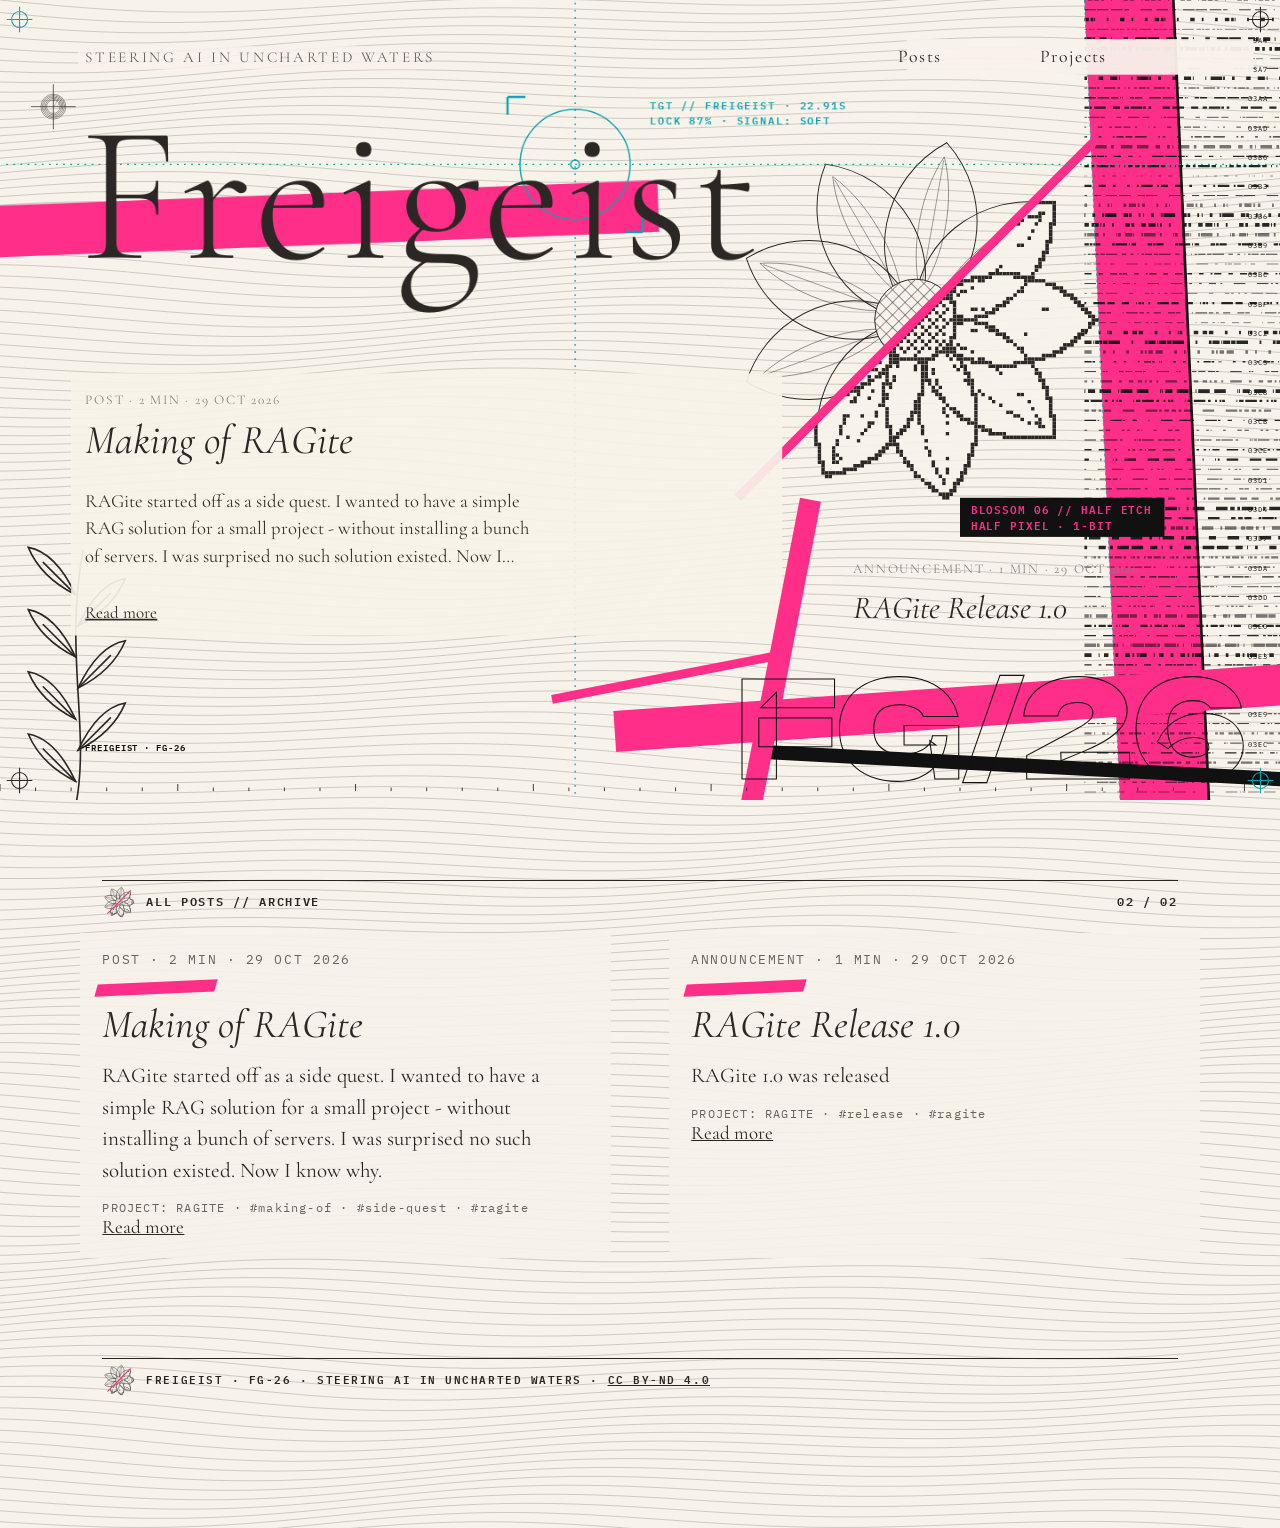
==== index.html @ 25a05385 "Publish site from main f70a56e" ====
<!doctype html><html lang="en"><head><script>(function(){var P={"acid-green":["#C0FE04","#ff3d7f"],"signal-orange":["#ff5a1f","#2f3cff"],"hot-magenta":["#ff2e88","#0fa3b1"],"cobalt":["#2f3cff","#ff5a1f","#9aa3ff"],"warning-red":["#e8231b","#1f3fbf"],"safety-yellow":["#ffd400","#e8231b"]},k=Object.keys(P),q=new URLSearchParams(location.search).get("accent"),n=P[q]?q:k[Math.floor(Math.random()*k.length)],c=P[n],s=document.documentElement.style;s.setProperty("--accent",c[0]);s.setProperty("--hud",c[1]);s.setProperty("--acc-text",c[2]||c[0]);document.documentElement.dataset.accent=n})();</script><meta charset="utf-8"><meta name="viewport" content="width=device-width,initial-scale=1"><title>Freigeist</title><link rel="stylesheet" href="theme/fonts.css"><link rel="stylesheet" href="theme/content.css"><link rel="icon" href="assets/freigeist-mark.svg"><style>body{margin:0;background:#f8f3ea}svg{display:block;width:100%;height:auto}.m{display:none}@media(max-width:700px){.d{display:none}.m{display:block}}nav.demo{position:fixed;bottom:8px;left:8px;font:12px monospace;background:#111;color:var(--acc-text);padding:4px 8px}nav.demo a{color:var(--acc-text)}</style></head><body><svg class="d" xmlns="http://www.w3.org/2000/svg" width="1440" height="900" viewBox="0 0 1440 900"><defs>
<filter id="wc" x="-30%" y="-30%" width="160%" height="160%"><feTurbulence type="fractalNoise" baseFrequency="0.012" numOctaves="3" seed="3"/><feDisplacementMap in="SourceGraphic" scale="60"/><feGaussianBlur stdDeviation="6"/></filter>
<filter id="paper"><feTurbulence type="fractalNoise" baseFrequency="0.9" numOctaves="2" seed="5"/><feColorMatrix values="0 0 0 0 0.45  0 0 0 0 0.38  0 0 0 0 0.3  0 0 0 0.07 0"/></filter>
<filter id="concrete"><feTurbulence type="fractalNoise" baseFrequency="0.04" numOctaves="5" seed="9"/><feColorMatrix values="0 0 0 0 0.3  0 0 0 0 0.3  0 0 0 0 0.32  0 0 0 0.55 0"/></filter>
<filter id="spray" x="-20%" y="-20%" width="140%" height="140%"><feGaussianBlur stdDeviation="1.6"/><feTurbulence type="fractalNoise" baseFrequency="0.8" result="n"/><feDisplacementMap in="SourceGraphic" in2="n" scale="5"/></filter>
<filter id="glow" x="-30%" y="-30%" width="160%" height="160%"><feGaussianBlur stdDeviation="9" result="b"/><feMerge><feMergeNode in="b"/><feMergeNode in="b"/><feMergeNode in="SourceGraphic"/></feMerge></filter>
<filter id="rough"><feTurbulence type="fractalNoise" baseFrequency="0.05" numOctaves="2" seed="2"/><feDisplacementMap in="SourceGraphic" scale="4"/></filter>
</defs><rect width="1440" height="900" fill="#f8f3ea"/><defs><pattern id="hatch" width="6" height="6" patternUnits="userSpaceOnUse" patternTransform="rotate(35)"><line x1="0" y1="0" x2="0" y2="6" stroke="#2b2724" stroke-width=".7"/></pattern>
<pattern id="xhatch" width="6" height="6" patternUnits="userSpaceOnUse" patternTransform="rotate(-25)"><path d="M0 0V6M0 3H6" stroke="#2b2724" stroke-width=".6"/></pattern>
<pattern id="tone" width="7" height="7" patternUnits="userSpaceOnUse" patternTransform="rotate(45)"><circle cx="3.5" cy="3.5" r="1.5" fill="#111"/></pattern></defs><defs><pattern id="fine" width="3.2" height="3.2" patternUnits="userSpaceOnUse" patternTransform="rotate(30)"><line x1="0" y1="0" x2="0" y2="3.2" stroke="#2b2724" stroke-width=".55"/></pattern>
<pattern id="fine2" width="3.2" height="3.2" patternUnits="userSpaceOnUse" patternTransform="rotate(-40)"><path d="M0 0V3.2M0 1.6H3.2" stroke="#2b2724" stroke-width=".45"/></pattern></defs><polyline points="0,0.0 8,0.8 16,1.6 24,2.4 32,3.2 40,3.9 48,4.7 56,5.4 64,6.2 72,6.9 80,7.5 88,8.2 96,8.8 104,9.4 112,9.9 120,10.5 128,10.9 136,11.4 144,11.8 152,12.2 160,12.5 168,12.8 176,13.0 184,13.2 192,13.4 200,13.5 208,13.6 216,13.6 224,13.6 232,13.5 240,13.4 248,13.3 256,13.1 264,12.9 272,12.7 280,12.4 288,12.1 296,11.7 304,11.3 312,10.9 320,10.5 328,10.1 336,9.6 344,9.1 352,8.7 360,8.1 368,7.6 376,7.1 384,6.6 392,6.1 400,5.6 408,5.0 416,4.5 424,4.0 432,3.5 440,3.1 448,2.6 456,2.1 464,1.7 472,1.3 480,0.9 488,0.6 496,0.3 504,-0.0 512,-0.3 520,-0.6 528,-0.8 536,-1.0 544,-1.1 552,-1.2 560,-1.3 568,-1.4 576,-1.4 584,-1.4 592,-1.4 600,-1.3 608,-1.2 616,-1.1 624,-0.9 632,-0.8 640,-0.6 648,-0.4 656,-0.1 664,0.1 672,0.4 680,0.7 688,1.0 696,1.3 704,1.6 712,1.9 720,2.2 728,2.6 736,2.9 744,3.2 752,3.5 760,3.8 768,4.1 776,4.3 784,4.6 792,4.8 800,5.0 808,5.2 816,5.4 824,5.5 832,5.6 840,5.7 848,5.8 856,5.8 864,5.8 872,5.7 880,5.7 888,5.5 896,5.4 904,5.2 912,5.0 920,4.7 928,4.4 936,4.1 944,3.7 952,3.4 960,2.9 968,2.5 976,2.0 984,1.5 992,0.9 1000,0.4 1008,-0.2 1016,-0.8 1024,-1.4 1032,-2.1 1040,-2.7 1048,-3.4 1056,-4.0 1064,-4.7 1072,-5.4 1080,-6.1 1088,-6.7 1096,-7.4 1104,-8.1 1112,-8.7 1120,-9.3 1128,-10.0 1136,-10.6 1144,-11.1 1152,-11.7 1160,-12.2 1168,-12.7 1176,-13.2 1184,-13.6 1192,-14.0 1200,-14.4 1208,-14.7 1216,-15.0 1224,-15.3 1232,-15.5 1240,-15.6 1248,-15.7 1256,-15.8 1264,-15.8 1272,-15.8 1280,-15.8 1288,-15.6 1296,-15.5 1304,-15.3 1312,-15.0 1320,-14.8 1328,-14.4 1336,-14.1 1344,-13.7 1352,-13.2 1360,-12.7 1368,-12.2 1376,-11.6 1384,-11.1 1392,-10.4 1400,-9.8 1408,-9.2 1416,-8.5 1424,-7.8 1432,-7.1 1440,-6.3" fill="none" stroke="#2b2724" stroke-width=".55" opacity="0.42"/><polyline points="0,14.0 8,14.8 16,15.5 24,16.3 32,17.0 40,17.8 48,18.5 56,19.1 64,19.8 72,20.4 80,21.0 88,21.6 96,22.1 104,22.6 112,23.1 120,23.5 128,23.8 136,24.2 144,24.5 152,24.7 160,24.9 168,25.1 176,25.2 184,25.3 192,25.3 200,25.3 208,25.2 216,25.1 224,25.0 232,24.8 240,24.6 248,24.3 256,24.0 264,23.7 272,23.4 280,23.0 288,22.6 296,22.1 304,21.7 312,21.2 320,20.7 328,20.2 336,19.6 344,19.1 352,18.5 360,18.0 368,17.4 376,16.9 384,16.3 392,15.8 400,15.2 408,14.7 416,14.2 424,13.7 432,13.2 440,12.7 448,12.2 456,11.8 464,11.4 472,11.0 480,10.7 488,10.4 496,10.1 504,9.8 512,9.6 520,9.4 528,9.2 536,9.1 544,8.9 552,8.9 560,8.8 568,8.8 576,8.8 584,8.9 592,9.0 600,9.1 608,9.2 616,9.4 624,9.6 632,9.8 640,10.0 648,10.2 656,10.5 664,10.8 672,11.0 680,11.3 688,11.6 696,11.9 704,12.3 712,12.6 720,12.9 728,13.2 736,13.5 744,13.8 752,14.0 760,14.3 768,14.5 776,14.8 784,15.0 792,15.2 800,15.3 808,15.4 816,15.6 824,15.6 832,15.7 840,15.7 848,15.7 856,15.6 864,15.6 872,15.4 880,15.3 888,15.1 896,14.9 904,14.6 912,14.4 920,14.0 928,13.7 936,13.3 944,12.9 952,12.4 960,12.0 968,11.5 976,11.0 984,10.4 992,9.8 1000,9.3 1008,8.7 1016,8.1 1024,7.4 1032,6.8 1040,6.2 1048,5.5 1056,4.9 1064,4.2 1072,3.6 1080,2.9 1088,2.3 1096,1.7 1104,1.1 1112,0.5 1120,-0.0 1128,-0.6 1136,-1.1 1144,-1.6 1152,-2.0 1160,-2.4 1168,-2.8 1176,-3.2 1184,-3.5 1192,-3.8 1200,-4.0 1208,-4.2 1216,-4.4 1224,-4.5 1232,-4.6 1240,-4.6 1248,-4.6 1256,-4.5 1264,-4.4 1272,-4.2 1280,-4.0 1288,-3.8 1296,-3.5 1304,-3.1 1312,-2.8 1320,-2.3 1328,-1.9 1336,-1.4 1344,-0.9 1352,-0.3 1360,0.3 1368,0.9 1376,1.5 1384,2.2 1392,2.9 1400,3.6 1408,4.3 1416,5.1 1424,5.8 1432,6.6 1440,7.4" fill="none" stroke="#2b2724" stroke-width=".55" opacity="0.42"/><polyline points="0,27.9 8,28.6 16,29.3 24,30.0 32,30.7 40,31.4 48,32.0 56,32.6 64,33.1 72,33.7 80,34.2 88,34.6 96,35.0 104,35.4 112,35.8 120,36.0 128,36.3 136,36.5 144,36.7 152,36.8 160,36.9 168,36.9 176,36.9 184,36.8 192,36.7 200,36.6 208,36.4 216,36.2 224,35.9 232,35.6 240,35.3 248,34.9 256,34.5 264,34.1 272,33.6 280,33.1 288,32.6 296,32.1 304,31.5 312,31.0 320,30.4 328,29.8 336,29.3 344,28.7 352,28.1 360,27.5 368,26.9 376,26.3 384,25.7 392,25.2 400,24.6 408,24.1 416,23.6 424,23.1 432,22.6 440,22.1 448,21.7 456,21.3 464,20.9 472,20.6 480,20.3 488,20.0 496,19.8 504,19.5 512,19.4 520,19.2 528,19.1 536,19.0 544,18.9 552,18.9 560,18.9 568,19.0 576,19.0 584,19.1 592,19.3 600,19.4 608,19.6 616,19.8 624,20.0 632,20.2 640,20.5 648,20.8 656,21.0 664,21.3 672,21.6 680,21.9 688,22.2 696,22.5 704,22.8 712,23.1 720,23.4 728,23.7 736,24.0 744,24.2 752,24.5 760,24.7 768,24.9 776,25.1 784,25.3 792,25.4 800,25.5 808,25.6 816,25.6 824,25.7 832,25.6 840,25.6 848,25.5 856,25.4 864,25.3 872,25.1 880,24.9 888,24.6 896,24.4 904,24.1 912,23.7 920,23.4 928,23.0 936,22.5 944,22.1 952,21.6 960,21.1 968,20.6 976,20.0 984,19.5 992,18.9 1000,18.3 1008,17.7 1016,17.1 1024,16.5 1032,15.9 1040,15.3 1048,14.7 1056,14.1 1064,13.5 1072,12.9 1080,12.3 1088,11.7 1096,11.2 1104,10.7 1112,10.2 1120,9.7 1128,9.3 1136,8.9 1144,8.5 1152,8.2 1160,7.8 1168,7.6 1176,7.3 1184,7.2 1192,7.0 1200,6.9 1208,6.8 1216,6.8 1224,6.8 1232,6.9 1240,7.0 1248,7.2 1256,7.4 1264,7.6 1272,7.9 1280,8.3 1288,8.6 1296,9.1 1304,9.5 1312,10.0 1320,10.5 1328,11.1 1336,11.7 1344,12.3 1352,13.0 1360,13.6 1368,14.3 1376,15.1 1384,15.8 1392,16.6 1400,17.3 1408,18.1 1416,18.9 1424,19.7 1432,20.4 1440,21.2" fill="none" stroke="#2b2724" stroke-width=".55" opacity="0.42"/><polyline points="0,41.5 8,42.2 16,42.8 24,43.5 32,44.1 40,44.6 48,45.1 56,45.6 64,46.1 72,46.5 80,46.9 88,47.2 96,47.5 104,47.8 112,48.0 120,48.1 128,48.3 136,48.3 144,48.4 152,48.3 160,48.3 168,48.2 176,48.0 184,47.8 192,47.6 200,47.3 208,47.0 216,46.7 224,46.3 232,45.9 240,45.4 248,45.0 256,44.5 264,43.9 272,43.4 280,42.8 288,42.2 296,41.6 304,41.0 312,40.4 320,39.8 328,39.2 336,38.5 344,37.9 352,37.3 360,36.7 368,36.1 376,35.5 384,34.9 392,34.4 400,33.8 408,33.3 416,32.8 424,32.3 432,31.9 440,31.5 448,31.1 456,30.7 464,30.4 472,30.1 480,29.8 488,29.6 496,29.4 504,29.2 512,29.1 520,29.0 528,29.0 536,28.9 544,28.9 552,29.0 560,29.0 568,29.1 576,29.3 584,29.4 592,29.6 600,29.8 608,30.0 616,30.2 624,30.5 632,30.7 640,31.0 648,31.3 656,31.6 664,31.9 672,32.2 680,32.5 688,32.8 696,33.1 704,33.4 712,33.7 720,34.0 728,34.2 736,34.5 744,34.7 752,34.9 760,35.1 768,35.3 776,35.4 784,35.5 792,35.6 800,35.7 808,35.7 816,35.7 824,35.7 832,35.6 840,35.5 848,35.4 856,35.2 864,35.0 872,34.8 880,34.5 888,34.2 896,33.9 904,33.5 912,33.2 920,32.8 928,32.3 936,31.9 944,31.4 952,30.9 960,30.4 968,29.8 976,29.3 984,28.7 992,28.2 1000,27.6 1008,27.0 1016,26.4 1024,25.9 1032,25.3 1040,24.7 1048,24.2 1056,23.6 1064,23.1 1072,22.6 1080,22.1 1088,21.6 1096,21.1 1104,20.7 1112,20.3 1120,20.0 1128,19.6 1136,19.3 1144,19.1 1152,18.8 1160,18.7 1168,18.5 1176,18.4 1184,18.4 1192,18.3 1200,18.4 1208,18.4 1216,18.6 1224,18.7 1232,18.9 1240,19.2 1248,19.5 1256,19.8 1264,20.2 1272,20.6 1280,21.0 1288,21.5 1296,22.1 1304,22.6 1312,23.2 1320,23.8 1328,24.5 1336,25.2 1344,25.9 1352,26.6 1360,27.3 1368,28.1 1376,28.9 1384,29.6 1392,30.4 1400,31.2 1408,32.0 1416,32.8 1424,33.6 1432,34.4 1440,35.1" fill="none" stroke="#2b2724" stroke-width=".55" opacity="0.42"/><polyline points="0,54.8 8,55.4 16,56.0 24,56.5 32,57.0 40,57.5 48,57.9 56,58.3 64,58.6 72,58.9 80,59.1 88,59.3 96,59.5 104,59.6 112,59.7 120,59.7 128,59.7 136,59.6 144,59.5 152,59.3 160,59.1 168,58.9 176,58.6 184,58.3 192,58.0 200,57.6 208,57.1 216,56.7 224,56.2 232,55.7 240,55.1 248,54.6 256,54.0 264,53.4 272,52.7 280,52.1 288,51.5 296,50.8 304,50.2 312,49.5 320,48.8 328,48.2 336,47.5 344,46.9 352,46.3 360,45.6 368,45.0 376,44.5 384,43.9 392,43.4 400,42.9 408,42.4 416,41.9 424,41.5 432,41.1 440,40.7 448,40.4 456,40.1 464,39.8 472,39.6 480,39.4 488,39.2 496,39.1 504,39.0 512,38.9 520,38.9 528,38.9 536,38.9 544,39.0 552,39.1 560,39.2 568,39.3 576,39.5 584,39.7 592,39.9 600,40.2 608,40.4 616,40.7 624,41.0 632,41.3 640,41.6 648,41.9 656,42.2 664,42.5 672,42.8 680,43.1 688,43.4 696,43.7 704,44.0 712,44.3 720,44.5 728,44.8 736,45.0 744,45.2 752,45.4 760,45.5 768,45.6 776,45.7 784,45.8 792,45.8 800,45.8 808,45.8 816,45.8 824,45.7 832,45.6 840,45.4 848,45.2 856,45.0 864,44.8 872,44.5 880,44.2 888,43.9 896,43.5 904,43.1 912,42.7 920,42.3 928,41.9 936,41.4 944,40.9 952,40.4 960,39.9 968,39.3 976,38.8 984,38.3 992,37.7 1000,37.2 1008,36.6 1016,36.1 1024,35.6 1032,35.1 1040,34.5 1048,34.1 1056,33.6 1064,33.1 1072,32.7 1080,32.3 1088,31.9 1096,31.5 1104,31.2 1112,30.9 1120,30.7 1128,30.5 1136,30.3 1144,30.1 1152,30.1 1160,30.0 1168,30.0 1176,30.0 1184,30.1 1192,30.2 1200,30.3 1208,30.5 1216,30.8 1224,31.1 1232,31.4 1240,31.8 1248,32.2 1256,32.6 1264,33.1 1272,33.6 1280,34.2 1288,34.8 1296,35.4 1304,36.1 1312,36.7 1320,37.4 1328,38.2 1336,38.9 1344,39.7 1352,40.4 1360,41.2 1368,42.0 1376,42.8 1384,43.6 1392,44.4 1400,45.2 1408,46.0 1416,46.8 1424,47.5 1432,48.3 1440,49.0" fill="none" stroke="#2b2724" stroke-width=".55" opacity="0.42"/><polyline points="0,67.8 8,68.3 16,68.7 24,69.1 32,69.5 40,69.8 48,70.1 56,70.4 64,70.6 72,70.7 80,70.8 88,70.9 96,70.9 104,70.9 112,70.8 120,70.7 128,70.5 136,70.3 144,70.1 152,69.8 160,69.5 168,69.1 176,68.7 184,68.3 192,67.8 200,67.3 208,66.7 216,66.2 224,65.6 232,65.0 240,64.4 248,63.7 256,63.1 264,62.4 272,61.7 280,61.0 288,60.3 296,59.7 304,59.0 312,58.3 320,57.6 328,57.0 336,56.3 344,55.7 352,55.0 360,54.5 368,53.9 376,53.3 384,52.8 392,52.3 400,51.8 408,51.4 416,51.0 424,50.6 432,50.3 440,49.9 448,49.7 456,49.4 464,49.2 472,49.1 480,48.9 488,48.8 496,48.8 504,48.8 512,48.8 520,48.8 528,48.9 536,49.0 544,49.1 552,49.3 560,49.5 568,49.7 576,49.9 584,50.1 592,50.4 600,50.7 608,51.0 616,51.3 624,51.6 632,51.9 640,52.2 648,52.6 656,52.9 664,53.2 672,53.5 680,53.8 688,54.1 696,54.4 704,54.7 712,54.9 720,55.2 728,55.4 736,55.5 744,55.7 752,55.9 760,56.0 768,56.1 776,56.1 784,56.1 792,56.1 800,56.1 808,56.0 816,55.9 824,55.8 832,55.6 840,55.4 848,55.2 856,55.0 864,54.7 872,54.4 880,54.1 888,53.7 896,53.3 904,52.9 912,52.5 920,52.0 928,51.6 936,51.1 944,50.6 952,50.1 960,49.6 968,49.1 976,48.6 984,48.1 992,47.6 1000,47.1 1008,46.6 1016,46.1 1024,45.7 1032,45.2 1040,44.8 1048,44.4 1056,44.0 1064,43.6 1072,43.3 1080,42.9 1088,42.7 1096,42.4 1104,42.2 1112,42.0 1120,41.9 1128,41.8 1136,41.7 1144,41.7 1152,41.7 1160,41.8 1168,41.9 1176,42.1 1184,42.3 1192,42.5 1200,42.8 1208,43.1 1216,43.5 1224,43.9 1232,44.3 1240,44.8 1248,45.3 1256,45.9 1264,46.4 1272,47.1 1280,47.7 1288,48.4 1296,49.1 1304,49.8 1312,50.5 1320,51.3 1328,52.0 1336,52.8 1344,53.6 1352,54.4 1360,55.2 1368,56.0 1376,56.8 1384,57.6 1392,58.4 1400,59.1 1408,59.9 1416,60.6 1424,61.4 1432,62.1 1440,62.8" fill="none" stroke="#2b2724" stroke-width=".55" opacity="0.42"/><polyline points="0,80.3 8,80.6 16,80.9 24,81.2 32,81.5 40,81.7 48,81.8 56,81.9 64,82.0 72,82.0 80,82.0 88,81.9 96,81.8 104,81.6 112,81.4 120,81.1 128,80.8 136,80.5 144,80.1 152,79.7 160,79.3 168,78.8 176,78.3 184,77.7 192,77.1 200,76.5 208,75.9 216,75.3 224,74.6 232,73.9 240,73.2 248,72.5 256,71.8 264,71.1 272,70.4 280,69.7 288,69.0 296,68.3 304,67.6 312,66.9 320,66.2 328,65.6 336,64.9 344,64.3 352,63.7 360,63.2 368,62.6 376,62.1 384,61.6 392,61.2 400,60.8 408,60.4 416,60.1 424,59.8 432,59.5 440,59.3 448,59.1 456,58.9 464,58.8 472,58.7 480,58.6 488,58.6 496,58.6 504,58.7 512,58.8 520,58.9 528,59.0 536,59.2 544,59.4 552,59.6 560,59.9 568,60.1 576,60.4 584,60.7 592,61.0 600,61.3 608,61.7 616,62.0 624,62.3 632,62.7 640,63.0 648,63.4 656,63.7 664,64.0 672,64.3 680,64.6 688,64.9 696,65.2 704,65.4 712,65.7 720,65.9 728,66.0 736,66.2 744,66.3 752,66.4 760,66.5 768,66.6 776,66.6 784,66.6 792,66.5 800,66.4 808,66.3 816,66.2 824,66.0 832,65.8 840,65.6 848,65.4 856,65.1 864,64.8 872,64.4 880,64.1 888,63.7 896,63.3 904,62.9 912,62.5 920,62.0 928,61.6 936,61.1 944,60.6 952,60.2 960,59.7 968,59.2 976,58.7 984,58.3 992,57.8 1000,57.4 1008,56.9 1016,56.5 1024,56.1 1032,55.8 1040,55.4 1048,55.1 1056,54.8 1064,54.5 1072,54.3 1080,54.1 1088,53.9 1096,53.7 1104,53.6 1112,53.6 1120,53.6 1128,53.6 1136,53.6 1144,53.7 1152,53.9 1160,54.1 1168,54.3 1176,54.6 1184,54.9 1192,55.2 1200,55.6 1208,56.1 1216,56.5 1224,57.0 1232,57.6 1240,58.1 1248,58.7 1256,59.4 1264,60.0 1272,60.7 1280,61.4 1288,62.2 1296,62.9 1304,63.7 1312,64.4 1320,65.2 1328,66.0 1336,66.8 1344,67.6 1352,68.4 1360,69.2 1368,70.0 1376,70.7 1384,71.5 1392,72.2 1400,73.0 1408,73.7 1416,74.3 1424,75.0 1432,75.6 1440,76.2" fill="none" stroke="#2b2724" stroke-width=".55" opacity="0.42"/><polyline points="0,92.2 8,92.4 16,92.6 24,92.8 32,92.9 40,92.9 48,92.9 56,92.9 64,92.8 72,92.7 80,92.5 88,92.3 96,92.1 104,91.8 112,91.4 120,91.0 128,90.6 136,90.1 144,89.7 152,89.1 160,88.6 168,88.0 176,87.4 184,86.7 192,86.1 200,85.4 208,84.7 216,84.0 224,83.3 232,82.5 240,81.8 248,81.0 256,80.3 264,79.6 272,78.8 280,78.1 288,77.4 296,76.7 304,76.0 312,75.4 320,74.7 328,74.1 336,73.5 344,72.9 352,72.4 360,71.9 368,71.4 376,71.0 384,70.6 392,70.2 400,69.9 408,69.6 416,69.3 424,69.1 432,68.9 440,68.7 448,68.6 456,68.5 464,68.5 472,68.5 480,68.5 488,68.6 496,68.7 504,68.8 512,69.0 520,69.2 528,69.4 536,69.6 544,69.9 552,70.2 560,70.5 568,70.8 576,71.1 584,71.5 592,71.8 600,72.2 608,72.6 616,72.9 624,73.3 632,73.6 640,74.0 648,74.3 656,74.7 664,75.0 672,75.3 680,75.6 688,75.8 696,76.1 704,76.3 712,76.5 720,76.7 728,76.9 736,77.0 744,77.1 752,77.2 760,77.2 768,77.2 776,77.2 784,77.1 792,77.0 800,76.9 808,76.8 816,76.6 824,76.4 832,76.2 840,75.9 848,75.6 856,75.3 864,75.0 872,74.7 880,74.3 888,73.9 896,73.5 904,73.1 912,72.7 920,72.2 928,71.8 936,71.4 944,70.9 952,70.5 960,70.0 968,69.6 976,69.2 984,68.8 992,68.4 1000,68.0 1008,67.6 1016,67.3 1024,67.0 1032,66.7 1040,66.4 1048,66.2 1056,66.0 1064,65.8 1072,65.7 1080,65.6 1088,65.5 1096,65.5 1104,65.5 1112,65.6 1120,65.7 1128,65.8 1136,66.0 1144,66.2 1152,66.4 1160,66.7 1168,67.1 1176,67.4 1184,67.9 1192,68.3 1200,68.8 1208,69.3 1216,69.9 1224,70.5 1232,71.1 1240,71.7 1248,72.4 1256,73.1 1264,73.8 1272,74.5 1280,75.3 1288,76.0 1296,76.8 1304,77.6 1312,78.4 1320,79.2 1328,79.9 1336,80.7 1344,81.5 1352,82.3 1360,83.0 1368,83.8 1376,84.5 1384,85.2 1392,85.9 1400,86.5 1408,87.2 1416,87.8 1424,88.3 1432,88.8 1440,89.3" fill="none" stroke="#2b2724" stroke-width=".55" opacity="0.42"/><polyline points="0,103.6 8,103.7 16,103.8 24,103.8 32,103.7 40,103.6 48,103.5 56,103.3 64,103.1 72,102.9 80,102.5 88,102.2 96,101.8 104,101.4 112,100.9 120,100.4 128,99.9 136,99.3 144,98.7 152,98.1 160,97.4 168,96.8 176,96.1 184,95.4 192,94.6 200,93.9 208,93.1 216,92.4 224,91.6 232,90.9 240,90.1 248,89.4 256,88.6 264,87.9 272,87.2 280,86.4 288,85.8 296,85.1 304,84.4 312,83.8 320,83.2 328,82.7 336,82.1 344,81.6 352,81.1 360,80.7 368,80.3 376,79.9 384,79.6 392,79.3 400,79.1 408,78.9 416,78.7 424,78.6 432,78.5 440,78.4 448,78.4 456,78.4 464,78.5 472,78.6 480,78.7 488,78.8 496,79.0 504,79.2 512,79.5 520,79.7 528,80.0 536,80.3 544,80.7 552,81.0 560,81.4 568,81.7 576,82.1 584,82.5 592,82.9 600,83.3 608,83.7 616,84.0 624,84.4 632,84.8 640,85.1 648,85.5 656,85.8 664,86.1 672,86.4 680,86.7 688,86.9 696,87.2 704,87.4 712,87.6 720,87.7 728,87.8 736,87.9 744,88.0 752,88.0 760,88.0 768,88.0 776,87.9 784,87.8 792,87.7 800,87.6 808,87.4 816,87.2 824,87.0 832,86.7 840,86.4 848,86.1 856,85.8 864,85.5 872,85.1 880,84.7 888,84.4 896,84.0 904,83.6 912,83.2 920,82.7 928,82.3 936,81.9 944,81.5 952,81.1 960,80.7 968,80.4 976,80.0 984,79.6 992,79.3 1000,79.0 1008,78.7 1016,78.5 1024,78.2 1032,78.0 1040,77.9 1048,77.7 1056,77.6 1064,77.5 1072,77.5 1080,77.5 1088,77.5 1096,77.6 1104,77.7 1112,77.9 1120,78.1 1128,78.3 1136,78.6 1144,78.9 1152,79.3 1160,79.7 1168,80.1 1176,80.6 1184,81.1 1192,81.6 1200,82.2 1208,82.8 1216,83.4 1224,84.1 1232,84.7 1240,85.4 1248,86.2 1256,86.9 1264,87.6 1272,88.4 1280,89.1 1288,89.9 1296,90.7 1304,91.5 1312,92.2 1320,93.0 1328,93.8 1336,94.5 1344,95.2 1352,96.0 1360,96.6 1368,97.3 1376,98.0 1384,98.6 1392,99.2 1400,99.8 1408,100.3 1416,100.8 1424,101.2 1432,101.7 1440,102.0" fill="none" stroke="#2b2724" stroke-width=".55" opacity="0.42"/><polyline points="0,114.5 8,114.4 16,114.3 24,114.2 32,114.0 40,113.8 48,113.5 56,113.2 64,112.9 72,112.5 80,112.0 88,111.6 96,111.1 104,110.5 112,109.9 120,109.3 128,108.7 136,108.1 144,107.4 152,106.7 160,105.9 168,105.2 176,104.5 184,103.7 192,102.9 200,102.1 208,101.4 216,100.6 224,99.8 232,99.1 240,98.3 248,97.6 256,96.8 264,96.1 272,95.4 280,94.8 288,94.1 296,93.5 304,92.9 312,92.3 320,91.8 328,91.3 336,90.9 344,90.4 352,90.1 360,89.7 368,89.4 376,89.1 384,88.9 392,88.7 400,88.6 408,88.5 416,88.4 424,88.4 432,88.4 440,88.4 448,88.5 456,88.6 464,88.8 472,88.9 480,89.1 488,89.4 496,89.7 504,90.0 512,90.3 520,90.6 528,91.0 536,91.3 544,91.7 552,92.1 560,92.5 568,92.9 576,93.3 584,93.8 592,94.2 600,94.6 608,95.0 616,95.4 624,95.8 632,96.1 640,96.5 648,96.8 656,97.2 664,97.5 672,97.7 680,98.0 688,98.2 696,98.4 704,98.6 712,98.7 720,98.9 728,98.9 736,99.0 744,99.0 752,99.0 760,99.0 768,98.9 776,98.8 784,98.7 792,98.6 800,98.4 808,98.2 816,97.9 824,97.7 832,97.4 840,97.1 848,96.8 856,96.5 864,96.1 872,95.8 880,95.4 888,95.0 896,94.7 904,94.3 912,93.9 920,93.5 928,93.1 936,92.8 944,92.4 952,92.1 960,91.7 968,91.4 976,91.1 984,90.8 992,90.6 1000,90.3 1008,90.1 1016,90.0 1024,89.8 1032,89.7 1040,89.6 1048,89.6 1056,89.6 1064,89.6 1072,89.7 1080,89.8 1088,89.9 1096,90.1 1104,90.3 1112,90.6 1120,90.8 1128,91.2 1136,91.6 1144,92.0 1152,92.4 1160,92.9 1168,93.4 1176,93.9 1184,94.5 1192,95.1 1200,95.7 1208,96.4 1216,97.1 1224,97.8 1232,98.5 1240,99.2 1248,99.9 1256,100.7 1264,101.4 1272,102.2 1280,102.9 1288,103.7 1296,104.4 1304,105.2 1312,105.9 1320,106.6 1328,107.3 1336,108.0 1344,108.7 1352,109.3 1360,109.9 1368,110.5 1376,111.1 1384,111.6 1392,112.1 1400,112.6 1408,113.0 1416,113.4 1424,113.7 1432,114.0 1440,114.2" fill="none" stroke="#2b2724" stroke-width=".55" opacity="0.42"/><polyline points="0,124.7 8,124.6 16,124.3 24,124.1 32,123.8 40,123.4 48,123.0 56,122.6 64,122.1 72,121.6 80,121.1 88,120.5 96,119.9 104,119.3 112,118.6 120,117.9 128,117.2 136,116.5 144,115.7 152,115.0 160,114.2 168,113.4 176,112.6 184,111.8 192,111.0 200,110.3 208,109.5 216,108.7 224,107.9 232,107.2 240,106.5 248,105.8 256,105.1 264,104.4 272,103.8 280,103.2 288,102.6 296,102.0 304,101.5 312,101.0 320,100.6 328,100.2 336,99.8 344,99.5 352,99.2 360,99.0 368,98.8 376,98.6 384,98.5 392,98.4 400,98.4 408,98.4 416,98.4 424,98.5 432,98.6 440,98.7 448,98.9 456,99.1 464,99.4 472,99.7 480,100.0 488,100.3 496,100.6 504,101.0 512,101.4 520,101.8 528,102.2 536,102.6 544,103.1 552,103.5 560,104.0 568,104.4 576,104.9 584,105.3 592,105.7 600,106.2 608,106.6 616,107.0 624,107.4 632,107.7 640,108.1 648,108.4 656,108.7 664,109.0 672,109.2 680,109.5 688,109.7 696,109.8 704,110.0 712,110.1 720,110.2 728,110.2 736,110.2 744,110.2 752,110.2 760,110.1 768,110.0 776,109.9 784,109.7 792,109.6 800,109.4 808,109.1 816,108.9 824,108.6 832,108.3 840,108.0 848,107.7 856,107.4 864,107.0 872,106.7 880,106.3 888,106.0 896,105.6 904,105.2 912,104.9 920,104.5 928,104.2 936,103.9 944,103.6 952,103.3 960,103.0 968,102.7 976,102.5 984,102.3 992,102.1 1000,102.0 1008,101.8 1016,101.7 1024,101.7 1032,101.7 1040,101.7 1048,101.7 1056,101.8 1064,101.9 1072,102.1 1080,102.3 1088,102.5 1096,102.8 1104,103.1 1112,103.4 1120,103.8 1128,104.2 1136,104.7 1144,105.2 1152,105.7 1160,106.2 1168,106.8 1176,107.4 1184,108.0 1192,108.7 1200,109.3 1208,110.0 1216,110.7 1224,111.4 1232,112.1 1240,112.9 1248,113.6 1256,114.3 1264,115.1 1272,115.8 1280,116.5 1288,117.2 1296,117.9 1304,118.6 1312,119.3 1320,120.0 1328,120.6 1336,121.2 1344,121.8 1352,122.3 1360,122.8 1368,123.3 1376,123.8 1384,124.2 1392,124.5 1400,124.9 1408,125.2 1416,125.4 1424,125.6 1432,125.8 1440,125.9" fill="none" stroke="#2b2724" stroke-width=".55" opacity="0.42"/><polyline points="0,134.5 8,134.2 16,133.9 24,133.5 32,133.0 40,132.6 48,132.1 56,131.5 64,131.0 72,130.4 80,129.7 88,129.1 96,128.4 104,127.7 112,126.9 120,126.2 128,125.4 136,124.6 144,123.8 152,123.1 160,122.3 168,121.5 176,120.7 184,119.9 192,119.1 200,118.3 208,117.6 216,116.8 224,116.1 232,115.4 240,114.7 248,114.1 256,113.4 264,112.9 272,112.3 280,111.8 288,111.3 296,110.8 304,110.4 312,110.0 320,109.7 328,109.4 336,109.1 344,108.9 352,108.7 360,108.6 368,108.5 376,108.4 384,108.4 392,108.5 400,108.5 408,108.7 416,108.8 424,109.0 432,109.2 440,109.5 448,109.7 456,110.0 464,110.4 472,110.7 480,111.1 488,111.5 496,112.0 504,112.4 512,112.9 520,113.3 528,113.8 536,114.3 544,114.7 552,115.2 560,115.7 568,116.2 576,116.6 584,117.1 592,117.5 600,118.0 608,118.4 616,118.8 624,119.2 632,119.5 640,119.8 648,120.2 656,120.4 664,120.7 672,120.9 680,121.1 688,121.3 696,121.4 704,121.5 712,121.6 720,121.6 728,121.6 736,121.6 744,121.6 752,121.5 760,121.4 768,121.3 776,121.1 784,120.9 792,120.7 800,120.5 808,120.2 816,120.0 824,119.7 832,119.4 840,119.1 848,118.8 856,118.4 864,118.1 872,117.7 880,117.4 888,117.1 896,116.7 904,116.4 912,116.1 920,115.8 928,115.5 936,115.2 944,115.0 952,114.7 960,114.5 968,114.3 976,114.2 984,114.0 992,113.9 1000,113.8 1008,113.8 1016,113.8 1024,113.8 1032,113.9 1040,114.0 1048,114.1 1056,114.3 1064,114.5 1072,114.7 1080,115.0 1088,115.3 1096,115.7 1104,116.0 1112,116.5 1120,116.9 1128,117.4 1136,117.9 1144,118.4 1152,119.0 1160,119.6 1168,120.2 1176,120.8 1184,121.5 1192,122.2 1200,122.8 1208,123.5 1216,124.2 1224,125.0 1232,125.7 1240,126.4 1248,127.1 1256,127.8 1264,128.5 1272,129.2 1280,129.8 1288,130.5 1296,131.1 1304,131.7 1312,132.3 1320,132.9 1328,133.4 1336,133.9 1344,134.4 1352,134.9 1360,135.3 1368,135.6 1376,135.9 1384,136.2 1392,136.5 1400,136.7 1408,136.8 1416,136.9 1424,137.0 1432,137.0 1440,137.0" fill="none" stroke="#2b2724" stroke-width=".55" opacity="0.42"/><polyline points="0,143.8 8,143.4 16,143.0 24,142.5 32,141.9 40,141.3 48,140.7 56,140.1 64,139.5 72,138.8 80,138.1 88,137.3 96,136.6 104,135.8 112,135.0 120,134.3 128,133.5 136,132.7 144,131.9 152,131.1 160,130.3 168,129.5 176,128.7 184,127.9 192,127.2 200,126.5 208,125.7 216,125.1 224,124.4 232,123.8 240,123.2 248,122.6 256,122.0 264,121.5 272,121.1 280,120.6 288,120.2 296,119.9 304,119.6 312,119.3 320,119.1 328,118.9 336,118.8 344,118.7 352,118.6 360,118.6 368,118.6 376,118.7 384,118.8 392,119.0 400,119.2 408,119.4 416,119.6 424,119.9 432,120.3 440,120.6 448,121.0 456,121.4 464,121.8 472,122.2 480,122.7 488,123.2 496,123.7 504,124.2 512,124.7 520,125.2 528,125.7 536,126.2 544,126.7 552,127.2 560,127.7 568,128.2 576,128.7 584,129.2 592,129.6 600,130.0 608,130.4 616,130.8 624,131.2 632,131.5 640,131.8 648,132.1 656,132.3 664,132.6 672,132.7 680,132.9 688,133.0 696,133.1 704,133.2 712,133.2 720,133.2 728,133.2 736,133.1 744,133.0 752,132.9 760,132.8 768,132.6 776,132.4 784,132.2 792,132.0 800,131.7 808,131.5 816,131.2 824,130.9 832,130.6 840,130.3 848,130.0 856,129.6 864,129.3 872,129.0 880,128.7 888,128.4 896,128.1 904,127.8 912,127.5 920,127.2 928,127.0 936,126.8 944,126.6 952,126.4 960,126.2 968,126.1 976,126.0 984,126.0 992,125.9 1000,125.9 1008,126.0 1016,126.0 1024,126.1 1032,126.3 1040,126.4 1048,126.6 1056,126.9 1064,127.2 1072,127.5 1080,127.8 1088,128.2 1096,128.6 1104,129.1 1112,129.5 1120,130.0 1128,130.6 1136,131.1 1144,131.7 1152,132.3 1160,132.9 1168,133.6 1176,134.2 1184,134.9 1192,135.5 1200,136.2 1208,136.9 1216,137.6 1224,138.3 1232,139.0 1240,139.6 1248,140.3 1256,140.9 1264,141.6 1272,142.2 1280,142.8 1288,143.4 1296,143.9 1304,144.4 1312,144.9 1320,145.4 1328,145.8 1336,146.2 1344,146.6 1352,146.9 1360,147.2 1368,147.4 1376,147.6 1384,147.7 1392,147.8 1400,147.9 1408,147.9 1416,147.9 1424,147.8 1432,147.7 1440,147.5" fill="none" stroke="#2b2724" stroke-width=".55" opacity="0.42"/><polyline points="0,152.8 8,152.2 16,151.7 24,151.1 32,150.5 40,149.8 48,149.1 56,148.4 64,147.7 72,147.0 80,146.2 88,145.4 96,144.7 104,143.9 112,143.1 120,142.3 128,141.5 136,140.7 144,139.9 152,139.1 160,138.3 168,137.6 176,136.8 184,136.1 192,135.4 200,134.8 208,134.1 216,133.5 224,132.9 232,132.4 240,131.9 248,131.4 256,131.0 264,130.6 272,130.2 280,129.9 288,129.6 296,129.4 304,129.2 312,129.0 320,128.9 328,128.9 336,128.9 344,128.9 352,129.0 360,129.1 368,129.2 376,129.4 384,129.7 392,129.9 400,130.2 408,130.6 416,130.9 424,131.3 432,131.7 440,132.2 448,132.6 456,133.1 464,133.6 472,134.1 480,134.7 488,135.2 496,135.8 504,136.3 512,136.9 520,137.4 528,137.9 536,138.5 544,139.0 552,139.5 560,140.0 568,140.5 576,141.0 584,141.5 592,141.9 600,142.3 608,142.7 616,143.0 624,143.4 632,143.7 640,143.9 648,144.2 656,144.4 664,144.6 672,144.7 680,144.8 688,144.9 696,144.9 704,145.0 712,144.9 720,144.9 728,144.8 736,144.7 744,144.6 752,144.5 760,144.3 768,144.1 776,143.9 784,143.6 792,143.4 800,143.1 808,142.8 816,142.5 824,142.2 832,141.9 840,141.6 848,141.3 856,141.0 864,140.7 872,140.4 880,140.1 888,139.8 896,139.5 904,139.3 912,139.0 920,138.8 928,138.6 936,138.5 944,138.3 952,138.2 960,138.1 968,138.1 976,138.0 984,138.0 992,138.1 1000,138.1 1008,138.2 1016,138.4 1024,138.5 1032,138.7 1040,139.0 1048,139.3 1056,139.6 1064,139.9 1072,140.3 1080,140.7 1088,141.1 1096,141.6 1104,142.1 1112,142.6 1120,143.1 1128,143.7 1136,144.3 1144,144.9 1152,145.5 1160,146.1 1168,146.8 1176,147.4 1184,148.1 1192,148.7 1200,149.4 1208,150.0 1216,150.7 1224,151.3 1232,151.9 1240,152.5 1248,153.1 1256,153.7 1264,154.3 1272,154.8 1280,155.3 1288,155.8 1296,156.2 1304,156.7 1312,157.0 1320,157.4 1328,157.7 1336,158.0 1344,158.2 1352,158.4 1360,158.5 1368,158.6 1376,158.6 1384,158.7 1392,158.6 1400,158.5 1408,158.4 1416,158.2 1424,158.0 1432,157.7 1440,157.4" fill="none" stroke="#2b2724" stroke-width=".55" opacity="0.42"/><polyline points="0,161.4 8,160.8 16,160.1 24,159.5 32,158.8 40,158.1 48,157.3 56,156.6 64,155.8 72,155.0 80,154.3 88,153.5 96,152.7 104,151.9 112,151.1 120,150.3 128,149.5 136,148.8 144,148.0 152,147.3 160,146.6 168,145.9 176,145.2 184,144.6 192,143.9 200,143.4 208,142.8 216,142.3 224,141.8 232,141.4 240,141.0 248,140.6 256,140.3 264,140.0 272,139.8 280,139.6 288,139.4 296,139.3 304,139.3 312,139.3 320,139.3 328,139.4 336,139.5 344,139.6 352,139.8 360,140.1 368,140.3 376,140.7 384,141.0 392,141.4 400,141.8 408,142.2 416,142.7 424,143.2 432,143.7 440,144.2 448,144.7 456,145.3 464,145.9 472,146.4 480,147.0 488,147.6 496,148.2 504,148.8 512,149.3 520,149.9 528,150.5 536,151.0 544,151.6 552,152.1 560,152.6 568,153.0 576,153.5 584,153.9 592,154.3 600,154.7 608,155.1 616,155.4 624,155.7 632,155.9 640,156.2 648,156.3 656,156.5 664,156.6 672,156.7 680,156.8 688,156.8 696,156.8 704,156.8 712,156.7 720,156.6 728,156.5 736,156.4 744,156.2 752,156.0 760,155.8 768,155.6 776,155.3 784,155.1 792,154.8 800,154.5 808,154.2 816,153.9 824,153.6 832,153.3 840,153.0 848,152.7 856,152.4 864,152.1 872,151.8 880,151.6 888,151.3 896,151.1 904,150.9 912,150.7 920,150.5 928,150.4 936,150.3 944,150.2 952,150.1 960,150.1 968,150.1 976,150.1 984,150.2 992,150.3 1000,150.4 1008,150.6 1016,150.8 1024,151.0 1032,151.3 1040,151.6 1048,151.9 1056,152.3 1064,152.7 1072,153.1 1080,153.5 1088,154.0 1096,154.5 1104,155.0 1112,155.6 1120,156.1 1128,156.7 1136,157.3 1144,157.9 1152,158.5 1160,159.1 1168,159.7 1176,160.4 1184,161.0 1192,161.6 1200,162.2 1208,162.8 1216,163.4 1224,164.0 1232,164.5 1240,165.1 1248,165.6 1256,166.1 1264,166.5 1272,167.0 1280,167.4 1288,167.7 1296,168.1 1304,168.4 1312,168.6 1320,168.8 1328,169.0 1336,169.1 1344,169.2 1352,169.3 1360,169.3 1368,169.2 1376,169.2 1384,169.0 1392,168.9 1400,168.6 1408,168.4 1416,168.1 1424,167.7 1432,167.3 1440,166.9" fill="none" stroke="#2b2724" stroke-width=".55" opacity="0.42"/><polyline points="0,169.8 8,169.1 16,168.4 24,167.7 32,167.0 40,166.2 48,165.4 56,164.7 64,163.9 72,163.1 80,162.3 88,161.6 96,160.8 104,160.0 112,159.2 120,158.5 128,157.8 136,157.1 144,156.4 152,155.7 160,155.1 168,154.4 176,153.9 184,153.3 192,152.8 200,152.3 208,151.9 216,151.5 224,151.1 232,150.8 240,150.5 248,150.3 256,150.1 264,149.9 272,149.8 280,149.8 288,149.8 296,149.8 304,149.9 312,150.0 320,150.2 328,150.4 336,150.6 344,150.9 352,151.2 360,151.6 368,152.0 376,152.4 384,152.8 392,153.3 400,153.8 408,154.3 416,154.9 424,155.5 432,156.0 440,156.6 448,157.2 456,157.8 464,158.5 472,159.1 480,159.7 488,160.3 496,160.9 504,161.5 512,162.1 520,162.7 528,163.2 536,163.8 544,164.3 552,164.8 560,165.3 568,165.7 576,166.2 584,166.5 592,166.9 600,167.2 608,167.6 616,167.8 624,168.1 632,168.3 640,168.4 648,168.6 656,168.7 664,168.8 672,168.8 680,168.8 688,168.8 696,168.7 704,168.6 712,168.5 720,168.4 728,168.2 736,168.0 744,167.8 752,167.6 760,167.4 768,167.1 776,166.8 784,166.5 792,166.2 800,165.9 808,165.6 816,165.3 824,165.0 832,164.7 840,164.4 848,164.1 856,163.9 864,163.6 872,163.4 880,163.1 888,162.9 896,162.7 904,162.5 912,162.4 920,162.3 928,162.2 936,162.1 944,162.1 952,162.1 960,162.1 968,162.1 976,162.2 984,162.4 992,162.5 1000,162.7 1008,162.9 1016,163.2 1024,163.5 1032,163.8 1040,164.1 1048,164.5 1056,164.9 1064,165.3 1072,165.8 1080,166.3 1088,166.8 1096,167.3 1104,167.8 1112,168.3 1120,168.9 1128,169.5 1136,170.1 1144,170.6 1152,171.2 1160,171.8 1168,172.4 1176,173.0 1184,173.6 1192,174.1 1200,174.7 1208,175.2 1216,175.7 1224,176.2 1232,176.7 1240,177.1 1248,177.5 1256,177.9 1264,178.3 1272,178.6 1280,178.9 1288,179.2 1296,179.4 1304,179.5 1312,179.7 1320,179.8 1328,179.8 1336,179.8 1344,179.8 1352,179.7 1360,179.5 1368,179.4 1376,179.1 1384,178.9 1392,178.6 1400,178.2 1408,177.8 1416,177.4 1424,176.9 1432,176.4 1440,175.9" fill="none" stroke="#2b2724" stroke-width=".55" opacity="0.42"/><polyline points="0,178.1 8,177.3 16,176.6 24,175.9 32,175.1 40,174.4 48,173.6 56,172.8 64,172.1 72,171.3 80,170.5 88,169.8 96,169.0 104,168.3 112,167.6 120,166.9 128,166.3 136,165.6 144,165.0 152,164.4 160,163.9 168,163.4 176,162.9 184,162.5 192,162.1 200,161.7 208,161.4 216,161.1 224,160.9 232,160.7 240,160.5 248,160.4 256,160.4 264,160.4 272,160.4 280,160.5 288,160.6 296,160.8 304,161.0 312,161.3 320,161.6 328,161.9 336,162.2 344,162.7 352,163.1 360,163.6 368,164.1 376,164.6 384,165.1 392,165.7 400,166.3 408,166.9 416,167.5 424,168.1 432,168.8 440,169.4 448,170.1 456,170.7 464,171.4 472,172.0 480,172.7 488,173.3 496,173.9 504,174.5 512,175.1 520,175.6 528,176.2 536,176.7 544,177.2 552,177.7 560,178.1 568,178.5 576,178.9 584,179.2 592,179.6 600,179.8 608,180.1 616,180.3 624,180.5 632,180.6 640,180.7 648,180.8 656,180.8 664,180.8 672,180.8 680,180.8 688,180.7 696,180.6 704,180.4 712,180.3 720,180.1 728,179.9 736,179.6 744,179.4 752,179.1 760,178.9 768,178.6 776,178.3 784,178.0 792,177.7 800,177.3 808,177.0 816,176.7 824,176.4 832,176.1 840,175.9 848,175.6 856,175.3 864,175.1 872,174.9 880,174.7 888,174.5 896,174.3 904,174.2 912,174.1 920,174.0 928,174.0 936,173.9 944,174.0 952,174.0 960,174.1 968,174.2 976,174.3 984,174.5 992,174.7 1000,174.9 1008,175.2 1016,175.5 1024,175.8 1032,176.2 1040,176.6 1048,177.0 1056,177.4 1064,177.8 1072,178.3 1080,178.8 1088,179.3 1096,179.8 1104,180.4 1112,180.9 1120,181.5 1128,182.0 1136,182.6 1144,183.1 1152,183.7 1160,184.2 1168,184.7 1176,185.3 1184,185.8 1192,186.3 1200,186.7 1208,187.2 1216,187.6 1224,188.0 1232,188.4 1240,188.7 1248,189.0 1256,189.3 1264,189.6 1272,189.8 1280,189.9 1288,190.1 1296,190.2 1304,190.2 1312,190.2 1320,190.2 1328,190.1 1336,189.9 1344,189.8 1352,189.5 1360,189.3 1368,189.0 1376,188.6 1384,188.2 1392,187.8 1400,187.4 1408,186.9 1416,186.3 1424,185.7 1432,185.1 1440,184.5" fill="none" stroke="#2b2724" stroke-width=".55" opacity="0.42"/><polyline points="0,186.3 8,185.6 16,184.9 24,184.1 32,183.4 40,182.6 48,181.9 56,181.1 64,180.4 72,179.7 80,179.0 88,178.3 96,177.6 104,176.9 112,176.3 120,175.7 128,175.1 136,174.6 144,174.1 152,173.6 160,173.2 168,172.8 176,172.4 184,172.1 192,171.8 200,171.6 208,171.4 216,171.3 224,171.2 232,171.1 240,171.1 248,171.2 256,171.3 264,171.4 272,171.6 280,171.8 288,172.0 296,172.3 304,172.7 312,173.1 320,173.5 328,173.9 336,174.4 344,174.9 352,175.5 360,176.0 368,176.6 376,177.2 384,177.9 392,178.5 400,179.2 408,179.8 416,180.5 424,181.2 432,181.9 440,182.5 448,183.2 456,183.9 464,184.5 472,185.2 480,185.8 488,186.4 496,187.1 504,187.6 512,188.2 520,188.7 528,189.2 536,189.7 544,190.2 552,190.6 560,191.0 568,191.3 576,191.6 584,191.9 592,192.2 600,192.4 608,192.6 616,192.7 624,192.8 632,192.9 640,192.9 648,192.9 656,192.9 664,192.9 672,192.8 680,192.7 688,192.5 696,192.3 704,192.1 712,191.9 720,191.7 728,191.4 736,191.2 744,190.9 752,190.6 760,190.3 768,190.0 776,189.6 784,189.3 792,189.0 800,188.7 808,188.4 816,188.1 824,187.8 832,187.5 840,187.2 848,187.0 856,186.7 864,186.5 872,186.3 880,186.1 888,186.0 896,185.9 904,185.8 912,185.7 920,185.7 928,185.7 936,185.7 944,185.8 952,185.9 960,186.0 968,186.2 976,186.3 984,186.6 992,186.8 1000,187.1 1008,187.4 1016,187.7 1024,188.1 1032,188.4 1040,188.8 1048,189.3 1056,189.7 1064,190.2 1072,190.6 1080,191.1 1088,191.6 1096,192.1 1104,192.7 1112,193.2 1120,193.7 1128,194.2 1136,194.7 1144,195.2 1152,195.7 1160,196.2 1168,196.7 1176,197.1 1184,197.6 1192,198.0 1200,198.4 1208,198.7 1216,199.1 1224,199.4 1232,199.6 1240,199.9 1248,200.1 1256,200.2 1264,200.4 1272,200.4 1280,200.5 1288,200.5 1296,200.4 1304,200.4 1312,200.2 1320,200.1 1328,199.8 1336,199.6 1344,199.3 1352,199.0 1360,198.6 1368,198.2 1376,197.7 1384,197.2 1392,196.7 1400,196.1 1408,195.5 1416,194.9 1424,194.2 1432,193.5 1440,192.8" fill="none" stroke="#2b2724" stroke-width=".55" opacity="0.42"/><polyline points="0,194.7 8,194.0 16,193.2 24,192.5 32,191.8 40,191.1 48,190.4 56,189.7 64,189.0 72,188.3 80,187.7 88,187.1 96,186.5 104,185.9 112,185.4 120,184.9 128,184.4 136,184.0 144,183.6 152,183.3 160,183.0 168,182.7 176,182.5 184,182.3 192,182.2 200,182.1 208,182.0 216,182.0 224,182.1 232,182.2 240,182.3 248,182.5 256,182.7 264,183.0 272,183.3 280,183.6 288,184.0 296,184.4 304,184.9 312,185.4 320,185.9 328,186.5 336,187.1 344,187.7 352,188.3 360,188.9 368,189.6 376,190.3 384,191.0 392,191.7 400,192.4 408,193.1 416,193.8 424,194.5 432,195.2 440,195.9 448,196.6 456,197.2 464,197.9 472,198.5 480,199.1 488,199.7 496,200.3 504,200.9 512,201.4 520,201.9 528,202.3 536,202.7 544,203.1 552,203.5 560,203.8 568,204.1 576,204.3 584,204.6 592,204.7 600,204.9 608,205.0 616,205.0 624,205.1 632,205.1 640,205.0 648,205.0 656,204.9 664,204.7 672,204.6 680,204.4 688,204.2 696,204.0 704,203.7 712,203.4 720,203.2 728,202.9 736,202.5 744,202.2 752,201.9 760,201.6 768,201.2 776,200.9 784,200.6 792,200.2 800,199.9 808,199.6 816,199.3 824,199.0 832,198.7 840,198.5 848,198.3 856,198.0 864,197.9 872,197.7 880,197.6 888,197.4 896,197.4 904,197.3 912,197.3 920,197.3 928,197.3 936,197.4 944,197.5 952,197.6 960,197.8 968,198.0 976,198.2 984,198.5 992,198.8 1000,199.1 1008,199.4 1016,199.7 1024,200.1 1032,200.5 1040,200.9 1048,201.4 1056,201.8 1064,202.3 1072,202.7 1080,203.2 1088,203.7 1096,204.2 1104,204.7 1112,205.1 1120,205.6 1128,206.1 1136,206.5 1144,207.0 1152,207.4 1160,207.8 1168,208.2 1176,208.6 1184,208.9 1192,209.3 1200,209.6 1208,209.8 1216,210.0 1224,210.2 1232,210.4 1240,210.5 1248,210.6 1256,210.7 1264,210.7 1272,210.6 1280,210.5 1288,210.4 1296,210.3 1304,210.1 1312,209.8 1320,209.5 1328,209.2 1336,208.8 1344,208.4 1352,208.0 1360,207.5 1368,207.0 1376,206.4 1384,205.8 1392,205.2 1400,204.6 1408,203.9 1416,203.2 1424,202.5 1432,201.7 1440,201.0" fill="none" stroke="#2b2724" stroke-width=".55" opacity="0.42"/><polyline points="0,203.3 8,202.6 16,201.9 24,201.2 32,200.5 40,199.8 48,199.2 56,198.6 64,198.0 72,197.4 80,196.9 88,196.3 96,195.8 104,195.4 112,195.0 120,194.6 128,194.2 136,193.9 144,193.7 152,193.5 160,193.3 168,193.2 176,193.1 184,193.0 192,193.0 200,193.1 208,193.2 216,193.3 224,193.5 232,193.7 240,194.0 248,194.3 256,194.7 264,195.1 272,195.5 280,196.0 288,196.5 296,197.0 304,197.6 312,198.2 320,198.8 328,199.5 336,200.1 344,200.8 352,201.5 360,202.2 368,202.9 376,203.7 384,204.4 392,205.1 400,205.9 408,206.6 416,207.3 424,208.0 432,208.7 440,209.4 448,210.1 456,210.7 464,211.3 472,211.9 480,212.5 488,213.1 496,213.6 504,214.1 512,214.5 520,215.0 528,215.4 536,215.7 544,216.0 552,216.3 560,216.5 568,216.7 576,216.9 584,217.0 592,217.1 600,217.2 608,217.2 616,217.2 624,217.1 632,217.1 640,216.9 648,216.8 656,216.6 664,216.4 672,216.2 680,215.9 688,215.7 696,215.4 704,215.1 712,214.8 720,214.4 728,214.1 736,213.7 744,213.4 752,213.0 760,212.7 768,212.3 776,212.0 784,211.6 792,211.3 800,211.0 808,210.7 816,210.4 824,210.1 832,209.9 840,209.6 848,209.4 856,209.2 864,209.1 872,209.0 880,208.8 888,208.8 896,208.7 904,208.7 912,208.7 920,208.8 928,208.9 936,209.0 944,209.1 952,209.3 960,209.5 968,209.7 976,210.0 984,210.2 992,210.5 1000,210.9 1008,211.2 1016,211.6 1024,212.0 1032,212.4 1040,212.8 1048,213.2 1056,213.6 1064,214.1 1072,214.5 1080,215.0 1088,215.4 1096,215.9 1104,216.3 1112,216.8 1120,217.2 1128,217.6 1136,218.0 1144,218.4 1152,218.7 1160,219.1 1168,219.4 1176,219.7 1184,219.9 1192,220.1 1200,220.3 1208,220.5 1216,220.6 1224,220.7 1232,220.7 1240,220.8 1248,220.7 1256,220.7 1264,220.5 1272,220.4 1280,220.2 1288,220.0 1296,219.7 1304,219.4 1312,219.0 1320,218.6 1328,218.2 1336,217.7 1344,217.2 1352,216.7 1360,216.1 1368,215.5 1376,214.9 1384,214.2 1392,213.5 1400,212.8 1408,212.1 1416,211.4 1424,210.6 1432,209.8 1440,209.1" fill="none" stroke="#2b2724" stroke-width=".55" opacity="0.42"/><polyline points="0,212.1 8,211.4 16,210.8 24,210.2 32,209.6 40,209.0 48,208.4 56,207.9 64,207.4 72,206.9 80,206.5 88,206.1 96,205.7 104,205.4 112,205.1 120,204.8 128,204.6 136,204.4 144,204.3 152,204.2 160,204.2 168,204.2 176,204.2 184,204.3 192,204.5 200,204.7 208,204.9 216,205.2 224,205.5 232,205.9 240,206.3 248,206.7 256,207.2 264,207.7 272,208.2 280,208.8 288,209.4 296,210.1 304,210.7 312,211.4 320,212.1 328,212.8 336,213.5 344,214.3 352,215.0 360,215.8 368,216.5 376,217.3 384,218.0 392,218.8 400,219.5 408,220.2 416,221.0 424,221.6 432,222.3 440,223.0 448,223.6 456,224.2 464,224.8 472,225.3 480,225.9 488,226.4 496,226.8 504,227.2 512,227.6 520,227.9 528,228.2 536,228.5 544,228.7 552,228.9 560,229.1 568,229.2 576,229.3 584,229.3 592,229.3 600,229.3 608,229.2 616,229.1 624,229.0 632,228.8 640,228.6 648,228.4 656,228.1 664,227.9 672,227.6 680,227.2 688,226.9 696,226.6 704,226.2 712,225.9 720,225.5 728,225.1 736,224.7 744,224.3 752,224.0 760,223.6 768,223.2 776,222.9 784,222.5 792,222.2 800,221.9 808,221.6 816,221.3 824,221.1 832,220.8 840,220.6 848,220.4 856,220.3 864,220.2 872,220.1 880,220.0 888,220.0 896,220.0 904,220.0 912,220.0 920,220.1 928,220.2 936,220.4 944,220.5 952,220.7 960,221.0 968,221.2 976,221.5 984,221.8 992,222.1 1000,222.5 1008,222.8 1016,223.2 1024,223.6 1032,224.0 1040,224.4 1048,224.8 1056,225.2 1064,225.6 1072,226.0 1080,226.5 1088,226.9 1096,227.3 1104,227.7 1112,228.0 1120,228.4 1128,228.7 1136,229.1 1144,229.4 1152,229.7 1160,229.9 1168,230.1 1176,230.3 1184,230.5 1192,230.6 1200,230.7 1208,230.8 1216,230.8 1224,230.8 1232,230.7 1240,230.6 1248,230.5 1256,230.3 1264,230.1 1272,229.8 1280,229.5 1288,229.2 1296,228.8 1304,228.4 1312,227.9 1320,227.4 1328,226.9 1336,226.4 1344,225.8 1352,225.2 1360,224.5 1368,223.9 1376,223.2 1384,222.5 1392,221.7 1400,221.0 1408,220.2 1416,219.5 1424,218.7 1432,217.9 1440,217.2" fill="none" stroke="#2b2724" stroke-width=".55" opacity="0.42"/><polyline points="0,221.3 8,220.7 16,220.1 24,219.6 32,219.1 40,218.6 48,218.1 56,217.7 64,217.3 72,216.9 80,216.6 88,216.3 96,216.1 104,215.8 112,215.7 120,215.6 128,215.5 136,215.5 144,215.5 152,215.5 160,215.6 168,215.8 176,216.0 184,216.2 192,216.5 200,216.8 208,217.2 216,217.6 224,218.0 232,218.5 240,219.0 248,219.6 256,220.2 264,220.8 272,221.4 280,222.1 288,222.8 296,223.5 304,224.2 312,224.9 320,225.7 328,226.5 336,227.2 344,228.0 352,228.8 360,229.5 368,230.3 376,231.1 384,231.8 392,232.5 400,233.3 408,234.0 416,234.6 424,235.3 432,235.9 440,236.5 448,237.1 456,237.6 464,238.2 472,238.6 480,239.1 488,239.5 496,239.8 504,240.2 512,240.5 520,240.7 528,240.9 536,241.1 544,241.2 552,241.3 560,241.4 568,241.4 576,241.4 584,241.3 592,241.2 600,241.1 608,240.9 616,240.7 624,240.5 632,240.2 640,240.0 648,239.7 656,239.3 664,239.0 672,238.6 680,238.3 688,237.9 696,237.5 704,237.1 712,236.7 720,236.3 728,235.9 736,235.5 744,235.1 752,234.7 760,234.3 768,233.9 776,233.6 784,233.2 792,232.9 800,232.6 808,232.3 816,232.1 824,231.8 832,231.6 840,231.5 848,231.3 856,231.2 864,231.1 872,231.0 880,231.0 888,231.0 896,231.0 904,231.1 912,231.2 920,231.3 928,231.4 936,231.6 944,231.8 952,232.0 960,232.3 968,232.6 976,232.9 984,233.2 992,233.5 1000,233.8 1008,234.2 1016,234.6 1024,234.9 1032,235.3 1040,235.7 1048,236.1 1056,236.5 1064,236.9 1072,237.3 1080,237.6 1088,238.0 1096,238.4 1104,238.7 1112,239.0 1120,239.3 1128,239.6 1136,239.8 1144,240.0 1152,240.2 1160,240.4 1168,240.5 1176,240.6 1184,240.7 1192,240.7 1200,240.7 1208,240.7 1216,240.6 1224,240.5 1232,240.3 1240,240.1 1248,239.9 1256,239.6 1264,239.3 1272,238.9 1280,238.5 1288,238.1 1296,237.6 1304,237.1 1312,236.6 1320,236.0 1328,235.5 1336,234.8 1344,234.2 1352,233.5 1360,232.8 1368,232.1 1376,231.4 1384,230.7 1392,229.9 1400,229.2 1408,228.4 1416,227.7 1424,226.9 1432,226.1 1440,225.4" fill="none" stroke="#2b2724" stroke-width=".55" opacity="0.42"/><polyline points="0,230.8 8,230.3 16,229.9 24,229.4 32,229.0 40,228.6 48,228.3 56,227.9 64,227.7 72,227.4 80,227.2 88,227.1 96,227.0 104,226.9 112,226.9 120,226.9 128,226.9 136,227.0 144,227.2 152,227.4 160,227.6 168,227.9 176,228.2 184,228.6 192,229.0 200,229.4 208,229.9 216,230.5 224,231.0 232,231.6 240,232.2 248,232.9 256,233.5 264,234.2 272,234.9 280,235.7 288,236.4 296,237.2 304,238.0 312,238.7 320,239.5 328,240.3 336,241.1 344,241.9 352,242.6 360,243.4 368,244.2 376,244.9 384,245.6 392,246.3 400,247.0 408,247.6 416,248.3 424,248.9 432,249.4 440,250.0 448,250.4 456,250.9 464,251.3 472,251.7 480,252.1 488,252.4 496,252.6 504,252.9 512,253.1 520,253.2 528,253.3 536,253.4 544,253.4 552,253.4 560,253.3 568,253.2 576,253.1 584,252.9 592,252.8 600,252.5 608,252.3 616,252.0 624,251.7 632,251.4 640,251.0 648,250.6 656,250.2 664,249.8 672,249.4 680,249.0 688,248.6 696,248.1 704,247.7 712,247.2 720,246.8 728,246.4 736,246.0 744,245.6 752,245.2 760,244.8 768,244.4 776,244.1 784,243.7 792,243.4 800,243.1 808,242.9 816,242.6 824,242.4 832,242.3 840,242.1 848,242.0 856,241.9 864,241.9 872,241.8 880,241.8 888,241.9 896,241.9 904,242.0 912,242.2 920,242.3 928,242.5 936,242.7 944,242.9 952,243.2 960,243.4 968,243.7 976,244.0 984,244.3 992,244.7 1000,245.0 1008,245.4 1016,245.7 1024,246.1 1032,246.5 1040,246.8 1048,247.2 1056,247.5 1064,247.9 1072,248.2 1080,248.5 1088,248.8 1096,249.1 1104,249.4 1112,249.7 1120,249.9 1128,250.1 1136,250.2 1144,250.4 1152,250.5 1160,250.6 1168,250.6 1176,250.6 1184,250.6 1192,250.5 1200,250.4 1208,250.3 1216,250.1 1224,249.9 1232,249.6 1240,249.4 1248,249.0 1256,248.7 1264,248.3 1272,247.8 1280,247.4 1288,246.9 1296,246.3 1304,245.8 1312,245.2 1320,244.6 1328,243.9 1336,243.3 1344,242.6 1352,241.9 1360,241.2 1368,240.4 1376,239.7 1384,239.0 1392,238.2 1400,237.5 1408,236.8 1416,236.0 1424,235.3 1432,234.6 1440,233.9" fill="none" stroke="#2b2724" stroke-width=".55" opacity="0.42"/><polyline points="0,240.9 8,240.5 16,240.1 24,239.7 32,239.4 40,239.2 48,238.9 56,238.7 64,238.6 72,238.5 80,238.4 88,238.4 96,238.4 104,238.5 112,238.6 120,238.7 128,238.9 136,239.1 144,239.4 152,239.8 160,240.1 168,240.5 176,241.0 184,241.5 192,242.0 200,242.5 208,243.1 216,243.7 224,244.4 232,245.1 240,245.7 248,246.5 256,247.2 264,248.0 272,248.7 280,249.5 288,250.3 296,251.1 304,251.9 312,252.7 320,253.5 328,254.2 336,255.0 344,255.8 352,256.5 360,257.3 368,258.0 376,258.7 384,259.3 392,260.0 400,260.6 408,261.2 416,261.7 424,262.2 432,262.7 440,263.1 448,263.6 456,263.9 464,264.2 472,264.5 480,264.8 488,265.0 496,265.1 504,265.2 512,265.3 520,265.3 528,265.3 536,265.3 544,265.2 552,265.1 560,264.9 568,264.7 576,264.5 584,264.2 592,263.9 600,263.6 608,263.3 616,262.9 624,262.5 632,262.1 640,261.7 648,261.2 656,260.8 664,260.3 672,259.9 680,259.4 688,258.9 696,258.5 704,258.0 712,257.5 720,257.1 728,256.6 736,256.2 744,255.8 752,255.4 760,255.0 768,254.7 776,254.3 784,254.0 792,253.7 800,253.5 808,253.2 816,253.0 824,252.9 832,252.7 840,252.6 848,252.5 856,252.5 864,252.5 872,252.5 880,252.5 888,252.6 896,252.7 904,252.8 912,253.0 920,253.2 928,253.4 936,253.6 944,253.8 952,254.1 960,254.4 968,254.7 976,255.0 984,255.3 992,255.7 1000,256.0 1008,256.3 1016,256.7 1024,257.0 1032,257.4 1040,257.7 1048,258.0 1056,258.3 1064,258.6 1072,258.9 1080,259.2 1088,259.4 1096,259.7 1104,259.9 1112,260.1 1120,260.2 1128,260.3 1136,260.4 1144,260.5 1152,260.5 1160,260.5 1168,260.5 1176,260.4 1184,260.3 1192,260.1 1200,259.9 1208,259.7 1216,259.4 1224,259.1 1232,258.8 1240,258.4 1248,258.0 1256,257.6 1264,257.1 1272,256.6 1280,256.1 1288,255.5 1296,254.9 1304,254.3 1312,253.7 1320,253.1 1328,252.4 1336,251.7 1344,251.0 1352,250.3 1360,249.6 1368,248.9 1376,248.2 1384,247.4 1392,246.7 1400,246.0 1408,245.3 1416,244.6 1424,244.0 1432,243.3 1440,242.7" fill="none" stroke="#2b2724" stroke-width=".55" opacity="0.42"/><polyline points="0,251.3 8,251.1 16,250.8 24,250.6 32,250.4 40,250.2 48,250.1 56,250.1 64,250.0 72,250.0 80,250.1 88,250.2 96,250.4 104,250.5 112,250.8 120,251.1 128,251.4 136,251.7 144,252.1 152,252.6 160,253.1 168,253.6 176,254.1 184,254.7 192,255.3 200,256.0 208,256.6 216,257.3 224,258.0 232,258.8 240,259.5 248,260.3 256,261.1 264,261.9 272,262.7 280,263.5 288,264.3 296,265.1 304,265.9 312,266.6 320,267.4 328,268.2 336,268.9 344,269.6 352,270.3 360,271.0 368,271.7 376,272.3 384,272.9 392,273.4 400,274.0 408,274.5 416,274.9 424,275.3 432,275.7 440,276.0 448,276.3 456,276.6 464,276.8 472,276.9 480,277.1 488,277.1 496,277.2 504,277.2 512,277.1 520,277.0 528,276.9 536,276.8 544,276.6 552,276.3 560,276.1 568,275.8 576,275.4 584,275.1 592,274.7 600,274.3 608,273.9 616,273.4 624,273.0 632,272.5 640,272.0 648,271.5 656,271.0 664,270.5 672,270.0 680,269.5 688,269.0 696,268.5 704,268.0 712,267.5 720,267.1 728,266.6 736,266.2 744,265.8 752,265.4 760,265.1 768,264.7 776,264.4 784,264.1 792,263.9 800,263.7 808,263.5 816,263.3 824,263.2 832,263.1 840,263.0 848,262.9 856,262.9 864,263.0 872,263.0 880,263.1 888,263.2 896,263.3 904,263.5 912,263.7 920,263.9 928,264.1 936,264.4 944,264.6 952,264.9 960,265.2 968,265.5 976,265.8 984,266.2 992,266.5 1000,266.8 1008,267.1 1016,267.4 1024,267.8 1032,268.1 1040,268.4 1048,268.7 1056,268.9 1064,269.2 1072,269.4 1080,269.6 1088,269.8 1096,270.0 1104,270.1 1112,270.2 1120,270.3 1128,270.4 1136,270.4 1144,270.4 1152,270.3 1160,270.2 1168,270.1 1176,269.9 1184,269.7 1192,269.5 1200,269.2 1208,268.9 1216,268.6 1224,268.2 1232,267.8 1240,267.4 1248,266.9 1256,266.4 1264,265.9 1272,265.4 1280,264.8 1288,264.2 1296,263.6 1304,262.9 1312,262.3 1320,261.6 1328,261.0 1336,260.3 1344,259.6 1352,258.9 1360,258.2 1368,257.5 1376,256.8 1384,256.2 1392,255.5 1400,254.8 1408,254.2 1416,253.6 1424,253.0 1432,252.4 1440,251.9" fill="none" stroke="#2b2724" stroke-width=".55" opacity="0.42"/><polyline points="0,262.3 8,262.1 16,262.0 24,261.9 32,261.8 40,261.8 48,261.8 56,261.9 64,262.0 72,262.1 80,262.3 88,262.5 96,262.8 104,263.1 112,263.4 120,263.8 128,264.3 136,264.7 144,265.2 152,265.8 160,266.4 168,267.0 176,267.6 184,268.3 192,269.0 200,269.7 208,270.4 216,271.1 224,271.9 232,272.7 240,273.5 248,274.3 256,275.1 264,275.9 272,276.7 280,277.5 288,278.2 296,279.0 304,279.8 312,280.5 320,281.3 328,282.0 336,282.6 344,283.3 352,283.9 360,284.5 368,285.1 376,285.6 384,286.1 392,286.6 400,287.0 408,287.4 416,287.7 424,288.0 432,288.3 440,288.5 448,288.7 456,288.8 464,288.9 472,288.9 480,288.9 488,288.9 496,288.8 504,288.7 512,288.5 520,288.3 528,288.1 536,287.8 544,287.5 552,287.1 560,286.8 568,286.4 576,285.9 584,285.5 592,285.0 600,284.6 608,284.1 616,283.5 624,283.0 632,282.5 640,281.9 648,281.4 656,280.9 664,280.3 672,279.8 680,279.3 688,278.8 696,278.3 704,277.8 712,277.3 720,276.8 728,276.4 736,276.0 744,275.6 752,275.3 760,274.9 768,274.6 776,274.3 784,274.1 792,273.9 800,273.7 808,273.5 816,273.4 824,273.3 832,273.3 840,273.2 848,273.2 856,273.3 864,273.3 872,273.4 880,273.6 888,273.7 896,273.9 904,274.1 912,274.3 920,274.5 928,274.8 936,275.0 944,275.3 952,275.6 960,275.9 968,276.2 976,276.5 984,276.8 992,277.2 1000,277.5 1008,277.8 1016,278.1 1024,278.4 1032,278.6 1040,278.9 1048,279.1 1056,279.4 1064,279.6 1072,279.7 1080,279.9 1088,280.0 1096,280.1 1104,280.2 1112,280.2 1120,280.3 1128,280.2 1136,280.2 1144,280.1 1152,280.0 1160,279.8 1168,279.6 1176,279.4 1184,279.1 1192,278.8 1200,278.5 1208,278.1 1216,277.7 1224,277.3 1232,276.9 1240,276.4 1248,275.9 1256,275.3 1264,274.8 1272,274.2 1280,273.6 1288,273.0 1296,272.3 1304,271.7 1312,271.0 1320,270.4 1328,269.7 1336,269.1 1344,268.4 1352,267.8 1360,267.1 1368,266.5 1376,265.8 1384,265.2 1392,264.6 1400,264.0 1408,263.5 1416,263.0 1424,262.5 1432,262.0 1440,261.6" fill="none" stroke="#2b2724" stroke-width=".55" opacity="0.42"/><polyline points="0,273.7 8,273.7 16,273.6 24,273.6 32,273.7 40,273.8 48,273.9 56,274.1 64,274.3 72,274.6 80,274.9 88,275.2 96,275.6 104,276.0 112,276.5 120,277.0 128,277.5 136,278.1 144,278.7 152,279.3 160,279.9 168,280.6 176,281.3 184,282.0 192,282.8 200,283.5 208,284.3 216,285.1 224,285.9 232,286.7 240,287.5 248,288.3 256,289.0 264,289.8 272,290.6 280,291.4 288,292.1 296,292.8 304,293.5 312,294.2 320,294.9 328,295.5 336,296.1 344,296.7 352,297.2 360,297.7 368,298.2 376,298.6 384,299.0 392,299.4 400,299.7 408,299.9 416,300.2 424,300.3 432,300.5 440,300.5 448,300.6 456,300.6 464,300.5 472,300.5 480,300.3 488,300.1 496,299.9 504,299.7 512,299.4 520,299.1 528,298.7 536,298.3 544,297.9 552,297.5 560,297.0 568,296.5 576,296.0 584,295.5 592,295.0 600,294.4 608,293.9 616,293.3 624,292.7 632,292.1 640,291.6 648,291.0 656,290.4 664,289.9 672,289.3 680,288.8 688,288.3 696,287.8 704,287.3 712,286.8 720,286.4 728,286.0 736,285.6 744,285.3 752,284.9 760,284.6 768,284.4 776,284.1 784,283.9 792,283.8 800,283.6 808,283.5 816,283.5 824,283.4 832,283.4 840,283.4 848,283.5 856,283.6 864,283.7 872,283.8 880,284.0 888,284.2 896,284.4 904,284.6 912,284.8 920,285.1 928,285.4 936,285.6 944,285.9 952,286.2 960,286.5 968,286.8 976,287.2 984,287.5 992,287.8 1000,288.0 1008,288.3 1016,288.6 1024,288.8 1032,289.1 1040,289.3 1048,289.5 1056,289.7 1064,289.8 1072,290.0 1080,290.1 1088,290.1 1096,290.2 1104,290.2 1112,290.2 1120,290.1 1128,290.0 1136,289.9 1144,289.7 1152,289.6 1160,289.3 1168,289.1 1176,288.8 1184,288.5 1192,288.1 1200,287.7 1208,287.3 1216,286.9 1224,286.4 1232,285.9 1240,285.4 1248,284.9 1256,284.3 1264,283.7 1272,283.1 1280,282.5 1288,281.9 1296,281.3 1304,280.7 1312,280.0 1320,279.4 1328,278.8 1336,278.2 1344,277.5 1352,276.9 1360,276.3 1368,275.8 1376,275.2 1384,274.7 1392,274.2 1400,273.7 1408,273.2 1416,272.8 1424,272.4 1432,272.1 1440,271.7" fill="none" stroke="#2b2724" stroke-width=".55" opacity="0.42"/><polyline points="0,285.6 8,285.6 16,285.7 24,285.8 32,286.0 40,286.2 48,286.4 56,286.7 64,287.0 72,287.4 80,287.8 88,288.3 96,288.7 104,289.3 112,289.8 120,290.4 128,291.0 136,291.6 144,292.3 152,293.0 160,293.7 168,294.4 176,295.2 184,295.9 192,296.7 200,297.5 208,298.2 216,299.0 224,299.8 232,300.6 240,301.4 248,302.1 256,302.9 264,303.6 272,304.4 280,305.1 288,305.8 296,306.4 304,307.1 312,307.7 320,308.2 328,308.8 336,309.3 344,309.7 352,310.2 360,310.6 368,310.9 376,311.2 384,311.5 392,311.7 400,311.9 408,312.0 416,312.1 424,312.1 432,312.1 440,312.1 448,312.0 456,311.8 464,311.7 472,311.4 480,311.2 488,310.9 496,310.6 504,310.2 512,309.8 520,309.4 528,308.9 536,308.4 544,307.9 552,307.4 560,306.8 568,306.3 576,305.7 584,305.1 592,304.5 600,303.9 608,303.3 616,302.7 624,302.1 632,301.5 640,300.9 648,300.3 656,299.7 664,299.2 672,298.6 680,298.1 688,297.6 696,297.1 704,296.7 712,296.2 720,295.8 728,295.5 736,295.1 744,294.8 752,294.5 760,294.3 768,294.1 776,293.9 784,293.7 792,293.6 800,293.5 808,293.5 816,293.5 824,293.5 832,293.5 840,293.6 848,293.7 856,293.8 864,294.0 872,294.2 880,294.4 888,294.6 896,294.8 904,295.1 912,295.3 920,295.6 928,295.9 936,296.2 944,296.5 952,296.8 960,297.1 968,297.4 976,297.7 984,298.0 992,298.3 1000,298.6 1008,298.8 1016,299.1 1024,299.3 1032,299.5 1040,299.7 1048,299.8 1056,299.9 1064,300.0 1072,300.1 1080,300.2 1088,300.2 1096,300.2 1104,300.1 1112,300.0 1120,299.9 1128,299.8 1136,299.6 1144,299.4 1152,299.1 1160,298.9 1168,298.6 1176,298.2 1184,297.9 1192,297.5 1200,297.0 1208,296.6 1216,296.1 1224,295.6 1232,295.1 1240,294.6 1248,294.0 1256,293.5 1264,292.9 1272,292.3 1280,291.7 1288,291.1 1296,290.5 1304,289.9 1312,289.3 1320,288.7 1328,288.2 1336,287.6 1344,287.0 1352,286.5 1360,286.0 1368,285.5 1376,285.0 1384,284.6 1392,284.2 1400,283.8 1408,283.5 1416,283.1 1424,282.9 1432,282.6 1440,282.4" fill="none" stroke="#2b2724" stroke-width=".55" opacity="0.42"/><polyline points="0,297.8 8,297.9 16,298.1 24,298.4 32,298.6 40,298.9 48,299.3 56,299.7 64,300.1 72,300.5 80,301.0 88,301.6 96,302.1 104,302.7 112,303.3 120,304.0 128,304.6 136,305.3 144,306.0 152,306.8 160,307.5 168,308.3 176,309.0 184,309.8 192,310.6 200,311.3 208,312.1 216,312.9 224,313.6 232,314.4 240,315.1 248,315.8 256,316.5 264,317.2 272,317.9 280,318.5 288,319.1 296,319.7 304,320.2 312,320.7 320,321.2 328,321.6 336,322.0 344,322.3 352,322.6 360,322.9 368,323.1 376,323.3 384,323.4 392,323.5 400,323.5 408,323.5 416,323.5 424,323.4 432,323.2 440,323.1 448,322.8 456,322.6 464,322.3 472,321.9 480,321.5 488,321.1 496,320.7 504,320.2 512,319.7 520,319.2 528,318.6 536,318.1 544,317.5 552,316.9 560,316.2 568,315.6 576,315.0 584,314.3 592,313.7 600,313.1 608,312.4 616,311.8 624,311.2 632,310.6 640,310.0 648,309.4 656,308.8 664,308.3 672,307.7 680,307.2 688,306.8 696,306.3 704,305.9 712,305.5 720,305.2 728,304.8 736,304.5 744,304.3 752,304.1 760,303.9 768,303.7 776,303.6 784,303.5 792,303.5 800,303.4 808,303.4 816,303.5 824,303.6 832,303.7 840,303.8 848,303.9 856,304.1 864,304.3 872,304.5 880,304.8 888,305.0 896,305.3 904,305.6 912,305.9 920,306.2 928,306.5 936,306.8 944,307.1 952,307.4 960,307.7 968,308.0 976,308.3 984,308.6 992,308.8 1000,309.1 1008,309.3 1016,309.5 1024,309.7 1032,309.9 1040,310.0 1048,310.1 1056,310.2 1064,310.2 1072,310.3 1080,310.3 1088,310.2 1096,310.2 1104,310.1 1112,309.9 1120,309.8 1128,309.6 1136,309.3 1144,309.1 1152,308.8 1160,308.5 1168,308.1 1176,307.7 1184,307.3 1192,306.9 1200,306.5 1208,306.0 1216,305.5 1224,305.0 1232,304.5 1240,303.9 1248,303.4 1256,302.8 1264,302.3 1272,301.7 1280,301.2 1288,300.6 1296,300.0 1304,299.5 1312,299.0 1320,298.4 1328,297.9 1336,297.4 1344,297.0 1352,296.5 1360,296.1 1368,295.7 1376,295.3 1384,295.0 1392,294.7 1400,294.4 1408,294.2 1416,294.0 1424,293.8 1432,293.7 1440,293.7" fill="none" stroke="#2b2724" stroke-width=".55" opacity="0.42"/><polyline points="0,310.3 8,310.6 16,310.8 24,311.2 32,311.5 40,311.9 48,312.4 56,312.8 64,313.3 72,313.9 80,314.4 88,315.0 96,315.6 104,316.3 112,317.0 120,317.6 128,318.3 136,319.1 144,319.8 152,320.5 160,321.3 168,322.0 176,322.8 184,323.5 192,324.3 200,325.0 208,325.8 216,326.5 224,327.2 232,327.9 240,328.6 248,329.2 256,329.8 264,330.4 272,331.0 280,331.5 288,332.0 296,332.5 304,332.9 312,333.3 320,333.6 328,333.9 336,334.2 344,334.4 352,334.6 360,334.7 368,334.8 376,334.8 384,334.8 392,334.8 400,334.6 408,334.5 416,334.3 424,334.1 432,333.8 440,333.5 448,333.1 456,332.8 464,332.3 472,331.9 480,331.4 488,330.9 496,330.3 504,329.8 512,329.2 520,328.5 528,327.9 536,327.3 544,326.6 552,326.0 560,325.3 568,324.6 576,323.9 584,323.3 592,322.6 600,322.0 608,321.3 616,320.7 624,320.0 632,319.4 640,318.9 648,318.3 656,317.7 664,317.2 672,316.7 680,316.3 688,315.9 696,315.5 704,315.1 712,314.8 720,314.5 728,314.2 736,314.0 744,313.8 752,313.6 760,313.5 768,313.4 776,313.4 784,313.3 792,313.4 800,313.4 808,313.5 816,313.6 824,313.7 832,313.9 840,314.1 848,314.3 856,314.5 864,314.7 872,315.0 880,315.3 888,315.6 896,315.9 904,316.2 912,316.5 920,316.8 928,317.1 936,317.4 944,317.8 952,318.1 960,318.4 968,318.6 976,318.9 984,319.2 992,319.4 1000,319.6 1008,319.8 1016,320.0 1024,320.1 1032,320.3 1040,320.4 1048,320.4 1056,320.5 1064,320.5 1072,320.5 1080,320.4 1088,320.3 1096,320.2 1104,320.1 1112,319.9 1120,319.7 1128,319.4 1136,319.2 1144,318.9 1152,318.5 1160,318.2 1168,317.8 1176,317.4 1184,317.0 1192,316.5 1200,316.1 1208,315.6 1216,315.1 1224,314.6 1232,314.1 1240,313.6 1248,313.0 1256,312.5 1264,312.0 1272,311.5 1280,311.0 1288,310.4 1296,309.9 1304,309.5 1312,309.0 1320,308.5 1328,308.1 1336,307.7 1344,307.3 1352,307.0 1360,306.6 1368,306.3 1376,306.1 1384,305.9 1392,305.7 1400,305.5 1408,305.4 1416,305.3 1424,305.3 1432,305.3 1440,305.4" fill="none" stroke="#2b2724" stroke-width=".55" opacity="0.42"/><polyline points="0,323.1 8,323.4 16,323.8 24,324.2 32,324.6 40,325.1 48,325.6 56,326.1 64,326.7 72,327.3 80,327.9 88,328.6 96,329.2 104,329.9 112,330.6 120,331.3 128,332.0 136,332.7 144,333.5 152,334.2 160,334.9 168,335.7 176,336.4 184,337.1 192,337.8 200,338.5 208,339.2 216,339.8 224,340.5 232,341.1 240,341.7 248,342.2 256,342.7 264,343.2 272,343.7 280,344.1 288,344.5 296,344.8 304,345.1 312,345.4 320,345.6 328,345.7 336,345.9 344,345.9 352,346.0 360,346.0 368,345.9 376,345.8 384,345.6 392,345.4 400,345.2 408,344.9 416,344.6 424,344.2 432,343.8 440,343.4 448,342.9 456,342.4 464,341.9 472,341.3 480,340.8 488,340.1 496,339.5 504,338.9 512,338.2 520,337.5 528,336.8 536,336.1 544,335.4 552,334.7 560,334.0 568,333.3 576,332.6 584,332.0 592,331.3 600,330.6 608,330.0 616,329.4 624,328.8 632,328.2 640,327.6 648,327.1 656,326.6 664,326.2 672,325.7 680,325.3 688,324.9 696,324.6 704,324.3 712,324.1 720,323.8 728,323.6 736,323.5 744,323.4 752,323.3 760,323.2 768,323.2 776,323.2 784,323.3 792,323.4 800,323.5 808,323.6 816,323.8 824,324.0 832,324.2 840,324.5 848,324.7 856,325.0 864,325.3 872,325.6 880,325.9 888,326.2 896,326.6 904,326.9 912,327.2 920,327.5 928,327.9 936,328.2 944,328.5 952,328.8 960,329.1 968,329.4 976,329.6 984,329.8 992,330.1 1000,330.2 1008,330.4 1016,330.6 1024,330.7 1032,330.8 1040,330.8 1048,330.8 1056,330.8 1064,330.8 1072,330.7 1080,330.6 1088,330.5 1096,330.4 1104,330.2 1112,330.0 1120,329.7 1128,329.4 1136,329.1 1144,328.8 1152,328.5 1160,328.1 1168,327.7 1176,327.3 1184,326.8 1192,326.4 1200,325.9 1208,325.5 1216,325.0 1224,324.5 1232,324.0 1240,323.5 1248,323.0 1256,322.5 1264,322.0 1272,321.6 1280,321.1 1288,320.7 1296,320.2 1304,319.8 1312,319.4 1320,319.1 1328,318.7 1336,318.4 1344,318.1 1352,317.9 1360,317.7 1368,317.5 1376,317.3 1384,317.2 1392,317.1 1400,317.1 1408,317.1 1416,317.2 1424,317.3 1432,317.4 1440,317.6" fill="none" stroke="#2b2724" stroke-width=".55" opacity="0.42"/><polyline points="0,336.0 8,336.4 16,336.9 24,337.3 32,337.8 40,338.4 48,338.9 56,339.5 64,340.1 72,340.7 80,341.4 88,342.0 96,342.7 104,343.4 112,344.1 120,344.8 128,345.5 136,346.2 144,346.9 152,347.6 160,348.3 168,349.0 176,349.7 184,350.4 192,351.0 200,351.6 208,352.2 216,352.8 224,353.3 232,353.8 240,354.3 248,354.8 256,355.2 264,355.5 272,355.9 280,356.2 288,356.4 296,356.6 304,356.8 312,356.9 320,357.0 328,357.0 336,357.0 344,356.9 352,356.8 360,356.6 368,356.4 376,356.2 384,355.9 392,355.6 400,355.2 408,354.8 416,354.4 424,353.9 432,353.4 440,352.8 448,352.2 456,351.6 464,351.0 472,350.4 480,349.7 488,349.0 496,348.3 504,347.6 512,346.9 520,346.2 528,345.4 536,344.7 544,344.0 552,343.3 560,342.6 568,341.9 576,341.2 584,340.5 592,339.8 600,339.2 608,338.6 616,338.0 624,337.5 632,336.9 640,336.4 648,336.0 656,335.5 664,335.1 672,334.7 680,334.4 688,334.1 696,333.9 704,333.6 712,333.5 720,333.3 728,333.2 736,333.1 744,333.1 752,333.1 760,333.1 768,333.2 776,333.3 784,333.4 792,333.6 800,333.8 808,334.0 816,334.2 824,334.5 832,334.7 840,335.0 848,335.3 856,335.7 864,336.0 872,336.3 880,336.7 888,337.0 896,337.4 904,337.7 912,338.1 920,338.4 928,338.8 936,339.1 944,339.4 952,339.7 960,339.9 968,340.2 976,340.4 984,340.6 992,340.8 1000,341.0 1008,341.1 1016,341.2 1024,341.3 1032,341.4 1040,341.4 1048,341.4 1056,341.3 1064,341.2 1072,341.1 1080,341.0 1088,340.8 1096,340.7 1104,340.4 1112,340.2 1120,339.9 1128,339.6 1136,339.3 1144,338.9 1152,338.6 1160,338.2 1168,337.8 1176,337.4 1184,336.9 1192,336.5 1200,336.0 1208,335.6 1216,335.1 1224,334.7 1232,334.2 1240,333.8 1248,333.3 1256,332.9 1264,332.4 1272,332.0 1280,331.6 1288,331.3 1296,330.9 1304,330.6 1312,330.3 1320,330.0 1328,329.8 1336,329.5 1344,329.4 1352,329.2 1360,329.1 1368,329.0 1376,329.0 1384,329.0 1392,329.1 1400,329.1 1408,329.3 1416,329.4 1424,329.6 1432,329.9 1440,330.2" fill="none" stroke="#2b2724" stroke-width=".55" opacity="0.42"/><polyline points="0,349.0 8,349.5 16,350.0 24,350.5 32,351.0 40,351.6 48,352.2 56,352.8 64,353.4 72,354.1 80,354.7 88,355.4 96,356.1 104,356.8 112,357.4 120,358.1 128,358.8 136,359.5 144,360.1 152,360.8 160,361.4 168,362.1 176,362.7 184,363.2 192,363.8 200,364.3 208,364.8 216,365.3 224,365.7 232,366.1 240,366.5 248,366.8 256,367.1 264,367.3 272,367.5 280,367.7 288,367.8 296,367.9 304,367.9 312,367.9 320,367.8 328,367.7 336,367.5 344,367.3 352,367.1 360,366.8 368,366.4 376,366.0 384,365.6 392,365.2 400,364.7 408,364.2 416,363.6 424,363.0 432,362.4 440,361.8 448,361.1 456,360.4 464,359.7 472,359.0 480,358.3 488,357.6 496,356.8 504,356.1 512,355.3 520,354.6 528,353.8 536,353.1 544,352.4 552,351.6 560,350.9 568,350.3 576,349.6 584,349.0 592,348.3 600,347.8 608,347.2 616,346.7 624,346.2 632,345.7 640,345.3 648,344.9 656,344.5 664,344.2 672,343.9 680,343.7 688,343.4 696,343.3 704,343.1 712,343.0 720,343.0 728,343.0 736,343.0 744,343.0 752,343.1 760,343.2 768,343.4 776,343.6 784,343.8 792,344.0 800,344.3 808,344.6 816,344.8 824,345.2 832,345.5 840,345.8 848,346.2 856,346.6 864,346.9 872,347.3 880,347.7 888,348.1 896,348.4 904,348.8 912,349.1 920,349.5 928,349.8 936,350.1 944,350.4 952,350.7 960,350.9 968,351.2 976,351.4 984,351.6 992,351.7 1000,351.9 1008,352.0 1016,352.0 1024,352.1 1032,352.1 1040,352.1 1048,352.0 1056,351.9 1064,351.8 1072,351.7 1080,351.5 1088,351.3 1096,351.1 1104,350.9 1112,350.6 1120,350.3 1128,350.0 1136,349.6 1144,349.3 1152,348.9 1160,348.5 1168,348.1 1176,347.7 1184,347.3 1192,346.9 1200,346.4 1208,346.0 1216,345.6 1224,345.2 1232,344.7 1240,344.3 1248,343.9 1256,343.6 1264,343.2 1272,342.9 1280,342.6 1288,342.3 1296,342.0 1304,341.7 1312,341.5 1320,341.4 1328,341.2 1336,341.1 1344,341.0 1352,341.0 1360,341.0 1368,341.0 1376,341.1 1384,341.2 1392,341.4 1400,341.6 1408,341.8 1416,342.1 1424,342.4 1432,342.7 1440,343.1" fill="none" stroke="#2b2724" stroke-width=".55" opacity="0.42"/><polyline points="0,362.0 8,362.5 16,363.0 24,363.6 32,364.2 40,364.8 48,365.4 56,366.0 64,366.6 72,367.3 80,367.9 88,368.6 96,369.2 104,369.9 112,370.5 120,371.2 128,371.8 136,372.4 144,373.0 152,373.6 160,374.1 168,374.7 176,375.2 184,375.7 192,376.1 200,376.5 208,376.9 216,377.3 224,377.6 232,377.9 240,378.1 248,378.3 256,378.4 264,378.6 272,378.6 280,378.6 288,378.6 296,378.5 304,378.4 312,378.2 320,378.0 328,377.8 336,377.5 344,377.2 352,376.8 360,376.4 368,375.9 376,375.4 384,374.9 392,374.3 400,373.7 408,373.1 416,372.4 424,371.8 432,371.1 440,370.4 448,369.6 456,368.9 464,368.1 472,367.4 480,366.6 488,365.8 496,365.1 504,364.3 512,363.6 520,362.8 528,362.1 536,361.4 544,360.6 552,360.0 560,359.3 568,358.7 576,358.0 584,357.5 592,356.9 600,356.4 608,355.9 616,355.4 624,355.0 632,354.6 640,354.3 648,354.0 656,353.7 664,353.5 672,353.3 680,353.1 688,353.0 696,352.9 704,352.9 712,352.9 720,352.9 728,353.0 736,353.1 744,353.3 752,353.4 760,353.6 768,353.9 776,354.1 784,354.4 792,354.7 800,355.1 808,355.4 816,355.8 824,356.1 832,356.5 840,356.9 848,357.3 856,357.7 864,358.1 872,358.5 880,358.9 888,359.3 896,359.7 904,360.0 912,360.4 920,360.7 928,361.0 936,361.3 944,361.6 952,361.9 960,362.1 968,362.3 976,362.5 984,362.7 992,362.8 1000,362.9 1008,363.0 1016,363.0 1024,363.0 1032,363.0 1040,362.9 1048,362.8 1056,362.7 1064,362.6 1072,362.4 1080,362.2 1088,362.0 1096,361.7 1104,361.5 1112,361.2 1120,360.9 1128,360.5 1136,360.2 1144,359.8 1152,359.5 1160,359.1 1168,358.7 1176,358.3 1184,357.9 1192,357.5 1200,357.1 1208,356.7 1216,356.3 1224,356.0 1232,355.6 1240,355.2 1248,354.9 1256,354.6 1264,354.3 1272,354.1 1280,353.8 1288,353.6 1296,353.4 1304,353.3 1312,353.1 1320,353.1 1328,353.0 1336,353.0 1344,353.0 1352,353.1 1360,353.2 1368,353.3 1376,353.5 1384,353.7 1392,354.0 1400,354.3 1408,354.6 1416,355.0 1424,355.4 1432,355.9 1440,356.3" fill="none" stroke="#2b2724" stroke-width=".55" opacity="0.42"/><polyline points="0,374.9 8,375.5 16,376.0 24,376.6 32,377.2 40,377.8 48,378.4 56,379.0 64,379.6 72,380.2 80,380.8 88,381.4 96,382.1 104,382.7 112,383.2 120,383.8 128,384.4 136,384.9 144,385.4 152,385.9 160,386.4 168,386.8 176,387.2 184,387.6 192,388.0 200,388.3 208,388.5 216,388.8 224,388.9 232,389.1 240,389.2 248,389.2 256,389.3 264,389.2 272,389.2 280,389.0 288,388.9 296,388.7 304,388.4 312,388.1 320,387.8 328,387.4 336,387.0 344,386.5 352,386.0 360,385.5 368,384.9 376,384.3 384,383.7 392,383.0 400,382.3 408,381.6 416,380.9 424,380.2 432,379.4 440,378.7 448,377.9 456,377.1 464,376.3 472,375.6 480,374.8 488,374.0 496,373.2 504,372.5 512,371.7 520,371.0 528,370.3 536,369.6 544,369.0 552,368.3 560,367.7 568,367.1 576,366.6 584,366.1 592,365.6 600,365.1 608,364.7 616,364.4 624,364.0 632,363.8 640,363.5 648,363.3 656,363.1 664,363.0 672,362.9 680,362.9 688,362.9 696,362.9 704,363.0 712,363.1 720,363.2 728,363.4 736,363.6 744,363.8 752,364.1 760,364.4 768,364.7 776,365.0 784,365.4 792,365.8 800,366.1 808,366.6 816,367.0 824,367.4 832,367.8 840,368.2 848,368.7 856,369.1 864,369.5 872,369.9 880,370.3 888,370.7 896,371.1 904,371.5 912,371.8 920,372.2 928,372.5 936,372.8 944,373.0 952,373.3 960,373.5 968,373.6 976,373.8 984,373.9 992,374.0 1000,374.1 1008,374.1 1016,374.1 1024,374.1 1032,374.0 1040,373.9 1048,373.8 1056,373.7 1064,373.5 1072,373.3 1080,373.1 1088,372.8 1096,372.6 1104,372.3 1112,372.0 1120,371.6 1128,371.3 1136,371.0 1144,370.6 1152,370.2 1160,369.9 1168,369.5 1176,369.1 1184,368.8 1192,368.4 1200,368.0 1208,367.7 1216,367.4 1224,367.0 1232,366.7 1240,366.5 1248,366.2 1256,366.0 1264,365.7 1272,365.6 1280,365.4 1288,365.3 1296,365.2 1304,365.1 1312,365.1 1320,365.1 1328,365.1 1336,365.2 1344,365.3 1352,365.5 1360,365.7 1368,365.9 1376,366.2 1384,366.5 1392,366.9 1400,367.3 1408,367.7 1416,368.1 1424,368.6 1432,369.1 1440,369.7" fill="none" stroke="#2b2724" stroke-width=".55" opacity="0.42"/><polyline points="0,387.7 8,388.2 16,388.8 24,389.3 32,389.9 40,390.5 48,391.1 56,391.7 64,392.3 72,392.8 80,393.4 88,394.0 96,394.5 104,395.1 112,395.6 120,396.1 128,396.5 136,397.0 144,397.4 152,397.8 160,398.2 168,398.5 176,398.8 184,399.1 192,399.3 200,399.5 208,399.6 216,399.7 224,399.8 232,399.8 240,399.7 248,399.7 256,399.5 264,399.4 272,399.2 280,398.9 288,398.6 296,398.3 304,397.9 312,397.5 320,397.0 328,396.5 336,396.0 344,395.4 352,394.8 360,394.2 368,393.5 376,392.8 384,392.1 392,391.4 400,390.7 408,389.9 416,389.1 424,388.4 432,387.6 440,386.8 448,386.0 456,385.2 464,384.4 472,383.6 480,382.9 488,382.1 496,381.4 504,380.6 512,379.9 520,379.3 528,378.6 536,378.0 544,377.4 552,376.8 560,376.3 568,375.8 576,375.3 584,374.9 592,374.5 600,374.2 608,373.9 616,373.6 624,373.4 632,373.2 640,373.1 648,373.0 656,372.9 664,372.9 672,372.9 680,373.0 688,373.1 696,373.2 704,373.4 712,373.6 720,373.9 728,374.1 736,374.4 744,374.7 752,375.1 760,375.5 768,375.9 776,376.3 784,376.7 792,377.1 800,377.6 808,378.0 816,378.5 824,378.9 832,379.4 840,379.9 848,380.3 856,380.8 864,381.2 872,381.6 880,382.0 888,382.4 896,382.8 904,383.2 912,383.5 920,383.8 928,384.1 936,384.4 944,384.6 952,384.8 960,385.0 968,385.1 976,385.3 984,385.3 992,385.4 1000,385.4 1008,385.4 1016,385.4 1024,385.3 1032,385.2 1040,385.1 1048,384.9 1056,384.8 1064,384.6 1072,384.3 1080,384.1 1088,383.8 1096,383.5 1104,383.2 1112,382.9 1120,382.6 1128,382.3 1136,381.9 1144,381.6 1152,381.2 1160,380.9 1168,380.5 1176,380.2 1184,379.9 1192,379.5 1200,379.2 1208,378.9 1216,378.7 1224,378.4 1232,378.2 1240,377.9 1248,377.7 1256,377.6 1264,377.4 1272,377.3 1280,377.3 1288,377.2 1296,377.2 1304,377.2 1312,377.3 1320,377.4 1328,377.5 1336,377.7 1344,377.9 1352,378.2 1360,378.4 1368,378.8 1376,379.1 1384,379.5 1392,379.9 1400,380.4 1408,380.9 1416,381.4 1424,381.9 1432,382.5 1440,383.1" fill="none" stroke="#2b2724" stroke-width=".55" opacity="0.42"/><polyline points="0,400.2 8,400.8 16,401.3 24,401.9 32,402.4 40,403.0 48,403.5 56,404.0 64,404.6 72,405.1 80,405.6 88,406.1 96,406.6 104,407.0 112,407.5 120,407.9 128,408.3 136,408.6 144,408.9 152,409.2 160,409.5 168,409.7 176,409.9 184,410.0 192,410.1 200,410.1 208,410.1 216,410.1 224,410.0 232,409.9 240,409.8 248,409.5 256,409.3 264,409.0 272,408.7 280,408.3 288,407.9 296,407.4 304,406.9 312,406.4 320,405.8 328,405.2 336,404.6 344,404.0 352,403.3 360,402.6 368,401.8 376,401.1 384,400.3 392,399.6 400,398.8 408,398.0 416,397.2 424,396.4 432,395.6 440,394.8 448,394.0 456,393.2 464,392.5 472,391.7 480,391.0 488,390.3 496,389.6 504,388.9 512,388.3 520,387.7 528,387.1 536,386.5 544,386.0 552,385.6 560,385.1 568,384.7 576,384.4 584,384.1 592,383.8 600,383.6 608,383.4 616,383.2 624,383.1 632,383.0 640,383.0 648,383.0 656,383.1 664,383.2 672,383.3 680,383.5 688,383.7 696,384.0 704,384.3 712,384.6 720,384.9 728,385.3 736,385.6 744,386.1 752,386.5 760,386.9 768,387.4 776,387.9 784,388.3 792,388.8 800,389.3 808,389.8 816,390.3 824,390.8 832,391.3 840,391.8 848,392.3 856,392.7 864,393.1 872,393.6 880,394.0 888,394.4 896,394.7 904,395.1 912,395.4 920,395.7 928,395.9 936,396.2 944,396.4 952,396.5 960,396.7 968,396.8 976,396.8 984,396.9 992,396.9 1000,396.9 1008,396.8 1016,396.8 1024,396.7 1032,396.5 1040,396.4 1048,396.2 1056,396.0 1064,395.8 1072,395.5 1080,395.3 1088,395.0 1096,394.7 1104,394.4 1112,394.1 1120,393.7 1128,393.4 1136,393.1 1144,392.8 1152,392.4 1160,392.1 1168,391.8 1176,391.5 1184,391.2 1192,390.9 1200,390.6 1208,390.4 1216,390.2 1224,390.0 1232,389.8 1240,389.6 1248,389.5 1256,389.4 1264,389.4 1272,389.3 1280,389.3 1288,389.4 1296,389.4 1304,389.6 1312,389.7 1320,389.9 1328,390.1 1336,390.3 1344,390.6 1352,391.0 1360,391.3 1368,391.7 1376,392.1 1384,392.6 1392,393.1 1400,393.6 1408,394.1 1416,394.7 1424,395.3 1432,395.9 1440,396.5" fill="none" stroke="#2b2724" stroke-width=".55" opacity="0.42"/><polyline points="0,412.5 8,413.0 16,413.5 24,414.1 32,414.6 40,415.1 48,415.6 56,416.1 64,416.5 72,417.0 80,417.4 88,417.8 96,418.2 104,418.6 112,418.9 120,419.2 128,419.5 136,419.8 144,420.0 152,420.1 160,420.3 168,420.4 176,420.4 184,420.4 192,420.4 200,420.3 208,420.2 216,420.0 224,419.8 232,419.6 240,419.3 248,419.0 256,418.6 264,418.2 272,417.8 280,417.3 288,416.7 296,416.2 304,415.6 312,415.0 320,414.3 328,413.7 336,413.0 344,412.2 352,411.5 360,410.7 368,410.0 376,409.2 384,408.4 392,407.6 400,406.8 408,406.0 416,405.2 424,404.4 432,403.6 440,402.9 448,402.1 456,401.4 464,400.6 472,399.9 480,399.3 488,398.6 496,398.0 504,397.4 512,396.9 520,396.3 528,395.9 536,395.4 544,395.0 552,394.6 560,394.3 568,394.0 576,393.8 584,393.6 592,393.4 600,393.3 608,393.3 616,393.2 624,393.3 632,393.3 640,393.4 648,393.6 656,393.7 664,394.0 672,394.2 680,394.5 688,394.8 696,395.2 704,395.5 712,395.9 720,396.4 728,396.8 736,397.3 744,397.8 752,398.3 760,398.8 768,399.3 776,399.8 784,400.4 792,400.9 800,401.4 808,401.9 816,402.5 824,403.0 832,403.5 840,404.0 848,404.4 856,404.9 864,405.3 872,405.7 880,406.1 888,406.5 896,406.8 904,407.1 912,407.4 920,407.7 928,407.9 936,408.1 944,408.2 952,408.4 960,408.5 968,408.5 976,408.6 984,408.6 992,408.5 1000,408.5 1008,408.4 1016,408.3 1024,408.1 1032,408.0 1040,407.8 1048,407.6 1056,407.3 1064,407.1 1072,406.8 1080,406.5 1088,406.3 1096,406.0 1104,405.6 1112,405.3 1120,405.0 1128,404.7 1136,404.4 1144,404.1 1152,403.8 1160,403.5 1168,403.2 1176,402.9 1184,402.7 1192,402.4 1200,402.2 1208,402.0 1216,401.9 1224,401.7 1232,401.6 1240,401.5 1248,401.5 1256,401.5 1264,401.5 1272,401.5 1280,401.6 1288,401.7 1296,401.8 1304,402.0 1312,402.2 1320,402.5 1328,402.8 1336,403.1 1344,403.4 1352,403.8 1360,404.3 1368,404.7 1376,405.2 1384,405.7 1392,406.2 1400,406.8 1408,407.3 1416,407.9 1424,408.6 1432,409.2 1440,409.8" fill="none" stroke="#2b2724" stroke-width=".55" opacity="0.42"/><polyline points="0,424.5 8,425.0 16,425.5 24,425.9 32,426.4 40,426.8 48,427.3 56,427.7 64,428.1 72,428.5 80,428.8 88,429.1 96,429.4 104,429.7 112,429.9 120,430.1 128,430.3 136,430.4 144,430.5 152,430.6 160,430.6 168,430.6 176,430.5 184,430.4 192,430.2 200,430.0 208,429.8 216,429.5 224,429.2 232,428.9 240,428.5 248,428.0 256,427.5 264,427.0 272,426.5 280,425.9 288,425.3 296,424.7 304,424.0 312,423.3 320,422.6 328,421.9 336,421.1 344,420.4 352,419.6 360,418.8 368,418.0 376,417.2 384,416.4 392,415.6 400,414.8 408,414.0 416,413.3 424,412.5 432,411.8 440,411.0 448,410.3 456,409.7 464,409.0 472,408.4 480,407.8 488,407.2 496,406.7 504,406.2 512,405.8 520,405.4 528,405.0 536,404.7 544,404.4 552,404.1 560,403.9 568,403.8 576,403.7 584,403.6 592,403.6 600,403.6 608,403.6 616,403.7 624,403.9 632,404.1 640,404.3 648,404.6 656,404.9 664,405.2 672,405.5 680,405.9 688,406.4 696,406.8 704,407.3 712,407.8 720,408.3 728,408.8 736,409.3 744,409.9 752,410.4 760,411.0 768,411.6 776,412.1 784,412.7 792,413.3 800,413.8 808,414.3 816,414.9 824,415.4 832,415.9 840,416.4 848,416.8 856,417.3 864,417.7 872,418.1 880,418.4 888,418.8 896,419.1 904,419.3 912,419.6 920,419.8 928,420.0 936,420.1 944,420.2 952,420.3 960,420.3 968,420.4 976,420.3 984,420.3 992,420.2 1000,420.1 1008,420.0 1016,419.8 1024,419.7 1032,419.5 1040,419.3 1048,419.0 1056,418.8 1064,418.5 1072,418.2 1080,417.9 1088,417.6 1096,417.3 1104,417.0 1112,416.7 1120,416.4 1128,416.1 1136,415.8 1144,415.5 1152,415.2 1160,415.0 1168,414.7 1176,414.5 1184,414.3 1192,414.1 1200,413.9 1208,413.8 1216,413.7 1224,413.6 1232,413.6 1240,413.5 1248,413.5 1256,413.6 1264,413.7 1272,413.8 1280,413.9 1288,414.1 1296,414.3 1304,414.6 1312,414.8 1320,415.1 1328,415.5 1336,415.9 1344,416.3 1352,416.7 1360,417.2 1368,417.7 1376,418.2 1384,418.7 1392,419.3 1400,419.8 1408,420.4 1416,421.0 1424,421.7 1432,422.3 1440,422.9" fill="none" stroke="#2b2724" stroke-width=".55" opacity="0.42"/><polyline points="0,436.2 8,436.6 16,437.0 24,437.4 32,437.8 40,438.2 48,438.6 56,438.9 64,439.2 72,439.5 80,439.8 88,440.0 96,440.2 104,440.4 112,440.5 120,440.6 128,440.7 136,440.7 144,440.7 152,440.6 160,440.5 168,440.4 176,440.2 184,440.0 192,439.7 200,439.4 208,439.0 216,438.7 224,438.2 232,437.8 240,437.3 248,436.7 256,436.2 264,435.6 272,435.0 280,434.3 288,433.6 296,432.9 304,432.2 312,431.5 320,430.7 328,430.0 336,429.2 344,428.4 352,427.6 360,426.8 368,426.0 376,425.3 384,424.5 392,423.7 400,423.0 408,422.2 416,421.5 424,420.8 432,420.1 440,419.5 448,418.9 456,418.3 464,417.7 472,417.2 480,416.7 488,416.2 496,415.8 504,415.4 512,415.1 520,414.8 528,414.6 536,414.4 544,414.2 552,414.1 560,414.0 568,414.0 576,414.0 584,414.1 592,414.2 600,414.3 608,414.5 616,414.8 624,415.0 632,415.3 640,415.7 648,416.0 656,416.5 664,416.9 672,417.4 680,417.8 688,418.4 696,418.9 704,419.4 712,420.0 720,420.6 728,421.2 736,421.8 744,422.4 752,423.0 760,423.6 768,424.1 776,424.7 784,425.3 792,425.9 800,426.4 808,427.0 816,427.5 824,428.0 832,428.5 840,429.0 848,429.4 856,429.8 864,430.2 872,430.5 880,430.9 888,431.1 896,431.4 904,431.6 912,431.8 920,432.0 928,432.1 936,432.2 944,432.3 952,432.3 960,432.3 968,432.2 976,432.2 984,432.1 992,432.0 1000,431.8 1008,431.6 1016,431.5 1024,431.2 1032,431.0 1040,430.8 1048,430.5 1056,430.2 1064,429.9 1072,429.6 1080,429.3 1088,429.0 1096,428.7 1104,428.4 1112,428.1 1120,427.8 1128,427.5 1136,427.3 1144,427.0 1152,426.8 1160,426.5 1168,426.3 1176,426.1 1184,426.0 1192,425.8 1200,425.7 1208,425.6 1216,425.6 1224,425.6 1232,425.6 1240,425.6 1248,425.7 1256,425.8 1264,425.9 1272,426.1 1280,426.3 1288,426.5 1296,426.8 1304,427.1 1312,427.4 1320,427.8 1328,428.2 1336,428.6 1344,429.0 1352,429.5 1360,430.0 1368,430.5 1376,431.1 1384,431.6 1392,432.2 1400,432.7 1408,433.3 1416,433.9 1424,434.5 1432,435.1 1440,435.7" fill="none" stroke="#2b2724" stroke-width=".55" opacity="0.42"/><polyline points="0,447.5 8,447.9 16,448.2 24,448.6 32,448.9 40,449.2 48,449.5 56,449.8 64,450.0 72,450.2 80,450.4 88,450.5 96,450.6 104,450.7 112,450.7 120,450.7 128,450.6 136,450.5 144,450.4 152,450.2 160,450.0 168,449.8 176,449.5 184,449.2 192,448.8 200,448.4 208,448.0 216,447.5 224,447.0 232,446.4 240,445.9 248,445.3 256,444.6 264,444.0 272,443.3 280,442.6 288,441.9 296,441.1 304,440.4 312,439.6 320,438.8 328,438.1 336,437.3 344,436.5 352,435.7 360,435.0 368,434.2 376,433.5 384,432.7 392,432.0 400,431.3 408,430.7 416,430.0 424,429.4 432,428.8 440,428.2 448,427.7 456,427.2 464,426.8 472,426.4 480,426.0 488,425.7 496,425.4 504,425.1 512,424.9 520,424.8 528,424.6 536,424.6 544,424.6 552,424.6 560,424.6 568,424.8 576,424.9 584,425.1 592,425.3 600,425.6 608,425.9 616,426.3 624,426.7 632,427.1 640,427.6 648,428.0 656,428.5 664,429.1 672,429.6 680,430.2 688,430.8 696,431.4 704,432.0 712,432.6 720,433.3 728,433.9 736,434.5 744,435.2 752,435.8 760,436.4 768,437.0 776,437.6 784,438.2 792,438.8 800,439.3 808,439.8 816,440.3 824,440.8 832,441.3 840,441.7 848,442.1 856,442.5 864,442.8 872,443.1 880,443.4 888,443.6 896,443.8 904,444.0 912,444.1 920,444.2 928,444.3 936,444.3 944,444.3 952,444.3 960,444.2 968,444.1 976,444.0 984,443.8 992,443.7 1000,443.5 1008,443.3 1016,443.0 1024,442.8 1032,442.5 1040,442.2 1048,442.0 1056,441.7 1064,441.4 1072,441.1 1080,440.7 1088,440.4 1096,440.1 1104,439.8 1112,439.6 1120,439.3 1128,439.0 1136,438.8 1144,438.5 1152,438.3 1160,438.1 1168,438.0 1176,437.8 1184,437.7 1192,437.6 1200,437.5 1208,437.5 1216,437.5 1224,437.5 1232,437.6 1240,437.7 1248,437.8 1256,438.0 1264,438.2 1272,438.4 1280,438.6 1288,438.9 1296,439.2 1304,439.6 1312,439.9 1320,440.3 1328,440.8 1336,441.2 1344,441.7 1352,442.2 1360,442.7 1368,443.2 1376,443.7 1384,444.3 1392,444.8 1400,445.4 1408,446.0 1416,446.6 1424,447.1 1432,447.7 1440,448.2" fill="none" stroke="#2b2724" stroke-width=".55" opacity="0.42"/><polyline points="0,458.5 8,458.8 16,459.1 24,459.4 32,459.7 40,459.9 48,460.1 56,460.3 64,460.4 72,460.5 80,460.6 88,460.6 96,460.6 104,460.6 112,460.5 120,460.4 128,460.3 136,460.1 144,459.8 152,459.6 160,459.3 168,458.9 176,458.6 184,458.1 192,457.7 200,457.2 208,456.7 216,456.1 224,455.5 232,454.9 240,454.3 248,453.6 256,453.0 264,452.3 272,451.5 280,450.8 288,450.1 296,449.3 304,448.6 312,447.8 320,447.0 328,446.3 336,445.5 344,444.8 352,444.1 360,443.3 368,442.6 376,441.9 384,441.3 392,440.6 400,440.0 408,439.4 416,438.9 424,438.4 432,437.9 440,437.4 448,437.0 456,436.7 464,436.3 472,436.0 480,435.8 488,435.6 496,435.4 504,435.3 512,435.3 520,435.2 528,435.3 536,435.3 544,435.5 552,435.6 560,435.8 568,436.1 576,436.4 584,436.7 592,437.0 600,437.4 608,437.9 616,438.3 624,438.8 632,439.4 640,439.9 648,440.5 656,441.1 664,441.7 672,442.3 680,443.0 688,443.6 696,444.3 704,444.9 712,445.6 720,446.3 728,446.9 736,447.6 744,448.2 752,448.9 760,449.5 768,450.1 776,450.7 784,451.2 792,451.8 800,452.3 808,452.8 816,453.3 824,453.7 832,454.1 840,454.5 848,454.8 856,455.1 864,455.4 872,455.7 880,455.9 888,456.0 896,456.2 904,456.3 912,456.3 920,456.4 928,456.4 936,456.3 944,456.3 952,456.2 960,456.1 968,455.9 976,455.7 984,455.5 992,455.3 1000,455.1 1008,454.8 1016,454.6 1024,454.3 1032,454.0 1040,453.7 1048,453.4 1056,453.1 1064,452.7 1072,452.4 1080,452.1 1088,451.8 1096,451.5 1104,451.2 1112,451.0 1120,450.7 1128,450.5 1136,450.2 1144,450.0 1152,449.9 1160,449.7 1168,449.6 1176,449.5 1184,449.4 1192,449.3 1200,449.3 1208,449.3 1216,449.4 1224,449.5 1232,449.6 1240,449.7 1248,449.9 1256,450.1 1264,450.3 1272,450.6 1280,450.9 1288,451.2 1296,451.5 1304,451.9 1312,452.3 1320,452.7 1328,453.2 1336,453.6 1344,454.1 1352,454.6 1360,455.1 1368,455.6 1376,456.2 1384,456.7 1392,457.2 1400,457.8 1408,458.3 1416,458.8 1424,459.4 1432,459.9 1440,460.4" fill="none" stroke="#2b2724" stroke-width=".55" opacity="0.42"/><polyline points="0,469.3 8,469.5 16,469.7 24,469.9 32,470.1 40,470.3 48,470.4 56,470.5 64,470.5 72,470.5 80,470.5 88,470.5 96,470.4 104,470.2 112,470.1 120,469.9 128,469.6 136,469.4 144,469.0 152,468.7 160,468.3 168,467.9 176,467.4 184,466.9 192,466.4 200,465.8 208,465.3 216,464.6 224,464.0 232,463.4 240,462.7 248,462.0 256,461.3 264,460.6 272,459.8 280,459.1 288,458.4 296,457.6 304,456.9 312,456.2 320,455.4 328,454.7 336,454.0 344,453.3 352,452.6 360,452.0 368,451.4 376,450.8 384,450.2 392,449.6 400,449.1 408,448.6 416,448.2 424,447.8 432,447.4 440,447.1 448,446.8 456,446.6 464,446.4 472,446.2 480,446.1 488,446.1 496,446.1 504,446.1 512,446.2 520,446.3 528,446.5 536,446.7 544,446.9 552,447.2 560,447.5 568,447.9 576,448.3 584,448.8 592,449.2 600,449.8 608,450.3 616,450.9 624,451.5 632,452.1 640,452.7 648,453.4 656,454.0 664,454.7 672,455.4 680,456.1 688,456.8 696,457.5 704,458.1 712,458.8 720,459.5 728,460.2 736,460.8 744,461.5 752,462.1 760,462.7 768,463.3 776,463.9 784,464.4 792,464.9 800,465.4 808,465.8 816,466.2 824,466.6 832,467.0 840,467.3 848,467.5 856,467.8 864,468.0 872,468.2 880,468.3 888,468.4 896,468.5 904,468.5 912,468.5 920,468.4 928,468.4 936,468.3 944,468.1 952,468.0 960,467.8 968,467.6 976,467.4 984,467.1 992,466.9 1000,466.6 1008,466.3 1016,466.0 1024,465.7 1032,465.3 1040,465.0 1048,464.7 1056,464.4 1064,464.0 1072,463.7 1080,463.4 1088,463.1 1096,462.8 1104,462.5 1112,462.3 1120,462.0 1128,461.8 1136,461.6 1144,461.5 1152,461.3 1160,461.2 1168,461.1 1176,461.0 1184,461.0 1192,461.0 1200,461.0 1208,461.1 1216,461.2 1224,461.3 1232,461.4 1240,461.6 1248,461.8 1256,462.1 1264,462.4 1272,462.7 1280,463.0 1288,463.3 1296,463.7 1304,464.1 1312,464.5 1320,464.9 1328,465.4 1336,465.9 1344,466.3 1352,466.8 1360,467.3 1368,467.8 1376,468.3 1384,468.8 1392,469.3 1400,469.8 1408,470.3 1416,470.8 1424,471.2 1432,471.7 1440,472.1" fill="none" stroke="#2b2724" stroke-width=".55" opacity="0.42"/><polyline points="0,479.7 8,479.9 16,480.1 24,480.2 32,480.3 40,480.4 48,480.4 56,480.4 64,480.4 72,480.3 80,480.2 88,480.1 96,479.9 104,479.7 112,479.4 120,479.1 128,478.8 136,478.5 144,478.1 152,477.6 160,477.2 168,476.7 176,476.2 184,475.6 192,475.0 200,474.4 208,473.8 216,473.2 224,472.5 232,471.8 240,471.1 248,470.4 256,469.7 264,469.0 272,468.3 280,467.6 288,466.9 296,466.2 304,465.5 312,464.8 320,464.1 328,463.4 336,462.8 344,462.2 352,461.6 360,461.0 368,460.5 376,460.0 384,459.5 392,459.1 400,458.7 408,458.3 416,458.0 424,457.7 432,457.5 440,457.3 448,457.2 456,457.1 464,457.0 472,457.0 480,457.0 488,457.1 496,457.2 504,457.4 512,457.6 520,457.9 528,458.2 536,458.5 544,458.9 552,459.3 560,459.8 568,460.3 576,460.8 584,461.4 592,461.9 600,462.5 608,463.2 616,463.8 624,464.5 632,465.2 640,465.9 648,466.6 656,467.3 664,468.0 672,468.7 680,469.5 688,470.2 696,470.9 704,471.6 712,472.3 720,472.9 728,473.6 736,474.2 744,474.9 752,475.5 760,476.0 768,476.6 776,477.1 784,477.6 792,478.0 800,478.4 808,478.8 816,479.2 824,479.5 832,479.7 840,480.0 848,480.2 856,480.3 864,480.5 872,480.5 880,480.6 888,480.6 896,480.6 904,480.6 912,480.5 920,480.4 928,480.2 936,480.0 944,479.8 952,479.6 960,479.4 968,479.1 976,478.8 984,478.5 992,478.2 1000,477.9 1008,477.6 1016,477.2 1024,476.9 1032,476.5 1040,476.2 1048,475.9 1056,475.5 1064,475.2 1072,474.9 1080,474.6 1088,474.3 1096,474.0 1104,473.7 1112,473.5 1120,473.3 1128,473.1 1136,472.9 1144,472.8 1152,472.7 1160,472.6 1168,472.5 1176,472.5 1184,472.5 1192,472.6 1200,472.6 1208,472.7 1216,472.9 1224,473.0 1232,473.2 1240,473.4 1248,473.7 1256,473.9 1264,474.2 1272,474.6 1280,474.9 1288,475.3 1296,475.7 1304,476.1 1312,476.5 1320,476.9 1328,477.4 1336,477.8 1344,478.3 1352,478.7 1360,479.2 1368,479.7 1376,480.1 1384,480.6 1392,481.1 1400,481.5 1408,481.9 1416,482.3 1424,482.7 1432,483.1 1440,483.4" fill="none" stroke="#2b2724" stroke-width=".55" opacity="0.42"/><polyline points="0,490.0 8,490.1 16,490.2 24,490.3 32,490.3 40,490.3 48,490.2 56,490.2 64,490.0 72,489.9 80,489.7 88,489.5 96,489.2 104,489.0 112,488.6 120,488.3 128,487.9 136,487.5 144,487.0 152,486.5 160,486.0 168,485.5 176,484.9 184,484.3 192,483.7 200,483.1 208,482.4 216,481.8 224,481.1 232,480.4 240,479.7 248,479.0 256,478.3 264,477.7 272,477.0 280,476.3 288,475.6 296,475.0 304,474.3 312,473.7 320,473.1 328,472.6 336,472.0 344,471.5 352,471.0 360,470.5 368,470.1 376,469.7 384,469.4 392,469.1 400,468.8 408,468.6 416,468.4 424,468.2 432,468.1 440,468.1 448,468.1 456,468.1 464,468.2 472,468.3 480,468.5 488,468.7 496,469.0 504,469.3 512,469.7 520,470.0 528,470.5 536,470.9 544,471.4 552,472.0 560,472.5 568,473.1 576,473.7 584,474.4 592,475.1 600,475.7 608,476.4 616,477.2 624,477.9 632,478.6 640,479.4 648,480.1 656,480.8 664,481.6 672,482.3 680,483.1 688,483.8 696,484.5 704,485.2 712,485.8 720,486.5 728,487.1 736,487.7 744,488.3 752,488.8 760,489.3 768,489.8 776,490.2 784,490.7 792,491.0 800,491.4 808,491.7 816,491.9 824,492.2 832,492.4 840,492.5 848,492.6 856,492.7 864,492.7 872,492.7 880,492.7 888,492.6 896,492.5 904,492.4 912,492.2 920,492.0 928,491.8 936,491.6 944,491.3 952,491.0 960,490.7 968,490.4 976,490.1 984,489.7 992,489.4 1000,489.0 1008,488.7 1016,488.3 1024,487.9 1032,487.6 1040,487.2 1048,486.8 1056,486.5 1064,486.2 1072,485.9 1080,485.6 1088,485.3 1096,485.0 1104,484.8 1112,484.6 1120,484.4 1128,484.2 1136,484.1 1144,484.0 1152,483.9 1160,483.9 1168,483.9 1176,483.9 1184,483.9 1192,484.0 1200,484.1 1208,484.2 1216,484.4 1224,484.6 1232,484.8 1240,485.0 1248,485.3 1256,485.6 1264,485.9 1272,486.3 1280,486.6 1288,487.0 1296,487.4 1304,487.8 1312,488.2 1320,488.6 1328,489.1 1336,489.5 1344,489.9 1352,490.4 1360,490.8 1368,491.2 1376,491.6 1384,492.0 1392,492.4 1400,492.8 1408,493.2 1416,493.5 1424,493.8 1432,494.1 1440,494.4" fill="none" stroke="#2b2724" stroke-width=".55" opacity="0.42"/><polyline points="0,500.1 8,500.2 16,500.2 24,500.2 32,500.1 40,500.0 48,499.9 56,499.8 64,499.6 72,499.4 80,499.1 88,498.8 96,498.5 104,498.2 112,497.8 120,497.4 128,496.9 136,496.4 144,495.9 152,495.4 160,494.9 168,494.3 176,493.7 184,493.1 192,492.5 200,491.8 208,491.2 216,490.5 224,489.9 232,489.2 240,488.6 248,487.9 256,487.2 264,486.6 272,486.0 280,485.4 288,484.8 296,484.2 304,483.6 312,483.1 320,482.6 328,482.1 336,481.7 344,481.3 352,480.9 360,480.5 368,480.2 376,480.0 384,479.7 392,479.6 400,479.4 408,479.3 416,479.3 424,479.3 432,479.3 440,479.4 448,479.6 456,479.7 464,480.0 472,480.2 480,480.5 488,480.9 496,481.3 504,481.7 512,482.2 520,482.7 528,483.2 536,483.8 544,484.4 552,485.0 560,485.7 568,486.4 576,487.1 584,487.8 592,488.5 600,489.3 608,490.0 616,490.8 624,491.5 632,492.3 640,493.1 648,493.8 656,494.6 664,495.3 672,496.0 680,496.7 688,497.4 696,498.1 704,498.8 712,499.4 720,500.0 728,500.6 736,501.1 744,501.6 752,502.1 760,502.5 768,502.9 776,503.3 784,503.6 792,503.9 800,504.2 808,504.4 816,504.5 824,504.7 832,504.8 840,504.8 848,504.8 856,504.8 864,504.8 872,504.7 880,504.5 888,504.4 896,504.2 904,504.0 912,503.7 920,503.5 928,503.2 936,502.9 944,502.5 952,502.2 960,501.8 968,501.5 976,501.1 984,500.7 992,500.3 1000,499.9 1008,499.5 1016,499.1 1024,498.7 1032,498.4 1040,498.0 1048,497.7 1056,497.3 1064,497.0 1072,496.7 1080,496.4 1088,496.1 1096,495.9 1104,495.7 1112,495.5 1120,495.4 1128,495.2 1136,495.1 1144,495.0 1152,495.0 1160,495.0 1168,495.0 1176,495.1 1184,495.1 1192,495.3 1200,495.4 1208,495.6 1216,495.8 1224,496.0 1232,496.2 1240,496.5 1248,496.8 1256,497.1 1264,497.4 1272,497.8 1280,498.1 1288,498.5 1296,498.9 1304,499.3 1312,499.7 1320,500.1 1328,500.5 1336,500.9 1344,501.3 1352,501.7 1360,502.1 1368,502.5 1376,502.8 1384,503.2 1392,503.5 1400,503.8 1408,504.1 1416,504.3 1424,504.6 1432,504.8 1440,504.9" fill="none" stroke="#2b2724" stroke-width=".55" opacity="0.42"/><polyline points="0,510.1 8,510.1 16,510.1 24,510.0 32,509.9 40,509.7 48,509.5 56,509.3 64,509.1 72,508.8 80,508.5 88,508.2 96,507.8 104,507.4 112,506.9 120,506.5 128,506.0 136,505.5 144,505.0 152,504.4 160,503.8 168,503.3 176,502.7 184,502.0 192,501.4 200,500.8 208,500.2 216,499.6 224,498.9 232,498.3 240,497.7 248,497.1 256,496.5 264,495.9 272,495.4 280,494.8 288,494.3 296,493.8 304,493.4 312,492.9 320,492.5 328,492.2 336,491.8 344,491.5 352,491.3 360,491.1 368,490.9 376,490.8 384,490.7 392,490.6 400,490.6 408,490.7 416,490.8 424,490.9 432,491.1 440,491.3 448,491.6 456,491.9 464,492.3 472,492.7 480,493.1 488,493.6 496,494.1 504,494.6 512,495.2 520,495.8 528,496.4 536,497.1 544,497.8 552,498.5 560,499.2 568,500.0 576,500.7 584,501.5 592,502.3 600,503.0 608,503.8 616,504.6 624,505.4 632,506.1 640,506.9 648,507.6 656,508.4 664,509.1 672,509.8 680,510.4 688,511.1 696,511.7 704,512.3 712,512.9 720,513.4 728,513.9 736,514.4 744,514.8 752,515.2 760,515.5 768,515.8 776,516.1 784,516.3 792,516.5 800,516.7 808,516.8 816,516.8 824,516.9 832,516.9 840,516.8 848,516.7 856,516.6 864,516.5 872,516.3 880,516.1 888,515.8 896,515.5 904,515.2 912,514.9 920,514.6 928,514.2 936,513.9 944,513.5 952,513.1 960,512.6 968,512.2 976,511.8 984,511.4 992,511.0 1000,510.6 1008,510.1 1016,509.7 1024,509.3 1032,509.0 1040,508.6 1048,508.2 1056,507.9 1064,507.6 1072,507.3 1080,507.1 1088,506.8 1096,506.6 1104,506.4 1112,506.3 1120,506.1 1128,506.0 1136,506.0 1144,505.9 1152,505.9 1160,506.0 1168,506.0 1176,506.1 1184,506.2 1192,506.4 1200,506.5 1208,506.7 1216,506.9 1224,507.2 1232,507.5 1240,507.7 1248,508.0 1256,508.4 1264,508.7 1272,509.1 1280,509.4 1288,509.8 1296,510.2 1304,510.5 1312,510.9 1320,511.3 1328,511.7 1336,512.0 1344,512.4 1352,512.7 1360,513.1 1368,513.4 1376,513.7 1384,513.9 1392,514.2 1400,514.4 1408,514.6 1416,514.8 1424,515.0 1432,515.1 1440,515.1" fill="none" stroke="#2b2724" stroke-width=".55" opacity="0.42"/><polyline points="0,520.1 8,520.0 16,519.9 24,519.8 32,519.6 40,519.4 48,519.2 56,518.9 64,518.6 72,518.3 80,517.9 88,517.5 96,517.1 104,516.7 112,516.2 120,515.7 128,515.2 136,514.7 144,514.1 152,513.6 160,513.0 168,512.4 176,511.8 184,511.2 192,510.7 200,510.1 208,509.5 216,508.9 224,508.3 232,507.7 240,507.2 248,506.7 256,506.1 264,505.6 272,505.2 280,504.7 288,504.3 296,503.9 304,503.6 312,503.3 320,503.0 328,502.7 336,502.5 344,502.3 352,502.2 360,502.1 368,502.1 376,502.1 384,502.2 392,502.2 400,502.4 408,502.6 416,502.8 424,503.1 432,503.4 440,503.7 448,504.1 456,504.6 464,505.0 472,505.5 480,506.1 488,506.7 496,507.3 504,507.9 512,508.6 520,509.3 528,510.0 536,510.7 544,511.5 552,512.2 560,513.0 568,513.8 576,514.6 584,515.4 592,516.2 600,516.9 608,517.7 616,518.5 624,519.3 632,520.0 640,520.7 648,521.4 656,522.1 664,522.8 672,523.4 680,524.0 688,524.6 696,525.2 704,525.7 712,526.2 720,526.6 728,527.0 736,527.4 744,527.7 752,528.0 760,528.2 768,528.4 776,528.6 784,528.7 792,528.8 800,528.9 808,528.8 816,528.8 824,528.7 832,528.6 840,528.5 848,528.3 856,528.1 864,527.8 872,527.5 880,527.2 888,526.9 896,526.5 904,526.2 912,525.8 920,525.4 928,524.9 936,524.5 944,524.1 952,523.6 960,523.2 968,522.7 976,522.3 984,521.8 992,521.4 1000,520.9 1008,520.5 1016,520.1 1024,519.7 1032,519.3 1040,519.0 1048,518.6 1056,518.3 1064,518.0 1072,517.8 1080,517.5 1088,517.3 1096,517.1 1104,517.0 1112,516.9 1120,516.8 1128,516.7 1136,516.7 1144,516.7 1152,516.7 1160,516.8 1168,516.9 1176,517.0 1184,517.1 1192,517.3 1200,517.5 1208,517.7 1216,518.0 1224,518.2 1232,518.5 1240,518.8 1248,519.1 1256,519.4 1264,519.8 1272,520.1 1280,520.5 1288,520.8 1296,521.2 1304,521.5 1312,521.9 1320,522.2 1328,522.6 1336,522.9 1344,523.2 1352,523.5 1360,523.8 1368,524.0 1376,524.2 1384,524.5 1392,524.6 1400,524.8 1408,524.9 1416,525.0 1424,525.1 1432,525.1 1440,525.1" fill="none" stroke="#2b2724" stroke-width=".55" opacity="0.42"/><polyline points="0,530.0 8,529.9 16,529.8 24,529.6 32,529.4 40,529.1 48,528.8 56,528.5 64,528.2 72,527.8 80,527.4 88,527.0 96,526.6 104,526.1 112,525.6 120,525.1 128,524.6 136,524.1 144,523.5 152,523.0 160,522.4 168,521.9 176,521.3 184,520.8 192,520.2 200,519.7 208,519.1 216,518.6 224,518.1 232,517.6 240,517.1 248,516.7 256,516.2 264,515.8 272,515.5 280,515.1 288,514.8 296,514.5 304,514.3 312,514.1 320,513.9 328,513.8 336,513.7 344,513.7 352,513.7 360,513.7 368,513.8 376,514.0 384,514.1 392,514.4 400,514.6 408,514.9 416,515.3 424,515.7 432,516.1 440,516.6 448,517.1 456,517.6 464,518.2 472,518.8 480,519.5 488,520.1 496,520.8 504,521.5 512,522.3 520,523.0 528,523.8 536,524.6 544,525.4 552,526.1 560,526.9 568,527.7 576,528.5 584,529.3 592,530.1 600,530.9 608,531.6 616,532.4 624,533.1 632,533.8 640,534.5 648,535.1 656,535.8 664,536.4 672,536.9 680,537.5 688,537.9 696,538.4 704,538.8 712,539.2 720,539.5 728,539.8 736,540.1 744,540.3 752,540.5 760,540.6 768,540.7 776,540.7 784,540.8 792,540.7 800,540.6 808,540.5 816,540.4 824,540.2 832,540.0 840,539.7 848,539.4 856,539.1 864,538.8 872,538.4 880,538.0 888,537.6 896,537.2 904,536.7 912,536.3 920,535.8 928,535.3 936,534.8 944,534.3 952,533.9 960,533.4 968,532.9 976,532.4 984,532.0 992,531.5 1000,531.1 1008,530.6 1016,530.2 1024,529.8 1032,529.5 1040,529.1 1048,528.8 1056,528.5 1064,528.3 1072,528.0 1080,527.8 1088,527.7 1096,527.5 1104,527.4 1112,527.3 1120,527.3 1128,527.2 1136,527.2 1144,527.3 1152,527.4 1160,527.5 1168,527.6 1176,527.7 1184,527.9 1192,528.1 1200,528.3 1208,528.6 1216,528.8 1224,529.1 1232,529.4 1240,529.7 1248,530.0 1256,530.4 1264,530.7 1272,531.0 1280,531.4 1288,531.7 1296,532.0 1304,532.3 1312,532.7 1320,533.0 1328,533.2 1336,533.5 1344,533.8 1352,534.0 1360,534.2 1368,534.4 1376,534.6 1384,534.7 1392,534.8 1400,534.9 1408,534.9 1416,535.0 1424,534.9 1432,534.9 1440,534.8" fill="none" stroke="#2b2724" stroke-width=".55" opacity="0.42"/><polyline points="0,540.1 8,539.9 16,539.7 24,539.5 32,539.2 40,538.9 48,538.6 56,538.3 64,537.9 72,537.5 80,537.1 88,536.7 96,536.2 104,535.7 112,535.2 120,534.7 128,534.2 136,533.7 144,533.2 152,532.7 160,532.1 168,531.6 176,531.1 184,530.6 192,530.1 200,529.6 208,529.1 216,528.7 224,528.3 232,527.8 240,527.5 248,527.1 256,526.8 264,526.5 272,526.2 280,526.0 288,525.8 296,525.6 304,525.5 312,525.4 320,525.4 328,525.4 336,525.4 344,525.5 352,525.7 360,525.8 368,526.1 376,526.3 384,526.6 392,527.0 400,527.3 408,527.8 416,528.2 424,528.7 432,529.3 440,529.8 448,530.5 456,531.1 464,531.7 472,532.4 480,533.1 488,533.9 496,534.6 504,535.4 512,536.2 520,536.9 528,537.7 536,538.5 544,539.3 552,540.1 560,540.9 568,541.7 576,542.5 584,543.3 592,544.0 600,544.7 608,545.5 616,546.1 624,546.8 632,547.4 640,548.0 648,548.6 656,549.2 664,549.7 672,550.1 680,550.6 688,550.9 696,551.3 704,551.6 712,551.9 720,552.1 728,552.3 736,552.4 744,552.5 752,552.6 760,552.6 768,552.5 776,552.5 784,552.3 792,552.2 800,552.0 808,551.8 816,551.5 824,551.2 832,550.9 840,550.5 848,550.1 856,549.7 864,549.3 872,548.9 880,548.4 888,547.9 896,547.4 904,546.9 912,546.4 920,545.9 928,545.3 936,544.8 944,544.3 952,543.8 960,543.3 968,542.8 976,542.3 984,541.8 992,541.4 1000,540.9 1008,540.5 1016,540.1 1024,539.8 1032,539.4 1040,539.1 1048,538.8 1056,538.6 1064,538.3 1072,538.2 1080,538.0 1088,537.8 1096,537.7 1104,537.7 1112,537.6 1120,537.6 1128,537.6 1136,537.7 1144,537.8 1152,537.9 1160,538.0 1168,538.2 1176,538.4 1184,538.6 1192,538.8 1200,539.0 1208,539.3 1216,539.6 1224,539.9 1232,540.2 1240,540.5 1248,540.8 1256,541.1 1264,541.4 1272,541.7 1280,542.1 1288,542.4 1296,542.7 1304,543.0 1312,543.2 1320,543.5 1328,543.7 1336,544.0 1344,544.2 1352,544.3 1360,544.5 1368,544.6 1376,544.7 1384,544.8 1392,544.8 1400,544.8 1408,544.8 1416,544.7 1424,544.6 1432,544.5 1440,544.3" fill="none" stroke="#2b2724" stroke-width=".55" opacity="0.42"/><polyline points="0,550.2 8,550.0 16,549.8 24,549.5 32,549.2 40,548.9 48,548.5 56,548.2 64,547.8 72,547.4 80,547.0 88,546.5 96,546.1 104,545.6 112,545.1 120,544.6 128,544.1 136,543.7 144,543.2 152,542.7 160,542.2 168,541.7 176,541.3 184,540.8 192,540.4 200,540.0 208,539.6 216,539.2 224,538.9 232,538.5 240,538.2 248,538.0 256,537.8 264,537.6 272,537.4 280,537.3 288,537.2 296,537.2 304,537.2 312,537.2 320,537.3 328,537.4 336,537.6 344,537.8 352,538.1 360,538.4 368,538.7 376,539.1 384,539.5 392,540.0 400,540.4 408,541.0 416,541.5 424,542.1 432,542.7 440,543.4 448,544.1 456,544.8 464,545.5 472,546.2 480,547.0 488,547.8 496,548.6 504,549.3 512,550.1 520,550.9 528,551.7 536,552.5 544,553.3 552,554.1 560,554.9 568,555.6 576,556.3 584,557.1 592,557.8 600,558.4 608,559.1 616,559.7 624,560.3 632,560.8 640,561.3 648,561.8 656,562.2 664,562.6 672,563.0 680,563.3 688,563.6 696,563.8 704,564.0 712,564.1 720,564.2 728,564.3 736,564.3 744,564.2 752,564.2 760,564.0 768,563.9 776,563.7 784,563.5 792,563.2 800,562.9 808,562.5 816,562.2 824,561.8 832,561.3 840,560.9 848,560.4 856,559.9 864,559.4 872,558.9 880,558.4 888,557.8 896,557.3 904,556.7 912,556.2 920,555.6 928,555.1 936,554.5 944,554.0 952,553.4 960,552.9 968,552.4 976,552.0 984,551.5 992,551.1 1000,550.6 1008,550.2 1016,549.9 1024,549.5 1032,549.2 1040,549.0 1048,548.7 1056,548.5 1064,548.3 1072,548.2 1080,548.0 1088,547.9 1096,547.9 1104,547.9 1112,547.9 1120,547.9 1128,548.0 1136,548.1 1144,548.2 1152,548.3 1160,548.5 1168,548.7 1176,548.9 1184,549.1 1192,549.4 1200,549.7 1208,549.9 1216,550.2 1224,550.5 1232,550.8 1240,551.1 1248,551.4 1256,551.8 1264,552.1 1272,552.4 1280,552.7 1288,552.9 1296,553.2 1304,553.5 1312,553.7 1320,553.9 1328,554.1 1336,554.3 1344,554.4 1352,554.5 1360,554.6 1368,554.7 1376,554.7 1384,554.7 1392,554.7 1400,554.6 1408,554.5 1416,554.4 1424,554.2 1432,554.0 1440,553.8" fill="none" stroke="#2b2724" stroke-width=".55" opacity="0.42"/><polyline points="0,560.5 8,560.2 16,560.0 24,559.7 32,559.4 40,559.0 48,558.7 56,558.3 64,557.9 72,557.5 80,557.1 88,556.6 96,556.2 104,555.7 112,555.3 120,554.8 128,554.4 136,553.9 144,553.5 152,553.0 160,552.6 168,552.2 176,551.8 184,551.4 192,551.1 200,550.7 208,550.4 216,550.1 224,549.9 232,549.7 240,549.5 248,549.3 256,549.2 264,549.1 272,549.1 280,549.1 288,549.1 296,549.2 304,549.3 312,549.5 320,549.7 328,549.9 336,550.2 344,550.5 352,550.9 360,551.3 368,551.7 376,552.2 384,552.7 392,553.3 400,553.8 408,554.4 416,555.1 424,555.7 432,556.4 440,557.1 448,557.9 456,558.6 464,559.4 472,560.2 480,560.9 488,561.7 496,562.5 504,563.3 512,564.1 520,564.9 528,565.7 536,566.4 544,567.2 552,567.9 560,568.6 568,569.3 576,570.0 584,570.6 592,571.2 600,571.8 608,572.4 616,572.9 624,573.4 632,573.8 640,574.2 648,574.6 656,574.9 664,575.1 672,575.4 680,575.6 688,575.7 696,575.8 704,575.9 712,575.9 720,575.8 728,575.7 736,575.6 744,575.5 752,575.3 760,575.0 768,574.7 776,574.4 784,574.1 792,573.7 800,573.3 808,572.8 816,572.4 824,571.9 832,571.4 840,570.8 848,570.3 856,569.7 864,569.1 872,568.6 880,568.0 888,567.4 896,566.8 904,566.2 912,565.6 920,565.0 928,564.5 936,563.9 944,563.4 952,562.9 960,562.3 968,561.9 976,561.4 984,561.0 992,560.5 1000,560.2 1008,559.8 1016,559.5 1024,559.2 1032,558.9 1040,558.7 1048,558.5 1056,558.3 1064,558.2 1072,558.1 1080,558.0 1088,558.0 1096,558.0 1104,558.0 1112,558.0 1120,558.1 1128,558.2 1136,558.4 1144,558.5 1152,558.7 1160,558.9 1168,559.2 1176,559.4 1184,559.7 1192,559.9 1200,560.2 1208,560.5 1216,560.8 1224,561.1 1232,561.4 1240,561.7 1248,562.0 1256,562.3 1264,562.6 1272,562.9 1280,563.2 1288,563.4 1296,563.6 1304,563.9 1312,564.1 1320,564.2 1328,564.4 1336,564.5 1344,564.6 1352,564.7 1360,564.7 1368,564.7 1376,564.7 1384,564.6 1392,564.5 1400,564.4 1408,564.2 1416,564.0 1424,563.8 1432,563.6 1440,563.3" fill="none" stroke="#2b2724" stroke-width=".55" opacity="0.42"/><polyline points="0,570.9 8,570.7 16,570.4 24,570.1 32,569.7 40,569.4 48,569.0 56,568.6 64,568.2 72,567.8 80,567.4 88,567.0 96,566.6 104,566.2 112,565.7 120,565.3 128,564.9 136,564.5 144,564.1 152,563.7 160,563.4 168,563.0 176,562.7 184,562.4 192,562.1 200,561.9 208,561.7 216,561.5 224,561.3 232,561.2 240,561.1 248,561.1 256,561.0 264,561.1 272,561.1 280,561.2 288,561.4 296,561.6 304,561.8 312,562.1 320,562.4 328,562.7 336,563.1 344,563.5 352,564.0 360,564.5 368,565.0 376,565.6 384,566.2 392,566.8 400,567.4 408,568.1 416,568.8 424,569.5 432,570.2 440,571.0 448,571.7 456,572.5 464,573.3 472,574.1 480,574.9 488,575.6 496,576.4 504,577.2 512,577.9 520,578.7 528,579.4 536,580.1 544,580.8 552,581.5 560,582.1 568,582.7 576,583.3 584,583.8 592,584.4 600,584.8 608,585.3 616,585.7 624,586.0 632,586.3 640,586.6 648,586.9 656,587.0 664,587.2 672,587.3 680,587.3 688,587.3 696,587.3 704,587.2 712,587.1 720,586.9 728,586.7 736,586.5 744,586.2 752,585.8 760,585.5 768,585.1 776,584.7 784,584.2 792,583.7 800,583.2 808,582.7 816,582.1 824,581.5 832,581.0 840,580.4 848,579.7 856,579.1 864,578.5 872,577.9 880,577.3 888,576.6 896,576.0 904,575.4 912,574.8 920,574.2 928,573.7 936,573.1 944,572.6 952,572.1 960,571.6 968,571.1 976,570.7 984,570.3 992,569.9 1000,569.6 1008,569.3 1016,569.0 1024,568.8 1032,568.5 1040,568.4 1048,568.2 1056,568.1 1064,568.0 1072,568.0 1080,568.0 1088,568.0 1096,568.0 1104,568.1 1112,568.2 1120,568.4 1128,568.5 1136,568.7 1144,568.9 1152,569.1 1160,569.4 1168,569.6 1176,569.9 1184,570.2 1192,570.5 1200,570.8 1208,571.1 1216,571.4 1224,571.7 1232,572.0 1240,572.3 1248,572.6 1256,572.9 1264,573.1 1272,573.4 1280,573.6 1288,573.9 1296,574.1 1304,574.2 1312,574.4 1320,574.5 1328,574.6 1336,574.7 1344,574.7 1352,574.7 1360,574.7 1368,574.7 1376,574.6 1384,574.5 1392,574.3 1400,574.1 1408,573.9 1416,573.7 1424,573.4 1432,573.1 1440,572.8" fill="none" stroke="#2b2724" stroke-width=".55" opacity="0.42"/><polyline points="0,581.6 8,581.3 16,581.0 24,580.7 32,580.3 40,580.0 48,579.6 56,579.2 64,578.8 72,578.4 80,578.1 88,577.7 96,577.3 104,576.9 112,576.5 120,576.1 128,575.8 136,575.4 144,575.1 152,574.8 160,574.5 168,574.2 176,574.0 184,573.7 192,573.5 200,573.4 208,573.3 216,573.2 224,573.1 232,573.1 240,573.1 248,573.2 256,573.2 264,573.4 272,573.5 280,573.7 288,574.0 296,574.3 304,574.6 312,575.0 320,575.4 328,575.8 336,576.3 344,576.8 352,577.3 360,577.9 368,578.5 376,579.1 384,579.8 392,580.4 400,581.1 408,581.8 416,582.6 424,583.3 432,584.1 440,584.8 448,585.6 456,586.4 464,587.1 472,587.9 480,588.6 488,589.4 496,590.1 504,590.8 512,591.5 520,592.2 528,592.9 536,593.5 544,594.1 552,594.7 560,595.2 568,595.7 576,596.2 584,596.6 592,597.0 600,597.4 608,597.7 616,598.0 624,598.2 632,598.4 640,598.5 648,598.6 656,598.7 664,598.7 672,598.6 680,598.6 688,598.4 696,598.3 704,598.0 712,597.8 720,597.5 728,597.1 736,596.8 744,596.4 752,595.9 760,595.4 768,594.9 776,594.4 784,593.9 792,593.3 800,592.7 808,592.1 816,591.5 824,590.8 832,590.2 840,589.5 848,588.9 856,588.2 864,587.5 872,586.9 880,586.2 888,585.6 896,585.0 904,584.4 912,583.8 920,583.2 928,582.7 936,582.2 944,581.7 952,581.2 960,580.7 968,580.3 976,579.9 984,579.6 992,579.3 1000,579.0 1008,578.7 1016,578.5 1024,578.3 1032,578.2 1040,578.0 1048,578.0 1056,577.9 1064,577.9 1072,577.9 1080,578.0 1088,578.1 1096,578.2 1104,578.3 1112,578.5 1120,578.7 1128,578.9 1136,579.1 1144,579.3 1152,579.6 1160,579.9 1168,580.2 1176,580.5 1184,580.8 1192,581.1 1200,581.4 1208,581.7 1216,582.0 1224,582.3 1232,582.6 1240,582.9 1248,583.2 1256,583.4 1264,583.7 1272,583.9 1280,584.1 1288,584.3 1296,584.5 1304,584.6 1312,584.7 1320,584.8 1328,584.9 1336,584.9 1344,584.9 1352,584.8 1360,584.8 1368,584.7 1376,584.5 1384,584.4 1392,584.2 1400,583.9 1408,583.7 1416,583.4 1424,583.1 1432,582.7 1440,582.4" fill="none" stroke="#2b2724" stroke-width=".55" opacity="0.42"/><polyline points="0,592.4 8,592.1 16,591.8 24,591.5 32,591.1 40,590.8 48,590.4 56,590.0 64,589.7 72,589.3 80,588.9 88,588.6 96,588.2 104,587.9 112,587.5 120,587.2 128,586.9 136,586.6 144,586.3 152,586.1 160,585.9 168,585.7 176,585.5 184,585.4 192,585.3 200,585.2 208,585.2 216,585.2 224,585.2 232,585.3 240,585.4 248,585.5 256,585.7 264,586.0 272,586.2 280,586.5 288,586.9 296,587.2 304,587.6 312,588.1 320,588.6 328,589.1 336,589.6 344,590.2 352,590.8 360,591.4 368,592.1 376,592.7 384,593.4 392,594.1 400,594.8 408,595.6 416,596.3 424,597.0 432,597.8 440,598.5 448,599.3 456,600.0 464,600.7 472,601.5 480,602.2 488,602.9 496,603.5 504,604.2 512,604.8 520,605.4 528,606.0 536,606.5 544,607.0 552,607.5 560,607.9 568,608.3 576,608.6 584,609.0 592,609.2 600,609.5 608,609.6 616,609.8 624,609.9 632,609.9 640,609.9 648,609.9 656,609.8 664,609.6 672,609.4 680,609.2 688,609.0 696,608.7 704,608.3 712,607.9 720,607.5 728,607.0 736,606.6 744,606.0 752,605.5 760,604.9 768,604.3 776,603.7 784,603.1 792,602.4 800,601.8 808,601.1 816,600.4 824,599.7 832,599.0 840,598.4 848,597.7 856,597.0 864,596.3 872,595.7 880,595.0 888,594.4 896,593.8 904,593.2 912,592.6 920,592.1 928,591.6 936,591.1 944,590.6 952,590.2 960,589.8 968,589.5 976,589.1 984,588.9 992,588.6 1000,588.4 1008,588.2 1016,588.0 1024,587.9 1032,587.9 1040,587.8 1048,587.8 1056,587.8 1064,587.9 1072,588.0 1080,588.1 1088,588.2 1096,588.4 1104,588.6 1112,588.8 1120,589.1 1128,589.3 1136,589.6 1144,589.9 1152,590.2 1160,590.5 1168,590.8 1176,591.1 1184,591.4 1192,591.8 1200,592.1 1208,592.4 1216,592.7 1224,593.0 1232,593.3 1240,593.6 1248,593.8 1256,594.1 1264,594.3 1272,594.5 1280,594.7 1288,594.8 1296,594.9 1304,595.0 1312,595.1 1320,595.1 1328,595.2 1336,595.1 1344,595.1 1352,595.0 1360,594.9 1368,594.7 1376,594.6 1384,594.4 1392,594.1 1400,593.9 1408,593.6 1416,593.2 1424,592.9 1432,592.5 1440,592.1" fill="none" stroke="#2b2724" stroke-width=".55" opacity="0.42"/><polyline points="0,603.4 8,603.1 16,602.8 24,602.4 32,602.1 40,601.8 48,601.4 56,601.1 64,600.7 72,600.4 80,600.0 88,599.7 96,599.4 104,599.1 112,598.8 120,598.5 128,598.3 136,598.1 144,597.9 152,597.7 160,597.6 168,597.4 176,597.4 184,597.3 192,597.3 200,597.3 208,597.4 216,597.4 224,597.6 232,597.7 240,597.9 248,598.2 256,598.4 264,598.7 272,599.1 280,599.5 288,599.9 296,600.3 304,600.8 312,601.3 320,601.9 328,602.4 336,603.0 344,603.7 352,604.3 360,604.9 368,605.6 376,606.3 384,607.0 392,607.7 400,608.4 408,609.2 416,609.9 424,610.6 432,611.3 440,612.0 448,612.7 456,613.4 464,614.1 472,614.7 480,615.4 488,616.0 496,616.6 504,617.1 512,617.7 520,618.2 528,618.6 536,619.0 544,619.4 552,619.8 560,620.1 568,620.3 576,620.6 584,620.7 592,620.9 600,621.0 608,621.0 616,621.0 624,620.9 632,620.8 640,620.7 648,620.5 656,620.3 664,620.0 672,619.7 680,619.3 688,618.9 696,618.5 704,618.1 712,617.6 720,617.0 728,616.5 736,615.9 744,615.3 752,614.6 760,614.0 768,613.3 776,612.6 784,611.9 792,611.2 800,610.5 808,609.8 816,609.1 824,608.4 832,607.7 840,607.0 848,606.3 856,605.6 864,604.9 872,604.3 880,603.7 888,603.1 896,602.5 904,601.9 912,601.4 920,600.9 928,600.5 936,600.0 944,599.7 952,599.3 960,599.0 968,598.7 976,598.4 984,598.2 992,598.0 1000,597.9 1008,597.8 1016,597.7 1024,597.7 1032,597.7 1040,597.7 1048,597.8 1056,597.9 1064,598.0 1072,598.2 1080,598.3 1088,598.6 1096,598.8 1104,599.0 1112,599.3 1120,599.6 1128,599.9 1136,600.2 1144,600.5 1152,600.9 1160,601.2 1168,601.5 1176,601.9 1184,602.2 1192,602.6 1200,602.9 1208,603.2 1216,603.5 1224,603.8 1232,604.1 1240,604.3 1248,604.6 1256,604.8 1264,605.0 1272,605.2 1280,605.3 1288,605.4 1296,605.5 1304,605.6 1312,605.6 1320,605.6 1328,605.6 1336,605.5 1344,605.4 1352,605.3 1360,605.1 1368,604.9 1376,604.7 1384,604.5 1392,604.2 1400,603.9 1408,603.6 1416,603.3 1424,602.9 1432,602.5 1440,602.1" fill="none" stroke="#2b2724" stroke-width=".55" opacity="0.42"/><polyline points="0,614.5 8,614.2 16,613.9 24,613.6 32,613.3 40,612.9 48,612.6 56,612.3 64,612.0 72,611.7 80,611.4 88,611.1 96,610.8 104,610.6 112,610.3 120,610.1 128,609.9 136,609.8 144,609.6 152,609.5 160,609.5 168,609.4 176,609.4 184,609.4 192,609.5 200,609.6 208,609.7 216,609.9 224,610.1 232,610.4 240,610.6 248,610.9 256,611.3 264,611.7 272,612.1 280,612.5 288,613.0 296,613.5 304,614.0 312,614.6 320,615.2 328,615.8 336,616.4 344,617.1 352,617.7 360,618.4 368,619.1 376,619.8 384,620.5 392,621.2 400,621.9 408,622.5 416,623.2 424,623.9 432,624.6 440,625.2 448,625.9 456,626.5 464,627.1 472,627.6 480,628.2 488,628.7 496,629.2 504,629.6 512,630.1 520,630.4 528,630.8 536,631.1 544,631.3 552,631.5 560,631.7 568,631.8 576,631.9 584,632.0 592,631.9 600,631.9 608,631.8 616,631.6 624,631.4 632,631.2 640,630.9 648,630.6 656,630.3 664,629.9 672,629.4 680,628.9 688,628.4 696,627.9 704,627.3 712,626.7 720,626.1 728,625.4 736,624.8 744,624.1 752,623.4 760,622.7 768,621.9 776,621.2 784,620.5 792,619.7 800,619.0 808,618.3 816,617.5 824,616.8 832,616.1 840,615.4 848,614.7 856,614.1 864,613.5 872,612.9 880,612.3 888,611.7 896,611.2 904,610.7 912,610.2 920,609.8 928,609.4 936,609.1 944,608.7 952,608.5 960,608.2 968,608.0 976,607.8 984,607.7 992,607.6 1000,607.6 1008,607.5 1016,607.6 1024,607.6 1032,607.7 1040,607.8 1048,608.0 1056,608.1 1064,608.3 1072,608.6 1080,608.8 1088,609.1 1096,609.4 1104,609.7 1112,610.0 1120,610.3 1128,610.7 1136,611.0 1144,611.4 1152,611.8 1160,612.1 1168,612.5 1176,612.8 1184,613.2 1192,613.5 1200,613.8 1208,614.2 1216,614.5 1224,614.7 1232,615.0 1240,615.2 1248,615.4 1256,615.6 1264,615.8 1272,615.9 1280,616.1 1288,616.1 1296,616.2 1304,616.2 1312,616.2 1320,616.2 1328,616.1 1336,616.0 1344,615.9 1352,615.7 1360,615.5 1368,615.3 1376,615.1 1384,614.8 1392,614.5 1400,614.2 1408,613.8 1416,613.5 1424,613.1 1432,612.7 1440,612.3" fill="none" stroke="#2b2724" stroke-width=".55" opacity="0.42"/><polyline points="0,625.8 8,625.5 16,625.2 24,624.9 32,624.6 40,624.2 48,623.9 56,623.6 64,623.4 72,623.1 80,622.8 88,622.6 96,622.4 104,622.2 112,622.0 120,621.9 128,621.7 136,621.6 144,621.6 152,621.5 160,621.5 168,621.6 176,621.6 184,621.7 192,621.9 200,622.0 208,622.3 216,622.5 224,622.8 232,623.1 240,623.4 248,623.8 256,624.2 264,624.6 272,625.1 280,625.6 288,626.1 296,626.7 304,627.2 312,627.8 320,628.4 328,629.1 336,629.7 344,630.3 352,631.0 360,631.7 368,632.3 376,633.0 384,633.7 392,634.3 400,635.0 408,635.6 416,636.3 424,636.9 432,637.5 440,638.0 448,638.6 456,639.1 464,639.6 472,640.1 480,640.5 488,640.9 496,641.3 504,641.6 512,641.9 520,642.2 528,642.4 536,642.5 544,642.7 552,642.7 560,642.8 568,642.8 576,642.7 584,642.6 592,642.4 600,642.3 608,642.0 616,641.7 624,641.4 632,641.0 640,640.6 648,640.2 656,639.7 664,639.2 672,638.6 680,638.1 688,637.4 696,636.8 704,636.1 712,635.5 720,634.8 728,634.0 736,633.3 744,632.6 752,631.8 760,631.1 768,630.3 776,629.5 784,628.8 792,628.0 800,627.3 808,626.6 816,625.9 824,625.2 832,624.5 840,623.8 848,623.2 856,622.6 864,622.0 872,621.4 880,620.9 888,620.4 896,620.0 904,619.6 912,619.2 920,618.8 928,618.5 936,618.3 944,618.0 952,617.8 960,617.7 968,617.6 976,617.5 984,617.5 992,617.5 1000,617.5 1008,617.6 1016,617.7 1024,617.8 1032,618.0 1040,618.2 1048,618.4 1056,618.6 1064,618.9 1072,619.2 1080,619.5 1088,619.9 1096,620.2 1104,620.6 1112,620.9 1120,621.3 1128,621.7 1136,622.1 1144,622.5 1152,622.9 1160,623.2 1168,623.6 1176,624.0 1184,624.3 1192,624.7 1200,625.0 1208,625.3 1216,625.6 1224,625.8 1232,626.1 1240,626.3 1248,626.5 1256,626.6 1264,626.8 1272,626.9 1280,627.0 1288,627.0 1296,627.0 1304,627.0 1312,627.0 1320,626.9 1328,626.8 1336,626.7 1344,626.5 1352,626.3 1360,626.1 1368,625.8 1376,625.6 1384,625.3 1392,625.0 1400,624.6 1408,624.3 1416,623.9 1424,623.5 1432,623.2 1440,622.8" fill="none" stroke="#2b2724" stroke-width=".55" opacity="0.42"/><polyline points="0,637.2 8,636.9 16,636.6 24,636.3 32,636.0 40,635.7 48,635.4 56,635.1 64,634.9 72,634.6 80,634.4 88,634.2 96,634.1 104,633.9 112,633.8 120,633.7 128,633.7 136,633.6 144,633.6 152,633.7 160,633.7 168,633.8 176,634.0 184,634.1 192,634.3 200,634.6 208,634.8 216,635.1 224,635.5 232,635.8 240,636.2 248,636.6 256,637.1 264,637.6 272,638.1 280,638.6 288,639.2 296,639.7 304,640.3 312,640.9 320,641.5 328,642.2 336,642.8 344,643.4 352,644.1 360,644.7 368,645.3 376,645.9 384,646.6 392,647.2 400,647.8 408,648.3 416,648.9 424,649.4 432,649.9 440,650.4 448,650.9 456,651.3 464,651.7 472,652.1 480,652.4 488,652.7 496,652.9 504,653.1 512,653.3 520,653.4 528,653.4 536,653.5 544,653.5 552,653.4 560,653.3 568,653.1 576,652.9 584,652.7 592,652.4 600,652.1 608,651.7 616,651.3 624,650.8 632,650.4 640,649.8 648,649.3 656,648.7 664,648.1 672,647.4 680,646.8 688,646.1 696,645.4 704,644.6 712,643.9 720,643.1 728,642.4 736,641.6 744,640.8 752,640.0 760,639.3 768,638.5 776,637.7 784,637.0 792,636.3 800,635.5 808,634.8 816,634.2 824,633.5 832,632.9 840,632.3 848,631.7 856,631.1 864,630.6 872,630.1 880,629.7 888,629.3 896,628.9 904,628.6 912,628.3 920,628.1 928,627.8 936,627.7 944,627.5 952,627.5 960,627.4 968,627.4 976,627.4 984,627.5 992,627.6 1000,627.7 1008,627.9 1016,628.1 1024,628.3 1032,628.5 1040,628.8 1048,629.1 1056,629.5 1064,629.8 1072,630.2 1080,630.5 1088,630.9 1096,631.3 1104,631.7 1112,632.1 1120,632.6 1128,633.0 1136,633.4 1144,633.8 1152,634.2 1160,634.6 1168,635.0 1176,635.3 1184,635.7 1192,636.0 1200,636.3 1208,636.6 1216,636.9 1224,637.1 1232,637.3 1240,637.5 1248,637.7 1256,637.8 1264,637.9 1272,638.0 1280,638.0 1288,638.0 1296,638.0 1304,638.0 1312,637.9 1320,637.8 1328,637.6 1336,637.5 1344,637.3 1352,637.1 1360,636.8 1368,636.6 1376,636.3 1384,636.0 1392,635.6 1400,635.3 1408,634.9 1416,634.6 1424,634.2 1432,633.8 1440,633.5" fill="none" stroke="#2b2724" stroke-width=".55" opacity="0.42"/><polyline points="0,648.6 8,648.3 16,648.0 24,647.7 32,647.4 40,647.2 48,646.9 56,646.7 64,646.5 72,646.3 80,646.1 88,646.0 96,645.8 104,645.7 112,645.7 120,645.6 128,645.6 136,645.7 144,645.7 152,645.8 160,645.9 168,646.1 176,646.3 184,646.5 192,646.8 200,647.1 208,647.4 216,647.7 224,648.1 232,648.5 240,649.0 248,649.4 256,649.9 264,650.4 272,650.9 280,651.5 288,652.0 296,652.6 304,653.2 312,653.8 320,654.4 328,655.0 336,655.6 344,656.2 352,656.8 360,657.4 368,658.0 376,658.5 384,659.1 392,659.6 400,660.1 408,660.6 416,661.1 424,661.5 432,661.9 440,662.3 448,662.7 456,663.0 464,663.3 472,663.5 480,663.7 488,663.8 496,663.9 504,664.0 512,664.0 520,664.0 528,664.0 536,663.8 544,663.7 552,663.5 560,663.2 568,663.0 576,662.6 584,662.3 592,661.9 600,661.4 608,660.9 616,660.4 624,659.8 632,659.2 640,658.6 648,658.0 656,657.3 664,656.6 672,655.9 680,655.1 688,654.4 696,653.6 704,652.9 712,652.1 720,651.3 728,650.5 736,649.7 744,648.9 752,648.2 760,647.4 768,646.6 776,645.9 784,645.2 792,644.5 800,643.8 808,643.1 816,642.5 824,641.9 832,641.4 840,640.8 848,640.3 856,639.9 864,639.4 872,639.1 880,638.7 888,638.4 896,638.1 904,637.9 912,637.7 920,637.6 928,637.5 936,637.4 944,637.4 952,637.4 960,637.5 968,637.6 976,637.7 984,637.8 992,638.0 1000,638.3 1008,638.5 1016,638.8 1024,639.1 1032,639.5 1040,639.8 1048,640.2 1056,640.6 1064,641.0 1072,641.4 1080,641.9 1088,642.3 1096,642.7 1104,643.2 1112,643.6 1120,644.1 1128,644.5 1136,644.9 1144,645.4 1152,645.8 1160,646.2 1168,646.5 1176,646.9 1184,647.2 1192,647.5 1200,647.8 1208,648.1 1216,648.3 1224,648.6 1232,648.7 1240,648.9 1248,649.0 1256,649.1 1264,649.2 1272,649.2 1280,649.2 1288,649.2 1296,649.1 1304,649.1 1312,649.0 1320,648.8 1328,648.6 1336,648.4 1344,648.2 1352,648.0 1360,647.7 1368,647.4 1376,647.1 1384,646.8 1392,646.5 1400,646.2 1408,645.8 1416,645.5 1424,645.1 1432,644.8 1440,644.4" fill="none" stroke="#2b2724" stroke-width=".55" opacity="0.42"/><polyline points="0,660.0 8,659.7 16,659.4 24,659.2 32,658.9 40,658.7 48,658.5 56,658.3 64,658.1 72,657.9 80,657.8 88,657.7 96,657.6 104,657.6 112,657.6 120,657.6 128,657.6 136,657.7 144,657.8 152,658.0 160,658.2 168,658.4 176,658.6 184,658.9 192,659.2 200,659.5 208,659.9 216,660.3 224,660.7 232,661.1 240,661.6 248,662.1 256,662.6 264,663.1 272,663.6 280,664.2 288,664.7 296,665.3 304,665.8 312,666.4 320,667.0 328,667.5 336,668.1 344,668.6 352,669.2 360,669.7 368,670.2 376,670.7 384,671.2 392,671.6 400,672.1 408,672.5 416,672.8 424,673.2 432,673.5 440,673.7 448,674.0 456,674.1 464,674.3 472,674.4 480,674.5 488,674.5 496,674.5 504,674.4 512,674.3 520,674.1 528,673.9 536,673.7 544,673.4 552,673.1 560,672.7 568,672.3 576,671.9 584,671.4 592,670.9 600,670.3 608,669.7 616,669.1 624,668.4 632,667.8 640,667.1 648,666.3 656,665.6 664,664.8 672,664.1 680,663.3 688,662.5 696,661.7 704,660.9 712,660.1 720,659.3 728,658.5 736,657.8 744,657.0 752,656.3 760,655.5 768,654.8 776,654.1 784,653.5 792,652.8 800,652.2 808,651.6 816,651.1 824,650.6 832,650.1 840,649.6 848,649.2 856,648.9 864,648.6 872,648.3 880,648.0 888,647.8 896,647.7 904,647.6 912,647.5 920,647.5 928,647.5 936,647.5 944,647.6 952,647.8 960,647.9 968,648.1 976,648.3 984,648.6 992,648.9 1000,649.2 1008,649.6 1016,650.0 1024,650.3 1032,650.8 1040,651.2 1048,651.6 1056,652.1 1064,652.6 1072,653.0 1080,653.5 1088,654.0 1096,654.5 1104,654.9 1112,655.4 1120,655.9 1128,656.3 1136,656.8 1144,657.2 1152,657.6 1160,658.0 1168,658.3 1176,658.7 1184,659.0 1192,659.3 1200,659.6 1208,659.8 1216,660.0 1224,660.2 1232,660.3 1240,660.5 1248,660.5 1256,660.6 1264,660.6 1272,660.6 1280,660.6 1288,660.5 1296,660.4 1304,660.3 1312,660.2 1320,660.0 1328,659.8 1336,659.6 1344,659.3 1352,659.1 1360,658.8 1368,658.5 1376,658.2 1384,657.9 1392,657.6 1400,657.2 1408,656.9 1416,656.5 1424,656.2 1432,655.9 1440,655.5" fill="none" stroke="#2b2724" stroke-width=".55" opacity="0.42"/><polyline points="0,671.4 8,671.1 16,670.8 24,670.6 32,670.4 40,670.2 48,670.0 56,669.8 64,669.7 72,669.6 80,669.5 88,669.4 96,669.4 104,669.4 112,669.4 120,669.5 128,669.6 136,669.7 144,669.9 152,670.1 160,670.3 168,670.5 176,670.8 184,671.1 192,671.5 200,671.8 208,672.2 216,672.6 224,673.1 232,673.5 240,674.0 248,674.5 256,675.0 264,675.5 272,676.0 280,676.6 288,677.1 296,677.6 304,678.2 312,678.7 320,679.2 328,679.7 336,680.2 344,680.7 352,681.2 360,681.6 368,682.1 376,682.5 384,682.9 392,683.2 400,683.5 408,683.8 416,684.1 424,684.3 432,684.5 440,684.6 448,684.7 456,684.8 464,684.8 472,684.8 480,684.7 488,684.6 496,684.5 504,684.3 512,684.0 520,683.8 528,683.4 536,683.1 544,682.7 552,682.2 560,681.8 568,681.2 576,680.7 584,680.1 592,679.5 600,678.8 608,678.2 616,677.5 624,676.8 632,676.0 640,675.3 648,674.5 656,673.7 664,672.9 672,672.1 680,671.3 688,670.5 696,669.7 704,668.9 712,668.2 720,667.4 728,666.6 736,665.9 744,665.2 752,664.5 760,663.8 768,663.1 776,662.5 784,661.9 792,661.4 800,660.8 808,660.3 816,659.9 824,659.5 832,659.1 840,658.8 848,658.5 856,658.2 864,658.0 872,657.9 880,657.8 888,657.7 896,657.6 904,657.6 912,657.7 920,657.8 928,657.9 936,658.1 944,658.3 952,658.5 960,658.8 968,659.1 976,659.4 984,659.8 992,660.2 1000,660.6 1008,661.0 1016,661.5 1024,661.9 1032,662.4 1040,662.9 1048,663.4 1056,663.9 1064,664.4 1072,665.0 1080,665.5 1088,666.0 1096,666.5 1104,667.0 1112,667.5 1120,667.9 1128,668.4 1136,668.8 1144,669.2 1152,669.6 1160,670.0 1168,670.3 1176,670.6 1184,670.9 1192,671.2 1200,671.4 1208,671.6 1216,671.8 1224,671.9 1232,672.1 1240,672.1 1248,672.2 1256,672.2 1264,672.2 1272,672.1 1280,672.1 1288,672.0 1296,671.8 1304,671.7 1312,671.5 1320,671.3 1328,671.1 1336,670.8 1344,670.6 1352,670.3 1360,670.0 1368,669.7 1376,669.4 1384,669.1 1392,668.8 1400,668.4 1408,668.1 1416,667.8 1424,667.5 1432,667.2 1440,666.9" fill="none" stroke="#2b2724" stroke-width=".55" opacity="0.42"/><polyline points="0,682.7 8,682.4 16,682.2 24,682.0 32,681.7 40,681.6 48,681.4 56,681.3 64,681.2 72,681.1 80,681.1 88,681.0 96,681.1 104,681.1 112,681.2 120,681.3 128,681.4 136,681.6 144,681.8 152,682.0 160,682.3 168,682.6 176,682.9 184,683.2 192,683.6 200,684.0 208,684.4 216,684.8 224,685.3 232,685.7 240,686.2 248,686.7 256,687.2 264,687.7 272,688.2 280,688.7 288,689.2 296,689.7 304,690.1 312,690.6 320,691.1 328,691.5 336,692.0 344,692.4 352,692.8 360,693.1 368,693.5 376,693.8 384,694.1 392,694.3 400,694.5 408,694.7 416,694.8 424,695.0 432,695.0 440,695.0 448,695.0 456,695.0 464,694.9 472,694.7 480,694.5 488,694.3 496,694.0 504,693.7 512,693.4 520,693.0 528,692.5 536,692.1 544,691.6 552,691.0 560,690.4 568,689.8 576,689.2 584,688.5 592,687.8 600,687.1 608,686.4 616,685.6 624,684.9 632,684.1 640,683.3 648,682.5 656,681.7 664,680.9 672,680.1 680,679.3 688,678.6 696,677.8 704,677.0 712,676.3 720,675.5 728,674.8 736,674.2 744,673.5 752,672.9 760,672.3 768,671.7 776,671.2 784,670.7 792,670.2 800,669.8 808,669.4 816,669.1 824,668.8 832,668.5 840,668.3 848,668.1 856,668.0 864,667.9 872,667.9 880,667.9 888,668.0 896,668.1 904,668.2 912,668.4 920,668.6 928,668.8 936,669.1 944,669.4 952,669.8 960,670.1 968,670.5 976,671.0 984,671.4 992,671.9 1000,672.4 1008,672.9 1016,673.4 1024,673.9 1032,674.5 1040,675.0 1048,675.6 1056,676.1 1064,676.7 1072,677.2 1080,677.7 1088,678.3 1096,678.8 1104,679.3 1112,679.7 1120,680.2 1128,680.6 1136,681.1 1144,681.5 1152,681.8 1160,682.2 1168,682.5 1176,682.8 1184,683.0 1192,683.2 1200,683.4 1208,683.6 1216,683.7 1224,683.8 1232,683.9 1240,683.9 1248,683.9 1256,683.9 1264,683.8 1272,683.8 1280,683.6 1288,683.5 1296,683.3 1304,683.1 1312,682.9 1320,682.7 1328,682.5 1336,682.2 1344,681.9 1352,681.6 1360,681.3 1368,681.0 1376,680.7 1384,680.4 1392,680.1 1400,679.8 1408,679.5 1416,679.2 1424,678.9 1432,678.6 1440,678.4" fill="none" stroke="#2b2724" stroke-width=".55" opacity="0.42"/><polyline points="0,693.9 8,693.6 16,693.4 24,693.2 32,693.0 40,692.9 48,692.8 56,692.7 64,692.6 72,692.6 80,692.6 88,692.6 96,692.6 104,692.7 112,692.8 120,693.0 128,693.2 136,693.4 144,693.6 152,693.9 160,694.2 168,694.5 176,694.8 184,695.2 192,695.5 200,695.9 208,696.4 216,696.8 224,697.2 232,697.7 240,698.1 248,698.6 256,699.1 264,699.5 272,700.0 280,700.4 288,700.9 296,701.3 304,701.8 312,702.2 320,702.6 328,702.9 336,703.3 344,703.6 352,703.9 360,704.2 368,704.4 376,704.7 384,704.8 392,705.0 400,705.1 408,705.1 416,705.2 424,705.2 432,705.1 440,705.0 448,704.9 456,704.7 464,704.5 472,704.2 480,703.9 488,703.6 496,703.2 504,702.8 512,702.3 520,701.8 528,701.3 536,700.7 544,700.1 552,699.5 560,698.9 568,698.2 576,697.5 584,696.8 592,696.0 600,695.3 608,694.5 616,693.7 624,692.9 632,692.1 640,691.3 648,690.6 656,689.8 664,689.0 672,688.2 680,687.4 688,686.7 696,686.0 704,685.3 712,684.6 720,683.9 728,683.3 736,682.7 744,682.1 752,681.6 760,681.1 768,680.6 776,680.2 784,679.8 792,679.5 800,679.2 808,678.9 816,678.7 824,678.5 832,678.4 840,678.3 848,678.3 856,678.3 864,678.3 872,678.4 880,678.6 888,678.7 896,679.0 904,679.2 912,679.5 920,679.8 928,680.2 936,680.6 944,681.0 952,681.4 960,681.9 968,682.4 976,682.9 984,683.5 992,684.0 1000,684.6 1008,685.1 1016,685.7 1024,686.3 1032,686.9 1040,687.5 1048,688.0 1056,688.6 1064,689.2 1072,689.7 1080,690.3 1088,690.8 1096,691.3 1104,691.8 1112,692.2 1120,692.7 1128,693.1 1136,693.5 1144,693.9 1152,694.2 1160,694.5 1168,694.8 1176,695.0 1184,695.2 1192,695.4 1200,695.5 1208,695.7 1216,695.7 1224,695.8 1232,695.8 1240,695.8 1248,695.7 1256,695.7 1264,695.5 1272,695.4 1280,695.3 1288,695.1 1296,694.9 1304,694.7 1312,694.4 1320,694.2 1328,693.9 1336,693.6 1344,693.3 1352,693.0 1360,692.7 1368,692.4 1376,692.1 1384,691.8 1392,691.5 1400,691.2 1408,690.9 1416,690.7 1424,690.4 1432,690.2 1440,690.0" fill="none" stroke="#2b2724" stroke-width=".55" opacity="0.42"/><polyline points="0,704.9 8,704.7 16,704.5 24,704.3 32,704.2 40,704.1 48,704.0 56,703.9 64,703.9 72,703.9 80,703.9 88,704.0 96,704.1 104,704.2 112,704.3 120,704.5 128,704.7 136,705.0 144,705.2 152,705.5 160,705.8 168,706.2 176,706.5 184,706.9 192,707.3 200,707.7 208,708.1 216,708.5 224,708.9 232,709.3 240,709.8 248,710.2 256,710.6 264,711.1 272,711.5 280,711.9 288,712.3 296,712.7 304,713.0 312,713.4 320,713.7 328,714.0 336,714.2 344,714.5 352,714.7 360,714.9 368,715.0 376,715.1 384,715.2 392,715.2 400,715.2 408,715.2 416,715.1 424,715.0 432,714.8 440,714.6 448,714.3 456,714.1 464,713.7 472,713.4 480,713.0 488,712.5 496,712.0 504,711.5 512,711.0 520,710.4 528,709.8 536,709.2 544,708.5 552,707.8 560,707.1 568,706.4 576,705.6 584,704.9 592,704.1 600,703.3 608,702.6 616,701.8 624,701.0 632,700.2 640,699.4 648,698.7 656,697.9 664,697.2 672,696.5 680,695.8 688,695.1 696,694.4 704,693.8 712,693.2 720,692.6 728,692.1 736,691.6 744,691.1 752,690.7 760,690.3 768,690.0 776,689.7 784,689.4 792,689.2 800,689.0 808,688.9 816,688.8 824,688.8 832,688.8 840,688.8 848,688.9 856,689.1 864,689.3 872,689.5 880,689.7 888,690.0 896,690.4 904,690.7 912,691.2 920,691.6 928,692.1 936,692.5 944,693.1 952,693.6 960,694.1 968,694.7 976,695.3 984,695.9 992,696.5 1000,697.1 1008,697.7 1016,698.4 1024,699.0 1032,699.6 1040,700.2 1048,700.8 1056,701.4 1064,701.9 1072,702.5 1080,703.0 1088,703.5 1096,704.0 1104,704.5 1112,704.9 1120,705.3 1128,705.7 1136,706.0 1144,706.4 1152,706.7 1160,706.9 1168,707.1 1176,707.3 1184,707.5 1192,707.6 1200,707.7 1208,707.7 1216,707.8 1224,707.8 1232,707.7 1240,707.6 1248,707.5 1256,707.4 1264,707.3 1272,707.1 1280,706.9 1288,706.7 1296,706.4 1304,706.2 1312,705.9 1320,705.6 1328,705.3 1336,705.1 1344,704.8 1352,704.4 1360,704.1 1368,703.8 1376,703.5 1384,703.2 1392,703.0 1400,702.7 1408,702.4 1416,702.2 1424,702.0 1432,701.8 1440,701.6" fill="none" stroke="#2b2724" stroke-width=".55" opacity="0.42"/><polyline points="0,715.8 8,715.6 16,715.4 24,715.3 32,715.2 40,715.1 48,715.0 56,715.0 64,715.0 72,715.0 80,715.1 88,715.2 96,715.3 104,715.5 112,715.7 120,715.9 128,716.1 136,716.4 144,716.7 152,717.0 160,717.3 168,717.6 176,718.0 184,718.4 192,718.7 200,719.1 208,719.5 216,719.9 224,720.3 232,720.7 240,721.1 248,721.5 256,721.9 264,722.3 272,722.7 280,723.0 288,723.3 296,723.6 304,723.9 312,724.2 320,724.4 328,724.6 336,724.8 344,725.0 352,725.1 360,725.1 368,725.2 376,725.2 384,725.2 392,725.1 400,725.0 408,724.8 416,724.6 424,724.4 432,724.1 440,723.8 448,723.5 456,723.1 464,722.7 472,722.2 480,721.7 488,721.2 496,720.7 504,720.1 512,719.5 520,718.8 528,718.2 536,717.5 544,716.8 552,716.0 560,715.3 568,714.6 576,713.8 584,713.0 592,712.3 600,711.5 608,710.7 616,710.0 624,709.2 632,708.5 640,707.7 648,707.0 656,706.3 664,705.6 672,705.0 680,704.4 688,703.8 696,703.2 704,702.7 712,702.2 720,701.7 728,701.3 736,700.9 744,700.6 752,700.3 760,700.0 768,699.8 776,699.6 784,699.5 792,699.4 800,699.4 808,699.4 816,699.5 824,699.6 832,699.7 840,699.9 848,700.1 856,700.4 864,700.7 872,701.1 880,701.4 888,701.9 896,702.3 904,702.8 912,703.3 920,703.8 928,704.4 936,705.0 944,705.6 952,706.2 960,706.8 968,707.4 976,708.1 984,708.7 992,709.4 1000,710.0 1008,710.7 1016,711.3 1024,711.9 1032,712.5 1040,713.2 1048,713.7 1056,714.3 1064,714.9 1072,715.4 1080,715.9 1088,716.4 1096,716.8 1104,717.3 1112,717.7 1120,718.0 1128,718.4 1136,718.7 1144,718.9 1152,719.1 1160,719.3 1168,719.5 1176,719.6 1184,719.7 1192,719.8 1200,719.8 1208,719.8 1216,719.8 1224,719.7 1232,719.6 1240,719.5 1248,719.3 1256,719.1 1264,718.9 1272,718.7 1280,718.5 1288,718.2 1296,718.0 1304,717.7 1312,717.4 1320,717.1 1328,716.8 1336,716.5 1344,716.2 1352,715.8 1360,715.5 1368,715.2 1376,715.0 1384,714.7 1392,714.4 1400,714.2 1408,713.9 1416,713.7 1424,713.5 1432,713.4 1440,713.2" fill="none" stroke="#2b2724" stroke-width=".55" opacity="0.42"/><polyline points="0,726.5 8,726.3 16,726.2 24,726.1 32,726.0 40,725.9 48,725.9 56,725.9 64,726.0 72,726.1 80,726.2 88,726.3 96,726.4 104,726.6 112,726.8 120,727.1 128,727.3 136,727.6 144,727.9 152,728.2 160,728.6 168,728.9 176,729.3 184,729.6 192,730.0 200,730.4 208,730.7 216,731.1 224,731.5 232,731.9 240,732.2 248,732.6 256,732.9 264,733.2 272,733.5 280,733.8 288,734.1 296,734.3 304,734.5 312,734.7 320,734.8 328,735.0 336,735.0 344,735.1 352,735.1 360,735.1 368,735.0 376,735.0 384,734.8 392,734.7 400,734.4 408,734.2 416,733.9 424,733.6 432,733.2 440,732.8 448,732.4 456,731.9 464,731.4 472,730.9 480,730.4 488,729.8 496,729.2 504,728.5 512,727.9 520,727.2 528,726.5 536,725.8 544,725.0 552,724.3 560,723.5 568,722.8 576,722.0 584,721.3 592,720.5 600,719.8 608,719.1 616,718.4 624,717.7 632,717.0 640,716.3 648,715.7 656,715.0 664,714.5 672,713.9 680,713.4 688,712.9 696,712.4 704,712.0 712,711.6 720,711.3 728,711.0 736,710.7 744,710.5 752,710.4 760,710.2 768,710.2 776,710.1 784,710.2 792,710.2 800,710.3 808,710.5 816,710.7 824,710.9 832,711.2 840,711.5 848,711.9 856,712.3 864,712.7 872,713.1 880,713.6 888,714.2 896,714.7 904,715.3 912,715.9 920,716.5 928,717.1 936,717.8 944,718.4 952,719.1 960,719.8 968,720.5 976,721.2 984,721.8 992,722.5 1000,723.2 1008,723.8 1016,724.5 1024,725.1 1032,725.7 1040,726.3 1048,726.9 1056,727.4 1064,727.9 1072,728.4 1080,728.9 1088,729.3 1096,729.7 1104,730.1 1112,730.4 1120,730.7 1128,731.0 1136,731.2 1144,731.4 1152,731.6 1160,731.7 1168,731.8 1176,731.9 1184,731.9 1192,731.9 1200,731.9 1208,731.8 1216,731.7 1224,731.5 1232,731.4 1240,731.2 1248,731.0 1256,730.8 1264,730.5 1272,730.3 1280,730.0 1288,729.7 1296,729.4 1304,729.1 1312,728.8 1320,728.4 1328,728.1 1336,727.8 1344,727.5 1352,727.2 1360,726.9 1368,726.6 1376,726.3 1384,726.1 1392,725.8 1400,725.6 1408,725.4 1416,725.2 1424,725.0 1432,724.9 1440,724.8" fill="none" stroke="#2b2724" stroke-width=".55" opacity="0.42"/><polyline points="0,737.0 8,736.9 16,736.8 24,736.7 32,736.7 40,736.7 48,736.7 56,736.7 64,736.8 72,736.9 80,737.0 88,737.2 96,737.4 104,737.6 112,737.8 120,738.1 128,738.4 136,738.7 144,739.0 152,739.3 160,739.6 168,740.0 176,740.3 184,740.7 192,741.0 200,741.4 208,741.7 216,742.1 224,742.4 232,742.7 240,743.0 248,743.3 256,743.6 264,743.9 272,744.1 280,744.3 288,744.5 296,744.7 304,744.8 312,744.9 320,745.0 328,745.0 336,745.0 344,745.0 352,744.9 360,744.8 368,744.6 376,744.5 384,744.2 392,744.0 400,743.7 408,743.4 416,743.0 424,742.6 432,742.2 440,741.7 448,741.2 456,740.7 464,740.1 472,739.5 480,738.9 488,738.3 496,737.6 504,736.9 512,736.3 520,735.5 528,734.8 536,734.1 544,733.4 552,732.7 560,731.9 568,731.2 576,730.5 584,729.8 592,729.1 600,728.4 608,727.7 616,727.1 624,726.4 632,725.8 640,725.3 648,724.7 656,724.2 664,723.7 672,723.3 680,722.8 688,722.5 696,722.1 704,721.8 712,721.6 720,721.4 728,721.2 736,721.1 744,721.0 752,721.0 760,721.0 768,721.1 776,721.2 784,721.4 792,721.6 800,721.8 808,722.1 816,722.4 824,722.8 832,723.2 840,723.6 848,724.1 856,724.6 864,725.2 872,725.7 880,726.3 888,726.9 896,727.6 904,728.2 912,728.9 920,729.6 928,730.3 936,731.0 944,731.7 952,732.4 960,733.1 968,733.8 976,734.5 984,735.2 992,735.9 1000,736.5 1008,737.2 1016,737.8 1024,738.4 1032,739.0 1040,739.5 1048,740.1 1056,740.6 1064,741.0 1072,741.5 1080,741.9 1088,742.3 1096,742.6 1104,742.9 1112,743.2 1120,743.4 1128,743.6 1136,743.8 1144,743.9 1152,744.0 1160,744.0 1168,744.0 1176,744.0 1184,744.0 1192,743.9 1200,743.8 1208,743.6 1216,743.5 1224,743.3 1232,743.0 1240,742.8 1248,742.5 1256,742.3 1264,742.0 1272,741.7 1280,741.3 1288,741.0 1296,740.7 1304,740.4 1312,740.0 1320,739.7 1328,739.4 1336,739.0 1344,738.7 1352,738.4 1360,738.1 1368,737.8 1376,737.6 1384,737.3 1392,737.1 1400,736.9 1408,736.7 1416,736.6 1424,736.5 1432,736.4 1440,736.3" fill="none" stroke="#2b2724" stroke-width=".55" opacity="0.42"/><polyline points="0,747.4 8,747.3 16,747.2 24,747.2 32,747.2 40,747.2 48,747.3 56,747.4 64,747.5 72,747.6 80,747.8 88,748.0 96,748.2 104,748.4 112,748.7 120,749.0 128,749.3 136,749.6 144,749.9 152,750.2 160,750.5 168,750.8 176,751.2 184,751.5 192,751.8 200,752.2 208,752.5 216,752.8 224,753.1 232,753.4 240,753.6 248,753.9 256,754.1 264,754.3 272,754.4 280,754.6 288,754.7 296,754.8 304,754.9 312,754.9 320,754.9 328,754.8 336,754.7 344,754.6 352,754.5 360,754.3 368,754.0 376,753.8 384,753.5 392,753.2 400,752.8 408,752.4 416,751.9 424,751.5 432,751.0 440,750.5 448,749.9 456,749.3 464,748.7 472,748.1 480,747.5 488,746.8 496,746.1 504,745.4 512,744.8 520,744.1 528,743.4 536,742.6 544,741.9 552,741.2 560,740.6 568,739.9 576,739.2 584,738.6 592,737.9 600,737.3 608,736.7 616,736.2 624,735.6 632,735.1 640,734.6 648,734.2 656,733.8 664,733.4 672,733.1 680,732.8 688,732.6 696,732.4 704,732.2 712,732.1 720,732.0 728,732.0 736,732.0 744,732.1 752,732.2 760,732.4 768,732.6 776,732.9 784,733.1 792,733.5 800,733.9 808,734.3 816,734.7 824,735.2 832,735.7 840,736.3 848,736.9 856,737.5 864,738.1 872,738.7 880,739.4 888,740.1 896,740.8 904,741.5 912,742.2 920,743.0 928,743.7 936,744.4 944,745.2 952,745.9 960,746.6 968,747.3 976,748.0 984,748.7 992,749.3 1000,750.0 1008,750.6 1016,751.2 1024,751.7 1032,752.3 1040,752.8 1048,753.3 1056,753.7 1064,754.1 1072,754.5 1080,754.8 1088,755.1 1096,755.4 1104,755.6 1112,755.8 1120,755.9 1128,756.0 1136,756.1 1144,756.2 1152,756.2 1160,756.1 1168,756.1 1176,756.0 1184,755.8 1192,755.7 1200,755.5 1208,755.3 1216,755.0 1224,754.8 1232,754.5 1240,754.2 1248,753.9 1256,753.6 1264,753.2 1272,752.9 1280,752.5 1288,752.2 1296,751.8 1304,751.5 1312,751.1 1320,750.8 1328,750.4 1336,750.1 1344,749.8 1352,749.5 1360,749.2 1368,749.0 1376,748.7 1384,748.5 1392,748.3 1400,748.1 1408,748.0 1416,747.9 1424,747.8 1432,747.7 1440,747.7" fill="none" stroke="#2b2724" stroke-width=".55" opacity="0.42"/><polyline points="0,757.6 8,757.6 16,757.6 24,757.6 32,757.6 40,757.7 48,757.8 56,757.9 64,758.1 72,758.2 80,758.4 88,758.7 96,758.9 104,759.2 112,759.4 120,759.7 128,760.0 136,760.3 144,760.6 152,760.9 160,761.3 168,761.6 176,761.9 184,762.2 192,762.5 200,762.8 208,763.1 216,763.3 224,763.6 232,763.8 240,764.0 248,764.2 256,764.4 264,764.5 272,764.6 280,764.7 288,764.7 296,764.7 304,764.7 312,764.7 320,764.6 328,764.5 336,764.3 344,764.1 352,763.9 360,763.6 368,763.3 376,763.0 384,762.6 392,762.2 400,761.8 408,761.3 416,760.9 424,760.3 432,759.8 440,759.2 448,758.7 456,758.0 464,757.4 472,756.8 480,756.1 488,755.5 496,754.8 504,754.1 512,753.5 520,752.8 528,752.1 536,751.4 544,750.8 552,750.1 560,749.5 568,748.9 576,748.3 584,747.7 592,747.2 600,746.7 608,746.2 616,745.7 624,745.3 632,744.9 640,744.5 648,744.2 656,743.9 664,743.7 672,743.5 680,743.3 688,743.2 696,743.2 704,743.2 712,743.2 720,743.3 728,743.4 736,743.6 744,743.8 752,744.0 760,744.3 768,744.7 776,745.0 784,745.5 792,745.9 800,746.4 808,746.9 816,747.5 824,748.1 832,748.7 840,749.3 848,750.0 856,750.7 864,751.4 872,752.1 880,752.9 888,753.6 896,754.3 904,755.1 912,755.9 920,756.6 928,757.4 936,758.1 944,758.8 952,759.5 960,760.2 968,760.9 976,761.6 984,762.2 992,762.9 1000,763.5 1008,764.0 1016,764.6 1024,765.1 1032,765.5 1040,766.0 1048,766.4 1056,766.7 1064,767.0 1072,767.3 1080,767.6 1088,767.8 1096,768.0 1104,768.1 1112,768.2 1120,768.3 1128,768.3 1136,768.3 1144,768.2 1152,768.1 1160,768.0 1168,767.8 1176,767.7 1184,767.5 1192,767.2 1200,767.0 1208,766.7 1216,766.4 1224,766.1 1232,765.7 1240,765.4 1248,765.0 1256,764.6 1264,764.3 1272,763.9 1280,763.5 1288,763.1 1296,762.8 1304,762.4 1312,762.0 1320,761.7 1328,761.3 1336,761.0 1344,760.7 1352,760.4 1360,760.2 1368,759.9 1376,759.7 1384,759.5 1392,759.4 1400,759.2 1408,759.1 1416,759.0 1424,759.0 1432,758.9 1440,759.0" fill="none" stroke="#2b2724" stroke-width=".55" opacity="0.42"/><polyline points="0,767.8 8,767.8 16,767.8 24,767.9 32,768.0 40,768.1 48,768.2 56,768.4 64,768.6 72,768.8 80,769.0 88,769.2 96,769.5 104,769.8 112,770.1 120,770.4 128,770.7 136,771.0 144,771.3 152,771.6 160,771.9 168,772.2 176,772.5 184,772.8 192,773.0 200,773.3 208,773.5 216,773.8 224,774.0 232,774.1 240,774.3 248,774.4 256,774.5 264,774.6 272,774.6 280,774.7 288,774.6 296,774.6 304,774.5 312,774.4 320,774.2 328,774.0 336,773.8 344,773.5 352,773.3 360,772.9 368,772.6 376,772.2 384,771.8 392,771.3 400,770.8 408,770.3 416,769.8 424,769.3 432,768.7 440,768.1 448,767.5 456,766.9 464,766.3 472,765.6 480,765.0 488,764.4 496,763.7 504,763.1 512,762.4 520,761.8 528,761.2 536,760.6 544,760.0 552,759.4 560,758.9 568,758.3 576,757.8 584,757.3 592,756.9 600,756.5 608,756.1 616,755.7 624,755.4 632,755.2 640,754.9 648,754.8 656,754.6 664,754.5 672,754.5 680,754.4 688,754.5 696,754.6 704,754.7 712,754.8 720,755.1 728,755.3 736,755.6 744,756.0 752,756.3 760,756.8 768,757.2 776,757.7 784,758.3 792,758.8 800,759.4 808,760.0 816,760.7 824,761.4 832,762.1 840,762.8 848,763.5 856,764.3 864,765.0 872,765.8 880,766.6 888,767.3 896,768.1 904,768.9 912,769.6 920,770.4 928,771.1 936,771.8 944,772.6 952,773.2 960,773.9 968,774.6 976,775.2 984,775.8 992,776.3 1000,776.9 1008,777.3 1016,777.8 1024,778.2 1032,778.6 1040,779.0 1048,779.3 1056,779.5 1064,779.8 1072,780.0 1080,780.1 1088,780.2 1096,780.3 1104,780.3 1112,780.3 1120,780.3 1128,780.2 1136,780.1 1144,780.0 1152,779.8 1160,779.6 1168,779.3 1176,779.1 1184,778.8 1192,778.5 1200,778.1 1208,777.8 1216,777.4 1224,777.1 1232,776.7 1240,776.3 1248,775.9 1256,775.5 1264,775.1 1272,774.7 1280,774.3 1288,773.9 1296,773.5 1304,773.1 1312,772.7 1320,772.4 1328,772.1 1336,771.7 1344,771.5 1352,771.2 1360,770.9 1368,770.7 1376,770.5 1384,770.4 1392,770.2 1400,770.1 1408,770.1 1416,770.0 1424,770.0 1432,770.0 1440,770.1" fill="none" stroke="#2b2724" stroke-width=".55" opacity="0.42"/><polyline points="0,777.9 8,778.0 16,778.0 24,778.1 32,778.3 40,778.4 48,778.6 56,778.8 64,779.0 72,779.3 80,779.5 88,779.8 96,780.1 104,780.4 112,780.6 120,781.0 128,781.3 136,781.6 144,781.9 152,782.2 160,782.5 168,782.7 176,783.0 184,783.3 192,783.5 200,783.7 208,783.9 216,784.1 224,784.3 232,784.4 240,784.5 248,784.6 256,784.6 264,784.6 272,784.6 280,784.6 288,784.5 296,784.4 304,784.2 312,784.0 320,783.8 328,783.6 336,783.3 344,783.0 352,782.6 360,782.2 368,781.8 376,781.4 384,781.0 392,780.5 400,780.0 408,779.4 416,778.9 424,778.3 432,777.8 440,777.2 448,776.6 456,776.0 464,775.4 472,774.8 480,774.1 488,773.5 496,772.9 504,772.3 512,771.8 520,771.2 528,770.6 536,770.1 544,769.6 552,769.1 560,768.6 568,768.2 576,767.8 584,767.4 592,767.1 600,766.8 608,766.5 616,766.3 624,766.1 632,766.0 640,765.9 648,765.8 656,765.8 664,765.9 672,766.0 680,766.1 688,766.3 696,766.5 704,766.7 712,767.0 720,767.4 728,767.8 736,768.2 744,768.6 752,769.1 760,769.7 768,770.3 776,770.9 784,771.5 792,772.1 800,772.8 808,773.5 816,774.3 824,775.0 832,775.7 840,776.5 848,777.3 856,778.1 864,778.9 872,779.6 880,780.4 888,781.2 896,782.0 904,782.7 912,783.5 920,784.2 928,784.9 936,785.6 944,786.3 952,786.9 960,787.5 968,788.1 976,788.6 984,789.2 992,789.6 1000,790.1 1008,790.5 1016,790.8 1024,791.2 1032,791.5 1040,791.7 1048,791.9 1056,792.1 1064,792.2 1072,792.3 1080,792.3 1088,792.4 1096,792.3 1104,792.2 1112,792.1 1120,792.0 1128,791.8 1136,791.6 1144,791.4 1152,791.1 1160,790.8 1168,790.5 1176,790.2 1184,789.8 1192,789.4 1200,789.0 1208,788.6 1216,788.2 1224,787.8 1232,787.3 1240,786.9 1248,786.5 1256,786.0 1264,785.6 1272,785.2 1280,784.8 1288,784.3 1296,784.0 1304,783.6 1312,783.2 1320,782.9 1328,782.6 1336,782.3 1344,782.0 1352,781.8 1360,781.5 1368,781.4 1376,781.2 1384,781.1 1392,781.0 1400,780.9 1408,780.8 1416,780.8 1424,780.9 1432,780.9 1440,781.0" fill="none" stroke="#2b2724" stroke-width=".55" opacity="0.42"/><polyline points="0,788.0 8,788.1 16,788.2 24,788.4 32,788.6 40,788.8 48,789.0 56,789.2 64,789.5 72,789.8 80,790.0 88,790.3 96,790.6 104,790.9 112,791.2 120,791.5 128,791.8 136,792.1 144,792.4 152,792.7 160,793.0 168,793.2 176,793.5 184,793.7 192,793.9 200,794.1 208,794.3 216,794.4 224,794.5 232,794.6 240,794.6 248,794.7 256,794.7 264,794.6 272,794.5 280,794.4 288,794.3 296,794.1 304,793.9 312,793.7 320,793.4 328,793.1 336,792.8 344,792.4 352,792.1 360,791.7 368,791.2 376,790.8 384,790.3 392,789.8 400,789.3 408,788.7 416,788.2 424,787.6 432,787.1 440,786.5 448,785.9 456,785.3 464,784.7 472,784.2 480,783.6 488,783.1 496,782.5 504,782.0 512,781.5 520,781.0 528,780.5 536,780.1 544,779.7 552,779.3 560,778.9 568,778.6 576,778.3 584,778.0 592,777.8 600,777.6 608,777.5 616,777.4 624,777.4 632,777.4 640,777.4 648,777.5 656,777.6 664,777.8 672,778.0 680,778.2 688,778.5 696,778.9 704,779.3 712,779.7 720,780.2 728,780.7 736,781.2 744,781.8 752,782.4 760,783.0 768,783.7 776,784.3 784,785.0 792,785.8 800,786.5 808,787.3 816,788.1 824,788.8 832,789.6 840,790.4 848,791.2 856,792.0 864,792.8 872,793.6 880,794.3 888,795.1 896,795.8 904,796.6 912,797.3 920,797.9 928,798.6 936,799.2 944,799.8 952,800.4 960,800.9 968,801.4 976,801.9 984,802.3 992,802.7 1000,803.0 1008,803.3 1016,803.6 1024,803.8 1032,804.0 1040,804.1 1048,804.2 1056,804.3 1064,804.3 1072,804.3 1080,804.2 1088,804.1 1096,804.0 1104,803.8 1112,803.6 1120,803.3 1128,803.1 1136,802.8 1144,802.4 1152,802.1 1160,801.7 1168,801.3 1176,800.9 1184,800.4 1192,800.0 1200,799.6 1208,799.1 1216,798.6 1224,798.2 1232,797.7 1240,797.2 1248,796.8 1256,796.3 1264,795.9 1272,795.4 1280,795.0 1288,794.6 1296,794.2 1304,793.8 1312,793.5 1320,793.2 1328,792.9 1336,792.6 1344,792.4 1352,792.2 1360,792.0 1368,791.8 1376,791.7 1384,791.6 1392,791.5 1400,791.5 1408,791.5 1416,791.5 1424,791.6 1432,791.7 1440,791.8" fill="none" stroke="#2b2724" stroke-width=".55" opacity="0.42"/><polyline points="0,798.2 8,798.3 16,798.5 24,798.7 32,798.9 40,799.2 48,799.4 56,799.7 64,800.0 72,800.3 80,800.6 88,800.9 96,801.2 104,801.5 112,801.8 120,802.2 128,802.5 136,802.7 144,803.0 152,803.3 160,803.5 168,803.8 176,804.0 184,804.2 192,804.4 200,804.5 208,804.6 216,804.7 224,804.8 232,804.8 240,804.8 248,804.8 256,804.7 264,804.6 272,804.5 280,804.4 288,804.2 296,804.0 304,803.7 312,803.4 320,803.1 328,802.8 336,802.4 344,802.0 352,801.6 360,801.2 368,800.7 376,800.3 384,799.8 392,799.3 400,798.8 408,798.2 416,797.7 424,797.2 432,796.6 440,796.1 448,795.5 456,795.0 464,794.5 472,794.0 480,793.5 488,793.0 496,792.5 504,792.0 512,791.6 520,791.2 528,790.8 536,790.5 544,790.2 552,789.9 560,789.7 568,789.5 576,789.3 584,789.2 592,789.1 600,789.0 608,789.0 616,789.0 624,789.1 632,789.2 640,789.4 648,789.6 656,789.9 664,790.2 672,790.5 680,790.9 688,791.3 696,791.8 704,792.3 712,792.8 720,793.4 728,794.0 736,794.6 744,795.2 752,795.9 760,796.6 768,797.4 776,798.1 784,798.9 792,799.6 800,800.4 808,801.2 816,802.0 824,802.8 832,803.6 840,804.4 848,805.2 856,806.0 864,806.7 872,807.5 880,808.2 888,808.9 896,809.6 904,810.3 912,810.9 920,811.5 928,812.1 936,812.7 944,813.2 952,813.6 960,814.1 968,814.5 976,814.8 984,815.1 992,815.4 1000,815.6 1008,815.8 1016,816.0 1024,816.1 1032,816.1 1040,816.2 1048,816.1 1056,816.1 1064,816.0 1072,815.8 1080,815.6 1088,815.4 1096,815.2 1104,814.9 1112,814.6 1120,814.2 1128,813.9 1136,813.5 1144,813.1 1152,812.6 1160,812.2 1168,811.7 1176,811.2 1184,810.7 1192,810.2 1200,809.7 1208,809.2 1216,808.7 1224,808.2 1232,807.7 1240,807.3 1248,806.8 1256,806.3 1264,805.9 1272,805.4 1280,805.0 1288,804.6 1296,804.3 1304,803.9 1312,803.6 1320,803.3 1328,803.0 1336,802.8 1344,802.6 1352,802.4 1360,802.2 1368,802.1 1376,802.0 1384,802.0 1392,802.0 1400,802.0 1408,802.0 1416,802.1 1424,802.2 1432,802.3 1440,802.4" fill="none" stroke="#2b2724" stroke-width=".55" opacity="0.42"/><polyline points="0,808.5 8,808.7 16,808.9 24,809.1 32,809.4 40,809.7 48,810.0 56,810.3 64,810.6 72,810.9 80,811.3 88,811.6 96,811.9 104,812.2 112,812.5 120,812.8 128,813.1 136,813.4 144,813.7 152,813.9 160,814.2 168,814.4 176,814.6 184,814.7 192,814.8 200,815.0 208,815.0 216,815.1 224,815.1 232,815.1 240,815.1 248,815.0 256,814.9 264,814.8 272,814.6 280,814.4 288,814.2 296,813.9 304,813.6 312,813.3 320,813.0 328,812.6 336,812.2 344,811.8 352,811.4 360,811.0 368,810.5 376,810.0 384,809.5 392,809.0 400,808.5 408,808.0 416,807.5 424,807.0 432,806.5 440,806.0 448,805.5 456,805.0 464,804.6 472,804.1 480,803.7 488,803.3 496,802.9 504,802.5 512,802.2 520,801.9 528,801.6 536,801.4 544,801.2 552,801.0 560,800.9 568,800.8 576,800.8 584,800.8 592,800.8 600,800.9 608,801.0 616,801.1 624,801.3 632,801.6 640,801.9 648,802.2 656,802.6 664,803.0 672,803.4 680,803.9 688,804.5 696,805.0 704,805.6 712,806.2 720,806.9 728,807.5 736,808.2 744,809.0 752,809.7 760,810.5 768,811.2 776,812.0 784,812.8 792,813.6 800,814.4 808,815.2 816,816.0 824,816.8 832,817.6 840,818.3 848,819.1 856,819.8 864,820.6 872,821.3 880,821.9 888,822.6 896,823.2 904,823.8 912,824.3 920,824.8 928,825.3 936,825.8 944,826.2 952,826.5 960,826.9 968,827.1 976,827.4 984,827.6 992,827.7 1000,827.8 1008,827.9 1016,827.9 1024,827.9 1032,827.8 1040,827.7 1048,827.6 1056,827.4 1064,827.2 1072,826.9 1080,826.6 1088,826.3 1096,826.0 1104,825.6 1112,825.2 1120,824.7 1128,824.3 1136,823.8 1144,823.3 1152,822.8 1160,822.3 1168,821.8 1176,821.2 1184,820.7 1192,820.1 1200,819.6 1208,819.1 1216,818.5 1224,818.0 1232,817.5 1240,817.0 1248,816.5 1256,816.1 1264,815.6 1272,815.2 1280,814.8 1288,814.5 1296,814.1 1304,813.8 1312,813.5 1320,813.2 1328,813.0 1336,812.8 1344,812.6 1352,812.5 1360,812.4 1368,812.3 1376,812.3 1384,812.3 1392,812.3 1400,812.3 1408,812.4 1416,812.5 1424,812.7 1432,812.8 1440,813.0" fill="none" stroke="#2b2724" stroke-width=".55" opacity="0.42"/><polyline points="0,818.9 8,819.1 16,819.4 24,819.7 32,820.0 40,820.4 48,820.7 56,821.0 64,821.4 72,821.7 80,822.1 88,822.4 96,822.7 104,823.0 112,823.4 120,823.7 128,823.9 136,824.2 144,824.5 152,824.7 160,824.9 168,825.1 176,825.2 184,825.3 192,825.4 200,825.5 208,825.6 216,825.6 224,825.5 232,825.5 240,825.4 248,825.3 256,825.2 264,825.0 272,824.8 280,824.5 288,824.3 296,824.0 304,823.7 312,823.4 320,823.0 328,822.6 336,822.2 344,821.8 352,821.4 360,820.9 368,820.5 376,820.0 384,819.5 392,819.1 400,818.6 408,818.1 416,817.7 424,817.2 432,816.7 440,816.3 448,815.9 456,815.5 464,815.1 472,814.7 480,814.4 488,814.0 496,813.7 504,813.5 512,813.2 520,813.0 528,812.9 536,812.8 544,812.7 552,812.6 560,812.6 568,812.6 576,812.7 584,812.8 592,813.0 600,813.2 608,813.4 616,813.7 624,814.0 632,814.3 640,814.7 648,815.2 656,815.7 664,816.2 672,816.7 680,817.3 688,817.9 696,818.5 704,819.2 712,819.9 720,820.6 728,821.3 736,822.1 744,822.9 752,823.6 760,824.4 768,825.2 776,826.0 784,826.8 792,827.6 800,828.4 808,829.2 816,829.9 824,830.7 832,831.4 840,832.1 848,832.8 856,833.5 864,834.2 872,834.8 880,835.4 888,835.9 896,836.5 904,836.9 912,837.4 920,837.8 928,838.2 936,838.5 944,838.8 952,839.0 960,839.2 968,839.4 976,839.5 984,839.5 992,839.6 1000,839.5 1008,839.5 1016,839.4 1024,839.2 1032,839.0 1040,838.8 1048,838.5 1056,838.2 1064,837.9 1072,837.5 1080,837.1 1088,836.7 1096,836.3 1104,835.8 1112,835.3 1120,834.8 1128,834.2 1136,833.7 1144,833.1 1152,832.6 1160,832.0 1168,831.4 1176,830.9 1184,830.3 1192,829.7 1200,829.2 1208,828.6 1216,828.1 1224,827.6 1232,827.1 1240,826.6 1248,826.1 1256,825.7 1264,825.2 1272,824.8 1280,824.5 1288,824.1 1296,823.8 1304,823.5 1312,823.3 1320,823.1 1328,822.9 1336,822.7 1344,822.6 1352,822.5 1360,822.5 1368,822.4 1376,822.5 1384,822.5 1392,822.6 1400,822.7 1408,822.8 1416,822.9 1424,823.1 1432,823.3 1440,823.5" fill="none" stroke="#2b2724" stroke-width=".55" opacity="0.42"/><polyline points="0,829.5 8,829.8 16,830.2 24,830.5 32,830.9 40,831.2 48,831.6 56,832.0 64,832.3 72,832.7 80,833.0 88,833.4 96,833.7 104,834.0 112,834.3 120,834.6 128,834.9 136,835.1 144,835.3 152,835.6 160,835.7 168,835.9 176,836.0 184,836.1 192,836.2 200,836.2 208,836.2 216,836.2 224,836.1 232,836.0 240,835.9 248,835.8 256,835.6 264,835.4 272,835.1 280,834.9 288,834.6 296,834.3 304,834.0 312,833.6 320,833.2 328,832.8 336,832.4 344,832.0 352,831.6 360,831.2 368,830.7 376,830.3 384,829.9 392,829.4 400,829.0 408,828.6 416,828.1 424,827.7 432,827.3 440,827.0 448,826.6 456,826.3 464,826.0 472,825.7 480,825.4 488,825.2 496,825.0 504,824.8 512,824.7 520,824.6 528,824.5 536,824.5 544,824.6 552,824.6 560,824.7 568,824.9 576,825.0 584,825.3 592,825.5 600,825.8 608,826.2 616,826.6 624,827.0 632,827.4 640,827.9 648,828.5 656,829.0 664,829.6 672,830.2 680,830.9 688,831.6 696,832.3 704,833.0 712,833.7 720,834.5 728,835.2 736,836.0 744,836.8 752,837.6 760,838.4 768,839.1 776,839.9 784,840.7 792,841.5 800,842.2 808,843.0 816,843.7 824,844.4 832,845.0 840,845.7 848,846.3 856,846.9 864,847.5 872,848.0 880,848.5 888,848.9 896,849.3 904,849.7 912,850.0 920,850.3 928,850.6 936,850.8 944,850.9 952,851.0 960,851.1 968,851.1 976,851.1 984,851.0 992,850.9 1000,850.7 1008,850.6 1016,850.3 1024,850.0 1032,849.7 1040,849.4 1048,849.0 1056,848.6 1064,848.2 1072,847.7 1080,847.2 1088,846.7 1096,846.1 1104,845.6 1112,845.0 1120,844.4 1128,843.8 1136,843.2 1144,842.6 1152,842.0 1160,841.4 1168,840.8 1176,840.2 1184,839.6 1192,839.0 1200,838.5 1208,837.9 1216,837.4 1224,836.9 1232,836.4 1240,835.9 1248,835.5 1256,835.1 1264,834.7 1272,834.3 1280,834.0 1288,833.7 1296,833.4 1304,833.2 1312,833.0 1320,832.8 1328,832.7 1336,832.6 1344,832.5 1352,832.5 1360,832.5 1368,832.5 1376,832.6 1384,832.7 1392,832.8 1400,832.9 1408,833.1 1416,833.3 1424,833.5 1432,833.7 1440,834.0" fill="none" stroke="#2b2724" stroke-width=".55" opacity="0.42"/><polyline points="0,840.4 8,840.8 16,841.2 24,841.5 32,841.9 40,842.3 48,842.7 56,843.1 64,843.5 72,843.8 80,844.2 88,844.5 96,844.9 104,845.2 112,845.5 120,845.7 128,846.0 136,846.2 144,846.4 152,846.6 160,846.7 168,846.8 176,846.9 184,847.0 192,847.0 200,847.0 208,847.0 216,846.9 224,846.8 232,846.7 240,846.5 248,846.4 256,846.2 264,845.9 272,845.7 280,845.4 288,845.1 296,844.8 304,844.4 312,844.1 320,843.7 328,843.3 336,842.9 344,842.5 352,842.1 360,841.7 368,841.3 376,840.9 384,840.5 392,840.1 400,839.7 408,839.3 416,839.0 424,838.6 432,838.3 440,838.0 448,837.7 456,837.4 464,837.2 472,837.0 480,836.9 488,836.7 496,836.6 504,836.6 512,836.5 520,836.5 528,836.6 536,836.7 544,836.8 552,837.0 560,837.2 568,837.4 576,837.7 584,838.0 592,838.4 600,838.8 608,839.3 616,839.7 624,840.2 632,840.8 640,841.4 648,842.0 656,842.6 664,843.2 672,843.9 680,844.6 688,845.3 696,846.1 704,846.8 712,847.6 720,848.3 728,849.1 736,849.9 744,850.7 752,851.4 760,852.2 768,852.9 776,853.7 784,854.4 792,855.1 800,855.8 808,856.5 816,857.1 824,857.7 832,858.3 840,858.9 848,859.4 856,859.9 864,860.3 872,860.8 880,861.1 888,861.5 896,861.7 904,862.0 912,862.2 920,862.3 928,862.4 936,862.5 944,862.5 952,862.5 960,862.4 968,862.3 976,862.1 984,861.9 992,861.7 1000,861.4 1008,861.1 1016,860.7 1024,860.3 1032,859.9 1040,859.5 1048,859.0 1056,858.5 1064,857.9 1072,857.4 1080,856.8 1088,856.2 1096,855.6 1104,855.0 1112,854.3 1120,853.7 1128,853.1 1136,852.4 1144,851.8 1152,851.1 1160,850.5 1168,849.9 1176,849.3 1184,848.7 1192,848.1 1200,847.6 1208,847.0 1216,846.5 1224,846.0 1232,845.6 1240,845.1 1248,844.7 1256,844.4 1264,844.0 1272,843.7 1280,843.4 1288,843.2 1296,843.0 1304,842.8 1312,842.7 1320,842.6 1328,842.5 1336,842.5 1344,842.5 1352,842.5 1360,842.6 1368,842.6 1376,842.8 1384,842.9 1392,843.1 1400,843.3 1408,843.5 1416,843.7 1424,843.9 1432,844.2 1440,844.5" fill="none" stroke="#2b2724" stroke-width=".55" opacity="0.42"/><polyline points="0,851.6 8,852.0 16,852.4 24,852.8 32,853.2 40,853.6 48,854.0 56,854.4 64,854.8 72,855.2 80,855.6 88,855.9 96,856.2 104,856.5 112,856.8 120,857.0 128,857.3 136,857.5 144,857.6 152,857.8 160,857.9 168,858.0 176,858.0 184,858.0 192,858.0 200,858.0 208,857.9 216,857.8 224,857.7 232,857.5 240,857.4 248,857.1 256,856.9 264,856.7 272,856.4 280,856.1 288,855.8 296,855.4 304,855.1 312,854.7 320,854.4 328,854.0 336,853.6 344,853.2 352,852.9 360,852.5 368,852.1 376,851.7 384,851.4 392,851.0 400,850.7 408,850.4 416,850.1 424,849.8 432,849.6 440,849.3 448,849.1 456,849.0 464,848.8 472,848.7 480,848.6 488,848.6 496,848.6 504,848.6 512,848.7 520,848.8 528,849.0 536,849.2 544,849.4 552,849.7 560,850.0 568,850.3 576,850.7 584,851.1 592,851.5 600,852.0 608,852.5 616,853.1 624,853.7 632,854.3 640,854.9 648,855.6 656,856.2 664,856.9 672,857.6 680,858.4 688,859.1 696,859.9 704,860.6 712,861.4 720,862.1 728,862.9 736,863.6 744,864.4 752,865.1 760,865.8 768,866.5 776,867.2 784,867.8 792,868.5 800,869.1 808,869.7 816,870.2 824,870.7 832,871.2 840,871.7 848,872.1 856,872.4 864,872.8 872,873.0 880,873.3 888,873.5 896,873.6 904,873.7 912,873.8 920,873.8 928,873.8 936,873.7 944,873.6 952,873.4 960,873.2 968,873.0 976,872.7 984,872.3 992,872.0 1000,871.6 1008,871.1 1016,870.7 1024,870.1 1032,869.6 1040,869.1 1048,868.5 1056,867.9 1064,867.3 1072,866.6 1080,866.0 1088,865.3 1096,864.7 1104,864.0 1112,863.3 1120,862.6 1128,862.0 1136,861.3 1144,860.7 1152,860.0 1160,859.4 1168,858.8 1176,858.2 1184,857.6 1192,857.1 1200,856.5 1208,856.0 1216,855.6 1224,855.1 1232,854.7 1240,854.3 1248,854.0 1256,853.7 1264,853.4 1272,853.1 1280,852.9 1288,852.7 1296,852.6 1304,852.5 1312,852.4 1320,852.4 1328,852.4 1336,852.4 1344,852.5 1352,852.6 1360,852.7 1368,852.8 1376,853.0 1384,853.2 1392,853.4 1400,853.7 1408,853.9 1416,854.2 1424,854.5 1432,854.8 1440,855.1" fill="none" stroke="#2b2724" stroke-width=".55" opacity="0.42"/><polyline points="0,863.0 8,863.5 16,863.9 24,864.4 32,864.8 40,865.2 48,865.6 56,866.0 64,866.4 72,866.8 80,867.1 88,867.5 96,867.8 104,868.0 112,868.3 120,868.5 128,868.7 136,868.9 144,869.0 152,869.1 160,869.2 168,869.2 176,869.3 184,869.2 192,869.2 200,869.1 208,869.0 216,868.9 224,868.7 232,868.5 240,868.3 248,868.1 256,867.8 264,867.6 272,867.3 280,867.0 288,866.7 296,866.3 304,866.0 312,865.6 320,865.3 328,864.9 336,864.6 344,864.2 352,863.9 360,863.5 368,863.2 376,862.9 384,862.5 392,862.3 400,862.0 408,861.7 416,861.5 424,861.3 432,861.1 440,861.0 448,860.9 456,860.8 464,860.7 472,860.7 480,860.7 488,860.8 496,860.9 504,861.0 512,861.2 520,861.4 528,861.6 536,861.9 544,862.2 552,862.5 560,862.9 568,863.4 576,863.8 584,864.3 592,864.8 600,865.4 608,865.9 616,866.5 624,867.2 632,867.8 640,868.5 648,869.2 656,869.9 664,870.6 672,871.3 680,872.0 688,872.8 696,873.5 704,874.2 712,875.0 720,875.7 728,876.4 736,877.1 744,877.8 752,878.5 760,879.1 768,879.7 776,880.3 784,880.9 792,881.4 800,882.0 808,882.4 816,882.9 824,883.3 832,883.6 840,884.0 848,884.2 856,884.5 864,884.7 872,884.8 880,884.9 888,885.0 896,885.0 904,884.9 912,884.8 920,884.7 928,884.6 936,884.3 944,884.1 952,883.8 960,883.4 968,883.1 976,882.6 984,882.2 992,881.7 1000,881.2 1008,880.6 1016,880.1 1024,879.5 1032,878.9 1040,878.2 1048,877.6 1056,876.9 1064,876.2 1072,875.5 1080,874.8 1088,874.1 1096,873.4 1104,872.7 1112,872.0 1120,871.4 1128,870.7 1136,870.0 1144,869.4 1152,868.7 1160,868.1 1168,867.5 1176,867.0 1184,866.4 1192,865.9 1200,865.4 1208,865.0 1216,864.6 1224,864.2 1232,863.8 1240,863.5 1248,863.2 1256,863.0 1264,862.8 1272,862.6 1280,862.5 1288,862.4 1296,862.3 1304,862.3 1312,862.3 1320,862.3 1328,862.4 1336,862.5 1344,862.6 1352,862.8 1360,862.9 1368,863.1 1376,863.4 1384,863.6 1392,863.9 1400,864.2 1408,864.5 1416,864.8 1424,865.1 1432,865.4 1440,865.7" fill="none" stroke="#2b2724" stroke-width=".55" opacity="0.42"/><polyline points="0,874.8 8,875.3 16,875.7 24,876.2 32,876.6 40,877.1 48,877.5 56,877.9 64,878.2 72,878.6 80,878.9 88,879.2 96,879.5 104,879.7 112,880.0 120,880.2 128,880.3 136,880.5 144,880.6 152,880.6 160,880.7 168,880.7 176,880.6 184,880.6 192,880.5 200,880.4 208,880.3 216,880.1 224,879.9 232,879.7 240,879.5 248,879.2 256,878.9 264,878.7 272,878.4 280,878.0 288,877.7 296,877.4 304,877.1 312,876.7 320,876.4 328,876.0 336,875.7 344,875.4 352,875.1 360,874.8 368,874.5 376,874.2 384,874.0 392,873.7 400,873.5 408,873.3 416,873.2 424,873.0 432,872.9 440,872.9 448,872.8 456,872.8 464,872.9 472,872.9 480,873.0 488,873.2 496,873.3 504,873.6 512,873.8 520,874.1 528,874.4 536,874.8 544,875.2 552,875.6 560,876.0 568,876.5 576,877.0 584,877.6 592,878.2 600,878.8 608,879.4 616,880.0 624,880.7 632,881.3 640,882.0 648,882.7 656,883.4 664,884.1 672,884.8 680,885.5 688,886.3 696,887.0 704,887.6 712,888.3 720,889.0 728,889.6 736,890.3 744,890.9 752,891.5 760,892.0 768,892.6 776,893.1 784,893.5 792,894.0 800,894.3 808,894.7 816,895.0 824,895.3 832,895.5 840,895.7 848,895.8 856,895.9 864,896.0 872,896.0 880,895.9 888,895.9 896,895.7 904,895.6 912,895.3 920,895.1 928,894.8 936,894.4 944,894.0 952,893.6 960,893.1 968,892.6 976,892.1 984,891.6 992,891.0 1000,890.4 1008,889.7 1016,889.1 1024,888.4 1032,887.7 1040,887.0 1048,886.3 1056,885.6 1064,884.8 1072,884.1 1080,883.4 1088,882.7 1096,882.0 1104,881.3 1112,880.6 1120,879.9 1128,879.2 1136,878.6 1144,878.0 1152,877.4 1160,876.8 1168,876.2 1176,875.7 1184,875.2 1192,874.8 1200,874.4 1208,874.0 1216,873.6 1224,873.3 1232,873.0 1240,872.8 1248,872.6 1256,872.4 1264,872.3 1272,872.2 1280,872.2 1288,872.1 1296,872.1 1304,872.2 1312,872.3 1320,872.4 1328,872.5 1336,872.7 1344,872.9 1352,873.1 1360,873.4 1368,873.6 1376,873.9 1384,874.2 1392,874.5 1400,874.9 1408,875.2 1416,875.5 1424,875.9 1432,876.2 1440,876.6" fill="none" stroke="#2b2724" stroke-width=".55" opacity="0.42"/><polyline points="0,886.8 8,887.3 16,887.8 24,888.3 32,888.7 40,889.1 48,889.5 56,889.9 64,890.3 72,890.6 80,890.9 88,891.2 96,891.4 104,891.6 112,891.8 120,892.0 128,892.1 136,892.2 144,892.2 152,892.3 160,892.2 168,892.2 176,892.1 184,892.1 192,891.9 200,891.8 208,891.6 216,891.4 224,891.2 232,891.0 240,890.7 248,890.5 256,890.2 264,889.9 272,889.6 280,889.3 288,888.9 296,888.6 304,888.3 312,888.0 320,887.7 328,887.4 336,887.1 344,886.8 352,886.5 360,886.2 368,886.0 376,885.8 384,885.6 392,885.4 400,885.3 408,885.1 416,885.1 424,885.0 432,885.0 440,885.0 448,885.0 456,885.1 464,885.2 472,885.3 480,885.5 488,885.7 496,886.0 504,886.3 512,886.6 520,886.9 528,887.3 536,887.7 544,888.2 552,888.7 560,889.2 568,889.7 576,890.3 584,890.9 592,891.5 600,892.1 608,892.7 616,893.4 624,894.0 632,894.7 640,895.4 648,896.1 656,896.8 664,897.4 672,898.1 680,898.8 688,899.4 696,900.1 704,900.7 712,901.3 720,901.9 728,902.5 736,903.0 744,903.5 752,904.0 760,904.5 768,904.9 776,905.3 784,905.6 792,905.9 800,906.2 808,906.4 816,906.6 824,906.7 832,906.8 840,906.9 848,906.9 856,906.8 864,906.7 872,906.6 880,906.4 888,906.2 896,905.9 904,905.6 912,905.3 920,904.9 928,904.4 936,904.0 944,903.5 952,902.9 960,902.4 968,901.8 976,901.1 984,900.5 992,899.8 1000,899.1 1008,898.4 1016,897.7 1024,897.0 1032,896.2 1040,895.5 1048,894.7 1056,894.0 1064,893.2 1072,892.5 1080,891.8 1088,891.1 1096,890.3 1104,889.7 1112,889.0 1120,888.3 1128,887.7 1136,887.1 1144,886.5 1152,886.0 1160,885.5 1168,885.0 1176,884.5 1184,884.1 1192,883.7 1200,883.4 1208,883.1 1216,882.8 1224,882.6 1232,882.4 1240,882.2 1248,882.1 1256,882.1 1264,882.0 1272,882.0 1280,882.1 1288,882.1 1296,882.2 1304,882.4 1312,882.5 1320,882.7 1328,882.9 1336,883.2 1344,883.4 1352,883.7 1360,884.0 1368,884.4 1376,884.7 1384,885.0 1392,885.4 1400,885.8 1408,886.1 1416,886.5 1424,886.9 1432,887.3 1440,887.6" fill="none" stroke="#2b2724" stroke-width=".55" opacity="0.42"/><polyline points="0,899.1 8,899.6 16,900.1 24,900.6 32,901.0 40,901.4 48,901.8 56,902.1 64,902.4 72,902.7 80,903.0 88,903.2 96,903.4 104,903.6 112,903.8 120,903.9 128,903.9 136,904.0 144,904.0 152,904.0 160,903.9 168,903.8 176,903.7 184,903.6 192,903.5 200,903.3 208,903.1 216,902.9 224,902.6 232,902.4 240,902.1 248,901.8 256,901.5 264,901.2 272,900.9 280,900.6 288,900.3 296,900.0 304,899.7 312,899.4 320,899.1 328,898.8 336,898.5 344,898.3 352,898.0 360,897.8 368,897.6 376,897.5 384,897.3 392,897.2 400,897.1 408,897.1 416,897.1 424,897.1 432,897.1 440,897.2 448,897.3 456,897.4 464,897.6 472,897.8 480,898.1 488,898.4 496,898.7 504,899.0 512,899.4 520,899.8 528,900.3 536,900.7 544,901.2 552,901.7 560,902.3 568,902.8 576,903.4 584,904.0 592,904.6 600,905.3 608,905.9 616,906.6 624,907.2 632,907.9 640,908.5 648,909.2 656,909.8 664,910.4 672,911.1 680,911.7 688,912.3 696,912.8 704,913.4 712,913.9 720,914.4 728,914.9 736,915.3 744,915.7 752,916.1 760,916.4 768,916.7 776,917.0 784,917.2 792,917.4 800,917.5 808,917.6 816,917.6 824,917.6 832,917.6 840,917.5 848,917.4 856,917.2 864,916.9 872,916.7 880,916.4 888,916.0 896,915.6 904,915.2 912,914.7 920,914.2 928,913.6 936,913.1 944,912.5 952,911.8 960,911.2 968,910.5 976,909.8 984,909.1 992,908.3 1000,907.6 1008,906.8 1016,906.1 1024,905.3 1032,904.5 1040,903.8 1048,903.0 1056,902.2 1064,901.5 1072,900.8 1080,900.1 1088,899.4 1096,898.7 1104,898.0 1112,897.4 1120,896.8 1128,896.2 1136,895.7 1144,895.2 1152,894.7 1160,894.3 1168,893.9 1176,893.5 1184,893.2 1192,892.9 1200,892.6 1208,892.4 1216,892.2 1224,892.1 1232,892.0 1240,891.9 1248,891.9 1256,892.0 1264,892.0 1272,892.1 1280,892.2 1288,892.4 1296,892.6 1304,892.8 1312,893.0 1320,893.3 1328,893.6 1336,893.9 1344,894.3 1352,894.6 1360,895.0 1368,895.3 1376,895.7 1384,896.1 1392,896.5 1400,896.9 1408,897.3 1416,897.7 1424,898.1 1432,898.5 1440,898.9" fill="none" stroke="#2b2724" stroke-width=".55" opacity="0.42"/><g class="g-beam"><polygon points="1220,0 1320,0 1360,900 1260,900" style="fill:var(--accent)"/><line x1="1220" y1="0" x2="1440" y2="0" stroke="#111" stroke-width="1.5" stroke-dasharray="1 3 5 2 5 3 3 8 1 13 5 2 5 8" opacity="0.55"/><line x1="1220" y1="11" x2="1440" y2="11" stroke="#111" stroke-width="1" stroke-dasharray="13 1 13 3 13 2 5 13 13 5 13 8 1 8" opacity="0.9"/><line x1="1220" y1="22" x2="1440" y2="22" stroke="#111" stroke-width="4" stroke-dasharray="5 2 3 1 1 13 2 13 5 8 2 13 3 8" opacity="0.9"/><line x1="1220" y1="33" x2="1440" y2="33" stroke="#111" stroke-width="1" stroke-dasharray="3 2 3 1 2 3 13 3 5 1 3 1 5 3" opacity="0.55"/><line x1="1220" y1="44" x2="1440" y2="44" stroke="#111" stroke-width="4" stroke-dasharray="8 1 3 5 8 5 1 13 5 8 13 1 13 8" opacity="0.9"/><line x1="1220" y1="55" x2="1440" y2="55" stroke="#111" stroke-width="4" stroke-dasharray="3 5 3 3 13 2 2 1 3 3 1 3 5 3" opacity="0.9"/><line x1="1220" y1="66" x2="1440" y2="66" stroke="#111" stroke-width="1" stroke-dasharray="3 1 8 8 13 2 13 3 3 1 3 1 3 1" opacity="0.55"/><line x1="1220" y1="77" x2="1440" y2="77" stroke="#111" stroke-width="1" stroke-dasharray="5 1 2 2 8 13 13 13 2 13 1 8 5 1" opacity="0.9"/><line x1="1220" y1="88" x2="1440" y2="88" stroke="#111" stroke-width="4" stroke-dasharray="3 13 5 8 8 2 1 13 1 5 13 1 2 8" opacity="0.9"/><line x1="1220" y1="99" x2="1440" y2="99" stroke="#111" stroke-width="1.5" stroke-dasharray="3 2 8 1 3 5 13 2 3 5 1 3 2 5" opacity="0.55"/><line x1="1220" y1="110" x2="1440" y2="110" stroke="#111" stroke-width="1.5" stroke-dasharray="13 2 13 2 8 2 1 1 1 8 5 1 8 8" opacity="0.9"/><line x1="1220" y1="121" x2="1440" y2="121" stroke="#111" stroke-width="2.5" stroke-dasharray="8 3 13 8 8 5 5 2 13 1 3 3 3 13" opacity="0.9"/><line x1="1220" y1="132" x2="1440" y2="132" stroke="#111" stroke-width="1.5" stroke-dasharray="3 1 13 1 5 13 5 8 13 3 8 13 1 2" opacity="0.55"/><line x1="1220" y1="143" x2="1440" y2="143" stroke="#111" stroke-width="1" stroke-dasharray="2 13 5 8 3 3 8 2 8 5 2 13 1 5" opacity="0.9"/><line x1="1220" y1="154" x2="1440" y2="154" stroke="#111" stroke-width="1.5" stroke-dasharray="3 13 3 13 2 2 8 2 8 3 13 13 2 3" opacity="0.9"/><line x1="1220" y1="165" x2="1440" y2="165" stroke="#111" stroke-width="4" stroke-dasharray="3 3 1 5 13 5 3 8 13 5 13 8 5 8" opacity="0.55"/><line x1="1220" y1="176" x2="1440" y2="176" stroke="#111" stroke-width="1.5" stroke-dasharray="13 1 8 1 2 8 8 8 5 8 1 13 13 2" opacity="0.9"/><line x1="1220" y1="187" x2="1440" y2="187" stroke="#111" stroke-width="2.5" stroke-dasharray="5 3 3 3 13 2 5 5 1 5 1 3 5 3" opacity="0.9"/><line x1="1220" y1="198" x2="1440" y2="198" stroke="#111" stroke-width="1" stroke-dasharray="1 1 1 8 1 8 3 8 5 8 2 13 1 3" opacity="0.55"/><line x1="1220" y1="209" x2="1440" y2="209" stroke="#111" stroke-width="2.5" stroke-dasharray="8 8 8 8 3 13 3 8 2 3 13 5 2 2" opacity="0.9"/><line x1="1220" y1="220" x2="1440" y2="220" stroke="#111" stroke-width="1" stroke-dasharray="3 8 8 5 13 2 13 8 8 1 13 13 13 2" opacity="0.9"/><line x1="1220" y1="231" x2="1440" y2="231" stroke="#111" stroke-width="4" stroke-dasharray="3 13 2 8 2 2 1 13 3 3 8 2 2 3" opacity="0.55"/><line x1="1220" y1="242" x2="1440" y2="242" stroke="#111" stroke-width="4" stroke-dasharray="1 8 3 8 2 1 13 8 5 1 3 8 2 3" opacity="0.9"/><line x1="1220" y1="253" x2="1440" y2="253" stroke="#111" stroke-width="4" stroke-dasharray="5 3 8 2 1 2 2 8 2 13 5 2 3 8" opacity="0.9"/><line x1="1220" y1="264" x2="1440" y2="264" stroke="#111" stroke-width="4" stroke-dasharray="2 1 13 5 2 13 1 1 3 5 8 1 1 8" opacity="0.55"/><line x1="1220" y1="275" x2="1440" y2="275" stroke="#111" stroke-width="2.5" stroke-dasharray="5 1 3 1 8 13 3 1 13 2 1 2 5 13" opacity="0.9"/><line x1="1220" y1="286" x2="1440" y2="286" stroke="#111" stroke-width="1" stroke-dasharray="1 3 3 1 8 2 5 1 13 5 5 5 3 5" opacity="0.9"/><line x1="1220" y1="297" x2="1440" y2="297" stroke="#111" stroke-width="1" stroke-dasharray="2 1 5 2 8 5 1 5 5 13 13 8 3 8" opacity="0.55"/><line x1="1220" y1="308" x2="1440" y2="308" stroke="#111" stroke-width="1.5" stroke-dasharray="8 8 5 8 8 2 3 1 5 8 5 8 2 2" opacity="0.9"/><line x1="1220" y1="319" x2="1440" y2="319" stroke="#111" stroke-width="1" stroke-dasharray="13 3 2 3 3 8 3 8 8 5 2 13 13 13" opacity="0.9"/><line x1="1220" y1="330" x2="1440" y2="330" stroke="#111" stroke-width="1" stroke-dasharray="3 5 13 3 13 13 5 13 5 2 3 5 2 5" opacity="0.55"/><line x1="1220" y1="341" x2="1440" y2="341" stroke="#111" stroke-width="2.5" stroke-dasharray="2 8 13 3 8 8 8 8 1 2 3 1 2 5" opacity="0.9"/><line x1="1220" y1="352" x2="1440" y2="352" stroke="#111" stroke-width="1" stroke-dasharray="8 8 8 1 5 13 1 3 13 2 5 3 3 5" opacity="0.9"/><line x1="1220" y1="363" x2="1440" y2="363" stroke="#111" stroke-width="1" stroke-dasharray="1 2 5 8 8 5 8 13 1 5 8 5 3 3" opacity="0.55"/><line x1="1220" y1="374" x2="1440" y2="374" stroke="#111" stroke-width="4" stroke-dasharray="3 13 2 8 1 1 3 13 5 5 5 2 5 13" opacity="0.9"/><line x1="1220" y1="385" x2="1440" y2="385" stroke="#111" stroke-width="4" stroke-dasharray="8 2 1 1 8 1 5 1 13 13 2 13 3 1" opacity="0.9"/><line x1="1220" y1="396" x2="1440" y2="396" stroke="#111" stroke-width="4" stroke-dasharray="8 13 3 8 2 13 3 13 3 2 2 2 5 3" opacity="0.55"/><line x1="1220" y1="407" x2="1440" y2="407" stroke="#111" stroke-width="1.5" stroke-dasharray="8 1 3 5 1 1 1 13 3 8 3 13 2 5" opacity="0.9"/><line x1="1220" y1="418" x2="1440" y2="418" stroke="#111" stroke-width="1" stroke-dasharray="13 8 2 1 2 13 5 2 8 3 8 1 3 13" opacity="0.9"/><line x1="1220" y1="429" x2="1440" y2="429" stroke="#111" stroke-width="2.5" stroke-dasharray="3 5 2 8 13 8 3 8 5 5 5 3 2 3" opacity="0.55"/><line x1="1220" y1="440" x2="1440" y2="440" stroke="#111" stroke-width="4" stroke-dasharray="1 3 8 5 13 8 1 2 13 5 13 13 1 1" opacity="0.9"/><line x1="1220" y1="451" x2="1440" y2="451" stroke="#111" stroke-width="2.5" stroke-dasharray="5 2 13 3 3 5 2 3 2 1 3 13 1 2" opacity="0.9"/><line x1="1220" y1="462" x2="1440" y2="462" stroke="#111" stroke-width="2.5" stroke-dasharray="5 3 5 3 3 3 8 13 13 13 13 2 3 3" opacity="0.55"/><line x1="1220" y1="473" x2="1440" y2="473" stroke="#111" stroke-width="1.5" stroke-dasharray="13 2 1 13 13 1 3 8 5 13 1 13 13 8" opacity="0.9"/><line x1="1220" y1="484" x2="1440" y2="484" stroke="#111" stroke-width="1" stroke-dasharray="3 13 5 3 5 13 3 3 3 8 3 2 1 13" opacity="0.9"/><line x1="1220" y1="495" x2="1440" y2="495" stroke="#111" stroke-width="1.5" stroke-dasharray="13 5 5 1 13 3 3 13 2 1 1 1 3 1" opacity="0.55"/><line x1="1220" y1="506" x2="1440" y2="506" stroke="#111" stroke-width="1.5" stroke-dasharray="8 8 13 5 2 13 2 3 3 5 3 3 1 3" opacity="0.9"/><line x1="1220" y1="517" x2="1440" y2="517" stroke="#111" stroke-width="2.5" stroke-dasharray="5 13 1 13 1 2 2 8 13 13 13 5 13 13" opacity="0.9"/><line x1="1220" y1="528" x2="1440" y2="528" stroke="#111" stroke-width="1.5" stroke-dasharray="2 13 8 8 13 8 1 1 13 8 2 5 3 2" opacity="0.55"/><line x1="1220" y1="539" x2="1440" y2="539" stroke="#111" stroke-width="1" stroke-dasharray="8 3 1 5 13 2 5 3 1 13 13 1 3 13" opacity="0.9"/><line x1="1220" y1="550" x2="1440" y2="550" stroke="#111" stroke-width="1" stroke-dasharray="5 8 3 2 13 5 13 1 13 5 3 13 5 1" opacity="0.9"/><line x1="1220" y1="561" x2="1440" y2="561" stroke="#111" stroke-width="2.5" stroke-dasharray="8 13 3 3 5 8 2 3 13 5 13 5 8 5" opacity="0.55"/><line x1="1220" y1="572" x2="1440" y2="572" stroke="#111" stroke-width="4" stroke-dasharray="3 2 13 2 1 8 2 5 13 13 13 3 5 3" opacity="0.9"/><line x1="1220" y1="583" x2="1440" y2="583" stroke="#111" stroke-width="2.5" stroke-dasharray="8 8 3 1 13 1 2 13 13 13 5 3 5 2" opacity="0.9"/><line x1="1220" y1="594" x2="1440" y2="594" stroke="#111" stroke-width="4" stroke-dasharray="13 5 5 1 8 3 3 5 2 8 13 8 2 3" opacity="0.55"/><line x1="1220" y1="605" x2="1440" y2="605" stroke="#111" stroke-width="4" stroke-dasharray="3 2 13 13 8 13 13 8 3 8 1 3 13 8" opacity="0.9"/><line x1="1220" y1="616" x2="1440" y2="616" stroke="#111" stroke-width="4" stroke-dasharray="3 13 8 5 3 5 13 3 13 8 8 5 1 8" opacity="0.9"/><line x1="1220" y1="627" x2="1440" y2="627" stroke="#111" stroke-width="2.5" stroke-dasharray="3 5 1 1 3 2 3 5 2 2 5 2 8 2" opacity="0.55"/><line x1="1220" y1="638" x2="1440" y2="638" stroke="#111" stroke-width="1" stroke-dasharray="8 3 2 13 1 2 5 5 2 5 3 3 13 2" opacity="0.9"/><line x1="1220" y1="649" x2="1440" y2="649" stroke="#111" stroke-width="1.5" stroke-dasharray="13 1 5 1 1 13 13 5 3 8 5 5 8 2" opacity="0.9"/><line x1="1220" y1="660" x2="1440" y2="660" stroke="#111" stroke-width="1.5" stroke-dasharray="1 2 13 5 13 2 13 2 8 1 5 2 1 13" opacity="0.55"/><line x1="1220" y1="671" x2="1440" y2="671" stroke="#111" stroke-width="1" stroke-dasharray="13 2 3 13 13 1 5 2 8 3 5 2 13 8" opacity="0.9"/><line x1="1220" y1="682" x2="1440" y2="682" stroke="#111" stroke-width="1" stroke-dasharray="3 2 2 2 5 5 3 1 1 13 5 8 2 3" opacity="0.9"/><line x1="1220" y1="693" x2="1440" y2="693" stroke="#111" stroke-width="4" stroke-dasharray="5 1 2 5 13 5 1 5 13 1 8 8 3 8" opacity="0.55"/><line x1="1220" y1="704" x2="1440" y2="704" stroke="#111" stroke-width="2.5" stroke-dasharray="8 3 2 3 8 2 5 5 1 2 1 2 8 13" opacity="0.9"/><line x1="1220" y1="715" x2="1440" y2="715" stroke="#111" stroke-width="1.5" stroke-dasharray="13 8 13 5 3 2 5 1 5 2 1 13 2 8" opacity="0.9"/><line x1="1220" y1="726" x2="1440" y2="726" stroke="#111" stroke-width="4" stroke-dasharray="13 1 3 5 13 1 2 5 1 8 1 1 13 1" opacity="0.55"/><line x1="1220" y1="737" x2="1440" y2="737" stroke="#111" stroke-width="4" stroke-dasharray="8 8 1 5 5 8 3 8 5 3 2 3 2 1" opacity="0.9"/><line x1="1220" y1="748" x2="1440" y2="748" stroke="#111" stroke-width="1.5" stroke-dasharray="8 8 3 5 8 1 3 1 8 2 8 2 2 8" opacity="0.9"/><line x1="1220" y1="759" x2="1440" y2="759" stroke="#111" stroke-width="1" stroke-dasharray="13 8 2 2 1 8 1 3 8 5 8 1 3 3" opacity="0.55"/><line x1="1220" y1="770" x2="1440" y2="770" stroke="#111" stroke-width="1.5" stroke-dasharray="3 5 1 13 13 1 2 5 3 13 13 3 5 8" opacity="0.9"/><line x1="1220" y1="781" x2="1440" y2="781" stroke="#111" stroke-width="1" stroke-dasharray="3 13 1 1 8 2 5 5 8 2 1 8 13 1" opacity="0.9"/><line x1="1220" y1="792" x2="1440" y2="792" stroke="#111" stroke-width="1.5" stroke-dasharray="8 8 13 3 8 5 2 2 8 3 8 2 2 1" opacity="0.55"/><line x1="1220" y1="803" x2="1440" y2="803" stroke="#111" stroke-width="1" stroke-dasharray="3 2 8 2 2 3 13 13 3 1 1 13 5 2" opacity="0.9"/><line x1="1220" y1="814" x2="1440" y2="814" stroke="#111" stroke-width="1" stroke-dasharray="1 3 8 2 3 2 5 8 13 13 5 3 2 2" opacity="0.9"/><line x1="1220" y1="825" x2="1440" y2="825" stroke="#111" stroke-width="2.5" stroke-dasharray="8 3 1 8 3 3 1 8 3 2 5 5 5 1" opacity="0.55"/><line x1="1220" y1="836" x2="1440" y2="836" stroke="#111" stroke-width="1" stroke-dasharray="13 13 1 5 1 8 8 5 8 13 2 1 1 3" opacity="0.9"/><line x1="1220" y1="847" x2="1440" y2="847" stroke="#111" stroke-width="1.5" stroke-dasharray="1 13 13 5 3 2 13 3 2 1 1 8 5 2" opacity="0.9"/><line x1="1220" y1="858" x2="1440" y2="858" stroke="#111" stroke-width="2.5" stroke-dasharray="13 3 5 5 5 8 2 1 13 2 3 13 13 2" opacity="0.55"/><line x1="1220" y1="869" x2="1440" y2="869" stroke="#111" stroke-width="1" stroke-dasharray="3 13 1 2 3 2 8 8 1 13 5 8 13 2" opacity="0.9"/><line x1="1220" y1="880" x2="1440" y2="880" stroke="#111" stroke-width="1" stroke-dasharray="1 13 13 1 8 2 1 5 2 8 5 5 5 8" opacity="0.9"/><line x1="1220" y1="891" x2="1440" y2="891" stroke="#111" stroke-width="1" stroke-dasharray="13 8 3 13 8 13 13 3 1 2 3 3 13 5" opacity="0.55"/><line x1="1320" y1="0" x2="1360" y2="900" stroke="#111" stroke-width="3"/><line x1="1220" y1="0" x2="1260" y2="900" style="stroke:var(--hud)" stroke-width="1" stroke-dasharray="3 4"/><text x="1426" y="48" text-anchor="end" font-family="IBM Plex Mono" font-weight="500" font-size="8" fill="#111" letter-spacing="1">03A4</text><text x="1426" y="81" text-anchor="end" font-family="IBM Plex Mono" font-weight="500" font-size="8" fill="#111" letter-spacing="1">03A7</text><text x="1426" y="114" text-anchor="end" font-family="IBM Plex Mono" font-weight="500" font-size="8" fill="#111" letter-spacing="1">03AA</text><text x="1426" y="147" text-anchor="end" font-family="IBM Plex Mono" font-weight="500" font-size="8" fill="#111" letter-spacing="1">03AD</text><text x="1426" y="180" text-anchor="end" font-family="IBM Plex Mono" font-weight="500" font-size="8" fill="#111" letter-spacing="1">03B0</text><text x="1426" y="213" text-anchor="end" font-family="IBM Plex Mono" font-weight="500" font-size="8" fill="#111" letter-spacing="1">03B3</text><text x="1426" y="246" text-anchor="end" font-family="IBM Plex Mono" font-weight="500" font-size="8" fill="#111" letter-spacing="1">03B6</text><text x="1426" y="279" text-anchor="end" font-family="IBM Plex Mono" font-weight="500" font-size="8" fill="#111" letter-spacing="1">03B9</text><text x="1426" y="312" text-anchor="end" font-family="IBM Plex Mono" font-weight="500" font-size="8" fill="#111" letter-spacing="1">03BC</text><text x="1426" y="345" text-anchor="end" font-family="IBM Plex Mono" font-weight="500" font-size="8" fill="#111" letter-spacing="1">03BF</text><text x="1426" y="378" text-anchor="end" font-family="IBM Plex Mono" font-weight="500" font-size="8" fill="#111" letter-spacing="1">03C2</text><text x="1426" y="411" text-anchor="end" font-family="IBM Plex Mono" font-weight="500" font-size="8" fill="#111" letter-spacing="1">03C5</text><text x="1426" y="444" text-anchor="end" font-family="IBM Plex Mono" font-weight="500" font-size="8" fill="#111" letter-spacing="1">03C8</text><text x="1426" y="477" text-anchor="end" font-family="IBM Plex Mono" font-weight="500" font-size="8" fill="#111" letter-spacing="1">03CB</text><text x="1426" y="510" text-anchor="end" font-family="IBM Plex Mono" font-weight="500" font-size="8" fill="#111" letter-spacing="1">03CE</text><text x="1426" y="543" text-anchor="end" font-family="IBM Plex Mono" font-weight="500" font-size="8" fill="#111" letter-spacing="1">03D1</text><text x="1426" y="576" text-anchor="end" font-family="IBM Plex Mono" font-weight="500" font-size="8" fill="#111" letter-spacing="1">03D4</text><text x="1426" y="609" text-anchor="end" font-family="IBM Plex Mono" font-weight="500" font-size="8" fill="#111" letter-spacing="1">03D7</text><text x="1426" y="642" text-anchor="end" font-family="IBM Plex Mono" font-weight="500" font-size="8" fill="#111" letter-spacing="1">03DA</text><text x="1426" y="675" text-anchor="end" font-family="IBM Plex Mono" font-weight="500" font-size="8" fill="#111" letter-spacing="1">03DD</text><text x="1426" y="708" text-anchor="end" font-family="IBM Plex Mono" font-weight="500" font-size="8" fill="#111" letter-spacing="1">03E0</text><text x="1426" y="741" text-anchor="end" font-family="IBM Plex Mono" font-weight="500" font-size="8" fill="#111" letter-spacing="1">03E3</text><text x="1426" y="774" text-anchor="end" font-family="IBM Plex Mono" font-weight="500" font-size="8" fill="#111" letter-spacing="1">03E6</text><text x="1426" y="807" text-anchor="end" font-family="IBM Plex Mono" font-weight="500" font-size="8" fill="#111" letter-spacing="1">03E9</text><text x="1426" y="840" text-anchor="end" font-family="IBM Plex Mono" font-weight="500" font-size="8" fill="#111" letter-spacing="1">03EC</text></g><clipPath id="bl"><polygon points="0,0 1390,0 0,1390"/></clipPath><clipPath id="br"><polygon points="1390,0 1440,0 1440,900 0,900 0,1390"/></clipPath><g clip-path="url(#bl)"><defs><pattern id="ch" width="10" height="10" patternUnits="userSpaceOnUse" patternTransform="rotate(45)"><path d="M0 0V10M0 0H10" stroke="#2b2724" stroke-width="1.1"/></pattern></defs><path transform="translate(1030 360) rotate(0)" d="M0 0 C 50.625 -70.875 151.875 -64.8 202.5 0 C 151.875 64.8 50.625 70.875 0 0Z" fill="none" stroke="#2b2724" stroke-width="1.1"/><path transform="translate(1030 360) rotate(0)" d="M30.375 0 C 76.95 -20.0475 141.75 -20.0475 186.3 0" fill="none" stroke="#2b2724" stroke-width="0.5"/><path transform="translate(1030 360) rotate(0)" d="M30.375 0 C 76.95 20.0475 141.75 20.0475 186.3 0" fill="none" stroke="#2b2724" stroke-width="0.5"/><path transform="translate(1030 360) rotate(0)" d="M16.2 0 L182.25 0" stroke="#2b2724" stroke-width="0.45"/><path transform="translate(1030 360) rotate(40)" d="M0 0 C 50.625 -70.875 151.875 -64.8 202.5 0 C 151.875 64.8 50.625 70.875 0 0Z" fill="none" stroke="#2b2724" stroke-width="1.1"/><path transform="translate(1030 360) rotate(40)" d="M30.375 0 C 76.95 -20.0475 141.75 -20.0475 186.3 0" fill="none" stroke="#2b2724" stroke-width="0.5"/><path transform="translate(1030 360) rotate(40)" d="M30.375 0 C 76.95 20.0475 141.75 20.0475 186.3 0" fill="none" stroke="#2b2724" stroke-width="0.5"/><path transform="translate(1030 360) rotate(40)" d="M16.2 0 L182.25 0" stroke="#2b2724" stroke-width="0.45"/><path transform="translate(1030 360) rotate(80)" d="M0 0 C 50.625 -70.875 151.875 -64.8 202.5 0 C 151.875 64.8 50.625 70.875 0 0Z" fill="none" stroke="#2b2724" stroke-width="1.1"/><path transform="translate(1030 360) rotate(80)" d="M30.375 0 C 76.95 -20.0475 141.75 -20.0475 186.3 0" fill="none" stroke="#2b2724" stroke-width="0.5"/><path transform="translate(1030 360) rotate(80)" d="M30.375 0 C 76.95 20.0475 141.75 20.0475 186.3 0" fill="none" stroke="#2b2724" stroke-width="0.5"/><path transform="translate(1030 360) rotate(80)" d="M16.2 0 L182.25 0" stroke="#2b2724" stroke-width="0.45"/><path transform="translate(1030 360) rotate(120)" d="M0 0 C 50.625 -70.875 151.875 -64.8 202.5 0 C 151.875 64.8 50.625 70.875 0 0Z" fill="none" stroke="#2b2724" stroke-width="1.1"/><path transform="translate(1030 360) rotate(120)" d="M30.375 0 C 76.95 -20.0475 141.75 -20.0475 186.3 0" fill="none" stroke="#2b2724" stroke-width="0.5"/><path transform="translate(1030 360) rotate(120)" d="M30.375 0 C 76.95 20.0475 141.75 20.0475 186.3 0" fill="none" stroke="#2b2724" stroke-width="0.5"/><path transform="translate(1030 360) rotate(120)" d="M16.2 0 L182.25 0" stroke="#2b2724" stroke-width="0.45"/><path transform="translate(1030 360) rotate(160)" d="M0 0 C 50.625 -70.875 151.875 -64.8 202.5 0 C 151.875 64.8 50.625 70.875 0 0Z" fill="none" stroke="#2b2724" stroke-width="1.1"/><path transform="translate(1030 360) rotate(160)" d="M30.375 0 C 76.95 -20.0475 141.75 -20.0475 186.3 0" fill="none" stroke="#2b2724" stroke-width="0.5"/><path transform="translate(1030 360) rotate(160)" d="M30.375 0 C 76.95 20.0475 141.75 20.0475 186.3 0" fill="none" stroke="#2b2724" stroke-width="0.5"/><path transform="translate(1030 360) rotate(160)" d="M16.2 0 L182.25 0" stroke="#2b2724" stroke-width="0.45"/><path transform="translate(1030 360) rotate(200)" d="M0 0 C 50.625 -70.875 151.875 -64.8 202.5 0 C 151.875 64.8 50.625 70.875 0 0Z" fill="none" stroke="#2b2724" stroke-width="1.1"/><path transform="translate(1030 360) rotate(200)" d="M30.375 0 C 76.95 -20.0475 141.75 -20.0475 186.3 0" fill="none" stroke="#2b2724" stroke-width="0.5"/><path transform="translate(1030 360) rotate(200)" d="M30.375 0 C 76.95 20.0475 141.75 20.0475 186.3 0" fill="none" stroke="#2b2724" stroke-width="0.5"/><path transform="translate(1030 360) rotate(200)" d="M16.2 0 L182.25 0" stroke="#2b2724" stroke-width="0.45"/><path transform="translate(1030 360) rotate(240)" d="M0 0 C 50.625 -70.875 151.875 -64.8 202.5 0 C 151.875 64.8 50.625 70.875 0 0Z" fill="none" stroke="#2b2724" stroke-width="1.1"/><path transform="translate(1030 360) rotate(240)" d="M30.375 0 C 76.95 -20.0475 141.75 -20.0475 186.3 0" fill="none" stroke="#2b2724" stroke-width="0.5"/><path transform="translate(1030 360) rotate(240)" d="M30.375 0 C 76.95 20.0475 141.75 20.0475 186.3 0" fill="none" stroke="#2b2724" stroke-width="0.5"/><path transform="translate(1030 360) rotate(240)" d="M16.2 0 L182.25 0" stroke="#2b2724" stroke-width="0.45"/><path transform="translate(1030 360) rotate(280)" d="M0 0 C 50.625 -70.875 151.875 -64.8 202.5 0 C 151.875 64.8 50.625 70.875 0 0Z" fill="none" stroke="#2b2724" stroke-width="1.1"/><path transform="translate(1030 360) rotate(280)" d="M30.375 0 C 76.95 -20.0475 141.75 -20.0475 186.3 0" fill="none" stroke="#2b2724" stroke-width="0.5"/><path transform="translate(1030 360) rotate(280)" d="M30.375 0 C 76.95 20.0475 141.75 20.0475 186.3 0" fill="none" stroke="#2b2724" stroke-width="0.5"/><path transform="translate(1030 360) rotate(280)" d="M16.2 0 L182.25 0" stroke="#2b2724" stroke-width="0.45"/><path transform="translate(1030 360) rotate(320)" d="M0 0 C 50.625 -70.875 151.875 -64.8 202.5 0 C 151.875 64.8 50.625 70.875 0 0Z" fill="none" stroke="#2b2724" stroke-width="1.1"/><path transform="translate(1030 360) rotate(320)" d="M30.375 0 C 76.95 -20.0475 141.75 -20.0475 186.3 0" fill="none" stroke="#2b2724" stroke-width="0.5"/><path transform="translate(1030 360) rotate(320)" d="M30.375 0 C 76.95 20.0475 141.75 20.0475 186.3 0" fill="none" stroke="#2b2724" stroke-width="0.5"/><path transform="translate(1030 360) rotate(320)" d="M16.2 0 L182.25 0" stroke="#2b2724" stroke-width="0.45"/><circle cx="1030" cy="360" r="45.900000000000006" fill="#f8f3ea" stroke="#2b2724" stroke-width="1.1"/><circle cx="1030" cy="360" r="45.900000000000006" fill="url(#ch)"/></g><g class="g-pix"><g clip-path="url(#br)" fill="#2b2724"><rect x="1060" y="158" width="4" height="4"/><rect x="1064" y="158" width="4" height="4"/><rect x="1056" y="162" width="4" height="4"/><rect x="1060" y="162" width="4" height="4" fill="#f8f3ea"/><rect x="1060" y="162" width="4" height="4"/><rect x="1064" y="162" width="4" height="4" fill="#f8f3ea"/><rect x="1064" y="162" width="4" height="4"/><rect x="1068" y="162" width="4" height="4"/><rect x="1048" y="166" width="4" height="4"/><rect x="1052" y="166" width="4" height="4"/><rect x="1056" y="166" width="4" height="4" fill="#f8f3ea"/><rect x="1060" y="166" width="4" height="4" fill="#f8f3ea"/><rect x="1064" y="166" width="4" height="4" fill="#f8f3ea"/><rect x="1068" y="166" width="4" height="4"/><rect x="1072" y="166" width="4" height="4"/><rect x="1044" y="170" width="4" height="4"/><rect x="1048" y="170" width="4" height="4"/><rect x="1052" y="170" width="4" height="4" fill="#f8f3ea"/><rect x="1056" y="170" width="4" height="4" fill="#f8f3ea"/><rect x="1060" y="170" width="4" height="4" fill="#f8f3ea"/><rect x="1064" y="170" width="4" height="4" fill="#f8f3ea"/><rect x="1068" y="170" width="4" height="4" fill="#f8f3ea"/><rect x="1072" y="170" width="4" height="4"/><rect x="1040" y="174" width="4" height="4"/><rect x="1044" y="174" width="4" height="4"/><rect x="1048" y="174" width="4" height="4" fill="#f8f3ea"/><rect x="1052" y="174" width="4" height="4" fill="#f8f3ea"/><rect x="1056" y="174" width="4" height="4" fill="#f8f3ea"/><rect x="1060" y="174" width="4" height="4" fill="#f8f3ea"/><rect x="1060" y="174" width="4" height="4"/><rect x="1064" y="174" width="4" height="4" fill="#f8f3ea"/><rect x="1068" y="174" width="4" height="4" fill="#f8f3ea"/><rect x="1072" y="174" width="4" height="4" fill="#f8f3ea"/><rect x="1072" y="174" width="4" height="4"/><rect x="1076" y="174" width="4" height="4"/><rect x="1032" y="178" width="4" height="4"/><rect x="1036" y="178" width="4" height="4"/><rect x="1044" y="178" width="4" height="4" fill="#f8f3ea"/><rect x="1048" y="178" width="4" height="4" fill="#f8f3ea"/><rect x="1052" y="178" width="4" height="4" fill="#f8f3ea"/><rect x="1056" y="178" width="4" height="4" fill="#f8f3ea"/><rect x="1060" y="178" width="4" height="4" fill="#f8f3ea"/><rect x="1060" y="178" width="4" height="4"/><rect x="1064" y="178" width="4" height="4" fill="#f8f3ea"/><rect x="1068" y="178" width="4" height="4" fill="#f8f3ea"/><rect x="1072" y="178" width="4" height="4" fill="#f8f3ea"/><rect x="1076" y="178" width="4" height="4"/><rect x="1080" y="178" width="4" height="4"/><rect x="928" y="182" width="4" height="4"/><rect x="932" y="182" width="4" height="4"/><rect x="936" y="182" width="4" height="4"/><rect x="1028" y="182" width="4" height="4"/><rect x="1032" y="182" width="4" height="4"/><rect x="1036" y="182" width="4" height="4" fill="#f8f3ea"/><rect x="1040" y="182" width="4" height="4" fill="#f8f3ea"/><rect x="1044" y="182" width="4" height="4" fill="#f8f3ea"/><rect x="1048" y="182" width="4" height="4" fill="#f8f3ea"/><rect x="1052" y="182" width="4" height="4" fill="#f8f3ea"/><rect x="1056" y="182" width="4" height="4" fill="#f8f3ea"/><rect x="1056" y="182" width="4" height="4"/><rect x="1060" y="182" width="4" height="4" fill="#f8f3ea"/><rect x="1064" y="182" width="4" height="4" fill="#f8f3ea"/><rect x="1068" y="182" width="4" height="4" fill="#f8f3ea"/><rect x="1072" y="182" width="4" height="4" fill="#f8f3ea"/><rect x="1076" y="182" width="4" height="4" fill="#f8f3ea"/><rect x="1080" y="182" width="4" height="4"/><rect x="924" y="186" width="4" height="4"/><rect x="928" y="186" width="4" height="4" fill="#f8f3ea"/><rect x="928" y="186" width="4" height="4"/><rect x="932" y="186" width="4" height="4" fill="#f8f3ea"/><rect x="932" y="186" width="4" height="4"/><rect x="936" y="186" width="4" height="4" fill="#f8f3ea"/><rect x="936" y="186" width="4" height="4"/><rect x="940" y="186" width="4" height="4"/><rect x="944" y="186" width="4" height="4"/><rect x="948" y="186" width="4" height="4"/><rect x="1028" y="186" width="4" height="4"/><rect x="1032" y="186" width="4" height="4" fill="#f8f3ea"/><rect x="1036" y="186" width="4" height="4" fill="#f8f3ea"/><rect x="1040" y="186" width="4" height="4" fill="#f8f3ea"/><rect x="1044" y="186" width="4" height="4" fill="#f8f3ea"/><rect x="1048" y="186" width="4" height="4" fill="#f8f3ea"/><rect x="1052" y="186" width="4" height="4" fill="#f8f3ea"/><rect x="1052" y="186" width="4" height="4"/><rect x="1056" y="186" width="4" height="4" fill="#f8f3ea"/><rect x="1060" y="186" width="4" height="4" fill="#f8f3ea"/><rect x="1064" y="186" width="4" height="4" fill="#f8f3ea"/><rect x="1064" y="186" width="4" height="4"/><rect x="1068" y="186" width="4" height="4" fill="#f8f3ea"/><rect x="1072" y="186" width="4" height="4" fill="#f8f3ea"/><rect x="1076" y="186" width="4" height="4" fill="#f8f3ea"/><rect x="1080" y="186" width="4" height="4"/><rect x="1084" y="186" width="4" height="4"/><rect x="924" y="190" width="4" height="4"/><rect x="928" y="190" width="4" height="4" fill="#f8f3ea"/><rect x="932" y="190" width="4" height="4" fill="#f8f3ea"/><rect x="936" y="190" width="4" height="4" fill="#f8f3ea"/><rect x="940" y="190" width="4" height="4" fill="#f8f3ea"/><rect x="944" y="190" width="4" height="4" fill="#f8f3ea"/><rect x="948" y="190" width="4" height="4"/><rect x="952" y="190" width="4" height="4"/><rect x="956" y="190" width="4" height="4"/><rect x="960" y="190" width="4" height="4"/><rect x="1024" y="190" width="4" height="4"/><rect x="1028" y="190" width="4" height="4" fill="#f8f3ea"/><rect x="1032" y="190" width="4" height="4" fill="#f8f3ea"/><rect x="1036" y="190" width="4" height="4" fill="#f8f3ea"/><rect x="1040" y="190" width="4" height="4" fill="#f8f3ea"/><rect x="1044" y="190" width="4" height="4" fill="#f8f3ea"/><rect x="1048" y="190" width="4" height="4" fill="#f8f3ea"/><rect x="1052" y="190" width="4" height="4" fill="#f8f3ea"/><rect x="1052" y="190" width="4" height="4"/><rect x="1056" y="190" width="4" height="4" fill="#f8f3ea"/><rect x="1060" y="190" width="4" height="4" fill="#f8f3ea"/><rect x="1064" y="190" width="4" height="4" fill="#f8f3ea"/><rect x="1064" y="190" width="4" height="4"/><rect x="1068" y="190" width="4" height="4" fill="#f8f3ea"/><rect x="1072" y="190" width="4" height="4" fill="#f8f3ea"/><rect x="1076" y="190" width="4" height="4" fill="#f8f3ea"/><rect x="1080" y="190" width="4" height="4" fill="#f8f3ea"/><rect x="1084" y="190" width="4" height="4"/><rect x="924" y="194" width="4" height="4"/><rect x="928" y="194" width="4" height="4" fill="#f8f3ea"/><rect x="932" y="194" width="4" height="4" fill="#f8f3ea"/><rect x="936" y="194" width="4" height="4" fill="#f8f3ea"/><rect x="940" y="194" width="4" height="4" fill="#f8f3ea"/><rect x="944" y="194" width="4" height="4" fill="#f8f3ea"/><rect x="948" y="194" width="4" height="4" fill="#f8f3ea"/><rect x="952" y="194" width="4" height="4" fill="#f8f3ea"/><rect x="956" y="194" width="4" height="4" fill="#f8f3ea"/><rect x="960" y="194" width="4" height="4"/><rect x="964" y="194" width="4" height="4"/><rect x="968" y="194" width="4" height="4"/><rect x="1020" y="194" width="4" height="4"/><rect x="1024" y="194" width="4" height="4" fill="#f8f3ea"/><rect x="1024" y="194" width="4" height="4"/><rect x="1028" y="194" width="4" height="4" fill="#f8f3ea"/><rect x="1032" y="194" width="4" height="4" fill="#f8f3ea"/><rect x="1036" y="194" width="4" height="4" fill="#f8f3ea"/><rect x="1040" y="194" width="4" height="4" fill="#f8f3ea"/><rect x="1044" y="194" width="4" height="4" fill="#f8f3ea"/><rect x="1048" y="194" width="4" height="4" fill="#f8f3ea"/><rect x="1048" y="194" width="4" height="4"/><rect x="1052" y="194" width="4" height="4" fill="#f8f3ea"/><rect x="1056" y="194" width="4" height="4" fill="#f8f3ea"/><rect x="1060" y="194" width="4" height="4" fill="#f8f3ea"/><rect x="1064" y="194" width="4" height="4" fill="#f8f3ea"/><rect x="1068" y="194" width="4" height="4" fill="#f8f3ea"/><rect x="1072" y="194" width="4" height="4" fill="#f8f3ea"/><rect x="1076" y="194" width="4" height="4" fill="#f8f3ea"/><rect x="1080" y="194" width="4" height="4" fill="#f8f3ea"/><rect x="1084" y="194" width="4" height="4"/><rect x="1088" y="194" width="4" height="4"/><rect x="920" y="198" width="4" height="4"/><rect x="924" y="198" width="4" height="4" fill="#f8f3ea"/><rect x="924" y="198" width="4" height="4"/><rect x="928" y="198" width="4" height="4" fill="#f8f3ea"/><rect x="932" y="198" width="4" height="4" fill="#f8f3ea"/><rect x="936" y="198" width="4" height="4" fill="#f8f3ea"/><rect x="936" y="198" width="4" height="4"/><rect x="940" y="198" width="4" height="4" fill="#f8f3ea"/><rect x="940" y="198" width="4" height="4"/><rect x="944" y="198" width="4" height="4" fill="#f8f3ea"/><rect x="948" y="198" width="4" height="4" fill="#f8f3ea"/><rect x="952" y="198" width="4" height="4" fill="#f8f3ea"/><rect x="956" y="198" width="4" height="4" fill="#f8f3ea"/><rect x="960" y="198" width="4" height="4" fill="#f8f3ea"/><rect x="964" y="198" width="4" height="4" fill="#f8f3ea"/><rect x="968" y="198" width="4" height="4"/><rect x="972" y="198" width="4" height="4"/><rect x="976" y="198" width="4" height="4"/><rect x="1016" y="198" width="4" height="4"/><rect x="1020" y="198" width="4" height="4" fill="#f8f3ea"/><rect x="1020" y="198" width="4" height="4"/><rect x="1024" y="198" width="4" height="4" fill="#f8f3ea"/><rect x="1028" y="198" width="4" height="4" fill="#f8f3ea"/><rect x="1032" y="198" width="4" height="4" fill="#f8f3ea"/><rect x="1036" y="198" width="4" height="4" fill="#f8f3ea"/><rect x="1040" y="198" width="4" height="4" fill="#f8f3ea"/><rect x="1044" y="198" width="4" height="4" fill="#f8f3ea"/><rect x="1048" y="198" width="4" height="4" fill="#f8f3ea"/><rect x="1048" y="198" width="4" height="4"/><rect x="1052" y="198" width="4" height="4" fill="#f8f3ea"/><rect x="1056" y="198" width="4" height="4" fill="#f8f3ea"/><rect x="1060" y="198" width="4" height="4" fill="#f8f3ea"/><rect x="1064" y="198" width="4" height="4" fill="#f8f3ea"/><rect x="1068" y="198" width="4" height="4" fill="#f8f3ea"/><rect x="1072" y="198" width="4" height="4" fill="#f8f3ea"/><rect x="1076" y="198" width="4" height="4" fill="#f8f3ea"/><rect x="1080" y="198" width="4" height="4" fill="#f8f3ea"/><rect x="1084" y="198" width="4" height="4" fill="#f8f3ea"/><rect x="1088" y="198" width="4" height="4"/><rect x="920" y="202" width="4" height="4"/><rect x="924" y="202" width="4" height="4" fill="#f8f3ea"/><rect x="928" y="202" width="4" height="4" fill="#f8f3ea"/><rect x="932" y="202" width="4" height="4" fill="#f8f3ea"/><rect x="936" y="202" width="4" height="4" fill="#f8f3ea"/><rect x="936" y="202" width="4" height="4"/><rect x="940" y="202" width="4" height="4" fill="#f8f3ea"/><rect x="944" y="202" width="4" height="4" fill="#f8f3ea"/><rect x="944" y="202" width="4" height="4"/><rect x="948" y="202" width="4" height="4" fill="#f8f3ea"/><rect x="952" y="202" width="4" height="4" fill="#f8f3ea"/><rect x="956" y="202" width="4" height="4" fill="#f8f3ea"/><rect x="960" y="202" width="4" height="4" fill="#f8f3ea"/><rect x="964" y="202" width="4" height="4" fill="#f8f3ea"/><rect x="968" y="202" width="4" height="4" fill="#f8f3ea"/><rect x="972" y="202" width="4" height="4" fill="#f8f3ea"/><rect x="976" y="202" width="4" height="4"/><rect x="980" y="202" width="4" height="4"/><rect x="984" y="202" width="4" height="4"/><rect x="1016" y="202" width="4" height="4"/><rect x="1020" y="202" width="4" height="4" fill="#f8f3ea"/><rect x="1024" y="202" width="4" height="4" fill="#f8f3ea"/><rect x="1028" y="202" width="4" height="4" fill="#f8f3ea"/><rect x="1032" y="202" width="4" height="4" fill="#f8f3ea"/><rect x="1036" y="202" width="4" height="4" fill="#f8f3ea"/><rect x="1040" y="202" width="4" height="4" fill="#f8f3ea"/><rect x="1044" y="202" width="4" height="4" fill="#f8f3ea"/><rect x="1048" y="202" width="4" height="4" fill="#f8f3ea"/><rect x="1052" y="202" width="4" height="4" fill="#f8f3ea"/><rect x="1056" y="202" width="4" height="4" fill="#f8f3ea"/><rect x="1060" y="202" width="4" height="4" fill="#f8f3ea"/><rect x="1064" y="202" width="4" height="4" fill="#f8f3ea"/><rect x="1064" y="202" width="4" height="4"/><rect x="1068" y="202" width="4" height="4" fill="#f8f3ea"/><rect x="1072" y="202" width="4" height="4" fill="#f8f3ea"/><rect x="1076" y="202" width="4" height="4" fill="#f8f3ea"/><rect x="1080" y="202" width="4" height="4" fill="#f8f3ea"/><rect x="1084" y="202" width="4" height="4" fill="#f8f3ea"/><rect x="1088" y="202" width="4" height="4"/><rect x="920" y="206" width="4" height="4"/><rect x="924" y="206" width="4" height="4" fill="#f8f3ea"/><rect x="928" y="206" width="4" height="4" fill="#f8f3ea"/><rect x="932" y="206" width="4" height="4" fill="#f8f3ea"/><rect x="936" y="206" width="4" height="4" fill="#f8f3ea"/><rect x="936" y="206" width="4" height="4"/><rect x="940" y="206" width="4" height="4" fill="#f8f3ea"/><rect x="944" y="206" width="4" height="4" fill="#f8f3ea"/><rect x="948" y="206" width="4" height="4" fill="#f8f3ea"/><rect x="952" y="206" width="4" height="4" fill="#f8f3ea"/><rect x="956" y="206" width="4" height="4" fill="#f8f3ea"/><rect x="960" y="206" width="4" height="4" fill="#f8f3ea"/><rect x="964" y="206" width="4" height="4" fill="#f8f3ea"/><rect x="968" y="206" width="4" height="4" fill="#f8f3ea"/><rect x="972" y="206" width="4" height="4" fill="#f8f3ea"/><rect x="976" y="206" width="4" height="4" fill="#f8f3ea"/><rect x="980" y="206" width="4" height="4" fill="#f8f3ea"/><rect x="984" y="206" width="4" height="4"/><rect x="988" y="206" width="4" height="4"/><rect x="1012" y="206" width="4" height="4"/><rect x="1016" y="206" width="4" height="4" fill="#f8f3ea"/><rect x="1020" y="206" width="4" height="4" fill="#f8f3ea"/><rect x="1024" y="206" width="4" height="4" fill="#f8f3ea"/><rect x="1028" y="206" width="4" height="4" fill="#f8f3ea"/><rect x="1032" y="206" width="4" height="4" fill="#f8f3ea"/><rect x="1036" y="206" width="4" height="4" fill="#f8f3ea"/><rect x="1040" y="206" width="4" height="4" fill="#f8f3ea"/><rect x="1044" y="206" width="4" height="4" fill="#f8f3ea"/><rect x="1044" y="206" width="4" height="4"/><rect x="1048" y="206" width="4" height="4" fill="#f8f3ea"/><rect x="1052" y="206" width="4" height="4" fill="#f8f3ea"/><rect x="1056" y="206" width="4" height="4" fill="#f8f3ea"/><rect x="1060" y="206" width="4" height="4" fill="#f8f3ea"/><rect x="1064" y="206" width="4" height="4" fill="#f8f3ea"/><rect x="1068" y="206" width="4" height="4" fill="#f8f3ea"/><rect x="1072" y="206" width="4" height="4" fill="#f8f3ea"/><rect x="1076" y="206" width="4" height="4" fill="#f8f3ea"/><rect x="1080" y="206" width="4" height="4" fill="#f8f3ea"/><rect x="1084" y="206" width="4" height="4" fill="#f8f3ea"/><rect x="1088" y="206" width="4" height="4" fill="#f8f3ea"/><rect x="1088" y="206" width="4" height="4"/><rect x="1092" y="206" width="4" height="4"/><rect x="920" y="210" width="4" height="4"/><rect x="924" y="210" width="4" height="4" fill="#f8f3ea"/><rect x="928" y="210" width="4" height="4" fill="#f8f3ea"/><rect x="932" y="210" width="4" height="4" fill="#f8f3ea"/><rect x="936" y="210" width="4" height="4" fill="#f8f3ea"/><rect x="936" y="210" width="4" height="4"/><rect x="940" y="210" width="4" height="4" fill="#f8f3ea"/><rect x="944" y="210" width="4" height="4" fill="#f8f3ea"/><rect x="948" y="210" width="4" height="4" fill="#f8f3ea"/><rect x="952" y="210" width="4" height="4" fill="#f8f3ea"/><rect x="956" y="210" width="4" height="4" fill="#f8f3ea"/><rect x="960" y="210" width="4" height="4" fill="#f8f3ea"/><rect x="964" y="210" width="4" height="4" fill="#f8f3ea"/><rect x="968" y="210" width="4" height="4" fill="#f8f3ea"/><rect x="972" y="210" width="4" height="4" fill="#f8f3ea"/><rect x="976" y="210" width="4" height="4" fill="#f8f3ea"/><rect x="980" y="210" width="4" height="4" fill="#f8f3ea"/><rect x="984" y="210" width="4" height="4" fill="#f8f3ea"/><rect x="988" y="210" width="4" height="4" fill="#f8f3ea"/><rect x="988" y="210" width="4" height="4"/><rect x="992" y="210" width="4" height="4"/><rect x="1008" y="210" width="4" height="4"/><rect x="1012" y="210" width="4" height="4" fill="#f8f3ea"/><rect x="1012" y="210" width="4" height="4"/><rect x="1016" y="210" width="4" height="4" fill="#f8f3ea"/><rect x="1020" y="210" width="4" height="4" fill="#f8f3ea"/><rect x="1024" y="210" width="4" height="4" fill="#f8f3ea"/><rect x="1028" y="210" width="4" height="4" fill="#f8f3ea"/><rect x="1032" y="210" width="4" height="4" fill="#f8f3ea"/><rect x="1036" y="210" width="4" height="4" fill="#f8f3ea"/><rect x="1040" y="210" width="4" height="4" fill="#f8f3ea"/><rect x="1044" y="210" width="4" height="4" fill="#f8f3ea"/><rect x="1044" y="210" width="4" height="4"/><rect x="1048" y="210" width="4" height="4" fill="#f8f3ea"/><rect x="1052" y="210" width="4" height="4" fill="#f8f3ea"/><rect x="1056" y="210" width="4" height="4" fill="#f8f3ea"/><rect x="1060" y="210" width="4" height="4" fill="#f8f3ea"/><rect x="1064" y="210" width="4" height="4" fill="#f8f3ea"/><rect x="1068" y="210" width="4" height="4" fill="#f8f3ea"/><rect x="1072" y="210" width="4" height="4" fill="#f8f3ea"/><rect x="1076" y="210" width="4" height="4" fill="#f8f3ea"/><rect x="1080" y="210" width="4" height="4" fill="#f8f3ea"/><rect x="1084" y="210" width="4" height="4" fill="#f8f3ea"/><rect x="1088" y="210" width="4" height="4" fill="#f8f3ea"/><rect x="1092" y="210" width="4" height="4"/><rect x="920" y="214" width="4" height="4"/><rect x="924" y="214" width="4" height="4" fill="#f8f3ea"/><rect x="928" y="214" width="4" height="4" fill="#f8f3ea"/><rect x="932" y="214" width="4" height="4" fill="#f8f3ea"/><rect x="936" y="214" width="4" height="4" fill="#f8f3ea"/><rect x="936" y="214" width="4" height="4"/><rect x="940" y="214" width="4" height="4" fill="#f8f3ea"/><rect x="944" y="214" width="4" height="4" fill="#f8f3ea"/><rect x="948" y="214" width="4" height="4" fill="#f8f3ea"/><rect x="952" y="214" width="4" height="4" fill="#f8f3ea"/><rect x="956" y="214" width="4" height="4" fill="#f8f3ea"/><rect x="960" y="214" width="4" height="4" fill="#f8f3ea"/><rect x="964" y="214" width="4" height="4" fill="#f8f3ea"/><rect x="968" y="214" width="4" height="4" fill="#f8f3ea"/><rect x="972" y="214" width="4" height="4" fill="#f8f3ea"/><rect x="976" y="214" width="4" height="4" fill="#f8f3ea"/><rect x="980" y="214" width="4" height="4" fill="#f8f3ea"/><rect x="984" y="214" width="4" height="4" fill="#f8f3ea"/><rect x="988" y="214" width="4" height="4" fill="#f8f3ea"/><rect x="992" y="214" width="4" height="4" fill="#f8f3ea"/><rect x="992" y="214" width="4" height="4"/><rect x="996" y="214" width="4" height="4" fill="#f8f3ea"/><rect x="996" y="214" width="4" height="4"/><rect x="1008" y="214" width="4" height="4" fill="#f8f3ea"/><rect x="1008" y="214" width="4" height="4"/><rect x="1012" y="214" width="4" height="4" fill="#f8f3ea"/><rect x="1016" y="214" width="4" height="4" fill="#f8f3ea"/><rect x="1020" y="214" width="4" height="4" fill="#f8f3ea"/><rect x="1024" y="214" width="4" height="4" fill="#f8f3ea"/><rect x="1028" y="214" width="4" height="4" fill="#f8f3ea"/><rect x="1032" y="214" width="4" height="4" fill="#f8f3ea"/><rect x="1036" y="214" width="4" height="4" fill="#f8f3ea"/><rect x="1040" y="214" width="4" height="4" fill="#f8f3ea"/><rect x="1040" y="214" width="4" height="4"/><rect x="1044" y="214" width="4" height="4" fill="#f8f3ea"/><rect x="1048" y="214" width="4" height="4" fill="#f8f3ea"/><rect x="1052" y="214" width="4" height="4" fill="#f8f3ea"/><rect x="1056" y="214" width="4" height="4" fill="#f8f3ea"/><rect x="1060" y="214" width="4" height="4" fill="#f8f3ea"/><rect x="1064" y="214" width="4" height="4" fill="#f8f3ea"/><rect x="1068" y="214" width="4" height="4" fill="#f8f3ea"/><rect x="1072" y="214" width="4" height="4" fill="#f8f3ea"/><rect x="1076" y="214" width="4" height="4" fill="#f8f3ea"/><rect x="1080" y="214" width="4" height="4" fill="#f8f3ea"/><rect x="1084" y="214" width="4" height="4" fill="#f8f3ea"/><rect x="1088" y="214" width="4" height="4" fill="#f8f3ea"/><rect x="1092" y="214" width="4" height="4" fill="#f8f3ea"/><rect x="1092" y="214" width="4" height="4"/><rect x="916" y="218" width="4" height="4"/><rect x="920" y="218" width="4" height="4"/><rect x="924" y="218" width="4" height="4" fill="#f8f3ea"/><rect x="928" y="218" width="4" height="4" fill="#f8f3ea"/><rect x="932" y="218" width="4" height="4" fill="#f8f3ea"/><rect x="936" y="218" width="4" height="4" fill="#f8f3ea"/><rect x="940" y="218" width="4" height="4" fill="#f8f3ea"/><rect x="940" y="218" width="4" height="4"/><rect x="944" y="218" width="4" height="4" fill="#f8f3ea"/><rect x="948" y="218" width="4" height="4" fill="#f8f3ea"/><rect x="952" y="218" width="4" height="4" fill="#f8f3ea"/><rect x="956" y="218" width="4" height="4" fill="#f8f3ea"/><rect x="960" y="218" width="4" height="4" fill="#f8f3ea"/><rect x="964" y="218" width="4" height="4" fill="#f8f3ea"/><rect x="968" y="218" width="4" height="4" fill="#f8f3ea"/><rect x="972" y="218" width="4" height="4" fill="#f8f3ea"/><rect x="976" y="218" width="4" height="4" fill="#f8f3ea"/><rect x="980" y="218" width="4" height="4" fill="#f8f3ea"/><rect x="984" y="218" width="4" height="4" fill="#f8f3ea"/><rect x="988" y="218" width="4" height="4" fill="#f8f3ea"/><rect x="992" y="218" width="4" height="4" fill="#f8f3ea"/><rect x="996" y="218" width="4" height="4" fill="#f8f3ea"/><rect x="996" y="218" width="4" height="4"/><rect x="1000" y="218" width="4" height="4" fill="#f8f3ea"/><rect x="1000" y="218" width="4" height="4"/><rect x="1004" y="218" width="4" height="4"/><rect x="1008" y="218" width="4" height="4" fill="#f8f3ea"/><rect x="1008" y="218" width="4" height="4"/><rect x="1012" y="218" width="4" height="4" fill="#f8f3ea"/><rect x="1016" y="218" width="4" height="4" fill="#f8f3ea"/><rect x="1020" y="218" width="4" height="4" fill="#f8f3ea"/><rect x="1024" y="218" width="4" height="4" fill="#f8f3ea"/><rect x="1028" y="218" width="4" height="4" fill="#f8f3ea"/><rect x="1032" y="218" width="4" height="4" fill="#f8f3ea"/><rect x="1036" y="218" width="4" height="4" fill="#f8f3ea"/><rect x="1040" y="218" width="4" height="4" fill="#f8f3ea"/><rect x="1044" y="218" width="4" height="4" fill="#f8f3ea"/><rect x="1048" y="218" width="4" height="4" fill="#f8f3ea"/><rect x="1052" y="218" width="4" height="4" fill="#f8f3ea"/><rect x="1056" y="218" width="4" height="4" fill="#f8f3ea"/><rect x="1060" y="218" width="4" height="4" fill="#f8f3ea"/><rect x="1064" y="218" width="4" height="4" fill="#f8f3ea"/><rect x="1068" y="218" width="4" height="4" fill="#f8f3ea"/><rect x="1072" y="218" width="4" height="4" fill="#f8f3ea"/><rect x="1076" y="218" width="4" height="4" fill="#f8f3ea"/><rect x="1080" y="218" width="4" height="4" fill="#f8f3ea"/><rect x="1084" y="218" width="4" height="4" fill="#f8f3ea"/><rect x="1088" y="218" width="4" height="4" fill="#f8f3ea"/><rect x="1092" y="218" width="4" height="4" fill="#f8f3ea"/><rect x="1092" y="218" width="4" height="4"/><rect x="1096" y="218" width="4" height="4"/><rect x="916" y="222" width="4" height="4"/><rect x="924" y="222" width="4" height="4" fill="#f8f3ea"/><rect x="928" y="222" width="4" height="4" fill="#f8f3ea"/><rect x="932" y="222" width="4" height="4" fill="#f8f3ea"/><rect x="936" y="222" width="4" height="4" fill="#f8f3ea"/><rect x="940" y="222" width="4" height="4" fill="#f8f3ea"/><rect x="940" y="222" width="4" height="4"/><rect x="944" y="222" width="4" height="4" fill="#f8f3ea"/><rect x="948" y="222" width="4" height="4" fill="#f8f3ea"/><rect x="952" y="222" width="4" height="4" fill="#f8f3ea"/><rect x="956" y="222" width="4" height="4" fill="#f8f3ea"/><rect x="960" y="222" width="4" height="4" fill="#f8f3ea"/><rect x="964" y="222" width="4" height="4" fill="#f8f3ea"/><rect x="964" y="222" width="4" height="4"/><rect x="968" y="222" width="4" height="4" fill="#f8f3ea"/><rect x="972" y="222" width="4" height="4" fill="#f8f3ea"/><rect x="976" y="222" width="4" height="4" fill="#f8f3ea"/><rect x="980" y="222" width="4" height="4" fill="#f8f3ea"/><rect x="984" y="222" width="4" height="4" fill="#f8f3ea"/><rect x="988" y="222" width="4" height="4" fill="#f8f3ea"/><rect x="992" y="222" width="4" height="4" fill="#f8f3ea"/><rect x="996" y="222" width="4" height="4" fill="#f8f3ea"/><rect x="1000" y="222" width="4" height="4" fill="#f8f3ea"/><rect x="1000" y="222" width="4" height="4"/><rect x="1004" y="222" width="4" height="4" fill="#f8f3ea"/><rect x="1004" y="222" width="4" height="4"/><rect x="1008" y="222" width="4" height="4" fill="#f8f3ea"/><rect x="1012" y="222" width="4" height="4" fill="#f8f3ea"/><rect x="1016" y="222" width="4" height="4" fill="#f8f3ea"/><rect x="1020" y="222" width="4" height="4" fill="#f8f3ea"/><rect x="1024" y="222" width="4" height="4" fill="#f8f3ea"/><rect x="1028" y="222" width="4" height="4" fill="#f8f3ea"/><rect x="1032" y="222" width="4" height="4" fill="#f8f3ea"/><rect x="1036" y="222" width="4" height="4" fill="#f8f3ea"/><rect x="1040" y="222" width="4" height="4" fill="#f8f3ea"/><rect x="1040" y="222" width="4" height="4"/><rect x="1044" y="222" width="4" height="4" fill="#f8f3ea"/><rect x="1048" y="222" width="4" height="4" fill="#f8f3ea"/><rect x="1052" y="222" width="4" height="4" fill="#f8f3ea"/><rect x="1056" y="222" width="4" height="4" fill="#f8f3ea"/><rect x="1060" y="222" width="4" height="4" fill="#f8f3ea"/><rect x="1064" y="222" width="4" height="4" fill="#f8f3ea"/><rect x="1068" y="222" width="4" height="4" fill="#f8f3ea"/><rect x="1072" y="222" width="4" height="4" fill="#f8f3ea"/><rect x="1076" y="222" width="4" height="4" fill="#f8f3ea"/><rect x="1080" y="222" width="4" height="4" fill="#f8f3ea"/><rect x="1084" y="222" width="4" height="4" fill="#f8f3ea"/><rect x="1088" y="222" width="4" height="4" fill="#f8f3ea"/><rect x="1092" y="222" width="4" height="4" fill="#f8f3ea"/><rect x="1096" y="222" width="4" height="4"/><rect x="916" y="226" width="4" height="4"/><rect x="920" y="226" width="4" height="4" fill="#f8f3ea"/><rect x="924" y="226" width="4" height="4" fill="#f8f3ea"/><rect x="928" y="226" width="4" height="4" fill="#f8f3ea"/><rect x="932" y="226" width="4" height="4" fill="#f8f3ea"/><rect x="936" y="226" width="4" height="4" fill="#f8f3ea"/><rect x="940" y="226" width="4" height="4" fill="#f8f3ea"/><rect x="944" y="226" width="4" height="4" fill="#f8f3ea"/><rect x="948" y="226" width="4" height="4" fill="#f8f3ea"/><rect x="952" y="226" width="4" height="4" fill="#f8f3ea"/><rect x="952" y="226" width="4" height="4"/><rect x="956" y="226" width="4" height="4" fill="#f8f3ea"/><rect x="960" y="226" width="4" height="4" fill="#f8f3ea"/><rect x="964" y="226" width="4" height="4" fill="#f8f3ea"/><rect x="968" y="226" width="4" height="4" fill="#f8f3ea"/><rect x="972" y="226" width="4" height="4" fill="#f8f3ea"/><rect x="976" y="226" width="4" height="4" fill="#f8f3ea"/><rect x="980" y="226" width="4" height="4" fill="#f8f3ea"/><rect x="984" y="226" width="4" height="4" fill="#f8f3ea"/><rect x="988" y="226" width="4" height="4" fill="#f8f3ea"/><rect x="992" y="226" width="4" height="4" fill="#f8f3ea"/><rect x="996" y="226" width="4" height="4" fill="#f8f3ea"/><rect x="1000" y="226" width="4" height="4" fill="#f8f3ea"/><rect x="1000" y="226" width="4" height="4"/><rect x="1004" y="226" width="4" height="4" fill="#f8f3ea"/><rect x="1004" y="226" width="4" height="4"/><rect x="1008" y="226" width="4" height="4" fill="#f8f3ea"/><rect x="1008" y="226" width="4" height="4"/><rect x="1012" y="226" width="4" height="4" fill="#f8f3ea"/><rect x="1016" y="226" width="4" height="4" fill="#f8f3ea"/><rect x="1020" y="226" width="4" height="4" fill="#f8f3ea"/><rect x="1024" y="226" width="4" height="4" fill="#f8f3ea"/><rect x="1028" y="226" width="4" height="4" fill="#f8f3ea"/><rect x="1032" y="226" width="4" height="4" fill="#f8f3ea"/><rect x="1036" y="226" width="4" height="4" fill="#f8f3ea"/><rect x="1040" y="226" width="4" height="4" fill="#f8f3ea"/><rect x="1044" y="226" width="4" height="4" fill="#f8f3ea"/><rect x="1048" y="226" width="4" height="4" fill="#f8f3ea"/><rect x="1052" y="226" width="4" height="4" fill="#f8f3ea"/><rect x="1056" y="226" width="4" height="4" fill="#f8f3ea"/><rect x="1060" y="226" width="4" height="4" fill="#f8f3ea"/><rect x="1064" y="226" width="4" height="4" fill="#f8f3ea"/><rect x="1068" y="226" width="4" height="4" fill="#f8f3ea"/><rect x="1072" y="226" width="4" height="4" fill="#f8f3ea"/><rect x="1076" y="226" width="4" height="4" fill="#f8f3ea"/><rect x="1080" y="226" width="4" height="4" fill="#f8f3ea"/><rect x="1084" y="226" width="4" height="4" fill="#f8f3ea"/><rect x="1088" y="226" width="4" height="4" fill="#f8f3ea"/><rect x="1092" y="226" width="4" height="4" fill="#f8f3ea"/><rect x="1096" y="226" width="4" height="4" fill="#f8f3ea"/><rect x="1096" y="226" width="4" height="4"/><rect x="1128" y="226" width="4" height="4"/><rect x="1132" y="226" width="4" height="4"/><rect x="1136" y="226" width="4" height="4"/><rect x="1140" y="226" width="4" height="4"/><rect x="1144" y="226" width="4" height="4"/><rect x="1148" y="226" width="4" height="4"/><rect x="1152" y="226" width="4" height="4"/><rect x="1156" y="226" width="4" height="4"/><rect x="1160" y="226" width="4" height="4"/><rect x="1164" y="226" width="4" height="4"/><rect x="1168" y="226" width="4" height="4"/><rect x="1172" y="226" width="4" height="4"/><rect x="1176" y="226" width="4" height="4"/><rect x="1180" y="226" width="4" height="4"/><rect x="1184" y="226" width="4" height="4"/><rect x="916" y="230" width="4" height="4"/><rect x="920" y="230" width="4" height="4" fill="#f8f3ea"/><rect x="924" y="230" width="4" height="4" fill="#f8f3ea"/><rect x="928" y="230" width="4" height="4" fill="#f8f3ea"/><rect x="932" y="230" width="4" height="4" fill="#f8f3ea"/><rect x="936" y="230" width="4" height="4" fill="#f8f3ea"/><rect x="940" y="230" width="4" height="4" fill="#f8f3ea"/><rect x="944" y="230" width="4" height="4" fill="#f8f3ea"/><rect x="944" y="230" width="4" height="4"/><rect x="948" y="230" width="4" height="4" fill="#f8f3ea"/><rect x="952" y="230" width="4" height="4" fill="#f8f3ea"/><rect x="956" y="230" width="4" height="4" fill="#f8f3ea"/><rect x="960" y="230" width="4" height="4" fill="#f8f3ea"/><rect x="964" y="230" width="4" height="4" fill="#f8f3ea"/><rect x="968" y="230" width="4" height="4" fill="#f8f3ea"/><rect x="968" y="230" width="4" height="4"/><rect x="972" y="230" width="4" height="4" fill="#f8f3ea"/><rect x="976" y="230" width="4" height="4" fill="#f8f3ea"/><rect x="980" y="230" width="4" height="4" fill="#f8f3ea"/><rect x="984" y="230" width="4" height="4" fill="#f8f3ea"/><rect x="988" y="230" width="4" height="4" fill="#f8f3ea"/><rect x="992" y="230" width="4" height="4" fill="#f8f3ea"/><rect x="996" y="230" width="4" height="4" fill="#f8f3ea"/><rect x="1000" y="230" width="4" height="4" fill="#f8f3ea"/><rect x="1000" y="230" width="4" height="4"/><rect x="1004" y="230" width="4" height="4" fill="#f8f3ea"/><rect x="1008" y="230" width="4" height="4" fill="#f8f3ea"/><rect x="1008" y="230" width="4" height="4"/><rect x="1012" y="230" width="4" height="4" fill="#f8f3ea"/><rect x="1012" y="230" width="4" height="4"/><rect x="1016" y="230" width="4" height="4" fill="#f8f3ea"/><rect x="1020" y="230" width="4" height="4" fill="#f8f3ea"/><rect x="1024" y="230" width="4" height="4" fill="#f8f3ea"/><rect x="1028" y="230" width="4" height="4" fill="#f8f3ea"/><rect x="1032" y="230" width="4" height="4" fill="#f8f3ea"/><rect x="1036" y="230" width="4" height="4" fill="#f8f3ea"/><rect x="1036" y="230" width="4" height="4"/><rect x="1040" y="230" width="4" height="4" fill="#f8f3ea"/><rect x="1044" y="230" width="4" height="4" fill="#f8f3ea"/><rect x="1048" y="230" width="4" height="4" fill="#f8f3ea"/><rect x="1052" y="230" width="4" height="4" fill="#f8f3ea"/><rect x="1056" y="230" width="4" height="4" fill="#f8f3ea"/><rect x="1060" y="230" width="4" height="4" fill="#f8f3ea"/><rect x="1064" y="230" width="4" height="4" fill="#f8f3ea"/><rect x="1064" y="230" width="4" height="4"/><rect x="1068" y="230" width="4" height="4" fill="#f8f3ea"/><rect x="1072" y="230" width="4" height="4" fill="#f8f3ea"/><rect x="1076" y="230" width="4" height="4" fill="#f8f3ea"/><rect x="1080" y="230" width="4" height="4" fill="#f8f3ea"/><rect x="1084" y="230" width="4" height="4" fill="#f8f3ea"/><rect x="1088" y="230" width="4" height="4" fill="#f8f3ea"/><rect x="1092" y="230" width="4" height="4" fill="#f8f3ea"/><rect x="1096" y="230" width="4" height="4" fill="#f8f3ea"/><rect x="1096" y="230" width="4" height="4"/><rect x="1112" y="230" width="4" height="4"/><rect x="1116" y="230" width="4" height="4"/><rect x="1120" y="230" width="4" height="4"/><rect x="1124" y="230" width="4" height="4"/><rect x="1128" y="230" width="4" height="4" fill="#f8f3ea"/><rect x="1128" y="230" width="4" height="4"/><rect x="1132" y="230" width="4" height="4" fill="#f8f3ea"/><rect x="1136" y="230" width="4" height="4" fill="#f8f3ea"/><rect x="1140" y="230" width="4" height="4" fill="#f8f3ea"/><rect x="1144" y="230" width="4" height="4" fill="#f8f3ea"/><rect x="1148" y="230" width="4" height="4" fill="#f8f3ea"/><rect x="1152" y="230" width="4" height="4" fill="#f8f3ea"/><rect x="1156" y="230" width="4" height="4" fill="#f8f3ea"/><rect x="1160" y="230" width="4" height="4" fill="#f8f3ea"/><rect x="1164" y="230" width="4" height="4" fill="#f8f3ea"/><rect x="1168" y="230" width="4" height="4" fill="#f8f3ea"/><rect x="1172" y="230" width="4" height="4" fill="#f8f3ea"/><rect x="1176" y="230" width="4" height="4" fill="#f8f3ea"/><rect x="1180" y="230" width="4" height="4" fill="#f8f3ea"/><rect x="1184" y="230" width="4" height="4"/><rect x="916" y="234" width="4" height="4"/><rect x="920" y="234" width="4" height="4" fill="#f8f3ea"/><rect x="924" y="234" width="4" height="4" fill="#f8f3ea"/><rect x="928" y="234" width="4" height="4" fill="#f8f3ea"/><rect x="932" y="234" width="4" height="4" fill="#f8f3ea"/><rect x="936" y="234" width="4" height="4" fill="#f8f3ea"/><rect x="940" y="234" width="4" height="4" fill="#f8f3ea"/><rect x="944" y="234" width="4" height="4" fill="#f8f3ea"/><rect x="944" y="234" width="4" height="4"/><rect x="948" y="234" width="4" height="4" fill="#f8f3ea"/><rect x="952" y="234" width="4" height="4" fill="#f8f3ea"/><rect x="956" y="234" width="4" height="4" fill="#f8f3ea"/><rect x="960" y="234" width="4" height="4" fill="#f8f3ea"/><rect x="964" y="234" width="4" height="4" fill="#f8f3ea"/><rect x="968" y="234" width="4" height="4" fill="#f8f3ea"/><rect x="972" y="234" width="4" height="4" fill="#f8f3ea"/><rect x="972" y="234" width="4" height="4"/><rect x="976" y="234" width="4" height="4" fill="#f8f3ea"/><rect x="980" y="234" width="4" height="4" fill="#f8f3ea"/><rect x="984" y="234" width="4" height="4" fill="#f8f3ea"/><rect x="988" y="234" width="4" height="4" fill="#f8f3ea"/><rect x="992" y="234" width="4" height="4" fill="#f8f3ea"/><rect x="996" y="234" width="4" height="4" fill="#f8f3ea"/><rect x="1000" y="234" width="4" height="4" fill="#f8f3ea"/><rect x="1000" y="234" width="4" height="4"/><rect x="1004" y="234" width="4" height="4" fill="#f8f3ea"/><rect x="1008" y="234" width="4" height="4" fill="#f8f3ea"/><rect x="1012" y="234" width="4" height="4" fill="#f8f3ea"/><rect x="1012" y="234" width="4" height="4"/><rect x="1016" y="234" width="4" height="4" fill="#f8f3ea"/><rect x="1016" y="234" width="4" height="4"/><rect x="1020" y="234" width="4" height="4" fill="#f8f3ea"/><rect x="1024" y="234" width="4" height="4" fill="#f8f3ea"/><rect x="1028" y="234" width="4" height="4" fill="#f8f3ea"/><rect x="1032" y="234" width="4" height="4" fill="#f8f3ea"/><rect x="1036" y="234" width="4" height="4" fill="#f8f3ea"/><rect x="1036" y="234" width="4" height="4"/><rect x="1040" y="234" width="4" height="4" fill="#f8f3ea"/><rect x="1044" y="234" width="4" height="4" fill="#f8f3ea"/><rect x="1048" y="234" width="4" height="4" fill="#f8f3ea"/><rect x="1052" y="234" width="4" height="4" fill="#f8f3ea"/><rect x="1056" y="234" width="4" height="4" fill="#f8f3ea"/><rect x="1060" y="234" width="4" height="4" fill="#f8f3ea"/><rect x="1064" y="234" width="4" height="4" fill="#f8f3ea"/><rect x="1068" y="234" width="4" height="4" fill="#f8f3ea"/><rect x="1072" y="234" width="4" height="4" fill="#f8f3ea"/><rect x="1076" y="234" width="4" height="4" fill="#f8f3ea"/><rect x="1080" y="234" width="4" height="4" fill="#f8f3ea"/><rect x="1084" y="234" width="4" height="4" fill="#f8f3ea"/><rect x="1088" y="234" width="4" height="4" fill="#f8f3ea"/><rect x="1092" y="234" width="4" height="4" fill="#f8f3ea"/><rect x="1096" y="234" width="4" height="4" fill="#f8f3ea"/><rect x="1096" y="234" width="4" height="4"/><rect x="1104" y="234" width="4" height="4"/><rect x="1108" y="234" width="4" height="4" fill="#f8f3ea"/><rect x="1108" y="234" width="4" height="4"/><rect x="1112" y="234" width="4" height="4" fill="#f8f3ea"/><rect x="1112" y="234" width="4" height="4"/><rect x="1116" y="234" width="4" height="4" fill="#f8f3ea"/><rect x="1120" y="234" width="4" height="4" fill="#f8f3ea"/><rect x="1124" y="234" width="4" height="4" fill="#f8f3ea"/><rect x="1128" y="234" width="4" height="4" fill="#f8f3ea"/><rect x="1132" y="234" width="4" height="4" fill="#f8f3ea"/><rect x="1136" y="234" width="4" height="4" fill="#f8f3ea"/><rect x="1140" y="234" width="4" height="4" fill="#f8f3ea"/><rect x="1144" y="234" width="4" height="4" fill="#f8f3ea"/><rect x="1148" y="234" width="4" height="4" fill="#f8f3ea"/><rect x="1152" y="234" width="4" height="4" fill="#f8f3ea"/><rect x="1156" y="234" width="4" height="4" fill="#f8f3ea"/><rect x="1160" y="234" width="4" height="4" fill="#f8f3ea"/><rect x="1164" y="234" width="4" height="4" fill="#f8f3ea"/><rect x="1168" y="234" width="4" height="4" fill="#f8f3ea"/><rect x="1172" y="234" width="4" height="4" fill="#f8f3ea"/><rect x="1176" y="234" width="4" height="4" fill="#f8f3ea"/><rect x="1180" y="234" width="4" height="4" fill="#f8f3ea"/><rect x="1184" y="234" width="4" height="4"/><rect x="916" y="238" width="4" height="4"/><rect x="920" y="238" width="4" height="4" fill="#f8f3ea"/><rect x="924" y="238" width="4" height="4" fill="#f8f3ea"/><rect x="928" y="238" width="4" height="4" fill="#f8f3ea"/><rect x="932" y="238" width="4" height="4" fill="#f8f3ea"/><rect x="936" y="238" width="4" height="4" fill="#f8f3ea"/><rect x="940" y="238" width="4" height="4" fill="#f8f3ea"/><rect x="944" y="238" width="4" height="4" fill="#f8f3ea"/><rect x="944" y="238" width="4" height="4"/><rect x="948" y="238" width="4" height="4" fill="#f8f3ea"/><rect x="952" y="238" width="4" height="4" fill="#f8f3ea"/><rect x="956" y="238" width="4" height="4" fill="#f8f3ea"/><rect x="960" y="238" width="4" height="4" fill="#f8f3ea"/><rect x="964" y="238" width="4" height="4" fill="#f8f3ea"/><rect x="968" y="238" width="4" height="4" fill="#f8f3ea"/><rect x="972" y="238" width="4" height="4" fill="#f8f3ea"/><rect x="976" y="238" width="4" height="4" fill="#f8f3ea"/><rect x="976" y="238" width="4" height="4"/><rect x="980" y="238" width="4" height="4" fill="#f8f3ea"/><rect x="984" y="238" width="4" height="4" fill="#f8f3ea"/><rect x="988" y="238" width="4" height="4" fill="#f8f3ea"/><rect x="992" y="238" width="4" height="4" fill="#f8f3ea"/><rect x="996" y="238" width="4" height="4" fill="#f8f3ea"/><rect x="996" y="238" width="4" height="4"/><rect x="1000" y="238" width="4" height="4" fill="#f8f3ea"/><rect x="1000" y="238" width="4" height="4"/><rect x="1004" y="238" width="4" height="4" fill="#f8f3ea"/><rect x="1008" y="238" width="4" height="4" fill="#f8f3ea"/><rect x="1012" y="238" width="4" height="4" fill="#f8f3ea"/><rect x="1016" y="238" width="4" height="4" fill="#f8f3ea"/><rect x="1016" y="238" width="4" height="4"/><rect x="1020" y="238" width="4" height="4" fill="#f8f3ea"/><rect x="1020" y="238" width="4" height="4"/><rect x="1024" y="238" width="4" height="4" fill="#f8f3ea"/><rect x="1028" y="238" width="4" height="4" fill="#f8f3ea"/><rect x="1032" y="238" width="4" height="4" fill="#f8f3ea"/><rect x="1036" y="238" width="4" height="4" fill="#f8f3ea"/><rect x="1036" y="238" width="4" height="4"/><rect x="1040" y="238" width="4" height="4" fill="#f8f3ea"/><rect x="1044" y="238" width="4" height="4" fill="#f8f3ea"/><rect x="1048" y="238" width="4" height="4" fill="#f8f3ea"/><rect x="1052" y="238" width="4" height="4" fill="#f8f3ea"/><rect x="1056" y="238" width="4" height="4" fill="#f8f3ea"/><rect x="1060" y="238" width="4" height="4" fill="#f8f3ea"/><rect x="1064" y="238" width="4" height="4" fill="#f8f3ea"/><rect x="1068" y="238" width="4" height="4" fill="#f8f3ea"/><rect x="1072" y="238" width="4" height="4" fill="#f8f3ea"/><rect x="1076" y="238" width="4" height="4" fill="#f8f3ea"/><rect x="1080" y="238" width="4" height="4" fill="#f8f3ea"/><rect x="1084" y="238" width="4" height="4" fill="#f8f3ea"/><rect x="1088" y="238" width="4" height="4" fill="#f8f3ea"/><rect x="1092" y="238" width="4" height="4" fill="#f8f3ea"/><rect x="1096" y="238" width="4" height="4" fill="#f8f3ea"/><rect x="1096" y="238" width="4" height="4"/><rect x="1100" y="238" width="4" height="4" fill="#f8f3ea"/><rect x="1100" y="238" width="4" height="4"/><rect x="1104" y="238" width="4" height="4" fill="#f8f3ea"/><rect x="1104" y="238" width="4" height="4"/><rect x="1108" y="238" width="4" height="4" fill="#f8f3ea"/><rect x="1112" y="238" width="4" height="4" fill="#f8f3ea"/><rect x="1116" y="238" width="4" height="4" fill="#f8f3ea"/><rect x="1120" y="238" width="4" height="4" fill="#f8f3ea"/><rect x="1124" y="238" width="4" height="4" fill="#f8f3ea"/><rect x="1128" y="238" width="4" height="4" fill="#f8f3ea"/><rect x="1132" y="238" width="4" height="4" fill="#f8f3ea"/><rect x="1136" y="238" width="4" height="4" fill="#f8f3ea"/><rect x="1140" y="238" width="4" height="4" fill="#f8f3ea"/><rect x="1144" y="238" width="4" height="4" fill="#f8f3ea"/><rect x="1148" y="238" width="4" height="4" fill="#f8f3ea"/><rect x="1152" y="238" width="4" height="4" fill="#f8f3ea"/><rect x="1156" y="238" width="4" height="4" fill="#f8f3ea"/><rect x="1160" y="238" width="4" height="4" fill="#f8f3ea"/><rect x="1164" y="238" width="4" height="4" fill="#f8f3ea"/><rect x="1168" y="238" width="4" height="4" fill="#f8f3ea"/><rect x="1168" y="238" width="4" height="4"/><rect x="1172" y="238" width="4" height="4" fill="#f8f3ea"/><rect x="1172" y="238" width="4" height="4"/><rect x="1176" y="238" width="4" height="4" fill="#f8f3ea"/><rect x="1180" y="238" width="4" height="4" fill="#f8f3ea"/><rect x="1184" y="238" width="4" height="4"/><rect x="916" y="242" width="4" height="4"/><rect x="920" y="242" width="4" height="4" fill="#f8f3ea"/><rect x="924" y="242" width="4" height="4" fill="#f8f3ea"/><rect x="928" y="242" width="4" height="4" fill="#f8f3ea"/><rect x="932" y="242" width="4" height="4" fill="#f8f3ea"/><rect x="936" y="242" width="4" height="4" fill="#f8f3ea"/><rect x="940" y="242" width="4" height="4" fill="#f8f3ea"/><rect x="944" y="242" width="4" height="4" fill="#f8f3ea"/><rect x="948" y="242" width="4" height="4" fill="#f8f3ea"/><rect x="948" y="242" width="4" height="4"/><rect x="952" y="242" width="4" height="4" fill="#f8f3ea"/><rect x="956" y="242" width="4" height="4" fill="#f8f3ea"/><rect x="960" y="242" width="4" height="4" fill="#f8f3ea"/><rect x="964" y="242" width="4" height="4" fill="#f8f3ea"/><rect x="968" y="242" width="4" height="4" fill="#f8f3ea"/><rect x="972" y="242" width="4" height="4" fill="#f8f3ea"/><rect x="976" y="242" width="4" height="4" fill="#f8f3ea"/><rect x="976" y="242" width="4" height="4"/><rect x="980" y="242" width="4" height="4" fill="#f8f3ea"/><rect x="984" y="242" width="4" height="4" fill="#f8f3ea"/><rect x="988" y="242" width="4" height="4" fill="#f8f3ea"/><rect x="992" y="242" width="4" height="4" fill="#f8f3ea"/><rect x="996" y="242" width="4" height="4" fill="#f8f3ea"/><rect x="996" y="242" width="4" height="4"/><rect x="1000" y="242" width="4" height="4" fill="#f8f3ea"/><rect x="1004" y="242" width="4" height="4" fill="#f8f3ea"/><rect x="1008" y="242" width="4" height="4" fill="#f8f3ea"/><rect x="1012" y="242" width="4" height="4" fill="#f8f3ea"/><rect x="1016" y="242" width="4" height="4" fill="#f8f3ea"/><rect x="1020" y="242" width="4" height="4" fill="#f8f3ea"/><rect x="1020" y="242" width="4" height="4"/><rect x="1024" y="242" width="4" height="4" fill="#f8f3ea"/><rect x="1028" y="242" width="4" height="4" fill="#f8f3ea"/><rect x="1032" y="242" width="4" height="4" fill="#f8f3ea"/><rect x="1032" y="242" width="4" height="4"/><rect x="1036" y="242" width="4" height="4" fill="#f8f3ea"/><rect x="1040" y="242" width="4" height="4" fill="#f8f3ea"/><rect x="1044" y="242" width="4" height="4" fill="#f8f3ea"/><rect x="1048" y="242" width="4" height="4" fill="#f8f3ea"/><rect x="1052" y="242" width="4" height="4" fill="#f8f3ea"/><rect x="1056" y="242" width="4" height="4" fill="#f8f3ea"/><rect x="1060" y="242" width="4" height="4" fill="#f8f3ea"/><rect x="1064" y="242" width="4" height="4" fill="#f8f3ea"/><rect x="1064" y="242" width="4" height="4"/><rect x="1068" y="242" width="4" height="4" fill="#f8f3ea"/><rect x="1072" y="242" width="4" height="4" fill="#f8f3ea"/><rect x="1076" y="242" width="4" height="4" fill="#f8f3ea"/><rect x="1080" y="242" width="4" height="4" fill="#f8f3ea"/><rect x="1084" y="242" width="4" height="4" fill="#f8f3ea"/><rect x="1088" y="242" width="4" height="4" fill="#f8f3ea"/><rect x="1088" y="242" width="4" height="4"/><rect x="1092" y="242" width="4" height="4" fill="#f8f3ea"/><rect x="1092" y="242" width="4" height="4"/><rect x="1096" y="242" width="4" height="4" fill="#f8f3ea"/><rect x="1096" y="242" width="4" height="4"/><rect x="1100" y="242" width="4" height="4" fill="#f8f3ea"/><rect x="1104" y="242" width="4" height="4" fill="#f8f3ea"/><rect x="1108" y="242" width="4" height="4" fill="#f8f3ea"/><rect x="1112" y="242" width="4" height="4" fill="#f8f3ea"/><rect x="1116" y="242" width="4" height="4" fill="#f8f3ea"/><rect x="1120" y="242" width="4" height="4" fill="#f8f3ea"/><rect x="1124" y="242" width="4" height="4" fill="#f8f3ea"/><rect x="1128" y="242" width="4" height="4" fill="#f8f3ea"/><rect x="1132" y="242" width="4" height="4" fill="#f8f3ea"/><rect x="1136" y="242" width="4" height="4" fill="#f8f3ea"/><rect x="1140" y="242" width="4" height="4" fill="#f8f3ea"/><rect x="1144" y="242" width="4" height="4" fill="#f8f3ea"/><rect x="1148" y="242" width="4" height="4" fill="#f8f3ea"/><rect x="1152" y="242" width="4" height="4" fill="#f8f3ea"/><rect x="1156" y="242" width="4" height="4" fill="#f8f3ea"/><rect x="1156" y="242" width="4" height="4"/><rect x="1160" y="242" width="4" height="4" fill="#f8f3ea"/><rect x="1160" y="242" width="4" height="4"/><rect x="1164" y="242" width="4" height="4" fill="#f8f3ea"/><rect x="1164" y="242" width="4" height="4"/><rect x="1168" y="242" width="4" height="4" fill="#f8f3ea"/><rect x="1168" y="242" width="4" height="4"/><rect x="1172" y="242" width="4" height="4" fill="#f8f3ea"/><rect x="1176" y="242" width="4" height="4" fill="#f8f3ea"/><rect x="1180" y="242" width="4" height="4" fill="#f8f3ea"/><rect x="1184" y="242" width="4" height="4"/><rect x="916" y="246" width="4" height="4"/><rect x="920" y="246" width="4" height="4" fill="#f8f3ea"/><rect x="920" y="246" width="4" height="4"/><rect x="924" y="246" width="4" height="4" fill="#f8f3ea"/><rect x="928" y="246" width="4" height="4" fill="#f8f3ea"/><rect x="932" y="246" width="4" height="4" fill="#f8f3ea"/><rect x="936" y="246" width="4" height="4" fill="#f8f3ea"/><rect x="940" y="246" width="4" height="4" fill="#f8f3ea"/><rect x="944" y="246" width="4" height="4" fill="#f8f3ea"/><rect x="948" y="246" width="4" height="4" fill="#f8f3ea"/><rect x="948" y="246" width="4" height="4"/><rect x="952" y="246" width="4" height="4" fill="#f8f3ea"/><rect x="956" y="246" width="4" height="4" fill="#f8f3ea"/><rect x="960" y="246" width="4" height="4" fill="#f8f3ea"/><rect x="964" y="246" width="4" height="4" fill="#f8f3ea"/><rect x="964" y="246" width="4" height="4"/><rect x="968" y="246" width="4" height="4" fill="#f8f3ea"/><rect x="972" y="246" width="4" height="4" fill="#f8f3ea"/><rect x="976" y="246" width="4" height="4" fill="#f8f3ea"/><rect x="980" y="246" width="4" height="4" fill="#f8f3ea"/><rect x="984" y="246" width="4" height="4" fill="#f8f3ea"/><rect x="988" y="246" width="4" height="4" fill="#f8f3ea"/><rect x="992" y="246" width="4" height="4" fill="#f8f3ea"/><rect x="996" y="246" width="4" height="4" fill="#f8f3ea"/><rect x="996" y="246" width="4" height="4"/><rect x="1000" y="246" width="4" height="4" fill="#f8f3ea"/><rect x="1004" y="246" width="4" height="4" fill="#f8f3ea"/><rect x="1008" y="246" width="4" height="4" fill="#f8f3ea"/><rect x="1012" y="246" width="4" height="4" fill="#f8f3ea"/><rect x="1016" y="246" width="4" height="4" fill="#f8f3ea"/><rect x="1020" y="246" width="4" height="4" fill="#f8f3ea"/><rect x="1020" y="246" width="4" height="4"/><rect x="1024" y="246" width="4" height="4" fill="#f8f3ea"/><rect x="1024" y="246" width="4" height="4"/><rect x="1028" y="246" width="4" height="4" fill="#f8f3ea"/><rect x="1032" y="246" width="4" height="4" fill="#f8f3ea"/><rect x="1036" y="246" width="4" height="4" fill="#f8f3ea"/><rect x="1040" y="246" width="4" height="4" fill="#f8f3ea"/><rect x="1044" y="246" width="4" height="4" fill="#f8f3ea"/><rect x="1048" y="246" width="4" height="4" fill="#f8f3ea"/><rect x="1052" y="246" width="4" height="4" fill="#f8f3ea"/><rect x="1056" y="246" width="4" height="4" fill="#f8f3ea"/><rect x="1060" y="246" width="4" height="4" fill="#f8f3ea"/><rect x="1064" y="246" width="4" height="4" fill="#f8f3ea"/><rect x="1068" y="246" width="4" height="4" fill="#f8f3ea"/><rect x="1072" y="246" width="4" height="4" fill="#f8f3ea"/><rect x="1076" y="246" width="4" height="4" fill="#f8f3ea"/><rect x="1080" y="246" width="4" height="4" fill="#f8f3ea"/><rect x="1080" y="246" width="4" height="4"/><rect x="1084" y="246" width="4" height="4" fill="#f8f3ea"/><rect x="1084" y="246" width="4" height="4"/><rect x="1088" y="246" width="4" height="4" fill="#f8f3ea"/><rect x="1088" y="246" width="4" height="4"/><rect x="1092" y="246" width="4" height="4" fill="#f8f3ea"/><rect x="1096" y="246" width="4" height="4" fill="#f8f3ea"/><rect x="1096" y="246" width="4" height="4"/><rect x="1100" y="246" width="4" height="4" fill="#f8f3ea"/><rect x="1104" y="246" width="4" height="4" fill="#f8f3ea"/><rect x="1108" y="246" width="4" height="4" fill="#f8f3ea"/><rect x="1112" y="246" width="4" height="4" fill="#f8f3ea"/><rect x="1116" y="246" width="4" height="4" fill="#f8f3ea"/><rect x="1120" y="246" width="4" height="4" fill="#f8f3ea"/><rect x="1124" y="246" width="4" height="4" fill="#f8f3ea"/><rect x="1128" y="246" width="4" height="4" fill="#f8f3ea"/><rect x="1132" y="246" width="4" height="4" fill="#f8f3ea"/><rect x="1136" y="246" width="4" height="4" fill="#f8f3ea"/><rect x="1140" y="246" width="4" height="4" fill="#f8f3ea"/><rect x="1144" y="246" width="4" height="4" fill="#f8f3ea"/><rect x="1148" y="246" width="4" height="4" fill="#f8f3ea"/><rect x="1148" y="246" width="4" height="4"/><rect x="1152" y="246" width="4" height="4" fill="#f8f3ea"/><rect x="1156" y="246" width="4" height="4" fill="#f8f3ea"/><rect x="1160" y="246" width="4" height="4" fill="#f8f3ea"/><rect x="1164" y="246" width="4" height="4" fill="#f8f3ea"/><rect x="1168" y="246" width="4" height="4" fill="#f8f3ea"/><rect x="1168" y="246" width="4" height="4"/><rect x="1172" y="246" width="4" height="4" fill="#f8f3ea"/><rect x="1176" y="246" width="4" height="4" fill="#f8f3ea"/><rect x="1184" y="246" width="4" height="4"/><rect x="920" y="250" width="4" height="4" fill="#f8f3ea"/><rect x="920" y="250" width="4" height="4"/><rect x="924" y="250" width="4" height="4" fill="#f8f3ea"/><rect x="928" y="250" width="4" height="4" fill="#f8f3ea"/><rect x="932" y="250" width="4" height="4" fill="#f8f3ea"/><rect x="936" y="250" width="4" height="4" fill="#f8f3ea"/><rect x="940" y="250" width="4" height="4" fill="#f8f3ea"/><rect x="944" y="250" width="4" height="4" fill="#f8f3ea"/><rect x="948" y="250" width="4" height="4" fill="#f8f3ea"/><rect x="948" y="250" width="4" height="4"/><rect x="952" y="250" width="4" height="4" fill="#f8f3ea"/><rect x="952" y="250" width="4" height="4"/><rect x="956" y="250" width="4" height="4" fill="#f8f3ea"/><rect x="960" y="250" width="4" height="4" fill="#f8f3ea"/><rect x="964" y="250" width="4" height="4" fill="#f8f3ea"/><rect x="968" y="250" width="4" height="4" fill="#f8f3ea"/><rect x="968" y="250" width="4" height="4"/><rect x="972" y="250" width="4" height="4" fill="#f8f3ea"/><rect x="976" y="250" width="4" height="4" fill="#f8f3ea"/><rect x="980" y="250" width="4" height="4" fill="#f8f3ea"/><rect x="984" y="250" width="4" height="4" fill="#f8f3ea"/><rect x="984" y="250" width="4" height="4"/><rect x="988" y="250" width="4" height="4" fill="#f8f3ea"/><rect x="992" y="250" width="4" height="4" fill="#f8f3ea"/><rect x="996" y="250" width="4" height="4" fill="#f8f3ea"/><rect x="996" y="250" width="4" height="4"/><rect x="1000" y="250" width="4" height="4" fill="#f8f3ea"/><rect x="1004" y="250" width="4" height="4" fill="#f8f3ea"/><rect x="1008" y="250" width="4" height="4" fill="#f8f3ea"/><rect x="1012" y="250" width="4" height="4" fill="#f8f3ea"/><rect x="1016" y="250" width="4" height="4" fill="#f8f3ea"/><rect x="1020" y="250" width="4" height="4" fill="#f8f3ea"/><rect x="1024" y="250" width="4" height="4" fill="#f8f3ea"/><rect x="1024" y="250" width="4" height="4"/><rect x="1028" y="250" width="4" height="4" fill="#f8f3ea"/><rect x="1032" y="250" width="4" height="4" fill="#f8f3ea"/><rect x="1032" y="250" width="4" height="4"/><rect x="1036" y="250" width="4" height="4" fill="#f8f3ea"/><rect x="1040" y="250" width="4" height="4" fill="#f8f3ea"/><rect x="1044" y="250" width="4" height="4" fill="#f8f3ea"/><rect x="1048" y="250" width="4" height="4" fill="#f8f3ea"/><rect x="1052" y="250" width="4" height="4" fill="#f8f3ea"/><rect x="1056" y="250" width="4" height="4" fill="#f8f3ea"/><rect x="1060" y="250" width="4" height="4" fill="#f8f3ea"/><rect x="1064" y="250" width="4" height="4" fill="#f8f3ea"/><rect x="1064" y="250" width="4" height="4"/><rect x="1068" y="250" width="4" height="4" fill="#f8f3ea"/><rect x="1072" y="250" width="4" height="4" fill="#f8f3ea"/><rect x="1076" y="250" width="4" height="4" fill="#f8f3ea"/><rect x="1076" y="250" width="4" height="4"/><rect x="1080" y="250" width="4" height="4" fill="#f8f3ea"/><rect x="1080" y="250" width="4" height="4"/><rect x="1084" y="250" width="4" height="4" fill="#f8f3ea"/><rect x="1088" y="250" width="4" height="4" fill="#f8f3ea"/><rect x="1092" y="250" width="4" height="4" fill="#f8f3ea"/><rect x="1096" y="250" width="4" height="4" fill="#f8f3ea"/><rect x="1096" y="250" width="4" height="4"/><rect x="1100" y="250" width="4" height="4" fill="#f8f3ea"/><rect x="1104" y="250" width="4" height="4" fill="#f8f3ea"/><rect x="1108" y="250" width="4" height="4" fill="#f8f3ea"/><rect x="1112" y="250" width="4" height="4" fill="#f8f3ea"/><rect x="1116" y="250" width="4" height="4" fill="#f8f3ea"/><rect x="1120" y="250" width="4" height="4" fill="#f8f3ea"/><rect x="1124" y="250" width="4" height="4" fill="#f8f3ea"/><rect x="1128" y="250" width="4" height="4" fill="#f8f3ea"/><rect x="1132" y="250" width="4" height="4" fill="#f8f3ea"/><rect x="1136" y="250" width="4" height="4" fill="#f8f3ea"/><rect x="1140" y="250" width="4" height="4" fill="#f8f3ea"/><rect x="1140" y="250" width="4" height="4"/><rect x="1144" y="250" width="4" height="4" fill="#f8f3ea"/><rect x="1144" y="250" width="4" height="4"/><rect x="1148" y="250" width="4" height="4" fill="#f8f3ea"/><rect x="1152" y="250" width="4" height="4" fill="#f8f3ea"/><rect x="1156" y="250" width="4" height="4" fill="#f8f3ea"/><rect x="1160" y="250" width="4" height="4" fill="#f8f3ea"/><rect x="1164" y="250" width="4" height="4" fill="#f8f3ea"/><rect x="1164" y="250" width="4" height="4"/><rect x="1168" y="250" width="4" height="4" fill="#f8f3ea"/><rect x="1172" y="250" width="4" height="4" fill="#f8f3ea"/><rect x="1176" y="250" width="4" height="4" fill="#f8f3ea"/><rect x="1180" y="250" width="4" height="4"/><rect x="1184" y="250" width="4" height="4"/><rect x="920" y="254" width="4" height="4" fill="#f8f3ea"/><rect x="920" y="254" width="4" height="4"/><rect x="924" y="254" width="4" height="4" fill="#f8f3ea"/><rect x="928" y="254" width="4" height="4" fill="#f8f3ea"/><rect x="932" y="254" width="4" height="4" fill="#f8f3ea"/><rect x="936" y="254" width="4" height="4" fill="#f8f3ea"/><rect x="940" y="254" width="4" height="4" fill="#f8f3ea"/><rect x="944" y="254" width="4" height="4" fill="#f8f3ea"/><rect x="948" y="254" width="4" height="4" fill="#f8f3ea"/><rect x="952" y="254" width="4" height="4" fill="#f8f3ea"/><rect x="956" y="254" width="4" height="4" fill="#f8f3ea"/><rect x="960" y="254" width="4" height="4" fill="#f8f3ea"/><rect x="964" y="254" width="4" height="4" fill="#f8f3ea"/><rect x="968" y="254" width="4" height="4" fill="#f8f3ea"/><rect x="972" y="254" width="4" height="4" fill="#f8f3ea"/><rect x="976" y="254" width="4" height="4" fill="#f8f3ea"/><rect x="980" y="254" width="4" height="4" fill="#f8f3ea"/><rect x="984" y="254" width="4" height="4" fill="#f8f3ea"/><rect x="984" y="254" width="4" height="4"/><rect x="988" y="254" width="4" height="4" fill="#f8f3ea"/><rect x="992" y="254" width="4" height="4" fill="#f8f3ea"/><rect x="996" y="254" width="4" height="4" fill="#f8f3ea"/><rect x="996" y="254" width="4" height="4"/><rect x="1000" y="254" width="4" height="4" fill="#f8f3ea"/><rect x="1004" y="254" width="4" height="4" fill="#f8f3ea"/><rect x="1008" y="254" width="4" height="4" fill="#f8f3ea"/><rect x="1012" y="254" width="4" height="4" fill="#f8f3ea"/><rect x="1016" y="254" width="4" height="4" fill="#f8f3ea"/><rect x="1020" y="254" width="4" height="4" fill="#f8f3ea"/><rect x="1024" y="254" width="4" height="4" fill="#f8f3ea"/><rect x="1024" y="254" width="4" height="4"/><rect x="1028" y="254" width="4" height="4" fill="#f8f3ea"/><rect x="1028" y="254" width="4" height="4"/><rect x="1032" y="254" width="4" height="4" fill="#f8f3ea"/><rect x="1032" y="254" width="4" height="4"/><rect x="1036" y="254" width="4" height="4" fill="#f8f3ea"/><rect x="1040" y="254" width="4" height="4" fill="#f8f3ea"/><rect x="1044" y="254" width="4" height="4" fill="#f8f3ea"/><rect x="1048" y="254" width="4" height="4" fill="#f8f3ea"/><rect x="1052" y="254" width="4" height="4" fill="#f8f3ea"/><rect x="1056" y="254" width="4" height="4" fill="#f8f3ea"/><rect x="1060" y="254" width="4" height="4" fill="#f8f3ea"/><rect x="1060" y="254" width="4" height="4"/><rect x="1064" y="254" width="4" height="4" fill="#f8f3ea"/><rect x="1068" y="254" width="4" height="4" fill="#f8f3ea"/><rect x="1072" y="254" width="4" height="4" fill="#f8f3ea"/><rect x="1072" y="254" width="4" height="4"/><rect x="1076" y="254" width="4" height="4" fill="#f8f3ea"/><rect x="1076" y="254" width="4" height="4"/><rect x="1080" y="254" width="4" height="4" fill="#f8f3ea"/><rect x="1084" y="254" width="4" height="4" fill="#f8f3ea"/><rect x="1088" y="254" width="4" height="4" fill="#f8f3ea"/><rect x="1092" y="254" width="4" height="4" fill="#f8f3ea"/><rect x="1096" y="254" width="4" height="4" fill="#f8f3ea"/><rect x="1096" y="254" width="4" height="4"/><rect x="1100" y="254" width="4" height="4" fill="#f8f3ea"/><rect x="1104" y="254" width="4" height="4" fill="#f8f3ea"/><rect x="1108" y="254" width="4" height="4" fill="#f8f3ea"/><rect x="1112" y="254" width="4" height="4" fill="#f8f3ea"/><rect x="1116" y="254" width="4" height="4" fill="#f8f3ea"/><rect x="1120" y="254" width="4" height="4" fill="#f8f3ea"/><rect x="1124" y="254" width="4" height="4" fill="#f8f3ea"/><rect x="1128" y="254" width="4" height="4" fill="#f8f3ea"/><rect x="1132" y="254" width="4" height="4" fill="#f8f3ea"/><rect x="1132" y="254" width="4" height="4"/><rect x="1136" y="254" width="4" height="4" fill="#f8f3ea"/><rect x="1136" y="254" width="4" height="4"/><rect x="1140" y="254" width="4" height="4" fill="#f8f3ea"/><rect x="1144" y="254" width="4" height="4" fill="#f8f3ea"/><rect x="1148" y="254" width="4" height="4" fill="#f8f3ea"/><rect x="1152" y="254" width="4" height="4" fill="#f8f3ea"/><rect x="1156" y="254" width="4" height="4" fill="#f8f3ea"/><rect x="1160" y="254" width="4" height="4" fill="#f8f3ea"/><rect x="1164" y="254" width="4" height="4" fill="#f8f3ea"/><rect x="1168" y="254" width="4" height="4" fill="#f8f3ea"/><rect x="1172" y="254" width="4" height="4" fill="#f8f3ea"/><rect x="1176" y="254" width="4" height="4" fill="#f8f3ea"/><rect x="1180" y="254" width="4" height="4"/><rect x="920" y="258" width="4" height="4" fill="#f8f3ea"/><rect x="920" y="258" width="4" height="4"/><rect x="924" y="258" width="4" height="4" fill="#f8f3ea"/><rect x="928" y="258" width="4" height="4" fill="#f8f3ea"/><rect x="932" y="258" width="4" height="4" fill="#f8f3ea"/><rect x="936" y="258" width="4" height="4" fill="#f8f3ea"/><rect x="940" y="258" width="4" height="4" fill="#f8f3ea"/><rect x="944" y="258" width="4" height="4" fill="#f8f3ea"/><rect x="948" y="258" width="4" height="4" fill="#f8f3ea"/><rect x="952" y="258" width="4" height="4" fill="#f8f3ea"/><rect x="956" y="258" width="4" height="4" fill="#f8f3ea"/><rect x="960" y="258" width="4" height="4" fill="#f8f3ea"/><rect x="964" y="258" width="4" height="4" fill="#f8f3ea"/><rect x="968" y="258" width="4" height="4" fill="#f8f3ea"/><rect x="972" y="258" width="4" height="4" fill="#f8f3ea"/><rect x="976" y="258" width="4" height="4" fill="#f8f3ea"/><rect x="980" y="258" width="4" height="4" fill="#f8f3ea"/><rect x="984" y="258" width="4" height="4" fill="#f8f3ea"/><rect x="988" y="258" width="4" height="4" fill="#f8f3ea"/><rect x="988" y="258" width="4" height="4"/><rect x="992" y="258" width="4" height="4" fill="#f8f3ea"/><rect x="992" y="258" width="4" height="4"/><rect x="996" y="258" width="4" height="4" fill="#f8f3ea"/><rect x="996" y="258" width="4" height="4"/><rect x="1000" y="258" width="4" height="4" fill="#f8f3ea"/><rect x="1004" y="258" width="4" height="4" fill="#f8f3ea"/><rect x="1008" y="258" width="4" height="4" fill="#f8f3ea"/><rect x="1012" y="258" width="4" height="4" fill="#f8f3ea"/><rect x="1016" y="258" width="4" height="4" fill="#f8f3ea"/><rect x="1020" y="258" width="4" height="4" fill="#f8f3ea"/><rect x="1024" y="258" width="4" height="4" fill="#f8f3ea"/><rect x="1028" y="258" width="4" height="4" fill="#f8f3ea"/><rect x="1028" y="258" width="4" height="4"/><rect x="1032" y="258" width="4" height="4" fill="#f8f3ea"/><rect x="1032" y="258" width="4" height="4"/><rect x="1036" y="258" width="4" height="4" fill="#f8f3ea"/><rect x="1040" y="258" width="4" height="4" fill="#f8f3ea"/><rect x="1044" y="258" width="4" height="4" fill="#f8f3ea"/><rect x="1048" y="258" width="4" height="4" fill="#f8f3ea"/><rect x="1052" y="258" width="4" height="4" fill="#f8f3ea"/><rect x="1056" y="258" width="4" height="4" fill="#f8f3ea"/><rect x="1060" y="258" width="4" height="4" fill="#f8f3ea"/><rect x="1060" y="258" width="4" height="4"/><rect x="1064" y="258" width="4" height="4" fill="#f8f3ea"/><rect x="1068" y="258" width="4" height="4" fill="#f8f3ea"/><rect x="1068" y="258" width="4" height="4"/><rect x="1072" y="258" width="4" height="4" fill="#f8f3ea"/><rect x="1072" y="258" width="4" height="4"/><rect x="1076" y="258" width="4" height="4" fill="#f8f3ea"/><rect x="1080" y="258" width="4" height="4" fill="#f8f3ea"/><rect x="1084" y="258" width="4" height="4" fill="#f8f3ea"/><rect x="1088" y="258" width="4" height="4" fill="#f8f3ea"/><rect x="1092" y="258" width="4" height="4" fill="#f8f3ea"/><rect x="1096" y="258" width="4" height="4" fill="#f8f3ea"/><rect x="1096" y="258" width="4" height="4"/><rect x="1100" y="258" width="4" height="4" fill="#f8f3ea"/><rect x="1104" y="258" width="4" height="4" fill="#f8f3ea"/><rect x="1108" y="258" width="4" height="4" fill="#f8f3ea"/><rect x="1112" y="258" width="4" height="4" fill="#f8f3ea"/><rect x="1116" y="258" width="4" height="4" fill="#f8f3ea"/><rect x="1120" y="258" width="4" height="4" fill="#f8f3ea"/><rect x="1124" y="258" width="4" height="4" fill="#f8f3ea"/><rect x="1128" y="258" width="4" height="4" fill="#f8f3ea"/><rect x="1132" y="258" width="4" height="4" fill="#f8f3ea"/><rect x="1136" y="258" width="4" height="4" fill="#f8f3ea"/><rect x="1140" y="258" width="4" height="4" fill="#f8f3ea"/><rect x="1144" y="258" width="4" height="4" fill="#f8f3ea"/><rect x="1148" y="258" width="4" height="4" fill="#f8f3ea"/><rect x="1152" y="258" width="4" height="4" fill="#f8f3ea"/><rect x="1156" y="258" width="4" height="4" fill="#f8f3ea"/><rect x="1160" y="258" width="4" height="4" fill="#f8f3ea"/><rect x="1160" y="258" width="4" height="4"/><rect x="1164" y="258" width="4" height="4" fill="#f8f3ea"/><rect x="1168" y="258" width="4" height="4" fill="#f8f3ea"/><rect x="1172" y="258" width="4" height="4" fill="#f8f3ea"/><rect x="1176" y="258" width="4" height="4" fill="#f8f3ea"/><rect x="1180" y="258" width="4" height="4"/><rect x="920" y="262" width="4" height="4" fill="#f8f3ea"/><rect x="920" y="262" width="4" height="4"/><rect x="924" y="262" width="4" height="4" fill="#f8f3ea"/><rect x="928" y="262" width="4" height="4" fill="#f8f3ea"/><rect x="932" y="262" width="4" height="4" fill="#f8f3ea"/><rect x="936" y="262" width="4" height="4" fill="#f8f3ea"/><rect x="940" y="262" width="4" height="4" fill="#f8f3ea"/><rect x="944" y="262" width="4" height="4" fill="#f8f3ea"/><rect x="948" y="262" width="4" height="4" fill="#f8f3ea"/><rect x="952" y="262" width="4" height="4" fill="#f8f3ea"/><rect x="956" y="262" width="4" height="4" fill="#f8f3ea"/><rect x="960" y="262" width="4" height="4" fill="#f8f3ea"/><rect x="964" y="262" width="4" height="4" fill="#f8f3ea"/><rect x="968" y="262" width="4" height="4" fill="#f8f3ea"/><rect x="972" y="262" width="4" height="4" fill="#f8f3ea"/><rect x="976" y="262" width="4" height="4" fill="#f8f3ea"/><rect x="980" y="262" width="4" height="4" fill="#f8f3ea"/><rect x="984" y="262" width="4" height="4" fill="#f8f3ea"/><rect x="988" y="262" width="4" height="4" fill="#f8f3ea"/><rect x="988" y="262" width="4" height="4"/><rect x="992" y="262" width="4" height="4" fill="#f8f3ea"/><rect x="992" y="262" width="4" height="4"/><rect x="996" y="262" width="4" height="4" fill="#f8f3ea"/><rect x="1000" y="262" width="4" height="4" fill="#f8f3ea"/><rect x="1004" y="262" width="4" height="4" fill="#f8f3ea"/><rect x="1008" y="262" width="4" height="4" fill="#f8f3ea"/><rect x="1012" y="262" width="4" height="4" fill="#f8f3ea"/><rect x="1016" y="262" width="4" height="4" fill="#f8f3ea"/><rect x="1020" y="262" width="4" height="4" fill="#f8f3ea"/><rect x="1024" y="262" width="4" height="4" fill="#f8f3ea"/><rect x="1028" y="262" width="4" height="4" fill="#f8f3ea"/><rect x="1028" y="262" width="4" height="4"/><rect x="1032" y="262" width="4" height="4" fill="#f8f3ea"/><rect x="1032" y="262" width="4" height="4"/><rect x="1036" y="262" width="4" height="4" fill="#f8f3ea"/><rect x="1040" y="262" width="4" height="4" fill="#f8f3ea"/><rect x="1044" y="262" width="4" height="4" fill="#f8f3ea"/><rect x="1048" y="262" width="4" height="4" fill="#f8f3ea"/><rect x="1052" y="262" width="4" height="4" fill="#f8f3ea"/><rect x="1056" y="262" width="4" height="4" fill="#f8f3ea"/><rect x="1060" y="262" width="4" height="4" fill="#f8f3ea"/><rect x="1064" y="262" width="4" height="4" fill="#f8f3ea"/><rect x="1064" y="262" width="4" height="4"/><rect x="1068" y="262" width="4" height="4" fill="#f8f3ea"/><rect x="1072" y="262" width="4" height="4" fill="#f8f3ea"/><rect x="1076" y="262" width="4" height="4" fill="#f8f3ea"/><rect x="1080" y="262" width="4" height="4" fill="#f8f3ea"/><rect x="1084" y="262" width="4" height="4" fill="#f8f3ea"/><rect x="1088" y="262" width="4" height="4" fill="#f8f3ea"/><rect x="1092" y="262" width="4" height="4" fill="#f8f3ea"/><rect x="1096" y="262" width="4" height="4" fill="#f8f3ea"/><rect x="1096" y="262" width="4" height="4"/><rect x="1100" y="262" width="4" height="4" fill="#f8f3ea"/><rect x="1104" y="262" width="4" height="4" fill="#f8f3ea"/><rect x="1108" y="262" width="4" height="4" fill="#f8f3ea"/><rect x="1112" y="262" width="4" height="4" fill="#f8f3ea"/><rect x="1116" y="262" width="4" height="4" fill="#f8f3ea"/><rect x="1120" y="262" width="4" height="4" fill="#f8f3ea"/><rect x="1124" y="262" width="4" height="4" fill="#f8f3ea"/><rect x="1124" y="262" width="4" height="4"/><rect x="1128" y="262" width="4" height="4" fill="#f8f3ea"/><rect x="1132" y="262" width="4" height="4" fill="#f8f3ea"/><rect x="1136" y="262" width="4" height="4" fill="#f8f3ea"/><rect x="1140" y="262" width="4" height="4" fill="#f8f3ea"/><rect x="1144" y="262" width="4" height="4" fill="#f8f3ea"/><rect x="1148" y="262" width="4" height="4" fill="#f8f3ea"/><rect x="1152" y="262" width="4" height="4" fill="#f8f3ea"/><rect x="1156" y="262" width="4" height="4" fill="#f8f3ea"/><rect x="1160" y="262" width="4" height="4" fill="#f8f3ea"/><rect x="1164" y="262" width="4" height="4" fill="#f8f3ea"/><rect x="1168" y="262" width="4" height="4" fill="#f8f3ea"/><rect x="1172" y="262" width="4" height="4" fill="#f8f3ea"/><rect x="1176" y="262" width="4" height="4" fill="#f8f3ea"/><rect x="1180" y="262" width="4" height="4"/><rect x="920" y="266" width="4" height="4" fill="#f8f3ea"/><rect x="920" y="266" width="4" height="4"/><rect x="924" y="266" width="4" height="4" fill="#f8f3ea"/><rect x="928" y="266" width="4" height="4" fill="#f8f3ea"/><rect x="932" y="266" width="4" height="4" fill="#f8f3ea"/><rect x="936" y="266" width="4" height="4" fill="#f8f3ea"/><rect x="940" y="266" width="4" height="4" fill="#f8f3ea"/><rect x="944" y="266" width="4" height="4" fill="#f8f3ea"/><rect x="948" y="266" width="4" height="4" fill="#f8f3ea"/><rect x="952" y="266" width="4" height="4" fill="#f8f3ea"/><rect x="956" y="266" width="4" height="4" fill="#f8f3ea"/><rect x="956" y="266" width="4" height="4"/><rect x="960" y="266" width="4" height="4" fill="#f8f3ea"/><rect x="960" y="266" width="4" height="4"/><rect x="964" y="266" width="4" height="4" fill="#f8f3ea"/><rect x="968" y="266" width="4" height="4" fill="#f8f3ea"/><rect x="972" y="266" width="4" height="4" fill="#f8f3ea"/><rect x="976" y="266" width="4" height="4" fill="#f8f3ea"/><rect x="980" y="266" width="4" height="4" fill="#f8f3ea"/><rect x="984" y="266" width="4" height="4" fill="#f8f3ea"/><rect x="988" y="266" width="4" height="4" fill="#f8f3ea"/><rect x="992" y="266" width="4" height="4" fill="#f8f3ea"/><rect x="992" y="266" width="4" height="4"/><rect x="996" y="266" width="4" height="4" fill="#f8f3ea"/><rect x="1000" y="266" width="4" height="4" fill="#f8f3ea"/><rect x="1004" y="266" width="4" height="4" fill="#f8f3ea"/><rect x="1008" y="266" width="4" height="4" fill="#f8f3ea"/><rect x="1012" y="266" width="4" height="4" fill="#f8f3ea"/><rect x="1016" y="266" width="4" height="4" fill="#f8f3ea"/><rect x="1020" y="266" width="4" height="4" fill="#f8f3ea"/><rect x="1024" y="266" width="4" height="4" fill="#f8f3ea"/><rect x="1028" y="266" width="4" height="4" fill="#f8f3ea"/><rect x="1028" y="266" width="4" height="4"/><rect x="1032" y="266" width="4" height="4" fill="#f8f3ea"/><rect x="1032" y="266" width="4" height="4"/><rect x="1036" y="266" width="4" height="4" fill="#f8f3ea"/><rect x="1040" y="266" width="4" height="4" fill="#f8f3ea"/><rect x="1044" y="266" width="4" height="4" fill="#f8f3ea"/><rect x="1048" y="266" width="4" height="4" fill="#f8f3ea"/><rect x="1052" y="266" width="4" height="4" fill="#f8f3ea"/><rect x="1056" y="266" width="4" height="4" fill="#f8f3ea"/><rect x="1060" y="266" width="4" height="4" fill="#f8f3ea"/><rect x="1060" y="266" width="4" height="4"/><rect x="1064" y="266" width="4" height="4" fill="#f8f3ea"/><rect x="1068" y="266" width="4" height="4" fill="#f8f3ea"/><rect x="1072" y="266" width="4" height="4" fill="#f8f3ea"/><rect x="1076" y="266" width="4" height="4" fill="#f8f3ea"/><rect x="1080" y="266" width="4" height="4" fill="#f8f3ea"/><rect x="1084" y="266" width="4" height="4" fill="#f8f3ea"/><rect x="1088" y="266" width="4" height="4" fill="#f8f3ea"/><rect x="1092" y="266" width="4" height="4" fill="#f8f3ea"/><rect x="1096" y="266" width="4" height="4" fill="#f8f3ea"/><rect x="1096" y="266" width="4" height="4"/><rect x="1100" y="266" width="4" height="4" fill="#f8f3ea"/><rect x="1104" y="266" width="4" height="4" fill="#f8f3ea"/><rect x="1108" y="266" width="4" height="4" fill="#f8f3ea"/><rect x="1112" y="266" width="4" height="4" fill="#f8f3ea"/><rect x="1116" y="266" width="4" height="4" fill="#f8f3ea"/><rect x="1116" y="266" width="4" height="4"/><rect x="1120" y="266" width="4" height="4" fill="#f8f3ea"/><rect x="1124" y="266" width="4" height="4" fill="#f8f3ea"/><rect x="1128" y="266" width="4" height="4" fill="#f8f3ea"/><rect x="1132" y="266" width="4" height="4" fill="#f8f3ea"/><rect x="1136" y="266" width="4" height="4" fill="#f8f3ea"/><rect x="1140" y="266" width="4" height="4" fill="#f8f3ea"/><rect x="1144" y="266" width="4" height="4" fill="#f8f3ea"/><rect x="1148" y="266" width="4" height="4" fill="#f8f3ea"/><rect x="1152" y="266" width="4" height="4" fill="#f8f3ea"/><rect x="1156" y="266" width="4" height="4" fill="#f8f3ea"/><rect x="1156" y="266" width="4" height="4"/><rect x="1160" y="266" width="4" height="4" fill="#f8f3ea"/><rect x="1164" y="266" width="4" height="4" fill="#f8f3ea"/><rect x="1168" y="266" width="4" height="4" fill="#f8f3ea"/><rect x="1172" y="266" width="4" height="4" fill="#f8f3ea"/><rect x="1180" y="266" width="4" height="4"/><rect x="880" y="270" width="4" height="4"/><rect x="884" y="270" width="4" height="4"/><rect x="888" y="270" width="4" height="4"/><rect x="892" y="270" width="4" height="4"/><rect x="896" y="270" width="4" height="4"/><rect x="900" y="270" width="4" height="4" fill="#f8f3ea"/><rect x="900" y="270" width="4" height="4"/><rect x="904" y="270" width="4" height="4" fill="#f8f3ea"/><rect x="904" y="270" width="4" height="4"/><rect x="908" y="270" width="4" height="4" fill="#f8f3ea"/><rect x="908" y="270" width="4" height="4"/><rect x="912" y="270" width="4" height="4" fill="#f8f3ea"/><rect x="912" y="270" width="4" height="4"/><rect x="916" y="270" width="4" height="4" fill="#f8f3ea"/><rect x="916" y="270" width="4" height="4"/><rect x="920" y="270" width="4" height="4" fill="#f8f3ea"/><rect x="920" y="270" width="4" height="4"/><rect x="924" y="270" width="4" height="4" fill="#f8f3ea"/><rect x="924" y="270" width="4" height="4"/><rect x="928" y="270" width="4" height="4" fill="#f8f3ea"/><rect x="928" y="270" width="4" height="4"/><rect x="932" y="270" width="4" height="4" fill="#f8f3ea"/><rect x="932" y="270" width="4" height="4"/><rect x="936" y="270" width="4" height="4" fill="#f8f3ea"/><rect x="936" y="270" width="4" height="4"/><rect x="940" y="270" width="4" height="4" fill="#f8f3ea"/><rect x="944" y="270" width="4" height="4" fill="#f8f3ea"/><rect x="948" y="270" width="4" height="4" fill="#f8f3ea"/><rect x="952" y="270" width="4" height="4" fill="#f8f3ea"/><rect x="956" y="270" width="4" height="4" fill="#f8f3ea"/><rect x="960" y="270" width="4" height="4" fill="#f8f3ea"/><rect x="960" y="270" width="4" height="4"/><rect x="964" y="270" width="4" height="4" fill="#f8f3ea"/><rect x="968" y="270" width="4" height="4" fill="#f8f3ea"/><rect x="972" y="270" width="4" height="4" fill="#f8f3ea"/><rect x="976" y="270" width="4" height="4" fill="#f8f3ea"/><rect x="976" y="270" width="4" height="4"/><rect x="980" y="270" width="4" height="4" fill="#f8f3ea"/><rect x="984" y="270" width="4" height="4" fill="#f8f3ea"/><rect x="988" y="270" width="4" height="4" fill="#f8f3ea"/><rect x="992" y="270" width="4" height="4" fill="#f8f3ea"/><rect x="992" y="270" width="4" height="4"/><rect x="996" y="270" width="4" height="4" fill="#f8f3ea"/><rect x="996" y="270" width="4" height="4"/><rect x="1000" y="270" width="4" height="4" fill="#f8f3ea"/><rect x="1004" y="270" width="4" height="4" fill="#f8f3ea"/><rect x="1008" y="270" width="4" height="4" fill="#f8f3ea"/><rect x="1012" y="270" width="4" height="4" fill="#f8f3ea"/><rect x="1016" y="270" width="4" height="4" fill="#f8f3ea"/><rect x="1020" y="270" width="4" height="4" fill="#f8f3ea"/><rect x="1024" y="270" width="4" height="4" fill="#f8f3ea"/><rect x="1028" y="270" width="4" height="4" fill="#f8f3ea"/><rect x="1032" y="270" width="4" height="4" fill="#f8f3ea"/><rect x="1032" y="270" width="4" height="4"/><rect x="1036" y="270" width="4" height="4" fill="#f8f3ea"/><rect x="1040" y="270" width="4" height="4" fill="#f8f3ea"/><rect x="1044" y="270" width="4" height="4" fill="#f8f3ea"/><rect x="1048" y="270" width="4" height="4" fill="#f8f3ea"/><rect x="1052" y="270" width="4" height="4" fill="#f8f3ea"/><rect x="1056" y="270" width="4" height="4" fill="#f8f3ea"/><rect x="1056" y="270" width="4" height="4"/><rect x="1060" y="270" width="4" height="4" fill="#f8f3ea"/><rect x="1060" y="270" width="4" height="4"/><rect x="1064" y="270" width="4" height="4" fill="#f8f3ea"/><rect x="1068" y="270" width="4" height="4" fill="#f8f3ea"/><rect x="1072" y="270" width="4" height="4" fill="#f8f3ea"/><rect x="1076" y="270" width="4" height="4" fill="#f8f3ea"/><rect x="1080" y="270" width="4" height="4" fill="#f8f3ea"/><rect x="1084" y="270" width="4" height="4" fill="#f8f3ea"/><rect x="1088" y="270" width="4" height="4" fill="#f8f3ea"/><rect x="1092" y="270" width="4" height="4" fill="#f8f3ea"/><rect x="1096" y="270" width="4" height="4" fill="#f8f3ea"/><rect x="1096" y="270" width="4" height="4"/><rect x="1100" y="270" width="4" height="4" fill="#f8f3ea"/><rect x="1104" y="270" width="4" height="4" fill="#f8f3ea"/><rect x="1108" y="270" width="4" height="4" fill="#f8f3ea"/><rect x="1112" y="270" width="4" height="4" fill="#f8f3ea"/><rect x="1112" y="270" width="4" height="4"/><rect x="1116" y="270" width="4" height="4" fill="#f8f3ea"/><rect x="1120" y="270" width="4" height="4" fill="#f8f3ea"/><rect x="1124" y="270" width="4" height="4" fill="#f8f3ea"/><rect x="1128" y="270" width="4" height="4" fill="#f8f3ea"/><rect x="1132" y="270" width="4" height="4" fill="#f8f3ea"/><rect x="1136" y="270" width="4" height="4" fill="#f8f3ea"/><rect x="1140" y="270" width="4" height="4" fill="#f8f3ea"/><rect x="1144" y="270" width="4" height="4" fill="#f8f3ea"/><rect x="1148" y="270" width="4" height="4" fill="#f8f3ea"/><rect x="1152" y="270" width="4" height="4" fill="#f8f3ea"/><rect x="1156" y="270" width="4" height="4" fill="#f8f3ea"/><rect x="1160" y="270" width="4" height="4" fill="#f8f3ea"/><rect x="1164" y="270" width="4" height="4" fill="#f8f3ea"/><rect x="1168" y="270" width="4" height="4" fill="#f8f3ea"/><rect x="1172" y="270" width="4" height="4" fill="#f8f3ea"/><rect x="1176" y="270" width="4" height="4"/><rect x="1180" y="270" width="4" height="4"/><rect x="864" y="274" width="4" height="4"/><rect x="868" y="274" width="4" height="4"/><rect x="872" y="274" width="4" height="4"/><rect x="876" y="274" width="4" height="4"/><rect x="880" y="274" width="4" height="4"/><rect x="884" y="274" width="4" height="4" fill="#f8f3ea"/><rect x="888" y="274" width="4" height="4" fill="#f8f3ea"/><rect x="892" y="274" width="4" height="4" fill="#f8f3ea"/><rect x="896" y="274" width="4" height="4" fill="#f8f3ea"/><rect x="900" y="274" width="4" height="4" fill="#f8f3ea"/><rect x="904" y="274" width="4" height="4" fill="#f8f3ea"/><rect x="908" y="274" width="4" height="4" fill="#f8f3ea"/><rect x="912" y="274" width="4" height="4" fill="#f8f3ea"/><rect x="916" y="274" width="4" height="4" fill="#f8f3ea"/><rect x="920" y="274" width="4" height="4" fill="#f8f3ea"/><rect x="924" y="274" width="4" height="4" fill="#f8f3ea"/><rect x="924" y="274" width="4" height="4"/><rect x="928" y="274" width="4" height="4" fill="#f8f3ea"/><rect x="932" y="274" width="4" height="4" fill="#f8f3ea"/><rect x="936" y="274" width="4" height="4" fill="#f8f3ea"/><rect x="940" y="274" width="4" height="4" fill="#f8f3ea"/><rect x="940" y="274" width="4" height="4"/><rect x="944" y="274" width="4" height="4" fill="#f8f3ea"/><rect x="944" y="274" width="4" height="4"/><rect x="948" y="274" width="4" height="4" fill="#f8f3ea"/><rect x="948" y="274" width="4" height="4"/><rect x="952" y="274" width="4" height="4" fill="#f8f3ea"/><rect x="952" y="274" width="4" height="4"/><rect x="956" y="274" width="4" height="4" fill="#f8f3ea"/><rect x="960" y="274" width="4" height="4" fill="#f8f3ea"/><rect x="964" y="274" width="4" height="4" fill="#f8f3ea"/><rect x="964" y="274" width="4" height="4"/><rect x="968" y="274" width="4" height="4" fill="#f8f3ea"/><rect x="972" y="274" width="4" height="4" fill="#f8f3ea"/><rect x="976" y="274" width="4" height="4" fill="#f8f3ea"/><rect x="980" y="274" width="4" height="4" fill="#f8f3ea"/><rect x="984" y="274" width="4" height="4" fill="#f8f3ea"/><rect x="988" y="274" width="4" height="4" fill="#f8f3ea"/><rect x="992" y="274" width="4" height="4" fill="#f8f3ea"/><rect x="992" y="274" width="4" height="4"/><rect x="996" y="274" width="4" height="4" fill="#f8f3ea"/><rect x="996" y="274" width="4" height="4"/><rect x="1000" y="274" width="4" height="4" fill="#f8f3ea"/><rect x="1004" y="274" width="4" height="4" fill="#f8f3ea"/><rect x="1008" y="274" width="4" height="4" fill="#f8f3ea"/><rect x="1012" y="274" width="4" height="4" fill="#f8f3ea"/><rect x="1016" y="274" width="4" height="4" fill="#f8f3ea"/><rect x="1020" y="274" width="4" height="4" fill="#f8f3ea"/><rect x="1024" y="274" width="4" height="4" fill="#f8f3ea"/><rect x="1028" y="274" width="4" height="4" fill="#f8f3ea"/><rect x="1032" y="274" width="4" height="4" fill="#f8f3ea"/><rect x="1032" y="274" width="4" height="4"/><rect x="1036" y="274" width="4" height="4" fill="#f8f3ea"/><rect x="1036" y="274" width="4" height="4"/><rect x="1040" y="274" width="4" height="4" fill="#f8f3ea"/><rect x="1044" y="274" width="4" height="4" fill="#f8f3ea"/><rect x="1048" y="274" width="4" height="4" fill="#f8f3ea"/><rect x="1052" y="274" width="4" height="4" fill="#f8f3ea"/><rect x="1052" y="274" width="4" height="4"/><rect x="1056" y="274" width="4" height="4" fill="#f8f3ea"/><rect x="1056" y="274" width="4" height="4"/><rect x="1060" y="274" width="4" height="4" fill="#f8f3ea"/><rect x="1064" y="274" width="4" height="4" fill="#f8f3ea"/><rect x="1068" y="274" width="4" height="4" fill="#f8f3ea"/><rect x="1072" y="274" width="4" height="4" fill="#f8f3ea"/><rect x="1076" y="274" width="4" height="4" fill="#f8f3ea"/><rect x="1080" y="274" width="4" height="4" fill="#f8f3ea"/><rect x="1084" y="274" width="4" height="4" fill="#f8f3ea"/><rect x="1088" y="274" width="4" height="4" fill="#f8f3ea"/><rect x="1092" y="274" width="4" height="4" fill="#f8f3ea"/><rect x="1092" y="274" width="4" height="4"/><rect x="1096" y="274" width="4" height="4" fill="#f8f3ea"/><rect x="1096" y="274" width="4" height="4"/><rect x="1100" y="274" width="4" height="4" fill="#f8f3ea"/><rect x="1104" y="274" width="4" height="4" fill="#f8f3ea"/><rect x="1104" y="274" width="4" height="4"/><rect x="1108" y="274" width="4" height="4" fill="#f8f3ea"/><rect x="1112" y="274" width="4" height="4" fill="#f8f3ea"/><rect x="1116" y="274" width="4" height="4" fill="#f8f3ea"/><rect x="1120" y="274" width="4" height="4" fill="#f8f3ea"/><rect x="1124" y="274" width="4" height="4" fill="#f8f3ea"/><rect x="1128" y="274" width="4" height="4" fill="#f8f3ea"/><rect x="1132" y="274" width="4" height="4" fill="#f8f3ea"/><rect x="1136" y="274" width="4" height="4" fill="#f8f3ea"/><rect x="1140" y="274" width="4" height="4" fill="#f8f3ea"/><rect x="1144" y="274" width="4" height="4" fill="#f8f3ea"/><rect x="1144" y="274" width="4" height="4"/><rect x="1148" y="274" width="4" height="4" fill="#f8f3ea"/><rect x="1148" y="274" width="4" height="4"/><rect x="1152" y="274" width="4" height="4" fill="#f8f3ea"/><rect x="1156" y="274" width="4" height="4" fill="#f8f3ea"/><rect x="1160" y="274" width="4" height="4" fill="#f8f3ea"/><rect x="1164" y="274" width="4" height="4" fill="#f8f3ea"/><rect x="1168" y="274" width="4" height="4" fill="#f8f3ea"/><rect x="1172" y="274" width="4" height="4" fill="#f8f3ea"/><rect x="1176" y="274" width="4" height="4"/><rect x="856" y="278" width="4" height="4"/><rect x="860" y="278" width="4" height="4"/><rect x="864" y="278" width="4" height="4"/><rect x="868" y="278" width="4" height="4" fill="#f8f3ea"/><rect x="872" y="278" width="4" height="4" fill="#f8f3ea"/><rect x="876" y="278" width="4" height="4" fill="#f8f3ea"/><rect x="880" y="278" width="4" height="4" fill="#f8f3ea"/><rect x="884" y="278" width="4" height="4" fill="#f8f3ea"/><rect x="888" y="278" width="4" height="4" fill="#f8f3ea"/><rect x="892" y="278" width="4" height="4" fill="#f8f3ea"/><rect x="896" y="278" width="4" height="4" fill="#f8f3ea"/><rect x="900" y="278" width="4" height="4" fill="#f8f3ea"/><rect x="904" y="278" width="4" height="4" fill="#f8f3ea"/><rect x="908" y="278" width="4" height="4" fill="#f8f3ea"/><rect x="912" y="278" width="4" height="4" fill="#f8f3ea"/><rect x="916" y="278" width="4" height="4" fill="#f8f3ea"/><rect x="920" y="278" width="4" height="4" fill="#f8f3ea"/><rect x="924" y="278" width="4" height="4" fill="#f8f3ea"/><rect x="924" y="278" width="4" height="4"/><rect x="928" y="278" width="4" height="4" fill="#f8f3ea"/><rect x="932" y="278" width="4" height="4" fill="#f8f3ea"/><rect x="936" y="278" width="4" height="4" fill="#f8f3ea"/><rect x="940" y="278" width="4" height="4" fill="#f8f3ea"/><rect x="944" y="278" width="4" height="4" fill="#f8f3ea"/><rect x="948" y="278" width="4" height="4" fill="#f8f3ea"/><rect x="952" y="278" width="4" height="4" fill="#f8f3ea"/><rect x="952" y="278" width="4" height="4"/><rect x="956" y="278" width="4" height="4" fill="#f8f3ea"/><rect x="956" y="278" width="4" height="4"/><rect x="960" y="278" width="4" height="4" fill="#f8f3ea"/><rect x="960" y="278" width="4" height="4"/><rect x="964" y="278" width="4" height="4" fill="#f8f3ea"/><rect x="968" y="278" width="4" height="4" fill="#f8f3ea"/><rect x="972" y="278" width="4" height="4" fill="#f8f3ea"/><rect x="976" y="278" width="4" height="4" fill="#f8f3ea"/><rect x="980" y="278" width="4" height="4" fill="#f8f3ea"/><rect x="980" y="278" width="4" height="4"/><rect x="984" y="278" width="4" height="4" fill="#f8f3ea"/><rect x="988" y="278" width="4" height="4" fill="#f8f3ea"/><rect x="992" y="278" width="4" height="4" fill="#f8f3ea"/><rect x="992" y="278" width="4" height="4"/><rect x="996" y="278" width="4" height="4" fill="#f8f3ea"/><rect x="1000" y="278" width="4" height="4" fill="#f8f3ea"/><rect x="1004" y="278" width="4" height="4" fill="#f8f3ea"/><rect x="1008" y="278" width="4" height="4" fill="#f8f3ea"/><rect x="1012" y="278" width="4" height="4" fill="#f8f3ea"/><rect x="1016" y="278" width="4" height="4" fill="#f8f3ea"/><rect x="1020" y="278" width="4" height="4" fill="#f8f3ea"/><rect x="1024" y="278" width="4" height="4" fill="#f8f3ea"/><rect x="1028" y="278" width="4" height="4" fill="#f8f3ea"/><rect x="1032" y="278" width="4" height="4" fill="#f8f3ea"/><rect x="1036" y="278" width="4" height="4" fill="#f8f3ea"/><rect x="1036" y="278" width="4" height="4"/><rect x="1040" y="278" width="4" height="4" fill="#f8f3ea"/><rect x="1044" y="278" width="4" height="4" fill="#f8f3ea"/><rect x="1048" y="278" width="4" height="4" fill="#f8f3ea"/><rect x="1048" y="278" width="4" height="4"/><rect x="1052" y="278" width="4" height="4" fill="#f8f3ea"/><rect x="1052" y="278" width="4" height="4"/><rect x="1056" y="278" width="4" height="4" fill="#f8f3ea"/><rect x="1060" y="278" width="4" height="4" fill="#f8f3ea"/><rect x="1064" y="278" width="4" height="4" fill="#f8f3ea"/><rect x="1068" y="278" width="4" height="4" fill="#f8f3ea"/><rect x="1072" y="278" width="4" height="4" fill="#f8f3ea"/><rect x="1076" y="278" width="4" height="4" fill="#f8f3ea"/><rect x="1080" y="278" width="4" height="4" fill="#f8f3ea"/><rect x="1084" y="278" width="4" height="4" fill="#f8f3ea"/><rect x="1088" y="278" width="4" height="4" fill="#f8f3ea"/><rect x="1092" y="278" width="4" height="4" fill="#f8f3ea"/><rect x="1092" y="278" width="4" height="4"/><rect x="1096" y="278" width="4" height="4" fill="#f8f3ea"/><rect x="1100" y="278" width="4" height="4" fill="#f8f3ea"/><rect x="1100" y="278" width="4" height="4"/><rect x="1104" y="278" width="4" height="4" fill="#f8f3ea"/><rect x="1108" y="278" width="4" height="4" fill="#f8f3ea"/><rect x="1112" y="278" width="4" height="4" fill="#f8f3ea"/><rect x="1116" y="278" width="4" height="4" fill="#f8f3ea"/><rect x="1120" y="278" width="4" height="4" fill="#f8f3ea"/><rect x="1124" y="278" width="4" height="4" fill="#f8f3ea"/><rect x="1128" y="278" width="4" height="4" fill="#f8f3ea"/><rect x="1132" y="278" width="4" height="4" fill="#f8f3ea"/><rect x="1136" y="278" width="4" height="4" fill="#f8f3ea"/><rect x="1140" y="278" width="4" height="4" fill="#f8f3ea"/><rect x="1144" y="278" width="4" height="4" fill="#f8f3ea"/><rect x="1148" y="278" width="4" height="4" fill="#f8f3ea"/><rect x="1152" y="278" width="4" height="4" fill="#f8f3ea"/><rect x="1156" y="278" width="4" height="4" fill="#f8f3ea"/><rect x="1160" y="278" width="4" height="4" fill="#f8f3ea"/><rect x="1164" y="278" width="4" height="4" fill="#f8f3ea"/><rect x="1168" y="278" width="4" height="4" fill="#f8f3ea"/><rect x="1172" y="278" width="4" height="4" fill="#f8f3ea"/><rect x="1176" y="278" width="4" height="4"/><rect x="848" y="282" width="4" height="4"/><rect x="852" y="282" width="4" height="4"/><rect x="856" y="282" width="4" height="4"/><rect x="860" y="282" width="4" height="4" fill="#f8f3ea"/><rect x="864" y="282" width="4" height="4" fill="#f8f3ea"/><rect x="868" y="282" width="4" height="4" fill="#f8f3ea"/><rect x="872" y="282" width="4" height="4" fill="#f8f3ea"/><rect x="876" y="282" width="4" height="4" fill="#f8f3ea"/><rect x="880" y="282" width="4" height="4" fill="#f8f3ea"/><rect x="884" y="282" width="4" height="4" fill="#f8f3ea"/><rect x="888" y="282" width="4" height="4" fill="#f8f3ea"/><rect x="892" y="282" width="4" height="4" fill="#f8f3ea"/><rect x="896" y="282" width="4" height="4" fill="#f8f3ea"/><rect x="900" y="282" width="4" height="4" fill="#f8f3ea"/><rect x="904" y="282" width="4" height="4" fill="#f8f3ea"/><rect x="908" y="282" width="4" height="4" fill="#f8f3ea"/><rect x="912" y="282" width="4" height="4" fill="#f8f3ea"/><rect x="916" y="282" width="4" height="4" fill="#f8f3ea"/><rect x="920" y="282" width="4" height="4" fill="#f8f3ea"/><rect x="924" y="282" width="4" height="4" fill="#f8f3ea"/><rect x="928" y="282" width="4" height="4" fill="#f8f3ea"/><rect x="928" y="282" width="4" height="4"/><rect x="932" y="282" width="4" height="4" fill="#f8f3ea"/><rect x="936" y="282" width="4" height="4" fill="#f8f3ea"/><rect x="940" y="282" width="4" height="4" fill="#f8f3ea"/><rect x="944" y="282" width="4" height="4" fill="#f8f3ea"/><rect x="948" y="282" width="4" height="4" fill="#f8f3ea"/><rect x="952" y="282" width="4" height="4" fill="#f8f3ea"/><rect x="956" y="282" width="4" height="4" fill="#f8f3ea"/><rect x="960" y="282" width="4" height="4" fill="#f8f3ea"/><rect x="960" y="282" width="4" height="4"/><rect x="964" y="282" width="4" height="4" fill="#f8f3ea"/><rect x="964" y="282" width="4" height="4"/><rect x="968" y="282" width="4" height="4" fill="#f8f3ea"/><rect x="968" y="282" width="4" height="4"/><rect x="972" y="282" width="4" height="4" fill="#f8f3ea"/><rect x="976" y="282" width="4" height="4" fill="#f8f3ea"/><rect x="980" y="282" width="4" height="4" fill="#f8f3ea"/><rect x="984" y="282" width="4" height="4" fill="#f8f3ea"/><rect x="988" y="282" width="4" height="4" fill="#f8f3ea"/><rect x="992" y="282" width="4" height="4" fill="#f8f3ea"/><rect x="992" y="282" width="4" height="4"/><rect x="996" y="282" width="4" height="4" fill="#f8f3ea"/><rect x="1000" y="282" width="4" height="4" fill="#f8f3ea"/><rect x="1000" y="282" width="4" height="4"/><rect x="1004" y="282" width="4" height="4" fill="#f8f3ea"/><rect x="1008" y="282" width="4" height="4" fill="#f8f3ea"/><rect x="1012" y="282" width="4" height="4" fill="#f8f3ea"/><rect x="1016" y="282" width="4" height="4" fill="#f8f3ea"/><rect x="1020" y="282" width="4" height="4" fill="#f8f3ea"/><rect x="1024" y="282" width="4" height="4" fill="#f8f3ea"/><rect x="1028" y="282" width="4" height="4" fill="#f8f3ea"/><rect x="1032" y="282" width="4" height="4" fill="#f8f3ea"/><rect x="1036" y="282" width="4" height="4" fill="#f8f3ea"/><rect x="1036" y="282" width="4" height="4"/><rect x="1040" y="282" width="4" height="4" fill="#f8f3ea"/><rect x="1044" y="282" width="4" height="4" fill="#f8f3ea"/><rect x="1048" y="282" width="4" height="4" fill="#f8f3ea"/><rect x="1048" y="282" width="4" height="4"/><rect x="1052" y="282" width="4" height="4" fill="#f8f3ea"/><rect x="1056" y="282" width="4" height="4" fill="#f8f3ea"/><rect x="1056" y="282" width="4" height="4"/><rect x="1060" y="282" width="4" height="4" fill="#f8f3ea"/><rect x="1064" y="282" width="4" height="4" fill="#f8f3ea"/><rect x="1068" y="282" width="4" height="4" fill="#f8f3ea"/><rect x="1072" y="282" width="4" height="4" fill="#f8f3ea"/><rect x="1076" y="282" width="4" height="4" fill="#f8f3ea"/><rect x="1080" y="282" width="4" height="4" fill="#f8f3ea"/><rect x="1084" y="282" width="4" height="4" fill="#f8f3ea"/><rect x="1088" y="282" width="4" height="4" fill="#f8f3ea"/><rect x="1092" y="282" width="4" height="4" fill="#f8f3ea"/><rect x="1092" y="282" width="4" height="4"/><rect x="1096" y="282" width="4" height="4" fill="#f8f3ea"/><rect x="1100" y="282" width="4" height="4" fill="#f8f3ea"/><rect x="1104" y="282" width="4" height="4" fill="#f8f3ea"/><rect x="1108" y="282" width="4" height="4" fill="#f8f3ea"/><rect x="1112" y="282" width="4" height="4" fill="#f8f3ea"/><rect x="1116" y="282" width="4" height="4" fill="#f8f3ea"/><rect x="1120" y="282" width="4" height="4" fill="#f8f3ea"/><rect x="1124" y="282" width="4" height="4" fill="#f8f3ea"/><rect x="1128" y="282" width="4" height="4" fill="#f8f3ea"/><rect x="1132" y="282" width="4" height="4" fill="#f8f3ea"/><rect x="1136" y="282" width="4" height="4" fill="#f8f3ea"/><rect x="1140" y="282" width="4" height="4" fill="#f8f3ea"/><rect x="1144" y="282" width="4" height="4" fill="#f8f3ea"/><rect x="1148" y="282" width="4" height="4" fill="#f8f3ea"/><rect x="1152" y="282" width="4" height="4" fill="#f8f3ea"/><rect x="1156" y="282" width="4" height="4" fill="#f8f3ea"/><rect x="1160" y="282" width="4" height="4" fill="#f8f3ea"/><rect x="1164" y="282" width="4" height="4" fill="#f8f3ea"/><rect x="1168" y="282" width="4" height="4" fill="#f8f3ea"/><rect x="1172" y="282" width="4" height="4"/><rect x="1176" y="282" width="4" height="4"/><rect x="840" y="286" width="4" height="4"/><rect x="844" y="286" width="4" height="4"/><rect x="848" y="286" width="4" height="4" fill="#f8f3ea"/><rect x="848" y="286" width="4" height="4"/><rect x="852" y="286" width="4" height="4" fill="#f8f3ea"/><rect x="856" y="286" width="4" height="4" fill="#f8f3ea"/><rect x="860" y="286" width="4" height="4" fill="#f8f3ea"/><rect x="864" y="286" width="4" height="4" fill="#f8f3ea"/><rect x="868" y="286" width="4" height="4" fill="#f8f3ea"/><rect x="872" y="286" width="4" height="4" fill="#f8f3ea"/><rect x="876" y="286" width="4" height="4" fill="#f8f3ea"/><rect x="880" y="286" width="4" height="4" fill="#f8f3ea"/><rect x="884" y="286" width="4" height="4" fill="#f8f3ea"/><rect x="888" y="286" width="4" height="4" fill="#f8f3ea"/><rect x="892" y="286" width="4" height="4" fill="#f8f3ea"/><rect x="896" y="286" width="4" height="4" fill="#f8f3ea"/><rect x="900" y="286" width="4" height="4" fill="#f8f3ea"/><rect x="904" y="286" width="4" height="4" fill="#f8f3ea"/><rect x="908" y="286" width="4" height="4" fill="#f8f3ea"/><rect x="912" y="286" width="4" height="4" fill="#f8f3ea"/><rect x="916" y="286" width="4" height="4" fill="#f8f3ea"/><rect x="920" y="286" width="4" height="4" fill="#f8f3ea"/><rect x="924" y="286" width="4" height="4" fill="#f8f3ea"/><rect x="928" y="286" width="4" height="4" fill="#f8f3ea"/><rect x="928" y="286" width="4" height="4"/><rect x="932" y="286" width="4" height="4" fill="#f8f3ea"/><rect x="936" y="286" width="4" height="4" fill="#f8f3ea"/><rect x="940" y="286" width="4" height="4" fill="#f8f3ea"/><rect x="944" y="286" width="4" height="4" fill="#f8f3ea"/><rect x="948" y="286" width="4" height="4" fill="#f8f3ea"/><rect x="952" y="286" width="4" height="4" fill="#f8f3ea"/><rect x="956" y="286" width="4" height="4" fill="#f8f3ea"/><rect x="960" y="286" width="4" height="4" fill="#f8f3ea"/><rect x="964" y="286" width="4" height="4" fill="#f8f3ea"/><rect x="968" y="286" width="4" height="4" fill="#f8f3ea"/><rect x="968" y="286" width="4" height="4"/><rect x="972" y="286" width="4" height="4" fill="#f8f3ea"/><rect x="972" y="286" width="4" height="4"/><rect x="976" y="286" width="4" height="4" fill="#f8f3ea"/><rect x="976" y="286" width="4" height="4"/><rect x="980" y="286" width="4" height="4" fill="#f8f3ea"/><rect x="984" y="286" width="4" height="4" fill="#f8f3ea"/><rect x="988" y="286" width="4" height="4" fill="#f8f3ea"/><rect x="992" y="286" width="4" height="4" fill="#f8f3ea"/><rect x="992" y="286" width="4" height="4"/><rect x="996" y="286" width="4" height="4" fill="#f8f3ea"/><rect x="996" y="286" width="4" height="4"/><rect x="1000" y="286" width="4" height="4" fill="#f8f3ea"/><rect x="1000" y="286" width="4" height="4"/><rect x="1004" y="286" width="4" height="4" fill="#f8f3ea"/><rect x="1008" y="286" width="4" height="4" fill="#f8f3ea"/><rect x="1012" y="286" width="4" height="4" fill="#f8f3ea"/><rect x="1016" y="286" width="4" height="4" fill="#f8f3ea"/><rect x="1020" y="286" width="4" height="4" fill="#f8f3ea"/><rect x="1024" y="286" width="4" height="4" fill="#f8f3ea"/><rect x="1028" y="286" width="4" height="4" fill="#f8f3ea"/><rect x="1032" y="286" width="4" height="4" fill="#f8f3ea"/><rect x="1036" y="286" width="4" height="4" fill="#f8f3ea"/><rect x="1036" y="286" width="4" height="4"/><rect x="1040" y="286" width="4" height="4" fill="#f8f3ea"/><rect x="1044" y="286" width="4" height="4" fill="#f8f3ea"/><rect x="1044" y="286" width="4" height="4"/><rect x="1048" y="286" width="4" height="4" fill="#f8f3ea"/><rect x="1052" y="286" width="4" height="4" fill="#f8f3ea"/><rect x="1052" y="286" width="4" height="4"/><rect x="1056" y="286" width="4" height="4" fill="#f8f3ea"/><rect x="1060" y="286" width="4" height="4" fill="#f8f3ea"/><rect x="1064" y="286" width="4" height="4" fill="#f8f3ea"/><rect x="1068" y="286" width="4" height="4" fill="#f8f3ea"/><rect x="1072" y="286" width="4" height="4" fill="#f8f3ea"/><rect x="1076" y="286" width="4" height="4" fill="#f8f3ea"/><rect x="1080" y="286" width="4" height="4" fill="#f8f3ea"/><rect x="1084" y="286" width="4" height="4" fill="#f8f3ea"/><rect x="1088" y="286" width="4" height="4" fill="#f8f3ea"/><rect x="1088" y="286" width="4" height="4"/><rect x="1092" y="286" width="4" height="4" fill="#f8f3ea"/><rect x="1092" y="286" width="4" height="4"/><rect x="1096" y="286" width="4" height="4" fill="#f8f3ea"/><rect x="1100" y="286" width="4" height="4" fill="#f8f3ea"/><rect x="1104" y="286" width="4" height="4" fill="#f8f3ea"/><rect x="1108" y="286" width="4" height="4" fill="#f8f3ea"/><rect x="1112" y="286" width="4" height="4" fill="#f8f3ea"/><rect x="1116" y="286" width="4" height="4" fill="#f8f3ea"/><rect x="1120" y="286" width="4" height="4" fill="#f8f3ea"/><rect x="1124" y="286" width="4" height="4" fill="#f8f3ea"/><rect x="1128" y="286" width="4" height="4" fill="#f8f3ea"/><rect x="1132" y="286" width="4" height="4" fill="#f8f3ea"/><rect x="1136" y="286" width="4" height="4" fill="#f8f3ea"/><rect x="1140" y="286" width="4" height="4" fill="#f8f3ea"/><rect x="1144" y="286" width="4" height="4" fill="#f8f3ea"/><rect x="1148" y="286" width="4" height="4" fill="#f8f3ea"/><rect x="1152" y="286" width="4" height="4" fill="#f8f3ea"/><rect x="1156" y="286" width="4" height="4" fill="#f8f3ea"/><rect x="1160" y="286" width="4" height="4" fill="#f8f3ea"/><rect x="1164" y="286" width="4" height="4" fill="#f8f3ea"/><rect x="1168" y="286" width="4" height="4" fill="#f8f3ea"/><rect x="1172" y="286" width="4" height="4"/><rect x="836" y="290" width="4" height="4"/><rect x="840" y="290" width="4" height="4" fill="#f8f3ea"/><rect x="840" y="290" width="4" height="4"/><rect x="844" y="290" width="4" height="4" fill="#f8f3ea"/><rect x="848" y="290" width="4" height="4" fill="#f8f3ea"/><rect x="852" y="290" width="4" height="4" fill="#f8f3ea"/><rect x="856" y="290" width="4" height="4" fill="#f8f3ea"/><rect x="860" y="290" width="4" height="4" fill="#f8f3ea"/><rect x="864" y="290" width="4" height="4" fill="#f8f3ea"/><rect x="868" y="290" width="4" height="4" fill="#f8f3ea"/><rect x="872" y="290" width="4" height="4" fill="#f8f3ea"/><rect x="876" y="290" width="4" height="4" fill="#f8f3ea"/><rect x="880" y="290" width="4" height="4" fill="#f8f3ea"/><rect x="884" y="290" width="4" height="4" fill="#f8f3ea"/><rect x="888" y="290" width="4" height="4" fill="#f8f3ea"/><rect x="892" y="290" width="4" height="4" fill="#f8f3ea"/><rect x="896" y="290" width="4" height="4" fill="#f8f3ea"/><rect x="900" y="290" width="4" height="4" fill="#f8f3ea"/><rect x="904" y="290" width="4" height="4" fill="#f8f3ea"/><rect x="908" y="290" width="4" height="4" fill="#f8f3ea"/><rect x="912" y="290" width="4" height="4" fill="#f8f3ea"/><rect x="916" y="290" width="4" height="4" fill="#f8f3ea"/><rect x="920" y="290" width="4" height="4" fill="#f8f3ea"/><rect x="924" y="290" width="4" height="4" fill="#f8f3ea"/><rect x="928" y="290" width="4" height="4" fill="#f8f3ea"/><rect x="928" y="290" width="4" height="4"/><rect x="932" y="290" width="4" height="4" fill="#f8f3ea"/><rect x="932" y="290" width="4" height="4"/><rect x="936" y="290" width="4" height="4" fill="#f8f3ea"/><rect x="940" y="290" width="4" height="4" fill="#f8f3ea"/><rect x="944" y="290" width="4" height="4" fill="#f8f3ea"/><rect x="948" y="290" width="4" height="4" fill="#f8f3ea"/><rect x="952" y="290" width="4" height="4" fill="#f8f3ea"/><rect x="956" y="290" width="4" height="4" fill="#f8f3ea"/><rect x="960" y="290" width="4" height="4" fill="#f8f3ea"/><rect x="964" y="290" width="4" height="4" fill="#f8f3ea"/><rect x="968" y="290" width="4" height="4" fill="#f8f3ea"/><rect x="972" y="290" width="4" height="4" fill="#f8f3ea"/><rect x="976" y="290" width="4" height="4" fill="#f8f3ea"/><rect x="976" y="290" width="4" height="4"/><rect x="980" y="290" width="4" height="4" fill="#f8f3ea"/><rect x="980" y="290" width="4" height="4"/><rect x="984" y="290" width="4" height="4" fill="#f8f3ea"/><rect x="988" y="290" width="4" height="4" fill="#f8f3ea"/><rect x="992" y="290" width="4" height="4" fill="#f8f3ea"/><rect x="996" y="290" width="4" height="4" fill="#f8f3ea"/><rect x="996" y="290" width="4" height="4"/><rect x="1000" y="290" width="4" height="4" fill="#f8f3ea"/><rect x="1004" y="290" width="4" height="4" fill="#f8f3ea"/><rect x="1008" y="290" width="4" height="4" fill="#f8f3ea"/><rect x="1012" y="290" width="4" height="4" fill="#f8f3ea"/><rect x="1016" y="290" width="4" height="4" fill="#f8f3ea"/><rect x="1020" y="290" width="4" height="4" fill="#f8f3ea"/><rect x="1024" y="290" width="4" height="4" fill="#f8f3ea"/><rect x="1028" y="290" width="4" height="4" fill="#f8f3ea"/><rect x="1032" y="290" width="4" height="4" fill="#f8f3ea"/><rect x="1036" y="290" width="4" height="4" fill="#f8f3ea"/><rect x="1036" y="290" width="4" height="4"/><rect x="1040" y="290" width="4" height="4" fill="#f8f3ea"/><rect x="1040" y="290" width="4" height="4"/><rect x="1044" y="290" width="4" height="4" fill="#f8f3ea"/><rect x="1044" y="290" width="4" height="4"/><rect x="1048" y="290" width="4" height="4" fill="#f8f3ea"/><rect x="1052" y="290" width="4" height="4" fill="#f8f3ea"/><rect x="1052" y="290" width="4" height="4"/><rect x="1056" y="290" width="4" height="4" fill="#f8f3ea"/><rect x="1060" y="290" width="4" height="4" fill="#f8f3ea"/><rect x="1064" y="290" width="4" height="4" fill="#f8f3ea"/><rect x="1068" y="290" width="4" height="4" fill="#f8f3ea"/><rect x="1072" y="290" width="4" height="4" fill="#f8f3ea"/><rect x="1076" y="290" width="4" height="4" fill="#f8f3ea"/><rect x="1080" y="290" width="4" height="4" fill="#f8f3ea"/><rect x="1084" y="290" width="4" height="4" fill="#f8f3ea"/><rect x="1084" y="290" width="4" height="4"/><rect x="1088" y="290" width="4" height="4" fill="#f8f3ea"/><rect x="1088" y="290" width="4" height="4"/><rect x="1092" y="290" width="4" height="4" fill="#f8f3ea"/><rect x="1092" y="290" width="4" height="4"/><rect x="1096" y="290" width="4" height="4" fill="#f8f3ea"/><rect x="1100" y="290" width="4" height="4" fill="#f8f3ea"/><rect x="1104" y="290" width="4" height="4" fill="#f8f3ea"/><rect x="1108" y="290" width="4" height="4" fill="#f8f3ea"/><rect x="1112" y="290" width="4" height="4" fill="#f8f3ea"/><rect x="1116" y="290" width="4" height="4" fill="#f8f3ea"/><rect x="1120" y="290" width="4" height="4" fill="#f8f3ea"/><rect x="1124" y="290" width="4" height="4" fill="#f8f3ea"/><rect x="1128" y="290" width="4" height="4" fill="#f8f3ea"/><rect x="1132" y="290" width="4" height="4" fill="#f8f3ea"/><rect x="1136" y="290" width="4" height="4" fill="#f8f3ea"/><rect x="1140" y="290" width="4" height="4" fill="#f8f3ea"/><rect x="1144" y="290" width="4" height="4" fill="#f8f3ea"/><rect x="1148" y="290" width="4" height="4" fill="#f8f3ea"/><rect x="1152" y="290" width="4" height="4" fill="#f8f3ea"/><rect x="1156" y="290" width="4" height="4" fill="#f8f3ea"/><rect x="1160" y="290" width="4" height="4" fill="#f8f3ea"/><rect x="1164" y="290" width="4" height="4" fill="#f8f3ea"/><rect x="1168" y="290" width="4" height="4" fill="#f8f3ea"/><rect x="1168" y="290" width="4" height="4"/><rect x="1172" y="290" width="4" height="4"/><rect x="840" y="294" width="4" height="4"/><rect x="844" y="294" width="4" height="4" fill="#f8f3ea"/><rect x="848" y="294" width="4" height="4" fill="#f8f3ea"/><rect x="852" y="294" width="4" height="4" fill="#f8f3ea"/><rect x="852" y="294" width="4" height="4"/><rect x="856" y="294" width="4" height="4" fill="#f8f3ea"/><rect x="860" y="294" width="4" height="4" fill="#f8f3ea"/><rect x="864" y="294" width="4" height="4" fill="#f8f3ea"/><rect x="868" y="294" width="4" height="4" fill="#f8f3ea"/><rect x="872" y="294" width="4" height="4" fill="#f8f3ea"/><rect x="876" y="294" width="4" height="4" fill="#f8f3ea"/><rect x="876" y="294" width="4" height="4"/><rect x="880" y="294" width="4" height="4" fill="#f8f3ea"/><rect x="884" y="294" width="4" height="4" fill="#f8f3ea"/><rect x="884" y="294" width="4" height="4"/><rect x="888" y="294" width="4" height="4" fill="#f8f3ea"/><rect x="888" y="294" width="4" height="4"/><rect x="892" y="294" width="4" height="4" fill="#f8f3ea"/><rect x="896" y="294" width="4" height="4" fill="#f8f3ea"/><rect x="900" y="294" width="4" height="4" fill="#f8f3ea"/><rect x="904" y="294" width="4" height="4" fill="#f8f3ea"/><rect x="908" y="294" width="4" height="4" fill="#f8f3ea"/><rect x="912" y="294" width="4" height="4" fill="#f8f3ea"/><rect x="916" y="294" width="4" height="4" fill="#f8f3ea"/><rect x="920" y="294" width="4" height="4" fill="#f8f3ea"/><rect x="924" y="294" width="4" height="4" fill="#f8f3ea"/><rect x="928" y="294" width="4" height="4" fill="#f8f3ea"/><rect x="932" y="294" width="4" height="4" fill="#f8f3ea"/><rect x="932" y="294" width="4" height="4"/><rect x="936" y="294" width="4" height="4" fill="#f8f3ea"/><rect x="940" y="294" width="4" height="4" fill="#f8f3ea"/><rect x="944" y="294" width="4" height="4" fill="#f8f3ea"/><rect x="948" y="294" width="4" height="4" fill="#f8f3ea"/><rect x="952" y="294" width="4" height="4" fill="#f8f3ea"/><rect x="956" y="294" width="4" height="4" fill="#f8f3ea"/><rect x="960" y="294" width="4" height="4" fill="#f8f3ea"/><rect x="964" y="294" width="4" height="4" fill="#f8f3ea"/><rect x="968" y="294" width="4" height="4" fill="#f8f3ea"/><rect x="972" y="294" width="4" height="4" fill="#f8f3ea"/><rect x="976" y="294" width="4" height="4" fill="#f8f3ea"/><rect x="976" y="294" width="4" height="4"/><rect x="980" y="294" width="4" height="4" fill="#f8f3ea"/><rect x="984" y="294" width="4" height="4" fill="#f8f3ea"/><rect x="984" y="294" width="4" height="4"/><rect x="988" y="294" width="4" height="4" fill="#f8f3ea"/><rect x="988" y="294" width="4" height="4"/><rect x="992" y="294" width="4" height="4" fill="#f8f3ea"/><rect x="996" y="294" width="4" height="4" fill="#f8f3ea"/><rect x="996" y="294" width="4" height="4"/><rect x="1000" y="294" width="4" height="4" fill="#f8f3ea"/><rect x="1004" y="294" width="4" height="4" fill="#f8f3ea"/><rect x="1004" y="294" width="4" height="4"/><rect x="1008" y="294" width="4" height="4" fill="#f8f3ea"/><rect x="1012" y="294" width="4" height="4" fill="#f8f3ea"/><rect x="1016" y="294" width="4" height="4" fill="#f8f3ea"/><rect x="1020" y="294" width="4" height="4" fill="#f8f3ea"/><rect x="1024" y="294" width="4" height="4" fill="#f8f3ea"/><rect x="1028" y="294" width="4" height="4" fill="#f8f3ea"/><rect x="1032" y="294" width="4" height="4" fill="#f8f3ea"/><rect x="1036" y="294" width="4" height="4" fill="#f8f3ea"/><rect x="1036" y="294" width="4" height="4"/><rect x="1040" y="294" width="4" height="4" fill="#f8f3ea"/><rect x="1040" y="294" width="4" height="4"/><rect x="1044" y="294" width="4" height="4" fill="#f8f3ea"/><rect x="1048" y="294" width="4" height="4" fill="#f8f3ea"/><rect x="1052" y="294" width="4" height="4" fill="#f8f3ea"/><rect x="1056" y="294" width="4" height="4" fill="#f8f3ea"/><rect x="1060" y="294" width="4" height="4" fill="#f8f3ea"/><rect x="1064" y="294" width="4" height="4" fill="#f8f3ea"/><rect x="1068" y="294" width="4" height="4" fill="#f8f3ea"/><rect x="1072" y="294" width="4" height="4" fill="#f8f3ea"/><rect x="1076" y="294" width="4" height="4" fill="#f8f3ea"/><rect x="1080" y="294" width="4" height="4" fill="#f8f3ea"/><rect x="1084" y="294" width="4" height="4" fill="#f8f3ea"/><rect x="1088" y="294" width="4" height="4" fill="#f8f3ea"/><rect x="1088" y="294" width="4" height="4"/><rect x="1092" y="294" width="4" height="4" fill="#f8f3ea"/><rect x="1096" y="294" width="4" height="4" fill="#f8f3ea"/><rect x="1100" y="294" width="4" height="4" fill="#f8f3ea"/><rect x="1104" y="294" width="4" height="4" fill="#f8f3ea"/><rect x="1108" y="294" width="4" height="4" fill="#f8f3ea"/><rect x="1112" y="294" width="4" height="4" fill="#f8f3ea"/><rect x="1116" y="294" width="4" height="4" fill="#f8f3ea"/><rect x="1120" y="294" width="4" height="4" fill="#f8f3ea"/><rect x="1124" y="294" width="4" height="4" fill="#f8f3ea"/><rect x="1128" y="294" width="4" height="4" fill="#f8f3ea"/><rect x="1132" y="294" width="4" height="4" fill="#f8f3ea"/><rect x="1136" y="294" width="4" height="4" fill="#f8f3ea"/><rect x="1140" y="294" width="4" height="4" fill="#f8f3ea"/><rect x="1144" y="294" width="4" height="4" fill="#f8f3ea"/><rect x="1148" y="294" width="4" height="4" fill="#f8f3ea"/><rect x="1152" y="294" width="4" height="4" fill="#f8f3ea"/><rect x="1156" y="294" width="4" height="4" fill="#f8f3ea"/><rect x="1160" y="294" width="4" height="4" fill="#f8f3ea"/><rect x="1164" y="294" width="4" height="4" fill="#f8f3ea"/><rect x="1168" y="294" width="4" height="4"/><rect x="840" y="298" width="4" height="4"/><rect x="844" y="298" width="4" height="4" fill="#f8f3ea"/><rect x="848" y="298" width="4" height="4" fill="#f8f3ea"/><rect x="852" y="298" width="4" height="4" fill="#f8f3ea"/><rect x="856" y="298" width="4" height="4" fill="#f8f3ea"/><rect x="856" y="298" width="4" height="4"/><rect x="860" y="298" width="4" height="4" fill="#f8f3ea"/><rect x="864" y="298" width="4" height="4" fill="#f8f3ea"/><rect x="868" y="298" width="4" height="4" fill="#f8f3ea"/><rect x="872" y="298" width="4" height="4" fill="#f8f3ea"/><rect x="876" y="298" width="4" height="4" fill="#f8f3ea"/><rect x="880" y="298" width="4" height="4" fill="#f8f3ea"/><rect x="884" y="298" width="4" height="4" fill="#f8f3ea"/><rect x="888" y="298" width="4" height="4" fill="#f8f3ea"/><rect x="892" y="298" width="4" height="4" fill="#f8f3ea"/><rect x="892" y="298" width="4" height="4"/><rect x="896" y="298" width="4" height="4" fill="#f8f3ea"/><rect x="900" y="298" width="4" height="4" fill="#f8f3ea"/><rect x="900" y="298" width="4" height="4"/><rect x="904" y="298" width="4" height="4" fill="#f8f3ea"/><rect x="904" y="298" width="4" height="4"/><rect x="908" y="298" width="4" height="4" fill="#f8f3ea"/><rect x="908" y="298" width="4" height="4"/><rect x="912" y="298" width="4" height="4" fill="#f8f3ea"/><rect x="916" y="298" width="4" height="4" fill="#f8f3ea"/><rect x="920" y="298" width="4" height="4" fill="#f8f3ea"/><rect x="924" y="298" width="4" height="4" fill="#f8f3ea"/><rect x="928" y="298" width="4" height="4" fill="#f8f3ea"/><rect x="932" y="298" width="4" height="4" fill="#f8f3ea"/><rect x="932" y="298" width="4" height="4"/><rect x="936" y="298" width="4" height="4" fill="#f8f3ea"/><rect x="936" y="298" width="4" height="4"/><rect x="940" y="298" width="4" height="4" fill="#f8f3ea"/><rect x="944" y="298" width="4" height="4" fill="#f8f3ea"/><rect x="948" y="298" width="4" height="4" fill="#f8f3ea"/><rect x="952" y="298" width="4" height="4" fill="#f8f3ea"/><rect x="956" y="298" width="4" height="4" fill="#f8f3ea"/><rect x="960" y="298" width="4" height="4" fill="#f8f3ea"/><rect x="964" y="298" width="4" height="4" fill="#f8f3ea"/><rect x="968" y="298" width="4" height="4" fill="#f8f3ea"/><rect x="972" y="298" width="4" height="4" fill="#f8f3ea"/><rect x="976" y="298" width="4" height="4" fill="#f8f3ea"/><rect x="980" y="298" width="4" height="4" fill="#f8f3ea"/><rect x="984" y="298" width="4" height="4" fill="#f8f3ea"/><rect x="988" y="298" width="4" height="4" fill="#f8f3ea"/><rect x="988" y="298" width="4" height="4"/><rect x="992" y="298" width="4" height="4" fill="#f8f3ea"/><rect x="992" y="298" width="4" height="4"/><rect x="996" y="298" width="4" height="4" fill="#f8f3ea"/><rect x="996" y="298" width="4" height="4"/><rect x="1000" y="298" width="4" height="4" fill="#f8f3ea"/><rect x="1004" y="298" width="4" height="4" fill="#f8f3ea"/><rect x="1008" y="298" width="4" height="4" fill="#f8f3ea"/><rect x="1012" y="298" width="4" height="4" fill="#f8f3ea"/><rect x="1016" y="298" width="4" height="4" fill="#f8f3ea"/><rect x="1020" y="298" width="4" height="4" fill="#f8f3ea"/><rect x="1024" y="298" width="4" height="4" fill="#f8f3ea"/><rect x="1028" y="298" width="4" height="4" fill="#f8f3ea"/><rect x="1032" y="298" width="4" height="4" fill="#f8f3ea"/><rect x="1036" y="298" width="4" height="4" fill="#f8f3ea"/><rect x="1036" y="298" width="4" height="4"/><rect x="1040" y="298" width="4" height="4" fill="#f8f3ea"/><rect x="1040" y="298" width="4" height="4"/><rect x="1044" y="298" width="4" height="4" fill="#f8f3ea"/><rect x="1048" y="298" width="4" height="4" fill="#f8f3ea"/><rect x="1048" y="298" width="4" height="4"/><rect x="1052" y="298" width="4" height="4" fill="#f8f3ea"/><rect x="1056" y="298" width="4" height="4" fill="#f8f3ea"/><rect x="1060" y="298" width="4" height="4" fill="#f8f3ea"/><rect x="1064" y="298" width="4" height="4" fill="#f8f3ea"/><rect x="1068" y="298" width="4" height="4" fill="#f8f3ea"/><rect x="1072" y="298" width="4" height="4" fill="#f8f3ea"/><rect x="1076" y="298" width="4" height="4" fill="#f8f3ea"/><rect x="1080" y="298" width="4" height="4" fill="#f8f3ea"/><rect x="1084" y="298" width="4" height="4" fill="#f8f3ea"/><rect x="1084" y="298" width="4" height="4"/><rect x="1088" y="298" width="4" height="4" fill="#f8f3ea"/><rect x="1088" y="298" width="4" height="4"/><rect x="1092" y="298" width="4" height="4" fill="#f8f3ea"/><rect x="1096" y="298" width="4" height="4" fill="#f8f3ea"/><rect x="1100" y="298" width="4" height="4" fill="#f8f3ea"/><rect x="1104" y="298" width="4" height="4" fill="#f8f3ea"/><rect x="1108" y="298" width="4" height="4" fill="#f8f3ea"/><rect x="1112" y="298" width="4" height="4" fill="#f8f3ea"/><rect x="1116" y="298" width="4" height="4" fill="#f8f3ea"/><rect x="1120" y="298" width="4" height="4" fill="#f8f3ea"/><rect x="1124" y="298" width="4" height="4" fill="#f8f3ea"/><rect x="1124" y="298" width="4" height="4"/><rect x="1128" y="298" width="4" height="4" fill="#f8f3ea"/><rect x="1132" y="298" width="4" height="4" fill="#f8f3ea"/><rect x="1136" y="298" width="4" height="4" fill="#f8f3ea"/><rect x="1140" y="298" width="4" height="4" fill="#f8f3ea"/><rect x="1144" y="298" width="4" height="4" fill="#f8f3ea"/><rect x="1148" y="298" width="4" height="4" fill="#f8f3ea"/><rect x="1152" y="298" width="4" height="4" fill="#f8f3ea"/><rect x="1156" y="298" width="4" height="4" fill="#f8f3ea"/><rect x="1160" y="298" width="4" height="4" fill="#f8f3ea"/><rect x="1164" y="298" width="4" height="4" fill="#f8f3ea"/><rect x="1164" y="298" width="4" height="4"/><rect x="1168" y="298" width="4" height="4"/><rect x="844" y="302" width="4" height="4"/><rect x="848" y="302" width="4" height="4" fill="#f8f3ea"/><rect x="852" y="302" width="4" height="4" fill="#f8f3ea"/><rect x="856" y="302" width="4" height="4" fill="#f8f3ea"/><rect x="860" y="302" width="4" height="4" fill="#f8f3ea"/><rect x="864" y="302" width="4" height="4" fill="#f8f3ea"/><rect x="864" y="302" width="4" height="4"/><rect x="868" y="302" width="4" height="4" fill="#f8f3ea"/><rect x="872" y="302" width="4" height="4" fill="#f8f3ea"/><rect x="876" y="302" width="4" height="4" fill="#f8f3ea"/><rect x="876" y="302" width="4" height="4"/><rect x="880" y="302" width="4" height="4" fill="#f8f3ea"/><rect x="884" y="302" width="4" height="4" fill="#f8f3ea"/><rect x="888" y="302" width="4" height="4" fill="#f8f3ea"/><rect x="892" y="302" width="4" height="4" fill="#f8f3ea"/><rect x="896" y="302" width="4" height="4" fill="#f8f3ea"/><rect x="900" y="302" width="4" height="4" fill="#f8f3ea"/><rect x="904" y="302" width="4" height="4" fill="#f8f3ea"/><rect x="908" y="302" width="4" height="4" fill="#f8f3ea"/><rect x="912" y="302" width="4" height="4" fill="#f8f3ea"/><rect x="912" y="302" width="4" height="4"/><rect x="916" y="302" width="4" height="4" fill="#f8f3ea"/><rect x="916" y="302" width="4" height="4"/><rect x="920" y="302" width="4" height="4" fill="#f8f3ea"/><rect x="920" y="302" width="4" height="4"/><rect x="924" y="302" width="4" height="4" fill="#f8f3ea"/><rect x="928" y="302" width="4" height="4" fill="#f8f3ea"/><rect x="932" y="302" width="4" height="4" fill="#f8f3ea"/><rect x="936" y="302" width="4" height="4" fill="#f8f3ea"/><rect x="936" y="302" width="4" height="4"/><rect x="940" y="302" width="4" height="4" fill="#f8f3ea"/><rect x="940" y="302" width="4" height="4"/><rect x="944" y="302" width="4" height="4" fill="#f8f3ea"/><rect x="948" y="302" width="4" height="4" fill="#f8f3ea"/><rect x="952" y="302" width="4" height="4" fill="#f8f3ea"/><rect x="956" y="302" width="4" height="4" fill="#f8f3ea"/><rect x="960" y="302" width="4" height="4" fill="#f8f3ea"/><rect x="964" y="302" width="4" height="4" fill="#f8f3ea"/><rect x="968" y="302" width="4" height="4" fill="#f8f3ea"/><rect x="972" y="302" width="4" height="4" fill="#f8f3ea"/><rect x="976" y="302" width="4" height="4" fill="#f8f3ea"/><rect x="980" y="302" width="4" height="4" fill="#f8f3ea"/><rect x="980" y="302" width="4" height="4"/><rect x="984" y="302" width="4" height="4" fill="#f8f3ea"/><rect x="984" y="302" width="4" height="4"/><rect x="988" y="302" width="4" height="4" fill="#f8f3ea"/><rect x="992" y="302" width="4" height="4" fill="#f8f3ea"/><rect x="992" y="302" width="4" height="4"/><rect x="996" y="302" width="4" height="4" fill="#f8f3ea"/><rect x="996" y="302" width="4" height="4"/><rect x="1000" y="302" width="4" height="4" fill="#f8f3ea"/><rect x="1004" y="302" width="4" height="4" fill="#f8f3ea"/><rect x="1008" y="302" width="4" height="4" fill="#f8f3ea"/><rect x="1012" y="302" width="4" height="4" fill="#f8f3ea"/><rect x="1016" y="302" width="4" height="4" fill="#f8f3ea"/><rect x="1020" y="302" width="4" height="4" fill="#f8f3ea"/><rect x="1024" y="302" width="4" height="4" fill="#f8f3ea"/><rect x="1028" y="302" width="4" height="4" fill="#f8f3ea"/><rect x="1028" y="302" width="4" height="4"/><rect x="1032" y="302" width="4" height="4" fill="#f8f3ea"/><rect x="1036" y="302" width="4" height="4" fill="#f8f3ea"/><rect x="1036" y="302" width="4" height="4"/><rect x="1040" y="302" width="4" height="4" fill="#f8f3ea"/><rect x="1040" y="302" width="4" height="4"/><rect x="1044" y="302" width="4" height="4" fill="#f8f3ea"/><rect x="1048" y="302" width="4" height="4" fill="#f8f3ea"/><rect x="1048" y="302" width="4" height="4"/><rect x="1052" y="302" width="4" height="4" fill="#f8f3ea"/><rect x="1056" y="302" width="4" height="4" fill="#f8f3ea"/><rect x="1060" y="302" width="4" height="4" fill="#f8f3ea"/><rect x="1064" y="302" width="4" height="4" fill="#f8f3ea"/><rect x="1068" y="302" width="4" height="4" fill="#f8f3ea"/><rect x="1072" y="302" width="4" height="4" fill="#f8f3ea"/><rect x="1076" y="302" width="4" height="4" fill="#f8f3ea"/><rect x="1076" y="302" width="4" height="4"/><rect x="1080" y="302" width="4" height="4" fill="#f8f3ea"/><rect x="1084" y="302" width="4" height="4" fill="#f8f3ea"/><rect x="1084" y="302" width="4" height="4"/><rect x="1088" y="302" width="4" height="4" fill="#f8f3ea"/><rect x="1092" y="302" width="4" height="4" fill="#f8f3ea"/><rect x="1096" y="302" width="4" height="4" fill="#f8f3ea"/><rect x="1100" y="302" width="4" height="4" fill="#f8f3ea"/><rect x="1104" y="302" width="4" height="4" fill="#f8f3ea"/><rect x="1108" y="302" width="4" height="4" fill="#f8f3ea"/><rect x="1112" y="302" width="4" height="4" fill="#f8f3ea"/><rect x="1116" y="302" width="4" height="4" fill="#f8f3ea"/><rect x="1120" y="302" width="4" height="4" fill="#f8f3ea"/><rect x="1120" y="302" width="4" height="4"/><rect x="1124" y="302" width="4" height="4" fill="#f8f3ea"/><rect x="1128" y="302" width="4" height="4" fill="#f8f3ea"/><rect x="1132" y="302" width="4" height="4" fill="#f8f3ea"/><rect x="1136" y="302" width="4" height="4" fill="#f8f3ea"/><rect x="1140" y="302" width="4" height="4" fill="#f8f3ea"/><rect x="1144" y="302" width="4" height="4" fill="#f8f3ea"/><rect x="1148" y="302" width="4" height="4" fill="#f8f3ea"/><rect x="1152" y="302" width="4" height="4" fill="#f8f3ea"/><rect x="1156" y="302" width="4" height="4" fill="#f8f3ea"/><rect x="1160" y="302" width="4" height="4" fill="#f8f3ea"/><rect x="1164" y="302" width="4" height="4" fill="#f8f3ea"/><rect x="1164" y="302" width="4" height="4"/><rect x="844" y="306" width="4" height="4"/><rect x="848" y="306" width="4" height="4" fill="#f8f3ea"/><rect x="852" y="306" width="4" height="4" fill="#f8f3ea"/><rect x="856" y="306" width="4" height="4" fill="#f8f3ea"/><rect x="860" y="306" width="4" height="4" fill="#f8f3ea"/><rect x="864" y="306" width="4" height="4" fill="#f8f3ea"/><rect x="868" y="306" width="4" height="4" fill="#f8f3ea"/><rect x="868" y="306" width="4" height="4"/><rect x="872" y="306" width="4" height="4" fill="#f8f3ea"/><rect x="876" y="306" width="4" height="4" fill="#f8f3ea"/><rect x="880" y="306" width="4" height="4" fill="#f8f3ea"/><rect x="884" y="306" width="4" height="4" fill="#f8f3ea"/><rect x="888" y="306" width="4" height="4" fill="#f8f3ea"/><rect x="888" y="306" width="4" height="4"/><rect x="892" y="306" width="4" height="4" fill="#f8f3ea"/><rect x="896" y="306" width="4" height="4" fill="#f8f3ea"/><rect x="900" y="306" width="4" height="4" fill="#f8f3ea"/><rect x="904" y="306" width="4" height="4" fill="#f8f3ea"/><rect x="908" y="306" width="4" height="4" fill="#f8f3ea"/><rect x="912" y="306" width="4" height="4" fill="#f8f3ea"/><rect x="916" y="306" width="4" height="4" fill="#f8f3ea"/><rect x="920" y="306" width="4" height="4" fill="#f8f3ea"/><rect x="924" y="306" width="4" height="4" fill="#f8f3ea"/><rect x="924" y="306" width="4" height="4"/><rect x="928" y="306" width="4" height="4" fill="#f8f3ea"/><rect x="928" y="306" width="4" height="4"/><rect x="932" y="306" width="4" height="4" fill="#f8f3ea"/><rect x="936" y="306" width="4" height="4" fill="#f8f3ea"/><rect x="940" y="306" width="4" height="4" fill="#f8f3ea"/><rect x="940" y="306" width="4" height="4"/><rect x="944" y="306" width="4" height="4" fill="#f8f3ea"/><rect x="948" y="306" width="4" height="4" fill="#f8f3ea"/><rect x="952" y="306" width="4" height="4" fill="#f8f3ea"/><rect x="956" y="306" width="4" height="4" fill="#f8f3ea"/><rect x="960" y="306" width="4" height="4" fill="#f8f3ea"/><rect x="964" y="306" width="4" height="4" fill="#f8f3ea"/><rect x="968" y="306" width="4" height="4" fill="#f8f3ea"/><rect x="972" y="306" width="4" height="4" fill="#f8f3ea"/><rect x="976" y="306" width="4" height="4" fill="#f8f3ea"/><rect x="980" y="306" width="4" height="4" fill="#f8f3ea"/><rect x="984" y="306" width="4" height="4" fill="#f8f3ea"/><rect x="988" y="306" width="4" height="4" fill="#f8f3ea"/><rect x="992" y="306" width="4" height="4" fill="#f8f3ea"/><rect x="996" y="306" width="4" height="4" fill="#f8f3ea"/><rect x="996" y="306" width="4" height="4"/><rect x="1000" y="306" width="4" height="4" fill="#f8f3ea"/><rect x="1000" y="306" width="4" height="4"/><rect x="1004" y="306" width="4" height="4" fill="#f8f3ea"/><rect x="1008" y="306" width="4" height="4" fill="#f8f3ea"/><rect x="1008" y="306" width="4" height="4"/><rect x="1012" y="306" width="4" height="4" fill="#f8f3ea"/><rect x="1016" y="306" width="4" height="4" fill="#f8f3ea"/><rect x="1020" y="306" width="4" height="4" fill="#f8f3ea"/><rect x="1024" y="306" width="4" height="4" fill="#f8f3ea"/><rect x="1028" y="306" width="4" height="4" fill="#f8f3ea"/><rect x="1028" y="306" width="4" height="4"/><rect x="1032" y="306" width="4" height="4" fill="#f8f3ea"/><rect x="1036" y="306" width="4" height="4" fill="#f8f3ea"/><rect x="1036" y="306" width="4" height="4"/><rect x="1040" y="306" width="4" height="4" fill="#f8f3ea"/><rect x="1040" y="306" width="4" height="4"/><rect x="1044" y="306" width="4" height="4" fill="#f8f3ea"/><rect x="1048" y="306" width="4" height="4" fill="#f8f3ea"/><rect x="1052" y="306" width="4" height="4" fill="#f8f3ea"/><rect x="1056" y="306" width="4" height="4" fill="#f8f3ea"/><rect x="1060" y="306" width="4" height="4" fill="#f8f3ea"/><rect x="1064" y="306" width="4" height="4" fill="#f8f3ea"/><rect x="1068" y="306" width="4" height="4" fill="#f8f3ea"/><rect x="1072" y="306" width="4" height="4" fill="#f8f3ea"/><rect x="1072" y="306" width="4" height="4"/><rect x="1076" y="306" width="4" height="4" fill="#f8f3ea"/><rect x="1080" y="306" width="4" height="4" fill="#f8f3ea"/><rect x="1080" y="306" width="4" height="4"/><rect x="1084" y="306" width="4" height="4" fill="#f8f3ea"/><rect x="1084" y="306" width="4" height="4"/><rect x="1088" y="306" width="4" height="4" fill="#f8f3ea"/><rect x="1092" y="306" width="4" height="4" fill="#f8f3ea"/><rect x="1096" y="306" width="4" height="4" fill="#f8f3ea"/><rect x="1100" y="306" width="4" height="4" fill="#f8f3ea"/><rect x="1104" y="306" width="4" height="4" fill="#f8f3ea"/><rect x="1108" y="306" width="4" height="4" fill="#f8f3ea"/><rect x="1112" y="306" width="4" height="4" fill="#f8f3ea"/><rect x="1112" y="306" width="4" height="4"/><rect x="1116" y="306" width="4" height="4" fill="#f8f3ea"/><rect x="1116" y="306" width="4" height="4"/><rect x="1120" y="306" width="4" height="4" fill="#f8f3ea"/><rect x="1120" y="306" width="4" height="4"/><rect x="1124" y="306" width="4" height="4" fill="#f8f3ea"/><rect x="1124" y="306" width="4" height="4"/><rect x="1128" y="306" width="4" height="4" fill="#f8f3ea"/><rect x="1128" y="306" width="4" height="4"/><rect x="1132" y="306" width="4" height="4" fill="#f8f3ea"/><rect x="1132" y="306" width="4" height="4"/><rect x="1136" y="306" width="4" height="4" fill="#f8f3ea"/><rect x="1136" y="306" width="4" height="4"/><rect x="1140" y="306" width="4" height="4" fill="#f8f3ea"/><rect x="1140" y="306" width="4" height="4"/><rect x="1144" y="306" width="4" height="4" fill="#f8f3ea"/><rect x="1144" y="306" width="4" height="4"/><rect x="1148" y="306" width="4" height="4" fill="#f8f3ea"/><rect x="1152" y="306" width="4" height="4" fill="#f8f3ea"/><rect x="1156" y="306" width="4" height="4" fill="#f8f3ea"/><rect x="1160" y="306" width="4" height="4" fill="#f8f3ea"/><rect x="1160" y="306" width="4" height="4"/><rect x="844" y="310" width="4" height="4"/><rect x="848" y="310" width="4" height="4"/><rect x="852" y="310" width="4" height="4" fill="#f8f3ea"/><rect x="856" y="310" width="4" height="4" fill="#f8f3ea"/><rect x="860" y="310" width="4" height="4" fill="#f8f3ea"/><rect x="864" y="310" width="4" height="4" fill="#f8f3ea"/><rect x="868" y="310" width="4" height="4" fill="#f8f3ea"/><rect x="872" y="310" width="4" height="4" fill="#f8f3ea"/><rect x="872" y="310" width="4" height="4"/><rect x="876" y="310" width="4" height="4" fill="#f8f3ea"/><rect x="880" y="310" width="4" height="4" fill="#f8f3ea"/><rect x="884" y="310" width="4" height="4" fill="#f8f3ea"/><rect x="888" y="310" width="4" height="4" fill="#f8f3ea"/><rect x="892" y="310" width="4" height="4" fill="#f8f3ea"/><rect x="896" y="310" width="4" height="4" fill="#f8f3ea"/><rect x="896" y="310" width="4" height="4"/><rect x="900" y="310" width="4" height="4" fill="#f8f3ea"/><rect x="904" y="310" width="4" height="4" fill="#f8f3ea"/><rect x="908" y="310" width="4" height="4" fill="#f8f3ea"/><rect x="912" y="310" width="4" height="4" fill="#f8f3ea"/><rect x="916" y="310" width="4" height="4" fill="#f8f3ea"/><rect x="920" y="310" width="4" height="4" fill="#f8f3ea"/><rect x="924" y="310" width="4" height="4" fill="#f8f3ea"/><rect x="928" y="310" width="4" height="4" fill="#f8f3ea"/><rect x="932" y="310" width="4" height="4" fill="#f8f3ea"/><rect x="936" y="310" width="4" height="4" fill="#f8f3ea"/><rect x="936" y="310" width="4" height="4"/><rect x="940" y="310" width="4" height="4" fill="#f8f3ea"/><rect x="940" y="310" width="4" height="4"/><rect x="944" y="310" width="4" height="4" fill="#f8f3ea"/><rect x="944" y="310" width="4" height="4"/><rect x="948" y="310" width="4" height="4" fill="#f8f3ea"/><rect x="952" y="310" width="4" height="4" fill="#f8f3ea"/><rect x="956" y="310" width="4" height="4" fill="#f8f3ea"/><rect x="960" y="310" width="4" height="4" fill="#f8f3ea"/><rect x="964" y="310" width="4" height="4" fill="#f8f3ea"/><rect x="968" y="310" width="4" height="4" fill="#f8f3ea"/><rect x="972" y="310" width="4" height="4" fill="#f8f3ea"/><rect x="976" y="310" width="4" height="4" fill="#f8f3ea"/><rect x="980" y="310" width="4" height="4" fill="#f8f3ea"/><rect x="984" y="310" width="4" height="4" fill="#f8f3ea"/><rect x="988" y="310" width="4" height="4" fill="#f8f3ea"/><rect x="988" y="310" width="4" height="4"/><rect x="992" y="310" width="4" height="4" fill="#f8f3ea"/><rect x="992" y="310" width="4" height="4"/><rect x="996" y="310" width="4" height="4" fill="#f8f3ea"/><rect x="1000" y="310" width="4" height="4" fill="#f8f3ea"/><rect x="1000" y="310" width="4" height="4"/><rect x="1004" y="310" width="4" height="4" fill="#f8f3ea"/><rect x="1004" y="310" width="4" height="4"/><rect x="1008" y="310" width="4" height="4" fill="#f8f3ea"/><rect x="1008" y="310" width="4" height="4"/><rect x="1012" y="310" width="4" height="4" fill="#f8f3ea"/><rect x="1016" y="310" width="4" height="4" fill="#f8f3ea"/><rect x="1020" y="310" width="4" height="4" fill="#f8f3ea"/><rect x="1024" y="310" width="4" height="4" fill="#f8f3ea"/><rect x="1028" y="310" width="4" height="4" fill="#f8f3ea"/><rect x="1032" y="310" width="4" height="4" fill="#f8f3ea"/><rect x="1032" y="310" width="4" height="4"/><rect x="1036" y="310" width="4" height="4" fill="#f8f3ea"/><rect x="1036" y="310" width="4" height="4"/><rect x="1040" y="310" width="4" height="4" fill="#f8f3ea"/><rect x="1040" y="310" width="4" height="4"/><rect x="1044" y="310" width="4" height="4" fill="#f8f3ea"/><rect x="1048" y="310" width="4" height="4" fill="#f8f3ea"/><rect x="1052" y="310" width="4" height="4" fill="#f8f3ea"/><rect x="1056" y="310" width="4" height="4" fill="#f8f3ea"/><rect x="1060" y="310" width="4" height="4" fill="#f8f3ea"/><rect x="1064" y="310" width="4" height="4" fill="#f8f3ea"/><rect x="1068" y="310" width="4" height="4" fill="#f8f3ea"/><rect x="1072" y="310" width="4" height="4" fill="#f8f3ea"/><rect x="1076" y="310" width="4" height="4" fill="#f8f3ea"/><rect x="1080" y="310" width="4" height="4" fill="#f8f3ea"/><rect x="1080" y="310" width="4" height="4"/><rect x="1084" y="310" width="4" height="4" fill="#f8f3ea"/><rect x="1088" y="310" width="4" height="4" fill="#f8f3ea"/><rect x="1092" y="310" width="4" height="4" fill="#f8f3ea"/><rect x="1092" y="310" width="4" height="4"/><rect x="1096" y="310" width="4" height="4" fill="#f8f3ea"/><rect x="1096" y="310" width="4" height="4"/><rect x="1100" y="310" width="4" height="4" fill="#f8f3ea"/><rect x="1100" y="310" width="4" height="4"/><rect x="1104" y="310" width="4" height="4" fill="#f8f3ea"/><rect x="1104" y="310" width="4" height="4"/><rect x="1108" y="310" width="4" height="4" fill="#f8f3ea"/><rect x="1108" y="310" width="4" height="4"/><rect x="1112" y="310" width="4" height="4" fill="#f8f3ea"/><rect x="1112" y="310" width="4" height="4"/><rect x="1116" y="310" width="4" height="4" fill="#f8f3ea"/><rect x="1120" y="310" width="4" height="4" fill="#f8f3ea"/><rect x="1124" y="310" width="4" height="4" fill="#f8f3ea"/><rect x="1128" y="310" width="4" height="4" fill="#f8f3ea"/><rect x="1132" y="310" width="4" height="4" fill="#f8f3ea"/><rect x="1136" y="310" width="4" height="4" fill="#f8f3ea"/><rect x="1140" y="310" width="4" height="4" fill="#f8f3ea"/><rect x="1140" y="310" width="4" height="4"/><rect x="1144" y="310" width="4" height="4" fill="#f8f3ea"/><rect x="1144" y="310" width="4" height="4"/><rect x="1148" y="310" width="4" height="4" fill="#f8f3ea"/><rect x="1148" y="310" width="4" height="4"/><rect x="1152" y="310" width="4" height="4" fill="#f8f3ea"/><rect x="1152" y="310" width="4" height="4"/><rect x="1156" y="310" width="4" height="4" fill="#f8f3ea"/><rect x="1156" y="310" width="4" height="4"/><rect x="1160" y="310" width="4" height="4" fill="#f8f3ea"/><rect x="1160" y="310" width="4" height="4"/><rect x="848" y="314" width="4" height="4"/><rect x="852" y="314" width="4" height="4"/><rect x="856" y="314" width="4" height="4" fill="#f8f3ea"/><rect x="860" y="314" width="4" height="4" fill="#f8f3ea"/><rect x="864" y="314" width="4" height="4" fill="#f8f3ea"/><rect x="868" y="314" width="4" height="4" fill="#f8f3ea"/><rect x="872" y="314" width="4" height="4" fill="#f8f3ea"/><rect x="876" y="314" width="4" height="4" fill="#f8f3ea"/><rect x="876" y="314" width="4" height="4"/><rect x="880" y="314" width="4" height="4" fill="#f8f3ea"/><rect x="880" y="314" width="4" height="4"/><rect x="884" y="314" width="4" height="4" fill="#f8f3ea"/><rect x="888" y="314" width="4" height="4" fill="#f8f3ea"/><rect x="892" y="314" width="4" height="4" fill="#f8f3ea"/><rect x="896" y="314" width="4" height="4" fill="#f8f3ea"/><rect x="900" y="314" width="4" height="4" fill="#f8f3ea"/><rect x="904" y="314" width="4" height="4" fill="#f8f3ea"/><rect x="908" y="314" width="4" height="4" fill="#f8f3ea"/><rect x="908" y="314" width="4" height="4"/><rect x="912" y="314" width="4" height="4" fill="#f8f3ea"/><rect x="916" y="314" width="4" height="4" fill="#f8f3ea"/><rect x="920" y="314" width="4" height="4" fill="#f8f3ea"/><rect x="924" y="314" width="4" height="4" fill="#f8f3ea"/><rect x="928" y="314" width="4" height="4" fill="#f8f3ea"/><rect x="932" y="314" width="4" height="4" fill="#f8f3ea"/><rect x="936" y="314" width="4" height="4" fill="#f8f3ea"/><rect x="940" y="314" width="4" height="4" fill="#f8f3ea"/><rect x="944" y="314" width="4" height="4" fill="#f8f3ea"/><rect x="944" y="314" width="4" height="4"/><rect x="948" y="314" width="4" height="4" fill="#f8f3ea"/><rect x="948" y="314" width="4" height="4"/><rect x="952" y="314" width="4" height="4" fill="#f8f3ea"/><rect x="952" y="314" width="4" height="4"/><rect x="956" y="314" width="4" height="4" fill="#f8f3ea"/><rect x="960" y="314" width="4" height="4" fill="#f8f3ea"/><rect x="964" y="314" width="4" height="4" fill="#f8f3ea"/><rect x="968" y="314" width="4" height="4" fill="#f8f3ea"/><rect x="972" y="314" width="4" height="4" fill="#f8f3ea"/><rect x="976" y="314" width="4" height="4" fill="#f8f3ea"/><rect x="980" y="314" width="4" height="4" fill="#f8f3ea"/><rect x="984" y="314" width="4" height="4" fill="#f8f3ea"/><rect x="988" y="314" width="4" height="4" fill="#f8f3ea"/><rect x="992" y="314" width="4" height="4" fill="#f8f3ea"/><rect x="996" y="314" width="4" height="4" fill="#f8f3ea"/><rect x="1000" y="314" width="4" height="4" fill="#f8f3ea"/><rect x="1000" y="314" width="4" height="4"/><rect x="1004" y="314" width="4" height="4" fill="#f8f3ea"/><rect x="1004" y="314" width="4" height="4"/><rect x="1008" y="314" width="4" height="4" fill="#f8f3ea"/><rect x="1008" y="314" width="4" height="4"/><rect x="1012" y="314" width="4" height="4" fill="#f8f3ea"/><rect x="1012" y="314" width="4" height="4"/><rect x="1016" y="314" width="4" height="4" fill="#f8f3ea"/><rect x="1016" y="314" width="4" height="4"/><rect x="1020" y="314" width="4" height="4" fill="#f8f3ea"/><rect x="1020" y="314" width="4" height="4"/><rect x="1024" y="314" width="4" height="4" fill="#f8f3ea"/><rect x="1024" y="314" width="4" height="4"/><rect x="1028" y="314" width="4" height="4" fill="#f8f3ea"/><rect x="1028" y="314" width="4" height="4"/><rect x="1032" y="314" width="4" height="4" fill="#f8f3ea"/><rect x="1032" y="314" width="4" height="4"/><rect x="1036" y="314" width="4" height="4" fill="#f8f3ea"/><rect x="1036" y="314" width="4" height="4"/><rect x="1040" y="314" width="4" height="4" fill="#f8f3ea"/><rect x="1040" y="314" width="4" height="4"/><rect x="1044" y="314" width="4" height="4" fill="#f8f3ea"/><rect x="1044" y="314" width="4" height="4"/><rect x="1048" y="314" width="4" height="4" fill="#f8f3ea"/><rect x="1048" y="314" width="4" height="4"/><rect x="1052" y="314" width="4" height="4" fill="#f8f3ea"/><rect x="1056" y="314" width="4" height="4" fill="#f8f3ea"/><rect x="1060" y="314" width="4" height="4" fill="#f8f3ea"/><rect x="1064" y="314" width="4" height="4" fill="#f8f3ea"/><rect x="1068" y="314" width="4" height="4" fill="#f8f3ea"/><rect x="1068" y="314" width="4" height="4"/><rect x="1072" y="314" width="4" height="4" fill="#f8f3ea"/><rect x="1076" y="314" width="4" height="4" fill="#f8f3ea"/><rect x="1076" y="314" width="4" height="4"/><rect x="1080" y="314" width="4" height="4" fill="#f8f3ea"/><rect x="1080" y="314" width="4" height="4"/><rect x="1084" y="314" width="4" height="4" fill="#f8f3ea"/><rect x="1084" y="314" width="4" height="4"/><rect x="1088" y="314" width="4" height="4" fill="#f8f3ea"/><rect x="1088" y="314" width="4" height="4"/><rect x="1092" y="314" width="4" height="4" fill="#f8f3ea"/><rect x="1092" y="314" width="4" height="4"/><rect x="1096" y="314" width="4" height="4" fill="#f8f3ea"/><rect x="1100" y="314" width="4" height="4" fill="#f8f3ea"/><rect x="1100" y="314" width="4" height="4"/><rect x="1104" y="314" width="4" height="4" fill="#f8f3ea"/><rect x="1104" y="314" width="4" height="4"/><rect x="1108" y="314" width="4" height="4" fill="#f8f3ea"/><rect x="1112" y="314" width="4" height="4" fill="#f8f3ea"/><rect x="1116" y="314" width="4" height="4" fill="#f8f3ea"/><rect x="1120" y="314" width="4" height="4" fill="#f8f3ea"/><rect x="1124" y="314" width="4" height="4" fill="#f8f3ea"/><rect x="1128" y="314" width="4" height="4" fill="#f8f3ea"/><rect x="1132" y="314" width="4" height="4" fill="#f8f3ea"/><rect x="1136" y="314" width="4" height="4" fill="#f8f3ea"/><rect x="1140" y="314" width="4" height="4" fill="#f8f3ea"/><rect x="1144" y="314" width="4" height="4" fill="#f8f3ea"/><rect x="1148" y="314" width="4" height="4" fill="#f8f3ea"/><rect x="1152" y="314" width="4" height="4" fill="#f8f3ea"/><rect x="1152" y="314" width="4" height="4"/><rect x="1156" y="314" width="4" height="4" fill="#f8f3ea"/><rect x="1156" y="314" width="4" height="4"/><rect x="1160" y="314" width="4" height="4" fill="#f8f3ea"/><rect x="1160" y="314" width="4" height="4"/><rect x="1164" y="314" width="4" height="4" fill="#f8f3ea"/><rect x="1164" y="314" width="4" height="4"/><rect x="1168" y="314" width="4" height="4" fill="#f8f3ea"/><rect x="1168" y="314" width="4" height="4"/><rect x="1172" y="314" width="4" height="4"/><rect x="852" y="318" width="4" height="4"/><rect x="856" y="318" width="4" height="4" fill="#f8f3ea"/><rect x="860" y="318" width="4" height="4" fill="#f8f3ea"/><rect x="864" y="318" width="4" height="4" fill="#f8f3ea"/><rect x="868" y="318" width="4" height="4" fill="#f8f3ea"/><rect x="872" y="318" width="4" height="4" fill="#f8f3ea"/><rect x="876" y="318" width="4" height="4" fill="#f8f3ea"/><rect x="880" y="318" width="4" height="4" fill="#f8f3ea"/><rect x="884" y="318" width="4" height="4" fill="#f8f3ea"/><rect x="884" y="318" width="4" height="4"/><rect x="888" y="318" width="4" height="4" fill="#f8f3ea"/><rect x="892" y="318" width="4" height="4" fill="#f8f3ea"/><rect x="896" y="318" width="4" height="4" fill="#f8f3ea"/><rect x="900" y="318" width="4" height="4" fill="#f8f3ea"/><rect x="904" y="318" width="4" height="4" fill="#f8f3ea"/><rect x="908" y="318" width="4" height="4" fill="#f8f3ea"/><rect x="912" y="318" width="4" height="4" fill="#f8f3ea"/><rect x="916" y="318" width="4" height="4" fill="#f8f3ea"/><rect x="920" y="318" width="4" height="4" fill="#f8f3ea"/><rect x="920" y="318" width="4" height="4"/><rect x="924" y="318" width="4" height="4" fill="#f8f3ea"/><rect x="928" y="318" width="4" height="4" fill="#f8f3ea"/><rect x="932" y="318" width="4" height="4" fill="#f8f3ea"/><rect x="936" y="318" width="4" height="4" fill="#f8f3ea"/><rect x="940" y="318" width="4" height="4" fill="#f8f3ea"/><rect x="944" y="318" width="4" height="4" fill="#f8f3ea"/><rect x="948" y="318" width="4" height="4" fill="#f8f3ea"/><rect x="948" y="318" width="4" height="4"/><rect x="952" y="318" width="4" height="4" fill="#f8f3ea"/><rect x="952" y="318" width="4" height="4"/><rect x="956" y="318" width="4" height="4" fill="#f8f3ea"/><rect x="956" y="318" width="4" height="4"/><rect x="960" y="318" width="4" height="4" fill="#f8f3ea"/><rect x="960" y="318" width="4" height="4"/><rect x="964" y="318" width="4" height="4" fill="#f8f3ea"/><rect x="968" y="318" width="4" height="4" fill="#f8f3ea"/><rect x="972" y="318" width="4" height="4" fill="#f8f3ea"/><rect x="976" y="318" width="4" height="4" fill="#f8f3ea"/><rect x="980" y="318" width="4" height="4" fill="#f8f3ea"/><rect x="984" y="318" width="4" height="4" fill="#f8f3ea"/><rect x="988" y="318" width="4" height="4" fill="#f8f3ea"/><rect x="992" y="318" width="4" height="4" fill="#f8f3ea"/><rect x="996" y="318" width="4" height="4" fill="#f8f3ea"/><rect x="1000" y="318" width="4" height="4" fill="#f8f3ea"/><rect x="1000" y="318" width="4" height="4"/><rect x="1004" y="318" width="4" height="4" fill="#f8f3ea"/><rect x="1004" y="318" width="4" height="4"/><rect x="1008" y="318" width="4" height="4" fill="#f8f3ea"/><rect x="1008" y="318" width="4" height="4"/><rect x="1012" y="318" width="4" height="4" fill="#f8f3ea"/><rect x="1016" y="318" width="4" height="4" fill="#f8f3ea"/><rect x="1020" y="318" width="4" height="4" fill="#f8f3ea"/><rect x="1024" y="318" width="4" height="4" fill="#f8f3ea"/><rect x="1028" y="318" width="4" height="4" fill="#f8f3ea"/><rect x="1028" y="318" width="4" height="4"/><rect x="1032" y="318" width="4" height="4" fill="#f8f3ea"/><rect x="1036" y="318" width="4" height="4" fill="#f8f3ea"/><rect x="1040" y="318" width="4" height="4" fill="#f8f3ea"/><rect x="1044" y="318" width="4" height="4" fill="#f8f3ea"/><rect x="1048" y="318" width="4" height="4" fill="#f8f3ea"/><rect x="1048" y="318" width="4" height="4"/><rect x="1052" y="318" width="4" height="4" fill="#f8f3ea"/><rect x="1052" y="318" width="4" height="4"/><rect x="1056" y="318" width="4" height="4" fill="#f8f3ea"/><rect x="1060" y="318" width="4" height="4" fill="#f8f3ea"/><rect x="1064" y="318" width="4" height="4" fill="#f8f3ea"/><rect x="1064" y="318" width="4" height="4"/><rect x="1068" y="318" width="4" height="4" fill="#f8f3ea"/><rect x="1072" y="318" width="4" height="4" fill="#f8f3ea"/><rect x="1072" y="318" width="4" height="4"/><rect x="1076" y="318" width="4" height="4" fill="#f8f3ea"/><rect x="1076" y="318" width="4" height="4"/><rect x="1080" y="318" width="4" height="4" fill="#f8f3ea"/><rect x="1080" y="318" width="4" height="4"/><rect x="1084" y="318" width="4" height="4" fill="#f8f3ea"/><rect x="1088" y="318" width="4" height="4" fill="#f8f3ea"/><rect x="1092" y="318" width="4" height="4" fill="#f8f3ea"/><rect x="1096" y="318" width="4" height="4" fill="#f8f3ea"/><rect x="1100" y="318" width="4" height="4" fill="#f8f3ea"/><rect x="1104" y="318" width="4" height="4" fill="#f8f3ea"/><rect x="1108" y="318" width="4" height="4" fill="#f8f3ea"/><rect x="1112" y="318" width="4" height="4" fill="#f8f3ea"/><rect x="1116" y="318" width="4" height="4" fill="#f8f3ea"/><rect x="1120" y="318" width="4" height="4" fill="#f8f3ea"/><rect x="1124" y="318" width="4" height="4" fill="#f8f3ea"/><rect x="1128" y="318" width="4" height="4" fill="#f8f3ea"/><rect x="1132" y="318" width="4" height="4" fill="#f8f3ea"/><rect x="1136" y="318" width="4" height="4" fill="#f8f3ea"/><rect x="1140" y="318" width="4" height="4" fill="#f8f3ea"/><rect x="1144" y="318" width="4" height="4" fill="#f8f3ea"/><rect x="1148" y="318" width="4" height="4" fill="#f8f3ea"/><rect x="1152" y="318" width="4" height="4" fill="#f8f3ea"/><rect x="1152" y="318" width="4" height="4"/><rect x="1156" y="318" width="4" height="4" fill="#f8f3ea"/><rect x="1160" y="318" width="4" height="4" fill="#f8f3ea"/><rect x="1164" y="318" width="4" height="4" fill="#f8f3ea"/><rect x="1168" y="318" width="4" height="4" fill="#f8f3ea"/><rect x="1172" y="318" width="4" height="4" fill="#f8f3ea"/><rect x="1176" y="318" width="4" height="4" fill="#f8f3ea"/><rect x="1176" y="318" width="4" height="4"/><rect x="1180" y="318" width="4" height="4"/><rect x="1184" y="318" width="4" height="4"/><rect x="852" y="322" width="4" height="4"/><rect x="856" y="322" width="4" height="4"/><rect x="860" y="322" width="4" height="4" fill="#f8f3ea"/><rect x="864" y="322" width="4" height="4" fill="#f8f3ea"/><rect x="868" y="322" width="4" height="4" fill="#f8f3ea"/><rect x="872" y="322" width="4" height="4" fill="#f8f3ea"/><rect x="876" y="322" width="4" height="4" fill="#f8f3ea"/><rect x="880" y="322" width="4" height="4" fill="#f8f3ea"/><rect x="884" y="322" width="4" height="4" fill="#f8f3ea"/><rect x="888" y="322" width="4" height="4" fill="#f8f3ea"/><rect x="892" y="322" width="4" height="4" fill="#f8f3ea"/><rect x="896" y="322" width="4" height="4" fill="#f8f3ea"/><rect x="896" y="322" width="4" height="4"/><rect x="900" y="322" width="4" height="4" fill="#f8f3ea"/><rect x="904" y="322" width="4" height="4" fill="#f8f3ea"/><rect x="908" y="322" width="4" height="4" fill="#f8f3ea"/><rect x="912" y="322" width="4" height="4" fill="#f8f3ea"/><rect x="916" y="322" width="4" height="4" fill="#f8f3ea"/><rect x="920" y="322" width="4" height="4" fill="#f8f3ea"/><rect x="924" y="322" width="4" height="4" fill="#f8f3ea"/><rect x="928" y="322" width="4" height="4" fill="#f8f3ea"/><rect x="932" y="322" width="4" height="4" fill="#f8f3ea"/><rect x="932" y="322" width="4" height="4"/><rect x="936" y="322" width="4" height="4" fill="#f8f3ea"/><rect x="940" y="322" width="4" height="4" fill="#f8f3ea"/><rect x="944" y="322" width="4" height="4" fill="#f8f3ea"/><rect x="948" y="322" width="4" height="4" fill="#f8f3ea"/><rect x="952" y="322" width="4" height="4" fill="#f8f3ea"/><rect x="952" y="322" width="4" height="4"/><rect x="956" y="322" width="4" height="4" fill="#f8f3ea"/><rect x="956" y="322" width="4" height="4"/><rect x="960" y="322" width="4" height="4" fill="#f8f3ea"/><rect x="960" y="322" width="4" height="4"/><rect x="964" y="322" width="4" height="4" fill="#f8f3ea"/><rect x="968" y="322" width="4" height="4" fill="#f8f3ea"/><rect x="972" y="322" width="4" height="4" fill="#f8f3ea"/><rect x="976" y="322" width="4" height="4" fill="#f8f3ea"/><rect x="980" y="322" width="4" height="4" fill="#f8f3ea"/><rect x="984" y="322" width="4" height="4" fill="#f8f3ea"/><rect x="988" y="322" width="4" height="4" fill="#f8f3ea"/><rect x="992" y="322" width="4" height="4" fill="#f8f3ea"/><rect x="996" y="322" width="4" height="4" fill="#f8f3ea"/><rect x="996" y="322" width="4" height="4"/><rect x="1000" y="322" width="4" height="4" fill="#f8f3ea"/><rect x="1000" y="322" width="4" height="4"/><rect x="1004" y="322" width="4" height="4" fill="#f8f3ea"/><rect x="1004" y="322" width="4" height="4"/><rect x="1008" y="322" width="4" height="4" fill="#f8f3ea"/><rect x="1012" y="322" width="4" height="4" fill="#f8f3ea"/><rect x="1016" y="322" width="4" height="4" fill="#f8f3ea"/><rect x="1020" y="322" width="4" height="4" fill="#f8f3ea"/><rect x="1024" y="322" width="4" height="4" fill="#f8f3ea"/><rect x="1024" y="322" width="4" height="4"/><rect x="1028" y="322" width="4" height="4" fill="#f8f3ea"/><rect x="1032" y="322" width="4" height="4" fill="#f8f3ea"/><rect x="1036" y="322" width="4" height="4" fill="#f8f3ea"/><rect x="1040" y="322" width="4" height="4" fill="#f8f3ea"/><rect x="1040" y="322" width="4" height="4"/><rect x="1044" y="322" width="4" height="4" fill="#f8f3ea"/><rect x="1048" y="322" width="4" height="4" fill="#f8f3ea"/><rect x="1052" y="322" width="4" height="4" fill="#f8f3ea"/><rect x="1052" y="322" width="4" height="4"/><rect x="1056" y="322" width="4" height="4" fill="#f8f3ea"/><rect x="1056" y="322" width="4" height="4"/><rect x="1060" y="322" width="4" height="4" fill="#f8f3ea"/><rect x="1060" y="322" width="4" height="4"/><rect x="1064" y="322" width="4" height="4" fill="#f8f3ea"/><rect x="1064" y="322" width="4" height="4"/><rect x="1068" y="322" width="4" height="4" fill="#f8f3ea"/><rect x="1068" y="322" width="4" height="4"/><rect x="1072" y="322" width="4" height="4" fill="#f8f3ea"/><rect x="1072" y="322" width="4" height="4"/><rect x="1076" y="322" width="4" height="4" fill="#f8f3ea"/><rect x="1080" y="322" width="4" height="4" fill="#f8f3ea"/><rect x="1084" y="322" width="4" height="4" fill="#f8f3ea"/><rect x="1088" y="322" width="4" height="4" fill="#f8f3ea"/><rect x="1092" y="322" width="4" height="4" fill="#f8f3ea"/><rect x="1092" y="322" width="4" height="4"/><rect x="1096" y="322" width="4" height="4" fill="#f8f3ea"/><rect x="1100" y="322" width="4" height="4" fill="#f8f3ea"/><rect x="1104" y="322" width="4" height="4" fill="#f8f3ea"/><rect x="1108" y="322" width="4" height="4" fill="#f8f3ea"/><rect x="1112" y="322" width="4" height="4" fill="#f8f3ea"/><rect x="1116" y="322" width="4" height="4" fill="#f8f3ea"/><rect x="1120" y="322" width="4" height="4" fill="#f8f3ea"/><rect x="1124" y="322" width="4" height="4" fill="#f8f3ea"/><rect x="1128" y="322" width="4" height="4" fill="#f8f3ea"/><rect x="1132" y="322" width="4" height="4" fill="#f8f3ea"/><rect x="1136" y="322" width="4" height="4" fill="#f8f3ea"/><rect x="1140" y="322" width="4" height="4" fill="#f8f3ea"/><rect x="1144" y="322" width="4" height="4" fill="#f8f3ea"/><rect x="1148" y="322" width="4" height="4" fill="#f8f3ea"/><rect x="1148" y="322" width="4" height="4"/><rect x="1152" y="322" width="4" height="4" fill="#f8f3ea"/><rect x="1156" y="322" width="4" height="4" fill="#f8f3ea"/><rect x="1160" y="322" width="4" height="4" fill="#f8f3ea"/><rect x="1164" y="322" width="4" height="4" fill="#f8f3ea"/><rect x="1168" y="322" width="4" height="4" fill="#f8f3ea"/><rect x="1172" y="322" width="4" height="4" fill="#f8f3ea"/><rect x="1176" y="322" width="4" height="4" fill="#f8f3ea"/><rect x="1180" y="322" width="4" height="4" fill="#f8f3ea"/><rect x="1184" y="322" width="4" height="4" fill="#f8f3ea"/><rect x="1184" y="322" width="4" height="4"/><rect x="1188" y="322" width="4" height="4"/><rect x="1192" y="322" width="4" height="4"/><rect x="856" y="326" width="4" height="4"/><rect x="860" y="326" width="4" height="4"/><rect x="864" y="326" width="4" height="4" fill="#f8f3ea"/><rect x="868" y="326" width="4" height="4" fill="#f8f3ea"/><rect x="872" y="326" width="4" height="4" fill="#f8f3ea"/><rect x="876" y="326" width="4" height="4" fill="#f8f3ea"/><rect x="880" y="326" width="4" height="4" fill="#f8f3ea"/><rect x="884" y="326" width="4" height="4" fill="#f8f3ea"/><rect x="888" y="326" width="4" height="4" fill="#f8f3ea"/><rect x="892" y="326" width="4" height="4" fill="#f8f3ea"/><rect x="896" y="326" width="4" height="4" fill="#f8f3ea"/><rect x="896" y="326" width="4" height="4"/><rect x="900" y="326" width="4" height="4" fill="#f8f3ea"/><rect x="900" y="326" width="4" height="4"/><rect x="904" y="326" width="4" height="4" fill="#f8f3ea"/><rect x="904" y="326" width="4" height="4"/><rect x="908" y="326" width="4" height="4" fill="#f8f3ea"/><rect x="912" y="326" width="4" height="4" fill="#f8f3ea"/><rect x="916" y="326" width="4" height="4" fill="#f8f3ea"/><rect x="920" y="326" width="4" height="4" fill="#f8f3ea"/><rect x="924" y="326" width="4" height="4" fill="#f8f3ea"/><rect x="928" y="326" width="4" height="4" fill="#f8f3ea"/><rect x="932" y="326" width="4" height="4" fill="#f8f3ea"/><rect x="936" y="326" width="4" height="4" fill="#f8f3ea"/><rect x="940" y="326" width="4" height="4" fill="#f8f3ea"/><rect x="940" y="326" width="4" height="4"/><rect x="944" y="326" width="4" height="4" fill="#f8f3ea"/><rect x="948" y="326" width="4" height="4" fill="#f8f3ea"/><rect x="952" y="326" width="4" height="4" fill="#f8f3ea"/><rect x="956" y="326" width="4" height="4" fill="#f8f3ea"/><rect x="956" y="326" width="4" height="4"/><rect x="960" y="326" width="4" height="4" fill="#f8f3ea"/><rect x="960" y="326" width="4" height="4"/><rect x="964" y="326" width="4" height="4" fill="#f8f3ea"/><rect x="968" y="326" width="4" height="4" fill="#f8f3ea"/><rect x="968" y="326" width="4" height="4"/><rect x="972" y="326" width="4" height="4" fill="#f8f3ea"/><rect x="972" y="326" width="4" height="4"/><rect x="976" y="326" width="4" height="4" fill="#f8f3ea"/><rect x="980" y="326" width="4" height="4" fill="#f8f3ea"/><rect x="984" y="326" width="4" height="4" fill="#f8f3ea"/><rect x="988" y="326" width="4" height="4" fill="#f8f3ea"/><rect x="992" y="326" width="4" height="4" fill="#f8f3ea"/><rect x="992" y="326" width="4" height="4"/><rect x="996" y="326" width="4" height="4" fill="#f8f3ea"/><rect x="996" y="326" width="4" height="4"/><rect x="1000" y="326" width="4" height="4" fill="#f8f3ea"/><rect x="1004" y="326" width="4" height="4" fill="#f8f3ea"/><rect x="1004" y="326" width="4" height="4"/><rect x="1008" y="326" width="4" height="4" fill="#f8f3ea"/><rect x="1012" y="326" width="4" height="4" fill="#f8f3ea"/><rect x="1012" y="326" width="4" height="4"/><rect x="1016" y="326" width="4" height="4" fill="#f8f3ea"/><rect x="1020" y="326" width="4" height="4" fill="#f8f3ea"/><rect x="1020" y="326" width="4" height="4"/><rect x="1024" y="326" width="4" height="4" fill="#f8f3ea"/><rect x="1028" y="326" width="4" height="4" fill="#f8f3ea"/><rect x="1028" y="326" width="4" height="4"/><rect x="1032" y="326" width="4" height="4" fill="#f8f3ea"/><rect x="1036" y="326" width="4" height="4" fill="#f8f3ea"/><rect x="1036" y="326" width="4" height="4"/><rect x="1040" y="326" width="4" height="4" fill="#f8f3ea"/><rect x="1044" y="326" width="4" height="4" fill="#f8f3ea"/><rect x="1044" y="326" width="4" height="4"/><rect x="1048" y="326" width="4" height="4" fill="#f8f3ea"/><rect x="1052" y="326" width="4" height="4" fill="#f8f3ea"/><rect x="1052" y="326" width="4" height="4"/><rect x="1056" y="326" width="4" height="4" fill="#f8f3ea"/><rect x="1060" y="326" width="4" height="4" fill="#f8f3ea"/><rect x="1060" y="326" width="4" height="4"/><rect x="1064" y="326" width="4" height="4" fill="#f8f3ea"/><rect x="1064" y="326" width="4" height="4"/><rect x="1068" y="326" width="4" height="4" fill="#f8f3ea"/><rect x="1068" y="326" width="4" height="4"/><rect x="1072" y="326" width="4" height="4" fill="#f8f3ea"/><rect x="1072" y="326" width="4" height="4"/><rect x="1076" y="326" width="4" height="4" fill="#f8f3ea"/><rect x="1080" y="326" width="4" height="4" fill="#f8f3ea"/><rect x="1080" y="326" width="4" height="4"/><rect x="1084" y="326" width="4" height="4" fill="#f8f3ea"/><rect x="1084" y="326" width="4" height="4"/><rect x="1088" y="326" width="4" height="4" fill="#f8f3ea"/><rect x="1092" y="326" width="4" height="4" fill="#f8f3ea"/><rect x="1096" y="326" width="4" height="4" fill="#f8f3ea"/><rect x="1100" y="326" width="4" height="4" fill="#f8f3ea"/><rect x="1104" y="326" width="4" height="4" fill="#f8f3ea"/><rect x="1108" y="326" width="4" height="4" fill="#f8f3ea"/><rect x="1112" y="326" width="4" height="4" fill="#f8f3ea"/><rect x="1116" y="326" width="4" height="4" fill="#f8f3ea"/><rect x="1120" y="326" width="4" height="4" fill="#f8f3ea"/><rect x="1124" y="326" width="4" height="4" fill="#f8f3ea"/><rect x="1128" y="326" width="4" height="4" fill="#f8f3ea"/><rect x="1132" y="326" width="4" height="4" fill="#f8f3ea"/><rect x="1136" y="326" width="4" height="4" fill="#f8f3ea"/><rect x="1140" y="326" width="4" height="4" fill="#f8f3ea"/><rect x="1144" y="326" width="4" height="4" fill="#f8f3ea"/><rect x="1144" y="326" width="4" height="4"/><rect x="1148" y="326" width="4" height="4" fill="#f8f3ea"/><rect x="1148" y="326" width="4" height="4"/><rect x="1152" y="326" width="4" height="4" fill="#f8f3ea"/><rect x="1156" y="326" width="4" height="4" fill="#f8f3ea"/><rect x="1160" y="326" width="4" height="4" fill="#f8f3ea"/><rect x="1164" y="326" width="4" height="4" fill="#f8f3ea"/><rect x="1168" y="326" width="4" height="4" fill="#f8f3ea"/><rect x="1172" y="326" width="4" height="4" fill="#f8f3ea"/><rect x="1176" y="326" width="4" height="4" fill="#f8f3ea"/><rect x="1180" y="326" width="4" height="4" fill="#f8f3ea"/><rect x="1184" y="326" width="4" height="4" fill="#f8f3ea"/><rect x="1188" y="326" width="4" height="4" fill="#f8f3ea"/><rect x="1192" y="326" width="4" height="4"/><rect x="1196" y="326" width="4" height="4"/><rect x="860" y="330" width="4" height="4"/><rect x="864" y="330" width="4" height="4" fill="#f8f3ea"/><rect x="868" y="330" width="4" height="4" fill="#f8f3ea"/><rect x="872" y="330" width="4" height="4" fill="#f8f3ea"/><rect x="876" y="330" width="4" height="4" fill="#f8f3ea"/><rect x="880" y="330" width="4" height="4" fill="#f8f3ea"/><rect x="884" y="330" width="4" height="4" fill="#f8f3ea"/><rect x="888" y="330" width="4" height="4" fill="#f8f3ea"/><rect x="892" y="330" width="4" height="4" fill="#f8f3ea"/><rect x="896" y="330" width="4" height="4" fill="#f8f3ea"/><rect x="900" y="330" width="4" height="4" fill="#f8f3ea"/><rect x="904" y="330" width="4" height="4" fill="#f8f3ea"/><rect x="908" y="330" width="4" height="4" fill="#f8f3ea"/><rect x="908" y="330" width="4" height="4"/><rect x="912" y="330" width="4" height="4" fill="#f8f3ea"/><rect x="916" y="330" width="4" height="4" fill="#f8f3ea"/><rect x="920" y="330" width="4" height="4" fill="#f8f3ea"/><rect x="924" y="330" width="4" height="4" fill="#f8f3ea"/><rect x="928" y="330" width="4" height="4" fill="#f8f3ea"/><rect x="932" y="330" width="4" height="4" fill="#f8f3ea"/><rect x="936" y="330" width="4" height="4" fill="#f8f3ea"/><rect x="940" y="330" width="4" height="4" fill="#f8f3ea"/><rect x="944" y="330" width="4" height="4" fill="#f8f3ea"/><rect x="948" y="330" width="4" height="4" fill="#f8f3ea"/><rect x="952" y="330" width="4" height="4" fill="#f8f3ea"/><rect x="952" y="330" width="4" height="4"/><rect x="956" y="330" width="4" height="4" fill="#f8f3ea"/><rect x="960" y="330" width="4" height="4" fill="#f8f3ea"/><rect x="960" y="330" width="4" height="4"/><rect x="964" y="330" width="4" height="4" fill="#f8f3ea"/><rect x="964" y="330" width="4" height="4"/><rect x="968" y="330" width="4" height="4" fill="#f8f3ea"/><rect x="972" y="330" width="4" height="4" fill="#f8f3ea"/><rect x="976" y="330" width="4" height="4" fill="#f8f3ea"/><rect x="980" y="330" width="4" height="4" fill="#f8f3ea"/><rect x="984" y="330" width="4" height="4" fill="#f8f3ea"/><rect x="988" y="330" width="4" height="4" fill="#f8f3ea"/><rect x="992" y="330" width="4" height="4" fill="#f8f3ea"/><rect x="992" y="330" width="4" height="4"/><rect x="996" y="330" width="4" height="4" fill="#f8f3ea"/><rect x="1000" y="330" width="4" height="4" fill="#f8f3ea"/><rect x="1000" y="330" width="4" height="4"/><rect x="1004" y="330" width="4" height="4" fill="#f8f3ea"/><rect x="1008" y="330" width="4" height="4" fill="#f8f3ea"/><rect x="1012" y="330" width="4" height="4" fill="#f8f3ea"/><rect x="1016" y="330" width="4" height="4" fill="#f8f3ea"/><rect x="1016" y="330" width="4" height="4"/><rect x="1020" y="330" width="4" height="4" fill="#f8f3ea"/><rect x="1024" y="330" width="4" height="4" fill="#f8f3ea"/><rect x="1028" y="330" width="4" height="4" fill="#f8f3ea"/><rect x="1032" y="330" width="4" height="4" fill="#f8f3ea"/><rect x="1032" y="330" width="4" height="4"/><rect x="1036" y="330" width="4" height="4" fill="#f8f3ea"/><rect x="1040" y="330" width="4" height="4" fill="#f8f3ea"/><rect x="1044" y="330" width="4" height="4" fill="#f8f3ea"/><rect x="1048" y="330" width="4" height="4" fill="#f8f3ea"/><rect x="1048" y="330" width="4" height="4"/><rect x="1052" y="330" width="4" height="4" fill="#f8f3ea"/><rect x="1056" y="330" width="4" height="4" fill="#f8f3ea"/><rect x="1060" y="330" width="4" height="4" fill="#f8f3ea"/><rect x="1064" y="330" width="4" height="4" fill="#f8f3ea"/><rect x="1064" y="330" width="4" height="4"/><rect x="1068" y="330" width="4" height="4" fill="#f8f3ea"/><rect x="1068" y="330" width="4" height="4"/><rect x="1072" y="330" width="4" height="4" fill="#f8f3ea"/><rect x="1076" y="330" width="4" height="4" fill="#f8f3ea"/><rect x="1076" y="330" width="4" height="4"/><rect x="1080" y="330" width="4" height="4" fill="#f8f3ea"/><rect x="1084" y="330" width="4" height="4" fill="#f8f3ea"/><rect x="1088" y="330" width="4" height="4" fill="#f8f3ea"/><rect x="1092" y="330" width="4" height="4" fill="#f8f3ea"/><rect x="1096" y="330" width="4" height="4" fill="#f8f3ea"/><rect x="1100" y="330" width="4" height="4" fill="#f8f3ea"/><rect x="1104" y="330" width="4" height="4" fill="#f8f3ea"/><rect x="1108" y="330" width="4" height="4" fill="#f8f3ea"/><rect x="1112" y="330" width="4" height="4" fill="#f8f3ea"/><rect x="1116" y="330" width="4" height="4" fill="#f8f3ea"/><rect x="1120" y="330" width="4" height="4" fill="#f8f3ea"/><rect x="1124" y="330" width="4" height="4" fill="#f8f3ea"/><rect x="1128" y="330" width="4" height="4" fill="#f8f3ea"/><rect x="1132" y="330" width="4" height="4" fill="#f8f3ea"/><rect x="1136" y="330" width="4" height="4" fill="#f8f3ea"/><rect x="1140" y="330" width="4" height="4" fill="#f8f3ea"/><rect x="1140" y="330" width="4" height="4"/><rect x="1144" y="330" width="4" height="4" fill="#f8f3ea"/><rect x="1148" y="330" width="4" height="4" fill="#f8f3ea"/><rect x="1152" y="330" width="4" height="4" fill="#f8f3ea"/><rect x="1156" y="330" width="4" height="4" fill="#f8f3ea"/><rect x="1160" y="330" width="4" height="4" fill="#f8f3ea"/><rect x="1164" y="330" width="4" height="4" fill="#f8f3ea"/><rect x="1168" y="330" width="4" height="4" fill="#f8f3ea"/><rect x="1172" y="330" width="4" height="4" fill="#f8f3ea"/><rect x="1176" y="330" width="4" height="4" fill="#f8f3ea"/><rect x="1180" y="330" width="4" height="4" fill="#f8f3ea"/><rect x="1184" y="330" width="4" height="4" fill="#f8f3ea"/><rect x="1188" y="330" width="4" height="4" fill="#f8f3ea"/><rect x="1192" y="330" width="4" height="4" fill="#f8f3ea"/><rect x="1196" y="330" width="4" height="4"/><rect x="1200" y="330" width="4" height="4"/><rect x="1204" y="330" width="4" height="4"/><rect x="860" y="334" width="4" height="4"/><rect x="864" y="334" width="4" height="4"/><rect x="868" y="334" width="4" height="4" fill="#f8f3ea"/><rect x="872" y="334" width="4" height="4" fill="#f8f3ea"/><rect x="876" y="334" width="4" height="4" fill="#f8f3ea"/><rect x="880" y="334" width="4" height="4" fill="#f8f3ea"/><rect x="884" y="334" width="4" height="4" fill="#f8f3ea"/><rect x="888" y="334" width="4" height="4" fill="#f8f3ea"/><rect x="892" y="334" width="4" height="4" fill="#f8f3ea"/><rect x="896" y="334" width="4" height="4" fill="#f8f3ea"/><rect x="900" y="334" width="4" height="4" fill="#f8f3ea"/><rect x="904" y="334" width="4" height="4" fill="#f8f3ea"/><rect x="908" y="334" width="4" height="4" fill="#f8f3ea"/><rect x="912" y="334" width="4" height="4" fill="#f8f3ea"/><rect x="916" y="334" width="4" height="4" fill="#f8f3ea"/><rect x="916" y="334" width="4" height="4"/><rect x="920" y="334" width="4" height="4" fill="#f8f3ea"/><rect x="920" y="334" width="4" height="4"/><rect x="924" y="334" width="4" height="4" fill="#f8f3ea"/><rect x="924" y="334" width="4" height="4"/><rect x="928" y="334" width="4" height="4" fill="#f8f3ea"/><rect x="932" y="334" width="4" height="4" fill="#f8f3ea"/><rect x="936" y="334" width="4" height="4" fill="#f8f3ea"/><rect x="940" y="334" width="4" height="4" fill="#f8f3ea"/><rect x="944" y="334" width="4" height="4" fill="#f8f3ea"/><rect x="948" y="334" width="4" height="4" fill="#f8f3ea"/><rect x="952" y="334" width="4" height="4" fill="#f8f3ea"/><rect x="956" y="334" width="4" height="4" fill="#f8f3ea"/><rect x="960" y="334" width="4" height="4" fill="#f8f3ea"/><rect x="964" y="334" width="4" height="4" fill="#f8f3ea"/><rect x="964" y="334" width="4" height="4"/><rect x="968" y="334" width="4" height="4" fill="#f8f3ea"/><rect x="968" y="334" width="4" height="4"/><rect x="972" y="334" width="4" height="4" fill="#f8f3ea"/><rect x="976" y="334" width="4" height="4" fill="#f8f3ea"/><rect x="980" y="334" width="4" height="4" fill="#f8f3ea"/><rect x="984" y="334" width="4" height="4" fill="#f8f3ea"/><rect x="984" y="334" width="4" height="4"/><rect x="988" y="334" width="4" height="4" fill="#f8f3ea"/><rect x="988" y="334" width="4" height="4"/><rect x="992" y="334" width="4" height="4" fill="#f8f3ea"/><rect x="996" y="334" width="4" height="4" fill="#f8f3ea"/><rect x="996" y="334" width="4" height="4"/><rect x="1000" y="334" width="4" height="4" fill="#f8f3ea"/><rect x="1004" y="334" width="4" height="4" fill="#f8f3ea"/><rect x="1004" y="334" width="4" height="4"/><rect x="1008" y="334" width="4" height="4" fill="#f8f3ea"/><rect x="1012" y="334" width="4" height="4" fill="#f8f3ea"/><rect x="1012" y="334" width="4" height="4"/><rect x="1016" y="334" width="4" height="4" fill="#f8f3ea"/><rect x="1020" y="334" width="4" height="4" fill="#f8f3ea"/><rect x="1020" y="334" width="4" height="4"/><rect x="1024" y="334" width="4" height="4" fill="#f8f3ea"/><rect x="1028" y="334" width="4" height="4" fill="#f8f3ea"/><rect x="1028" y="334" width="4" height="4"/><rect x="1032" y="334" width="4" height="4" fill="#f8f3ea"/><rect x="1036" y="334" width="4" height="4" fill="#f8f3ea"/><rect x="1036" y="334" width="4" height="4"/><rect x="1040" y="334" width="4" height="4" fill="#f8f3ea"/><rect x="1044" y="334" width="4" height="4" fill="#f8f3ea"/><rect x="1044" y="334" width="4" height="4"/><rect x="1048" y="334" width="4" height="4" fill="#f8f3ea"/><rect x="1052" y="334" width="4" height="4" fill="#f8f3ea"/><rect x="1052" y="334" width="4" height="4"/><rect x="1056" y="334" width="4" height="4" fill="#f8f3ea"/><rect x="1060" y="334" width="4" height="4" fill="#f8f3ea"/><rect x="1060" y="334" width="4" height="4"/><rect x="1064" y="334" width="4" height="4" fill="#f8f3ea"/><rect x="1064" y="334" width="4" height="4"/><rect x="1068" y="334" width="4" height="4" fill="#f8f3ea"/><rect x="1068" y="334" width="4" height="4"/><rect x="1072" y="334" width="4" height="4" fill="#f8f3ea"/><rect x="1076" y="334" width="4" height="4" fill="#f8f3ea"/><rect x="1080" y="334" width="4" height="4" fill="#f8f3ea"/><rect x="1084" y="334" width="4" height="4" fill="#f8f3ea"/><rect x="1088" y="334" width="4" height="4" fill="#f8f3ea"/><rect x="1092" y="334" width="4" height="4" fill="#f8f3ea"/><rect x="1096" y="334" width="4" height="4" fill="#f8f3ea"/><rect x="1100" y="334" width="4" height="4" fill="#f8f3ea"/><rect x="1104" y="334" width="4" height="4" fill="#f8f3ea"/><rect x="1108" y="334" width="4" height="4" fill="#f8f3ea"/><rect x="1112" y="334" width="4" height="4" fill="#f8f3ea"/><rect x="1116" y="334" width="4" height="4" fill="#f8f3ea"/><rect x="1120" y="334" width="4" height="4" fill="#f8f3ea"/><rect x="1124" y="334" width="4" height="4" fill="#f8f3ea"/><rect x="1128" y="334" width="4" height="4" fill="#f8f3ea"/><rect x="1132" y="334" width="4" height="4" fill="#f8f3ea"/><rect x="1132" y="334" width="4" height="4"/><rect x="1136" y="334" width="4" height="4" fill="#f8f3ea"/><rect x="1136" y="334" width="4" height="4"/><rect x="1140" y="334" width="4" height="4" fill="#f8f3ea"/><rect x="1144" y="334" width="4" height="4" fill="#f8f3ea"/><rect x="1148" y="334" width="4" height="4" fill="#f8f3ea"/><rect x="1152" y="334" width="4" height="4" fill="#f8f3ea"/><rect x="1156" y="334" width="4" height="4" fill="#f8f3ea"/><rect x="1160" y="334" width="4" height="4" fill="#f8f3ea"/><rect x="1164" y="334" width="4" height="4" fill="#f8f3ea"/><rect x="1168" y="334" width="4" height="4" fill="#f8f3ea"/><rect x="1172" y="334" width="4" height="4" fill="#f8f3ea"/><rect x="1176" y="334" width="4" height="4" fill="#f8f3ea"/><rect x="1180" y="334" width="4" height="4" fill="#f8f3ea"/><rect x="1184" y="334" width="4" height="4" fill="#f8f3ea"/><rect x="1188" y="334" width="4" height="4" fill="#f8f3ea"/><rect x="1192" y="334" width="4" height="4" fill="#f8f3ea"/><rect x="1196" y="334" width="4" height="4" fill="#f8f3ea"/><rect x="1200" y="334" width="4" height="4" fill="#f8f3ea"/><rect x="1204" y="334" width="4" height="4"/><rect x="1208" y="334" width="4" height="4"/><rect x="864" y="338" width="4" height="4"/><rect x="868" y="338" width="4" height="4"/><rect x="872" y="338" width="4" height="4" fill="#f8f3ea"/><rect x="876" y="338" width="4" height="4" fill="#f8f3ea"/><rect x="880" y="338" width="4" height="4" fill="#f8f3ea"/><rect x="884" y="338" width="4" height="4" fill="#f8f3ea"/><rect x="888" y="338" width="4" height="4" fill="#f8f3ea"/><rect x="892" y="338" width="4" height="4" fill="#f8f3ea"/><rect x="896" y="338" width="4" height="4" fill="#f8f3ea"/><rect x="900" y="338" width="4" height="4" fill="#f8f3ea"/><rect x="904" y="338" width="4" height="4" fill="#f8f3ea"/><rect x="908" y="338" width="4" height="4" fill="#f8f3ea"/><rect x="912" y="338" width="4" height="4" fill="#f8f3ea"/><rect x="916" y="338" width="4" height="4" fill="#f8f3ea"/><rect x="920" y="338" width="4" height="4" fill="#f8f3ea"/><rect x="924" y="338" width="4" height="4" fill="#f8f3ea"/><rect x="924" y="338" width="4" height="4"/><rect x="928" y="338" width="4" height="4" fill="#f8f3ea"/><rect x="928" y="338" width="4" height="4"/><rect x="932" y="338" width="4" height="4" fill="#f8f3ea"/><rect x="932" y="338" width="4" height="4"/><rect x="936" y="338" width="4" height="4" fill="#f8f3ea"/><rect x="936" y="338" width="4" height="4"/><rect x="940" y="338" width="4" height="4" fill="#f8f3ea"/><rect x="940" y="338" width="4" height="4"/><rect x="944" y="338" width="4" height="4" fill="#f8f3ea"/><rect x="944" y="338" width="4" height="4"/><rect x="948" y="338" width="4" height="4" fill="#f8f3ea"/><rect x="948" y="338" width="4" height="4"/><rect x="952" y="338" width="4" height="4" fill="#f8f3ea"/><rect x="952" y="338" width="4" height="4"/><rect x="956" y="338" width="4" height="4" fill="#f8f3ea"/><rect x="956" y="338" width="4" height="4"/><rect x="960" y="338" width="4" height="4" fill="#f8f3ea"/><rect x="960" y="338" width="4" height="4"/><rect x="964" y="338" width="4" height="4" fill="#f8f3ea"/><rect x="964" y="338" width="4" height="4"/><rect x="968" y="338" width="4" height="4" fill="#f8f3ea"/><rect x="968" y="338" width="4" height="4"/><rect x="972" y="338" width="4" height="4" fill="#f8f3ea"/><rect x="972" y="338" width="4" height="4"/><rect x="976" y="338" width="4" height="4" fill="#f8f3ea"/><rect x="976" y="338" width="4" height="4"/><rect x="980" y="338" width="4" height="4" fill="#f8f3ea"/><rect x="980" y="338" width="4" height="4"/><rect x="984" y="338" width="4" height="4" fill="#f8f3ea"/><rect x="984" y="338" width="4" height="4"/><rect x="988" y="338" width="4" height="4" fill="#f8f3ea"/><rect x="988" y="338" width="4" height="4"/><rect x="992" y="338" width="4" height="4" fill="#f8f3ea"/><rect x="996" y="338" width="4" height="4" fill="#f8f3ea"/><rect x="1000" y="338" width="4" height="4" fill="#f8f3ea"/><rect x="1004" y="338" width="4" height="4" fill="#f8f3ea"/><rect x="1008" y="338" width="4" height="4" fill="#f8f3ea"/><rect x="1008" y="338" width="4" height="4"/><rect x="1012" y="338" width="4" height="4" fill="#f8f3ea"/><rect x="1016" y="338" width="4" height="4" fill="#f8f3ea"/><rect x="1020" y="338" width="4" height="4" fill="#f8f3ea"/><rect x="1024" y="338" width="4" height="4" fill="#f8f3ea"/><rect x="1024" y="338" width="4" height="4"/><rect x="1028" y="338" width="4" height="4" fill="#f8f3ea"/><rect x="1032" y="338" width="4" height="4" fill="#f8f3ea"/><rect x="1036" y="338" width="4" height="4" fill="#f8f3ea"/><rect x="1040" y="338" width="4" height="4" fill="#f8f3ea"/><rect x="1040" y="338" width="4" height="4"/><rect x="1044" y="338" width="4" height="4" fill="#f8f3ea"/><rect x="1048" y="338" width="4" height="4" fill="#f8f3ea"/><rect x="1052" y="338" width="4" height="4" fill="#f8f3ea"/><rect x="1056" y="338" width="4" height="4" fill="#f8f3ea"/><rect x="1056" y="338" width="4" height="4"/><rect x="1060" y="338" width="4" height="4" fill="#f8f3ea"/><rect x="1064" y="338" width="4" height="4" fill="#f8f3ea"/><rect x="1068" y="338" width="4" height="4" fill="#f8f3ea"/><rect x="1068" y="338" width="4" height="4"/><rect x="1072" y="338" width="4" height="4" fill="#f8f3ea"/><rect x="1072" y="338" width="4" height="4"/><rect x="1076" y="338" width="4" height="4" fill="#f8f3ea"/><rect x="1080" y="338" width="4" height="4" fill="#f8f3ea"/><rect x="1084" y="338" width="4" height="4" fill="#f8f3ea"/><rect x="1088" y="338" width="4" height="4" fill="#f8f3ea"/><rect x="1092" y="338" width="4" height="4" fill="#f8f3ea"/><rect x="1096" y="338" width="4" height="4" fill="#f8f3ea"/><rect x="1100" y="338" width="4" height="4" fill="#f8f3ea"/><rect x="1104" y="338" width="4" height="4" fill="#f8f3ea"/><rect x="1108" y="338" width="4" height="4" fill="#f8f3ea"/><rect x="1112" y="338" width="4" height="4" fill="#f8f3ea"/><rect x="1116" y="338" width="4" height="4" fill="#f8f3ea"/><rect x="1120" y="338" width="4" height="4" fill="#f8f3ea"/><rect x="1124" y="338" width="4" height="4" fill="#f8f3ea"/><rect x="1128" y="338" width="4" height="4" fill="#f8f3ea"/><rect x="1128" y="338" width="4" height="4"/><rect x="1132" y="338" width="4" height="4" fill="#f8f3ea"/><rect x="1132" y="338" width="4" height="4"/><rect x="1136" y="338" width="4" height="4" fill="#f8f3ea"/><rect x="1140" y="338" width="4" height="4" fill="#f8f3ea"/><rect x="1144" y="338" width="4" height="4" fill="#f8f3ea"/><rect x="1148" y="338" width="4" height="4" fill="#f8f3ea"/><rect x="1152" y="338" width="4" height="4" fill="#f8f3ea"/><rect x="1156" y="338" width="4" height="4" fill="#f8f3ea"/><rect x="1160" y="338" width="4" height="4" fill="#f8f3ea"/><rect x="1164" y="338" width="4" height="4" fill="#f8f3ea"/><rect x="1168" y="338" width="4" height="4" fill="#f8f3ea"/><rect x="1172" y="338" width="4" height="4" fill="#f8f3ea"/><rect x="1176" y="338" width="4" height="4" fill="#f8f3ea"/><rect x="1180" y="338" width="4" height="4" fill="#f8f3ea"/><rect x="1184" y="338" width="4" height="4" fill="#f8f3ea"/><rect x="1188" y="338" width="4" height="4" fill="#f8f3ea"/><rect x="1192" y="338" width="4" height="4" fill="#f8f3ea"/><rect x="1196" y="338" width="4" height="4" fill="#f8f3ea"/><rect x="1200" y="338" width="4" height="4" fill="#f8f3ea"/><rect x="1204" y="338" width="4" height="4" fill="#f8f3ea"/><rect x="1208" y="338" width="4" height="4"/><rect x="1212" y="338" width="4" height="4"/><rect x="868" y="342" width="4" height="4"/><rect x="872" y="342" width="4" height="4" fill="#f8f3ea"/><rect x="872" y="342" width="4" height="4"/><rect x="876" y="342" width="4" height="4" fill="#f8f3ea"/><rect x="880" y="342" width="4" height="4" fill="#f8f3ea"/><rect x="884" y="342" width="4" height="4" fill="#f8f3ea"/><rect x="888" y="342" width="4" height="4" fill="#f8f3ea"/><rect x="892" y="342" width="4" height="4" fill="#f8f3ea"/><rect x="896" y="342" width="4" height="4" fill="#f8f3ea"/><rect x="900" y="342" width="4" height="4" fill="#f8f3ea"/><rect x="904" y="342" width="4" height="4" fill="#f8f3ea"/><rect x="908" y="342" width="4" height="4" fill="#f8f3ea"/><rect x="912" y="342" width="4" height="4" fill="#f8f3ea"/><rect x="916" y="342" width="4" height="4" fill="#f8f3ea"/><rect x="916" y="342" width="4" height="4"/><rect x="920" y="342" width="4" height="4" fill="#f8f3ea"/><rect x="920" y="342" width="4" height="4"/><rect x="924" y="342" width="4" height="4" fill="#f8f3ea"/><rect x="924" y="342" width="4" height="4"/><rect x="928" y="342" width="4" height="4" fill="#f8f3ea"/><rect x="928" y="342" width="4" height="4"/><rect x="932" y="342" width="4" height="4" fill="#f8f3ea"/><rect x="932" y="342" width="4" height="4"/><rect x="936" y="342" width="4" height="4" fill="#f8f3ea"/><rect x="940" y="342" width="4" height="4" fill="#f8f3ea"/><rect x="940" y="342" width="4" height="4"/><rect x="944" y="342" width="4" height="4" fill="#f8f3ea"/><rect x="944" y="342" width="4" height="4"/><rect x="948" y="342" width="4" height="4" fill="#f8f3ea"/><rect x="948" y="342" width="4" height="4"/><rect x="952" y="342" width="4" height="4" fill="#f8f3ea"/><rect x="952" y="342" width="4" height="4"/><rect x="956" y="342" width="4" height="4" fill="#f8f3ea"/><rect x="960" y="342" width="4" height="4" fill="#f8f3ea"/><rect x="964" y="342" width="4" height="4" fill="#f8f3ea"/><rect x="968" y="342" width="4" height="4" fill="#f8f3ea"/><rect x="972" y="342" width="4" height="4" fill="#f8f3ea"/><rect x="976" y="342" width="4" height="4" fill="#f8f3ea"/><rect x="976" y="342" width="4" height="4"/><rect x="980" y="342" width="4" height="4" fill="#f8f3ea"/><rect x="980" y="342" width="4" height="4"/><rect x="984" y="342" width="4" height="4" fill="#f8f3ea"/><rect x="984" y="342" width="4" height="4"/><rect x="988" y="342" width="4" height="4" fill="#f8f3ea"/><rect x="992" y="342" width="4" height="4" fill="#f8f3ea"/><rect x="996" y="342" width="4" height="4" fill="#f8f3ea"/><rect x="996" y="342" width="4" height="4"/><rect x="1000" y="342" width="4" height="4" fill="#f8f3ea"/><rect x="1004" y="342" width="4" height="4" fill="#f8f3ea"/><rect x="1004" y="342" width="4" height="4"/><rect x="1008" y="342" width="4" height="4" fill="#f8f3ea"/><rect x="1012" y="342" width="4" height="4" fill="#f8f3ea"/><rect x="1012" y="342" width="4" height="4"/><rect x="1016" y="342" width="4" height="4" fill="#f8f3ea"/><rect x="1020" y="342" width="4" height="4" fill="#f8f3ea"/><rect x="1020" y="342" width="4" height="4"/><rect x="1024" y="342" width="4" height="4" fill="#f8f3ea"/><rect x="1028" y="342" width="4" height="4" fill="#f8f3ea"/><rect x="1028" y="342" width="4" height="4"/><rect x="1032" y="342" width="4" height="4" fill="#f8f3ea"/><rect x="1036" y="342" width="4" height="4" fill="#f8f3ea"/><rect x="1036" y="342" width="4" height="4"/><rect x="1040" y="342" width="4" height="4" fill="#f8f3ea"/><rect x="1044" y="342" width="4" height="4" fill="#f8f3ea"/><rect x="1044" y="342" width="4" height="4"/><rect x="1048" y="342" width="4" height="4" fill="#f8f3ea"/><rect x="1052" y="342" width="4" height="4" fill="#f8f3ea"/><rect x="1052" y="342" width="4" height="4"/><rect x="1056" y="342" width="4" height="4" fill="#f8f3ea"/><rect x="1060" y="342" width="4" height="4" fill="#f8f3ea"/><rect x="1060" y="342" width="4" height="4"/><rect x="1064" y="342" width="4" height="4" fill="#f8f3ea"/><rect x="1068" y="342" width="4" height="4" fill="#f8f3ea"/><rect x="1072" y="342" width="4" height="4" fill="#f8f3ea"/><rect x="1072" y="342" width="4" height="4"/><rect x="1076" y="342" width="4" height="4" fill="#f8f3ea"/><rect x="1080" y="342" width="4" height="4" fill="#f8f3ea"/><rect x="1084" y="342" width="4" height="4" fill="#f8f3ea"/><rect x="1088" y="342" width="4" height="4" fill="#f8f3ea"/><rect x="1092" y="342" width="4" height="4" fill="#f8f3ea"/><rect x="1096" y="342" width="4" height="4" fill="#f8f3ea"/><rect x="1100" y="342" width="4" height="4" fill="#f8f3ea"/><rect x="1104" y="342" width="4" height="4" fill="#f8f3ea"/><rect x="1108" y="342" width="4" height="4" fill="#f8f3ea"/><rect x="1112" y="342" width="4" height="4" fill="#f8f3ea"/><rect x="1116" y="342" width="4" height="4" fill="#f8f3ea"/><rect x="1120" y="342" width="4" height="4" fill="#f8f3ea"/><rect x="1120" y="342" width="4" height="4"/><rect x="1124" y="342" width="4" height="4" fill="#f8f3ea"/><rect x="1124" y="342" width="4" height="4"/><rect x="1128" y="342" width="4" height="4" fill="#f8f3ea"/><rect x="1128" y="342" width="4" height="4"/><rect x="1132" y="342" width="4" height="4" fill="#f8f3ea"/><rect x="1136" y="342" width="4" height="4" fill="#f8f3ea"/><rect x="1140" y="342" width="4" height="4" fill="#f8f3ea"/><rect x="1144" y="342" width="4" height="4" fill="#f8f3ea"/><rect x="1148" y="342" width="4" height="4" fill="#f8f3ea"/><rect x="1152" y="342" width="4" height="4" fill="#f8f3ea"/><rect x="1156" y="342" width="4" height="4" fill="#f8f3ea"/><rect x="1160" y="342" width="4" height="4" fill="#f8f3ea"/><rect x="1164" y="342" width="4" height="4" fill="#f8f3ea"/><rect x="1168" y="342" width="4" height="4" fill="#f8f3ea"/><rect x="1172" y="342" width="4" height="4" fill="#f8f3ea"/><rect x="1176" y="342" width="4" height="4" fill="#f8f3ea"/><rect x="1180" y="342" width="4" height="4" fill="#f8f3ea"/><rect x="1184" y="342" width="4" height="4" fill="#f8f3ea"/><rect x="1188" y="342" width="4" height="4" fill="#f8f3ea"/><rect x="1192" y="342" width="4" height="4" fill="#f8f3ea"/><rect x="1196" y="342" width="4" height="4" fill="#f8f3ea"/><rect x="1200" y="342" width="4" height="4" fill="#f8f3ea"/><rect x="1204" y="342" width="4" height="4" fill="#f8f3ea"/><rect x="1208" y="342" width="4" height="4" fill="#f8f3ea"/><rect x="1212" y="342" width="4" height="4"/><rect x="1216" y="342" width="4" height="4"/><rect x="872" y="346" width="4" height="4"/><rect x="876" y="346" width="4" height="4" fill="#f8f3ea"/><rect x="876" y="346" width="4" height="4"/><rect x="880" y="346" width="4" height="4" fill="#f8f3ea"/><rect x="884" y="346" width="4" height="4" fill="#f8f3ea"/><rect x="888" y="346" width="4" height="4" fill="#f8f3ea"/><rect x="892" y="346" width="4" height="4" fill="#f8f3ea"/><rect x="896" y="346" width="4" height="4" fill="#f8f3ea"/><rect x="900" y="346" width="4" height="4" fill="#f8f3ea"/><rect x="904" y="346" width="4" height="4" fill="#f8f3ea"/><rect x="908" y="346" width="4" height="4" fill="#f8f3ea"/><rect x="908" y="346" width="4" height="4"/><rect x="912" y="346" width="4" height="4" fill="#f8f3ea"/><rect x="912" y="346" width="4" height="4"/><rect x="916" y="346" width="4" height="4" fill="#f8f3ea"/><rect x="916" y="346" width="4" height="4"/><rect x="920" y="346" width="4" height="4" fill="#f8f3ea"/><rect x="924" y="346" width="4" height="4" fill="#f8f3ea"/><rect x="928" y="346" width="4" height="4" fill="#f8f3ea"/><rect x="932" y="346" width="4" height="4" fill="#f8f3ea"/><rect x="936" y="346" width="4" height="4" fill="#f8f3ea"/><rect x="940" y="346" width="4" height="4" fill="#f8f3ea"/><rect x="944" y="346" width="4" height="4" fill="#f8f3ea"/><rect x="948" y="346" width="4" height="4" fill="#f8f3ea"/><rect x="952" y="346" width="4" height="4" fill="#f8f3ea"/><rect x="956" y="346" width="4" height="4" fill="#f8f3ea"/><rect x="956" y="346" width="4" height="4"/><rect x="960" y="346" width="4" height="4" fill="#f8f3ea"/><rect x="960" y="346" width="4" height="4"/><rect x="964" y="346" width="4" height="4" fill="#f8f3ea"/><rect x="968" y="346" width="4" height="4" fill="#f8f3ea"/><rect x="968" y="346" width="4" height="4"/><rect x="972" y="346" width="4" height="4" fill="#f8f3ea"/><rect x="976" y="346" width="4" height="4" fill="#f8f3ea"/><rect x="980" y="346" width="4" height="4" fill="#f8f3ea"/><rect x="980" y="346" width="4" height="4"/><rect x="984" y="346" width="4" height="4" fill="#f8f3ea"/><rect x="984" y="346" width="4" height="4"/><rect x="988" y="346" width="4" height="4" fill="#f8f3ea"/><rect x="992" y="346" width="4" height="4" fill="#f8f3ea"/><rect x="996" y="346" width="4" height="4" fill="#f8f3ea"/><rect x="1000" y="346" width="4" height="4" fill="#f8f3ea"/><rect x="1000" y="346" width="4" height="4"/><rect x="1004" y="346" width="4" height="4" fill="#f8f3ea"/><rect x="1008" y="346" width="4" height="4" fill="#f8f3ea"/><rect x="1012" y="346" width="4" height="4" fill="#f8f3ea"/><rect x="1016" y="346" width="4" height="4" fill="#f8f3ea"/><rect x="1016" y="346" width="4" height="4"/><rect x="1020" y="346" width="4" height="4" fill="#f8f3ea"/><rect x="1024" y="346" width="4" height="4" fill="#f8f3ea"/><rect x="1028" y="346" width="4" height="4" fill="#f8f3ea"/><rect x="1032" y="346" width="4" height="4" fill="#f8f3ea"/><rect x="1032" y="346" width="4" height="4"/><rect x="1036" y="346" width="4" height="4" fill="#f8f3ea"/><rect x="1040" y="346" width="4" height="4" fill="#f8f3ea"/><rect x="1044" y="346" width="4" height="4" fill="#f8f3ea"/><rect x="1048" y="346" width="4" height="4" fill="#f8f3ea"/><rect x="1048" y="346" width="4" height="4"/><rect x="1052" y="346" width="4" height="4" fill="#f8f3ea"/><rect x="1056" y="346" width="4" height="4" fill="#f8f3ea"/><rect x="1060" y="346" width="4" height="4" fill="#f8f3ea"/><rect x="1064" y="346" width="4" height="4" fill="#f8f3ea"/><rect x="1064" y="346" width="4" height="4"/><rect x="1068" y="346" width="4" height="4" fill="#f8f3ea"/><rect x="1072" y="346" width="4" height="4" fill="#f8f3ea"/><rect x="1072" y="346" width="4" height="4"/><rect x="1076" y="346" width="4" height="4" fill="#f8f3ea"/><rect x="1080" y="346" width="4" height="4" fill="#f8f3ea"/><rect x="1084" y="346" width="4" height="4" fill="#f8f3ea"/><rect x="1088" y="346" width="4" height="4" fill="#f8f3ea"/><rect x="1092" y="346" width="4" height="4" fill="#f8f3ea"/><rect x="1092" y="346" width="4" height="4"/><rect x="1096" y="346" width="4" height="4" fill="#f8f3ea"/><rect x="1096" y="346" width="4" height="4"/><rect x="1100" y="346" width="4" height="4" fill="#f8f3ea"/><rect x="1104" y="346" width="4" height="4" fill="#f8f3ea"/><rect x="1104" y="346" width="4" height="4"/><rect x="1108" y="346" width="4" height="4" fill="#f8f3ea"/><rect x="1112" y="346" width="4" height="4" fill="#f8f3ea"/><rect x="1116" y="346" width="4" height="4" fill="#f8f3ea"/><rect x="1116" y="346" width="4" height="4"/><rect x="1120" y="346" width="4" height="4" fill="#f8f3ea"/><rect x="1120" y="346" width="4" height="4"/><rect x="1124" y="346" width="4" height="4" fill="#f8f3ea"/><rect x="1128" y="346" width="4" height="4" fill="#f8f3ea"/><rect x="1132" y="346" width="4" height="4" fill="#f8f3ea"/><rect x="1136" y="346" width="4" height="4" fill="#f8f3ea"/><rect x="1140" y="346" width="4" height="4" fill="#f8f3ea"/><rect x="1144" y="346" width="4" height="4" fill="#f8f3ea"/><rect x="1148" y="346" width="4" height="4" fill="#f8f3ea"/><rect x="1152" y="346" width="4" height="4" fill="#f8f3ea"/><rect x="1156" y="346" width="4" height="4" fill="#f8f3ea"/><rect x="1160" y="346" width="4" height="4" fill="#f8f3ea"/><rect x="1164" y="346" width="4" height="4" fill="#f8f3ea"/><rect x="1168" y="346" width="4" height="4" fill="#f8f3ea"/><rect x="1172" y="346" width="4" height="4" fill="#f8f3ea"/><rect x="1172" y="346" width="4" height="4"/><rect x="1176" y="346" width="4" height="4" fill="#f8f3ea"/><rect x="1176" y="346" width="4" height="4"/><rect x="1180" y="346" width="4" height="4" fill="#f8f3ea"/><rect x="1184" y="346" width="4" height="4" fill="#f8f3ea"/><rect x="1188" y="346" width="4" height="4" fill="#f8f3ea"/><rect x="1192" y="346" width="4" height="4" fill="#f8f3ea"/><rect x="1196" y="346" width="4" height="4" fill="#f8f3ea"/><rect x="1200" y="346" width="4" height="4" fill="#f8f3ea"/><rect x="1204" y="346" width="4" height="4" fill="#f8f3ea"/><rect x="1208" y="346" width="4" height="4" fill="#f8f3ea"/><rect x="1212" y="346" width="4" height="4" fill="#f8f3ea"/><rect x="1216" y="346" width="4" height="4" fill="#f8f3ea"/><rect x="1216" y="346" width="4" height="4"/><rect x="1220" y="346" width="4" height="4"/><rect x="876" y="350" width="4" height="4"/><rect x="880" y="350" width="4" height="4" fill="#f8f3ea"/><rect x="880" y="350" width="4" height="4"/><rect x="884" y="350" width="4" height="4" fill="#f8f3ea"/><rect x="888" y="350" width="4" height="4" fill="#f8f3ea"/><rect x="892" y="350" width="4" height="4" fill="#f8f3ea"/><rect x="896" y="350" width="4" height="4" fill="#f8f3ea"/><rect x="900" y="350" width="4" height="4" fill="#f8f3ea"/><rect x="900" y="350" width="4" height="4"/><rect x="904" y="350" width="4" height="4" fill="#f8f3ea"/><rect x="904" y="350" width="4" height="4"/><rect x="908" y="350" width="4" height="4" fill="#f8f3ea"/><rect x="908" y="350" width="4" height="4"/><rect x="912" y="350" width="4" height="4" fill="#f8f3ea"/><rect x="916" y="350" width="4" height="4" fill="#f8f3ea"/><rect x="920" y="350" width="4" height="4" fill="#f8f3ea"/><rect x="924" y="350" width="4" height="4" fill="#f8f3ea"/><rect x="928" y="350" width="4" height="4" fill="#f8f3ea"/><rect x="932" y="350" width="4" height="4" fill="#f8f3ea"/><rect x="936" y="350" width="4" height="4" fill="#f8f3ea"/><rect x="940" y="350" width="4" height="4" fill="#f8f3ea"/><rect x="944" y="350" width="4" height="4" fill="#f8f3ea"/><rect x="948" y="350" width="4" height="4" fill="#f8f3ea"/><rect x="952" y="350" width="4" height="4" fill="#f8f3ea"/><rect x="956" y="350" width="4" height="4" fill="#f8f3ea"/><rect x="960" y="350" width="4" height="4" fill="#f8f3ea"/><rect x="964" y="350" width="4" height="4" fill="#f8f3ea"/><rect x="968" y="350" width="4" height="4" fill="#f8f3ea"/><rect x="972" y="350" width="4" height="4" fill="#f8f3ea"/><rect x="976" y="350" width="4" height="4" fill="#f8f3ea"/><rect x="980" y="350" width="4" height="4" fill="#f8f3ea"/><rect x="984" y="350" width="4" height="4" fill="#f8f3ea"/><rect x="984" y="350" width="4" height="4"/><rect x="988" y="350" width="4" height="4" fill="#f8f3ea"/><rect x="992" y="350" width="4" height="4" fill="#f8f3ea"/><rect x="996" y="350" width="4" height="4" fill="#f8f3ea"/><rect x="996" y="350" width="4" height="4"/><rect x="1000" y="350" width="4" height="4" fill="#f8f3ea"/><rect x="1004" y="350" width="4" height="4" fill="#f8f3ea"/><rect x="1004" y="350" width="4" height="4"/><rect x="1008" y="350" width="4" height="4" fill="#f8f3ea"/><rect x="1012" y="350" width="4" height="4" fill="#f8f3ea"/><rect x="1012" y="350" width="4" height="4"/><rect x="1016" y="350" width="4" height="4" fill="#f8f3ea"/><rect x="1020" y="350" width="4" height="4" fill="#f8f3ea"/><rect x="1020" y="350" width="4" height="4"/><rect x="1024" y="350" width="4" height="4" fill="#f8f3ea"/><rect x="1028" y="350" width="4" height="4" fill="#f8f3ea"/><rect x="1028" y="350" width="4" height="4"/><rect x="1032" y="350" width="4" height="4" fill="#f8f3ea"/><rect x="1036" y="350" width="4" height="4" fill="#f8f3ea"/><rect x="1036" y="350" width="4" height="4"/><rect x="1040" y="350" width="4" height="4" fill="#f8f3ea"/><rect x="1044" y="350" width="4" height="4" fill="#f8f3ea"/><rect x="1044" y="350" width="4" height="4"/><rect x="1048" y="350" width="4" height="4" fill="#f8f3ea"/><rect x="1052" y="350" width="4" height="4" fill="#f8f3ea"/><rect x="1052" y="350" width="4" height="4"/><rect x="1056" y="350" width="4" height="4" fill="#f8f3ea"/><rect x="1060" y="350" width="4" height="4" fill="#f8f3ea"/><rect x="1060" y="350" width="4" height="4"/><rect x="1064" y="350" width="4" height="4" fill="#f8f3ea"/><rect x="1068" y="350" width="4" height="4" fill="#f8f3ea"/><rect x="1072" y="350" width="4" height="4" fill="#f8f3ea"/><rect x="1072" y="350" width="4" height="4"/><rect x="1076" y="350" width="4" height="4" fill="#f8f3ea"/><rect x="1080" y="350" width="4" height="4" fill="#f8f3ea"/><rect x="1084" y="350" width="4" height="4" fill="#f8f3ea"/><rect x="1088" y="350" width="4" height="4" fill="#f8f3ea"/><rect x="1092" y="350" width="4" height="4" fill="#f8f3ea"/><rect x="1096" y="350" width="4" height="4" fill="#f8f3ea"/><rect x="1100" y="350" width="4" height="4" fill="#f8f3ea"/><rect x="1104" y="350" width="4" height="4" fill="#f8f3ea"/><rect x="1108" y="350" width="4" height="4" fill="#f8f3ea"/><rect x="1108" y="350" width="4" height="4"/><rect x="1112" y="350" width="4" height="4" fill="#f8f3ea"/><rect x="1112" y="350" width="4" height="4"/><rect x="1116" y="350" width="4" height="4" fill="#f8f3ea"/><rect x="1116" y="350" width="4" height="4"/><rect x="1120" y="350" width="4" height="4" fill="#f8f3ea"/><rect x="1124" y="350" width="4" height="4" fill="#f8f3ea"/><rect x="1128" y="350" width="4" height="4" fill="#f8f3ea"/><rect x="1132" y="350" width="4" height="4" fill="#f8f3ea"/><rect x="1136" y="350" width="4" height="4" fill="#f8f3ea"/><rect x="1140" y="350" width="4" height="4" fill="#f8f3ea"/><rect x="1144" y="350" width="4" height="4" fill="#f8f3ea"/><rect x="1148" y="350" width="4" height="4" fill="#f8f3ea"/><rect x="1152" y="350" width="4" height="4" fill="#f8f3ea"/><rect x="1156" y="350" width="4" height="4" fill="#f8f3ea"/><rect x="1160" y="350" width="4" height="4" fill="#f8f3ea"/><rect x="1164" y="350" width="4" height="4" fill="#f8f3ea"/><rect x="1168" y="350" width="4" height="4" fill="#f8f3ea"/><rect x="1172" y="350" width="4" height="4" fill="#f8f3ea"/><rect x="1176" y="350" width="4" height="4" fill="#f8f3ea"/><rect x="1180" y="350" width="4" height="4" fill="#f8f3ea"/><rect x="1184" y="350" width="4" height="4" fill="#f8f3ea"/><rect x="1188" y="350" width="4" height="4" fill="#f8f3ea"/><rect x="1192" y="350" width="4" height="4" fill="#f8f3ea"/><rect x="1196" y="350" width="4" height="4" fill="#f8f3ea"/><rect x="1200" y="350" width="4" height="4" fill="#f8f3ea"/><rect x="1204" y="350" width="4" height="4" fill="#f8f3ea"/><rect x="1208" y="350" width="4" height="4" fill="#f8f3ea"/><rect x="1212" y="350" width="4" height="4" fill="#f8f3ea"/><rect x="1216" y="350" width="4" height="4" fill="#f8f3ea"/><rect x="1220" y="350" width="4" height="4" fill="#f8f3ea"/><rect x="1220" y="350" width="4" height="4"/><rect x="1224" y="350" width="4" height="4"/><rect x="884" y="354" width="4" height="4" fill="#f8f3ea"/><rect x="884" y="354" width="4" height="4"/><rect x="888" y="354" width="4" height="4" fill="#f8f3ea"/><rect x="888" y="354" width="4" height="4"/><rect x="892" y="354" width="4" height="4" fill="#f8f3ea"/><rect x="892" y="354" width="4" height="4"/><rect x="896" y="354" width="4" height="4" fill="#f8f3ea"/><rect x="896" y="354" width="4" height="4"/><rect x="900" y="354" width="4" height="4" fill="#f8f3ea"/><rect x="900" y="354" width="4" height="4"/><rect x="904" y="354" width="4" height="4" fill="#f8f3ea"/><rect x="908" y="354" width="4" height="4" fill="#f8f3ea"/><rect x="912" y="354" width="4" height="4" fill="#f8f3ea"/><rect x="916" y="354" width="4" height="4" fill="#f8f3ea"/><rect x="920" y="354" width="4" height="4" fill="#f8f3ea"/><rect x="924" y="354" width="4" height="4" fill="#f8f3ea"/><rect x="928" y="354" width="4" height="4" fill="#f8f3ea"/><rect x="932" y="354" width="4" height="4" fill="#f8f3ea"/><rect x="936" y="354" width="4" height="4" fill="#f8f3ea"/><rect x="940" y="354" width="4" height="4" fill="#f8f3ea"/><rect x="944" y="354" width="4" height="4" fill="#f8f3ea"/><rect x="948" y="354" width="4" height="4" fill="#f8f3ea"/><rect x="952" y="354" width="4" height="4" fill="#f8f3ea"/><rect x="956" y="354" width="4" height="4" fill="#f8f3ea"/><rect x="960" y="354" width="4" height="4" fill="#f8f3ea"/><rect x="964" y="354" width="4" height="4" fill="#f8f3ea"/><rect x="968" y="354" width="4" height="4" fill="#f8f3ea"/><rect x="972" y="354" width="4" height="4" fill="#f8f3ea"/><rect x="976" y="354" width="4" height="4" fill="#f8f3ea"/><rect x="980" y="354" width="4" height="4" fill="#f8f3ea"/><rect x="984" y="354" width="4" height="4" fill="#f8f3ea"/><rect x="984" y="354" width="4" height="4"/><rect x="988" y="354" width="4" height="4" fill="#f8f3ea"/><rect x="992" y="354" width="4" height="4" fill="#f8f3ea"/><rect x="992" y="354" width="4" height="4"/><rect x="996" y="354" width="4" height="4" fill="#f8f3ea"/><rect x="1000" y="354" width="4" height="4" fill="#f8f3ea"/><rect x="1004" y="354" width="4" height="4" fill="#f8f3ea"/><rect x="1008" y="354" width="4" height="4" fill="#f8f3ea"/><rect x="1008" y="354" width="4" height="4"/><rect x="1012" y="354" width="4" height="4" fill="#f8f3ea"/><rect x="1016" y="354" width="4" height="4" fill="#f8f3ea"/><rect x="1020" y="354" width="4" height="4" fill="#f8f3ea"/><rect x="1024" y="354" width="4" height="4" fill="#f8f3ea"/><rect x="1024" y="354" width="4" height="4"/><rect x="1028" y="354" width="4" height="4" fill="#f8f3ea"/><rect x="1032" y="354" width="4" height="4" fill="#f8f3ea"/><rect x="1036" y="354" width="4" height="4" fill="#f8f3ea"/><rect x="1040" y="354" width="4" height="4" fill="#f8f3ea"/><rect x="1040" y="354" width="4" height="4"/><rect x="1044" y="354" width="4" height="4" fill="#f8f3ea"/><rect x="1048" y="354" width="4" height="4" fill="#f8f3ea"/><rect x="1052" y="354" width="4" height="4" fill="#f8f3ea"/><rect x="1056" y="354" width="4" height="4" fill="#f8f3ea"/><rect x="1056" y="354" width="4" height="4"/><rect x="1060" y="354" width="4" height="4" fill="#f8f3ea"/><rect x="1064" y="354" width="4" height="4" fill="#f8f3ea"/><rect x="1068" y="354" width="4" height="4" fill="#f8f3ea"/><rect x="1072" y="354" width="4" height="4" fill="#f8f3ea"/><rect x="1072" y="354" width="4" height="4"/><rect x="1076" y="354" width="4" height="4" fill="#f8f3ea"/><rect x="1076" y="354" width="4" height="4"/><rect x="1080" y="354" width="4" height="4" fill="#f8f3ea"/><rect x="1080" y="354" width="4" height="4"/><rect x="1084" y="354" width="4" height="4" fill="#f8f3ea"/><rect x="1088" y="354" width="4" height="4" fill="#f8f3ea"/><rect x="1092" y="354" width="4" height="4" fill="#f8f3ea"/><rect x="1096" y="354" width="4" height="4" fill="#f8f3ea"/><rect x="1096" y="354" width="4" height="4"/><rect x="1100" y="354" width="4" height="4" fill="#f8f3ea"/><rect x="1100" y="354" width="4" height="4"/><rect x="1104" y="354" width="4" height="4" fill="#f8f3ea"/><rect x="1104" y="354" width="4" height="4"/><rect x="1108" y="354" width="4" height="4" fill="#f8f3ea"/><rect x="1108" y="354" width="4" height="4"/><rect x="1112" y="354" width="4" height="4" fill="#f8f3ea"/><rect x="1116" y="354" width="4" height="4" fill="#f8f3ea"/><rect x="1120" y="354" width="4" height="4" fill="#f8f3ea"/><rect x="1124" y="354" width="4" height="4" fill="#f8f3ea"/><rect x="1128" y="354" width="4" height="4" fill="#f8f3ea"/><rect x="1132" y="354" width="4" height="4" fill="#f8f3ea"/><rect x="1136" y="354" width="4" height="4" fill="#f8f3ea"/><rect x="1140" y="354" width="4" height="4" fill="#f8f3ea"/><rect x="1144" y="354" width="4" height="4" fill="#f8f3ea"/><rect x="1148" y="354" width="4" height="4" fill="#f8f3ea"/><rect x="1152" y="354" width="4" height="4" fill="#f8f3ea"/><rect x="1156" y="354" width="4" height="4" fill="#f8f3ea"/><rect x="1160" y="354" width="4" height="4" fill="#f8f3ea"/><rect x="1164" y="354" width="4" height="4" fill="#f8f3ea"/><rect x="1168" y="354" width="4" height="4" fill="#f8f3ea"/><rect x="1172" y="354" width="4" height="4" fill="#f8f3ea"/><rect x="1176" y="354" width="4" height="4" fill="#f8f3ea"/><rect x="1180" y="354" width="4" height="4" fill="#f8f3ea"/><rect x="1184" y="354" width="4" height="4" fill="#f8f3ea"/><rect x="1188" y="354" width="4" height="4" fill="#f8f3ea"/><rect x="1192" y="354" width="4" height="4" fill="#f8f3ea"/><rect x="1196" y="354" width="4" height="4" fill="#f8f3ea"/><rect x="1200" y="354" width="4" height="4" fill="#f8f3ea"/><rect x="1204" y="354" width="4" height="4" fill="#f8f3ea"/><rect x="1208" y="354" width="4" height="4" fill="#f8f3ea"/><rect x="1212" y="354" width="4" height="4" fill="#f8f3ea"/><rect x="1216" y="354" width="4" height="4" fill="#f8f3ea"/><rect x="1220" y="354" width="4" height="4" fill="#f8f3ea"/><rect x="1224" y="354" width="4" height="4" fill="#f8f3ea"/><rect x="1224" y="354" width="4" height="4"/><rect x="1228" y="354" width="4" height="4"/><rect x="888" y="358" width="4" height="4" fill="#f8f3ea"/><rect x="888" y="358" width="4" height="4"/><rect x="892" y="358" width="4" height="4" fill="#f8f3ea"/><rect x="892" y="358" width="4" height="4"/><rect x="896" y="358" width="4" height="4" fill="#f8f3ea"/><rect x="900" y="358" width="4" height="4" fill="#f8f3ea"/><rect x="904" y="358" width="4" height="4" fill="#f8f3ea"/><rect x="908" y="358" width="4" height="4" fill="#f8f3ea"/><rect x="912" y="358" width="4" height="4" fill="#f8f3ea"/><rect x="916" y="358" width="4" height="4" fill="#f8f3ea"/><rect x="920" y="358" width="4" height="4" fill="#f8f3ea"/><rect x="924" y="358" width="4" height="4" fill="#f8f3ea"/><rect x="928" y="358" width="4" height="4" fill="#f8f3ea"/><rect x="932" y="358" width="4" height="4" fill="#f8f3ea"/><rect x="936" y="358" width="4" height="4" fill="#f8f3ea"/><rect x="940" y="358" width="4" height="4" fill="#f8f3ea"/><rect x="944" y="358" width="4" height="4" fill="#f8f3ea"/><rect x="948" y="358" width="4" height="4" fill="#f8f3ea"/><rect x="952" y="358" width="4" height="4" fill="#f8f3ea"/><rect x="956" y="358" width="4" height="4" fill="#f8f3ea"/><rect x="960" y="358" width="4" height="4" fill="#f8f3ea"/><rect x="964" y="358" width="4" height="4" fill="#f8f3ea"/><rect x="968" y="358" width="4" height="4" fill="#f8f3ea"/><rect x="972" y="358" width="4" height="4" fill="#f8f3ea"/><rect x="976" y="358" width="4" height="4" fill="#f8f3ea"/><rect x="980" y="358" width="4" height="4" fill="#f8f3ea"/><rect x="984" y="358" width="4" height="4" fill="#f8f3ea"/><rect x="984" y="358" width="4" height="4"/><rect x="988" y="358" width="4" height="4" fill="#f8f3ea"/><rect x="988" y="358" width="4" height="4"/><rect x="992" y="358" width="4" height="4" fill="#f8f3ea"/><rect x="996" y="358" width="4" height="4" fill="#f8f3ea"/><rect x="996" y="358" width="4" height="4"/><rect x="1000" y="358" width="4" height="4" fill="#f8f3ea"/><rect x="1004" y="358" width="4" height="4" fill="#f8f3ea"/><rect x="1004" y="358" width="4" height="4"/><rect x="1008" y="358" width="4" height="4" fill="#f8f3ea"/><rect x="1012" y="358" width="4" height="4" fill="#f8f3ea"/><rect x="1012" y="358" width="4" height="4"/><rect x="1016" y="358" width="4" height="4" fill="#f8f3ea"/><rect x="1020" y="358" width="4" height="4" fill="#f8f3ea"/><rect x="1020" y="358" width="4" height="4"/><rect x="1024" y="358" width="4" height="4" fill="#f8f3ea"/><rect x="1028" y="358" width="4" height="4" fill="#f8f3ea"/><rect x="1028" y="358" width="4" height="4"/><rect x="1032" y="358" width="4" height="4" fill="#f8f3ea"/><rect x="1036" y="358" width="4" height="4" fill="#f8f3ea"/><rect x="1036" y="358" width="4" height="4"/><rect x="1040" y="358" width="4" height="4" fill="#f8f3ea"/><rect x="1044" y="358" width="4" height="4" fill="#f8f3ea"/><rect x="1044" y="358" width="4" height="4"/><rect x="1048" y="358" width="4" height="4" fill="#f8f3ea"/><rect x="1052" y="358" width="4" height="4" fill="#f8f3ea"/><rect x="1052" y="358" width="4" height="4"/><rect x="1056" y="358" width="4" height="4" fill="#f8f3ea"/><rect x="1060" y="358" width="4" height="4" fill="#f8f3ea"/><rect x="1060" y="358" width="4" height="4"/><rect x="1064" y="358" width="4" height="4" fill="#f8f3ea"/><rect x="1068" y="358" width="4" height="4" fill="#f8f3ea"/><rect x="1068" y="358" width="4" height="4"/><rect x="1072" y="358" width="4" height="4" fill="#f8f3ea"/><rect x="1072" y="358" width="4" height="4"/><rect x="1076" y="358" width="4" height="4" fill="#f8f3ea"/><rect x="1076" y="358" width="4" height="4"/><rect x="1080" y="358" width="4" height="4" fill="#f8f3ea"/><rect x="1080" y="358" width="4" height="4"/><rect x="1084" y="358" width="4" height="4" fill="#f8f3ea"/><rect x="1084" y="358" width="4" height="4"/><rect x="1088" y="358" width="4" height="4" fill="#f8f3ea"/><rect x="1088" y="358" width="4" height="4"/><rect x="1092" y="358" width="4" height="4" fill="#f8f3ea"/><rect x="1092" y="358" width="4" height="4"/><rect x="1096" y="358" width="4" height="4" fill="#f8f3ea"/><rect x="1096" y="358" width="4" height="4"/><rect x="1100" y="358" width="4" height="4" fill="#f8f3ea"/><rect x="1104" y="358" width="4" height="4" fill="#f8f3ea"/><rect x="1108" y="358" width="4" height="4" fill="#f8f3ea"/><rect x="1112" y="358" width="4" height="4" fill="#f8f3ea"/><rect x="1116" y="358" width="4" height="4" fill="#f8f3ea"/><rect x="1120" y="358" width="4" height="4" fill="#f8f3ea"/><rect x="1124" y="358" width="4" height="4" fill="#f8f3ea"/><rect x="1128" y="358" width="4" height="4" fill="#f8f3ea"/><rect x="1132" y="358" width="4" height="4" fill="#f8f3ea"/><rect x="1136" y="358" width="4" height="4" fill="#f8f3ea"/><rect x="1140" y="358" width="4" height="4" fill="#f8f3ea"/><rect x="1144" y="358" width="4" height="4" fill="#f8f3ea"/><rect x="1148" y="358" width="4" height="4" fill="#f8f3ea"/><rect x="1152" y="358" width="4" height="4" fill="#f8f3ea"/><rect x="1156" y="358" width="4" height="4" fill="#f8f3ea"/><rect x="1160" y="358" width="4" height="4" fill="#f8f3ea"/><rect x="1164" y="358" width="4" height="4" fill="#f8f3ea"/><rect x="1168" y="358" width="4" height="4" fill="#f8f3ea"/><rect x="1172" y="358" width="4" height="4" fill="#f8f3ea"/><rect x="1176" y="358" width="4" height="4" fill="#f8f3ea"/><rect x="1180" y="358" width="4" height="4" fill="#f8f3ea"/><rect x="1184" y="358" width="4" height="4" fill="#f8f3ea"/><rect x="1188" y="358" width="4" height="4" fill="#f8f3ea"/><rect x="1192" y="358" width="4" height="4" fill="#f8f3ea"/><rect x="1196" y="358" width="4" height="4" fill="#f8f3ea"/><rect x="1200" y="358" width="4" height="4" fill="#f8f3ea"/><rect x="1204" y="358" width="4" height="4" fill="#f8f3ea"/><rect x="1208" y="358" width="4" height="4" fill="#f8f3ea"/><rect x="1212" y="358" width="4" height="4" fill="#f8f3ea"/><rect x="1216" y="358" width="4" height="4" fill="#f8f3ea"/><rect x="1220" y="358" width="4" height="4" fill="#f8f3ea"/><rect x="1224" y="358" width="4" height="4" fill="#f8f3ea"/><rect x="1228" y="358" width="4" height="4" fill="#f8f3ea"/><rect x="1228" y="358" width="4" height="4"/><rect x="1232" y="358" width="4" height="4"/><rect x="884" y="362" width="4" height="4" fill="#f8f3ea"/><rect x="884" y="362" width="4" height="4"/><rect x="888" y="362" width="4" height="4" fill="#f8f3ea"/><rect x="888" y="362" width="4" height="4"/><rect x="892" y="362" width="4" height="4" fill="#f8f3ea"/><rect x="892" y="362" width="4" height="4"/><rect x="896" y="362" width="4" height="4" fill="#f8f3ea"/><rect x="896" y="362" width="4" height="4"/><rect x="900" y="362" width="4" height="4" fill="#f8f3ea"/><rect x="900" y="362" width="4" height="4"/><rect x="904" y="362" width="4" height="4" fill="#f8f3ea"/><rect x="908" y="362" width="4" height="4" fill="#f8f3ea"/><rect x="912" y="362" width="4" height="4" fill="#f8f3ea"/><rect x="916" y="362" width="4" height="4" fill="#f8f3ea"/><rect x="920" y="362" width="4" height="4" fill="#f8f3ea"/><rect x="924" y="362" width="4" height="4" fill="#f8f3ea"/><rect x="928" y="362" width="4" height="4" fill="#f8f3ea"/><rect x="932" y="362" width="4" height="4" fill="#f8f3ea"/><rect x="936" y="362" width="4" height="4" fill="#f8f3ea"/><rect x="940" y="362" width="4" height="4" fill="#f8f3ea"/><rect x="944" y="362" width="4" height="4" fill="#f8f3ea"/><rect x="948" y="362" width="4" height="4" fill="#f8f3ea"/><rect x="952" y="362" width="4" height="4" fill="#f8f3ea"/><rect x="956" y="362" width="4" height="4" fill="#f8f3ea"/><rect x="960" y="362" width="4" height="4" fill="#f8f3ea"/><rect x="964" y="362" width="4" height="4" fill="#f8f3ea"/><rect x="968" y="362" width="4" height="4" fill="#f8f3ea"/><rect x="972" y="362" width="4" height="4" fill="#f8f3ea"/><rect x="976" y="362" width="4" height="4" fill="#f8f3ea"/><rect x="980" y="362" width="4" height="4" fill="#f8f3ea"/><rect x="984" y="362" width="4" height="4" fill="#f8f3ea"/><rect x="984" y="362" width="4" height="4"/><rect x="988" y="362" width="4" height="4" fill="#f8f3ea"/><rect x="992" y="362" width="4" height="4" fill="#f8f3ea"/><rect x="996" y="362" width="4" height="4" fill="#f8f3ea"/><rect x="1000" y="362" width="4" height="4" fill="#f8f3ea"/><rect x="1000" y="362" width="4" height="4"/><rect x="1004" y="362" width="4" height="4" fill="#f8f3ea"/><rect x="1008" y="362" width="4" height="4" fill="#f8f3ea"/><rect x="1012" y="362" width="4" height="4" fill="#f8f3ea"/><rect x="1016" y="362" width="4" height="4" fill="#f8f3ea"/><rect x="1016" y="362" width="4" height="4"/><rect x="1020" y="362" width="4" height="4" fill="#f8f3ea"/><rect x="1024" y="362" width="4" height="4" fill="#f8f3ea"/><rect x="1028" y="362" width="4" height="4" fill="#f8f3ea"/><rect x="1032" y="362" width="4" height="4" fill="#f8f3ea"/><rect x="1032" y="362" width="4" height="4"/><rect x="1036" y="362" width="4" height="4" fill="#f8f3ea"/><rect x="1040" y="362" width="4" height="4" fill="#f8f3ea"/><rect x="1044" y="362" width="4" height="4" fill="#f8f3ea"/><rect x="1048" y="362" width="4" height="4" fill="#f8f3ea"/><rect x="1048" y="362" width="4" height="4"/><rect x="1052" y="362" width="4" height="4" fill="#f8f3ea"/><rect x="1056" y="362" width="4" height="4" fill="#f8f3ea"/><rect x="1060" y="362" width="4" height="4" fill="#f8f3ea"/><rect x="1064" y="362" width="4" height="4" fill="#f8f3ea"/><rect x="1064" y="362" width="4" height="4"/><rect x="1068" y="362" width="4" height="4" fill="#f8f3ea"/><rect x="1072" y="362" width="4" height="4" fill="#f8f3ea"/><rect x="1072" y="362" width="4" height="4"/><rect x="1076" y="362" width="4" height="4" fill="#f8f3ea"/><rect x="1076" y="362" width="4" height="4"/><rect x="1080" y="362" width="4" height="4" fill="#f8f3ea"/><rect x="1080" y="362" width="4" height="4"/><rect x="1084" y="362" width="4" height="4" fill="#f8f3ea"/><rect x="1088" y="362" width="4" height="4" fill="#f8f3ea"/><rect x="1092" y="362" width="4" height="4" fill="#f8f3ea"/><rect x="1096" y="362" width="4" height="4" fill="#f8f3ea"/><rect x="1096" y="362" width="4" height="4"/><rect x="1100" y="362" width="4" height="4" fill="#f8f3ea"/><rect x="1100" y="362" width="4" height="4"/><rect x="1104" y="362" width="4" height="4" fill="#f8f3ea"/><rect x="1104" y="362" width="4" height="4"/><rect x="1108" y="362" width="4" height="4" fill="#f8f3ea"/><rect x="1108" y="362" width="4" height="4"/><rect x="1112" y="362" width="4" height="4" fill="#f8f3ea"/><rect x="1116" y="362" width="4" height="4" fill="#f8f3ea"/><rect x="1120" y="362" width="4" height="4" fill="#f8f3ea"/><rect x="1124" y="362" width="4" height="4" fill="#f8f3ea"/><rect x="1128" y="362" width="4" height="4" fill="#f8f3ea"/><rect x="1132" y="362" width="4" height="4" fill="#f8f3ea"/><rect x="1136" y="362" width="4" height="4" fill="#f8f3ea"/><rect x="1140" y="362" width="4" height="4" fill="#f8f3ea"/><rect x="1144" y="362" width="4" height="4" fill="#f8f3ea"/><rect x="1148" y="362" width="4" height="4" fill="#f8f3ea"/><rect x="1152" y="362" width="4" height="4" fill="#f8f3ea"/><rect x="1156" y="362" width="4" height="4" fill="#f8f3ea"/><rect x="1160" y="362" width="4" height="4" fill="#f8f3ea"/><rect x="1164" y="362" width="4" height="4" fill="#f8f3ea"/><rect x="1168" y="362" width="4" height="4" fill="#f8f3ea"/><rect x="1172" y="362" width="4" height="4" fill="#f8f3ea"/><rect x="1176" y="362" width="4" height="4" fill="#f8f3ea"/><rect x="1180" y="362" width="4" height="4" fill="#f8f3ea"/><rect x="1184" y="362" width="4" height="4" fill="#f8f3ea"/><rect x="1188" y="362" width="4" height="4" fill="#f8f3ea"/><rect x="1192" y="362" width="4" height="4" fill="#f8f3ea"/><rect x="1196" y="362" width="4" height="4" fill="#f8f3ea"/><rect x="1200" y="362" width="4" height="4" fill="#f8f3ea"/><rect x="1204" y="362" width="4" height="4" fill="#f8f3ea"/><rect x="1208" y="362" width="4" height="4" fill="#f8f3ea"/><rect x="1212" y="362" width="4" height="4" fill="#f8f3ea"/><rect x="1216" y="362" width="4" height="4" fill="#f8f3ea"/><rect x="1220" y="362" width="4" height="4" fill="#f8f3ea"/><rect x="1224" y="362" width="4" height="4" fill="#f8f3ea"/><rect x="1224" y="362" width="4" height="4"/><rect x="1228" y="362" width="4" height="4"/><rect x="876" y="366" width="4" height="4"/><rect x="880" y="366" width="4" height="4" fill="#f8f3ea"/><rect x="880" y="366" width="4" height="4"/><rect x="884" y="366" width="4" height="4" fill="#f8f3ea"/><rect x="888" y="366" width="4" height="4" fill="#f8f3ea"/><rect x="892" y="366" width="4" height="4" fill="#f8f3ea"/><rect x="896" y="366" width="4" height="4" fill="#f8f3ea"/><rect x="900" y="366" width="4" height="4" fill="#f8f3ea"/><rect x="900" y="366" width="4" height="4"/><rect x="904" y="366" width="4" height="4" fill="#f8f3ea"/><rect x="904" y="366" width="4" height="4"/><rect x="908" y="366" width="4" height="4" fill="#f8f3ea"/><rect x="908" y="366" width="4" height="4"/><rect x="912" y="366" width="4" height="4" fill="#f8f3ea"/><rect x="916" y="366" width="4" height="4" fill="#f8f3ea"/><rect x="920" y="366" width="4" height="4" fill="#f8f3ea"/><rect x="924" y="366" width="4" height="4" fill="#f8f3ea"/><rect x="928" y="366" width="4" height="4" fill="#f8f3ea"/><rect x="932" y="366" width="4" height="4" fill="#f8f3ea"/><rect x="936" y="366" width="4" height="4" fill="#f8f3ea"/><rect x="940" y="366" width="4" height="4" fill="#f8f3ea"/><rect x="944" y="366" width="4" height="4" fill="#f8f3ea"/><rect x="948" y="366" width="4" height="4" fill="#f8f3ea"/><rect x="952" y="366" width="4" height="4" fill="#f8f3ea"/><rect x="956" y="366" width="4" height="4" fill="#f8f3ea"/><rect x="960" y="366" width="4" height="4" fill="#f8f3ea"/><rect x="964" y="366" width="4" height="4" fill="#f8f3ea"/><rect x="968" y="366" width="4" height="4" fill="#f8f3ea"/><rect x="972" y="366" width="4" height="4" fill="#f8f3ea"/><rect x="976" y="366" width="4" height="4" fill="#f8f3ea"/><rect x="980" y="366" width="4" height="4" fill="#f8f3ea"/><rect x="984" y="366" width="4" height="4" fill="#f8f3ea"/><rect x="984" y="366" width="4" height="4"/><rect x="988" y="366" width="4" height="4" fill="#f8f3ea"/><rect x="992" y="366" width="4" height="4" fill="#f8f3ea"/><rect x="996" y="366" width="4" height="4" fill="#f8f3ea"/><rect x="996" y="366" width="4" height="4"/><rect x="1000" y="366" width="4" height="4" fill="#f8f3ea"/><rect x="1004" y="366" width="4" height="4" fill="#f8f3ea"/><rect x="1004" y="366" width="4" height="4"/><rect x="1008" y="366" width="4" height="4" fill="#f8f3ea"/><rect x="1012" y="366" width="4" height="4" fill="#f8f3ea"/><rect x="1012" y="366" width="4" height="4"/><rect x="1016" y="366" width="4" height="4" fill="#f8f3ea"/><rect x="1020" y="366" width="4" height="4" fill="#f8f3ea"/><rect x="1020" y="366" width="4" height="4"/><rect x="1024" y="366" width="4" height="4" fill="#f8f3ea"/><rect x="1028" y="366" width="4" height="4" fill="#f8f3ea"/><rect x="1028" y="366" width="4" height="4"/><rect x="1032" y="366" width="4" height="4" fill="#f8f3ea"/><rect x="1036" y="366" width="4" height="4" fill="#f8f3ea"/><rect x="1036" y="366" width="4" height="4"/><rect x="1040" y="366" width="4" height="4" fill="#f8f3ea"/><rect x="1044" y="366" width="4" height="4" fill="#f8f3ea"/><rect x="1044" y="366" width="4" height="4"/><rect x="1048" y="366" width="4" height="4" fill="#f8f3ea"/><rect x="1052" y="366" width="4" height="4" fill="#f8f3ea"/><rect x="1052" y="366" width="4" height="4"/><rect x="1056" y="366" width="4" height="4" fill="#f8f3ea"/><rect x="1060" y="366" width="4" height="4" fill="#f8f3ea"/><rect x="1060" y="366" width="4" height="4"/><rect x="1064" y="366" width="4" height="4" fill="#f8f3ea"/><rect x="1068" y="366" width="4" height="4" fill="#f8f3ea"/><rect x="1072" y="366" width="4" height="4" fill="#f8f3ea"/><rect x="1072" y="366" width="4" height="4"/><rect x="1076" y="366" width="4" height="4" fill="#f8f3ea"/><rect x="1080" y="366" width="4" height="4" fill="#f8f3ea"/><rect x="1084" y="366" width="4" height="4" fill="#f8f3ea"/><rect x="1088" y="366" width="4" height="4" fill="#f8f3ea"/><rect x="1092" y="366" width="4" height="4" fill="#f8f3ea"/><rect x="1096" y="366" width="4" height="4" fill="#f8f3ea"/><rect x="1100" y="366" width="4" height="4" fill="#f8f3ea"/><rect x="1104" y="366" width="4" height="4" fill="#f8f3ea"/><rect x="1108" y="366" width="4" height="4" fill="#f8f3ea"/><rect x="1108" y="366" width="4" height="4"/><rect x="1112" y="366" width="4" height="4" fill="#f8f3ea"/><rect x="1112" y="366" width="4" height="4"/><rect x="1116" y="366" width="4" height="4" fill="#f8f3ea"/><rect x="1116" y="366" width="4" height="4"/><rect x="1120" y="366" width="4" height="4" fill="#f8f3ea"/><rect x="1124" y="366" width="4" height="4" fill="#f8f3ea"/><rect x="1128" y="366" width="4" height="4" fill="#f8f3ea"/><rect x="1132" y="366" width="4" height="4" fill="#f8f3ea"/><rect x="1136" y="366" width="4" height="4" fill="#f8f3ea"/><rect x="1140" y="366" width="4" height="4" fill="#f8f3ea"/><rect x="1144" y="366" width="4" height="4" fill="#f8f3ea"/><rect x="1148" y="366" width="4" height="4" fill="#f8f3ea"/><rect x="1152" y="366" width="4" height="4" fill="#f8f3ea"/><rect x="1156" y="366" width="4" height="4" fill="#f8f3ea"/><rect x="1160" y="366" width="4" height="4" fill="#f8f3ea"/><rect x="1164" y="366" width="4" height="4" fill="#f8f3ea"/><rect x="1168" y="366" width="4" height="4" fill="#f8f3ea"/><rect x="1172" y="366" width="4" height="4" fill="#f8f3ea"/><rect x="1176" y="366" width="4" height="4" fill="#f8f3ea"/><rect x="1180" y="366" width="4" height="4" fill="#f8f3ea"/><rect x="1184" y="366" width="4" height="4" fill="#f8f3ea"/><rect x="1188" y="366" width="4" height="4" fill="#f8f3ea"/><rect x="1192" y="366" width="4" height="4" fill="#f8f3ea"/><rect x="1196" y="366" width="4" height="4" fill="#f8f3ea"/><rect x="1200" y="366" width="4" height="4" fill="#f8f3ea"/><rect x="1204" y="366" width="4" height="4" fill="#f8f3ea"/><rect x="1208" y="366" width="4" height="4" fill="#f8f3ea"/><rect x="1212" y="366" width="4" height="4" fill="#f8f3ea"/><rect x="1216" y="366" width="4" height="4" fill="#f8f3ea"/><rect x="1220" y="366" width="4" height="4" fill="#f8f3ea"/><rect x="1224" y="366" width="4" height="4"/><rect x="872" y="370" width="4" height="4"/><rect x="876" y="370" width="4" height="4" fill="#f8f3ea"/><rect x="876" y="370" width="4" height="4"/><rect x="880" y="370" width="4" height="4" fill="#f8f3ea"/><rect x="884" y="370" width="4" height="4" fill="#f8f3ea"/><rect x="888" y="370" width="4" height="4" fill="#f8f3ea"/><rect x="892" y="370" width="4" height="4" fill="#f8f3ea"/><rect x="896" y="370" width="4" height="4" fill="#f8f3ea"/><rect x="900" y="370" width="4" height="4" fill="#f8f3ea"/><rect x="904" y="370" width="4" height="4" fill="#f8f3ea"/><rect x="908" y="370" width="4" height="4" fill="#f8f3ea"/><rect x="908" y="370" width="4" height="4"/><rect x="912" y="370" width="4" height="4" fill="#f8f3ea"/><rect x="912" y="370" width="4" height="4"/><rect x="916" y="370" width="4" height="4" fill="#f8f3ea"/><rect x="916" y="370" width="4" height="4"/><rect x="920" y="370" width="4" height="4" fill="#f8f3ea"/><rect x="924" y="370" width="4" height="4" fill="#f8f3ea"/><rect x="928" y="370" width="4" height="4" fill="#f8f3ea"/><rect x="932" y="370" width="4" height="4" fill="#f8f3ea"/><rect x="936" y="370" width="4" height="4" fill="#f8f3ea"/><rect x="940" y="370" width="4" height="4" fill="#f8f3ea"/><rect x="944" y="370" width="4" height="4" fill="#f8f3ea"/><rect x="948" y="370" width="4" height="4" fill="#f8f3ea"/><rect x="952" y="370" width="4" height="4" fill="#f8f3ea"/><rect x="956" y="370" width="4" height="4" fill="#f8f3ea"/><rect x="956" y="370" width="4" height="4"/><rect x="960" y="370" width="4" height="4" fill="#f8f3ea"/><rect x="960" y="370" width="4" height="4"/><rect x="964" y="370" width="4" height="4" fill="#f8f3ea"/><rect x="968" y="370" width="4" height="4" fill="#f8f3ea"/><rect x="968" y="370" width="4" height="4"/><rect x="972" y="370" width="4" height="4" fill="#f8f3ea"/><rect x="976" y="370" width="4" height="4" fill="#f8f3ea"/><rect x="980" y="370" width="4" height="4" fill="#f8f3ea"/><rect x="980" y="370" width="4" height="4"/><rect x="984" y="370" width="4" height="4" fill="#f8f3ea"/><rect x="984" y="370" width="4" height="4"/><rect x="988" y="370" width="4" height="4" fill="#f8f3ea"/><rect x="992" y="370" width="4" height="4" fill="#f8f3ea"/><rect x="992" y="370" width="4" height="4"/><rect x="996" y="370" width="4" height="4" fill="#f8f3ea"/><rect x="1000" y="370" width="4" height="4" fill="#f8f3ea"/><rect x="1004" y="370" width="4" height="4" fill="#f8f3ea"/><rect x="1008" y="370" width="4" height="4" fill="#f8f3ea"/><rect x="1008" y="370" width="4" height="4"/><rect x="1012" y="370" width="4" height="4" fill="#f8f3ea"/><rect x="1016" y="370" width="4" height="4" fill="#f8f3ea"/><rect x="1020" y="370" width="4" height="4" fill="#f8f3ea"/><rect x="1024" y="370" width="4" height="4" fill="#f8f3ea"/><rect x="1024" y="370" width="4" height="4"/><rect x="1028" y="370" width="4" height="4" fill="#f8f3ea"/><rect x="1032" y="370" width="4" height="4" fill="#f8f3ea"/><rect x="1036" y="370" width="4" height="4" fill="#f8f3ea"/><rect x="1040" y="370" width="4" height="4" fill="#f8f3ea"/><rect x="1040" y="370" width="4" height="4"/><rect x="1044" y="370" width="4" height="4" fill="#f8f3ea"/><rect x="1048" y="370" width="4" height="4" fill="#f8f3ea"/><rect x="1052" y="370" width="4" height="4" fill="#f8f3ea"/><rect x="1056" y="370" width="4" height="4" fill="#f8f3ea"/><rect x="1056" y="370" width="4" height="4"/><rect x="1060" y="370" width="4" height="4" fill="#f8f3ea"/><rect x="1064" y="370" width="4" height="4" fill="#f8f3ea"/><rect x="1068" y="370" width="4" height="4" fill="#f8f3ea"/><rect x="1072" y="370" width="4" height="4" fill="#f8f3ea"/><rect x="1072" y="370" width="4" height="4"/><rect x="1076" y="370" width="4" height="4" fill="#f8f3ea"/><rect x="1080" y="370" width="4" height="4" fill="#f8f3ea"/><rect x="1084" y="370" width="4" height="4" fill="#f8f3ea"/><rect x="1088" y="370" width="4" height="4" fill="#f8f3ea"/><rect x="1092" y="370" width="4" height="4" fill="#f8f3ea"/><rect x="1092" y="370" width="4" height="4"/><rect x="1096" y="370" width="4" height="4" fill="#f8f3ea"/><rect x="1096" y="370" width="4" height="4"/><rect x="1100" y="370" width="4" height="4" fill="#f8f3ea"/><rect x="1104" y="370" width="4" height="4" fill="#f8f3ea"/><rect x="1108" y="370" width="4" height="4" fill="#f8f3ea"/><rect x="1112" y="370" width="4" height="4" fill="#f8f3ea"/><rect x="1112" y="370" width="4" height="4"/><rect x="1116" y="370" width="4" height="4" fill="#f8f3ea"/><rect x="1116" y="370" width="4" height="4"/><rect x="1120" y="370" width="4" height="4" fill="#f8f3ea"/><rect x="1120" y="370" width="4" height="4"/><rect x="1124" y="370" width="4" height="4" fill="#f8f3ea"/><rect x="1128" y="370" width="4" height="4" fill="#f8f3ea"/><rect x="1132" y="370" width="4" height="4" fill="#f8f3ea"/><rect x="1136" y="370" width="4" height="4" fill="#f8f3ea"/><rect x="1140" y="370" width="4" height="4" fill="#f8f3ea"/><rect x="1144" y="370" width="4" height="4" fill="#f8f3ea"/><rect x="1148" y="370" width="4" height="4" fill="#f8f3ea"/><rect x="1152" y="370" width="4" height="4" fill="#f8f3ea"/><rect x="1156" y="370" width="4" height="4" fill="#f8f3ea"/><rect x="1160" y="370" width="4" height="4" fill="#f8f3ea"/><rect x="1164" y="370" width="4" height="4" fill="#f8f3ea"/><rect x="1168" y="370" width="4" height="4" fill="#f8f3ea"/><rect x="1172" y="370" width="4" height="4" fill="#f8f3ea"/><rect x="1176" y="370" width="4" height="4" fill="#f8f3ea"/><rect x="1180" y="370" width="4" height="4" fill="#f8f3ea"/><rect x="1184" y="370" width="4" height="4" fill="#f8f3ea"/><rect x="1188" y="370" width="4" height="4" fill="#f8f3ea"/><rect x="1192" y="370" width="4" height="4" fill="#f8f3ea"/><rect x="1196" y="370" width="4" height="4" fill="#f8f3ea"/><rect x="1200" y="370" width="4" height="4" fill="#f8f3ea"/><rect x="1204" y="370" width="4" height="4" fill="#f8f3ea"/><rect x="1208" y="370" width="4" height="4" fill="#f8f3ea"/><rect x="1212" y="370" width="4" height="4" fill="#f8f3ea"/><rect x="1216" y="370" width="4" height="4" fill="#f8f3ea"/><rect x="1216" y="370" width="4" height="4"/><rect x="1220" y="370" width="4" height="4"/><rect x="868" y="374" width="4" height="4"/><rect x="872" y="374" width="4" height="4" fill="#f8f3ea"/><rect x="872" y="374" width="4" height="4"/><rect x="876" y="374" width="4" height="4" fill="#f8f3ea"/><rect x="880" y="374" width="4" height="4" fill="#f8f3ea"/><rect x="884" y="374" width="4" height="4" fill="#f8f3ea"/><rect x="888" y="374" width="4" height="4" fill="#f8f3ea"/><rect x="892" y="374" width="4" height="4" fill="#f8f3ea"/><rect x="896" y="374" width="4" height="4" fill="#f8f3ea"/><rect x="900" y="374" width="4" height="4" fill="#f8f3ea"/><rect x="904" y="374" width="4" height="4" fill="#f8f3ea"/><rect x="908" y="374" width="4" height="4" fill="#f8f3ea"/><rect x="912" y="374" width="4" height="4" fill="#f8f3ea"/><rect x="916" y="374" width="4" height="4" fill="#f8f3ea"/><rect x="916" y="374" width="4" height="4"/><rect x="920" y="374" width="4" height="4" fill="#f8f3ea"/><rect x="920" y="374" width="4" height="4"/><rect x="924" y="374" width="4" height="4" fill="#f8f3ea"/><rect x="924" y="374" width="4" height="4"/><rect x="928" y="374" width="4" height="4" fill="#f8f3ea"/><rect x="928" y="374" width="4" height="4"/><rect x="932" y="374" width="4" height="4" fill="#f8f3ea"/><rect x="932" y="374" width="4" height="4"/><rect x="936" y="374" width="4" height="4" fill="#f8f3ea"/><rect x="940" y="374" width="4" height="4" fill="#f8f3ea"/><rect x="940" y="374" width="4" height="4"/><rect x="944" y="374" width="4" height="4" fill="#f8f3ea"/><rect x="944" y="374" width="4" height="4"/><rect x="948" y="374" width="4" height="4" fill="#f8f3ea"/><rect x="948" y="374" width="4" height="4"/><rect x="952" y="374" width="4" height="4" fill="#f8f3ea"/><rect x="952" y="374" width="4" height="4"/><rect x="956" y="374" width="4" height="4" fill="#f8f3ea"/><rect x="960" y="374" width="4" height="4" fill="#f8f3ea"/><rect x="964" y="374" width="4" height="4" fill="#f8f3ea"/><rect x="968" y="374" width="4" height="4" fill="#f8f3ea"/><rect x="972" y="374" width="4" height="4" fill="#f8f3ea"/><rect x="976" y="374" width="4" height="4" fill="#f8f3ea"/><rect x="976" y="374" width="4" height="4"/><rect x="980" y="374" width="4" height="4" fill="#f8f3ea"/><rect x="980" y="374" width="4" height="4"/><rect x="984" y="374" width="4" height="4" fill="#f8f3ea"/><rect x="984" y="374" width="4" height="4"/><rect x="988" y="374" width="4" height="4" fill="#f8f3ea"/><rect x="992" y="374" width="4" height="4" fill="#f8f3ea"/><rect x="996" y="374" width="4" height="4" fill="#f8f3ea"/><rect x="996" y="374" width="4" height="4"/><rect x="1000" y="374" width="4" height="4" fill="#f8f3ea"/><rect x="1004" y="374" width="4" height="4" fill="#f8f3ea"/><rect x="1004" y="374" width="4" height="4"/><rect x="1008" y="374" width="4" height="4" fill="#f8f3ea"/><rect x="1012" y="374" width="4" height="4" fill="#f8f3ea"/><rect x="1012" y="374" width="4" height="4"/><rect x="1016" y="374" width="4" height="4" fill="#f8f3ea"/><rect x="1020" y="374" width="4" height="4" fill="#f8f3ea"/><rect x="1020" y="374" width="4" height="4"/><rect x="1024" y="374" width="4" height="4" fill="#f8f3ea"/><rect x="1028" y="374" width="4" height="4" fill="#f8f3ea"/><rect x="1028" y="374" width="4" height="4"/><rect x="1032" y="374" width="4" height="4" fill="#f8f3ea"/><rect x="1036" y="374" width="4" height="4" fill="#f8f3ea"/><rect x="1036" y="374" width="4" height="4"/><rect x="1040" y="374" width="4" height="4" fill="#f8f3ea"/><rect x="1044" y="374" width="4" height="4" fill="#f8f3ea"/><rect x="1044" y="374" width="4" height="4"/><rect x="1048" y="374" width="4" height="4" fill="#f8f3ea"/><rect x="1052" y="374" width="4" height="4" fill="#f8f3ea"/><rect x="1052" y="374" width="4" height="4"/><rect x="1056" y="374" width="4" height="4" fill="#f8f3ea"/><rect x="1060" y="374" width="4" height="4" fill="#f8f3ea"/><rect x="1060" y="374" width="4" height="4"/><rect x="1064" y="374" width="4" height="4" fill="#f8f3ea"/><rect x="1068" y="374" width="4" height="4" fill="#f8f3ea"/><rect x="1072" y="374" width="4" height="4" fill="#f8f3ea"/><rect x="1072" y="374" width="4" height="4"/><rect x="1076" y="374" width="4" height="4" fill="#f8f3ea"/><rect x="1080" y="374" width="4" height="4" fill="#f8f3ea"/><rect x="1084" y="374" width="4" height="4" fill="#f8f3ea"/><rect x="1088" y="374" width="4" height="4" fill="#f8f3ea"/><rect x="1092" y="374" width="4" height="4" fill="#f8f3ea"/><rect x="1096" y="374" width="4" height="4" fill="#f8f3ea"/><rect x="1100" y="374" width="4" height="4" fill="#f8f3ea"/><rect x="1104" y="374" width="4" height="4" fill="#f8f3ea"/><rect x="1108" y="374" width="4" height="4" fill="#f8f3ea"/><rect x="1112" y="374" width="4" height="4" fill="#f8f3ea"/><rect x="1116" y="374" width="4" height="4" fill="#f8f3ea"/><rect x="1120" y="374" width="4" height="4" fill="#f8f3ea"/><rect x="1120" y="374" width="4" height="4"/><rect x="1124" y="374" width="4" height="4" fill="#f8f3ea"/><rect x="1124" y="374" width="4" height="4"/><rect x="1128" y="374" width="4" height="4" fill="#f8f3ea"/><rect x="1128" y="374" width="4" height="4"/><rect x="1132" y="374" width="4" height="4" fill="#f8f3ea"/><rect x="1136" y="374" width="4" height="4" fill="#f8f3ea"/><rect x="1140" y="374" width="4" height="4" fill="#f8f3ea"/><rect x="1144" y="374" width="4" height="4" fill="#f8f3ea"/><rect x="1148" y="374" width="4" height="4" fill="#f8f3ea"/><rect x="1152" y="374" width="4" height="4" fill="#f8f3ea"/><rect x="1152" y="374" width="4" height="4"/><rect x="1156" y="374" width="4" height="4" fill="#f8f3ea"/><rect x="1160" y="374" width="4" height="4" fill="#f8f3ea"/><rect x="1164" y="374" width="4" height="4" fill="#f8f3ea"/><rect x="1168" y="374" width="4" height="4" fill="#f8f3ea"/><rect x="1172" y="374" width="4" height="4" fill="#f8f3ea"/><rect x="1176" y="374" width="4" height="4" fill="#f8f3ea"/><rect x="1180" y="374" width="4" height="4" fill="#f8f3ea"/><rect x="1184" y="374" width="4" height="4" fill="#f8f3ea"/><rect x="1188" y="374" width="4" height="4" fill="#f8f3ea"/><rect x="1192" y="374" width="4" height="4" fill="#f8f3ea"/><rect x="1196" y="374" width="4" height="4" fill="#f8f3ea"/><rect x="1200" y="374" width="4" height="4" fill="#f8f3ea"/><rect x="1204" y="374" width="4" height="4" fill="#f8f3ea"/><rect x="1208" y="374" width="4" height="4" fill="#f8f3ea"/><rect x="1212" y="374" width="4" height="4"/><rect x="1216" y="374" width="4" height="4"/><rect x="864" y="378" width="4" height="4"/><rect x="868" y="378" width="4" height="4"/><rect x="872" y="378" width="4" height="4" fill="#f8f3ea"/><rect x="876" y="378" width="4" height="4" fill="#f8f3ea"/><rect x="880" y="378" width="4" height="4" fill="#f8f3ea"/><rect x="884" y="378" width="4" height="4" fill="#f8f3ea"/><rect x="888" y="378" width="4" height="4" fill="#f8f3ea"/><rect x="892" y="378" width="4" height="4" fill="#f8f3ea"/><rect x="896" y="378" width="4" height="4" fill="#f8f3ea"/><rect x="900" y="378" width="4" height="4" fill="#f8f3ea"/><rect x="904" y="378" width="4" height="4" fill="#f8f3ea"/><rect x="908" y="378" width="4" height="4" fill="#f8f3ea"/><rect x="912" y="378" width="4" height="4" fill="#f8f3ea"/><rect x="916" y="378" width="4" height="4" fill="#f8f3ea"/><rect x="920" y="378" width="4" height="4" fill="#f8f3ea"/><rect x="924" y="378" width="4" height="4" fill="#f8f3ea"/><rect x="924" y="378" width="4" height="4"/><rect x="928" y="378" width="4" height="4" fill="#f8f3ea"/><rect x="928" y="378" width="4" height="4"/><rect x="932" y="378" width="4" height="4" fill="#f8f3ea"/><rect x="932" y="378" width="4" height="4"/><rect x="936" y="378" width="4" height="4" fill="#f8f3ea"/><rect x="936" y="378" width="4" height="4"/><rect x="940" y="378" width="4" height="4" fill="#f8f3ea"/><rect x="940" y="378" width="4" height="4"/><rect x="944" y="378" width="4" height="4" fill="#f8f3ea"/><rect x="944" y="378" width="4" height="4"/><rect x="948" y="378" width="4" height="4" fill="#f8f3ea"/><rect x="948" y="378" width="4" height="4"/><rect x="952" y="378" width="4" height="4" fill="#f8f3ea"/><rect x="952" y="378" width="4" height="4"/><rect x="956" y="378" width="4" height="4" fill="#f8f3ea"/><rect x="956" y="378" width="4" height="4"/><rect x="960" y="378" width="4" height="4" fill="#f8f3ea"/><rect x="960" y="378" width="4" height="4"/><rect x="964" y="378" width="4" height="4" fill="#f8f3ea"/><rect x="964" y="378" width="4" height="4"/><rect x="968" y="378" width="4" height="4" fill="#f8f3ea"/><rect x="968" y="378" width="4" height="4"/><rect x="972" y="378" width="4" height="4" fill="#f8f3ea"/><rect x="972" y="378" width="4" height="4"/><rect x="976" y="378" width="4" height="4" fill="#f8f3ea"/><rect x="976" y="378" width="4" height="4"/><rect x="980" y="378" width="4" height="4" fill="#f8f3ea"/><rect x="980" y="378" width="4" height="4"/><rect x="984" y="378" width="4" height="4" fill="#f8f3ea"/><rect x="984" y="378" width="4" height="4"/><rect x="988" y="378" width="4" height="4" fill="#f8f3ea"/><rect x="988" y="378" width="4" height="4"/><rect x="992" y="378" width="4" height="4" fill="#f8f3ea"/><rect x="996" y="378" width="4" height="4" fill="#f8f3ea"/><rect x="1000" y="378" width="4" height="4" fill="#f8f3ea"/><rect x="1000" y="378" width="4" height="4"/><rect x="1004" y="378" width="4" height="4" fill="#f8f3ea"/><rect x="1008" y="378" width="4" height="4" fill="#f8f3ea"/><rect x="1012" y="378" width="4" height="4" fill="#f8f3ea"/><rect x="1016" y="378" width="4" height="4" fill="#f8f3ea"/><rect x="1016" y="378" width="4" height="4"/><rect x="1020" y="378" width="4" height="4" fill="#f8f3ea"/><rect x="1024" y="378" width="4" height="4" fill="#f8f3ea"/><rect x="1028" y="378" width="4" height="4" fill="#f8f3ea"/><rect x="1032" y="378" width="4" height="4" fill="#f8f3ea"/><rect x="1032" y="378" width="4" height="4"/><rect x="1036" y="378" width="4" height="4" fill="#f8f3ea"/><rect x="1040" y="378" width="4" height="4" fill="#f8f3ea"/><rect x="1044" y="378" width="4" height="4" fill="#f8f3ea"/><rect x="1048" y="378" width="4" height="4" fill="#f8f3ea"/><rect x="1048" y="378" width="4" height="4"/><rect x="1052" y="378" width="4" height="4" fill="#f8f3ea"/><rect x="1056" y="378" width="4" height="4" fill="#f8f3ea"/><rect x="1060" y="378" width="4" height="4" fill="#f8f3ea"/><rect x="1064" y="378" width="4" height="4" fill="#f8f3ea"/><rect x="1068" y="378" width="4" height="4" fill="#f8f3ea"/><rect x="1068" y="378" width="4" height="4"/><rect x="1072" y="378" width="4" height="4" fill="#f8f3ea"/><rect x="1072" y="378" width="4" height="4"/><rect x="1076" y="378" width="4" height="4" fill="#f8f3ea"/><rect x="1080" y="378" width="4" height="4" fill="#f8f3ea"/><rect x="1084" y="378" width="4" height="4" fill="#f8f3ea"/><rect x="1088" y="378" width="4" height="4" fill="#f8f3ea"/><rect x="1092" y="378" width="4" height="4" fill="#f8f3ea"/><rect x="1096" y="378" width="4" height="4" fill="#f8f3ea"/><rect x="1100" y="378" width="4" height="4" fill="#f8f3ea"/><rect x="1104" y="378" width="4" height="4" fill="#f8f3ea"/><rect x="1108" y="378" width="4" height="4" fill="#f8f3ea"/><rect x="1112" y="378" width="4" height="4" fill="#f8f3ea"/><rect x="1116" y="378" width="4" height="4" fill="#f8f3ea"/><rect x="1120" y="378" width="4" height="4" fill="#f8f3ea"/><rect x="1124" y="378" width="4" height="4" fill="#f8f3ea"/><rect x="1128" y="378" width="4" height="4" fill="#f8f3ea"/><rect x="1128" y="378" width="4" height="4"/><rect x="1132" y="378" width="4" height="4" fill="#f8f3ea"/><rect x="1132" y="378" width="4" height="4"/><rect x="1136" y="378" width="4" height="4" fill="#f8f3ea"/><rect x="1140" y="378" width="4" height="4" fill="#f8f3ea"/><rect x="1144" y="378" width="4" height="4" fill="#f8f3ea"/><rect x="1148" y="378" width="4" height="4" fill="#f8f3ea"/><rect x="1152" y="378" width="4" height="4" fill="#f8f3ea"/><rect x="1156" y="378" width="4" height="4" fill="#f8f3ea"/><rect x="1160" y="378" width="4" height="4" fill="#f8f3ea"/><rect x="1164" y="378" width="4" height="4" fill="#f8f3ea"/><rect x="1168" y="378" width="4" height="4" fill="#f8f3ea"/><rect x="1172" y="378" width="4" height="4" fill="#f8f3ea"/><rect x="1176" y="378" width="4" height="4" fill="#f8f3ea"/><rect x="1180" y="378" width="4" height="4" fill="#f8f3ea"/><rect x="1184" y="378" width="4" height="4" fill="#f8f3ea"/><rect x="1188" y="378" width="4" height="4" fill="#f8f3ea"/><rect x="1192" y="378" width="4" height="4" fill="#f8f3ea"/><rect x="1196" y="378" width="4" height="4" fill="#f8f3ea"/><rect x="1200" y="378" width="4" height="4" fill="#f8f3ea"/><rect x="1204" y="378" width="4" height="4" fill="#f8f3ea"/><rect x="1208" y="378" width="4" height="4"/><rect x="1212" y="378" width="4" height="4"/><rect x="860" y="382" width="4" height="4"/><rect x="864" y="382" width="4" height="4"/><rect x="868" y="382" width="4" height="4" fill="#f8f3ea"/><rect x="872" y="382" width="4" height="4" fill="#f8f3ea"/><rect x="876" y="382" width="4" height="4" fill="#f8f3ea"/><rect x="880" y="382" width="4" height="4" fill="#f8f3ea"/><rect x="884" y="382" width="4" height="4" fill="#f8f3ea"/><rect x="888" y="382" width="4" height="4" fill="#f8f3ea"/><rect x="892" y="382" width="4" height="4" fill="#f8f3ea"/><rect x="896" y="382" width="4" height="4" fill="#f8f3ea"/><rect x="900" y="382" width="4" height="4" fill="#f8f3ea"/><rect x="904" y="382" width="4" height="4" fill="#f8f3ea"/><rect x="908" y="382" width="4" height="4" fill="#f8f3ea"/><rect x="912" y="382" width="4" height="4" fill="#f8f3ea"/><rect x="916" y="382" width="4" height="4" fill="#f8f3ea"/><rect x="916" y="382" width="4" height="4"/><rect x="920" y="382" width="4" height="4" fill="#f8f3ea"/><rect x="920" y="382" width="4" height="4"/><rect x="924" y="382" width="4" height="4" fill="#f8f3ea"/><rect x="924" y="382" width="4" height="4"/><rect x="928" y="382" width="4" height="4" fill="#f8f3ea"/><rect x="932" y="382" width="4" height="4" fill="#f8f3ea"/><rect x="936" y="382" width="4" height="4" fill="#f8f3ea"/><rect x="940" y="382" width="4" height="4" fill="#f8f3ea"/><rect x="944" y="382" width="4" height="4" fill="#f8f3ea"/><rect x="948" y="382" width="4" height="4" fill="#f8f3ea"/><rect x="952" y="382" width="4" height="4" fill="#f8f3ea"/><rect x="956" y="382" width="4" height="4" fill="#f8f3ea"/><rect x="960" y="382" width="4" height="4" fill="#f8f3ea"/><rect x="964" y="382" width="4" height="4" fill="#f8f3ea"/><rect x="964" y="382" width="4" height="4"/><rect x="968" y="382" width="4" height="4" fill="#f8f3ea"/><rect x="968" y="382" width="4" height="4"/><rect x="972" y="382" width="4" height="4" fill="#f8f3ea"/><rect x="976" y="382" width="4" height="4" fill="#f8f3ea"/><rect x="980" y="382" width="4" height="4" fill="#f8f3ea"/><rect x="984" y="382" width="4" height="4" fill="#f8f3ea"/><rect x="984" y="382" width="4" height="4"/><rect x="988" y="382" width="4" height="4" fill="#f8f3ea"/><rect x="988" y="382" width="4" height="4"/><rect x="992" y="382" width="4" height="4" fill="#f8f3ea"/><rect x="996" y="382" width="4" height="4" fill="#f8f3ea"/><rect x="996" y="382" width="4" height="4"/><rect x="1000" y="382" width="4" height="4" fill="#f8f3ea"/><rect x="1004" y="382" width="4" height="4" fill="#f8f3ea"/><rect x="1004" y="382" width="4" height="4"/><rect x="1008" y="382" width="4" height="4" fill="#f8f3ea"/><rect x="1012" y="382" width="4" height="4" fill="#f8f3ea"/><rect x="1012" y="382" width="4" height="4"/><rect x="1016" y="382" width="4" height="4" fill="#f8f3ea"/><rect x="1020" y="382" width="4" height="4" fill="#f8f3ea"/><rect x="1020" y="382" width="4" height="4"/><rect x="1024" y="382" width="4" height="4" fill="#f8f3ea"/><rect x="1028" y="382" width="4" height="4" fill="#f8f3ea"/><rect x="1028" y="382" width="4" height="4"/><rect x="1032" y="382" width="4" height="4" fill="#f8f3ea"/><rect x="1036" y="382" width="4" height="4" fill="#f8f3ea"/><rect x="1036" y="382" width="4" height="4"/><rect x="1040" y="382" width="4" height="4" fill="#f8f3ea"/><rect x="1044" y="382" width="4" height="4" fill="#f8f3ea"/><rect x="1044" y="382" width="4" height="4"/><rect x="1048" y="382" width="4" height="4" fill="#f8f3ea"/><rect x="1052" y="382" width="4" height="4" fill="#f8f3ea"/><rect x="1052" y="382" width="4" height="4"/><rect x="1056" y="382" width="4" height="4" fill="#f8f3ea"/><rect x="1060" y="382" width="4" height="4" fill="#f8f3ea"/><rect x="1060" y="382" width="4" height="4"/><rect x="1064" y="382" width="4" height="4" fill="#f8f3ea"/><rect x="1068" y="382" width="4" height="4" fill="#f8f3ea"/><rect x="1068" y="382" width="4" height="4"/><rect x="1072" y="382" width="4" height="4" fill="#f8f3ea"/><rect x="1076" y="382" width="4" height="4" fill="#f8f3ea"/><rect x="1080" y="382" width="4" height="4" fill="#f8f3ea"/><rect x="1084" y="382" width="4" height="4" fill="#f8f3ea"/><rect x="1088" y="382" width="4" height="4" fill="#f8f3ea"/><rect x="1092" y="382" width="4" height="4" fill="#f8f3ea"/><rect x="1096" y="382" width="4" height="4" fill="#f8f3ea"/><rect x="1100" y="382" width="4" height="4" fill="#f8f3ea"/><rect x="1104" y="382" width="4" height="4" fill="#f8f3ea"/><rect x="1108" y="382" width="4" height="4" fill="#f8f3ea"/><rect x="1112" y="382" width="4" height="4" fill="#f8f3ea"/><rect x="1116" y="382" width="4" height="4" fill="#f8f3ea"/><rect x="1120" y="382" width="4" height="4" fill="#f8f3ea"/><rect x="1124" y="382" width="4" height="4" fill="#f8f3ea"/><rect x="1128" y="382" width="4" height="4" fill="#f8f3ea"/><rect x="1132" y="382" width="4" height="4" fill="#f8f3ea"/><rect x="1132" y="382" width="4" height="4"/><rect x="1136" y="382" width="4" height="4" fill="#f8f3ea"/><rect x="1136" y="382" width="4" height="4"/><rect x="1140" y="382" width="4" height="4" fill="#f8f3ea"/><rect x="1144" y="382" width="4" height="4" fill="#f8f3ea"/><rect x="1148" y="382" width="4" height="4" fill="#f8f3ea"/><rect x="1152" y="382" width="4" height="4" fill="#f8f3ea"/><rect x="1156" y="382" width="4" height="4" fill="#f8f3ea"/><rect x="1160" y="382" width="4" height="4" fill="#f8f3ea"/><rect x="1164" y="382" width="4" height="4" fill="#f8f3ea"/><rect x="1168" y="382" width="4" height="4" fill="#f8f3ea"/><rect x="1172" y="382" width="4" height="4" fill="#f8f3ea"/><rect x="1176" y="382" width="4" height="4" fill="#f8f3ea"/><rect x="1180" y="382" width="4" height="4" fill="#f8f3ea"/><rect x="1184" y="382" width="4" height="4" fill="#f8f3ea"/><rect x="1188" y="382" width="4" height="4" fill="#f8f3ea"/><rect x="1192" y="382" width="4" height="4" fill="#f8f3ea"/><rect x="1196" y="382" width="4" height="4" fill="#f8f3ea"/><rect x="1200" y="382" width="4" height="4" fill="#f8f3ea"/><rect x="1204" y="382" width="4" height="4"/><rect x="1208" y="382" width="4" height="4"/><rect x="860" y="386" width="4" height="4"/><rect x="864" y="386" width="4" height="4" fill="#f8f3ea"/><rect x="868" y="386" width="4" height="4" fill="#f8f3ea"/><rect x="872" y="386" width="4" height="4" fill="#f8f3ea"/><rect x="876" y="386" width="4" height="4" fill="#f8f3ea"/><rect x="880" y="386" width="4" height="4" fill="#f8f3ea"/><rect x="884" y="386" width="4" height="4" fill="#f8f3ea"/><rect x="888" y="386" width="4" height="4" fill="#f8f3ea"/><rect x="892" y="386" width="4" height="4" fill="#f8f3ea"/><rect x="896" y="386" width="4" height="4" fill="#f8f3ea"/><rect x="900" y="386" width="4" height="4" fill="#f8f3ea"/><rect x="904" y="386" width="4" height="4" fill="#f8f3ea"/><rect x="908" y="386" width="4" height="4" fill="#f8f3ea"/><rect x="908" y="386" width="4" height="4"/><rect x="912" y="386" width="4" height="4" fill="#f8f3ea"/><rect x="912" y="386" width="4" height="4"/><rect x="916" y="386" width="4" height="4" fill="#f8f3ea"/><rect x="920" y="386" width="4" height="4" fill="#f8f3ea"/><rect x="924" y="386" width="4" height="4" fill="#f8f3ea"/><rect x="928" y="386" width="4" height="4" fill="#f8f3ea"/><rect x="932" y="386" width="4" height="4" fill="#f8f3ea"/><rect x="936" y="386" width="4" height="4" fill="#f8f3ea"/><rect x="940" y="386" width="4" height="4" fill="#f8f3ea"/><rect x="944" y="386" width="4" height="4" fill="#f8f3ea"/><rect x="948" y="386" width="4" height="4" fill="#f8f3ea"/><rect x="952" y="386" width="4" height="4" fill="#f8f3ea"/><rect x="956" y="386" width="4" height="4" fill="#f8f3ea"/><rect x="960" y="386" width="4" height="4" fill="#f8f3ea"/><rect x="960" y="386" width="4" height="4"/><rect x="964" y="386" width="4" height="4" fill="#f8f3ea"/><rect x="964" y="386" width="4" height="4"/><rect x="968" y="386" width="4" height="4" fill="#f8f3ea"/><rect x="972" y="386" width="4" height="4" fill="#f8f3ea"/><rect x="976" y="386" width="4" height="4" fill="#f8f3ea"/><rect x="980" y="386" width="4" height="4" fill="#f8f3ea"/><rect x="984" y="386" width="4" height="4" fill="#f8f3ea"/><rect x="988" y="386" width="4" height="4" fill="#f8f3ea"/><rect x="992" y="386" width="4" height="4" fill="#f8f3ea"/><rect x="992" y="386" width="4" height="4"/><rect x="996" y="386" width="4" height="4" fill="#f8f3ea"/><rect x="1000" y="386" width="4" height="4" fill="#f8f3ea"/><rect x="1004" y="386" width="4" height="4" fill="#f8f3ea"/><rect x="1008" y="386" width="4" height="4" fill="#f8f3ea"/><rect x="1008" y="386" width="4" height="4"/><rect x="1012" y="386" width="4" height="4" fill="#f8f3ea"/><rect x="1016" y="386" width="4" height="4" fill="#f8f3ea"/><rect x="1020" y="386" width="4" height="4" fill="#f8f3ea"/><rect x="1024" y="386" width="4" height="4" fill="#f8f3ea"/><rect x="1024" y="386" width="4" height="4"/><rect x="1028" y="386" width="4" height="4" fill="#f8f3ea"/><rect x="1032" y="386" width="4" height="4" fill="#f8f3ea"/><rect x="1036" y="386" width="4" height="4" fill="#f8f3ea"/><rect x="1040" y="386" width="4" height="4" fill="#f8f3ea"/><rect x="1040" y="386" width="4" height="4"/><rect x="1044" y="386" width="4" height="4" fill="#f8f3ea"/><rect x="1048" y="386" width="4" height="4" fill="#f8f3ea"/><rect x="1052" y="386" width="4" height="4" fill="#f8f3ea"/><rect x="1056" y="386" width="4" height="4" fill="#f8f3ea"/><rect x="1056" y="386" width="4" height="4"/><rect x="1060" y="386" width="4" height="4" fill="#f8f3ea"/><rect x="1064" y="386" width="4" height="4" fill="#f8f3ea"/><rect x="1064" y="386" width="4" height="4"/><rect x="1068" y="386" width="4" height="4" fill="#f8f3ea"/><rect x="1068" y="386" width="4" height="4"/><rect x="1072" y="386" width="4" height="4" fill="#f8f3ea"/><rect x="1076" y="386" width="4" height="4" fill="#f8f3ea"/><rect x="1076" y="386" width="4" height="4"/><rect x="1080" y="386" width="4" height="4" fill="#f8f3ea"/><rect x="1084" y="386" width="4" height="4" fill="#f8f3ea"/><rect x="1088" y="386" width="4" height="4" fill="#f8f3ea"/><rect x="1092" y="386" width="4" height="4" fill="#f8f3ea"/><rect x="1096" y="386" width="4" height="4" fill="#f8f3ea"/><rect x="1100" y="386" width="4" height="4" fill="#f8f3ea"/><rect x="1104" y="386" width="4" height="4" fill="#f8f3ea"/><rect x="1108" y="386" width="4" height="4" fill="#f8f3ea"/><rect x="1112" y="386" width="4" height="4" fill="#f8f3ea"/><rect x="1116" y="386" width="4" height="4" fill="#f8f3ea"/><rect x="1120" y="386" width="4" height="4" fill="#f8f3ea"/><rect x="1124" y="386" width="4" height="4" fill="#f8f3ea"/><rect x="1128" y="386" width="4" height="4" fill="#f8f3ea"/><rect x="1132" y="386" width="4" height="4" fill="#f8f3ea"/><rect x="1136" y="386" width="4" height="4" fill="#f8f3ea"/><rect x="1140" y="386" width="4" height="4" fill="#f8f3ea"/><rect x="1140" y="386" width="4" height="4"/><rect x="1144" y="386" width="4" height="4" fill="#f8f3ea"/><rect x="1148" y="386" width="4" height="4" fill="#f8f3ea"/><rect x="1152" y="386" width="4" height="4" fill="#f8f3ea"/><rect x="1156" y="386" width="4" height="4" fill="#f8f3ea"/><rect x="1160" y="386" width="4" height="4" fill="#f8f3ea"/><rect x="1164" y="386" width="4" height="4" fill="#f8f3ea"/><rect x="1168" y="386" width="4" height="4" fill="#f8f3ea"/><rect x="1172" y="386" width="4" height="4" fill="#f8f3ea"/><rect x="1176" y="386" width="4" height="4" fill="#f8f3ea"/><rect x="1180" y="386" width="4" height="4" fill="#f8f3ea"/><rect x="1184" y="386" width="4" height="4" fill="#f8f3ea"/><rect x="1188" y="386" width="4" height="4" fill="#f8f3ea"/><rect x="1192" y="386" width="4" height="4" fill="#f8f3ea"/><rect x="1196" y="386" width="4" height="4"/><rect x="1200" y="386" width="4" height="4"/><rect x="1204" y="386" width="4" height="4"/><rect x="856" y="390" width="4" height="4"/><rect x="860" y="390" width="4" height="4"/><rect x="864" y="390" width="4" height="4" fill="#f8f3ea"/><rect x="868" y="390" width="4" height="4" fill="#f8f3ea"/><rect x="872" y="390" width="4" height="4" fill="#f8f3ea"/><rect x="876" y="390" width="4" height="4" fill="#f8f3ea"/><rect x="880" y="390" width="4" height="4" fill="#f8f3ea"/><rect x="884" y="390" width="4" height="4" fill="#f8f3ea"/><rect x="888" y="390" width="4" height="4" fill="#f8f3ea"/><rect x="892" y="390" width="4" height="4" fill="#f8f3ea"/><rect x="896" y="390" width="4" height="4" fill="#f8f3ea"/><rect x="896" y="390" width="4" height="4"/><rect x="900" y="390" width="4" height="4" fill="#f8f3ea"/><rect x="900" y="390" width="4" height="4"/><rect x="904" y="390" width="4" height="4" fill="#f8f3ea"/><rect x="904" y="390" width="4" height="4"/><rect x="908" y="390" width="4" height="4" fill="#f8f3ea"/><rect x="912" y="390" width="4" height="4" fill="#f8f3ea"/><rect x="916" y="390" width="4" height="4" fill="#f8f3ea"/><rect x="920" y="390" width="4" height="4" fill="#f8f3ea"/><rect x="924" y="390" width="4" height="4" fill="#f8f3ea"/><rect x="928" y="390" width="4" height="4" fill="#f8f3ea"/><rect x="932" y="390" width="4" height="4" fill="#f8f3ea"/><rect x="936" y="390" width="4" height="4" fill="#f8f3ea"/><rect x="940" y="390" width="4" height="4" fill="#f8f3ea"/><rect x="944" y="390" width="4" height="4" fill="#f8f3ea"/><rect x="948" y="390" width="4" height="4" fill="#f8f3ea"/><rect x="952" y="390" width="4" height="4" fill="#f8f3ea"/><rect x="956" y="390" width="4" height="4" fill="#f8f3ea"/><rect x="956" y="390" width="4" height="4"/><rect x="960" y="390" width="4" height="4" fill="#f8f3ea"/><rect x="960" y="390" width="4" height="4"/><rect x="964" y="390" width="4" height="4" fill="#f8f3ea"/><rect x="968" y="390" width="4" height="4" fill="#f8f3ea"/><rect x="968" y="390" width="4" height="4"/><rect x="972" y="390" width="4" height="4" fill="#f8f3ea"/><rect x="972" y="390" width="4" height="4"/><rect x="976" y="390" width="4" height="4" fill="#f8f3ea"/><rect x="980" y="390" width="4" height="4" fill="#f8f3ea"/><rect x="984" y="390" width="4" height="4" fill="#f8f3ea"/><rect x="988" y="390" width="4" height="4" fill="#f8f3ea"/><rect x="992" y="390" width="4" height="4" fill="#f8f3ea"/><rect x="992" y="390" width="4" height="4"/><rect x="996" y="390" width="4" height="4" fill="#f8f3ea"/><rect x="996" y="390" width="4" height="4"/><rect x="1000" y="390" width="4" height="4" fill="#f8f3ea"/><rect x="1004" y="390" width="4" height="4" fill="#f8f3ea"/><rect x="1004" y="390" width="4" height="4"/><rect x="1008" y="390" width="4" height="4" fill="#f8f3ea"/><rect x="1012" y="390" width="4" height="4" fill="#f8f3ea"/><rect x="1012" y="390" width="4" height="4"/><rect x="1016" y="390" width="4" height="4" fill="#f8f3ea"/><rect x="1020" y="390" width="4" height="4" fill="#f8f3ea"/><rect x="1020" y="390" width="4" height="4"/><rect x="1024" y="390" width="4" height="4" fill="#f8f3ea"/><rect x="1028" y="390" width="4" height="4" fill="#f8f3ea"/><rect x="1028" y="390" width="4" height="4"/><rect x="1032" y="390" width="4" height="4" fill="#f8f3ea"/><rect x="1036" y="390" width="4" height="4" fill="#f8f3ea"/><rect x="1036" y="390" width="4" height="4"/><rect x="1040" y="390" width="4" height="4" fill="#f8f3ea"/><rect x="1044" y="390" width="4" height="4" fill="#f8f3ea"/><rect x="1044" y="390" width="4" height="4"/><rect x="1048" y="390" width="4" height="4" fill="#f8f3ea"/><rect x="1052" y="390" width="4" height="4" fill="#f8f3ea"/><rect x="1052" y="390" width="4" height="4"/><rect x="1056" y="390" width="4" height="4" fill="#f8f3ea"/><rect x="1060" y="390" width="4" height="4" fill="#f8f3ea"/><rect x="1060" y="390" width="4" height="4"/><rect x="1064" y="390" width="4" height="4" fill="#f8f3ea"/><rect x="1064" y="390" width="4" height="4"/><rect x="1068" y="390" width="4" height="4" fill="#f8f3ea"/><rect x="1068" y="390" width="4" height="4"/><rect x="1072" y="390" width="4" height="4" fill="#f8f3ea"/><rect x="1072" y="390" width="4" height="4"/><rect x="1076" y="390" width="4" height="4" fill="#f8f3ea"/><rect x="1080" y="390" width="4" height="4" fill="#f8f3ea"/><rect x="1080" y="390" width="4" height="4"/><rect x="1084" y="390" width="4" height="4" fill="#f8f3ea"/><rect x="1084" y="390" width="4" height="4"/><rect x="1088" y="390" width="4" height="4" fill="#f8f3ea"/><rect x="1092" y="390" width="4" height="4" fill="#f8f3ea"/><rect x="1096" y="390" width="4" height="4" fill="#f8f3ea"/><rect x="1100" y="390" width="4" height="4" fill="#f8f3ea"/><rect x="1104" y="390" width="4" height="4" fill="#f8f3ea"/><rect x="1108" y="390" width="4" height="4" fill="#f8f3ea"/><rect x="1112" y="390" width="4" height="4" fill="#f8f3ea"/><rect x="1116" y="390" width="4" height="4" fill="#f8f3ea"/><rect x="1120" y="390" width="4" height="4" fill="#f8f3ea"/><rect x="1124" y="390" width="4" height="4" fill="#f8f3ea"/><rect x="1128" y="390" width="4" height="4" fill="#f8f3ea"/><rect x="1132" y="390" width="4" height="4" fill="#f8f3ea"/><rect x="1136" y="390" width="4" height="4" fill="#f8f3ea"/><rect x="1140" y="390" width="4" height="4" fill="#f8f3ea"/><rect x="1144" y="390" width="4" height="4" fill="#f8f3ea"/><rect x="1144" y="390" width="4" height="4"/><rect x="1148" y="390" width="4" height="4" fill="#f8f3ea"/><rect x="1148" y="390" width="4" height="4"/><rect x="1152" y="390" width="4" height="4" fill="#f8f3ea"/><rect x="1156" y="390" width="4" height="4" fill="#f8f3ea"/><rect x="1160" y="390" width="4" height="4" fill="#f8f3ea"/><rect x="1164" y="390" width="4" height="4" fill="#f8f3ea"/><rect x="1168" y="390" width="4" height="4" fill="#f8f3ea"/><rect x="1172" y="390" width="4" height="4" fill="#f8f3ea"/><rect x="1176" y="390" width="4" height="4" fill="#f8f3ea"/><rect x="1180" y="390" width="4" height="4" fill="#f8f3ea"/><rect x="1184" y="390" width="4" height="4" fill="#f8f3ea"/><rect x="1188" y="390" width="4" height="4" fill="#f8f3ea"/><rect x="1192" y="390" width="4" height="4"/><rect x="1196" y="390" width="4" height="4"/><rect x="852" y="394" width="4" height="4"/><rect x="856" y="394" width="4" height="4"/><rect x="860" y="394" width="4" height="4" fill="#f8f3ea"/><rect x="864" y="394" width="4" height="4" fill="#f8f3ea"/><rect x="868" y="394" width="4" height="4" fill="#f8f3ea"/><rect x="872" y="394" width="4" height="4" fill="#f8f3ea"/><rect x="876" y="394" width="4" height="4" fill="#f8f3ea"/><rect x="880" y="394" width="4" height="4" fill="#f8f3ea"/><rect x="884" y="394" width="4" height="4" fill="#f8f3ea"/><rect x="888" y="394" width="4" height="4" fill="#f8f3ea"/><rect x="892" y="394" width="4" height="4" fill="#f8f3ea"/><rect x="892" y="394" width="4" height="4"/><rect x="896" y="394" width="4" height="4" fill="#f8f3ea"/><rect x="896" y="394" width="4" height="4"/><rect x="900" y="394" width="4" height="4" fill="#f8f3ea"/><rect x="904" y="394" width="4" height="4" fill="#f8f3ea"/><rect x="908" y="394" width="4" height="4" fill="#f8f3ea"/><rect x="912" y="394" width="4" height="4" fill="#f8f3ea"/><rect x="916" y="394" width="4" height="4" fill="#f8f3ea"/><rect x="920" y="394" width="4" height="4" fill="#f8f3ea"/><rect x="924" y="394" width="4" height="4" fill="#f8f3ea"/><rect x="928" y="394" width="4" height="4" fill="#f8f3ea"/><rect x="932" y="394" width="4" height="4" fill="#f8f3ea"/><rect x="936" y="394" width="4" height="4" fill="#f8f3ea"/><rect x="940" y="394" width="4" height="4" fill="#f8f3ea"/><rect x="944" y="394" width="4" height="4" fill="#f8f3ea"/><rect x="948" y="394" width="4" height="4" fill="#f8f3ea"/><rect x="952" y="394" width="4" height="4" fill="#f8f3ea"/><rect x="952" y="394" width="4" height="4"/><rect x="956" y="394" width="4" height="4" fill="#f8f3ea"/><rect x="956" y="394" width="4" height="4"/><rect x="960" y="394" width="4" height="4" fill="#f8f3ea"/><rect x="960" y="394" width="4" height="4"/><rect x="964" y="394" width="4" height="4" fill="#f8f3ea"/><rect x="968" y="394" width="4" height="4" fill="#f8f3ea"/><rect x="972" y="394" width="4" height="4" fill="#f8f3ea"/><rect x="976" y="394" width="4" height="4" fill="#f8f3ea"/><rect x="980" y="394" width="4" height="4" fill="#f8f3ea"/><rect x="984" y="394" width="4" height="4" fill="#f8f3ea"/><rect x="988" y="394" width="4" height="4" fill="#f8f3ea"/><rect x="992" y="394" width="4" height="4" fill="#f8f3ea"/><rect x="996" y="394" width="4" height="4" fill="#f8f3ea"/><rect x="996" y="394" width="4" height="4"/><rect x="1000" y="394" width="4" height="4" fill="#f8f3ea"/><rect x="1000" y="394" width="4" height="4"/><rect x="1004" y="394" width="4" height="4" fill="#f8f3ea"/><rect x="1004" y="394" width="4" height="4"/><rect x="1008" y="394" width="4" height="4" fill="#f8f3ea"/><rect x="1012" y="394" width="4" height="4" fill="#f8f3ea"/><rect x="1016" y="394" width="4" height="4" fill="#f8f3ea"/><rect x="1016" y="394" width="4" height="4"/><rect x="1020" y="394" width="4" height="4" fill="#f8f3ea"/><rect x="1024" y="394" width="4" height="4" fill="#f8f3ea"/><rect x="1028" y="394" width="4" height="4" fill="#f8f3ea"/><rect x="1032" y="394" width="4" height="4" fill="#f8f3ea"/><rect x="1032" y="394" width="4" height="4"/><rect x="1036" y="394" width="4" height="4" fill="#f8f3ea"/><rect x="1040" y="394" width="4" height="4" fill="#f8f3ea"/><rect x="1044" y="394" width="4" height="4" fill="#f8f3ea"/><rect x="1048" y="394" width="4" height="4" fill="#f8f3ea"/><rect x="1052" y="394" width="4" height="4" fill="#f8f3ea"/><rect x="1052" y="394" width="4" height="4"/><rect x="1056" y="394" width="4" height="4" fill="#f8f3ea"/><rect x="1056" y="394" width="4" height="4"/><rect x="1060" y="394" width="4" height="4" fill="#f8f3ea"/><rect x="1060" y="394" width="4" height="4"/><rect x="1064" y="394" width="4" height="4" fill="#f8f3ea"/><rect x="1064" y="394" width="4" height="4"/><rect x="1068" y="394" width="4" height="4" fill="#f8f3ea"/><rect x="1068" y="394" width="4" height="4"/><rect x="1072" y="394" width="4" height="4" fill="#f8f3ea"/><rect x="1072" y="394" width="4" height="4"/><rect x="1076" y="394" width="4" height="4" fill="#f8f3ea"/><rect x="1080" y="394" width="4" height="4" fill="#f8f3ea"/><rect x="1084" y="394" width="4" height="4" fill="#f8f3ea"/><rect x="1088" y="394" width="4" height="4" fill="#f8f3ea"/><rect x="1092" y="394" width="4" height="4" fill="#f8f3ea"/><rect x="1092" y="394" width="4" height="4"/><rect x="1096" y="394" width="4" height="4" fill="#f8f3ea"/><rect x="1100" y="394" width="4" height="4" fill="#f8f3ea"/><rect x="1104" y="394" width="4" height="4" fill="#f8f3ea"/><rect x="1108" y="394" width="4" height="4" fill="#f8f3ea"/><rect x="1112" y="394" width="4" height="4" fill="#f8f3ea"/><rect x="1116" y="394" width="4" height="4" fill="#f8f3ea"/><rect x="1120" y="394" width="4" height="4" fill="#f8f3ea"/><rect x="1124" y="394" width="4" height="4" fill="#f8f3ea"/><rect x="1128" y="394" width="4" height="4" fill="#f8f3ea"/><rect x="1132" y="394" width="4" height="4" fill="#f8f3ea"/><rect x="1136" y="394" width="4" height="4" fill="#f8f3ea"/><rect x="1140" y="394" width="4" height="4" fill="#f8f3ea"/><rect x="1144" y="394" width="4" height="4" fill="#f8f3ea"/><rect x="1148" y="394" width="4" height="4" fill="#f8f3ea"/><rect x="1148" y="394" width="4" height="4"/><rect x="1152" y="394" width="4" height="4" fill="#f8f3ea"/><rect x="1156" y="394" width="4" height="4" fill="#f8f3ea"/><rect x="1160" y="394" width="4" height="4" fill="#f8f3ea"/><rect x="1164" y="394" width="4" height="4" fill="#f8f3ea"/><rect x="1168" y="394" width="4" height="4" fill="#f8f3ea"/><rect x="1172" y="394" width="4" height="4" fill="#f8f3ea"/><rect x="1176" y="394" width="4" height="4" fill="#f8f3ea"/><rect x="1180" y="394" width="4" height="4" fill="#f8f3ea"/><rect x="1184" y="394" width="4" height="4" fill="#f8f3ea"/><rect x="1184" y="394" width="4" height="4"/><rect x="1188" y="394" width="4" height="4"/><rect x="1192" y="394" width="4" height="4"/><rect x="852" y="398" width="4" height="4"/><rect x="856" y="398" width="4" height="4" fill="#f8f3ea"/><rect x="860" y="398" width="4" height="4" fill="#f8f3ea"/><rect x="864" y="398" width="4" height="4" fill="#f8f3ea"/><rect x="868" y="398" width="4" height="4" fill="#f8f3ea"/><rect x="872" y="398" width="4" height="4" fill="#f8f3ea"/><rect x="876" y="398" width="4" height="4" fill="#f8f3ea"/><rect x="880" y="398" width="4" height="4" fill="#f8f3ea"/><rect x="884" y="398" width="4" height="4" fill="#f8f3ea"/><rect x="884" y="398" width="4" height="4"/><rect x="888" y="398" width="4" height="4" fill="#f8f3ea"/><rect x="892" y="398" width="4" height="4" fill="#f8f3ea"/><rect x="896" y="398" width="4" height="4" fill="#f8f3ea"/><rect x="900" y="398" width="4" height="4" fill="#f8f3ea"/><rect x="904" y="398" width="4" height="4" fill="#f8f3ea"/><rect x="908" y="398" width="4" height="4" fill="#f8f3ea"/><rect x="912" y="398" width="4" height="4" fill="#f8f3ea"/><rect x="916" y="398" width="4" height="4" fill="#f8f3ea"/><rect x="920" y="398" width="4" height="4" fill="#f8f3ea"/><rect x="924" y="398" width="4" height="4" fill="#f8f3ea"/><rect x="928" y="398" width="4" height="4" fill="#f8f3ea"/><rect x="932" y="398" width="4" height="4" fill="#f8f3ea"/><rect x="936" y="398" width="4" height="4" fill="#f8f3ea"/><rect x="940" y="398" width="4" height="4" fill="#f8f3ea"/><rect x="944" y="398" width="4" height="4" fill="#f8f3ea"/><rect x="948" y="398" width="4" height="4" fill="#f8f3ea"/><rect x="948" y="398" width="4" height="4"/><rect x="952" y="398" width="4" height="4" fill="#f8f3ea"/><rect x="952" y="398" width="4" height="4"/><rect x="956" y="398" width="4" height="4" fill="#f8f3ea"/><rect x="956" y="398" width="4" height="4"/><rect x="960" y="398" width="4" height="4" fill="#f8f3ea"/><rect x="960" y="398" width="4" height="4"/><rect x="964" y="398" width="4" height="4" fill="#f8f3ea"/><rect x="968" y="398" width="4" height="4" fill="#f8f3ea"/><rect x="972" y="398" width="4" height="4" fill="#f8f3ea"/><rect x="976" y="398" width="4" height="4" fill="#f8f3ea"/><rect x="980" y="398" width="4" height="4" fill="#f8f3ea"/><rect x="984" y="398" width="4" height="4" fill="#f8f3ea"/><rect x="988" y="398" width="4" height="4" fill="#f8f3ea"/><rect x="992" y="398" width="4" height="4" fill="#f8f3ea"/><rect x="996" y="398" width="4" height="4" fill="#f8f3ea"/><rect x="1000" y="398" width="4" height="4" fill="#f8f3ea"/><rect x="1000" y="398" width="4" height="4"/><rect x="1004" y="398" width="4" height="4" fill="#f8f3ea"/><rect x="1004" y="398" width="4" height="4"/><rect x="1008" y="398" width="4" height="4" fill="#f8f3ea"/><rect x="1008" y="398" width="4" height="4"/><rect x="1012" y="398" width="4" height="4" fill="#f8f3ea"/><rect x="1016" y="398" width="4" height="4" fill="#f8f3ea"/><rect x="1020" y="398" width="4" height="4" fill="#f8f3ea"/><rect x="1024" y="398" width="4" height="4" fill="#f8f3ea"/><rect x="1028" y="398" width="4" height="4" fill="#f8f3ea"/><rect x="1028" y="398" width="4" height="4"/><rect x="1032" y="398" width="4" height="4" fill="#f8f3ea"/><rect x="1036" y="398" width="4" height="4" fill="#f8f3ea"/><rect x="1040" y="398" width="4" height="4" fill="#f8f3ea"/><rect x="1044" y="398" width="4" height="4" fill="#f8f3ea"/><rect x="1048" y="398" width="4" height="4" fill="#f8f3ea"/><rect x="1048" y="398" width="4" height="4"/><rect x="1052" y="398" width="4" height="4" fill="#f8f3ea"/><rect x="1052" y="398" width="4" height="4"/><rect x="1056" y="398" width="4" height="4" fill="#f8f3ea"/><rect x="1060" y="398" width="4" height="4" fill="#f8f3ea"/><rect x="1064" y="398" width="4" height="4" fill="#f8f3ea"/><rect x="1064" y="398" width="4" height="4"/><rect x="1068" y="398" width="4" height="4" fill="#f8f3ea"/><rect x="1072" y="398" width="4" height="4" fill="#f8f3ea"/><rect x="1072" y="398" width="4" height="4"/><rect x="1076" y="398" width="4" height="4" fill="#f8f3ea"/><rect x="1076" y="398" width="4" height="4"/><rect x="1080" y="398" width="4" height="4" fill="#f8f3ea"/><rect x="1080" y="398" width="4" height="4"/><rect x="1084" y="398" width="4" height="4" fill="#f8f3ea"/><rect x="1088" y="398" width="4" height="4" fill="#f8f3ea"/><rect x="1092" y="398" width="4" height="4" fill="#f8f3ea"/><rect x="1096" y="398" width="4" height="4" fill="#f8f3ea"/><rect x="1100" y="398" width="4" height="4" fill="#f8f3ea"/><rect x="1104" y="398" width="4" height="4" fill="#f8f3ea"/><rect x="1108" y="398" width="4" height="4" fill="#f8f3ea"/><rect x="1112" y="398" width="4" height="4" fill="#f8f3ea"/><rect x="1116" y="398" width="4" height="4" fill="#f8f3ea"/><rect x="1120" y="398" width="4" height="4" fill="#f8f3ea"/><rect x="1124" y="398" width="4" height="4" fill="#f8f3ea"/><rect x="1128" y="398" width="4" height="4" fill="#f8f3ea"/><rect x="1132" y="398" width="4" height="4" fill="#f8f3ea"/><rect x="1136" y="398" width="4" height="4" fill="#f8f3ea"/><rect x="1140" y="398" width="4" height="4" fill="#f8f3ea"/><rect x="1144" y="398" width="4" height="4" fill="#f8f3ea"/><rect x="1148" y="398" width="4" height="4" fill="#f8f3ea"/><rect x="1152" y="398" width="4" height="4" fill="#f8f3ea"/><rect x="1152" y="398" width="4" height="4"/><rect x="1156" y="398" width="4" height="4" fill="#f8f3ea"/><rect x="1160" y="398" width="4" height="4" fill="#f8f3ea"/><rect x="1164" y="398" width="4" height="4" fill="#f8f3ea"/><rect x="1168" y="398" width="4" height="4" fill="#f8f3ea"/><rect x="1172" y="398" width="4" height="4" fill="#f8f3ea"/><rect x="1172" y="398" width="4" height="4"/><rect x="1176" y="398" width="4" height="4" fill="#f8f3ea"/><rect x="1176" y="398" width="4" height="4"/><rect x="1180" y="398" width="4" height="4"/><rect x="1184" y="398" width="4" height="4"/><rect x="848" y="402" width="4" height="4"/><rect x="856" y="402" width="4" height="4" fill="#f8f3ea"/><rect x="860" y="402" width="4" height="4" fill="#f8f3ea"/><rect x="864" y="402" width="4" height="4" fill="#f8f3ea"/><rect x="868" y="402" width="4" height="4" fill="#f8f3ea"/><rect x="872" y="402" width="4" height="4" fill="#f8f3ea"/><rect x="876" y="402" width="4" height="4" fill="#f8f3ea"/><rect x="880" y="402" width="4" height="4" fill="#f8f3ea"/><rect x="880" y="402" width="4" height="4"/><rect x="884" y="402" width="4" height="4" fill="#f8f3ea"/><rect x="888" y="402" width="4" height="4" fill="#f8f3ea"/><rect x="892" y="402" width="4" height="4" fill="#f8f3ea"/><rect x="896" y="402" width="4" height="4" fill="#f8f3ea"/><rect x="900" y="402" width="4" height="4" fill="#f8f3ea"/><rect x="904" y="402" width="4" height="4" fill="#f8f3ea"/><rect x="908" y="402" width="4" height="4" fill="#f8f3ea"/><rect x="908" y="402" width="4" height="4"/><rect x="912" y="402" width="4" height="4" fill="#f8f3ea"/><rect x="916" y="402" width="4" height="4" fill="#f8f3ea"/><rect x="920" y="402" width="4" height="4" fill="#f8f3ea"/><rect x="924" y="402" width="4" height="4" fill="#f8f3ea"/><rect x="928" y="402" width="4" height="4" fill="#f8f3ea"/><rect x="932" y="402" width="4" height="4" fill="#f8f3ea"/><rect x="936" y="402" width="4" height="4" fill="#f8f3ea"/><rect x="940" y="402" width="4" height="4" fill="#f8f3ea"/><rect x="944" y="402" width="4" height="4" fill="#f8f3ea"/><rect x="944" y="402" width="4" height="4"/><rect x="948" y="402" width="4" height="4" fill="#f8f3ea"/><rect x="948" y="402" width="4" height="4"/><rect x="952" y="402" width="4" height="4" fill="#f8f3ea"/><rect x="952" y="402" width="4" height="4"/><rect x="956" y="402" width="4" height="4" fill="#f8f3ea"/><rect x="960" y="402" width="4" height="4" fill="#f8f3ea"/><rect x="964" y="402" width="4" height="4" fill="#f8f3ea"/><rect x="968" y="402" width="4" height="4" fill="#f8f3ea"/><rect x="972" y="402" width="4" height="4" fill="#f8f3ea"/><rect x="976" y="402" width="4" height="4" fill="#f8f3ea"/><rect x="980" y="402" width="4" height="4" fill="#f8f3ea"/><rect x="984" y="402" width="4" height="4" fill="#f8f3ea"/><rect x="988" y="402" width="4" height="4" fill="#f8f3ea"/><rect x="992" y="402" width="4" height="4" fill="#f8f3ea"/><rect x="996" y="402" width="4" height="4" fill="#f8f3ea"/><rect x="1000" y="402" width="4" height="4" fill="#f8f3ea"/><rect x="1000" y="402" width="4" height="4"/><rect x="1004" y="402" width="4" height="4" fill="#f8f3ea"/><rect x="1004" y="402" width="4" height="4"/><rect x="1008" y="402" width="4" height="4" fill="#f8f3ea"/><rect x="1008" y="402" width="4" height="4"/><rect x="1012" y="402" width="4" height="4" fill="#f8f3ea"/><rect x="1012" y="402" width="4" height="4"/><rect x="1016" y="402" width="4" height="4" fill="#f8f3ea"/><rect x="1016" y="402" width="4" height="4"/><rect x="1020" y="402" width="4" height="4" fill="#f8f3ea"/><rect x="1020" y="402" width="4" height="4"/><rect x="1024" y="402" width="4" height="4" fill="#f8f3ea"/><rect x="1024" y="402" width="4" height="4"/><rect x="1028" y="402" width="4" height="4" fill="#f8f3ea"/><rect x="1028" y="402" width="4" height="4"/><rect x="1032" y="402" width="4" height="4" fill="#f8f3ea"/><rect x="1032" y="402" width="4" height="4"/><rect x="1036" y="402" width="4" height="4" fill="#f8f3ea"/><rect x="1036" y="402" width="4" height="4"/><rect x="1040" y="402" width="4" height="4" fill="#f8f3ea"/><rect x="1040" y="402" width="4" height="4"/><rect x="1044" y="402" width="4" height="4" fill="#f8f3ea"/><rect x="1044" y="402" width="4" height="4"/><rect x="1048" y="402" width="4" height="4" fill="#f8f3ea"/><rect x="1048" y="402" width="4" height="4"/><rect x="1052" y="402" width="4" height="4" fill="#f8f3ea"/><rect x="1056" y="402" width="4" height="4" fill="#f8f3ea"/><rect x="1060" y="402" width="4" height="4" fill="#f8f3ea"/><rect x="1064" y="402" width="4" height="4" fill="#f8f3ea"/><rect x="1068" y="402" width="4" height="4" fill="#f8f3ea"/><rect x="1068" y="402" width="4" height="4"/><rect x="1072" y="402" width="4" height="4" fill="#f8f3ea"/><rect x="1076" y="402" width="4" height="4" fill="#f8f3ea"/><rect x="1076" y="402" width="4" height="4"/><rect x="1080" y="402" width="4" height="4" fill="#f8f3ea"/><rect x="1080" y="402" width="4" height="4"/><rect x="1084" y="402" width="4" height="4" fill="#f8f3ea"/><rect x="1084" y="402" width="4" height="4"/><rect x="1088" y="402" width="4" height="4" fill="#f8f3ea"/><rect x="1088" y="402" width="4" height="4"/><rect x="1092" y="402" width="4" height="4" fill="#f8f3ea"/><rect x="1092" y="402" width="4" height="4"/><rect x="1096" y="402" width="4" height="4" fill="#f8f3ea"/><rect x="1100" y="402" width="4" height="4" fill="#f8f3ea"/><rect x="1100" y="402" width="4" height="4"/><rect x="1104" y="402" width="4" height="4" fill="#f8f3ea"/><rect x="1104" y="402" width="4" height="4"/><rect x="1108" y="402" width="4" height="4" fill="#f8f3ea"/><rect x="1112" y="402" width="4" height="4" fill="#f8f3ea"/><rect x="1116" y="402" width="4" height="4" fill="#f8f3ea"/><rect x="1120" y="402" width="4" height="4" fill="#f8f3ea"/><rect x="1124" y="402" width="4" height="4" fill="#f8f3ea"/><rect x="1128" y="402" width="4" height="4" fill="#f8f3ea"/><rect x="1132" y="402" width="4" height="4" fill="#f8f3ea"/><rect x="1136" y="402" width="4" height="4" fill="#f8f3ea"/><rect x="1140" y="402" width="4" height="4" fill="#f8f3ea"/><rect x="1144" y="402" width="4" height="4" fill="#f8f3ea"/><rect x="1148" y="402" width="4" height="4" fill="#f8f3ea"/><rect x="1152" y="402" width="4" height="4" fill="#f8f3ea"/><rect x="1152" y="402" width="4" height="4"/><rect x="1156" y="402" width="4" height="4" fill="#f8f3ea"/><rect x="1156" y="402" width="4" height="4"/><rect x="1160" y="402" width="4" height="4" fill="#f8f3ea"/><rect x="1160" y="402" width="4" height="4"/><rect x="1164" y="402" width="4" height="4" fill="#f8f3ea"/><rect x="1164" y="402" width="4" height="4"/><rect x="1168" y="402" width="4" height="4" fill="#f8f3ea"/><rect x="1168" y="402" width="4" height="4"/><rect x="1172" y="402" width="4" height="4"/><rect x="848" y="406" width="4" height="4"/><rect x="852" y="406" width="4" height="4" fill="#f8f3ea"/><rect x="856" y="406" width="4" height="4" fill="#f8f3ea"/><rect x="860" y="406" width="4" height="4" fill="#f8f3ea"/><rect x="864" y="406" width="4" height="4" fill="#f8f3ea"/><rect x="868" y="406" width="4" height="4" fill="#f8f3ea"/><rect x="872" y="406" width="4" height="4" fill="#f8f3ea"/><rect x="872" y="406" width="4" height="4"/><rect x="876" y="406" width="4" height="4" fill="#f8f3ea"/><rect x="880" y="406" width="4" height="4" fill="#f8f3ea"/><rect x="884" y="406" width="4" height="4" fill="#f8f3ea"/><rect x="888" y="406" width="4" height="4" fill="#f8f3ea"/><rect x="892" y="406" width="4" height="4" fill="#f8f3ea"/><rect x="896" y="406" width="4" height="4" fill="#f8f3ea"/><rect x="896" y="406" width="4" height="4"/><rect x="900" y="406" width="4" height="4" fill="#f8f3ea"/><rect x="904" y="406" width="4" height="4" fill="#f8f3ea"/><rect x="908" y="406" width="4" height="4" fill="#f8f3ea"/><rect x="912" y="406" width="4" height="4" fill="#f8f3ea"/><rect x="916" y="406" width="4" height="4" fill="#f8f3ea"/><rect x="920" y="406" width="4" height="4" fill="#f8f3ea"/><rect x="924" y="406" width="4" height="4" fill="#f8f3ea"/><rect x="928" y="406" width="4" height="4" fill="#f8f3ea"/><rect x="932" y="406" width="4" height="4" fill="#f8f3ea"/><rect x="936" y="406" width="4" height="4" fill="#f8f3ea"/><rect x="936" y="406" width="4" height="4"/><rect x="940" y="406" width="4" height="4" fill="#f8f3ea"/><rect x="940" y="406" width="4" height="4"/><rect x="944" y="406" width="4" height="4" fill="#f8f3ea"/><rect x="944" y="406" width="4" height="4"/><rect x="948" y="406" width="4" height="4" fill="#f8f3ea"/><rect x="952" y="406" width="4" height="4" fill="#f8f3ea"/><rect x="956" y="406" width="4" height="4" fill="#f8f3ea"/><rect x="960" y="406" width="4" height="4" fill="#f8f3ea"/><rect x="964" y="406" width="4" height="4" fill="#f8f3ea"/><rect x="968" y="406" width="4" height="4" fill="#f8f3ea"/><rect x="972" y="406" width="4" height="4" fill="#f8f3ea"/><rect x="976" y="406" width="4" height="4" fill="#f8f3ea"/><rect x="980" y="406" width="4" height="4" fill="#f8f3ea"/><rect x="984" y="406" width="4" height="4" fill="#f8f3ea"/><rect x="988" y="406" width="4" height="4" fill="#f8f3ea"/><rect x="988" y="406" width="4" height="4"/><rect x="992" y="406" width="4" height="4" fill="#f8f3ea"/><rect x="996" y="406" width="4" height="4" fill="#f8f3ea"/><rect x="1000" y="406" width="4" height="4" fill="#f8f3ea"/><rect x="1000" y="406" width="4" height="4"/><rect x="1004" y="406" width="4" height="4" fill="#f8f3ea"/><rect x="1004" y="406" width="4" height="4"/><rect x="1008" y="406" width="4" height="4" fill="#f8f3ea"/><rect x="1008" y="406" width="4" height="4"/><rect x="1012" y="406" width="4" height="4" fill="#f8f3ea"/><rect x="1016" y="406" width="4" height="4" fill="#f8f3ea"/><rect x="1020" y="406" width="4" height="4" fill="#f8f3ea"/><rect x="1024" y="406" width="4" height="4" fill="#f8f3ea"/><rect x="1028" y="406" width="4" height="4" fill="#f8f3ea"/><rect x="1032" y="406" width="4" height="4" fill="#f8f3ea"/><rect x="1032" y="406" width="4" height="4"/><rect x="1036" y="406" width="4" height="4" fill="#f8f3ea"/><rect x="1036" y="406" width="4" height="4"/><rect x="1040" y="406" width="4" height="4" fill="#f8f3ea"/><rect x="1040" y="406" width="4" height="4"/><rect x="1044" y="406" width="4" height="4" fill="#f8f3ea"/><rect x="1048" y="406" width="4" height="4" fill="#f8f3ea"/><rect x="1052" y="406" width="4" height="4" fill="#f8f3ea"/><rect x="1056" y="406" width="4" height="4" fill="#f8f3ea"/><rect x="1060" y="406" width="4" height="4" fill="#f8f3ea"/><rect x="1064" y="406" width="4" height="4" fill="#f8f3ea"/><rect x="1068" y="406" width="4" height="4" fill="#f8f3ea"/><rect x="1072" y="406" width="4" height="4" fill="#f8f3ea"/><rect x="1076" y="406" width="4" height="4" fill="#f8f3ea"/><rect x="1080" y="406" width="4" height="4" fill="#f8f3ea"/><rect x="1080" y="406" width="4" height="4"/><rect x="1084" y="406" width="4" height="4" fill="#f8f3ea"/><rect x="1088" y="406" width="4" height="4" fill="#f8f3ea"/><rect x="1092" y="406" width="4" height="4" fill="#f8f3ea"/><rect x="1092" y="406" width="4" height="4"/><rect x="1096" y="406" width="4" height="4" fill="#f8f3ea"/><rect x="1096" y="406" width="4" height="4"/><rect x="1100" y="406" width="4" height="4" fill="#f8f3ea"/><rect x="1100" y="406" width="4" height="4"/><rect x="1104" y="406" width="4" height="4" fill="#f8f3ea"/><rect x="1104" y="406" width="4" height="4"/><rect x="1108" y="406" width="4" height="4" fill="#f8f3ea"/><rect x="1108" y="406" width="4" height="4"/><rect x="1112" y="406" width="4" height="4" fill="#f8f3ea"/><rect x="1112" y="406" width="4" height="4"/><rect x="1116" y="406" width="4" height="4" fill="#f8f3ea"/><rect x="1120" y="406" width="4" height="4" fill="#f8f3ea"/><rect x="1124" y="406" width="4" height="4" fill="#f8f3ea"/><rect x="1128" y="406" width="4" height="4" fill="#f8f3ea"/><rect x="1132" y="406" width="4" height="4" fill="#f8f3ea"/><rect x="1136" y="406" width="4" height="4" fill="#f8f3ea"/><rect x="1140" y="406" width="4" height="4" fill="#f8f3ea"/><rect x="1140" y="406" width="4" height="4"/><rect x="1144" y="406" width="4" height="4" fill="#f8f3ea"/><rect x="1144" y="406" width="4" height="4"/><rect x="1148" y="406" width="4" height="4" fill="#f8f3ea"/><rect x="1148" y="406" width="4" height="4"/><rect x="1152" y="406" width="4" height="4" fill="#f8f3ea"/><rect x="1152" y="406" width="4" height="4"/><rect x="1156" y="406" width="4" height="4" fill="#f8f3ea"/><rect x="1156" y="406" width="4" height="4"/><rect x="1160" y="406" width="4" height="4" fill="#f8f3ea"/><rect x="1160" y="406" width="4" height="4"/><rect x="844" y="410" width="4" height="4"/><rect x="848" y="410" width="4" height="4" fill="#f8f3ea"/><rect x="852" y="410" width="4" height="4" fill="#f8f3ea"/><rect x="856" y="410" width="4" height="4" fill="#f8f3ea"/><rect x="860" y="410" width="4" height="4" fill="#f8f3ea"/><rect x="864" y="410" width="4" height="4" fill="#f8f3ea"/><rect x="868" y="410" width="4" height="4" fill="#f8f3ea"/><rect x="868" y="410" width="4" height="4"/><rect x="872" y="410" width="4" height="4" fill="#f8f3ea"/><rect x="876" y="410" width="4" height="4" fill="#f8f3ea"/><rect x="880" y="410" width="4" height="4" fill="#f8f3ea"/><rect x="884" y="410" width="4" height="4" fill="#f8f3ea"/><rect x="888" y="410" width="4" height="4" fill="#f8f3ea"/><rect x="888" y="410" width="4" height="4"/><rect x="892" y="410" width="4" height="4" fill="#f8f3ea"/><rect x="896" y="410" width="4" height="4" fill="#f8f3ea"/><rect x="900" y="410" width="4" height="4" fill="#f8f3ea"/><rect x="904" y="410" width="4" height="4" fill="#f8f3ea"/><rect x="908" y="410" width="4" height="4" fill="#f8f3ea"/><rect x="912" y="410" width="4" height="4" fill="#f8f3ea"/><rect x="916" y="410" width="4" height="4" fill="#f8f3ea"/><rect x="920" y="410" width="4" height="4" fill="#f8f3ea"/><rect x="924" y="410" width="4" height="4" fill="#f8f3ea"/><rect x="924" y="410" width="4" height="4"/><rect x="928" y="410" width="4" height="4" fill="#f8f3ea"/><rect x="928" y="410" width="4" height="4"/><rect x="932" y="410" width="4" height="4" fill="#f8f3ea"/><rect x="936" y="410" width="4" height="4" fill="#f8f3ea"/><rect x="940" y="410" width="4" height="4" fill="#f8f3ea"/><rect x="940" y="410" width="4" height="4"/><rect x="944" y="410" width="4" height="4" fill="#f8f3ea"/><rect x="948" y="410" width="4" height="4" fill="#f8f3ea"/><rect x="952" y="410" width="4" height="4" fill="#f8f3ea"/><rect x="956" y="410" width="4" height="4" fill="#f8f3ea"/><rect x="960" y="410" width="4" height="4" fill="#f8f3ea"/><rect x="964" y="410" width="4" height="4" fill="#f8f3ea"/><rect x="968" y="410" width="4" height="4" fill="#f8f3ea"/><rect x="972" y="410" width="4" height="4" fill="#f8f3ea"/><rect x="976" y="410" width="4" height="4" fill="#f8f3ea"/><rect x="980" y="410" width="4" height="4" fill="#f8f3ea"/><rect x="984" y="410" width="4" height="4" fill="#f8f3ea"/><rect x="988" y="410" width="4" height="4" fill="#f8f3ea"/><rect x="992" y="410" width="4" height="4" fill="#f8f3ea"/><rect x="996" y="410" width="4" height="4" fill="#f8f3ea"/><rect x="996" y="410" width="4" height="4"/><rect x="1000" y="410" width="4" height="4" fill="#f8f3ea"/><rect x="1000" y="410" width="4" height="4"/><rect x="1004" y="410" width="4" height="4" fill="#f8f3ea"/><rect x="1008" y="410" width="4" height="4" fill="#f8f3ea"/><rect x="1008" y="410" width="4" height="4"/><rect x="1012" y="410" width="4" height="4" fill="#f8f3ea"/><rect x="1016" y="410" width="4" height="4" fill="#f8f3ea"/><rect x="1020" y="410" width="4" height="4" fill="#f8f3ea"/><rect x="1024" y="410" width="4" height="4" fill="#f8f3ea"/><rect x="1028" y="410" width="4" height="4" fill="#f8f3ea"/><rect x="1028" y="410" width="4" height="4"/><rect x="1032" y="410" width="4" height="4" fill="#f8f3ea"/><rect x="1036" y="410" width="4" height="4" fill="#f8f3ea"/><rect x="1036" y="410" width="4" height="4"/><rect x="1040" y="410" width="4" height="4" fill="#f8f3ea"/><rect x="1040" y="410" width="4" height="4"/><rect x="1044" y="410" width="4" height="4" fill="#f8f3ea"/><rect x="1048" y="410" width="4" height="4" fill="#f8f3ea"/><rect x="1052" y="410" width="4" height="4" fill="#f8f3ea"/><rect x="1056" y="410" width="4" height="4" fill="#f8f3ea"/><rect x="1060" y="410" width="4" height="4" fill="#f8f3ea"/><rect x="1064" y="410" width="4" height="4" fill="#f8f3ea"/><rect x="1068" y="410" width="4" height="4" fill="#f8f3ea"/><rect x="1072" y="410" width="4" height="4" fill="#f8f3ea"/><rect x="1072" y="410" width="4" height="4"/><rect x="1076" y="410" width="4" height="4" fill="#f8f3ea"/><rect x="1080" y="410" width="4" height="4" fill="#f8f3ea"/><rect x="1080" y="410" width="4" height="4"/><rect x="1084" y="410" width="4" height="4" fill="#f8f3ea"/><rect x="1084" y="410" width="4" height="4"/><rect x="1088" y="410" width="4" height="4" fill="#f8f3ea"/><rect x="1092" y="410" width="4" height="4" fill="#f8f3ea"/><rect x="1096" y="410" width="4" height="4" fill="#f8f3ea"/><rect x="1100" y="410" width="4" height="4" fill="#f8f3ea"/><rect x="1104" y="410" width="4" height="4" fill="#f8f3ea"/><rect x="1108" y="410" width="4" height="4" fill="#f8f3ea"/><rect x="1112" y="410" width="4" height="4" fill="#f8f3ea"/><rect x="1112" y="410" width="4" height="4"/><rect x="1116" y="410" width="4" height="4" fill="#f8f3ea"/><rect x="1116" y="410" width="4" height="4"/><rect x="1120" y="410" width="4" height="4" fill="#f8f3ea"/><rect x="1120" y="410" width="4" height="4"/><rect x="1124" y="410" width="4" height="4" fill="#f8f3ea"/><rect x="1124" y="410" width="4" height="4"/><rect x="1128" y="410" width="4" height="4" fill="#f8f3ea"/><rect x="1128" y="410" width="4" height="4"/><rect x="1132" y="410" width="4" height="4" fill="#f8f3ea"/><rect x="1132" y="410" width="4" height="4"/><rect x="1136" y="410" width="4" height="4" fill="#f8f3ea"/><rect x="1136" y="410" width="4" height="4"/><rect x="1140" y="410" width="4" height="4" fill="#f8f3ea"/><rect x="1140" y="410" width="4" height="4"/><rect x="1144" y="410" width="4" height="4" fill="#f8f3ea"/><rect x="1148" y="410" width="4" height="4" fill="#f8f3ea"/><rect x="1152" y="410" width="4" height="4" fill="#f8f3ea"/><rect x="1156" y="410" width="4" height="4" fill="#f8f3ea"/><rect x="1160" y="410" width="4" height="4" fill="#f8f3ea"/><rect x="1160" y="410" width="4" height="4"/><rect x="844" y="414" width="4" height="4"/><rect x="848" y="414" width="4" height="4" fill="#f8f3ea"/><rect x="852" y="414" width="4" height="4" fill="#f8f3ea"/><rect x="856" y="414" width="4" height="4" fill="#f8f3ea"/><rect x="860" y="414" width="4" height="4" fill="#f8f3ea"/><rect x="864" y="414" width="4" height="4" fill="#f8f3ea"/><rect x="864" y="414" width="4" height="4"/><rect x="868" y="414" width="4" height="4" fill="#f8f3ea"/><rect x="872" y="414" width="4" height="4" fill="#f8f3ea"/><rect x="876" y="414" width="4" height="4" fill="#f8f3ea"/><rect x="876" y="414" width="4" height="4"/><rect x="880" y="414" width="4" height="4" fill="#f8f3ea"/><rect x="884" y="414" width="4" height="4" fill="#f8f3ea"/><rect x="888" y="414" width="4" height="4" fill="#f8f3ea"/><rect x="892" y="414" width="4" height="4" fill="#f8f3ea"/><rect x="896" y="414" width="4" height="4" fill="#f8f3ea"/><rect x="900" y="414" width="4" height="4" fill="#f8f3ea"/><rect x="904" y="414" width="4" height="4" fill="#f8f3ea"/><rect x="908" y="414" width="4" height="4" fill="#f8f3ea"/><rect x="912" y="414" width="4" height="4" fill="#f8f3ea"/><rect x="912" y="414" width="4" height="4"/><rect x="916" y="414" width="4" height="4" fill="#f8f3ea"/><rect x="916" y="414" width="4" height="4"/><rect x="920" y="414" width="4" height="4" fill="#f8f3ea"/><rect x="920" y="414" width="4" height="4"/><rect x="924" y="414" width="4" height="4" fill="#f8f3ea"/><rect x="928" y="414" width="4" height="4" fill="#f8f3ea"/><rect x="932" y="414" width="4" height="4" fill="#f8f3ea"/><rect x="936" y="414" width="4" height="4" fill="#f8f3ea"/><rect x="936" y="414" width="4" height="4"/><rect x="940" y="414" width="4" height="4" fill="#f8f3ea"/><rect x="940" y="414" width="4" height="4"/><rect x="944" y="414" width="4" height="4" fill="#f8f3ea"/><rect x="948" y="414" width="4" height="4" fill="#f8f3ea"/><rect x="952" y="414" width="4" height="4" fill="#f8f3ea"/><rect x="956" y="414" width="4" height="4" fill="#f8f3ea"/><rect x="960" y="414" width="4" height="4" fill="#f8f3ea"/><rect x="964" y="414" width="4" height="4" fill="#f8f3ea"/><rect x="968" y="414" width="4" height="4" fill="#f8f3ea"/><rect x="972" y="414" width="4" height="4" fill="#f8f3ea"/><rect x="976" y="414" width="4" height="4" fill="#f8f3ea"/><rect x="980" y="414" width="4" height="4" fill="#f8f3ea"/><rect x="980" y="414" width="4" height="4"/><rect x="984" y="414" width="4" height="4" fill="#f8f3ea"/><rect x="984" y="414" width="4" height="4"/><rect x="988" y="414" width="4" height="4" fill="#f8f3ea"/><rect x="992" y="414" width="4" height="4" fill="#f8f3ea"/><rect x="992" y="414" width="4" height="4"/><rect x="996" y="414" width="4" height="4" fill="#f8f3ea"/><rect x="996" y="414" width="4" height="4"/><rect x="1000" y="414" width="4" height="4" fill="#f8f3ea"/><rect x="1004" y="414" width="4" height="4" fill="#f8f3ea"/><rect x="1008" y="414" width="4" height="4" fill="#f8f3ea"/><rect x="1012" y="414" width="4" height="4" fill="#f8f3ea"/><rect x="1016" y="414" width="4" height="4" fill="#f8f3ea"/><rect x="1020" y="414" width="4" height="4" fill="#f8f3ea"/><rect x="1024" y="414" width="4" height="4" fill="#f8f3ea"/><rect x="1028" y="414" width="4" height="4" fill="#f8f3ea"/><rect x="1028" y="414" width="4" height="4"/><rect x="1032" y="414" width="4" height="4" fill="#f8f3ea"/><rect x="1036" y="414" width="4" height="4" fill="#f8f3ea"/><rect x="1036" y="414" width="4" height="4"/><rect x="1040" y="414" width="4" height="4" fill="#f8f3ea"/><rect x="1040" y="414" width="4" height="4"/><rect x="1044" y="414" width="4" height="4" fill="#f8f3ea"/><rect x="1048" y="414" width="4" height="4" fill="#f8f3ea"/><rect x="1048" y="414" width="4" height="4"/><rect x="1052" y="414" width="4" height="4" fill="#f8f3ea"/><rect x="1056" y="414" width="4" height="4" fill="#f8f3ea"/><rect x="1060" y="414" width="4" height="4" fill="#f8f3ea"/><rect x="1064" y="414" width="4" height="4" fill="#f8f3ea"/><rect x="1068" y="414" width="4" height="4" fill="#f8f3ea"/><rect x="1072" y="414" width="4" height="4" fill="#f8f3ea"/><rect x="1076" y="414" width="4" height="4" fill="#f8f3ea"/><rect x="1076" y="414" width="4" height="4"/><rect x="1080" y="414" width="4" height="4" fill="#f8f3ea"/><rect x="1084" y="414" width="4" height="4" fill="#f8f3ea"/><rect x="1084" y="414" width="4" height="4"/><rect x="1088" y="414" width="4" height="4" fill="#f8f3ea"/><rect x="1092" y="414" width="4" height="4" fill="#f8f3ea"/><rect x="1096" y="414" width="4" height="4" fill="#f8f3ea"/><rect x="1100" y="414" width="4" height="4" fill="#f8f3ea"/><rect x="1104" y="414" width="4" height="4" fill="#f8f3ea"/><rect x="1108" y="414" width="4" height="4" fill="#f8f3ea"/><rect x="1112" y="414" width="4" height="4" fill="#f8f3ea"/><rect x="1116" y="414" width="4" height="4" fill="#f8f3ea"/><rect x="1120" y="414" width="4" height="4" fill="#f8f3ea"/><rect x="1120" y="414" width="4" height="4"/><rect x="1124" y="414" width="4" height="4" fill="#f8f3ea"/><rect x="1128" y="414" width="4" height="4" fill="#f8f3ea"/><rect x="1132" y="414" width="4" height="4" fill="#f8f3ea"/><rect x="1136" y="414" width="4" height="4" fill="#f8f3ea"/><rect x="1140" y="414" width="4" height="4" fill="#f8f3ea"/><rect x="1144" y="414" width="4" height="4" fill="#f8f3ea"/><rect x="1148" y="414" width="4" height="4" fill="#f8f3ea"/><rect x="1152" y="414" width="4" height="4" fill="#f8f3ea"/><rect x="1156" y="414" width="4" height="4" fill="#f8f3ea"/><rect x="1160" y="414" width="4" height="4" fill="#f8f3ea"/><rect x="1164" y="414" width="4" height="4" fill="#f8f3ea"/><rect x="1164" y="414" width="4" height="4"/><rect x="840" y="418" width="4" height="4"/><rect x="844" y="418" width="4" height="4" fill="#f8f3ea"/><rect x="848" y="418" width="4" height="4" fill="#f8f3ea"/><rect x="852" y="418" width="4" height="4" fill="#f8f3ea"/><rect x="856" y="418" width="4" height="4" fill="#f8f3ea"/><rect x="856" y="418" width="4" height="4"/><rect x="860" y="418" width="4" height="4" fill="#f8f3ea"/><rect x="864" y="418" width="4" height="4" fill="#f8f3ea"/><rect x="864" y="418" width="4" height="4"/><rect x="868" y="418" width="4" height="4" fill="#f8f3ea"/><rect x="872" y="418" width="4" height="4" fill="#f8f3ea"/><rect x="876" y="418" width="4" height="4" fill="#f8f3ea"/><rect x="880" y="418" width="4" height="4" fill="#f8f3ea"/><rect x="884" y="418" width="4" height="4" fill="#f8f3ea"/><rect x="888" y="418" width="4" height="4" fill="#f8f3ea"/><rect x="892" y="418" width="4" height="4" fill="#f8f3ea"/><rect x="892" y="418" width="4" height="4"/><rect x="896" y="418" width="4" height="4" fill="#f8f3ea"/><rect x="896" y="418" width="4" height="4"/><rect x="900" y="418" width="4" height="4" fill="#f8f3ea"/><rect x="900" y="418" width="4" height="4"/><rect x="904" y="418" width="4" height="4" fill="#f8f3ea"/><rect x="904" y="418" width="4" height="4"/><rect x="908" y="418" width="4" height="4" fill="#f8f3ea"/><rect x="908" y="418" width="4" height="4"/><rect x="912" y="418" width="4" height="4" fill="#f8f3ea"/><rect x="916" y="418" width="4" height="4" fill="#f8f3ea"/><rect x="920" y="418" width="4" height="4" fill="#f8f3ea"/><rect x="924" y="418" width="4" height="4" fill="#f8f3ea"/><rect x="928" y="418" width="4" height="4" fill="#f8f3ea"/><rect x="932" y="418" width="4" height="4" fill="#f8f3ea"/><rect x="932" y="418" width="4" height="4"/><rect x="936" y="418" width="4" height="4" fill="#f8f3ea"/><rect x="936" y="418" width="4" height="4"/><rect x="940" y="418" width="4" height="4" fill="#f8f3ea"/><rect x="944" y="418" width="4" height="4" fill="#f8f3ea"/><rect x="948" y="418" width="4" height="4" fill="#f8f3ea"/><rect x="952" y="418" width="4" height="4" fill="#f8f3ea"/><rect x="956" y="418" width="4" height="4" fill="#f8f3ea"/><rect x="960" y="418" width="4" height="4" fill="#f8f3ea"/><rect x="964" y="418" width="4" height="4" fill="#f8f3ea"/><rect x="968" y="418" width="4" height="4" fill="#f8f3ea"/><rect x="972" y="418" width="4" height="4" fill="#f8f3ea"/><rect x="976" y="418" width="4" height="4" fill="#f8f3ea"/><rect x="980" y="418" width="4" height="4" fill="#f8f3ea"/><rect x="984" y="418" width="4" height="4" fill="#f8f3ea"/><rect x="988" y="418" width="4" height="4" fill="#f8f3ea"/><rect x="988" y="418" width="4" height="4"/><rect x="992" y="418" width="4" height="4" fill="#f8f3ea"/><rect x="992" y="418" width="4" height="4"/><rect x="996" y="418" width="4" height="4" fill="#f8f3ea"/><rect x="996" y="418" width="4" height="4"/><rect x="1000" y="418" width="4" height="4" fill="#f8f3ea"/><rect x="1004" y="418" width="4" height="4" fill="#f8f3ea"/><rect x="1008" y="418" width="4" height="4" fill="#f8f3ea"/><rect x="1012" y="418" width="4" height="4" fill="#f8f3ea"/><rect x="1016" y="418" width="4" height="4" fill="#f8f3ea"/><rect x="1020" y="418" width="4" height="4" fill="#f8f3ea"/><rect x="1024" y="418" width="4" height="4" fill="#f8f3ea"/><rect x="1028" y="418" width="4" height="4" fill="#f8f3ea"/><rect x="1032" y="418" width="4" height="4" fill="#f8f3ea"/><rect x="1036" y="418" width="4" height="4" fill="#f8f3ea"/><rect x="1036" y="418" width="4" height="4"/><rect x="1040" y="418" width="4" height="4" fill="#f8f3ea"/><rect x="1040" y="418" width="4" height="4"/><rect x="1044" y="418" width="4" height="4" fill="#f8f3ea"/><rect x="1048" y="418" width="4" height="4" fill="#f8f3ea"/><rect x="1048" y="418" width="4" height="4"/><rect x="1052" y="418" width="4" height="4" fill="#f8f3ea"/><rect x="1056" y="418" width="4" height="4" fill="#f8f3ea"/><rect x="1060" y="418" width="4" height="4" fill="#f8f3ea"/><rect x="1064" y="418" width="4" height="4" fill="#f8f3ea"/><rect x="1068" y="418" width="4" height="4" fill="#f8f3ea"/><rect x="1072" y="418" width="4" height="4" fill="#f8f3ea"/><rect x="1076" y="418" width="4" height="4" fill="#f8f3ea"/><rect x="1080" y="418" width="4" height="4" fill="#f8f3ea"/><rect x="1084" y="418" width="4" height="4" fill="#f8f3ea"/><rect x="1084" y="418" width="4" height="4"/><rect x="1088" y="418" width="4" height="4" fill="#f8f3ea"/><rect x="1088" y="418" width="4" height="4"/><rect x="1092" y="418" width="4" height="4" fill="#f8f3ea"/><rect x="1096" y="418" width="4" height="4" fill="#f8f3ea"/><rect x="1100" y="418" width="4" height="4" fill="#f8f3ea"/><rect x="1104" y="418" width="4" height="4" fill="#f8f3ea"/><rect x="1108" y="418" width="4" height="4" fill="#f8f3ea"/><rect x="1112" y="418" width="4" height="4" fill="#f8f3ea"/><rect x="1116" y="418" width="4" height="4" fill="#f8f3ea"/><rect x="1120" y="418" width="4" height="4" fill="#f8f3ea"/><rect x="1124" y="418" width="4" height="4" fill="#f8f3ea"/><rect x="1124" y="418" width="4" height="4"/><rect x="1128" y="418" width="4" height="4" fill="#f8f3ea"/><rect x="1132" y="418" width="4" height="4" fill="#f8f3ea"/><rect x="1136" y="418" width="4" height="4" fill="#f8f3ea"/><rect x="1140" y="418" width="4" height="4" fill="#f8f3ea"/><rect x="1144" y="418" width="4" height="4" fill="#f8f3ea"/><rect x="1148" y="418" width="4" height="4" fill="#f8f3ea"/><rect x="1152" y="418" width="4" height="4" fill="#f8f3ea"/><rect x="1156" y="418" width="4" height="4" fill="#f8f3ea"/><rect x="1160" y="418" width="4" height="4" fill="#f8f3ea"/><rect x="1164" y="418" width="4" height="4" fill="#f8f3ea"/><rect x="1164" y="418" width="4" height="4"/><rect x="1168" y="418" width="4" height="4"/><rect x="840" y="422" width="4" height="4"/><rect x="844" y="422" width="4" height="4" fill="#f8f3ea"/><rect x="848" y="422" width="4" height="4" fill="#f8f3ea"/><rect x="852" y="422" width="4" height="4" fill="#f8f3ea"/><rect x="852" y="422" width="4" height="4"/><rect x="856" y="422" width="4" height="4" fill="#f8f3ea"/><rect x="860" y="422" width="4" height="4" fill="#f8f3ea"/><rect x="864" y="422" width="4" height="4" fill="#f8f3ea"/><rect x="868" y="422" width="4" height="4" fill="#f8f3ea"/><rect x="872" y="422" width="4" height="4" fill="#f8f3ea"/><rect x="876" y="422" width="4" height="4" fill="#f8f3ea"/><rect x="876" y="422" width="4" height="4"/><rect x="880" y="422" width="4" height="4" fill="#f8f3ea"/><rect x="884" y="422" width="4" height="4" fill="#f8f3ea"/><rect x="884" y="422" width="4" height="4"/><rect x="888" y="422" width="4" height="4" fill="#f8f3ea"/><rect x="888" y="422" width="4" height="4"/><rect x="892" y="422" width="4" height="4" fill="#f8f3ea"/><rect x="896" y="422" width="4" height="4" fill="#f8f3ea"/><rect x="900" y="422" width="4" height="4" fill="#f8f3ea"/><rect x="904" y="422" width="4" height="4" fill="#f8f3ea"/><rect x="908" y="422" width="4" height="4" fill="#f8f3ea"/><rect x="912" y="422" width="4" height="4" fill="#f8f3ea"/><rect x="916" y="422" width="4" height="4" fill="#f8f3ea"/><rect x="920" y="422" width="4" height="4" fill="#f8f3ea"/><rect x="924" y="422" width="4" height="4" fill="#f8f3ea"/><rect x="928" y="422" width="4" height="4" fill="#f8f3ea"/><rect x="932" y="422" width="4" height="4" fill="#f8f3ea"/><rect x="932" y="422" width="4" height="4"/><rect x="936" y="422" width="4" height="4" fill="#f8f3ea"/><rect x="940" y="422" width="4" height="4" fill="#f8f3ea"/><rect x="944" y="422" width="4" height="4" fill="#f8f3ea"/><rect x="948" y="422" width="4" height="4" fill="#f8f3ea"/><rect x="952" y="422" width="4" height="4" fill="#f8f3ea"/><rect x="956" y="422" width="4" height="4" fill="#f8f3ea"/><rect x="960" y="422" width="4" height="4" fill="#f8f3ea"/><rect x="964" y="422" width="4" height="4" fill="#f8f3ea"/><rect x="968" y="422" width="4" height="4" fill="#f8f3ea"/><rect x="972" y="422" width="4" height="4" fill="#f8f3ea"/><rect x="976" y="422" width="4" height="4" fill="#f8f3ea"/><rect x="976" y="422" width="4" height="4"/><rect x="980" y="422" width="4" height="4" fill="#f8f3ea"/><rect x="984" y="422" width="4" height="4" fill="#f8f3ea"/><rect x="984" y="422" width="4" height="4"/><rect x="988" y="422" width="4" height="4" fill="#f8f3ea"/><rect x="988" y="422" width="4" height="4"/><rect x="992" y="422" width="4" height="4" fill="#f8f3ea"/><rect x="996" y="422" width="4" height="4" fill="#f8f3ea"/><rect x="996" y="422" width="4" height="4"/><rect x="1000" y="422" width="4" height="4" fill="#f8f3ea"/><rect x="1004" y="422" width="4" height="4" fill="#f8f3ea"/><rect x="1004" y="422" width="4" height="4"/><rect x="1008" y="422" width="4" height="4" fill="#f8f3ea"/><rect x="1012" y="422" width="4" height="4" fill="#f8f3ea"/><rect x="1016" y="422" width="4" height="4" fill="#f8f3ea"/><rect x="1020" y="422" width="4" height="4" fill="#f8f3ea"/><rect x="1024" y="422" width="4" height="4" fill="#f8f3ea"/><rect x="1028" y="422" width="4" height="4" fill="#f8f3ea"/><rect x="1032" y="422" width="4" height="4" fill="#f8f3ea"/><rect x="1036" y="422" width="4" height="4" fill="#f8f3ea"/><rect x="1036" y="422" width="4" height="4"/><rect x="1040" y="422" width="4" height="4" fill="#f8f3ea"/><rect x="1040" y="422" width="4" height="4"/><rect x="1044" y="422" width="4" height="4" fill="#f8f3ea"/><rect x="1048" y="422" width="4" height="4" fill="#f8f3ea"/><rect x="1052" y="422" width="4" height="4" fill="#f8f3ea"/><rect x="1056" y="422" width="4" height="4" fill="#f8f3ea"/><rect x="1060" y="422" width="4" height="4" fill="#f8f3ea"/><rect x="1064" y="422" width="4" height="4" fill="#f8f3ea"/><rect x="1068" y="422" width="4" height="4" fill="#f8f3ea"/><rect x="1072" y="422" width="4" height="4" fill="#f8f3ea"/><rect x="1076" y="422" width="4" height="4" fill="#f8f3ea"/><rect x="1080" y="422" width="4" height="4" fill="#f8f3ea"/><rect x="1084" y="422" width="4" height="4" fill="#f8f3ea"/><rect x="1088" y="422" width="4" height="4" fill="#f8f3ea"/><rect x="1088" y="422" width="4" height="4"/><rect x="1092" y="422" width="4" height="4" fill="#f8f3ea"/><rect x="1096" y="422" width="4" height="4" fill="#f8f3ea"/><rect x="1100" y="422" width="4" height="4" fill="#f8f3ea"/><rect x="1104" y="422" width="4" height="4" fill="#f8f3ea"/><rect x="1108" y="422" width="4" height="4" fill="#f8f3ea"/><rect x="1112" y="422" width="4" height="4" fill="#f8f3ea"/><rect x="1116" y="422" width="4" height="4" fill="#f8f3ea"/><rect x="1120" y="422" width="4" height="4" fill="#f8f3ea"/><rect x="1124" y="422" width="4" height="4" fill="#f8f3ea"/><rect x="1128" y="422" width="4" height="4" fill="#f8f3ea"/><rect x="1132" y="422" width="4" height="4" fill="#f8f3ea"/><rect x="1136" y="422" width="4" height="4" fill="#f8f3ea"/><rect x="1140" y="422" width="4" height="4" fill="#f8f3ea"/><rect x="1144" y="422" width="4" height="4" fill="#f8f3ea"/><rect x="1148" y="422" width="4" height="4" fill="#f8f3ea"/><rect x="1152" y="422" width="4" height="4" fill="#f8f3ea"/><rect x="1156" y="422" width="4" height="4" fill="#f8f3ea"/><rect x="1160" y="422" width="4" height="4" fill="#f8f3ea"/><rect x="1164" y="422" width="4" height="4" fill="#f8f3ea"/><rect x="1168" y="422" width="4" height="4"/><rect x="836" y="426" width="4" height="4"/><rect x="840" y="426" width="4" height="4" fill="#f8f3ea"/><rect x="840" y="426" width="4" height="4"/><rect x="844" y="426" width="4" height="4" fill="#f8f3ea"/><rect x="848" y="426" width="4" height="4" fill="#f8f3ea"/><rect x="852" y="426" width="4" height="4" fill="#f8f3ea"/><rect x="856" y="426" width="4" height="4" fill="#f8f3ea"/><rect x="860" y="426" width="4" height="4" fill="#f8f3ea"/><rect x="864" y="426" width="4" height="4" fill="#f8f3ea"/><rect x="868" y="426" width="4" height="4" fill="#f8f3ea"/><rect x="872" y="426" width="4" height="4" fill="#f8f3ea"/><rect x="876" y="426" width="4" height="4" fill="#f8f3ea"/><rect x="880" y="426" width="4" height="4" fill="#f8f3ea"/><rect x="884" y="426" width="4" height="4" fill="#f8f3ea"/><rect x="888" y="426" width="4" height="4" fill="#f8f3ea"/><rect x="892" y="426" width="4" height="4" fill="#f8f3ea"/><rect x="896" y="426" width="4" height="4" fill="#f8f3ea"/><rect x="900" y="426" width="4" height="4" fill="#f8f3ea"/><rect x="904" y="426" width="4" height="4" fill="#f8f3ea"/><rect x="908" y="426" width="4" height="4" fill="#f8f3ea"/><rect x="912" y="426" width="4" height="4" fill="#f8f3ea"/><rect x="916" y="426" width="4" height="4" fill="#f8f3ea"/><rect x="920" y="426" width="4" height="4" fill="#f8f3ea"/><rect x="924" y="426" width="4" height="4" fill="#f8f3ea"/><rect x="928" y="426" width="4" height="4" fill="#f8f3ea"/><rect x="928" y="426" width="4" height="4"/><rect x="932" y="426" width="4" height="4" fill="#f8f3ea"/><rect x="932" y="426" width="4" height="4"/><rect x="936" y="426" width="4" height="4" fill="#f8f3ea"/><rect x="940" y="426" width="4" height="4" fill="#f8f3ea"/><rect x="944" y="426" width="4" height="4" fill="#f8f3ea"/><rect x="948" y="426" width="4" height="4" fill="#f8f3ea"/><rect x="952" y="426" width="4" height="4" fill="#f8f3ea"/><rect x="956" y="426" width="4" height="4" fill="#f8f3ea"/><rect x="960" y="426" width="4" height="4" fill="#f8f3ea"/><rect x="964" y="426" width="4" height="4" fill="#f8f3ea"/><rect x="968" y="426" width="4" height="4" fill="#f8f3ea"/><rect x="972" y="426" width="4" height="4" fill="#f8f3ea"/><rect x="976" y="426" width="4" height="4" fill="#f8f3ea"/><rect x="976" y="426" width="4" height="4"/><rect x="980" y="426" width="4" height="4" fill="#f8f3ea"/><rect x="980" y="426" width="4" height="4"/><rect x="984" y="426" width="4" height="4" fill="#f8f3ea"/><rect x="988" y="426" width="4" height="4" fill="#f8f3ea"/><rect x="992" y="426" width="4" height="4" fill="#f8f3ea"/><rect x="996" y="426" width="4" height="4" fill="#f8f3ea"/><rect x="996" y="426" width="4" height="4"/><rect x="1000" y="426" width="4" height="4" fill="#f8f3ea"/><rect x="1004" y="426" width="4" height="4" fill="#f8f3ea"/><rect x="1004" y="426" width="4" height="4"/><rect x="1008" y="426" width="4" height="4" fill="#f8f3ea"/><rect x="1012" y="426" width="4" height="4" fill="#f8f3ea"/><rect x="1016" y="426" width="4" height="4" fill="#f8f3ea"/><rect x="1020" y="426" width="4" height="4" fill="#f8f3ea"/><rect x="1024" y="426" width="4" height="4" fill="#f8f3ea"/><rect x="1028" y="426" width="4" height="4" fill="#f8f3ea"/><rect x="1032" y="426" width="4" height="4" fill="#f8f3ea"/><rect x="1036" y="426" width="4" height="4" fill="#f8f3ea"/><rect x="1036" y="426" width="4" height="4"/><rect x="1040" y="426" width="4" height="4" fill="#f8f3ea"/><rect x="1040" y="426" width="4" height="4"/><rect x="1044" y="426" width="4" height="4" fill="#f8f3ea"/><rect x="1044" y="426" width="4" height="4"/><rect x="1048" y="426" width="4" height="4" fill="#f8f3ea"/><rect x="1052" y="426" width="4" height="4" fill="#f8f3ea"/><rect x="1052" y="426" width="4" height="4"/><rect x="1056" y="426" width="4" height="4" fill="#f8f3ea"/><rect x="1060" y="426" width="4" height="4" fill="#f8f3ea"/><rect x="1064" y="426" width="4" height="4" fill="#f8f3ea"/><rect x="1068" y="426" width="4" height="4" fill="#f8f3ea"/><rect x="1072" y="426" width="4" height="4" fill="#f8f3ea"/><rect x="1076" y="426" width="4" height="4" fill="#f8f3ea"/><rect x="1080" y="426" width="4" height="4" fill="#f8f3ea"/><rect x="1084" y="426" width="4" height="4" fill="#f8f3ea"/><rect x="1084" y="426" width="4" height="4"/><rect x="1088" y="426" width="4" height="4" fill="#f8f3ea"/><rect x="1088" y="426" width="4" height="4"/><rect x="1092" y="426" width="4" height="4" fill="#f8f3ea"/><rect x="1092" y="426" width="4" height="4"/><rect x="1096" y="426" width="4" height="4" fill="#f8f3ea"/><rect x="1100" y="426" width="4" height="4" fill="#f8f3ea"/><rect x="1104" y="426" width="4" height="4" fill="#f8f3ea"/><rect x="1108" y="426" width="4" height="4" fill="#f8f3ea"/><rect x="1112" y="426" width="4" height="4" fill="#f8f3ea"/><rect x="1116" y="426" width="4" height="4" fill="#f8f3ea"/><rect x="1120" y="426" width="4" height="4" fill="#f8f3ea"/><rect x="1124" y="426" width="4" height="4" fill="#f8f3ea"/><rect x="1128" y="426" width="4" height="4" fill="#f8f3ea"/><rect x="1132" y="426" width="4" height="4" fill="#f8f3ea"/><rect x="1136" y="426" width="4" height="4" fill="#f8f3ea"/><rect x="1140" y="426" width="4" height="4" fill="#f8f3ea"/><rect x="1144" y="426" width="4" height="4" fill="#f8f3ea"/><rect x="1148" y="426" width="4" height="4" fill="#f8f3ea"/><rect x="1152" y="426" width="4" height="4" fill="#f8f3ea"/><rect x="1156" y="426" width="4" height="4" fill="#f8f3ea"/><rect x="1160" y="426" width="4" height="4" fill="#f8f3ea"/><rect x="1164" y="426" width="4" height="4" fill="#f8f3ea"/><rect x="1168" y="426" width="4" height="4" fill="#f8f3ea"/><rect x="1168" y="426" width="4" height="4"/><rect x="1172" y="426" width="4" height="4"/><rect x="840" y="430" width="4" height="4"/><rect x="844" y="430" width="4" height="4"/><rect x="848" y="430" width="4" height="4" fill="#f8f3ea"/><rect x="848" y="430" width="4" height="4"/><rect x="852" y="430" width="4" height="4" fill="#f8f3ea"/><rect x="856" y="430" width="4" height="4" fill="#f8f3ea"/><rect x="860" y="430" width="4" height="4" fill="#f8f3ea"/><rect x="864" y="430" width="4" height="4" fill="#f8f3ea"/><rect x="868" y="430" width="4" height="4" fill="#f8f3ea"/><rect x="872" y="430" width="4" height="4" fill="#f8f3ea"/><rect x="876" y="430" width="4" height="4" fill="#f8f3ea"/><rect x="880" y="430" width="4" height="4" fill="#f8f3ea"/><rect x="884" y="430" width="4" height="4" fill="#f8f3ea"/><rect x="888" y="430" width="4" height="4" fill="#f8f3ea"/><rect x="892" y="430" width="4" height="4" fill="#f8f3ea"/><rect x="896" y="430" width="4" height="4" fill="#f8f3ea"/><rect x="900" y="430" width="4" height="4" fill="#f8f3ea"/><rect x="904" y="430" width="4" height="4" fill="#f8f3ea"/><rect x="908" y="430" width="4" height="4" fill="#f8f3ea"/><rect x="912" y="430" width="4" height="4" fill="#f8f3ea"/><rect x="916" y="430" width="4" height="4" fill="#f8f3ea"/><rect x="920" y="430" width="4" height="4" fill="#f8f3ea"/><rect x="924" y="430" width="4" height="4" fill="#f8f3ea"/><rect x="928" y="430" width="4" height="4" fill="#f8f3ea"/><rect x="928" y="430" width="4" height="4"/><rect x="932" y="430" width="4" height="4" fill="#f8f3ea"/><rect x="936" y="430" width="4" height="4" fill="#f8f3ea"/><rect x="940" y="430" width="4" height="4" fill="#f8f3ea"/><rect x="944" y="430" width="4" height="4" fill="#f8f3ea"/><rect x="948" y="430" width="4" height="4" fill="#f8f3ea"/><rect x="952" y="430" width="4" height="4" fill="#f8f3ea"/><rect x="956" y="430" width="4" height="4" fill="#f8f3ea"/><rect x="960" y="430" width="4" height="4" fill="#f8f3ea"/><rect x="964" y="430" width="4" height="4" fill="#f8f3ea"/><rect x="968" y="430" width="4" height="4" fill="#f8f3ea"/><rect x="968" y="430" width="4" height="4"/><rect x="972" y="430" width="4" height="4" fill="#f8f3ea"/><rect x="972" y="430" width="4" height="4"/><rect x="976" y="430" width="4" height="4" fill="#f8f3ea"/><rect x="976" y="430" width="4" height="4"/><rect x="980" y="430" width="4" height="4" fill="#f8f3ea"/><rect x="984" y="430" width="4" height="4" fill="#f8f3ea"/><rect x="988" y="430" width="4" height="4" fill="#f8f3ea"/><rect x="992" y="430" width="4" height="4" fill="#f8f3ea"/><rect x="992" y="430" width="4" height="4"/><rect x="996" y="430" width="4" height="4" fill="#f8f3ea"/><rect x="996" y="430" width="4" height="4"/><rect x="1000" y="430" width="4" height="4" fill="#f8f3ea"/><rect x="1000" y="430" width="4" height="4"/><rect x="1004" y="430" width="4" height="4" fill="#f8f3ea"/><rect x="1008" y="430" width="4" height="4" fill="#f8f3ea"/><rect x="1012" y="430" width="4" height="4" fill="#f8f3ea"/><rect x="1016" y="430" width="4" height="4" fill="#f8f3ea"/><rect x="1020" y="430" width="4" height="4" fill="#f8f3ea"/><rect x="1024" y="430" width="4" height="4" fill="#f8f3ea"/><rect x="1028" y="430" width="4" height="4" fill="#f8f3ea"/><rect x="1032" y="430" width="4" height="4" fill="#f8f3ea"/><rect x="1036" y="430" width="4" height="4" fill="#f8f3ea"/><rect x="1036" y="430" width="4" height="4"/><rect x="1040" y="430" width="4" height="4" fill="#f8f3ea"/><rect x="1044" y="430" width="4" height="4" fill="#f8f3ea"/><rect x="1044" y="430" width="4" height="4"/><rect x="1048" y="430" width="4" height="4" fill="#f8f3ea"/><rect x="1052" y="430" width="4" height="4" fill="#f8f3ea"/><rect x="1052" y="430" width="4" height="4"/><rect x="1056" y="430" width="4" height="4" fill="#f8f3ea"/><rect x="1060" y="430" width="4" height="4" fill="#f8f3ea"/><rect x="1064" y="430" width="4" height="4" fill="#f8f3ea"/><rect x="1068" y="430" width="4" height="4" fill="#f8f3ea"/><rect x="1072" y="430" width="4" height="4" fill="#f8f3ea"/><rect x="1076" y="430" width="4" height="4" fill="#f8f3ea"/><rect x="1080" y="430" width="4" height="4" fill="#f8f3ea"/><rect x="1084" y="430" width="4" height="4" fill="#f8f3ea"/><rect x="1088" y="430" width="4" height="4" fill="#f8f3ea"/><rect x="1088" y="430" width="4" height="4"/><rect x="1092" y="430" width="4" height="4" fill="#f8f3ea"/><rect x="1092" y="430" width="4" height="4"/><rect x="1096" y="430" width="4" height="4" fill="#f8f3ea"/><rect x="1100" y="430" width="4" height="4" fill="#f8f3ea"/><rect x="1104" y="430" width="4" height="4" fill="#f8f3ea"/><rect x="1108" y="430" width="4" height="4" fill="#f8f3ea"/><rect x="1112" y="430" width="4" height="4" fill="#f8f3ea"/><rect x="1116" y="430" width="4" height="4" fill="#f8f3ea"/><rect x="1120" y="430" width="4" height="4" fill="#f8f3ea"/><rect x="1124" y="430" width="4" height="4" fill="#f8f3ea"/><rect x="1128" y="430" width="4" height="4" fill="#f8f3ea"/><rect x="1132" y="430" width="4" height="4" fill="#f8f3ea"/><rect x="1136" y="430" width="4" height="4" fill="#f8f3ea"/><rect x="1140" y="430" width="4" height="4" fill="#f8f3ea"/><rect x="1144" y="430" width="4" height="4" fill="#f8f3ea"/><rect x="1148" y="430" width="4" height="4" fill="#f8f3ea"/><rect x="1152" y="430" width="4" height="4" fill="#f8f3ea"/><rect x="1156" y="430" width="4" height="4" fill="#f8f3ea"/><rect x="1160" y="430" width="4" height="4" fill="#f8f3ea"/><rect x="1164" y="430" width="4" height="4" fill="#f8f3ea"/><rect x="1168" y="430" width="4" height="4" fill="#f8f3ea"/><rect x="1172" y="430" width="4" height="4"/><rect x="848" y="434" width="4" height="4"/><rect x="852" y="434" width="4" height="4"/><rect x="856" y="434" width="4" height="4"/><rect x="860" y="434" width="4" height="4" fill="#f8f3ea"/><rect x="864" y="434" width="4" height="4" fill="#f8f3ea"/><rect x="868" y="434" width="4" height="4" fill="#f8f3ea"/><rect x="872" y="434" width="4" height="4" fill="#f8f3ea"/><rect x="876" y="434" width="4" height="4" fill="#f8f3ea"/><rect x="880" y="434" width="4" height="4" fill="#f8f3ea"/><rect x="884" y="434" width="4" height="4" fill="#f8f3ea"/><rect x="888" y="434" width="4" height="4" fill="#f8f3ea"/><rect x="892" y="434" width="4" height="4" fill="#f8f3ea"/><rect x="896" y="434" width="4" height="4" fill="#f8f3ea"/><rect x="900" y="434" width="4" height="4" fill="#f8f3ea"/><rect x="904" y="434" width="4" height="4" fill="#f8f3ea"/><rect x="908" y="434" width="4" height="4" fill="#f8f3ea"/><rect x="912" y="434" width="4" height="4" fill="#f8f3ea"/><rect x="916" y="434" width="4" height="4" fill="#f8f3ea"/><rect x="920" y="434" width="4" height="4" fill="#f8f3ea"/><rect x="924" y="434" width="4" height="4" fill="#f8f3ea"/><rect x="928" y="434" width="4" height="4" fill="#f8f3ea"/><rect x="928" y="434" width="4" height="4"/><rect x="932" y="434" width="4" height="4" fill="#f8f3ea"/><rect x="936" y="434" width="4" height="4" fill="#f8f3ea"/><rect x="940" y="434" width="4" height="4" fill="#f8f3ea"/><rect x="944" y="434" width="4" height="4" fill="#f8f3ea"/><rect x="948" y="434" width="4" height="4" fill="#f8f3ea"/><rect x="952" y="434" width="4" height="4" fill="#f8f3ea"/><rect x="956" y="434" width="4" height="4" fill="#f8f3ea"/><rect x="960" y="434" width="4" height="4" fill="#f8f3ea"/><rect x="960" y="434" width="4" height="4"/><rect x="964" y="434" width="4" height="4" fill="#f8f3ea"/><rect x="964" y="434" width="4" height="4"/><rect x="968" y="434" width="4" height="4" fill="#f8f3ea"/><rect x="968" y="434" width="4" height="4"/><rect x="972" y="434" width="4" height="4" fill="#f8f3ea"/><rect x="976" y="434" width="4" height="4" fill="#f8f3ea"/><rect x="980" y="434" width="4" height="4" fill="#f8f3ea"/><rect x="984" y="434" width="4" height="4" fill="#f8f3ea"/><rect x="988" y="434" width="4" height="4" fill="#f8f3ea"/><rect x="992" y="434" width="4" height="4" fill="#f8f3ea"/><rect x="992" y="434" width="4" height="4"/><rect x="996" y="434" width="4" height="4" fill="#f8f3ea"/><rect x="1000" y="434" width="4" height="4" fill="#f8f3ea"/><rect x="1000" y="434" width="4" height="4"/><rect x="1004" y="434" width="4" height="4" fill="#f8f3ea"/><rect x="1008" y="434" width="4" height="4" fill="#f8f3ea"/><rect x="1012" y="434" width="4" height="4" fill="#f8f3ea"/><rect x="1016" y="434" width="4" height="4" fill="#f8f3ea"/><rect x="1020" y="434" width="4" height="4" fill="#f8f3ea"/><rect x="1024" y="434" width="4" height="4" fill="#f8f3ea"/><rect x="1028" y="434" width="4" height="4" fill="#f8f3ea"/><rect x="1032" y="434" width="4" height="4" fill="#f8f3ea"/><rect x="1036" y="434" width="4" height="4" fill="#f8f3ea"/><rect x="1036" y="434" width="4" height="4"/><rect x="1040" y="434" width="4" height="4" fill="#f8f3ea"/><rect x="1044" y="434" width="4" height="4" fill="#f8f3ea"/><rect x="1048" y="434" width="4" height="4" fill="#f8f3ea"/><rect x="1048" y="434" width="4" height="4"/><rect x="1052" y="434" width="4" height="4" fill="#f8f3ea"/><rect x="1056" y="434" width="4" height="4" fill="#f8f3ea"/><rect x="1056" y="434" width="4" height="4"/><rect x="1060" y="434" width="4" height="4" fill="#f8f3ea"/><rect x="1064" y="434" width="4" height="4" fill="#f8f3ea"/><rect x="1068" y="434" width="4" height="4" fill="#f8f3ea"/><rect x="1072" y="434" width="4" height="4" fill="#f8f3ea"/><rect x="1076" y="434" width="4" height="4" fill="#f8f3ea"/><rect x="1080" y="434" width="4" height="4" fill="#f8f3ea"/><rect x="1084" y="434" width="4" height="4" fill="#f8f3ea"/><rect x="1088" y="434" width="4" height="4" fill="#f8f3ea"/><rect x="1092" y="434" width="4" height="4" fill="#f8f3ea"/><rect x="1092" y="434" width="4" height="4"/><rect x="1096" y="434" width="4" height="4" fill="#f8f3ea"/><rect x="1100" y="434" width="4" height="4" fill="#f8f3ea"/><rect x="1104" y="434" width="4" height="4" fill="#f8f3ea"/><rect x="1108" y="434" width="4" height="4" fill="#f8f3ea"/><rect x="1112" y="434" width="4" height="4" fill="#f8f3ea"/><rect x="1116" y="434" width="4" height="4" fill="#f8f3ea"/><rect x="1120" y="434" width="4" height="4" fill="#f8f3ea"/><rect x="1124" y="434" width="4" height="4" fill="#f8f3ea"/><rect x="1128" y="434" width="4" height="4" fill="#f8f3ea"/><rect x="1132" y="434" width="4" height="4" fill="#f8f3ea"/><rect x="1136" y="434" width="4" height="4" fill="#f8f3ea"/><rect x="1140" y="434" width="4" height="4" fill="#f8f3ea"/><rect x="1144" y="434" width="4" height="4" fill="#f8f3ea"/><rect x="1148" y="434" width="4" height="4" fill="#f8f3ea"/><rect x="1152" y="434" width="4" height="4" fill="#f8f3ea"/><rect x="1156" y="434" width="4" height="4" fill="#f8f3ea"/><rect x="1160" y="434" width="4" height="4" fill="#f8f3ea"/><rect x="1164" y="434" width="4" height="4" fill="#f8f3ea"/><rect x="1168" y="434" width="4" height="4" fill="#f8f3ea"/><rect x="1172" y="434" width="4" height="4"/><rect x="1176" y="434" width="4" height="4"/><rect x="856" y="438" width="4" height="4"/><rect x="860" y="438" width="4" height="4"/><rect x="864" y="438" width="4" height="4"/><rect x="868" y="438" width="4" height="4" fill="#f8f3ea"/><rect x="872" y="438" width="4" height="4" fill="#f8f3ea"/><rect x="876" y="438" width="4" height="4" fill="#f8f3ea"/><rect x="880" y="438" width="4" height="4" fill="#f8f3ea"/><rect x="884" y="438" width="4" height="4" fill="#f8f3ea"/><rect x="888" y="438" width="4" height="4" fill="#f8f3ea"/><rect x="892" y="438" width="4" height="4" fill="#f8f3ea"/><rect x="896" y="438" width="4" height="4" fill="#f8f3ea"/><rect x="900" y="438" width="4" height="4" fill="#f8f3ea"/><rect x="904" y="438" width="4" height="4" fill="#f8f3ea"/><rect x="908" y="438" width="4" height="4" fill="#f8f3ea"/><rect x="912" y="438" width="4" height="4" fill="#f8f3ea"/><rect x="916" y="438" width="4" height="4" fill="#f8f3ea"/><rect x="920" y="438" width="4" height="4" fill="#f8f3ea"/><rect x="924" y="438" width="4" height="4" fill="#f8f3ea"/><rect x="924" y="438" width="4" height="4"/><rect x="928" y="438" width="4" height="4" fill="#f8f3ea"/><rect x="928" y="438" width="4" height="4"/><rect x="932" y="438" width="4" height="4" fill="#f8f3ea"/><rect x="936" y="438" width="4" height="4" fill="#f8f3ea"/><rect x="940" y="438" width="4" height="4" fill="#f8f3ea"/><rect x="944" y="438" width="4" height="4" fill="#f8f3ea"/><rect x="948" y="438" width="4" height="4" fill="#f8f3ea"/><rect x="952" y="438" width="4" height="4" fill="#f8f3ea"/><rect x="952" y="438" width="4" height="4"/><rect x="956" y="438" width="4" height="4" fill="#f8f3ea"/><rect x="956" y="438" width="4" height="4"/><rect x="960" y="438" width="4" height="4" fill="#f8f3ea"/><rect x="960" y="438" width="4" height="4"/><rect x="964" y="438" width="4" height="4" fill="#f8f3ea"/><rect x="964" y="438" width="4" height="4"/><rect x="968" y="438" width="4" height="4" fill="#f8f3ea"/><rect x="972" y="438" width="4" height="4" fill="#f8f3ea"/><rect x="976" y="438" width="4" height="4" fill="#f8f3ea"/><rect x="980" y="438" width="4" height="4" fill="#f8f3ea"/><rect x="980" y="438" width="4" height="4"/><rect x="984" y="438" width="4" height="4" fill="#f8f3ea"/><rect x="988" y="438" width="4" height="4" fill="#f8f3ea"/><rect x="992" y="438" width="4" height="4" fill="#f8f3ea"/><rect x="992" y="438" width="4" height="4"/><rect x="996" y="438" width="4" height="4" fill="#f8f3ea"/><rect x="1000" y="438" width="4" height="4" fill="#f8f3ea"/><rect x="1004" y="438" width="4" height="4" fill="#f8f3ea"/><rect x="1008" y="438" width="4" height="4" fill="#f8f3ea"/><rect x="1012" y="438" width="4" height="4" fill="#f8f3ea"/><rect x="1016" y="438" width="4" height="4" fill="#f8f3ea"/><rect x="1020" y="438" width="4" height="4" fill="#f8f3ea"/><rect x="1024" y="438" width="4" height="4" fill="#f8f3ea"/><rect x="1028" y="438" width="4" height="4" fill="#f8f3ea"/><rect x="1032" y="438" width="4" height="4" fill="#f8f3ea"/><rect x="1036" y="438" width="4" height="4" fill="#f8f3ea"/><rect x="1036" y="438" width="4" height="4"/><rect x="1040" y="438" width="4" height="4" fill="#f8f3ea"/><rect x="1044" y="438" width="4" height="4" fill="#f8f3ea"/><rect x="1048" y="438" width="4" height="4" fill="#f8f3ea"/><rect x="1048" y="438" width="4" height="4"/><rect x="1052" y="438" width="4" height="4" fill="#f8f3ea"/><rect x="1052" y="438" width="4" height="4"/><rect x="1056" y="438" width="4" height="4" fill="#f8f3ea"/><rect x="1060" y="438" width="4" height="4" fill="#f8f3ea"/><rect x="1064" y="438" width="4" height="4" fill="#f8f3ea"/><rect x="1068" y="438" width="4" height="4" fill="#f8f3ea"/><rect x="1072" y="438" width="4" height="4" fill="#f8f3ea"/><rect x="1076" y="438" width="4" height="4" fill="#f8f3ea"/><rect x="1080" y="438" width="4" height="4" fill="#f8f3ea"/><rect x="1084" y="438" width="4" height="4" fill="#f8f3ea"/><rect x="1088" y="438" width="4" height="4" fill="#f8f3ea"/><rect x="1092" y="438" width="4" height="4" fill="#f8f3ea"/><rect x="1092" y="438" width="4" height="4"/><rect x="1096" y="438" width="4" height="4" fill="#f8f3ea"/><rect x="1100" y="438" width="4" height="4" fill="#f8f3ea"/><rect x="1100" y="438" width="4" height="4"/><rect x="1104" y="438" width="4" height="4" fill="#f8f3ea"/><rect x="1108" y="438" width="4" height="4" fill="#f8f3ea"/><rect x="1112" y="438" width="4" height="4" fill="#f8f3ea"/><rect x="1116" y="438" width="4" height="4" fill="#f8f3ea"/><rect x="1120" y="438" width="4" height="4" fill="#f8f3ea"/><rect x="1124" y="438" width="4" height="4" fill="#f8f3ea"/><rect x="1128" y="438" width="4" height="4" fill="#f8f3ea"/><rect x="1132" y="438" width="4" height="4" fill="#f8f3ea"/><rect x="1136" y="438" width="4" height="4" fill="#f8f3ea"/><rect x="1140" y="438" width="4" height="4" fill="#f8f3ea"/><rect x="1144" y="438" width="4" height="4" fill="#f8f3ea"/><rect x="1148" y="438" width="4" height="4" fill="#f8f3ea"/><rect x="1152" y="438" width="4" height="4" fill="#f8f3ea"/><rect x="1156" y="438" width="4" height="4" fill="#f8f3ea"/><rect x="1160" y="438" width="4" height="4" fill="#f8f3ea"/><rect x="1164" y="438" width="4" height="4" fill="#f8f3ea"/><rect x="1168" y="438" width="4" height="4" fill="#f8f3ea"/><rect x="1172" y="438" width="4" height="4" fill="#f8f3ea"/><rect x="1176" y="438" width="4" height="4"/><rect x="864" y="442" width="4" height="4"/><rect x="868" y="442" width="4" height="4"/><rect x="872" y="442" width="4" height="4"/><rect x="876" y="442" width="4" height="4"/><rect x="880" y="442" width="4" height="4"/><rect x="884" y="442" width="4" height="4" fill="#f8f3ea"/><rect x="888" y="442" width="4" height="4" fill="#f8f3ea"/><rect x="892" y="442" width="4" height="4" fill="#f8f3ea"/><rect x="896" y="442" width="4" height="4" fill="#f8f3ea"/><rect x="900" y="442" width="4" height="4" fill="#f8f3ea"/><rect x="904" y="442" width="4" height="4" fill="#f8f3ea"/><rect x="908" y="442" width="4" height="4" fill="#f8f3ea"/><rect x="912" y="442" width="4" height="4" fill="#f8f3ea"/><rect x="916" y="442" width="4" height="4" fill="#f8f3ea"/><rect x="920" y="442" width="4" height="4" fill="#f8f3ea"/><rect x="924" y="442" width="4" height="4" fill="#f8f3ea"/><rect x="924" y="442" width="4" height="4"/><rect x="928" y="442" width="4" height="4" fill="#f8f3ea"/><rect x="932" y="442" width="4" height="4" fill="#f8f3ea"/><rect x="936" y="442" width="4" height="4" fill="#f8f3ea"/><rect x="936" y="442" width="4" height="4"/><rect x="940" y="442" width="4" height="4" fill="#f8f3ea"/><rect x="940" y="442" width="4" height="4"/><rect x="944" y="442" width="4" height="4" fill="#f8f3ea"/><rect x="944" y="442" width="4" height="4"/><rect x="948" y="442" width="4" height="4" fill="#f8f3ea"/><rect x="948" y="442" width="4" height="4"/><rect x="952" y="442" width="4" height="4" fill="#f8f3ea"/><rect x="952" y="442" width="4" height="4"/><rect x="956" y="442" width="4" height="4" fill="#f8f3ea"/><rect x="960" y="442" width="4" height="4" fill="#f8f3ea"/><rect x="964" y="442" width="4" height="4" fill="#f8f3ea"/><rect x="964" y="442" width="4" height="4"/><rect x="968" y="442" width="4" height="4" fill="#f8f3ea"/><rect x="972" y="442" width="4" height="4" fill="#f8f3ea"/><rect x="976" y="442" width="4" height="4" fill="#f8f3ea"/><rect x="980" y="442" width="4" height="4" fill="#f8f3ea"/><rect x="984" y="442" width="4" height="4" fill="#f8f3ea"/><rect x="988" y="442" width="4" height="4" fill="#f8f3ea"/><rect x="992" y="442" width="4" height="4" fill="#f8f3ea"/><rect x="992" y="442" width="4" height="4"/><rect x="996" y="442" width="4" height="4" fill="#f8f3ea"/><rect x="996" y="442" width="4" height="4"/><rect x="1000" y="442" width="4" height="4" fill="#f8f3ea"/><rect x="1004" y="442" width="4" height="4" fill="#f8f3ea"/><rect x="1008" y="442" width="4" height="4" fill="#f8f3ea"/><rect x="1012" y="442" width="4" height="4" fill="#f8f3ea"/><rect x="1016" y="442" width="4" height="4" fill="#f8f3ea"/><rect x="1020" y="442" width="4" height="4" fill="#f8f3ea"/><rect x="1024" y="442" width="4" height="4" fill="#f8f3ea"/><rect x="1028" y="442" width="4" height="4" fill="#f8f3ea"/><rect x="1032" y="442" width="4" height="4" fill="#f8f3ea"/><rect x="1032" y="442" width="4" height="4"/><rect x="1036" y="442" width="4" height="4" fill="#f8f3ea"/><rect x="1036" y="442" width="4" height="4"/><rect x="1040" y="442" width="4" height="4" fill="#f8f3ea"/><rect x="1044" y="442" width="4" height="4" fill="#f8f3ea"/><rect x="1048" y="442" width="4" height="4" fill="#f8f3ea"/><rect x="1052" y="442" width="4" height="4" fill="#f8f3ea"/><rect x="1052" y="442" width="4" height="4"/><rect x="1056" y="442" width="4" height="4" fill="#f8f3ea"/><rect x="1056" y="442" width="4" height="4"/><rect x="1060" y="442" width="4" height="4" fill="#f8f3ea"/><rect x="1064" y="442" width="4" height="4" fill="#f8f3ea"/><rect x="1068" y="442" width="4" height="4" fill="#f8f3ea"/><rect x="1072" y="442" width="4" height="4" fill="#f8f3ea"/><rect x="1076" y="442" width="4" height="4" fill="#f8f3ea"/><rect x="1080" y="442" width="4" height="4" fill="#f8f3ea"/><rect x="1084" y="442" width="4" height="4" fill="#f8f3ea"/><rect x="1088" y="442" width="4" height="4" fill="#f8f3ea"/><rect x="1092" y="442" width="4" height="4" fill="#f8f3ea"/><rect x="1092" y="442" width="4" height="4"/><rect x="1096" y="442" width="4" height="4" fill="#f8f3ea"/><rect x="1096" y="442" width="4" height="4"/><rect x="1100" y="442" width="4" height="4" fill="#f8f3ea"/><rect x="1104" y="442" width="4" height="4" fill="#f8f3ea"/><rect x="1104" y="442" width="4" height="4"/><rect x="1108" y="442" width="4" height="4" fill="#f8f3ea"/><rect x="1112" y="442" width="4" height="4" fill="#f8f3ea"/><rect x="1116" y="442" width="4" height="4" fill="#f8f3ea"/><rect x="1120" y="442" width="4" height="4" fill="#f8f3ea"/><rect x="1124" y="442" width="4" height="4" fill="#f8f3ea"/><rect x="1128" y="442" width="4" height="4" fill="#f8f3ea"/><rect x="1132" y="442" width="4" height="4" fill="#f8f3ea"/><rect x="1136" y="442" width="4" height="4" fill="#f8f3ea"/><rect x="1140" y="442" width="4" height="4" fill="#f8f3ea"/><rect x="1144" y="442" width="4" height="4" fill="#f8f3ea"/><rect x="1144" y="442" width="4" height="4"/><rect x="1148" y="442" width="4" height="4" fill="#f8f3ea"/><rect x="1148" y="442" width="4" height="4"/><rect x="1152" y="442" width="4" height="4" fill="#f8f3ea"/><rect x="1156" y="442" width="4" height="4" fill="#f8f3ea"/><rect x="1160" y="442" width="4" height="4" fill="#f8f3ea"/><rect x="1164" y="442" width="4" height="4" fill="#f8f3ea"/><rect x="1168" y="442" width="4" height="4" fill="#f8f3ea"/><rect x="1172" y="442" width="4" height="4" fill="#f8f3ea"/><rect x="1176" y="442" width="4" height="4"/><rect x="880" y="446" width="4" height="4"/><rect x="884" y="446" width="4" height="4"/><rect x="888" y="446" width="4" height="4"/><rect x="892" y="446" width="4" height="4"/><rect x="896" y="446" width="4" height="4"/><rect x="900" y="446" width="4" height="4" fill="#f8f3ea"/><rect x="900" y="446" width="4" height="4"/><rect x="904" y="446" width="4" height="4" fill="#f8f3ea"/><rect x="904" y="446" width="4" height="4"/><rect x="908" y="446" width="4" height="4" fill="#f8f3ea"/><rect x="908" y="446" width="4" height="4"/><rect x="912" y="446" width="4" height="4" fill="#f8f3ea"/><rect x="912" y="446" width="4" height="4"/><rect x="916" y="446" width="4" height="4" fill="#f8f3ea"/><rect x="916" y="446" width="4" height="4"/><rect x="920" y="446" width="4" height="4" fill="#f8f3ea"/><rect x="920" y="446" width="4" height="4"/><rect x="924" y="446" width="4" height="4" fill="#f8f3ea"/><rect x="924" y="446" width="4" height="4"/><rect x="928" y="446" width="4" height="4" fill="#f8f3ea"/><rect x="928" y="446" width="4" height="4"/><rect x="932" y="446" width="4" height="4" fill="#f8f3ea"/><rect x="932" y="446" width="4" height="4"/><rect x="936" y="446" width="4" height="4" fill="#f8f3ea"/><rect x="936" y="446" width="4" height="4"/><rect x="940" y="446" width="4" height="4" fill="#f8f3ea"/><rect x="944" y="446" width="4" height="4" fill="#f8f3ea"/><rect x="948" y="446" width="4" height="4" fill="#f8f3ea"/><rect x="952" y="446" width="4" height="4" fill="#f8f3ea"/><rect x="956" y="446" width="4" height="4" fill="#f8f3ea"/><rect x="960" y="446" width="4" height="4" fill="#f8f3ea"/><rect x="960" y="446" width="4" height="4"/><rect x="964" y="446" width="4" height="4" fill="#f8f3ea"/><rect x="968" y="446" width="4" height="4" fill="#f8f3ea"/><rect x="972" y="446" width="4" height="4" fill="#f8f3ea"/><rect x="976" y="446" width="4" height="4" fill="#f8f3ea"/><rect x="976" y="446" width="4" height="4"/><rect x="980" y="446" width="4" height="4" fill="#f8f3ea"/><rect x="984" y="446" width="4" height="4" fill="#f8f3ea"/><rect x="988" y="446" width="4" height="4" fill="#f8f3ea"/><rect x="992" y="446" width="4" height="4" fill="#f8f3ea"/><rect x="992" y="446" width="4" height="4"/><rect x="996" y="446" width="4" height="4" fill="#f8f3ea"/><rect x="996" y="446" width="4" height="4"/><rect x="1000" y="446" width="4" height="4" fill="#f8f3ea"/><rect x="1004" y="446" width="4" height="4" fill="#f8f3ea"/><rect x="1008" y="446" width="4" height="4" fill="#f8f3ea"/><rect x="1012" y="446" width="4" height="4" fill="#f8f3ea"/><rect x="1016" y="446" width="4" height="4" fill="#f8f3ea"/><rect x="1020" y="446" width="4" height="4" fill="#f8f3ea"/><rect x="1024" y="446" width="4" height="4" fill="#f8f3ea"/><rect x="1028" y="446" width="4" height="4" fill="#f8f3ea"/><rect x="1032" y="446" width="4" height="4" fill="#f8f3ea"/><rect x="1032" y="446" width="4" height="4"/><rect x="1036" y="446" width="4" height="4" fill="#f8f3ea"/><rect x="1040" y="446" width="4" height="4" fill="#f8f3ea"/><rect x="1044" y="446" width="4" height="4" fill="#f8f3ea"/><rect x="1048" y="446" width="4" height="4" fill="#f8f3ea"/><rect x="1052" y="446" width="4" height="4" fill="#f8f3ea"/><rect x="1056" y="446" width="4" height="4" fill="#f8f3ea"/><rect x="1056" y="446" width="4" height="4"/><rect x="1060" y="446" width="4" height="4" fill="#f8f3ea"/><rect x="1060" y="446" width="4" height="4"/><rect x="1064" y="446" width="4" height="4" fill="#f8f3ea"/><rect x="1068" y="446" width="4" height="4" fill="#f8f3ea"/><rect x="1072" y="446" width="4" height="4" fill="#f8f3ea"/><rect x="1076" y="446" width="4" height="4" fill="#f8f3ea"/><rect x="1080" y="446" width="4" height="4" fill="#f8f3ea"/><rect x="1084" y="446" width="4" height="4" fill="#f8f3ea"/><rect x="1088" y="446" width="4" height="4" fill="#f8f3ea"/><rect x="1092" y="446" width="4" height="4" fill="#f8f3ea"/><rect x="1096" y="446" width="4" height="4" fill="#f8f3ea"/><rect x="1096" y="446" width="4" height="4"/><rect x="1100" y="446" width="4" height="4" fill="#f8f3ea"/><rect x="1104" y="446" width="4" height="4" fill="#f8f3ea"/><rect x="1108" y="446" width="4" height="4" fill="#f8f3ea"/><rect x="1112" y="446" width="4" height="4" fill="#f8f3ea"/><rect x="1112" y="446" width="4" height="4"/><rect x="1116" y="446" width="4" height="4" fill="#f8f3ea"/><rect x="1120" y="446" width="4" height="4" fill="#f8f3ea"/><rect x="1124" y="446" width="4" height="4" fill="#f8f3ea"/><rect x="1128" y="446" width="4" height="4" fill="#f8f3ea"/><rect x="1132" y="446" width="4" height="4" fill="#f8f3ea"/><rect x="1136" y="446" width="4" height="4" fill="#f8f3ea"/><rect x="1140" y="446" width="4" height="4" fill="#f8f3ea"/><rect x="1144" y="446" width="4" height="4" fill="#f8f3ea"/><rect x="1148" y="446" width="4" height="4" fill="#f8f3ea"/><rect x="1152" y="446" width="4" height="4" fill="#f8f3ea"/><rect x="1156" y="446" width="4" height="4" fill="#f8f3ea"/><rect x="1160" y="446" width="4" height="4" fill="#f8f3ea"/><rect x="1164" y="446" width="4" height="4" fill="#f8f3ea"/><rect x="1168" y="446" width="4" height="4" fill="#f8f3ea"/><rect x="1172" y="446" width="4" height="4" fill="#f8f3ea"/><rect x="1176" y="446" width="4" height="4"/><rect x="1180" y="446" width="4" height="4"/><rect x="920" y="450" width="4" height="4" fill="#f8f3ea"/><rect x="920" y="450" width="4" height="4"/><rect x="924" y="450" width="4" height="4" fill="#f8f3ea"/><rect x="928" y="450" width="4" height="4" fill="#f8f3ea"/><rect x="932" y="450" width="4" height="4" fill="#f8f3ea"/><rect x="936" y="450" width="4" height="4" fill="#f8f3ea"/><rect x="940" y="450" width="4" height="4" fill="#f8f3ea"/><rect x="944" y="450" width="4" height="4" fill="#f8f3ea"/><rect x="948" y="450" width="4" height="4" fill="#f8f3ea"/><rect x="952" y="450" width="4" height="4" fill="#f8f3ea"/><rect x="956" y="450" width="4" height="4" fill="#f8f3ea"/><rect x="956" y="450" width="4" height="4"/><rect x="960" y="450" width="4" height="4" fill="#f8f3ea"/><rect x="960" y="450" width="4" height="4"/><rect x="964" y="450" width="4" height="4" fill="#f8f3ea"/><rect x="968" y="450" width="4" height="4" fill="#f8f3ea"/><rect x="972" y="450" width="4" height="4" fill="#f8f3ea"/><rect x="976" y="450" width="4" height="4" fill="#f8f3ea"/><rect x="980" y="450" width="4" height="4" fill="#f8f3ea"/><rect x="984" y="450" width="4" height="4" fill="#f8f3ea"/><rect x="988" y="450" width="4" height="4" fill="#f8f3ea"/><rect x="992" y="450" width="4" height="4" fill="#f8f3ea"/><rect x="992" y="450" width="4" height="4"/><rect x="996" y="450" width="4" height="4" fill="#f8f3ea"/><rect x="1000" y="450" width="4" height="4" fill="#f8f3ea"/><rect x="1004" y="450" width="4" height="4" fill="#f8f3ea"/><rect x="1008" y="450" width="4" height="4" fill="#f8f3ea"/><rect x="1012" y="450" width="4" height="4" fill="#f8f3ea"/><rect x="1016" y="450" width="4" height="4" fill="#f8f3ea"/><rect x="1020" y="450" width="4" height="4" fill="#f8f3ea"/><rect x="1024" y="450" width="4" height="4" fill="#f8f3ea"/><rect x="1028" y="450" width="4" height="4" fill="#f8f3ea"/><rect x="1028" y="450" width="4" height="4"/><rect x="1032" y="450" width="4" height="4" fill="#f8f3ea"/><rect x="1032" y="450" width="4" height="4"/><rect x="1036" y="450" width="4" height="4" fill="#f8f3ea"/><rect x="1040" y="450" width="4" height="4" fill="#f8f3ea"/><rect x="1044" y="450" width="4" height="4" fill="#f8f3ea"/><rect x="1048" y="450" width="4" height="4" fill="#f8f3ea"/><rect x="1052" y="450" width="4" height="4" fill="#f8f3ea"/><rect x="1056" y="450" width="4" height="4" fill="#f8f3ea"/><rect x="1060" y="450" width="4" height="4" fill="#f8f3ea"/><rect x="1060" y="450" width="4" height="4"/><rect x="1064" y="450" width="4" height="4" fill="#f8f3ea"/><rect x="1068" y="450" width="4" height="4" fill="#f8f3ea"/><rect x="1072" y="450" width="4" height="4" fill="#f8f3ea"/><rect x="1076" y="450" width="4" height="4" fill="#f8f3ea"/><rect x="1080" y="450" width="4" height="4" fill="#f8f3ea"/><rect x="1084" y="450" width="4" height="4" fill="#f8f3ea"/><rect x="1088" y="450" width="4" height="4" fill="#f8f3ea"/><rect x="1092" y="450" width="4" height="4" fill="#f8f3ea"/><rect x="1096" y="450" width="4" height="4" fill="#f8f3ea"/><rect x="1096" y="450" width="4" height="4"/><rect x="1100" y="450" width="4" height="4" fill="#f8f3ea"/><rect x="1104" y="450" width="4" height="4" fill="#f8f3ea"/><rect x="1108" y="450" width="4" height="4" fill="#f8f3ea"/><rect x="1112" y="450" width="4" height="4" fill="#f8f3ea"/><rect x="1116" y="450" width="4" height="4" fill="#f8f3ea"/><rect x="1116" y="450" width="4" height="4"/><rect x="1120" y="450" width="4" height="4" fill="#f8f3ea"/><rect x="1124" y="450" width="4" height="4" fill="#f8f3ea"/><rect x="1128" y="450" width="4" height="4" fill="#f8f3ea"/><rect x="1132" y="450" width="4" height="4" fill="#f8f3ea"/><rect x="1136" y="450" width="4" height="4" fill="#f8f3ea"/><rect x="1140" y="450" width="4" height="4" fill="#f8f3ea"/><rect x="1144" y="450" width="4" height="4" fill="#f8f3ea"/><rect x="1148" y="450" width="4" height="4" fill="#f8f3ea"/><rect x="1152" y="450" width="4" height="4" fill="#f8f3ea"/><rect x="1156" y="450" width="4" height="4" fill="#f8f3ea"/><rect x="1156" y="450" width="4" height="4"/><rect x="1160" y="450" width="4" height="4" fill="#f8f3ea"/><rect x="1164" y="450" width="4" height="4" fill="#f8f3ea"/><rect x="1168" y="450" width="4" height="4" fill="#f8f3ea"/><rect x="1172" y="450" width="4" height="4" fill="#f8f3ea"/><rect x="1180" y="450" width="4" height="4"/><rect x="920" y="454" width="4" height="4" fill="#f8f3ea"/><rect x="920" y="454" width="4" height="4"/><rect x="924" y="454" width="4" height="4" fill="#f8f3ea"/><rect x="928" y="454" width="4" height="4" fill="#f8f3ea"/><rect x="932" y="454" width="4" height="4" fill="#f8f3ea"/><rect x="936" y="454" width="4" height="4" fill="#f8f3ea"/><rect x="940" y="454" width="4" height="4" fill="#f8f3ea"/><rect x="944" y="454" width="4" height="4" fill="#f8f3ea"/><rect x="948" y="454" width="4" height="4" fill="#f8f3ea"/><rect x="952" y="454" width="4" height="4" fill="#f8f3ea"/><rect x="956" y="454" width="4" height="4" fill="#f8f3ea"/><rect x="960" y="454" width="4" height="4" fill="#f8f3ea"/><rect x="964" y="454" width="4" height="4" fill="#f8f3ea"/><rect x="968" y="454" width="4" height="4" fill="#f8f3ea"/><rect x="972" y="454" width="4" height="4" fill="#f8f3ea"/><rect x="976" y="454" width="4" height="4" fill="#f8f3ea"/><rect x="980" y="454" width="4" height="4" fill="#f8f3ea"/><rect x="984" y="454" width="4" height="4" fill="#f8f3ea"/><rect x="988" y="454" width="4" height="4" fill="#f8f3ea"/><rect x="988" y="454" width="4" height="4"/><rect x="992" y="454" width="4" height="4" fill="#f8f3ea"/><rect x="992" y="454" width="4" height="4"/><rect x="996" y="454" width="4" height="4" fill="#f8f3ea"/><rect x="1000" y="454" width="4" height="4" fill="#f8f3ea"/><rect x="1004" y="454" width="4" height="4" fill="#f8f3ea"/><rect x="1008" y="454" width="4" height="4" fill="#f8f3ea"/><rect x="1012" y="454" width="4" height="4" fill="#f8f3ea"/><rect x="1016" y="454" width="4" height="4" fill="#f8f3ea"/><rect x="1020" y="454" width="4" height="4" fill="#f8f3ea"/><rect x="1024" y="454" width="4" height="4" fill="#f8f3ea"/><rect x="1028" y="454" width="4" height="4" fill="#f8f3ea"/><rect x="1028" y="454" width="4" height="4"/><rect x="1032" y="454" width="4" height="4" fill="#f8f3ea"/><rect x="1032" y="454" width="4" height="4"/><rect x="1036" y="454" width="4" height="4" fill="#f8f3ea"/><rect x="1040" y="454" width="4" height="4" fill="#f8f3ea"/><rect x="1044" y="454" width="4" height="4" fill="#f8f3ea"/><rect x="1048" y="454" width="4" height="4" fill="#f8f3ea"/><rect x="1052" y="454" width="4" height="4" fill="#f8f3ea"/><rect x="1056" y="454" width="4" height="4" fill="#f8f3ea"/><rect x="1060" y="454" width="4" height="4" fill="#f8f3ea"/><rect x="1064" y="454" width="4" height="4" fill="#f8f3ea"/><rect x="1064" y="454" width="4" height="4"/><rect x="1068" y="454" width="4" height="4" fill="#f8f3ea"/><rect x="1072" y="454" width="4" height="4" fill="#f8f3ea"/><rect x="1076" y="454" width="4" height="4" fill="#f8f3ea"/><rect x="1080" y="454" width="4" height="4" fill="#f8f3ea"/><rect x="1084" y="454" width="4" height="4" fill="#f8f3ea"/><rect x="1088" y="454" width="4" height="4" fill="#f8f3ea"/><rect x="1092" y="454" width="4" height="4" fill="#f8f3ea"/><rect x="1096" y="454" width="4" height="4" fill="#f8f3ea"/><rect x="1096" y="454" width="4" height="4"/><rect x="1100" y="454" width="4" height="4" fill="#f8f3ea"/><rect x="1104" y="454" width="4" height="4" fill="#f8f3ea"/><rect x="1108" y="454" width="4" height="4" fill="#f8f3ea"/><rect x="1112" y="454" width="4" height="4" fill="#f8f3ea"/><rect x="1116" y="454" width="4" height="4" fill="#f8f3ea"/><rect x="1120" y="454" width="4" height="4" fill="#f8f3ea"/><rect x="1124" y="454" width="4" height="4" fill="#f8f3ea"/><rect x="1124" y="454" width="4" height="4"/><rect x="1128" y="454" width="4" height="4" fill="#f8f3ea"/><rect x="1132" y="454" width="4" height="4" fill="#f8f3ea"/><rect x="1136" y="454" width="4" height="4" fill="#f8f3ea"/><rect x="1140" y="454" width="4" height="4" fill="#f8f3ea"/><rect x="1144" y="454" width="4" height="4" fill="#f8f3ea"/><rect x="1148" y="454" width="4" height="4" fill="#f8f3ea"/><rect x="1152" y="454" width="4" height="4" fill="#f8f3ea"/><rect x="1156" y="454" width="4" height="4" fill="#f8f3ea"/><rect x="1160" y="454" width="4" height="4" fill="#f8f3ea"/><rect x="1164" y="454" width="4" height="4" fill="#f8f3ea"/><rect x="1168" y="454" width="4" height="4" fill="#f8f3ea"/><rect x="1172" y="454" width="4" height="4" fill="#f8f3ea"/><rect x="1176" y="454" width="4" height="4" fill="#f8f3ea"/><rect x="1180" y="454" width="4" height="4"/><rect x="920" y="458" width="4" height="4" fill="#f8f3ea"/><rect x="920" y="458" width="4" height="4"/><rect x="924" y="458" width="4" height="4" fill="#f8f3ea"/><rect x="928" y="458" width="4" height="4" fill="#f8f3ea"/><rect x="932" y="458" width="4" height="4" fill="#f8f3ea"/><rect x="936" y="458" width="4" height="4" fill="#f8f3ea"/><rect x="940" y="458" width="4" height="4" fill="#f8f3ea"/><rect x="944" y="458" width="4" height="4" fill="#f8f3ea"/><rect x="948" y="458" width="4" height="4" fill="#f8f3ea"/><rect x="952" y="458" width="4" height="4" fill="#f8f3ea"/><rect x="956" y="458" width="4" height="4" fill="#f8f3ea"/><rect x="960" y="458" width="4" height="4" fill="#f8f3ea"/><rect x="964" y="458" width="4" height="4" fill="#f8f3ea"/><rect x="968" y="458" width="4" height="4" fill="#f8f3ea"/><rect x="972" y="458" width="4" height="4" fill="#f8f3ea"/><rect x="976" y="458" width="4" height="4" fill="#f8f3ea"/><rect x="980" y="458" width="4" height="4" fill="#f8f3ea"/><rect x="984" y="458" width="4" height="4" fill="#f8f3ea"/><rect x="988" y="458" width="4" height="4" fill="#f8f3ea"/><rect x="992" y="458" width="4" height="4" fill="#f8f3ea"/><rect x="996" y="458" width="4" height="4" fill="#f8f3ea"/><rect x="996" y="458" width="4" height="4"/><rect x="1000" y="458" width="4" height="4" fill="#f8f3ea"/><rect x="1004" y="458" width="4" height="4" fill="#f8f3ea"/><rect x="1008" y="458" width="4" height="4" fill="#f8f3ea"/><rect x="1012" y="458" width="4" height="4" fill="#f8f3ea"/><rect x="1016" y="458" width="4" height="4" fill="#f8f3ea"/><rect x="1020" y="458" width="4" height="4" fill="#f8f3ea"/><rect x="1024" y="458" width="4" height="4" fill="#f8f3ea"/><rect x="1028" y="458" width="4" height="4" fill="#f8f3ea"/><rect x="1028" y="458" width="4" height="4"/><rect x="1032" y="458" width="4" height="4" fill="#f8f3ea"/><rect x="1032" y="458" width="4" height="4"/><rect x="1036" y="458" width="4" height="4" fill="#f8f3ea"/><rect x="1040" y="458" width="4" height="4" fill="#f8f3ea"/><rect x="1044" y="458" width="4" height="4" fill="#f8f3ea"/><rect x="1048" y="458" width="4" height="4" fill="#f8f3ea"/><rect x="1052" y="458" width="4" height="4" fill="#f8f3ea"/><rect x="1056" y="458" width="4" height="4" fill="#f8f3ea"/><rect x="1060" y="458" width="4" height="4" fill="#f8f3ea"/><rect x="1060" y="458" width="4" height="4"/><rect x="1064" y="458" width="4" height="4" fill="#f8f3ea"/><rect x="1068" y="458" width="4" height="4" fill="#f8f3ea"/><rect x="1068" y="458" width="4" height="4"/><rect x="1072" y="458" width="4" height="4" fill="#f8f3ea"/><rect x="1072" y="458" width="4" height="4"/><rect x="1076" y="458" width="4" height="4" fill="#f8f3ea"/><rect x="1080" y="458" width="4" height="4" fill="#f8f3ea"/><rect x="1084" y="458" width="4" height="4" fill="#f8f3ea"/><rect x="1088" y="458" width="4" height="4" fill="#f8f3ea"/><rect x="1092" y="458" width="4" height="4" fill="#f8f3ea"/><rect x="1096" y="458" width="4" height="4" fill="#f8f3ea"/><rect x="1096" y="458" width="4" height="4"/><rect x="1100" y="458" width="4" height="4" fill="#f8f3ea"/><rect x="1104" y="458" width="4" height="4" fill="#f8f3ea"/><rect x="1108" y="458" width="4" height="4" fill="#f8f3ea"/><rect x="1112" y="458" width="4" height="4" fill="#f8f3ea"/><rect x="1116" y="458" width="4" height="4" fill="#f8f3ea"/><rect x="1120" y="458" width="4" height="4" fill="#f8f3ea"/><rect x="1124" y="458" width="4" height="4" fill="#f8f3ea"/><rect x="1128" y="458" width="4" height="4" fill="#f8f3ea"/><rect x="1132" y="458" width="4" height="4" fill="#f8f3ea"/><rect x="1136" y="458" width="4" height="4" fill="#f8f3ea"/><rect x="1140" y="458" width="4" height="4" fill="#f8f3ea"/><rect x="1144" y="458" width="4" height="4" fill="#f8f3ea"/><rect x="1148" y="458" width="4" height="4" fill="#f8f3ea"/><rect x="1152" y="458" width="4" height="4" fill="#f8f3ea"/><rect x="1156" y="458" width="4" height="4" fill="#f8f3ea"/><rect x="1160" y="458" width="4" height="4" fill="#f8f3ea"/><rect x="1160" y="458" width="4" height="4"/><rect x="1164" y="458" width="4" height="4" fill="#f8f3ea"/><rect x="1168" y="458" width="4" height="4" fill="#f8f3ea"/><rect x="1172" y="458" width="4" height="4" fill="#f8f3ea"/><rect x="1176" y="458" width="4" height="4" fill="#f8f3ea"/><rect x="1180" y="458" width="4" height="4"/><rect x="920" y="462" width="4" height="4" fill="#f8f3ea"/><rect x="920" y="462" width="4" height="4"/><rect x="924" y="462" width="4" height="4" fill="#f8f3ea"/><rect x="928" y="462" width="4" height="4" fill="#f8f3ea"/><rect x="932" y="462" width="4" height="4" fill="#f8f3ea"/><rect x="936" y="462" width="4" height="4" fill="#f8f3ea"/><rect x="940" y="462" width="4" height="4" fill="#f8f3ea"/><rect x="944" y="462" width="4" height="4" fill="#f8f3ea"/><rect x="948" y="462" width="4" height="4" fill="#f8f3ea"/><rect x="952" y="462" width="4" height="4" fill="#f8f3ea"/><rect x="956" y="462" width="4" height="4" fill="#f8f3ea"/><rect x="960" y="462" width="4" height="4" fill="#f8f3ea"/><rect x="964" y="462" width="4" height="4" fill="#f8f3ea"/><rect x="968" y="462" width="4" height="4" fill="#f8f3ea"/><rect x="972" y="462" width="4" height="4" fill="#f8f3ea"/><rect x="976" y="462" width="4" height="4" fill="#f8f3ea"/><rect x="980" y="462" width="4" height="4" fill="#f8f3ea"/><rect x="984" y="462" width="4" height="4" fill="#f8f3ea"/><rect x="984" y="462" width="4" height="4"/><rect x="988" y="462" width="4" height="4" fill="#f8f3ea"/><rect x="992" y="462" width="4" height="4" fill="#f8f3ea"/><rect x="996" y="462" width="4" height="4" fill="#f8f3ea"/><rect x="996" y="462" width="4" height="4"/><rect x="1000" y="462" width="4" height="4" fill="#f8f3ea"/><rect x="1004" y="462" width="4" height="4" fill="#f8f3ea"/><rect x="1008" y="462" width="4" height="4" fill="#f8f3ea"/><rect x="1012" y="462" width="4" height="4" fill="#f8f3ea"/><rect x="1016" y="462" width="4" height="4" fill="#f8f3ea"/><rect x="1020" y="462" width="4" height="4" fill="#f8f3ea"/><rect x="1024" y="462" width="4" height="4" fill="#f8f3ea"/><rect x="1024" y="462" width="4" height="4"/><rect x="1028" y="462" width="4" height="4" fill="#f8f3ea"/><rect x="1028" y="462" width="4" height="4"/><rect x="1032" y="462" width="4" height="4" fill="#f8f3ea"/><rect x="1032" y="462" width="4" height="4"/><rect x="1036" y="462" width="4" height="4" fill="#f8f3ea"/><rect x="1040" y="462" width="4" height="4" fill="#f8f3ea"/><rect x="1044" y="462" width="4" height="4" fill="#f8f3ea"/><rect x="1048" y="462" width="4" height="4" fill="#f8f3ea"/><rect x="1052" y="462" width="4" height="4" fill="#f8f3ea"/><rect x="1056" y="462" width="4" height="4" fill="#f8f3ea"/><rect x="1060" y="462" width="4" height="4" fill="#f8f3ea"/><rect x="1060" y="462" width="4" height="4"/><rect x="1064" y="462" width="4" height="4" fill="#f8f3ea"/><rect x="1068" y="462" width="4" height="4" fill="#f8f3ea"/><rect x="1072" y="462" width="4" height="4" fill="#f8f3ea"/><rect x="1072" y="462" width="4" height="4"/><rect x="1076" y="462" width="4" height="4" fill="#f8f3ea"/><rect x="1076" y="462" width="4" height="4"/><rect x="1080" y="462" width="4" height="4" fill="#f8f3ea"/><rect x="1084" y="462" width="4" height="4" fill="#f8f3ea"/><rect x="1088" y="462" width="4" height="4" fill="#f8f3ea"/><rect x="1092" y="462" width="4" height="4" fill="#f8f3ea"/><rect x="1096" y="462" width="4" height="4" fill="#f8f3ea"/><rect x="1096" y="462" width="4" height="4"/><rect x="1100" y="462" width="4" height="4" fill="#f8f3ea"/><rect x="1104" y="462" width="4" height="4" fill="#f8f3ea"/><rect x="1108" y="462" width="4" height="4" fill="#f8f3ea"/><rect x="1112" y="462" width="4" height="4" fill="#f8f3ea"/><rect x="1116" y="462" width="4" height="4" fill="#f8f3ea"/><rect x="1120" y="462" width="4" height="4" fill="#f8f3ea"/><rect x="1124" y="462" width="4" height="4" fill="#f8f3ea"/><rect x="1128" y="462" width="4" height="4" fill="#f8f3ea"/><rect x="1132" y="462" width="4" height="4" fill="#f8f3ea"/><rect x="1132" y="462" width="4" height="4"/><rect x="1136" y="462" width="4" height="4" fill="#f8f3ea"/><rect x="1136" y="462" width="4" height="4"/><rect x="1140" y="462" width="4" height="4" fill="#f8f3ea"/><rect x="1144" y="462" width="4" height="4" fill="#f8f3ea"/><rect x="1148" y="462" width="4" height="4" fill="#f8f3ea"/><rect x="1152" y="462" width="4" height="4" fill="#f8f3ea"/><rect x="1156" y="462" width="4" height="4" fill="#f8f3ea"/><rect x="1160" y="462" width="4" height="4" fill="#f8f3ea"/><rect x="1164" y="462" width="4" height="4" fill="#f8f3ea"/><rect x="1168" y="462" width="4" height="4" fill="#f8f3ea"/><rect x="1172" y="462" width="4" height="4" fill="#f8f3ea"/><rect x="1176" y="462" width="4" height="4" fill="#f8f3ea"/><rect x="1180" y="462" width="4" height="4"/><rect x="920" y="466" width="4" height="4" fill="#f8f3ea"/><rect x="920" y="466" width="4" height="4"/><rect x="924" y="466" width="4" height="4" fill="#f8f3ea"/><rect x="928" y="466" width="4" height="4" fill="#f8f3ea"/><rect x="932" y="466" width="4" height="4" fill="#f8f3ea"/><rect x="936" y="466" width="4" height="4" fill="#f8f3ea"/><rect x="940" y="466" width="4" height="4" fill="#f8f3ea"/><rect x="944" y="466" width="4" height="4" fill="#f8f3ea"/><rect x="948" y="466" width="4" height="4" fill="#f8f3ea"/><rect x="948" y="466" width="4" height="4"/><rect x="952" y="466" width="4" height="4" fill="#f8f3ea"/><rect x="952" y="466" width="4" height="4"/><rect x="956" y="466" width="4" height="4" fill="#f8f3ea"/><rect x="960" y="466" width="4" height="4" fill="#f8f3ea"/><rect x="964" y="466" width="4" height="4" fill="#f8f3ea"/><rect x="968" y="466" width="4" height="4" fill="#f8f3ea"/><rect x="968" y="466" width="4" height="4"/><rect x="972" y="466" width="4" height="4" fill="#f8f3ea"/><rect x="976" y="466" width="4" height="4" fill="#f8f3ea"/><rect x="980" y="466" width="4" height="4" fill="#f8f3ea"/><rect x="984" y="466" width="4" height="4" fill="#f8f3ea"/><rect x="984" y="466" width="4" height="4"/><rect x="988" y="466" width="4" height="4" fill="#f8f3ea"/><rect x="992" y="466" width="4" height="4" fill="#f8f3ea"/><rect x="996" y="466" width="4" height="4" fill="#f8f3ea"/><rect x="996" y="466" width="4" height="4"/><rect x="1000" y="466" width="4" height="4" fill="#f8f3ea"/><rect x="1004" y="466" width="4" height="4" fill="#f8f3ea"/><rect x="1008" y="466" width="4" height="4" fill="#f8f3ea"/><rect x="1012" y="466" width="4" height="4" fill="#f8f3ea"/><rect x="1016" y="466" width="4" height="4" fill="#f8f3ea"/><rect x="1020" y="466" width="4" height="4" fill="#f8f3ea"/><rect x="1024" y="466" width="4" height="4" fill="#f8f3ea"/><rect x="1024" y="466" width="4" height="4"/><rect x="1028" y="466" width="4" height="4" fill="#f8f3ea"/><rect x="1032" y="466" width="4" height="4" fill="#f8f3ea"/><rect x="1032" y="466" width="4" height="4"/><rect x="1036" y="466" width="4" height="4" fill="#f8f3ea"/><rect x="1040" y="466" width="4" height="4" fill="#f8f3ea"/><rect x="1044" y="466" width="4" height="4" fill="#f8f3ea"/><rect x="1048" y="466" width="4" height="4" fill="#f8f3ea"/><rect x="1052" y="466" width="4" height="4" fill="#f8f3ea"/><rect x="1056" y="466" width="4" height="4" fill="#f8f3ea"/><rect x="1060" y="466" width="4" height="4" fill="#f8f3ea"/><rect x="1064" y="466" width="4" height="4" fill="#f8f3ea"/><rect x="1064" y="466" width="4" height="4"/><rect x="1068" y="466" width="4" height="4" fill="#f8f3ea"/><rect x="1072" y="466" width="4" height="4" fill="#f8f3ea"/><rect x="1076" y="466" width="4" height="4" fill="#f8f3ea"/><rect x="1076" y="466" width="4" height="4"/><rect x="1080" y="466" width="4" height="4" fill="#f8f3ea"/><rect x="1080" y="466" width="4" height="4"/><rect x="1084" y="466" width="4" height="4" fill="#f8f3ea"/><rect x="1088" y="466" width="4" height="4" fill="#f8f3ea"/><rect x="1092" y="466" width="4" height="4" fill="#f8f3ea"/><rect x="1096" y="466" width="4" height="4" fill="#f8f3ea"/><rect x="1096" y="466" width="4" height="4"/><rect x="1100" y="466" width="4" height="4" fill="#f8f3ea"/><rect x="1104" y="466" width="4" height="4" fill="#f8f3ea"/><rect x="1108" y="466" width="4" height="4" fill="#f8f3ea"/><rect x="1112" y="466" width="4" height="4" fill="#f8f3ea"/><rect x="1116" y="466" width="4" height="4" fill="#f8f3ea"/><rect x="1120" y="466" width="4" height="4" fill="#f8f3ea"/><rect x="1124" y="466" width="4" height="4" fill="#f8f3ea"/><rect x="1128" y="466" width="4" height="4" fill="#f8f3ea"/><rect x="1132" y="466" width="4" height="4" fill="#f8f3ea"/><rect x="1136" y="466" width="4" height="4" fill="#f8f3ea"/><rect x="1140" y="466" width="4" height="4" fill="#f8f3ea"/><rect x="1140" y="466" width="4" height="4"/><rect x="1144" y="466" width="4" height="4" fill="#f8f3ea"/><rect x="1144" y="466" width="4" height="4"/><rect x="1148" y="466" width="4" height="4" fill="#f8f3ea"/><rect x="1152" y="466" width="4" height="4" fill="#f8f3ea"/><rect x="1156" y="466" width="4" height="4" fill="#f8f3ea"/><rect x="1160" y="466" width="4" height="4" fill="#f8f3ea"/><rect x="1164" y="466" width="4" height="4" fill="#f8f3ea"/><rect x="1164" y="466" width="4" height="4"/><rect x="1168" y="466" width="4" height="4" fill="#f8f3ea"/><rect x="1172" y="466" width="4" height="4" fill="#f8f3ea"/><rect x="1176" y="466" width="4" height="4" fill="#f8f3ea"/><rect x="1180" y="466" width="4" height="4"/><rect x="1184" y="466" width="4" height="4"/><rect x="916" y="470" width="4" height="4"/><rect x="920" y="470" width="4" height="4" fill="#f8f3ea"/><rect x="920" y="470" width="4" height="4"/><rect x="924" y="470" width="4" height="4" fill="#f8f3ea"/><rect x="928" y="470" width="4" height="4" fill="#f8f3ea"/><rect x="932" y="470" width="4" height="4" fill="#f8f3ea"/><rect x="936" y="470" width="4" height="4" fill="#f8f3ea"/><rect x="940" y="470" width="4" height="4" fill="#f8f3ea"/><rect x="944" y="470" width="4" height="4" fill="#f8f3ea"/><rect x="948" y="470" width="4" height="4" fill="#f8f3ea"/><rect x="948" y="470" width="4" height="4"/><rect x="952" y="470" width="4" height="4" fill="#f8f3ea"/><rect x="956" y="470" width="4" height="4" fill="#f8f3ea"/><rect x="960" y="470" width="4" height="4" fill="#f8f3ea"/><rect x="964" y="470" width="4" height="4" fill="#f8f3ea"/><rect x="968" y="470" width="4" height="4" fill="#f8f3ea"/><rect x="972" y="470" width="4" height="4" fill="#f8f3ea"/><rect x="976" y="470" width="4" height="4" fill="#f8f3ea"/><rect x="980" y="470" width="4" height="4" fill="#f8f3ea"/><rect x="984" y="470" width="4" height="4" fill="#f8f3ea"/><rect x="988" y="470" width="4" height="4" fill="#f8f3ea"/><rect x="992" y="470" width="4" height="4" fill="#f8f3ea"/><rect x="996" y="470" width="4" height="4" fill="#f8f3ea"/><rect x="996" y="470" width="4" height="4"/><rect x="1000" y="470" width="4" height="4" fill="#f8f3ea"/><rect x="1004" y="470" width="4" height="4" fill="#f8f3ea"/><rect x="1008" y="470" width="4" height="4" fill="#f8f3ea"/><rect x="1012" y="470" width="4" height="4" fill="#f8f3ea"/><rect x="1016" y="470" width="4" height="4" fill="#f8f3ea"/><rect x="1020" y="470" width="4" height="4" fill="#f8f3ea"/><rect x="1020" y="470" width="4" height="4"/><rect x="1024" y="470" width="4" height="4" fill="#f8f3ea"/><rect x="1024" y="470" width="4" height="4"/><rect x="1028" y="470" width="4" height="4" fill="#f8f3ea"/><rect x="1032" y="470" width="4" height="4" fill="#f8f3ea"/><rect x="1032" y="470" width="4" height="4"/><rect x="1036" y="470" width="4" height="4" fill="#f8f3ea"/><rect x="1040" y="470" width="4" height="4" fill="#f8f3ea"/><rect x="1044" y="470" width="4" height="4" fill="#f8f3ea"/><rect x="1048" y="470" width="4" height="4" fill="#f8f3ea"/><rect x="1052" y="470" width="4" height="4" fill="#f8f3ea"/><rect x="1056" y="470" width="4" height="4" fill="#f8f3ea"/><rect x="1060" y="470" width="4" height="4" fill="#f8f3ea"/><rect x="1064" y="470" width="4" height="4" fill="#f8f3ea"/><rect x="1068" y="470" width="4" height="4" fill="#f8f3ea"/><rect x="1072" y="470" width="4" height="4" fill="#f8f3ea"/><rect x="1076" y="470" width="4" height="4" fill="#f8f3ea"/><rect x="1080" y="470" width="4" height="4" fill="#f8f3ea"/><rect x="1080" y="470" width="4" height="4"/><rect x="1084" y="470" width="4" height="4" fill="#f8f3ea"/><rect x="1084" y="470" width="4" height="4"/><rect x="1088" y="470" width="4" height="4" fill="#f8f3ea"/><rect x="1088" y="470" width="4" height="4"/><rect x="1092" y="470" width="4" height="4" fill="#f8f3ea"/><rect x="1096" y="470" width="4" height="4" fill="#f8f3ea"/><rect x="1096" y="470" width="4" height="4"/><rect x="1100" y="470" width="4" height="4" fill="#f8f3ea"/><rect x="1104" y="470" width="4" height="4" fill="#f8f3ea"/><rect x="1108" y="470" width="4" height="4" fill="#f8f3ea"/><rect x="1112" y="470" width="4" height="4" fill="#f8f3ea"/><rect x="1116" y="470" width="4" height="4" fill="#f8f3ea"/><rect x="1120" y="470" width="4" height="4" fill="#f8f3ea"/><rect x="1124" y="470" width="4" height="4" fill="#f8f3ea"/><rect x="1128" y="470" width="4" height="4" fill="#f8f3ea"/><rect x="1132" y="470" width="4" height="4" fill="#f8f3ea"/><rect x="1136" y="470" width="4" height="4" fill="#f8f3ea"/><rect x="1140" y="470" width="4" height="4" fill="#f8f3ea"/><rect x="1144" y="470" width="4" height="4" fill="#f8f3ea"/><rect x="1148" y="470" width="4" height="4" fill="#f8f3ea"/><rect x="1148" y="470" width="4" height="4"/><rect x="1152" y="470" width="4" height="4" fill="#f8f3ea"/><rect x="1156" y="470" width="4" height="4" fill="#f8f3ea"/><rect x="1160" y="470" width="4" height="4" fill="#f8f3ea"/><rect x="1164" y="470" width="4" height="4" fill="#f8f3ea"/><rect x="1168" y="470" width="4" height="4" fill="#f8f3ea"/><rect x="1168" y="470" width="4" height="4"/><rect x="1172" y="470" width="4" height="4" fill="#f8f3ea"/><rect x="1176" y="470" width="4" height="4" fill="#f8f3ea"/><rect x="1184" y="470" width="4" height="4"/><rect x="916" y="474" width="4" height="4"/><rect x="920" y="474" width="4" height="4" fill="#f8f3ea"/><rect x="924" y="474" width="4" height="4" fill="#f8f3ea"/><rect x="928" y="474" width="4" height="4" fill="#f8f3ea"/><rect x="932" y="474" width="4" height="4" fill="#f8f3ea"/><rect x="936" y="474" width="4" height="4" fill="#f8f3ea"/><rect x="940" y="474" width="4" height="4" fill="#f8f3ea"/><rect x="944" y="474" width="4" height="4" fill="#f8f3ea"/><rect x="948" y="474" width="4" height="4" fill="#f8f3ea"/><rect x="948" y="474" width="4" height="4"/><rect x="952" y="474" width="4" height="4" fill="#f8f3ea"/><rect x="956" y="474" width="4" height="4" fill="#f8f3ea"/><rect x="960" y="474" width="4" height="4" fill="#f8f3ea"/><rect x="964" y="474" width="4" height="4" fill="#f8f3ea"/><rect x="968" y="474" width="4" height="4" fill="#f8f3ea"/><rect x="972" y="474" width="4" height="4" fill="#f8f3ea"/><rect x="976" y="474" width="4" height="4" fill="#f8f3ea"/><rect x="976" y="474" width="4" height="4"/><rect x="980" y="474" width="4" height="4" fill="#f8f3ea"/><rect x="980" y="474" width="4" height="4"/><rect x="984" y="474" width="4" height="4" fill="#f8f3ea"/><rect x="988" y="474" width="4" height="4" fill="#f8f3ea"/><rect x="992" y="474" width="4" height="4" fill="#f8f3ea"/><rect x="996" y="474" width="4" height="4" fill="#f8f3ea"/><rect x="996" y="474" width="4" height="4"/><rect x="1000" y="474" width="4" height="4" fill="#f8f3ea"/><rect x="1004" y="474" width="4" height="4" fill="#f8f3ea"/><rect x="1008" y="474" width="4" height="4" fill="#f8f3ea"/><rect x="1012" y="474" width="4" height="4" fill="#f8f3ea"/><rect x="1016" y="474" width="4" height="4" fill="#f8f3ea"/><rect x="1020" y="474" width="4" height="4" fill="#f8f3ea"/><rect x="1020" y="474" width="4" height="4"/><rect x="1024" y="474" width="4" height="4" fill="#f8f3ea"/><rect x="1028" y="474" width="4" height="4" fill="#f8f3ea"/><rect x="1032" y="474" width="4" height="4" fill="#f8f3ea"/><rect x="1032" y="474" width="4" height="4"/><rect x="1036" y="474" width="4" height="4" fill="#f8f3ea"/><rect x="1040" y="474" width="4" height="4" fill="#f8f3ea"/><rect x="1044" y="474" width="4" height="4" fill="#f8f3ea"/><rect x="1048" y="474" width="4" height="4" fill="#f8f3ea"/><rect x="1052" y="474" width="4" height="4" fill="#f8f3ea"/><rect x="1056" y="474" width="4" height="4" fill="#f8f3ea"/><rect x="1060" y="474" width="4" height="4" fill="#f8f3ea"/><rect x="1064" y="474" width="4" height="4" fill="#f8f3ea"/><rect x="1064" y="474" width="4" height="4"/><rect x="1068" y="474" width="4" height="4" fill="#f8f3ea"/><rect x="1072" y="474" width="4" height="4" fill="#f8f3ea"/><rect x="1076" y="474" width="4" height="4" fill="#f8f3ea"/><rect x="1080" y="474" width="4" height="4" fill="#f8f3ea"/><rect x="1084" y="474" width="4" height="4" fill="#f8f3ea"/><rect x="1088" y="474" width="4" height="4" fill="#f8f3ea"/><rect x="1088" y="474" width="4" height="4"/><rect x="1092" y="474" width="4" height="4" fill="#f8f3ea"/><rect x="1092" y="474" width="4" height="4"/><rect x="1096" y="474" width="4" height="4" fill="#f8f3ea"/><rect x="1096" y="474" width="4" height="4"/><rect x="1100" y="474" width="4" height="4" fill="#f8f3ea"/><rect x="1104" y="474" width="4" height="4" fill="#f8f3ea"/><rect x="1108" y="474" width="4" height="4" fill="#f8f3ea"/><rect x="1112" y="474" width="4" height="4" fill="#f8f3ea"/><rect x="1116" y="474" width="4" height="4" fill="#f8f3ea"/><rect x="1120" y="474" width="4" height="4" fill="#f8f3ea"/><rect x="1124" y="474" width="4" height="4" fill="#f8f3ea"/><rect x="1128" y="474" width="4" height="4" fill="#f8f3ea"/><rect x="1132" y="474" width="4" height="4" fill="#f8f3ea"/><rect x="1136" y="474" width="4" height="4" fill="#f8f3ea"/><rect x="1140" y="474" width="4" height="4" fill="#f8f3ea"/><rect x="1144" y="474" width="4" height="4" fill="#f8f3ea"/><rect x="1148" y="474" width="4" height="4" fill="#f8f3ea"/><rect x="1152" y="474" width="4" height="4" fill="#f8f3ea"/><rect x="1156" y="474" width="4" height="4" fill="#f8f3ea"/><rect x="1156" y="474" width="4" height="4"/><rect x="1160" y="474" width="4" height="4" fill="#f8f3ea"/><rect x="1164" y="474" width="4" height="4" fill="#f8f3ea"/><rect x="1164" y="474" width="4" height="4"/><rect x="1168" y="474" width="4" height="4" fill="#f8f3ea"/><rect x="1168" y="474" width="4" height="4"/><rect x="1172" y="474" width="4" height="4" fill="#f8f3ea"/><rect x="1176" y="474" width="4" height="4" fill="#f8f3ea"/><rect x="1180" y="474" width="4" height="4" fill="#f8f3ea"/><rect x="1184" y="474" width="4" height="4"/><rect x="916" y="478" width="4" height="4"/><rect x="920" y="478" width="4" height="4" fill="#f8f3ea"/><rect x="924" y="478" width="4" height="4" fill="#f8f3ea"/><rect x="928" y="478" width="4" height="4" fill="#f8f3ea"/><rect x="932" y="478" width="4" height="4" fill="#f8f3ea"/><rect x="936" y="478" width="4" height="4" fill="#f8f3ea"/><rect x="940" y="478" width="4" height="4" fill="#f8f3ea"/><rect x="944" y="478" width="4" height="4" fill="#f8f3ea"/><rect x="944" y="478" width="4" height="4"/><rect x="948" y="478" width="4" height="4" fill="#f8f3ea"/><rect x="952" y="478" width="4" height="4" fill="#f8f3ea"/><rect x="956" y="478" width="4" height="4" fill="#f8f3ea"/><rect x="960" y="478" width="4" height="4" fill="#f8f3ea"/><rect x="964" y="478" width="4" height="4" fill="#f8f3ea"/><rect x="968" y="478" width="4" height="4" fill="#f8f3ea"/><rect x="972" y="478" width="4" height="4" fill="#f8f3ea"/><rect x="976" y="478" width="4" height="4" fill="#f8f3ea"/><rect x="976" y="478" width="4" height="4"/><rect x="980" y="478" width="4" height="4" fill="#f8f3ea"/><rect x="984" y="478" width="4" height="4" fill="#f8f3ea"/><rect x="988" y="478" width="4" height="4" fill="#f8f3ea"/><rect x="992" y="478" width="4" height="4" fill="#f8f3ea"/><rect x="996" y="478" width="4" height="4" fill="#f8f3ea"/><rect x="996" y="478" width="4" height="4"/><rect x="1000" y="478" width="4" height="4" fill="#f8f3ea"/><rect x="1000" y="478" width="4" height="4"/><rect x="1004" y="478" width="4" height="4" fill="#f8f3ea"/><rect x="1008" y="478" width="4" height="4" fill="#f8f3ea"/><rect x="1012" y="478" width="4" height="4" fill="#f8f3ea"/><rect x="1016" y="478" width="4" height="4" fill="#f8f3ea"/><rect x="1016" y="478" width="4" height="4"/><rect x="1020" y="478" width="4" height="4" fill="#f8f3ea"/><rect x="1020" y="478" width="4" height="4"/><rect x="1024" y="478" width="4" height="4" fill="#f8f3ea"/><rect x="1028" y="478" width="4" height="4" fill="#f8f3ea"/><rect x="1032" y="478" width="4" height="4" fill="#f8f3ea"/><rect x="1036" y="478" width="4" height="4" fill="#f8f3ea"/><rect x="1036" y="478" width="4" height="4"/><rect x="1040" y="478" width="4" height="4" fill="#f8f3ea"/><rect x="1044" y="478" width="4" height="4" fill="#f8f3ea"/><rect x="1048" y="478" width="4" height="4" fill="#f8f3ea"/><rect x="1052" y="478" width="4" height="4" fill="#f8f3ea"/><rect x="1056" y="478" width="4" height="4" fill="#f8f3ea"/><rect x="1060" y="478" width="4" height="4" fill="#f8f3ea"/><rect x="1064" y="478" width="4" height="4" fill="#f8f3ea"/><rect x="1068" y="478" width="4" height="4" fill="#f8f3ea"/><rect x="1072" y="478" width="4" height="4" fill="#f8f3ea"/><rect x="1076" y="478" width="4" height="4" fill="#f8f3ea"/><rect x="1080" y="478" width="4" height="4" fill="#f8f3ea"/><rect x="1084" y="478" width="4" height="4" fill="#f8f3ea"/><rect x="1088" y="478" width="4" height="4" fill="#f8f3ea"/><rect x="1092" y="478" width="4" height="4" fill="#f8f3ea"/><rect x="1096" y="478" width="4" height="4" fill="#f8f3ea"/><rect x="1096" y="478" width="4" height="4"/><rect x="1100" y="478" width="4" height="4" fill="#f8f3ea"/><rect x="1100" y="478" width="4" height="4"/><rect x="1104" y="478" width="4" height="4" fill="#f8f3ea"/><rect x="1104" y="478" width="4" height="4"/><rect x="1108" y="478" width="4" height="4" fill="#f8f3ea"/><rect x="1112" y="478" width="4" height="4" fill="#f8f3ea"/><rect x="1116" y="478" width="4" height="4" fill="#f8f3ea"/><rect x="1120" y="478" width="4" height="4" fill="#f8f3ea"/><rect x="1124" y="478" width="4" height="4" fill="#f8f3ea"/><rect x="1128" y="478" width="4" height="4" fill="#f8f3ea"/><rect x="1132" y="478" width="4" height="4" fill="#f8f3ea"/><rect x="1136" y="478" width="4" height="4" fill="#f8f3ea"/><rect x="1140" y="478" width="4" height="4" fill="#f8f3ea"/><rect x="1144" y="478" width="4" height="4" fill="#f8f3ea"/><rect x="1148" y="478" width="4" height="4" fill="#f8f3ea"/><rect x="1152" y="478" width="4" height="4" fill="#f8f3ea"/><rect x="1156" y="478" width="4" height="4" fill="#f8f3ea"/><rect x="1160" y="478" width="4" height="4" fill="#f8f3ea"/><rect x="1164" y="478" width="4" height="4" fill="#f8f3ea"/><rect x="1168" y="478" width="4" height="4" fill="#f8f3ea"/><rect x="1168" y="478" width="4" height="4"/><rect x="1172" y="478" width="4" height="4" fill="#f8f3ea"/><rect x="1172" y="478" width="4" height="4"/><rect x="1176" y="478" width="4" height="4" fill="#f8f3ea"/><rect x="1180" y="478" width="4" height="4" fill="#f8f3ea"/><rect x="1184" y="478" width="4" height="4"/><rect x="916" y="482" width="4" height="4"/><rect x="920" y="482" width="4" height="4" fill="#f8f3ea"/><rect x="924" y="482" width="4" height="4" fill="#f8f3ea"/><rect x="928" y="482" width="4" height="4" fill="#f8f3ea"/><rect x="932" y="482" width="4" height="4" fill="#f8f3ea"/><rect x="936" y="482" width="4" height="4" fill="#f8f3ea"/><rect x="940" y="482" width="4" height="4" fill="#f8f3ea"/><rect x="944" y="482" width="4" height="4" fill="#f8f3ea"/><rect x="944" y="482" width="4" height="4"/><rect x="948" y="482" width="4" height="4" fill="#f8f3ea"/><rect x="952" y="482" width="4" height="4" fill="#f8f3ea"/><rect x="956" y="482" width="4" height="4" fill="#f8f3ea"/><rect x="960" y="482" width="4" height="4" fill="#f8f3ea"/><rect x="964" y="482" width="4" height="4" fill="#f8f3ea"/><rect x="968" y="482" width="4" height="4" fill="#f8f3ea"/><rect x="972" y="482" width="4" height="4" fill="#f8f3ea"/><rect x="972" y="482" width="4" height="4"/><rect x="976" y="482" width="4" height="4" fill="#f8f3ea"/><rect x="980" y="482" width="4" height="4" fill="#f8f3ea"/><rect x="984" y="482" width="4" height="4" fill="#f8f3ea"/><rect x="988" y="482" width="4" height="4" fill="#f8f3ea"/><rect x="992" y="482" width="4" height="4" fill="#f8f3ea"/><rect x="996" y="482" width="4" height="4" fill="#f8f3ea"/><rect x="1000" y="482" width="4" height="4" fill="#f8f3ea"/><rect x="1000" y="482" width="4" height="4"/><rect x="1004" y="482" width="4" height="4" fill="#f8f3ea"/><rect x="1008" y="482" width="4" height="4" fill="#f8f3ea"/><rect x="1012" y="482" width="4" height="4" fill="#f8f3ea"/><rect x="1012" y="482" width="4" height="4"/><rect x="1016" y="482" width="4" height="4" fill="#f8f3ea"/><rect x="1016" y="482" width="4" height="4"/><rect x="1020" y="482" width="4" height="4" fill="#f8f3ea"/><rect x="1024" y="482" width="4" height="4" fill="#f8f3ea"/><rect x="1028" y="482" width="4" height="4" fill="#f8f3ea"/><rect x="1032" y="482" width="4" height="4" fill="#f8f3ea"/><rect x="1036" y="482" width="4" height="4" fill="#f8f3ea"/><rect x="1036" y="482" width="4" height="4"/><rect x="1040" y="482" width="4" height="4" fill="#f8f3ea"/><rect x="1044" y="482" width="4" height="4" fill="#f8f3ea"/><rect x="1048" y="482" width="4" height="4" fill="#f8f3ea"/><rect x="1052" y="482" width="4" height="4" fill="#f8f3ea"/><rect x="1056" y="482" width="4" height="4" fill="#f8f3ea"/><rect x="1060" y="482" width="4" height="4" fill="#f8f3ea"/><rect x="1064" y="482" width="4" height="4" fill="#f8f3ea"/><rect x="1068" y="482" width="4" height="4" fill="#f8f3ea"/><rect x="1072" y="482" width="4" height="4" fill="#f8f3ea"/><rect x="1076" y="482" width="4" height="4" fill="#f8f3ea"/><rect x="1080" y="482" width="4" height="4" fill="#f8f3ea"/><rect x="1084" y="482" width="4" height="4" fill="#f8f3ea"/><rect x="1088" y="482" width="4" height="4" fill="#f8f3ea"/><rect x="1092" y="482" width="4" height="4" fill="#f8f3ea"/><rect x="1096" y="482" width="4" height="4" fill="#f8f3ea"/><rect x="1096" y="482" width="4" height="4"/><rect x="1104" y="482" width="4" height="4"/><rect x="1108" y="482" width="4" height="4" fill="#f8f3ea"/><rect x="1108" y="482" width="4" height="4"/><rect x="1112" y="482" width="4" height="4" fill="#f8f3ea"/><rect x="1112" y="482" width="4" height="4"/><rect x="1116" y="482" width="4" height="4" fill="#f8f3ea"/><rect x="1120" y="482" width="4" height="4" fill="#f8f3ea"/><rect x="1124" y="482" width="4" height="4" fill="#f8f3ea"/><rect x="1128" y="482" width="4" height="4" fill="#f8f3ea"/><rect x="1132" y="482" width="4" height="4" fill="#f8f3ea"/><rect x="1136" y="482" width="4" height="4" fill="#f8f3ea"/><rect x="1140" y="482" width="4" height="4" fill="#f8f3ea"/><rect x="1144" y="482" width="4" height="4" fill="#f8f3ea"/><rect x="1148" y="482" width="4" height="4" fill="#f8f3ea"/><rect x="1152" y="482" width="4" height="4" fill="#f8f3ea"/><rect x="1156" y="482" width="4" height="4" fill="#f8f3ea"/><rect x="1160" y="482" width="4" height="4" fill="#f8f3ea"/><rect x="1164" y="482" width="4" height="4" fill="#f8f3ea"/><rect x="1168" y="482" width="4" height="4" fill="#f8f3ea"/><rect x="1172" y="482" width="4" height="4" fill="#f8f3ea"/><rect x="1176" y="482" width="4" height="4" fill="#f8f3ea"/><rect x="1180" y="482" width="4" height="4" fill="#f8f3ea"/><rect x="1184" y="482" width="4" height="4"/><rect x="916" y="486" width="4" height="4"/><rect x="920" y="486" width="4" height="4" fill="#f8f3ea"/><rect x="924" y="486" width="4" height="4" fill="#f8f3ea"/><rect x="928" y="486" width="4" height="4" fill="#f8f3ea"/><rect x="932" y="486" width="4" height="4" fill="#f8f3ea"/><rect x="936" y="486" width="4" height="4" fill="#f8f3ea"/><rect x="940" y="486" width="4" height="4" fill="#f8f3ea"/><rect x="944" y="486" width="4" height="4" fill="#f8f3ea"/><rect x="944" y="486" width="4" height="4"/><rect x="948" y="486" width="4" height="4" fill="#f8f3ea"/><rect x="952" y="486" width="4" height="4" fill="#f8f3ea"/><rect x="956" y="486" width="4" height="4" fill="#f8f3ea"/><rect x="960" y="486" width="4" height="4" fill="#f8f3ea"/><rect x="964" y="486" width="4" height="4" fill="#f8f3ea"/><rect x="968" y="486" width="4" height="4" fill="#f8f3ea"/><rect x="968" y="486" width="4" height="4"/><rect x="972" y="486" width="4" height="4" fill="#f8f3ea"/><rect x="976" y="486" width="4" height="4" fill="#f8f3ea"/><rect x="980" y="486" width="4" height="4" fill="#f8f3ea"/><rect x="984" y="486" width="4" height="4" fill="#f8f3ea"/><rect x="988" y="486" width="4" height="4" fill="#f8f3ea"/><rect x="992" y="486" width="4" height="4" fill="#f8f3ea"/><rect x="996" y="486" width="4" height="4" fill="#f8f3ea"/><rect x="1000" y="486" width="4" height="4" fill="#f8f3ea"/><rect x="1000" y="486" width="4" height="4"/><rect x="1004" y="486" width="4" height="4" fill="#f8f3ea"/><rect x="1008" y="486" width="4" height="4" fill="#f8f3ea"/><rect x="1008" y="486" width="4" height="4"/><rect x="1012" y="486" width="4" height="4" fill="#f8f3ea"/><rect x="1012" y="486" width="4" height="4"/><rect x="1016" y="486" width="4" height="4" fill="#f8f3ea"/><rect x="1020" y="486" width="4" height="4" fill="#f8f3ea"/><rect x="1024" y="486" width="4" height="4" fill="#f8f3ea"/><rect x="1028" y="486" width="4" height="4" fill="#f8f3ea"/><rect x="1032" y="486" width="4" height="4" fill="#f8f3ea"/><rect x="1036" y="486" width="4" height="4" fill="#f8f3ea"/><rect x="1036" y="486" width="4" height="4"/><rect x="1040" y="486" width="4" height="4" fill="#f8f3ea"/><rect x="1044" y="486" width="4" height="4" fill="#f8f3ea"/><rect x="1048" y="486" width="4" height="4" fill="#f8f3ea"/><rect x="1052" y="486" width="4" height="4" fill="#f8f3ea"/><rect x="1056" y="486" width="4" height="4" fill="#f8f3ea"/><rect x="1060" y="486" width="4" height="4" fill="#f8f3ea"/><rect x="1064" y="486" width="4" height="4" fill="#f8f3ea"/><rect x="1064" y="486" width="4" height="4"/><rect x="1068" y="486" width="4" height="4" fill="#f8f3ea"/><rect x="1072" y="486" width="4" height="4" fill="#f8f3ea"/><rect x="1076" y="486" width="4" height="4" fill="#f8f3ea"/><rect x="1080" y="486" width="4" height="4" fill="#f8f3ea"/><rect x="1084" y="486" width="4" height="4" fill="#f8f3ea"/><rect x="1088" y="486" width="4" height="4" fill="#f8f3ea"/><rect x="1092" y="486" width="4" height="4" fill="#f8f3ea"/><rect x="1096" y="486" width="4" height="4" fill="#f8f3ea"/><rect x="1096" y="486" width="4" height="4"/><rect x="1112" y="486" width="4" height="4"/><rect x="1116" y="486" width="4" height="4"/><rect x="1120" y="486" width="4" height="4"/><rect x="1124" y="486" width="4" height="4"/><rect x="1128" y="486" width="4" height="4" fill="#f8f3ea"/><rect x="1128" y="486" width="4" height="4"/><rect x="1132" y="486" width="4" height="4" fill="#f8f3ea"/><rect x="1136" y="486" width="4" height="4" fill="#f8f3ea"/><rect x="1140" y="486" width="4" height="4" fill="#f8f3ea"/><rect x="1144" y="486" width="4" height="4" fill="#f8f3ea"/><rect x="1148" y="486" width="4" height="4" fill="#f8f3ea"/><rect x="1152" y="486" width="4" height="4" fill="#f8f3ea"/><rect x="1156" y="486" width="4" height="4" fill="#f8f3ea"/><rect x="1160" y="486" width="4" height="4" fill="#f8f3ea"/><rect x="1164" y="486" width="4" height="4" fill="#f8f3ea"/><rect x="1168" y="486" width="4" height="4" fill="#f8f3ea"/><rect x="1172" y="486" width="4" height="4" fill="#f8f3ea"/><rect x="1176" y="486" width="4" height="4" fill="#f8f3ea"/><rect x="1180" y="486" width="4" height="4" fill="#f8f3ea"/><rect x="1184" y="486" width="4" height="4"/><rect x="916" y="490" width="4" height="4"/><rect x="920" y="490" width="4" height="4" fill="#f8f3ea"/><rect x="924" y="490" width="4" height="4" fill="#f8f3ea"/><rect x="928" y="490" width="4" height="4" fill="#f8f3ea"/><rect x="932" y="490" width="4" height="4" fill="#f8f3ea"/><rect x="936" y="490" width="4" height="4" fill="#f8f3ea"/><rect x="940" y="490" width="4" height="4" fill="#f8f3ea"/><rect x="944" y="490" width="4" height="4" fill="#f8f3ea"/><rect x="948" y="490" width="4" height="4" fill="#f8f3ea"/><rect x="952" y="490" width="4" height="4" fill="#f8f3ea"/><rect x="952" y="490" width="4" height="4"/><rect x="956" y="490" width="4" height="4" fill="#f8f3ea"/><rect x="960" y="490" width="4" height="4" fill="#f8f3ea"/><rect x="964" y="490" width="4" height="4" fill="#f8f3ea"/><rect x="968" y="490" width="4" height="4" fill="#f8f3ea"/><rect x="972" y="490" width="4" height="4" fill="#f8f3ea"/><rect x="976" y="490" width="4" height="4" fill="#f8f3ea"/><rect x="980" y="490" width="4" height="4" fill="#f8f3ea"/><rect x="984" y="490" width="4" height="4" fill="#f8f3ea"/><rect x="988" y="490" width="4" height="4" fill="#f8f3ea"/><rect x="992" y="490" width="4" height="4" fill="#f8f3ea"/><rect x="996" y="490" width="4" height="4" fill="#f8f3ea"/><rect x="1000" y="490" width="4" height="4" fill="#f8f3ea"/><rect x="1000" y="490" width="4" height="4"/><rect x="1004" y="490" width="4" height="4" fill="#f8f3ea"/><rect x="1004" y="490" width="4" height="4"/><rect x="1008" y="490" width="4" height="4" fill="#f8f3ea"/><rect x="1008" y="490" width="4" height="4"/><rect x="1012" y="490" width="4" height="4" fill="#f8f3ea"/><rect x="1016" y="490" width="4" height="4" fill="#f8f3ea"/><rect x="1020" y="490" width="4" height="4" fill="#f8f3ea"/><rect x="1024" y="490" width="4" height="4" fill="#f8f3ea"/><rect x="1028" y="490" width="4" height="4" fill="#f8f3ea"/><rect x="1032" y="490" width="4" height="4" fill="#f8f3ea"/><rect x="1036" y="490" width="4" height="4" fill="#f8f3ea"/><rect x="1040" y="490" width="4" height="4" fill="#f8f3ea"/><rect x="1044" y="490" width="4" height="4" fill="#f8f3ea"/><rect x="1048" y="490" width="4" height="4" fill="#f8f3ea"/><rect x="1052" y="490" width="4" height="4" fill="#f8f3ea"/><rect x="1056" y="490" width="4" height="4" fill="#f8f3ea"/><rect x="1060" y="490" width="4" height="4" fill="#f8f3ea"/><rect x="1064" y="490" width="4" height="4" fill="#f8f3ea"/><rect x="1068" y="490" width="4" height="4" fill="#f8f3ea"/><rect x="1072" y="490" width="4" height="4" fill="#f8f3ea"/><rect x="1076" y="490" width="4" height="4" fill="#f8f3ea"/><rect x="1080" y="490" width="4" height="4" fill="#f8f3ea"/><rect x="1084" y="490" width="4" height="4" fill="#f8f3ea"/><rect x="1088" y="490" width="4" height="4" fill="#f8f3ea"/><rect x="1092" y="490" width="4" height="4" fill="#f8f3ea"/><rect x="1096" y="490" width="4" height="4" fill="#f8f3ea"/><rect x="1096" y="490" width="4" height="4"/><rect x="1128" y="490" width="4" height="4"/><rect x="1132" y="490" width="4" height="4"/><rect x="1136" y="490" width="4" height="4"/><rect x="1140" y="490" width="4" height="4"/><rect x="1144" y="490" width="4" height="4"/><rect x="1148" y="490" width="4" height="4"/><rect x="1152" y="490" width="4" height="4"/><rect x="1156" y="490" width="4" height="4"/><rect x="1160" y="490" width="4" height="4"/><rect x="1164" y="490" width="4" height="4"/><rect x="1168" y="490" width="4" height="4"/><rect x="1172" y="490" width="4" height="4"/><rect x="1176" y="490" width="4" height="4"/><rect x="1180" y="490" width="4" height="4"/><rect x="1184" y="490" width="4" height="4"/><rect x="916" y="494" width="4" height="4"/><rect x="924" y="494" width="4" height="4" fill="#f8f3ea"/><rect x="928" y="494" width="4" height="4" fill="#f8f3ea"/><rect x="932" y="494" width="4" height="4" fill="#f8f3ea"/><rect x="936" y="494" width="4" height="4" fill="#f8f3ea"/><rect x="940" y="494" width="4" height="4" fill="#f8f3ea"/><rect x="940" y="494" width="4" height="4"/><rect x="944" y="494" width="4" height="4" fill="#f8f3ea"/><rect x="948" y="494" width="4" height="4" fill="#f8f3ea"/><rect x="952" y="494" width="4" height="4" fill="#f8f3ea"/><rect x="956" y="494" width="4" height="4" fill="#f8f3ea"/><rect x="960" y="494" width="4" height="4" fill="#f8f3ea"/><rect x="964" y="494" width="4" height="4" fill="#f8f3ea"/><rect x="964" y="494" width="4" height="4"/><rect x="968" y="494" width="4" height="4" fill="#f8f3ea"/><rect x="972" y="494" width="4" height="4" fill="#f8f3ea"/><rect x="976" y="494" width="4" height="4" fill="#f8f3ea"/><rect x="980" y="494" width="4" height="4" fill="#f8f3ea"/><rect x="984" y="494" width="4" height="4" fill="#f8f3ea"/><rect x="988" y="494" width="4" height="4" fill="#f8f3ea"/><rect x="992" y="494" width="4" height="4" fill="#f8f3ea"/><rect x="996" y="494" width="4" height="4" fill="#f8f3ea"/><rect x="1000" y="494" width="4" height="4" fill="#f8f3ea"/><rect x="1000" y="494" width="4" height="4"/><rect x="1004" y="494" width="4" height="4" fill="#f8f3ea"/><rect x="1004" y="494" width="4" height="4"/><rect x="1008" y="494" width="4" height="4" fill="#f8f3ea"/><rect x="1012" y="494" width="4" height="4" fill="#f8f3ea"/><rect x="1016" y="494" width="4" height="4" fill="#f8f3ea"/><rect x="1020" y="494" width="4" height="4" fill="#f8f3ea"/><rect x="1024" y="494" width="4" height="4" fill="#f8f3ea"/><rect x="1028" y="494" width="4" height="4" fill="#f8f3ea"/><rect x="1032" y="494" width="4" height="4" fill="#f8f3ea"/><rect x="1036" y="494" width="4" height="4" fill="#f8f3ea"/><rect x="1040" y="494" width="4" height="4" fill="#f8f3ea"/><rect x="1040" y="494" width="4" height="4"/><rect x="1044" y="494" width="4" height="4" fill="#f8f3ea"/><rect x="1048" y="494" width="4" height="4" fill="#f8f3ea"/><rect x="1052" y="494" width="4" height="4" fill="#f8f3ea"/><rect x="1056" y="494" width="4" height="4" fill="#f8f3ea"/><rect x="1060" y="494" width="4" height="4" fill="#f8f3ea"/><rect x="1064" y="494" width="4" height="4" fill="#f8f3ea"/><rect x="1068" y="494" width="4" height="4" fill="#f8f3ea"/><rect x="1072" y="494" width="4" height="4" fill="#f8f3ea"/><rect x="1076" y="494" width="4" height="4" fill="#f8f3ea"/><rect x="1080" y="494" width="4" height="4" fill="#f8f3ea"/><rect x="1084" y="494" width="4" height="4" fill="#f8f3ea"/><rect x="1088" y="494" width="4" height="4" fill="#f8f3ea"/><rect x="1092" y="494" width="4" height="4" fill="#f8f3ea"/><rect x="1096" y="494" width="4" height="4"/><rect x="916" y="498" width="4" height="4"/><rect x="920" y="498" width="4" height="4"/><rect x="924" y="498" width="4" height="4" fill="#f8f3ea"/><rect x="928" y="498" width="4" height="4" fill="#f8f3ea"/><rect x="932" y="498" width="4" height="4" fill="#f8f3ea"/><rect x="936" y="498" width="4" height="4" fill="#f8f3ea"/><rect x="940" y="498" width="4" height="4" fill="#f8f3ea"/><rect x="940" y="498" width="4" height="4"/><rect x="944" y="498" width="4" height="4" fill="#f8f3ea"/><rect x="948" y="498" width="4" height="4" fill="#f8f3ea"/><rect x="952" y="498" width="4" height="4" fill="#f8f3ea"/><rect x="956" y="498" width="4" height="4" fill="#f8f3ea"/><rect x="960" y="498" width="4" height="4" fill="#f8f3ea"/><rect x="964" y="498" width="4" height="4" fill="#f8f3ea"/><rect x="968" y="498" width="4" height="4" fill="#f8f3ea"/><rect x="972" y="498" width="4" height="4" fill="#f8f3ea"/><rect x="976" y="498" width="4" height="4" fill="#f8f3ea"/><rect x="980" y="498" width="4" height="4" fill="#f8f3ea"/><rect x="984" y="498" width="4" height="4" fill="#f8f3ea"/><rect x="988" y="498" width="4" height="4" fill="#f8f3ea"/><rect x="992" y="498" width="4" height="4" fill="#f8f3ea"/><rect x="996" y="498" width="4" height="4" fill="#f8f3ea"/><rect x="996" y="498" width="4" height="4"/><rect x="1000" y="498" width="4" height="4" fill="#f8f3ea"/><rect x="1000" y="498" width="4" height="4"/><rect x="1004" y="498" width="4" height="4"/><rect x="1008" y="498" width="4" height="4" fill="#f8f3ea"/><rect x="1008" y="498" width="4" height="4"/><rect x="1012" y="498" width="4" height="4" fill="#f8f3ea"/><rect x="1016" y="498" width="4" height="4" fill="#f8f3ea"/><rect x="1020" y="498" width="4" height="4" fill="#f8f3ea"/><rect x="1024" y="498" width="4" height="4" fill="#f8f3ea"/><rect x="1028" y="498" width="4" height="4" fill="#f8f3ea"/><rect x="1032" y="498" width="4" height="4" fill="#f8f3ea"/><rect x="1036" y="498" width="4" height="4" fill="#f8f3ea"/><rect x="1040" y="498" width="4" height="4" fill="#f8f3ea"/><rect x="1044" y="498" width="4" height="4" fill="#f8f3ea"/><rect x="1048" y="498" width="4" height="4" fill="#f8f3ea"/><rect x="1052" y="498" width="4" height="4" fill="#f8f3ea"/><rect x="1056" y="498" width="4" height="4" fill="#f8f3ea"/><rect x="1060" y="498" width="4" height="4" fill="#f8f3ea"/><rect x="1064" y="498" width="4" height="4" fill="#f8f3ea"/><rect x="1068" y="498" width="4" height="4" fill="#f8f3ea"/><rect x="1072" y="498" width="4" height="4" fill="#f8f3ea"/><rect x="1076" y="498" width="4" height="4" fill="#f8f3ea"/><rect x="1080" y="498" width="4" height="4" fill="#f8f3ea"/><rect x="1084" y="498" width="4" height="4" fill="#f8f3ea"/><rect x="1088" y="498" width="4" height="4" fill="#f8f3ea"/><rect x="1092" y="498" width="4" height="4" fill="#f8f3ea"/><rect x="1092" y="498" width="4" height="4"/><rect x="1096" y="498" width="4" height="4"/><rect x="920" y="502" width="4" height="4"/><rect x="924" y="502" width="4" height="4" fill="#f8f3ea"/><rect x="928" y="502" width="4" height="4" fill="#f8f3ea"/><rect x="932" y="502" width="4" height="4" fill="#f8f3ea"/><rect x="936" y="502" width="4" height="4" fill="#f8f3ea"/><rect x="936" y="502" width="4" height="4"/><rect x="940" y="502" width="4" height="4" fill="#f8f3ea"/><rect x="944" y="502" width="4" height="4" fill="#f8f3ea"/><rect x="948" y="502" width="4" height="4" fill="#f8f3ea"/><rect x="952" y="502" width="4" height="4" fill="#f8f3ea"/><rect x="956" y="502" width="4" height="4" fill="#f8f3ea"/><rect x="960" y="502" width="4" height="4" fill="#f8f3ea"/><rect x="964" y="502" width="4" height="4" fill="#f8f3ea"/><rect x="968" y="502" width="4" height="4" fill="#f8f3ea"/><rect x="972" y="502" width="4" height="4" fill="#f8f3ea"/><rect x="976" y="502" width="4" height="4" fill="#f8f3ea"/><rect x="980" y="502" width="4" height="4" fill="#f8f3ea"/><rect x="984" y="502" width="4" height="4" fill="#f8f3ea"/><rect x="988" y="502" width="4" height="4" fill="#f8f3ea"/><rect x="992" y="502" width="4" height="4" fill="#f8f3ea"/><rect x="992" y="502" width="4" height="4"/><rect x="996" y="502" width="4" height="4" fill="#f8f3ea"/><rect x="996" y="502" width="4" height="4"/><rect x="1008" y="502" width="4" height="4" fill="#f8f3ea"/><rect x="1008" y="502" width="4" height="4"/><rect x="1012" y="502" width="4" height="4" fill="#f8f3ea"/><rect x="1016" y="502" width="4" height="4" fill="#f8f3ea"/><rect x="1020" y="502" width="4" height="4" fill="#f8f3ea"/><rect x="1024" y="502" width="4" height="4" fill="#f8f3ea"/><rect x="1028" y="502" width="4" height="4" fill="#f8f3ea"/><rect x="1032" y="502" width="4" height="4" fill="#f8f3ea"/><rect x="1036" y="502" width="4" height="4" fill="#f8f3ea"/><rect x="1040" y="502" width="4" height="4" fill="#f8f3ea"/><rect x="1040" y="502" width="4" height="4"/><rect x="1044" y="502" width="4" height="4" fill="#f8f3ea"/><rect x="1048" y="502" width="4" height="4" fill="#f8f3ea"/><rect x="1052" y="502" width="4" height="4" fill="#f8f3ea"/><rect x="1056" y="502" width="4" height="4" fill="#f8f3ea"/><rect x="1060" y="502" width="4" height="4" fill="#f8f3ea"/><rect x="1064" y="502" width="4" height="4" fill="#f8f3ea"/><rect x="1068" y="502" width="4" height="4" fill="#f8f3ea"/><rect x="1072" y="502" width="4" height="4" fill="#f8f3ea"/><rect x="1076" y="502" width="4" height="4" fill="#f8f3ea"/><rect x="1080" y="502" width="4" height="4" fill="#f8f3ea"/><rect x="1084" y="502" width="4" height="4" fill="#f8f3ea"/><rect x="1088" y="502" width="4" height="4" fill="#f8f3ea"/><rect x="1092" y="502" width="4" height="4" fill="#f8f3ea"/><rect x="1092" y="502" width="4" height="4"/><rect x="920" y="506" width="4" height="4"/><rect x="924" y="506" width="4" height="4" fill="#f8f3ea"/><rect x="928" y="506" width="4" height="4" fill="#f8f3ea"/><rect x="932" y="506" width="4" height="4" fill="#f8f3ea"/><rect x="936" y="506" width="4" height="4" fill="#f8f3ea"/><rect x="936" y="506" width="4" height="4"/><rect x="940" y="506" width="4" height="4" fill="#f8f3ea"/><rect x="944" y="506" width="4" height="4" fill="#f8f3ea"/><rect x="948" y="506" width="4" height="4" fill="#f8f3ea"/><rect x="952" y="506" width="4" height="4" fill="#f8f3ea"/><rect x="956" y="506" width="4" height="4" fill="#f8f3ea"/><rect x="960" y="506" width="4" height="4" fill="#f8f3ea"/><rect x="964" y="506" width="4" height="4" fill="#f8f3ea"/><rect x="968" y="506" width="4" height="4" fill="#f8f3ea"/><rect x="972" y="506" width="4" height="4" fill="#f8f3ea"/><rect x="976" y="506" width="4" height="4" fill="#f8f3ea"/><rect x="980" y="506" width="4" height="4" fill="#f8f3ea"/><rect x="984" y="506" width="4" height="4" fill="#f8f3ea"/><rect x="988" y="506" width="4" height="4" fill="#f8f3ea"/><rect x="988" y="506" width="4" height="4"/><rect x="992" y="506" width="4" height="4"/><rect x="1008" y="506" width="4" height="4"/><rect x="1012" y="506" width="4" height="4" fill="#f8f3ea"/><rect x="1012" y="506" width="4" height="4"/><rect x="1016" y="506" width="4" height="4" fill="#f8f3ea"/><rect x="1020" y="506" width="4" height="4" fill="#f8f3ea"/><rect x="1024" y="506" width="4" height="4" fill="#f8f3ea"/><rect x="1028" y="506" width="4" height="4" fill="#f8f3ea"/><rect x="1032" y="506" width="4" height="4" fill="#f8f3ea"/><rect x="1036" y="506" width="4" height="4" fill="#f8f3ea"/><rect x="1040" y="506" width="4" height="4" fill="#f8f3ea"/><rect x="1044" y="506" width="4" height="4" fill="#f8f3ea"/><rect x="1044" y="506" width="4" height="4"/><rect x="1048" y="506" width="4" height="4" fill="#f8f3ea"/><rect x="1052" y="506" width="4" height="4" fill="#f8f3ea"/><rect x="1056" y="506" width="4" height="4" fill="#f8f3ea"/><rect x="1060" y="506" width="4" height="4" fill="#f8f3ea"/><rect x="1064" y="506" width="4" height="4" fill="#f8f3ea"/><rect x="1068" y="506" width="4" height="4" fill="#f8f3ea"/><rect x="1072" y="506" width="4" height="4" fill="#f8f3ea"/><rect x="1076" y="506" width="4" height="4" fill="#f8f3ea"/><rect x="1080" y="506" width="4" height="4" fill="#f8f3ea"/><rect x="1084" y="506" width="4" height="4" fill="#f8f3ea"/><rect x="1088" y="506" width="4" height="4" fill="#f8f3ea"/><rect x="1092" y="506" width="4" height="4"/><rect x="920" y="510" width="4" height="4"/><rect x="924" y="510" width="4" height="4" fill="#f8f3ea"/><rect x="928" y="510" width="4" height="4" fill="#f8f3ea"/><rect x="932" y="510" width="4" height="4" fill="#f8f3ea"/><rect x="936" y="510" width="4" height="4" fill="#f8f3ea"/><rect x="936" y="510" width="4" height="4"/><rect x="940" y="510" width="4" height="4" fill="#f8f3ea"/><rect x="940" y="510" width="4" height="4"/><rect x="944" y="510" width="4" height="4" fill="#f8f3ea"/><rect x="948" y="510" width="4" height="4" fill="#f8f3ea"/><rect x="952" y="510" width="4" height="4" fill="#f8f3ea"/><rect x="956" y="510" width="4" height="4" fill="#f8f3ea"/><rect x="960" y="510" width="4" height="4" fill="#f8f3ea"/><rect x="964" y="510" width="4" height="4" fill="#f8f3ea"/><rect x="968" y="510" width="4" height="4" fill="#f8f3ea"/><rect x="972" y="510" width="4" height="4" fill="#f8f3ea"/><rect x="976" y="510" width="4" height="4" fill="#f8f3ea"/><rect x="980" y="510" width="4" height="4" fill="#f8f3ea"/><rect x="984" y="510" width="4" height="4"/><rect x="988" y="510" width="4" height="4"/><rect x="1012" y="510" width="4" height="4"/><rect x="1016" y="510" width="4" height="4" fill="#f8f3ea"/><rect x="1020" y="510" width="4" height="4" fill="#f8f3ea"/><rect x="1024" y="510" width="4" height="4" fill="#f8f3ea"/><rect x="1028" y="510" width="4" height="4" fill="#f8f3ea"/><rect x="1032" y="510" width="4" height="4" fill="#f8f3ea"/><rect x="1036" y="510" width="4" height="4" fill="#f8f3ea"/><rect x="1040" y="510" width="4" height="4" fill="#f8f3ea"/><rect x="1044" y="510" width="4" height="4" fill="#f8f3ea"/><rect x="1044" y="510" width="4" height="4"/><rect x="1048" y="510" width="4" height="4" fill="#f8f3ea"/><rect x="1052" y="510" width="4" height="4" fill="#f8f3ea"/><rect x="1056" y="510" width="4" height="4" fill="#f8f3ea"/><rect x="1060" y="510" width="4" height="4" fill="#f8f3ea"/><rect x="1064" y="510" width="4" height="4" fill="#f8f3ea"/><rect x="1068" y="510" width="4" height="4" fill="#f8f3ea"/><rect x="1072" y="510" width="4" height="4" fill="#f8f3ea"/><rect x="1076" y="510" width="4" height="4" fill="#f8f3ea"/><rect x="1080" y="510" width="4" height="4" fill="#f8f3ea"/><rect x="1084" y="510" width="4" height="4" fill="#f8f3ea"/><rect x="1088" y="510" width="4" height="4" fill="#f8f3ea"/><rect x="1088" y="510" width="4" height="4"/><rect x="1092" y="510" width="4" height="4"/><rect x="920" y="514" width="4" height="4"/><rect x="924" y="514" width="4" height="4" fill="#f8f3ea"/><rect x="928" y="514" width="4" height="4" fill="#f8f3ea"/><rect x="932" y="514" width="4" height="4" fill="#f8f3ea"/><rect x="936" y="514" width="4" height="4" fill="#f8f3ea"/><rect x="936" y="514" width="4" height="4"/><rect x="940" y="514" width="4" height="4" fill="#f8f3ea"/><rect x="944" y="514" width="4" height="4" fill="#f8f3ea"/><rect x="944" y="514" width="4" height="4"/><rect x="948" y="514" width="4" height="4" fill="#f8f3ea"/><rect x="952" y="514" width="4" height="4" fill="#f8f3ea"/><rect x="956" y="514" width="4" height="4" fill="#f8f3ea"/><rect x="960" y="514" width="4" height="4" fill="#f8f3ea"/><rect x="964" y="514" width="4" height="4" fill="#f8f3ea"/><rect x="968" y="514" width="4" height="4" fill="#f8f3ea"/><rect x="972" y="514" width="4" height="4" fill="#f8f3ea"/><rect x="976" y="514" width="4" height="4"/><rect x="980" y="514" width="4" height="4"/><rect x="984" y="514" width="4" height="4"/><rect x="1016" y="514" width="4" height="4"/><rect x="1020" y="514" width="4" height="4" fill="#f8f3ea"/><rect x="1024" y="514" width="4" height="4" fill="#f8f3ea"/><rect x="1028" y="514" width="4" height="4" fill="#f8f3ea"/><rect x="1032" y="514" width="4" height="4" fill="#f8f3ea"/><rect x="1036" y="514" width="4" height="4" fill="#f8f3ea"/><rect x="1040" y="514" width="4" height="4" fill="#f8f3ea"/><rect x="1044" y="514" width="4" height="4" fill="#f8f3ea"/><rect x="1048" y="514" width="4" height="4" fill="#f8f3ea"/><rect x="1052" y="514" width="4" height="4" fill="#f8f3ea"/><rect x="1056" y="514" width="4" height="4" fill="#f8f3ea"/><rect x="1060" y="514" width="4" height="4" fill="#f8f3ea"/><rect x="1064" y="514" width="4" height="4" fill="#f8f3ea"/><rect x="1064" y="514" width="4" height="4"/><rect x="1068" y="514" width="4" height="4" fill="#f8f3ea"/><rect x="1072" y="514" width="4" height="4" fill="#f8f3ea"/><rect x="1076" y="514" width="4" height="4" fill="#f8f3ea"/><rect x="1080" y="514" width="4" height="4" fill="#f8f3ea"/><rect x="1084" y="514" width="4" height="4" fill="#f8f3ea"/><rect x="1088" y="514" width="4" height="4"/><rect x="920" y="518" width="4" height="4"/><rect x="924" y="518" width="4" height="4" fill="#f8f3ea"/><rect x="924" y="518" width="4" height="4"/><rect x="928" y="518" width="4" height="4" fill="#f8f3ea"/><rect x="932" y="518" width="4" height="4" fill="#f8f3ea"/><rect x="936" y="518" width="4" height="4" fill="#f8f3ea"/><rect x="936" y="518" width="4" height="4"/><rect x="940" y="518" width="4" height="4" fill="#f8f3ea"/><rect x="940" y="518" width="4" height="4"/><rect x="944" y="518" width="4" height="4" fill="#f8f3ea"/><rect x="948" y="518" width="4" height="4" fill="#f8f3ea"/><rect x="952" y="518" width="4" height="4" fill="#f8f3ea"/><rect x="956" y="518" width="4" height="4" fill="#f8f3ea"/><rect x="960" y="518" width="4" height="4" fill="#f8f3ea"/><rect x="964" y="518" width="4" height="4" fill="#f8f3ea"/><rect x="968" y="518" width="4" height="4"/><rect x="972" y="518" width="4" height="4"/><rect x="976" y="518" width="4" height="4"/><rect x="1016" y="518" width="4" height="4"/><rect x="1020" y="518" width="4" height="4" fill="#f8f3ea"/><rect x="1020" y="518" width="4" height="4"/><rect x="1024" y="518" width="4" height="4" fill="#f8f3ea"/><rect x="1028" y="518" width="4" height="4" fill="#f8f3ea"/><rect x="1032" y="518" width="4" height="4" fill="#f8f3ea"/><rect x="1036" y="518" width="4" height="4" fill="#f8f3ea"/><rect x="1040" y="518" width="4" height="4" fill="#f8f3ea"/><rect x="1044" y="518" width="4" height="4" fill="#f8f3ea"/><rect x="1048" y="518" width="4" height="4" fill="#f8f3ea"/><rect x="1048" y="518" width="4" height="4"/><rect x="1052" y="518" width="4" height="4" fill="#f8f3ea"/><rect x="1056" y="518" width="4" height="4" fill="#f8f3ea"/><rect x="1060" y="518" width="4" height="4" fill="#f8f3ea"/><rect x="1064" y="518" width="4" height="4" fill="#f8f3ea"/><rect x="1068" y="518" width="4" height="4" fill="#f8f3ea"/><rect x="1072" y="518" width="4" height="4" fill="#f8f3ea"/><rect x="1076" y="518" width="4" height="4" fill="#f8f3ea"/><rect x="1080" y="518" width="4" height="4" fill="#f8f3ea"/><rect x="1084" y="518" width="4" height="4" fill="#f8f3ea"/><rect x="1088" y="518" width="4" height="4"/><rect x="924" y="522" width="4" height="4"/><rect x="928" y="522" width="4" height="4" fill="#f8f3ea"/><rect x="932" y="522" width="4" height="4" fill="#f8f3ea"/><rect x="936" y="522" width="4" height="4" fill="#f8f3ea"/><rect x="940" y="522" width="4" height="4" fill="#f8f3ea"/><rect x="944" y="522" width="4" height="4" fill="#f8f3ea"/><rect x="948" y="522" width="4" height="4" fill="#f8f3ea"/><rect x="952" y="522" width="4" height="4" fill="#f8f3ea"/><rect x="956" y="522" width="4" height="4" fill="#f8f3ea"/><rect x="960" y="522" width="4" height="4"/><rect x="964" y="522" width="4" height="4"/><rect x="968" y="522" width="4" height="4"/><rect x="1020" y="522" width="4" height="4"/><rect x="1024" y="522" width="4" height="4" fill="#f8f3ea"/><rect x="1024" y="522" width="4" height="4"/><rect x="1028" y="522" width="4" height="4" fill="#f8f3ea"/><rect x="1032" y="522" width="4" height="4" fill="#f8f3ea"/><rect x="1036" y="522" width="4" height="4" fill="#f8f3ea"/><rect x="1040" y="522" width="4" height="4" fill="#f8f3ea"/><rect x="1044" y="522" width="4" height="4" fill="#f8f3ea"/><rect x="1048" y="522" width="4" height="4" fill="#f8f3ea"/><rect x="1048" y="522" width="4" height="4"/><rect x="1052" y="522" width="4" height="4" fill="#f8f3ea"/><rect x="1056" y="522" width="4" height="4" fill="#f8f3ea"/><rect x="1060" y="522" width="4" height="4" fill="#f8f3ea"/><rect x="1064" y="522" width="4" height="4" fill="#f8f3ea"/><rect x="1068" y="522" width="4" height="4" fill="#f8f3ea"/><rect x="1072" y="522" width="4" height="4" fill="#f8f3ea"/><rect x="1076" y="522" width="4" height="4" fill="#f8f3ea"/><rect x="1080" y="522" width="4" height="4" fill="#f8f3ea"/><rect x="1084" y="522" width="4" height="4"/><rect x="1088" y="522" width="4" height="4"/><rect x="924" y="526" width="4" height="4"/><rect x="928" y="526" width="4" height="4" fill="#f8f3ea"/><rect x="932" y="526" width="4" height="4" fill="#f8f3ea"/><rect x="936" y="526" width="4" height="4" fill="#f8f3ea"/><rect x="940" y="526" width="4" height="4" fill="#f8f3ea"/><rect x="944" y="526" width="4" height="4" fill="#f8f3ea"/><rect x="948" y="526" width="4" height="4"/><rect x="952" y="526" width="4" height="4"/><rect x="956" y="526" width="4" height="4"/><rect x="960" y="526" width="4" height="4"/><rect x="1024" y="526" width="4" height="4"/><rect x="1028" y="526" width="4" height="4" fill="#f8f3ea"/><rect x="1032" y="526" width="4" height="4" fill="#f8f3ea"/><rect x="1036" y="526" width="4" height="4" fill="#f8f3ea"/><rect x="1040" y="526" width="4" height="4" fill="#f8f3ea"/><rect x="1044" y="526" width="4" height="4" fill="#f8f3ea"/><rect x="1048" y="526" width="4" height="4" fill="#f8f3ea"/><rect x="1052" y="526" width="4" height="4" fill="#f8f3ea"/><rect x="1052" y="526" width="4" height="4"/><rect x="1056" y="526" width="4" height="4" fill="#f8f3ea"/><rect x="1060" y="526" width="4" height="4" fill="#f8f3ea"/><rect x="1064" y="526" width="4" height="4" fill="#f8f3ea"/><rect x="1064" y="526" width="4" height="4"/><rect x="1068" y="526" width="4" height="4" fill="#f8f3ea"/><rect x="1072" y="526" width="4" height="4" fill="#f8f3ea"/><rect x="1076" y="526" width="4" height="4" fill="#f8f3ea"/><rect x="1080" y="526" width="4" height="4" fill="#f8f3ea"/><rect x="1084" y="526" width="4" height="4"/><rect x="924" y="530" width="4" height="4"/><rect x="928" y="530" width="4" height="4" fill="#f8f3ea"/><rect x="928" y="530" width="4" height="4"/><rect x="932" y="530" width="4" height="4" fill="#f8f3ea"/><rect x="932" y="530" width="4" height="4"/><rect x="936" y="530" width="4" height="4" fill="#f8f3ea"/><rect x="936" y="530" width="4" height="4"/><rect x="940" y="530" width="4" height="4"/><rect x="944" y="530" width="4" height="4"/><rect x="948" y="530" width="4" height="4"/><rect x="1028" y="530" width="4" height="4"/><rect x="1032" y="530" width="4" height="4" fill="#f8f3ea"/><rect x="1036" y="530" width="4" height="4" fill="#f8f3ea"/><rect x="1040" y="530" width="4" height="4" fill="#f8f3ea"/><rect x="1044" y="530" width="4" height="4" fill="#f8f3ea"/><rect x="1048" y="530" width="4" height="4" fill="#f8f3ea"/><rect x="1052" y="530" width="4" height="4" fill="#f8f3ea"/><rect x="1052" y="530" width="4" height="4"/><rect x="1056" y="530" width="4" height="4" fill="#f8f3ea"/><rect x="1060" y="530" width="4" height="4" fill="#f8f3ea"/><rect x="1064" y="530" width="4" height="4" fill="#f8f3ea"/><rect x="1064" y="530" width="4" height="4"/><rect x="1068" y="530" width="4" height="4" fill="#f8f3ea"/><rect x="1072" y="530" width="4" height="4" fill="#f8f3ea"/><rect x="1076" y="530" width="4" height="4" fill="#f8f3ea"/><rect x="1080" y="530" width="4" height="4"/><rect x="1084" y="530" width="4" height="4"/><rect x="928" y="534" width="4" height="4"/><rect x="932" y="534" width="4" height="4"/><rect x="1028" y="534" width="4" height="4"/><rect x="1032" y="534" width="4" height="4"/><rect x="1036" y="534" width="4" height="4" fill="#f8f3ea"/><rect x="1040" y="534" width="4" height="4" fill="#f8f3ea"/><rect x="1044" y="534" width="4" height="4" fill="#f8f3ea"/><rect x="1048" y="534" width="4" height="4" fill="#f8f3ea"/><rect x="1052" y="534" width="4" height="4" fill="#f8f3ea"/><rect x="1056" y="534" width="4" height="4" fill="#f8f3ea"/><rect x="1056" y="534" width="4" height="4"/><rect x="1060" y="534" width="4" height="4" fill="#f8f3ea"/><rect x="1064" y="534" width="4" height="4" fill="#f8f3ea"/><rect x="1068" y="534" width="4" height="4" fill="#f8f3ea"/><rect x="1072" y="534" width="4" height="4" fill="#f8f3ea"/><rect x="1076" y="534" width="4" height="4" fill="#f8f3ea"/><rect x="1080" y="534" width="4" height="4"/><rect x="1036" y="538" width="4" height="4"/><rect x="1044" y="538" width="4" height="4" fill="#f8f3ea"/><rect x="1048" y="538" width="4" height="4" fill="#f8f3ea"/><rect x="1052" y="538" width="4" height="4" fill="#f8f3ea"/><rect x="1056" y="538" width="4" height="4" fill="#f8f3ea"/><rect x="1060" y="538" width="4" height="4" fill="#f8f3ea"/><rect x="1060" y="538" width="4" height="4"/><rect x="1064" y="538" width="4" height="4" fill="#f8f3ea"/><rect x="1068" y="538" width="4" height="4" fill="#f8f3ea"/><rect x="1072" y="538" width="4" height="4" fill="#f8f3ea"/><rect x="1076" y="538" width="4" height="4"/><rect x="1080" y="538" width="4" height="4"/><rect x="1040" y="542" width="4" height="4"/><rect x="1044" y="542" width="4" height="4"/><rect x="1048" y="542" width="4" height="4" fill="#f8f3ea"/><rect x="1052" y="542" width="4" height="4" fill="#f8f3ea"/><rect x="1056" y="542" width="4" height="4" fill="#f8f3ea"/><rect x="1060" y="542" width="4" height="4" fill="#f8f3ea"/><rect x="1060" y="542" width="4" height="4"/><rect x="1064" y="542" width="4" height="4" fill="#f8f3ea"/><rect x="1068" y="542" width="4" height="4" fill="#f8f3ea"/><rect x="1072" y="542" width="4" height="4" fill="#f8f3ea"/><rect x="1072" y="542" width="4" height="4"/><rect x="1076" y="542" width="4" height="4"/><rect x="1044" y="546" width="4" height="4"/><rect x="1048" y="546" width="4" height="4"/><rect x="1052" y="546" width="4" height="4" fill="#f8f3ea"/><rect x="1056" y="546" width="4" height="4" fill="#f8f3ea"/><rect x="1060" y="546" width="4" height="4" fill="#f8f3ea"/><rect x="1064" y="546" width="4" height="4" fill="#f8f3ea"/><rect x="1068" y="546" width="4" height="4" fill="#f8f3ea"/><rect x="1072" y="546" width="4" height="4"/><rect x="1048" y="550" width="4" height="4"/><rect x="1052" y="550" width="4" height="4"/><rect x="1056" y="550" width="4" height="4" fill="#f8f3ea"/><rect x="1060" y="550" width="4" height="4" fill="#f8f3ea"/><rect x="1064" y="550" width="4" height="4" fill="#f8f3ea"/><rect x="1068" y="550" width="4" height="4"/><rect x="1072" y="550" width="4" height="4"/><rect x="1056" y="554" width="4" height="4"/><rect x="1060" y="554" width="4" height="4" fill="#f8f3ea"/><rect x="1060" y="554" width="4" height="4"/><rect x="1064" y="554" width="4" height="4" fill="#f8f3ea"/><rect x="1064" y="554" width="4" height="4"/><rect x="1068" y="554" width="4" height="4"/><rect x="1060" y="558" width="4" height="4"/><rect x="1064" y="558" width="4" height="4"/></g></g><line class="g-bar" x1="1230" y1="160" x2="830" y2="560" style="stroke:var(--accent)" stroke-width="10"/><g class="g-bar g-hstab"><rect x="-20" y="232" width="760" height="58" style="fill:var(--accent)" transform="rotate(-2.2 -20 232)"/></g><g class="g-cross"><g transform="translate(7 -5)"><g style="stroke:var(--hud)" stroke-width="1.5" fill="none"><circle cx="640" cy="190" r="62"/><circle cx="640" cy="190" r="5"/><path d="M0 190H1440M640 0V900" stroke-dasharray="2 6"/><path d="M564 114h20M564 114v20M716 266h-20M716 266v-20" stroke-width="2.5"/></g><text x="724" y="128" text-anchor="start" font-family="IBM Plex Mono" font-weight="600" font-size="12" style="fill:var(--hud)" letter-spacing="1">TGT // FREIGEIST · 22.91S</text><text x="724" y="145" text-anchor="start" font-family="IBM Plex Mono" font-weight="600" font-size="12" style="fill:var(--hud)" letter-spacing="1">LOCK 87% · SIGNAL: SOFT</text></g></g><g transform="translate(86.39999999999999,900) scale(1.4)" fill="none" stroke="#2b2724" stroke-width="1.3" stroke-linecap="round"><path d="M0 0 C 10 -60, -10 -120, 5 -200"/><path d="M-1 -15 q -28 -14 -38 -38 q 22 4 38 38 z"/><path d="M-1 -15 l -26 -26"/><path d="M1 -40 q 28 -14 38 -38 q -22 4 -38 38 z"/><path d="M1 -40 l 26 -26"/><path d="M-1 -65 q -28 -14 -38 -38 q 22 4 38 38 z"/><path d="M-1 -65 l -26 -26"/><path d="M1 -90 q 28 -14 38 -38 q -22 4 -38 38 z"/><path d="M1 -90 l 26 -26"/><path d="M-1 -115 q -28 -14 -38 -38 q 22 4 38 38 z"/><path d="M-1 -115 l -26 -26"/><path d="M1 -140 q 28 -14 38 -38 q -22 4 -38 38 z"/><path d="M1 -140 l 26 -26"/><path d="M-1 -165 q -28 -14 -38 -38 q 22 4 38 38 z"/><path d="M-1 -165 l -26 -26"/></g><rect x="1020" y="44" width="390" height="40" fill="#f8f3ea" opacity=".95"/><rect x="88" y="52" width="380" height="26" fill="#f8f3ea" opacity=".85"/><text x="96" y="70" font-family="Cormorant Garamond" font-size="17" fill="#6b625a" letter-spacing="3">STEERING AI IN UNCHARTED WATERS</text><text x="1010" y="70" font-family="Cormorant Garamond" font-size="20" fill="#2b2724" letter-spacing="1.5"><a href="index.html">Posts</a></text><text x="1170" y="70" font-family="Cormorant Garamond" font-size="20" fill="#2b2724" letter-spacing="1.5"><a href="projects.html">Projects</a></text><text x="90" y="290" font-family="Cormorant Garamond" font-weight="300" class="g-title" font-size="220" fill="#2b2724" letter-spacing="4">Freigeist</text><rect class="c1" x="80" y="420" width="800" height="295" fill="#f8f3ea" opacity=".92"/><text x="96" y="455" font-family="Cormorant Garamond" font-size="15" fill="#8a8079" letter-spacing="2">POST · 2 MIN · 29 OCT 2026</text><a href="posts/making-of-ragite.html"><text x="96" y="510" font-family="Cormorant Garamond" font-style="italic" font-size="46" fill="#2b2724"><tspan x="96">Making of RAGite</tspan></text></a><text x="96" y="570" font-family="Cormorant Garamond" font-size="21" fill="#3a332e"><tspan x="96">RAGite started off as a side quest. I wanted to have a simple</tspan><tspan x="96" dy="31">RAG solution for a small project - without installing a bunch</tspan><tspan x="96" dy="31">of servers. I was surprised no such solution existed. Now I…</tspan></text><a href="posts/making-of-ragite.html"><text x="96" y="695" font-family="Cormorant Garamond" font-size="19" fill="#2b2724" text-decoration="underline">Read more</text></a><text x="960" y="645" font-family="Cormorant Garamond" font-size="15" fill="#8a8079" letter-spacing="2">ANNOUNCEMENT · 1 MIN · 29 OCT 2026</text><a href="posts/ragite-1.html"><text x="960" y="695" font-family="Cormorant Garamond" font-style="italic" font-size="36" fill="#2b2724"><tspan x="960">RAGite Release 1.0</tspan></text></a><g class="g-bar"><rect x="690" y="800" width="820" height="46" style="fill:var(--accent)" transform="rotate(-4 690 800)"/><rect x="860" y="838" width="700" height="16" fill="#111" transform="rotate(3 860 838)"/><rect x="900" y="560" width="24" height="420" style="fill:var(--accent)" transform="rotate(11 900 560)"/><rect x="620" y="782" width="260" height="10" style="fill:var(--accent)" transform="rotate(-11 620 782)"/><text x="1400" y="876" text-anchor="end" font-family="Unbounded" font-weight="900" font-size="150" fill="none" stroke="#111" stroke-width="1.2" letter-spacing="-4">FG/26</text></g><rect x="1080" y="560" width="230" height="44" fill="#111"/><text x="1092" y="578" text-anchor="start" font-family="IBM Plex Mono" font-weight="600" font-size="12" style="fill:var(--acc-text)" letter-spacing="1">BLOSSOM 06 // HALF ETCH</text><text x="1092" y="596" text-anchor="start" font-family="IBM Plex Mono" font-weight="600" font-size="12" style="fill:var(--acc-text)" letter-spacing="1">HALF PIXEL · 1-BIT</text><g fill="none" stroke="#2b2724" stroke-width=".5"><circle cx="60" cy="120" r="14.0"/><circle cx="60" cy="120" r="12.4"/><circle cx="60" cy="120" r="10.8"/><circle cx="60" cy="120" r="9.2"/><circle cx="60" cy="120" r="7.6"/><path d="M34.8 120H85.2M60 94.8V145.2" stroke-width=".8"/></g><path d="M60 106A14 14 0 0 1 74 120L60 120Z" fill="url(#fine)"/><text x="96" y="845" text-anchor="start" font-family="IBM Plex Mono" font-weight="600" font-size="10" fill="#111" letter-spacing="1">FREIGEIST · FG-26</text><g style="stroke:var(--hud)" stroke-width="1.2" fill="none"><circle cx="22" cy="22" r="9"/><path d="M7.6 22H36.4M22 7.6V36.4"/></g><g stroke="#2b2724" stroke-width="1.2" fill="none"><circle cx="1418" cy="22" r="9"/><path d="M1403.6 22H1432.4M1418 7.6V36.4"/></g><g stroke="#2b2724" stroke-width="1.2" fill="none"><circle cx="22" cy="878" r="9"/><path d="M7.6 878H36.4M22 863.6V892.4"/></g><g style="stroke:var(--hud)" stroke-width="1.2" fill="none"><circle cx="1418" cy="878" r="9"/><path d="M1403.6 878H1432.4M1418 863.6V892.4"/></g><g stroke="#2b2724" stroke-width="1"><line x1="0" y1="890" x2="0" y2="882"/><line x1="40" y1="890" x2="40" y2="886"/><line x1="80" y1="890" x2="80" y2="886"/><line x1="120" y1="890" x2="120" y2="886"/><line x1="160" y1="890" x2="160" y2="886"/><line x1="200" y1="890" x2="200" y2="882"/><line x1="240" y1="890" x2="240" y2="886"/><line x1="280" y1="890" x2="280" y2="886"/><line x1="320" y1="890" x2="320" y2="886"/><line x1="360" y1="890" x2="360" y2="886"/><line x1="400" y1="890" x2="400" y2="882"/><line x1="440" y1="890" x2="440" y2="886"/><line x1="480" y1="890" x2="480" y2="886"/><line x1="520" y1="890" x2="520" y2="886"/><line x1="560" y1="890" x2="560" y2="886"/><line x1="600" y1="890" x2="600" y2="882"/><line x1="640" y1="890" x2="640" y2="886"/><line x1="680" y1="890" x2="680" y2="886"/><line x1="720" y1="890" x2="720" y2="886"/><line x1="760" y1="890" x2="760" y2="886"/><line x1="800" y1="890" x2="800" y2="882"/><line x1="840" y1="890" x2="840" y2="886"/><line x1="880" y1="890" x2="880" y2="886"/><line x1="920" y1="890" x2="920" y2="886"/><line x1="960" y1="890" x2="960" y2="886"/><line x1="1000" y1="890" x2="1000" y2="882"/><line x1="1040" y1="890" x2="1040" y2="886"/><line x1="1080" y1="890" x2="1080" y2="886"/><line x1="1120" y1="890" x2="1120" y2="886"/><line x1="1160" y1="890" x2="1160" y2="886"/><line x1="1200" y1="890" x2="1200" y2="882"/><line x1="1240" y1="890" x2="1240" y2="886"/><line x1="1280" y1="890" x2="1280" y2="886"/><line x1="1320" y1="890" x2="1320" y2="886"/><line x1="1360" y1="890" x2="1360" y2="886"/><line x1="1400" y1="890" x2="1400" y2="882"/></g></svg><svg class="m" xmlns="http://www.w3.org/2000/svg" width="390" height="844" viewBox="0 0 390 844"><defs>
<filter id="m-wc" x="-30%" y="-30%" width="160%" height="160%"><feTurbulence type="fractalNoise" baseFrequency="0.012" numOctaves="3" seed="3"/><feDisplacementMap in="SourceGraphic" scale="60"/><feGaussianBlur stdDeviation="6"/></filter>
<filter id="m-paper"><feTurbulence type="fractalNoise" baseFrequency="0.9" numOctaves="2" seed="5"/><feColorMatrix values="0 0 0 0 0.45  0 0 0 0 0.38  0 0 0 0 0.3  0 0 0 0.07 0"/></filter>
<filter id="m-concrete"><feTurbulence type="fractalNoise" baseFrequency="0.04" numOctaves="5" seed="9"/><feColorMatrix values="0 0 0 0 0.3  0 0 0 0 0.3  0 0 0 0 0.32  0 0 0 0.55 0"/></filter>
<filter id="m-spray" x="-20%" y="-20%" width="140%" height="140%"><feGaussianBlur stdDeviation="1.6"/><feTurbulence type="fractalNoise" baseFrequency="0.8" result="n"/><feDisplacementMap in="SourceGraphic" in2="n" scale="5"/></filter>
<filter id="m-glow" x="-30%" y="-30%" width="160%" height="160%"><feGaussianBlur stdDeviation="9" result="b"/><feMerge><feMergeNode in="b"/><feMergeNode in="b"/><feMergeNode in="SourceGraphic"/></feMerge></filter>
<filter id="m-rough"><feTurbulence type="fractalNoise" baseFrequency="0.05" numOctaves="2" seed="2"/><feDisplacementMap in="SourceGraphic" scale="4"/></filter>
</defs><rect width="390" height="844" fill="#f8f3ea"/><defs><pattern id="m-hatch" width="6" height="6" patternUnits="userSpaceOnUse" patternTransform="rotate(35)"><line x1="0" y1="0" x2="0" y2="6" stroke="#2b2724" stroke-width=".7"/></pattern>
<pattern id="m-xhatch" width="6" height="6" patternUnits="userSpaceOnUse" patternTransform="rotate(-25)"><path d="M0 0V6M0 3H6" stroke="#2b2724" stroke-width=".6"/></pattern>
<pattern id="m-tone" width="7" height="7" patternUnits="userSpaceOnUse" patternTransform="rotate(45)"><circle cx="3.5" cy="3.5" r="1.5" fill="#111"/></pattern></defs><defs><pattern id="m-fine" width="3.2" height="3.2" patternUnits="userSpaceOnUse" patternTransform="rotate(30)"><line x1="0" y1="0" x2="0" y2="3.2" stroke="#2b2724" stroke-width=".55"/></pattern>
<pattern id="m-fine2" width="3.2" height="3.2" patternUnits="userSpaceOnUse" patternTransform="rotate(-40)"><path d="M0 0V3.2M0 1.6H3.2" stroke="#2b2724" stroke-width=".45"/></pattern></defs><polyline points="0,0.0 8,0.8 16,1.6 24,2.4 32,3.2 40,3.9 48,4.7 56,5.4 64,6.2 72,6.9 80,7.5 88,8.2 96,8.8 104,9.4 112,9.9 120,10.5 128,10.9 136,11.4 144,11.8 152,12.2 160,12.5 168,12.8 176,13.0 184,13.2 192,13.4 200,13.5 208,13.6 216,13.6 224,13.6 232,13.5 240,13.4 248,13.3 256,13.1 264,12.9 272,12.7 280,12.4 288,12.1 296,11.7 304,11.3 312,10.9 320,10.5 328,10.1 336,9.6 344,9.1 352,8.7 360,8.1 368,7.6 376,7.1 384,6.6 392,6.1" fill="none" stroke="#2b2724" stroke-width=".55" opacity="0.42"/><polyline points="0,14.0 8,14.8 16,15.5 24,16.3 32,17.0 40,17.8 48,18.5 56,19.1 64,19.8 72,20.4 80,21.0 88,21.6 96,22.1 104,22.6 112,23.1 120,23.5 128,23.8 136,24.2 144,24.5 152,24.7 160,24.9 168,25.1 176,25.2 184,25.3 192,25.3 200,25.3 208,25.2 216,25.1 224,25.0 232,24.8 240,24.6 248,24.3 256,24.0 264,23.7 272,23.4 280,23.0 288,22.6 296,22.1 304,21.7 312,21.2 320,20.7 328,20.2 336,19.6 344,19.1 352,18.5 360,18.0 368,17.4 376,16.9 384,16.3 392,15.8" fill="none" stroke="#2b2724" stroke-width=".55" opacity="0.42"/><polyline points="0,27.9 8,28.6 16,29.3 24,30.0 32,30.7 40,31.4 48,32.0 56,32.6 64,33.1 72,33.7 80,34.2 88,34.6 96,35.0 104,35.4 112,35.8 120,36.0 128,36.3 136,36.5 144,36.7 152,36.8 160,36.9 168,36.9 176,36.9 184,36.8 192,36.7 200,36.6 208,36.4 216,36.2 224,35.9 232,35.6 240,35.3 248,34.9 256,34.5 264,34.1 272,33.6 280,33.1 288,32.6 296,32.1 304,31.5 312,31.0 320,30.4 328,29.8 336,29.3 344,28.7 352,28.1 360,27.5 368,26.9 376,26.3 384,25.7 392,25.2" fill="none" stroke="#2b2724" stroke-width=".55" opacity="0.42"/><polyline points="0,41.5 8,42.2 16,42.8 24,43.5 32,44.1 40,44.6 48,45.1 56,45.6 64,46.1 72,46.5 80,46.9 88,47.2 96,47.5 104,47.8 112,48.0 120,48.1 128,48.3 136,48.3 144,48.4 152,48.3 160,48.3 168,48.2 176,48.0 184,47.8 192,47.6 200,47.3 208,47.0 216,46.7 224,46.3 232,45.9 240,45.4 248,45.0 256,44.5 264,43.9 272,43.4 280,42.8 288,42.2 296,41.6 304,41.0 312,40.4 320,39.8 328,39.2 336,38.5 344,37.9 352,37.3 360,36.7 368,36.1 376,35.5 384,34.9 392,34.4" fill="none" stroke="#2b2724" stroke-width=".55" opacity="0.42"/><polyline points="0,54.8 8,55.4 16,56.0 24,56.5 32,57.0 40,57.5 48,57.9 56,58.3 64,58.6 72,58.9 80,59.1 88,59.3 96,59.5 104,59.6 112,59.7 120,59.7 128,59.7 136,59.6 144,59.5 152,59.3 160,59.1 168,58.9 176,58.6 184,58.3 192,58.0 200,57.6 208,57.1 216,56.7 224,56.2 232,55.7 240,55.1 248,54.6 256,54.0 264,53.4 272,52.7 280,52.1 288,51.5 296,50.8 304,50.2 312,49.5 320,48.8 328,48.2 336,47.5 344,46.9 352,46.3 360,45.6 368,45.0 376,44.5 384,43.9 392,43.4" fill="none" stroke="#2b2724" stroke-width=".55" opacity="0.42"/><polyline points="0,67.8 8,68.3 16,68.7 24,69.1 32,69.5 40,69.8 48,70.1 56,70.4 64,70.6 72,70.7 80,70.8 88,70.9 96,70.9 104,70.9 112,70.8 120,70.7 128,70.5 136,70.3 144,70.1 152,69.8 160,69.5 168,69.1 176,68.7 184,68.3 192,67.8 200,67.3 208,66.7 216,66.2 224,65.6 232,65.0 240,64.4 248,63.7 256,63.1 264,62.4 272,61.7 280,61.0 288,60.3 296,59.7 304,59.0 312,58.3 320,57.6 328,57.0 336,56.3 344,55.7 352,55.0 360,54.5 368,53.9 376,53.3 384,52.8 392,52.3" fill="none" stroke="#2b2724" stroke-width=".55" opacity="0.42"/><polyline points="0,80.3 8,80.6 16,80.9 24,81.2 32,81.5 40,81.7 48,81.8 56,81.9 64,82.0 72,82.0 80,82.0 88,81.9 96,81.8 104,81.6 112,81.4 120,81.1 128,80.8 136,80.5 144,80.1 152,79.7 160,79.3 168,78.8 176,78.3 184,77.7 192,77.1 200,76.5 208,75.9 216,75.3 224,74.6 232,73.9 240,73.2 248,72.5 256,71.8 264,71.1 272,70.4 280,69.7 288,69.0 296,68.3 304,67.6 312,66.9 320,66.2 328,65.6 336,64.9 344,64.3 352,63.7 360,63.2 368,62.6 376,62.1 384,61.6 392,61.2" fill="none" stroke="#2b2724" stroke-width=".55" opacity="0.42"/><polyline points="0,92.2 8,92.4 16,92.6 24,92.8 32,92.9 40,92.9 48,92.9 56,92.9 64,92.8 72,92.7 80,92.5 88,92.3 96,92.1 104,91.8 112,91.4 120,91.0 128,90.6 136,90.1 144,89.7 152,89.1 160,88.6 168,88.0 176,87.4 184,86.7 192,86.1 200,85.4 208,84.7 216,84.0 224,83.3 232,82.5 240,81.8 248,81.0 256,80.3 264,79.6 272,78.8 280,78.1 288,77.4 296,76.7 304,76.0 312,75.4 320,74.7 328,74.1 336,73.5 344,72.9 352,72.4 360,71.9 368,71.4 376,71.0 384,70.6 392,70.2" fill="none" stroke="#2b2724" stroke-width=".55" opacity="0.42"/><polyline points="0,103.6 8,103.7 16,103.8 24,103.8 32,103.7 40,103.6 48,103.5 56,103.3 64,103.1 72,102.9 80,102.5 88,102.2 96,101.8 104,101.4 112,100.9 120,100.4 128,99.9 136,99.3 144,98.7 152,98.1 160,97.4 168,96.8 176,96.1 184,95.4 192,94.6 200,93.9 208,93.1 216,92.4 224,91.6 232,90.9 240,90.1 248,89.4 256,88.6 264,87.9 272,87.2 280,86.4 288,85.8 296,85.1 304,84.4 312,83.8 320,83.2 328,82.7 336,82.1 344,81.6 352,81.1 360,80.7 368,80.3 376,79.9 384,79.6 392,79.3" fill="none" stroke="#2b2724" stroke-width=".55" opacity="0.42"/><polyline points="0,114.5 8,114.4 16,114.3 24,114.2 32,114.0 40,113.8 48,113.5 56,113.2 64,112.9 72,112.5 80,112.0 88,111.6 96,111.1 104,110.5 112,109.9 120,109.3 128,108.7 136,108.1 144,107.4 152,106.7 160,105.9 168,105.2 176,104.5 184,103.7 192,102.9 200,102.1 208,101.4 216,100.6 224,99.8 232,99.1 240,98.3 248,97.6 256,96.8 264,96.1 272,95.4 280,94.8 288,94.1 296,93.5 304,92.9 312,92.3 320,91.8 328,91.3 336,90.9 344,90.4 352,90.1 360,89.7 368,89.4 376,89.1 384,88.9 392,88.7" fill="none" stroke="#2b2724" stroke-width=".55" opacity="0.42"/><polyline points="0,124.7 8,124.6 16,124.3 24,124.1 32,123.8 40,123.4 48,123.0 56,122.6 64,122.1 72,121.6 80,121.1 88,120.5 96,119.9 104,119.3 112,118.6 120,117.9 128,117.2 136,116.5 144,115.7 152,115.0 160,114.2 168,113.4 176,112.6 184,111.8 192,111.0 200,110.3 208,109.5 216,108.7 224,107.9 232,107.2 240,106.5 248,105.8 256,105.1 264,104.4 272,103.8 280,103.2 288,102.6 296,102.0 304,101.5 312,101.0 320,100.6 328,100.2 336,99.8 344,99.5 352,99.2 360,99.0 368,98.8 376,98.6 384,98.5 392,98.4" fill="none" stroke="#2b2724" stroke-width=".55" opacity="0.42"/><polyline points="0,134.5 8,134.2 16,133.9 24,133.5 32,133.0 40,132.6 48,132.1 56,131.5 64,131.0 72,130.4 80,129.7 88,129.1 96,128.4 104,127.7 112,126.9 120,126.2 128,125.4 136,124.6 144,123.8 152,123.1 160,122.3 168,121.5 176,120.7 184,119.9 192,119.1 200,118.3 208,117.6 216,116.8 224,116.1 232,115.4 240,114.7 248,114.1 256,113.4 264,112.9 272,112.3 280,111.8 288,111.3 296,110.8 304,110.4 312,110.0 320,109.7 328,109.4 336,109.1 344,108.9 352,108.7 360,108.6 368,108.5 376,108.4 384,108.4 392,108.5" fill="none" stroke="#2b2724" stroke-width=".55" opacity="0.42"/><polyline points="0,143.8 8,143.4 16,143.0 24,142.5 32,141.9 40,141.3 48,140.7 56,140.1 64,139.5 72,138.8 80,138.1 88,137.3 96,136.6 104,135.8 112,135.0 120,134.3 128,133.5 136,132.7 144,131.9 152,131.1 160,130.3 168,129.5 176,128.7 184,127.9 192,127.2 200,126.5 208,125.7 216,125.1 224,124.4 232,123.8 240,123.2 248,122.6 256,122.0 264,121.5 272,121.1 280,120.6 288,120.2 296,119.9 304,119.6 312,119.3 320,119.1 328,118.9 336,118.8 344,118.7 352,118.6 360,118.6 368,118.6 376,118.7 384,118.8 392,119.0" fill="none" stroke="#2b2724" stroke-width=".55" opacity="0.42"/><polyline points="0,152.8 8,152.2 16,151.7 24,151.1 32,150.5 40,149.8 48,149.1 56,148.4 64,147.7 72,147.0 80,146.2 88,145.4 96,144.7 104,143.9 112,143.1 120,142.3 128,141.5 136,140.7 144,139.9 152,139.1 160,138.3 168,137.6 176,136.8 184,136.1 192,135.4 200,134.8 208,134.1 216,133.5 224,132.9 232,132.4 240,131.9 248,131.4 256,131.0 264,130.6 272,130.2 280,129.9 288,129.6 296,129.4 304,129.2 312,129.0 320,128.9 328,128.9 336,128.9 344,128.9 352,129.0 360,129.1 368,129.2 376,129.4 384,129.7 392,129.9" fill="none" stroke="#2b2724" stroke-width=".55" opacity="0.42"/><polyline points="0,161.4 8,160.8 16,160.1 24,159.5 32,158.8 40,158.1 48,157.3 56,156.6 64,155.8 72,155.0 80,154.3 88,153.5 96,152.7 104,151.9 112,151.1 120,150.3 128,149.5 136,148.8 144,148.0 152,147.3 160,146.6 168,145.9 176,145.2 184,144.6 192,143.9 200,143.4 208,142.8 216,142.3 224,141.8 232,141.4 240,141.0 248,140.6 256,140.3 264,140.0 272,139.8 280,139.6 288,139.4 296,139.3 304,139.3 312,139.3 320,139.3 328,139.4 336,139.5 344,139.6 352,139.8 360,140.1 368,140.3 376,140.7 384,141.0 392,141.4" fill="none" stroke="#2b2724" stroke-width=".55" opacity="0.42"/><polyline points="0,169.8 8,169.1 16,168.4 24,167.7 32,167.0 40,166.2 48,165.4 56,164.7 64,163.9 72,163.1 80,162.3 88,161.6 96,160.8 104,160.0 112,159.2 120,158.5 128,157.8 136,157.1 144,156.4 152,155.7 160,155.1 168,154.4 176,153.9 184,153.3 192,152.8 200,152.3 208,151.9 216,151.5 224,151.1 232,150.8 240,150.5 248,150.3 256,150.1 264,149.9 272,149.8 280,149.8 288,149.8 296,149.8 304,149.9 312,150.0 320,150.2 328,150.4 336,150.6 344,150.9 352,151.2 360,151.6 368,152.0 376,152.4 384,152.8 392,153.3" fill="none" stroke="#2b2724" stroke-width=".55" opacity="0.42"/><polyline points="0,178.1 8,177.3 16,176.6 24,175.9 32,175.1 40,174.4 48,173.6 56,172.8 64,172.1 72,171.3 80,170.5 88,169.8 96,169.0 104,168.3 112,167.6 120,166.9 128,166.3 136,165.6 144,165.0 152,164.4 160,163.9 168,163.4 176,162.9 184,162.5 192,162.1 200,161.7 208,161.4 216,161.1 224,160.9 232,160.7 240,160.5 248,160.4 256,160.4 264,160.4 272,160.4 280,160.5 288,160.6 296,160.8 304,161.0 312,161.3 320,161.6 328,161.9 336,162.2 344,162.7 352,163.1 360,163.6 368,164.1 376,164.6 384,165.1 392,165.7" fill="none" stroke="#2b2724" stroke-width=".55" opacity="0.42"/><polyline points="0,186.3 8,185.6 16,184.9 24,184.1 32,183.4 40,182.6 48,181.9 56,181.1 64,180.4 72,179.7 80,179.0 88,178.3 96,177.6 104,176.9 112,176.3 120,175.7 128,175.1 136,174.6 144,174.1 152,173.6 160,173.2 168,172.8 176,172.4 184,172.1 192,171.8 200,171.6 208,171.4 216,171.3 224,171.2 232,171.1 240,171.1 248,171.2 256,171.3 264,171.4 272,171.6 280,171.8 288,172.0 296,172.3 304,172.7 312,173.1 320,173.5 328,173.9 336,174.4 344,174.9 352,175.5 360,176.0 368,176.6 376,177.2 384,177.9 392,178.5" fill="none" stroke="#2b2724" stroke-width=".55" opacity="0.42"/><polyline points="0,194.7 8,194.0 16,193.2 24,192.5 32,191.8 40,191.1 48,190.4 56,189.7 64,189.0 72,188.3 80,187.7 88,187.1 96,186.5 104,185.9 112,185.4 120,184.9 128,184.4 136,184.0 144,183.6 152,183.3 160,183.0 168,182.7 176,182.5 184,182.3 192,182.2 200,182.1 208,182.0 216,182.0 224,182.1 232,182.2 240,182.3 248,182.5 256,182.7 264,183.0 272,183.3 280,183.6 288,184.0 296,184.4 304,184.9 312,185.4 320,185.9 328,186.5 336,187.1 344,187.7 352,188.3 360,188.9 368,189.6 376,190.3 384,191.0 392,191.7" fill="none" stroke="#2b2724" stroke-width=".55" opacity="0.42"/><polyline points="0,203.3 8,202.6 16,201.9 24,201.2 32,200.5 40,199.8 48,199.2 56,198.6 64,198.0 72,197.4 80,196.9 88,196.3 96,195.8 104,195.4 112,195.0 120,194.6 128,194.2 136,193.9 144,193.7 152,193.5 160,193.3 168,193.2 176,193.1 184,193.0 192,193.0 200,193.1 208,193.2 216,193.3 224,193.5 232,193.7 240,194.0 248,194.3 256,194.7 264,195.1 272,195.5 280,196.0 288,196.5 296,197.0 304,197.6 312,198.2 320,198.8 328,199.5 336,200.1 344,200.8 352,201.5 360,202.2 368,202.9 376,203.7 384,204.4 392,205.1" fill="none" stroke="#2b2724" stroke-width=".55" opacity="0.42"/><polyline points="0,212.1 8,211.4 16,210.8 24,210.2 32,209.6 40,209.0 48,208.4 56,207.9 64,207.4 72,206.9 80,206.5 88,206.1 96,205.7 104,205.4 112,205.1 120,204.8 128,204.6 136,204.4 144,204.3 152,204.2 160,204.2 168,204.2 176,204.2 184,204.3 192,204.5 200,204.7 208,204.9 216,205.2 224,205.5 232,205.9 240,206.3 248,206.7 256,207.2 264,207.7 272,208.2 280,208.8 288,209.4 296,210.1 304,210.7 312,211.4 320,212.1 328,212.8 336,213.5 344,214.3 352,215.0 360,215.8 368,216.5 376,217.3 384,218.0 392,218.8" fill="none" stroke="#2b2724" stroke-width=".55" opacity="0.42"/><polyline points="0,221.3 8,220.7 16,220.1 24,219.6 32,219.1 40,218.6 48,218.1 56,217.7 64,217.3 72,216.9 80,216.6 88,216.3 96,216.1 104,215.8 112,215.7 120,215.6 128,215.5 136,215.5 144,215.5 152,215.5 160,215.6 168,215.8 176,216.0 184,216.2 192,216.5 200,216.8 208,217.2 216,217.6 224,218.0 232,218.5 240,219.0 248,219.6 256,220.2 264,220.8 272,221.4 280,222.1 288,222.8 296,223.5 304,224.2 312,224.9 320,225.7 328,226.5 336,227.2 344,228.0 352,228.8 360,229.5 368,230.3 376,231.1 384,231.8 392,232.5" fill="none" stroke="#2b2724" stroke-width=".55" opacity="0.42"/><polyline points="0,230.8 8,230.3 16,229.9 24,229.4 32,229.0 40,228.6 48,228.3 56,227.9 64,227.7 72,227.4 80,227.2 88,227.1 96,227.0 104,226.9 112,226.9 120,226.9 128,226.9 136,227.0 144,227.2 152,227.4 160,227.6 168,227.9 176,228.2 184,228.6 192,229.0 200,229.4 208,229.9 216,230.5 224,231.0 232,231.6 240,232.2 248,232.9 256,233.5 264,234.2 272,234.9 280,235.7 288,236.4 296,237.2 304,238.0 312,238.7 320,239.5 328,240.3 336,241.1 344,241.9 352,242.6 360,243.4 368,244.2 376,244.9 384,245.6 392,246.3" fill="none" stroke="#2b2724" stroke-width=".55" opacity="0.42"/><polyline points="0,240.9 8,240.5 16,240.1 24,239.7 32,239.4 40,239.2 48,238.9 56,238.7 64,238.6 72,238.5 80,238.4 88,238.4 96,238.4 104,238.5 112,238.6 120,238.7 128,238.9 136,239.1 144,239.4 152,239.8 160,240.1 168,240.5 176,241.0 184,241.5 192,242.0 200,242.5 208,243.1 216,243.7 224,244.4 232,245.1 240,245.7 248,246.5 256,247.2 264,248.0 272,248.7 280,249.5 288,250.3 296,251.1 304,251.9 312,252.7 320,253.5 328,254.2 336,255.0 344,255.8 352,256.5 360,257.3 368,258.0 376,258.7 384,259.3 392,260.0" fill="none" stroke="#2b2724" stroke-width=".55" opacity="0.42"/><polyline points="0,251.3 8,251.1 16,250.8 24,250.6 32,250.4 40,250.2 48,250.1 56,250.1 64,250.0 72,250.0 80,250.1 88,250.2 96,250.4 104,250.5 112,250.8 120,251.1 128,251.4 136,251.7 144,252.1 152,252.6 160,253.1 168,253.6 176,254.1 184,254.7 192,255.3 200,256.0 208,256.6 216,257.3 224,258.0 232,258.8 240,259.5 248,260.3 256,261.1 264,261.9 272,262.7 280,263.5 288,264.3 296,265.1 304,265.9 312,266.6 320,267.4 328,268.2 336,268.9 344,269.6 352,270.3 360,271.0 368,271.7 376,272.3 384,272.9 392,273.4" fill="none" stroke="#2b2724" stroke-width=".55" opacity="0.42"/><polyline points="0,262.3 8,262.1 16,262.0 24,261.9 32,261.8 40,261.8 48,261.8 56,261.9 64,262.0 72,262.1 80,262.3 88,262.5 96,262.8 104,263.1 112,263.4 120,263.8 128,264.3 136,264.7 144,265.2 152,265.8 160,266.4 168,267.0 176,267.6 184,268.3 192,269.0 200,269.7 208,270.4 216,271.1 224,271.9 232,272.7 240,273.5 248,274.3 256,275.1 264,275.9 272,276.7 280,277.5 288,278.2 296,279.0 304,279.8 312,280.5 320,281.3 328,282.0 336,282.6 344,283.3 352,283.9 360,284.5 368,285.1 376,285.6 384,286.1 392,286.6" fill="none" stroke="#2b2724" stroke-width=".55" opacity="0.42"/><polyline points="0,273.7 8,273.7 16,273.6 24,273.6 32,273.7 40,273.8 48,273.9 56,274.1 64,274.3 72,274.6 80,274.9 88,275.2 96,275.6 104,276.0 112,276.5 120,277.0 128,277.5 136,278.1 144,278.7 152,279.3 160,279.9 168,280.6 176,281.3 184,282.0 192,282.8 200,283.5 208,284.3 216,285.1 224,285.9 232,286.7 240,287.5 248,288.3 256,289.0 264,289.8 272,290.6 280,291.4 288,292.1 296,292.8 304,293.5 312,294.2 320,294.9 328,295.5 336,296.1 344,296.7 352,297.2 360,297.7 368,298.2 376,298.6 384,299.0 392,299.4" fill="none" stroke="#2b2724" stroke-width=".55" opacity="0.42"/><polyline points="0,285.6 8,285.6 16,285.7 24,285.8 32,286.0 40,286.2 48,286.4 56,286.7 64,287.0 72,287.4 80,287.8 88,288.3 96,288.7 104,289.3 112,289.8 120,290.4 128,291.0 136,291.6 144,292.3 152,293.0 160,293.7 168,294.4 176,295.2 184,295.9 192,296.7 200,297.5 208,298.2 216,299.0 224,299.8 232,300.6 240,301.4 248,302.1 256,302.9 264,303.6 272,304.4 280,305.1 288,305.8 296,306.4 304,307.1 312,307.7 320,308.2 328,308.8 336,309.3 344,309.7 352,310.2 360,310.6 368,310.9 376,311.2 384,311.5 392,311.7" fill="none" stroke="#2b2724" stroke-width=".55" opacity="0.42"/><polyline points="0,297.8 8,297.9 16,298.1 24,298.4 32,298.6 40,298.9 48,299.3 56,299.7 64,300.1 72,300.5 80,301.0 88,301.6 96,302.1 104,302.7 112,303.3 120,304.0 128,304.6 136,305.3 144,306.0 152,306.8 160,307.5 168,308.3 176,309.0 184,309.8 192,310.6 200,311.3 208,312.1 216,312.9 224,313.6 232,314.4 240,315.1 248,315.8 256,316.5 264,317.2 272,317.9 280,318.5 288,319.1 296,319.7 304,320.2 312,320.7 320,321.2 328,321.6 336,322.0 344,322.3 352,322.6 360,322.9 368,323.1 376,323.3 384,323.4 392,323.5" fill="none" stroke="#2b2724" stroke-width=".55" opacity="0.42"/><polyline points="0,310.3 8,310.6 16,310.8 24,311.2 32,311.5 40,311.9 48,312.4 56,312.8 64,313.3 72,313.9 80,314.4 88,315.0 96,315.6 104,316.3 112,317.0 120,317.6 128,318.3 136,319.1 144,319.8 152,320.5 160,321.3 168,322.0 176,322.8 184,323.5 192,324.3 200,325.0 208,325.8 216,326.5 224,327.2 232,327.9 240,328.6 248,329.2 256,329.8 264,330.4 272,331.0 280,331.5 288,332.0 296,332.5 304,332.9 312,333.3 320,333.6 328,333.9 336,334.2 344,334.4 352,334.6 360,334.7 368,334.8 376,334.8 384,334.8 392,334.8" fill="none" stroke="#2b2724" stroke-width=".55" opacity="0.42"/><polyline points="0,323.1 8,323.4 16,323.8 24,324.2 32,324.6 40,325.1 48,325.6 56,326.1 64,326.7 72,327.3 80,327.9 88,328.6 96,329.2 104,329.9 112,330.6 120,331.3 128,332.0 136,332.7 144,333.5 152,334.2 160,334.9 168,335.7 176,336.4 184,337.1 192,337.8 200,338.5 208,339.2 216,339.8 224,340.5 232,341.1 240,341.7 248,342.2 256,342.7 264,343.2 272,343.7 280,344.1 288,344.5 296,344.8 304,345.1 312,345.4 320,345.6 328,345.7 336,345.9 344,345.9 352,346.0 360,346.0 368,345.9 376,345.8 384,345.6 392,345.4" fill="none" stroke="#2b2724" stroke-width=".55" opacity="0.42"/><polyline points="0,336.0 8,336.4 16,336.9 24,337.3 32,337.8 40,338.4 48,338.9 56,339.5 64,340.1 72,340.7 80,341.4 88,342.0 96,342.7 104,343.4 112,344.1 120,344.8 128,345.5 136,346.2 144,346.9 152,347.6 160,348.3 168,349.0 176,349.7 184,350.4 192,351.0 200,351.6 208,352.2 216,352.8 224,353.3 232,353.8 240,354.3 248,354.8 256,355.2 264,355.5 272,355.9 280,356.2 288,356.4 296,356.6 304,356.8 312,356.9 320,357.0 328,357.0 336,357.0 344,356.9 352,356.8 360,356.6 368,356.4 376,356.2 384,355.9 392,355.6" fill="none" stroke="#2b2724" stroke-width=".55" opacity="0.42"/><polyline points="0,349.0 8,349.5 16,350.0 24,350.5 32,351.0 40,351.6 48,352.2 56,352.8 64,353.4 72,354.1 80,354.7 88,355.4 96,356.1 104,356.8 112,357.4 120,358.1 128,358.8 136,359.5 144,360.1 152,360.8 160,361.4 168,362.1 176,362.7 184,363.2 192,363.8 200,364.3 208,364.8 216,365.3 224,365.7 232,366.1 240,366.5 248,366.8 256,367.1 264,367.3 272,367.5 280,367.7 288,367.8 296,367.9 304,367.9 312,367.9 320,367.8 328,367.7 336,367.5 344,367.3 352,367.1 360,366.8 368,366.4 376,366.0 384,365.6 392,365.2" fill="none" stroke="#2b2724" stroke-width=".55" opacity="0.42"/><polyline points="0,362.0 8,362.5 16,363.0 24,363.6 32,364.2 40,364.8 48,365.4 56,366.0 64,366.6 72,367.3 80,367.9 88,368.6 96,369.2 104,369.9 112,370.5 120,371.2 128,371.8 136,372.4 144,373.0 152,373.6 160,374.1 168,374.7 176,375.2 184,375.7 192,376.1 200,376.5 208,376.9 216,377.3 224,377.6 232,377.9 240,378.1 248,378.3 256,378.4 264,378.6 272,378.6 280,378.6 288,378.6 296,378.5 304,378.4 312,378.2 320,378.0 328,377.8 336,377.5 344,377.2 352,376.8 360,376.4 368,375.9 376,375.4 384,374.9 392,374.3" fill="none" stroke="#2b2724" stroke-width=".55" opacity="0.42"/><polyline points="0,374.9 8,375.5 16,376.0 24,376.6 32,377.2 40,377.8 48,378.4 56,379.0 64,379.6 72,380.2 80,380.8 88,381.4 96,382.1 104,382.7 112,383.2 120,383.8 128,384.4 136,384.9 144,385.4 152,385.9 160,386.4 168,386.8 176,387.2 184,387.6 192,388.0 200,388.3 208,388.5 216,388.8 224,388.9 232,389.1 240,389.2 248,389.2 256,389.3 264,389.2 272,389.2 280,389.0 288,388.9 296,388.7 304,388.4 312,388.1 320,387.8 328,387.4 336,387.0 344,386.5 352,386.0 360,385.5 368,384.9 376,384.3 384,383.7 392,383.0" fill="none" stroke="#2b2724" stroke-width=".55" opacity="0.42"/><polyline points="0,387.7 8,388.2 16,388.8 24,389.3 32,389.9 40,390.5 48,391.1 56,391.7 64,392.3 72,392.8 80,393.4 88,394.0 96,394.5 104,395.1 112,395.6 120,396.1 128,396.5 136,397.0 144,397.4 152,397.8 160,398.2 168,398.5 176,398.8 184,399.1 192,399.3 200,399.5 208,399.6 216,399.7 224,399.8 232,399.8 240,399.7 248,399.7 256,399.5 264,399.4 272,399.2 280,398.9 288,398.6 296,398.3 304,397.9 312,397.5 320,397.0 328,396.5 336,396.0 344,395.4 352,394.8 360,394.2 368,393.5 376,392.8 384,392.1 392,391.4" fill="none" stroke="#2b2724" stroke-width=".55" opacity="0.42"/><polyline points="0,400.2 8,400.8 16,401.3 24,401.9 32,402.4 40,403.0 48,403.5 56,404.0 64,404.6 72,405.1 80,405.6 88,406.1 96,406.6 104,407.0 112,407.5 120,407.9 128,408.3 136,408.6 144,408.9 152,409.2 160,409.5 168,409.7 176,409.9 184,410.0 192,410.1 200,410.1 208,410.1 216,410.1 224,410.0 232,409.9 240,409.8 248,409.5 256,409.3 264,409.0 272,408.7 280,408.3 288,407.9 296,407.4 304,406.9 312,406.4 320,405.8 328,405.2 336,404.6 344,404.0 352,403.3 360,402.6 368,401.8 376,401.1 384,400.3 392,399.6" fill="none" stroke="#2b2724" stroke-width=".55" opacity="0.42"/><polyline points="0,412.5 8,413.0 16,413.5 24,414.1 32,414.6 40,415.1 48,415.6 56,416.1 64,416.5 72,417.0 80,417.4 88,417.8 96,418.2 104,418.6 112,418.9 120,419.2 128,419.5 136,419.8 144,420.0 152,420.1 160,420.3 168,420.4 176,420.4 184,420.4 192,420.4 200,420.3 208,420.2 216,420.0 224,419.8 232,419.6 240,419.3 248,419.0 256,418.6 264,418.2 272,417.8 280,417.3 288,416.7 296,416.2 304,415.6 312,415.0 320,414.3 328,413.7 336,413.0 344,412.2 352,411.5 360,410.7 368,410.0 376,409.2 384,408.4 392,407.6" fill="none" stroke="#2b2724" stroke-width=".55" opacity="0.42"/><polyline points="0,424.5 8,425.0 16,425.5 24,425.9 32,426.4 40,426.8 48,427.3 56,427.7 64,428.1 72,428.5 80,428.8 88,429.1 96,429.4 104,429.7 112,429.9 120,430.1 128,430.3 136,430.4 144,430.5 152,430.6 160,430.6 168,430.6 176,430.5 184,430.4 192,430.2 200,430.0 208,429.8 216,429.5 224,429.2 232,428.9 240,428.5 248,428.0 256,427.5 264,427.0 272,426.5 280,425.9 288,425.3 296,424.7 304,424.0 312,423.3 320,422.6 328,421.9 336,421.1 344,420.4 352,419.6 360,418.8 368,418.0 376,417.2 384,416.4 392,415.6" fill="none" stroke="#2b2724" stroke-width=".55" opacity="0.42"/><polyline points="0,436.2 8,436.6 16,437.0 24,437.4 32,437.8 40,438.2 48,438.6 56,438.9 64,439.2 72,439.5 80,439.8 88,440.0 96,440.2 104,440.4 112,440.5 120,440.6 128,440.7 136,440.7 144,440.7 152,440.6 160,440.5 168,440.4 176,440.2 184,440.0 192,439.7 200,439.4 208,439.0 216,438.7 224,438.2 232,437.8 240,437.3 248,436.7 256,436.2 264,435.6 272,435.0 280,434.3 288,433.6 296,432.9 304,432.2 312,431.5 320,430.7 328,430.0 336,429.2 344,428.4 352,427.6 360,426.8 368,426.0 376,425.3 384,424.5 392,423.7" fill="none" stroke="#2b2724" stroke-width=".55" opacity="0.42"/><polyline points="0,447.5 8,447.9 16,448.2 24,448.6 32,448.9 40,449.2 48,449.5 56,449.8 64,450.0 72,450.2 80,450.4 88,450.5 96,450.6 104,450.7 112,450.7 120,450.7 128,450.6 136,450.5 144,450.4 152,450.2 160,450.0 168,449.8 176,449.5 184,449.2 192,448.8 200,448.4 208,448.0 216,447.5 224,447.0 232,446.4 240,445.9 248,445.3 256,444.6 264,444.0 272,443.3 280,442.6 288,441.9 296,441.1 304,440.4 312,439.6 320,438.8 328,438.1 336,437.3 344,436.5 352,435.7 360,435.0 368,434.2 376,433.5 384,432.7 392,432.0" fill="none" stroke="#2b2724" stroke-width=".55" opacity="0.42"/><polyline points="0,458.5 8,458.8 16,459.1 24,459.4 32,459.7 40,459.9 48,460.1 56,460.3 64,460.4 72,460.5 80,460.6 88,460.6 96,460.6 104,460.6 112,460.5 120,460.4 128,460.3 136,460.1 144,459.8 152,459.6 160,459.3 168,458.9 176,458.6 184,458.1 192,457.7 200,457.2 208,456.7 216,456.1 224,455.5 232,454.9 240,454.3 248,453.6 256,453.0 264,452.3 272,451.5 280,450.8 288,450.1 296,449.3 304,448.6 312,447.8 320,447.0 328,446.3 336,445.5 344,444.8 352,444.1 360,443.3 368,442.6 376,441.9 384,441.3 392,440.6" fill="none" stroke="#2b2724" stroke-width=".55" opacity="0.42"/><polyline points="0,469.3 8,469.5 16,469.7 24,469.9 32,470.1 40,470.3 48,470.4 56,470.5 64,470.5 72,470.5 80,470.5 88,470.5 96,470.4 104,470.2 112,470.1 120,469.9 128,469.6 136,469.4 144,469.0 152,468.7 160,468.3 168,467.9 176,467.4 184,466.9 192,466.4 200,465.8 208,465.3 216,464.6 224,464.0 232,463.4 240,462.7 248,462.0 256,461.3 264,460.6 272,459.8 280,459.1 288,458.4 296,457.6 304,456.9 312,456.2 320,455.4 328,454.7 336,454.0 344,453.3 352,452.6 360,452.0 368,451.4 376,450.8 384,450.2 392,449.6" fill="none" stroke="#2b2724" stroke-width=".55" opacity="0.42"/><polyline points="0,479.7 8,479.9 16,480.1 24,480.2 32,480.3 40,480.4 48,480.4 56,480.4 64,480.4 72,480.3 80,480.2 88,480.1 96,479.9 104,479.7 112,479.4 120,479.1 128,478.8 136,478.5 144,478.1 152,477.6 160,477.2 168,476.7 176,476.2 184,475.6 192,475.0 200,474.4 208,473.8 216,473.2 224,472.5 232,471.8 240,471.1 248,470.4 256,469.7 264,469.0 272,468.3 280,467.6 288,466.9 296,466.2 304,465.5 312,464.8 320,464.1 328,463.4 336,462.8 344,462.2 352,461.6 360,461.0 368,460.5 376,460.0 384,459.5 392,459.1" fill="none" stroke="#2b2724" stroke-width=".55" opacity="0.42"/><polyline points="0,490.0 8,490.1 16,490.2 24,490.3 32,490.3 40,490.3 48,490.2 56,490.2 64,490.0 72,489.9 80,489.7 88,489.5 96,489.2 104,489.0 112,488.6 120,488.3 128,487.9 136,487.5 144,487.0 152,486.5 160,486.0 168,485.5 176,484.9 184,484.3 192,483.7 200,483.1 208,482.4 216,481.8 224,481.1 232,480.4 240,479.7 248,479.0 256,478.3 264,477.7 272,477.0 280,476.3 288,475.6 296,475.0 304,474.3 312,473.7 320,473.1 328,472.6 336,472.0 344,471.5 352,471.0 360,470.5 368,470.1 376,469.7 384,469.4 392,469.1" fill="none" stroke="#2b2724" stroke-width=".55" opacity="0.42"/><polyline points="0,500.1 8,500.2 16,500.2 24,500.2 32,500.1 40,500.0 48,499.9 56,499.8 64,499.6 72,499.4 80,499.1 88,498.8 96,498.5 104,498.2 112,497.8 120,497.4 128,496.9 136,496.4 144,495.9 152,495.4 160,494.9 168,494.3 176,493.7 184,493.1 192,492.5 200,491.8 208,491.2 216,490.5 224,489.9 232,489.2 240,488.6 248,487.9 256,487.2 264,486.6 272,486.0 280,485.4 288,484.8 296,484.2 304,483.6 312,483.1 320,482.6 328,482.1 336,481.7 344,481.3 352,480.9 360,480.5 368,480.2 376,480.0 384,479.7 392,479.6" fill="none" stroke="#2b2724" stroke-width=".55" opacity="0.42"/><polyline points="0,510.1 8,510.1 16,510.1 24,510.0 32,509.9 40,509.7 48,509.5 56,509.3 64,509.1 72,508.8 80,508.5 88,508.2 96,507.8 104,507.4 112,506.9 120,506.5 128,506.0 136,505.5 144,505.0 152,504.4 160,503.8 168,503.3 176,502.7 184,502.0 192,501.4 200,500.8 208,500.2 216,499.6 224,498.9 232,498.3 240,497.7 248,497.1 256,496.5 264,495.9 272,495.4 280,494.8 288,494.3 296,493.8 304,493.4 312,492.9 320,492.5 328,492.2 336,491.8 344,491.5 352,491.3 360,491.1 368,490.9 376,490.8 384,490.7 392,490.6" fill="none" stroke="#2b2724" stroke-width=".55" opacity="0.42"/><polyline points="0,520.1 8,520.0 16,519.9 24,519.8 32,519.6 40,519.4 48,519.2 56,518.9 64,518.6 72,518.3 80,517.9 88,517.5 96,517.1 104,516.7 112,516.2 120,515.7 128,515.2 136,514.7 144,514.1 152,513.6 160,513.0 168,512.4 176,511.8 184,511.2 192,510.7 200,510.1 208,509.5 216,508.9 224,508.3 232,507.7 240,507.2 248,506.7 256,506.1 264,505.6 272,505.2 280,504.7 288,504.3 296,503.9 304,503.6 312,503.3 320,503.0 328,502.7 336,502.5 344,502.3 352,502.2 360,502.1 368,502.1 376,502.1 384,502.2 392,502.2" fill="none" stroke="#2b2724" stroke-width=".55" opacity="0.42"/><polyline points="0,530.0 8,529.9 16,529.8 24,529.6 32,529.4 40,529.1 48,528.8 56,528.5 64,528.2 72,527.8 80,527.4 88,527.0 96,526.6 104,526.1 112,525.6 120,525.1 128,524.6 136,524.1 144,523.5 152,523.0 160,522.4 168,521.9 176,521.3 184,520.8 192,520.2 200,519.7 208,519.1 216,518.6 224,518.1 232,517.6 240,517.1 248,516.7 256,516.2 264,515.8 272,515.5 280,515.1 288,514.8 296,514.5 304,514.3 312,514.1 320,513.9 328,513.8 336,513.7 344,513.7 352,513.7 360,513.7 368,513.8 376,514.0 384,514.1 392,514.4" fill="none" stroke="#2b2724" stroke-width=".55" opacity="0.42"/><polyline points="0,540.1 8,539.9 16,539.7 24,539.5 32,539.2 40,538.9 48,538.6 56,538.3 64,537.9 72,537.5 80,537.1 88,536.7 96,536.2 104,535.7 112,535.2 120,534.7 128,534.2 136,533.7 144,533.2 152,532.7 160,532.1 168,531.6 176,531.1 184,530.6 192,530.1 200,529.6 208,529.1 216,528.7 224,528.3 232,527.8 240,527.5 248,527.1 256,526.8 264,526.5 272,526.2 280,526.0 288,525.8 296,525.6 304,525.5 312,525.4 320,525.4 328,525.4 336,525.4 344,525.5 352,525.7 360,525.8 368,526.1 376,526.3 384,526.6 392,527.0" fill="none" stroke="#2b2724" stroke-width=".55" opacity="0.42"/><polyline points="0,550.2 8,550.0 16,549.8 24,549.5 32,549.2 40,548.9 48,548.5 56,548.2 64,547.8 72,547.4 80,547.0 88,546.5 96,546.1 104,545.6 112,545.1 120,544.6 128,544.1 136,543.7 144,543.2 152,542.7 160,542.2 168,541.7 176,541.3 184,540.8 192,540.4 200,540.0 208,539.6 216,539.2 224,538.9 232,538.5 240,538.2 248,538.0 256,537.8 264,537.6 272,537.4 280,537.3 288,537.2 296,537.2 304,537.2 312,537.2 320,537.3 328,537.4 336,537.6 344,537.8 352,538.1 360,538.4 368,538.7 376,539.1 384,539.5 392,540.0" fill="none" stroke="#2b2724" stroke-width=".55" opacity="0.42"/><polyline points="0,560.5 8,560.2 16,560.0 24,559.7 32,559.4 40,559.0 48,558.7 56,558.3 64,557.9 72,557.5 80,557.1 88,556.6 96,556.2 104,555.7 112,555.3 120,554.8 128,554.4 136,553.9 144,553.5 152,553.0 160,552.6 168,552.2 176,551.8 184,551.4 192,551.1 200,550.7 208,550.4 216,550.1 224,549.9 232,549.7 240,549.5 248,549.3 256,549.2 264,549.1 272,549.1 280,549.1 288,549.1 296,549.2 304,549.3 312,549.5 320,549.7 328,549.9 336,550.2 344,550.5 352,550.9 360,551.3 368,551.7 376,552.2 384,552.7 392,553.3" fill="none" stroke="#2b2724" stroke-width=".55" opacity="0.42"/><polyline points="0,570.9 8,570.7 16,570.4 24,570.1 32,569.7 40,569.4 48,569.0 56,568.6 64,568.2 72,567.8 80,567.4 88,567.0 96,566.6 104,566.2 112,565.7 120,565.3 128,564.9 136,564.5 144,564.1 152,563.7 160,563.4 168,563.0 176,562.7 184,562.4 192,562.1 200,561.9 208,561.7 216,561.5 224,561.3 232,561.2 240,561.1 248,561.1 256,561.0 264,561.1 272,561.1 280,561.2 288,561.4 296,561.6 304,561.8 312,562.1 320,562.4 328,562.7 336,563.1 344,563.5 352,564.0 360,564.5 368,565.0 376,565.6 384,566.2 392,566.8" fill="none" stroke="#2b2724" stroke-width=".55" opacity="0.42"/><polyline points="0,581.6 8,581.3 16,581.0 24,580.7 32,580.3 40,580.0 48,579.6 56,579.2 64,578.8 72,578.4 80,578.1 88,577.7 96,577.3 104,576.9 112,576.5 120,576.1 128,575.8 136,575.4 144,575.1 152,574.8 160,574.5 168,574.2 176,574.0 184,573.7 192,573.5 200,573.4 208,573.3 216,573.2 224,573.1 232,573.1 240,573.1 248,573.2 256,573.2 264,573.4 272,573.5 280,573.7 288,574.0 296,574.3 304,574.6 312,575.0 320,575.4 328,575.8 336,576.3 344,576.8 352,577.3 360,577.9 368,578.5 376,579.1 384,579.8 392,580.4" fill="none" stroke="#2b2724" stroke-width=".55" opacity="0.42"/><polyline points="0,592.4 8,592.1 16,591.8 24,591.5 32,591.1 40,590.8 48,590.4 56,590.0 64,589.7 72,589.3 80,588.9 88,588.6 96,588.2 104,587.9 112,587.5 120,587.2 128,586.9 136,586.6 144,586.3 152,586.1 160,585.9 168,585.7 176,585.5 184,585.4 192,585.3 200,585.2 208,585.2 216,585.2 224,585.2 232,585.3 240,585.4 248,585.5 256,585.7 264,586.0 272,586.2 280,586.5 288,586.9 296,587.2 304,587.6 312,588.1 320,588.6 328,589.1 336,589.6 344,590.2 352,590.8 360,591.4 368,592.1 376,592.7 384,593.4 392,594.1" fill="none" stroke="#2b2724" stroke-width=".55" opacity="0.42"/><polyline points="0,603.4 8,603.1 16,602.8 24,602.4 32,602.1 40,601.8 48,601.4 56,601.1 64,600.7 72,600.4 80,600.0 88,599.7 96,599.4 104,599.1 112,598.8 120,598.5 128,598.3 136,598.1 144,597.9 152,597.7 160,597.6 168,597.4 176,597.4 184,597.3 192,597.3 200,597.3 208,597.4 216,597.4 224,597.6 232,597.7 240,597.9 248,598.2 256,598.4 264,598.7 272,599.1 280,599.5 288,599.9 296,600.3 304,600.8 312,601.3 320,601.9 328,602.4 336,603.0 344,603.7 352,604.3 360,604.9 368,605.6 376,606.3 384,607.0 392,607.7" fill="none" stroke="#2b2724" stroke-width=".55" opacity="0.42"/><polyline points="0,614.5 8,614.2 16,613.9 24,613.6 32,613.3 40,612.9 48,612.6 56,612.3 64,612.0 72,611.7 80,611.4 88,611.1 96,610.8 104,610.6 112,610.3 120,610.1 128,609.9 136,609.8 144,609.6 152,609.5 160,609.5 168,609.4 176,609.4 184,609.4 192,609.5 200,609.6 208,609.7 216,609.9 224,610.1 232,610.4 240,610.6 248,610.9 256,611.3 264,611.7 272,612.1 280,612.5 288,613.0 296,613.5 304,614.0 312,614.6 320,615.2 328,615.8 336,616.4 344,617.1 352,617.7 360,618.4 368,619.1 376,619.8 384,620.5 392,621.2" fill="none" stroke="#2b2724" stroke-width=".55" opacity="0.42"/><polyline points="0,625.8 8,625.5 16,625.2 24,624.9 32,624.6 40,624.2 48,623.9 56,623.6 64,623.4 72,623.1 80,622.8 88,622.6 96,622.4 104,622.2 112,622.0 120,621.9 128,621.7 136,621.6 144,621.6 152,621.5 160,621.5 168,621.6 176,621.6 184,621.7 192,621.9 200,622.0 208,622.3 216,622.5 224,622.8 232,623.1 240,623.4 248,623.8 256,624.2 264,624.6 272,625.1 280,625.6 288,626.1 296,626.7 304,627.2 312,627.8 320,628.4 328,629.1 336,629.7 344,630.3 352,631.0 360,631.7 368,632.3 376,633.0 384,633.7 392,634.3" fill="none" stroke="#2b2724" stroke-width=".55" opacity="0.42"/><polyline points="0,637.2 8,636.9 16,636.6 24,636.3 32,636.0 40,635.7 48,635.4 56,635.1 64,634.9 72,634.6 80,634.4 88,634.2 96,634.1 104,633.9 112,633.8 120,633.7 128,633.7 136,633.6 144,633.6 152,633.7 160,633.7 168,633.8 176,634.0 184,634.1 192,634.3 200,634.6 208,634.8 216,635.1 224,635.5 232,635.8 240,636.2 248,636.6 256,637.1 264,637.6 272,638.1 280,638.6 288,639.2 296,639.7 304,640.3 312,640.9 320,641.5 328,642.2 336,642.8 344,643.4 352,644.1 360,644.7 368,645.3 376,645.9 384,646.6 392,647.2" fill="none" stroke="#2b2724" stroke-width=".55" opacity="0.42"/><polyline points="0,648.6 8,648.3 16,648.0 24,647.7 32,647.4 40,647.2 48,646.9 56,646.7 64,646.5 72,646.3 80,646.1 88,646.0 96,645.8 104,645.7 112,645.7 120,645.6 128,645.6 136,645.7 144,645.7 152,645.8 160,645.9 168,646.1 176,646.3 184,646.5 192,646.8 200,647.1 208,647.4 216,647.7 224,648.1 232,648.5 240,649.0 248,649.4 256,649.9 264,650.4 272,650.9 280,651.5 288,652.0 296,652.6 304,653.2 312,653.8 320,654.4 328,655.0 336,655.6 344,656.2 352,656.8 360,657.4 368,658.0 376,658.5 384,659.1 392,659.6" fill="none" stroke="#2b2724" stroke-width=".55" opacity="0.42"/><polyline points="0,660.0 8,659.7 16,659.4 24,659.2 32,658.9 40,658.7 48,658.5 56,658.3 64,658.1 72,657.9 80,657.8 88,657.7 96,657.6 104,657.6 112,657.6 120,657.6 128,657.6 136,657.7 144,657.8 152,658.0 160,658.2 168,658.4 176,658.6 184,658.9 192,659.2 200,659.5 208,659.9 216,660.3 224,660.7 232,661.1 240,661.6 248,662.1 256,662.6 264,663.1 272,663.6 280,664.2 288,664.7 296,665.3 304,665.8 312,666.4 320,667.0 328,667.5 336,668.1 344,668.6 352,669.2 360,669.7 368,670.2 376,670.7 384,671.2 392,671.6" fill="none" stroke="#2b2724" stroke-width=".55" opacity="0.42"/><polyline points="0,671.4 8,671.1 16,670.8 24,670.6 32,670.4 40,670.2 48,670.0 56,669.8 64,669.7 72,669.6 80,669.5 88,669.4 96,669.4 104,669.4 112,669.4 120,669.5 128,669.6 136,669.7 144,669.9 152,670.1 160,670.3 168,670.5 176,670.8 184,671.1 192,671.5 200,671.8 208,672.2 216,672.6 224,673.1 232,673.5 240,674.0 248,674.5 256,675.0 264,675.5 272,676.0 280,676.6 288,677.1 296,677.6 304,678.2 312,678.7 320,679.2 328,679.7 336,680.2 344,680.7 352,681.2 360,681.6 368,682.1 376,682.5 384,682.9 392,683.2" fill="none" stroke="#2b2724" stroke-width=".55" opacity="0.42"/><polyline points="0,682.7 8,682.4 16,682.2 24,682.0 32,681.7 40,681.6 48,681.4 56,681.3 64,681.2 72,681.1 80,681.1 88,681.0 96,681.1 104,681.1 112,681.2 120,681.3 128,681.4 136,681.6 144,681.8 152,682.0 160,682.3 168,682.6 176,682.9 184,683.2 192,683.6 200,684.0 208,684.4 216,684.8 224,685.3 232,685.7 240,686.2 248,686.7 256,687.2 264,687.7 272,688.2 280,688.7 288,689.2 296,689.7 304,690.1 312,690.6 320,691.1 328,691.5 336,692.0 344,692.4 352,692.8 360,693.1 368,693.5 376,693.8 384,694.1 392,694.3" fill="none" stroke="#2b2724" stroke-width=".55" opacity="0.42"/><polyline points="0,693.9 8,693.6 16,693.4 24,693.2 32,693.0 40,692.9 48,692.8 56,692.7 64,692.6 72,692.6 80,692.6 88,692.6 96,692.6 104,692.7 112,692.8 120,693.0 128,693.2 136,693.4 144,693.6 152,693.9 160,694.2 168,694.5 176,694.8 184,695.2 192,695.5 200,695.9 208,696.4 216,696.8 224,697.2 232,697.7 240,698.1 248,698.6 256,699.1 264,699.5 272,700.0 280,700.4 288,700.9 296,701.3 304,701.8 312,702.2 320,702.6 328,702.9 336,703.3 344,703.6 352,703.9 360,704.2 368,704.4 376,704.7 384,704.8 392,705.0" fill="none" stroke="#2b2724" stroke-width=".55" opacity="0.42"/><polyline points="0,704.9 8,704.7 16,704.5 24,704.3 32,704.2 40,704.1 48,704.0 56,703.9 64,703.9 72,703.9 80,703.9 88,704.0 96,704.1 104,704.2 112,704.3 120,704.5 128,704.7 136,705.0 144,705.2 152,705.5 160,705.8 168,706.2 176,706.5 184,706.9 192,707.3 200,707.7 208,708.1 216,708.5 224,708.9 232,709.3 240,709.8 248,710.2 256,710.6 264,711.1 272,711.5 280,711.9 288,712.3 296,712.7 304,713.0 312,713.4 320,713.7 328,714.0 336,714.2 344,714.5 352,714.7 360,714.9 368,715.0 376,715.1 384,715.2 392,715.2" fill="none" stroke="#2b2724" stroke-width=".55" opacity="0.42"/><polyline points="0,715.8 8,715.6 16,715.4 24,715.3 32,715.2 40,715.1 48,715.0 56,715.0 64,715.0 72,715.0 80,715.1 88,715.2 96,715.3 104,715.5 112,715.7 120,715.9 128,716.1 136,716.4 144,716.7 152,717.0 160,717.3 168,717.6 176,718.0 184,718.4 192,718.7 200,719.1 208,719.5 216,719.9 224,720.3 232,720.7 240,721.1 248,721.5 256,721.9 264,722.3 272,722.7 280,723.0 288,723.3 296,723.6 304,723.9 312,724.2 320,724.4 328,724.6 336,724.8 344,725.0 352,725.1 360,725.1 368,725.2 376,725.2 384,725.2 392,725.1" fill="none" stroke="#2b2724" stroke-width=".55" opacity="0.42"/><polyline points="0,726.5 8,726.3 16,726.2 24,726.1 32,726.0 40,725.9 48,725.9 56,725.9 64,726.0 72,726.1 80,726.2 88,726.3 96,726.4 104,726.6 112,726.8 120,727.1 128,727.3 136,727.6 144,727.9 152,728.2 160,728.6 168,728.9 176,729.3 184,729.6 192,730.0 200,730.4 208,730.7 216,731.1 224,731.5 232,731.9 240,732.2 248,732.6 256,732.9 264,733.2 272,733.5 280,733.8 288,734.1 296,734.3 304,734.5 312,734.7 320,734.8 328,735.0 336,735.0 344,735.1 352,735.1 360,735.1 368,735.0 376,735.0 384,734.8 392,734.7" fill="none" stroke="#2b2724" stroke-width=".55" opacity="0.42"/><polyline points="0,737.0 8,736.9 16,736.8 24,736.7 32,736.7 40,736.7 48,736.7 56,736.7 64,736.8 72,736.9 80,737.0 88,737.2 96,737.4 104,737.6 112,737.8 120,738.1 128,738.4 136,738.7 144,739.0 152,739.3 160,739.6 168,740.0 176,740.3 184,740.7 192,741.0 200,741.4 208,741.7 216,742.1 224,742.4 232,742.7 240,743.0 248,743.3 256,743.6 264,743.9 272,744.1 280,744.3 288,744.5 296,744.7 304,744.8 312,744.9 320,745.0 328,745.0 336,745.0 344,745.0 352,744.9 360,744.8 368,744.6 376,744.5 384,744.2 392,744.0" fill="none" stroke="#2b2724" stroke-width=".55" opacity="0.42"/><polyline points="0,747.4 8,747.3 16,747.2 24,747.2 32,747.2 40,747.2 48,747.3 56,747.4 64,747.5 72,747.6 80,747.8 88,748.0 96,748.2 104,748.4 112,748.7 120,749.0 128,749.3 136,749.6 144,749.9 152,750.2 160,750.5 168,750.8 176,751.2 184,751.5 192,751.8 200,752.2 208,752.5 216,752.8 224,753.1 232,753.4 240,753.6 248,753.9 256,754.1 264,754.3 272,754.4 280,754.6 288,754.7 296,754.8 304,754.9 312,754.9 320,754.9 328,754.8 336,754.7 344,754.6 352,754.5 360,754.3 368,754.0 376,753.8 384,753.5 392,753.2" fill="none" stroke="#2b2724" stroke-width=".55" opacity="0.42"/><polyline points="0,757.6 8,757.6 16,757.6 24,757.6 32,757.6 40,757.7 48,757.8 56,757.9 64,758.1 72,758.2 80,758.4 88,758.7 96,758.9 104,759.2 112,759.4 120,759.7 128,760.0 136,760.3 144,760.6 152,760.9 160,761.3 168,761.6 176,761.9 184,762.2 192,762.5 200,762.8 208,763.1 216,763.3 224,763.6 232,763.8 240,764.0 248,764.2 256,764.4 264,764.5 272,764.6 280,764.7 288,764.7 296,764.7 304,764.7 312,764.7 320,764.6 328,764.5 336,764.3 344,764.1 352,763.9 360,763.6 368,763.3 376,763.0 384,762.6 392,762.2" fill="none" stroke="#2b2724" stroke-width=".55" opacity="0.42"/><polyline points="0,767.8 8,767.8 16,767.8 24,767.9 32,768.0 40,768.1 48,768.2 56,768.4 64,768.6 72,768.8 80,769.0 88,769.2 96,769.5 104,769.8 112,770.1 120,770.4 128,770.7 136,771.0 144,771.3 152,771.6 160,771.9 168,772.2 176,772.5 184,772.8 192,773.0 200,773.3 208,773.5 216,773.8 224,774.0 232,774.1 240,774.3 248,774.4 256,774.5 264,774.6 272,774.6 280,774.7 288,774.6 296,774.6 304,774.5 312,774.4 320,774.2 328,774.0 336,773.8 344,773.5 352,773.3 360,772.9 368,772.6 376,772.2 384,771.8 392,771.3" fill="none" stroke="#2b2724" stroke-width=".55" opacity="0.42"/><polyline points="0,777.9 8,778.0 16,778.0 24,778.1 32,778.3 40,778.4 48,778.6 56,778.8 64,779.0 72,779.3 80,779.5 88,779.8 96,780.1 104,780.4 112,780.6 120,781.0 128,781.3 136,781.6 144,781.9 152,782.2 160,782.5 168,782.7 176,783.0 184,783.3 192,783.5 200,783.7 208,783.9 216,784.1 224,784.3 232,784.4 240,784.5 248,784.6 256,784.6 264,784.6 272,784.6 280,784.6 288,784.5 296,784.4 304,784.2 312,784.0 320,783.8 328,783.6 336,783.3 344,783.0 352,782.6 360,782.2 368,781.8 376,781.4 384,781.0 392,780.5" fill="none" stroke="#2b2724" stroke-width=".55" opacity="0.42"/><polyline points="0,788.0 8,788.1 16,788.2 24,788.4 32,788.6 40,788.8 48,789.0 56,789.2 64,789.5 72,789.8 80,790.0 88,790.3 96,790.6 104,790.9 112,791.2 120,791.5 128,791.8 136,792.1 144,792.4 152,792.7 160,793.0 168,793.2 176,793.5 184,793.7 192,793.9 200,794.1 208,794.3 216,794.4 224,794.5 232,794.6 240,794.6 248,794.7 256,794.7 264,794.6 272,794.5 280,794.4 288,794.3 296,794.1 304,793.9 312,793.7 320,793.4 328,793.1 336,792.8 344,792.4 352,792.1 360,791.7 368,791.2 376,790.8 384,790.3 392,789.8" fill="none" stroke="#2b2724" stroke-width=".55" opacity="0.42"/><polyline points="0,798.2 8,798.3 16,798.5 24,798.7 32,798.9 40,799.2 48,799.4 56,799.7 64,800.0 72,800.3 80,800.6 88,800.9 96,801.2 104,801.5 112,801.8 120,802.2 128,802.5 136,802.7 144,803.0 152,803.3 160,803.5 168,803.8 176,804.0 184,804.2 192,804.4 200,804.5 208,804.6 216,804.7 224,804.8 232,804.8 240,804.8 248,804.8 256,804.7 264,804.6 272,804.5 280,804.4 288,804.2 296,804.0 304,803.7 312,803.4 320,803.1 328,802.8 336,802.4 344,802.0 352,801.6 360,801.2 368,800.7 376,800.3 384,799.8 392,799.3" fill="none" stroke="#2b2724" stroke-width=".55" opacity="0.42"/><polyline points="0,808.5 8,808.7 16,808.9 24,809.1 32,809.4 40,809.7 48,810.0 56,810.3 64,810.6 72,810.9 80,811.3 88,811.6 96,811.9 104,812.2 112,812.5 120,812.8 128,813.1 136,813.4 144,813.7 152,813.9 160,814.2 168,814.4 176,814.6 184,814.7 192,814.8 200,815.0 208,815.0 216,815.1 224,815.1 232,815.1 240,815.1 248,815.0 256,814.9 264,814.8 272,814.6 280,814.4 288,814.2 296,813.9 304,813.6 312,813.3 320,813.0 328,812.6 336,812.2 344,811.8 352,811.4 360,811.0 368,810.5 376,810.0 384,809.5 392,809.0" fill="none" stroke="#2b2724" stroke-width=".55" opacity="0.42"/><polyline points="0,818.9 8,819.1 16,819.4 24,819.7 32,820.0 40,820.4 48,820.7 56,821.0 64,821.4 72,821.7 80,822.1 88,822.4 96,822.7 104,823.0 112,823.4 120,823.7 128,823.9 136,824.2 144,824.5 152,824.7 160,824.9 168,825.1 176,825.2 184,825.3 192,825.4 200,825.5 208,825.6 216,825.6 224,825.5 232,825.5 240,825.4 248,825.3 256,825.2 264,825.0 272,824.8 280,824.5 288,824.3 296,824.0 304,823.7 312,823.4 320,823.0 328,822.6 336,822.2 344,821.8 352,821.4 360,820.9 368,820.5 376,820.0 384,819.5 392,819.1" fill="none" stroke="#2b2724" stroke-width=".55" opacity="0.42"/><polyline points="0,829.5 8,829.8 16,830.2 24,830.5 32,830.9 40,831.2 48,831.6 56,832.0 64,832.3 72,832.7 80,833.0 88,833.4 96,833.7 104,834.0 112,834.3 120,834.6 128,834.9 136,835.1 144,835.3 152,835.6 160,835.7 168,835.9 176,836.0 184,836.1 192,836.2 200,836.2 208,836.2 216,836.2 224,836.1 232,836.0 240,835.9 248,835.8 256,835.6 264,835.4 272,835.1 280,834.9 288,834.6 296,834.3 304,834.0 312,833.6 320,833.2 328,832.8 336,832.4 344,832.0 352,831.6 360,831.2 368,830.7 376,830.3 384,829.9 392,829.4" fill="none" stroke="#2b2724" stroke-width=".55" opacity="0.42"/><polyline points="0,840.4 8,840.8 16,841.2 24,841.5 32,841.9 40,842.3 48,842.7 56,843.1 64,843.5 72,843.8 80,844.2 88,844.5 96,844.9 104,845.2 112,845.5 120,845.7 128,846.0 136,846.2 144,846.4 152,846.6 160,846.7 168,846.8 176,846.9 184,847.0 192,847.0 200,847.0 208,847.0 216,846.9 224,846.8 232,846.7 240,846.5 248,846.4 256,846.2 264,845.9 272,845.7 280,845.4 288,845.1 296,844.8 304,844.4 312,844.1 320,843.7 328,843.3 336,842.9 344,842.5 352,842.1 360,841.7 368,841.3 376,840.9 384,840.5 392,840.1" fill="none" stroke="#2b2724" stroke-width=".55" opacity="0.42"/><g class="g-beam"><polygon points="345,0 372,0 412,844 385,844" style="fill:var(--accent)"/><line x1="345" y1="0" x2="390" y2="0" stroke="#111" stroke-width="1.5" stroke-dasharray="1 3 5 2 5 3 3 8 1 13 5 2 5 8" opacity="0.55"/><line x1="345" y1="11" x2="390" y2="11" stroke="#111" stroke-width="1" stroke-dasharray="13 1 13 3 13 2 5 13 13 5 13 8 1 8" opacity="0.9"/><line x1="345" y1="22" x2="390" y2="22" stroke="#111" stroke-width="4" stroke-dasharray="5 2 3 1 1 13 2 13 5 8 2 13 3 8" opacity="0.9"/><line x1="345" y1="33" x2="390" y2="33" stroke="#111" stroke-width="1" stroke-dasharray="3 2 3 1 2 3 13 3 5 1 3 1 5 3" opacity="0.55"/><line x1="345" y1="44" x2="390" y2="44" stroke="#111" stroke-width="4" stroke-dasharray="8 1 3 5 8 5 1 13 5 8 13 1 13 8" opacity="0.9"/><line x1="345" y1="55" x2="390" y2="55" stroke="#111" stroke-width="4" stroke-dasharray="3 5 3 3 13 2 2 1 3 3 1 3 5 3" opacity="0.9"/><line x1="345" y1="66" x2="390" y2="66" stroke="#111" stroke-width="1" stroke-dasharray="3 1 8 8 13 2 13 3 3 1 3 1 3 1" opacity="0.55"/><line x1="345" y1="77" x2="390" y2="77" stroke="#111" stroke-width="1" stroke-dasharray="5 1 2 2 8 13 13 13 2 13 1 8 5 1" opacity="0.9"/><line x1="345" y1="88" x2="390" y2="88" stroke="#111" stroke-width="4" stroke-dasharray="3 13 5 8 8 2 1 13 1 5 13 1 2 8" opacity="0.9"/><line x1="345" y1="99" x2="390" y2="99" stroke="#111" stroke-width="1.5" stroke-dasharray="3 2 8 1 3 5 13 2 3 5 1 3 2 5" opacity="0.55"/><line x1="345" y1="110" x2="390" y2="110" stroke="#111" stroke-width="1.5" stroke-dasharray="13 2 13 2 8 2 1 1 1 8 5 1 8 8" opacity="0.9"/><line x1="345" y1="121" x2="390" y2="121" stroke="#111" stroke-width="2.5" stroke-dasharray="8 3 13 8 8 5 5 2 13 1 3 3 3 13" opacity="0.9"/><line x1="345" y1="132" x2="390" y2="132" stroke="#111" stroke-width="1.5" stroke-dasharray="3 1 13 1 5 13 5 8 13 3 8 13 1 2" opacity="0.55"/><line x1="345" y1="143" x2="390" y2="143" stroke="#111" stroke-width="1" stroke-dasharray="2 13 5 8 3 3 8 2 8 5 2 13 1 5" opacity="0.9"/><line x1="345" y1="154" x2="390" y2="154" stroke="#111" stroke-width="1.5" stroke-dasharray="3 13 3 13 2 2 8 2 8 3 13 13 2 3" opacity="0.9"/><line x1="345" y1="165" x2="390" y2="165" stroke="#111" stroke-width="4" stroke-dasharray="3 3 1 5 13 5 3 8 13 5 13 8 5 8" opacity="0.55"/><line x1="345" y1="176" x2="390" y2="176" stroke="#111" stroke-width="1.5" stroke-dasharray="13 1 8 1 2 8 8 8 5 8 1 13 13 2" opacity="0.9"/><line x1="345" y1="187" x2="390" y2="187" stroke="#111" stroke-width="2.5" stroke-dasharray="5 3 3 3 13 2 5 5 1 5 1 3 5 3" opacity="0.9"/><line x1="345" y1="198" x2="390" y2="198" stroke="#111" stroke-width="1" stroke-dasharray="1 1 1 8 1 8 3 8 5 8 2 13 1 3" opacity="0.55"/><line x1="345" y1="209" x2="390" y2="209" stroke="#111" stroke-width="2.5" stroke-dasharray="8 8 8 8 3 13 3 8 2 3 13 5 2 2" opacity="0.9"/><line x1="345" y1="220" x2="390" y2="220" stroke="#111" stroke-width="1" stroke-dasharray="3 8 8 5 13 2 13 8 8 1 13 13 13 2" opacity="0.9"/><line x1="345" y1="231" x2="390" y2="231" stroke="#111" stroke-width="4" stroke-dasharray="3 13 2 8 2 2 1 13 3 3 8 2 2 3" opacity="0.55"/><line x1="345" y1="242" x2="390" y2="242" stroke="#111" stroke-width="4" stroke-dasharray="1 8 3 8 2 1 13 8 5 1 3 8 2 3" opacity="0.9"/><line x1="345" y1="253" x2="390" y2="253" stroke="#111" stroke-width="4" stroke-dasharray="5 3 8 2 1 2 2 8 2 13 5 2 3 8" opacity="0.9"/><line x1="345" y1="264" x2="390" y2="264" stroke="#111" stroke-width="4" stroke-dasharray="2 1 13 5 2 13 1 1 3 5 8 1 1 8" opacity="0.55"/><line x1="345" y1="275" x2="390" y2="275" stroke="#111" stroke-width="2.5" stroke-dasharray="5 1 3 1 8 13 3 1 13 2 1 2 5 13" opacity="0.9"/><line x1="345" y1="286" x2="390" y2="286" stroke="#111" stroke-width="1" stroke-dasharray="1 3 3 1 8 2 5 1 13 5 5 5 3 5" opacity="0.9"/><line x1="345" y1="297" x2="390" y2="297" stroke="#111" stroke-width="1" stroke-dasharray="2 1 5 2 8 5 1 5 5 13 13 8 3 8" opacity="0.55"/><line x1="345" y1="308" x2="390" y2="308" stroke="#111" stroke-width="1.5" stroke-dasharray="8 8 5 8 8 2 3 1 5 8 5 8 2 2" opacity="0.9"/><line x1="345" y1="319" x2="390" y2="319" stroke="#111" stroke-width="1" stroke-dasharray="13 3 2 3 3 8 3 8 8 5 2 13 13 13" opacity="0.9"/><line x1="345" y1="330" x2="390" y2="330" stroke="#111" stroke-width="1" stroke-dasharray="3 5 13 3 13 13 5 13 5 2 3 5 2 5" opacity="0.55"/><line x1="345" y1="341" x2="390" y2="341" stroke="#111" stroke-width="2.5" stroke-dasharray="2 8 13 3 8 8 8 8 1 2 3 1 2 5" opacity="0.9"/><line x1="345" y1="352" x2="390" y2="352" stroke="#111" stroke-width="1" stroke-dasharray="8 8 8 1 5 13 1 3 13 2 5 3 3 5" opacity="0.9"/><line x1="345" y1="363" x2="390" y2="363" stroke="#111" stroke-width="1" stroke-dasharray="1 2 5 8 8 5 8 13 1 5 8 5 3 3" opacity="0.55"/><line x1="345" y1="374" x2="390" y2="374" stroke="#111" stroke-width="4" stroke-dasharray="3 13 2 8 1 1 3 13 5 5 5 2 5 13" opacity="0.9"/><line x1="345" y1="385" x2="390" y2="385" stroke="#111" stroke-width="4" stroke-dasharray="8 2 1 1 8 1 5 1 13 13 2 13 3 1" opacity="0.9"/><line x1="345" y1="396" x2="390" y2="396" stroke="#111" stroke-width="4" stroke-dasharray="8 13 3 8 2 13 3 13 3 2 2 2 5 3" opacity="0.55"/><line x1="345" y1="407" x2="390" y2="407" stroke="#111" stroke-width="1.5" stroke-dasharray="8 1 3 5 1 1 1 13 3 8 3 13 2 5" opacity="0.9"/><line x1="345" y1="418" x2="390" y2="418" stroke="#111" stroke-width="1" stroke-dasharray="13 8 2 1 2 13 5 2 8 3 8 1 3 13" opacity="0.9"/><line x1="345" y1="429" x2="390" y2="429" stroke="#111" stroke-width="2.5" stroke-dasharray="3 5 2 8 13 8 3 8 5 5 5 3 2 3" opacity="0.55"/><line x1="345" y1="440" x2="390" y2="440" stroke="#111" stroke-width="4" stroke-dasharray="1 3 8 5 13 8 1 2 13 5 13 13 1 1" opacity="0.9"/><line x1="345" y1="451" x2="390" y2="451" stroke="#111" stroke-width="2.5" stroke-dasharray="5 2 13 3 3 5 2 3 2 1 3 13 1 2" opacity="0.9"/><line x1="345" y1="462" x2="390" y2="462" stroke="#111" stroke-width="2.5" stroke-dasharray="5 3 5 3 3 3 8 13 13 13 13 2 3 3" opacity="0.55"/><line x1="345" y1="473" x2="390" y2="473" stroke="#111" stroke-width="1.5" stroke-dasharray="13 2 1 13 13 1 3 8 5 13 1 13 13 8" opacity="0.9"/><line x1="345" y1="484" x2="390" y2="484" stroke="#111" stroke-width="1" stroke-dasharray="3 13 5 3 5 13 3 3 3 8 3 2 1 13" opacity="0.9"/><line x1="345" y1="495" x2="390" y2="495" stroke="#111" stroke-width="1.5" stroke-dasharray="13 5 5 1 13 3 3 13 2 1 1 1 3 1" opacity="0.55"/><line x1="345" y1="506" x2="390" y2="506" stroke="#111" stroke-width="1.5" stroke-dasharray="8 8 13 5 2 13 2 3 3 5 3 3 1 3" opacity="0.9"/><line x1="345" y1="517" x2="390" y2="517" stroke="#111" stroke-width="2.5" stroke-dasharray="5 13 1 13 1 2 2 8 13 13 13 5 13 13" opacity="0.9"/><line x1="345" y1="528" x2="390" y2="528" stroke="#111" stroke-width="1.5" stroke-dasharray="2 13 8 8 13 8 1 1 13 8 2 5 3 2" opacity="0.55"/><line x1="345" y1="539" x2="390" y2="539" stroke="#111" stroke-width="1" stroke-dasharray="8 3 1 5 13 2 5 3 1 13 13 1 3 13" opacity="0.9"/><line x1="345" y1="550" x2="390" y2="550" stroke="#111" stroke-width="1" stroke-dasharray="5 8 3 2 13 5 13 1 13 5 3 13 5 1" opacity="0.9"/><line x1="345" y1="561" x2="390" y2="561" stroke="#111" stroke-width="2.5" stroke-dasharray="8 13 3 3 5 8 2 3 13 5 13 5 8 5" opacity="0.55"/><line x1="345" y1="572" x2="390" y2="572" stroke="#111" stroke-width="4" stroke-dasharray="3 2 13 2 1 8 2 5 13 13 13 3 5 3" opacity="0.9"/><line x1="345" y1="583" x2="390" y2="583" stroke="#111" stroke-width="2.5" stroke-dasharray="8 8 3 1 13 1 2 13 13 13 5 3 5 2" opacity="0.9"/><line x1="345" y1="594" x2="390" y2="594" stroke="#111" stroke-width="4" stroke-dasharray="13 5 5 1 8 3 3 5 2 8 13 8 2 3" opacity="0.55"/><line x1="345" y1="605" x2="390" y2="605" stroke="#111" stroke-width="4" stroke-dasharray="3 2 13 13 8 13 13 8 3 8 1 3 13 8" opacity="0.9"/><line x1="345" y1="616" x2="390" y2="616" stroke="#111" stroke-width="4" stroke-dasharray="3 13 8 5 3 5 13 3 13 8 8 5 1 8" opacity="0.9"/><line x1="345" y1="627" x2="390" y2="627" stroke="#111" stroke-width="2.5" stroke-dasharray="3 5 1 1 3 2 3 5 2 2 5 2 8 2" opacity="0.55"/><line x1="345" y1="638" x2="390" y2="638" stroke="#111" stroke-width="1" stroke-dasharray="8 3 2 13 1 2 5 5 2 5 3 3 13 2" opacity="0.9"/><line x1="345" y1="649" x2="390" y2="649" stroke="#111" stroke-width="1.5" stroke-dasharray="13 1 5 1 1 13 13 5 3 8 5 5 8 2" opacity="0.9"/><line x1="345" y1="660" x2="390" y2="660" stroke="#111" stroke-width="1.5" stroke-dasharray="1 2 13 5 13 2 13 2 8 1 5 2 1 13" opacity="0.55"/><line x1="345" y1="671" x2="390" y2="671" stroke="#111" stroke-width="1" stroke-dasharray="13 2 3 13 13 1 5 2 8 3 5 2 13 8" opacity="0.9"/><line x1="345" y1="682" x2="390" y2="682" stroke="#111" stroke-width="1" stroke-dasharray="3 2 2 2 5 5 3 1 1 13 5 8 2 3" opacity="0.9"/><line x1="345" y1="693" x2="390" y2="693" stroke="#111" stroke-width="4" stroke-dasharray="5 1 2 5 13 5 1 5 13 1 8 8 3 8" opacity="0.55"/><line x1="345" y1="704" x2="390" y2="704" stroke="#111" stroke-width="2.5" stroke-dasharray="8 3 2 3 8 2 5 5 1 2 1 2 8 13" opacity="0.9"/><line x1="345" y1="715" x2="390" y2="715" stroke="#111" stroke-width="1.5" stroke-dasharray="13 8 13 5 3 2 5 1 5 2 1 13 2 8" opacity="0.9"/><line x1="345" y1="726" x2="390" y2="726" stroke="#111" stroke-width="4" stroke-dasharray="13 1 3 5 13 1 2 5 1 8 1 1 13 1" opacity="0.55"/><line x1="345" y1="737" x2="390" y2="737" stroke="#111" stroke-width="4" stroke-dasharray="8 8 1 5 5 8 3 8 5 3 2 3 2 1" opacity="0.9"/><line x1="345" y1="748" x2="390" y2="748" stroke="#111" stroke-width="1.5" stroke-dasharray="8 8 3 5 8 1 3 1 8 2 8 2 2 8" opacity="0.9"/><line x1="345" y1="759" x2="390" y2="759" stroke="#111" stroke-width="1" stroke-dasharray="13 8 2 2 1 8 1 3 8 5 8 1 3 3" opacity="0.55"/><line x1="345" y1="770" x2="390" y2="770" stroke="#111" stroke-width="1.5" stroke-dasharray="3 5 1 13 13 1 2 5 3 13 13 3 5 8" opacity="0.9"/><line x1="345" y1="781" x2="390" y2="781" stroke="#111" stroke-width="1" stroke-dasharray="3 13 1 1 8 2 5 5 8 2 1 8 13 1" opacity="0.9"/><line x1="345" y1="792" x2="390" y2="792" stroke="#111" stroke-width="1.5" stroke-dasharray="8 8 13 3 8 5 2 2 8 3 8 2 2 1" opacity="0.55"/><line x1="345" y1="803" x2="390" y2="803" stroke="#111" stroke-width="1" stroke-dasharray="3 2 8 2 2 3 13 13 3 1 1 13 5 2" opacity="0.9"/><line x1="345" y1="814" x2="390" y2="814" stroke="#111" stroke-width="1" stroke-dasharray="1 3 8 2 3 2 5 8 13 13 5 3 2 2" opacity="0.9"/><line x1="345" y1="825" x2="390" y2="825" stroke="#111" stroke-width="2.5" stroke-dasharray="8 3 1 8 3 3 1 8 3 2 5 5 5 1" opacity="0.55"/><line x1="345" y1="836" x2="390" y2="836" stroke="#111" stroke-width="1" stroke-dasharray="13 13 1 5 1 8 8 5 8 13 2 1 1 3" opacity="0.9"/><line x1="372" y1="0" x2="412" y2="844" stroke="#111" stroke-width="3"/><line x1="345" y1="0" x2="385" y2="844" style="stroke:var(--hud)" stroke-width="1" stroke-dasharray="3 4"/></g><g class="g-bar g-hstab"><rect x="-10" y="215" width="300" height="40" style="fill:var(--accent)" transform="rotate(-3 -10 215)"/></g><g transform="translate(14,844) scale(0.85)" fill="none" stroke="#2b2724" stroke-width="1.3" stroke-linecap="round"><path d="M0 0 C 10 -60, -10 -120, 5 -200"/><path d="M-1 -15 q -28 -14 -38 -38 q 22 4 38 38 z"/><path d="M-1 -15 l -26 -26"/><path d="M1 -40 q 28 -14 38 -38 q -22 4 -38 38 z"/><path d="M1 -40 l 26 -26"/><path d="M-1 -65 q -28 -14 -38 -38 q 22 4 38 38 z"/><path d="M-1 -65 l -26 -26"/><path d="M1 -90 q 28 -14 38 -38 q -22 4 -38 38 z"/><path d="M1 -90 l 26 -26"/><path d="M-1 -115 q -28 -14 -38 -38 q 22 4 38 38 z"/><path d="M-1 -115 l -26 -26"/><path d="M1 -140 q 28 -14 38 -38 q -22 4 -38 38 z"/><path d="M1 -140 l 26 -26"/><path d="M-1 -165 q -28 -14 -38 -38 q 22 4 38 38 z"/><path d="M-1 -165 l -26 -26"/></g><rect x="14" y="28" width="250" height="34" fill="#f8f3ea" opacity=".9"/><text x="24" y="52" font-family="Cormorant Garamond" font-size="18" fill="#2b2724">Posts   Notes   Projects   About</text><rect x="14" y="110" width="250" height="200" fill="#f8f3ea" opacity=".75"/><text x="22" y="200" font-family="Cormorant Garamond" font-weight="300" class="g-title" font-size="104" fill="#2b2724">Frei</text><text x="22" y="295" font-family="Cormorant Garamond" font-weight="300" font-style="italic" class="g-title" font-size="104" fill="#2b2724">geist</text><rect x="12" y="380" width="350" height="300" fill="#f8f3ea" opacity=".92"/><text x="24" y="410" font-family="Cormorant Garamond" font-size="13" fill="#8a8079" letter-spacing="2">POST · 2 MIN · 29 OCT 2026</text><a href="posts/making-of-ragite.html"><text x="24" y="455" font-family="Cormorant Garamond" font-style="italic" font-size="34" fill="#2b2724"><tspan x="24">Making of RAGite</tspan></text></a><text x="24" y="550" font-family="Cormorant Garamond" font-size="18" fill="#3a332e"><tspan x="24">RAGite started off as a side quest.</tspan><tspan x="24" dy="28">I wanted to have a simple RAG</tspan><tspan x="24" dy="28">solution for a small project -…</tspan></text><a href="posts/making-of-ragite.html"><text x="24" y="660" font-family="Cormorant Garamond" font-size="17" fill="#2b2724" text-decoration="underline">Read more</text></a><a href="posts/ragite-1.html"><text x="24" y="742" font-family="Cormorant Garamond" font-style="italic" font-size="24" fill="#2b2724"><tspan x="24">RAGite Release 1.0</tspan></text></a><clipPath id="m-bl"><polygon points="0,0 462,0 0,462"/></clipPath><clipPath id="m-br"><polygon points="462,0 390,0 390,844 0,844 0,462"/></clipPath><g clip-path="url(#m-bl)"><defs><pattern id="m-ch" width="7" height="7" patternUnits="userSpaceOnUse" patternTransform="rotate(45)"><path d="M0 0V7M0 0H7" stroke="#2b2724" stroke-width="0.9"/></pattern></defs><path transform="translate(272 190) rotate(0)" d="M0 0 C 16.875 -23.625 50.625 -21.6 67.5 0 C 50.625 21.6 16.875 23.625 0 0Z" fill="none" stroke="#2b2724" stroke-width="1.1"/><path transform="translate(272 190) rotate(0)" d="M10.125 0 C 25.65 -6.6825 47.25 -6.6825 62.1 0" fill="none" stroke="#2b2724" stroke-width="0.5"/><path transform="translate(272 190) rotate(0)" d="M10.125 0 C 25.65 6.6825 47.25 6.6825 62.1 0" fill="none" stroke="#2b2724" stroke-width="0.5"/><path transform="translate(272 190) rotate(0)" d="M5.4 0 L60.75 0" stroke="#2b2724" stroke-width="0.45"/><path transform="translate(272 190) rotate(40)" d="M0 0 C 16.875 -23.625 50.625 -21.6 67.5 0 C 50.625 21.6 16.875 23.625 0 0Z" fill="none" stroke="#2b2724" stroke-width="1.1"/><path transform="translate(272 190) rotate(40)" d="M10.125 0 C 25.65 -6.6825 47.25 -6.6825 62.1 0" fill="none" stroke="#2b2724" stroke-width="0.5"/><path transform="translate(272 190) rotate(40)" d="M10.125 0 C 25.65 6.6825 47.25 6.6825 62.1 0" fill="none" stroke="#2b2724" stroke-width="0.5"/><path transform="translate(272 190) rotate(40)" d="M5.4 0 L60.75 0" stroke="#2b2724" stroke-width="0.45"/><path transform="translate(272 190) rotate(80)" d="M0 0 C 16.875 -23.625 50.625 -21.6 67.5 0 C 50.625 21.6 16.875 23.625 0 0Z" fill="none" stroke="#2b2724" stroke-width="1.1"/><path transform="translate(272 190) rotate(80)" d="M10.125 0 C 25.65 -6.6825 47.25 -6.6825 62.1 0" fill="none" stroke="#2b2724" stroke-width="0.5"/><path transform="translate(272 190) rotate(80)" d="M10.125 0 C 25.65 6.6825 47.25 6.6825 62.1 0" fill="none" stroke="#2b2724" stroke-width="0.5"/><path transform="translate(272 190) rotate(80)" d="M5.4 0 L60.75 0" stroke="#2b2724" stroke-width="0.45"/><path transform="translate(272 190) rotate(120)" d="M0 0 C 16.875 -23.625 50.625 -21.6 67.5 0 C 50.625 21.6 16.875 23.625 0 0Z" fill="none" stroke="#2b2724" stroke-width="1.1"/><path transform="translate(272 190) rotate(120)" d="M10.125 0 C 25.65 -6.6825 47.25 -6.6825 62.1 0" fill="none" stroke="#2b2724" stroke-width="0.5"/><path transform="translate(272 190) rotate(120)" d="M10.125 0 C 25.65 6.6825 47.25 6.6825 62.1 0" fill="none" stroke="#2b2724" stroke-width="0.5"/><path transform="translate(272 190) rotate(120)" d="M5.4 0 L60.75 0" stroke="#2b2724" stroke-width="0.45"/><path transform="translate(272 190) rotate(160)" d="M0 0 C 16.875 -23.625 50.625 -21.6 67.5 0 C 50.625 21.6 16.875 23.625 0 0Z" fill="none" stroke="#2b2724" stroke-width="1.1"/><path transform="translate(272 190) rotate(160)" d="M10.125 0 C 25.65 -6.6825 47.25 -6.6825 62.1 0" fill="none" stroke="#2b2724" stroke-width="0.5"/><path transform="translate(272 190) rotate(160)" d="M10.125 0 C 25.65 6.6825 47.25 6.6825 62.1 0" fill="none" stroke="#2b2724" stroke-width="0.5"/><path transform="translate(272 190) rotate(160)" d="M5.4 0 L60.75 0" stroke="#2b2724" stroke-width="0.45"/><path transform="translate(272 190) rotate(200)" d="M0 0 C 16.875 -23.625 50.625 -21.6 67.5 0 C 50.625 21.6 16.875 23.625 0 0Z" fill="none" stroke="#2b2724" stroke-width="1.1"/><path transform="translate(272 190) rotate(200)" d="M10.125 0 C 25.65 -6.6825 47.25 -6.6825 62.1 0" fill="none" stroke="#2b2724" stroke-width="0.5"/><path transform="translate(272 190) rotate(200)" d="M10.125 0 C 25.65 6.6825 47.25 6.6825 62.1 0" fill="none" stroke="#2b2724" stroke-width="0.5"/><path transform="translate(272 190) rotate(200)" d="M5.4 0 L60.75 0" stroke="#2b2724" stroke-width="0.45"/><path transform="translate(272 190) rotate(240)" d="M0 0 C 16.875 -23.625 50.625 -21.6 67.5 0 C 50.625 21.6 16.875 23.625 0 0Z" fill="none" stroke="#2b2724" stroke-width="1.1"/><path transform="translate(272 190) rotate(240)" d="M10.125 0 C 25.65 -6.6825 47.25 -6.6825 62.1 0" fill="none" stroke="#2b2724" stroke-width="0.5"/><path transform="translate(272 190) rotate(240)" d="M10.125 0 C 25.65 6.6825 47.25 6.6825 62.1 0" fill="none" stroke="#2b2724" stroke-width="0.5"/><path transform="translate(272 190) rotate(240)" d="M5.4 0 L60.75 0" stroke="#2b2724" stroke-width="0.45"/><path transform="translate(272 190) rotate(280)" d="M0 0 C 16.875 -23.625 50.625 -21.6 67.5 0 C 50.625 21.6 16.875 23.625 0 0Z" fill="none" stroke="#2b2724" stroke-width="1.1"/><path transform="translate(272 190) rotate(280)" d="M10.125 0 C 25.65 -6.6825 47.25 -6.6825 62.1 0" fill="none" stroke="#2b2724" stroke-width="0.5"/><path transform="translate(272 190) rotate(280)" d="M10.125 0 C 25.65 6.6825 47.25 6.6825 62.1 0" fill="none" stroke="#2b2724" stroke-width="0.5"/><path transform="translate(272 190) rotate(280)" d="M5.4 0 L60.75 0" stroke="#2b2724" stroke-width="0.45"/><path transform="translate(272 190) rotate(320)" d="M0 0 C 16.875 -23.625 50.625 -21.6 67.5 0 C 50.625 21.6 16.875 23.625 0 0Z" fill="none" stroke="#2b2724" stroke-width="1.1"/><path transform="translate(272 190) rotate(320)" d="M10.125 0 C 25.65 -6.6825 47.25 -6.6825 62.1 0" fill="none" stroke="#2b2724" stroke-width="0.5"/><path transform="translate(272 190) rotate(320)" d="M10.125 0 C 25.65 6.6825 47.25 6.6825 62.1 0" fill="none" stroke="#2b2724" stroke-width="0.5"/><path transform="translate(272 190) rotate(320)" d="M5.4 0 L60.75 0" stroke="#2b2724" stroke-width="0.45"/><circle cx="272" cy="190" r="15.3" fill="#f8f3ea" stroke="#2b2724" stroke-width="1.1"/><circle cx="272" cy="190" r="15.3" fill="url(#m-ch)"/></g><g class="g-pix"><g clip-path="url(#m-br)" fill="#2b2724"><rect x="349" y="111" width="3" height="3"/><rect x="349" y="114" width="3" height="3"/><rect x="349" y="117" width="3" height="3"/><rect x="349" y="120" width="3" height="3"/><rect x="277" y="123" width="3" height="3"/><rect x="280" y="123" width="3" height="3"/><rect x="283" y="123" width="3" height="3"/><rect x="349" y="123" width="3" height="3"/><rect x="274" y="126" width="3" height="3"/><rect x="277" y="126" width="3" height="3"/><rect x="280" y="126" width="3" height="3" fill="#f8f3ea"/><rect x="283" y="126" width="3" height="3" fill="#f8f3ea"/><rect x="283" y="126" width="3" height="3"/><rect x="286" y="126" width="3" height="3"/><rect x="349" y="126" width="3" height="3"/><rect x="238" y="129" width="3" height="3"/><rect x="271" y="129" width="3" height="3"/><rect x="274" y="129" width="3" height="3"/><rect x="277" y="129" width="3" height="3" fill="#f8f3ea"/><rect x="280" y="129" width="3" height="3" fill="#f8f3ea"/><rect x="280" y="129" width="3" height="3"/><rect x="283" y="129" width="3" height="3" fill="#f8f3ea"/><rect x="286" y="129" width="3" height="3" fill="#f8f3ea"/><rect x="286" y="129" width="3" height="3"/><rect x="289" y="129" width="3" height="3"/><rect x="349" y="129" width="3" height="3"/><rect x="235" y="132" width="3" height="3"/><rect x="238" y="132" width="3" height="3" fill="#f8f3ea"/><rect x="238" y="132" width="3" height="3"/><rect x="241" y="132" width="3" height="3" fill="#f8f3ea"/><rect x="241" y="132" width="3" height="3"/><rect x="244" y="132" width="3" height="3"/><rect x="247" y="132" width="3" height="3"/><rect x="268" y="132" width="3" height="3"/><rect x="271" y="132" width="3" height="3" fill="#f8f3ea"/><rect x="271" y="132" width="3" height="3"/><rect x="274" y="132" width="3" height="3" fill="#f8f3ea"/><rect x="277" y="132" width="3" height="3" fill="#f8f3ea"/><rect x="280" y="132" width="3" height="3" fill="#f8f3ea"/><rect x="283" y="132" width="3" height="3" fill="#f8f3ea"/><rect x="283" y="132" width="3" height="3"/><rect x="286" y="132" width="3" height="3" fill="#f8f3ea"/><rect x="289" y="132" width="3" height="3"/><rect x="349" y="132" width="3" height="3"/><rect x="235" y="135" width="3" height="3"/><rect x="238" y="135" width="3" height="3" fill="#f8f3ea"/><rect x="241" y="135" width="3" height="3" fill="#f8f3ea"/><rect x="241" y="135" width="3" height="3"/><rect x="244" y="135" width="3" height="3" fill="#f8f3ea"/><rect x="247" y="135" width="3" height="3" fill="#f8f3ea"/><rect x="250" y="135" width="3" height="3"/><rect x="253" y="135" width="3" height="3"/><rect x="265" y="135" width="3" height="3"/><rect x="268" y="135" width="3" height="3" fill="#f8f3ea"/><rect x="268" y="135" width="3" height="3"/><rect x="271" y="135" width="3" height="3" fill="#f8f3ea"/><rect x="274" y="135" width="3" height="3" fill="#f8f3ea"/><rect x="277" y="135" width="3" height="3" fill="#f8f3ea"/><rect x="280" y="135" width="3" height="3" fill="#f8f3ea"/><rect x="283" y="135" width="3" height="3" fill="#f8f3ea"/><rect x="286" y="135" width="3" height="3" fill="#f8f3ea"/><rect x="289" y="135" width="3" height="3" fill="#f8f3ea"/><rect x="289" y="135" width="3" height="3"/><rect x="292" y="135" width="3" height="3"/><rect x="349" y="135" width="3" height="3"/><rect x="235" y="138" width="3" height="3"/><rect x="238" y="138" width="3" height="3" fill="#f8f3ea"/><rect x="241" y="138" width="3" height="3" fill="#f8f3ea"/><rect x="241" y="138" width="3" height="3"/><rect x="244" y="138" width="3" height="3" fill="#f8f3ea"/><rect x="247" y="138" width="3" height="3" fill="#f8f3ea"/><rect x="250" y="138" width="3" height="3" fill="#f8f3ea"/><rect x="253" y="138" width="3" height="3" fill="#f8f3ea"/><rect x="256" y="138" width="3" height="3"/><rect x="259" y="138" width="3" height="3"/><rect x="265" y="138" width="3" height="3"/><rect x="268" y="138" width="3" height="3" fill="#f8f3ea"/><rect x="271" y="138" width="3" height="3" fill="#f8f3ea"/><rect x="274" y="138" width="3" height="3" fill="#f8f3ea"/><rect x="277" y="138" width="3" height="3" fill="#f8f3ea"/><rect x="280" y="138" width="3" height="3" fill="#f8f3ea"/><rect x="283" y="138" width="3" height="3" fill="#f8f3ea"/><rect x="286" y="138" width="3" height="3" fill="#f8f3ea"/><rect x="289" y="138" width="3" height="3" fill="#f8f3ea"/><rect x="292" y="138" width="3" height="3"/><rect x="349" y="138" width="3" height="3"/><rect x="235" y="141" width="3" height="3" fill="#f8f3ea"/><rect x="235" y="141" width="3" height="3"/><rect x="238" y="141" width="3" height="3" fill="#f8f3ea"/><rect x="241" y="141" width="3" height="3" fill="#f8f3ea"/><rect x="244" y="141" width="3" height="3" fill="#f8f3ea"/><rect x="247" y="141" width="3" height="3" fill="#f8f3ea"/><rect x="250" y="141" width="3" height="3" fill="#f8f3ea"/><rect x="253" y="141" width="3" height="3" fill="#f8f3ea"/><rect x="256" y="141" width="3" height="3" fill="#f8f3ea"/><rect x="259" y="141" width="3" height="3" fill="#f8f3ea"/><rect x="259" y="141" width="3" height="3"/><rect x="262" y="141" width="3" height="3"/><rect x="265" y="141" width="3" height="3" fill="#f8f3ea"/><rect x="265" y="141" width="3" height="3"/><rect x="268" y="141" width="3" height="3" fill="#f8f3ea"/><rect x="271" y="141" width="3" height="3" fill="#f8f3ea"/><rect x="274" y="141" width="3" height="3" fill="#f8f3ea"/><rect x="274" y="141" width="3" height="3"/><rect x="277" y="141" width="3" height="3" fill="#f8f3ea"/><rect x="280" y="141" width="3" height="3" fill="#f8f3ea"/><rect x="283" y="141" width="3" height="3" fill="#f8f3ea"/><rect x="286" y="141" width="3" height="3" fill="#f8f3ea"/><rect x="289" y="141" width="3" height="3" fill="#f8f3ea"/><rect x="292" y="141" width="3" height="3" fill="#f8f3ea"/><rect x="292" y="141" width="3" height="3"/><rect x="349" y="141" width="3" height="3"/><rect x="232" y="144" width="3" height="3"/><rect x="235" y="144" width="3" height="3" fill="#f8f3ea"/><rect x="235" y="144" width="3" height="3"/><rect x="238" y="144" width="3" height="3" fill="#f8f3ea"/><rect x="241" y="144" width="3" height="3" fill="#f8f3ea"/><rect x="241" y="144" width="3" height="3"/><rect x="244" y="144" width="3" height="3" fill="#f8f3ea"/><rect x="247" y="144" width="3" height="3" fill="#f8f3ea"/><rect x="250" y="144" width="3" height="3" fill="#f8f3ea"/><rect x="250" y="144" width="3" height="3"/><rect x="253" y="144" width="3" height="3" fill="#f8f3ea"/><rect x="256" y="144" width="3" height="3" fill="#f8f3ea"/><rect x="259" y="144" width="3" height="3" fill="#f8f3ea"/><rect x="262" y="144" width="3" height="3" fill="#f8f3ea"/><rect x="262" y="144" width="3" height="3"/><rect x="265" y="144" width="3" height="3" fill="#f8f3ea"/><rect x="265" y="144" width="3" height="3"/><rect x="268" y="144" width="3" height="3" fill="#f8f3ea"/><rect x="271" y="144" width="3" height="3" fill="#f8f3ea"/><rect x="274" y="144" width="3" height="3" fill="#f8f3ea"/><rect x="274" y="144" width="3" height="3"/><rect x="277" y="144" width="3" height="3" fill="#f8f3ea"/><rect x="280" y="144" width="3" height="3" fill="#f8f3ea"/><rect x="283" y="144" width="3" height="3" fill="#f8f3ea"/><rect x="286" y="144" width="3" height="3" fill="#f8f3ea"/><rect x="289" y="144" width="3" height="3" fill="#f8f3ea"/><rect x="292" y="144" width="3" height="3" fill="#f8f3ea"/><rect x="292" y="144" width="3" height="3"/><rect x="304" y="144" width="3" height="3"/><rect x="307" y="144" width="3" height="3"/><rect x="310" y="144" width="3" height="3"/><rect x="313" y="144" width="3" height="3"/><rect x="316" y="144" width="3" height="3"/><rect x="319" y="144" width="3" height="3"/><rect x="322" y="144" width="3" height="3"/><rect x="349" y="144" width="3" height="3"/><rect x="235" y="147" width="3" height="3" fill="#f8f3ea"/><rect x="238" y="147" width="3" height="3" fill="#f8f3ea"/><rect x="241" y="147" width="3" height="3" fill="#f8f3ea"/><rect x="241" y="147" width="3" height="3"/><rect x="244" y="147" width="3" height="3" fill="#f8f3ea"/><rect x="247" y="147" width="3" height="3" fill="#f8f3ea"/><rect x="247" y="147" width="3" height="3"/><rect x="250" y="147" width="3" height="3" fill="#f8f3ea"/><rect x="253" y="147" width="3" height="3" fill="#f8f3ea"/><rect x="256" y="147" width="3" height="3" fill="#f8f3ea"/><rect x="259" y="147" width="3" height="3" fill="#f8f3ea"/><rect x="262" y="147" width="3" height="3" fill="#f8f3ea"/><rect x="262" y="147" width="3" height="3"/><rect x="265" y="147" width="3" height="3" fill="#f8f3ea"/><rect x="265" y="147" width="3" height="3"/><rect x="268" y="147" width="3" height="3" fill="#f8f3ea"/><rect x="268" y="147" width="3" height="3"/><rect x="271" y="147" width="3" height="3" fill="#f8f3ea"/><rect x="274" y="147" width="3" height="3" fill="#f8f3ea"/><rect x="274" y="147" width="3" height="3"/><rect x="277" y="147" width="3" height="3" fill="#f8f3ea"/><rect x="280" y="147" width="3" height="3" fill="#f8f3ea"/><rect x="283" y="147" width="3" height="3" fill="#f8f3ea"/><rect x="286" y="147" width="3" height="3" fill="#f8f3ea"/><rect x="289" y="147" width="3" height="3" fill="#f8f3ea"/><rect x="292" y="147" width="3" height="3" fill="#f8f3ea"/><rect x="292" y="147" width="3" height="3"/><rect x="295" y="147" width="3" height="3"/><rect x="298" y="147" width="3" height="3" fill="#f8f3ea"/><rect x="298" y="147" width="3" height="3"/><rect x="301" y="147" width="3" height="3" fill="#f8f3ea"/><rect x="301" y="147" width="3" height="3"/><rect x="304" y="147" width="3" height="3" fill="#f8f3ea"/><rect x="307" y="147" width="3" height="3" fill="#f8f3ea"/><rect x="310" y="147" width="3" height="3" fill="#f8f3ea"/><rect x="313" y="147" width="3" height="3" fill="#f8f3ea"/><rect x="316" y="147" width="3" height="3" fill="#f8f3ea"/><rect x="319" y="147" width="3" height="3" fill="#f8f3ea"/><rect x="322" y="147" width="3" height="3"/><rect x="349" y="147" width="3" height="3"/><rect x="235" y="150" width="3" height="3" fill="#f8f3ea"/><rect x="235" y="150" width="3" height="3"/><rect x="238" y="150" width="3" height="3" fill="#f8f3ea"/><rect x="241" y="150" width="3" height="3" fill="#f8f3ea"/><rect x="244" y="150" width="3" height="3" fill="#f8f3ea"/><rect x="244" y="150" width="3" height="3"/><rect x="247" y="150" width="3" height="3" fill="#f8f3ea"/><rect x="250" y="150" width="3" height="3" fill="#f8f3ea"/><rect x="253" y="150" width="3" height="3" fill="#f8f3ea"/><rect x="256" y="150" width="3" height="3" fill="#f8f3ea"/><rect x="259" y="150" width="3" height="3" fill="#f8f3ea"/><rect x="259" y="150" width="3" height="3"/><rect x="262" y="150" width="3" height="3" fill="#f8f3ea"/><rect x="262" y="150" width="3" height="3"/><rect x="265" y="150" width="3" height="3" fill="#f8f3ea"/><rect x="268" y="150" width="3" height="3" fill="#f8f3ea"/><rect x="268" y="150" width="3" height="3"/><rect x="271" y="150" width="3" height="3" fill="#f8f3ea"/><rect x="271" y="150" width="3" height="3"/><rect x="274" y="150" width="3" height="3" fill="#f8f3ea"/><rect x="277" y="150" width="3" height="3" fill="#f8f3ea"/><rect x="280" y="150" width="3" height="3" fill="#f8f3ea"/><rect x="283" y="150" width="3" height="3" fill="#f8f3ea"/><rect x="283" y="150" width="3" height="3"/><rect x="286" y="150" width="3" height="3" fill="#f8f3ea"/><rect x="289" y="150" width="3" height="3" fill="#f8f3ea"/><rect x="289" y="150" width="3" height="3"/><rect x="292" y="150" width="3" height="3" fill="#f8f3ea"/><rect x="292" y="150" width="3" height="3"/><rect x="295" y="150" width="3" height="3" fill="#f8f3ea"/><rect x="295" y="150" width="3" height="3"/><rect x="298" y="150" width="3" height="3" fill="#f8f3ea"/><rect x="301" y="150" width="3" height="3" fill="#f8f3ea"/><rect x="304" y="150" width="3" height="3" fill="#f8f3ea"/><rect x="307" y="150" width="3" height="3" fill="#f8f3ea"/><rect x="310" y="150" width="3" height="3" fill="#f8f3ea"/><rect x="313" y="150" width="3" height="3" fill="#f8f3ea"/><rect x="313" y="150" width="3" height="3"/><rect x="316" y="150" width="3" height="3" fill="#f8f3ea"/><rect x="316" y="150" width="3" height="3"/><rect x="319" y="150" width="3" height="3" fill="#f8f3ea"/><rect x="319" y="150" width="3" height="3"/><rect x="322" y="150" width="3" height="3"/><rect x="349" y="150" width="3" height="3"/><rect x="235" y="153" width="3" height="3" fill="#f8f3ea"/><rect x="235" y="153" width="3" height="3"/><rect x="238" y="153" width="3" height="3" fill="#f8f3ea"/><rect x="241" y="153" width="3" height="3" fill="#f8f3ea"/><rect x="244" y="153" width="3" height="3" fill="#f8f3ea"/><rect x="247" y="153" width="3" height="3" fill="#f8f3ea"/><rect x="250" y="153" width="3" height="3" fill="#f8f3ea"/><rect x="250" y="153" width="3" height="3"/><rect x="253" y="153" width="3" height="3" fill="#f8f3ea"/><rect x="256" y="153" width="3" height="3" fill="#f8f3ea"/><rect x="256" y="153" width="3" height="3"/><rect x="259" y="153" width="3" height="3" fill="#f8f3ea"/><rect x="259" y="153" width="3" height="3"/><rect x="262" y="153" width="3" height="3" fill="#f8f3ea"/><rect x="265" y="153" width="3" height="3" fill="#f8f3ea"/><rect x="268" y="153" width="3" height="3" fill="#f8f3ea"/><rect x="268" y="153" width="3" height="3"/><rect x="271" y="153" width="3" height="3" fill="#f8f3ea"/><rect x="271" y="153" width="3" height="3"/><rect x="274" y="153" width="3" height="3" fill="#f8f3ea"/><rect x="277" y="153" width="3" height="3" fill="#f8f3ea"/><rect x="280" y="153" width="3" height="3" fill="#f8f3ea"/><rect x="283" y="153" width="3" height="3" fill="#f8f3ea"/><rect x="283" y="153" width="3" height="3"/><rect x="286" y="153" width="3" height="3" fill="#f8f3ea"/><rect x="286" y="153" width="3" height="3"/><rect x="289" y="153" width="3" height="3" fill="#f8f3ea"/><rect x="289" y="153" width="3" height="3"/><rect x="292" y="153" width="3" height="3" fill="#f8f3ea"/><rect x="292" y="153" width="3" height="3"/><rect x="295" y="153" width="3" height="3" fill="#f8f3ea"/><rect x="295" y="153" width="3" height="3"/><rect x="298" y="153" width="3" height="3" fill="#f8f3ea"/><rect x="301" y="153" width="3" height="3" fill="#f8f3ea"/><rect x="304" y="153" width="3" height="3" fill="#f8f3ea"/><rect x="307" y="153" width="3" height="3" fill="#f8f3ea"/><rect x="310" y="153" width="3" height="3" fill="#f8f3ea"/><rect x="313" y="153" width="3" height="3" fill="#f8f3ea"/><rect x="316" y="153" width="3" height="3" fill="#f8f3ea"/><rect x="319" y="153" width="3" height="3" fill="#f8f3ea"/><rect x="322" y="153" width="3" height="3"/><rect x="349" y="153" width="3" height="3"/><rect x="235" y="156" width="3" height="3" fill="#f8f3ea"/><rect x="235" y="156" width="3" height="3"/><rect x="238" y="156" width="3" height="3" fill="#f8f3ea"/><rect x="241" y="156" width="3" height="3" fill="#f8f3ea"/><rect x="244" y="156" width="3" height="3" fill="#f8f3ea"/><rect x="247" y="156" width="3" height="3" fill="#f8f3ea"/><rect x="250" y="156" width="3" height="3" fill="#f8f3ea"/><rect x="253" y="156" width="3" height="3" fill="#f8f3ea"/><rect x="256" y="156" width="3" height="3" fill="#f8f3ea"/><rect x="256" y="156" width="3" height="3"/><rect x="259" y="156" width="3" height="3" fill="#f8f3ea"/><rect x="259" y="156" width="3" height="3"/><rect x="262" y="156" width="3" height="3" fill="#f8f3ea"/><rect x="265" y="156" width="3" height="3" fill="#f8f3ea"/><rect x="268" y="156" width="3" height="3" fill="#f8f3ea"/><rect x="271" y="156" width="3" height="3" fill="#f8f3ea"/><rect x="271" y="156" width="3" height="3"/><rect x="274" y="156" width="3" height="3" fill="#f8f3ea"/><rect x="277" y="156" width="3" height="3" fill="#f8f3ea"/><rect x="280" y="156" width="3" height="3" fill="#f8f3ea"/><rect x="280" y="156" width="3" height="3"/><rect x="283" y="156" width="3" height="3" fill="#f8f3ea"/><rect x="283" y="156" width="3" height="3"/><rect x="286" y="156" width="3" height="3" fill="#f8f3ea"/><rect x="289" y="156" width="3" height="3" fill="#f8f3ea"/><rect x="292" y="156" width="3" height="3" fill="#f8f3ea"/><rect x="292" y="156" width="3" height="3"/><rect x="295" y="156" width="3" height="3" fill="#f8f3ea"/><rect x="298" y="156" width="3" height="3" fill="#f8f3ea"/><rect x="301" y="156" width="3" height="3" fill="#f8f3ea"/><rect x="304" y="156" width="3" height="3" fill="#f8f3ea"/><rect x="304" y="156" width="3" height="3"/><rect x="307" y="156" width="3" height="3" fill="#f8f3ea"/><rect x="310" y="156" width="3" height="3" fill="#f8f3ea"/><rect x="313" y="156" width="3" height="3" fill="#f8f3ea"/><rect x="316" y="156" width="3" height="3" fill="#f8f3ea"/><rect x="319" y="156" width="3" height="3" fill="#f8f3ea"/><rect x="322" y="156" width="3" height="3"/><rect x="349" y="156" width="3" height="3"/><rect x="220" y="159" width="3" height="3"/><rect x="223" y="159" width="3" height="3"/><rect x="226" y="159" width="3" height="3"/><rect x="229" y="159" width="3" height="3" fill="#f8f3ea"/><rect x="229" y="159" width="3" height="3"/><rect x="232" y="159" width="3" height="3" fill="#f8f3ea"/><rect x="232" y="159" width="3" height="3"/><rect x="235" y="159" width="3" height="3" fill="#f8f3ea"/><rect x="235" y="159" width="3" height="3"/><rect x="238" y="159" width="3" height="3" fill="#f8f3ea"/><rect x="238" y="159" width="3" height="3"/><rect x="241" y="159" width="3" height="3" fill="#f8f3ea"/><rect x="241" y="159" width="3" height="3"/><rect x="244" y="159" width="3" height="3" fill="#f8f3ea"/><rect x="247" y="159" width="3" height="3" fill="#f8f3ea"/><rect x="250" y="159" width="3" height="3" fill="#f8f3ea"/><rect x="253" y="159" width="3" height="3" fill="#f8f3ea"/><rect x="256" y="159" width="3" height="3" fill="#f8f3ea"/><rect x="259" y="159" width="3" height="3" fill="#f8f3ea"/><rect x="259" y="159" width="3" height="3"/><rect x="262" y="159" width="3" height="3" fill="#f8f3ea"/><rect x="265" y="159" width="3" height="3" fill="#f8f3ea"/><rect x="268" y="159" width="3" height="3" fill="#f8f3ea"/><rect x="271" y="159" width="3" height="3" fill="#f8f3ea"/><rect x="271" y="159" width="3" height="3"/><rect x="274" y="159" width="3" height="3" fill="#f8f3ea"/><rect x="274" y="159" width="3" height="3"/><rect x="277" y="159" width="3" height="3" fill="#f8f3ea"/><rect x="280" y="159" width="3" height="3" fill="#f8f3ea"/><rect x="280" y="159" width="3" height="3"/><rect x="283" y="159" width="3" height="3" fill="#f8f3ea"/><rect x="286" y="159" width="3" height="3" fill="#f8f3ea"/><rect x="289" y="159" width="3" height="3" fill="#f8f3ea"/><rect x="292" y="159" width="3" height="3" fill="#f8f3ea"/><rect x="292" y="159" width="3" height="3"/><rect x="295" y="159" width="3" height="3" fill="#f8f3ea"/><rect x="298" y="159" width="3" height="3" fill="#f8f3ea"/><rect x="298" y="159" width="3" height="3"/><rect x="301" y="159" width="3" height="3" fill="#f8f3ea"/><rect x="304" y="159" width="3" height="3" fill="#f8f3ea"/><rect x="307" y="159" width="3" height="3" fill="#f8f3ea"/><rect x="310" y="159" width="3" height="3" fill="#f8f3ea"/><rect x="313" y="159" width="3" height="3" fill="#f8f3ea"/><rect x="313" y="159" width="3" height="3"/><rect x="316" y="159" width="3" height="3" fill="#f8f3ea"/><rect x="319" y="159" width="3" height="3" fill="#f8f3ea"/><rect x="319" y="159" width="3" height="3"/><rect x="322" y="159" width="3" height="3"/><rect x="349" y="159" width="3" height="3"/><rect x="211" y="162" width="3" height="3"/><rect x="214" y="162" width="3" height="3"/><rect x="217" y="162" width="3" height="3" fill="#f8f3ea"/><rect x="217" y="162" width="3" height="3"/><rect x="220" y="162" width="3" height="3" fill="#f8f3ea"/><rect x="223" y="162" width="3" height="3" fill="#f8f3ea"/><rect x="226" y="162" width="3" height="3" fill="#f8f3ea"/><rect x="229" y="162" width="3" height="3" fill="#f8f3ea"/><rect x="232" y="162" width="3" height="3" fill="#f8f3ea"/><rect x="235" y="162" width="3" height="3" fill="#f8f3ea"/><rect x="235" y="162" width="3" height="3"/><rect x="238" y="162" width="3" height="3" fill="#f8f3ea"/><rect x="238" y="162" width="3" height="3"/><rect x="241" y="162" width="3" height="3" fill="#f8f3ea"/><rect x="244" y="162" width="3" height="3" fill="#f8f3ea"/><rect x="244" y="162" width="3" height="3"/><rect x="247" y="162" width="3" height="3" fill="#f8f3ea"/><rect x="247" y="162" width="3" height="3"/><rect x="250" y="162" width="3" height="3" fill="#f8f3ea"/><rect x="250" y="162" width="3" height="3"/><rect x="253" y="162" width="3" height="3" fill="#f8f3ea"/><rect x="256" y="162" width="3" height="3" fill="#f8f3ea"/><rect x="259" y="162" width="3" height="3" fill="#f8f3ea"/><rect x="259" y="162" width="3" height="3"/><rect x="262" y="162" width="3" height="3" fill="#f8f3ea"/><rect x="265" y="162" width="3" height="3" fill="#f8f3ea"/><rect x="268" y="162" width="3" height="3" fill="#f8f3ea"/><rect x="271" y="162" width="3" height="3" fill="#f8f3ea"/><rect x="274" y="162" width="3" height="3" fill="#f8f3ea"/><rect x="274" y="162" width="3" height="3"/><rect x="277" y="162" width="3" height="3" fill="#f8f3ea"/><rect x="277" y="162" width="3" height="3"/><rect x="280" y="162" width="3" height="3" fill="#f8f3ea"/><rect x="280" y="162" width="3" height="3"/><rect x="283" y="162" width="3" height="3" fill="#f8f3ea"/><rect x="286" y="162" width="3" height="3" fill="#f8f3ea"/><rect x="289" y="162" width="3" height="3" fill="#f8f3ea"/><rect x="292" y="162" width="3" height="3" fill="#f8f3ea"/><rect x="292" y="162" width="3" height="3"/><rect x="295" y="162" width="3" height="3" fill="#f8f3ea"/><rect x="298" y="162" width="3" height="3" fill="#f8f3ea"/><rect x="301" y="162" width="3" height="3" fill="#f8f3ea"/><rect x="304" y="162" width="3" height="3" fill="#f8f3ea"/><rect x="307" y="162" width="3" height="3" fill="#f8f3ea"/><rect x="310" y="162" width="3" height="3" fill="#f8f3ea"/><rect x="313" y="162" width="3" height="3" fill="#f8f3ea"/><rect x="316" y="162" width="3" height="3" fill="#f8f3ea"/><rect x="319" y="162" width="3" height="3"/><rect x="349" y="162" width="3" height="3"/><rect x="208" y="165" width="3" height="3"/><rect x="211" y="165" width="3" height="3" fill="#f8f3ea"/><rect x="211" y="165" width="3" height="3"/><rect x="214" y="165" width="3" height="3" fill="#f8f3ea"/><rect x="217" y="165" width="3" height="3" fill="#f8f3ea"/><rect x="220" y="165" width="3" height="3" fill="#f8f3ea"/><rect x="223" y="165" width="3" height="3" fill="#f8f3ea"/><rect x="226" y="165" width="3" height="3" fill="#f8f3ea"/><rect x="229" y="165" width="3" height="3" fill="#f8f3ea"/><rect x="232" y="165" width="3" height="3" fill="#f8f3ea"/><rect x="235" y="165" width="3" height="3" fill="#f8f3ea"/><rect x="238" y="165" width="3" height="3" fill="#f8f3ea"/><rect x="238" y="165" width="3" height="3"/><rect x="241" y="165" width="3" height="3" fill="#f8f3ea"/><rect x="244" y="165" width="3" height="3" fill="#f8f3ea"/><rect x="247" y="165" width="3" height="3" fill="#f8f3ea"/><rect x="250" y="165" width="3" height="3" fill="#f8f3ea"/><rect x="250" y="165" width="3" height="3"/><rect x="253" y="165" width="3" height="3" fill="#f8f3ea"/><rect x="253" y="165" width="3" height="3"/><rect x="256" y="165" width="3" height="3" fill="#f8f3ea"/><rect x="256" y="165" width="3" height="3"/><rect x="259" y="165" width="3" height="3" fill="#f8f3ea"/><rect x="259" y="165" width="3" height="3"/><rect x="262" y="165" width="3" height="3" fill="#f8f3ea"/><rect x="262" y="165" width="3" height="3"/><rect x="265" y="165" width="3" height="3" fill="#f8f3ea"/><rect x="268" y="165" width="3" height="3" fill="#f8f3ea"/><rect x="271" y="165" width="3" height="3" fill="#f8f3ea"/><rect x="274" y="165" width="3" height="3" fill="#f8f3ea"/><rect x="274" y="165" width="3" height="3"/><rect x="277" y="165" width="3" height="3" fill="#f8f3ea"/><rect x="277" y="165" width="3" height="3"/><rect x="280" y="165" width="3" height="3" fill="#f8f3ea"/><rect x="280" y="165" width="3" height="3"/><rect x="283" y="165" width="3" height="3" fill="#f8f3ea"/><rect x="286" y="165" width="3" height="3" fill="#f8f3ea"/><rect x="289" y="165" width="3" height="3" fill="#f8f3ea"/><rect x="289" y="165" width="3" height="3"/><rect x="292" y="165" width="3" height="3" fill="#f8f3ea"/><rect x="292" y="165" width="3" height="3"/><rect x="295" y="165" width="3" height="3" fill="#f8f3ea"/><rect x="298" y="165" width="3" height="3" fill="#f8f3ea"/><rect x="301" y="165" width="3" height="3" fill="#f8f3ea"/><rect x="304" y="165" width="3" height="3" fill="#f8f3ea"/><rect x="307" y="165" width="3" height="3" fill="#f8f3ea"/><rect x="310" y="165" width="3" height="3" fill="#f8f3ea"/><rect x="313" y="165" width="3" height="3" fill="#f8f3ea"/><rect x="316" y="165" width="3" height="3" fill="#f8f3ea"/><rect x="319" y="165" width="3" height="3"/><rect x="349" y="165" width="3" height="3"/><rect x="208" y="168" width="3" height="3"/><rect x="211" y="168" width="3" height="3" fill="#f8f3ea"/><rect x="214" y="168" width="3" height="3" fill="#f8f3ea"/><rect x="214" y="168" width="3" height="3"/><rect x="217" y="168" width="3" height="3" fill="#f8f3ea"/><rect x="220" y="168" width="3" height="3" fill="#f8f3ea"/><rect x="223" y="168" width="3" height="3" fill="#f8f3ea"/><rect x="226" y="168" width="3" height="3" fill="#f8f3ea"/><rect x="229" y="168" width="3" height="3" fill="#f8f3ea"/><rect x="229" y="168" width="3" height="3"/><rect x="232" y="168" width="3" height="3" fill="#f8f3ea"/><rect x="235" y="168" width="3" height="3" fill="#f8f3ea"/><rect x="238" y="168" width="3" height="3" fill="#f8f3ea"/><rect x="238" y="168" width="3" height="3"/><rect x="241" y="168" width="3" height="3" fill="#f8f3ea"/><rect x="241" y="168" width="3" height="3"/><rect x="244" y="168" width="3" height="3" fill="#f8f3ea"/><rect x="247" y="168" width="3" height="3" fill="#f8f3ea"/><rect x="250" y="168" width="3" height="3" fill="#f8f3ea"/><rect x="253" y="168" width="3" height="3" fill="#f8f3ea"/><rect x="253" y="168" width="3" height="3"/><rect x="256" y="168" width="3" height="3" fill="#f8f3ea"/><rect x="256" y="168" width="3" height="3"/><rect x="259" y="168" width="3" height="3" fill="#f8f3ea"/><rect x="259" y="168" width="3" height="3"/><rect x="262" y="168" width="3" height="3" fill="#f8f3ea"/><rect x="262" y="168" width="3" height="3"/><rect x="265" y="168" width="3" height="3" fill="#f8f3ea"/><rect x="268" y="168" width="3" height="3" fill="#f8f3ea"/><rect x="271" y="168" width="3" height="3" fill="#f8f3ea"/><rect x="271" y="168" width="3" height="3"/><rect x="274" y="168" width="3" height="3" fill="#f8f3ea"/><rect x="274" y="168" width="3" height="3"/><rect x="277" y="168" width="3" height="3" fill="#f8f3ea"/><rect x="280" y="168" width="3" height="3" fill="#f8f3ea"/><rect x="283" y="168" width="3" height="3" fill="#f8f3ea"/><rect x="286" y="168" width="3" height="3" fill="#f8f3ea"/><rect x="289" y="168" width="3" height="3" fill="#f8f3ea"/><rect x="289" y="168" width="3" height="3"/><rect x="292" y="168" width="3" height="3" fill="#f8f3ea"/><rect x="292" y="168" width="3" height="3"/><rect x="295" y="168" width="3" height="3" fill="#f8f3ea"/><rect x="298" y="168" width="3" height="3" fill="#f8f3ea"/><rect x="301" y="168" width="3" height="3" fill="#f8f3ea"/><rect x="304" y="168" width="3" height="3" fill="#f8f3ea"/><rect x="307" y="168" width="3" height="3" fill="#f8f3ea"/><rect x="310" y="168" width="3" height="3" fill="#f8f3ea"/><rect x="313" y="168" width="3" height="3" fill="#f8f3ea"/><rect x="316" y="168" width="3" height="3" fill="#f8f3ea"/><rect x="316" y="168" width="3" height="3"/><rect x="349" y="168" width="3" height="3"/><rect x="208" y="171" width="3" height="3"/><rect x="211" y="171" width="3" height="3" fill="#f8f3ea"/><rect x="211" y="171" width="3" height="3"/><rect x="214" y="171" width="3" height="3" fill="#f8f3ea"/><rect x="217" y="171" width="3" height="3" fill="#f8f3ea"/><rect x="217" y="171" width="3" height="3"/><rect x="220" y="171" width="3" height="3" fill="#f8f3ea"/><rect x="223" y="171" width="3" height="3" fill="#f8f3ea"/><rect x="226" y="171" width="3" height="3" fill="#f8f3ea"/><rect x="229" y="171" width="3" height="3" fill="#f8f3ea"/><rect x="232" y="171" width="3" height="3" fill="#f8f3ea"/><rect x="235" y="171" width="3" height="3" fill="#f8f3ea"/><rect x="235" y="171" width="3" height="3"/><rect x="238" y="171" width="3" height="3" fill="#f8f3ea"/><rect x="238" y="171" width="3" height="3"/><rect x="241" y="171" width="3" height="3" fill="#f8f3ea"/><rect x="241" y="171" width="3" height="3"/><rect x="244" y="171" width="3" height="3" fill="#f8f3ea"/><rect x="247" y="171" width="3" height="3" fill="#f8f3ea"/><rect x="250" y="171" width="3" height="3" fill="#f8f3ea"/><rect x="253" y="171" width="3" height="3" fill="#f8f3ea"/><rect x="256" y="171" width="3" height="3" fill="#f8f3ea"/><rect x="259" y="171" width="3" height="3" fill="#f8f3ea"/><rect x="259" y="171" width="3" height="3"/><rect x="262" y="171" width="3" height="3" fill="#f8f3ea"/><rect x="262" y="171" width="3" height="3"/><rect x="265" y="171" width="3" height="3" fill="#f8f3ea"/><rect x="268" y="171" width="3" height="3" fill="#f8f3ea"/><rect x="271" y="171" width="3" height="3" fill="#f8f3ea"/><rect x="271" y="171" width="3" height="3"/><rect x="274" y="171" width="3" height="3" fill="#f8f3ea"/><rect x="274" y="171" width="3" height="3"/><rect x="277" y="171" width="3" height="3" fill="#f8f3ea"/><rect x="280" y="171" width="3" height="3" fill="#f8f3ea"/><rect x="283" y="171" width="3" height="3" fill="#f8f3ea"/><rect x="286" y="171" width="3" height="3" fill="#f8f3ea"/><rect x="289" y="171" width="3" height="3" fill="#f8f3ea"/><rect x="289" y="171" width="3" height="3"/><rect x="292" y="171" width="3" height="3" fill="#f8f3ea"/><rect x="295" y="171" width="3" height="3" fill="#f8f3ea"/><rect x="295" y="171" width="3" height="3"/><rect x="298" y="171" width="3" height="3" fill="#f8f3ea"/><rect x="298" y="171" width="3" height="3"/><rect x="301" y="171" width="3" height="3" fill="#f8f3ea"/><rect x="301" y="171" width="3" height="3"/><rect x="304" y="171" width="3" height="3" fill="#f8f3ea"/><rect x="304" y="171" width="3" height="3"/><rect x="307" y="171" width="3" height="3" fill="#f8f3ea"/><rect x="307" y="171" width="3" height="3"/><rect x="310" y="171" width="3" height="3" fill="#f8f3ea"/><rect x="310" y="171" width="3" height="3"/><rect x="313" y="171" width="3" height="3" fill="#f8f3ea"/><rect x="313" y="171" width="3" height="3"/><rect x="316" y="171" width="3" height="3"/><rect x="349" y="171" width="3" height="3"/><rect x="211" y="174" width="3" height="3"/><rect x="214" y="174" width="3" height="3" fill="#f8f3ea"/><rect x="217" y="174" width="3" height="3" fill="#f8f3ea"/><rect x="220" y="174" width="3" height="3" fill="#f8f3ea"/><rect x="220" y="174" width="3" height="3"/><rect x="223" y="174" width="3" height="3" fill="#f8f3ea"/><rect x="226" y="174" width="3" height="3" fill="#f8f3ea"/><rect x="229" y="174" width="3" height="3" fill="#f8f3ea"/><rect x="232" y="174" width="3" height="3" fill="#f8f3ea"/><rect x="235" y="174" width="3" height="3" fill="#f8f3ea"/><rect x="238" y="174" width="3" height="3" fill="#f8f3ea"/><rect x="241" y="174" width="3" height="3" fill="#f8f3ea"/><rect x="241" y="174" width="3" height="3"/><rect x="244" y="174" width="3" height="3" fill="#f8f3ea"/><rect x="244" y="174" width="3" height="3"/><rect x="247" y="174" width="3" height="3" fill="#f8f3ea"/><rect x="250" y="174" width="3" height="3" fill="#f8f3ea"/><rect x="253" y="174" width="3" height="3" fill="#f8f3ea"/><rect x="256" y="174" width="3" height="3" fill="#f8f3ea"/><rect x="259" y="174" width="3" height="3" fill="#f8f3ea"/><rect x="259" y="174" width="3" height="3"/><rect x="262" y="174" width="3" height="3" fill="#f8f3ea"/><rect x="262" y="174" width="3" height="3"/><rect x="265" y="174" width="3" height="3" fill="#f8f3ea"/><rect x="265" y="174" width="3" height="3"/><rect x="268" y="174" width="3" height="3" fill="#f8f3ea"/><rect x="268" y="174" width="3" height="3"/><rect x="271" y="174" width="3" height="3" fill="#f8f3ea"/><rect x="271" y="174" width="3" height="3"/><rect x="274" y="174" width="3" height="3" fill="#f8f3ea"/><rect x="274" y="174" width="3" height="3"/><rect x="277" y="174" width="3" height="3" fill="#f8f3ea"/><rect x="277" y="174" width="3" height="3"/><rect x="280" y="174" width="3" height="3" fill="#f8f3ea"/><rect x="283" y="174" width="3" height="3" fill="#f8f3ea"/><rect x="283" y="174" width="3" height="3"/><rect x="286" y="174" width="3" height="3" fill="#f8f3ea"/><rect x="286" y="174" width="3" height="3"/><rect x="289" y="174" width="3" height="3" fill="#f8f3ea"/><rect x="289" y="174" width="3" height="3"/><rect x="292" y="174" width="3" height="3" fill="#f8f3ea"/><rect x="292" y="174" width="3" height="3"/><rect x="295" y="174" width="3" height="3" fill="#f8f3ea"/><rect x="298" y="174" width="3" height="3" fill="#f8f3ea"/><rect x="301" y="174" width="3" height="3" fill="#f8f3ea"/><rect x="304" y="174" width="3" height="3" fill="#f8f3ea"/><rect x="307" y="174" width="3" height="3" fill="#f8f3ea"/><rect x="310" y="174" width="3" height="3" fill="#f8f3ea"/><rect x="313" y="174" width="3" height="3" fill="#f8f3ea"/><rect x="313" y="174" width="3" height="3"/><rect x="316" y="174" width="3" height="3" fill="#f8f3ea"/><rect x="316" y="174" width="3" height="3"/><rect x="319" y="174" width="3" height="3"/><rect x="322" y="174" width="3" height="3"/><rect x="349" y="174" width="3" height="3"/><rect x="211" y="177" width="3" height="3"/><rect x="214" y="177" width="3" height="3" fill="#f8f3ea"/><rect x="214" y="177" width="3" height="3"/><rect x="217" y="177" width="3" height="3" fill="#f8f3ea"/><rect x="220" y="177" width="3" height="3" fill="#f8f3ea"/><rect x="223" y="177" width="3" height="3" fill="#f8f3ea"/><rect x="226" y="177" width="3" height="3" fill="#f8f3ea"/><rect x="226" y="177" width="3" height="3"/><rect x="229" y="177" width="3" height="3" fill="#f8f3ea"/><rect x="229" y="177" width="3" height="3"/><rect x="232" y="177" width="3" height="3" fill="#f8f3ea"/><rect x="235" y="177" width="3" height="3" fill="#f8f3ea"/><rect x="238" y="177" width="3" height="3" fill="#f8f3ea"/><rect x="241" y="177" width="3" height="3" fill="#f8f3ea"/><rect x="244" y="177" width="3" height="3" fill="#f8f3ea"/><rect x="244" y="177" width="3" height="3"/><rect x="247" y="177" width="3" height="3" fill="#f8f3ea"/><rect x="247" y="177" width="3" height="3"/><rect x="250" y="177" width="3" height="3" fill="#f8f3ea"/><rect x="250" y="177" width="3" height="3"/><rect x="253" y="177" width="3" height="3" fill="#f8f3ea"/><rect x="256" y="177" width="3" height="3" fill="#f8f3ea"/><rect x="259" y="177" width="3" height="3" fill="#f8f3ea"/><rect x="259" y="177" width="3" height="3"/><rect x="262" y="177" width="3" height="3" fill="#f8f3ea"/><rect x="262" y="177" width="3" height="3"/><rect x="265" y="177" width="3" height="3" fill="#f8f3ea"/><rect x="265" y="177" width="3" height="3"/><rect x="268" y="177" width="3" height="3" fill="#f8f3ea"/><rect x="271" y="177" width="3" height="3" fill="#f8f3ea"/><rect x="271" y="177" width="3" height="3"/><rect x="274" y="177" width="3" height="3" fill="#f8f3ea"/><rect x="277" y="177" width="3" height="3" fill="#f8f3ea"/><rect x="280" y="177" width="3" height="3" fill="#f8f3ea"/><rect x="280" y="177" width="3" height="3"/><rect x="283" y="177" width="3" height="3" fill="#f8f3ea"/><rect x="283" y="177" width="3" height="3"/><rect x="286" y="177" width="3" height="3" fill="#f8f3ea"/><rect x="286" y="177" width="3" height="3"/><rect x="289" y="177" width="3" height="3" fill="#f8f3ea"/><rect x="289" y="177" width="3" height="3"/><rect x="292" y="177" width="3" height="3" fill="#f8f3ea"/><rect x="295" y="177" width="3" height="3" fill="#f8f3ea"/><rect x="298" y="177" width="3" height="3" fill="#f8f3ea"/><rect x="301" y="177" width="3" height="3" fill="#f8f3ea"/><rect x="304" y="177" width="3" height="3" fill="#f8f3ea"/><rect x="307" y="177" width="3" height="3" fill="#f8f3ea"/><rect x="310" y="177" width="3" height="3" fill="#f8f3ea"/><rect x="310" y="177" width="3" height="3"/><rect x="313" y="177" width="3" height="3" fill="#f8f3ea"/><rect x="316" y="177" width="3" height="3" fill="#f8f3ea"/><rect x="319" y="177" width="3" height="3" fill="#f8f3ea"/><rect x="322" y="177" width="3" height="3" fill="#f8f3ea"/><rect x="322" y="177" width="3" height="3"/><rect x="325" y="177" width="3" height="3"/><rect x="328" y="177" width="3" height="3"/><rect x="349" y="177" width="3" height="3"/><rect x="214" y="180" width="3" height="3"/><rect x="217" y="180" width="3" height="3" fill="#f8f3ea"/><rect x="217" y="180" width="3" height="3"/><rect x="220" y="180" width="3" height="3" fill="#f8f3ea"/><rect x="223" y="180" width="3" height="3" fill="#f8f3ea"/><rect x="226" y="180" width="3" height="3" fill="#f8f3ea"/><rect x="229" y="180" width="3" height="3" fill="#f8f3ea"/><rect x="232" y="180" width="3" height="3" fill="#f8f3ea"/><rect x="232" y="180" width="3" height="3"/><rect x="235" y="180" width="3" height="3" fill="#f8f3ea"/><rect x="238" y="180" width="3" height="3" fill="#f8f3ea"/><rect x="241" y="180" width="3" height="3" fill="#f8f3ea"/><rect x="244" y="180" width="3" height="3" fill="#f8f3ea"/><rect x="244" y="180" width="3" height="3"/><rect x="247" y="180" width="3" height="3" fill="#f8f3ea"/><rect x="247" y="180" width="3" height="3"/><rect x="250" y="180" width="3" height="3" fill="#f8f3ea"/><rect x="250" y="180" width="3" height="3"/><rect x="253" y="180" width="3" height="3" fill="#f8f3ea"/><rect x="253" y="180" width="3" height="3"/><rect x="256" y="180" width="3" height="3" fill="#f8f3ea"/><rect x="256" y="180" width="3" height="3"/><rect x="259" y="180" width="3" height="3" fill="#f8f3ea"/><rect x="259" y="180" width="3" height="3"/><rect x="262" y="180" width="3" height="3" fill="#f8f3ea"/><rect x="262" y="180" width="3" height="3"/><rect x="265" y="180" width="3" height="3" fill="#f8f3ea"/><rect x="268" y="180" width="3" height="3" fill="#f8f3ea"/><rect x="268" y="180" width="3" height="3"/><rect x="271" y="180" width="3" height="3" fill="#f8f3ea"/><rect x="274" y="180" width="3" height="3" fill="#f8f3ea"/><rect x="274" y="180" width="3" height="3"/><rect x="277" y="180" width="3" height="3" fill="#f8f3ea"/><rect x="280" y="180" width="3" height="3" fill="#f8f3ea"/><rect x="280" y="180" width="3" height="3"/><rect x="283" y="180" width="3" height="3" fill="#f8f3ea"/><rect x="283" y="180" width="3" height="3"/><rect x="286" y="180" width="3" height="3" fill="#f8f3ea"/><rect x="286" y="180" width="3" height="3"/><rect x="289" y="180" width="3" height="3" fill="#f8f3ea"/><rect x="292" y="180" width="3" height="3" fill="#f8f3ea"/><rect x="295" y="180" width="3" height="3" fill="#f8f3ea"/><rect x="298" y="180" width="3" height="3" fill="#f8f3ea"/><rect x="301" y="180" width="3" height="3" fill="#f8f3ea"/><rect x="304" y="180" width="3" height="3" fill="#f8f3ea"/><rect x="304" y="180" width="3" height="3"/><rect x="307" y="180" width="3" height="3" fill="#f8f3ea"/><rect x="307" y="180" width="3" height="3"/><rect x="310" y="180" width="3" height="3" fill="#f8f3ea"/><rect x="313" y="180" width="3" height="3" fill="#f8f3ea"/><rect x="316" y="180" width="3" height="3" fill="#f8f3ea"/><rect x="319" y="180" width="3" height="3" fill="#f8f3ea"/><rect x="322" y="180" width="3" height="3" fill="#f8f3ea"/><rect x="325" y="180" width="3" height="3" fill="#f8f3ea"/><rect x="328" y="180" width="3" height="3"/><rect x="331" y="180" width="3" height="3"/><rect x="349" y="180" width="3" height="3"/><rect x="217" y="183" width="3" height="3"/><rect x="220" y="183" width="3" height="3" fill="#f8f3ea"/><rect x="220" y="183" width="3" height="3"/><rect x="223" y="183" width="3" height="3" fill="#f8f3ea"/><rect x="226" y="183" width="3" height="3" fill="#f8f3ea"/><rect x="229" y="183" width="3" height="3" fill="#f8f3ea"/><rect x="232" y="183" width="3" height="3" fill="#f8f3ea"/><rect x="232" y="183" width="3" height="3"/><rect x="235" y="183" width="3" height="3" fill="#f8f3ea"/><rect x="235" y="183" width="3" height="3"/><rect x="238" y="183" width="3" height="3" fill="#f8f3ea"/><rect x="238" y="183" width="3" height="3"/><rect x="241" y="183" width="3" height="3" fill="#f8f3ea"/><rect x="241" y="183" width="3" height="3"/><rect x="244" y="183" width="3" height="3" fill="#f8f3ea"/><rect x="244" y="183" width="3" height="3"/><rect x="247" y="183" width="3" height="3" fill="#f8f3ea"/><rect x="247" y="183" width="3" height="3"/><rect x="250" y="183" width="3" height="3" fill="#f8f3ea"/><rect x="250" y="183" width="3" height="3"/><rect x="253" y="183" width="3" height="3" fill="#f8f3ea"/><rect x="253" y="183" width="3" height="3"/><rect x="256" y="183" width="3" height="3" fill="#f8f3ea"/><rect x="256" y="183" width="3" height="3"/><rect x="259" y="183" width="3" height="3" fill="#f8f3ea"/><rect x="259" y="183" width="3" height="3"/><rect x="262" y="183" width="3" height="3" fill="#f8f3ea"/><rect x="265" y="183" width="3" height="3" fill="#f8f3ea"/><rect x="265" y="183" width="3" height="3"/><rect x="268" y="183" width="3" height="3" fill="#f8f3ea"/><rect x="271" y="183" width="3" height="3" fill="#f8f3ea"/><rect x="271" y="183" width="3" height="3"/><rect x="274" y="183" width="3" height="3" fill="#f8f3ea"/><rect x="277" y="183" width="3" height="3" fill="#f8f3ea"/><rect x="277" y="183" width="3" height="3"/><rect x="280" y="183" width="3" height="3" fill="#f8f3ea"/><rect x="283" y="183" width="3" height="3" fill="#f8f3ea"/><rect x="283" y="183" width="3" height="3"/><rect x="286" y="183" width="3" height="3" fill="#f8f3ea"/><rect x="286" y="183" width="3" height="3"/><rect x="289" y="183" width="3" height="3" fill="#f8f3ea"/><rect x="292" y="183" width="3" height="3" fill="#f8f3ea"/><rect x="295" y="183" width="3" height="3" fill="#f8f3ea"/><rect x="298" y="183" width="3" height="3" fill="#f8f3ea"/><rect x="301" y="183" width="3" height="3" fill="#f8f3ea"/><rect x="301" y="183" width="3" height="3"/><rect x="304" y="183" width="3" height="3" fill="#f8f3ea"/><rect x="304" y="183" width="3" height="3"/><rect x="307" y="183" width="3" height="3" fill="#f8f3ea"/><rect x="310" y="183" width="3" height="3" fill="#f8f3ea"/><rect x="313" y="183" width="3" height="3" fill="#f8f3ea"/><rect x="316" y="183" width="3" height="3" fill="#f8f3ea"/><rect x="316" y="183" width="3" height="3"/><rect x="319" y="183" width="3" height="3" fill="#f8f3ea"/><rect x="322" y="183" width="3" height="3" fill="#f8f3ea"/><rect x="325" y="183" width="3" height="3" fill="#f8f3ea"/><rect x="328" y="183" width="3" height="3" fill="#f8f3ea"/><rect x="331" y="183" width="3" height="3" fill="#f8f3ea"/><rect x="331" y="183" width="3" height="3"/><rect x="334" y="183" width="3" height="3"/><rect x="349" y="183" width="3" height="3"/><rect x="220" y="186" width="3" height="3"/><rect x="223" y="186" width="3" height="3" fill="#f8f3ea"/><rect x="223" y="186" width="3" height="3"/><rect x="226" y="186" width="3" height="3" fill="#f8f3ea"/><rect x="226" y="186" width="3" height="3"/><rect x="229" y="186" width="3" height="3" fill="#f8f3ea"/><rect x="229" y="186" width="3" height="3"/><rect x="232" y="186" width="3" height="3" fill="#f8f3ea"/><rect x="232" y="186" width="3" height="3"/><rect x="235" y="186" width="3" height="3" fill="#f8f3ea"/><rect x="238" y="186" width="3" height="3" fill="#f8f3ea"/><rect x="241" y="186" width="3" height="3" fill="#f8f3ea"/><rect x="244" y="186" width="3" height="3" fill="#f8f3ea"/><rect x="247" y="186" width="3" height="3" fill="#f8f3ea"/><rect x="250" y="186" width="3" height="3" fill="#f8f3ea"/><rect x="253" y="186" width="3" height="3" fill="#f8f3ea"/><rect x="253" y="186" width="3" height="3"/><rect x="256" y="186" width="3" height="3" fill="#f8f3ea"/><rect x="256" y="186" width="3" height="3"/><rect x="259" y="186" width="3" height="3" fill="#f8f3ea"/><rect x="262" y="186" width="3" height="3" fill="#f8f3ea"/><rect x="262" y="186" width="3" height="3"/><rect x="265" y="186" width="3" height="3" fill="#f8f3ea"/><rect x="268" y="186" width="3" height="3" fill="#f8f3ea"/><rect x="268" y="186" width="3" height="3"/><rect x="271" y="186" width="3" height="3" fill="#f8f3ea"/><rect x="274" y="186" width="3" height="3" fill="#f8f3ea"/><rect x="274" y="186" width="3" height="3"/><rect x="277" y="186" width="3" height="3" fill="#f8f3ea"/><rect x="280" y="186" width="3" height="3" fill="#f8f3ea"/><rect x="280" y="186" width="3" height="3"/><rect x="283" y="186" width="3" height="3" fill="#f8f3ea"/><rect x="286" y="186" width="3" height="3" fill="#f8f3ea"/><rect x="286" y="186" width="3" height="3"/><rect x="289" y="186" width="3" height="3" fill="#f8f3ea"/><rect x="289" y="186" width="3" height="3"/><rect x="292" y="186" width="3" height="3" fill="#f8f3ea"/><rect x="295" y="186" width="3" height="3" fill="#f8f3ea"/><rect x="295" y="186" width="3" height="3"/><rect x="298" y="186" width="3" height="3" fill="#f8f3ea"/><rect x="298" y="186" width="3" height="3"/><rect x="301" y="186" width="3" height="3" fill="#f8f3ea"/><rect x="301" y="186" width="3" height="3"/><rect x="304" y="186" width="3" height="3" fill="#f8f3ea"/><rect x="307" y="186" width="3" height="3" fill="#f8f3ea"/><rect x="310" y="186" width="3" height="3" fill="#f8f3ea"/><rect x="313" y="186" width="3" height="3" fill="#f8f3ea"/><rect x="316" y="186" width="3" height="3" fill="#f8f3ea"/><rect x="319" y="186" width="3" height="3" fill="#f8f3ea"/><rect x="322" y="186" width="3" height="3" fill="#f8f3ea"/><rect x="325" y="186" width="3" height="3" fill="#f8f3ea"/><rect x="328" y="186" width="3" height="3" fill="#f8f3ea"/><rect x="331" y="186" width="3" height="3" fill="#f8f3ea"/><rect x="334" y="186" width="3" height="3" fill="#f8f3ea"/><rect x="334" y="186" width="3" height="3"/><rect x="337" y="186" width="3" height="3"/><rect x="349" y="186" width="3" height="3"/><rect x="223" y="189" width="3" height="3" fill="#f8f3ea"/><rect x="223" y="189" width="3" height="3"/><rect x="226" y="189" width="3" height="3" fill="#f8f3ea"/><rect x="226" y="189" width="3" height="3"/><rect x="229" y="189" width="3" height="3" fill="#f8f3ea"/><rect x="229" y="189" width="3" height="3"/><rect x="232" y="189" width="3" height="3" fill="#f8f3ea"/><rect x="235" y="189" width="3" height="3" fill="#f8f3ea"/><rect x="238" y="189" width="3" height="3" fill="#f8f3ea"/><rect x="241" y="189" width="3" height="3" fill="#f8f3ea"/><rect x="244" y="189" width="3" height="3" fill="#f8f3ea"/><rect x="247" y="189" width="3" height="3" fill="#f8f3ea"/><rect x="250" y="189" width="3" height="3" fill="#f8f3ea"/><rect x="253" y="189" width="3" height="3" fill="#f8f3ea"/><rect x="256" y="189" width="3" height="3" fill="#f8f3ea"/><rect x="256" y="189" width="3" height="3"/><rect x="259" y="189" width="3" height="3" fill="#f8f3ea"/><rect x="259" y="189" width="3" height="3"/><rect x="262" y="189" width="3" height="3" fill="#f8f3ea"/><rect x="265" y="189" width="3" height="3" fill="#f8f3ea"/><rect x="265" y="189" width="3" height="3"/><rect x="268" y="189" width="3" height="3" fill="#f8f3ea"/><rect x="271" y="189" width="3" height="3" fill="#f8f3ea"/><rect x="271" y="189" width="3" height="3"/><rect x="274" y="189" width="3" height="3" fill="#f8f3ea"/><rect x="277" y="189" width="3" height="3" fill="#f8f3ea"/><rect x="277" y="189" width="3" height="3"/><rect x="280" y="189" width="3" height="3" fill="#f8f3ea"/><rect x="283" y="189" width="3" height="3" fill="#f8f3ea"/><rect x="283" y="189" width="3" height="3"/><rect x="286" y="189" width="3" height="3" fill="#f8f3ea"/><rect x="286" y="189" width="3" height="3"/><rect x="289" y="189" width="3" height="3" fill="#f8f3ea"/><rect x="289" y="189" width="3" height="3"/><rect x="292" y="189" width="3" height="3" fill="#f8f3ea"/><rect x="292" y="189" width="3" height="3"/><rect x="295" y="189" width="3" height="3" fill="#f8f3ea"/><rect x="295" y="189" width="3" height="3"/><rect x="298" y="189" width="3" height="3" fill="#f8f3ea"/><rect x="298" y="189" width="3" height="3"/><rect x="301" y="189" width="3" height="3" fill="#f8f3ea"/><rect x="304" y="189" width="3" height="3" fill="#f8f3ea"/><rect x="307" y="189" width="3" height="3" fill="#f8f3ea"/><rect x="310" y="189" width="3" height="3" fill="#f8f3ea"/><rect x="313" y="189" width="3" height="3" fill="#f8f3ea"/><rect x="316" y="189" width="3" height="3" fill="#f8f3ea"/><rect x="319" y="189" width="3" height="3" fill="#f8f3ea"/><rect x="322" y="189" width="3" height="3" fill="#f8f3ea"/><rect x="325" y="189" width="3" height="3" fill="#f8f3ea"/><rect x="328" y="189" width="3" height="3" fill="#f8f3ea"/><rect x="331" y="189" width="3" height="3" fill="#f8f3ea"/><rect x="331" y="189" width="3" height="3"/><rect x="334" y="189" width="3" height="3" fill="#f8f3ea"/><rect x="337" y="189" width="3" height="3" fill="#f8f3ea"/><rect x="337" y="189" width="3" height="3"/><rect x="349" y="189" width="3" height="3"/><rect x="220" y="192" width="3" height="3" fill="#f8f3ea"/><rect x="220" y="192" width="3" height="3"/><rect x="223" y="192" width="3" height="3" fill="#f8f3ea"/><rect x="226" y="192" width="3" height="3" fill="#f8f3ea"/><rect x="229" y="192" width="3" height="3" fill="#f8f3ea"/><rect x="229" y="192" width="3" height="3"/><rect x="232" y="192" width="3" height="3" fill="#f8f3ea"/><rect x="232" y="192" width="3" height="3"/><rect x="235" y="192" width="3" height="3" fill="#f8f3ea"/><rect x="235" y="192" width="3" height="3"/><rect x="238" y="192" width="3" height="3" fill="#f8f3ea"/><rect x="241" y="192" width="3" height="3" fill="#f8f3ea"/><rect x="244" y="192" width="3" height="3" fill="#f8f3ea"/><rect x="247" y="192" width="3" height="3" fill="#f8f3ea"/><rect x="247" y="192" width="3" height="3"/><rect x="250" y="192" width="3" height="3" fill="#f8f3ea"/><rect x="253" y="192" width="3" height="3" fill="#f8f3ea"/><rect x="253" y="192" width="3" height="3"/><rect x="256" y="192" width="3" height="3" fill="#f8f3ea"/><rect x="256" y="192" width="3" height="3"/><rect x="259" y="192" width="3" height="3" fill="#f8f3ea"/><rect x="262" y="192" width="3" height="3" fill="#f8f3ea"/><rect x="262" y="192" width="3" height="3"/><rect x="265" y="192" width="3" height="3" fill="#f8f3ea"/><rect x="268" y="192" width="3" height="3" fill="#f8f3ea"/><rect x="268" y="192" width="3" height="3"/><rect x="271" y="192" width="3" height="3" fill="#f8f3ea"/><rect x="274" y="192" width="3" height="3" fill="#f8f3ea"/><rect x="274" y="192" width="3" height="3"/><rect x="277" y="192" width="3" height="3" fill="#f8f3ea"/><rect x="280" y="192" width="3" height="3" fill="#f8f3ea"/><rect x="280" y="192" width="3" height="3"/><rect x="283" y="192" width="3" height="3" fill="#f8f3ea"/><rect x="286" y="192" width="3" height="3" fill="#f8f3ea"/><rect x="286" y="192" width="3" height="3"/><rect x="289" y="192" width="3" height="3" fill="#f8f3ea"/><rect x="289" y="192" width="3" height="3"/><rect x="292" y="192" width="3" height="3" fill="#f8f3ea"/><rect x="295" y="192" width="3" height="3" fill="#f8f3ea"/><rect x="298" y="192" width="3" height="3" fill="#f8f3ea"/><rect x="298" y="192" width="3" height="3"/><rect x="301" y="192" width="3" height="3" fill="#f8f3ea"/><rect x="301" y="192" width="3" height="3"/><rect x="304" y="192" width="3" height="3" fill="#f8f3ea"/><rect x="307" y="192" width="3" height="3" fill="#f8f3ea"/><rect x="310" y="192" width="3" height="3" fill="#f8f3ea"/><rect x="313" y="192" width="3" height="3" fill="#f8f3ea"/><rect x="316" y="192" width="3" height="3" fill="#f8f3ea"/><rect x="316" y="192" width="3" height="3"/><rect x="319" y="192" width="3" height="3" fill="#f8f3ea"/><rect x="322" y="192" width="3" height="3" fill="#f8f3ea"/><rect x="325" y="192" width="3" height="3" fill="#f8f3ea"/><rect x="328" y="192" width="3" height="3" fill="#f8f3ea"/><rect x="331" y="192" width="3" height="3" fill="#f8f3ea"/><rect x="334" y="192" width="3" height="3"/><rect x="337" y="192" width="3" height="3"/><rect x="349" y="192" width="3" height="3"/><rect x="217" y="195" width="3" height="3"/><rect x="220" y="195" width="3" height="3" fill="#f8f3ea"/><rect x="223" y="195" width="3" height="3" fill="#f8f3ea"/><rect x="226" y="195" width="3" height="3" fill="#f8f3ea"/><rect x="229" y="195" width="3" height="3" fill="#f8f3ea"/><rect x="232" y="195" width="3" height="3" fill="#f8f3ea"/><rect x="235" y="195" width="3" height="3" fill="#f8f3ea"/><rect x="235" y="195" width="3" height="3"/><rect x="238" y="195" width="3" height="3" fill="#f8f3ea"/><rect x="238" y="195" width="3" height="3"/><rect x="241" y="195" width="3" height="3" fill="#f8f3ea"/><rect x="241" y="195" width="3" height="3"/><rect x="244" y="195" width="3" height="3" fill="#f8f3ea"/><rect x="244" y="195" width="3" height="3"/><rect x="247" y="195" width="3" height="3" fill="#f8f3ea"/><rect x="247" y="195" width="3" height="3"/><rect x="250" y="195" width="3" height="3" fill="#f8f3ea"/><rect x="250" y="195" width="3" height="3"/><rect x="253" y="195" width="3" height="3" fill="#f8f3ea"/><rect x="253" y="195" width="3" height="3"/><rect x="256" y="195" width="3" height="3" fill="#f8f3ea"/><rect x="256" y="195" width="3" height="3"/><rect x="259" y="195" width="3" height="3" fill="#f8f3ea"/><rect x="262" y="195" width="3" height="3" fill="#f8f3ea"/><rect x="265" y="195" width="3" height="3" fill="#f8f3ea"/><rect x="265" y="195" width="3" height="3"/><rect x="268" y="195" width="3" height="3" fill="#f8f3ea"/><rect x="271" y="195" width="3" height="3" fill="#f8f3ea"/><rect x="271" y="195" width="3" height="3"/><rect x="274" y="195" width="3" height="3" fill="#f8f3ea"/><rect x="277" y="195" width="3" height="3" fill="#f8f3ea"/><rect x="277" y="195" width="3" height="3"/><rect x="280" y="195" width="3" height="3" fill="#f8f3ea"/><rect x="283" y="195" width="3" height="3" fill="#f8f3ea"/><rect x="283" y="195" width="3" height="3"/><rect x="286" y="195" width="3" height="3" fill="#f8f3ea"/><rect x="286" y="195" width="3" height="3"/><rect x="289" y="195" width="3" height="3" fill="#f8f3ea"/><rect x="292" y="195" width="3" height="3" fill="#f8f3ea"/><rect x="295" y="195" width="3" height="3" fill="#f8f3ea"/><rect x="298" y="195" width="3" height="3" fill="#f8f3ea"/><rect x="301" y="195" width="3" height="3" fill="#f8f3ea"/><rect x="304" y="195" width="3" height="3" fill="#f8f3ea"/><rect x="304" y="195" width="3" height="3"/><rect x="307" y="195" width="3" height="3" fill="#f8f3ea"/><rect x="307" y="195" width="3" height="3"/><rect x="310" y="195" width="3" height="3" fill="#f8f3ea"/><rect x="313" y="195" width="3" height="3" fill="#f8f3ea"/><rect x="316" y="195" width="3" height="3" fill="#f8f3ea"/><rect x="319" y="195" width="3" height="3" fill="#f8f3ea"/><rect x="322" y="195" width="3" height="3" fill="#f8f3ea"/><rect x="325" y="195" width="3" height="3" fill="#f8f3ea"/><rect x="328" y="195" width="3" height="3" fill="#f8f3ea"/><rect x="331" y="195" width="3" height="3"/><rect x="334" y="195" width="3" height="3"/><rect x="349" y="195" width="3" height="3"/><rect x="214" y="198" width="3" height="3"/><rect x="217" y="198" width="3" height="3" fill="#f8f3ea"/><rect x="220" y="198" width="3" height="3" fill="#f8f3ea"/><rect x="223" y="198" width="3" height="3" fill="#f8f3ea"/><rect x="226" y="198" width="3" height="3" fill="#f8f3ea"/><rect x="229" y="198" width="3" height="3" fill="#f8f3ea"/><rect x="229" y="198" width="3" height="3"/><rect x="232" y="198" width="3" height="3" fill="#f8f3ea"/><rect x="232" y="198" width="3" height="3"/><rect x="235" y="198" width="3" height="3" fill="#f8f3ea"/><rect x="238" y="198" width="3" height="3" fill="#f8f3ea"/><rect x="241" y="198" width="3" height="3" fill="#f8f3ea"/><rect x="244" y="198" width="3" height="3" fill="#f8f3ea"/><rect x="247" y="198" width="3" height="3" fill="#f8f3ea"/><rect x="247" y="198" width="3" height="3"/><rect x="250" y="198" width="3" height="3" fill="#f8f3ea"/><rect x="250" y="198" width="3" height="3"/><rect x="253" y="198" width="3" height="3" fill="#f8f3ea"/><rect x="253" y="198" width="3" height="3"/><rect x="256" y="198" width="3" height="3" fill="#f8f3ea"/><rect x="259" y="198" width="3" height="3" fill="#f8f3ea"/><rect x="259" y="198" width="3" height="3"/><rect x="262" y="198" width="3" height="3" fill="#f8f3ea"/><rect x="262" y="198" width="3" height="3"/><rect x="265" y="198" width="3" height="3" fill="#f8f3ea"/><rect x="268" y="198" width="3" height="3" fill="#f8f3ea"/><rect x="268" y="198" width="3" height="3"/><rect x="271" y="198" width="3" height="3" fill="#f8f3ea"/><rect x="274" y="198" width="3" height="3" fill="#f8f3ea"/><rect x="274" y="198" width="3" height="3"/><rect x="277" y="198" width="3" height="3" fill="#f8f3ea"/><rect x="280" y="198" width="3" height="3" fill="#f8f3ea"/><rect x="280" y="198" width="3" height="3"/><rect x="283" y="198" width="3" height="3" fill="#f8f3ea"/><rect x="283" y="198" width="3" height="3"/><rect x="286" y="198" width="3" height="3" fill="#f8f3ea"/><rect x="286" y="198" width="3" height="3"/><rect x="289" y="198" width="3" height="3" fill="#f8f3ea"/><rect x="289" y="198" width="3" height="3"/><rect x="292" y="198" width="3" height="3" fill="#f8f3ea"/><rect x="295" y="198" width="3" height="3" fill="#f8f3ea"/><rect x="298" y="198" width="3" height="3" fill="#f8f3ea"/><rect x="301" y="198" width="3" height="3" fill="#f8f3ea"/><rect x="304" y="198" width="3" height="3" fill="#f8f3ea"/><rect x="307" y="198" width="3" height="3" fill="#f8f3ea"/><rect x="307" y="198" width="3" height="3"/><rect x="310" y="198" width="3" height="3" fill="#f8f3ea"/><rect x="310" y="198" width="3" height="3"/><rect x="313" y="198" width="3" height="3" fill="#f8f3ea"/><rect x="316" y="198" width="3" height="3" fill="#f8f3ea"/><rect x="319" y="198" width="3" height="3" fill="#f8f3ea"/><rect x="322" y="198" width="3" height="3" fill="#f8f3ea"/><rect x="325" y="198" width="3" height="3" fill="#f8f3ea"/><rect x="325" y="198" width="3" height="3"/><rect x="328" y="198" width="3" height="3"/><rect x="349" y="198" width="3" height="3"/><rect x="211" y="201" width="3" height="3"/><rect x="214" y="201" width="3" height="3" fill="#f8f3ea"/><rect x="214" y="201" width="3" height="3"/><rect x="217" y="201" width="3" height="3" fill="#f8f3ea"/><rect x="220" y="201" width="3" height="3" fill="#f8f3ea"/><rect x="223" y="201" width="3" height="3" fill="#f8f3ea"/><rect x="226" y="201" width="3" height="3" fill="#f8f3ea"/><rect x="226" y="201" width="3" height="3"/><rect x="229" y="201" width="3" height="3" fill="#f8f3ea"/><rect x="232" y="201" width="3" height="3" fill="#f8f3ea"/><rect x="235" y="201" width="3" height="3" fill="#f8f3ea"/><rect x="238" y="201" width="3" height="3" fill="#f8f3ea"/><rect x="241" y="201" width="3" height="3" fill="#f8f3ea"/><rect x="244" y="201" width="3" height="3" fill="#f8f3ea"/><rect x="244" y="201" width="3" height="3"/><rect x="247" y="201" width="3" height="3" fill="#f8f3ea"/><rect x="247" y="201" width="3" height="3"/><rect x="250" y="201" width="3" height="3" fill="#f8f3ea"/><rect x="250" y="201" width="3" height="3"/><rect x="253" y="201" width="3" height="3" fill="#f8f3ea"/><rect x="256" y="201" width="3" height="3" fill="#f8f3ea"/><rect x="259" y="201" width="3" height="3" fill="#f8f3ea"/><rect x="259" y="201" width="3" height="3"/><rect x="262" y="201" width="3" height="3" fill="#f8f3ea"/><rect x="262" y="201" width="3" height="3"/><rect x="265" y="201" width="3" height="3" fill="#f8f3ea"/><rect x="265" y="201" width="3" height="3"/><rect x="268" y="201" width="3" height="3" fill="#f8f3ea"/><rect x="271" y="201" width="3" height="3" fill="#f8f3ea"/><rect x="271" y="201" width="3" height="3"/><rect x="274" y="201" width="3" height="3" fill="#f8f3ea"/><rect x="277" y="201" width="3" height="3" fill="#f8f3ea"/><rect x="277" y="201" width="3" height="3"/><rect x="280" y="201" width="3" height="3" fill="#f8f3ea"/><rect x="280" y="201" width="3" height="3"/><rect x="283" y="201" width="3" height="3" fill="#f8f3ea"/><rect x="283" y="201" width="3" height="3"/><rect x="286" y="201" width="3" height="3" fill="#f8f3ea"/><rect x="286" y="201" width="3" height="3"/><rect x="289" y="201" width="3" height="3" fill="#f8f3ea"/><rect x="292" y="201" width="3" height="3" fill="#f8f3ea"/><rect x="292" y="201" width="3" height="3"/><rect x="295" y="201" width="3" height="3" fill="#f8f3ea"/><rect x="298" y="201" width="3" height="3" fill="#f8f3ea"/><rect x="301" y="201" width="3" height="3" fill="#f8f3ea"/><rect x="304" y="201" width="3" height="3" fill="#f8f3ea"/><rect x="307" y="201" width="3" height="3" fill="#f8f3ea"/><rect x="310" y="201" width="3" height="3" fill="#f8f3ea"/><rect x="310" y="201" width="3" height="3"/><rect x="313" y="201" width="3" height="3" fill="#f8f3ea"/><rect x="313" y="201" width="3" height="3"/><rect x="316" y="201" width="3" height="3" fill="#f8f3ea"/><rect x="319" y="201" width="3" height="3" fill="#f8f3ea"/><rect x="319" y="201" width="3" height="3"/><rect x="322" y="201" width="3" height="3"/><rect x="325" y="201" width="3" height="3"/><rect x="349" y="201" width="3" height="3"/><rect x="211" y="204" width="3" height="3"/><rect x="214" y="204" width="3" height="3" fill="#f8f3ea"/><rect x="217" y="204" width="3" height="3" fill="#f8f3ea"/><rect x="217" y="204" width="3" height="3"/><rect x="220" y="204" width="3" height="3" fill="#f8f3ea"/><rect x="220" y="204" width="3" height="3"/><rect x="223" y="204" width="3" height="3" fill="#f8f3ea"/><rect x="226" y="204" width="3" height="3" fill="#f8f3ea"/><rect x="229" y="204" width="3" height="3" fill="#f8f3ea"/><rect x="232" y="204" width="3" height="3" fill="#f8f3ea"/><rect x="235" y="204" width="3" height="3" fill="#f8f3ea"/><rect x="238" y="204" width="3" height="3" fill="#f8f3ea"/><rect x="241" y="204" width="3" height="3" fill="#f8f3ea"/><rect x="241" y="204" width="3" height="3"/><rect x="244" y="204" width="3" height="3" fill="#f8f3ea"/><rect x="244" y="204" width="3" height="3"/><rect x="247" y="204" width="3" height="3" fill="#f8f3ea"/><rect x="250" y="204" width="3" height="3" fill="#f8f3ea"/><rect x="253" y="204" width="3" height="3" fill="#f8f3ea"/><rect x="256" y="204" width="3" height="3" fill="#f8f3ea"/><rect x="256" y="204" width="3" height="3"/><rect x="259" y="204" width="3" height="3" fill="#f8f3ea"/><rect x="259" y="204" width="3" height="3"/><rect x="262" y="204" width="3" height="3" fill="#f8f3ea"/><rect x="262" y="204" width="3" height="3"/><rect x="265" y="204" width="3" height="3" fill="#f8f3ea"/><rect x="265" y="204" width="3" height="3"/><rect x="268" y="204" width="3" height="3" fill="#f8f3ea"/><rect x="268" y="204" width="3" height="3"/><rect x="271" y="204" width="3" height="3" fill="#f8f3ea"/><rect x="271" y="204" width="3" height="3"/><rect x="274" y="204" width="3" height="3" fill="#f8f3ea"/><rect x="274" y="204" width="3" height="3"/><rect x="277" y="204" width="3" height="3" fill="#f8f3ea"/><rect x="277" y="204" width="3" height="3"/><rect x="280" y="204" width="3" height="3" fill="#f8f3ea"/><rect x="283" y="204" width="3" height="3" fill="#f8f3ea"/><rect x="283" y="204" width="3" height="3"/><rect x="286" y="204" width="3" height="3" fill="#f8f3ea"/><rect x="286" y="204" width="3" height="3"/><rect x="289" y="204" width="3" height="3" fill="#f8f3ea"/><rect x="289" y="204" width="3" height="3"/><rect x="292" y="204" width="3" height="3" fill="#f8f3ea"/><rect x="292" y="204" width="3" height="3"/><rect x="295" y="204" width="3" height="3" fill="#f8f3ea"/><rect x="295" y="204" width="3" height="3"/><rect x="298" y="204" width="3" height="3" fill="#f8f3ea"/><rect x="298" y="204" width="3" height="3"/><rect x="301" y="204" width="3" height="3" fill="#f8f3ea"/><rect x="301" y="204" width="3" height="3"/><rect x="304" y="204" width="3" height="3" fill="#f8f3ea"/><rect x="304" y="204" width="3" height="3"/><rect x="307" y="204" width="3" height="3" fill="#f8f3ea"/><rect x="307" y="204" width="3" height="3"/><rect x="310" y="204" width="3" height="3" fill="#f8f3ea"/><rect x="310" y="204" width="3" height="3"/><rect x="313" y="204" width="3" height="3" fill="#f8f3ea"/><rect x="313" y="204" width="3" height="3"/><rect x="316" y="204" width="3" height="3" fill="#f8f3ea"/><rect x="316" y="204" width="3" height="3"/><rect x="319" y="204" width="3" height="3"/><rect x="349" y="204" width="3" height="3"/><rect x="208" y="207" width="3" height="3"/><rect x="211" y="207" width="3" height="3" fill="#f8f3ea"/><rect x="214" y="207" width="3" height="3" fill="#f8f3ea"/><rect x="217" y="207" width="3" height="3" fill="#f8f3ea"/><rect x="220" y="207" width="3" height="3" fill="#f8f3ea"/><rect x="223" y="207" width="3" height="3" fill="#f8f3ea"/><rect x="226" y="207" width="3" height="3" fill="#f8f3ea"/><rect x="229" y="207" width="3" height="3" fill="#f8f3ea"/><rect x="229" y="207" width="3" height="3"/><rect x="232" y="207" width="3" height="3" fill="#f8f3ea"/><rect x="235" y="207" width="3" height="3" fill="#f8f3ea"/><rect x="235" y="207" width="3" height="3"/><rect x="238" y="207" width="3" height="3" fill="#f8f3ea"/><rect x="238" y="207" width="3" height="3"/><rect x="241" y="207" width="3" height="3" fill="#f8f3ea"/><rect x="241" y="207" width="3" height="3"/><rect x="244" y="207" width="3" height="3" fill="#f8f3ea"/><rect x="247" y="207" width="3" height="3" fill="#f8f3ea"/><rect x="250" y="207" width="3" height="3" fill="#f8f3ea"/><rect x="253" y="207" width="3" height="3" fill="#f8f3ea"/><rect x="256" y="207" width="3" height="3" fill="#f8f3ea"/><rect x="259" y="207" width="3" height="3" fill="#f8f3ea"/><rect x="259" y="207" width="3" height="3"/><rect x="262" y="207" width="3" height="3" fill="#f8f3ea"/><rect x="262" y="207" width="3" height="3"/><rect x="265" y="207" width="3" height="3" fill="#f8f3ea"/><rect x="268" y="207" width="3" height="3" fill="#f8f3ea"/><rect x="271" y="207" width="3" height="3" fill="#f8f3ea"/><rect x="271" y="207" width="3" height="3"/><rect x="274" y="207" width="3" height="3" fill="#f8f3ea"/><rect x="274" y="207" width="3" height="3"/><rect x="277" y="207" width="3" height="3" fill="#f8f3ea"/><rect x="280" y="207" width="3" height="3" fill="#f8f3ea"/><rect x="283" y="207" width="3" height="3" fill="#f8f3ea"/><rect x="286" y="207" width="3" height="3" fill="#f8f3ea"/><rect x="289" y="207" width="3" height="3" fill="#f8f3ea"/><rect x="289" y="207" width="3" height="3"/><rect x="292" y="207" width="3" height="3" fill="#f8f3ea"/><rect x="295" y="207" width="3" height="3" fill="#f8f3ea"/><rect x="298" y="207" width="3" height="3" fill="#f8f3ea"/><rect x="298" y="207" width="3" height="3"/><rect x="301" y="207" width="3" height="3" fill="#f8f3ea"/><rect x="304" y="207" width="3" height="3" fill="#f8f3ea"/><rect x="304" y="207" width="3" height="3"/><rect x="307" y="207" width="3" height="3" fill="#f8f3ea"/><rect x="310" y="207" width="3" height="3" fill="#f8f3ea"/><rect x="313" y="207" width="3" height="3" fill="#f8f3ea"/><rect x="316" y="207" width="3" height="3"/><rect x="349" y="207" width="3" height="3"/><rect x="208" y="210" width="3" height="3" fill="#f8f3ea"/><rect x="208" y="210" width="3" height="3"/><rect x="211" y="210" width="3" height="3" fill="#f8f3ea"/><rect x="214" y="210" width="3" height="3" fill="#f8f3ea"/><rect x="214" y="210" width="3" height="3"/><rect x="217" y="210" width="3" height="3" fill="#f8f3ea"/><rect x="220" y="210" width="3" height="3" fill="#f8f3ea"/><rect x="223" y="210" width="3" height="3" fill="#f8f3ea"/><rect x="226" y="210" width="3" height="3" fill="#f8f3ea"/><rect x="229" y="210" width="3" height="3" fill="#f8f3ea"/><rect x="232" y="210" width="3" height="3" fill="#f8f3ea"/><rect x="235" y="210" width="3" height="3" fill="#f8f3ea"/><rect x="238" y="210" width="3" height="3" fill="#f8f3ea"/><rect x="238" y="210" width="3" height="3"/><rect x="241" y="210" width="3" height="3" fill="#f8f3ea"/><rect x="244" y="210" width="3" height="3" fill="#f8f3ea"/><rect x="247" y="210" width="3" height="3" fill="#f8f3ea"/><rect x="250" y="210" width="3" height="3" fill="#f8f3ea"/><rect x="253" y="210" width="3" height="3" fill="#f8f3ea"/><rect x="253" y="210" width="3" height="3"/><rect x="256" y="210" width="3" height="3" fill="#f8f3ea"/><rect x="256" y="210" width="3" height="3"/><rect x="259" y="210" width="3" height="3" fill="#f8f3ea"/><rect x="259" y="210" width="3" height="3"/><rect x="262" y="210" width="3" height="3" fill="#f8f3ea"/><rect x="262" y="210" width="3" height="3"/><rect x="265" y="210" width="3" height="3" fill="#f8f3ea"/><rect x="268" y="210" width="3" height="3" fill="#f8f3ea"/><rect x="271" y="210" width="3" height="3" fill="#f8f3ea"/><rect x="274" y="210" width="3" height="3" fill="#f8f3ea"/><rect x="274" y="210" width="3" height="3"/><rect x="277" y="210" width="3" height="3" fill="#f8f3ea"/><rect x="280" y="210" width="3" height="3" fill="#f8f3ea"/><rect x="283" y="210" width="3" height="3" fill="#f8f3ea"/><rect x="286" y="210" width="3" height="3" fill="#f8f3ea"/><rect x="289" y="210" width="3" height="3" fill="#f8f3ea"/><rect x="289" y="210" width="3" height="3"/><rect x="292" y="210" width="3" height="3" fill="#f8f3ea"/><rect x="292" y="210" width="3" height="3"/><rect x="295" y="210" width="3" height="3" fill="#f8f3ea"/><rect x="298" y="210" width="3" height="3" fill="#f8f3ea"/><rect x="301" y="210" width="3" height="3" fill="#f8f3ea"/><rect x="304" y="210" width="3" height="3" fill="#f8f3ea"/><rect x="307" y="210" width="3" height="3" fill="#f8f3ea"/><rect x="310" y="210" width="3" height="3" fill="#f8f3ea"/><rect x="313" y="210" width="3" height="3" fill="#f8f3ea"/><rect x="316" y="210" width="3" height="3" fill="#f8f3ea"/><rect x="316" y="210" width="3" height="3"/><rect x="319" y="210" width="3" height="3"/><rect x="349" y="210" width="3" height="3"/><rect x="208" y="213" width="3" height="3"/><rect x="211" y="213" width="3" height="3" fill="#f8f3ea"/><rect x="211" y="213" width="3" height="3"/><rect x="214" y="213" width="3" height="3" fill="#f8f3ea"/><rect x="214" y="213" width="3" height="3"/><rect x="217" y="213" width="3" height="3" fill="#f8f3ea"/><rect x="220" y="213" width="3" height="3" fill="#f8f3ea"/><rect x="223" y="213" width="3" height="3" fill="#f8f3ea"/><rect x="226" y="213" width="3" height="3" fill="#f8f3ea"/><rect x="229" y="213" width="3" height="3" fill="#f8f3ea"/><rect x="232" y="213" width="3" height="3" fill="#f8f3ea"/><rect x="235" y="213" width="3" height="3" fill="#f8f3ea"/><rect x="238" y="213" width="3" height="3" fill="#f8f3ea"/><rect x="238" y="213" width="3" height="3"/><rect x="241" y="213" width="3" height="3" fill="#f8f3ea"/><rect x="244" y="213" width="3" height="3" fill="#f8f3ea"/><rect x="247" y="213" width="3" height="3" fill="#f8f3ea"/><rect x="247" y="213" width="3" height="3"/><rect x="250" y="213" width="3" height="3" fill="#f8f3ea"/><rect x="250" y="213" width="3" height="3"/><rect x="253" y="213" width="3" height="3" fill="#f8f3ea"/><rect x="253" y="213" width="3" height="3"/><rect x="256" y="213" width="3" height="3" fill="#f8f3ea"/><rect x="259" y="213" width="3" height="3" fill="#f8f3ea"/><rect x="259" y="213" width="3" height="3"/><rect x="262" y="213" width="3" height="3" fill="#f8f3ea"/><rect x="265" y="213" width="3" height="3" fill="#f8f3ea"/><rect x="268" y="213" width="3" height="3" fill="#f8f3ea"/><rect x="271" y="213" width="3" height="3" fill="#f8f3ea"/><rect x="274" y="213" width="3" height="3" fill="#f8f3ea"/><rect x="274" y="213" width="3" height="3"/><rect x="277" y="213" width="3" height="3" fill="#f8f3ea"/><rect x="277" y="213" width="3" height="3"/><rect x="280" y="213" width="3" height="3" fill="#f8f3ea"/><rect x="280" y="213" width="3" height="3"/><rect x="283" y="213" width="3" height="3" fill="#f8f3ea"/><rect x="286" y="213" width="3" height="3" fill="#f8f3ea"/><rect x="289" y="213" width="3" height="3" fill="#f8f3ea"/><rect x="292" y="213" width="3" height="3" fill="#f8f3ea"/><rect x="292" y="213" width="3" height="3"/><rect x="295" y="213" width="3" height="3" fill="#f8f3ea"/><rect x="298" y="213" width="3" height="3" fill="#f8f3ea"/><rect x="301" y="213" width="3" height="3" fill="#f8f3ea"/><rect x="304" y="213" width="3" height="3" fill="#f8f3ea"/><rect x="307" y="213" width="3" height="3" fill="#f8f3ea"/><rect x="307" y="213" width="3" height="3"/><rect x="310" y="213" width="3" height="3" fill="#f8f3ea"/><rect x="313" y="213" width="3" height="3" fill="#f8f3ea"/><rect x="316" y="213" width="3" height="3" fill="#f8f3ea"/><rect x="319" y="213" width="3" height="3"/><rect x="349" y="213" width="3" height="3"/><rect x="214" y="216" width="3" height="3"/><rect x="217" y="216" width="3" height="3"/><rect x="220" y="216" width="3" height="3" fill="#f8f3ea"/><rect x="220" y="216" width="3" height="3"/><rect x="223" y="216" width="3" height="3" fill="#f8f3ea"/><rect x="226" y="216" width="3" height="3" fill="#f8f3ea"/><rect x="229" y="216" width="3" height="3" fill="#f8f3ea"/><rect x="232" y="216" width="3" height="3" fill="#f8f3ea"/><rect x="235" y="216" width="3" height="3" fill="#f8f3ea"/><rect x="235" y="216" width="3" height="3"/><rect x="238" y="216" width="3" height="3" fill="#f8f3ea"/><rect x="238" y="216" width="3" height="3"/><rect x="241" y="216" width="3" height="3" fill="#f8f3ea"/><rect x="241" y="216" width="3" height="3"/><rect x="244" y="216" width="3" height="3" fill="#f8f3ea"/><rect x="244" y="216" width="3" height="3"/><rect x="247" y="216" width="3" height="3" fill="#f8f3ea"/><rect x="247" y="216" width="3" height="3"/><rect x="250" y="216" width="3" height="3" fill="#f8f3ea"/><rect x="250" y="216" width="3" height="3"/><rect x="253" y="216" width="3" height="3" fill="#f8f3ea"/><rect x="256" y="216" width="3" height="3" fill="#f8f3ea"/><rect x="259" y="216" width="3" height="3" fill="#f8f3ea"/><rect x="259" y="216" width="3" height="3"/><rect x="262" y="216" width="3" height="3" fill="#f8f3ea"/><rect x="265" y="216" width="3" height="3" fill="#f8f3ea"/><rect x="268" y="216" width="3" height="3" fill="#f8f3ea"/><rect x="271" y="216" width="3" height="3" fill="#f8f3ea"/><rect x="271" y="216" width="3" height="3"/><rect x="274" y="216" width="3" height="3" fill="#f8f3ea"/><rect x="274" y="216" width="3" height="3"/><rect x="277" y="216" width="3" height="3" fill="#f8f3ea"/><rect x="277" y="216" width="3" height="3"/><rect x="280" y="216" width="3" height="3" fill="#f8f3ea"/><rect x="280" y="216" width="3" height="3"/><rect x="283" y="216" width="3" height="3" fill="#f8f3ea"/><rect x="286" y="216" width="3" height="3" fill="#f8f3ea"/><rect x="289" y="216" width="3" height="3" fill="#f8f3ea"/><rect x="292" y="216" width="3" height="3" fill="#f8f3ea"/><rect x="292" y="216" width="3" height="3"/><rect x="295" y="216" width="3" height="3" fill="#f8f3ea"/><rect x="298" y="216" width="3" height="3" fill="#f8f3ea"/><rect x="301" y="216" width="3" height="3" fill="#f8f3ea"/><rect x="304" y="216" width="3" height="3" fill="#f8f3ea"/><rect x="307" y="216" width="3" height="3" fill="#f8f3ea"/><rect x="310" y="216" width="3" height="3" fill="#f8f3ea"/><rect x="313" y="216" width="3" height="3" fill="#f8f3ea"/><rect x="316" y="216" width="3" height="3" fill="#f8f3ea"/><rect x="319" y="216" width="3" height="3" fill="#f8f3ea"/><rect x="319" y="216" width="3" height="3"/><rect x="349" y="216" width="3" height="3"/><rect x="223" y="219" width="3" height="3"/><rect x="226" y="219" width="3" height="3"/><rect x="229" y="219" width="3" height="3"/><rect x="232" y="219" width="3" height="3"/><rect x="235" y="219" width="3" height="3" fill="#f8f3ea"/><rect x="235" y="219" width="3" height="3"/><rect x="238" y="219" width="3" height="3" fill="#f8f3ea"/><rect x="238" y="219" width="3" height="3"/><rect x="241" y="219" width="3" height="3" fill="#f8f3ea"/><rect x="244" y="219" width="3" height="3" fill="#f8f3ea"/><rect x="247" y="219" width="3" height="3" fill="#f8f3ea"/><rect x="250" y="219" width="3" height="3" fill="#f8f3ea"/><rect x="253" y="219" width="3" height="3" fill="#f8f3ea"/><rect x="256" y="219" width="3" height="3" fill="#f8f3ea"/><rect x="259" y="219" width="3" height="3" fill="#f8f3ea"/><rect x="259" y="219" width="3" height="3"/><rect x="262" y="219" width="3" height="3" fill="#f8f3ea"/><rect x="265" y="219" width="3" height="3" fill="#f8f3ea"/><rect x="268" y="219" width="3" height="3" fill="#f8f3ea"/><rect x="271" y="219" width="3" height="3" fill="#f8f3ea"/><rect x="271" y="219" width="3" height="3"/><rect x="274" y="219" width="3" height="3" fill="#f8f3ea"/><rect x="277" y="219" width="3" height="3" fill="#f8f3ea"/><rect x="280" y="219" width="3" height="3" fill="#f8f3ea"/><rect x="280" y="219" width="3" height="3"/><rect x="283" y="219" width="3" height="3" fill="#f8f3ea"/><rect x="283" y="219" width="3" height="3"/><rect x="286" y="219" width="3" height="3" fill="#f8f3ea"/><rect x="289" y="219" width="3" height="3" fill="#f8f3ea"/><rect x="292" y="219" width="3" height="3" fill="#f8f3ea"/><rect x="292" y="219" width="3" height="3"/><rect x="295" y="219" width="3" height="3" fill="#f8f3ea"/><rect x="298" y="219" width="3" height="3" fill="#f8f3ea"/><rect x="298" y="219" width="3" height="3"/><rect x="301" y="219" width="3" height="3" fill="#f8f3ea"/><rect x="304" y="219" width="3" height="3" fill="#f8f3ea"/><rect x="307" y="219" width="3" height="3" fill="#f8f3ea"/><rect x="310" y="219" width="3" height="3" fill="#f8f3ea"/><rect x="313" y="219" width="3" height="3" fill="#f8f3ea"/><rect x="313" y="219" width="3" height="3"/><rect x="316" y="219" width="3" height="3" fill="#f8f3ea"/><rect x="319" y="219" width="3" height="3" fill="#f8f3ea"/><rect x="322" y="219" width="3" height="3"/><rect x="349" y="219" width="3" height="3"/><rect x="235" y="222" width="3" height="3" fill="#f8f3ea"/><rect x="235" y="222" width="3" height="3"/><rect x="238" y="222" width="3" height="3" fill="#f8f3ea"/><rect x="241" y="222" width="3" height="3" fill="#f8f3ea"/><rect x="244" y="222" width="3" height="3" fill="#f8f3ea"/><rect x="244" y="222" width="3" height="3"/><rect x="247" y="222" width="3" height="3" fill="#f8f3ea"/><rect x="250" y="222" width="3" height="3" fill="#f8f3ea"/><rect x="253" y="222" width="3" height="3" fill="#f8f3ea"/><rect x="256" y="222" width="3" height="3" fill="#f8f3ea"/><rect x="256" y="222" width="3" height="3"/><rect x="259" y="222" width="3" height="3" fill="#f8f3ea"/><rect x="259" y="222" width="3" height="3"/><rect x="262" y="222" width="3" height="3" fill="#f8f3ea"/><rect x="265" y="222" width="3" height="3" fill="#f8f3ea"/><rect x="268" y="222" width="3" height="3" fill="#f8f3ea"/><rect x="271" y="222" width="3" height="3" fill="#f8f3ea"/><rect x="271" y="222" width="3" height="3"/><rect x="274" y="222" width="3" height="3" fill="#f8f3ea"/><rect x="277" y="222" width="3" height="3" fill="#f8f3ea"/><rect x="280" y="222" width="3" height="3" fill="#f8f3ea"/><rect x="283" y="222" width="3" height="3" fill="#f8f3ea"/><rect x="283" y="222" width="3" height="3"/><rect x="286" y="222" width="3" height="3" fill="#f8f3ea"/><rect x="286" y="222" width="3" height="3"/><rect x="289" y="222" width="3" height="3" fill="#f8f3ea"/><rect x="292" y="222" width="3" height="3" fill="#f8f3ea"/><rect x="292" y="222" width="3" height="3"/><rect x="295" y="222" width="3" height="3" fill="#f8f3ea"/><rect x="295" y="222" width="3" height="3"/><rect x="298" y="222" width="3" height="3" fill="#f8f3ea"/><rect x="301" y="222" width="3" height="3" fill="#f8f3ea"/><rect x="304" y="222" width="3" height="3" fill="#f8f3ea"/><rect x="304" y="222" width="3" height="3"/><rect x="307" y="222" width="3" height="3" fill="#f8f3ea"/><rect x="310" y="222" width="3" height="3" fill="#f8f3ea"/><rect x="313" y="222" width="3" height="3" fill="#f8f3ea"/><rect x="316" y="222" width="3" height="3" fill="#f8f3ea"/><rect x="319" y="222" width="3" height="3" fill="#f8f3ea"/><rect x="322" y="222" width="3" height="3"/><rect x="349" y="222" width="3" height="3"/><rect x="235" y="225" width="3" height="3" fill="#f8f3ea"/><rect x="235" y="225" width="3" height="3"/><rect x="238" y="225" width="3" height="3" fill="#f8f3ea"/><rect x="241" y="225" width="3" height="3" fill="#f8f3ea"/><rect x="244" y="225" width="3" height="3" fill="#f8f3ea"/><rect x="247" y="225" width="3" height="3" fill="#f8f3ea"/><rect x="250" y="225" width="3" height="3" fill="#f8f3ea"/><rect x="250" y="225" width="3" height="3"/><rect x="253" y="225" width="3" height="3" fill="#f8f3ea"/><rect x="256" y="225" width="3" height="3" fill="#f8f3ea"/><rect x="256" y="225" width="3" height="3"/><rect x="259" y="225" width="3" height="3" fill="#f8f3ea"/><rect x="259" y="225" width="3" height="3"/><rect x="262" y="225" width="3" height="3" fill="#f8f3ea"/><rect x="265" y="225" width="3" height="3" fill="#f8f3ea"/><rect x="268" y="225" width="3" height="3" fill="#f8f3ea"/><rect x="268" y="225" width="3" height="3"/><rect x="271" y="225" width="3" height="3" fill="#f8f3ea"/><rect x="271" y="225" width="3" height="3"/><rect x="274" y="225" width="3" height="3" fill="#f8f3ea"/><rect x="277" y="225" width="3" height="3" fill="#f8f3ea"/><rect x="280" y="225" width="3" height="3" fill="#f8f3ea"/><rect x="283" y="225" width="3" height="3" fill="#f8f3ea"/><rect x="283" y="225" width="3" height="3"/><rect x="286" y="225" width="3" height="3" fill="#f8f3ea"/><rect x="286" y="225" width="3" height="3"/><rect x="289" y="225" width="3" height="3" fill="#f8f3ea"/><rect x="289" y="225" width="3" height="3"/><rect x="292" y="225" width="3" height="3" fill="#f8f3ea"/><rect x="295" y="225" width="3" height="3" fill="#f8f3ea"/><rect x="295" y="225" width="3" height="3"/><rect x="298" y="225" width="3" height="3" fill="#f8f3ea"/><rect x="301" y="225" width="3" height="3" fill="#f8f3ea"/><rect x="304" y="225" width="3" height="3" fill="#f8f3ea"/><rect x="307" y="225" width="3" height="3" fill="#f8f3ea"/><rect x="310" y="225" width="3" height="3" fill="#f8f3ea"/><rect x="313" y="225" width="3" height="3" fill="#f8f3ea"/><rect x="316" y="225" width="3" height="3" fill="#f8f3ea"/><rect x="319" y="225" width="3" height="3" fill="#f8f3ea"/><rect x="322" y="225" width="3" height="3"/><rect x="349" y="225" width="3" height="3"/><rect x="235" y="228" width="3" height="3" fill="#f8f3ea"/><rect x="235" y="228" width="3" height="3"/><rect x="238" y="228" width="3" height="3" fill="#f8f3ea"/><rect x="241" y="228" width="3" height="3" fill="#f8f3ea"/><rect x="244" y="228" width="3" height="3" fill="#f8f3ea"/><rect x="244" y="228" width="3" height="3"/><rect x="247" y="228" width="3" height="3" fill="#f8f3ea"/><rect x="250" y="228" width="3" height="3" fill="#f8f3ea"/><rect x="253" y="228" width="3" height="3" fill="#f8f3ea"/><rect x="256" y="228" width="3" height="3" fill="#f8f3ea"/><rect x="259" y="228" width="3" height="3" fill="#f8f3ea"/><rect x="259" y="228" width="3" height="3"/><rect x="262" y="228" width="3" height="3" fill="#f8f3ea"/><rect x="262" y="228" width="3" height="3"/><rect x="265" y="228" width="3" height="3" fill="#f8f3ea"/><rect x="265" y="228" width="3" height="3"/><rect x="268" y="228" width="3" height="3" fill="#f8f3ea"/><rect x="268" y="228" width="3" height="3"/><rect x="271" y="228" width="3" height="3" fill="#f8f3ea"/><rect x="274" y="228" width="3" height="3" fill="#f8f3ea"/><rect x="277" y="228" width="3" height="3" fill="#f8f3ea"/><rect x="280" y="228" width="3" height="3" fill="#f8f3ea"/><rect x="283" y="228" width="3" height="3" fill="#f8f3ea"/><rect x="286" y="228" width="3" height="3" fill="#f8f3ea"/><rect x="289" y="228" width="3" height="3" fill="#f8f3ea"/><rect x="292" y="228" width="3" height="3" fill="#f8f3ea"/><rect x="292" y="228" width="3" height="3"/><rect x="295" y="228" width="3" height="3" fill="#f8f3ea"/><rect x="295" y="228" width="3" height="3"/><rect x="298" y="228" width="3" height="3" fill="#f8f3ea"/><rect x="301" y="228" width="3" height="3" fill="#f8f3ea"/><rect x="304" y="228" width="3" height="3" fill="#f8f3ea"/><rect x="307" y="228" width="3" height="3" fill="#f8f3ea"/><rect x="310" y="228" width="3" height="3" fill="#f8f3ea"/><rect x="313" y="228" width="3" height="3" fill="#f8f3ea"/><rect x="313" y="228" width="3" height="3"/><rect x="316" y="228" width="3" height="3" fill="#f8f3ea"/><rect x="316" y="228" width="3" height="3"/><rect x="319" y="228" width="3" height="3" fill="#f8f3ea"/><rect x="319" y="228" width="3" height="3"/><rect x="322" y="228" width="3" height="3"/><rect x="349" y="228" width="3" height="3"/><rect x="235" y="231" width="3" height="3" fill="#f8f3ea"/><rect x="238" y="231" width="3" height="3" fill="#f8f3ea"/><rect x="241" y="231" width="3" height="3" fill="#f8f3ea"/><rect x="241" y="231" width="3" height="3"/><rect x="244" y="231" width="3" height="3" fill="#f8f3ea"/><rect x="247" y="231" width="3" height="3" fill="#f8f3ea"/><rect x="250" y="231" width="3" height="3" fill="#f8f3ea"/><rect x="250" y="231" width="3" height="3"/><rect x="253" y="231" width="3" height="3" fill="#f8f3ea"/><rect x="256" y="231" width="3" height="3" fill="#f8f3ea"/><rect x="259" y="231" width="3" height="3" fill="#f8f3ea"/><rect x="262" y="231" width="3" height="3" fill="#f8f3ea"/><rect x="262" y="231" width="3" height="3"/><rect x="265" y="231" width="3" height="3" fill="#f8f3ea"/><rect x="265" y="231" width="3" height="3"/><rect x="268" y="231" width="3" height="3" fill="#f8f3ea"/><rect x="271" y="231" width="3" height="3" fill="#f8f3ea"/><rect x="274" y="231" width="3" height="3" fill="#f8f3ea"/><rect x="274" y="231" width="3" height="3"/><rect x="277" y="231" width="3" height="3" fill="#f8f3ea"/><rect x="280" y="231" width="3" height="3" fill="#f8f3ea"/><rect x="283" y="231" width="3" height="3" fill="#f8f3ea"/><rect x="286" y="231" width="3" height="3" fill="#f8f3ea"/><rect x="289" y="231" width="3" height="3" fill="#f8f3ea"/><rect x="292" y="231" width="3" height="3" fill="#f8f3ea"/><rect x="292" y="231" width="3" height="3"/><rect x="298" y="231" width="3" height="3"/><rect x="301" y="231" width="3" height="3"/><rect x="304" y="231" width="3" height="3" fill="#f8f3ea"/><rect x="304" y="231" width="3" height="3"/><rect x="307" y="231" width="3" height="3" fill="#f8f3ea"/><rect x="307" y="231" width="3" height="3"/><rect x="310" y="231" width="3" height="3" fill="#f8f3ea"/><rect x="313" y="231" width="3" height="3" fill="#f8f3ea"/><rect x="316" y="231" width="3" height="3" fill="#f8f3ea"/><rect x="316" y="231" width="3" height="3"/><rect x="319" y="231" width="3" height="3" fill="#f8f3ea"/><rect x="319" y="231" width="3" height="3"/><rect x="322" y="231" width="3" height="3" fill="#f8f3ea"/><rect x="322" y="231" width="3" height="3"/><rect x="349" y="231" width="3" height="3"/><rect x="235" y="234" width="3" height="3" fill="#f8f3ea"/><rect x="235" y="234" width="3" height="3"/><rect x="238" y="234" width="3" height="3" fill="#f8f3ea"/><rect x="241" y="234" width="3" height="3" fill="#f8f3ea"/><rect x="241" y="234" width="3" height="3"/><rect x="244" y="234" width="3" height="3" fill="#f8f3ea"/><rect x="247" y="234" width="3" height="3" fill="#f8f3ea"/><rect x="250" y="234" width="3" height="3" fill="#f8f3ea"/><rect x="253" y="234" width="3" height="3" fill="#f8f3ea"/><rect x="256" y="234" width="3" height="3" fill="#f8f3ea"/><rect x="259" y="234" width="3" height="3" fill="#f8f3ea"/><rect x="262" y="234" width="3" height="3" fill="#f8f3ea"/><rect x="262" y="234" width="3" height="3"/><rect x="265" y="234" width="3" height="3" fill="#f8f3ea"/><rect x="268" y="234" width="3" height="3" fill="#f8f3ea"/><rect x="271" y="234" width="3" height="3" fill="#f8f3ea"/><rect x="274" y="234" width="3" height="3" fill="#f8f3ea"/><rect x="274" y="234" width="3" height="3"/><rect x="277" y="234" width="3" height="3" fill="#f8f3ea"/><rect x="280" y="234" width="3" height="3" fill="#f8f3ea"/><rect x="283" y="234" width="3" height="3" fill="#f8f3ea"/><rect x="286" y="234" width="3" height="3" fill="#f8f3ea"/><rect x="289" y="234" width="3" height="3" fill="#f8f3ea"/><rect x="292" y="234" width="3" height="3" fill="#f8f3ea"/><rect x="292" y="234" width="3" height="3"/><rect x="307" y="234" width="3" height="3"/><rect x="310" y="234" width="3" height="3"/><rect x="313" y="234" width="3" height="3"/><rect x="316" y="234" width="3" height="3"/><rect x="319" y="234" width="3" height="3"/><rect x="349" y="234" width="3" height="3"/><rect x="235" y="237" width="3" height="3"/><rect x="238" y="237" width="3" height="3" fill="#f8f3ea"/><rect x="241" y="237" width="3" height="3" fill="#f8f3ea"/><rect x="244" y="237" width="3" height="3" fill="#f8f3ea"/><rect x="247" y="237" width="3" height="3" fill="#f8f3ea"/><rect x="250" y="237" width="3" height="3" fill="#f8f3ea"/><rect x="253" y="237" width="3" height="3" fill="#f8f3ea"/><rect x="256" y="237" width="3" height="3" fill="#f8f3ea"/><rect x="259" y="237" width="3" height="3" fill="#f8f3ea"/><rect x="259" y="237" width="3" height="3"/><rect x="262" y="237" width="3" height="3"/><rect x="265" y="237" width="3" height="3" fill="#f8f3ea"/><rect x="265" y="237" width="3" height="3"/><rect x="268" y="237" width="3" height="3" fill="#f8f3ea"/><rect x="271" y="237" width="3" height="3" fill="#f8f3ea"/><rect x="274" y="237" width="3" height="3" fill="#f8f3ea"/><rect x="274" y="237" width="3" height="3"/><rect x="277" y="237" width="3" height="3" fill="#f8f3ea"/><rect x="280" y="237" width="3" height="3" fill="#f8f3ea"/><rect x="283" y="237" width="3" height="3" fill="#f8f3ea"/><rect x="286" y="237" width="3" height="3" fill="#f8f3ea"/><rect x="289" y="237" width="3" height="3" fill="#f8f3ea"/><rect x="292" y="237" width="3" height="3"/><rect x="349" y="237" width="3" height="3"/><rect x="235" y="240" width="3" height="3"/><rect x="238" y="240" width="3" height="3" fill="#f8f3ea"/><rect x="241" y="240" width="3" height="3" fill="#f8f3ea"/><rect x="241" y="240" width="3" height="3"/><rect x="244" y="240" width="3" height="3" fill="#f8f3ea"/><rect x="247" y="240" width="3" height="3" fill="#f8f3ea"/><rect x="250" y="240" width="3" height="3" fill="#f8f3ea"/><rect x="253" y="240" width="3" height="3" fill="#f8f3ea"/><rect x="253" y="240" width="3" height="3"/><rect x="256" y="240" width="3" height="3"/><rect x="265" y="240" width="3" height="3"/><rect x="268" y="240" width="3" height="3" fill="#f8f3ea"/><rect x="268" y="240" width="3" height="3"/><rect x="271" y="240" width="3" height="3" fill="#f8f3ea"/><rect x="274" y="240" width="3" height="3" fill="#f8f3ea"/><rect x="277" y="240" width="3" height="3" fill="#f8f3ea"/><rect x="280" y="240" width="3" height="3" fill="#f8f3ea"/><rect x="283" y="240" width="3" height="3" fill="#f8f3ea"/><rect x="286" y="240" width="3" height="3" fill="#f8f3ea"/><rect x="289" y="240" width="3" height="3" fill="#f8f3ea"/><rect x="292" y="240" width="3" height="3"/><rect x="349" y="240" width="3" height="3"/><rect x="235" y="243" width="3" height="3"/><rect x="238" y="243" width="3" height="3" fill="#f8f3ea"/><rect x="241" y="243" width="3" height="3" fill="#f8f3ea"/><rect x="241" y="243" width="3" height="3"/><rect x="244" y="243" width="3" height="3" fill="#f8f3ea"/><rect x="247" y="243" width="3" height="3" fill="#f8f3ea"/><rect x="247" y="243" width="3" height="3"/><rect x="250" y="243" width="3" height="3"/><rect x="253" y="243" width="3" height="3"/><rect x="268" y="243" width="3" height="3"/><rect x="271" y="243" width="3" height="3" fill="#f8f3ea"/><rect x="274" y="243" width="3" height="3" fill="#f8f3ea"/><rect x="277" y="243" width="3" height="3" fill="#f8f3ea"/><rect x="280" y="243" width="3" height="3" fill="#f8f3ea"/><rect x="283" y="243" width="3" height="3" fill="#f8f3ea"/><rect x="286" y="243" width="3" height="3" fill="#f8f3ea"/><rect x="289" y="243" width="3" height="3"/><rect x="349" y="243" width="3" height="3"/><rect x="235" y="246" width="3" height="3"/><rect x="238" y="246" width="3" height="3" fill="#f8f3ea"/><rect x="238" y="246" width="3" height="3"/><rect x="241" y="246" width="3" height="3"/><rect x="244" y="246" width="3" height="3"/><rect x="247" y="246" width="3" height="3"/><rect x="268" y="246" width="3" height="3"/><rect x="271" y="246" width="3" height="3"/><rect x="274" y="246" width="3" height="3" fill="#f8f3ea"/><rect x="277" y="246" width="3" height="3" fill="#f8f3ea"/><rect x="280" y="246" width="3" height="3" fill="#f8f3ea"/><rect x="283" y="246" width="3" height="3" fill="#f8f3ea"/><rect x="283" y="246" width="3" height="3"/><rect x="286" y="246" width="3" height="3" fill="#f8f3ea"/><rect x="289" y="246" width="3" height="3"/><rect x="349" y="246" width="3" height="3"/><rect x="271" y="249" width="3" height="3"/><rect x="274" y="249" width="3" height="3"/><rect x="277" y="249" width="3" height="3" fill="#f8f3ea"/><rect x="280" y="249" width="3" height="3" fill="#f8f3ea"/><rect x="280" y="249" width="3" height="3"/><rect x="283" y="249" width="3" height="3" fill="#f8f3ea"/><rect x="286" y="249" width="3" height="3"/><rect x="289" y="249" width="3" height="3"/><rect x="349" y="249" width="3" height="3"/><rect x="277" y="252" width="3" height="3"/><rect x="280" y="252" width="3" height="3" fill="#f8f3ea"/><rect x="280" y="252" width="3" height="3"/><rect x="283" y="252" width="3" height="3" fill="#f8f3ea"/><rect x="283" y="252" width="3" height="3"/><rect x="286" y="252" width="3" height="3"/><rect x="349" y="252" width="3" height="3"/><rect x="280" y="255" width="3" height="3"/><rect x="283" y="255" width="3" height="3"/><rect x="349" y="255" width="3" height="3"/><rect x="349" y="258" width="3" height="3"/><rect x="349" y="261" width="3" height="3"/><rect x="349" y="264" width="3" height="3"/><rect x="193" y="267" width="3" height="3"/><rect x="196" y="267" width="3" height="3"/><rect x="199" y="267" width="3" height="3"/><rect x="202" y="267" width="3" height="3"/><rect x="205" y="267" width="3" height="3"/><rect x="208" y="267" width="3" height="3"/><rect x="211" y="267" width="3" height="3"/><rect x="214" y="267" width="3" height="3"/><rect x="217" y="267" width="3" height="3"/><rect x="220" y="267" width="3" height="3"/><rect x="223" y="267" width="3" height="3"/><rect x="226" y="267" width="3" height="3"/><rect x="229" y="267" width="3" height="3"/><rect x="232" y="267" width="3" height="3"/><rect x="235" y="267" width="3" height="3"/><rect x="238" y="267" width="3" height="3"/><rect x="241" y="267" width="3" height="3"/><rect x="244" y="267" width="3" height="3"/><rect x="247" y="267" width="3" height="3"/><rect x="250" y="267" width="3" height="3"/><rect x="253" y="267" width="3" height="3"/><rect x="256" y="267" width="3" height="3"/><rect x="259" y="267" width="3" height="3"/><rect x="262" y="267" width="3" height="3"/><rect x="265" y="267" width="3" height="3"/><rect x="268" y="267" width="3" height="3"/><rect x="271" y="267" width="3" height="3"/><rect x="274" y="267" width="3" height="3"/><rect x="277" y="267" width="3" height="3"/><rect x="280" y="267" width="3" height="3"/><rect x="283" y="267" width="3" height="3"/><rect x="286" y="267" width="3" height="3"/><rect x="289" y="267" width="3" height="3"/><rect x="292" y="267" width="3" height="3"/><rect x="295" y="267" width="3" height="3"/><rect x="298" y="267" width="3" height="3"/><rect x="301" y="267" width="3" height="3"/><rect x="304" y="267" width="3" height="3"/><rect x="307" y="267" width="3" height="3"/><rect x="310" y="267" width="3" height="3"/><rect x="313" y="267" width="3" height="3"/><rect x="316" y="267" width="3" height="3"/><rect x="319" y="267" width="3" height="3"/><rect x="322" y="267" width="3" height="3"/><rect x="325" y="267" width="3" height="3"/><rect x="328" y="267" width="3" height="3"/><rect x="331" y="267" width="3" height="3"/><rect x="334" y="267" width="3" height="3"/><rect x="337" y="267" width="3" height="3"/><rect x="340" y="267" width="3" height="3"/><rect x="343" y="267" width="3" height="3"/><rect x="346" y="267" width="3" height="3"/><rect x="349" y="267" width="3" height="3"/></g></g><line class="g-bar" x1="352" y1="110" x2="192" y2="270" style="stroke:var(--accent)" stroke-width="6"/><g class="g-bar"><rect x="150" y="792" width="300" height="20" style="fill:var(--accent)" transform="rotate(-6 150 792)"/><rect x="300" y="770" width="10" height="120" fill="#111" transform="rotate(10 300 770)"/></g><rect x="196" y="318" width="140" height="22" fill="#111"/><text x="204" y="334" text-anchor="start" font-family="IBM Plex Mono" font-weight="600" font-size="10" style="fill:var(--acc-text)" letter-spacing="1">FG/26 · ETCH→PIXEL</text><g style="stroke:var(--hud)" stroke-width="1.2" fill="none"><circle cx="22" cy="22" r="9"/><path d="M7.6 22H36.4M22 7.6V36.4"/></g><g stroke="#2b2724" stroke-width="1.2" fill="none"><circle cx="368" cy="22" r="9"/><path d="M353.6 22H382.4M368 7.6V36.4"/></g><g stroke="#2b2724" stroke-width="1.2" fill="none"><circle cx="22" cy="822" r="9"/><path d="M7.6 822H36.4M22 807.6V836.4"/></g><g style="stroke:var(--hud)" stroke-width="1.2" fill="none"><circle cx="368" cy="822" r="9"/><path d="M353.6 822H382.4M368 807.6V836.4"/></g><g stroke="#2b2724" stroke-width="1"><line x1="0" y1="834" x2="0" y2="826"/><line x1="40" y1="834" x2="40" y2="830"/><line x1="80" y1="834" x2="80" y2="830"/><line x1="120" y1="834" x2="120" y2="830"/><line x1="160" y1="834" x2="160" y2="830"/><line x1="200" y1="834" x2="200" y2="826"/><line x1="240" y1="834" x2="240" y2="830"/><line x1="280" y1="834" x2="280" y2="830"/><line x1="320" y1="834" x2="320" y2="830"/><line x1="360" y1="834" x2="360" y2="830"/></g></svg><style>
.g-bar,.g-pix,.g-beam,.g-title{transform-box:view-box}
.j1{transform:translate(4px,-2px)}.j2{transform:translate(-6px,3px) skewX(-4deg)}
.rgb{filter:drop-shadow(4px 0 var(--accent)) drop-shadow(-4px 0 var(--hud))}
.flick{opacity:.15}.flick2{opacity:.6}
#tear{position:fixed;left:0;right:0;height:0;pointer-events:none;background:repeating-linear-gradient(0deg,rgba(17,17,17,.25) 0 1px,transparent 1px 3px);mix-blend-mode:multiply;z-index:5}
#tear.on{height:var(--h)}
</style><style>
main.posts{position:relative;background:#f8f3ea url(theme/waves-desktop.svg) 0 0/100% auto repeat-y;color:#2b2724;padding:80px 8vw 140px;font-family:"Cormorant Garamond",serif}
main.posts .kick{font:600 12px "IBM Plex Mono",monospace;letter-spacing:.14em;border-top:1.5px solid #2b2724;padding-top:10px;margin-bottom:40px;display:flex;justify-content:space-between}
main.posts .grid{display:grid;grid-template-columns:1fr 1fr;gap:72px 8vw;max-width:1200px}
main.posts .meta{font:500 13px "IBM Plex Mono",monospace;letter-spacing:.12em;color:#6b625a}
main.posts .st{display:block;width:120px;height:12px;background:var(--accent);transform:rotate(-2.5deg) skewX(-18deg);margin:14px 0 6px -6px}
main.posts h2{font-style:italic;font-weight:400;font-size:40px;line-height:1.1;margin:8px 0 14px}
main.posts p{font-size:21px;line-height:1.5;max-width:34em;margin:0 0 14px}
main.posts .more{color:#2b2724;font-size:19px}
main.posts footer{margin-top:100px;font:600 11px "IBM Plex Mono",monospace;letter-spacing:.14em;border-top:1.5px solid #2b2724;padding-top:10px}
svg.mk{width:28px;height:28px;display:inline-block;vertical-align:middle}main.posts article{background:rgba(248,243,234,.88);padding:18px 22px 20px;margin:-18px -22px 0}main.posts .kick svg.mk,main.posts footer svg.mk{width:34px;height:34px;margin:-12px 10px -10px 0}#hmark{position:fixed;top:0;width:44px;height:44px;opacity:0;z-index:4;pointer-events:none}@media(max-width:700px){main.posts{padding:48px 24px 110px;background-image:url(theme/waves-mobile.svg)}main.posts .grid{grid-template-columns:1fr;gap:52px}main.posts h2{font-size:31px}main.posts p{font-size:18px}}
#hbar{position:fixed;left:0;top:0;right:0;background:#f8f3ea;border-bottom:3px solid var(--accent);box-shadow:0 1px 0 #2b2724;opacity:0;pointer-events:none;z-index:3;will-change:opacity}
#hdr{position:fixed;left:0;top:0;transform-origin:0 0;pointer-events:none;z-index:4;overflow:visible;will-change:transform}
</style><main class="posts"><div class="kick"><span><svg class="mk" viewBox="0 0 88 88"><use href="#fg-mark"/></svg>ALL POSTS // ARCHIVE</span><span>02 / 02</span></div><div class="grid"><article><div class="meta">POST · 2 MIN · 29 OCT 2026</div><i class="st"></i><h2><a href="posts/making-of-ragite.html">Making of RAGite</a></h2><p>RAGite started off as a side quest. I wanted to have a simple RAG solution for a small project - without installing a bunch of servers. I was surprised no such solution existed. Now I know why.</p><div class="tags">PROJECT: RAGITE · #making-of · #side-quest · #ragite</div><a href="posts/making-of-ragite.html" class="more">Read more</a></article><article><div class="meta">ANNOUNCEMENT · 1 MIN · 29 OCT 2026</div><i class="st"></i><h2><a href="posts/ragite-1.html">RAGite Release 1.0</a></h2><p>RAGite 1.0 was released</p><div class="tags">PROJECT: RAGITE · #release · #ragite</div><a href="posts/ragite-1.html" class="more">Read more</a></article></div><footer><svg class="mk" viewBox="0 0 88 88"><use href="#fg-mark"/></svg>FREIGEIST · FG-26 · STEERING AI IN UNCHARTED WATERS · <a href="https://creativecommons.org/licenses/by-nd/4.0/" rel="license">CC BY-ND 4.0</a></footer></main>
<svg width="0" height="0" style="position:absolute"><symbol id="fg-mark" viewBox="0 0 88 88"><clipPath id="mk-bl"><polygon points="0,0 88,0 0,88"/></clipPath><clipPath id="mk-br"><polygon points="88,0 88,0 88,88 0,88 0,88"/></clipPath><g clip-path="url(#mk-bl)"><defs><pattern id="mk-ch" width="7" height="7" patternUnits="userSpaceOnUse" patternTransform="rotate(45)"><path d="M0 0V7M0 0H7" stroke="#2b2724" stroke-width="0.9"/></pattern></defs><path transform="translate(44 44) rotate(0)" d="M0 0 C 9.75 -13.649999999999999 29.25 -12.48 39.0 0 C 29.25 12.48 9.75 13.649999999999999 0 0Z" fill="none" stroke="#2b2724" stroke-width="1.1"/><path transform="translate(44 44) rotate(0)" d="M5.85 0 C 14.82 -3.861 27.299999999999997 -3.861 35.88 0" fill="none" stroke="#2b2724" stroke-width="0.5"/><path transform="translate(44 44) rotate(0)" d="M5.85 0 C 14.82 3.861 27.299999999999997 3.861 35.88 0" fill="none" stroke="#2b2724" stroke-width="0.5"/><path transform="translate(44 44) rotate(0)" d="M3.12 0 L35.1 0" stroke="#2b2724" stroke-width="0.45"/><path transform="translate(44 44) rotate(40)" d="M0 0 C 9.75 -13.649999999999999 29.25 -12.48 39.0 0 C 29.25 12.48 9.75 13.649999999999999 0 0Z" fill="none" stroke="#2b2724" stroke-width="1.1"/><path transform="translate(44 44) rotate(40)" d="M5.85 0 C 14.82 -3.861 27.299999999999997 -3.861 35.88 0" fill="none" stroke="#2b2724" stroke-width="0.5"/><path transform="translate(44 44) rotate(40)" d="M5.85 0 C 14.82 3.861 27.299999999999997 3.861 35.88 0" fill="none" stroke="#2b2724" stroke-width="0.5"/><path transform="translate(44 44) rotate(40)" d="M3.12 0 L35.1 0" stroke="#2b2724" stroke-width="0.45"/><path transform="translate(44 44) rotate(80)" d="M0 0 C 9.75 -13.649999999999999 29.25 -12.48 39.0 0 C 29.25 12.48 9.75 13.649999999999999 0 0Z" fill="none" stroke="#2b2724" stroke-width="1.1"/><path transform="translate(44 44) rotate(80)" d="M5.85 0 C 14.82 -3.861 27.299999999999997 -3.861 35.88 0" fill="none" stroke="#2b2724" stroke-width="0.5"/><path transform="translate(44 44) rotate(80)" d="M5.85 0 C 14.82 3.861 27.299999999999997 3.861 35.88 0" fill="none" stroke="#2b2724" stroke-width="0.5"/><path transform="translate(44 44) rotate(80)" d="M3.12 0 L35.1 0" stroke="#2b2724" stroke-width="0.45"/><path transform="translate(44 44) rotate(120)" d="M0 0 C 9.75 -13.649999999999999 29.25 -12.48 39.0 0 C 29.25 12.48 9.75 13.649999999999999 0 0Z" fill="none" stroke="#2b2724" stroke-width="1.1"/><path transform="translate(44 44) rotate(120)" d="M5.85 0 C 14.82 -3.861 27.299999999999997 -3.861 35.88 0" fill="none" stroke="#2b2724" stroke-width="0.5"/><path transform="translate(44 44) rotate(120)" d="M5.85 0 C 14.82 3.861 27.299999999999997 3.861 35.88 0" fill="none" stroke="#2b2724" stroke-width="0.5"/><path transform="translate(44 44) rotate(120)" d="M3.12 0 L35.1 0" stroke="#2b2724" stroke-width="0.45"/><path transform="translate(44 44) rotate(160)" d="M0 0 C 9.75 -13.649999999999999 29.25 -12.48 39.0 0 C 29.25 12.48 9.75 13.649999999999999 0 0Z" fill="none" stroke="#2b2724" stroke-width="1.1"/><path transform="translate(44 44) rotate(160)" d="M5.85 0 C 14.82 -3.861 27.299999999999997 -3.861 35.88 0" fill="none" stroke="#2b2724" stroke-width="0.5"/><path transform="translate(44 44) rotate(160)" d="M5.85 0 C 14.82 3.861 27.299999999999997 3.861 35.88 0" fill="none" stroke="#2b2724" stroke-width="0.5"/><path transform="translate(44 44) rotate(160)" d="M3.12 0 L35.1 0" stroke="#2b2724" stroke-width="0.45"/><path transform="translate(44 44) rotate(200)" d="M0 0 C 9.75 -13.649999999999999 29.25 -12.48 39.0 0 C 29.25 12.48 9.75 13.649999999999999 0 0Z" fill="none" stroke="#2b2724" stroke-width="1.1"/><path transform="translate(44 44) rotate(200)" d="M5.85 0 C 14.82 -3.861 27.299999999999997 -3.861 35.88 0" fill="none" stroke="#2b2724" stroke-width="0.5"/><path transform="translate(44 44) rotate(200)" d="M5.85 0 C 14.82 3.861 27.299999999999997 3.861 35.88 0" fill="none" stroke="#2b2724" stroke-width="0.5"/><path transform="translate(44 44) rotate(200)" d="M3.12 0 L35.1 0" stroke="#2b2724" stroke-width="0.45"/><path transform="translate(44 44) rotate(240)" d="M0 0 C 9.75 -13.649999999999999 29.25 -12.48 39.0 0 C 29.25 12.48 9.75 13.649999999999999 0 0Z" fill="none" stroke="#2b2724" stroke-width="1.1"/><path transform="translate(44 44) rotate(240)" d="M5.85 0 C 14.82 -3.861 27.299999999999997 -3.861 35.88 0" fill="none" stroke="#2b2724" stroke-width="0.5"/><path transform="translate(44 44) rotate(240)" d="M5.85 0 C 14.82 3.861 27.299999999999997 3.861 35.88 0" fill="none" stroke="#2b2724" stroke-width="0.5"/><path transform="translate(44 44) rotate(240)" d="M3.12 0 L35.1 0" stroke="#2b2724" stroke-width="0.45"/><path transform="translate(44 44) rotate(280)" d="M0 0 C 9.75 -13.649999999999999 29.25 -12.48 39.0 0 C 29.25 12.48 9.75 13.649999999999999 0 0Z" fill="none" stroke="#2b2724" stroke-width="1.1"/><path transform="translate(44 44) rotate(280)" d="M5.85 0 C 14.82 -3.861 27.299999999999997 -3.861 35.88 0" fill="none" stroke="#2b2724" stroke-width="0.5"/><path transform="translate(44 44) rotate(280)" d="M5.85 0 C 14.82 3.861 27.299999999999997 3.861 35.88 0" fill="none" stroke="#2b2724" stroke-width="0.5"/><path transform="translate(44 44) rotate(280)" d="M3.12 0 L35.1 0" stroke="#2b2724" stroke-width="0.45"/><path transform="translate(44 44) rotate(320)" d="M0 0 C 9.75 -13.649999999999999 29.25 -12.48 39.0 0 C 29.25 12.48 9.75 13.649999999999999 0 0Z" fill="none" stroke="#2b2724" stroke-width="1.1"/><path transform="translate(44 44) rotate(320)" d="M5.85 0 C 14.82 -3.861 27.299999999999997 -3.861 35.88 0" fill="none" stroke="#2b2724" stroke-width="0.5"/><path transform="translate(44 44) rotate(320)" d="M5.85 0 C 14.82 3.861 27.299999999999997 3.861 35.88 0" fill="none" stroke="#2b2724" stroke-width="0.5"/><path transform="translate(44 44) rotate(320)" d="M3.12 0 L35.1 0" stroke="#2b2724" stroke-width="0.45"/><circle cx="44" cy="44" r="8.84" fill="#f8f3ea" stroke="#2b2724" stroke-width="1.1"/><circle cx="44" cy="44" r="8.84" fill="url(#mk-ch)"/></g><g clip-path="url(#mk-br)" fill="#2b2724"><rect x="47" y="5" width="2" height="2"/><rect x="49" y="5" width="2" height="2"/><rect x="51" y="5" width="2" height="2"/><rect x="45" y="7" width="2" height="2"/><rect x="47" y="7" width="2" height="2" fill="#f8f3ea"/><rect x="47" y="7" width="2" height="2"/><rect x="49" y="7" width="2" height="2" fill="#f8f3ea"/><rect x="51" y="7" width="2" height="2" fill="#f8f3ea"/><rect x="51" y="7" width="2" height="2"/><rect x="53" y="7" width="2" height="2"/><rect x="23" y="9" width="2" height="2"/><rect x="25" y="9" width="2" height="2"/><rect x="27" y="9" width="2" height="2"/><rect x="43" y="9" width="2" height="2"/><rect x="45" y="9" width="2" height="2" fill="#f8f3ea"/><rect x="45" y="9" width="2" height="2"/><rect x="47" y="9" width="2" height="2" fill="#f8f3ea"/><rect x="49" y="9" width="2" height="2" fill="#f8f3ea"/><rect x="49" y="9" width="2" height="2"/><rect x="51" y="9" width="2" height="2" fill="#f8f3ea"/><rect x="53" y="9" width="2" height="2"/><rect x="23" y="11" width="2" height="2"/><rect x="25" y="11" width="2" height="2" fill="#f8f3ea"/><rect x="27" y="11" width="2" height="2" fill="#f8f3ea"/><rect x="27" y="11" width="2" height="2"/><rect x="29" y="11" width="2" height="2"/><rect x="31" y="11" width="2" height="2"/><rect x="41" y="11" width="2" height="2"/><rect x="43" y="11" width="2" height="2" fill="#f8f3ea"/><rect x="43" y="11" width="2" height="2"/><rect x="45" y="11" width="2" height="2" fill="#f8f3ea"/><rect x="47" y="11" width="2" height="2" fill="#f8f3ea"/><rect x="49" y="11" width="2" height="2" fill="#f8f3ea"/><rect x="51" y="11" width="2" height="2" fill="#f8f3ea"/><rect x="53" y="11" width="2" height="2" fill="#f8f3ea"/><rect x="53" y="11" width="2" height="2"/><rect x="55" y="11" width="2" height="2"/><rect x="23" y="13" width="2" height="2" fill="#f8f3ea"/><rect x="23" y="13" width="2" height="2"/><rect x="25" y="13" width="2" height="2" fill="#f8f3ea"/><rect x="25" y="13" width="2" height="2"/><rect x="27" y="13" width="2" height="2" fill="#f8f3ea"/><rect x="27" y="13" width="2" height="2"/><rect x="29" y="13" width="2" height="2" fill="#f8f3ea"/><rect x="31" y="13" width="2" height="2" fill="#f8f3ea"/><rect x="33" y="13" width="2" height="2"/><rect x="35" y="13" width="2" height="2"/><rect x="41" y="13" width="2" height="2" fill="#f8f3ea"/><rect x="41" y="13" width="2" height="2"/><rect x="43" y="13" width="2" height="2" fill="#f8f3ea"/><rect x="45" y="13" width="2" height="2" fill="#f8f3ea"/><rect x="47" y="13" width="2" height="2" fill="#f8f3ea"/><rect x="49" y="13" width="2" height="2" fill="#f8f3ea"/><rect x="51" y="13" width="2" height="2" fill="#f8f3ea"/><rect x="53" y="13" width="2" height="2" fill="#f8f3ea"/><rect x="55" y="13" width="2" height="2"/><rect x="21" y="15" width="2" height="2"/><rect x="23" y="15" width="2" height="2" fill="#f8f3ea"/><rect x="23" y="15" width="2" height="2"/><rect x="25" y="15" width="2" height="2" fill="#f8f3ea"/><rect x="25" y="15" width="2" height="2"/><rect x="27" y="15" width="2" height="2" fill="#f8f3ea"/><rect x="29" y="15" width="2" height="2" fill="#f8f3ea"/><rect x="31" y="15" width="2" height="2" fill="#f8f3ea"/><rect x="33" y="15" width="2" height="2" fill="#f8f3ea"/><rect x="35" y="15" width="2" height="2" fill="#f8f3ea"/><rect x="35" y="15" width="2" height="2"/><rect x="37" y="15" width="2" height="2"/><rect x="39" y="15" width="2" height="2"/><rect x="41" y="15" width="2" height="2" fill="#f8f3ea"/><rect x="43" y="15" width="2" height="2" fill="#f8f3ea"/><rect x="45" y="15" width="2" height="2" fill="#f8f3ea"/><rect x="45" y="15" width="2" height="2"/><rect x="47" y="15" width="2" height="2" fill="#f8f3ea"/><rect x="49" y="15" width="2" height="2" fill="#f8f3ea"/><rect x="51" y="15" width="2" height="2" fill="#f8f3ea"/><rect x="53" y="15" width="2" height="2" fill="#f8f3ea"/><rect x="55" y="15" width="2" height="2" fill="#f8f3ea"/><rect x="55" y="15" width="2" height="2"/><rect x="21" y="17" width="2" height="2"/><rect x="23" y="17" width="2" height="2" fill="#f8f3ea"/><rect x="25" y="17" width="2" height="2" fill="#f8f3ea"/><rect x="27" y="17" width="2" height="2" fill="#f8f3ea"/><rect x="29" y="17" width="2" height="2" fill="#f8f3ea"/><rect x="31" y="17" width="2" height="2" fill="#f8f3ea"/><rect x="33" y="17" width="2" height="2" fill="#f8f3ea"/><rect x="35" y="17" width="2" height="2" fill="#f8f3ea"/><rect x="37" y="17" width="2" height="2" fill="#f8f3ea"/><rect x="37" y="17" width="2" height="2"/><rect x="39" y="17" width="2" height="2" fill="#f8f3ea"/><rect x="39" y="17" width="2" height="2"/><rect x="41" y="17" width="2" height="2" fill="#f8f3ea"/><rect x="43" y="17" width="2" height="2" fill="#f8f3ea"/><rect x="45" y="17" width="2" height="2" fill="#f8f3ea"/><rect x="47" y="17" width="2" height="2" fill="#f8f3ea"/><rect x="49" y="17" width="2" height="2" fill="#f8f3ea"/><rect x="51" y="17" width="2" height="2" fill="#f8f3ea"/><rect x="53" y="17" width="2" height="2" fill="#f8f3ea"/><rect x="55" y="17" width="2" height="2" fill="#f8f3ea"/><rect x="55" y="17" width="2" height="2"/><rect x="61" y="17" width="2" height="2"/><rect x="63" y="17" width="2" height="2"/><rect x="65" y="17" width="2" height="2"/><rect x="67" y="17" width="2" height="2"/><rect x="69" y="17" width="2" height="2"/><rect x="71" y="17" width="2" height="2"/><rect x="73" y="17" width="2" height="2"/><rect x="21" y="19" width="2" height="2"/><rect x="23" y="19" width="2" height="2" fill="#f8f3ea"/><rect x="25" y="19" width="2" height="2" fill="#f8f3ea"/><rect x="27" y="19" width="2" height="2" fill="#f8f3ea"/><rect x="27" y="19" width="2" height="2"/><rect x="29" y="19" width="2" height="2" fill="#f8f3ea"/><rect x="31" y="19" width="2" height="2" fill="#f8f3ea"/><rect x="33" y="19" width="2" height="2" fill="#f8f3ea"/><rect x="33" y="19" width="2" height="2"/><rect x="35" y="19" width="2" height="2" fill="#f8f3ea"/><rect x="37" y="19" width="2" height="2" fill="#f8f3ea"/><rect x="37" y="19" width="2" height="2"/><rect x="39" y="19" width="2" height="2" fill="#f8f3ea"/><rect x="39" y="19" width="2" height="2"/><rect x="41" y="19" width="2" height="2" fill="#f8f3ea"/><rect x="41" y="19" width="2" height="2"/><rect x="43" y="19" width="2" height="2" fill="#f8f3ea"/><rect x="45" y="19" width="2" height="2" fill="#f8f3ea"/><rect x="45" y="19" width="2" height="2"/><rect x="47" y="19" width="2" height="2" fill="#f8f3ea"/><rect x="49" y="19" width="2" height="2" fill="#f8f3ea"/><rect x="51" y="19" width="2" height="2" fill="#f8f3ea"/><rect x="53" y="19" width="2" height="2" fill="#f8f3ea"/><rect x="55" y="19" width="2" height="2" fill="#f8f3ea"/><rect x="57" y="19" width="2" height="2"/><rect x="59" y="19" width="2" height="2" fill="#f8f3ea"/><rect x="59" y="19" width="2" height="2"/><rect x="61" y="19" width="2" height="2" fill="#f8f3ea"/><rect x="61" y="19" width="2" height="2"/><rect x="63" y="19" width="2" height="2" fill="#f8f3ea"/><rect x="65" y="19" width="2" height="2" fill="#f8f3ea"/><rect x="67" y="19" width="2" height="2" fill="#f8f3ea"/><rect x="69" y="19" width="2" height="2" fill="#f8f3ea"/><rect x="71" y="19" width="2" height="2" fill="#f8f3ea"/><rect x="73" y="19" width="2" height="2"/><rect x="21" y="21" width="2" height="2"/><rect x="23" y="21" width="2" height="2" fill="#f8f3ea"/><rect x="25" y="21" width="2" height="2" fill="#f8f3ea"/><rect x="27" y="21" width="2" height="2" fill="#f8f3ea"/><rect x="29" y="21" width="2" height="2" fill="#f8f3ea"/><rect x="31" y="21" width="2" height="2" fill="#f8f3ea"/><rect x="33" y="21" width="2" height="2" fill="#f8f3ea"/><rect x="35" y="21" width="2" height="2" fill="#f8f3ea"/><rect x="37" y="21" width="2" height="2" fill="#f8f3ea"/><rect x="37" y="21" width="2" height="2"/><rect x="39" y="21" width="2" height="2" fill="#f8f3ea"/><rect x="41" y="21" width="2" height="2" fill="#f8f3ea"/><rect x="41" y="21" width="2" height="2"/><rect x="43" y="21" width="2" height="2" fill="#f8f3ea"/><rect x="45" y="21" width="2" height="2" fill="#f8f3ea"/><rect x="47" y="21" width="2" height="2" fill="#f8f3ea"/><rect x="49" y="21" width="2" height="2" fill="#f8f3ea"/><rect x="51" y="21" width="2" height="2" fill="#f8f3ea"/><rect x="53" y="21" width="2" height="2" fill="#f8f3ea"/><rect x="53" y="21" width="2" height="2"/><rect x="55" y="21" width="2" height="2" fill="#f8f3ea"/><rect x="55" y="21" width="2" height="2"/><rect x="57" y="21" width="2" height="2" fill="#f8f3ea"/><rect x="57" y="21" width="2" height="2"/><rect x="59" y="21" width="2" height="2" fill="#f8f3ea"/><rect x="61" y="21" width="2" height="2" fill="#f8f3ea"/><rect x="63" y="21" width="2" height="2" fill="#f8f3ea"/><rect x="65" y="21" width="2" height="2" fill="#f8f3ea"/><rect x="67" y="21" width="2" height="2" fill="#f8f3ea"/><rect x="67" y="21" width="2" height="2"/><rect x="69" y="21" width="2" height="2" fill="#f8f3ea"/><rect x="69" y="21" width="2" height="2"/><rect x="71" y="21" width="2" height="2" fill="#f8f3ea"/><rect x="73" y="21" width="2" height="2"/><rect x="21" y="23" width="2" height="2"/><rect x="23" y="23" width="2" height="2" fill="#f8f3ea"/><rect x="23" y="23" width="2" height="2"/><rect x="25" y="23" width="2" height="2" fill="#f8f3ea"/><rect x="27" y="23" width="2" height="2" fill="#f8f3ea"/><rect x="29" y="23" width="2" height="2" fill="#f8f3ea"/><rect x="29" y="23" width="2" height="2"/><rect x="31" y="23" width="2" height="2" fill="#f8f3ea"/><rect x="33" y="23" width="2" height="2" fill="#f8f3ea"/><rect x="35" y="23" width="2" height="2" fill="#f8f3ea"/><rect x="35" y="23" width="2" height="2"/><rect x="37" y="23" width="2" height="2" fill="#f8f3ea"/><rect x="37" y="23" width="2" height="2"/><rect x="39" y="23" width="2" height="2" fill="#f8f3ea"/><rect x="41" y="23" width="2" height="2" fill="#f8f3ea"/><rect x="43" y="23" width="2" height="2" fill="#f8f3ea"/><rect x="43" y="23" width="2" height="2"/><rect x="45" y="23" width="2" height="2" fill="#f8f3ea"/><rect x="47" y="23" width="2" height="2" fill="#f8f3ea"/><rect x="49" y="23" width="2" height="2" fill="#f8f3ea"/><rect x="51" y="23" width="2" height="2" fill="#f8f3ea"/><rect x="51" y="23" width="2" height="2"/><rect x="53" y="23" width="2" height="2" fill="#f8f3ea"/><rect x="53" y="23" width="2" height="2"/><rect x="55" y="23" width="2" height="2" fill="#f8f3ea"/><rect x="57" y="23" width="2" height="2" fill="#f8f3ea"/><rect x="57" y="23" width="2" height="2"/><rect x="59" y="23" width="2" height="2" fill="#f8f3ea"/><rect x="61" y="23" width="2" height="2" fill="#f8f3ea"/><rect x="63" y="23" width="2" height="2" fill="#f8f3ea"/><rect x="63" y="23" width="2" height="2"/><rect x="65" y="23" width="2" height="2" fill="#f8f3ea"/><rect x="67" y="23" width="2" height="2" fill="#f8f3ea"/><rect x="69" y="23" width="2" height="2" fill="#f8f3ea"/><rect x="71" y="23" width="2" height="2" fill="#f8f3ea"/><rect x="73" y="23" width="2" height="2"/><rect x="15" y="25" width="2" height="2"/><rect x="17" y="25" width="2" height="2"/><rect x="19" y="25" width="2" height="2"/><rect x="21" y="25" width="2" height="2"/><rect x="23" y="25" width="2" height="2" fill="#f8f3ea"/><rect x="23" y="25" width="2" height="2"/><rect x="25" y="25" width="2" height="2" fill="#f8f3ea"/><rect x="27" y="25" width="2" height="2" fill="#f8f3ea"/><rect x="29" y="25" width="2" height="2" fill="#f8f3ea"/><rect x="29" y="25" width="2" height="2"/><rect x="31" y="25" width="2" height="2" fill="#f8f3ea"/><rect x="33" y="25" width="2" height="2" fill="#f8f3ea"/><rect x="35" y="25" width="2" height="2" fill="#f8f3ea"/><rect x="35" y="25" width="2" height="2"/><rect x="37" y="25" width="2" height="2" fill="#f8f3ea"/><rect x="37" y="25" width="2" height="2"/><rect x="39" y="25" width="2" height="2" fill="#f8f3ea"/><rect x="41" y="25" width="2" height="2" fill="#f8f3ea"/><rect x="43" y="25" width="2" height="2" fill="#f8f3ea"/><rect x="43" y="25" width="2" height="2"/><rect x="45" y="25" width="2" height="2" fill="#f8f3ea"/><rect x="47" y="25" width="2" height="2" fill="#f8f3ea"/><rect x="49" y="25" width="2" height="2" fill="#f8f3ea"/><rect x="49" y="25" width="2" height="2"/><rect x="51" y="25" width="2" height="2" fill="#f8f3ea"/><rect x="51" y="25" width="2" height="2"/><rect x="53" y="25" width="2" height="2" fill="#f8f3ea"/><rect x="55" y="25" width="2" height="2" fill="#f8f3ea"/><rect x="55" y="25" width="2" height="2"/><rect x="57" y="25" width="2" height="2" fill="#f8f3ea"/><rect x="57" y="25" width="2" height="2"/><rect x="59" y="25" width="2" height="2" fill="#f8f3ea"/><rect x="59" y="25" width="2" height="2"/><rect x="61" y="25" width="2" height="2" fill="#f8f3ea"/><rect x="63" y="25" width="2" height="2" fill="#f8f3ea"/><rect x="65" y="25" width="2" height="2" fill="#f8f3ea"/><rect x="67" y="25" width="2" height="2" fill="#f8f3ea"/><rect x="69" y="25" width="2" height="2" fill="#f8f3ea"/><rect x="71" y="25" width="2" height="2" fill="#f8f3ea"/><rect x="71" y="25" width="2" height="2"/><rect x="73" y="25" width="2" height="2"/><rect x="9" y="27" width="2" height="2"/><rect x="11" y="27" width="2" height="2"/><rect x="13" y="27" width="2" height="2"/><rect x="15" y="27" width="2" height="2" fill="#f8f3ea"/><rect x="15" y="27" width="2" height="2"/><rect x="17" y="27" width="2" height="2" fill="#f8f3ea"/><rect x="19" y="27" width="2" height="2" fill="#f8f3ea"/><rect x="21" y="27" width="2" height="2" fill="#f8f3ea"/><rect x="23" y="27" width="2" height="2" fill="#f8f3ea"/><rect x="23" y="27" width="2" height="2"/><rect x="25" y="27" width="2" height="2" fill="#f8f3ea"/><rect x="25" y="27" width="2" height="2"/><rect x="27" y="27" width="2" height="2" fill="#f8f3ea"/><rect x="27" y="27" width="2" height="2"/><rect x="29" y="27" width="2" height="2" fill="#f8f3ea"/><rect x="29" y="27" width="2" height="2"/><rect x="31" y="27" width="2" height="2" fill="#f8f3ea"/><rect x="31" y="27" width="2" height="2"/><rect x="33" y="27" width="2" height="2" fill="#f8f3ea"/><rect x="33" y="27" width="2" height="2"/><rect x="35" y="27" width="2" height="2" fill="#f8f3ea"/><rect x="37" y="27" width="2" height="2" fill="#f8f3ea"/><rect x="37" y="27" width="2" height="2"/><rect x="39" y="27" width="2" height="2" fill="#f8f3ea"/><rect x="41" y="27" width="2" height="2" fill="#f8f3ea"/><rect x="43" y="27" width="2" height="2" fill="#f8f3ea"/><rect x="43" y="27" width="2" height="2"/><rect x="45" y="27" width="2" height="2" fill="#f8f3ea"/><rect x="45" y="27" width="2" height="2"/><rect x="47" y="27" width="2" height="2" fill="#f8f3ea"/><rect x="47" y="27" width="2" height="2"/><rect x="49" y="27" width="2" height="2" fill="#f8f3ea"/><rect x="49" y="27" width="2" height="2"/><rect x="51" y="27" width="2" height="2" fill="#f8f3ea"/><rect x="53" y="27" width="2" height="2" fill="#f8f3ea"/><rect x="55" y="27" width="2" height="2" fill="#f8f3ea"/><rect x="55" y="27" width="2" height="2"/><rect x="57" y="27" width="2" height="2" fill="#f8f3ea"/><rect x="59" y="27" width="2" height="2" fill="#f8f3ea"/><rect x="61" y="27" width="2" height="2" fill="#f8f3ea"/><rect x="63" y="27" width="2" height="2" fill="#f8f3ea"/><rect x="65" y="27" width="2" height="2" fill="#f8f3ea"/><rect x="67" y="27" width="2" height="2" fill="#f8f3ea"/><rect x="69" y="27" width="2" height="2" fill="#f8f3ea"/><rect x="71" y="27" width="2" height="2" fill="#f8f3ea"/><rect x="71" y="27" width="2" height="2"/><rect x="7" y="29" width="2" height="2"/><rect x="9" y="29" width="2" height="2" fill="#f8f3ea"/><rect x="9" y="29" width="2" height="2"/><rect x="11" y="29" width="2" height="2" fill="#f8f3ea"/><rect x="13" y="29" width="2" height="2" fill="#f8f3ea"/><rect x="15" y="29" width="2" height="2" fill="#f8f3ea"/><rect x="17" y="29" width="2" height="2" fill="#f8f3ea"/><rect x="19" y="29" width="2" height="2" fill="#f8f3ea"/><rect x="21" y="29" width="2" height="2" fill="#f8f3ea"/><rect x="23" y="29" width="2" height="2" fill="#f8f3ea"/><rect x="23" y="29" width="2" height="2"/><rect x="25" y="29" width="2" height="2" fill="#f8f3ea"/><rect x="25" y="29" width="2" height="2"/><rect x="27" y="29" width="2" height="2" fill="#f8f3ea"/><rect x="29" y="29" width="2" height="2" fill="#f8f3ea"/><rect x="29" y="29" width="2" height="2"/><rect x="31" y="29" width="2" height="2" fill="#f8f3ea"/><rect x="31" y="29" width="2" height="2"/><rect x="33" y="29" width="2" height="2" fill="#f8f3ea"/><rect x="33" y="29" width="2" height="2"/><rect x="35" y="29" width="2" height="2" fill="#f8f3ea"/><rect x="37" y="29" width="2" height="2" fill="#f8f3ea"/><rect x="37" y="29" width="2" height="2"/><rect x="39" y="29" width="2" height="2" fill="#f8f3ea"/><rect x="41" y="29" width="2" height="2" fill="#f8f3ea"/><rect x="43" y="29" width="2" height="2" fill="#f8f3ea"/><rect x="45" y="29" width="2" height="2" fill="#f8f3ea"/><rect x="45" y="29" width="2" height="2"/><rect x="47" y="29" width="2" height="2" fill="#f8f3ea"/><rect x="47" y="29" width="2" height="2"/><rect x="49" y="29" width="2" height="2" fill="#f8f3ea"/><rect x="51" y="29" width="2" height="2" fill="#f8f3ea"/><rect x="53" y="29" width="2" height="2" fill="#f8f3ea"/><rect x="55" y="29" width="2" height="2" fill="#f8f3ea"/><rect x="55" y="29" width="2" height="2"/><rect x="57" y="29" width="2" height="2" fill="#f8f3ea"/><rect x="59" y="29" width="2" height="2" fill="#f8f3ea"/><rect x="61" y="29" width="2" height="2" fill="#f8f3ea"/><rect x="63" y="29" width="2" height="2" fill="#f8f3ea"/><rect x="65" y="29" width="2" height="2" fill="#f8f3ea"/><rect x="67" y="29" width="2" height="2" fill="#f8f3ea"/><rect x="69" y="29" width="2" height="2" fill="#f8f3ea"/><rect x="71" y="29" width="2" height="2"/><rect x="7" y="31" width="2" height="2"/><rect x="9" y="31" width="2" height="2" fill="#f8f3ea"/><rect x="11" y="31" width="2" height="2" fill="#f8f3ea"/><rect x="11" y="31" width="2" height="2"/><rect x="13" y="31" width="2" height="2" fill="#f8f3ea"/><rect x="15" y="31" width="2" height="2" fill="#f8f3ea"/><rect x="17" y="31" width="2" height="2" fill="#f8f3ea"/><rect x="19" y="31" width="2" height="2" fill="#f8f3ea"/><rect x="19" y="31" width="2" height="2"/><rect x="21" y="31" width="2" height="2" fill="#f8f3ea"/><rect x="23" y="31" width="2" height="2" fill="#f8f3ea"/><rect x="25" y="31" width="2" height="2" fill="#f8f3ea"/><rect x="25" y="31" width="2" height="2"/><rect x="27" y="31" width="2" height="2" fill="#f8f3ea"/><rect x="29" y="31" width="2" height="2" fill="#f8f3ea"/><rect x="31" y="31" width="2" height="2" fill="#f8f3ea"/><rect x="33" y="31" width="2" height="2" fill="#f8f3ea"/><rect x="33" y="31" width="2" height="2"/><rect x="35" y="31" width="2" height="2" fill="#f8f3ea"/><rect x="35" y="31" width="2" height="2"/><rect x="37" y="31" width="2" height="2" fill="#f8f3ea"/><rect x="37" y="31" width="2" height="2"/><rect x="39" y="31" width="2" height="2" fill="#f8f3ea"/><rect x="39" y="31" width="2" height="2"/><rect x="41" y="31" width="2" height="2" fill="#f8f3ea"/><rect x="43" y="31" width="2" height="2" fill="#f8f3ea"/><rect x="45" y="31" width="2" height="2" fill="#f8f3ea"/><rect x="45" y="31" width="2" height="2"/><rect x="47" y="31" width="2" height="2" fill="#f8f3ea"/><rect x="49" y="31" width="2" height="2" fill="#f8f3ea"/><rect x="51" y="31" width="2" height="2" fill="#f8f3ea"/><rect x="53" y="31" width="2" height="2" fill="#f8f3ea"/><rect x="55" y="31" width="2" height="2" fill="#f8f3ea"/><rect x="55" y="31" width="2" height="2"/><rect x="57" y="31" width="2" height="2" fill="#f8f3ea"/><rect x="59" y="31" width="2" height="2" fill="#f8f3ea"/><rect x="61" y="31" width="2" height="2" fill="#f8f3ea"/><rect x="63" y="31" width="2" height="2" fill="#f8f3ea"/><rect x="65" y="31" width="2" height="2" fill="#f8f3ea"/><rect x="67" y="31" width="2" height="2" fill="#f8f3ea"/><rect x="69" y="31" width="2" height="2" fill="#f8f3ea"/><rect x="69" y="31" width="2" height="2"/><rect x="71" y="31" width="2" height="2"/><rect x="7" y="33" width="2" height="2"/><rect x="9" y="33" width="2" height="2" fill="#f8f3ea"/><rect x="9" y="33" width="2" height="2"/><rect x="11" y="33" width="2" height="2" fill="#f8f3ea"/><rect x="11" y="33" width="2" height="2"/><rect x="13" y="33" width="2" height="2" fill="#f8f3ea"/><rect x="15" y="33" width="2" height="2" fill="#f8f3ea"/><rect x="17" y="33" width="2" height="2" fill="#f8f3ea"/><rect x="19" y="33" width="2" height="2" fill="#f8f3ea"/><rect x="21" y="33" width="2" height="2" fill="#f8f3ea"/><rect x="23" y="33" width="2" height="2" fill="#f8f3ea"/><rect x="23" y="33" width="2" height="2"/><rect x="25" y="33" width="2" height="2" fill="#f8f3ea"/><rect x="25" y="33" width="2" height="2"/><rect x="27" y="33" width="2" height="2" fill="#f8f3ea"/><rect x="27" y="33" width="2" height="2"/><rect x="29" y="33" width="2" height="2" fill="#f8f3ea"/><rect x="31" y="33" width="2" height="2" fill="#f8f3ea"/><rect x="33" y="33" width="2" height="2" fill="#f8f3ea"/><rect x="35" y="33" width="2" height="2" fill="#f8f3ea"/><rect x="37" y="33" width="2" height="2" fill="#f8f3ea"/><rect x="37" y="33" width="2" height="2"/><rect x="39" y="33" width="2" height="2" fill="#f8f3ea"/><rect x="39" y="33" width="2" height="2"/><rect x="41" y="33" width="2" height="2" fill="#f8f3ea"/><rect x="43" y="33" width="2" height="2" fill="#f8f3ea"/><rect x="43" y="33" width="2" height="2"/><rect x="45" y="33" width="2" height="2" fill="#f8f3ea"/><rect x="45" y="33" width="2" height="2"/><rect x="47" y="33" width="2" height="2" fill="#f8f3ea"/><rect x="47" y="33" width="2" height="2"/><rect x="49" y="33" width="2" height="2" fill="#f8f3ea"/><rect x="51" y="33" width="2" height="2" fill="#f8f3ea"/><rect x="53" y="33" width="2" height="2" fill="#f8f3ea"/><rect x="53" y="33" width="2" height="2"/><rect x="55" y="33" width="2" height="2" fill="#f8f3ea"/><rect x="57" y="33" width="2" height="2" fill="#f8f3ea"/><rect x="57" y="33" width="2" height="2"/><rect x="59" y="33" width="2" height="2" fill="#f8f3ea"/><rect x="59" y="33" width="2" height="2"/><rect x="61" y="33" width="2" height="2" fill="#f8f3ea"/><rect x="61" y="33" width="2" height="2"/><rect x="63" y="33" width="2" height="2" fill="#f8f3ea"/><rect x="63" y="33" width="2" height="2"/><rect x="65" y="33" width="2" height="2" fill="#f8f3ea"/><rect x="65" y="33" width="2" height="2"/><rect x="67" y="33" width="2" height="2" fill="#f8f3ea"/><rect x="67" y="33" width="2" height="2"/><rect x="69" y="33" width="2" height="2"/><rect x="9" y="35" width="2" height="2"/><rect x="11" y="35" width="2" height="2" fill="#f8f3ea"/><rect x="13" y="35" width="2" height="2" fill="#f8f3ea"/><rect x="15" y="35" width="2" height="2" fill="#f8f3ea"/><rect x="17" y="35" width="2" height="2" fill="#f8f3ea"/><rect x="19" y="35" width="2" height="2" fill="#f8f3ea"/><rect x="21" y="35" width="2" height="2" fill="#f8f3ea"/><rect x="23" y="35" width="2" height="2" fill="#f8f3ea"/><rect x="25" y="35" width="2" height="2" fill="#f8f3ea"/><rect x="27" y="35" width="2" height="2" fill="#f8f3ea"/><rect x="27" y="35" width="2" height="2"/><rect x="29" y="35" width="2" height="2" fill="#f8f3ea"/><rect x="29" y="35" width="2" height="2"/><rect x="31" y="35" width="2" height="2" fill="#f8f3ea"/><rect x="33" y="35" width="2" height="2" fill="#f8f3ea"/><rect x="35" y="35" width="2" height="2" fill="#f8f3ea"/><rect x="37" y="35" width="2" height="2" fill="#f8f3ea"/><rect x="37" y="35" width="2" height="2"/><rect x="39" y="35" width="2" height="2" fill="#f8f3ea"/><rect x="39" y="35" width="2" height="2"/><rect x="41" y="35" width="2" height="2" fill="#f8f3ea"/><rect x="41" y="35" width="2" height="2"/><rect x="43" y="35" width="2" height="2" fill="#f8f3ea"/><rect x="43" y="35" width="2" height="2"/><rect x="45" y="35" width="2" height="2" fill="#f8f3ea"/><rect x="45" y="35" width="2" height="2"/><rect x="47" y="35" width="2" height="2" fill="#f8f3ea"/><rect x="47" y="35" width="2" height="2"/><rect x="49" y="35" width="2" height="2" fill="#f8f3ea"/><rect x="49" y="35" width="2" height="2"/><rect x="51" y="35" width="2" height="2" fill="#f8f3ea"/><rect x="51" y="35" width="2" height="2"/><rect x="53" y="35" width="2" height="2" fill="#f8f3ea"/><rect x="53" y="35" width="2" height="2"/><rect x="55" y="35" width="2" height="2" fill="#f8f3ea"/><rect x="55" y="35" width="2" height="2"/><rect x="57" y="35" width="2" height="2" fill="#f8f3ea"/><rect x="57" y="35" width="2" height="2"/><rect x="59" y="35" width="2" height="2" fill="#f8f3ea"/><rect x="61" y="35" width="2" height="2" fill="#f8f3ea"/><rect x="63" y="35" width="2" height="2" fill="#f8f3ea"/><rect x="65" y="35" width="2" height="2" fill="#f8f3ea"/><rect x="67" y="35" width="2" height="2" fill="#f8f3ea"/><rect x="67" y="35" width="2" height="2"/><rect x="69" y="35" width="2" height="2" fill="#f8f3ea"/><rect x="69" y="35" width="2" height="2"/><rect x="71" y="35" width="2" height="2" fill="#f8f3ea"/><rect x="71" y="35" width="2" height="2"/><rect x="73" y="35" width="2" height="2"/><rect x="9" y="37" width="2" height="2"/><rect x="11" y="37" width="2" height="2" fill="#f8f3ea"/><rect x="11" y="37" width="2" height="2"/><rect x="13" y="37" width="2" height="2" fill="#f8f3ea"/><rect x="15" y="37" width="2" height="2" fill="#f8f3ea"/><rect x="17" y="37" width="2" height="2" fill="#f8f3ea"/><rect x="17" y="37" width="2" height="2"/><rect x="19" y="37" width="2" height="2" fill="#f8f3ea"/><rect x="21" y="37" width="2" height="2" fill="#f8f3ea"/><rect x="23" y="37" width="2" height="2" fill="#f8f3ea"/><rect x="25" y="37" width="2" height="2" fill="#f8f3ea"/><rect x="27" y="37" width="2" height="2" fill="#f8f3ea"/><rect x="29" y="37" width="2" height="2" fill="#f8f3ea"/><rect x="29" y="37" width="2" height="2"/><rect x="31" y="37" width="2" height="2" fill="#f8f3ea"/><rect x="31" y="37" width="2" height="2"/><rect x="33" y="37" width="2" height="2" fill="#f8f3ea"/><rect x="35" y="37" width="2" height="2" fill="#f8f3ea"/><rect x="37" y="37" width="2" height="2" fill="#f8f3ea"/><rect x="37" y="37" width="2" height="2"/><rect x="39" y="37" width="2" height="2" fill="#f8f3ea"/><rect x="41" y="37" width="2" height="2" fill="#f8f3ea"/><rect x="41" y="37" width="2" height="2"/><rect x="43" y="37" width="2" height="2" fill="#f8f3ea"/><rect x="45" y="37" width="2" height="2" fill="#f8f3ea"/><rect x="45" y="37" width="2" height="2"/><rect x="47" y="37" width="2" height="2" fill="#f8f3ea"/><rect x="49" y="37" width="2" height="2" fill="#f8f3ea"/><rect x="49" y="37" width="2" height="2"/><rect x="51" y="37" width="2" height="2" fill="#f8f3ea"/><rect x="51" y="37" width="2" height="2"/><rect x="53" y="37" width="2" height="2" fill="#f8f3ea"/><rect x="55" y="37" width="2" height="2" fill="#f8f3ea"/><rect x="57" y="37" width="2" height="2" fill="#f8f3ea"/><rect x="59" y="37" width="2" height="2" fill="#f8f3ea"/><rect x="61" y="37" width="2" height="2" fill="#f8f3ea"/><rect x="63" y="37" width="2" height="2" fill="#f8f3ea"/><rect x="65" y="37" width="2" height="2" fill="#f8f3ea"/><rect x="65" y="37" width="2" height="2"/><rect x="67" y="37" width="2" height="2" fill="#f8f3ea"/><rect x="69" y="37" width="2" height="2" fill="#f8f3ea"/><rect x="71" y="37" width="2" height="2" fill="#f8f3ea"/><rect x="73" y="37" width="2" height="2" fill="#f8f3ea"/><rect x="73" y="37" width="2" height="2"/><rect x="75" y="37" width="2" height="2"/><rect x="77" y="37" width="2" height="2"/><rect x="11" y="39" width="2" height="2"/><rect x="13" y="39" width="2" height="2" fill="#f8f3ea"/><rect x="13" y="39" width="2" height="2"/><rect x="15" y="39" width="2" height="2" fill="#f8f3ea"/><rect x="17" y="39" width="2" height="2" fill="#f8f3ea"/><rect x="19" y="39" width="2" height="2" fill="#f8f3ea"/><rect x="21" y="39" width="2" height="2" fill="#f8f3ea"/><rect x="23" y="39" width="2" height="2" fill="#f8f3ea"/><rect x="23" y="39" width="2" height="2"/><rect x="25" y="39" width="2" height="2" fill="#f8f3ea"/><rect x="25" y="39" width="2" height="2"/><rect x="27" y="39" width="2" height="2" fill="#f8f3ea"/><rect x="27" y="39" width="2" height="2"/><rect x="29" y="39" width="2" height="2" fill="#f8f3ea"/><rect x="29" y="39" width="2" height="2"/><rect x="31" y="39" width="2" height="2" fill="#f8f3ea"/><rect x="31" y="39" width="2" height="2"/><rect x="33" y="39" width="2" height="2" fill="#f8f3ea"/><rect x="33" y="39" width="2" height="2"/><rect x="35" y="39" width="2" height="2" fill="#f8f3ea"/><rect x="35" y="39" width="2" height="2"/><rect x="37" y="39" width="2" height="2" fill="#f8f3ea"/><rect x="39" y="39" width="2" height="2" fill="#f8f3ea"/><rect x="39" y="39" width="2" height="2"/><rect x="41" y="39" width="2" height="2" fill="#f8f3ea"/><rect x="43" y="39" width="2" height="2" fill="#f8f3ea"/><rect x="43" y="39" width="2" height="2"/><rect x="45" y="39" width="2" height="2" fill="#f8f3ea"/><rect x="47" y="39" width="2" height="2" fill="#f8f3ea"/><rect x="47" y="39" width="2" height="2"/><rect x="49" y="39" width="2" height="2" fill="#f8f3ea"/><rect x="51" y="39" width="2" height="2" fill="#f8f3ea"/><rect x="51" y="39" width="2" height="2"/><rect x="53" y="39" width="2" height="2" fill="#f8f3ea"/><rect x="55" y="39" width="2" height="2" fill="#f8f3ea"/><rect x="57" y="39" width="2" height="2" fill="#f8f3ea"/><rect x="59" y="39" width="2" height="2" fill="#f8f3ea"/><rect x="61" y="39" width="2" height="2" fill="#f8f3ea"/><rect x="61" y="39" width="2" height="2"/><rect x="63" y="39" width="2" height="2" fill="#f8f3ea"/><rect x="63" y="39" width="2" height="2"/><rect x="65" y="39" width="2" height="2" fill="#f8f3ea"/><rect x="65" y="39" width="2" height="2"/><rect x="67" y="39" width="2" height="2" fill="#f8f3ea"/><rect x="69" y="39" width="2" height="2" fill="#f8f3ea"/><rect x="71" y="39" width="2" height="2" fill="#f8f3ea"/><rect x="73" y="39" width="2" height="2" fill="#f8f3ea"/><rect x="75" y="39" width="2" height="2" fill="#f8f3ea"/><rect x="77" y="39" width="2" height="2" fill="#f8f3ea"/><rect x="77" y="39" width="2" height="2"/><rect x="79" y="39" width="2" height="2"/><rect x="13" y="41" width="2" height="2"/><rect x="15" y="41" width="2" height="2" fill="#f8f3ea"/><rect x="15" y="41" width="2" height="2"/><rect x="17" y="41" width="2" height="2" fill="#f8f3ea"/><rect x="19" y="41" width="2" height="2" fill="#f8f3ea"/><rect x="19" y="41" width="2" height="2"/><rect x="21" y="41" width="2" height="2" fill="#f8f3ea"/><rect x="21" y="41" width="2" height="2"/><rect x="23" y="41" width="2" height="2" fill="#f8f3ea"/><rect x="23" y="41" width="2" height="2"/><rect x="25" y="41" width="2" height="2" fill="#f8f3ea"/><rect x="27" y="41" width="2" height="2" fill="#f8f3ea"/><rect x="29" y="41" width="2" height="2" fill="#f8f3ea"/><rect x="29" y="41" width="2" height="2"/><rect x="31" y="41" width="2" height="2" fill="#f8f3ea"/><rect x="31" y="41" width="2" height="2"/><rect x="33" y="41" width="2" height="2" fill="#f8f3ea"/><rect x="33" y="41" width="2" height="2"/><rect x="35" y="41" width="2" height="2" fill="#f8f3ea"/><rect x="35" y="41" width="2" height="2"/><rect x="37" y="41" width="2" height="2" fill="#f8f3ea"/><rect x="37" y="41" width="2" height="2"/><rect x="39" y="41" width="2" height="2" fill="#f8f3ea"/><rect x="41" y="41" width="2" height="2" fill="#f8f3ea"/><rect x="41" y="41" width="2" height="2"/><rect x="43" y="41" width="2" height="2" fill="#f8f3ea"/><rect x="45" y="41" width="2" height="2" fill="#f8f3ea"/><rect x="45" y="41" width="2" height="2"/><rect x="47" y="41" width="2" height="2" fill="#f8f3ea"/><rect x="49" y="41" width="2" height="2" fill="#f8f3ea"/><rect x="49" y="41" width="2" height="2"/><rect x="51" y="41" width="2" height="2" fill="#f8f3ea"/><rect x="51" y="41" width="2" height="2"/><rect x="53" y="41" width="2" height="2" fill="#f8f3ea"/><rect x="55" y="41" width="2" height="2" fill="#f8f3ea"/><rect x="57" y="41" width="2" height="2" fill="#f8f3ea"/><rect x="57" y="41" width="2" height="2"/><rect x="59" y="41" width="2" height="2" fill="#f8f3ea"/><rect x="59" y="41" width="2" height="2"/><rect x="61" y="41" width="2" height="2" fill="#f8f3ea"/><rect x="61" y="41" width="2" height="2"/><rect x="63" y="41" width="2" height="2" fill="#f8f3ea"/><rect x="65" y="41" width="2" height="2" fill="#f8f3ea"/><rect x="67" y="41" width="2" height="2" fill="#f8f3ea"/><rect x="69" y="41" width="2" height="2" fill="#f8f3ea"/><rect x="69" y="41" width="2" height="2"/><rect x="71" y="41" width="2" height="2" fill="#f8f3ea"/><rect x="73" y="41" width="2" height="2" fill="#f8f3ea"/><rect x="75" y="41" width="2" height="2" fill="#f8f3ea"/><rect x="75" y="41" width="2" height="2"/><rect x="77" y="41" width="2" height="2" fill="#f8f3ea"/><rect x="79" y="41" width="2" height="2" fill="#f8f3ea"/><rect x="79" y="41" width="2" height="2"/><rect x="81" y="41" width="2" height="2"/><rect x="15" y="43" width="2" height="2"/><rect x="17" y="43" width="2" height="2" fill="#f8f3ea"/><rect x="17" y="43" width="2" height="2"/><rect x="19" y="43" width="2" height="2" fill="#f8f3ea"/><rect x="19" y="43" width="2" height="2"/><rect x="21" y="43" width="2" height="2" fill="#f8f3ea"/><rect x="23" y="43" width="2" height="2" fill="#f8f3ea"/><rect x="25" y="43" width="2" height="2" fill="#f8f3ea"/><rect x="27" y="43" width="2" height="2" fill="#f8f3ea"/><rect x="29" y="43" width="2" height="2" fill="#f8f3ea"/><rect x="31" y="43" width="2" height="2" fill="#f8f3ea"/><rect x="33" y="43" width="2" height="2" fill="#f8f3ea"/><rect x="35" y="43" width="2" height="2" fill="#f8f3ea"/><rect x="35" y="43" width="2" height="2"/><rect x="37" y="43" width="2" height="2" fill="#f8f3ea"/><rect x="39" y="43" width="2" height="2" fill="#f8f3ea"/><rect x="39" y="43" width="2" height="2"/><rect x="41" y="43" width="2" height="2" fill="#f8f3ea"/><rect x="43" y="43" width="2" height="2" fill="#f8f3ea"/><rect x="43" y="43" width="2" height="2"/><rect x="45" y="43" width="2" height="2" fill="#f8f3ea"/><rect x="47" y="43" width="2" height="2" fill="#f8f3ea"/><rect x="47" y="43" width="2" height="2"/><rect x="49" y="43" width="2" height="2" fill="#f8f3ea"/><rect x="51" y="43" width="2" height="2" fill="#f8f3ea"/><rect x="51" y="43" width="2" height="2"/><rect x="53" y="43" width="2" height="2" fill="#f8f3ea"/><rect x="53" y="43" width="2" height="2"/><rect x="55" y="43" width="2" height="2" fill="#f8f3ea"/><rect x="55" y="43" width="2" height="2"/><rect x="57" y="43" width="2" height="2" fill="#f8f3ea"/><rect x="57" y="43" width="2" height="2"/><rect x="59" y="43" width="2" height="2" fill="#f8f3ea"/><rect x="59" y="43" width="2" height="2"/><rect x="61" y="43" width="2" height="2" fill="#f8f3ea"/><rect x="63" y="43" width="2" height="2" fill="#f8f3ea"/><rect x="65" y="43" width="2" height="2" fill="#f8f3ea"/><rect x="67" y="43" width="2" height="2" fill="#f8f3ea"/><rect x="69" y="43" width="2" height="2" fill="#f8f3ea"/><rect x="71" y="43" width="2" height="2" fill="#f8f3ea"/><rect x="73" y="43" width="2" height="2" fill="#f8f3ea"/><rect x="75" y="43" width="2" height="2" fill="#f8f3ea"/><rect x="77" y="43" width="2" height="2" fill="#f8f3ea"/><rect x="77" y="43" width="2" height="2"/><rect x="79" y="43" width="2" height="2" fill="#f8f3ea"/><rect x="81" y="43" width="2" height="2" fill="#f8f3ea"/><rect x="81" y="43" width="2" height="2"/><rect x="13" y="45" width="2" height="2"/><rect x="15" y="45" width="2" height="2" fill="#f8f3ea"/><rect x="15" y="45" width="2" height="2"/><rect x="17" y="45" width="2" height="2" fill="#f8f3ea"/><rect x="19" y="45" width="2" height="2" fill="#f8f3ea"/><rect x="19" y="45" width="2" height="2"/><rect x="21" y="45" width="2" height="2" fill="#f8f3ea"/><rect x="21" y="45" width="2" height="2"/><rect x="23" y="45" width="2" height="2" fill="#f8f3ea"/><rect x="23" y="45" width="2" height="2"/><rect x="25" y="45" width="2" height="2" fill="#f8f3ea"/><rect x="27" y="45" width="2" height="2" fill="#f8f3ea"/><rect x="29" y="45" width="2" height="2" fill="#f8f3ea"/><rect x="29" y="45" width="2" height="2"/><rect x="31" y="45" width="2" height="2" fill="#f8f3ea"/><rect x="33" y="45" width="2" height="2" fill="#f8f3ea"/><rect x="33" y="45" width="2" height="2"/><rect x="35" y="45" width="2" height="2" fill="#f8f3ea"/><rect x="35" y="45" width="2" height="2"/><rect x="37" y="45" width="2" height="2" fill="#f8f3ea"/><rect x="37" y="45" width="2" height="2"/><rect x="39" y="45" width="2" height="2" fill="#f8f3ea"/><rect x="41" y="45" width="2" height="2" fill="#f8f3ea"/><rect x="41" y="45" width="2" height="2"/><rect x="43" y="45" width="2" height="2" fill="#f8f3ea"/><rect x="45" y="45" width="2" height="2" fill="#f8f3ea"/><rect x="45" y="45" width="2" height="2"/><rect x="47" y="45" width="2" height="2" fill="#f8f3ea"/><rect x="49" y="45" width="2" height="2" fill="#f8f3ea"/><rect x="49" y="45" width="2" height="2"/><rect x="51" y="45" width="2" height="2" fill="#f8f3ea"/><rect x="51" y="45" width="2" height="2"/><rect x="53" y="45" width="2" height="2" fill="#f8f3ea"/><rect x="53" y="45" width="2" height="2"/><rect x="55" y="45" width="2" height="2" fill="#f8f3ea"/><rect x="57" y="45" width="2" height="2" fill="#f8f3ea"/><rect x="57" y="45" width="2" height="2"/><rect x="59" y="45" width="2" height="2" fill="#f8f3ea"/><rect x="59" y="45" width="2" height="2"/><rect x="61" y="45" width="2" height="2" fill="#f8f3ea"/><rect x="61" y="45" width="2" height="2"/><rect x="63" y="45" width="2" height="2" fill="#f8f3ea"/><rect x="65" y="45" width="2" height="2" fill="#f8f3ea"/><rect x="67" y="45" width="2" height="2" fill="#f8f3ea"/><rect x="69" y="45" width="2" height="2" fill="#f8f3ea"/><rect x="69" y="45" width="2" height="2"/><rect x="71" y="45" width="2" height="2" fill="#f8f3ea"/><rect x="73" y="45" width="2" height="2" fill="#f8f3ea"/><rect x="75" y="45" width="2" height="2" fill="#f8f3ea"/><rect x="75" y="45" width="2" height="2"/><rect x="77" y="45" width="2" height="2" fill="#f8f3ea"/><rect x="79" y="45" width="2" height="2" fill="#f8f3ea"/><rect x="79" y="45" width="2" height="2"/><rect x="81" y="45" width="2" height="2"/><rect x="11" y="47" width="2" height="2"/><rect x="13" y="47" width="2" height="2" fill="#f8f3ea"/><rect x="13" y="47" width="2" height="2"/><rect x="15" y="47" width="2" height="2" fill="#f8f3ea"/><rect x="17" y="47" width="2" height="2" fill="#f8f3ea"/><rect x="19" y="47" width="2" height="2" fill="#f8f3ea"/><rect x="21" y="47" width="2" height="2" fill="#f8f3ea"/><rect x="23" y="47" width="2" height="2" fill="#f8f3ea"/><rect x="23" y="47" width="2" height="2"/><rect x="25" y="47" width="2" height="2" fill="#f8f3ea"/><rect x="25" y="47" width="2" height="2"/><rect x="27" y="47" width="2" height="2" fill="#f8f3ea"/><rect x="27" y="47" width="2" height="2"/><rect x="29" y="47" width="2" height="2" fill="#f8f3ea"/><rect x="29" y="47" width="2" height="2"/><rect x="31" y="47" width="2" height="2" fill="#f8f3ea"/><rect x="31" y="47" width="2" height="2"/><rect x="33" y="47" width="2" height="2" fill="#f8f3ea"/><rect x="33" y="47" width="2" height="2"/><rect x="35" y="47" width="2" height="2" fill="#f8f3ea"/><rect x="35" y="47" width="2" height="2"/><rect x="37" y="47" width="2" height="2" fill="#f8f3ea"/><rect x="39" y="47" width="2" height="2" fill="#f8f3ea"/><rect x="39" y="47" width="2" height="2"/><rect x="41" y="47" width="2" height="2" fill="#f8f3ea"/><rect x="43" y="47" width="2" height="2" fill="#f8f3ea"/><rect x="43" y="47" width="2" height="2"/><rect x="45" y="47" width="2" height="2" fill="#f8f3ea"/><rect x="47" y="47" width="2" height="2" fill="#f8f3ea"/><rect x="47" y="47" width="2" height="2"/><rect x="49" y="47" width="2" height="2" fill="#f8f3ea"/><rect x="51" y="47" width="2" height="2" fill="#f8f3ea"/><rect x="51" y="47" width="2" height="2"/><rect x="53" y="47" width="2" height="2" fill="#f8f3ea"/><rect x="55" y="47" width="2" height="2" fill="#f8f3ea"/><rect x="57" y="47" width="2" height="2" fill="#f8f3ea"/><rect x="59" y="47" width="2" height="2" fill="#f8f3ea"/><rect x="61" y="47" width="2" height="2" fill="#f8f3ea"/><rect x="61" y="47" width="2" height="2"/><rect x="63" y="47" width="2" height="2" fill="#f8f3ea"/><rect x="63" y="47" width="2" height="2"/><rect x="65" y="47" width="2" height="2" fill="#f8f3ea"/><rect x="65" y="47" width="2" height="2"/><rect x="67" y="47" width="2" height="2" fill="#f8f3ea"/><rect x="69" y="47" width="2" height="2" fill="#f8f3ea"/><rect x="71" y="47" width="2" height="2" fill="#f8f3ea"/><rect x="73" y="47" width="2" height="2" fill="#f8f3ea"/><rect x="75" y="47" width="2" height="2" fill="#f8f3ea"/><rect x="77" y="47" width="2" height="2" fill="#f8f3ea"/><rect x="77" y="47" width="2" height="2"/><rect x="79" y="47" width="2" height="2"/><rect x="9" y="49" width="2" height="2"/><rect x="11" y="49" width="2" height="2" fill="#f8f3ea"/><rect x="11" y="49" width="2" height="2"/><rect x="13" y="49" width="2" height="2" fill="#f8f3ea"/><rect x="15" y="49" width="2" height="2" fill="#f8f3ea"/><rect x="17" y="49" width="2" height="2" fill="#f8f3ea"/><rect x="17" y="49" width="2" height="2"/><rect x="19" y="49" width="2" height="2" fill="#f8f3ea"/><rect x="19" y="49" width="2" height="2"/><rect x="21" y="49" width="2" height="2" fill="#f8f3ea"/><rect x="23" y="49" width="2" height="2" fill="#f8f3ea"/><rect x="25" y="49" width="2" height="2" fill="#f8f3ea"/><rect x="27" y="49" width="2" height="2" fill="#f8f3ea"/><rect x="29" y="49" width="2" height="2" fill="#f8f3ea"/><rect x="29" y="49" width="2" height="2"/><rect x="31" y="49" width="2" height="2" fill="#f8f3ea"/><rect x="31" y="49" width="2" height="2"/><rect x="33" y="49" width="2" height="2" fill="#f8f3ea"/><rect x="35" y="49" width="2" height="2" fill="#f8f3ea"/><rect x="35" y="49" width="2" height="2"/><rect x="37" y="49" width="2" height="2" fill="#f8f3ea"/><rect x="37" y="49" width="2" height="2"/><rect x="39" y="49" width="2" height="2" fill="#f8f3ea"/><rect x="41" y="49" width="2" height="2" fill="#f8f3ea"/><rect x="41" y="49" width="2" height="2"/><rect x="43" y="49" width="2" height="2" fill="#f8f3ea"/><rect x="45" y="49" width="2" height="2" fill="#f8f3ea"/><rect x="45" y="49" width="2" height="2"/><rect x="47" y="49" width="2" height="2" fill="#f8f3ea"/><rect x="49" y="49" width="2" height="2" fill="#f8f3ea"/><rect x="49" y="49" width="2" height="2"/><rect x="51" y="49" width="2" height="2" fill="#f8f3ea"/><rect x="51" y="49" width="2" height="2"/><rect x="53" y="49" width="2" height="2" fill="#f8f3ea"/><rect x="55" y="49" width="2" height="2" fill="#f8f3ea"/><rect x="57" y="49" width="2" height="2" fill="#f8f3ea"/><rect x="59" y="49" width="2" height="2" fill="#f8f3ea"/><rect x="61" y="49" width="2" height="2" fill="#f8f3ea"/><rect x="63" y="49" width="2" height="2" fill="#f8f3ea"/><rect x="65" y="49" width="2" height="2" fill="#f8f3ea"/><rect x="65" y="49" width="2" height="2"/><rect x="67" y="49" width="2" height="2" fill="#f8f3ea"/><rect x="69" y="49" width="2" height="2" fill="#f8f3ea"/><rect x="71" y="49" width="2" height="2" fill="#f8f3ea"/><rect x="73" y="49" width="2" height="2" fill="#f8f3ea"/><rect x="75" y="49" width="2" height="2"/><rect x="77" y="49" width="2" height="2"/><rect x="9" y="51" width="2" height="2"/><rect x="11" y="51" width="2" height="2" fill="#f8f3ea"/><rect x="13" y="51" width="2" height="2" fill="#f8f3ea"/><rect x="15" y="51" width="2" height="2" fill="#f8f3ea"/><rect x="17" y="51" width="2" height="2" fill="#f8f3ea"/><rect x="19" y="51" width="2" height="2" fill="#f8f3ea"/><rect x="21" y="51" width="2" height="2" fill="#f8f3ea"/><rect x="23" y="51" width="2" height="2" fill="#f8f3ea"/><rect x="25" y="51" width="2" height="2" fill="#f8f3ea"/><rect x="27" y="51" width="2" height="2" fill="#f8f3ea"/><rect x="27" y="51" width="2" height="2"/><rect x="29" y="51" width="2" height="2" fill="#f8f3ea"/><rect x="29" y="51" width="2" height="2"/><rect x="31" y="51" width="2" height="2" fill="#f8f3ea"/><rect x="33" y="51" width="2" height="2" fill="#f8f3ea"/><rect x="35" y="51" width="2" height="2" fill="#f8f3ea"/><rect x="37" y="51" width="2" height="2" fill="#f8f3ea"/><rect x="37" y="51" width="2" height="2"/><rect x="39" y="51" width="2" height="2" fill="#f8f3ea"/><rect x="39" y="51" width="2" height="2"/><rect x="41" y="51" width="2" height="2" fill="#f8f3ea"/><rect x="41" y="51" width="2" height="2"/><rect x="43" y="51" width="2" height="2" fill="#f8f3ea"/><rect x="43" y="51" width="2" height="2"/><rect x="45" y="51" width="2" height="2" fill="#f8f3ea"/><rect x="45" y="51" width="2" height="2"/><rect x="47" y="51" width="2" height="2" fill="#f8f3ea"/><rect x="47" y="51" width="2" height="2"/><rect x="49" y="51" width="2" height="2" fill="#f8f3ea"/><rect x="49" y="51" width="2" height="2"/><rect x="51" y="51" width="2" height="2" fill="#f8f3ea"/><rect x="51" y="51" width="2" height="2"/><rect x="53" y="51" width="2" height="2" fill="#f8f3ea"/><rect x="53" y="51" width="2" height="2"/><rect x="55" y="51" width="2" height="2" fill="#f8f3ea"/><rect x="55" y="51" width="2" height="2"/><rect x="57" y="51" width="2" height="2" fill="#f8f3ea"/><rect x="57" y="51" width="2" height="2"/><rect x="59" y="51" width="2" height="2" fill="#f8f3ea"/><rect x="61" y="51" width="2" height="2" fill="#f8f3ea"/><rect x="63" y="51" width="2" height="2" fill="#f8f3ea"/><rect x="65" y="51" width="2" height="2" fill="#f8f3ea"/><rect x="67" y="51" width="2" height="2" fill="#f8f3ea"/><rect x="67" y="51" width="2" height="2"/><rect x="69" y="51" width="2" height="2" fill="#f8f3ea"/><rect x="69" y="51" width="2" height="2"/><rect x="71" y="51" width="2" height="2" fill="#f8f3ea"/><rect x="71" y="51" width="2" height="2"/><rect x="73" y="51" width="2" height="2"/><rect x="7" y="53" width="2" height="2"/><rect x="9" y="53" width="2" height="2" fill="#f8f3ea"/><rect x="9" y="53" width="2" height="2"/><rect x="11" y="53" width="2" height="2" fill="#f8f3ea"/><rect x="11" y="53" width="2" height="2"/><rect x="13" y="53" width="2" height="2" fill="#f8f3ea"/><rect x="15" y="53" width="2" height="2" fill="#f8f3ea"/><rect x="17" y="53" width="2" height="2" fill="#f8f3ea"/><rect x="19" y="53" width="2" height="2" fill="#f8f3ea"/><rect x="21" y="53" width="2" height="2" fill="#f8f3ea"/><rect x="23" y="53" width="2" height="2" fill="#f8f3ea"/><rect x="23" y="53" width="2" height="2"/><rect x="25" y="53" width="2" height="2" fill="#f8f3ea"/><rect x="25" y="53" width="2" height="2"/><rect x="27" y="53" width="2" height="2" fill="#f8f3ea"/><rect x="27" y="53" width="2" height="2"/><rect x="29" y="53" width="2" height="2" fill="#f8f3ea"/><rect x="31" y="53" width="2" height="2" fill="#f8f3ea"/><rect x="33" y="53" width="2" height="2" fill="#f8f3ea"/><rect x="35" y="53" width="2" height="2" fill="#f8f3ea"/><rect x="37" y="53" width="2" height="2" fill="#f8f3ea"/><rect x="37" y="53" width="2" height="2"/><rect x="39" y="53" width="2" height="2" fill="#f8f3ea"/><rect x="39" y="53" width="2" height="2"/><rect x="41" y="53" width="2" height="2" fill="#f8f3ea"/><rect x="43" y="53" width="2" height="2" fill="#f8f3ea"/><rect x="43" y="53" width="2" height="2"/><rect x="45" y="53" width="2" height="2" fill="#f8f3ea"/><rect x="45" y="53" width="2" height="2"/><rect x="47" y="53" width="2" height="2" fill="#f8f3ea"/><rect x="47" y="53" width="2" height="2"/><rect x="49" y="53" width="2" height="2" fill="#f8f3ea"/><rect x="51" y="53" width="2" height="2" fill="#f8f3ea"/><rect x="53" y="53" width="2" height="2" fill="#f8f3ea"/><rect x="53" y="53" width="2" height="2"/><rect x="55" y="53" width="2" height="2" fill="#f8f3ea"/><rect x="55" y="53" width="2" height="2"/><rect x="57" y="53" width="2" height="2" fill="#f8f3ea"/><rect x="57" y="53" width="2" height="2"/><rect x="59" y="53" width="2" height="2" fill="#f8f3ea"/><rect x="59" y="53" width="2" height="2"/><rect x="61" y="53" width="2" height="2" fill="#f8f3ea"/><rect x="61" y="53" width="2" height="2"/><rect x="63" y="53" width="2" height="2" fill="#f8f3ea"/><rect x="63" y="53" width="2" height="2"/><rect x="65" y="53" width="2" height="2" fill="#f8f3ea"/><rect x="65" y="53" width="2" height="2"/><rect x="67" y="53" width="2" height="2" fill="#f8f3ea"/><rect x="67" y="53" width="2" height="2"/><rect x="69" y="53" width="2" height="2"/><rect x="7" y="55" width="2" height="2"/><rect x="9" y="55" width="2" height="2" fill="#f8f3ea"/><rect x="11" y="55" width="2" height="2" fill="#f8f3ea"/><rect x="11" y="55" width="2" height="2"/><rect x="13" y="55" width="2" height="2" fill="#f8f3ea"/><rect x="15" y="55" width="2" height="2" fill="#f8f3ea"/><rect x="17" y="55" width="2" height="2" fill="#f8f3ea"/><rect x="19" y="55" width="2" height="2" fill="#f8f3ea"/><rect x="19" y="55" width="2" height="2"/><rect x="21" y="55" width="2" height="2" fill="#f8f3ea"/><rect x="23" y="55" width="2" height="2" fill="#f8f3ea"/><rect x="25" y="55" width="2" height="2" fill="#f8f3ea"/><rect x="25" y="55" width="2" height="2"/><rect x="27" y="55" width="2" height="2" fill="#f8f3ea"/><rect x="29" y="55" width="2" height="2" fill="#f8f3ea"/><rect x="31" y="55" width="2" height="2" fill="#f8f3ea"/><rect x="33" y="55" width="2" height="2" fill="#f8f3ea"/><rect x="33" y="55" width="2" height="2"/><rect x="35" y="55" width="2" height="2" fill="#f8f3ea"/><rect x="35" y="55" width="2" height="2"/><rect x="37" y="55" width="2" height="2" fill="#f8f3ea"/><rect x="37" y="55" width="2" height="2"/><rect x="39" y="55" width="2" height="2" fill="#f8f3ea"/><rect x="39" y="55" width="2" height="2"/><rect x="41" y="55" width="2" height="2" fill="#f8f3ea"/><rect x="43" y="55" width="2" height="2" fill="#f8f3ea"/><rect x="45" y="55" width="2" height="2" fill="#f8f3ea"/><rect x="45" y="55" width="2" height="2"/><rect x="47" y="55" width="2" height="2" fill="#f8f3ea"/><rect x="49" y="55" width="2" height="2" fill="#f8f3ea"/><rect x="51" y="55" width="2" height="2" fill="#f8f3ea"/><rect x="53" y="55" width="2" height="2" fill="#f8f3ea"/><rect x="55" y="55" width="2" height="2" fill="#f8f3ea"/><rect x="55" y="55" width="2" height="2"/><rect x="57" y="55" width="2" height="2" fill="#f8f3ea"/><rect x="59" y="55" width="2" height="2" fill="#f8f3ea"/><rect x="61" y="55" width="2" height="2" fill="#f8f3ea"/><rect x="63" y="55" width="2" height="2" fill="#f8f3ea"/><rect x="65" y="55" width="2" height="2" fill="#f8f3ea"/><rect x="67" y="55" width="2" height="2" fill="#f8f3ea"/><rect x="69" y="55" width="2" height="2" fill="#f8f3ea"/><rect x="69" y="55" width="2" height="2"/><rect x="71" y="55" width="2" height="2"/><rect x="7" y="57" width="2" height="2"/><rect x="9" y="57" width="2" height="2" fill="#f8f3ea"/><rect x="9" y="57" width="2" height="2"/><rect x="11" y="57" width="2" height="2" fill="#f8f3ea"/><rect x="13" y="57" width="2" height="2" fill="#f8f3ea"/><rect x="15" y="57" width="2" height="2" fill="#f8f3ea"/><rect x="17" y="57" width="2" height="2" fill="#f8f3ea"/><rect x="19" y="57" width="2" height="2" fill="#f8f3ea"/><rect x="21" y="57" width="2" height="2" fill="#f8f3ea"/><rect x="23" y="57" width="2" height="2" fill="#f8f3ea"/><rect x="23" y="57" width="2" height="2"/><rect x="25" y="57" width="2" height="2" fill="#f8f3ea"/><rect x="25" y="57" width="2" height="2"/><rect x="27" y="57" width="2" height="2" fill="#f8f3ea"/><rect x="29" y="57" width="2" height="2" fill="#f8f3ea"/><rect x="29" y="57" width="2" height="2"/><rect x="31" y="57" width="2" height="2" fill="#f8f3ea"/><rect x="31" y="57" width="2" height="2"/><rect x="33" y="57" width="2" height="2" fill="#f8f3ea"/><rect x="33" y="57" width="2" height="2"/><rect x="35" y="57" width="2" height="2" fill="#f8f3ea"/><rect x="37" y="57" width="2" height="2" fill="#f8f3ea"/><rect x="37" y="57" width="2" height="2"/><rect x="39" y="57" width="2" height="2" fill="#f8f3ea"/><rect x="41" y="57" width="2" height="2" fill="#f8f3ea"/><rect x="43" y="57" width="2" height="2" fill="#f8f3ea"/><rect x="45" y="57" width="2" height="2" fill="#f8f3ea"/><rect x="45" y="57" width="2" height="2"/><rect x="47" y="57" width="2" height="2" fill="#f8f3ea"/><rect x="47" y="57" width="2" height="2"/><rect x="49" y="57" width="2" height="2" fill="#f8f3ea"/><rect x="51" y="57" width="2" height="2" fill="#f8f3ea"/><rect x="53" y="57" width="2" height="2" fill="#f8f3ea"/><rect x="55" y="57" width="2" height="2" fill="#f8f3ea"/><rect x="55" y="57" width="2" height="2"/><rect x="57" y="57" width="2" height="2" fill="#f8f3ea"/><rect x="59" y="57" width="2" height="2" fill="#f8f3ea"/><rect x="61" y="57" width="2" height="2" fill="#f8f3ea"/><rect x="63" y="57" width="2" height="2" fill="#f8f3ea"/><rect x="65" y="57" width="2" height="2" fill="#f8f3ea"/><rect x="67" y="57" width="2" height="2" fill="#f8f3ea"/><rect x="69" y="57" width="2" height="2" fill="#f8f3ea"/><rect x="71" y="57" width="2" height="2"/><rect x="9" y="59" width="2" height="2"/><rect x="11" y="59" width="2" height="2"/><rect x="13" y="59" width="2" height="2"/><rect x="15" y="59" width="2" height="2" fill="#f8f3ea"/><rect x="15" y="59" width="2" height="2"/><rect x="17" y="59" width="2" height="2" fill="#f8f3ea"/><rect x="17" y="59" width="2" height="2"/><rect x="19" y="59" width="2" height="2" fill="#f8f3ea"/><rect x="21" y="59" width="2" height="2" fill="#f8f3ea"/><rect x="23" y="59" width="2" height="2" fill="#f8f3ea"/><rect x="23" y="59" width="2" height="2"/><rect x="25" y="59" width="2" height="2" fill="#f8f3ea"/><rect x="25" y="59" width="2" height="2"/><rect x="27" y="59" width="2" height="2" fill="#f8f3ea"/><rect x="27" y="59" width="2" height="2"/><rect x="29" y="59" width="2" height="2" fill="#f8f3ea"/><rect x="29" y="59" width="2" height="2"/><rect x="31" y="59" width="2" height="2" fill="#f8f3ea"/><rect x="31" y="59" width="2" height="2"/><rect x="33" y="59" width="2" height="2" fill="#f8f3ea"/><rect x="35" y="59" width="2" height="2" fill="#f8f3ea"/><rect x="37" y="59" width="2" height="2" fill="#f8f3ea"/><rect x="37" y="59" width="2" height="2"/><rect x="39" y="59" width="2" height="2" fill="#f8f3ea"/><rect x="41" y="59" width="2" height="2" fill="#f8f3ea"/><rect x="43" y="59" width="2" height="2" fill="#f8f3ea"/><rect x="43" y="59" width="2" height="2"/><rect x="45" y="59" width="2" height="2" fill="#f8f3ea"/><rect x="45" y="59" width="2" height="2"/><rect x="47" y="59" width="2" height="2" fill="#f8f3ea"/><rect x="47" y="59" width="2" height="2"/><rect x="49" y="59" width="2" height="2" fill="#f8f3ea"/><rect x="49" y="59" width="2" height="2"/><rect x="51" y="59" width="2" height="2" fill="#f8f3ea"/><rect x="53" y="59" width="2" height="2" fill="#f8f3ea"/><rect x="55" y="59" width="2" height="2" fill="#f8f3ea"/><rect x="55" y="59" width="2" height="2"/><rect x="57" y="59" width="2" height="2" fill="#f8f3ea"/><rect x="59" y="59" width="2" height="2" fill="#f8f3ea"/><rect x="61" y="59" width="2" height="2" fill="#f8f3ea"/><rect x="63" y="59" width="2" height="2" fill="#f8f3ea"/><rect x="65" y="59" width="2" height="2" fill="#f8f3ea"/><rect x="67" y="59" width="2" height="2" fill="#f8f3ea"/><rect x="69" y="59" width="2" height="2" fill="#f8f3ea"/><rect x="71" y="59" width="2" height="2" fill="#f8f3ea"/><rect x="71" y="59" width="2" height="2"/><rect x="17" y="61" width="2" height="2"/><rect x="19" y="61" width="2" height="2"/><rect x="21" y="61" width="2" height="2"/><rect x="23" y="61" width="2" height="2" fill="#f8f3ea"/><rect x="23" y="61" width="2" height="2"/><rect x="25" y="61" width="2" height="2" fill="#f8f3ea"/><rect x="25" y="61" width="2" height="2"/><rect x="27" y="61" width="2" height="2" fill="#f8f3ea"/><rect x="29" y="61" width="2" height="2" fill="#f8f3ea"/><rect x="29" y="61" width="2" height="2"/><rect x="31" y="61" width="2" height="2" fill="#f8f3ea"/><rect x="33" y="61" width="2" height="2" fill="#f8f3ea"/><rect x="35" y="61" width="2" height="2" fill="#f8f3ea"/><rect x="35" y="61" width="2" height="2"/><rect x="37" y="61" width="2" height="2" fill="#f8f3ea"/><rect x="37" y="61" width="2" height="2"/><rect x="39" y="61" width="2" height="2" fill="#f8f3ea"/><rect x="41" y="61" width="2" height="2" fill="#f8f3ea"/><rect x="43" y="61" width="2" height="2" fill="#f8f3ea"/><rect x="43" y="61" width="2" height="2"/><rect x="45" y="61" width="2" height="2" fill="#f8f3ea"/><rect x="47" y="61" width="2" height="2" fill="#f8f3ea"/><rect x="49" y="61" width="2" height="2" fill="#f8f3ea"/><rect x="49" y="61" width="2" height="2"/><rect x="51" y="61" width="2" height="2" fill="#f8f3ea"/><rect x="51" y="61" width="2" height="2"/><rect x="53" y="61" width="2" height="2" fill="#f8f3ea"/><rect x="55" y="61" width="2" height="2" fill="#f8f3ea"/><rect x="55" y="61" width="2" height="2"/><rect x="57" y="61" width="2" height="2" fill="#f8f3ea"/><rect x="57" y="61" width="2" height="2"/><rect x="59" y="61" width="2" height="2" fill="#f8f3ea"/><rect x="59" y="61" width="2" height="2"/><rect x="61" y="61" width="2" height="2" fill="#f8f3ea"/><rect x="63" y="61" width="2" height="2" fill="#f8f3ea"/><rect x="65" y="61" width="2" height="2" fill="#f8f3ea"/><rect x="67" y="61" width="2" height="2" fill="#f8f3ea"/><rect x="69" y="61" width="2" height="2" fill="#f8f3ea"/><rect x="71" y="61" width="2" height="2" fill="#f8f3ea"/><rect x="71" y="61" width="2" height="2"/><rect x="73" y="61" width="2" height="2"/><rect x="21" y="63" width="2" height="2"/><rect x="23" y="63" width="2" height="2" fill="#f8f3ea"/><rect x="23" y="63" width="2" height="2"/><rect x="25" y="63" width="2" height="2" fill="#f8f3ea"/><rect x="27" y="63" width="2" height="2" fill="#f8f3ea"/><rect x="29" y="63" width="2" height="2" fill="#f8f3ea"/><rect x="29" y="63" width="2" height="2"/><rect x="31" y="63" width="2" height="2" fill="#f8f3ea"/><rect x="33" y="63" width="2" height="2" fill="#f8f3ea"/><rect x="35" y="63" width="2" height="2" fill="#f8f3ea"/><rect x="35" y="63" width="2" height="2"/><rect x="37" y="63" width="2" height="2" fill="#f8f3ea"/><rect x="37" y="63" width="2" height="2"/><rect x="39" y="63" width="2" height="2" fill="#f8f3ea"/><rect x="41" y="63" width="2" height="2" fill="#f8f3ea"/><rect x="43" y="63" width="2" height="2" fill="#f8f3ea"/><rect x="43" y="63" width="2" height="2"/><rect x="45" y="63" width="2" height="2" fill="#f8f3ea"/><rect x="47" y="63" width="2" height="2" fill="#f8f3ea"/><rect x="49" y="63" width="2" height="2" fill="#f8f3ea"/><rect x="51" y="63" width="2" height="2" fill="#f8f3ea"/><rect x="51" y="63" width="2" height="2"/><rect x="53" y="63" width="2" height="2" fill="#f8f3ea"/><rect x="53" y="63" width="2" height="2"/><rect x="55" y="63" width="2" height="2" fill="#f8f3ea"/><rect x="57" y="63" width="2" height="2" fill="#f8f3ea"/><rect x="57" y="63" width="2" height="2"/><rect x="59" y="63" width="2" height="2" fill="#f8f3ea"/><rect x="61" y="63" width="2" height="2" fill="#f8f3ea"/><rect x="63" y="63" width="2" height="2" fill="#f8f3ea"/><rect x="63" y="63" width="2" height="2"/><rect x="65" y="63" width="2" height="2" fill="#f8f3ea"/><rect x="65" y="63" width="2" height="2"/><rect x="67" y="63" width="2" height="2" fill="#f8f3ea"/><rect x="69" y="63" width="2" height="2" fill="#f8f3ea"/><rect x="71" y="63" width="2" height="2" fill="#f8f3ea"/><rect x="73" y="63" width="2" height="2"/><rect x="21" y="65" width="2" height="2"/><rect x="23" y="65" width="2" height="2" fill="#f8f3ea"/><rect x="25" y="65" width="2" height="2" fill="#f8f3ea"/><rect x="27" y="65" width="2" height="2" fill="#f8f3ea"/><rect x="29" y="65" width="2" height="2" fill="#f8f3ea"/><rect x="31" y="65" width="2" height="2" fill="#f8f3ea"/><rect x="33" y="65" width="2" height="2" fill="#f8f3ea"/><rect x="35" y="65" width="2" height="2" fill="#f8f3ea"/><rect x="37" y="65" width="2" height="2" fill="#f8f3ea"/><rect x="37" y="65" width="2" height="2"/><rect x="39" y="65" width="2" height="2" fill="#f8f3ea"/><rect x="41" y="65" width="2" height="2" fill="#f8f3ea"/><rect x="41" y="65" width="2" height="2"/><rect x="43" y="65" width="2" height="2" fill="#f8f3ea"/><rect x="45" y="65" width="2" height="2" fill="#f8f3ea"/><rect x="47" y="65" width="2" height="2" fill="#f8f3ea"/><rect x="49" y="65" width="2" height="2" fill="#f8f3ea"/><rect x="51" y="65" width="2" height="2" fill="#f8f3ea"/><rect x="53" y="65" width="2" height="2" fill="#f8f3ea"/><rect x="53" y="65" width="2" height="2"/><rect x="55" y="65" width="2" height="2" fill="#f8f3ea"/><rect x="55" y="65" width="2" height="2"/><rect x="57" y="65" width="2" height="2" fill="#f8f3ea"/><rect x="57" y="65" width="2" height="2"/><rect x="59" y="65" width="2" height="2" fill="#f8f3ea"/><rect x="61" y="65" width="2" height="2" fill="#f8f3ea"/><rect x="63" y="65" width="2" height="2" fill="#f8f3ea"/><rect x="65" y="65" width="2" height="2" fill="#f8f3ea"/><rect x="67" y="65" width="2" height="2" fill="#f8f3ea"/><rect x="67" y="65" width="2" height="2"/><rect x="69" y="65" width="2" height="2" fill="#f8f3ea"/><rect x="69" y="65" width="2" height="2"/><rect x="71" y="65" width="2" height="2" fill="#f8f3ea"/><rect x="73" y="65" width="2" height="2"/><rect x="21" y="67" width="2" height="2"/><rect x="23" y="67" width="2" height="2" fill="#f8f3ea"/><rect x="25" y="67" width="2" height="2" fill="#f8f3ea"/><rect x="27" y="67" width="2" height="2" fill="#f8f3ea"/><rect x="27" y="67" width="2" height="2"/><rect x="29" y="67" width="2" height="2" fill="#f8f3ea"/><rect x="31" y="67" width="2" height="2" fill="#f8f3ea"/><rect x="33" y="67" width="2" height="2" fill="#f8f3ea"/><rect x="33" y="67" width="2" height="2"/><rect x="35" y="67" width="2" height="2" fill="#f8f3ea"/><rect x="37" y="67" width="2" height="2" fill="#f8f3ea"/><rect x="37" y="67" width="2" height="2"/><rect x="39" y="67" width="2" height="2" fill="#f8f3ea"/><rect x="39" y="67" width="2" height="2"/><rect x="41" y="67" width="2" height="2" fill="#f8f3ea"/><rect x="41" y="67" width="2" height="2"/><rect x="43" y="67" width="2" height="2" fill="#f8f3ea"/><rect x="45" y="67" width="2" height="2" fill="#f8f3ea"/><rect x="45" y="67" width="2" height="2"/><rect x="47" y="67" width="2" height="2" fill="#f8f3ea"/><rect x="49" y="67" width="2" height="2" fill="#f8f3ea"/><rect x="51" y="67" width="2" height="2" fill="#f8f3ea"/><rect x="53" y="67" width="2" height="2" fill="#f8f3ea"/><rect x="55" y="67" width="2" height="2" fill="#f8f3ea"/><rect x="55" y="67" width="2" height="2"/><rect x="57" y="67" width="2" height="2"/><rect x="59" y="67" width="2" height="2" fill="#f8f3ea"/><rect x="59" y="67" width="2" height="2"/><rect x="61" y="67" width="2" height="2" fill="#f8f3ea"/><rect x="61" y="67" width="2" height="2"/><rect x="63" y="67" width="2" height="2" fill="#f8f3ea"/><rect x="65" y="67" width="2" height="2" fill="#f8f3ea"/><rect x="67" y="67" width="2" height="2" fill="#f8f3ea"/><rect x="69" y="67" width="2" height="2" fill="#f8f3ea"/><rect x="71" y="67" width="2" height="2" fill="#f8f3ea"/><rect x="73" y="67" width="2" height="2"/><rect x="21" y="69" width="2" height="2"/><rect x="23" y="69" width="2" height="2" fill="#f8f3ea"/><rect x="25" y="69" width="2" height="2" fill="#f8f3ea"/><rect x="27" y="69" width="2" height="2" fill="#f8f3ea"/><rect x="29" y="69" width="2" height="2" fill="#f8f3ea"/><rect x="31" y="69" width="2" height="2" fill="#f8f3ea"/><rect x="33" y="69" width="2" height="2" fill="#f8f3ea"/><rect x="35" y="69" width="2" height="2" fill="#f8f3ea"/><rect x="37" y="69" width="2" height="2" fill="#f8f3ea"/><rect x="37" y="69" width="2" height="2"/><rect x="39" y="69" width="2" height="2" fill="#f8f3ea"/><rect x="39" y="69" width="2" height="2"/><rect x="41" y="69" width="2" height="2" fill="#f8f3ea"/><rect x="43" y="69" width="2" height="2" fill="#f8f3ea"/><rect x="45" y="69" width="2" height="2" fill="#f8f3ea"/><rect x="47" y="69" width="2" height="2" fill="#f8f3ea"/><rect x="49" y="69" width="2" height="2" fill="#f8f3ea"/><rect x="51" y="69" width="2" height="2" fill="#f8f3ea"/><rect x="53" y="69" width="2" height="2" fill="#f8f3ea"/><rect x="55" y="69" width="2" height="2" fill="#f8f3ea"/><rect x="55" y="69" width="2" height="2"/><rect x="61" y="69" width="2" height="2"/><rect x="63" y="69" width="2" height="2"/><rect x="65" y="69" width="2" height="2"/><rect x="67" y="69" width="2" height="2"/><rect x="69" y="69" width="2" height="2"/><rect x="71" y="69" width="2" height="2"/><rect x="73" y="69" width="2" height="2"/><rect x="21" y="71" width="2" height="2"/><rect x="23" y="71" width="2" height="2" fill="#f8f3ea"/><rect x="23" y="71" width="2" height="2"/><rect x="25" y="71" width="2" height="2" fill="#f8f3ea"/><rect x="25" y="71" width="2" height="2"/><rect x="27" y="71" width="2" height="2" fill="#f8f3ea"/><rect x="27" y="71" width="2" height="2"/><rect x="29" y="71" width="2" height="2" fill="#f8f3ea"/><rect x="31" y="71" width="2" height="2" fill="#f8f3ea"/><rect x="33" y="71" width="2" height="2" fill="#f8f3ea"/><rect x="35" y="71" width="2" height="2" fill="#f8f3ea"/><rect x="35" y="71" width="2" height="2"/><rect x="37" y="71" width="2" height="2"/><rect x="39" y="71" width="2" height="2"/><rect x="41" y="71" width="2" height="2" fill="#f8f3ea"/><rect x="43" y="71" width="2" height="2" fill="#f8f3ea"/><rect x="45" y="71" width="2" height="2" fill="#f8f3ea"/><rect x="45" y="71" width="2" height="2"/><rect x="47" y="71" width="2" height="2" fill="#f8f3ea"/><rect x="49" y="71" width="2" height="2" fill="#f8f3ea"/><rect x="51" y="71" width="2" height="2" fill="#f8f3ea"/><rect x="53" y="71" width="2" height="2" fill="#f8f3ea"/><rect x="55" y="71" width="2" height="2" fill="#f8f3ea"/><rect x="55" y="71" width="2" height="2"/><rect x="23" y="73" width="2" height="2" fill="#f8f3ea"/><rect x="23" y="73" width="2" height="2"/><rect x="25" y="73" width="2" height="2" fill="#f8f3ea"/><rect x="25" y="73" width="2" height="2"/><rect x="27" y="73" width="2" height="2" fill="#f8f3ea"/><rect x="27" y="73" width="2" height="2"/><rect x="29" y="73" width="2" height="2" fill="#f8f3ea"/><rect x="31" y="73" width="2" height="2" fill="#f8f3ea"/><rect x="31" y="73" width="2" height="2"/><rect x="33" y="73" width="2" height="2"/><rect x="35" y="73" width="2" height="2"/><rect x="41" y="73" width="2" height="2" fill="#f8f3ea"/><rect x="41" y="73" width="2" height="2"/><rect x="43" y="73" width="2" height="2" fill="#f8f3ea"/><rect x="45" y="73" width="2" height="2" fill="#f8f3ea"/><rect x="47" y="73" width="2" height="2" fill="#f8f3ea"/><rect x="49" y="73" width="2" height="2" fill="#f8f3ea"/><rect x="51" y="73" width="2" height="2" fill="#f8f3ea"/><rect x="53" y="73" width="2" height="2" fill="#f8f3ea"/><rect x="55" y="73" width="2" height="2"/><rect x="23" y="75" width="2" height="2"/><rect x="25" y="75" width="2" height="2" fill="#f8f3ea"/><rect x="27" y="75" width="2" height="2" fill="#f8f3ea"/><rect x="27" y="75" width="2" height="2"/><rect x="29" y="75" width="2" height="2"/><rect x="31" y="75" width="2" height="2"/><rect x="41" y="75" width="2" height="2"/><rect x="43" y="75" width="2" height="2" fill="#f8f3ea"/><rect x="43" y="75" width="2" height="2"/><rect x="45" y="75" width="2" height="2" fill="#f8f3ea"/><rect x="47" y="75" width="2" height="2" fill="#f8f3ea"/><rect x="49" y="75" width="2" height="2" fill="#f8f3ea"/><rect x="51" y="75" width="2" height="2" fill="#f8f3ea"/><rect x="53" y="75" width="2" height="2" fill="#f8f3ea"/><rect x="53" y="75" width="2" height="2"/><rect x="55" y="75" width="2" height="2"/><rect x="23" y="77" width="2" height="2"/><rect x="25" y="77" width="2" height="2"/><rect x="27" y="77" width="2" height="2"/><rect x="43" y="77" width="2" height="2"/><rect x="45" y="77" width="2" height="2" fill="#f8f3ea"/><rect x="45" y="77" width="2" height="2"/><rect x="47" y="77" width="2" height="2" fill="#f8f3ea"/><rect x="49" y="77" width="2" height="2" fill="#f8f3ea"/><rect x="49" y="77" width="2" height="2"/><rect x="51" y="77" width="2" height="2" fill="#f8f3ea"/><rect x="53" y="77" width="2" height="2"/><rect x="45" y="79" width="2" height="2"/><rect x="47" y="79" width="2" height="2" fill="#f8f3ea"/><rect x="47" y="79" width="2" height="2"/><rect x="49" y="79" width="2" height="2" fill="#f8f3ea"/><rect x="51" y="79" width="2" height="2" fill="#f8f3ea"/><rect x="51" y="79" width="2" height="2"/><rect x="53" y="79" width="2" height="2"/><rect x="47" y="81" width="2" height="2"/><rect x="49" y="81" width="2" height="2"/><rect x="51" y="81" width="2" height="2"/></g><line x1="74" y1="14" x2="14" y2="74" style="stroke:var(--accent)" stroke-width="3"/></symbol></svg><style>
#hbar{overflow:visible;box-shadow:none;border-bottom:1.5px solid #2b2724}
#hbar .hw{position:absolute;inset:0;background:url(theme/waves-bar.svg) 0 0/720px auto repeat;opacity:.55}
#hbar .hd{position:absolute;left:0;right:0;bottom:7px;border-top:1px dashed rgba(43,39,36,.45)}
#hbar .ht{position:absolute;left:0;right:0;bottom:-7px;height:7px;background:repeating-linear-gradient(90deg,#2b2724 0 1px,transparent 1px 24px),repeating-linear-gradient(90deg,#2b2724 0 1.5px,transparent 1.5px 120px);background-size:100% 4px,100% 7px;background-repeat:no-repeat}
#hbar .hs{position:absolute;left:40%;top:50px;width:24%;height:13px;transform:rotate(5deg) skewX(-20deg);transform-origin:0 50%}
#hbar .hs i{display:block;width:100%;height:100%;background:var(--accent)}
#hbar .hro{position:absolute;left:38%;top:13px;font:600 10px "IBM Plex Mono",monospace;letter-spacing:.12em;color:var(--hud)}
#hbar .hro b{font-weight:700}
#hbar .hn{position:absolute;right:28px;top:20px;display:flex;gap:6px;pointer-events:auto}
#hbar .hn a{font:600 12px "IBM Plex Mono",monospace;letter-spacing:.14em;text-transform:uppercase;color:#2b2724;text-decoration:none;padding:6px 10px;background:rgba(248,243,234,.9);border:1px solid #2b2724}
#hbar .hn a:hover{background:#111;color:var(--acc-text)}
#hbar .hm{display:none}
@media(max-width:700px){#hbar .hro{left:auto;right:58px;top:10px;font-size:8px}#hbar .hs{left:40%;top:62px;width:36%;height:9px}
#hbar .hn{display:none;position:absolute;right:10px;top:64px;flex-direction:column;gap:4px}#hbar.open .hn{display:flex}
#hbar .hm{display:block;position:absolute;right:12px;top:24px;width:34px;height:30px;background:#111;border:0;padding:7px 8px;pointer-events:auto}#hbar .hm i{display:block;height:2px;background:var(--acc-text);margin:0 0 5px}#hbar .hm i:nth-child(2){width:70%}}
</style><a id="hhome" href="index.html" aria-label="Freigeist – home"></a><style>#hhome{position:fixed;z-index:6;pointer-events:none}body.compact>svg.d,body.compact>svg.m{position:absolute;top:0;left:0;visibility:hidden;pointer-events:none}body.compact main.posts{position:relative;z-index:1;margin-top:0;padding-top:130px}@media(max-width:700px){body.compact main.posts{padding-top:110px}}</style><div id="hbar"><i class="hw"></i><i class="hd"></i><i class="ht"></i>
<span class="hro">FG-26 · 22.91S 43.17W · <b id="hpct">000</b>%</span>
<nav class="hn"><a href="index.html">Posts</a><a href="projects.html">Projects</a></nav>
<button class="hm" aria-label="Menu" onclick="this.parentNode.classList.toggle('open')"><i></i><i></i><i></i></button></div><svg id="hmark" class="mk " viewBox="0 0 88 88"><use href="#fg-mark"/></svg><script>
(function(){const RM=matchMedia('(prefers-reduced-motion: reduce)').matches;let st=null,tick=false;
const bar=document.getElementById('hbar');
function build(){if(st){st.hdr.remove();st.orig.forEach(e=>e.style.visibility='')}
 const sv=[...document.querySelectorAll('body>svg')].find(s=>s.getBoundingClientRect().width>0);if(!sv)return;
 const vb=sv.viewBox.baseVal,ns='http://www.w3.org/2000/svg',hd=document.createElementNS(ns,'svg');
 hd.id='hdr';hd.style.width=vb.width+'px';hd.style.height=vb.height+'px';hd.setAttribute('viewBox',`0 0 ${vb.width} ${vb.height}`);hd.setAttribute('width',vb.width);hd.setAttribute('height',vb.height);
 sv.querySelectorAll('defs').forEach(d=>hd.appendChild(d.cloneNode(true)));
 const orig=[];sv.querySelectorAll('.g-hstab,.g-cross,.g-title').forEach(e=>{const c=e.cloneNode(true);
  if(e.classList.contains('g-cross')){c.querySelectorAll('[stroke-dasharray]').forEach(x=>x.remove());
   e.querySelectorAll('circle,text,path:not([stroke-dasharray])').forEach(x=>{x.style.visibility='hidden';orig.push(x)})}
  else{e.style.visibility='hidden';orig.push(e)}hd.appendChild(c)});
 document.body.appendChild(hd);
 let tb=null;hd.querySelectorAll('.g-title').forEach(t=>{const b=t.getBBox();tb=tb?{x:Math.min(tb.x,b.x),y:Math.min(tb.y,b.y),r:Math.max(tb.r,b.x+b.width),b:Math.max(tb.b,b.y+b.height)}:{x:b.x,y:b.y,r:b.x+b.width,b:b.y+b.height}});
 const mob=vb.width<700,Hc=mob?62:58;
 st={hdr:hd,orig,sv,vb,tb,Hc,mob,kc:Hc/(tb.b-tb.y),dist:(tb.b)*(sv.getBoundingClientRect().width/vb.width)*.9};bar.style.height=(Hc+(mob?16:20))+'px';upd()}
function upd(){tick=false;if(!st)return;const y=scrollY,w=st.sv.getBoundingClientRect().width,k0=w/st.vb.width,top0=st.sv.getBoundingClientRect().top+y;
 let p=Math.min(1,Math.max(0,y/st.dist));if(document.body.classList.contains('compact'))p=1;if(RM)p=p>.5?1:0;const e=p*p*(3-2*p);
 const kc=st.kc,tx1=(st.mob?18:28)-st.tb.x*kc,ty1=(st.mob?9:11)-st.tb.y*kc,ty0=top0-y;
 const k=k0+(kc-k0)*e,tx=tx1*e,ty=ty0+(ty1-ty0)*e;
 st.hdr.style.transform=`translate(${tx}px,${ty}px) scale(${k})`;bar.style.opacity=e;{const hh=document.getElementById('hhome');if(hh){hh.style.left=(tx+st.tb.x*k)+'px';hh.style.top=(ty+st.tb.y*k)+'px';hh.style.width=((st.tb.r-st.tb.x)*k+(st.mob?54:66))+'px';hh.style.height=Math.max(30,(st.tb.b-st.tb.y)*k)+'px';hh.style.pointerEvents=e>.6?'auto':'none'}}bar.style.pointerEvents=e>.6?'':'none';if(e<.6)bar.classList.remove('open');const hp=document.getElementById('hpct');if(hp)hp.textContent=String(Math.round(100*scrollY/Math.max(1,document.documentElement.scrollHeight-innerHeight))).padStart(3,'0');const hm=document.getElementById('hmark');hm.style.opacity=e;hm.style.left=(tx1+st.tb.r*kc+(st.mob?10:18))+'px';hm.style.top=((st.mob?16:20)+st.Hc-44)/2+'px';hm.style.transform=`scale(${.6+.4*e})`;
 st.hdr.querySelectorAll('.g-cross').forEach(c=>{c.style.opacity=1-e*.35;c.querySelectorAll('text').forEach(t=>t.style.opacity=1-e)})}
addEventListener('scroll',()=>{if(!tick){tick=true;requestAnimationFrame(upd)}},{passive:true});
addEventListener('resize',()=>requestAnimationFrame(build));
(document.fonts?document.fonts.ready:Promise.resolve()).then(build);})();
</script><div id="tear"></div><script>
(function(){if(matchMedia('(prefers-reduced-motion: reduce)').matches)return;
const R=(a,b)=>a+Math.random()*(b-a),P=a=>a[Math.floor(Math.random()*a.length)];
const vis=()=>[...document.querySelectorAll('svg')].find(s=>s.getBoundingClientRect().width>0);
function hit(el,cls,ms){el.classList.add(cls);setTimeout(()=>el.classList.remove(cls),ms)}
function burst(){const q=c=>[...document.querySelectorAll('.'+c)].filter(e=>e.getClientRects().length&&getComputedStyle(e).visibility!='hidden');
 const fx=[
  ()=>q('g-bar').forEach((e,i)=>{let n=0,t=setInterval(()=>{e.classList.toggle(P(['j1','j2']));if(++n>5){clearInterval(t);e.classList.remove('j1','j2')}},R(40,90))}),
  ()=>q('g-title').forEach(e=>{hit(e,'rgb',R(120,280));setTimeout(()=>hit(e,'j1',80),60)}),
  ()=>q('g-pix').forEach(e=>{hit(e,'rgb',R(150,300));hit(e,P(['j1','j2']),R(90,200))}),
  ()=>q('g-beam').forEach(e=>{let n=0,t=setInterval(()=>{e.classList.toggle(P(['flick','flick2']));if(++n>6){clearInterval(t);e.classList.remove('flick','flick2')}},R(30,70))}),
  ()=>{if(Math.random()<.5){const t=document.getElementById('tear');t.style.top=R(5,90)+'vh';t.style.setProperty('--h',R(6,30)+'px');hit(t,'on',R(80,180))}}];
 const k=Math.random()<.3?3:Math.random()<.6?2:1;for(let i=0;i<k;i++)setTimeout(P(fx),R(0,250));
 setTimeout(burst,R(1800,4800))}
setTimeout(burst,1200)})();
</script></body></html>
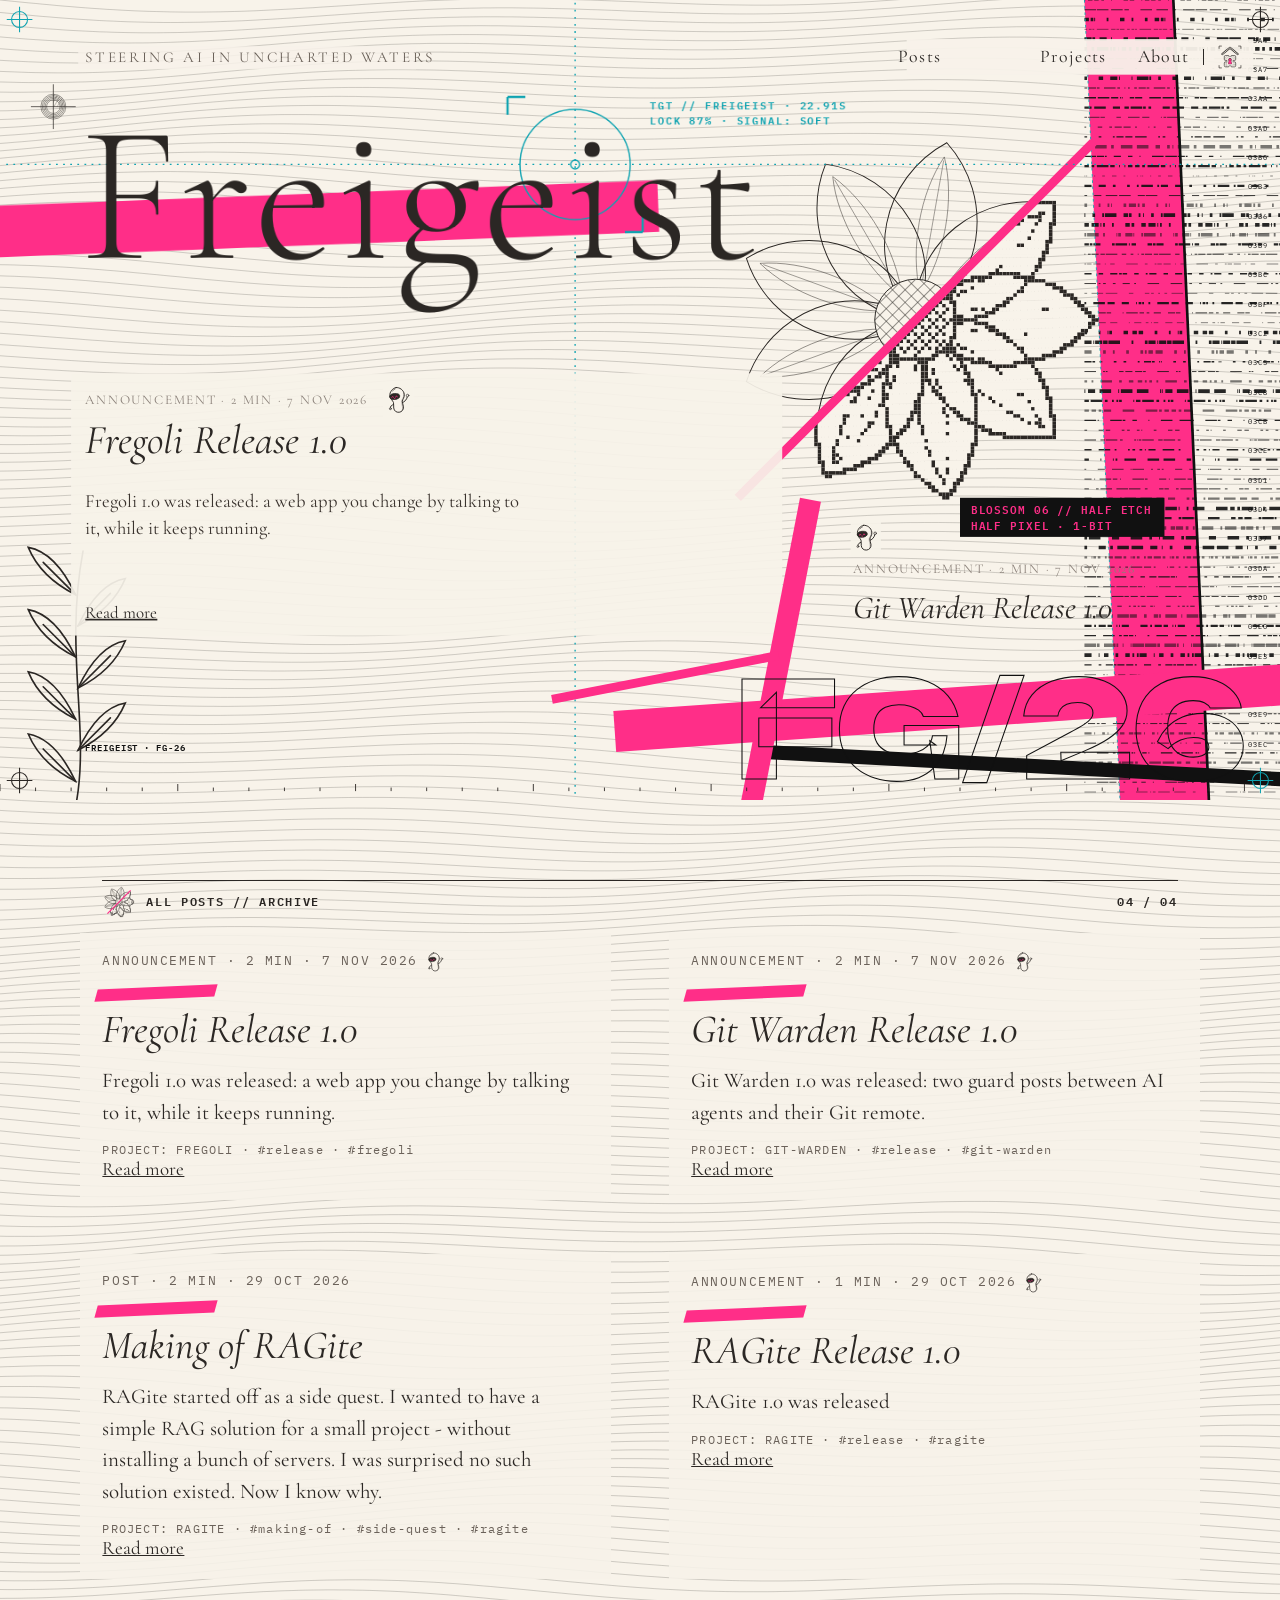
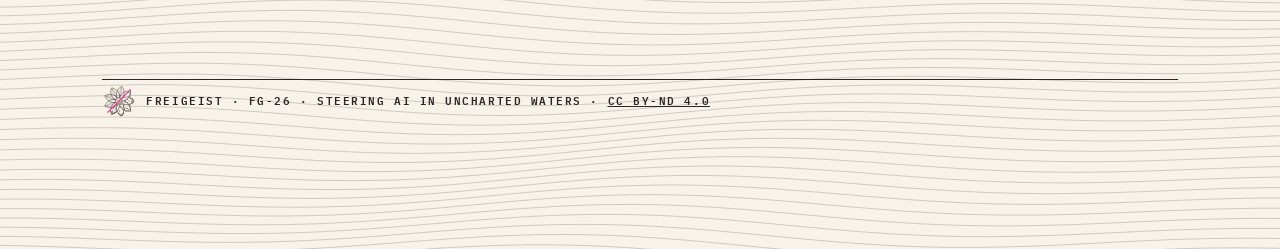
==== commit ed31034a: "Publish site from main a1e52b1" ====
--- a/index.html
+++ b/index.html
@@ -8,7 +8,9 @@
 </defs><rect width="1440" height="900" fill="#f8f3ea"/><defs><pattern id="hatch" width="6" height="6" patternUnits="userSpaceOnUse" patternTransform="rotate(35)"><line x1="0" y1="0" x2="0" y2="6" stroke="#2b2724" stroke-width=".7"/></pattern>
 <pattern id="xhatch" width="6" height="6" patternUnits="userSpaceOnUse" patternTransform="rotate(-25)"><path d="M0 0V6M0 3H6" stroke="#2b2724" stroke-width=".6"/></pattern>
 <pattern id="tone" width="7" height="7" patternUnits="userSpaceOnUse" patternTransform="rotate(45)"><circle cx="3.5" cy="3.5" r="1.5" fill="#111"/></pattern></defs><defs><pattern id="fine" width="3.2" height="3.2" patternUnits="userSpaceOnUse" patternTransform="rotate(30)"><line x1="0" y1="0" x2="0" y2="3.2" stroke="#2b2724" stroke-width=".55"/></pattern>
-<pattern id="fine2" width="3.2" height="3.2" patternUnits="userSpaceOnUse" patternTransform="rotate(-40)"><path d="M0 0V3.2M0 1.6H3.2" stroke="#2b2724" stroke-width=".45"/></pattern></defs><polyline points="0,0.0 8,0.8 16,1.6 24,2.4 32,3.2 40,3.9 48,4.7 56,5.4 64,6.2 72,6.9 80,7.5 88,8.2 96,8.8 104,9.4 112,9.9 120,10.5 128,10.9 136,11.4 144,11.8 152,12.2 160,12.5 168,12.8 176,13.0 184,13.2 192,13.4 200,13.5 208,13.6 216,13.6 224,13.6 232,13.5 240,13.4 248,13.3 256,13.1 264,12.9 272,12.7 280,12.4 288,12.1 296,11.7 304,11.3 312,10.9 320,10.5 328,10.1 336,9.6 344,9.1 352,8.7 360,8.1 368,7.6 376,7.1 384,6.6 392,6.1 400,5.6 408,5.0 416,4.5 424,4.0 432,3.5 440,3.1 448,2.6 456,2.1 464,1.7 472,1.3 480,0.9 488,0.6 496,0.3 504,-0.0 512,-0.3 520,-0.6 528,-0.8 536,-1.0 544,-1.1 552,-1.2 560,-1.3 568,-1.4 576,-1.4 584,-1.4 592,-1.4 600,-1.3 608,-1.2 616,-1.1 624,-0.9 632,-0.8 640,-0.6 648,-0.4 656,-0.1 664,0.1 672,0.4 680,0.7 688,1.0 696,1.3 704,1.6 712,1.9 720,2.2 728,2.6 736,2.9 744,3.2 752,3.5 760,3.8 768,4.1 776,4.3 784,4.6 792,4.8 800,5.0 808,5.2 816,5.4 824,5.5 832,5.6 840,5.7 848,5.8 856,5.8 864,5.8 872,5.7 880,5.7 888,5.5 896,5.4 904,5.2 912,5.0 920,4.7 928,4.4 936,4.1 944,3.7 952,3.4 960,2.9 968,2.5 976,2.0 984,1.5 992,0.9 1000,0.4 1008,-0.2 1016,-0.8 1024,-1.4 1032,-2.1 1040,-2.7 1048,-3.4 1056,-4.0 1064,-4.7 1072,-5.4 1080,-6.1 1088,-6.7 1096,-7.4 1104,-8.1 1112,-8.7 1120,-9.3 1128,-10.0 1136,-10.6 1144,-11.1 1152,-11.7 1160,-12.2 1168,-12.7 1176,-13.2 1184,-13.6 1192,-14.0 1200,-14.4 1208,-14.7 1216,-15.0 1224,-15.3 1232,-15.5 1240,-15.6 1248,-15.7 1256,-15.8 1264,-15.8 1272,-15.8 1280,-15.8 1288,-15.6 1296,-15.5 1304,-15.3 1312,-15.0 1320,-14.8 1328,-14.4 1336,-14.1 1344,-13.7 1352,-13.2 1360,-12.7 1368,-12.2 1376,-11.6 1384,-11.1 1392,-10.4 1400,-9.8 1408,-9.2 1416,-8.5 1424,-7.8 1432,-7.1 1440,-6.3" fill="none" stroke="#2b2724" stroke-width=".55" opacity="0.42"/><polyline points="0,14.0 8,14.8 16,15.5 24,16.3 32,17.0 40,17.8 48,18.5 56,19.1 64,19.8 72,20.4 80,21.0 88,21.6 96,22.1 104,22.6 112,23.1 120,23.5 128,23.8 136,24.2 144,24.5 152,24.7 160,24.9 168,25.1 176,25.2 184,25.3 192,25.3 200,25.3 208,25.2 216,25.1 224,25.0 232,24.8 240,24.6 248,24.3 256,24.0 264,23.7 272,23.4 280,23.0 288,22.6 296,22.1 304,21.7 312,21.2 320,20.7 328,20.2 336,19.6 344,19.1 352,18.5 360,18.0 368,17.4 376,16.9 384,16.3 392,15.8 400,15.2 408,14.7 416,14.2 424,13.7 432,13.2 440,12.7 448,12.2 456,11.8 464,11.4 472,11.0 480,10.7 488,10.4 496,10.1 504,9.8 512,9.6 520,9.4 528,9.2 536,9.1 544,8.9 552,8.9 560,8.8 568,8.8 576,8.8 584,8.9 592,9.0 600,9.1 608,9.2 616,9.4 624,9.6 632,9.8 640,10.0 648,10.2 656,10.5 664,10.8 672,11.0 680,11.3 688,11.6 696,11.9 704,12.3 712,12.6 720,12.9 728,13.2 736,13.5 744,13.8 752,14.0 760,14.3 768,14.5 776,14.8 784,15.0 792,15.2 800,15.3 808,15.4 816,15.6 824,15.6 832,15.7 840,15.7 848,15.7 856,15.6 864,15.6 872,15.4 880,15.3 888,15.1 896,14.9 904,14.6 912,14.4 920,14.0 928,13.7 936,13.3 944,12.9 952,12.4 960,12.0 968,11.5 976,11.0 984,10.4 992,9.8 1000,9.3 1008,8.7 1016,8.1 1024,7.4 1032,6.8 1040,6.2 1048,5.5 1056,4.9 1064,4.2 1072,3.6 1080,2.9 1088,2.3 1096,1.7 1104,1.1 1112,0.5 1120,-0.0 1128,-0.6 1136,-1.1 1144,-1.6 1152,-2.0 1160,-2.4 1168,-2.8 1176,-3.2 1184,-3.5 1192,-3.8 1200,-4.0 1208,-4.2 1216,-4.4 1224,-4.5 1232,-4.6 1240,-4.6 1248,-4.6 1256,-4.5 1264,-4.4 1272,-4.2 1280,-4.0 1288,-3.8 1296,-3.5 1304,-3.1 1312,-2.8 1320,-2.3 1328,-1.9 1336,-1.4 1344,-0.9 1352,-0.3 1360,0.3 1368,0.9 1376,1.5 1384,2.2 1392,2.9 1400,3.6 1408,4.3 1416,5.1 1424,5.8 1432,6.6 1440,7.4" fill="none" stroke="#2b2724" stroke-width=".55" opacity="0.42"/><polyline points="0,27.9 8,28.6 16,29.3 24,30.0 32,30.7 40,31.4 48,32.0 56,32.6 64,33.1 72,33.7 80,34.2 88,34.6 96,35.0 104,35.4 112,35.8 120,36.0 128,36.3 136,36.5 144,36.7 152,36.8 160,36.9 168,36.9 176,36.9 184,36.8 192,36.7 200,36.6 208,36.4 216,36.2 224,35.9 232,35.6 240,35.3 248,34.9 256,34.5 264,34.1 272,33.6 280,33.1 288,32.6 296,32.1 304,31.5 312,31.0 320,30.4 328,29.8 336,29.3 344,28.7 352,28.1 360,27.5 368,26.9 376,26.3 384,25.7 392,25.2 400,24.6 408,24.1 416,23.6 424,23.1 432,22.6 440,22.1 448,21.7 456,21.3 464,20.9 472,20.6 480,20.3 488,20.0 496,19.8 504,19.5 512,19.4 520,19.2 528,19.1 536,19.0 544,18.9 552,18.9 560,18.9 568,19.0 576,19.0 584,19.1 592,19.3 600,19.4 608,19.6 616,19.8 624,20.0 632,20.2 640,20.5 648,20.8 656,21.0 664,21.3 672,21.6 680,21.9 688,22.2 696,22.5 704,22.8 712,23.1 720,23.4 728,23.7 736,24.0 744,24.2 752,24.5 760,24.7 768,24.9 776,25.1 784,25.3 792,25.4 800,25.5 808,25.6 816,25.6 824,25.7 832,25.6 840,25.6 848,25.5 856,25.4 864,25.3 872,25.1 880,24.9 888,24.6 896,24.4 904,24.1 912,23.7 920,23.4 928,23.0 936,22.5 944,22.1 952,21.6 960,21.1 968,20.6 976,20.0 984,19.5 992,18.9 1000,18.3 1008,17.7 1016,17.1 1024,16.5 1032,15.9 1040,15.3 1048,14.7 1056,14.1 1064,13.5 1072,12.9 1080,12.3 1088,11.7 1096,11.2 1104,10.7 1112,10.2 1120,9.7 1128,9.3 1136,8.9 1144,8.5 1152,8.2 1160,7.8 1168,7.6 1176,7.3 1184,7.2 1192,7.0 1200,6.9 1208,6.8 1216,6.8 1224,6.8 1232,6.9 1240,7.0 1248,7.2 1256,7.4 1264,7.6 1272,7.9 1280,8.3 1288,8.6 1296,9.1 1304,9.5 1312,10.0 1320,10.5 1328,11.1 1336,11.7 1344,12.3 1352,13.0 1360,13.6 1368,14.3 1376,15.1 1384,15.8 1392,16.6 1400,17.3 1408,18.1 1416,18.9 1424,19.7 1432,20.4 1440,21.2" fill="none" stroke="#2b2724" stroke-width=".55" opacity="0.42"/><polyline points="0,41.5 8,42.2 16,42.8 24,43.5 32,44.1 40,44.6 48,45.1 56,45.6 64,46.1 72,46.5 80,46.9 88,47.2 96,47.5 104,47.8 112,48.0 120,48.1 128,48.3 136,48.3 144,48.4 152,48.3 160,48.3 168,48.2 176,48.0 184,47.8 192,47.6 200,47.3 208,47.0 216,46.7 224,46.3 232,45.9 240,45.4 248,45.0 256,44.5 264,43.9 272,43.4 280,42.8 288,42.2 296,41.6 304,41.0 312,40.4 320,39.8 328,39.2 336,38.5 344,37.9 352,37.3 360,36.7 368,36.1 376,35.5 384,34.9 392,34.4 400,33.8 408,33.3 416,32.8 424,32.3 432,31.9 440,31.5 448,31.1 456,30.7 464,30.4 472,30.1 480,29.8 488,29.6 496,29.4 504,29.2 512,29.1 520,29.0 528,29.0 536,28.9 544,28.9 552,29.0 560,29.0 568,29.1 576,29.3 584,29.4 592,29.6 600,29.8 608,30.0 616,30.2 624,30.5 632,30.7 640,31.0 648,31.3 656,31.6 664,31.9 672,32.2 680,32.5 688,32.8 696,33.1 704,33.4 712,33.7 720,34.0 728,34.2 736,34.5 744,34.7 752,34.9 760,35.1 768,35.3 776,35.4 784,35.5 792,35.6 800,35.7 808,35.7 816,35.7 824,35.7 832,35.6 840,35.5 848,35.4 856,35.2 864,35.0 872,34.8 880,34.5 888,34.2 896,33.9 904,33.5 912,33.2 920,32.8 928,32.3 936,31.9 944,31.4 952,30.9 960,30.4 968,29.8 976,29.3 984,28.7 992,28.2 1000,27.6 1008,27.0 1016,26.4 1024,25.9 1032,25.3 1040,24.7 1048,24.2 1056,23.6 1064,23.1 1072,22.6 1080,22.1 1088,21.6 1096,21.1 1104,20.7 1112,20.3 1120,20.0 1128,19.6 1136,19.3 1144,19.1 1152,18.8 1160,18.7 1168,18.5 1176,18.4 1184,18.4 1192,18.3 1200,18.4 1208,18.4 1216,18.6 1224,18.7 1232,18.9 1240,19.2 1248,19.5 1256,19.8 1264,20.2 1272,20.6 1280,21.0 1288,21.5 1296,22.1 1304,22.6 1312,23.2 1320,23.8 1328,24.5 1336,25.2 1344,25.9 1352,26.6 1360,27.3 1368,28.1 1376,28.9 1384,29.6 1392,30.4 1400,31.2 1408,32.0 1416,32.8 1424,33.6 1432,34.4 1440,35.1" fill="none" stroke="#2b2724" stroke-width=".55" opacity="0.42"/><polyline points="0,54.8 8,55.4 16,56.0 24,56.5 32,57.0 40,57.5 48,57.9 56,58.3 64,58.6 72,58.9 80,59.1 88,59.3 96,59.5 104,59.6 112,59.7 120,59.7 128,59.7 136,59.6 144,59.5 152,59.3 160,59.1 168,58.9 176,58.6 184,58.3 192,58.0 200,57.6 208,57.1 216,56.7 224,56.2 232,55.7 240,55.1 248,54.6 256,54.0 264,53.4 272,52.7 280,52.1 288,51.5 296,50.8 304,50.2 312,49.5 320,48.8 328,48.2 336,47.5 344,46.9 352,46.3 360,45.6 368,45.0 376,44.5 384,43.9 392,43.4 400,42.9 408,42.4 416,41.9 424,41.5 432,41.1 440,40.7 448,40.4 456,40.1 464,39.8 472,39.6 480,39.4 488,39.2 496,39.1 504,39.0 512,38.9 520,38.9 528,38.9 536,38.9 544,39.0 552,39.1 560,39.2 568,39.3 576,39.5 584,39.7 592,39.9 600,40.2 608,40.4 616,40.7 624,41.0 632,41.3 640,41.6 648,41.9 656,42.2 664,42.5 672,42.8 680,43.1 688,43.4 696,43.7 704,44.0 712,44.3 720,44.5 728,44.8 736,45.0 744,45.2 752,45.4 760,45.5 768,45.6 776,45.7 784,45.8 792,45.8 800,45.8 808,45.8 816,45.8 824,45.7 832,45.6 840,45.4 848,45.2 856,45.0 864,44.8 872,44.5 880,44.2 888,43.9 896,43.5 904,43.1 912,42.7 920,42.3 928,41.9 936,41.4 944,40.9 952,40.4 960,39.9 968,39.3 976,38.8 984,38.3 992,37.7 1000,37.2 1008,36.6 1016,36.1 1024,35.6 1032,35.1 1040,34.5 1048,34.1 1056,33.6 1064,33.1 1072,32.7 1080,32.3 1088,31.9 1096,31.5 1104,31.2 1112,30.9 1120,30.7 1128,30.5 1136,30.3 1144,30.1 1152,30.1 1160,30.0 1168,30.0 1176,30.0 1184,30.1 1192,30.2 1200,30.3 1208,30.5 1216,30.8 1224,31.1 1232,31.4 1240,31.8 1248,32.2 1256,32.6 1264,33.1 1272,33.6 1280,34.2 1288,34.8 1296,35.4 1304,36.1 1312,36.7 1320,37.4 1328,38.2 1336,38.9 1344,39.7 1352,40.4 1360,41.2 1368,42.0 1376,42.8 1384,43.6 1392,44.4 1400,45.2 1408,46.0 1416,46.8 1424,47.5 1432,48.3 1440,49.0" fill="none" stroke="#2b2724" stroke-width=".55" opacity="0.42"/><polyline points="0,67.8 8,68.3 16,68.7 24,69.1 32,69.5 40,69.8 48,70.1 56,70.4 64,70.6 72,70.7 80,70.8 88,70.9 96,70.9 104,70.9 112,70.8 120,70.7 128,70.5 136,70.3 144,70.1 152,69.8 160,69.5 168,69.1 176,68.7 184,68.3 192,67.8 200,67.3 208,66.7 216,66.2 224,65.6 232,65.0 240,64.4 248,63.7 256,63.1 264,62.4 272,61.7 280,61.0 288,60.3 296,59.7 304,59.0 312,58.3 320,57.6 328,57.0 336,56.3 344,55.7 352,55.0 360,54.5 368,53.9 376,53.3 384,52.8 392,52.3 400,51.8 408,51.4 416,51.0 424,50.6 432,50.3 440,49.9 448,49.7 456,49.4 464,49.2 472,49.1 480,48.9 488,48.8 496,48.8 504,48.8 512,48.8 520,48.8 528,48.9 536,49.0 544,49.1 552,49.3 560,49.5 568,49.7 576,49.9 584,50.1 592,50.4 600,50.7 608,51.0 616,51.3 624,51.6 632,51.9 640,52.2 648,52.6 656,52.9 664,53.2 672,53.5 680,53.8 688,54.1 696,54.4 704,54.7 712,54.9 720,55.2 728,55.4 736,55.5 744,55.7 752,55.9 760,56.0 768,56.1 776,56.1 784,56.1 792,56.1 800,56.1 808,56.0 816,55.9 824,55.8 832,55.6 840,55.4 848,55.2 856,55.0 864,54.7 872,54.4 880,54.1 888,53.7 896,53.3 904,52.9 912,52.5 920,52.0 928,51.6 936,51.1 944,50.6 952,50.1 960,49.6 968,49.1 976,48.6 984,48.1 992,47.6 1000,47.1 1008,46.6 1016,46.1 1024,45.7 1032,45.2 1040,44.8 1048,44.4 1056,44.0 1064,43.6 1072,43.3 1080,42.9 1088,42.7 1096,42.4 1104,42.2 1112,42.0 1120,41.9 1128,41.8 1136,41.7 1144,41.7 1152,41.7 1160,41.8 1168,41.9 1176,42.1 1184,42.3 1192,42.5 1200,42.8 1208,43.1 1216,43.5 1224,43.9 1232,44.3 1240,44.8 1248,45.3 1256,45.9 1264,46.4 1272,47.1 1280,47.7 1288,48.4 1296,49.1 1304,49.8 1312,50.5 1320,51.3 1328,52.0 1336,52.8 1344,53.6 1352,54.4 1360,55.2 1368,56.0 1376,56.8 1384,57.6 1392,58.4 1400,59.1 1408,59.9 1416,60.6 1424,61.4 1432,62.1 1440,62.8" fill="none" stroke="#2b2724" stroke-width=".55" opacity="0.42"/><polyline points="0,80.3 8,80.6 16,80.9 24,81.2 32,81.5 40,81.7 48,81.8 56,81.9 64,82.0 72,82.0 80,82.0 88,81.9 96,81.8 104,81.6 112,81.4 120,81.1 128,80.8 136,80.5 144,80.1 152,79.7 160,79.3 168,78.8 176,78.3 184,77.7 192,77.1 200,76.5 208,75.9 216,75.3 224,74.6 232,73.9 240,73.2 248,72.5 256,71.8 264,71.1 272,70.4 280,69.7 288,69.0 296,68.3 304,67.6 312,66.9 320,66.2 328,65.6 336,64.9 344,64.3 352,63.7 360,63.2 368,62.6 376,62.1 384,61.6 392,61.2 400,60.8 408,60.4 416,60.1 424,59.8 432,59.5 440,59.3 448,59.1 456,58.9 464,58.8 472,58.7 480,58.6 488,58.6 496,58.6 504,58.7 512,58.8 520,58.9 528,59.0 536,59.2 544,59.4 552,59.6 560,59.9 568,60.1 576,60.4 584,60.7 592,61.0 600,61.3 608,61.7 616,62.0 624,62.3 632,62.7 640,63.0 648,63.4 656,63.7 664,64.0 672,64.3 680,64.6 688,64.9 696,65.2 704,65.4 712,65.7 720,65.9 728,66.0 736,66.2 744,66.3 752,66.4 760,66.5 768,66.6 776,66.6 784,66.6 792,66.5 800,66.4 808,66.3 816,66.2 824,66.0 832,65.8 840,65.6 848,65.4 856,65.1 864,64.8 872,64.4 880,64.1 888,63.7 896,63.3 904,62.9 912,62.5 920,62.0 928,61.6 936,61.1 944,60.6 952,60.2 960,59.7 968,59.2 976,58.7 984,58.3 992,57.8 1000,57.4 1008,56.9 1016,56.5 1024,56.1 1032,55.8 1040,55.4 1048,55.1 1056,54.8 1064,54.5 1072,54.3 1080,54.1 1088,53.9 1096,53.7 1104,53.6 1112,53.6 1120,53.6 1128,53.6 1136,53.6 1144,53.7 1152,53.9 1160,54.1 1168,54.3 1176,54.6 1184,54.9 1192,55.2 1200,55.6 1208,56.1 1216,56.5 1224,57.0 1232,57.6 1240,58.1 1248,58.7 1256,59.4 1264,60.0 1272,60.7 1280,61.4 1288,62.2 1296,62.9 1304,63.7 1312,64.4 1320,65.2 1328,66.0 1336,66.8 1344,67.6 1352,68.4 1360,69.2 1368,70.0 1376,70.7 1384,71.5 1392,72.2 1400,73.0 1408,73.7 1416,74.3 1424,75.0 1432,75.6 1440,76.2" fill="none" stroke="#2b2724" stroke-width=".55" opacity="0.42"/><polyline points="0,92.2 8,92.4 16,92.6 24,92.8 32,92.9 40,92.9 48,92.9 56,92.9 64,92.8 72,92.7 80,92.5 88,92.3 96,92.1 104,91.8 112,91.4 120,91.0 128,90.6 136,90.1 144,89.7 152,89.1 160,88.6 168,88.0 176,87.4 184,86.7 192,86.1 200,85.4 208,84.7 216,84.0 224,83.3 232,82.5 240,81.8 248,81.0 256,80.3 264,79.6 272,78.8 280,78.1 288,77.4 296,76.7 304,76.0 312,75.4 320,74.7 328,74.1 336,73.5 344,72.9 352,72.4 360,71.9 368,71.4 376,71.0 384,70.6 392,70.2 400,69.9 408,69.6 416,69.3 424,69.1 432,68.9 440,68.7 448,68.6 456,68.5 464,68.5 472,68.5 480,68.5 488,68.6 496,68.7 504,68.8 512,69.0 520,69.2 528,69.4 536,69.6 544,69.9 552,70.2 560,70.5 568,70.8 576,71.1 584,71.5 592,71.8 600,72.2 608,72.6 616,72.9 624,73.3 632,73.6 640,74.0 648,74.3 656,74.7 664,75.0 672,75.3 680,75.6 688,75.8 696,76.1 704,76.3 712,76.5 720,76.7 728,76.9 736,77.0 744,77.1 752,77.2 760,77.2 768,77.2 776,77.2 784,77.1 792,77.0 800,76.9 808,76.8 816,76.6 824,76.4 832,76.2 840,75.9 848,75.6 856,75.3 864,75.0 872,74.7 880,74.3 888,73.9 896,73.5 904,73.1 912,72.7 920,72.2 928,71.8 936,71.4 944,70.9 952,70.5 960,70.0 968,69.6 976,69.2 984,68.8 992,68.4 1000,68.0 1008,67.6 1016,67.3 1024,67.0 1032,66.7 1040,66.4 1048,66.2 1056,66.0 1064,65.8 1072,65.7 1080,65.6 1088,65.5 1096,65.5 1104,65.5 1112,65.6 1120,65.7 1128,65.8 1136,66.0 1144,66.2 1152,66.4 1160,66.7 1168,67.1 1176,67.4 1184,67.9 1192,68.3 1200,68.8 1208,69.3 1216,69.9 1224,70.5 1232,71.1 1240,71.7 1248,72.4 1256,73.1 1264,73.8 1272,74.5 1280,75.3 1288,76.0 1296,76.8 1304,77.6 1312,78.4 1320,79.2 1328,79.9 1336,80.7 1344,81.5 1352,82.3 1360,83.0 1368,83.8 1376,84.5 1384,85.2 1392,85.9 1400,86.5 1408,87.2 1416,87.8 1424,88.3 1432,88.8 1440,89.3" fill="none" stroke="#2b2724" stroke-width=".55" opacity="0.42"/><polyline points="0,103.6 8,103.7 16,103.8 24,103.8 32,103.7 40,103.6 48,103.5 56,103.3 64,103.1 72,102.9 80,102.5 88,102.2 96,101.8 104,101.4 112,100.9 120,100.4 128,99.9 136,99.3 144,98.7 152,98.1 160,97.4 168,96.8 176,96.1 184,95.4 192,94.6 200,93.9 208,93.1 216,92.4 224,91.6 232,90.9 240,90.1 248,89.4 256,88.6 264,87.9 272,87.2 280,86.4 288,85.8 296,85.1 304,84.4 312,83.8 320,83.2 328,82.7 336,82.1 344,81.6 352,81.1 360,80.7 368,80.3 376,79.9 384,79.6 392,79.3 400,79.1 408,78.9 416,78.7 424,78.6 432,78.5 440,78.4 448,78.4 456,78.4 464,78.5 472,78.6 480,78.7 488,78.8 496,79.0 504,79.2 512,79.5 520,79.7 528,80.0 536,80.3 544,80.7 552,81.0 560,81.4 568,81.7 576,82.1 584,82.5 592,82.9 600,83.3 608,83.7 616,84.0 624,84.4 632,84.8 640,85.1 648,85.5 656,85.8 664,86.1 672,86.4 680,86.7 688,86.9 696,87.2 704,87.4 712,87.6 720,87.7 728,87.8 736,87.9 744,88.0 752,88.0 760,88.0 768,88.0 776,87.9 784,87.8 792,87.7 800,87.6 808,87.4 816,87.2 824,87.0 832,86.7 840,86.4 848,86.1 856,85.8 864,85.5 872,85.1 880,84.7 888,84.4 896,84.0 904,83.6 912,83.2 920,82.7 928,82.3 936,81.9 944,81.5 952,81.1 960,80.7 968,80.4 976,80.0 984,79.6 992,79.3 1000,79.0 1008,78.7 1016,78.5 1024,78.2 1032,78.0 1040,77.9 1048,77.7 1056,77.6 1064,77.5 1072,77.5 1080,77.5 1088,77.5 1096,77.6 1104,77.7 1112,77.9 1120,78.1 1128,78.3 1136,78.6 1144,78.9 1152,79.3 1160,79.7 1168,80.1 1176,80.6 1184,81.1 1192,81.6 1200,82.2 1208,82.8 1216,83.4 1224,84.1 1232,84.7 1240,85.4 1248,86.2 1256,86.9 1264,87.6 1272,88.4 1280,89.1 1288,89.9 1296,90.7 1304,91.5 1312,92.2 1320,93.0 1328,93.8 1336,94.5 1344,95.2 1352,96.0 1360,96.6 1368,97.3 1376,98.0 1384,98.6 1392,99.2 1400,99.8 1408,100.3 1416,100.8 1424,101.2 1432,101.7 1440,102.0" fill="none" stroke="#2b2724" stroke-width=".55" opacity="0.42"/><polyline points="0,114.5 8,114.4 16,114.3 24,114.2 32,114.0 40,113.8 48,113.5 56,113.2 64,112.9 72,112.5 80,112.0 88,111.6 96,111.1 104,110.5 112,109.9 120,109.3 128,108.7 136,108.1 144,107.4 152,106.7 160,105.9 168,105.2 176,104.5 184,103.7 192,102.9 200,102.1 208,101.4 216,100.6 224,99.8 232,99.1 240,98.3 248,97.6 256,96.8 264,96.1 272,95.4 280,94.8 288,94.1 296,93.5 304,92.9 312,92.3 320,91.8 328,91.3 336,90.9 344,90.4 352,90.1 360,89.7 368,89.4 376,89.1 384,88.9 392,88.7 400,88.6 408,88.5 416,88.4 424,88.4 432,88.4 440,88.4 448,88.5 456,88.6 464,88.8 472,88.9 480,89.1 488,89.4 496,89.7 504,90.0 512,90.3 520,90.6 528,91.0 536,91.3 544,91.7 552,92.1 560,92.5 568,92.9 576,93.3 584,93.8 592,94.2 600,94.6 608,95.0 616,95.4 624,95.8 632,96.1 640,96.5 648,96.8 656,97.2 664,97.5 672,97.7 680,98.0 688,98.2 696,98.4 704,98.6 712,98.7 720,98.9 728,98.9 736,99.0 744,99.0 752,99.0 760,99.0 768,98.9 776,98.8 784,98.7 792,98.6 800,98.4 808,98.2 816,97.9 824,97.7 832,97.4 840,97.1 848,96.8 856,96.5 864,96.1 872,95.8 880,95.4 888,95.0 896,94.7 904,94.3 912,93.9 920,93.5 928,93.1 936,92.8 944,92.4 952,92.1 960,91.7 968,91.4 976,91.1 984,90.8 992,90.6 1000,90.3 1008,90.1 1016,90.0 1024,89.8 1032,89.7 1040,89.6 1048,89.6 1056,89.6 1064,89.6 1072,89.7 1080,89.8 1088,89.9 1096,90.1 1104,90.3 1112,90.6 1120,90.8 1128,91.2 1136,91.6 1144,92.0 1152,92.4 1160,92.9 1168,93.4 1176,93.9 1184,94.5 1192,95.1 1200,95.7 1208,96.4 1216,97.1 1224,97.8 1232,98.5 1240,99.2 1248,99.9 1256,100.7 1264,101.4 1272,102.2 1280,102.9 1288,103.7 1296,104.4 1304,105.2 1312,105.9 1320,106.6 1328,107.3 1336,108.0 1344,108.7 1352,109.3 1360,109.9 1368,110.5 1376,111.1 1384,111.6 1392,112.1 1400,112.6 1408,113.0 1416,113.4 1424,113.7 1432,114.0 1440,114.2" fill="none" stroke="#2b2724" stroke-width=".55" opacity="0.42"/><polyline points="0,124.7 8,124.6 16,124.3 24,124.1 32,123.8 40,123.4 48,123.0 56,122.6 64,122.1 72,121.6 80,121.1 88,120.5 96,119.9 104,119.3 112,118.6 120,117.9 128,117.2 136,116.5 144,115.7 152,115.0 160,114.2 168,113.4 176,112.6 184,111.8 192,111.0 200,110.3 208,109.5 216,108.7 224,107.9 232,107.2 240,106.5 248,105.8 256,105.1 264,104.4 272,103.8 280,103.2 288,102.6 296,102.0 304,101.5 312,101.0 320,100.6 328,100.2 336,99.8 344,99.5 352,99.2 360,99.0 368,98.8 376,98.6 384,98.5 392,98.4 400,98.4 408,98.4 416,98.4 424,98.5 432,98.6 440,98.7 448,98.9 456,99.1 464,99.4 472,99.7 480,100.0 488,100.3 496,100.6 504,101.0 512,101.4 520,101.8 528,102.2 536,102.6 544,103.1 552,103.5 560,104.0 568,104.4 576,104.9 584,105.3 592,105.7 600,106.2 608,106.6 616,107.0 624,107.4 632,107.7 640,108.1 648,108.4 656,108.7 664,109.0 672,109.2 680,109.5 688,109.7 696,109.8 704,110.0 712,110.1 720,110.2 728,110.2 736,110.2 744,110.2 752,110.2 760,110.1 768,110.0 776,109.9 784,109.7 792,109.6 800,109.4 808,109.1 816,108.9 824,108.6 832,108.3 840,108.0 848,107.7 856,107.4 864,107.0 872,106.7 880,106.3 888,106.0 896,105.6 904,105.2 912,104.9 920,104.5 928,104.2 936,103.9 944,103.6 952,103.3 960,103.0 968,102.7 976,102.5 984,102.3 992,102.1 1000,102.0 1008,101.8 1016,101.7 1024,101.7 1032,101.7 1040,101.7 1048,101.7 1056,101.8 1064,101.9 1072,102.1 1080,102.3 1088,102.5 1096,102.8 1104,103.1 1112,103.4 1120,103.8 1128,104.2 1136,104.7 1144,105.2 1152,105.7 1160,106.2 1168,106.8 1176,107.4 1184,108.0 1192,108.7 1200,109.3 1208,110.0 1216,110.7 1224,111.4 1232,112.1 1240,112.9 1248,113.6 1256,114.3 1264,115.1 1272,115.8 1280,116.5 1288,117.2 1296,117.9 1304,118.6 1312,119.3 1320,120.0 1328,120.6 1336,121.2 1344,121.8 1352,122.3 1360,122.8 1368,123.3 1376,123.8 1384,124.2 1392,124.5 1400,124.9 1408,125.2 1416,125.4 1424,125.6 1432,125.8 1440,125.9" fill="none" stroke="#2b2724" stroke-width=".55" opacity="0.42"/><polyline points="0,134.5 8,134.2 16,133.9 24,133.5 32,133.0 40,132.6 48,132.1 56,131.5 64,131.0 72,130.4 80,129.7 88,129.1 96,128.4 104,127.7 112,126.9 120,126.2 128,125.4 136,124.6 144,123.8 152,123.1 160,122.3 168,121.5 176,120.7 184,119.9 192,119.1 200,118.3 208,117.6 216,116.8 224,116.1 232,115.4 240,114.7 248,114.1 256,113.4 264,112.9 272,112.3 280,111.8 288,111.3 296,110.8 304,110.4 312,110.0 320,109.7 328,109.4 336,109.1 344,108.9 352,108.7 360,108.6 368,108.5 376,108.4 384,108.4 392,108.5 400,108.5 408,108.7 416,108.8 424,109.0 432,109.2 440,109.5 448,109.7 456,110.0 464,110.4 472,110.7 480,111.1 488,111.5 496,112.0 504,112.4 512,112.9 520,113.3 528,113.8 536,114.3 544,114.7 552,115.2 560,115.7 568,116.2 576,116.6 584,117.1 592,117.5 600,118.0 608,118.4 616,118.8 624,119.2 632,119.5 640,119.8 648,120.2 656,120.4 664,120.7 672,120.9 680,121.1 688,121.3 696,121.4 704,121.5 712,121.6 720,121.6 728,121.6 736,121.6 744,121.6 752,121.5 760,121.4 768,121.3 776,121.1 784,120.9 792,120.7 800,120.5 808,120.2 816,120.0 824,119.7 832,119.4 840,119.1 848,118.8 856,118.4 864,118.1 872,117.7 880,117.4 888,117.1 896,116.7 904,116.4 912,116.1 920,115.8 928,115.5 936,115.2 944,115.0 952,114.7 960,114.5 968,114.3 976,114.2 984,114.0 992,113.9 1000,113.8 1008,113.8 1016,113.8 1024,113.8 1032,113.9 1040,114.0 1048,114.1 1056,114.3 1064,114.5 1072,114.7 1080,115.0 1088,115.3 1096,115.7 1104,116.0 1112,116.5 1120,116.9 1128,117.4 1136,117.9 1144,118.4 1152,119.0 1160,119.6 1168,120.2 1176,120.8 1184,121.5 1192,122.2 1200,122.8 1208,123.5 1216,124.2 1224,125.0 1232,125.7 1240,126.4 1248,127.1 1256,127.8 1264,128.5 1272,129.2 1280,129.8 1288,130.5 1296,131.1 1304,131.7 1312,132.3 1320,132.9 1328,133.4 1336,133.9 1344,134.4 1352,134.9 1360,135.3 1368,135.6 1376,135.9 1384,136.2 1392,136.5 1400,136.7 1408,136.8 1416,136.9 1424,137.0 1432,137.0 1440,137.0" fill="none" stroke="#2b2724" stroke-width=".55" opacity="0.42"/><polyline points="0,143.8 8,143.4 16,143.0 24,142.5 32,141.9 40,141.3 48,140.7 56,140.1 64,139.5 72,138.8 80,138.1 88,137.3 96,136.6 104,135.8 112,135.0 120,134.3 128,133.5 136,132.7 144,131.9 152,131.1 160,130.3 168,129.5 176,128.7 184,127.9 192,127.2 200,126.5 208,125.7 216,125.1 224,124.4 232,123.8 240,123.2 248,122.6 256,122.0 264,121.5 272,121.1 280,120.6 288,120.2 296,119.9 304,119.6 312,119.3 320,119.1 328,118.9 336,118.8 344,118.7 352,118.6 360,118.6 368,118.6 376,118.7 384,118.8 392,119.0 400,119.2 408,119.4 416,119.6 424,119.9 432,120.3 440,120.6 448,121.0 456,121.4 464,121.8 472,122.2 480,122.7 488,123.2 496,123.7 504,124.2 512,124.7 520,125.2 528,125.7 536,126.2 544,126.7 552,127.2 560,127.7 568,128.2 576,128.7 584,129.2 592,129.6 600,130.0 608,130.4 616,130.8 624,131.2 632,131.5 640,131.8 648,132.1 656,132.3 664,132.6 672,132.7 680,132.9 688,133.0 696,133.1 704,133.2 712,133.2 720,133.2 728,133.2 736,133.1 744,133.0 752,132.9 760,132.8 768,132.6 776,132.4 784,132.2 792,132.0 800,131.7 808,131.5 816,131.2 824,130.9 832,130.6 840,130.3 848,130.0 856,129.6 864,129.3 872,129.0 880,128.7 888,128.4 896,128.1 904,127.8 912,127.5 920,127.2 928,127.0 936,126.8 944,126.6 952,126.4 960,126.2 968,126.1 976,126.0 984,126.0 992,125.9 1000,125.9 1008,126.0 1016,126.0 1024,126.1 1032,126.3 1040,126.4 1048,126.6 1056,126.9 1064,127.2 1072,127.5 1080,127.8 1088,128.2 1096,128.6 1104,129.1 1112,129.5 1120,130.0 1128,130.6 1136,131.1 1144,131.7 1152,132.3 1160,132.9 1168,133.6 1176,134.2 1184,134.9 1192,135.5 1200,136.2 1208,136.9 1216,137.6 1224,138.3 1232,139.0 1240,139.6 1248,140.3 1256,140.9 1264,141.6 1272,142.2 1280,142.8 1288,143.4 1296,143.9 1304,144.4 1312,144.9 1320,145.4 1328,145.8 1336,146.2 1344,146.6 1352,146.9 1360,147.2 1368,147.4 1376,147.6 1384,147.7 1392,147.8 1400,147.9 1408,147.9 1416,147.9 1424,147.8 1432,147.7 1440,147.5" fill="none" stroke="#2b2724" stroke-width=".55" opacity="0.42"/><polyline points="0,152.8 8,152.2 16,151.7 24,151.1 32,150.5 40,149.8 48,149.1 56,148.4 64,147.7 72,147.0 80,146.2 88,145.4 96,144.7 104,143.9 112,143.1 120,142.3 128,141.5 136,140.7 144,139.9 152,139.1 160,138.3 168,137.6 176,136.8 184,136.1 192,135.4 200,134.8 208,134.1 216,133.5 224,132.9 232,132.4 240,131.9 248,131.4 256,131.0 264,130.6 272,130.2 280,129.9 288,129.6 296,129.4 304,129.2 312,129.0 320,128.9 328,128.9 336,128.9 344,128.9 352,129.0 360,129.1 368,129.2 376,129.4 384,129.7 392,129.9 400,130.2 408,130.6 416,130.9 424,131.3 432,131.7 440,132.2 448,132.6 456,133.1 464,133.6 472,134.1 480,134.7 488,135.2 496,135.8 504,136.3 512,136.9 520,137.4 528,137.9 536,138.5 544,139.0 552,139.5 560,140.0 568,140.5 576,141.0 584,141.5 592,141.9 600,142.3 608,142.7 616,143.0 624,143.4 632,143.7 640,143.9 648,144.2 656,144.4 664,144.6 672,144.7 680,144.8 688,144.9 696,144.9 704,145.0 712,144.9 720,144.9 728,144.8 736,144.7 744,144.6 752,144.5 760,144.3 768,144.1 776,143.9 784,143.6 792,143.4 800,143.1 808,142.8 816,142.5 824,142.2 832,141.9 840,141.6 848,141.3 856,141.0 864,140.7 872,140.4 880,140.1 888,139.8 896,139.5 904,139.3 912,139.0 920,138.8 928,138.6 936,138.5 944,138.3 952,138.2 960,138.1 968,138.1 976,138.0 984,138.0 992,138.1 1000,138.1 1008,138.2 1016,138.4 1024,138.5 1032,138.7 1040,139.0 1048,139.3 1056,139.6 1064,139.9 1072,140.3 1080,140.7 1088,141.1 1096,141.6 1104,142.1 1112,142.6 1120,143.1 1128,143.7 1136,144.3 1144,144.9 1152,145.5 1160,146.1 1168,146.8 1176,147.4 1184,148.1 1192,148.7 1200,149.4 1208,150.0 1216,150.7 1224,151.3 1232,151.9 1240,152.5 1248,153.1 1256,153.7 1264,154.3 1272,154.8 1280,155.3 1288,155.8 1296,156.2 1304,156.7 1312,157.0 1320,157.4 1328,157.7 1336,158.0 1344,158.2 1352,158.4 1360,158.5 1368,158.6 1376,158.6 1384,158.7 1392,158.6 1400,158.5 1408,158.4 1416,158.2 1424,158.0 1432,157.7 1440,157.4" fill="none" stroke="#2b2724" stroke-width=".55" opacity="0.42"/><polyline points="0,161.4 8,160.8 16,160.1 24,159.5 32,158.8 40,158.1 48,157.3 56,156.6 64,155.8 72,155.0 80,154.3 88,153.5 96,152.7 104,151.9 112,151.1 120,150.3 128,149.5 136,148.8 144,148.0 152,147.3 160,146.6 168,145.9 176,145.2 184,144.6 192,143.9 200,143.4 208,142.8 216,142.3 224,141.8 232,141.4 240,141.0 248,140.6 256,140.3 264,140.0 272,139.8 280,139.6 288,139.4 296,139.3 304,139.3 312,139.3 320,139.3 328,139.4 336,139.5 344,139.6 352,139.8 360,140.1 368,140.3 376,140.7 384,141.0 392,141.4 400,141.8 408,142.2 416,142.7 424,143.2 432,143.7 440,144.2 448,144.7 456,145.3 464,145.9 472,146.4 480,147.0 488,147.6 496,148.2 504,148.8 512,149.3 520,149.9 528,150.5 536,151.0 544,151.6 552,152.1 560,152.6 568,153.0 576,153.5 584,153.9 592,154.3 600,154.7 608,155.1 616,155.4 624,155.7 632,155.9 640,156.2 648,156.3 656,156.5 664,156.6 672,156.7 680,156.8 688,156.8 696,156.8 704,156.8 712,156.7 720,156.6 728,156.5 736,156.4 744,156.2 752,156.0 760,155.8 768,155.6 776,155.3 784,155.1 792,154.8 800,154.5 808,154.2 816,153.9 824,153.6 832,153.3 840,153.0 848,152.7 856,152.4 864,152.1 872,151.8 880,151.6 888,151.3 896,151.1 904,150.9 912,150.7 920,150.5 928,150.4 936,150.3 944,150.2 952,150.1 960,150.1 968,150.1 976,150.1 984,150.2 992,150.3 1000,150.4 1008,150.6 1016,150.8 1024,151.0 1032,151.3 1040,151.6 1048,151.9 1056,152.3 1064,152.7 1072,153.1 1080,153.5 1088,154.0 1096,154.5 1104,155.0 1112,155.6 1120,156.1 1128,156.7 1136,157.3 1144,157.9 1152,158.5 1160,159.1 1168,159.7 1176,160.4 1184,161.0 1192,161.6 1200,162.2 1208,162.8 1216,163.4 1224,164.0 1232,164.5 1240,165.1 1248,165.6 1256,166.1 1264,166.5 1272,167.0 1280,167.4 1288,167.7 1296,168.1 1304,168.4 1312,168.6 1320,168.8 1328,169.0 1336,169.1 1344,169.2 1352,169.3 1360,169.3 1368,169.2 1376,169.2 1384,169.0 1392,168.9 1400,168.6 1408,168.4 1416,168.1 1424,167.7 1432,167.3 1440,166.9" fill="none" stroke="#2b2724" stroke-width=".55" opacity="0.42"/><polyline points="0,169.8 8,169.1 16,168.4 24,167.7 32,167.0 40,166.2 48,165.4 56,164.7 64,163.9 72,163.1 80,162.3 88,161.6 96,160.8 104,160.0 112,159.2 120,158.5 128,157.8 136,157.1 144,156.4 152,155.7 160,155.1 168,154.4 176,153.9 184,153.3 192,152.8 200,152.3 208,151.9 216,151.5 224,151.1 232,150.8 240,150.5 248,150.3 256,150.1 264,149.9 272,149.8 280,149.8 288,149.8 296,149.8 304,149.9 312,150.0 320,150.2 328,150.4 336,150.6 344,150.9 352,151.2 360,151.6 368,152.0 376,152.4 384,152.8 392,153.3 400,153.8 408,154.3 416,154.9 424,155.5 432,156.0 440,156.6 448,157.2 456,157.8 464,158.5 472,159.1 480,159.7 488,160.3 496,160.9 504,161.5 512,162.1 520,162.7 528,163.2 536,163.8 544,164.3 552,164.8 560,165.3 568,165.7 576,166.2 584,166.5 592,166.9 600,167.2 608,167.6 616,167.8 624,168.1 632,168.3 640,168.4 648,168.6 656,168.7 664,168.8 672,168.8 680,168.8 688,168.8 696,168.7 704,168.6 712,168.5 720,168.4 728,168.2 736,168.0 744,167.8 752,167.6 760,167.4 768,167.1 776,166.8 784,166.5 792,166.2 800,165.9 808,165.6 816,165.3 824,165.0 832,164.7 840,164.4 848,164.1 856,163.9 864,163.6 872,163.4 880,163.1 888,162.9 896,162.7 904,162.5 912,162.4 920,162.3 928,162.2 936,162.1 944,162.1 952,162.1 960,162.1 968,162.1 976,162.2 984,162.4 992,162.5 1000,162.7 1008,162.9 1016,163.2 1024,163.5 1032,163.8 1040,164.1 1048,164.5 1056,164.9 1064,165.3 1072,165.8 1080,166.3 1088,166.8 1096,167.3 1104,167.8 1112,168.3 1120,168.9 1128,169.5 1136,170.1 1144,170.6 1152,171.2 1160,171.8 1168,172.4 1176,173.0 1184,173.6 1192,174.1 1200,174.7 1208,175.2 1216,175.7 1224,176.2 1232,176.7 1240,177.1 1248,177.5 1256,177.9 1264,178.3 1272,178.6 1280,178.9 1288,179.2 1296,179.4 1304,179.5 1312,179.7 1320,179.8 1328,179.8 1336,179.8 1344,179.8 1352,179.7 1360,179.5 1368,179.4 1376,179.1 1384,178.9 1392,178.6 1400,178.2 1408,177.8 1416,177.4 1424,176.9 1432,176.4 1440,175.9" fill="none" stroke="#2b2724" stroke-width=".55" opacity="0.42"/><polyline points="0,178.1 8,177.3 16,176.6 24,175.9 32,175.1 40,174.4 48,173.6 56,172.8 64,172.1 72,171.3 80,170.5 88,169.8 96,169.0 104,168.3 112,167.6 120,166.9 128,166.3 136,165.6 144,165.0 152,164.4 160,163.9 168,163.4 176,162.9 184,162.5 192,162.1 200,161.7 208,161.4 216,161.1 224,160.9 232,160.7 240,160.5 248,160.4 256,160.4 264,160.4 272,160.4 280,160.5 288,160.6 296,160.8 304,161.0 312,161.3 320,161.6 328,161.9 336,162.2 344,162.7 352,163.1 360,163.6 368,164.1 376,164.6 384,165.1 392,165.7 400,166.3 408,166.9 416,167.5 424,168.1 432,168.8 440,169.4 448,170.1 456,170.7 464,171.4 472,172.0 480,172.7 488,173.3 496,173.9 504,174.5 512,175.1 520,175.6 528,176.2 536,176.7 544,177.2 552,177.7 560,178.1 568,178.5 576,178.9 584,179.2 592,179.6 600,179.8 608,180.1 616,180.3 624,180.5 632,180.6 640,180.7 648,180.8 656,180.8 664,180.8 672,180.8 680,180.8 688,180.7 696,180.6 704,180.4 712,180.3 720,180.1 728,179.9 736,179.6 744,179.4 752,179.1 760,178.9 768,178.6 776,178.3 784,178.0 792,177.7 800,177.3 808,177.0 816,176.7 824,176.4 832,176.1 840,175.9 848,175.6 856,175.3 864,175.1 872,174.9 880,174.7 888,174.5 896,174.3 904,174.2 912,174.1 920,174.0 928,174.0 936,173.9 944,174.0 952,174.0 960,174.1 968,174.2 976,174.3 984,174.5 992,174.7 1000,174.9 1008,175.2 1016,175.5 1024,175.8 1032,176.2 1040,176.6 1048,177.0 1056,177.4 1064,177.8 1072,178.3 1080,178.8 1088,179.3 1096,179.8 1104,180.4 1112,180.9 1120,181.5 1128,182.0 1136,182.6 1144,183.1 1152,183.7 1160,184.2 1168,184.7 1176,185.3 1184,185.8 1192,186.3 1200,186.7 1208,187.2 1216,187.6 1224,188.0 1232,188.4 1240,188.7 1248,189.0 1256,189.3 1264,189.6 1272,189.8 1280,189.9 1288,190.1 1296,190.2 1304,190.2 1312,190.2 1320,190.2 1328,190.1 1336,189.9 1344,189.8 1352,189.5 1360,189.3 1368,189.0 1376,188.6 1384,188.2 1392,187.8 1400,187.4 1408,186.9 1416,186.3 1424,185.7 1432,185.1 1440,184.5" fill="none" stroke="#2b2724" stroke-width=".55" opacity="0.42"/><polyline points="0,186.3 8,185.6 16,184.9 24,184.1 32,183.4 40,182.6 48,181.9 56,181.1 64,180.4 72,179.7 80,179.0 88,178.3 96,177.6 104,176.9 112,176.3 120,175.7 128,175.1 136,174.6 144,174.1 152,173.6 160,173.2 168,172.8 176,172.4 184,172.1 192,171.8 200,171.6 208,171.4 216,171.3 224,171.2 232,171.1 240,171.1 248,171.2 256,171.3 264,171.4 272,171.6 280,171.8 288,172.0 296,172.3 304,172.7 312,173.1 320,173.5 328,173.9 336,174.4 344,174.9 352,175.5 360,176.0 368,176.6 376,177.2 384,177.9 392,178.5 400,179.2 408,179.8 416,180.5 424,181.2 432,181.9 440,182.5 448,183.2 456,183.9 464,184.5 472,185.2 480,185.8 488,186.4 496,187.1 504,187.6 512,188.2 520,188.7 528,189.2 536,189.7 544,190.2 552,190.6 560,191.0 568,191.3 576,191.6 584,191.9 592,192.2 600,192.4 608,192.6 616,192.7 624,192.8 632,192.9 640,192.9 648,192.9 656,192.9 664,192.9 672,192.8 680,192.7 688,192.5 696,192.3 704,192.1 712,191.9 720,191.7 728,191.4 736,191.2 744,190.9 752,190.6 760,190.3 768,190.0 776,189.6 784,189.3 792,189.0 800,188.7 808,188.4 816,188.1 824,187.8 832,187.5 840,187.2 848,187.0 856,186.7 864,186.5 872,186.3 880,186.1 888,186.0 896,185.9 904,185.8 912,185.7 920,185.7 928,185.7 936,185.7 944,185.8 952,185.9 960,186.0 968,186.2 976,186.3 984,186.6 992,186.8 1000,187.1 1008,187.4 1016,187.7 1024,188.1 1032,188.4 1040,188.8 1048,189.3 1056,189.7 1064,190.2 1072,190.6 1080,191.1 1088,191.6 1096,192.1 1104,192.7 1112,193.2 1120,193.7 1128,194.2 1136,194.7 1144,195.2 1152,195.7 1160,196.2 1168,196.7 1176,197.1 1184,197.6 1192,198.0 1200,198.4 1208,198.7 1216,199.1 1224,199.4 1232,199.6 1240,199.9 1248,200.1 1256,200.2 1264,200.4 1272,200.4 1280,200.5 1288,200.5 1296,200.4 1304,200.4 1312,200.2 1320,200.1 1328,199.8 1336,199.6 1344,199.3 1352,199.0 1360,198.6 1368,198.2 1376,197.7 1384,197.2 1392,196.7 1400,196.1 1408,195.5 1416,194.9 1424,194.2 1432,193.5 1440,192.8" fill="none" stroke="#2b2724" stroke-width=".55" opacity="0.42"/><polyline points="0,194.7 8,194.0 16,193.2 24,192.5 32,191.8 40,191.1 48,190.4 56,189.7 64,189.0 72,188.3 80,187.7 88,187.1 96,186.5 104,185.9 112,185.4 120,184.9 128,184.4 136,184.0 144,183.6 152,183.3 160,183.0 168,182.7 176,182.5 184,182.3 192,182.2 200,182.1 208,182.0 216,182.0 224,182.1 232,182.2 240,182.3 248,182.5 256,182.7 264,183.0 272,183.3 280,183.6 288,184.0 296,184.4 304,184.9 312,185.4 320,185.9 328,186.5 336,187.1 344,187.7 352,188.3 360,188.9 368,189.6 376,190.3 384,191.0 392,191.7 400,192.4 408,193.1 416,193.8 424,194.5 432,195.2 440,195.9 448,196.6 456,197.2 464,197.9 472,198.5 480,199.1 488,199.7 496,200.3 504,200.9 512,201.4 520,201.9 528,202.3 536,202.7 544,203.1 552,203.5 560,203.8 568,204.1 576,204.3 584,204.6 592,204.7 600,204.9 608,205.0 616,205.0 624,205.1 632,205.1 640,205.0 648,205.0 656,204.9 664,204.7 672,204.6 680,204.4 688,204.2 696,204.0 704,203.7 712,203.4 720,203.2 728,202.9 736,202.5 744,202.2 752,201.9 760,201.6 768,201.2 776,200.9 784,200.6 792,200.2 800,199.9 808,199.6 816,199.3 824,199.0 832,198.7 840,198.5 848,198.3 856,198.0 864,197.9 872,197.7 880,197.6 888,197.4 896,197.4 904,197.3 912,197.3 920,197.3 928,197.3 936,197.4 944,197.5 952,197.6 960,197.8 968,198.0 976,198.2 984,198.5 992,198.8 1000,199.1 1008,199.4 1016,199.7 1024,200.1 1032,200.5 1040,200.9 1048,201.4 1056,201.8 1064,202.3 1072,202.7 1080,203.2 1088,203.7 1096,204.2 1104,204.7 1112,205.1 1120,205.6 1128,206.1 1136,206.5 1144,207.0 1152,207.4 1160,207.8 1168,208.2 1176,208.6 1184,208.9 1192,209.3 1200,209.6 1208,209.8 1216,210.0 1224,210.2 1232,210.4 1240,210.5 1248,210.6 1256,210.7 1264,210.7 1272,210.6 1280,210.5 1288,210.4 1296,210.3 1304,210.1 1312,209.8 1320,209.5 1328,209.2 1336,208.8 1344,208.4 1352,208.0 1360,207.5 1368,207.0 1376,206.4 1384,205.8 1392,205.2 1400,204.6 1408,203.9 1416,203.2 1424,202.5 1432,201.7 1440,201.0" fill="none" stroke="#2b2724" stroke-width=".55" opacity="0.42"/><polyline points="0,203.3 8,202.6 16,201.9 24,201.2 32,200.5 40,199.8 48,199.2 56,198.6 64,198.0 72,197.4 80,196.9 88,196.3 96,195.8 104,195.4 112,195.0 120,194.6 128,194.2 136,193.9 144,193.7 152,193.5 160,193.3 168,193.2 176,193.1 184,193.0 192,193.0 200,193.1 208,193.2 216,193.3 224,193.5 232,193.7 240,194.0 248,194.3 256,194.7 264,195.1 272,195.5 280,196.0 288,196.5 296,197.0 304,197.6 312,198.2 320,198.8 328,199.5 336,200.1 344,200.8 352,201.5 360,202.2 368,202.9 376,203.7 384,204.4 392,205.1 400,205.9 408,206.6 416,207.3 424,208.0 432,208.7 440,209.4 448,210.1 456,210.7 464,211.3 472,211.9 480,212.5 488,213.1 496,213.6 504,214.1 512,214.5 520,215.0 528,215.4 536,215.7 544,216.0 552,216.3 560,216.5 568,216.7 576,216.9 584,217.0 592,217.1 600,217.2 608,217.2 616,217.2 624,217.1 632,217.1 640,216.9 648,216.8 656,216.6 664,216.4 672,216.2 680,215.9 688,215.7 696,215.4 704,215.1 712,214.8 720,214.4 728,214.1 736,213.7 744,213.4 752,213.0 760,212.7 768,212.3 776,212.0 784,211.6 792,211.3 800,211.0 808,210.7 816,210.4 824,210.1 832,209.9 840,209.6 848,209.4 856,209.2 864,209.1 872,209.0 880,208.8 888,208.8 896,208.7 904,208.7 912,208.7 920,208.8 928,208.9 936,209.0 944,209.1 952,209.3 960,209.5 968,209.7 976,210.0 984,210.2 992,210.5 1000,210.9 1008,211.2 1016,211.6 1024,212.0 1032,212.4 1040,212.8 1048,213.2 1056,213.6 1064,214.1 1072,214.5 1080,215.0 1088,215.4 1096,215.9 1104,216.3 1112,216.8 1120,217.2 1128,217.6 1136,218.0 1144,218.4 1152,218.7 1160,219.1 1168,219.4 1176,219.7 1184,219.9 1192,220.1 1200,220.3 1208,220.5 1216,220.6 1224,220.7 1232,220.7 1240,220.8 1248,220.7 1256,220.7 1264,220.5 1272,220.4 1280,220.2 1288,220.0 1296,219.7 1304,219.4 1312,219.0 1320,218.6 1328,218.2 1336,217.7 1344,217.2 1352,216.7 1360,216.1 1368,215.5 1376,214.9 1384,214.2 1392,213.5 1400,212.8 1408,212.1 1416,211.4 1424,210.6 1432,209.8 1440,209.1" fill="none" stroke="#2b2724" stroke-width=".55" opacity="0.42"/><polyline points="0,212.1 8,211.4 16,210.8 24,210.2 32,209.6 40,209.0 48,208.4 56,207.9 64,207.4 72,206.9 80,206.5 88,206.1 96,205.7 104,205.4 112,205.1 120,204.8 128,204.6 136,204.4 144,204.3 152,204.2 160,204.2 168,204.2 176,204.2 184,204.3 192,204.5 200,204.7 208,204.9 216,205.2 224,205.5 232,205.9 240,206.3 248,206.7 256,207.2 264,207.7 272,208.2 280,208.8 288,209.4 296,210.1 304,210.7 312,211.4 320,212.1 328,212.8 336,213.5 344,214.3 352,215.0 360,215.8 368,216.5 376,217.3 384,218.0 392,218.8 400,219.5 408,220.2 416,221.0 424,221.6 432,222.3 440,223.0 448,223.6 456,224.2 464,224.8 472,225.3 480,225.9 488,226.4 496,226.8 504,227.2 512,227.6 520,227.9 528,228.2 536,228.5 544,228.7 552,228.9 560,229.1 568,229.2 576,229.3 584,229.3 592,229.3 600,229.3 608,229.2 616,229.1 624,229.0 632,228.8 640,228.6 648,228.4 656,228.1 664,227.9 672,227.6 680,227.2 688,226.9 696,226.6 704,226.2 712,225.9 720,225.5 728,225.1 736,224.7 744,224.3 752,224.0 760,223.6 768,223.2 776,222.9 784,222.5 792,222.2 800,221.9 808,221.6 816,221.3 824,221.1 832,220.8 840,220.6 848,220.4 856,220.3 864,220.2 872,220.1 880,220.0 888,220.0 896,220.0 904,220.0 912,220.0 920,220.1 928,220.2 936,220.4 944,220.5 952,220.7 960,221.0 968,221.2 976,221.5 984,221.8 992,222.1 1000,222.5 1008,222.8 1016,223.2 1024,223.6 1032,224.0 1040,224.4 1048,224.8 1056,225.2 1064,225.6 1072,226.0 1080,226.5 1088,226.9 1096,227.3 1104,227.7 1112,228.0 1120,228.4 1128,228.7 1136,229.1 1144,229.4 1152,229.7 1160,229.9 1168,230.1 1176,230.3 1184,230.5 1192,230.6 1200,230.7 1208,230.8 1216,230.8 1224,230.8 1232,230.7 1240,230.6 1248,230.5 1256,230.3 1264,230.1 1272,229.8 1280,229.5 1288,229.2 1296,228.8 1304,228.4 1312,227.9 1320,227.4 1328,226.9 1336,226.4 1344,225.8 1352,225.2 1360,224.5 1368,223.9 1376,223.2 1384,222.5 1392,221.7 1400,221.0 1408,220.2 1416,219.5 1424,218.7 1432,217.9 1440,217.2" fill="none" stroke="#2b2724" stroke-width=".55" opacity="0.42"/><polyline points="0,221.3 8,220.7 16,220.1 24,219.6 32,219.1 40,218.6 48,218.1 56,217.7 64,217.3 72,216.9 80,216.6 88,216.3 96,216.1 104,215.8 112,215.7 120,215.6 128,215.5 136,215.5 144,215.5 152,215.5 160,215.6 168,215.8 176,216.0 184,216.2 192,216.5 200,216.8 208,217.2 216,217.6 224,218.0 232,218.5 240,219.0 248,219.6 256,220.2 264,220.8 272,221.4 280,222.1 288,222.8 296,223.5 304,224.2 312,224.9 320,225.7 328,226.5 336,227.2 344,228.0 352,228.8 360,229.5 368,230.3 376,231.1 384,231.8 392,232.5 400,233.3 408,234.0 416,234.6 424,235.3 432,235.9 440,236.5 448,237.1 456,237.6 464,238.2 472,238.6 480,239.1 488,239.5 496,239.8 504,240.2 512,240.5 520,240.7 528,240.9 536,241.1 544,241.2 552,241.3 560,241.4 568,241.4 576,241.4 584,241.3 592,241.2 600,241.1 608,240.9 616,240.7 624,240.5 632,240.2 640,240.0 648,239.7 656,239.3 664,239.0 672,238.6 680,238.3 688,237.9 696,237.5 704,237.1 712,236.7 720,236.3 728,235.9 736,235.5 744,235.1 752,234.7 760,234.3 768,233.9 776,233.6 784,233.2 792,232.9 800,232.6 808,232.3 816,232.1 824,231.8 832,231.6 840,231.5 848,231.3 856,231.2 864,231.1 872,231.0 880,231.0 888,231.0 896,231.0 904,231.1 912,231.2 920,231.3 928,231.4 936,231.6 944,231.8 952,232.0 960,232.3 968,232.6 976,232.9 984,233.2 992,233.5 1000,233.8 1008,234.2 1016,234.6 1024,234.9 1032,235.3 1040,235.7 1048,236.1 1056,236.5 1064,236.9 1072,237.3 1080,237.6 1088,238.0 1096,238.4 1104,238.7 1112,239.0 1120,239.3 1128,239.6 1136,239.8 1144,240.0 1152,240.2 1160,240.4 1168,240.5 1176,240.6 1184,240.7 1192,240.7 1200,240.7 1208,240.7 1216,240.6 1224,240.5 1232,240.3 1240,240.1 1248,239.9 1256,239.6 1264,239.3 1272,238.9 1280,238.5 1288,238.1 1296,237.6 1304,237.1 1312,236.6 1320,236.0 1328,235.5 1336,234.8 1344,234.2 1352,233.5 1360,232.8 1368,232.1 1376,231.4 1384,230.7 1392,229.9 1400,229.2 1408,228.4 1416,227.7 1424,226.9 1432,226.1 1440,225.4" fill="none" stroke="#2b2724" stroke-width=".55" opacity="0.42"/><polyline points="0,230.8 8,230.3 16,229.9 24,229.4 32,229.0 40,228.6 48,228.3 56,227.9 64,227.7 72,227.4 80,227.2 88,227.1 96,227.0 104,226.9 112,226.9 120,226.9 128,226.9 136,227.0 144,227.2 152,227.4 160,227.6 168,227.9 176,228.2 184,228.6 192,229.0 200,229.4 208,229.9 216,230.5 224,231.0 232,231.6 240,232.2 248,232.9 256,233.5 264,234.2 272,234.9 280,235.7 288,236.4 296,237.2 304,238.0 312,238.7 320,239.5 328,240.3 336,241.1 344,241.9 352,242.6 360,243.4 368,244.2 376,244.9 384,245.6 392,246.3 400,247.0 408,247.6 416,248.3 424,248.9 432,249.4 440,250.0 448,250.4 456,250.9 464,251.3 472,251.7 480,252.1 488,252.4 496,252.6 504,252.9 512,253.1 520,253.2 528,253.3 536,253.4 544,253.4 552,253.4 560,253.3 568,253.2 576,253.1 584,252.9 592,252.8 600,252.5 608,252.3 616,252.0 624,251.7 632,251.4 640,251.0 648,250.6 656,250.2 664,249.8 672,249.4 680,249.0 688,248.6 696,248.1 704,247.7 712,247.2 720,246.8 728,246.4 736,246.0 744,245.6 752,245.2 760,244.8 768,244.4 776,244.1 784,243.7 792,243.4 800,243.1 808,242.9 816,242.6 824,242.4 832,242.3 840,242.1 848,242.0 856,241.9 864,241.9 872,241.8 880,241.8 888,241.9 896,241.9 904,242.0 912,242.2 920,242.3 928,242.5 936,242.7 944,242.9 952,243.2 960,243.4 968,243.7 976,244.0 984,244.3 992,244.7 1000,245.0 1008,245.4 1016,245.7 1024,246.1 1032,246.5 1040,246.8 1048,247.2 1056,247.5 1064,247.9 1072,248.2 1080,248.5 1088,248.8 1096,249.1 1104,249.4 1112,249.7 1120,249.9 1128,250.1 1136,250.2 1144,250.4 1152,250.5 1160,250.6 1168,250.6 1176,250.6 1184,250.6 1192,250.5 1200,250.4 1208,250.3 1216,250.1 1224,249.9 1232,249.6 1240,249.4 1248,249.0 1256,248.7 1264,248.3 1272,247.8 1280,247.4 1288,246.9 1296,246.3 1304,245.8 1312,245.2 1320,244.6 1328,243.9 1336,243.3 1344,242.6 1352,241.9 1360,241.2 1368,240.4 1376,239.7 1384,239.0 1392,238.2 1400,237.5 1408,236.8 1416,236.0 1424,235.3 1432,234.6 1440,233.9" fill="none" stroke="#2b2724" stroke-width=".55" opacity="0.42"/><polyline points="0,240.9 8,240.5 16,240.1 24,239.7 32,239.4 40,239.2 48,238.9 56,238.7 64,238.6 72,238.5 80,238.4 88,238.4 96,238.4 104,238.5 112,238.6 120,238.7 128,238.9 136,239.1 144,239.4 152,239.8 160,240.1 168,240.5 176,241.0 184,241.5 192,242.0 200,242.5 208,243.1 216,243.7 224,244.4 232,245.1 240,245.7 248,246.5 256,247.2 264,248.0 272,248.7 280,249.5 288,250.3 296,251.1 304,251.9 312,252.7 320,253.5 328,254.2 336,255.0 344,255.8 352,256.5 360,257.3 368,258.0 376,258.7 384,259.3 392,260.0 400,260.6 408,261.2 416,261.7 424,262.2 432,262.7 440,263.1 448,263.6 456,263.9 464,264.2 472,264.5 480,264.8 488,265.0 496,265.1 504,265.2 512,265.3 520,265.3 528,265.3 536,265.3 544,265.2 552,265.1 560,264.9 568,264.7 576,264.5 584,264.2 592,263.9 600,263.6 608,263.3 616,262.9 624,262.5 632,262.1 640,261.7 648,261.2 656,260.8 664,260.3 672,259.9 680,259.4 688,258.9 696,258.5 704,258.0 712,257.5 720,257.1 728,256.6 736,256.2 744,255.8 752,255.4 760,255.0 768,254.7 776,254.3 784,254.0 792,253.7 800,253.5 808,253.2 816,253.0 824,252.9 832,252.7 840,252.6 848,252.5 856,252.5 864,252.5 872,252.5 880,252.5 888,252.6 896,252.7 904,252.8 912,253.0 920,253.2 928,253.4 936,253.6 944,253.8 952,254.1 960,254.4 968,254.7 976,255.0 984,255.3 992,255.7 1000,256.0 1008,256.3 1016,256.7 1024,257.0 1032,257.4 1040,257.7 1048,258.0 1056,258.3 1064,258.6 1072,258.9 1080,259.2 1088,259.4 1096,259.7 1104,259.9 1112,260.1 1120,260.2 1128,260.3 1136,260.4 1144,260.5 1152,260.5 1160,260.5 1168,260.5 1176,260.4 1184,260.3 1192,260.1 1200,259.9 1208,259.7 1216,259.4 1224,259.1 1232,258.8 1240,258.4 1248,258.0 1256,257.6 1264,257.1 1272,256.6 1280,256.1 1288,255.5 1296,254.9 1304,254.3 1312,253.7 1320,253.1 1328,252.4 1336,251.7 1344,251.0 1352,250.3 1360,249.6 1368,248.9 1376,248.2 1384,247.4 1392,246.7 1400,246.0 1408,245.3 1416,244.6 1424,244.0 1432,243.3 1440,242.7" fill="none" stroke="#2b2724" stroke-width=".55" opacity="0.42"/><polyline points="0,251.3 8,251.1 16,250.8 24,250.6 32,250.4 40,250.2 48,250.1 56,250.1 64,250.0 72,250.0 80,250.1 88,250.2 96,250.4 104,250.5 112,250.8 120,251.1 128,251.4 136,251.7 144,252.1 152,252.6 160,253.1 168,253.6 176,254.1 184,254.7 192,255.3 200,256.0 208,256.6 216,257.3 224,258.0 232,258.8 240,259.5 248,260.3 256,261.1 264,261.9 272,262.7 280,263.5 288,264.3 296,265.1 304,265.9 312,266.6 320,267.4 328,268.2 336,268.9 344,269.6 352,270.3 360,271.0 368,271.7 376,272.3 384,272.9 392,273.4 400,274.0 408,274.5 416,274.9 424,275.3 432,275.7 440,276.0 448,276.3 456,276.6 464,276.8 472,276.9 480,277.1 488,277.1 496,277.2 504,277.2 512,277.1 520,277.0 528,276.9 536,276.8 544,276.6 552,276.3 560,276.1 568,275.8 576,275.4 584,275.1 592,274.7 600,274.3 608,273.9 616,273.4 624,273.0 632,272.5 640,272.0 648,271.5 656,271.0 664,270.5 672,270.0 680,269.5 688,269.0 696,268.5 704,268.0 712,267.5 720,267.1 728,266.6 736,266.2 744,265.8 752,265.4 760,265.1 768,264.7 776,264.4 784,264.1 792,263.9 800,263.7 808,263.5 816,263.3 824,263.2 832,263.1 840,263.0 848,262.9 856,262.9 864,263.0 872,263.0 880,263.1 888,263.2 896,263.3 904,263.5 912,263.7 920,263.9 928,264.1 936,264.4 944,264.6 952,264.9 960,265.2 968,265.5 976,265.8 984,266.2 992,266.5 1000,266.8 1008,267.1 1016,267.4 1024,267.8 1032,268.1 1040,268.4 1048,268.7 1056,268.9 1064,269.2 1072,269.4 1080,269.6 1088,269.8 1096,270.0 1104,270.1 1112,270.2 1120,270.3 1128,270.4 1136,270.4 1144,270.4 1152,270.3 1160,270.2 1168,270.1 1176,269.9 1184,269.7 1192,269.5 1200,269.2 1208,268.9 1216,268.6 1224,268.2 1232,267.8 1240,267.4 1248,266.9 1256,266.4 1264,265.9 1272,265.4 1280,264.8 1288,264.2 1296,263.6 1304,262.9 1312,262.3 1320,261.6 1328,261.0 1336,260.3 1344,259.6 1352,258.9 1360,258.2 1368,257.5 1376,256.8 1384,256.2 1392,255.5 1400,254.8 1408,254.2 1416,253.6 1424,253.0 1432,252.4 1440,251.9" fill="none" stroke="#2b2724" stroke-width=".55" opacity="0.42"/><polyline points="0,262.3 8,262.1 16,262.0 24,261.9 32,261.8 40,261.8 48,261.8 56,261.9 64,262.0 72,262.1 80,262.3 88,262.5 96,262.8 104,263.1 112,263.4 120,263.8 128,264.3 136,264.7 144,265.2 152,265.8 160,266.4 168,267.0 176,267.6 184,268.3 192,269.0 200,269.7 208,270.4 216,271.1 224,271.9 232,272.7 240,273.5 248,274.3 256,275.1 264,275.9 272,276.7 280,277.5 288,278.2 296,279.0 304,279.8 312,280.5 320,281.3 328,282.0 336,282.6 344,283.3 352,283.9 360,284.5 368,285.1 376,285.6 384,286.1 392,286.6 400,287.0 408,287.4 416,287.7 424,288.0 432,288.3 440,288.5 448,288.7 456,288.8 464,288.9 472,288.9 480,288.9 488,288.9 496,288.8 504,288.7 512,288.5 520,288.3 528,288.1 536,287.8 544,287.5 552,287.1 560,286.8 568,286.4 576,285.9 584,285.5 592,285.0 600,284.6 608,284.1 616,283.5 624,283.0 632,282.5 640,281.9 648,281.4 656,280.9 664,280.3 672,279.8 680,279.3 688,278.8 696,278.3 704,277.8 712,277.3 720,276.8 728,276.4 736,276.0 744,275.6 752,275.3 760,274.9 768,274.6 776,274.3 784,274.1 792,273.9 800,273.7 808,273.5 816,273.4 824,273.3 832,273.3 840,273.2 848,273.2 856,273.3 864,273.3 872,273.4 880,273.6 888,273.7 896,273.9 904,274.1 912,274.3 920,274.5 928,274.8 936,275.0 944,275.3 952,275.6 960,275.9 968,276.2 976,276.5 984,276.8 992,277.2 1000,277.5 1008,277.8 1016,278.1 1024,278.4 1032,278.6 1040,278.9 1048,279.1 1056,279.4 1064,279.6 1072,279.7 1080,279.9 1088,280.0 1096,280.1 1104,280.2 1112,280.2 1120,280.3 1128,280.2 1136,280.2 1144,280.1 1152,280.0 1160,279.8 1168,279.6 1176,279.4 1184,279.1 1192,278.8 1200,278.5 1208,278.1 1216,277.7 1224,277.3 1232,276.9 1240,276.4 1248,275.9 1256,275.3 1264,274.8 1272,274.2 1280,273.6 1288,273.0 1296,272.3 1304,271.7 1312,271.0 1320,270.4 1328,269.7 1336,269.1 1344,268.4 1352,267.8 1360,267.1 1368,266.5 1376,265.8 1384,265.2 1392,264.6 1400,264.0 1408,263.5 1416,263.0 1424,262.5 1432,262.0 1440,261.6" fill="none" stroke="#2b2724" stroke-width=".55" opacity="0.42"/><polyline points="0,273.7 8,273.7 16,273.6 24,273.6 32,273.7 40,273.8 48,273.9 56,274.1 64,274.3 72,274.6 80,274.9 88,275.2 96,275.6 104,276.0 112,276.5 120,277.0 128,277.5 136,278.1 144,278.7 152,279.3 160,279.9 168,280.6 176,281.3 184,282.0 192,282.8 200,283.5 208,284.3 216,285.1 224,285.9 232,286.7 240,287.5 248,288.3 256,289.0 264,289.8 272,290.6 280,291.4 288,292.1 296,292.8 304,293.5 312,294.2 320,294.9 328,295.5 336,296.1 344,296.7 352,297.2 360,297.7 368,298.2 376,298.6 384,299.0 392,299.4 400,299.7 408,299.9 416,300.2 424,300.3 432,300.5 440,300.5 448,300.6 456,300.6 464,300.5 472,300.5 480,300.3 488,300.1 496,299.9 504,299.7 512,299.4 520,299.1 528,298.7 536,298.3 544,297.9 552,297.5 560,297.0 568,296.5 576,296.0 584,295.5 592,295.0 600,294.4 608,293.9 616,293.3 624,292.7 632,292.1 640,291.6 648,291.0 656,290.4 664,289.9 672,289.3 680,288.8 688,288.3 696,287.8 704,287.3 712,286.8 720,286.4 728,286.0 736,285.6 744,285.3 752,284.9 760,284.6 768,284.4 776,284.1 784,283.9 792,283.8 800,283.6 808,283.5 816,283.5 824,283.4 832,283.4 840,283.4 848,283.5 856,283.6 864,283.7 872,283.8 880,284.0 888,284.2 896,284.4 904,284.6 912,284.8 920,285.1 928,285.4 936,285.6 944,285.9 952,286.2 960,286.5 968,286.8 976,287.2 984,287.5 992,287.8 1000,288.0 1008,288.3 1016,288.6 1024,288.8 1032,289.1 1040,289.3 1048,289.5 1056,289.7 1064,289.8 1072,290.0 1080,290.1 1088,290.1 1096,290.2 1104,290.2 1112,290.2 1120,290.1 1128,290.0 1136,289.9 1144,289.7 1152,289.6 1160,289.3 1168,289.1 1176,288.8 1184,288.5 1192,288.1 1200,287.7 1208,287.3 1216,286.9 1224,286.4 1232,285.9 1240,285.4 1248,284.9 1256,284.3 1264,283.7 1272,283.1 1280,282.5 1288,281.9 1296,281.3 1304,280.7 1312,280.0 1320,279.4 1328,278.8 1336,278.2 1344,277.5 1352,276.9 1360,276.3 1368,275.8 1376,275.2 1384,274.7 1392,274.2 1400,273.7 1408,273.2 1416,272.8 1424,272.4 1432,272.1 1440,271.7" fill="none" stroke="#2b2724" stroke-width=".55" opacity="0.42"/><polyline points="0,285.6 8,285.6 16,285.7 24,285.8 32,286.0 40,286.2 48,286.4 56,286.7 64,287.0 72,287.4 80,287.8 88,288.3 96,288.7 104,289.3 112,289.8 120,290.4 128,291.0 136,291.6 144,292.3 152,293.0 160,293.7 168,294.4 176,295.2 184,295.9 192,296.7 200,297.5 208,298.2 216,299.0 224,299.8 232,300.6 240,301.4 248,302.1 256,302.9 264,303.6 272,304.4 280,305.1 288,305.8 296,306.4 304,307.1 312,307.7 320,308.2 328,308.8 336,309.3 344,309.7 352,310.2 360,310.6 368,310.9 376,311.2 384,311.5 392,311.7 400,311.9 408,312.0 416,312.1 424,312.1 432,312.1 440,312.1 448,312.0 456,311.8 464,311.7 472,311.4 480,311.2 488,310.9 496,310.6 504,310.2 512,309.8 520,309.4 528,308.9 536,308.4 544,307.9 552,307.4 560,306.8 568,306.3 576,305.7 584,305.1 592,304.5 600,303.9 608,303.3 616,302.7 624,302.1 632,301.5 640,300.9 648,300.3 656,299.7 664,299.2 672,298.6 680,298.1 688,297.6 696,297.1 704,296.7 712,296.2 720,295.8 728,295.5 736,295.1 744,294.8 752,294.5 760,294.3 768,294.1 776,293.9 784,293.7 792,293.6 800,293.5 808,293.5 816,293.5 824,293.5 832,293.5 840,293.6 848,293.7 856,293.8 864,294.0 872,294.2 880,294.4 888,294.6 896,294.8 904,295.1 912,295.3 920,295.6 928,295.9 936,296.2 944,296.5 952,296.8 960,297.1 968,297.4 976,297.7 984,298.0 992,298.3 1000,298.6 1008,298.8 1016,299.1 1024,299.3 1032,299.5 1040,299.7 1048,299.8 1056,299.9 1064,300.0 1072,300.1 1080,300.2 1088,300.2 1096,300.2 1104,300.1 1112,300.0 1120,299.9 1128,299.8 1136,299.6 1144,299.4 1152,299.1 1160,298.9 1168,298.6 1176,298.2 1184,297.9 1192,297.5 1200,297.0 1208,296.6 1216,296.1 1224,295.6 1232,295.1 1240,294.6 1248,294.0 1256,293.5 1264,292.9 1272,292.3 1280,291.7 1288,291.1 1296,290.5 1304,289.9 1312,289.3 1320,288.7 1328,288.2 1336,287.6 1344,287.0 1352,286.5 1360,286.0 1368,285.5 1376,285.0 1384,284.6 1392,284.2 1400,283.8 1408,283.5 1416,283.1 1424,282.9 1432,282.6 1440,282.4" fill="none" stroke="#2b2724" stroke-width=".55" opacity="0.42"/><polyline points="0,297.8 8,297.9 16,298.1 24,298.4 32,298.6 40,298.9 48,299.3 56,299.7 64,300.1 72,300.5 80,301.0 88,301.6 96,302.1 104,302.7 112,303.3 120,304.0 128,304.6 136,305.3 144,306.0 152,306.8 160,307.5 168,308.3 176,309.0 184,309.8 192,310.6 200,311.3 208,312.1 216,312.9 224,313.6 232,314.4 240,315.1 248,315.8 256,316.5 264,317.2 272,317.9 280,318.5 288,319.1 296,319.7 304,320.2 312,320.7 320,321.2 328,321.6 336,322.0 344,322.3 352,322.6 360,322.9 368,323.1 376,323.3 384,323.4 392,323.5 400,323.5 408,323.5 416,323.5 424,323.4 432,323.2 440,323.1 448,322.8 456,322.6 464,322.3 472,321.9 480,321.5 488,321.1 496,320.7 504,320.2 512,319.7 520,319.2 528,318.6 536,318.1 544,317.5 552,316.9 560,316.2 568,315.6 576,315.0 584,314.3 592,313.7 600,313.1 608,312.4 616,311.8 624,311.2 632,310.6 640,310.0 648,309.4 656,308.8 664,308.3 672,307.7 680,307.2 688,306.8 696,306.3 704,305.9 712,305.5 720,305.2 728,304.8 736,304.5 744,304.3 752,304.1 760,303.9 768,303.7 776,303.6 784,303.5 792,303.5 800,303.4 808,303.4 816,303.5 824,303.6 832,303.7 840,303.8 848,303.9 856,304.1 864,304.3 872,304.5 880,304.8 888,305.0 896,305.3 904,305.6 912,305.9 920,306.2 928,306.5 936,306.8 944,307.1 952,307.4 960,307.7 968,308.0 976,308.3 984,308.6 992,308.8 1000,309.1 1008,309.3 1016,309.5 1024,309.7 1032,309.9 1040,310.0 1048,310.1 1056,310.2 1064,310.2 1072,310.3 1080,310.3 1088,310.2 1096,310.2 1104,310.1 1112,309.9 1120,309.8 1128,309.6 1136,309.3 1144,309.1 1152,308.8 1160,308.5 1168,308.1 1176,307.7 1184,307.3 1192,306.9 1200,306.5 1208,306.0 1216,305.5 1224,305.0 1232,304.5 1240,303.9 1248,303.4 1256,302.8 1264,302.3 1272,301.7 1280,301.2 1288,300.6 1296,300.0 1304,299.5 1312,299.0 1320,298.4 1328,297.9 1336,297.4 1344,297.0 1352,296.5 1360,296.1 1368,295.7 1376,295.3 1384,295.0 1392,294.7 1400,294.4 1408,294.2 1416,294.0 1424,293.8 1432,293.7 1440,293.7" fill="none" stroke="#2b2724" stroke-width=".55" opacity="0.42"/><polyline points="0,310.3 8,310.6 16,310.8 24,311.2 32,311.5 40,311.9 48,312.4 56,312.8 64,313.3 72,313.9 80,314.4 88,315.0 96,315.6 104,316.3 112,317.0 120,317.6 128,318.3 136,319.1 144,319.8 152,320.5 160,321.3 168,322.0 176,322.8 184,323.5 192,324.3 200,325.0 208,325.8 216,326.5 224,327.2 232,327.9 240,328.6 248,329.2 256,329.8 264,330.4 272,331.0 280,331.5 288,332.0 296,332.5 304,332.9 312,333.3 320,333.6 328,333.9 336,334.2 344,334.4 352,334.6 360,334.7 368,334.8 376,334.8 384,334.8 392,334.8 400,334.6 408,334.5 416,334.3 424,334.1 432,333.8 440,333.5 448,333.1 456,332.8 464,332.3 472,331.9 480,331.4 488,330.9 496,330.3 504,329.8 512,329.2 520,328.5 528,327.9 536,327.3 544,326.6 552,326.0 560,325.3 568,324.6 576,323.9 584,323.3 592,322.6 600,322.0 608,321.3 616,320.7 624,320.0 632,319.4 640,318.9 648,318.3 656,317.7 664,317.2 672,316.7 680,316.3 688,315.9 696,315.5 704,315.1 712,314.8 720,314.5 728,314.2 736,314.0 744,313.8 752,313.6 760,313.5 768,313.4 776,313.4 784,313.3 792,313.4 800,313.4 808,313.5 816,313.6 824,313.7 832,313.9 840,314.1 848,314.3 856,314.5 864,314.7 872,315.0 880,315.3 888,315.6 896,315.9 904,316.2 912,316.5 920,316.8 928,317.1 936,317.4 944,317.8 952,318.1 960,318.4 968,318.6 976,318.9 984,319.2 992,319.4 1000,319.6 1008,319.8 1016,320.0 1024,320.1 1032,320.3 1040,320.4 1048,320.4 1056,320.5 1064,320.5 1072,320.5 1080,320.4 1088,320.3 1096,320.2 1104,320.1 1112,319.9 1120,319.7 1128,319.4 1136,319.2 1144,318.9 1152,318.5 1160,318.2 1168,317.8 1176,317.4 1184,317.0 1192,316.5 1200,316.1 1208,315.6 1216,315.1 1224,314.6 1232,314.1 1240,313.6 1248,313.0 1256,312.5 1264,312.0 1272,311.5 1280,311.0 1288,310.4 1296,309.9 1304,309.5 1312,309.0 1320,308.5 1328,308.1 1336,307.7 1344,307.3 1352,307.0 1360,306.6 1368,306.3 1376,306.1 1384,305.9 1392,305.7 1400,305.5 1408,305.4 1416,305.3 1424,305.3 1432,305.3 1440,305.4" fill="none" stroke="#2b2724" stroke-width=".55" opacity="0.42"/><polyline points="0,323.1 8,323.4 16,323.8 24,324.2 32,324.6 40,325.1 48,325.6 56,326.1 64,326.7 72,327.3 80,327.9 88,328.6 96,329.2 104,329.9 112,330.6 120,331.3 128,332.0 136,332.7 144,333.5 152,334.2 160,334.9 168,335.7 176,336.4 184,337.1 192,337.8 200,338.5 208,339.2 216,339.8 224,340.5 232,341.1 240,341.7 248,342.2 256,342.7 264,343.2 272,343.7 280,344.1 288,344.5 296,344.8 304,345.1 312,345.4 320,345.6 328,345.7 336,345.9 344,345.9 352,346.0 360,346.0 368,345.9 376,345.8 384,345.6 392,345.4 400,345.2 408,344.9 416,344.6 424,344.2 432,343.8 440,343.4 448,342.9 456,342.4 464,341.9 472,341.3 480,340.8 488,340.1 496,339.5 504,338.9 512,338.2 520,337.5 528,336.8 536,336.1 544,335.4 552,334.7 560,334.0 568,333.3 576,332.6 584,332.0 592,331.3 600,330.6 608,330.0 616,329.4 624,328.8 632,328.2 640,327.6 648,327.1 656,326.6 664,326.2 672,325.7 680,325.3 688,324.9 696,324.6 704,324.3 712,324.1 720,323.8 728,323.6 736,323.5 744,323.4 752,323.3 760,323.2 768,323.2 776,323.2 784,323.3 792,323.4 800,323.5 808,323.6 816,323.8 824,324.0 832,324.2 840,324.5 848,324.7 856,325.0 864,325.3 872,325.6 880,325.9 888,326.2 896,326.6 904,326.9 912,327.2 920,327.5 928,327.9 936,328.2 944,328.5 952,328.8 960,329.1 968,329.4 976,329.6 984,329.8 992,330.1 1000,330.2 1008,330.4 1016,330.6 1024,330.7 1032,330.8 1040,330.8 1048,330.8 1056,330.8 1064,330.8 1072,330.7 1080,330.6 1088,330.5 1096,330.4 1104,330.2 1112,330.0 1120,329.7 1128,329.4 1136,329.1 1144,328.8 1152,328.5 1160,328.1 1168,327.7 1176,327.3 1184,326.8 1192,326.4 1200,325.9 1208,325.5 1216,325.0 1224,324.5 1232,324.0 1240,323.5 1248,323.0 1256,322.5 1264,322.0 1272,321.6 1280,321.1 1288,320.7 1296,320.2 1304,319.8 1312,319.4 1320,319.1 1328,318.7 1336,318.4 1344,318.1 1352,317.9 1360,317.7 1368,317.5 1376,317.3 1384,317.2 1392,317.1 1400,317.1 1408,317.1 1416,317.2 1424,317.3 1432,317.4 1440,317.6" fill="none" stroke="#2b2724" stroke-width=".55" opacity="0.42"/><polyline points="0,336.0 8,336.4 16,336.9 24,337.3 32,337.8 40,338.4 48,338.9 56,339.5 64,340.1 72,340.7 80,341.4 88,342.0 96,342.7 104,343.4 112,344.1 120,344.8 128,345.5 136,346.2 144,346.9 152,347.6 160,348.3 168,349.0 176,349.7 184,350.4 192,351.0 200,351.6 208,352.2 216,352.8 224,353.3 232,353.8 240,354.3 248,354.8 256,355.2 264,355.5 272,355.9 280,356.2 288,356.4 296,356.6 304,356.8 312,356.9 320,357.0 328,357.0 336,357.0 344,356.9 352,356.8 360,356.6 368,356.4 376,356.2 384,355.9 392,355.6 400,355.2 408,354.8 416,354.4 424,353.9 432,353.4 440,352.8 448,352.2 456,351.6 464,351.0 472,350.4 480,349.7 488,349.0 496,348.3 504,347.6 512,346.9 520,346.2 528,345.4 536,344.7 544,344.0 552,343.3 560,342.6 568,341.9 576,341.2 584,340.5 592,339.8 600,339.2 608,338.6 616,338.0 624,337.5 632,336.9 640,336.4 648,336.0 656,335.5 664,335.1 672,334.7 680,334.4 688,334.1 696,333.9 704,333.6 712,333.5 720,333.3 728,333.2 736,333.1 744,333.1 752,333.1 760,333.1 768,333.2 776,333.3 784,333.4 792,333.6 800,333.8 808,334.0 816,334.2 824,334.5 832,334.7 840,335.0 848,335.3 856,335.7 864,336.0 872,336.3 880,336.7 888,337.0 896,337.4 904,337.7 912,338.1 920,338.4 928,338.8 936,339.1 944,339.4 952,339.7 960,339.9 968,340.2 976,340.4 984,340.6 992,340.8 1000,341.0 1008,341.1 1016,341.2 1024,341.3 1032,341.4 1040,341.4 1048,341.4 1056,341.3 1064,341.2 1072,341.1 1080,341.0 1088,340.8 1096,340.7 1104,340.4 1112,340.2 1120,339.9 1128,339.6 1136,339.3 1144,338.9 1152,338.6 1160,338.2 1168,337.8 1176,337.4 1184,336.9 1192,336.5 1200,336.0 1208,335.6 1216,335.1 1224,334.7 1232,334.2 1240,333.8 1248,333.3 1256,332.9 1264,332.4 1272,332.0 1280,331.6 1288,331.3 1296,330.9 1304,330.6 1312,330.3 1320,330.0 1328,329.8 1336,329.5 1344,329.4 1352,329.2 1360,329.1 1368,329.0 1376,329.0 1384,329.0 1392,329.1 1400,329.1 1408,329.3 1416,329.4 1424,329.6 1432,329.9 1440,330.2" fill="none" stroke="#2b2724" stroke-width=".55" opacity="0.42"/><polyline points="0,349.0 8,349.5 16,350.0 24,350.5 32,351.0 40,351.6 48,352.2 56,352.8 64,353.4 72,354.1 80,354.7 88,355.4 96,356.1 104,356.8 112,357.4 120,358.1 128,358.8 136,359.5 144,360.1 152,360.8 160,361.4 168,362.1 176,362.7 184,363.2 192,363.8 200,364.3 208,364.8 216,365.3 224,365.7 232,366.1 240,366.5 248,366.8 256,367.1 264,367.3 272,367.5 280,367.7 288,367.8 296,367.9 304,367.9 312,367.9 320,367.8 328,367.7 336,367.5 344,367.3 352,367.1 360,366.8 368,366.4 376,366.0 384,365.6 392,365.2 400,364.7 408,364.2 416,363.6 424,363.0 432,362.4 440,361.8 448,361.1 456,360.4 464,359.7 472,359.0 480,358.3 488,357.6 496,356.8 504,356.1 512,355.3 520,354.6 528,353.8 536,353.1 544,352.4 552,351.6 560,350.9 568,350.3 576,349.6 584,349.0 592,348.3 600,347.8 608,347.2 616,346.7 624,346.2 632,345.7 640,345.3 648,344.9 656,344.5 664,344.2 672,343.9 680,343.7 688,343.4 696,343.3 704,343.1 712,343.0 720,343.0 728,343.0 736,343.0 744,343.0 752,343.1 760,343.2 768,343.4 776,343.6 784,343.8 792,344.0 800,344.3 808,344.6 816,344.8 824,345.2 832,345.5 840,345.8 848,346.2 856,346.6 864,346.9 872,347.3 880,347.7 888,348.1 896,348.4 904,348.8 912,349.1 920,349.5 928,349.8 936,350.1 944,350.4 952,350.7 960,350.9 968,351.2 976,351.4 984,351.6 992,351.7 1000,351.9 1008,352.0 1016,352.0 1024,352.1 1032,352.1 1040,352.1 1048,352.0 1056,351.9 1064,351.8 1072,351.7 1080,351.5 1088,351.3 1096,351.1 1104,350.9 1112,350.6 1120,350.3 1128,350.0 1136,349.6 1144,349.3 1152,348.9 1160,348.5 1168,348.1 1176,347.7 1184,347.3 1192,346.9 1200,346.4 1208,346.0 1216,345.6 1224,345.2 1232,344.7 1240,344.3 1248,343.9 1256,343.6 1264,343.2 1272,342.9 1280,342.6 1288,342.3 1296,342.0 1304,341.7 1312,341.5 1320,341.4 1328,341.2 1336,341.1 1344,341.0 1352,341.0 1360,341.0 1368,341.0 1376,341.1 1384,341.2 1392,341.4 1400,341.6 1408,341.8 1416,342.1 1424,342.4 1432,342.7 1440,343.1" fill="none" stroke="#2b2724" stroke-width=".55" opacity="0.42"/><polyline points="0,362.0 8,362.5 16,363.0 24,363.6 32,364.2 40,364.8 48,365.4 56,366.0 64,366.6 72,367.3 80,367.9 88,368.6 96,369.2 104,369.9 112,370.5 120,371.2 128,371.8 136,372.4 144,373.0 152,373.6 160,374.1 168,374.7 176,375.2 184,375.7 192,376.1 200,376.5 208,376.9 216,377.3 224,377.6 232,377.9 240,378.1 248,378.3 256,378.4 264,378.6 272,378.6 280,378.6 288,378.6 296,378.5 304,378.4 312,378.2 320,378.0 328,377.8 336,377.5 344,377.2 352,376.8 360,376.4 368,375.9 376,375.4 384,374.9 392,374.3 400,373.7 408,373.1 416,372.4 424,371.8 432,371.1 440,370.4 448,369.6 456,368.9 464,368.1 472,367.4 480,366.6 488,365.8 496,365.1 504,364.3 512,363.6 520,362.8 528,362.1 536,361.4 544,360.6 552,360.0 560,359.3 568,358.7 576,358.0 584,357.5 592,356.9 600,356.4 608,355.9 616,355.4 624,355.0 632,354.6 640,354.3 648,354.0 656,353.7 664,353.5 672,353.3 680,353.1 688,353.0 696,352.9 704,352.9 712,352.9 720,352.9 728,353.0 736,353.1 744,353.3 752,353.4 760,353.6 768,353.9 776,354.1 784,354.4 792,354.7 800,355.1 808,355.4 816,355.8 824,356.1 832,356.5 840,356.9 848,357.3 856,357.7 864,358.1 872,358.5 880,358.9 888,359.3 896,359.7 904,360.0 912,360.4 920,360.7 928,361.0 936,361.3 944,361.6 952,361.9 960,362.1 968,362.3 976,362.5 984,362.7 992,362.8 1000,362.9 1008,363.0 1016,363.0 1024,363.0 1032,363.0 1040,362.9 1048,362.8 1056,362.7 1064,362.6 1072,362.4 1080,362.2 1088,362.0 1096,361.7 1104,361.5 1112,361.2 1120,360.9 1128,360.5 1136,360.2 1144,359.8 1152,359.5 1160,359.1 1168,358.7 1176,358.3 1184,357.9 1192,357.5 1200,357.1 1208,356.7 1216,356.3 1224,356.0 1232,355.6 1240,355.2 1248,354.9 1256,354.6 1264,354.3 1272,354.1 1280,353.8 1288,353.6 1296,353.4 1304,353.3 1312,353.1 1320,353.1 1328,353.0 1336,353.0 1344,353.0 1352,353.1 1360,353.2 1368,353.3 1376,353.5 1384,353.7 1392,354.0 1400,354.3 1408,354.6 1416,355.0 1424,355.4 1432,355.9 1440,356.3" fill="none" stroke="#2b2724" stroke-width=".55" opacity="0.42"/><polyline points="0,374.9 8,375.5 16,376.0 24,376.6 32,377.2 40,377.8 48,378.4 56,379.0 64,379.6 72,380.2 80,380.8 88,381.4 96,382.1 104,382.7 112,383.2 120,383.8 128,384.4 136,384.9 144,385.4 152,385.9 160,386.4 168,386.8 176,387.2 184,387.6 192,388.0 200,388.3 208,388.5 216,388.8 224,388.9 232,389.1 240,389.2 248,389.2 256,389.3 264,389.2 272,389.2 280,389.0 288,388.9 296,388.7 304,388.4 312,388.1 320,387.8 328,387.4 336,387.0 344,386.5 352,386.0 360,385.5 368,384.9 376,384.3 384,383.7 392,383.0 400,382.3 408,381.6 416,380.9 424,380.2 432,379.4 440,378.7 448,377.9 456,377.1 464,376.3 472,375.6 480,374.8 488,374.0 496,373.2 504,372.5 512,371.7 520,371.0 528,370.3 536,369.6 544,369.0 552,368.3 560,367.7 568,367.1 576,366.6 584,366.1 592,365.6 600,365.1 608,364.7 616,364.4 624,364.0 632,363.8 640,363.5 648,363.3 656,363.1 664,363.0 672,362.9 680,362.9 688,362.9 696,362.9 704,363.0 712,363.1 720,363.2 728,363.4 736,363.6 744,363.8 752,364.1 760,364.4 768,364.7 776,365.0 784,365.4 792,365.8 800,366.1 808,366.6 816,367.0 824,367.4 832,367.8 840,368.2 848,368.7 856,369.1 864,369.5 872,369.9 880,370.3 888,370.7 896,371.1 904,371.5 912,371.8 920,372.2 928,372.5 936,372.8 944,373.0 952,373.3 960,373.5 968,373.6 976,373.8 984,373.9 992,374.0 1000,374.1 1008,374.1 1016,374.1 1024,374.1 1032,374.0 1040,373.9 1048,373.8 1056,373.7 1064,373.5 1072,373.3 1080,373.1 1088,372.8 1096,372.6 1104,372.3 1112,372.0 1120,371.6 1128,371.3 1136,371.0 1144,370.6 1152,370.2 1160,369.9 1168,369.5 1176,369.1 1184,368.8 1192,368.4 1200,368.0 1208,367.7 1216,367.4 1224,367.0 1232,366.7 1240,366.5 1248,366.2 1256,366.0 1264,365.7 1272,365.6 1280,365.4 1288,365.3 1296,365.2 1304,365.1 1312,365.1 1320,365.1 1328,365.1 1336,365.2 1344,365.3 1352,365.5 1360,365.7 1368,365.9 1376,366.2 1384,366.5 1392,366.9 1400,367.3 1408,367.7 1416,368.1 1424,368.6 1432,369.1 1440,369.7" fill="none" stroke="#2b2724" stroke-width=".55" opacity="0.42"/><polyline points="0,387.7 8,388.2 16,388.8 24,389.3 32,389.9 40,390.5 48,391.1 56,391.7 64,392.3 72,392.8 80,393.4 88,394.0 96,394.5 104,395.1 112,395.6 120,396.1 128,396.5 136,397.0 144,397.4 152,397.8 160,398.2 168,398.5 176,398.8 184,399.1 192,399.3 200,399.5 208,399.6 216,399.7 224,399.8 232,399.8 240,399.7 248,399.7 256,399.5 264,399.4 272,399.2 280,398.9 288,398.6 296,398.3 304,397.9 312,397.5 320,397.0 328,396.5 336,396.0 344,395.4 352,394.8 360,394.2 368,393.5 376,392.8 384,392.1 392,391.4 400,390.7 408,389.9 416,389.1 424,388.4 432,387.6 440,386.8 448,386.0 456,385.2 464,384.4 472,383.6 480,382.9 488,382.1 496,381.4 504,380.6 512,379.9 520,379.3 528,378.6 536,378.0 544,377.4 552,376.8 560,376.3 568,375.8 576,375.3 584,374.9 592,374.5 600,374.2 608,373.9 616,373.6 624,373.4 632,373.2 640,373.1 648,373.0 656,372.9 664,372.9 672,372.9 680,373.0 688,373.1 696,373.2 704,373.4 712,373.6 720,373.9 728,374.1 736,374.4 744,374.7 752,375.1 760,375.5 768,375.9 776,376.3 784,376.7 792,377.1 800,377.6 808,378.0 816,378.5 824,378.9 832,379.4 840,379.9 848,380.3 856,380.8 864,381.2 872,381.6 880,382.0 888,382.4 896,382.8 904,383.2 912,383.5 920,383.8 928,384.1 936,384.4 944,384.6 952,384.8 960,385.0 968,385.1 976,385.3 984,385.3 992,385.4 1000,385.4 1008,385.4 1016,385.4 1024,385.3 1032,385.2 1040,385.1 1048,384.9 1056,384.8 1064,384.6 1072,384.3 1080,384.1 1088,383.8 1096,383.5 1104,383.2 1112,382.9 1120,382.6 1128,382.3 1136,381.9 1144,381.6 1152,381.2 1160,380.9 1168,380.5 1176,380.2 1184,379.9 1192,379.5 1200,379.2 1208,378.9 1216,378.7 1224,378.4 1232,378.2 1240,377.9 1248,377.7 1256,377.6 1264,377.4 1272,377.3 1280,377.3 1288,377.2 1296,377.2 1304,377.2 1312,377.3 1320,377.4 1328,377.5 1336,377.7 1344,377.9 1352,378.2 1360,378.4 1368,378.8 1376,379.1 1384,379.5 1392,379.9 1400,380.4 1408,380.9 1416,381.4 1424,381.9 1432,382.5 1440,383.1" fill="none" stroke="#2b2724" stroke-width=".55" opacity="0.42"/><polyline points="0,400.2 8,400.8 16,401.3 24,401.9 32,402.4 40,403.0 48,403.5 56,404.0 64,404.6 72,405.1 80,405.6 88,406.1 96,406.6 104,407.0 112,407.5 120,407.9 128,408.3 136,408.6 144,408.9 152,409.2 160,409.5 168,409.7 176,409.9 184,410.0 192,410.1 200,410.1 208,410.1 216,410.1 224,410.0 232,409.9 240,409.8 248,409.5 256,409.3 264,409.0 272,408.7 280,408.3 288,407.9 296,407.4 304,406.9 312,406.4 320,405.8 328,405.2 336,404.6 344,404.0 352,403.3 360,402.6 368,401.8 376,401.1 384,400.3 392,399.6 400,398.8 408,398.0 416,397.2 424,396.4 432,395.6 440,394.8 448,394.0 456,393.2 464,392.5 472,391.7 480,391.0 488,390.3 496,389.6 504,388.9 512,388.3 520,387.7 528,387.1 536,386.5 544,386.0 552,385.6 560,385.1 568,384.7 576,384.4 584,384.1 592,383.8 600,383.6 608,383.4 616,383.2 624,383.1 632,383.0 640,383.0 648,383.0 656,383.1 664,383.2 672,383.3 680,383.5 688,383.7 696,384.0 704,384.3 712,384.6 720,384.9 728,385.3 736,385.6 744,386.1 752,386.5 760,386.9 768,387.4 776,387.9 784,388.3 792,388.8 800,389.3 808,389.8 816,390.3 824,390.8 832,391.3 840,391.8 848,392.3 856,392.7 864,393.1 872,393.6 880,394.0 888,394.4 896,394.7 904,395.1 912,395.4 920,395.7 928,395.9 936,396.2 944,396.4 952,396.5 960,396.7 968,396.8 976,396.8 984,396.9 992,396.9 1000,396.9 1008,396.8 1016,396.8 1024,396.7 1032,396.5 1040,396.4 1048,396.2 1056,396.0 1064,395.8 1072,395.5 1080,395.3 1088,395.0 1096,394.7 1104,394.4 1112,394.1 1120,393.7 1128,393.4 1136,393.1 1144,392.8 1152,392.4 1160,392.1 1168,391.8 1176,391.5 1184,391.2 1192,390.9 1200,390.6 1208,390.4 1216,390.2 1224,390.0 1232,389.8 1240,389.6 1248,389.5 1256,389.4 1264,389.4 1272,389.3 1280,389.3 1288,389.4 1296,389.4 1304,389.6 1312,389.7 1320,389.9 1328,390.1 1336,390.3 1344,390.6 1352,391.0 1360,391.3 1368,391.7 1376,392.1 1384,392.6 1392,393.1 1400,393.6 1408,394.1 1416,394.7 1424,395.3 1432,395.9 1440,396.5" fill="none" stroke="#2b2724" stroke-width=".55" opacity="0.42"/><polyline points="0,412.5 8,413.0 16,413.5 24,414.1 32,414.6 40,415.1 48,415.6 56,416.1 64,416.5 72,417.0 80,417.4 88,417.8 96,418.2 104,418.6 112,418.9 120,419.2 128,419.5 136,419.8 144,420.0 152,420.1 160,420.3 168,420.4 176,420.4 184,420.4 192,420.4 200,420.3 208,420.2 216,420.0 224,419.8 232,419.6 240,419.3 248,419.0 256,418.6 264,418.2 272,417.8 280,417.3 288,416.7 296,416.2 304,415.6 312,415.0 320,414.3 328,413.7 336,413.0 344,412.2 352,411.5 360,410.7 368,410.0 376,409.2 384,408.4 392,407.6 400,406.8 408,406.0 416,405.2 424,404.4 432,403.6 440,402.9 448,402.1 456,401.4 464,400.6 472,399.9 480,399.3 488,398.6 496,398.0 504,397.4 512,396.9 520,396.3 528,395.9 536,395.4 544,395.0 552,394.6 560,394.3 568,394.0 576,393.8 584,393.6 592,393.4 600,393.3 608,393.3 616,393.2 624,393.3 632,393.3 640,393.4 648,393.6 656,393.7 664,394.0 672,394.2 680,394.5 688,394.8 696,395.2 704,395.5 712,395.9 720,396.4 728,396.8 736,397.3 744,397.8 752,398.3 760,398.8 768,399.3 776,399.8 784,400.4 792,400.9 800,401.4 808,401.9 816,402.5 824,403.0 832,403.5 840,404.0 848,404.4 856,404.9 864,405.3 872,405.7 880,406.1 888,406.5 896,406.8 904,407.1 912,407.4 920,407.7 928,407.9 936,408.1 944,408.2 952,408.4 960,408.5 968,408.5 976,408.6 984,408.6 992,408.5 1000,408.5 1008,408.4 1016,408.3 1024,408.1 1032,408.0 1040,407.8 1048,407.6 1056,407.3 1064,407.1 1072,406.8 1080,406.5 1088,406.3 1096,406.0 1104,405.6 1112,405.3 1120,405.0 1128,404.7 1136,404.4 1144,404.1 1152,403.8 1160,403.5 1168,403.2 1176,402.9 1184,402.7 1192,402.4 1200,402.2 1208,402.0 1216,401.9 1224,401.7 1232,401.6 1240,401.5 1248,401.5 1256,401.5 1264,401.5 1272,401.5 1280,401.6 1288,401.7 1296,401.8 1304,402.0 1312,402.2 1320,402.5 1328,402.8 1336,403.1 1344,403.4 1352,403.8 1360,404.3 1368,404.7 1376,405.2 1384,405.7 1392,406.2 1400,406.8 1408,407.3 1416,407.9 1424,408.6 1432,409.2 1440,409.8" fill="none" stroke="#2b2724" stroke-width=".55" opacity="0.42"/><polyline points="0,424.5 8,425.0 16,425.5 24,425.9 32,426.4 40,426.8 48,427.3 56,427.7 64,428.1 72,428.5 80,428.8 88,429.1 96,429.4 104,429.7 112,429.9 120,430.1 128,430.3 136,430.4 144,430.5 152,430.6 160,430.6 168,430.6 176,430.5 184,430.4 192,430.2 200,430.0 208,429.8 216,429.5 224,429.2 232,428.9 240,428.5 248,428.0 256,427.5 264,427.0 272,426.5 280,425.9 288,425.3 296,424.7 304,424.0 312,423.3 320,422.6 328,421.9 336,421.1 344,420.4 352,419.6 360,418.8 368,418.0 376,417.2 384,416.4 392,415.6 400,414.8 408,414.0 416,413.3 424,412.5 432,411.8 440,411.0 448,410.3 456,409.7 464,409.0 472,408.4 480,407.8 488,407.2 496,406.7 504,406.2 512,405.8 520,405.4 528,405.0 536,404.7 544,404.4 552,404.1 560,403.9 568,403.8 576,403.7 584,403.6 592,403.6 600,403.6 608,403.6 616,403.7 624,403.9 632,404.1 640,404.3 648,404.6 656,404.9 664,405.2 672,405.5 680,405.9 688,406.4 696,406.8 704,407.3 712,407.8 720,408.3 728,408.8 736,409.3 744,409.9 752,410.4 760,411.0 768,411.6 776,412.1 784,412.7 792,413.3 800,413.8 808,414.3 816,414.9 824,415.4 832,415.9 840,416.4 848,416.8 856,417.3 864,417.7 872,418.1 880,418.4 888,418.8 896,419.1 904,419.3 912,419.6 920,419.8 928,420.0 936,420.1 944,420.2 952,420.3 960,420.3 968,420.4 976,420.3 984,420.3 992,420.2 1000,420.1 1008,420.0 1016,419.8 1024,419.7 1032,419.5 1040,419.3 1048,419.0 1056,418.8 1064,418.5 1072,418.2 1080,417.9 1088,417.6 1096,417.3 1104,417.0 1112,416.7 1120,416.4 1128,416.1 1136,415.8 1144,415.5 1152,415.2 1160,415.0 1168,414.7 1176,414.5 1184,414.3 1192,414.1 1200,413.9 1208,413.8 1216,413.7 1224,413.6 1232,413.6 1240,413.5 1248,413.5 1256,413.6 1264,413.7 1272,413.8 1280,413.9 1288,414.1 1296,414.3 1304,414.6 1312,414.8 1320,415.1 1328,415.5 1336,415.9 1344,416.3 1352,416.7 1360,417.2 1368,417.7 1376,418.2 1384,418.7 1392,419.3 1400,419.8 1408,420.4 1416,421.0 1424,421.7 1432,422.3 1440,422.9" fill="none" stroke="#2b2724" stroke-width=".55" opacity="0.42"/><polyline points="0,436.2 8,436.6 16,437.0 24,437.4 32,437.8 40,438.2 48,438.6 56,438.9 64,439.2 72,439.5 80,439.8 88,440.0 96,440.2 104,440.4 112,440.5 120,440.6 128,440.7 136,440.7 144,440.7 152,440.6 160,440.5 168,440.4 176,440.2 184,440.0 192,439.7 200,439.4 208,439.0 216,438.7 224,438.2 232,437.8 240,437.3 248,436.7 256,436.2 264,435.6 272,435.0 280,434.3 288,433.6 296,432.9 304,432.2 312,431.5 320,430.7 328,430.0 336,429.2 344,428.4 352,427.6 360,426.8 368,426.0 376,425.3 384,424.5 392,423.7 400,423.0 408,422.2 416,421.5 424,420.8 432,420.1 440,419.5 448,418.9 456,418.3 464,417.7 472,417.2 480,416.7 488,416.2 496,415.8 504,415.4 512,415.1 520,414.8 528,414.6 536,414.4 544,414.2 552,414.1 560,414.0 568,414.0 576,414.0 584,414.1 592,414.2 600,414.3 608,414.5 616,414.8 624,415.0 632,415.3 640,415.7 648,416.0 656,416.5 664,416.9 672,417.4 680,417.8 688,418.4 696,418.9 704,419.4 712,420.0 720,420.6 728,421.2 736,421.8 744,422.4 752,423.0 760,423.6 768,424.1 776,424.7 784,425.3 792,425.9 800,426.4 808,427.0 816,427.5 824,428.0 832,428.5 840,429.0 848,429.4 856,429.8 864,430.2 872,430.5 880,430.9 888,431.1 896,431.4 904,431.6 912,431.8 920,432.0 928,432.1 936,432.2 944,432.3 952,432.3 960,432.3 968,432.2 976,432.2 984,432.1 992,432.0 1000,431.8 1008,431.6 1016,431.5 1024,431.2 1032,431.0 1040,430.8 1048,430.5 1056,430.2 1064,429.9 1072,429.6 1080,429.3 1088,429.0 1096,428.7 1104,428.4 1112,428.1 1120,427.8 1128,427.5 1136,427.3 1144,427.0 1152,426.8 1160,426.5 1168,426.3 1176,426.1 1184,426.0 1192,425.8 1200,425.7 1208,425.6 1216,425.6 1224,425.6 1232,425.6 1240,425.6 1248,425.7 1256,425.8 1264,425.9 1272,426.1 1280,426.3 1288,426.5 1296,426.8 1304,427.1 1312,427.4 1320,427.8 1328,428.2 1336,428.6 1344,429.0 1352,429.5 1360,430.0 1368,430.5 1376,431.1 1384,431.6 1392,432.2 1400,432.7 1408,433.3 1416,433.9 1424,434.5 1432,435.1 1440,435.7" fill="none" stroke="#2b2724" stroke-width=".55" opacity="0.42"/><polyline points="0,447.5 8,447.9 16,448.2 24,448.6 32,448.9 40,449.2 48,449.5 56,449.8 64,450.0 72,450.2 80,450.4 88,450.5 96,450.6 104,450.7 112,450.7 120,450.7 128,450.6 136,450.5 144,450.4 152,450.2 160,450.0 168,449.8 176,449.5 184,449.2 192,448.8 200,448.4 208,448.0 216,447.5 224,447.0 232,446.4 240,445.9 248,445.3 256,444.6 264,444.0 272,443.3 280,442.6 288,441.9 296,441.1 304,440.4 312,439.6 320,438.8 328,438.1 336,437.3 344,436.5 352,435.7 360,435.0 368,434.2 376,433.5 384,432.7 392,432.0 400,431.3 408,430.7 416,430.0 424,429.4 432,428.8 440,428.2 448,427.7 456,427.2 464,426.8 472,426.4 480,426.0 488,425.7 496,425.4 504,425.1 512,424.9 520,424.8 528,424.6 536,424.6 544,424.6 552,424.6 560,424.6 568,424.8 576,424.9 584,425.1 592,425.3 600,425.6 608,425.9 616,426.3 624,426.7 632,427.1 640,427.6 648,428.0 656,428.5 664,429.1 672,429.6 680,430.2 688,430.8 696,431.4 704,432.0 712,432.6 720,433.3 728,433.9 736,434.5 744,435.2 752,435.8 760,436.4 768,437.0 776,437.6 784,438.2 792,438.8 800,439.3 808,439.8 816,440.3 824,440.8 832,441.3 840,441.7 848,442.1 856,442.5 864,442.8 872,443.1 880,443.4 888,443.6 896,443.8 904,444.0 912,444.1 920,444.2 928,444.3 936,444.3 944,444.3 952,444.3 960,444.2 968,444.1 976,444.0 984,443.8 992,443.7 1000,443.5 1008,443.3 1016,443.0 1024,442.8 1032,442.5 1040,442.2 1048,442.0 1056,441.7 1064,441.4 1072,441.1 1080,440.7 1088,440.4 1096,440.1 1104,439.8 1112,439.6 1120,439.3 1128,439.0 1136,438.8 1144,438.5 1152,438.3 1160,438.1 1168,438.0 1176,437.8 1184,437.7 1192,437.6 1200,437.5 1208,437.5 1216,437.5 1224,437.5 1232,437.6 1240,437.7 1248,437.8 1256,438.0 1264,438.2 1272,438.4 1280,438.6 1288,438.9 1296,439.2 1304,439.6 1312,439.9 1320,440.3 1328,440.8 1336,441.2 1344,441.7 1352,442.2 1360,442.7 1368,443.2 1376,443.7 1384,444.3 1392,444.8 1400,445.4 1408,446.0 1416,446.6 1424,447.1 1432,447.7 1440,448.2" fill="none" stroke="#2b2724" stroke-width=".55" opacity="0.42"/><polyline points="0,458.5 8,458.8 16,459.1 24,459.4 32,459.7 40,459.9 48,460.1 56,460.3 64,460.4 72,460.5 80,460.6 88,460.6 96,460.6 104,460.6 112,460.5 120,460.4 128,460.3 136,460.1 144,459.8 152,459.6 160,459.3 168,458.9 176,458.6 184,458.1 192,457.7 200,457.2 208,456.7 216,456.1 224,455.5 232,454.9 240,454.3 248,453.6 256,453.0 264,452.3 272,451.5 280,450.8 288,450.1 296,449.3 304,448.6 312,447.8 320,447.0 328,446.3 336,445.5 344,444.8 352,444.1 360,443.3 368,442.6 376,441.9 384,441.3 392,440.6 400,440.0 408,439.4 416,438.9 424,438.4 432,437.9 440,437.4 448,437.0 456,436.7 464,436.3 472,436.0 480,435.8 488,435.6 496,435.4 504,435.3 512,435.3 520,435.2 528,435.3 536,435.3 544,435.5 552,435.6 560,435.8 568,436.1 576,436.4 584,436.7 592,437.0 600,437.4 608,437.9 616,438.3 624,438.8 632,439.4 640,439.9 648,440.5 656,441.1 664,441.7 672,442.3 680,443.0 688,443.6 696,444.3 704,444.9 712,445.6 720,446.3 728,446.9 736,447.6 744,448.2 752,448.9 760,449.5 768,450.1 776,450.7 784,451.2 792,451.8 800,452.3 808,452.8 816,453.3 824,453.7 832,454.1 840,454.5 848,454.8 856,455.1 864,455.4 872,455.7 880,455.9 888,456.0 896,456.2 904,456.3 912,456.3 920,456.4 928,456.4 936,456.3 944,456.3 952,456.2 960,456.1 968,455.9 976,455.7 984,455.5 992,455.3 1000,455.1 1008,454.8 1016,454.6 1024,454.3 1032,454.0 1040,453.7 1048,453.4 1056,453.1 1064,452.7 1072,452.4 1080,452.1 1088,451.8 1096,451.5 1104,451.2 1112,451.0 1120,450.7 1128,450.5 1136,450.2 1144,450.0 1152,449.9 1160,449.7 1168,449.6 1176,449.5 1184,449.4 1192,449.3 1200,449.3 1208,449.3 1216,449.4 1224,449.5 1232,449.6 1240,449.7 1248,449.9 1256,450.1 1264,450.3 1272,450.6 1280,450.9 1288,451.2 1296,451.5 1304,451.9 1312,452.3 1320,452.7 1328,453.2 1336,453.6 1344,454.1 1352,454.6 1360,455.1 1368,455.6 1376,456.2 1384,456.7 1392,457.2 1400,457.8 1408,458.3 1416,458.8 1424,459.4 1432,459.9 1440,460.4" fill="none" stroke="#2b2724" stroke-width=".55" opacity="0.42"/><polyline points="0,469.3 8,469.5 16,469.7 24,469.9 32,470.1 40,470.3 48,470.4 56,470.5 64,470.5 72,470.5 80,470.5 88,470.5 96,470.4 104,470.2 112,470.1 120,469.9 128,469.6 136,469.4 144,469.0 152,468.7 160,468.3 168,467.9 176,467.4 184,466.9 192,466.4 200,465.8 208,465.3 216,464.6 224,464.0 232,463.4 240,462.7 248,462.0 256,461.3 264,460.6 272,459.8 280,459.1 288,458.4 296,457.6 304,456.9 312,456.2 320,455.4 328,454.7 336,454.0 344,453.3 352,452.6 360,452.0 368,451.4 376,450.8 384,450.2 392,449.6 400,449.1 408,448.6 416,448.2 424,447.8 432,447.4 440,447.1 448,446.8 456,446.6 464,446.4 472,446.2 480,446.1 488,446.1 496,446.1 504,446.1 512,446.2 520,446.3 528,446.5 536,446.7 544,446.9 552,447.2 560,447.5 568,447.9 576,448.3 584,448.8 592,449.2 600,449.8 608,450.3 616,450.9 624,451.5 632,452.1 640,452.7 648,453.4 656,454.0 664,454.7 672,455.4 680,456.1 688,456.8 696,457.5 704,458.1 712,458.8 720,459.5 728,460.2 736,460.8 744,461.5 752,462.1 760,462.7 768,463.3 776,463.9 784,464.4 792,464.9 800,465.4 808,465.8 816,466.2 824,466.6 832,467.0 840,467.3 848,467.5 856,467.8 864,468.0 872,468.2 880,468.3 888,468.4 896,468.5 904,468.5 912,468.5 920,468.4 928,468.4 936,468.3 944,468.1 952,468.0 960,467.8 968,467.6 976,467.4 984,467.1 992,466.9 1000,466.6 1008,466.3 1016,466.0 1024,465.7 1032,465.3 1040,465.0 1048,464.7 1056,464.4 1064,464.0 1072,463.7 1080,463.4 1088,463.1 1096,462.8 1104,462.5 1112,462.3 1120,462.0 1128,461.8 1136,461.6 1144,461.5 1152,461.3 1160,461.2 1168,461.1 1176,461.0 1184,461.0 1192,461.0 1200,461.0 1208,461.1 1216,461.2 1224,461.3 1232,461.4 1240,461.6 1248,461.8 1256,462.1 1264,462.4 1272,462.7 1280,463.0 1288,463.3 1296,463.7 1304,464.1 1312,464.5 1320,464.9 1328,465.4 1336,465.9 1344,466.3 1352,466.8 1360,467.3 1368,467.8 1376,468.3 1384,468.8 1392,469.3 1400,469.8 1408,470.3 1416,470.8 1424,471.2 1432,471.7 1440,472.1" fill="none" stroke="#2b2724" stroke-width=".55" opacity="0.42"/><polyline points="0,479.7 8,479.9 16,480.1 24,480.2 32,480.3 40,480.4 48,480.4 56,480.4 64,480.4 72,480.3 80,480.2 88,480.1 96,479.9 104,479.7 112,479.4 120,479.1 128,478.8 136,478.5 144,478.1 152,477.6 160,477.2 168,476.7 176,476.2 184,475.6 192,475.0 200,474.4 208,473.8 216,473.2 224,472.5 232,471.8 240,471.1 248,470.4 256,469.7 264,469.0 272,468.3 280,467.6 288,466.9 296,466.2 304,465.5 312,464.8 320,464.1 328,463.4 336,462.8 344,462.2 352,461.6 360,461.0 368,460.5 376,460.0 384,459.5 392,459.1 400,458.7 408,458.3 416,458.0 424,457.7 432,457.5 440,457.3 448,457.2 456,457.1 464,457.0 472,457.0 480,457.0 488,457.1 496,457.2 504,457.4 512,457.6 520,457.9 528,458.2 536,458.5 544,458.9 552,459.3 560,459.8 568,460.3 576,460.8 584,461.4 592,461.9 600,462.5 608,463.2 616,463.8 624,464.5 632,465.2 640,465.9 648,466.6 656,467.3 664,468.0 672,468.7 680,469.5 688,470.2 696,470.9 704,471.6 712,472.3 720,472.9 728,473.6 736,474.2 744,474.9 752,475.5 760,476.0 768,476.6 776,477.1 784,477.6 792,478.0 800,478.4 808,478.8 816,479.2 824,479.5 832,479.7 840,480.0 848,480.2 856,480.3 864,480.5 872,480.5 880,480.6 888,480.6 896,480.6 904,480.6 912,480.5 920,480.4 928,480.2 936,480.0 944,479.8 952,479.6 960,479.4 968,479.1 976,478.8 984,478.5 992,478.2 1000,477.9 1008,477.6 1016,477.2 1024,476.9 1032,476.5 1040,476.2 1048,475.9 1056,475.5 1064,475.2 1072,474.9 1080,474.6 1088,474.3 1096,474.0 1104,473.7 1112,473.5 1120,473.3 1128,473.1 1136,472.9 1144,472.8 1152,472.7 1160,472.6 1168,472.5 1176,472.5 1184,472.5 1192,472.6 1200,472.6 1208,472.7 1216,472.9 1224,473.0 1232,473.2 1240,473.4 1248,473.7 1256,473.9 1264,474.2 1272,474.6 1280,474.9 1288,475.3 1296,475.7 1304,476.1 1312,476.5 1320,476.9 1328,477.4 1336,477.8 1344,478.3 1352,478.7 1360,479.2 1368,479.7 1376,480.1 1384,480.6 1392,481.1 1400,481.5 1408,481.9 1416,482.3 1424,482.7 1432,483.1 1440,483.4" fill="none" stroke="#2b2724" stroke-width=".55" opacity="0.42"/><polyline points="0,490.0 8,490.1 16,490.2 24,490.3 32,490.3 40,490.3 48,490.2 56,490.2 64,490.0 72,489.9 80,489.7 88,489.5 96,489.2 104,489.0 112,488.6 120,488.3 128,487.9 136,487.5 144,487.0 152,486.5 160,486.0 168,485.5 176,484.9 184,484.3 192,483.7 200,483.1 208,482.4 216,481.8 224,481.1 232,480.4 240,479.7 248,479.0 256,478.3 264,477.7 272,477.0 280,476.3 288,475.6 296,475.0 304,474.3 312,473.7 320,473.1 328,472.6 336,472.0 344,471.5 352,471.0 360,470.5 368,470.1 376,469.7 384,469.4 392,469.1 400,468.8 408,468.6 416,468.4 424,468.2 432,468.1 440,468.1 448,468.1 456,468.1 464,468.2 472,468.3 480,468.5 488,468.7 496,469.0 504,469.3 512,469.7 520,470.0 528,470.5 536,470.9 544,471.4 552,472.0 560,472.5 568,473.1 576,473.7 584,474.4 592,475.1 600,475.7 608,476.4 616,477.2 624,477.9 632,478.6 640,479.4 648,480.1 656,480.8 664,481.6 672,482.3 680,483.1 688,483.8 696,484.5 704,485.2 712,485.8 720,486.5 728,487.1 736,487.7 744,488.3 752,488.8 760,489.3 768,489.8 776,490.2 784,490.7 792,491.0 800,491.4 808,491.7 816,491.9 824,492.2 832,492.4 840,492.5 848,492.6 856,492.7 864,492.7 872,492.7 880,492.7 888,492.6 896,492.5 904,492.4 912,492.2 920,492.0 928,491.8 936,491.6 944,491.3 952,491.0 960,490.7 968,490.4 976,490.1 984,489.7 992,489.4 1000,489.0 1008,488.7 1016,488.3 1024,487.9 1032,487.6 1040,487.2 1048,486.8 1056,486.5 1064,486.2 1072,485.9 1080,485.6 1088,485.3 1096,485.0 1104,484.8 1112,484.6 1120,484.4 1128,484.2 1136,484.1 1144,484.0 1152,483.9 1160,483.9 1168,483.9 1176,483.9 1184,483.9 1192,484.0 1200,484.1 1208,484.2 1216,484.4 1224,484.6 1232,484.8 1240,485.0 1248,485.3 1256,485.6 1264,485.9 1272,486.3 1280,486.6 1288,487.0 1296,487.4 1304,487.8 1312,488.2 1320,488.6 1328,489.1 1336,489.5 1344,489.9 1352,490.4 1360,490.8 1368,491.2 1376,491.6 1384,492.0 1392,492.4 1400,492.8 1408,493.2 1416,493.5 1424,493.8 1432,494.1 1440,494.4" fill="none" stroke="#2b2724" stroke-width=".55" opacity="0.42"/><polyline points="0,500.1 8,500.2 16,500.2 24,500.2 32,500.1 40,500.0 48,499.9 56,499.8 64,499.6 72,499.4 80,499.1 88,498.8 96,498.5 104,498.2 112,497.8 120,497.4 128,496.9 136,496.4 144,495.9 152,495.4 160,494.9 168,494.3 176,493.7 184,493.1 192,492.5 200,491.8 208,491.2 216,490.5 224,489.9 232,489.2 240,488.6 248,487.9 256,487.2 264,486.6 272,486.0 280,485.4 288,484.8 296,484.2 304,483.6 312,483.1 320,482.6 328,482.1 336,481.7 344,481.3 352,480.9 360,480.5 368,480.2 376,480.0 384,479.7 392,479.6 400,479.4 408,479.3 416,479.3 424,479.3 432,479.3 440,479.4 448,479.6 456,479.7 464,480.0 472,480.2 480,480.5 488,480.9 496,481.3 504,481.7 512,482.2 520,482.7 528,483.2 536,483.8 544,484.4 552,485.0 560,485.7 568,486.4 576,487.1 584,487.8 592,488.5 600,489.3 608,490.0 616,490.8 624,491.5 632,492.3 640,493.1 648,493.8 656,494.6 664,495.3 672,496.0 680,496.7 688,497.4 696,498.1 704,498.8 712,499.4 720,500.0 728,500.6 736,501.1 744,501.6 752,502.1 760,502.5 768,502.9 776,503.3 784,503.6 792,503.9 800,504.2 808,504.4 816,504.5 824,504.7 832,504.8 840,504.8 848,504.8 856,504.8 864,504.8 872,504.7 880,504.5 888,504.4 896,504.2 904,504.0 912,503.7 920,503.5 928,503.2 936,502.9 944,502.5 952,502.2 960,501.8 968,501.5 976,501.1 984,500.7 992,500.3 1000,499.9 1008,499.5 1016,499.1 1024,498.7 1032,498.4 1040,498.0 1048,497.7 1056,497.3 1064,497.0 1072,496.7 1080,496.4 1088,496.1 1096,495.9 1104,495.7 1112,495.5 1120,495.4 1128,495.2 1136,495.1 1144,495.0 1152,495.0 1160,495.0 1168,495.0 1176,495.1 1184,495.1 1192,495.3 1200,495.4 1208,495.6 1216,495.8 1224,496.0 1232,496.2 1240,496.5 1248,496.8 1256,497.1 1264,497.4 1272,497.8 1280,498.1 1288,498.5 1296,498.9 1304,499.3 1312,499.7 1320,500.1 1328,500.5 1336,500.9 1344,501.3 1352,501.7 1360,502.1 1368,502.5 1376,502.8 1384,503.2 1392,503.5 1400,503.8 1408,504.1 1416,504.3 1424,504.6 1432,504.8 1440,504.9" fill="none" stroke="#2b2724" stroke-width=".55" opacity="0.42"/><polyline points="0,510.1 8,510.1 16,510.1 24,510.0 32,509.9 40,509.7 48,509.5 56,509.3 64,509.1 72,508.8 80,508.5 88,508.2 96,507.8 104,507.4 112,506.9 120,506.5 128,506.0 136,505.5 144,505.0 152,504.4 160,503.8 168,503.3 176,502.7 184,502.0 192,501.4 200,500.8 208,500.2 216,499.6 224,498.9 232,498.3 240,497.7 248,497.1 256,496.5 264,495.9 272,495.4 280,494.8 288,494.3 296,493.8 304,493.4 312,492.9 320,492.5 328,492.2 336,491.8 344,491.5 352,491.3 360,491.1 368,490.9 376,490.8 384,490.7 392,490.6 400,490.6 408,490.7 416,490.8 424,490.9 432,491.1 440,491.3 448,491.6 456,491.9 464,492.3 472,492.7 480,493.1 488,493.6 496,494.1 504,494.6 512,495.2 520,495.8 528,496.4 536,497.1 544,497.8 552,498.5 560,499.2 568,500.0 576,500.7 584,501.5 592,502.3 600,503.0 608,503.8 616,504.6 624,505.4 632,506.1 640,506.9 648,507.6 656,508.4 664,509.1 672,509.8 680,510.4 688,511.1 696,511.7 704,512.3 712,512.9 720,513.4 728,513.9 736,514.4 744,514.8 752,515.2 760,515.5 768,515.8 776,516.1 784,516.3 792,516.5 800,516.7 808,516.8 816,516.8 824,516.9 832,516.9 840,516.8 848,516.7 856,516.6 864,516.5 872,516.3 880,516.1 888,515.8 896,515.5 904,515.2 912,514.9 920,514.6 928,514.2 936,513.9 944,513.5 952,513.1 960,512.6 968,512.2 976,511.8 984,511.4 992,511.0 1000,510.6 1008,510.1 1016,509.7 1024,509.3 1032,509.0 1040,508.6 1048,508.2 1056,507.9 1064,507.6 1072,507.3 1080,507.1 1088,506.8 1096,506.6 1104,506.4 1112,506.3 1120,506.1 1128,506.0 1136,506.0 1144,505.9 1152,505.9 1160,506.0 1168,506.0 1176,506.1 1184,506.2 1192,506.4 1200,506.5 1208,506.7 1216,506.9 1224,507.2 1232,507.5 1240,507.7 1248,508.0 1256,508.4 1264,508.7 1272,509.1 1280,509.4 1288,509.8 1296,510.2 1304,510.5 1312,510.9 1320,511.3 1328,511.7 1336,512.0 1344,512.4 1352,512.7 1360,513.1 1368,513.4 1376,513.7 1384,513.9 1392,514.2 1400,514.4 1408,514.6 1416,514.8 1424,515.0 1432,515.1 1440,515.1" fill="none" stroke="#2b2724" stroke-width=".55" opacity="0.42"/><polyline points="0,520.1 8,520.0 16,519.9 24,519.8 32,519.6 40,519.4 48,519.2 56,518.9 64,518.6 72,518.3 80,517.9 88,517.5 96,517.1 104,516.7 112,516.2 120,515.7 128,515.2 136,514.7 144,514.1 152,513.6 160,513.0 168,512.4 176,511.8 184,511.2 192,510.7 200,510.1 208,509.5 216,508.9 224,508.3 232,507.7 240,507.2 248,506.7 256,506.1 264,505.6 272,505.2 280,504.7 288,504.3 296,503.9 304,503.6 312,503.3 320,503.0 328,502.7 336,502.5 344,502.3 352,502.2 360,502.1 368,502.1 376,502.1 384,502.2 392,502.2 400,502.4 408,502.6 416,502.8 424,503.1 432,503.4 440,503.7 448,504.1 456,504.6 464,505.0 472,505.5 480,506.1 488,506.7 496,507.3 504,507.9 512,508.6 520,509.3 528,510.0 536,510.7 544,511.5 552,512.2 560,513.0 568,513.8 576,514.6 584,515.4 592,516.2 600,516.9 608,517.7 616,518.5 624,519.3 632,520.0 640,520.7 648,521.4 656,522.1 664,522.8 672,523.4 680,524.0 688,524.6 696,525.2 704,525.7 712,526.2 720,526.6 728,527.0 736,527.4 744,527.7 752,528.0 760,528.2 768,528.4 776,528.6 784,528.7 792,528.8 800,528.9 808,528.8 816,528.8 824,528.7 832,528.6 840,528.5 848,528.3 856,528.1 864,527.8 872,527.5 880,527.2 888,526.9 896,526.5 904,526.2 912,525.8 920,525.4 928,524.9 936,524.5 944,524.1 952,523.6 960,523.2 968,522.7 976,522.3 984,521.8 992,521.4 1000,520.9 1008,520.5 1016,520.1 1024,519.7 1032,519.3 1040,519.0 1048,518.6 1056,518.3 1064,518.0 1072,517.8 1080,517.5 1088,517.3 1096,517.1 1104,517.0 1112,516.9 1120,516.8 1128,516.7 1136,516.7 1144,516.7 1152,516.7 1160,516.8 1168,516.9 1176,517.0 1184,517.1 1192,517.3 1200,517.5 1208,517.7 1216,518.0 1224,518.2 1232,518.5 1240,518.8 1248,519.1 1256,519.4 1264,519.8 1272,520.1 1280,520.5 1288,520.8 1296,521.2 1304,521.5 1312,521.9 1320,522.2 1328,522.6 1336,522.9 1344,523.2 1352,523.5 1360,523.8 1368,524.0 1376,524.2 1384,524.5 1392,524.6 1400,524.8 1408,524.9 1416,525.0 1424,525.1 1432,525.1 1440,525.1" fill="none" stroke="#2b2724" stroke-width=".55" opacity="0.42"/><polyline points="0,530.0 8,529.9 16,529.8 24,529.6 32,529.4 40,529.1 48,528.8 56,528.5 64,528.2 72,527.8 80,527.4 88,527.0 96,526.6 104,526.1 112,525.6 120,525.1 128,524.6 136,524.1 144,523.5 152,523.0 160,522.4 168,521.9 176,521.3 184,520.8 192,520.2 200,519.7 208,519.1 216,518.6 224,518.1 232,517.6 240,517.1 248,516.7 256,516.2 264,515.8 272,515.5 280,515.1 288,514.8 296,514.5 304,514.3 312,514.1 320,513.9 328,513.8 336,513.7 344,513.7 352,513.7 360,513.7 368,513.8 376,514.0 384,514.1 392,514.4 400,514.6 408,514.9 416,515.3 424,515.7 432,516.1 440,516.6 448,517.1 456,517.6 464,518.2 472,518.8 480,519.5 488,520.1 496,520.8 504,521.5 512,522.3 520,523.0 528,523.8 536,524.6 544,525.4 552,526.1 560,526.9 568,527.7 576,528.5 584,529.3 592,530.1 600,530.9 608,531.6 616,532.4 624,533.1 632,533.8 640,534.5 648,535.1 656,535.8 664,536.4 672,536.9 680,537.5 688,537.9 696,538.4 704,538.8 712,539.2 720,539.5 728,539.8 736,540.1 744,540.3 752,540.5 760,540.6 768,540.7 776,540.7 784,540.8 792,540.7 800,540.6 808,540.5 816,540.4 824,540.2 832,540.0 840,539.7 848,539.4 856,539.1 864,538.8 872,538.4 880,538.0 888,537.6 896,537.2 904,536.7 912,536.3 920,535.8 928,535.3 936,534.8 944,534.3 952,533.9 960,533.4 968,532.9 976,532.4 984,532.0 992,531.5 1000,531.1 1008,530.6 1016,530.2 1024,529.8 1032,529.5 1040,529.1 1048,528.8 1056,528.5 1064,528.3 1072,528.0 1080,527.8 1088,527.7 1096,527.5 1104,527.4 1112,527.3 1120,527.3 1128,527.2 1136,527.2 1144,527.3 1152,527.4 1160,527.5 1168,527.6 1176,527.7 1184,527.9 1192,528.1 1200,528.3 1208,528.6 1216,528.8 1224,529.1 1232,529.4 1240,529.7 1248,530.0 1256,530.4 1264,530.7 1272,531.0 1280,531.4 1288,531.7 1296,532.0 1304,532.3 1312,532.7 1320,533.0 1328,533.2 1336,533.5 1344,533.8 1352,534.0 1360,534.2 1368,534.4 1376,534.6 1384,534.7 1392,534.8 1400,534.9 1408,534.9 1416,535.0 1424,534.9 1432,534.9 1440,534.8" fill="none" stroke="#2b2724" stroke-width=".55" opacity="0.42"/><polyline points="0,540.1 8,539.9 16,539.7 24,539.5 32,539.2 40,538.9 48,538.6 56,538.3 64,537.9 72,537.5 80,537.1 88,536.7 96,536.2 104,535.7 112,535.2 120,534.7 128,534.2 136,533.7 144,533.2 152,532.7 160,532.1 168,531.6 176,531.1 184,530.6 192,530.1 200,529.6 208,529.1 216,528.7 224,528.3 232,527.8 240,527.5 248,527.1 256,526.8 264,526.5 272,526.2 280,526.0 288,525.8 296,525.6 304,525.5 312,525.4 320,525.4 328,525.4 336,525.4 344,525.5 352,525.7 360,525.8 368,526.1 376,526.3 384,526.6 392,527.0 400,527.3 408,527.8 416,528.2 424,528.7 432,529.3 440,529.8 448,530.5 456,531.1 464,531.7 472,532.4 480,533.1 488,533.9 496,534.6 504,535.4 512,536.2 520,536.9 528,537.7 536,538.5 544,539.3 552,540.1 560,540.9 568,541.7 576,542.5 584,543.3 592,544.0 600,544.7 608,545.5 616,546.1 624,546.8 632,547.4 640,548.0 648,548.6 656,549.2 664,549.7 672,550.1 680,550.6 688,550.9 696,551.3 704,551.6 712,551.9 720,552.1 728,552.3 736,552.4 744,552.5 752,552.6 760,552.6 768,552.5 776,552.5 784,552.3 792,552.2 800,552.0 808,551.8 816,551.5 824,551.2 832,550.9 840,550.5 848,550.1 856,549.7 864,549.3 872,548.9 880,548.4 888,547.9 896,547.4 904,546.9 912,546.4 920,545.9 928,545.3 936,544.8 944,544.3 952,543.8 960,543.3 968,542.8 976,542.3 984,541.8 992,541.4 1000,540.9 1008,540.5 1016,540.1 1024,539.8 1032,539.4 1040,539.1 1048,538.8 1056,538.6 1064,538.3 1072,538.2 1080,538.0 1088,537.8 1096,537.7 1104,537.7 1112,537.6 1120,537.6 1128,537.6 1136,537.7 1144,537.8 1152,537.9 1160,538.0 1168,538.2 1176,538.4 1184,538.6 1192,538.8 1200,539.0 1208,539.3 1216,539.6 1224,539.9 1232,540.2 1240,540.5 1248,540.8 1256,541.1 1264,541.4 1272,541.7 1280,542.1 1288,542.4 1296,542.7 1304,543.0 1312,543.2 1320,543.5 1328,543.7 1336,544.0 1344,544.2 1352,544.3 1360,544.5 1368,544.6 1376,544.7 1384,544.8 1392,544.8 1400,544.8 1408,544.8 1416,544.7 1424,544.6 1432,544.5 1440,544.3" fill="none" stroke="#2b2724" stroke-width=".55" opacity="0.42"/><polyline points="0,550.2 8,550.0 16,549.8 24,549.5 32,549.2 40,548.9 48,548.5 56,548.2 64,547.8 72,547.4 80,547.0 88,546.5 96,546.1 104,545.6 112,545.1 120,544.6 128,544.1 136,543.7 144,543.2 152,542.7 160,542.2 168,541.7 176,541.3 184,540.8 192,540.4 200,540.0 208,539.6 216,539.2 224,538.9 232,538.5 240,538.2 248,538.0 256,537.8 264,537.6 272,537.4 280,537.3 288,537.2 296,537.2 304,537.2 312,537.2 320,537.3 328,537.4 336,537.6 344,537.8 352,538.1 360,538.4 368,538.7 376,539.1 384,539.5 392,540.0 400,540.4 408,541.0 416,541.5 424,542.1 432,542.7 440,543.4 448,544.1 456,544.8 464,545.5 472,546.2 480,547.0 488,547.8 496,548.6 504,549.3 512,550.1 520,550.9 528,551.7 536,552.5 544,553.3 552,554.1 560,554.9 568,555.6 576,556.3 584,557.1 592,557.8 600,558.4 608,559.1 616,559.7 624,560.3 632,560.8 640,561.3 648,561.8 656,562.2 664,562.6 672,563.0 680,563.3 688,563.6 696,563.8 704,564.0 712,564.1 720,564.2 728,564.3 736,564.3 744,564.2 752,564.2 760,564.0 768,563.9 776,563.7 784,563.5 792,563.2 800,562.9 808,562.5 816,562.2 824,561.8 832,561.3 840,560.9 848,560.4 856,559.9 864,559.4 872,558.9 880,558.4 888,557.8 896,557.3 904,556.7 912,556.2 920,555.6 928,555.1 936,554.5 944,554.0 952,553.4 960,552.9 968,552.4 976,552.0 984,551.5 992,551.1 1000,550.6 1008,550.2 1016,549.9 1024,549.5 1032,549.2 1040,549.0 1048,548.7 1056,548.5 1064,548.3 1072,548.2 1080,548.0 1088,547.9 1096,547.9 1104,547.9 1112,547.9 1120,547.9 1128,548.0 1136,548.1 1144,548.2 1152,548.3 1160,548.5 1168,548.7 1176,548.9 1184,549.1 1192,549.4 1200,549.7 1208,549.9 1216,550.2 1224,550.5 1232,550.8 1240,551.1 1248,551.4 1256,551.8 1264,552.1 1272,552.4 1280,552.7 1288,552.9 1296,553.2 1304,553.5 1312,553.7 1320,553.9 1328,554.1 1336,554.3 1344,554.4 1352,554.5 1360,554.6 1368,554.7 1376,554.7 1384,554.7 1392,554.7 1400,554.6 1408,554.5 1416,554.4 1424,554.2 1432,554.0 1440,553.8" fill="none" stroke="#2b2724" stroke-width=".55" opacity="0.42"/><polyline points="0,560.5 8,560.2 16,560.0 24,559.7 32,559.4 40,559.0 48,558.7 56,558.3 64,557.9 72,557.5 80,557.1 88,556.6 96,556.2 104,555.7 112,555.3 120,554.8 128,554.4 136,553.9 144,553.5 152,553.0 160,552.6 168,552.2 176,551.8 184,551.4 192,551.1 200,550.7 208,550.4 216,550.1 224,549.9 232,549.7 240,549.5 248,549.3 256,549.2 264,549.1 272,549.1 280,549.1 288,549.1 296,549.2 304,549.3 312,549.5 320,549.7 328,549.9 336,550.2 344,550.5 352,550.9 360,551.3 368,551.7 376,552.2 384,552.7 392,553.3 400,553.8 408,554.4 416,555.1 424,555.7 432,556.4 440,557.1 448,557.9 456,558.6 464,559.4 472,560.2 480,560.9 488,561.7 496,562.5 504,563.3 512,564.1 520,564.9 528,565.7 536,566.4 544,567.2 552,567.9 560,568.6 568,569.3 576,570.0 584,570.6 592,571.2 600,571.8 608,572.4 616,572.9 624,573.4 632,573.8 640,574.2 648,574.6 656,574.9 664,575.1 672,575.4 680,575.6 688,575.7 696,575.8 704,575.9 712,575.9 720,575.8 728,575.7 736,575.6 744,575.5 752,575.3 760,575.0 768,574.7 776,574.4 784,574.1 792,573.7 800,573.3 808,572.8 816,572.4 824,571.9 832,571.4 840,570.8 848,570.3 856,569.7 864,569.1 872,568.6 880,568.0 888,567.4 896,566.8 904,566.2 912,565.6 920,565.0 928,564.5 936,563.9 944,563.4 952,562.9 960,562.3 968,561.9 976,561.4 984,561.0 992,560.5 1000,560.2 1008,559.8 1016,559.5 1024,559.2 1032,558.9 1040,558.7 1048,558.5 1056,558.3 1064,558.2 1072,558.1 1080,558.0 1088,558.0 1096,558.0 1104,558.0 1112,558.0 1120,558.1 1128,558.2 1136,558.4 1144,558.5 1152,558.7 1160,558.9 1168,559.2 1176,559.4 1184,559.7 1192,559.9 1200,560.2 1208,560.5 1216,560.8 1224,561.1 1232,561.4 1240,561.7 1248,562.0 1256,562.3 1264,562.6 1272,562.9 1280,563.2 1288,563.4 1296,563.6 1304,563.9 1312,564.1 1320,564.2 1328,564.4 1336,564.5 1344,564.6 1352,564.7 1360,564.7 1368,564.7 1376,564.7 1384,564.6 1392,564.5 1400,564.4 1408,564.2 1416,564.0 1424,563.8 1432,563.6 1440,563.3" fill="none" stroke="#2b2724" stroke-width=".55" opacity="0.42"/><polyline points="0,570.9 8,570.7 16,570.4 24,570.1 32,569.7 40,569.4 48,569.0 56,568.6 64,568.2 72,567.8 80,567.4 88,567.0 96,566.6 104,566.2 112,565.7 120,565.3 128,564.9 136,564.5 144,564.1 152,563.7 160,563.4 168,563.0 176,562.7 184,562.4 192,562.1 200,561.9 208,561.7 216,561.5 224,561.3 232,561.2 240,561.1 248,561.1 256,561.0 264,561.1 272,561.1 280,561.2 288,561.4 296,561.6 304,561.8 312,562.1 320,562.4 328,562.7 336,563.1 344,563.5 352,564.0 360,564.5 368,565.0 376,565.6 384,566.2 392,566.8 400,567.4 408,568.1 416,568.8 424,569.5 432,570.2 440,571.0 448,571.7 456,572.5 464,573.3 472,574.1 480,574.9 488,575.6 496,576.4 504,577.2 512,577.9 520,578.7 528,579.4 536,580.1 544,580.8 552,581.5 560,582.1 568,582.7 576,583.3 584,583.8 592,584.4 600,584.8 608,585.3 616,585.7 624,586.0 632,586.3 640,586.6 648,586.9 656,587.0 664,587.2 672,587.3 680,587.3 688,587.3 696,587.3 704,587.2 712,587.1 720,586.9 728,586.7 736,586.5 744,586.2 752,585.8 760,585.5 768,585.1 776,584.7 784,584.2 792,583.7 800,583.2 808,582.7 816,582.1 824,581.5 832,581.0 840,580.4 848,579.7 856,579.1 864,578.5 872,577.9 880,577.3 888,576.6 896,576.0 904,575.4 912,574.8 920,574.2 928,573.7 936,573.1 944,572.6 952,572.1 960,571.6 968,571.1 976,570.7 984,570.3 992,569.9 1000,569.6 1008,569.3 1016,569.0 1024,568.8 1032,568.5 1040,568.4 1048,568.2 1056,568.1 1064,568.0 1072,568.0 1080,568.0 1088,568.0 1096,568.0 1104,568.1 1112,568.2 1120,568.4 1128,568.5 1136,568.7 1144,568.9 1152,569.1 1160,569.4 1168,569.6 1176,569.9 1184,570.2 1192,570.5 1200,570.8 1208,571.1 1216,571.4 1224,571.7 1232,572.0 1240,572.3 1248,572.6 1256,572.9 1264,573.1 1272,573.4 1280,573.6 1288,573.9 1296,574.1 1304,574.2 1312,574.4 1320,574.5 1328,574.6 1336,574.7 1344,574.7 1352,574.7 1360,574.7 1368,574.7 1376,574.6 1384,574.5 1392,574.3 1400,574.1 1408,573.9 1416,573.7 1424,573.4 1432,573.1 1440,572.8" fill="none" stroke="#2b2724" stroke-width=".55" opacity="0.42"/><polyline points="0,581.6 8,581.3 16,581.0 24,580.7 32,580.3 40,580.0 48,579.6 56,579.2 64,578.8 72,578.4 80,578.1 88,577.7 96,577.3 104,576.9 112,576.5 120,576.1 128,575.8 136,575.4 144,575.1 152,574.8 160,574.5 168,574.2 176,574.0 184,573.7 192,573.5 200,573.4 208,573.3 216,573.2 224,573.1 232,573.1 240,573.1 248,573.2 256,573.2 264,573.4 272,573.5 280,573.7 288,574.0 296,574.3 304,574.6 312,575.0 320,575.4 328,575.8 336,576.3 344,576.8 352,577.3 360,577.9 368,578.5 376,579.1 384,579.8 392,580.4 400,581.1 408,581.8 416,582.6 424,583.3 432,584.1 440,584.8 448,585.6 456,586.4 464,587.1 472,587.9 480,588.6 488,589.4 496,590.1 504,590.8 512,591.5 520,592.2 528,592.9 536,593.5 544,594.1 552,594.7 560,595.2 568,595.7 576,596.2 584,596.6 592,597.0 600,597.4 608,597.7 616,598.0 624,598.2 632,598.4 640,598.5 648,598.6 656,598.7 664,598.7 672,598.6 680,598.6 688,598.4 696,598.3 704,598.0 712,597.8 720,597.5 728,597.1 736,596.8 744,596.4 752,595.9 760,595.4 768,594.9 776,594.4 784,593.9 792,593.3 800,592.7 808,592.1 816,591.5 824,590.8 832,590.2 840,589.5 848,588.9 856,588.2 864,587.5 872,586.9 880,586.2 888,585.6 896,585.0 904,584.4 912,583.8 920,583.2 928,582.7 936,582.2 944,581.7 952,581.2 960,580.7 968,580.3 976,579.9 984,579.6 992,579.3 1000,579.0 1008,578.7 1016,578.5 1024,578.3 1032,578.2 1040,578.0 1048,578.0 1056,577.9 1064,577.9 1072,577.9 1080,578.0 1088,578.1 1096,578.2 1104,578.3 1112,578.5 1120,578.7 1128,578.9 1136,579.1 1144,579.3 1152,579.6 1160,579.9 1168,580.2 1176,580.5 1184,580.8 1192,581.1 1200,581.4 1208,581.7 1216,582.0 1224,582.3 1232,582.6 1240,582.9 1248,583.2 1256,583.4 1264,583.7 1272,583.9 1280,584.1 1288,584.3 1296,584.5 1304,584.6 1312,584.7 1320,584.8 1328,584.9 1336,584.9 1344,584.9 1352,584.8 1360,584.8 1368,584.7 1376,584.5 1384,584.4 1392,584.2 1400,583.9 1408,583.7 1416,583.4 1424,583.1 1432,582.7 1440,582.4" fill="none" stroke="#2b2724" stroke-width=".55" opacity="0.42"/><polyline points="0,592.4 8,592.1 16,591.8 24,591.5 32,591.1 40,590.8 48,590.4 56,590.0 64,589.7 72,589.3 80,588.9 88,588.6 96,588.2 104,587.9 112,587.5 120,587.2 128,586.9 136,586.6 144,586.3 152,586.1 160,585.9 168,585.7 176,585.5 184,585.4 192,585.3 200,585.2 208,585.2 216,585.2 224,585.2 232,585.3 240,585.4 248,585.5 256,585.7 264,586.0 272,586.2 280,586.5 288,586.9 296,587.2 304,587.6 312,588.1 320,588.6 328,589.1 336,589.6 344,590.2 352,590.8 360,591.4 368,592.1 376,592.7 384,593.4 392,594.1 400,594.8 408,595.6 416,596.3 424,597.0 432,597.8 440,598.5 448,599.3 456,600.0 464,600.7 472,601.5 480,602.2 488,602.9 496,603.5 504,604.2 512,604.8 520,605.4 528,606.0 536,606.5 544,607.0 552,607.5 560,607.9 568,608.3 576,608.6 584,609.0 592,609.2 600,609.5 608,609.6 616,609.8 624,609.9 632,609.9 640,609.9 648,609.9 656,609.8 664,609.6 672,609.4 680,609.2 688,609.0 696,608.7 704,608.3 712,607.9 720,607.5 728,607.0 736,606.6 744,606.0 752,605.5 760,604.9 768,604.3 776,603.7 784,603.1 792,602.4 800,601.8 808,601.1 816,600.4 824,599.7 832,599.0 840,598.4 848,597.7 856,597.0 864,596.3 872,595.7 880,595.0 888,594.4 896,593.8 904,593.2 912,592.6 920,592.1 928,591.6 936,591.1 944,590.6 952,590.2 960,589.8 968,589.5 976,589.1 984,588.9 992,588.6 1000,588.4 1008,588.2 1016,588.0 1024,587.9 1032,587.9 1040,587.8 1048,587.8 1056,587.8 1064,587.9 1072,588.0 1080,588.1 1088,588.2 1096,588.4 1104,588.6 1112,588.8 1120,589.1 1128,589.3 1136,589.6 1144,589.9 1152,590.2 1160,590.5 1168,590.8 1176,591.1 1184,591.4 1192,591.8 1200,592.1 1208,592.4 1216,592.7 1224,593.0 1232,593.3 1240,593.6 1248,593.8 1256,594.1 1264,594.3 1272,594.5 1280,594.7 1288,594.8 1296,594.9 1304,595.0 1312,595.1 1320,595.1 1328,595.2 1336,595.1 1344,595.1 1352,595.0 1360,594.9 1368,594.7 1376,594.6 1384,594.4 1392,594.1 1400,593.9 1408,593.6 1416,593.2 1424,592.9 1432,592.5 1440,592.1" fill="none" stroke="#2b2724" stroke-width=".55" opacity="0.42"/><polyline points="0,603.4 8,603.1 16,602.8 24,602.4 32,602.1 40,601.8 48,601.4 56,601.1 64,600.7 72,600.4 80,600.0 88,599.7 96,599.4 104,599.1 112,598.8 120,598.5 128,598.3 136,598.1 144,597.9 152,597.7 160,597.6 168,597.4 176,597.4 184,597.3 192,597.3 200,597.3 208,597.4 216,597.4 224,597.6 232,597.7 240,597.9 248,598.2 256,598.4 264,598.7 272,599.1 280,599.5 288,599.9 296,600.3 304,600.8 312,601.3 320,601.9 328,602.4 336,603.0 344,603.7 352,604.3 360,604.9 368,605.6 376,606.3 384,607.0 392,607.7 400,608.4 408,609.2 416,609.9 424,610.6 432,611.3 440,612.0 448,612.7 456,613.4 464,614.1 472,614.7 480,615.4 488,616.0 496,616.6 504,617.1 512,617.7 520,618.2 528,618.6 536,619.0 544,619.4 552,619.8 560,620.1 568,620.3 576,620.6 584,620.7 592,620.9 600,621.0 608,621.0 616,621.0 624,620.9 632,620.8 640,620.7 648,620.5 656,620.3 664,620.0 672,619.7 680,619.3 688,618.9 696,618.5 704,618.1 712,617.6 720,617.0 728,616.5 736,615.9 744,615.3 752,614.6 760,614.0 768,613.3 776,612.6 784,611.9 792,611.2 800,610.5 808,609.8 816,609.1 824,608.4 832,607.7 840,607.0 848,606.3 856,605.6 864,604.9 872,604.3 880,603.7 888,603.1 896,602.5 904,601.9 912,601.4 920,600.9 928,600.5 936,600.0 944,599.7 952,599.3 960,599.0 968,598.7 976,598.4 984,598.2 992,598.0 1000,597.9 1008,597.8 1016,597.7 1024,597.7 1032,597.7 1040,597.7 1048,597.8 1056,597.9 1064,598.0 1072,598.2 1080,598.3 1088,598.6 1096,598.8 1104,599.0 1112,599.3 1120,599.6 1128,599.9 1136,600.2 1144,600.5 1152,600.9 1160,601.2 1168,601.5 1176,601.9 1184,602.2 1192,602.6 1200,602.9 1208,603.2 1216,603.5 1224,603.8 1232,604.1 1240,604.3 1248,604.6 1256,604.8 1264,605.0 1272,605.2 1280,605.3 1288,605.4 1296,605.5 1304,605.6 1312,605.6 1320,605.6 1328,605.6 1336,605.5 1344,605.4 1352,605.3 1360,605.1 1368,604.9 1376,604.7 1384,604.5 1392,604.2 1400,603.9 1408,603.6 1416,603.3 1424,602.9 1432,602.5 1440,602.1" fill="none" stroke="#2b2724" stroke-width=".55" opacity="0.42"/><polyline points="0,614.5 8,614.2 16,613.9 24,613.6 32,613.3 40,612.9 48,612.6 56,612.3 64,612.0 72,611.7 80,611.4 88,611.1 96,610.8 104,610.6 112,610.3 120,610.1 128,609.9 136,609.8 144,609.6 152,609.5 160,609.5 168,609.4 176,609.4 184,609.4 192,609.5 200,609.6 208,609.7 216,609.9 224,610.1 232,610.4 240,610.6 248,610.9 256,611.3 264,611.7 272,612.1 280,612.5 288,613.0 296,613.5 304,614.0 312,614.6 320,615.2 328,615.8 336,616.4 344,617.1 352,617.7 360,618.4 368,619.1 376,619.8 384,620.5 392,621.2 400,621.9 408,622.5 416,623.2 424,623.9 432,624.6 440,625.2 448,625.9 456,626.5 464,627.1 472,627.6 480,628.2 488,628.7 496,629.2 504,629.6 512,630.1 520,630.4 528,630.8 536,631.1 544,631.3 552,631.5 560,631.7 568,631.8 576,631.9 584,632.0 592,631.9 600,631.9 608,631.8 616,631.6 624,631.4 632,631.2 640,630.9 648,630.6 656,630.3 664,629.9 672,629.4 680,628.9 688,628.4 696,627.9 704,627.3 712,626.7 720,626.1 728,625.4 736,624.8 744,624.1 752,623.4 760,622.7 768,621.9 776,621.2 784,620.5 792,619.7 800,619.0 808,618.3 816,617.5 824,616.8 832,616.1 840,615.4 848,614.7 856,614.1 864,613.5 872,612.9 880,612.3 888,611.7 896,611.2 904,610.7 912,610.2 920,609.8 928,609.4 936,609.1 944,608.7 952,608.5 960,608.2 968,608.0 976,607.8 984,607.7 992,607.6 1000,607.6 1008,607.5 1016,607.6 1024,607.6 1032,607.7 1040,607.8 1048,608.0 1056,608.1 1064,608.3 1072,608.6 1080,608.8 1088,609.1 1096,609.4 1104,609.7 1112,610.0 1120,610.3 1128,610.7 1136,611.0 1144,611.4 1152,611.8 1160,612.1 1168,612.5 1176,612.8 1184,613.2 1192,613.5 1200,613.8 1208,614.2 1216,614.5 1224,614.7 1232,615.0 1240,615.2 1248,615.4 1256,615.6 1264,615.8 1272,615.9 1280,616.1 1288,616.1 1296,616.2 1304,616.2 1312,616.2 1320,616.2 1328,616.1 1336,616.0 1344,615.9 1352,615.7 1360,615.5 1368,615.3 1376,615.1 1384,614.8 1392,614.5 1400,614.2 1408,613.8 1416,613.5 1424,613.1 1432,612.7 1440,612.3" fill="none" stroke="#2b2724" stroke-width=".55" opacity="0.42"/><polyline points="0,625.8 8,625.5 16,625.2 24,624.9 32,624.6 40,624.2 48,623.9 56,623.6 64,623.4 72,623.1 80,622.8 88,622.6 96,622.4 104,622.2 112,622.0 120,621.9 128,621.7 136,621.6 144,621.6 152,621.5 160,621.5 168,621.6 176,621.6 184,621.7 192,621.9 200,622.0 208,622.3 216,622.5 224,622.8 232,623.1 240,623.4 248,623.8 256,624.2 264,624.6 272,625.1 280,625.6 288,626.1 296,626.7 304,627.2 312,627.8 320,628.4 328,629.1 336,629.7 344,630.3 352,631.0 360,631.7 368,632.3 376,633.0 384,633.7 392,634.3 400,635.0 408,635.6 416,636.3 424,636.9 432,637.5 440,638.0 448,638.6 456,639.1 464,639.6 472,640.1 480,640.5 488,640.9 496,641.3 504,641.6 512,641.9 520,642.2 528,642.4 536,642.5 544,642.7 552,642.7 560,642.8 568,642.8 576,642.7 584,642.6 592,642.4 600,642.3 608,642.0 616,641.7 624,641.4 632,641.0 640,640.6 648,640.2 656,639.7 664,639.2 672,638.6 680,638.1 688,637.4 696,636.8 704,636.1 712,635.5 720,634.8 728,634.0 736,633.3 744,632.6 752,631.8 760,631.1 768,630.3 776,629.5 784,628.8 792,628.0 800,627.3 808,626.6 816,625.9 824,625.2 832,624.5 840,623.8 848,623.2 856,622.6 864,622.0 872,621.4 880,620.9 888,620.4 896,620.0 904,619.6 912,619.2 920,618.8 928,618.5 936,618.3 944,618.0 952,617.8 960,617.7 968,617.6 976,617.5 984,617.5 992,617.5 1000,617.5 1008,617.6 1016,617.7 1024,617.8 1032,618.0 1040,618.2 1048,618.4 1056,618.6 1064,618.9 1072,619.2 1080,619.5 1088,619.9 1096,620.2 1104,620.6 1112,620.9 1120,621.3 1128,621.7 1136,622.1 1144,622.5 1152,622.9 1160,623.2 1168,623.6 1176,624.0 1184,624.3 1192,624.7 1200,625.0 1208,625.3 1216,625.6 1224,625.8 1232,626.1 1240,626.3 1248,626.5 1256,626.6 1264,626.8 1272,626.9 1280,627.0 1288,627.0 1296,627.0 1304,627.0 1312,627.0 1320,626.9 1328,626.8 1336,626.7 1344,626.5 1352,626.3 1360,626.1 1368,625.8 1376,625.6 1384,625.3 1392,625.0 1400,624.6 1408,624.3 1416,623.9 1424,623.5 1432,623.2 1440,622.8" fill="none" stroke="#2b2724" stroke-width=".55" opacity="0.42"/><polyline points="0,637.2 8,636.9 16,636.6 24,636.3 32,636.0 40,635.7 48,635.4 56,635.1 64,634.9 72,634.6 80,634.4 88,634.2 96,634.1 104,633.9 112,633.8 120,633.7 128,633.7 136,633.6 144,633.6 152,633.7 160,633.7 168,633.8 176,634.0 184,634.1 192,634.3 200,634.6 208,634.8 216,635.1 224,635.5 232,635.8 240,636.2 248,636.6 256,637.1 264,637.6 272,638.1 280,638.6 288,639.2 296,639.7 304,640.3 312,640.9 320,641.5 328,642.2 336,642.8 344,643.4 352,644.1 360,644.7 368,645.3 376,645.9 384,646.6 392,647.2 400,647.8 408,648.3 416,648.9 424,649.4 432,649.9 440,650.4 448,650.9 456,651.3 464,651.7 472,652.1 480,652.4 488,652.7 496,652.9 504,653.1 512,653.3 520,653.4 528,653.4 536,653.5 544,653.5 552,653.4 560,653.3 568,653.1 576,652.9 584,652.7 592,652.4 600,652.1 608,651.7 616,651.3 624,650.8 632,650.4 640,649.8 648,649.3 656,648.7 664,648.1 672,647.4 680,646.8 688,646.1 696,645.4 704,644.6 712,643.9 720,643.1 728,642.4 736,641.6 744,640.8 752,640.0 760,639.3 768,638.5 776,637.7 784,637.0 792,636.3 800,635.5 808,634.8 816,634.2 824,633.5 832,632.9 840,632.3 848,631.7 856,631.1 864,630.6 872,630.1 880,629.7 888,629.3 896,628.9 904,628.6 912,628.3 920,628.1 928,627.8 936,627.7 944,627.5 952,627.5 960,627.4 968,627.4 976,627.4 984,627.5 992,627.6 1000,627.7 1008,627.9 1016,628.1 1024,628.3 1032,628.5 1040,628.8 1048,629.1 1056,629.5 1064,629.8 1072,630.2 1080,630.5 1088,630.9 1096,631.3 1104,631.7 1112,632.1 1120,632.6 1128,633.0 1136,633.4 1144,633.8 1152,634.2 1160,634.6 1168,635.0 1176,635.3 1184,635.7 1192,636.0 1200,636.3 1208,636.6 1216,636.9 1224,637.1 1232,637.3 1240,637.5 1248,637.7 1256,637.8 1264,637.9 1272,638.0 1280,638.0 1288,638.0 1296,638.0 1304,638.0 1312,637.9 1320,637.8 1328,637.6 1336,637.5 1344,637.3 1352,637.1 1360,636.8 1368,636.6 1376,636.3 1384,636.0 1392,635.6 1400,635.3 1408,634.9 1416,634.6 1424,634.2 1432,633.8 1440,633.5" fill="none" stroke="#2b2724" stroke-width=".55" opacity="0.42"/><polyline points="0,648.6 8,648.3 16,648.0 24,647.7 32,647.4 40,647.2 48,646.9 56,646.7 64,646.5 72,646.3 80,646.1 88,646.0 96,645.8 104,645.7 112,645.7 120,645.6 128,645.6 136,645.7 144,645.7 152,645.8 160,645.9 168,646.1 176,646.3 184,646.5 192,646.8 200,647.1 208,647.4 216,647.7 224,648.1 232,648.5 240,649.0 248,649.4 256,649.9 264,650.4 272,650.9 280,651.5 288,652.0 296,652.6 304,653.2 312,653.8 320,654.4 328,655.0 336,655.6 344,656.2 352,656.8 360,657.4 368,658.0 376,658.5 384,659.1 392,659.6 400,660.1 408,660.6 416,661.1 424,661.5 432,661.9 440,662.3 448,662.7 456,663.0 464,663.3 472,663.5 480,663.7 488,663.8 496,663.9 504,664.0 512,664.0 520,664.0 528,664.0 536,663.8 544,663.7 552,663.5 560,663.2 568,663.0 576,662.6 584,662.3 592,661.9 600,661.4 608,660.9 616,660.4 624,659.8 632,659.2 640,658.6 648,658.0 656,657.3 664,656.6 672,655.9 680,655.1 688,654.4 696,653.6 704,652.9 712,652.1 720,651.3 728,650.5 736,649.7 744,648.9 752,648.2 760,647.4 768,646.6 776,645.9 784,645.2 792,644.5 800,643.8 808,643.1 816,642.5 824,641.9 832,641.4 840,640.8 848,640.3 856,639.9 864,639.4 872,639.1 880,638.7 888,638.4 896,638.1 904,637.9 912,637.7 920,637.6 928,637.5 936,637.4 944,637.4 952,637.4 960,637.5 968,637.6 976,637.7 984,637.8 992,638.0 1000,638.3 1008,638.5 1016,638.8 1024,639.1 1032,639.5 1040,639.8 1048,640.2 1056,640.6 1064,641.0 1072,641.4 1080,641.9 1088,642.3 1096,642.7 1104,643.2 1112,643.6 1120,644.1 1128,644.5 1136,644.9 1144,645.4 1152,645.8 1160,646.2 1168,646.5 1176,646.9 1184,647.2 1192,647.5 1200,647.8 1208,648.1 1216,648.3 1224,648.6 1232,648.7 1240,648.9 1248,649.0 1256,649.1 1264,649.2 1272,649.2 1280,649.2 1288,649.2 1296,649.1 1304,649.1 1312,649.0 1320,648.8 1328,648.6 1336,648.4 1344,648.2 1352,648.0 1360,647.7 1368,647.4 1376,647.1 1384,646.8 1392,646.5 1400,646.2 1408,645.8 1416,645.5 1424,645.1 1432,644.8 1440,644.4" fill="none" stroke="#2b2724" stroke-width=".55" opacity="0.42"/><polyline points="0,660.0 8,659.7 16,659.4 24,659.2 32,658.9 40,658.7 48,658.5 56,658.3 64,658.1 72,657.9 80,657.8 88,657.7 96,657.6 104,657.6 112,657.6 120,657.6 128,657.6 136,657.7 144,657.8 152,658.0 160,658.2 168,658.4 176,658.6 184,658.9 192,659.2 200,659.5 208,659.9 216,660.3 224,660.7 232,661.1 240,661.6 248,662.1 256,662.6 264,663.1 272,663.6 280,664.2 288,664.7 296,665.3 304,665.8 312,666.4 320,667.0 328,667.5 336,668.1 344,668.6 352,669.2 360,669.7 368,670.2 376,670.7 384,671.2 392,671.6 400,672.1 408,672.5 416,672.8 424,673.2 432,673.5 440,673.7 448,674.0 456,674.1 464,674.3 472,674.4 480,674.5 488,674.5 496,674.5 504,674.4 512,674.3 520,674.1 528,673.9 536,673.7 544,673.4 552,673.1 560,672.7 568,672.3 576,671.9 584,671.4 592,670.9 600,670.3 608,669.7 616,669.1 624,668.4 632,667.8 640,667.1 648,666.3 656,665.6 664,664.8 672,664.1 680,663.3 688,662.5 696,661.7 704,660.9 712,660.1 720,659.3 728,658.5 736,657.8 744,657.0 752,656.3 760,655.5 768,654.8 776,654.1 784,653.5 792,652.8 800,652.2 808,651.6 816,651.1 824,650.6 832,650.1 840,649.6 848,649.2 856,648.9 864,648.6 872,648.3 880,648.0 888,647.8 896,647.7 904,647.6 912,647.5 920,647.5 928,647.5 936,647.5 944,647.6 952,647.8 960,647.9 968,648.1 976,648.3 984,648.6 992,648.9 1000,649.2 1008,649.6 1016,650.0 1024,650.3 1032,650.8 1040,651.2 1048,651.6 1056,652.1 1064,652.6 1072,653.0 1080,653.5 1088,654.0 1096,654.5 1104,654.9 1112,655.4 1120,655.9 1128,656.3 1136,656.8 1144,657.2 1152,657.6 1160,658.0 1168,658.3 1176,658.7 1184,659.0 1192,659.3 1200,659.6 1208,659.8 1216,660.0 1224,660.2 1232,660.3 1240,660.5 1248,660.5 1256,660.6 1264,660.6 1272,660.6 1280,660.6 1288,660.5 1296,660.4 1304,660.3 1312,660.2 1320,660.0 1328,659.8 1336,659.6 1344,659.3 1352,659.1 1360,658.8 1368,658.5 1376,658.2 1384,657.9 1392,657.6 1400,657.2 1408,656.9 1416,656.5 1424,656.2 1432,655.9 1440,655.5" fill="none" stroke="#2b2724" stroke-width=".55" opacity="0.42"/><polyline points="0,671.4 8,671.1 16,670.8 24,670.6 32,670.4 40,670.2 48,670.0 56,669.8 64,669.7 72,669.6 80,669.5 88,669.4 96,669.4 104,669.4 112,669.4 120,669.5 128,669.6 136,669.7 144,669.9 152,670.1 160,670.3 168,670.5 176,670.8 184,671.1 192,671.5 200,671.8 208,672.2 216,672.6 224,673.1 232,673.5 240,674.0 248,674.5 256,675.0 264,675.5 272,676.0 280,676.6 288,677.1 296,677.6 304,678.2 312,678.7 320,679.2 328,679.7 336,680.2 344,680.7 352,681.2 360,681.6 368,682.1 376,682.5 384,682.9 392,683.2 400,683.5 408,683.8 416,684.1 424,684.3 432,684.5 440,684.6 448,684.7 456,684.8 464,684.8 472,684.8 480,684.7 488,684.6 496,684.5 504,684.3 512,684.0 520,683.8 528,683.4 536,683.1 544,682.7 552,682.2 560,681.8 568,681.2 576,680.7 584,680.1 592,679.5 600,678.8 608,678.2 616,677.5 624,676.8 632,676.0 640,675.3 648,674.5 656,673.7 664,672.9 672,672.1 680,671.3 688,670.5 696,669.7 704,668.9 712,668.2 720,667.4 728,666.6 736,665.9 744,665.2 752,664.5 760,663.8 768,663.1 776,662.5 784,661.9 792,661.4 800,660.8 808,660.3 816,659.9 824,659.5 832,659.1 840,658.8 848,658.5 856,658.2 864,658.0 872,657.9 880,657.8 888,657.7 896,657.6 904,657.6 912,657.7 920,657.8 928,657.9 936,658.1 944,658.3 952,658.5 960,658.8 968,659.1 976,659.4 984,659.8 992,660.2 1000,660.6 1008,661.0 1016,661.5 1024,661.9 1032,662.4 1040,662.9 1048,663.4 1056,663.9 1064,664.4 1072,665.0 1080,665.5 1088,666.0 1096,666.5 1104,667.0 1112,667.5 1120,667.9 1128,668.4 1136,668.8 1144,669.2 1152,669.6 1160,670.0 1168,670.3 1176,670.6 1184,670.9 1192,671.2 1200,671.4 1208,671.6 1216,671.8 1224,671.9 1232,672.1 1240,672.1 1248,672.2 1256,672.2 1264,672.2 1272,672.1 1280,672.1 1288,672.0 1296,671.8 1304,671.7 1312,671.5 1320,671.3 1328,671.1 1336,670.8 1344,670.6 1352,670.3 1360,670.0 1368,669.7 1376,669.4 1384,669.1 1392,668.8 1400,668.4 1408,668.1 1416,667.8 1424,667.5 1432,667.2 1440,666.9" fill="none" stroke="#2b2724" stroke-width=".55" opacity="0.42"/><polyline points="0,682.7 8,682.4 16,682.2 24,682.0 32,681.7 40,681.6 48,681.4 56,681.3 64,681.2 72,681.1 80,681.1 88,681.0 96,681.1 104,681.1 112,681.2 120,681.3 128,681.4 136,681.6 144,681.8 152,682.0 160,682.3 168,682.6 176,682.9 184,683.2 192,683.6 200,684.0 208,684.4 216,684.8 224,685.3 232,685.7 240,686.2 248,686.7 256,687.2 264,687.7 272,688.2 280,688.7 288,689.2 296,689.7 304,690.1 312,690.6 320,691.1 328,691.5 336,692.0 344,692.4 352,692.8 360,693.1 368,693.5 376,693.8 384,694.1 392,694.3 400,694.5 408,694.7 416,694.8 424,695.0 432,695.0 440,695.0 448,695.0 456,695.0 464,694.9 472,694.7 480,694.5 488,694.3 496,694.0 504,693.7 512,693.4 520,693.0 528,692.5 536,692.1 544,691.6 552,691.0 560,690.4 568,689.8 576,689.2 584,688.5 592,687.8 600,687.1 608,686.4 616,685.6 624,684.9 632,684.1 640,683.3 648,682.5 656,681.7 664,680.9 672,680.1 680,679.3 688,678.6 696,677.8 704,677.0 712,676.3 720,675.5 728,674.8 736,674.2 744,673.5 752,672.9 760,672.3 768,671.7 776,671.2 784,670.7 792,670.2 800,669.8 808,669.4 816,669.1 824,668.8 832,668.5 840,668.3 848,668.1 856,668.0 864,667.9 872,667.9 880,667.9 888,668.0 896,668.1 904,668.2 912,668.4 920,668.6 928,668.8 936,669.1 944,669.4 952,669.8 960,670.1 968,670.5 976,671.0 984,671.4 992,671.9 1000,672.4 1008,672.9 1016,673.4 1024,673.9 1032,674.5 1040,675.0 1048,675.6 1056,676.1 1064,676.7 1072,677.2 1080,677.7 1088,678.3 1096,678.8 1104,679.3 1112,679.7 1120,680.2 1128,680.6 1136,681.1 1144,681.5 1152,681.8 1160,682.2 1168,682.5 1176,682.8 1184,683.0 1192,683.2 1200,683.4 1208,683.6 1216,683.7 1224,683.8 1232,683.9 1240,683.9 1248,683.9 1256,683.9 1264,683.8 1272,683.8 1280,683.6 1288,683.5 1296,683.3 1304,683.1 1312,682.9 1320,682.7 1328,682.5 1336,682.2 1344,681.9 1352,681.6 1360,681.3 1368,681.0 1376,680.7 1384,680.4 1392,680.1 1400,679.8 1408,679.5 1416,679.2 1424,678.9 1432,678.6 1440,678.4" fill="none" stroke="#2b2724" stroke-width=".55" opacity="0.42"/><polyline points="0,693.9 8,693.6 16,693.4 24,693.2 32,693.0 40,692.9 48,692.8 56,692.7 64,692.6 72,692.6 80,692.6 88,692.6 96,692.6 104,692.7 112,692.8 120,693.0 128,693.2 136,693.4 144,693.6 152,693.9 160,694.2 168,694.5 176,694.8 184,695.2 192,695.5 200,695.9 208,696.4 216,696.8 224,697.2 232,697.7 240,698.1 248,698.6 256,699.1 264,699.5 272,700.0 280,700.4 288,700.9 296,701.3 304,701.8 312,702.2 320,702.6 328,702.9 336,703.3 344,703.6 352,703.9 360,704.2 368,704.4 376,704.7 384,704.8 392,705.0 400,705.1 408,705.1 416,705.2 424,705.2 432,705.1 440,705.0 448,704.9 456,704.7 464,704.5 472,704.2 480,703.9 488,703.6 496,703.2 504,702.8 512,702.3 520,701.8 528,701.3 536,700.7 544,700.1 552,699.5 560,698.9 568,698.2 576,697.5 584,696.8 592,696.0 600,695.3 608,694.5 616,693.7 624,692.9 632,692.1 640,691.3 648,690.6 656,689.8 664,689.0 672,688.2 680,687.4 688,686.7 696,686.0 704,685.3 712,684.6 720,683.9 728,683.3 736,682.7 744,682.1 752,681.6 760,681.1 768,680.6 776,680.2 784,679.8 792,679.5 800,679.2 808,678.9 816,678.7 824,678.5 832,678.4 840,678.3 848,678.3 856,678.3 864,678.3 872,678.4 880,678.6 888,678.7 896,679.0 904,679.2 912,679.5 920,679.8 928,680.2 936,680.6 944,681.0 952,681.4 960,681.9 968,682.4 976,682.9 984,683.5 992,684.0 1000,684.6 1008,685.1 1016,685.7 1024,686.3 1032,686.9 1040,687.5 1048,688.0 1056,688.6 1064,689.2 1072,689.7 1080,690.3 1088,690.8 1096,691.3 1104,691.8 1112,692.2 1120,692.7 1128,693.1 1136,693.5 1144,693.9 1152,694.2 1160,694.5 1168,694.8 1176,695.0 1184,695.2 1192,695.4 1200,695.5 1208,695.7 1216,695.7 1224,695.8 1232,695.8 1240,695.8 1248,695.7 1256,695.7 1264,695.5 1272,695.4 1280,695.3 1288,695.1 1296,694.9 1304,694.7 1312,694.4 1320,694.2 1328,693.9 1336,693.6 1344,693.3 1352,693.0 1360,692.7 1368,692.4 1376,692.1 1384,691.8 1392,691.5 1400,691.2 1408,690.9 1416,690.7 1424,690.4 1432,690.2 1440,690.0" fill="none" stroke="#2b2724" stroke-width=".55" opacity="0.42"/><polyline points="0,704.9 8,704.7 16,704.5 24,704.3 32,704.2 40,704.1 48,704.0 56,703.9 64,703.9 72,703.9 80,703.9 88,704.0 96,704.1 104,704.2 112,704.3 120,704.5 128,704.7 136,705.0 144,705.2 152,705.5 160,705.8 168,706.2 176,706.5 184,706.9 192,707.3 200,707.7 208,708.1 216,708.5 224,708.9 232,709.3 240,709.8 248,710.2 256,710.6 264,711.1 272,711.5 280,711.9 288,712.3 296,712.7 304,713.0 312,713.4 320,713.7 328,714.0 336,714.2 344,714.5 352,714.7 360,714.9 368,715.0 376,715.1 384,715.2 392,715.2 400,715.2 408,715.2 416,715.1 424,715.0 432,714.8 440,714.6 448,714.3 456,714.1 464,713.7 472,713.4 480,713.0 488,712.5 496,712.0 504,711.5 512,711.0 520,710.4 528,709.8 536,709.2 544,708.5 552,707.8 560,707.1 568,706.4 576,705.6 584,704.9 592,704.1 600,703.3 608,702.6 616,701.8 624,701.0 632,700.2 640,699.4 648,698.7 656,697.9 664,697.2 672,696.5 680,695.8 688,695.1 696,694.4 704,693.8 712,693.2 720,692.6 728,692.1 736,691.6 744,691.1 752,690.7 760,690.3 768,690.0 776,689.7 784,689.4 792,689.2 800,689.0 808,688.9 816,688.8 824,688.8 832,688.8 840,688.8 848,688.9 856,689.1 864,689.3 872,689.5 880,689.7 888,690.0 896,690.4 904,690.7 912,691.2 920,691.6 928,692.1 936,692.5 944,693.1 952,693.6 960,694.1 968,694.7 976,695.3 984,695.9 992,696.5 1000,697.1 1008,697.7 1016,698.4 1024,699.0 1032,699.6 1040,700.2 1048,700.8 1056,701.4 1064,701.9 1072,702.5 1080,703.0 1088,703.5 1096,704.0 1104,704.5 1112,704.9 1120,705.3 1128,705.7 1136,706.0 1144,706.4 1152,706.7 1160,706.9 1168,707.1 1176,707.3 1184,707.5 1192,707.6 1200,707.7 1208,707.7 1216,707.8 1224,707.8 1232,707.7 1240,707.6 1248,707.5 1256,707.4 1264,707.3 1272,707.1 1280,706.9 1288,706.7 1296,706.4 1304,706.2 1312,705.9 1320,705.6 1328,705.3 1336,705.1 1344,704.8 1352,704.4 1360,704.1 1368,703.8 1376,703.5 1384,703.2 1392,703.0 1400,702.7 1408,702.4 1416,702.2 1424,702.0 1432,701.8 1440,701.6" fill="none" stroke="#2b2724" stroke-width=".55" opacity="0.42"/><polyline points="0,715.8 8,715.6 16,715.4 24,715.3 32,715.2 40,715.1 48,715.0 56,715.0 64,715.0 72,715.0 80,715.1 88,715.2 96,715.3 104,715.5 112,715.7 120,715.9 128,716.1 136,716.4 144,716.7 152,717.0 160,717.3 168,717.6 176,718.0 184,718.4 192,718.7 200,719.1 208,719.5 216,719.9 224,720.3 232,720.7 240,721.1 248,721.5 256,721.9 264,722.3 272,722.7 280,723.0 288,723.3 296,723.6 304,723.9 312,724.2 320,724.4 328,724.6 336,724.8 344,725.0 352,725.1 360,725.1 368,725.2 376,725.2 384,725.2 392,725.1 400,725.0 408,724.8 416,724.6 424,724.4 432,724.1 440,723.8 448,723.5 456,723.1 464,722.7 472,722.2 480,721.7 488,721.2 496,720.7 504,720.1 512,719.5 520,718.8 528,718.2 536,717.5 544,716.8 552,716.0 560,715.3 568,714.6 576,713.8 584,713.0 592,712.3 600,711.5 608,710.7 616,710.0 624,709.2 632,708.5 640,707.7 648,707.0 656,706.3 664,705.6 672,705.0 680,704.4 688,703.8 696,703.2 704,702.7 712,702.2 720,701.7 728,701.3 736,700.9 744,700.6 752,700.3 760,700.0 768,699.8 776,699.6 784,699.5 792,699.4 800,699.4 808,699.4 816,699.5 824,699.6 832,699.7 840,699.9 848,700.1 856,700.4 864,700.7 872,701.1 880,701.4 888,701.9 896,702.3 904,702.8 912,703.3 920,703.8 928,704.4 936,705.0 944,705.6 952,706.2 960,706.8 968,707.4 976,708.1 984,708.7 992,709.4 1000,710.0 1008,710.7 1016,711.3 1024,711.9 1032,712.5 1040,713.2 1048,713.7 1056,714.3 1064,714.9 1072,715.4 1080,715.9 1088,716.4 1096,716.8 1104,717.3 1112,717.7 1120,718.0 1128,718.4 1136,718.7 1144,718.9 1152,719.1 1160,719.3 1168,719.5 1176,719.6 1184,719.7 1192,719.8 1200,719.8 1208,719.8 1216,719.8 1224,719.7 1232,719.6 1240,719.5 1248,719.3 1256,719.1 1264,718.9 1272,718.7 1280,718.5 1288,718.2 1296,718.0 1304,717.7 1312,717.4 1320,717.1 1328,716.8 1336,716.5 1344,716.2 1352,715.8 1360,715.5 1368,715.2 1376,715.0 1384,714.7 1392,714.4 1400,714.2 1408,713.9 1416,713.7 1424,713.5 1432,713.4 1440,713.2" fill="none" stroke="#2b2724" stroke-width=".55" opacity="0.42"/><polyline points="0,726.5 8,726.3 16,726.2 24,726.1 32,726.0 40,725.9 48,725.9 56,725.9 64,726.0 72,726.1 80,726.2 88,726.3 96,726.4 104,726.6 112,726.8 120,727.1 128,727.3 136,727.6 144,727.9 152,728.2 160,728.6 168,728.9 176,729.3 184,729.6 192,730.0 200,730.4 208,730.7 216,731.1 224,731.5 232,731.9 240,732.2 248,732.6 256,732.9 264,733.2 272,733.5 280,733.8 288,734.1 296,734.3 304,734.5 312,734.7 320,734.8 328,735.0 336,735.0 344,735.1 352,735.1 360,735.1 368,735.0 376,735.0 384,734.8 392,734.7 400,734.4 408,734.2 416,733.9 424,733.6 432,733.2 440,732.8 448,732.4 456,731.9 464,731.4 472,730.9 480,730.4 488,729.8 496,729.2 504,728.5 512,727.9 520,727.2 528,726.5 536,725.8 544,725.0 552,724.3 560,723.5 568,722.8 576,722.0 584,721.3 592,720.5 600,719.8 608,719.1 616,718.4 624,717.7 632,717.0 640,716.3 648,715.7 656,715.0 664,714.5 672,713.9 680,713.4 688,712.9 696,712.4 704,712.0 712,711.6 720,711.3 728,711.0 736,710.7 744,710.5 752,710.4 760,710.2 768,710.2 776,710.1 784,710.2 792,710.2 800,710.3 808,710.5 816,710.7 824,710.9 832,711.2 840,711.5 848,711.9 856,712.3 864,712.7 872,713.1 880,713.6 888,714.2 896,714.7 904,715.3 912,715.9 920,716.5 928,717.1 936,717.8 944,718.4 952,719.1 960,719.8 968,720.5 976,721.2 984,721.8 992,722.5 1000,723.2 1008,723.8 1016,724.5 1024,725.1 1032,725.7 1040,726.3 1048,726.9 1056,727.4 1064,727.9 1072,728.4 1080,728.9 1088,729.3 1096,729.7 1104,730.1 1112,730.4 1120,730.7 1128,731.0 1136,731.2 1144,731.4 1152,731.6 1160,731.7 1168,731.8 1176,731.9 1184,731.9 1192,731.9 1200,731.9 1208,731.8 1216,731.7 1224,731.5 1232,731.4 1240,731.2 1248,731.0 1256,730.8 1264,730.5 1272,730.3 1280,730.0 1288,729.7 1296,729.4 1304,729.1 1312,728.8 1320,728.4 1328,728.1 1336,727.8 1344,727.5 1352,727.2 1360,726.9 1368,726.6 1376,726.3 1384,726.1 1392,725.8 1400,725.6 1408,725.4 1416,725.2 1424,725.0 1432,724.9 1440,724.8" fill="none" stroke="#2b2724" stroke-width=".55" opacity="0.42"/><polyline points="0,737.0 8,736.9 16,736.8 24,736.7 32,736.7 40,736.7 48,736.7 56,736.7 64,736.8 72,736.9 80,737.0 88,737.2 96,737.4 104,737.6 112,737.8 120,738.1 128,738.4 136,738.7 144,739.0 152,739.3 160,739.6 168,740.0 176,740.3 184,740.7 192,741.0 200,741.4 208,741.7 216,742.1 224,742.4 232,742.7 240,743.0 248,743.3 256,743.6 264,743.9 272,744.1 280,744.3 288,744.5 296,744.7 304,744.8 312,744.9 320,745.0 328,745.0 336,745.0 344,745.0 352,744.9 360,744.8 368,744.6 376,744.5 384,744.2 392,744.0 400,743.7 408,743.4 416,743.0 424,742.6 432,742.2 440,741.7 448,741.2 456,740.7 464,740.1 472,739.5 480,738.9 488,738.3 496,737.6 504,736.9 512,736.3 520,735.5 528,734.8 536,734.1 544,733.4 552,732.7 560,731.9 568,731.2 576,730.5 584,729.8 592,729.1 600,728.4 608,727.7 616,727.1 624,726.4 632,725.8 640,725.3 648,724.7 656,724.2 664,723.7 672,723.3 680,722.8 688,722.5 696,722.1 704,721.8 712,721.6 720,721.4 728,721.2 736,721.1 744,721.0 752,721.0 760,721.0 768,721.1 776,721.2 784,721.4 792,721.6 800,721.8 808,722.1 816,722.4 824,722.8 832,723.2 840,723.6 848,724.1 856,724.6 864,725.2 872,725.7 880,726.3 888,726.9 896,727.6 904,728.2 912,728.9 920,729.6 928,730.3 936,731.0 944,731.7 952,732.4 960,733.1 968,733.8 976,734.5 984,735.2 992,735.9 1000,736.5 1008,737.2 1016,737.8 1024,738.4 1032,739.0 1040,739.5 1048,740.1 1056,740.6 1064,741.0 1072,741.5 1080,741.9 1088,742.3 1096,742.6 1104,742.9 1112,743.2 1120,743.4 1128,743.6 1136,743.8 1144,743.9 1152,744.0 1160,744.0 1168,744.0 1176,744.0 1184,744.0 1192,743.9 1200,743.8 1208,743.6 1216,743.5 1224,743.3 1232,743.0 1240,742.8 1248,742.5 1256,742.3 1264,742.0 1272,741.7 1280,741.3 1288,741.0 1296,740.7 1304,740.4 1312,740.0 1320,739.7 1328,739.4 1336,739.0 1344,738.7 1352,738.4 1360,738.1 1368,737.8 1376,737.6 1384,737.3 1392,737.1 1400,736.9 1408,736.7 1416,736.6 1424,736.5 1432,736.4 1440,736.3" fill="none" stroke="#2b2724" stroke-width=".55" opacity="0.42"/><polyline points="0,747.4 8,747.3 16,747.2 24,747.2 32,747.2 40,747.2 48,747.3 56,747.4 64,747.5 72,747.6 80,747.8 88,748.0 96,748.2 104,748.4 112,748.7 120,749.0 128,749.3 136,749.6 144,749.9 152,750.2 160,750.5 168,750.8 176,751.2 184,751.5 192,751.8 200,752.2 208,752.5 216,752.8 224,753.1 232,753.4 240,753.6 248,753.9 256,754.1 264,754.3 272,754.4 280,754.6 288,754.7 296,754.8 304,754.9 312,754.9 320,754.9 328,754.8 336,754.7 344,754.6 352,754.5 360,754.3 368,754.0 376,753.8 384,753.5 392,753.2 400,752.8 408,752.4 416,751.9 424,751.5 432,751.0 440,750.5 448,749.9 456,749.3 464,748.7 472,748.1 480,747.5 488,746.8 496,746.1 504,745.4 512,744.8 520,744.1 528,743.4 536,742.6 544,741.9 552,741.2 560,740.6 568,739.9 576,739.2 584,738.6 592,737.9 600,737.3 608,736.7 616,736.2 624,735.6 632,735.1 640,734.6 648,734.2 656,733.8 664,733.4 672,733.1 680,732.8 688,732.6 696,732.4 704,732.2 712,732.1 720,732.0 728,732.0 736,732.0 744,732.1 752,732.2 760,732.4 768,732.6 776,732.9 784,733.1 792,733.5 800,733.9 808,734.3 816,734.7 824,735.2 832,735.7 840,736.3 848,736.9 856,737.5 864,738.1 872,738.7 880,739.4 888,740.1 896,740.8 904,741.5 912,742.2 920,743.0 928,743.7 936,744.4 944,745.2 952,745.9 960,746.6 968,747.3 976,748.0 984,748.7 992,749.3 1000,750.0 1008,750.6 1016,751.2 1024,751.7 1032,752.3 1040,752.8 1048,753.3 1056,753.7 1064,754.1 1072,754.5 1080,754.8 1088,755.1 1096,755.4 1104,755.6 1112,755.8 1120,755.9 1128,756.0 1136,756.1 1144,756.2 1152,756.2 1160,756.1 1168,756.1 1176,756.0 1184,755.8 1192,755.7 1200,755.5 1208,755.3 1216,755.0 1224,754.8 1232,754.5 1240,754.2 1248,753.9 1256,753.6 1264,753.2 1272,752.9 1280,752.5 1288,752.2 1296,751.8 1304,751.5 1312,751.1 1320,750.8 1328,750.4 1336,750.1 1344,749.8 1352,749.5 1360,749.2 1368,749.0 1376,748.7 1384,748.5 1392,748.3 1400,748.1 1408,748.0 1416,747.9 1424,747.8 1432,747.7 1440,747.7" fill="none" stroke="#2b2724" stroke-width=".55" opacity="0.42"/><polyline points="0,757.6 8,757.6 16,757.6 24,757.6 32,757.6 40,757.7 48,757.8 56,757.9 64,758.1 72,758.2 80,758.4 88,758.7 96,758.9 104,759.2 112,759.4 120,759.7 128,760.0 136,760.3 144,760.6 152,760.9 160,761.3 168,761.6 176,761.9 184,762.2 192,762.5 200,762.8 208,763.1 216,763.3 224,763.6 232,763.8 240,764.0 248,764.2 256,764.4 264,764.5 272,764.6 280,764.7 288,764.7 296,764.7 304,764.7 312,764.7 320,764.6 328,764.5 336,764.3 344,764.1 352,763.9 360,763.6 368,763.3 376,763.0 384,762.6 392,762.2 400,761.8 408,761.3 416,760.9 424,760.3 432,759.8 440,759.2 448,758.7 456,758.0 464,757.4 472,756.8 480,756.1 488,755.5 496,754.8 504,754.1 512,753.5 520,752.8 528,752.1 536,751.4 544,750.8 552,750.1 560,749.5 568,748.9 576,748.3 584,747.7 592,747.2 600,746.7 608,746.2 616,745.7 624,745.3 632,744.9 640,744.5 648,744.2 656,743.9 664,743.7 672,743.5 680,743.3 688,743.2 696,743.2 704,743.2 712,743.2 720,743.3 728,743.4 736,743.6 744,743.8 752,744.0 760,744.3 768,744.7 776,745.0 784,745.5 792,745.9 800,746.4 808,746.9 816,747.5 824,748.1 832,748.7 840,749.3 848,750.0 856,750.7 864,751.4 872,752.1 880,752.9 888,753.6 896,754.3 904,755.1 912,755.9 920,756.6 928,757.4 936,758.1 944,758.8 952,759.5 960,760.2 968,760.9 976,761.6 984,762.2 992,762.9 1000,763.5 1008,764.0 1016,764.6 1024,765.1 1032,765.5 1040,766.0 1048,766.4 1056,766.7 1064,767.0 1072,767.3 1080,767.6 1088,767.8 1096,768.0 1104,768.1 1112,768.2 1120,768.3 1128,768.3 1136,768.3 1144,768.2 1152,768.1 1160,768.0 1168,767.8 1176,767.7 1184,767.5 1192,767.2 1200,767.0 1208,766.7 1216,766.4 1224,766.1 1232,765.7 1240,765.4 1248,765.0 1256,764.6 1264,764.3 1272,763.9 1280,763.5 1288,763.1 1296,762.8 1304,762.4 1312,762.0 1320,761.7 1328,761.3 1336,761.0 1344,760.7 1352,760.4 1360,760.2 1368,759.9 1376,759.7 1384,759.5 1392,759.4 1400,759.2 1408,759.1 1416,759.0 1424,759.0 1432,758.9 1440,759.0" fill="none" stroke="#2b2724" stroke-width=".55" opacity="0.42"/><polyline points="0,767.8 8,767.8 16,767.8 24,767.9 32,768.0 40,768.1 48,768.2 56,768.4 64,768.6 72,768.8 80,769.0 88,769.2 96,769.5 104,769.8 112,770.1 120,770.4 128,770.7 136,771.0 144,771.3 152,771.6 160,771.9 168,772.2 176,772.5 184,772.8 192,773.0 200,773.3 208,773.5 216,773.8 224,774.0 232,774.1 240,774.3 248,774.4 256,774.5 264,774.6 272,774.6 280,774.7 288,774.6 296,774.6 304,774.5 312,774.4 320,774.2 328,774.0 336,773.8 344,773.5 352,773.3 360,772.9 368,772.6 376,772.2 384,771.8 392,771.3 400,770.8 408,770.3 416,769.8 424,769.3 432,768.7 440,768.1 448,767.5 456,766.9 464,766.3 472,765.6 480,765.0 488,764.4 496,763.7 504,763.1 512,762.4 520,761.8 528,761.2 536,760.6 544,760.0 552,759.4 560,758.9 568,758.3 576,757.8 584,757.3 592,756.9 600,756.5 608,756.1 616,755.7 624,755.4 632,755.2 640,754.9 648,754.8 656,754.6 664,754.5 672,754.5 680,754.4 688,754.5 696,754.6 704,754.7 712,754.8 720,755.1 728,755.3 736,755.6 744,756.0 752,756.3 760,756.8 768,757.2 776,757.7 784,758.3 792,758.8 800,759.4 808,760.0 816,760.7 824,761.4 832,762.1 840,762.8 848,763.5 856,764.3 864,765.0 872,765.8 880,766.6 888,767.3 896,768.1 904,768.9 912,769.6 920,770.4 928,771.1 936,771.8 944,772.6 952,773.2 960,773.9 968,774.6 976,775.2 984,775.8 992,776.3 1000,776.9 1008,777.3 1016,777.8 1024,778.2 1032,778.6 1040,779.0 1048,779.3 1056,779.5 1064,779.8 1072,780.0 1080,780.1 1088,780.2 1096,780.3 1104,780.3 1112,780.3 1120,780.3 1128,780.2 1136,780.1 1144,780.0 1152,779.8 1160,779.6 1168,779.3 1176,779.1 1184,778.8 1192,778.5 1200,778.1 1208,777.8 1216,777.4 1224,777.1 1232,776.7 1240,776.3 1248,775.9 1256,775.5 1264,775.1 1272,774.7 1280,774.3 1288,773.9 1296,773.5 1304,773.1 1312,772.7 1320,772.4 1328,772.1 1336,771.7 1344,771.5 1352,771.2 1360,770.9 1368,770.7 1376,770.5 1384,770.4 1392,770.2 1400,770.1 1408,770.1 1416,770.0 1424,770.0 1432,770.0 1440,770.1" fill="none" stroke="#2b2724" stroke-width=".55" opacity="0.42"/><polyline points="0,777.9 8,778.0 16,778.0 24,778.1 32,778.3 40,778.4 48,778.6 56,778.8 64,779.0 72,779.3 80,779.5 88,779.8 96,780.1 104,780.4 112,780.6 120,781.0 128,781.3 136,781.6 144,781.9 152,782.2 160,782.5 168,782.7 176,783.0 184,783.3 192,783.5 200,783.7 208,783.9 216,784.1 224,784.3 232,784.4 240,784.5 248,784.6 256,784.6 264,784.6 272,784.6 280,784.6 288,784.5 296,784.4 304,784.2 312,784.0 320,783.8 328,783.6 336,783.3 344,783.0 352,782.6 360,782.2 368,781.8 376,781.4 384,781.0 392,780.5 400,780.0 408,779.4 416,778.9 424,778.3 432,777.8 440,777.2 448,776.6 456,776.0 464,775.4 472,774.8 480,774.1 488,773.5 496,772.9 504,772.3 512,771.8 520,771.2 528,770.6 536,770.1 544,769.6 552,769.1 560,768.6 568,768.2 576,767.8 584,767.4 592,767.1 600,766.8 608,766.5 616,766.3 624,766.1 632,766.0 640,765.9 648,765.8 656,765.8 664,765.9 672,766.0 680,766.1 688,766.3 696,766.5 704,766.7 712,767.0 720,767.4 728,767.8 736,768.2 744,768.6 752,769.1 760,769.7 768,770.3 776,770.9 784,771.5 792,772.1 800,772.8 808,773.5 816,774.3 824,775.0 832,775.7 840,776.5 848,777.3 856,778.1 864,778.9 872,779.6 880,780.4 888,781.2 896,782.0 904,782.7 912,783.5 920,784.2 928,784.9 936,785.6 944,786.3 952,786.9 960,787.5 968,788.1 976,788.6 984,789.2 992,789.6 1000,790.1 1008,790.5 1016,790.8 1024,791.2 1032,791.5 1040,791.7 1048,791.9 1056,792.1 1064,792.2 1072,792.3 1080,792.3 1088,792.4 1096,792.3 1104,792.2 1112,792.1 1120,792.0 1128,791.8 1136,791.6 1144,791.4 1152,791.1 1160,790.8 1168,790.5 1176,790.2 1184,789.8 1192,789.4 1200,789.0 1208,788.6 1216,788.2 1224,787.8 1232,787.3 1240,786.9 1248,786.5 1256,786.0 1264,785.6 1272,785.2 1280,784.8 1288,784.3 1296,784.0 1304,783.6 1312,783.2 1320,782.9 1328,782.6 1336,782.3 1344,782.0 1352,781.8 1360,781.5 1368,781.4 1376,781.2 1384,781.1 1392,781.0 1400,780.9 1408,780.8 1416,780.8 1424,780.9 1432,780.9 1440,781.0" fill="none" stroke="#2b2724" stroke-width=".55" opacity="0.42"/><polyline points="0,788.0 8,788.1 16,788.2 24,788.4 32,788.6 40,788.8 48,789.0 56,789.2 64,789.5 72,789.8 80,790.0 88,790.3 96,790.6 104,790.9 112,791.2 120,791.5 128,791.8 136,792.1 144,792.4 152,792.7 160,793.0 168,793.2 176,793.5 184,793.7 192,793.9 200,794.1 208,794.3 216,794.4 224,794.5 232,794.6 240,794.6 248,794.7 256,794.7 264,794.6 272,794.5 280,794.4 288,794.3 296,794.1 304,793.9 312,793.7 320,793.4 328,793.1 336,792.8 344,792.4 352,792.1 360,791.7 368,791.2 376,790.8 384,790.3 392,789.8 400,789.3 408,788.7 416,788.2 424,787.6 432,787.1 440,786.5 448,785.9 456,785.3 464,784.7 472,784.2 480,783.6 488,783.1 496,782.5 504,782.0 512,781.5 520,781.0 528,780.5 536,780.1 544,779.7 552,779.3 560,778.9 568,778.6 576,778.3 584,778.0 592,777.8 600,777.6 608,777.5 616,777.4 624,777.4 632,777.4 640,777.4 648,777.5 656,777.6 664,777.8 672,778.0 680,778.2 688,778.5 696,778.9 704,779.3 712,779.7 720,780.2 728,780.7 736,781.2 744,781.8 752,782.4 760,783.0 768,783.7 776,784.3 784,785.0 792,785.8 800,786.5 808,787.3 816,788.1 824,788.8 832,789.6 840,790.4 848,791.2 856,792.0 864,792.8 872,793.6 880,794.3 888,795.1 896,795.8 904,796.6 912,797.3 920,797.9 928,798.6 936,799.2 944,799.8 952,800.4 960,800.9 968,801.4 976,801.9 984,802.3 992,802.7 1000,803.0 1008,803.3 1016,803.6 1024,803.8 1032,804.0 1040,804.1 1048,804.2 1056,804.3 1064,804.3 1072,804.3 1080,804.2 1088,804.1 1096,804.0 1104,803.8 1112,803.6 1120,803.3 1128,803.1 1136,802.8 1144,802.4 1152,802.1 1160,801.7 1168,801.3 1176,800.9 1184,800.4 1192,800.0 1200,799.6 1208,799.1 1216,798.6 1224,798.2 1232,797.7 1240,797.2 1248,796.8 1256,796.3 1264,795.9 1272,795.4 1280,795.0 1288,794.6 1296,794.2 1304,793.8 1312,793.5 1320,793.2 1328,792.9 1336,792.6 1344,792.4 1352,792.2 1360,792.0 1368,791.8 1376,791.7 1384,791.6 1392,791.5 1400,791.5 1408,791.5 1416,791.5 1424,791.6 1432,791.7 1440,791.8" fill="none" stroke="#2b2724" stroke-width=".55" opacity="0.42"/><polyline points="0,798.2 8,798.3 16,798.5 24,798.7 32,798.9 40,799.2 48,799.4 56,799.7 64,800.0 72,800.3 80,800.6 88,800.9 96,801.2 104,801.5 112,801.8 120,802.2 128,802.5 136,802.7 144,803.0 152,803.3 160,803.5 168,803.8 176,804.0 184,804.2 192,804.4 200,804.5 208,804.6 216,804.7 224,804.8 232,804.8 240,804.8 248,804.8 256,804.7 264,804.6 272,804.5 280,804.4 288,804.2 296,804.0 304,803.7 312,803.4 320,803.1 328,802.8 336,802.4 344,802.0 352,801.6 360,801.2 368,800.7 376,800.3 384,799.8 392,799.3 400,798.8 408,798.2 416,797.7 424,797.2 432,796.6 440,796.1 448,795.5 456,795.0 464,794.5 472,794.0 480,793.5 488,793.0 496,792.5 504,792.0 512,791.6 520,791.2 528,790.8 536,790.5 544,790.2 552,789.9 560,789.7 568,789.5 576,789.3 584,789.2 592,789.1 600,789.0 608,789.0 616,789.0 624,789.1 632,789.2 640,789.4 648,789.6 656,789.9 664,790.2 672,790.5 680,790.9 688,791.3 696,791.8 704,792.3 712,792.8 720,793.4 728,794.0 736,794.6 744,795.2 752,795.9 760,796.6 768,797.4 776,798.1 784,798.9 792,799.6 800,800.4 808,801.2 816,802.0 824,802.8 832,803.6 840,804.4 848,805.2 856,806.0 864,806.7 872,807.5 880,808.2 888,808.9 896,809.6 904,810.3 912,810.9 920,811.5 928,812.1 936,812.7 944,813.2 952,813.6 960,814.1 968,814.5 976,814.8 984,815.1 992,815.4 1000,815.6 1008,815.8 1016,816.0 1024,816.1 1032,816.1 1040,816.2 1048,816.1 1056,816.1 1064,816.0 1072,815.8 1080,815.6 1088,815.4 1096,815.2 1104,814.9 1112,814.6 1120,814.2 1128,813.9 1136,813.5 1144,813.1 1152,812.6 1160,812.2 1168,811.7 1176,811.2 1184,810.7 1192,810.2 1200,809.7 1208,809.2 1216,808.7 1224,808.2 1232,807.7 1240,807.3 1248,806.8 1256,806.3 1264,805.9 1272,805.4 1280,805.0 1288,804.6 1296,804.3 1304,803.9 1312,803.6 1320,803.3 1328,803.0 1336,802.8 1344,802.6 1352,802.4 1360,802.2 1368,802.1 1376,802.0 1384,802.0 1392,802.0 1400,802.0 1408,802.0 1416,802.1 1424,802.2 1432,802.3 1440,802.4" fill="none" stroke="#2b2724" stroke-width=".55" opacity="0.42"/><polyline points="0,808.5 8,808.7 16,808.9 24,809.1 32,809.4 40,809.7 48,810.0 56,810.3 64,810.6 72,810.9 80,811.3 88,811.6 96,811.9 104,812.2 112,812.5 120,812.8 128,813.1 136,813.4 144,813.7 152,813.9 160,814.2 168,814.4 176,814.6 184,814.7 192,814.8 200,815.0 208,815.0 216,815.1 224,815.1 232,815.1 240,815.1 248,815.0 256,814.9 264,814.8 272,814.6 280,814.4 288,814.2 296,813.9 304,813.6 312,813.3 320,813.0 328,812.6 336,812.2 344,811.8 352,811.4 360,811.0 368,810.5 376,810.0 384,809.5 392,809.0 400,808.5 408,808.0 416,807.5 424,807.0 432,806.5 440,806.0 448,805.5 456,805.0 464,804.6 472,804.1 480,803.7 488,803.3 496,802.9 504,802.5 512,802.2 520,801.9 528,801.6 536,801.4 544,801.2 552,801.0 560,800.9 568,800.8 576,800.8 584,800.8 592,800.8 600,800.9 608,801.0 616,801.1 624,801.3 632,801.6 640,801.9 648,802.2 656,802.6 664,803.0 672,803.4 680,803.9 688,804.5 696,805.0 704,805.6 712,806.2 720,806.9 728,807.5 736,808.2 744,809.0 752,809.7 760,810.5 768,811.2 776,812.0 784,812.8 792,813.6 800,814.4 808,815.2 816,816.0 824,816.8 832,817.6 840,818.3 848,819.1 856,819.8 864,820.6 872,821.3 880,821.9 888,822.6 896,823.2 904,823.8 912,824.3 920,824.8 928,825.3 936,825.8 944,826.2 952,826.5 960,826.9 968,827.1 976,827.4 984,827.6 992,827.7 1000,827.8 1008,827.9 1016,827.9 1024,827.9 1032,827.8 1040,827.7 1048,827.6 1056,827.4 1064,827.2 1072,826.9 1080,826.6 1088,826.3 1096,826.0 1104,825.6 1112,825.2 1120,824.7 1128,824.3 1136,823.8 1144,823.3 1152,822.8 1160,822.3 1168,821.8 1176,821.2 1184,820.7 1192,820.1 1200,819.6 1208,819.1 1216,818.5 1224,818.0 1232,817.5 1240,817.0 1248,816.5 1256,816.1 1264,815.6 1272,815.2 1280,814.8 1288,814.5 1296,814.1 1304,813.8 1312,813.5 1320,813.2 1328,813.0 1336,812.8 1344,812.6 1352,812.5 1360,812.4 1368,812.3 1376,812.3 1384,812.3 1392,812.3 1400,812.3 1408,812.4 1416,812.5 1424,812.7 1432,812.8 1440,813.0" fill="none" stroke="#2b2724" stroke-width=".55" opacity="0.42"/><polyline points="0,818.9 8,819.1 16,819.4 24,819.7 32,820.0 40,820.4 48,820.7 56,821.0 64,821.4 72,821.7 80,822.1 88,822.4 96,822.7 104,823.0 112,823.4 120,823.7 128,823.9 136,824.2 144,824.5 152,824.7 160,824.9 168,825.1 176,825.2 184,825.3 192,825.4 200,825.5 208,825.6 216,825.6 224,825.5 232,825.5 240,825.4 248,825.3 256,825.2 264,825.0 272,824.8 280,824.5 288,824.3 296,824.0 304,823.7 312,823.4 320,823.0 328,822.6 336,822.2 344,821.8 352,821.4 360,820.9 368,820.5 376,820.0 384,819.5 392,819.1 400,818.6 408,818.1 416,817.7 424,817.2 432,816.7 440,816.3 448,815.9 456,815.5 464,815.1 472,814.7 480,814.4 488,814.0 496,813.7 504,813.5 512,813.2 520,813.0 528,812.9 536,812.8 544,812.7 552,812.6 560,812.6 568,812.6 576,812.7 584,812.8 592,813.0 600,813.2 608,813.4 616,813.7 624,814.0 632,814.3 640,814.7 648,815.2 656,815.7 664,816.2 672,816.7 680,817.3 688,817.9 696,818.5 704,819.2 712,819.9 720,820.6 728,821.3 736,822.1 744,822.9 752,823.6 760,824.4 768,825.2 776,826.0 784,826.8 792,827.6 800,828.4 808,829.2 816,829.9 824,830.7 832,831.4 840,832.1 848,832.8 856,833.5 864,834.2 872,834.8 880,835.4 888,835.9 896,836.5 904,836.9 912,837.4 920,837.8 928,838.2 936,838.5 944,838.8 952,839.0 960,839.2 968,839.4 976,839.5 984,839.5 992,839.6 1000,839.5 1008,839.5 1016,839.4 1024,839.2 1032,839.0 1040,838.8 1048,838.5 1056,838.2 1064,837.9 1072,837.5 1080,837.1 1088,836.7 1096,836.3 1104,835.8 1112,835.3 1120,834.8 1128,834.2 1136,833.7 1144,833.1 1152,832.6 1160,832.0 1168,831.4 1176,830.9 1184,830.3 1192,829.7 1200,829.2 1208,828.6 1216,828.1 1224,827.6 1232,827.1 1240,826.6 1248,826.1 1256,825.7 1264,825.2 1272,824.8 1280,824.5 1288,824.1 1296,823.8 1304,823.5 1312,823.3 1320,823.1 1328,822.9 1336,822.7 1344,822.6 1352,822.5 1360,822.5 1368,822.4 1376,822.5 1384,822.5 1392,822.6 1400,822.7 1408,822.8 1416,822.9 1424,823.1 1432,823.3 1440,823.5" fill="none" stroke="#2b2724" stroke-width=".55" opacity="0.42"/><polyline points="0,829.5 8,829.8 16,830.2 24,830.5 32,830.9 40,831.2 48,831.6 56,832.0 64,832.3 72,832.7 80,833.0 88,833.4 96,833.7 104,834.0 112,834.3 120,834.6 128,834.9 136,835.1 144,835.3 152,835.6 160,835.7 168,835.9 176,836.0 184,836.1 192,836.2 200,836.2 208,836.2 216,836.2 224,836.1 232,836.0 240,835.9 248,835.8 256,835.6 264,835.4 272,835.1 280,834.9 288,834.6 296,834.3 304,834.0 312,833.6 320,833.2 328,832.8 336,832.4 344,832.0 352,831.6 360,831.2 368,830.7 376,830.3 384,829.9 392,829.4 400,829.0 408,828.6 416,828.1 424,827.7 432,827.3 440,827.0 448,826.6 456,826.3 464,826.0 472,825.7 480,825.4 488,825.2 496,825.0 504,824.8 512,824.7 520,824.6 528,824.5 536,824.5 544,824.6 552,824.6 560,824.7 568,824.9 576,825.0 584,825.3 592,825.5 600,825.8 608,826.2 616,826.6 624,827.0 632,827.4 640,827.9 648,828.5 656,829.0 664,829.6 672,830.2 680,830.9 688,831.6 696,832.3 704,833.0 712,833.7 720,834.5 728,835.2 736,836.0 744,836.8 752,837.6 760,838.4 768,839.1 776,839.9 784,840.7 792,841.5 800,842.2 808,843.0 816,843.7 824,844.4 832,845.0 840,845.7 848,846.3 856,846.9 864,847.5 872,848.0 880,848.5 888,848.9 896,849.3 904,849.7 912,850.0 920,850.3 928,850.6 936,850.8 944,850.9 952,851.0 960,851.1 968,851.1 976,851.1 984,851.0 992,850.9 1000,850.7 1008,850.6 1016,850.3 1024,850.0 1032,849.7 1040,849.4 1048,849.0 1056,848.6 1064,848.2 1072,847.7 1080,847.2 1088,846.7 1096,846.1 1104,845.6 1112,845.0 1120,844.4 1128,843.8 1136,843.2 1144,842.6 1152,842.0 1160,841.4 1168,840.8 1176,840.2 1184,839.6 1192,839.0 1200,838.5 1208,837.9 1216,837.4 1224,836.9 1232,836.4 1240,835.9 1248,835.5 1256,835.1 1264,834.7 1272,834.3 1280,834.0 1288,833.7 1296,833.4 1304,833.2 1312,833.0 1320,832.8 1328,832.7 1336,832.6 1344,832.5 1352,832.5 1360,832.5 1368,832.5 1376,832.6 1384,832.7 1392,832.8 1400,832.9 1408,833.1 1416,833.3 1424,833.5 1432,833.7 1440,834.0" fill="none" stroke="#2b2724" stroke-width=".55" opacity="0.42"/><polyline points="0,840.4 8,840.8 16,841.2 24,841.5 32,841.9 40,842.3 48,842.7 56,843.1 64,843.5 72,843.8 80,844.2 88,844.5 96,844.9 104,845.2 112,845.5 120,845.7 128,846.0 136,846.2 144,846.4 152,846.6 160,846.7 168,846.8 176,846.9 184,847.0 192,847.0 200,847.0 208,847.0 216,846.9 224,846.8 232,846.7 240,846.5 248,846.4 256,846.2 264,845.9 272,845.7 280,845.4 288,845.1 296,844.8 304,844.4 312,844.1 320,843.7 328,843.3 336,842.9 344,842.5 352,842.1 360,841.7 368,841.3 376,840.9 384,840.5 392,840.1 400,839.7 408,839.3 416,839.0 424,838.6 432,838.3 440,838.0 448,837.7 456,837.4 464,837.2 472,837.0 480,836.9 488,836.7 496,836.6 504,836.6 512,836.5 520,836.5 528,836.6 536,836.7 544,836.8 552,837.0 560,837.2 568,837.4 576,837.7 584,838.0 592,838.4 600,838.8 608,839.3 616,839.7 624,840.2 632,840.8 640,841.4 648,842.0 656,842.6 664,843.2 672,843.9 680,844.6 688,845.3 696,846.1 704,846.8 712,847.6 720,848.3 728,849.1 736,849.9 744,850.7 752,851.4 760,852.2 768,852.9 776,853.7 784,854.4 792,855.1 800,855.8 808,856.5 816,857.1 824,857.7 832,858.3 840,858.9 848,859.4 856,859.9 864,860.3 872,860.8 880,861.1 888,861.5 896,861.7 904,862.0 912,862.2 920,862.3 928,862.4 936,862.5 944,862.5 952,862.5 960,862.4 968,862.3 976,862.1 984,861.9 992,861.7 1000,861.4 1008,861.1 1016,860.7 1024,860.3 1032,859.9 1040,859.5 1048,859.0 1056,858.5 1064,857.9 1072,857.4 1080,856.8 1088,856.2 1096,855.6 1104,855.0 1112,854.3 1120,853.7 1128,853.1 1136,852.4 1144,851.8 1152,851.1 1160,850.5 1168,849.9 1176,849.3 1184,848.7 1192,848.1 1200,847.6 1208,847.0 1216,846.5 1224,846.0 1232,845.6 1240,845.1 1248,844.7 1256,844.4 1264,844.0 1272,843.7 1280,843.4 1288,843.2 1296,843.0 1304,842.8 1312,842.7 1320,842.6 1328,842.5 1336,842.5 1344,842.5 1352,842.5 1360,842.6 1368,842.6 1376,842.8 1384,842.9 1392,843.1 1400,843.3 1408,843.5 1416,843.7 1424,843.9 1432,844.2 1440,844.5" fill="none" stroke="#2b2724" stroke-width=".55" opacity="0.42"/><polyline points="0,851.6 8,852.0 16,852.4 24,852.8 32,853.2 40,853.6 48,854.0 56,854.4 64,854.8 72,855.2 80,855.6 88,855.9 96,856.2 104,856.5 112,856.8 120,857.0 128,857.3 136,857.5 144,857.6 152,857.8 160,857.9 168,858.0 176,858.0 184,858.0 192,858.0 200,858.0 208,857.9 216,857.8 224,857.7 232,857.5 240,857.4 248,857.1 256,856.9 264,856.7 272,856.4 280,856.1 288,855.8 296,855.4 304,855.1 312,854.7 320,854.4 328,854.0 336,853.6 344,853.2 352,852.9 360,852.5 368,852.1 376,851.7 384,851.4 392,851.0 400,850.7 408,850.4 416,850.1 424,849.8 432,849.6 440,849.3 448,849.1 456,849.0 464,848.8 472,848.7 480,848.6 488,848.6 496,848.6 504,848.6 512,848.7 520,848.8 528,849.0 536,849.2 544,849.4 552,849.7 560,850.0 568,850.3 576,850.7 584,851.1 592,851.5 600,852.0 608,852.5 616,853.1 624,853.7 632,854.3 640,854.9 648,855.6 656,856.2 664,856.9 672,857.6 680,858.4 688,859.1 696,859.9 704,860.6 712,861.4 720,862.1 728,862.9 736,863.6 744,864.4 752,865.1 760,865.8 768,866.5 776,867.2 784,867.8 792,868.5 800,869.1 808,869.7 816,870.2 824,870.7 832,871.2 840,871.7 848,872.1 856,872.4 864,872.8 872,873.0 880,873.3 888,873.5 896,873.6 904,873.7 912,873.8 920,873.8 928,873.8 936,873.7 944,873.6 952,873.4 960,873.2 968,873.0 976,872.7 984,872.3 992,872.0 1000,871.6 1008,871.1 1016,870.7 1024,870.1 1032,869.6 1040,869.1 1048,868.5 1056,867.9 1064,867.3 1072,866.6 1080,866.0 1088,865.3 1096,864.7 1104,864.0 1112,863.3 1120,862.6 1128,862.0 1136,861.3 1144,860.7 1152,860.0 1160,859.4 1168,858.8 1176,858.2 1184,857.6 1192,857.1 1200,856.5 1208,856.0 1216,855.6 1224,855.1 1232,854.7 1240,854.3 1248,854.0 1256,853.7 1264,853.4 1272,853.1 1280,852.9 1288,852.7 1296,852.6 1304,852.5 1312,852.4 1320,852.4 1328,852.4 1336,852.4 1344,852.5 1352,852.6 1360,852.7 1368,852.8 1376,853.0 1384,853.2 1392,853.4 1400,853.7 1408,853.9 1416,854.2 1424,854.5 1432,854.8 1440,855.1" fill="none" stroke="#2b2724" stroke-width=".55" opacity="0.42"/><polyline points="0,863.0 8,863.5 16,863.9 24,864.4 32,864.8 40,865.2 48,865.6 56,866.0 64,866.4 72,866.8 80,867.1 88,867.5 96,867.8 104,868.0 112,868.3 120,868.5 128,868.7 136,868.9 144,869.0 152,869.1 160,869.2 168,869.2 176,869.3 184,869.2 192,869.2 200,869.1 208,869.0 216,868.9 224,868.7 232,868.5 240,868.3 248,868.1 256,867.8 264,867.6 272,867.3 280,867.0 288,866.7 296,866.3 304,866.0 312,865.6 320,865.3 328,864.9 336,864.6 344,864.2 352,863.9 360,863.5 368,863.2 376,862.9 384,862.5 392,862.3 400,862.0 408,861.7 416,861.5 424,861.3 432,861.1 440,861.0 448,860.9 456,860.8 464,860.7 472,860.7 480,860.7 488,860.8 496,860.9 504,861.0 512,861.2 520,861.4 528,861.6 536,861.9 544,862.2 552,862.5 560,862.9 568,863.4 576,863.8 584,864.3 592,864.8 600,865.4 608,865.9 616,866.5 624,867.2 632,867.8 640,868.5 648,869.2 656,869.9 664,870.6 672,871.3 680,872.0 688,872.8 696,873.5 704,874.2 712,875.0 720,875.7 728,876.4 736,877.1 744,877.8 752,878.5 760,879.1 768,879.7 776,880.3 784,880.9 792,881.4 800,882.0 808,882.4 816,882.9 824,883.3 832,883.6 840,884.0 848,884.2 856,884.5 864,884.7 872,884.8 880,884.9 888,885.0 896,885.0 904,884.9 912,884.8 920,884.7 928,884.6 936,884.3 944,884.1 952,883.8 960,883.4 968,883.1 976,882.6 984,882.2 992,881.7 1000,881.2 1008,880.6 1016,880.1 1024,879.5 1032,878.9 1040,878.2 1048,877.6 1056,876.9 1064,876.2 1072,875.5 1080,874.8 1088,874.1 1096,873.4 1104,872.7 1112,872.0 1120,871.4 1128,870.7 1136,870.0 1144,869.4 1152,868.7 1160,868.1 1168,867.5 1176,867.0 1184,866.4 1192,865.9 1200,865.4 1208,865.0 1216,864.6 1224,864.2 1232,863.8 1240,863.5 1248,863.2 1256,863.0 1264,862.8 1272,862.6 1280,862.5 1288,862.4 1296,862.3 1304,862.3 1312,862.3 1320,862.3 1328,862.4 1336,862.5 1344,862.6 1352,862.8 1360,862.9 1368,863.1 1376,863.4 1384,863.6 1392,863.9 1400,864.2 1408,864.5 1416,864.8 1424,865.1 1432,865.4 1440,865.7" fill="none" stroke="#2b2724" stroke-width=".55" opacity="0.42"/><polyline points="0,874.8 8,875.3 16,875.7 24,876.2 32,876.6 40,877.1 48,877.5 56,877.9 64,878.2 72,878.6 80,878.9 88,879.2 96,879.5 104,879.7 112,880.0 120,880.2 128,880.3 136,880.5 144,880.6 152,880.6 160,880.7 168,880.7 176,880.6 184,880.6 192,880.5 200,880.4 208,880.3 216,880.1 224,879.9 232,879.7 240,879.5 248,879.2 256,878.9 264,878.7 272,878.4 280,878.0 288,877.7 296,877.4 304,877.1 312,876.7 320,876.4 328,876.0 336,875.7 344,875.4 352,875.1 360,874.8 368,874.5 376,874.2 384,874.0 392,873.7 400,873.5 408,873.3 416,873.2 424,873.0 432,872.9 440,872.9 448,872.8 456,872.8 464,872.9 472,872.9 480,873.0 488,873.2 496,873.3 504,873.6 512,873.8 520,874.1 528,874.4 536,874.8 544,875.2 552,875.6 560,876.0 568,876.5 576,877.0 584,877.6 592,878.2 600,878.8 608,879.4 616,880.0 624,880.7 632,881.3 640,882.0 648,882.7 656,883.4 664,884.1 672,884.8 680,885.5 688,886.3 696,887.0 704,887.6 712,888.3 720,889.0 728,889.6 736,890.3 744,890.9 752,891.5 760,892.0 768,892.6 776,893.1 784,893.5 792,894.0 800,894.3 808,894.7 816,895.0 824,895.3 832,895.5 840,895.7 848,895.8 856,895.9 864,896.0 872,896.0 880,895.9 888,895.9 896,895.7 904,895.6 912,895.3 920,895.1 928,894.8 936,894.4 944,894.0 952,893.6 960,893.1 968,892.6 976,892.1 984,891.6 992,891.0 1000,890.4 1008,889.7 1016,889.1 1024,888.4 1032,887.7 1040,887.0 1048,886.3 1056,885.6 1064,884.8 1072,884.1 1080,883.4 1088,882.7 1096,882.0 1104,881.3 1112,880.6 1120,879.9 1128,879.2 1136,878.6 1144,878.0 1152,877.4 1160,876.8 1168,876.2 1176,875.7 1184,875.2 1192,874.8 1200,874.4 1208,874.0 1216,873.6 1224,873.3 1232,873.0 1240,872.8 1248,872.6 1256,872.4 1264,872.3 1272,872.2 1280,872.2 1288,872.1 1296,872.1 1304,872.2 1312,872.3 1320,872.4 1328,872.5 1336,872.7 1344,872.9 1352,873.1 1360,873.4 1368,873.6 1376,873.9 1384,874.2 1392,874.5 1400,874.9 1408,875.2 1416,875.5 1424,875.9 1432,876.2 1440,876.6" fill="none" stroke="#2b2724" stroke-width=".55" opacity="0.42"/><polyline points="0,886.8 8,887.3 16,887.8 24,888.3 32,888.7 40,889.1 48,889.5 56,889.9 64,890.3 72,890.6 80,890.9 88,891.2 96,891.4 104,891.6 112,891.8 120,892.0 128,892.1 136,892.2 144,892.2 152,892.3 160,892.2 168,892.2 176,892.1 184,892.1 192,891.9 200,891.8 208,891.6 216,891.4 224,891.2 232,891.0 240,890.7 248,890.5 256,890.2 264,889.9 272,889.6 280,889.3 288,888.9 296,888.6 304,888.3 312,888.0 320,887.7 328,887.4 336,887.1 344,886.8 352,886.5 360,886.2 368,886.0 376,885.8 384,885.6 392,885.4 400,885.3 408,885.1 416,885.1 424,885.0 432,885.0 440,885.0 448,885.0 456,885.1 464,885.2 472,885.3 480,885.5 488,885.7 496,886.0 504,886.3 512,886.6 520,886.9 528,887.3 536,887.7 544,888.2 552,888.7 560,889.2 568,889.7 576,890.3 584,890.9 592,891.5 600,892.1 608,892.7 616,893.4 624,894.0 632,894.7 640,895.4 648,896.1 656,896.8 664,897.4 672,898.1 680,898.8 688,899.4 696,900.1 704,900.7 712,901.3 720,901.9 728,902.5 736,903.0 744,903.5 752,904.0 760,904.5 768,904.9 776,905.3 784,905.6 792,905.9 800,906.2 808,906.4 816,906.6 824,906.7 832,906.8 840,906.9 848,906.9 856,906.8 864,906.7 872,906.6 880,906.4 888,906.2 896,905.9 904,905.6 912,905.3 920,904.9 928,904.4 936,904.0 944,903.5 952,902.9 960,902.4 968,901.8 976,901.1 984,900.5 992,899.8 1000,899.1 1008,898.4 1016,897.7 1024,897.0 1032,896.2 1040,895.5 1048,894.7 1056,894.0 1064,893.2 1072,892.5 1080,891.8 1088,891.1 1096,890.3 1104,889.7 1112,889.0 1120,888.3 1128,887.7 1136,887.1 1144,886.5 1152,886.0 1160,885.5 1168,885.0 1176,884.5 1184,884.1 1192,883.7 1200,883.4 1208,883.1 1216,882.8 1224,882.6 1232,882.4 1240,882.2 1248,882.1 1256,882.1 1264,882.0 1272,882.0 1280,882.1 1288,882.1 1296,882.2 1304,882.4 1312,882.5 1320,882.7 1328,882.9 1336,883.2 1344,883.4 1352,883.7 1360,884.0 1368,884.4 1376,884.7 1384,885.0 1392,885.4 1400,885.8 1408,886.1 1416,886.5 1424,886.9 1432,887.3 1440,887.6" fill="none" stroke="#2b2724" stroke-width=".55" opacity="0.42"/><polyline points="0,899.1 8,899.6 16,900.1 24,900.6 32,901.0 40,901.4 48,901.8 56,902.1 64,902.4 72,902.7 80,903.0 88,903.2 96,903.4 104,903.6 112,903.8 120,903.9 128,903.9 136,904.0 144,904.0 152,904.0 160,903.9 168,903.8 176,903.7 184,903.6 192,903.5 200,903.3 208,903.1 216,902.9 224,902.6 232,902.4 240,902.1 248,901.8 256,901.5 264,901.2 272,900.9 280,900.6 288,900.3 296,900.0 304,899.7 312,899.4 320,899.1 328,898.8 336,898.5 344,898.3 352,898.0 360,897.8 368,897.6 376,897.5 384,897.3 392,897.2 400,897.1 408,897.1 416,897.1 424,897.1 432,897.1 440,897.2 448,897.3 456,897.4 464,897.6 472,897.8 480,898.1 488,898.4 496,898.7 504,899.0 512,899.4 520,899.8 528,900.3 536,900.7 544,901.2 552,901.7 560,902.3 568,902.8 576,903.4 584,904.0 592,904.6 600,905.3 608,905.9 616,906.6 624,907.2 632,907.9 640,908.5 648,909.2 656,909.8 664,910.4 672,911.1 680,911.7 688,912.3 696,912.8 704,913.4 712,913.9 720,914.4 728,914.9 736,915.3 744,915.7 752,916.1 760,916.4 768,916.7 776,917.0 784,917.2 792,917.4 800,917.5 808,917.6 816,917.6 824,917.6 832,917.6 840,917.5 848,917.4 856,917.2 864,916.9 872,916.7 880,916.4 888,916.0 896,915.6 904,915.2 912,914.7 920,914.2 928,913.6 936,913.1 944,912.5 952,911.8 960,911.2 968,910.5 976,909.8 984,909.1 992,908.3 1000,907.6 1008,906.8 1016,906.1 1024,905.3 1032,904.5 1040,903.8 1048,903.0 1056,902.2 1064,901.5 1072,900.8 1080,900.1 1088,899.4 1096,898.7 1104,898.0 1112,897.4 1120,896.8 1128,896.2 1136,895.7 1144,895.2 1152,894.7 1160,894.3 1168,893.9 1176,893.5 1184,893.2 1192,892.9 1200,892.6 1208,892.4 1216,892.2 1224,892.1 1232,892.0 1240,891.9 1248,891.9 1256,892.0 1264,892.0 1272,892.1 1280,892.2 1288,892.4 1296,892.6 1304,892.8 1312,893.0 1320,893.3 1328,893.6 1336,893.9 1344,894.3 1352,894.6 1360,895.0 1368,895.3 1376,895.7 1384,896.1 1392,896.5 1400,896.9 1408,897.3 1416,897.7 1424,898.1 1432,898.5 1440,898.9" fill="none" stroke="#2b2724" stroke-width=".55" opacity="0.42"/><g class="g-beam"><polygon points="1220,0 1320,0 1360,900 1260,900" style="fill:var(--accent)"/><line x1="1220" y1="0" x2="1440" y2="0" stroke="#111" stroke-width="1.5" stroke-dasharray="1 3 5 2 5 3 3 8 1 13 5 2 5 8" opacity="0.55"/><line x1="1220" y1="11" x2="1440" y2="11" stroke="#111" stroke-width="1" stroke-dasharray="13 1 13 3 13 2 5 13 13 5 13 8 1 8" opacity="0.9"/><line x1="1220" y1="22" x2="1440" y2="22" stroke="#111" stroke-width="4" stroke-dasharray="5 2 3 1 1 13 2 13 5 8 2 13 3 8" opacity="0.9"/><line x1="1220" y1="33" x2="1440" y2="33" stroke="#111" stroke-width="1" stroke-dasharray="3 2 3 1 2 3 13 3 5 1 3 1 5 3" opacity="0.55"/><line x1="1220" y1="44" x2="1440" y2="44" stroke="#111" stroke-width="4" stroke-dasharray="8 1 3 5 8 5 1 13 5 8 13 1 13 8" opacity="0.9"/><line x1="1220" y1="55" x2="1440" y2="55" stroke="#111" stroke-width="4" stroke-dasharray="3 5 3 3 13 2 2 1 3 3 1 3 5 3" opacity="0.9"/><line x1="1220" y1="66" x2="1440" y2="66" stroke="#111" stroke-width="1" stroke-dasharray="3 1 8 8 13 2 13 3 3 1 3 1 3 1" opacity="0.55"/><line x1="1220" y1="77" x2="1440" y2="77" stroke="#111" stroke-width="1" stroke-dasharray="5 1 2 2 8 13 13 13 2 13 1 8 5 1" opacity="0.9"/><line x1="1220" y1="88" x2="1440" y2="88" stroke="#111" stroke-width="4" stroke-dasharray="3 13 5 8 8 2 1 13 1 5 13 1 2 8" opacity="0.9"/><line x1="1220" y1="99" x2="1440" y2="99" stroke="#111" stroke-width="1.5" stroke-dasharray="3 2 8 1 3 5 13 2 3 5 1 3 2 5" opacity="0.55"/><line x1="1220" y1="110" x2="1440" y2="110" stroke="#111" stroke-width="1.5" stroke-dasharray="13 2 13 2 8 2 1 1 1 8 5 1 8 8" opacity="0.9"/><line x1="1220" y1="121" x2="1440" y2="121" stroke="#111" stroke-width="2.5" stroke-dasharray="8 3 13 8 8 5 5 2 13 1 3 3 3 13" opacity="0.9"/><line x1="1220" y1="132" x2="1440" y2="132" stroke="#111" stroke-width="1.5" stroke-dasharray="3 1 13 1 5 13 5 8 13 3 8 13 1 2" opacity="0.55"/><line x1="1220" y1="143" x2="1440" y2="143" stroke="#111" stroke-width="1" stroke-dasharray="2 13 5 8 3 3 8 2 8 5 2 13 1 5" opacity="0.9"/><line x1="1220" y1="154" x2="1440" y2="154" stroke="#111" stroke-width="1.5" stroke-dasharray="3 13 3 13 2 2 8 2 8 3 13 13 2 3" opacity="0.9"/><line x1="1220" y1="165" x2="1440" y2="165" stroke="#111" stroke-width="4" stroke-dasharray="3 3 1 5 13 5 3 8 13 5 13 8 5 8" opacity="0.55"/><line x1="1220" y1="176" x2="1440" y2="176" stroke="#111" stroke-width="1.5" stroke-dasharray="13 1 8 1 2 8 8 8 5 8 1 13 13 2" opacity="0.9"/><line x1="1220" y1="187" x2="1440" y2="187" stroke="#111" stroke-width="2.5" stroke-dasharray="5 3 3 3 13 2 5 5 1 5 1 3 5 3" opacity="0.9"/><line x1="1220" y1="198" x2="1440" y2="198" stroke="#111" stroke-width="1" stroke-dasharray="1 1 1 8 1 8 3 8 5 8 2 13 1 3" opacity="0.55"/><line x1="1220" y1="209" x2="1440" y2="209" stroke="#111" stroke-width="2.5" stroke-dasharray="8 8 8 8 3 13 3 8 2 3 13 5 2 2" opacity="0.9"/><line x1="1220" y1="220" x2="1440" y2="220" stroke="#111" stroke-width="1" stroke-dasharray="3 8 8 5 13 2 13 8 8 1 13 13 13 2" opacity="0.9"/><line x1="1220" y1="231" x2="1440" y2="231" stroke="#111" stroke-width="4" stroke-dasharray="3 13 2 8 2 2 1 13 3 3 8 2 2 3" opacity="0.55"/><line x1="1220" y1="242" x2="1440" y2="242" stroke="#111" stroke-width="4" stroke-dasharray="1 8 3 8 2 1 13 8 5 1 3 8 2 3" opacity="0.9"/><line x1="1220" y1="253" x2="1440" y2="253" stroke="#111" stroke-width="4" stroke-dasharray="5 3 8 2 1 2 2 8 2 13 5 2 3 8" opacity="0.9"/><line x1="1220" y1="264" x2="1440" y2="264" stroke="#111" stroke-width="4" stroke-dasharray="2 1 13 5 2 13 1 1 3 5 8 1 1 8" opacity="0.55"/><line x1="1220" y1="275" x2="1440" y2="275" stroke="#111" stroke-width="2.5" stroke-dasharray="5 1 3 1 8 13 3 1 13 2 1 2 5 13" opacity="0.9"/><line x1="1220" y1="286" x2="1440" y2="286" stroke="#111" stroke-width="1" stroke-dasharray="1 3 3 1 8 2 5 1 13 5 5 5 3 5" opacity="0.9"/><line x1="1220" y1="297" x2="1440" y2="297" stroke="#111" stroke-width="1" stroke-dasharray="2 1 5 2 8 5 1 5 5 13 13 8 3 8" opacity="0.55"/><line x1="1220" y1="308" x2="1440" y2="308" stroke="#111" stroke-width="1.5" stroke-dasharray="8 8 5 8 8 2 3 1 5 8 5 8 2 2" opacity="0.9"/><line x1="1220" y1="319" x2="1440" y2="319" stroke="#111" stroke-width="1" stroke-dasharray="13 3 2 3 3 8 3 8 8 5 2 13 13 13" opacity="0.9"/><line x1="1220" y1="330" x2="1440" y2="330" stroke="#111" stroke-width="1" stroke-dasharray="3 5 13 3 13 13 5 13 5 2 3 5 2 5" opacity="0.55"/><line x1="1220" y1="341" x2="1440" y2="341" stroke="#111" stroke-width="2.5" stroke-dasharray="2 8 13 3 8 8 8 8 1 2 3 1 2 5" opacity="0.9"/><line x1="1220" y1="352" x2="1440" y2="352" stroke="#111" stroke-width="1" stroke-dasharray="8 8 8 1 5 13 1 3 13 2 5 3 3 5" opacity="0.9"/><line x1="1220" y1="363" x2="1440" y2="363" stroke="#111" stroke-width="1" stroke-dasharray="1 2 5 8 8 5 8 13 1 5 8 5 3 3" opacity="0.55"/><line x1="1220" y1="374" x2="1440" y2="374" stroke="#111" stroke-width="4" stroke-dasharray="3 13 2 8 1 1 3 13 5 5 5 2 5 13" opacity="0.9"/><line x1="1220" y1="385" x2="1440" y2="385" stroke="#111" stroke-width="4" stroke-dasharray="8 2 1 1 8 1 5 1 13 13 2 13 3 1" opacity="0.9"/><line x1="1220" y1="396" x2="1440" y2="396" stroke="#111" stroke-width="4" stroke-dasharray="8 13 3 8 2 13 3 13 3 2 2 2 5 3" opacity="0.55"/><line x1="1220" y1="407" x2="1440" y2="407" stroke="#111" stroke-width="1.5" stroke-dasharray="8 1 3 5 1 1 1 13 3 8 3 13 2 5" opacity="0.9"/><line x1="1220" y1="418" x2="1440" y2="418" stroke="#111" stroke-width="1" stroke-dasharray="13 8 2 1 2 13 5 2 8 3 8 1 3 13" opacity="0.9"/><line x1="1220" y1="429" x2="1440" y2="429" stroke="#111" stroke-width="2.5" stroke-dasharray="3 5 2 8 13 8 3 8 5 5 5 3 2 3" opacity="0.55"/><line x1="1220" y1="440" x2="1440" y2="440" stroke="#111" stroke-width="4" stroke-dasharray="1 3 8 5 13 8 1 2 13 5 13 13 1 1" opacity="0.9"/><line x1="1220" y1="451" x2="1440" y2="451" stroke="#111" stroke-width="2.5" stroke-dasharray="5 2 13 3 3 5 2 3 2 1 3 13 1 2" opacity="0.9"/><line x1="1220" y1="462" x2="1440" y2="462" stroke="#111" stroke-width="2.5" stroke-dasharray="5 3 5 3 3 3 8 13 13 13 13 2 3 3" opacity="0.55"/><line x1="1220" y1="473" x2="1440" y2="473" stroke="#111" stroke-width="1.5" stroke-dasharray="13 2 1 13 13 1 3 8 5 13 1 13 13 8" opacity="0.9"/><line x1="1220" y1="484" x2="1440" y2="484" stroke="#111" stroke-width="1" stroke-dasharray="3 13 5 3 5 13 3 3 3 8 3 2 1 13" opacity="0.9"/><line x1="1220" y1="495" x2="1440" y2="495" stroke="#111" stroke-width="1.5" stroke-dasharray="13 5 5 1 13 3 3 13 2 1 1 1 3 1" opacity="0.55"/><line x1="1220" y1="506" x2="1440" y2="506" stroke="#111" stroke-width="1.5" stroke-dasharray="8 8 13 5 2 13 2 3 3 5 3 3 1 3" opacity="0.9"/><line x1="1220" y1="517" x2="1440" y2="517" stroke="#111" stroke-width="2.5" stroke-dasharray="5 13 1 13 1 2 2 8 13 13 13 5 13 13" opacity="0.9"/><line x1="1220" y1="528" x2="1440" y2="528" stroke="#111" stroke-width="1.5" stroke-dasharray="2 13 8 8 13 8 1 1 13 8 2 5 3 2" opacity="0.55"/><line x1="1220" y1="539" x2="1440" y2="539" stroke="#111" stroke-width="1" stroke-dasharray="8 3 1 5 13 2 5 3 1 13 13 1 3 13" opacity="0.9"/><line x1="1220" y1="550" x2="1440" y2="550" stroke="#111" stroke-width="1" stroke-dasharray="5 8 3 2 13 5 13 1 13 5 3 13 5 1" opacity="0.9"/><line x1="1220" y1="561" x2="1440" y2="561" stroke="#111" stroke-width="2.5" stroke-dasharray="8 13 3 3 5 8 2 3 13 5 13 5 8 5" opacity="0.55"/><line x1="1220" y1="572" x2="1440" y2="572" stroke="#111" stroke-width="4" stroke-dasharray="3 2 13 2 1 8 2 5 13 13 13 3 5 3" opacity="0.9"/><line x1="1220" y1="583" x2="1440" y2="583" stroke="#111" stroke-width="2.5" stroke-dasharray="8 8 3 1 13 1 2 13 13 13 5 3 5 2" opacity="0.9"/><line x1="1220" y1="594" x2="1440" y2="594" stroke="#111" stroke-width="4" stroke-dasharray="13 5 5 1 8 3 3 5 2 8 13 8 2 3" opacity="0.55"/><line x1="1220" y1="605" x2="1440" y2="605" stroke="#111" stroke-width="4" stroke-dasharray="3 2 13 13 8 13 13 8 3 8 1 3 13 8" opacity="0.9"/><line x1="1220" y1="616" x2="1440" y2="616" stroke="#111" stroke-width="4" stroke-dasharray="3 13 8 5 3 5 13 3 13 8 8 5 1 8" opacity="0.9"/><line x1="1220" y1="627" x2="1440" y2="627" stroke="#111" stroke-width="2.5" stroke-dasharray="3 5 1 1 3 2 3 5 2 2 5 2 8 2" opacity="0.55"/><line x1="1220" y1="638" x2="1440" y2="638" stroke="#111" stroke-width="1" stroke-dasharray="8 3 2 13 1 2 5 5 2 5 3 3 13 2" opacity="0.9"/><line x1="1220" y1="649" x2="1440" y2="649" stroke="#111" stroke-width="1.5" stroke-dasharray="13 1 5 1 1 13 13 5 3 8 5 5 8 2" opacity="0.9"/><line x1="1220" y1="660" x2="1440" y2="660" stroke="#111" stroke-width="1.5" stroke-dasharray="1 2 13 5 13 2 13 2 8 1 5 2 1 13" opacity="0.55"/><line x1="1220" y1="671" x2="1440" y2="671" stroke="#111" stroke-width="1" stroke-dasharray="13 2 3 13 13 1 5 2 8 3 5 2 13 8" opacity="0.9"/><line x1="1220" y1="682" x2="1440" y2="682" stroke="#111" stroke-width="1" stroke-dasharray="3 2 2 2 5 5 3 1 1 13 5 8 2 3" opacity="0.9"/><line x1="1220" y1="693" x2="1440" y2="693" stroke="#111" stroke-width="4" stroke-dasharray="5 1 2 5 13 5 1 5 13 1 8 8 3 8" opacity="0.55"/><line x1="1220" y1="704" x2="1440" y2="704" stroke="#111" stroke-width="2.5" stroke-dasharray="8 3 2 3 8 2 5 5 1 2 1 2 8 13" opacity="0.9"/><line x1="1220" y1="715" x2="1440" y2="715" stroke="#111" stroke-width="1.5" stroke-dasharray="13 8 13 5 3 2 5 1 5 2 1 13 2 8" opacity="0.9"/><line x1="1220" y1="726" x2="1440" y2="726" stroke="#111" stroke-width="4" stroke-dasharray="13 1 3 5 13 1 2 5 1 8 1 1 13 1" opacity="0.55"/><line x1="1220" y1="737" x2="1440" y2="737" stroke="#111" stroke-width="4" stroke-dasharray="8 8 1 5 5 8 3 8 5 3 2 3 2 1" opacity="0.9"/><line x1="1220" y1="748" x2="1440" y2="748" stroke="#111" stroke-width="1.5" stroke-dasharray="8 8 3 5 8 1 3 1 8 2 8 2 2 8" opacity="0.9"/><line x1="1220" y1="759" x2="1440" y2="759" stroke="#111" stroke-width="1" stroke-dasharray="13 8 2 2 1 8 1 3 8 5 8 1 3 3" opacity="0.55"/><line x1="1220" y1="770" x2="1440" y2="770" stroke="#111" stroke-width="1.5" stroke-dasharray="3 5 1 13 13 1 2 5 3 13 13 3 5 8" opacity="0.9"/><line x1="1220" y1="781" x2="1440" y2="781" stroke="#111" stroke-width="1" stroke-dasharray="3 13 1 1 8 2 5 5 8 2 1 8 13 1" opacity="0.9"/><line x1="1220" y1="792" x2="1440" y2="792" stroke="#111" stroke-width="1.5" stroke-dasharray="8 8 13 3 8 5 2 2 8 3 8 2 2 1" opacity="0.55"/><line x1="1220" y1="803" x2="1440" y2="803" stroke="#111" stroke-width="1" stroke-dasharray="3 2 8 2 2 3 13 13 3 1 1 13 5 2" opacity="0.9"/><line x1="1220" y1="814" x2="1440" y2="814" stroke="#111" stroke-width="1" stroke-dasharray="1 3 8 2 3 2 5 8 13 13 5 3 2 2" opacity="0.9"/><line x1="1220" y1="825" x2="1440" y2="825" stroke="#111" stroke-width="2.5" stroke-dasharray="8 3 1 8 3 3 1 8 3 2 5 5 5 1" opacity="0.55"/><line x1="1220" y1="836" x2="1440" y2="836" stroke="#111" stroke-width="1" stroke-dasharray="13 13 1 5 1 8 8 5 8 13 2 1 1 3" opacity="0.9"/><line x1="1220" y1="847" x2="1440" y2="847" stroke="#111" stroke-width="1.5" stroke-dasharray="1 13 13 5 3 2 13 3 2 1 1 8 5 2" opacity="0.9"/><line x1="1220" y1="858" x2="1440" y2="858" stroke="#111" stroke-width="2.5" stroke-dasharray="13 3 5 5 5 8 2 1 13 2 3 13 13 2" opacity="0.55"/><line x1="1220" y1="869" x2="1440" y2="869" stroke="#111" stroke-width="1" stroke-dasharray="3 13 1 2 3 2 8 8 1 13 5 8 13 2" opacity="0.9"/><line x1="1220" y1="880" x2="1440" y2="880" stroke="#111" stroke-width="1" stroke-dasharray="1 13 13 1 8 2 1 5 2 8 5 5 5 8" opacity="0.9"/><line x1="1220" y1="891" x2="1440" y2="891" stroke="#111" stroke-width="1" stroke-dasharray="13 8 3 13 8 13 13 3 1 2 3 3 13 5" opacity="0.55"/><line x1="1320" y1="0" x2="1360" y2="900" stroke="#111" stroke-width="3"/><line x1="1220" y1="0" x2="1260" y2="900" style="stroke:var(--hud)" stroke-width="1" stroke-dasharray="3 4"/><text x="1426" y="48" text-anchor="end" font-family="IBM Plex Mono" font-weight="500" font-size="8" fill="#111" letter-spacing="1">03A4</text><text x="1426" y="81" text-anchor="end" font-family="IBM Plex Mono" font-weight="500" font-size="8" fill="#111" letter-spacing="1">03A7</text><text x="1426" y="114" text-anchor="end" font-family="IBM Plex Mono" font-weight="500" font-size="8" fill="#111" letter-spacing="1">03AA</text><text x="1426" y="147" text-anchor="end" font-family="IBM Plex Mono" font-weight="500" font-size="8" fill="#111" letter-spacing="1">03AD</text><text x="1426" y="180" text-anchor="end" font-family="IBM Plex Mono" font-weight="500" font-size="8" fill="#111" letter-spacing="1">03B0</text><text x="1426" y="213" text-anchor="end" font-family="IBM Plex Mono" font-weight="500" font-size="8" fill="#111" letter-spacing="1">03B3</text><text x="1426" y="246" text-anchor="end" font-family="IBM Plex Mono" font-weight="500" font-size="8" fill="#111" letter-spacing="1">03B6</text><text x="1426" y="279" text-anchor="end" font-family="IBM Plex Mono" font-weight="500" font-size="8" fill="#111" letter-spacing="1">03B9</text><text x="1426" y="312" text-anchor="end" font-family="IBM Plex Mono" font-weight="500" font-size="8" fill="#111" letter-spacing="1">03BC</text><text x="1426" y="345" text-anchor="end" font-family="IBM Plex Mono" font-weight="500" font-size="8" fill="#111" letter-spacing="1">03BF</text><text x="1426" y="378" text-anchor="end" font-family="IBM Plex Mono" font-weight="500" font-size="8" fill="#111" letter-spacing="1">03C2</text><text x="1426" y="411" text-anchor="end" font-family="IBM Plex Mono" font-weight="500" font-size="8" fill="#111" letter-spacing="1">03C5</text><text x="1426" y="444" text-anchor="end" font-family="IBM Plex Mono" font-weight="500" font-size="8" fill="#111" letter-spacing="1">03C8</text><text x="1426" y="477" text-anchor="end" font-family="IBM Plex Mono" font-weight="500" font-size="8" fill="#111" letter-spacing="1">03CB</text><text x="1426" y="510" text-anchor="end" font-family="IBM Plex Mono" font-weight="500" font-size="8" fill="#111" letter-spacing="1">03CE</text><text x="1426" y="543" text-anchor="end" font-family="IBM Plex Mono" font-weight="500" font-size="8" fill="#111" letter-spacing="1">03D1</text><text x="1426" y="576" text-anchor="end" font-family="IBM Plex Mono" font-weight="500" font-size="8" fill="#111" letter-spacing="1">03D4</text><text x="1426" y="609" text-anchor="end" font-family="IBM Plex Mono" font-weight="500" font-size="8" fill="#111" letter-spacing="1">03D7</text><text x="1426" y="642" text-anchor="end" font-family="IBM Plex Mono" font-weight="500" font-size="8" fill="#111" letter-spacing="1">03DA</text><text x="1426" y="675" text-anchor="end" font-family="IBM Plex Mono" font-weight="500" font-size="8" fill="#111" letter-spacing="1">03DD</text><text x="1426" y="708" text-anchor="end" font-family="IBM Plex Mono" font-weight="500" font-size="8" fill="#111" letter-spacing="1">03E0</text><text x="1426" y="741" text-anchor="end" font-family="IBM Plex Mono" font-weight="500" font-size="8" fill="#111" letter-spacing="1">03E3</text><text x="1426" y="774" text-anchor="end" font-family="IBM Plex Mono" font-weight="500" font-size="8" fill="#111" letter-spacing="1">03E6</text><text x="1426" y="807" text-anchor="end" font-family="IBM Plex Mono" font-weight="500" font-size="8" fill="#111" letter-spacing="1">03E9</text><text x="1426" y="840" text-anchor="end" font-family="IBM Plex Mono" font-weight="500" font-size="8" fill="#111" letter-spacing="1">03EC</text></g><clipPath id="bl"><polygon points="0,0 1390,0 0,1390"/></clipPath><clipPath id="br"><polygon points="1390,0 1440,0 1440,900 0,900 0,1390"/></clipPath><g clip-path="url(#bl)"><defs><pattern id="ch" width="10" height="10" patternUnits="userSpaceOnUse" patternTransform="rotate(45)"><path d="M0 0V10M0 0H10" stroke="#2b2724" stroke-width="1.1"/></pattern></defs><path transform="translate(1030 360) rotate(0)" d="M0 0 C 50.625 -70.875 151.875 -64.8 202.5 0 C 151.875 64.8 50.625 70.875 0 0Z" fill="none" stroke="#2b2724" stroke-width="1.1"/><path transform="translate(1030 360) rotate(0)" d="M30.375 0 C 76.95 -20.0475 141.75 -20.0475 186.3 0" fill="none" stroke="#2b2724" stroke-width="0.5"/><path transform="translate(1030 360) rotate(0)" d="M30.375 0 C 76.95 20.0475 141.75 20.0475 186.3 0" fill="none" stroke="#2b2724" stroke-width="0.5"/><path transform="translate(1030 360) rotate(0)" d="M16.2 0 L182.25 0" stroke="#2b2724" stroke-width="0.45"/><path transform="translate(1030 360) rotate(40)" d="M0 0 C 50.625 -70.875 151.875 -64.8 202.5 0 C 151.875 64.8 50.625 70.875 0 0Z" fill="none" stroke="#2b2724" stroke-width="1.1"/><path transform="translate(1030 360) rotate(40)" d="M30.375 0 C 76.95 -20.0475 141.75 -20.0475 186.3 0" fill="none" stroke="#2b2724" stroke-width="0.5"/><path transform="translate(1030 360) rotate(40)" d="M30.375 0 C 76.95 20.0475 141.75 20.0475 186.3 0" fill="none" stroke="#2b2724" stroke-width="0.5"/><path transform="translate(1030 360) rotate(40)" d="M16.2 0 L182.25 0" stroke="#2b2724" stroke-width="0.45"/><path transform="translate(1030 360) rotate(80)" d="M0 0 C 50.625 -70.875 151.875 -64.8 202.5 0 C 151.875 64.8 50.625 70.875 0 0Z" fill="none" stroke="#2b2724" stroke-width="1.1"/><path transform="translate(1030 360) rotate(80)" d="M30.375 0 C 76.95 -20.0475 141.75 -20.0475 186.3 0" fill="none" stroke="#2b2724" stroke-width="0.5"/><path transform="translate(1030 360) rotate(80)" d="M30.375 0 C 76.95 20.0475 141.75 20.0475 186.3 0" fill="none" stroke="#2b2724" stroke-width="0.5"/><path transform="translate(1030 360) rotate(80)" d="M16.2 0 L182.25 0" stroke="#2b2724" stroke-width="0.45"/><path transform="translate(1030 360) rotate(120)" d="M0 0 C 50.625 -70.875 151.875 -64.8 202.5 0 C 151.875 64.8 50.625 70.875 0 0Z" fill="none" stroke="#2b2724" stroke-width="1.1"/><path transform="translate(1030 360) rotate(120)" d="M30.375 0 C 76.95 -20.0475 141.75 -20.0475 186.3 0" fill="none" stroke="#2b2724" stroke-width="0.5"/><path transform="translate(1030 360) rotate(120)" d="M30.375 0 C 76.95 20.0475 141.75 20.0475 186.3 0" fill="none" stroke="#2b2724" stroke-width="0.5"/><path transform="translate(1030 360) rotate(120)" d="M16.2 0 L182.25 0" stroke="#2b2724" stroke-width="0.45"/><path transform="translate(1030 360) rotate(160)" d="M0 0 C 50.625 -70.875 151.875 -64.8 202.5 0 C 151.875 64.8 50.625 70.875 0 0Z" fill="none" stroke="#2b2724" stroke-width="1.1"/><path transform="translate(1030 360) rotate(160)" d="M30.375 0 C 76.95 -20.0475 141.75 -20.0475 186.3 0" fill="none" stroke="#2b2724" stroke-width="0.5"/><path transform="translate(1030 360) rotate(160)" d="M30.375 0 C 76.95 20.0475 141.75 20.0475 186.3 0" fill="none" stroke="#2b2724" stroke-width="0.5"/><path transform="translate(1030 360) rotate(160)" d="M16.2 0 L182.25 0" stroke="#2b2724" stroke-width="0.45"/><path transform="translate(1030 360) rotate(200)" d="M0 0 C 50.625 -70.875 151.875 -64.8 202.5 0 C 151.875 64.8 50.625 70.875 0 0Z" fill="none" stroke="#2b2724" stroke-width="1.1"/><path transform="translate(1030 360) rotate(200)" d="M30.375 0 C 76.95 -20.0475 141.75 -20.0475 186.3 0" fill="none" stroke="#2b2724" stroke-width="0.5"/><path transform="translate(1030 360) rotate(200)" d="M30.375 0 C 76.95 20.0475 141.75 20.0475 186.3 0" fill="none" stroke="#2b2724" stroke-width="0.5"/><path transform="translate(1030 360) rotate(200)" d="M16.2 0 L182.25 0" stroke="#2b2724" stroke-width="0.45"/><path transform="translate(1030 360) rotate(240)" d="M0 0 C 50.625 -70.875 151.875 -64.8 202.5 0 C 151.875 64.8 50.625 70.875 0 0Z" fill="none" stroke="#2b2724" stroke-width="1.1"/><path transform="translate(1030 360) rotate(240)" d="M30.375 0 C 76.95 -20.0475 141.75 -20.0475 186.3 0" fill="none" stroke="#2b2724" stroke-width="0.5"/><path transform="translate(1030 360) rotate(240)" d="M30.375 0 C 76.95 20.0475 141.75 20.0475 186.3 0" fill="none" stroke="#2b2724" stroke-width="0.5"/><path transform="translate(1030 360) rotate(240)" d="M16.2 0 L182.25 0" stroke="#2b2724" stroke-width="0.45"/><path transform="translate(1030 360) rotate(280)" d="M0 0 C 50.625 -70.875 151.875 -64.8 202.5 0 C 151.875 64.8 50.625 70.875 0 0Z" fill="none" stroke="#2b2724" stroke-width="1.1"/><path transform="translate(1030 360) rotate(280)" d="M30.375 0 C 76.95 -20.0475 141.75 -20.0475 186.3 0" fill="none" stroke="#2b2724" stroke-width="0.5"/><path transform="translate(1030 360) rotate(280)" d="M30.375 0 C 76.95 20.0475 141.75 20.0475 186.3 0" fill="none" stroke="#2b2724" stroke-width="0.5"/><path transform="translate(1030 360) rotate(280)" d="M16.2 0 L182.25 0" stroke="#2b2724" stroke-width="0.45"/><path transform="translate(1030 360) rotate(320)" d="M0 0 C 50.625 -70.875 151.875 -64.8 202.5 0 C 151.875 64.8 50.625 70.875 0 0Z" fill="none" stroke="#2b2724" stroke-width="1.1"/><path transform="translate(1030 360) rotate(320)" d="M30.375 0 C 76.95 -20.0475 141.75 -20.0475 186.3 0" fill="none" stroke="#2b2724" stroke-width="0.5"/><path transform="translate(1030 360) rotate(320)" d="M30.375 0 C 76.95 20.0475 141.75 20.0475 186.3 0" fill="none" stroke="#2b2724" stroke-width="0.5"/><path transform="translate(1030 360) rotate(320)" d="M16.2 0 L182.25 0" stroke="#2b2724" stroke-width="0.45"/><circle cx="1030" cy="360" r="45.900000000000006" fill="#f8f3ea" stroke="#2b2724" stroke-width="1.1"/><circle cx="1030" cy="360" r="45.900000000000006" fill="url(#ch)"/></g><g class="g-pix"><g clip-path="url(#br)" fill="#2b2724"><rect x="1060" y="158" width="4" height="4"/><rect x="1064" y="158" width="4" height="4"/><rect x="1056" y="162" width="4" height="4"/><rect x="1060" y="162" width="4" height="4" fill="#f8f3ea"/><rect x="1060" y="162" width="4" height="4"/><rect x="1064" y="162" width="4" height="4" fill="#f8f3ea"/><rect x="1064" y="162" width="4" height="4"/><rect x="1068" y="162" width="4" height="4"/><rect x="1048" y="166" width="4" height="4"/><rect x="1052" y="166" width="4" height="4"/><rect x="1056" y="166" width="4" height="4" fill="#f8f3ea"/><rect x="1060" y="166" width="4" height="4" fill="#f8f3ea"/><rect x="1064" y="166" width="4" height="4" fill="#f8f3ea"/><rect x="1068" y="166" width="4" height="4"/><rect x="1072" y="166" width="4" height="4"/><rect x="1044" y="170" width="4" height="4"/><rect x="1048" y="170" width="4" height="4"/><rect x="1052" y="170" width="4" height="4" fill="#f8f3ea"/><rect x="1056" y="170" width="4" height="4" fill="#f8f3ea"/><rect x="1060" y="170" width="4" height="4" fill="#f8f3ea"/><rect x="1064" y="170" width="4" height="4" fill="#f8f3ea"/><rect x="1068" y="170" width="4" height="4" fill="#f8f3ea"/><rect x="1072" y="170" width="4" height="4"/><rect x="1040" y="174" width="4" height="4"/><rect x="1044" y="174" width="4" height="4"/><rect x="1048" y="174" width="4" height="4" fill="#f8f3ea"/><rect x="1052" y="174" width="4" height="4" fill="#f8f3ea"/><rect x="1056" y="174" width="4" height="4" fill="#f8f3ea"/><rect x="1060" y="174" width="4" height="4" fill="#f8f3ea"/><rect x="1060" y="174" width="4" height="4"/><rect x="1064" y="174" width="4" height="4" fill="#f8f3ea"/><rect x="1068" y="174" width="4" height="4" fill="#f8f3ea"/><rect x="1072" y="174" width="4" height="4" fill="#f8f3ea"/><rect x="1072" y="174" width="4" height="4"/><rect x="1076" y="174" width="4" height="4"/><rect x="1032" y="178" width="4" height="4"/><rect x="1036" y="178" width="4" height="4"/><rect x="1044" y="178" width="4" height="4" fill="#f8f3ea"/><rect x="1048" y="178" width="4" height="4" fill="#f8f3ea"/><rect x="1052" y="178" width="4" height="4" fill="#f8f3ea"/><rect x="1056" y="178" width="4" height="4" fill="#f8f3ea"/><rect x="1060" y="178" width="4" height="4" fill="#f8f3ea"/><rect x="1060" y="178" width="4" height="4"/><rect x="1064" y="178" width="4" height="4" fill="#f8f3ea"/><rect x="1068" y="178" width="4" height="4" fill="#f8f3ea"/><rect x="1072" y="178" width="4" height="4" fill="#f8f3ea"/><rect x="1076" y="178" width="4" height="4"/><rect x="1080" y="178" width="4" height="4"/><rect x="928" y="182" width="4" height="4"/><rect x="932" y="182" width="4" height="4"/><rect x="936" y="182" width="4" height="4"/><rect x="1028" y="182" width="4" height="4"/><rect x="1032" y="182" width="4" height="4"/><rect x="1036" y="182" width="4" height="4" fill="#f8f3ea"/><rect x="1040" y="182" width="4" height="4" fill="#f8f3ea"/><rect x="1044" y="182" width="4" height="4" fill="#f8f3ea"/><rect x="1048" y="182" width="4" height="4" fill="#f8f3ea"/><rect x="1052" y="182" width="4" height="4" fill="#f8f3ea"/><rect x="1056" y="182" width="4" height="4" fill="#f8f3ea"/><rect x="1056" y="182" width="4" height="4"/><rect x="1060" y="182" width="4" height="4" fill="#f8f3ea"/><rect x="1064" y="182" width="4" height="4" fill="#f8f3ea"/><rect x="1068" y="182" width="4" height="4" fill="#f8f3ea"/><rect x="1072" y="182" width="4" height="4" fill="#f8f3ea"/><rect x="1076" y="182" width="4" height="4" fill="#f8f3ea"/><rect x="1080" y="182" width="4" height="4"/><rect x="924" y="186" width="4" height="4"/><rect x="928" y="186" width="4" height="4" fill="#f8f3ea"/><rect x="928" y="186" width="4" height="4"/><rect x="932" y="186" width="4" height="4" fill="#f8f3ea"/><rect x="932" y="186" width="4" height="4"/><rect x="936" y="186" width="4" height="4" fill="#f8f3ea"/><rect x="936" y="186" width="4" height="4"/><rect x="940" y="186" width="4" height="4"/><rect x="944" y="186" width="4" height="4"/><rect x="948" y="186" width="4" height="4"/><rect x="1028" y="186" width="4" height="4"/><rect x="1032" y="186" width="4" height="4" fill="#f8f3ea"/><rect x="1036" y="186" width="4" height="4" fill="#f8f3ea"/><rect x="1040" y="186" width="4" height="4" fill="#f8f3ea"/><rect x="1044" y="186" width="4" height="4" fill="#f8f3ea"/><rect x="1048" y="186" width="4" height="4" fill="#f8f3ea"/><rect x="1052" y="186" width="4" height="4" fill="#f8f3ea"/><rect x="1052" y="186" width="4" height="4"/><rect x="1056" y="186" width="4" height="4" fill="#f8f3ea"/><rect x="1060" y="186" width="4" height="4" fill="#f8f3ea"/><rect x="1064" y="186" width="4" height="4" fill="#f8f3ea"/><rect x="1064" y="186" width="4" height="4"/><rect x="1068" y="186" width="4" height="4" fill="#f8f3ea"/><rect x="1072" y="186" width="4" height="4" fill="#f8f3ea"/><rect x="1076" y="186" width="4" height="4" fill="#f8f3ea"/><rect x="1080" y="186" width="4" height="4"/><rect x="1084" y="186" width="4" height="4"/><rect x="924" y="190" width="4" height="4"/><rect x="928" y="190" width="4" height="4" fill="#f8f3ea"/><rect x="932" y="190" width="4" height="4" fill="#f8f3ea"/><rect x="936" y="190" width="4" height="4" fill="#f8f3ea"/><rect x="940" y="190" width="4" height="4" fill="#f8f3ea"/><rect x="944" y="190" width="4" height="4" fill="#f8f3ea"/><rect x="948" y="190" width="4" height="4"/><rect x="952" y="190" width="4" height="4"/><rect x="956" y="190" width="4" height="4"/><rect x="960" y="190" width="4" height="4"/><rect x="1024" y="190" width="4" height="4"/><rect x="1028" y="190" width="4" height="4" fill="#f8f3ea"/><rect x="1032" y="190" width="4" height="4" fill="#f8f3ea"/><rect x="1036" y="190" width="4" height="4" fill="#f8f3ea"/><rect x="1040" y="190" width="4" height="4" fill="#f8f3ea"/><rect x="1044" y="190" width="4" height="4" fill="#f8f3ea"/><rect x="1048" y="190" width="4" height="4" fill="#f8f3ea"/><rect x="1052" y="190" width="4" height="4" fill="#f8f3ea"/><rect x="1052" y="190" width="4" height="4"/><rect x="1056" y="190" width="4" height="4" fill="#f8f3ea"/><rect x="1060" y="190" width="4" height="4" fill="#f8f3ea"/><rect x="1064" y="190" width="4" height="4" fill="#f8f3ea"/><rect x="1064" y="190" width="4" height="4"/><rect x="1068" y="190" width="4" height="4" fill="#f8f3ea"/><rect x="1072" y="190" width="4" height="4" fill="#f8f3ea"/><rect x="1076" y="190" width="4" height="4" fill="#f8f3ea"/><rect x="1080" y="190" width="4" height="4" fill="#f8f3ea"/><rect x="1084" y="190" width="4" height="4"/><rect x="924" y="194" width="4" height="4"/><rect x="928" y="194" width="4" height="4" fill="#f8f3ea"/><rect x="932" y="194" width="4" height="4" fill="#f8f3ea"/><rect x="936" y="194" width="4" height="4" fill="#f8f3ea"/><rect x="940" y="194" width="4" height="4" fill="#f8f3ea"/><rect x="944" y="194" width="4" height="4" fill="#f8f3ea"/><rect x="948" y="194" width="4" height="4" fill="#f8f3ea"/><rect x="952" y="194" width="4" height="4" fill="#f8f3ea"/><rect x="956" y="194" width="4" height="4" fill="#f8f3ea"/><rect x="960" y="194" width="4" height="4"/><rect x="964" y="194" width="4" height="4"/><rect x="968" y="194" width="4" height="4"/><rect x="1020" y="194" width="4" height="4"/><rect x="1024" y="194" width="4" height="4" fill="#f8f3ea"/><rect x="1024" y="194" width="4" height="4"/><rect x="1028" y="194" width="4" height="4" fill="#f8f3ea"/><rect x="1032" y="194" width="4" height="4" fill="#f8f3ea"/><rect x="1036" y="194" width="4" height="4" fill="#f8f3ea"/><rect x="1040" y="194" width="4" height="4" fill="#f8f3ea"/><rect x="1044" y="194" width="4" height="4" fill="#f8f3ea"/><rect x="1048" y="194" width="4" height="4" fill="#f8f3ea"/><rect x="1048" y="194" width="4" height="4"/><rect x="1052" y="194" width="4" height="4" fill="#f8f3ea"/><rect x="1056" y="194" width="4" height="4" fill="#f8f3ea"/><rect x="1060" y="194" width="4" height="4" fill="#f8f3ea"/><rect x="1064" y="194" width="4" height="4" fill="#f8f3ea"/><rect x="1068" y="194" width="4" height="4" fill="#f8f3ea"/><rect x="1072" y="194" width="4" height="4" fill="#f8f3ea"/><rect x="1076" y="194" width="4" height="4" fill="#f8f3ea"/><rect x="1080" y="194" width="4" height="4" fill="#f8f3ea"/><rect x="1084" y="194" width="4" height="4"/><rect x="1088" y="194" width="4" height="4"/><rect x="920" y="198" width="4" height="4"/><rect x="924" y="198" width="4" height="4" fill="#f8f3ea"/><rect x="924" y="198" width="4" height="4"/><rect x="928" y="198" width="4" height="4" fill="#f8f3ea"/><rect x="932" y="198" width="4" height="4" fill="#f8f3ea"/><rect x="936" y="198" width="4" height="4" fill="#f8f3ea"/><rect x="936" y="198" width="4" height="4"/><rect x="940" y="198" width="4" height="4" fill="#f8f3ea"/><rect x="940" y="198" width="4" height="4"/><rect x="944" y="198" width="4" height="4" fill="#f8f3ea"/><rect x="948" y="198" width="4" height="4" fill="#f8f3ea"/><rect x="952" y="198" width="4" height="4" fill="#f8f3ea"/><rect x="956" y="198" width="4" height="4" fill="#f8f3ea"/><rect x="960" y="198" width="4" height="4" fill="#f8f3ea"/><rect x="964" y="198" width="4" height="4" fill="#f8f3ea"/><rect x="968" y="198" width="4" height="4"/><rect x="972" y="198" width="4" height="4"/><rect x="976" y="198" width="4" height="4"/><rect x="1016" y="198" width="4" height="4"/><rect x="1020" y="198" width="4" height="4" fill="#f8f3ea"/><rect x="1020" y="198" width="4" height="4"/><rect x="1024" y="198" width="4" height="4" fill="#f8f3ea"/><rect x="1028" y="198" width="4" height="4" fill="#f8f3ea"/><rect x="1032" y="198" width="4" height="4" fill="#f8f3ea"/><rect x="1036" y="198" width="4" height="4" fill="#f8f3ea"/><rect x="1040" y="198" width="4" height="4" fill="#f8f3ea"/><rect x="1044" y="198" width="4" height="4" fill="#f8f3ea"/><rect x="1048" y="198" width="4" height="4" fill="#f8f3ea"/><rect x="1048" y="198" width="4" height="4"/><rect x="1052" y="198" width="4" height="4" fill="#f8f3ea"/><rect x="1056" y="198" width="4" height="4" fill="#f8f3ea"/><rect x="1060" y="198" width="4" height="4" fill="#f8f3ea"/><rect x="1064" y="198" width="4" height="4" fill="#f8f3ea"/><rect x="1068" y="198" width="4" height="4" fill="#f8f3ea"/><rect x="1072" y="198" width="4" height="4" fill="#f8f3ea"/><rect x="1076" y="198" width="4" height="4" fill="#f8f3ea"/><rect x="1080" y="198" width="4" height="4" fill="#f8f3ea"/><rect x="1084" y="198" width="4" height="4" fill="#f8f3ea"/><rect x="1088" y="198" width="4" height="4"/><rect x="920" y="202" width="4" height="4"/><rect x="924" y="202" width="4" height="4" fill="#f8f3ea"/><rect x="928" y="202" width="4" height="4" fill="#f8f3ea"/><rect x="932" y="202" width="4" height="4" fill="#f8f3ea"/><rect x="936" y="202" width="4" height="4" fill="#f8f3ea"/><rect x="936" y="202" width="4" height="4"/><rect x="940" y="202" width="4" height="4" fill="#f8f3ea"/><rect x="944" y="202" width="4" height="4" fill="#f8f3ea"/><rect x="944" y="202" width="4" height="4"/><rect x="948" y="202" width="4" height="4" fill="#f8f3ea"/><rect x="952" y="202" width="4" height="4" fill="#f8f3ea"/><rect x="956" y="202" width="4" height="4" fill="#f8f3ea"/><rect x="960" y="202" width="4" height="4" fill="#f8f3ea"/><rect x="964" y="202" width="4" height="4" fill="#f8f3ea"/><rect x="968" y="202" width="4" height="4" fill="#f8f3ea"/><rect x="972" y="202" width="4" height="4" fill="#f8f3ea"/><rect x="976" y="202" width="4" height="4"/><rect x="980" y="202" width="4" height="4"/><rect x="984" y="202" width="4" height="4"/><rect x="1016" y="202" width="4" height="4"/><rect x="1020" y="202" width="4" height="4" fill="#f8f3ea"/><rect x="1024" y="202" width="4" height="4" fill="#f8f3ea"/><rect x="1028" y="202" width="4" height="4" fill="#f8f3ea"/><rect x="1032" y="202" width="4" height="4" fill="#f8f3ea"/><rect x="1036" y="202" width="4" height="4" fill="#f8f3ea"/><rect x="1040" y="202" width="4" height="4" fill="#f8f3ea"/><rect x="1044" y="202" width="4" height="4" fill="#f8f3ea"/><rect x="1048" y="202" width="4" height="4" fill="#f8f3ea"/><rect x="1052" y="202" width="4" height="4" fill="#f8f3ea"/><rect x="1056" y="202" width="4" height="4" fill="#f8f3ea"/><rect x="1060" y="202" width="4" height="4" fill="#f8f3ea"/><rect x="1064" y="202" width="4" height="4" fill="#f8f3ea"/><rect x="1064" y="202" width="4" height="4"/><rect x="1068" y="202" width="4" height="4" fill="#f8f3ea"/><rect x="1072" y="202" width="4" height="4" fill="#f8f3ea"/><rect x="1076" y="202" width="4" height="4" fill="#f8f3ea"/><rect x="1080" y="202" width="4" height="4" fill="#f8f3ea"/><rect x="1084" y="202" width="4" height="4" fill="#f8f3ea"/><rect x="1088" y="202" width="4" height="4"/><rect x="920" y="206" width="4" height="4"/><rect x="924" y="206" width="4" height="4" fill="#f8f3ea"/><rect x="928" y="206" width="4" height="4" fill="#f8f3ea"/><rect x="932" y="206" width="4" height="4" fill="#f8f3ea"/><rect x="936" y="206" width="4" height="4" fill="#f8f3ea"/><rect x="936" y="206" width="4" height="4"/><rect x="940" y="206" width="4" height="4" fill="#f8f3ea"/><rect x="944" y="206" width="4" height="4" fill="#f8f3ea"/><rect x="948" y="206" width="4" height="4" fill="#f8f3ea"/><rect x="952" y="206" width="4" height="4" fill="#f8f3ea"/><rect x="956" y="206" width="4" height="4" fill="#f8f3ea"/><rect x="960" y="206" width="4" height="4" fill="#f8f3ea"/><rect x="964" y="206" width="4" height="4" fill="#f8f3ea"/><rect x="968" y="206" width="4" height="4" fill="#f8f3ea"/><rect x="972" y="206" width="4" height="4" fill="#f8f3ea"/><rect x="976" y="206" width="4" height="4" fill="#f8f3ea"/><rect x="980" y="206" width="4" height="4" fill="#f8f3ea"/><rect x="984" y="206" width="4" height="4"/><rect x="988" y="206" width="4" height="4"/><rect x="1012" y="206" width="4" height="4"/><rect x="1016" y="206" width="4" height="4" fill="#f8f3ea"/><rect x="1020" y="206" width="4" height="4" fill="#f8f3ea"/><rect x="1024" y="206" width="4" height="4" fill="#f8f3ea"/><rect x="1028" y="206" width="4" height="4" fill="#f8f3ea"/><rect x="1032" y="206" width="4" height="4" fill="#f8f3ea"/><rect x="1036" y="206" width="4" height="4" fill="#f8f3ea"/><rect x="1040" y="206" width="4" height="4" fill="#f8f3ea"/><rect x="1044" y="206" width="4" height="4" fill="#f8f3ea"/><rect x="1044" y="206" width="4" height="4"/><rect x="1048" y="206" width="4" height="4" fill="#f8f3ea"/><rect x="1052" y="206" width="4" height="4" fill="#f8f3ea"/><rect x="1056" y="206" width="4" height="4" fill="#f8f3ea"/><rect x="1060" y="206" width="4" height="4" fill="#f8f3ea"/><rect x="1064" y="206" width="4" height="4" fill="#f8f3ea"/><rect x="1068" y="206" width="4" height="4" fill="#f8f3ea"/><rect x="1072" y="206" width="4" height="4" fill="#f8f3ea"/><rect x="1076" y="206" width="4" height="4" fill="#f8f3ea"/><rect x="1080" y="206" width="4" height="4" fill="#f8f3ea"/><rect x="1084" y="206" width="4" height="4" fill="#f8f3ea"/><rect x="1088" y="206" width="4" height="4" fill="#f8f3ea"/><rect x="1088" y="206" width="4" height="4"/><rect x="1092" y="206" width="4" height="4"/><rect x="920" y="210" width="4" height="4"/><rect x="924" y="210" width="4" height="4" fill="#f8f3ea"/><rect x="928" y="210" width="4" height="4" fill="#f8f3ea"/><rect x="932" y="210" width="4" height="4" fill="#f8f3ea"/><rect x="936" y="210" width="4" height="4" fill="#f8f3ea"/><rect x="936" y="210" width="4" height="4"/><rect x="940" y="210" width="4" height="4" fill="#f8f3ea"/><rect x="944" y="210" width="4" height="4" fill="#f8f3ea"/><rect x="948" y="210" width="4" height="4" fill="#f8f3ea"/><rect x="952" y="210" width="4" height="4" fill="#f8f3ea"/><rect x="956" y="210" width="4" height="4" fill="#f8f3ea"/><rect x="960" y="210" width="4" height="4" fill="#f8f3ea"/><rect x="964" y="210" width="4" height="4" fill="#f8f3ea"/><rect x="968" y="210" width="4" height="4" fill="#f8f3ea"/><rect x="972" y="210" width="4" height="4" fill="#f8f3ea"/><rect x="976" y="210" width="4" height="4" fill="#f8f3ea"/><rect x="980" y="210" width="4" height="4" fill="#f8f3ea"/><rect x="984" y="210" width="4" height="4" fill="#f8f3ea"/><rect x="988" y="210" width="4" height="4" fill="#f8f3ea"/><rect x="988" y="210" width="4" height="4"/><rect x="992" y="210" width="4" height="4"/><rect x="1008" y="210" width="4" height="4"/><rect x="1012" y="210" width="4" height="4" fill="#f8f3ea"/><rect x="1012" y="210" width="4" height="4"/><rect x="1016" y="210" width="4" height="4" fill="#f8f3ea"/><rect x="1020" y="210" width="4" height="4" fill="#f8f3ea"/><rect x="1024" y="210" width="4" height="4" fill="#f8f3ea"/><rect x="1028" y="210" width="4" height="4" fill="#f8f3ea"/><rect x="1032" y="210" width="4" height="4" fill="#f8f3ea"/><rect x="1036" y="210" width="4" height="4" fill="#f8f3ea"/><rect x="1040" y="210" width="4" height="4" fill="#f8f3ea"/><rect x="1044" y="210" width="4" height="4" fill="#f8f3ea"/><rect x="1044" y="210" width="4" height="4"/><rect x="1048" y="210" width="4" height="4" fill="#f8f3ea"/><rect x="1052" y="210" width="4" height="4" fill="#f8f3ea"/><rect x="1056" y="210" width="4" height="4" fill="#f8f3ea"/><rect x="1060" y="210" width="4" height="4" fill="#f8f3ea"/><rect x="1064" y="210" width="4" height="4" fill="#f8f3ea"/><rect x="1068" y="210" width="4" height="4" fill="#f8f3ea"/><rect x="1072" y="210" width="4" height="4" fill="#f8f3ea"/><rect x="1076" y="210" width="4" height="4" fill="#f8f3ea"/><rect x="1080" y="210" width="4" height="4" fill="#f8f3ea"/><rect x="1084" y="210" width="4" height="4" fill="#f8f3ea"/><rect x="1088" y="210" width="4" height="4" fill="#f8f3ea"/><rect x="1092" y="210" width="4" height="4"/><rect x="920" y="214" width="4" height="4"/><rect x="924" y="214" width="4" height="4" fill="#f8f3ea"/><rect x="928" y="214" width="4" height="4" fill="#f8f3ea"/><rect x="932" y="214" width="4" height="4" fill="#f8f3ea"/><rect x="936" y="214" width="4" height="4" fill="#f8f3ea"/><rect x="936" y="214" width="4" height="4"/><rect x="940" y="214" width="4" height="4" fill="#f8f3ea"/><rect x="944" y="214" width="4" height="4" fill="#f8f3ea"/><rect x="948" y="214" width="4" height="4" fill="#f8f3ea"/><rect x="952" y="214" width="4" height="4" fill="#f8f3ea"/><rect x="956" y="214" width="4" height="4" fill="#f8f3ea"/><rect x="960" y="214" width="4" height="4" fill="#f8f3ea"/><rect x="964" y="214" width="4" height="4" fill="#f8f3ea"/><rect x="968" y="214" width="4" height="4" fill="#f8f3ea"/><rect x="972" y="214" width="4" height="4" fill="#f8f3ea"/><rect x="976" y="214" width="4" height="4" fill="#f8f3ea"/><rect x="980" y="214" width="4" height="4" fill="#f8f3ea"/><rect x="984" y="214" width="4" height="4" fill="#f8f3ea"/><rect x="988" y="214" width="4" height="4" fill="#f8f3ea"/><rect x="992" y="214" width="4" height="4" fill="#f8f3ea"/><rect x="992" y="214" width="4" height="4"/><rect x="996" y="214" width="4" height="4" fill="#f8f3ea"/><rect x="996" y="214" width="4" height="4"/><rect x="1008" y="214" width="4" height="4" fill="#f8f3ea"/><rect x="1008" y="214" width="4" height="4"/><rect x="1012" y="214" width="4" height="4" fill="#f8f3ea"/><rect x="1016" y="214" width="4" height="4" fill="#f8f3ea"/><rect x="1020" y="214" width="4" height="4" fill="#f8f3ea"/><rect x="1024" y="214" width="4" height="4" fill="#f8f3ea"/><rect x="1028" y="214" width="4" height="4" fill="#f8f3ea"/><rect x="1032" y="214" width="4" height="4" fill="#f8f3ea"/><rect x="1036" y="214" width="4" height="4" fill="#f8f3ea"/><rect x="1040" y="214" width="4" height="4" fill="#f8f3ea"/><rect x="1040" y="214" width="4" height="4"/><rect x="1044" y="214" width="4" height="4" fill="#f8f3ea"/><rect x="1048" y="214" width="4" height="4" fill="#f8f3ea"/><rect x="1052" y="214" width="4" height="4" fill="#f8f3ea"/><rect x="1056" y="214" width="4" height="4" fill="#f8f3ea"/><rect x="1060" y="214" width="4" height="4" fill="#f8f3ea"/><rect x="1064" y="214" width="4" height="4" fill="#f8f3ea"/><rect x="1068" y="214" width="4" height="4" fill="#f8f3ea"/><rect x="1072" y="214" width="4" height="4" fill="#f8f3ea"/><rect x="1076" y="214" width="4" height="4" fill="#f8f3ea"/><rect x="1080" y="214" width="4" height="4" fill="#f8f3ea"/><rect x="1084" y="214" width="4" height="4" fill="#f8f3ea"/><rect x="1088" y="214" width="4" height="4" fill="#f8f3ea"/><rect x="1092" y="214" width="4" height="4" fill="#f8f3ea"/><rect x="1092" y="214" width="4" height="4"/><rect x="916" y="218" width="4" height="4"/><rect x="920" y="218" width="4" height="4"/><rect x="924" y="218" width="4" height="4" fill="#f8f3ea"/><rect x="928" y="218" width="4" height="4" fill="#f8f3ea"/><rect x="932" y="218" width="4" height="4" fill="#f8f3ea"/><rect x="936" y="218" width="4" height="4" fill="#f8f3ea"/><rect x="940" y="218" width="4" height="4" fill="#f8f3ea"/><rect x="940" y="218" width="4" height="4"/><rect x="944" y="218" width="4" height="4" fill="#f8f3ea"/><rect x="948" y="218" width="4" height="4" fill="#f8f3ea"/><rect x="952" y="218" width="4" height="4" fill="#f8f3ea"/><rect x="956" y="218" width="4" height="4" fill="#f8f3ea"/><rect x="960" y="218" width="4" height="4" fill="#f8f3ea"/><rect x="964" y="218" width="4" height="4" fill="#f8f3ea"/><rect x="968" y="218" width="4" height="4" fill="#f8f3ea"/><rect x="972" y="218" width="4" height="4" fill="#f8f3ea"/><rect x="976" y="218" width="4" height="4" fill="#f8f3ea"/><rect x="980" y="218" width="4" height="4" fill="#f8f3ea"/><rect x="984" y="218" width="4" height="4" fill="#f8f3ea"/><rect x="988" y="218" width="4" height="4" fill="#f8f3ea"/><rect x="992" y="218" width="4" height="4" fill="#f8f3ea"/><rect x="996" y="218" width="4" height="4" fill="#f8f3ea"/><rect x="996" y="218" width="4" height="4"/><rect x="1000" y="218" width="4" height="4" fill="#f8f3ea"/><rect x="1000" y="218" width="4" height="4"/><rect x="1004" y="218" width="4" height="4"/><rect x="1008" y="218" width="4" height="4" fill="#f8f3ea"/><rect x="1008" y="218" width="4" height="4"/><rect x="1012" y="218" width="4" height="4" fill="#f8f3ea"/><rect x="1016" y="218" width="4" height="4" fill="#f8f3ea"/><rect x="1020" y="218" width="4" height="4" fill="#f8f3ea"/><rect x="1024" y="218" width="4" height="4" fill="#f8f3ea"/><rect x="1028" y="218" width="4" height="4" fill="#f8f3ea"/><rect x="1032" y="218" width="4" height="4" fill="#f8f3ea"/><rect x="1036" y="218" width="4" height="4" fill="#f8f3ea"/><rect x="1040" y="218" width="4" height="4" fill="#f8f3ea"/><rect x="1044" y="218" width="4" height="4" fill="#f8f3ea"/><rect x="1048" y="218" width="4" height="4" fill="#f8f3ea"/><rect x="1052" y="218" width="4" height="4" fill="#f8f3ea"/><rect x="1056" y="218" width="4" height="4" fill="#f8f3ea"/><rect x="1060" y="218" width="4" height="4" fill="#f8f3ea"/><rect x="1064" y="218" width="4" height="4" fill="#f8f3ea"/><rect x="1068" y="218" width="4" height="4" fill="#f8f3ea"/><rect x="1072" y="218" width="4" height="4" fill="#f8f3ea"/><rect x="1076" y="218" width="4" height="4" fill="#f8f3ea"/><rect x="1080" y="218" width="4" height="4" fill="#f8f3ea"/><rect x="1084" y="218" width="4" height="4" fill="#f8f3ea"/><rect x="1088" y="218" width="4" height="4" fill="#f8f3ea"/><rect x="1092" y="218" width="4" height="4" fill="#f8f3ea"/><rect x="1092" y="218" width="4" height="4"/><rect x="1096" y="218" width="4" height="4"/><rect x="916" y="222" width="4" height="4"/><rect x="924" y="222" width="4" height="4" fill="#f8f3ea"/><rect x="928" y="222" width="4" height="4" fill="#f8f3ea"/><rect x="932" y="222" width="4" height="4" fill="#f8f3ea"/><rect x="936" y="222" width="4" height="4" fill="#f8f3ea"/><rect x="940" y="222" width="4" height="4" fill="#f8f3ea"/><rect x="940" y="222" width="4" height="4"/><rect x="944" y="222" width="4" height="4" fill="#f8f3ea"/><rect x="948" y="222" width="4" height="4" fill="#f8f3ea"/><rect x="952" y="222" width="4" height="4" fill="#f8f3ea"/><rect x="956" y="222" width="4" height="4" fill="#f8f3ea"/><rect x="960" y="222" width="4" height="4" fill="#f8f3ea"/><rect x="964" y="222" width="4" height="4" fill="#f8f3ea"/><rect x="964" y="222" width="4" height="4"/><rect x="968" y="222" width="4" height="4" fill="#f8f3ea"/><rect x="972" y="222" width="4" height="4" fill="#f8f3ea"/><rect x="976" y="222" width="4" height="4" fill="#f8f3ea"/><rect x="980" y="222" width="4" height="4" fill="#f8f3ea"/><rect x="984" y="222" width="4" height="4" fill="#f8f3ea"/><rect x="988" y="222" width="4" height="4" fill="#f8f3ea"/><rect x="992" y="222" width="4" height="4" fill="#f8f3ea"/><rect x="996" y="222" width="4" height="4" fill="#f8f3ea"/><rect x="1000" y="222" width="4" height="4" fill="#f8f3ea"/><rect x="1000" y="222" width="4" height="4"/><rect x="1004" y="222" width="4" height="4" fill="#f8f3ea"/><rect x="1004" y="222" width="4" height="4"/><rect x="1008" y="222" width="4" height="4" fill="#f8f3ea"/><rect x="1012" y="222" width="4" height="4" fill="#f8f3ea"/><rect x="1016" y="222" width="4" height="4" fill="#f8f3ea"/><rect x="1020" y="222" width="4" height="4" fill="#f8f3ea"/><rect x="1024" y="222" width="4" height="4" fill="#f8f3ea"/><rect x="1028" y="222" width="4" height="4" fill="#f8f3ea"/><rect x="1032" y="222" width="4" height="4" fill="#f8f3ea"/><rect x="1036" y="222" width="4" height="4" fill="#f8f3ea"/><rect x="1040" y="222" width="4" height="4" fill="#f8f3ea"/><rect x="1040" y="222" width="4" height="4"/><rect x="1044" y="222" width="4" height="4" fill="#f8f3ea"/><rect x="1048" y="222" width="4" height="4" fill="#f8f3ea"/><rect x="1052" y="222" width="4" height="4" fill="#f8f3ea"/><rect x="1056" y="222" width="4" height="4" fill="#f8f3ea"/><rect x="1060" y="222" width="4" height="4" fill="#f8f3ea"/><rect x="1064" y="222" width="4" height="4" fill="#f8f3ea"/><rect x="1068" y="222" width="4" height="4" fill="#f8f3ea"/><rect x="1072" y="222" width="4" height="4" fill="#f8f3ea"/><rect x="1076" y="222" width="4" height="4" fill="#f8f3ea"/><rect x="1080" y="222" width="4" height="4" fill="#f8f3ea"/><rect x="1084" y="222" width="4" height="4" fill="#f8f3ea"/><rect x="1088" y="222" width="4" height="4" fill="#f8f3ea"/><rect x="1092" y="222" width="4" height="4" fill="#f8f3ea"/><rect x="1096" y="222" width="4" height="4"/><rect x="916" y="226" width="4" height="4"/><rect x="920" y="226" width="4" height="4" fill="#f8f3ea"/><rect x="924" y="226" width="4" height="4" fill="#f8f3ea"/><rect x="928" y="226" width="4" height="4" fill="#f8f3ea"/><rect x="932" y="226" width="4" height="4" fill="#f8f3ea"/><rect x="936" y="226" width="4" height="4" fill="#f8f3ea"/><rect x="940" y="226" width="4" height="4" fill="#f8f3ea"/><rect x="944" y="226" width="4" height="4" fill="#f8f3ea"/><rect x="948" y="226" width="4" height="4" fill="#f8f3ea"/><rect x="952" y="226" width="4" height="4" fill="#f8f3ea"/><rect x="952" y="226" width="4" height="4"/><rect x="956" y="226" width="4" height="4" fill="#f8f3ea"/><rect x="960" y="226" width="4" height="4" fill="#f8f3ea"/><rect x="964" y="226" width="4" height="4" fill="#f8f3ea"/><rect x="968" y="226" width="4" height="4" fill="#f8f3ea"/><rect x="972" y="226" width="4" height="4" fill="#f8f3ea"/><rect x="976" y="226" width="4" height="4" fill="#f8f3ea"/><rect x="980" y="226" width="4" height="4" fill="#f8f3ea"/><rect x="984" y="226" width="4" height="4" fill="#f8f3ea"/><rect x="988" y="226" width="4" height="4" fill="#f8f3ea"/><rect x="992" y="226" width="4" height="4" fill="#f8f3ea"/><rect x="996" y="226" width="4" height="4" fill="#f8f3ea"/><rect x="1000" y="226" width="4" height="4" fill="#f8f3ea"/><rect x="1000" y="226" width="4" height="4"/><rect x="1004" y="226" width="4" height="4" fill="#f8f3ea"/><rect x="1004" y="226" width="4" height="4"/><rect x="1008" y="226" width="4" height="4" fill="#f8f3ea"/><rect x="1008" y="226" width="4" height="4"/><rect x="1012" y="226" width="4" height="4" fill="#f8f3ea"/><rect x="1016" y="226" width="4" height="4" fill="#f8f3ea"/><rect x="1020" y="226" width="4" height="4" fill="#f8f3ea"/><rect x="1024" y="226" width="4" height="4" fill="#f8f3ea"/><rect x="1028" y="226" width="4" height="4" fill="#f8f3ea"/><rect x="1032" y="226" width="4" height="4" fill="#f8f3ea"/><rect x="1036" y="226" width="4" height="4" fill="#f8f3ea"/><rect x="1040" y="226" width="4" height="4" fill="#f8f3ea"/><rect x="1044" y="226" width="4" height="4" fill="#f8f3ea"/><rect x="1048" y="226" width="4" height="4" fill="#f8f3ea"/><rect x="1052" y="226" width="4" height="4" fill="#f8f3ea"/><rect x="1056" y="226" width="4" height="4" fill="#f8f3ea"/><rect x="1060" y="226" width="4" height="4" fill="#f8f3ea"/><rect x="1064" y="226" width="4" height="4" fill="#f8f3ea"/><rect x="1068" y="226" width="4" height="4" fill="#f8f3ea"/><rect x="1072" y="226" width="4" height="4" fill="#f8f3ea"/><rect x="1076" y="226" width="4" height="4" fill="#f8f3ea"/><rect x="1080" y="226" width="4" height="4" fill="#f8f3ea"/><rect x="1084" y="226" width="4" height="4" fill="#f8f3ea"/><rect x="1088" y="226" width="4" height="4" fill="#f8f3ea"/><rect x="1092" y="226" width="4" height="4" fill="#f8f3ea"/><rect x="1096" y="226" width="4" height="4" fill="#f8f3ea"/><rect x="1096" y="226" width="4" height="4"/><rect x="1128" y="226" width="4" height="4"/><rect x="1132" y="226" width="4" height="4"/><rect x="1136" y="226" width="4" height="4"/><rect x="1140" y="226" width="4" height="4"/><rect x="1144" y="226" width="4" height="4"/><rect x="1148" y="226" width="4" height="4"/><rect x="1152" y="226" width="4" height="4"/><rect x="1156" y="226" width="4" height="4"/><rect x="1160" y="226" width="4" height="4"/><rect x="1164" y="226" width="4" height="4"/><rect x="1168" y="226" width="4" height="4"/><rect x="1172" y="226" width="4" height="4"/><rect x="1176" y="226" width="4" height="4"/><rect x="1180" y="226" width="4" height="4"/><rect x="1184" y="226" width="4" height="4"/><rect x="916" y="230" width="4" height="4"/><rect x="920" y="230" width="4" height="4" fill="#f8f3ea"/><rect x="924" y="230" width="4" height="4" fill="#f8f3ea"/><rect x="928" y="230" width="4" height="4" fill="#f8f3ea"/><rect x="932" y="230" width="4" height="4" fill="#f8f3ea"/><rect x="936" y="230" width="4" height="4" fill="#f8f3ea"/><rect x="940" y="230" width="4" height="4" fill="#f8f3ea"/><rect x="944" y="230" width="4" height="4" fill="#f8f3ea"/><rect x="944" y="230" width="4" height="4"/><rect x="948" y="230" width="4" height="4" fill="#f8f3ea"/><rect x="952" y="230" width="4" height="4" fill="#f8f3ea"/><rect x="956" y="230" width="4" height="4" fill="#f8f3ea"/><rect x="960" y="230" width="4" height="4" fill="#f8f3ea"/><rect x="964" y="230" width="4" height="4" fill="#f8f3ea"/><rect x="968" y="230" width="4" height="4" fill="#f8f3ea"/><rect x="968" y="230" width="4" height="4"/><rect x="972" y="230" width="4" height="4" fill="#f8f3ea"/><rect x="976" y="230" width="4" height="4" fill="#f8f3ea"/><rect x="980" y="230" width="4" height="4" fill="#f8f3ea"/><rect x="984" y="230" width="4" height="4" fill="#f8f3ea"/><rect x="988" y="230" width="4" height="4" fill="#f8f3ea"/><rect x="992" y="230" width="4" height="4" fill="#f8f3ea"/><rect x="996" y="230" width="4" height="4" fill="#f8f3ea"/><rect x="1000" y="230" width="4" height="4" fill="#f8f3ea"/><rect x="1000" y="230" width="4" height="4"/><rect x="1004" y="230" width="4" height="4" fill="#f8f3ea"/><rect x="1008" y="230" width="4" height="4" fill="#f8f3ea"/><rect x="1008" y="230" width="4" height="4"/><rect x="1012" y="230" width="4" height="4" fill="#f8f3ea"/><rect x="1012" y="230" width="4" height="4"/><rect x="1016" y="230" width="4" height="4" fill="#f8f3ea"/><rect x="1020" y="230" width="4" height="4" fill="#f8f3ea"/><rect x="1024" y="230" width="4" height="4" fill="#f8f3ea"/><rect x="1028" y="230" width="4" height="4" fill="#f8f3ea"/><rect x="1032" y="230" width="4" height="4" fill="#f8f3ea"/><rect x="1036" y="230" width="4" height="4" fill="#f8f3ea"/><rect x="1036" y="230" width="4" height="4"/><rect x="1040" y="230" width="4" height="4" fill="#f8f3ea"/><rect x="1044" y="230" width="4" height="4" fill="#f8f3ea"/><rect x="1048" y="230" width="4" height="4" fill="#f8f3ea"/><rect x="1052" y="230" width="4" height="4" fill="#f8f3ea"/><rect x="1056" y="230" width="4" height="4" fill="#f8f3ea"/><rect x="1060" y="230" width="4" height="4" fill="#f8f3ea"/><rect x="1064" y="230" width="4" height="4" fill="#f8f3ea"/><rect x="1064" y="230" width="4" height="4"/><rect x="1068" y="230" width="4" height="4" fill="#f8f3ea"/><rect x="1072" y="230" width="4" height="4" fill="#f8f3ea"/><rect x="1076" y="230" width="4" height="4" fill="#f8f3ea"/><rect x="1080" y="230" width="4" height="4" fill="#f8f3ea"/><rect x="1084" y="230" width="4" height="4" fill="#f8f3ea"/><rect x="1088" y="230" width="4" height="4" fill="#f8f3ea"/><rect x="1092" y="230" width="4" height="4" fill="#f8f3ea"/><rect x="1096" y="230" width="4" height="4" fill="#f8f3ea"/><rect x="1096" y="230" width="4" height="4"/><rect x="1112" y="230" width="4" height="4"/><rect x="1116" y="230" width="4" height="4"/><rect x="1120" y="230" width="4" height="4"/><rect x="1124" y="230" width="4" height="4"/><rect x="1128" y="230" width="4" height="4" fill="#f8f3ea"/><rect x="1128" y="230" width="4" height="4"/><rect x="1132" y="230" width="4" height="4" fill="#f8f3ea"/><rect x="1136" y="230" width="4" height="4" fill="#f8f3ea"/><rect x="1140" y="230" width="4" height="4" fill="#f8f3ea"/><rect x="1144" y="230" width="4" height="4" fill="#f8f3ea"/><rect x="1148" y="230" width="4" height="4" fill="#f8f3ea"/><rect x="1152" y="230" width="4" height="4" fill="#f8f3ea"/><rect x="1156" y="230" width="4" height="4" fill="#f8f3ea"/><rect x="1160" y="230" width="4" height="4" fill="#f8f3ea"/><rect x="1164" y="230" width="4" height="4" fill="#f8f3ea"/><rect x="1168" y="230" width="4" height="4" fill="#f8f3ea"/><rect x="1172" y="230" width="4" height="4" fill="#f8f3ea"/><rect x="1176" y="230" width="4" height="4" fill="#f8f3ea"/><rect x="1180" y="230" width="4" height="4" fill="#f8f3ea"/><rect x="1184" y="230" width="4" height="4"/><rect x="916" y="234" width="4" height="4"/><rect x="920" y="234" width="4" height="4" fill="#f8f3ea"/><rect x="924" y="234" width="4" height="4" fill="#f8f3ea"/><rect x="928" y="234" width="4" height="4" fill="#f8f3ea"/><rect x="932" y="234" width="4" height="4" fill="#f8f3ea"/><rect x="936" y="234" width="4" height="4" fill="#f8f3ea"/><rect x="940" y="234" width="4" height="4" fill="#f8f3ea"/><rect x="944" y="234" width="4" height="4" fill="#f8f3ea"/><rect x="944" y="234" width="4" height="4"/><rect x="948" y="234" width="4" height="4" fill="#f8f3ea"/><rect x="952" y="234" width="4" height="4" fill="#f8f3ea"/><rect x="956" y="234" width="4" height="4" fill="#f8f3ea"/><rect x="960" y="234" width="4" height="4" fill="#f8f3ea"/><rect x="964" y="234" width="4" height="4" fill="#f8f3ea"/><rect x="968" y="234" width="4" height="4" fill="#f8f3ea"/><rect x="972" y="234" width="4" height="4" fill="#f8f3ea"/><rect x="972" y="234" width="4" height="4"/><rect x="976" y="234" width="4" height="4" fill="#f8f3ea"/><rect x="980" y="234" width="4" height="4" fill="#f8f3ea"/><rect x="984" y="234" width="4" height="4" fill="#f8f3ea"/><rect x="988" y="234" width="4" height="4" fill="#f8f3ea"/><rect x="992" y="234" width="4" height="4" fill="#f8f3ea"/><rect x="996" y="234" width="4" height="4" fill="#f8f3ea"/><rect x="1000" y="234" width="4" height="4" fill="#f8f3ea"/><rect x="1000" y="234" width="4" height="4"/><rect x="1004" y="234" width="4" height="4" fill="#f8f3ea"/><rect x="1008" y="234" width="4" height="4" fill="#f8f3ea"/><rect x="1012" y="234" width="4" height="4" fill="#f8f3ea"/><rect x="1012" y="234" width="4" height="4"/><rect x="1016" y="234" width="4" height="4" fill="#f8f3ea"/><rect x="1016" y="234" width="4" height="4"/><rect x="1020" y="234" width="4" height="4" fill="#f8f3ea"/><rect x="1024" y="234" width="4" height="4" fill="#f8f3ea"/><rect x="1028" y="234" width="4" height="4" fill="#f8f3ea"/><rect x="1032" y="234" width="4" height="4" fill="#f8f3ea"/><rect x="1036" y="234" width="4" height="4" fill="#f8f3ea"/><rect x="1036" y="234" width="4" height="4"/><rect x="1040" y="234" width="4" height="4" fill="#f8f3ea"/><rect x="1044" y="234" width="4" height="4" fill="#f8f3ea"/><rect x="1048" y="234" width="4" height="4" fill="#f8f3ea"/><rect x="1052" y="234" width="4" height="4" fill="#f8f3ea"/><rect x="1056" y="234" width="4" height="4" fill="#f8f3ea"/><rect x="1060" y="234" width="4" height="4" fill="#f8f3ea"/><rect x="1064" y="234" width="4" height="4" fill="#f8f3ea"/><rect x="1068" y="234" width="4" height="4" fill="#f8f3ea"/><rect x="1072" y="234" width="4" height="4" fill="#f8f3ea"/><rect x="1076" y="234" width="4" height="4" fill="#f8f3ea"/><rect x="1080" y="234" width="4" height="4" fill="#f8f3ea"/><rect x="1084" y="234" width="4" height="4" fill="#f8f3ea"/><rect x="1088" y="234" width="4" height="4" fill="#f8f3ea"/><rect x="1092" y="234" width="4" height="4" fill="#f8f3ea"/><rect x="1096" y="234" width="4" height="4" fill="#f8f3ea"/><rect x="1096" y="234" width="4" height="4"/><rect x="1104" y="234" width="4" height="4"/><rect x="1108" y="234" width="4" height="4" fill="#f8f3ea"/><rect x="1108" y="234" width="4" height="4"/><rect x="1112" y="234" width="4" height="4" fill="#f8f3ea"/><rect x="1112" y="234" width="4" height="4"/><rect x="1116" y="234" width="4" height="4" fill="#f8f3ea"/><rect x="1120" y="234" width="4" height="4" fill="#f8f3ea"/><rect x="1124" y="234" width="4" height="4" fill="#f8f3ea"/><rect x="1128" y="234" width="4" height="4" fill="#f8f3ea"/><rect x="1132" y="234" width="4" height="4" fill="#f8f3ea"/><rect x="1136" y="234" width="4" height="4" fill="#f8f3ea"/><rect x="1140" y="234" width="4" height="4" fill="#f8f3ea"/><rect x="1144" y="234" width="4" height="4" fill="#f8f3ea"/><rect x="1148" y="234" width="4" height="4" fill="#f8f3ea"/><rect x="1152" y="234" width="4" height="4" fill="#f8f3ea"/><rect x="1156" y="234" width="4" height="4" fill="#f8f3ea"/><rect x="1160" y="234" width="4" height="4" fill="#f8f3ea"/><rect x="1164" y="234" width="4" height="4" fill="#f8f3ea"/><rect x="1168" y="234" width="4" height="4" fill="#f8f3ea"/><rect x="1172" y="234" width="4" height="4" fill="#f8f3ea"/><rect x="1176" y="234" width="4" height="4" fill="#f8f3ea"/><rect x="1180" y="234" width="4" height="4" fill="#f8f3ea"/><rect x="1184" y="234" width="4" height="4"/><rect x="916" y="238" width="4" height="4"/><rect x="920" y="238" width="4" height="4" fill="#f8f3ea"/><rect x="924" y="238" width="4" height="4" fill="#f8f3ea"/><rect x="928" y="238" width="4" height="4" fill="#f8f3ea"/><rect x="932" y="238" width="4" height="4" fill="#f8f3ea"/><rect x="936" y="238" width="4" height="4" fill="#f8f3ea"/><rect x="940" y="238" width="4" height="4" fill="#f8f3ea"/><rect x="944" y="238" width="4" height="4" fill="#f8f3ea"/><rect x="944" y="238" width="4" height="4"/><rect x="948" y="238" width="4" height="4" fill="#f8f3ea"/><rect x="952" y="238" width="4" height="4" fill="#f8f3ea"/><rect x="956" y="238" width="4" height="4" fill="#f8f3ea"/><rect x="960" y="238" width="4" height="4" fill="#f8f3ea"/><rect x="964" y="238" width="4" height="4" fill="#f8f3ea"/><rect x="968" y="238" width="4" height="4" fill="#f8f3ea"/><rect x="972" y="238" width="4" height="4" fill="#f8f3ea"/><rect x="976" y="238" width="4" height="4" fill="#f8f3ea"/><rect x="976" y="238" width="4" height="4"/><rect x="980" y="238" width="4" height="4" fill="#f8f3ea"/><rect x="984" y="238" width="4" height="4" fill="#f8f3ea"/><rect x="988" y="238" width="4" height="4" fill="#f8f3ea"/><rect x="992" y="238" width="4" height="4" fill="#f8f3ea"/><rect x="996" y="238" width="4" height="4" fill="#f8f3ea"/><rect x="996" y="238" width="4" height="4"/><rect x="1000" y="238" width="4" height="4" fill="#f8f3ea"/><rect x="1000" y="238" width="4" height="4"/><rect x="1004" y="238" width="4" height="4" fill="#f8f3ea"/><rect x="1008" y="238" width="4" height="4" fill="#f8f3ea"/><rect x="1012" y="238" width="4" height="4" fill="#f8f3ea"/><rect x="1016" y="238" width="4" height="4" fill="#f8f3ea"/><rect x="1016" y="238" width="4" height="4"/><rect x="1020" y="238" width="4" height="4" fill="#f8f3ea"/><rect x="1020" y="238" width="4" height="4"/><rect x="1024" y="238" width="4" height="4" fill="#f8f3ea"/><rect x="1028" y="238" width="4" height="4" fill="#f8f3ea"/><rect x="1032" y="238" width="4" height="4" fill="#f8f3ea"/><rect x="1036" y="238" width="4" height="4" fill="#f8f3ea"/><rect x="1036" y="238" width="4" height="4"/><rect x="1040" y="238" width="4" height="4" fill="#f8f3ea"/><rect x="1044" y="238" width="4" height="4" fill="#f8f3ea"/><rect x="1048" y="238" width="4" height="4" fill="#f8f3ea"/><rect x="1052" y="238" width="4" height="4" fill="#f8f3ea"/><rect x="1056" y="238" width="4" height="4" fill="#f8f3ea"/><rect x="1060" y="238" width="4" height="4" fill="#f8f3ea"/><rect x="1064" y="238" width="4" height="4" fill="#f8f3ea"/><rect x="1068" y="238" width="4" height="4" fill="#f8f3ea"/><rect x="1072" y="238" width="4" height="4" fill="#f8f3ea"/><rect x="1076" y="238" width="4" height="4" fill="#f8f3ea"/><rect x="1080" y="238" width="4" height="4" fill="#f8f3ea"/><rect x="1084" y="238" width="4" height="4" fill="#f8f3ea"/><rect x="1088" y="238" width="4" height="4" fill="#f8f3ea"/><rect x="1092" y="238" width="4" height="4" fill="#f8f3ea"/><rect x="1096" y="238" width="4" height="4" fill="#f8f3ea"/><rect x="1096" y="238" width="4" height="4"/><rect x="1100" y="238" width="4" height="4" fill="#f8f3ea"/><rect x="1100" y="238" width="4" height="4"/><rect x="1104" y="238" width="4" height="4" fill="#f8f3ea"/><rect x="1104" y="238" width="4" height="4"/><rect x="1108" y="238" width="4" height="4" fill="#f8f3ea"/><rect x="1112" y="238" width="4" height="4" fill="#f8f3ea"/><rect x="1116" y="238" width="4" height="4" fill="#f8f3ea"/><rect x="1120" y="238" width="4" height="4" fill="#f8f3ea"/><rect x="1124" y="238" width="4" height="4" fill="#f8f3ea"/><rect x="1128" y="238" width="4" height="4" fill="#f8f3ea"/><rect x="1132" y="238" width="4" height="4" fill="#f8f3ea"/><rect x="1136" y="238" width="4" height="4" fill="#f8f3ea"/><rect x="1140" y="238" width="4" height="4" fill="#f8f3ea"/><rect x="1144" y="238" width="4" height="4" fill="#f8f3ea"/><rect x="1148" y="238" width="4" height="4" fill="#f8f3ea"/><rect x="1152" y="238" width="4" height="4" fill="#f8f3ea"/><rect x="1156" y="238" width="4" height="4" fill="#f8f3ea"/><rect x="1160" y="238" width="4" height="4" fill="#f8f3ea"/><rect x="1164" y="238" width="4" height="4" fill="#f8f3ea"/><rect x="1168" y="238" width="4" height="4" fill="#f8f3ea"/><rect x="1168" y="238" width="4" height="4"/><rect x="1172" y="238" width="4" height="4" fill="#f8f3ea"/><rect x="1172" y="238" width="4" height="4"/><rect x="1176" y="238" width="4" height="4" fill="#f8f3ea"/><rect x="1180" y="238" width="4" height="4" fill="#f8f3ea"/><rect x="1184" y="238" width="4" height="4"/><rect x="916" y="242" width="4" height="4"/><rect x="920" y="242" width="4" height="4" fill="#f8f3ea"/><rect x="924" y="242" width="4" height="4" fill="#f8f3ea"/><rect x="928" y="242" width="4" height="4" fill="#f8f3ea"/><rect x="932" y="242" width="4" height="4" fill="#f8f3ea"/><rect x="936" y="242" width="4" height="4" fill="#f8f3ea"/><rect x="940" y="242" width="4" height="4" fill="#f8f3ea"/><rect x="944" y="242" width="4" height="4" fill="#f8f3ea"/><rect x="948" y="242" width="4" height="4" fill="#f8f3ea"/><rect x="948" y="242" width="4" height="4"/><rect x="952" y="242" width="4" height="4" fill="#f8f3ea"/><rect x="956" y="242" width="4" height="4" fill="#f8f3ea"/><rect x="960" y="242" width="4" height="4" fill="#f8f3ea"/><rect x="964" y="242" width="4" height="4" fill="#f8f3ea"/><rect x="968" y="242" width="4" height="4" fill="#f8f3ea"/><rect x="972" y="242" width="4" height="4" fill="#f8f3ea"/><rect x="976" y="242" width="4" height="4" fill="#f8f3ea"/><rect x="976" y="242" width="4" height="4"/><rect x="980" y="242" width="4" height="4" fill="#f8f3ea"/><rect x="984" y="242" width="4" height="4" fill="#f8f3ea"/><rect x="988" y="242" width="4" height="4" fill="#f8f3ea"/><rect x="992" y="242" width="4" height="4" fill="#f8f3ea"/><rect x="996" y="242" width="4" height="4" fill="#f8f3ea"/><rect x="996" y="242" width="4" height="4"/><rect x="1000" y="242" width="4" height="4" fill="#f8f3ea"/><rect x="1004" y="242" width="4" height="4" fill="#f8f3ea"/><rect x="1008" y="242" width="4" height="4" fill="#f8f3ea"/><rect x="1012" y="242" width="4" height="4" fill="#f8f3ea"/><rect x="1016" y="242" width="4" height="4" fill="#f8f3ea"/><rect x="1020" y="242" width="4" height="4" fill="#f8f3ea"/><rect x="1020" y="242" width="4" height="4"/><rect x="1024" y="242" width="4" height="4" fill="#f8f3ea"/><rect x="1028" y="242" width="4" height="4" fill="#f8f3ea"/><rect x="1032" y="242" width="4" height="4" fill="#f8f3ea"/><rect x="1032" y="242" width="4" height="4"/><rect x="1036" y="242" width="4" height="4" fill="#f8f3ea"/><rect x="1040" y="242" width="4" height="4" fill="#f8f3ea"/><rect x="1044" y="242" width="4" height="4" fill="#f8f3ea"/><rect x="1048" y="242" width="4" height="4" fill="#f8f3ea"/><rect x="1052" y="242" width="4" height="4" fill="#f8f3ea"/><rect x="1056" y="242" width="4" height="4" fill="#f8f3ea"/><rect x="1060" y="242" width="4" height="4" fill="#f8f3ea"/><rect x="1064" y="242" width="4" height="4" fill="#f8f3ea"/><rect x="1064" y="242" width="4" height="4"/><rect x="1068" y="242" width="4" height="4" fill="#f8f3ea"/><rect x="1072" y="242" width="4" height="4" fill="#f8f3ea"/><rect x="1076" y="242" width="4" height="4" fill="#f8f3ea"/><rect x="1080" y="242" width="4" height="4" fill="#f8f3ea"/><rect x="1084" y="242" width="4" height="4" fill="#f8f3ea"/><rect x="1088" y="242" width="4" height="4" fill="#f8f3ea"/><rect x="1088" y="242" width="4" height="4"/><rect x="1092" y="242" width="4" height="4" fill="#f8f3ea"/><rect x="1092" y="242" width="4" height="4"/><rect x="1096" y="242" width="4" height="4" fill="#f8f3ea"/><rect x="1096" y="242" width="4" height="4"/><rect x="1100" y="242" width="4" height="4" fill="#f8f3ea"/><rect x="1104" y="242" width="4" height="4" fill="#f8f3ea"/><rect x="1108" y="242" width="4" height="4" fill="#f8f3ea"/><rect x="1112" y="242" width="4" height="4" fill="#f8f3ea"/><rect x="1116" y="242" width="4" height="4" fill="#f8f3ea"/><rect x="1120" y="242" width="4" height="4" fill="#f8f3ea"/><rect x="1124" y="242" width="4" height="4" fill="#f8f3ea"/><rect x="1128" y="242" width="4" height="4" fill="#f8f3ea"/><rect x="1132" y="242" width="4" height="4" fill="#f8f3ea"/><rect x="1136" y="242" width="4" height="4" fill="#f8f3ea"/><rect x="1140" y="242" width="4" height="4" fill="#f8f3ea"/><rect x="1144" y="242" width="4" height="4" fill="#f8f3ea"/><rect x="1148" y="242" width="4" height="4" fill="#f8f3ea"/><rect x="1152" y="242" width="4" height="4" fill="#f8f3ea"/><rect x="1156" y="242" width="4" height="4" fill="#f8f3ea"/><rect x="1156" y="242" width="4" height="4"/><rect x="1160" y="242" width="4" height="4" fill="#f8f3ea"/><rect x="1160" y="242" width="4" height="4"/><rect x="1164" y="242" width="4" height="4" fill="#f8f3ea"/><rect x="1164" y="242" width="4" height="4"/><rect x="1168" y="242" width="4" height="4" fill="#f8f3ea"/><rect x="1168" y="242" width="4" height="4"/><rect x="1172" y="242" width="4" height="4" fill="#f8f3ea"/><rect x="1176" y="242" width="4" height="4" fill="#f8f3ea"/><rect x="1180" y="242" width="4" height="4" fill="#f8f3ea"/><rect x="1184" y="242" width="4" height="4"/><rect x="916" y="246" width="4" height="4"/><rect x="920" y="246" width="4" height="4" fill="#f8f3ea"/><rect x="920" y="246" width="4" height="4"/><rect x="924" y="246" width="4" height="4" fill="#f8f3ea"/><rect x="928" y="246" width="4" height="4" fill="#f8f3ea"/><rect x="932" y="246" width="4" height="4" fill="#f8f3ea"/><rect x="936" y="246" width="4" height="4" fill="#f8f3ea"/><rect x="940" y="246" width="4" height="4" fill="#f8f3ea"/><rect x="944" y="246" width="4" height="4" fill="#f8f3ea"/><rect x="948" y="246" width="4" height="4" fill="#f8f3ea"/><rect x="948" y="246" width="4" height="4"/><rect x="952" y="246" width="4" height="4" fill="#f8f3ea"/><rect x="956" y="246" width="4" height="4" fill="#f8f3ea"/><rect x="960" y="246" width="4" height="4" fill="#f8f3ea"/><rect x="964" y="246" width="4" height="4" fill="#f8f3ea"/><rect x="964" y="246" width="4" height="4"/><rect x="968" y="246" width="4" height="4" fill="#f8f3ea"/><rect x="972" y="246" width="4" height="4" fill="#f8f3ea"/><rect x="976" y="246" width="4" height="4" fill="#f8f3ea"/><rect x="980" y="246" width="4" height="4" fill="#f8f3ea"/><rect x="984" y="246" width="4" height="4" fill="#f8f3ea"/><rect x="988" y="246" width="4" height="4" fill="#f8f3ea"/><rect x="992" y="246" width="4" height="4" fill="#f8f3ea"/><rect x="996" y="246" width="4" height="4" fill="#f8f3ea"/><rect x="996" y="246" width="4" height="4"/><rect x="1000" y="246" width="4" height="4" fill="#f8f3ea"/><rect x="1004" y="246" width="4" height="4" fill="#f8f3ea"/><rect x="1008" y="246" width="4" height="4" fill="#f8f3ea"/><rect x="1012" y="246" width="4" height="4" fill="#f8f3ea"/><rect x="1016" y="246" width="4" height="4" fill="#f8f3ea"/><rect x="1020" y="246" width="4" height="4" fill="#f8f3ea"/><rect x="1020" y="246" width="4" height="4"/><rect x="1024" y="246" width="4" height="4" fill="#f8f3ea"/><rect x="1024" y="246" width="4" height="4"/><rect x="1028" y="246" width="4" height="4" fill="#f8f3ea"/><rect x="1032" y="246" width="4" height="4" fill="#f8f3ea"/><rect x="1036" y="246" width="4" height="4" fill="#f8f3ea"/><rect x="1040" y="246" width="4" height="4" fill="#f8f3ea"/><rect x="1044" y="246" width="4" height="4" fill="#f8f3ea"/><rect x="1048" y="246" width="4" height="4" fill="#f8f3ea"/><rect x="1052" y="246" width="4" height="4" fill="#f8f3ea"/><rect x="1056" y="246" width="4" height="4" fill="#f8f3ea"/><rect x="1060" y="246" width="4" height="4" fill="#f8f3ea"/><rect x="1064" y="246" width="4" height="4" fill="#f8f3ea"/><rect x="1068" y="246" width="4" height="4" fill="#f8f3ea"/><rect x="1072" y="246" width="4" height="4" fill="#f8f3ea"/><rect x="1076" y="246" width="4" height="4" fill="#f8f3ea"/><rect x="1080" y="246" width="4" height="4" fill="#f8f3ea"/><rect x="1080" y="246" width="4" height="4"/><rect x="1084" y="246" width="4" height="4" fill="#f8f3ea"/><rect x="1084" y="246" width="4" height="4"/><rect x="1088" y="246" width="4" height="4" fill="#f8f3ea"/><rect x="1088" y="246" width="4" height="4"/><rect x="1092" y="246" width="4" height="4" fill="#f8f3ea"/><rect x="1096" y="246" width="4" height="4" fill="#f8f3ea"/><rect x="1096" y="246" width="4" height="4"/><rect x="1100" y="246" width="4" height="4" fill="#f8f3ea"/><rect x="1104" y="246" width="4" height="4" fill="#f8f3ea"/><rect x="1108" y="246" width="4" height="4" fill="#f8f3ea"/><rect x="1112" y="246" width="4" height="4" fill="#f8f3ea"/><rect x="1116" y="246" width="4" height="4" fill="#f8f3ea"/><rect x="1120" y="246" width="4" height="4" fill="#f8f3ea"/><rect x="1124" y="246" width="4" height="4" fill="#f8f3ea"/><rect x="1128" y="246" width="4" height="4" fill="#f8f3ea"/><rect x="1132" y="246" width="4" height="4" fill="#f8f3ea"/><rect x="1136" y="246" width="4" height="4" fill="#f8f3ea"/><rect x="1140" y="246" width="4" height="4" fill="#f8f3ea"/><rect x="1144" y="246" width="4" height="4" fill="#f8f3ea"/><rect x="1148" y="246" width="4" height="4" fill="#f8f3ea"/><rect x="1148" y="246" width="4" height="4"/><rect x="1152" y="246" width="4" height="4" fill="#f8f3ea"/><rect x="1156" y="246" width="4" height="4" fill="#f8f3ea"/><rect x="1160" y="246" width="4" height="4" fill="#f8f3ea"/><rect x="1164" y="246" width="4" height="4" fill="#f8f3ea"/><rect x="1168" y="246" width="4" height="4" fill="#f8f3ea"/><rect x="1168" y="246" width="4" height="4"/><rect x="1172" y="246" width="4" height="4" fill="#f8f3ea"/><rect x="1176" y="246" width="4" height="4" fill="#f8f3ea"/><rect x="1184" y="246" width="4" height="4"/><rect x="920" y="250" width="4" height="4" fill="#f8f3ea"/><rect x="920" y="250" width="4" height="4"/><rect x="924" y="250" width="4" height="4" fill="#f8f3ea"/><rect x="928" y="250" width="4" height="4" fill="#f8f3ea"/><rect x="932" y="250" width="4" height="4" fill="#f8f3ea"/><rect x="936" y="250" width="4" height="4" fill="#f8f3ea"/><rect x="940" y="250" width="4" height="4" fill="#f8f3ea"/><rect x="944" y="250" width="4" height="4" fill="#f8f3ea"/><rect x="948" y="250" width="4" height="4" fill="#f8f3ea"/><rect x="948" y="250" width="4" height="4"/><rect x="952" y="250" width="4" height="4" fill="#f8f3ea"/><rect x="952" y="250" width="4" height="4"/><rect x="956" y="250" width="4" height="4" fill="#f8f3ea"/><rect x="960" y="250" width="4" height="4" fill="#f8f3ea"/><rect x="964" y="250" width="4" height="4" fill="#f8f3ea"/><rect x="968" y="250" width="4" height="4" fill="#f8f3ea"/><rect x="968" y="250" width="4" height="4"/><rect x="972" y="250" width="4" height="4" fill="#f8f3ea"/><rect x="976" y="250" width="4" height="4" fill="#f8f3ea"/><rect x="980" y="250" width="4" height="4" fill="#f8f3ea"/><rect x="984" y="250" width="4" height="4" fill="#f8f3ea"/><rect x="984" y="250" width="4" height="4"/><rect x="988" y="250" width="4" height="4" fill="#f8f3ea"/><rect x="992" y="250" width="4" height="4" fill="#f8f3ea"/><rect x="996" y="250" width="4" height="4" fill="#f8f3ea"/><rect x="996" y="250" width="4" height="4"/><rect x="1000" y="250" width="4" height="4" fill="#f8f3ea"/><rect x="1004" y="250" width="4" height="4" fill="#f8f3ea"/><rect x="1008" y="250" width="4" height="4" fill="#f8f3ea"/><rect x="1012" y="250" width="4" height="4" fill="#f8f3ea"/><rect x="1016" y="250" width="4" height="4" fill="#f8f3ea"/><rect x="1020" y="250" width="4" height="4" fill="#f8f3ea"/><rect x="1024" y="250" width="4" height="4" fill="#f8f3ea"/><rect x="1024" y="250" width="4" height="4"/><rect x="1028" y="250" width="4" height="4" fill="#f8f3ea"/><rect x="1032" y="250" width="4" height="4" fill="#f8f3ea"/><rect x="1032" y="250" width="4" height="4"/><rect x="1036" y="250" width="4" height="4" fill="#f8f3ea"/><rect x="1040" y="250" width="4" height="4" fill="#f8f3ea"/><rect x="1044" y="250" width="4" height="4" fill="#f8f3ea"/><rect x="1048" y="250" width="4" height="4" fill="#f8f3ea"/><rect x="1052" y="250" width="4" height="4" fill="#f8f3ea"/><rect x="1056" y="250" width="4" height="4" fill="#f8f3ea"/><rect x="1060" y="250" width="4" height="4" fill="#f8f3ea"/><rect x="1064" y="250" width="4" height="4" fill="#f8f3ea"/><rect x="1064" y="250" width="4" height="4"/><rect x="1068" y="250" width="4" height="4" fill="#f8f3ea"/><rect x="1072" y="250" width="4" height="4" fill="#f8f3ea"/><rect x="1076" y="250" width="4" height="4" fill="#f8f3ea"/><rect x="1076" y="250" width="4" height="4"/><rect x="1080" y="250" width="4" height="4" fill="#f8f3ea"/><rect x="1080" y="250" width="4" height="4"/><rect x="1084" y="250" width="4" height="4" fill="#f8f3ea"/><rect x="1088" y="250" width="4" height="4" fill="#f8f3ea"/><rect x="1092" y="250" width="4" height="4" fill="#f8f3ea"/><rect x="1096" y="250" width="4" height="4" fill="#f8f3ea"/><rect x="1096" y="250" width="4" height="4"/><rect x="1100" y="250" width="4" height="4" fill="#f8f3ea"/><rect x="1104" y="250" width="4" height="4" fill="#f8f3ea"/><rect x="1108" y="250" width="4" height="4" fill="#f8f3ea"/><rect x="1112" y="250" width="4" height="4" fill="#f8f3ea"/><rect x="1116" y="250" width="4" height="4" fill="#f8f3ea"/><rect x="1120" y="250" width="4" height="4" fill="#f8f3ea"/><rect x="1124" y="250" width="4" height="4" fill="#f8f3ea"/><rect x="1128" y="250" width="4" height="4" fill="#f8f3ea"/><rect x="1132" y="250" width="4" height="4" fill="#f8f3ea"/><rect x="1136" y="250" width="4" height="4" fill="#f8f3ea"/><rect x="1140" y="250" width="4" height="4" fill="#f8f3ea"/><rect x="1140" y="250" width="4" height="4"/><rect x="1144" y="250" width="4" height="4" fill="#f8f3ea"/><rect x="1144" y="250" width="4" height="4"/><rect x="1148" y="250" width="4" height="4" fill="#f8f3ea"/><rect x="1152" y="250" width="4" height="4" fill="#f8f3ea"/><rect x="1156" y="250" width="4" height="4" fill="#f8f3ea"/><rect x="1160" y="250" width="4" height="4" fill="#f8f3ea"/><rect x="1164" y="250" width="4" height="4" fill="#f8f3ea"/><rect x="1164" y="250" width="4" height="4"/><rect x="1168" y="250" width="4" height="4" fill="#f8f3ea"/><rect x="1172" y="250" width="4" height="4" fill="#f8f3ea"/><rect x="1176" y="250" width="4" height="4" fill="#f8f3ea"/><rect x="1180" y="250" width="4" height="4"/><rect x="1184" y="250" width="4" height="4"/><rect x="920" y="254" width="4" height="4" fill="#f8f3ea"/><rect x="920" y="254" width="4" height="4"/><rect x="924" y="254" width="4" height="4" fill="#f8f3ea"/><rect x="928" y="254" width="4" height="4" fill="#f8f3ea"/><rect x="932" y="254" width="4" height="4" fill="#f8f3ea"/><rect x="936" y="254" width="4" height="4" fill="#f8f3ea"/><rect x="940" y="254" width="4" height="4" fill="#f8f3ea"/><rect x="944" y="254" width="4" height="4" fill="#f8f3ea"/><rect x="948" y="254" width="4" height="4" fill="#f8f3ea"/><rect x="952" y="254" width="4" height="4" fill="#f8f3ea"/><rect x="956" y="254" width="4" height="4" fill="#f8f3ea"/><rect x="960" y="254" width="4" height="4" fill="#f8f3ea"/><rect x="964" y="254" width="4" height="4" fill="#f8f3ea"/><rect x="968" y="254" width="4" height="4" fill="#f8f3ea"/><rect x="972" y="254" width="4" height="4" fill="#f8f3ea"/><rect x="976" y="254" width="4" height="4" fill="#f8f3ea"/><rect x="980" y="254" width="4" height="4" fill="#f8f3ea"/><rect x="984" y="254" width="4" height="4" fill="#f8f3ea"/><rect x="984" y="254" width="4" height="4"/><rect x="988" y="254" width="4" height="4" fill="#f8f3ea"/><rect x="992" y="254" width="4" height="4" fill="#f8f3ea"/><rect x="996" y="254" width="4" height="4" fill="#f8f3ea"/><rect x="996" y="254" width="4" height="4"/><rect x="1000" y="254" width="4" height="4" fill="#f8f3ea"/><rect x="1004" y="254" width="4" height="4" fill="#f8f3ea"/><rect x="1008" y="254" width="4" height="4" fill="#f8f3ea"/><rect x="1012" y="254" width="4" height="4" fill="#f8f3ea"/><rect x="1016" y="254" width="4" height="4" fill="#f8f3ea"/><rect x="1020" y="254" width="4" height="4" fill="#f8f3ea"/><rect x="1024" y="254" width="4" height="4" fill="#f8f3ea"/><rect x="1024" y="254" width="4" height="4"/><rect x="1028" y="254" width="4" height="4" fill="#f8f3ea"/><rect x="1028" y="254" width="4" height="4"/><rect x="1032" y="254" width="4" height="4" fill="#f8f3ea"/><rect x="1032" y="254" width="4" height="4"/><rect x="1036" y="254" width="4" height="4" fill="#f8f3ea"/><rect x="1040" y="254" width="4" height="4" fill="#f8f3ea"/><rect x="1044" y="254" width="4" height="4" fill="#f8f3ea"/><rect x="1048" y="254" width="4" height="4" fill="#f8f3ea"/><rect x="1052" y="254" width="4" height="4" fill="#f8f3ea"/><rect x="1056" y="254" width="4" height="4" fill="#f8f3ea"/><rect x="1060" y="254" width="4" height="4" fill="#f8f3ea"/><rect x="1060" y="254" width="4" height="4"/><rect x="1064" y="254" width="4" height="4" fill="#f8f3ea"/><rect x="1068" y="254" width="4" height="4" fill="#f8f3ea"/><rect x="1072" y="254" width="4" height="4" fill="#f8f3ea"/><rect x="1072" y="254" width="4" height="4"/><rect x="1076" y="254" width="4" height="4" fill="#f8f3ea"/><rect x="1076" y="254" width="4" height="4"/><rect x="1080" y="254" width="4" height="4" fill="#f8f3ea"/><rect x="1084" y="254" width="4" height="4" fill="#f8f3ea"/><rect x="1088" y="254" width="4" height="4" fill="#f8f3ea"/><rect x="1092" y="254" width="4" height="4" fill="#f8f3ea"/><rect x="1096" y="254" width="4" height="4" fill="#f8f3ea"/><rect x="1096" y="254" width="4" height="4"/><rect x="1100" y="254" width="4" height="4" fill="#f8f3ea"/><rect x="1104" y="254" width="4" height="4" fill="#f8f3ea"/><rect x="1108" y="254" width="4" height="4" fill="#f8f3ea"/><rect x="1112" y="254" width="4" height="4" fill="#f8f3ea"/><rect x="1116" y="254" width="4" height="4" fill="#f8f3ea"/><rect x="1120" y="254" width="4" height="4" fill="#f8f3ea"/><rect x="1124" y="254" width="4" height="4" fill="#f8f3ea"/><rect x="1128" y="254" width="4" height="4" fill="#f8f3ea"/><rect x="1132" y="254" width="4" height="4" fill="#f8f3ea"/><rect x="1132" y="254" width="4" height="4"/><rect x="1136" y="254" width="4" height="4" fill="#f8f3ea"/><rect x="1136" y="254" width="4" height="4"/><rect x="1140" y="254" width="4" height="4" fill="#f8f3ea"/><rect x="1144" y="254" width="4" height="4" fill="#f8f3ea"/><rect x="1148" y="254" width="4" height="4" fill="#f8f3ea"/><rect x="1152" y="254" width="4" height="4" fill="#f8f3ea"/><rect x="1156" y="254" width="4" height="4" fill="#f8f3ea"/><rect x="1160" y="254" width="4" height="4" fill="#f8f3ea"/><rect x="1164" y="254" width="4" height="4" fill="#f8f3ea"/><rect x="1168" y="254" width="4" height="4" fill="#f8f3ea"/><rect x="1172" y="254" width="4" height="4" fill="#f8f3ea"/><rect x="1176" y="254" width="4" height="4" fill="#f8f3ea"/><rect x="1180" y="254" width="4" height="4"/><rect x="920" y="258" width="4" height="4" fill="#f8f3ea"/><rect x="920" y="258" width="4" height="4"/><rect x="924" y="258" width="4" height="4" fill="#f8f3ea"/><rect x="928" y="258" width="4" height="4" fill="#f8f3ea"/><rect x="932" y="258" width="4" height="4" fill="#f8f3ea"/><rect x="936" y="258" width="4" height="4" fill="#f8f3ea"/><rect x="940" y="258" width="4" height="4" fill="#f8f3ea"/><rect x="944" y="258" width="4" height="4" fill="#f8f3ea"/><rect x="948" y="258" width="4" height="4" fill="#f8f3ea"/><rect x="952" y="258" width="4" height="4" fill="#f8f3ea"/><rect x="956" y="258" width="4" height="4" fill="#f8f3ea"/><rect x="960" y="258" width="4" height="4" fill="#f8f3ea"/><rect x="964" y="258" width="4" height="4" fill="#f8f3ea"/><rect x="968" y="258" width="4" height="4" fill="#f8f3ea"/><rect x="972" y="258" width="4" height="4" fill="#f8f3ea"/><rect x="976" y="258" width="4" height="4" fill="#f8f3ea"/><rect x="980" y="258" width="4" height="4" fill="#f8f3ea"/><rect x="984" y="258" width="4" height="4" fill="#f8f3ea"/><rect x="988" y="258" width="4" height="4" fill="#f8f3ea"/><rect x="988" y="258" width="4" height="4"/><rect x="992" y="258" width="4" height="4" fill="#f8f3ea"/><rect x="992" y="258" width="4" height="4"/><rect x="996" y="258" width="4" height="4" fill="#f8f3ea"/><rect x="996" y="258" width="4" height="4"/><rect x="1000" y="258" width="4" height="4" fill="#f8f3ea"/><rect x="1004" y="258" width="4" height="4" fill="#f8f3ea"/><rect x="1008" y="258" width="4" height="4" fill="#f8f3ea"/><rect x="1012" y="258" width="4" height="4" fill="#f8f3ea"/><rect x="1016" y="258" width="4" height="4" fill="#f8f3ea"/><rect x="1020" y="258" width="4" height="4" fill="#f8f3ea"/><rect x="1024" y="258" width="4" height="4" fill="#f8f3ea"/><rect x="1028" y="258" width="4" height="4" fill="#f8f3ea"/><rect x="1028" y="258" width="4" height="4"/><rect x="1032" y="258" width="4" height="4" fill="#f8f3ea"/><rect x="1032" y="258" width="4" height="4"/><rect x="1036" y="258" width="4" height="4" fill="#f8f3ea"/><rect x="1040" y="258" width="4" height="4" fill="#f8f3ea"/><rect x="1044" y="258" width="4" height="4" fill="#f8f3ea"/><rect x="1048" y="258" width="4" height="4" fill="#f8f3ea"/><rect x="1052" y="258" width="4" height="4" fill="#f8f3ea"/><rect x="1056" y="258" width="4" height="4" fill="#f8f3ea"/><rect x="1060" y="258" width="4" height="4" fill="#f8f3ea"/><rect x="1060" y="258" width="4" height="4"/><rect x="1064" y="258" width="4" height="4" fill="#f8f3ea"/><rect x="1068" y="258" width="4" height="4" fill="#f8f3ea"/><rect x="1068" y="258" width="4" height="4"/><rect x="1072" y="258" width="4" height="4" fill="#f8f3ea"/><rect x="1072" y="258" width="4" height="4"/><rect x="1076" y="258" width="4" height="4" fill="#f8f3ea"/><rect x="1080" y="258" width="4" height="4" fill="#f8f3ea"/><rect x="1084" y="258" width="4" height="4" fill="#f8f3ea"/><rect x="1088" y="258" width="4" height="4" fill="#f8f3ea"/><rect x="1092" y="258" width="4" height="4" fill="#f8f3ea"/><rect x="1096" y="258" width="4" height="4" fill="#f8f3ea"/><rect x="1096" y="258" width="4" height="4"/><rect x="1100" y="258" width="4" height="4" fill="#f8f3ea"/><rect x="1104" y="258" width="4" height="4" fill="#f8f3ea"/><rect x="1108" y="258" width="4" height="4" fill="#f8f3ea"/><rect x="1112" y="258" width="4" height="4" fill="#f8f3ea"/><rect x="1116" y="258" width="4" height="4" fill="#f8f3ea"/><rect x="1120" y="258" width="4" height="4" fill="#f8f3ea"/><rect x="1124" y="258" width="4" height="4" fill="#f8f3ea"/><rect x="1128" y="258" width="4" height="4" fill="#f8f3ea"/><rect x="1132" y="258" width="4" height="4" fill="#f8f3ea"/><rect x="1136" y="258" width="4" height="4" fill="#f8f3ea"/><rect x="1140" y="258" width="4" height="4" fill="#f8f3ea"/><rect x="1144" y="258" width="4" height="4" fill="#f8f3ea"/><rect x="1148" y="258" width="4" height="4" fill="#f8f3ea"/><rect x="1152" y="258" width="4" height="4" fill="#f8f3ea"/><rect x="1156" y="258" width="4" height="4" fill="#f8f3ea"/><rect x="1160" y="258" width="4" height="4" fill="#f8f3ea"/><rect x="1160" y="258" width="4" height="4"/><rect x="1164" y="258" width="4" height="4" fill="#f8f3ea"/><rect x="1168" y="258" width="4" height="4" fill="#f8f3ea"/><rect x="1172" y="258" width="4" height="4" fill="#f8f3ea"/><rect x="1176" y="258" width="4" height="4" fill="#f8f3ea"/><rect x="1180" y="258" width="4" height="4"/><rect x="920" y="262" width="4" height="4" fill="#f8f3ea"/><rect x="920" y="262" width="4" height="4"/><rect x="924" y="262" width="4" height="4" fill="#f8f3ea"/><rect x="928" y="262" width="4" height="4" fill="#f8f3ea"/><rect x="932" y="262" width="4" height="4" fill="#f8f3ea"/><rect x="936" y="262" width="4" height="4" fill="#f8f3ea"/><rect x="940" y="262" width="4" height="4" fill="#f8f3ea"/><rect x="944" y="262" width="4" height="4" fill="#f8f3ea"/><rect x="948" y="262" width="4" height="4" fill="#f8f3ea"/><rect x="952" y="262" width="4" height="4" fill="#f8f3ea"/><rect x="956" y="262" width="4" height="4" fill="#f8f3ea"/><rect x="960" y="262" width="4" height="4" fill="#f8f3ea"/><rect x="964" y="262" width="4" height="4" fill="#f8f3ea"/><rect x="968" y="262" width="4" height="4" fill="#f8f3ea"/><rect x="972" y="262" width="4" height="4" fill="#f8f3ea"/><rect x="976" y="262" width="4" height="4" fill="#f8f3ea"/><rect x="980" y="262" width="4" height="4" fill="#f8f3ea"/><rect x="984" y="262" width="4" height="4" fill="#f8f3ea"/><rect x="988" y="262" width="4" height="4" fill="#f8f3ea"/><rect x="988" y="262" width="4" height="4"/><rect x="992" y="262" width="4" height="4" fill="#f8f3ea"/><rect x="992" y="262" width="4" height="4"/><rect x="996" y="262" width="4" height="4" fill="#f8f3ea"/><rect x="1000" y="262" width="4" height="4" fill="#f8f3ea"/><rect x="1004" y="262" width="4" height="4" fill="#f8f3ea"/><rect x="1008" y="262" width="4" height="4" fill="#f8f3ea"/><rect x="1012" y="262" width="4" height="4" fill="#f8f3ea"/><rect x="1016" y="262" width="4" height="4" fill="#f8f3ea"/><rect x="1020" y="262" width="4" height="4" fill="#f8f3ea"/><rect x="1024" y="262" width="4" height="4" fill="#f8f3ea"/><rect x="1028" y="262" width="4" height="4" fill="#f8f3ea"/><rect x="1028" y="262" width="4" height="4"/><rect x="1032" y="262" width="4" height="4" fill="#f8f3ea"/><rect x="1032" y="262" width="4" height="4"/><rect x="1036" y="262" width="4" height="4" fill="#f8f3ea"/><rect x="1040" y="262" width="4" height="4" fill="#f8f3ea"/><rect x="1044" y="262" width="4" height="4" fill="#f8f3ea"/><rect x="1048" y="262" width="4" height="4" fill="#f8f3ea"/><rect x="1052" y="262" width="4" height="4" fill="#f8f3ea"/><rect x="1056" y="262" width="4" height="4" fill="#f8f3ea"/><rect x="1060" y="262" width="4" height="4" fill="#f8f3ea"/><rect x="1064" y="262" width="4" height="4" fill="#f8f3ea"/><rect x="1064" y="262" width="4" height="4"/><rect x="1068" y="262" width="4" height="4" fill="#f8f3ea"/><rect x="1072" y="262" width="4" height="4" fill="#f8f3ea"/><rect x="1076" y="262" width="4" height="4" fill="#f8f3ea"/><rect x="1080" y="262" width="4" height="4" fill="#f8f3ea"/><rect x="1084" y="262" width="4" height="4" fill="#f8f3ea"/><rect x="1088" y="262" width="4" height="4" fill="#f8f3ea"/><rect x="1092" y="262" width="4" height="4" fill="#f8f3ea"/><rect x="1096" y="262" width="4" height="4" fill="#f8f3ea"/><rect x="1096" y="262" width="4" height="4"/><rect x="1100" y="262" width="4" height="4" fill="#f8f3ea"/><rect x="1104" y="262" width="4" height="4" fill="#f8f3ea"/><rect x="1108" y="262" width="4" height="4" fill="#f8f3ea"/><rect x="1112" y="262" width="4" height="4" fill="#f8f3ea"/><rect x="1116" y="262" width="4" height="4" fill="#f8f3ea"/><rect x="1120" y="262" width="4" height="4" fill="#f8f3ea"/><rect x="1124" y="262" width="4" height="4" fill="#f8f3ea"/><rect x="1124" y="262" width="4" height="4"/><rect x="1128" y="262" width="4" height="4" fill="#f8f3ea"/><rect x="1132" y="262" width="4" height="4" fill="#f8f3ea"/><rect x="1136" y="262" width="4" height="4" fill="#f8f3ea"/><rect x="1140" y="262" width="4" height="4" fill="#f8f3ea"/><rect x="1144" y="262" width="4" height="4" fill="#f8f3ea"/><rect x="1148" y="262" width="4" height="4" fill="#f8f3ea"/><rect x="1152" y="262" width="4" height="4" fill="#f8f3ea"/><rect x="1156" y="262" width="4" height="4" fill="#f8f3ea"/><rect x="1160" y="262" width="4" height="4" fill="#f8f3ea"/><rect x="1164" y="262" width="4" height="4" fill="#f8f3ea"/><rect x="1168" y="262" width="4" height="4" fill="#f8f3ea"/><rect x="1172" y="262" width="4" height="4" fill="#f8f3ea"/><rect x="1176" y="262" width="4" height="4" fill="#f8f3ea"/><rect x="1180" y="262" width="4" height="4"/><rect x="920" y="266" width="4" height="4" fill="#f8f3ea"/><rect x="920" y="266" width="4" height="4"/><rect x="924" y="266" width="4" height="4" fill="#f8f3ea"/><rect x="928" y="266" width="4" height="4" fill="#f8f3ea"/><rect x="932" y="266" width="4" height="4" fill="#f8f3ea"/><rect x="936" y="266" width="4" height="4" fill="#f8f3ea"/><rect x="940" y="266" width="4" height="4" fill="#f8f3ea"/><rect x="944" y="266" width="4" height="4" fill="#f8f3ea"/><rect x="948" y="266" width="4" height="4" fill="#f8f3ea"/><rect x="952" y="266" width="4" height="4" fill="#f8f3ea"/><rect x="956" y="266" width="4" height="4" fill="#f8f3ea"/><rect x="956" y="266" width="4" height="4"/><rect x="960" y="266" width="4" height="4" fill="#f8f3ea"/><rect x="960" y="266" width="4" height="4"/><rect x="964" y="266" width="4" height="4" fill="#f8f3ea"/><rect x="968" y="266" width="4" height="4" fill="#f8f3ea"/><rect x="972" y="266" width="4" height="4" fill="#f8f3ea"/><rect x="976" y="266" width="4" height="4" fill="#f8f3ea"/><rect x="980" y="266" width="4" height="4" fill="#f8f3ea"/><rect x="984" y="266" width="4" height="4" fill="#f8f3ea"/><rect x="988" y="266" width="4" height="4" fill="#f8f3ea"/><rect x="992" y="266" width="4" height="4" fill="#f8f3ea"/><rect x="992" y="266" width="4" height="4"/><rect x="996" y="266" width="4" height="4" fill="#f8f3ea"/><rect x="1000" y="266" width="4" height="4" fill="#f8f3ea"/><rect x="1004" y="266" width="4" height="4" fill="#f8f3ea"/><rect x="1008" y="266" width="4" height="4" fill="#f8f3ea"/><rect x="1012" y="266" width="4" height="4" fill="#f8f3ea"/><rect x="1016" y="266" width="4" height="4" fill="#f8f3ea"/><rect x="1020" y="266" width="4" height="4" fill="#f8f3ea"/><rect x="1024" y="266" width="4" height="4" fill="#f8f3ea"/><rect x="1028" y="266" width="4" height="4" fill="#f8f3ea"/><rect x="1028" y="266" width="4" height="4"/><rect x="1032" y="266" width="4" height="4" fill="#f8f3ea"/><rect x="1032" y="266" width="4" height="4"/><rect x="1036" y="266" width="4" height="4" fill="#f8f3ea"/><rect x="1040" y="266" width="4" height="4" fill="#f8f3ea"/><rect x="1044" y="266" width="4" height="4" fill="#f8f3ea"/><rect x="1048" y="266" width="4" height="4" fill="#f8f3ea"/><rect x="1052" y="266" width="4" height="4" fill="#f8f3ea"/><rect x="1056" y="266" width="4" height="4" fill="#f8f3ea"/><rect x="1060" y="266" width="4" height="4" fill="#f8f3ea"/><rect x="1060" y="266" width="4" height="4"/><rect x="1064" y="266" width="4" height="4" fill="#f8f3ea"/><rect x="1068" y="266" width="4" height="4" fill="#f8f3ea"/><rect x="1072" y="266" width="4" height="4" fill="#f8f3ea"/><rect x="1076" y="266" width="4" height="4" fill="#f8f3ea"/><rect x="1080" y="266" width="4" height="4" fill="#f8f3ea"/><rect x="1084" y="266" width="4" height="4" fill="#f8f3ea"/><rect x="1088" y="266" width="4" height="4" fill="#f8f3ea"/><rect x="1092" y="266" width="4" height="4" fill="#f8f3ea"/><rect x="1096" y="266" width="4" height="4" fill="#f8f3ea"/><rect x="1096" y="266" width="4" height="4"/><rect x="1100" y="266" width="4" height="4" fill="#f8f3ea"/><rect x="1104" y="266" width="4" height="4" fill="#f8f3ea"/><rect x="1108" y="266" width="4" height="4" fill="#f8f3ea"/><rect x="1112" y="266" width="4" height="4" fill="#f8f3ea"/><rect x="1116" y="266" width="4" height="4" fill="#f8f3ea"/><rect x="1116" y="266" width="4" height="4"/><rect x="1120" y="266" width="4" height="4" fill="#f8f3ea"/><rect x="1124" y="266" width="4" height="4" fill="#f8f3ea"/><rect x="1128" y="266" width="4" height="4" fill="#f8f3ea"/><rect x="1132" y="266" width="4" height="4" fill="#f8f3ea"/><rect x="1136" y="266" width="4" height="4" fill="#f8f3ea"/><rect x="1140" y="266" width="4" height="4" fill="#f8f3ea"/><rect x="1144" y="266" width="4" height="4" fill="#f8f3ea"/><rect x="1148" y="266" width="4" height="4" fill="#f8f3ea"/><rect x="1152" y="266" width="4" height="4" fill="#f8f3ea"/><rect x="1156" y="266" width="4" height="4" fill="#f8f3ea"/><rect x="1156" y="266" width="4" height="4"/><rect x="1160" y="266" width="4" height="4" fill="#f8f3ea"/><rect x="1164" y="266" width="4" height="4" fill="#f8f3ea"/><rect x="1168" y="266" width="4" height="4" fill="#f8f3ea"/><rect x="1172" y="266" width="4" height="4" fill="#f8f3ea"/><rect x="1180" y="266" width="4" height="4"/><rect x="880" y="270" width="4" height="4"/><rect x="884" y="270" width="4" height="4"/><rect x="888" y="270" width="4" height="4"/><rect x="892" y="270" width="4" height="4"/><rect x="896" y="270" width="4" height="4"/><rect x="900" y="270" width="4" height="4" fill="#f8f3ea"/><rect x="900" y="270" width="4" height="4"/><rect x="904" y="270" width="4" height="4" fill="#f8f3ea"/><rect x="904" y="270" width="4" height="4"/><rect x="908" y="270" width="4" height="4" fill="#f8f3ea"/><rect x="908" y="270" width="4" height="4"/><rect x="912" y="270" width="4" height="4" fill="#f8f3ea"/><rect x="912" y="270" width="4" height="4"/><rect x="916" y="270" width="4" height="4" fill="#f8f3ea"/><rect x="916" y="270" width="4" height="4"/><rect x="920" y="270" width="4" height="4" fill="#f8f3ea"/><rect x="920" y="270" width="4" height="4"/><rect x="924" y="270" width="4" height="4" fill="#f8f3ea"/><rect x="924" y="270" width="4" height="4"/><rect x="928" y="270" width="4" height="4" fill="#f8f3ea"/><rect x="928" y="270" width="4" height="4"/><rect x="932" y="270" width="4" height="4" fill="#f8f3ea"/><rect x="932" y="270" width="4" height="4"/><rect x="936" y="270" width="4" height="4" fill="#f8f3ea"/><rect x="936" y="270" width="4" height="4"/><rect x="940" y="270" width="4" height="4" fill="#f8f3ea"/><rect x="944" y="270" width="4" height="4" fill="#f8f3ea"/><rect x="948" y="270" width="4" height="4" fill="#f8f3ea"/><rect x="952" y="270" width="4" height="4" fill="#f8f3ea"/><rect x="956" y="270" width="4" height="4" fill="#f8f3ea"/><rect x="960" y="270" width="4" height="4" fill="#f8f3ea"/><rect x="960" y="270" width="4" height="4"/><rect x="964" y="270" width="4" height="4" fill="#f8f3ea"/><rect x="968" y="270" width="4" height="4" fill="#f8f3ea"/><rect x="972" y="270" width="4" height="4" fill="#f8f3ea"/><rect x="976" y="270" width="4" height="4" fill="#f8f3ea"/><rect x="976" y="270" width="4" height="4"/><rect x="980" y="270" width="4" height="4" fill="#f8f3ea"/><rect x="984" y="270" width="4" height="4" fill="#f8f3ea"/><rect x="988" y="270" width="4" height="4" fill="#f8f3ea"/><rect x="992" y="270" width="4" height="4" fill="#f8f3ea"/><rect x="992" y="270" width="4" height="4"/><rect x="996" y="270" width="4" height="4" fill="#f8f3ea"/><rect x="996" y="270" width="4" height="4"/><rect x="1000" y="270" width="4" height="4" fill="#f8f3ea"/><rect x="1004" y="270" width="4" height="4" fill="#f8f3ea"/><rect x="1008" y="270" width="4" height="4" fill="#f8f3ea"/><rect x="1012" y="270" width="4" height="4" fill="#f8f3ea"/><rect x="1016" y="270" width="4" height="4" fill="#f8f3ea"/><rect x="1020" y="270" width="4" height="4" fill="#f8f3ea"/><rect x="1024" y="270" width="4" height="4" fill="#f8f3ea"/><rect x="1028" y="270" width="4" height="4" fill="#f8f3ea"/><rect x="1032" y="270" width="4" height="4" fill="#f8f3ea"/><rect x="1032" y="270" width="4" height="4"/><rect x="1036" y="270" width="4" height="4" fill="#f8f3ea"/><rect x="1040" y="270" width="4" height="4" fill="#f8f3ea"/><rect x="1044" y="270" width="4" height="4" fill="#f8f3ea"/><rect x="1048" y="270" width="4" height="4" fill="#f8f3ea"/><rect x="1052" y="270" width="4" height="4" fill="#f8f3ea"/><rect x="1056" y="270" width="4" height="4" fill="#f8f3ea"/><rect x="1056" y="270" width="4" height="4"/><rect x="1060" y="270" width="4" height="4" fill="#f8f3ea"/><rect x="1060" y="270" width="4" height="4"/><rect x="1064" y="270" width="4" height="4" fill="#f8f3ea"/><rect x="1068" y="270" width="4" height="4" fill="#f8f3ea"/><rect x="1072" y="270" width="4" height="4" fill="#f8f3ea"/><rect x="1076" y="270" width="4" height="4" fill="#f8f3ea"/><rect x="1080" y="270" width="4" height="4" fill="#f8f3ea"/><rect x="1084" y="270" width="4" height="4" fill="#f8f3ea"/><rect x="1088" y="270" width="4" height="4" fill="#f8f3ea"/><rect x="1092" y="270" width="4" height="4" fill="#f8f3ea"/><rect x="1096" y="270" width="4" height="4" fill="#f8f3ea"/><rect x="1096" y="270" width="4" height="4"/><rect x="1100" y="270" width="4" height="4" fill="#f8f3ea"/><rect x="1104" y="270" width="4" height="4" fill="#f8f3ea"/><rect x="1108" y="270" width="4" height="4" fill="#f8f3ea"/><rect x="1112" y="270" width="4" height="4" fill="#f8f3ea"/><rect x="1112" y="270" width="4" height="4"/><rect x="1116" y="270" width="4" height="4" fill="#f8f3ea"/><rect x="1120" y="270" width="4" height="4" fill="#f8f3ea"/><rect x="1124" y="270" width="4" height="4" fill="#f8f3ea"/><rect x="1128" y="270" width="4" height="4" fill="#f8f3ea"/><rect x="1132" y="270" width="4" height="4" fill="#f8f3ea"/><rect x="1136" y="270" width="4" height="4" fill="#f8f3ea"/><rect x="1140" y="270" width="4" height="4" fill="#f8f3ea"/><rect x="1144" y="270" width="4" height="4" fill="#f8f3ea"/><rect x="1148" y="270" width="4" height="4" fill="#f8f3ea"/><rect x="1152" y="270" width="4" height="4" fill="#f8f3ea"/><rect x="1156" y="270" width="4" height="4" fill="#f8f3ea"/><rect x="1160" y="270" width="4" height="4" fill="#f8f3ea"/><rect x="1164" y="270" width="4" height="4" fill="#f8f3ea"/><rect x="1168" y="270" width="4" height="4" fill="#f8f3ea"/><rect x="1172" y="270" width="4" height="4" fill="#f8f3ea"/><rect x="1176" y="270" width="4" height="4"/><rect x="1180" y="270" width="4" height="4"/><rect x="864" y="274" width="4" height="4"/><rect x="868" y="274" width="4" height="4"/><rect x="872" y="274" width="4" height="4"/><rect x="876" y="274" width="4" height="4"/><rect x="880" y="274" width="4" height="4"/><rect x="884" y="274" width="4" height="4" fill="#f8f3ea"/><rect x="888" y="274" width="4" height="4" fill="#f8f3ea"/><rect x="892" y="274" width="4" height="4" fill="#f8f3ea"/><rect x="896" y="274" width="4" height="4" fill="#f8f3ea"/><rect x="900" y="274" width="4" height="4" fill="#f8f3ea"/><rect x="904" y="274" width="4" height="4" fill="#f8f3ea"/><rect x="908" y="274" width="4" height="4" fill="#f8f3ea"/><rect x="912" y="274" width="4" height="4" fill="#f8f3ea"/><rect x="916" y="274" width="4" height="4" fill="#f8f3ea"/><rect x="920" y="274" width="4" height="4" fill="#f8f3ea"/><rect x="924" y="274" width="4" height="4" fill="#f8f3ea"/><rect x="924" y="274" width="4" height="4"/><rect x="928" y="274" width="4" height="4" fill="#f8f3ea"/><rect x="932" y="274" width="4" height="4" fill="#f8f3ea"/><rect x="936" y="274" width="4" height="4" fill="#f8f3ea"/><rect x="940" y="274" width="4" height="4" fill="#f8f3ea"/><rect x="940" y="274" width="4" height="4"/><rect x="944" y="274" width="4" height="4" fill="#f8f3ea"/><rect x="944" y="274" width="4" height="4"/><rect x="948" y="274" width="4" height="4" fill="#f8f3ea"/><rect x="948" y="274" width="4" height="4"/><rect x="952" y="274" width="4" height="4" fill="#f8f3ea"/><rect x="952" y="274" width="4" height="4"/><rect x="956" y="274" width="4" height="4" fill="#f8f3ea"/><rect x="960" y="274" width="4" height="4" fill="#f8f3ea"/><rect x="964" y="274" width="4" height="4" fill="#f8f3ea"/><rect x="964" y="274" width="4" height="4"/><rect x="968" y="274" width="4" height="4" fill="#f8f3ea"/><rect x="972" y="274" width="4" height="4" fill="#f8f3ea"/><rect x="976" y="274" width="4" height="4" fill="#f8f3ea"/><rect x="980" y="274" width="4" height="4" fill="#f8f3ea"/><rect x="984" y="274" width="4" height="4" fill="#f8f3ea"/><rect x="988" y="274" width="4" height="4" fill="#f8f3ea"/><rect x="992" y="274" width="4" height="4" fill="#f8f3ea"/><rect x="992" y="274" width="4" height="4"/><rect x="996" y="274" width="4" height="4" fill="#f8f3ea"/><rect x="996" y="274" width="4" height="4"/><rect x="1000" y="274" width="4" height="4" fill="#f8f3ea"/><rect x="1004" y="274" width="4" height="4" fill="#f8f3ea"/><rect x="1008" y="274" width="4" height="4" fill="#f8f3ea"/><rect x="1012" y="274" width="4" height="4" fill="#f8f3ea"/><rect x="1016" y="274" width="4" height="4" fill="#f8f3ea"/><rect x="1020" y="274" width="4" height="4" fill="#f8f3ea"/><rect x="1024" y="274" width="4" height="4" fill="#f8f3ea"/><rect x="1028" y="274" width="4" height="4" fill="#f8f3ea"/><rect x="1032" y="274" width="4" height="4" fill="#f8f3ea"/><rect x="1032" y="274" width="4" height="4"/><rect x="1036" y="274" width="4" height="4" fill="#f8f3ea"/><rect x="1036" y="274" width="4" height="4"/><rect x="1040" y="274" width="4" height="4" fill="#f8f3ea"/><rect x="1044" y="274" width="4" height="4" fill="#f8f3ea"/><rect x="1048" y="274" width="4" height="4" fill="#f8f3ea"/><rect x="1052" y="274" width="4" height="4" fill="#f8f3ea"/><rect x="1052" y="274" width="4" height="4"/><rect x="1056" y="274" width="4" height="4" fill="#f8f3ea"/><rect x="1056" y="274" width="4" height="4"/><rect x="1060" y="274" width="4" height="4" fill="#f8f3ea"/><rect x="1064" y="274" width="4" height="4" fill="#f8f3ea"/><rect x="1068" y="274" width="4" height="4" fill="#f8f3ea"/><rect x="1072" y="274" width="4" height="4" fill="#f8f3ea"/><rect x="1076" y="274" width="4" height="4" fill="#f8f3ea"/><rect x="1080" y="274" width="4" height="4" fill="#f8f3ea"/><rect x="1084" y="274" width="4" height="4" fill="#f8f3ea"/><rect x="1088" y="274" width="4" height="4" fill="#f8f3ea"/><rect x="1092" y="274" width="4" height="4" fill="#f8f3ea"/><rect x="1092" y="274" width="4" height="4"/><rect x="1096" y="274" width="4" height="4" fill="#f8f3ea"/><rect x="1096" y="274" width="4" height="4"/><rect x="1100" y="274" width="4" height="4" fill="#f8f3ea"/><rect x="1104" y="274" width="4" height="4" fill="#f8f3ea"/><rect x="1104" y="274" width="4" height="4"/><rect x="1108" y="274" width="4" height="4" fill="#f8f3ea"/><rect x="1112" y="274" width="4" height="4" fill="#f8f3ea"/><rect x="1116" y="274" width="4" height="4" fill="#f8f3ea"/><rect x="1120" y="274" width="4" height="4" fill="#f8f3ea"/><rect x="1124" y="274" width="4" height="4" fill="#f8f3ea"/><rect x="1128" y="274" width="4" height="4" fill="#f8f3ea"/><rect x="1132" y="274" width="4" height="4" fill="#f8f3ea"/><rect x="1136" y="274" width="4" height="4" fill="#f8f3ea"/><rect x="1140" y="274" width="4" height="4" fill="#f8f3ea"/><rect x="1144" y="274" width="4" height="4" fill="#f8f3ea"/><rect x="1144" y="274" width="4" height="4"/><rect x="1148" y="274" width="4" height="4" fill="#f8f3ea"/><rect x="1148" y="274" width="4" height="4"/><rect x="1152" y="274" width="4" height="4" fill="#f8f3ea"/><rect x="1156" y="274" width="4" height="4" fill="#f8f3ea"/><rect x="1160" y="274" width="4" height="4" fill="#f8f3ea"/><rect x="1164" y="274" width="4" height="4" fill="#f8f3ea"/><rect x="1168" y="274" width="4" height="4" fill="#f8f3ea"/><rect x="1172" y="274" width="4" height="4" fill="#f8f3ea"/><rect x="1176" y="274" width="4" height="4"/><rect x="856" y="278" width="4" height="4"/><rect x="860" y="278" width="4" height="4"/><rect x="864" y="278" width="4" height="4"/><rect x="868" y="278" width="4" height="4" fill="#f8f3ea"/><rect x="872" y="278" width="4" height="4" fill="#f8f3ea"/><rect x="876" y="278" width="4" height="4" fill="#f8f3ea"/><rect x="880" y="278" width="4" height="4" fill="#f8f3ea"/><rect x="884" y="278" width="4" height="4" fill="#f8f3ea"/><rect x="888" y="278" width="4" height="4" fill="#f8f3ea"/><rect x="892" y="278" width="4" height="4" fill="#f8f3ea"/><rect x="896" y="278" width="4" height="4" fill="#f8f3ea"/><rect x="900" y="278" width="4" height="4" fill="#f8f3ea"/><rect x="904" y="278" width="4" height="4" fill="#f8f3ea"/><rect x="908" y="278" width="4" height="4" fill="#f8f3ea"/><rect x="912" y="278" width="4" height="4" fill="#f8f3ea"/><rect x="916" y="278" width="4" height="4" fill="#f8f3ea"/><rect x="920" y="278" width="4" height="4" fill="#f8f3ea"/><rect x="924" y="278" width="4" height="4" fill="#f8f3ea"/><rect x="924" y="278" width="4" height="4"/><rect x="928" y="278" width="4" height="4" fill="#f8f3ea"/><rect x="932" y="278" width="4" height="4" fill="#f8f3ea"/><rect x="936" y="278" width="4" height="4" fill="#f8f3ea"/><rect x="940" y="278" width="4" height="4" fill="#f8f3ea"/><rect x="944" y="278" width="4" height="4" fill="#f8f3ea"/><rect x="948" y="278" width="4" height="4" fill="#f8f3ea"/><rect x="952" y="278" width="4" height="4" fill="#f8f3ea"/><rect x="952" y="278" width="4" height="4"/><rect x="956" y="278" width="4" height="4" fill="#f8f3ea"/><rect x="956" y="278" width="4" height="4"/><rect x="960" y="278" width="4" height="4" fill="#f8f3ea"/><rect x="960" y="278" width="4" height="4"/><rect x="964" y="278" width="4" height="4" fill="#f8f3ea"/><rect x="968" y="278" width="4" height="4" fill="#f8f3ea"/><rect x="972" y="278" width="4" height="4" fill="#f8f3ea"/><rect x="976" y="278" width="4" height="4" fill="#f8f3ea"/><rect x="980" y="278" width="4" height="4" fill="#f8f3ea"/><rect x="980" y="278" width="4" height="4"/><rect x="984" y="278" width="4" height="4" fill="#f8f3ea"/><rect x="988" y="278" width="4" height="4" fill="#f8f3ea"/><rect x="992" y="278" width="4" height="4" fill="#f8f3ea"/><rect x="992" y="278" width="4" height="4"/><rect x="996" y="278" width="4" height="4" fill="#f8f3ea"/><rect x="1000" y="278" width="4" height="4" fill="#f8f3ea"/><rect x="1004" y="278" width="4" height="4" fill="#f8f3ea"/><rect x="1008" y="278" width="4" height="4" fill="#f8f3ea"/><rect x="1012" y="278" width="4" height="4" fill="#f8f3ea"/><rect x="1016" y="278" width="4" height="4" fill="#f8f3ea"/><rect x="1020" y="278" width="4" height="4" fill="#f8f3ea"/><rect x="1024" y="278" width="4" height="4" fill="#f8f3ea"/><rect x="1028" y="278" width="4" height="4" fill="#f8f3ea"/><rect x="1032" y="278" width="4" height="4" fill="#f8f3ea"/><rect x="1036" y="278" width="4" height="4" fill="#f8f3ea"/><rect x="1036" y="278" width="4" height="4"/><rect x="1040" y="278" width="4" height="4" fill="#f8f3ea"/><rect x="1044" y="278" width="4" height="4" fill="#f8f3ea"/><rect x="1048" y="278" width="4" height="4" fill="#f8f3ea"/><rect x="1048" y="278" width="4" height="4"/><rect x="1052" y="278" width="4" height="4" fill="#f8f3ea"/><rect x="1052" y="278" width="4" height="4"/><rect x="1056" y="278" width="4" height="4" fill="#f8f3ea"/><rect x="1060" y="278" width="4" height="4" fill="#f8f3ea"/><rect x="1064" y="278" width="4" height="4" fill="#f8f3ea"/><rect x="1068" y="278" width="4" height="4" fill="#f8f3ea"/><rect x="1072" y="278" width="4" height="4" fill="#f8f3ea"/><rect x="1076" y="278" width="4" height="4" fill="#f8f3ea"/><rect x="1080" y="278" width="4" height="4" fill="#f8f3ea"/><rect x="1084" y="278" width="4" height="4" fill="#f8f3ea"/><rect x="1088" y="278" width="4" height="4" fill="#f8f3ea"/><rect x="1092" y="278" width="4" height="4" fill="#f8f3ea"/><rect x="1092" y="278" width="4" height="4"/><rect x="1096" y="278" width="4" height="4" fill="#f8f3ea"/><rect x="1100" y="278" width="4" height="4" fill="#f8f3ea"/><rect x="1100" y="278" width="4" height="4"/><rect x="1104" y="278" width="4" height="4" fill="#f8f3ea"/><rect x="1108" y="278" width="4" height="4" fill="#f8f3ea"/><rect x="1112" y="278" width="4" height="4" fill="#f8f3ea"/><rect x="1116" y="278" width="4" height="4" fill="#f8f3ea"/><rect x="1120" y="278" width="4" height="4" fill="#f8f3ea"/><rect x="1124" y="278" width="4" height="4" fill="#f8f3ea"/><rect x="1128" y="278" width="4" height="4" fill="#f8f3ea"/><rect x="1132" y="278" width="4" height="4" fill="#f8f3ea"/><rect x="1136" y="278" width="4" height="4" fill="#f8f3ea"/><rect x="1140" y="278" width="4" height="4" fill="#f8f3ea"/><rect x="1144" y="278" width="4" height="4" fill="#f8f3ea"/><rect x="1148" y="278" width="4" height="4" fill="#f8f3ea"/><rect x="1152" y="278" width="4" height="4" fill="#f8f3ea"/><rect x="1156" y="278" width="4" height="4" fill="#f8f3ea"/><rect x="1160" y="278" width="4" height="4" fill="#f8f3ea"/><rect x="1164" y="278" width="4" height="4" fill="#f8f3ea"/><rect x="1168" y="278" width="4" height="4" fill="#f8f3ea"/><rect x="1172" y="278" width="4" height="4" fill="#f8f3ea"/><rect x="1176" y="278" width="4" height="4"/><rect x="848" y="282" width="4" height="4"/><rect x="852" y="282" width="4" height="4"/><rect x="856" y="282" width="4" height="4"/><rect x="860" y="282" width="4" height="4" fill="#f8f3ea"/><rect x="864" y="282" width="4" height="4" fill="#f8f3ea"/><rect x="868" y="282" width="4" height="4" fill="#f8f3ea"/><rect x="872" y="282" width="4" height="4" fill="#f8f3ea"/><rect x="876" y="282" width="4" height="4" fill="#f8f3ea"/><rect x="880" y="282" width="4" height="4" fill="#f8f3ea"/><rect x="884" y="282" width="4" height="4" fill="#f8f3ea"/><rect x="888" y="282" width="4" height="4" fill="#f8f3ea"/><rect x="892" y="282" width="4" height="4" fill="#f8f3ea"/><rect x="896" y="282" width="4" height="4" fill="#f8f3ea"/><rect x="900" y="282" width="4" height="4" fill="#f8f3ea"/><rect x="904" y="282" width="4" height="4" fill="#f8f3ea"/><rect x="908" y="282" width="4" height="4" fill="#f8f3ea"/><rect x="912" y="282" width="4" height="4" fill="#f8f3ea"/><rect x="916" y="282" width="4" height="4" fill="#f8f3ea"/><rect x="920" y="282" width="4" height="4" fill="#f8f3ea"/><rect x="924" y="282" width="4" height="4" fill="#f8f3ea"/><rect x="928" y="282" width="4" height="4" fill="#f8f3ea"/><rect x="928" y="282" width="4" height="4"/><rect x="932" y="282" width="4" height="4" fill="#f8f3ea"/><rect x="936" y="282" width="4" height="4" fill="#f8f3ea"/><rect x="940" y="282" width="4" height="4" fill="#f8f3ea"/><rect x="944" y="282" width="4" height="4" fill="#f8f3ea"/><rect x="948" y="282" width="4" height="4" fill="#f8f3ea"/><rect x="952" y="282" width="4" height="4" fill="#f8f3ea"/><rect x="956" y="282" width="4" height="4" fill="#f8f3ea"/><rect x="960" y="282" width="4" height="4" fill="#f8f3ea"/><rect x="960" y="282" width="4" height="4"/><rect x="964" y="282" width="4" height="4" fill="#f8f3ea"/><rect x="964" y="282" width="4" height="4"/><rect x="968" y="282" width="4" height="4" fill="#f8f3ea"/><rect x="968" y="282" width="4" height="4"/><rect x="972" y="282" width="4" height="4" fill="#f8f3ea"/><rect x="976" y="282" width="4" height="4" fill="#f8f3ea"/><rect x="980" y="282" width="4" height="4" fill="#f8f3ea"/><rect x="984" y="282" width="4" height="4" fill="#f8f3ea"/><rect x="988" y="282" width="4" height="4" fill="#f8f3ea"/><rect x="992" y="282" width="4" height="4" fill="#f8f3ea"/><rect x="992" y="282" width="4" height="4"/><rect x="996" y="282" width="4" height="4" fill="#f8f3ea"/><rect x="1000" y="282" width="4" height="4" fill="#f8f3ea"/><rect x="1000" y="282" width="4" height="4"/><rect x="1004" y="282" width="4" height="4" fill="#f8f3ea"/><rect x="1008" y="282" width="4" height="4" fill="#f8f3ea"/><rect x="1012" y="282" width="4" height="4" fill="#f8f3ea"/><rect x="1016" y="282" width="4" height="4" fill="#f8f3ea"/><rect x="1020" y="282" width="4" height="4" fill="#f8f3ea"/><rect x="1024" y="282" width="4" height="4" fill="#f8f3ea"/><rect x="1028" y="282" width="4" height="4" fill="#f8f3ea"/><rect x="1032" y="282" width="4" height="4" fill="#f8f3ea"/><rect x="1036" y="282" width="4" height="4" fill="#f8f3ea"/><rect x="1036" y="282" width="4" height="4"/><rect x="1040" y="282" width="4" height="4" fill="#f8f3ea"/><rect x="1044" y="282" width="4" height="4" fill="#f8f3ea"/><rect x="1048" y="282" width="4" height="4" fill="#f8f3ea"/><rect x="1048" y="282" width="4" height="4"/><rect x="1052" y="282" width="4" height="4" fill="#f8f3ea"/><rect x="1056" y="282" width="4" height="4" fill="#f8f3ea"/><rect x="1056" y="282" width="4" height="4"/><rect x="1060" y="282" width="4" height="4" fill="#f8f3ea"/><rect x="1064" y="282" width="4" height="4" fill="#f8f3ea"/><rect x="1068" y="282" width="4" height="4" fill="#f8f3ea"/><rect x="1072" y="282" width="4" height="4" fill="#f8f3ea"/><rect x="1076" y="282" width="4" height="4" fill="#f8f3ea"/><rect x="1080" y="282" width="4" height="4" fill="#f8f3ea"/><rect x="1084" y="282" width="4" height="4" fill="#f8f3ea"/><rect x="1088" y="282" width="4" height="4" fill="#f8f3ea"/><rect x="1092" y="282" width="4" height="4" fill="#f8f3ea"/><rect x="1092" y="282" width="4" height="4"/><rect x="1096" y="282" width="4" height="4" fill="#f8f3ea"/><rect x="1100" y="282" width="4" height="4" fill="#f8f3ea"/><rect x="1104" y="282" width="4" height="4" fill="#f8f3ea"/><rect x="1108" y="282" width="4" height="4" fill="#f8f3ea"/><rect x="1112" y="282" width="4" height="4" fill="#f8f3ea"/><rect x="1116" y="282" width="4" height="4" fill="#f8f3ea"/><rect x="1120" y="282" width="4" height="4" fill="#f8f3ea"/><rect x="1124" y="282" width="4" height="4" fill="#f8f3ea"/><rect x="1128" y="282" width="4" height="4" fill="#f8f3ea"/><rect x="1132" y="282" width="4" height="4" fill="#f8f3ea"/><rect x="1136" y="282" width="4" height="4" fill="#f8f3ea"/><rect x="1140" y="282" width="4" height="4" fill="#f8f3ea"/><rect x="1144" y="282" width="4" height="4" fill="#f8f3ea"/><rect x="1148" y="282" width="4" height="4" fill="#f8f3ea"/><rect x="1152" y="282" width="4" height="4" fill="#f8f3ea"/><rect x="1156" y="282" width="4" height="4" fill="#f8f3ea"/><rect x="1160" y="282" width="4" height="4" fill="#f8f3ea"/><rect x="1164" y="282" width="4" height="4" fill="#f8f3ea"/><rect x="1168" y="282" width="4" height="4" fill="#f8f3ea"/><rect x="1172" y="282" width="4" height="4"/><rect x="1176" y="282" width="4" height="4"/><rect x="840" y="286" width="4" height="4"/><rect x="844" y="286" width="4" height="4"/><rect x="848" y="286" width="4" height="4" fill="#f8f3ea"/><rect x="848" y="286" width="4" height="4"/><rect x="852" y="286" width="4" height="4" fill="#f8f3ea"/><rect x="856" y="286" width="4" height="4" fill="#f8f3ea"/><rect x="860" y="286" width="4" height="4" fill="#f8f3ea"/><rect x="864" y="286" width="4" height="4" fill="#f8f3ea"/><rect x="868" y="286" width="4" height="4" fill="#f8f3ea"/><rect x="872" y="286" width="4" height="4" fill="#f8f3ea"/><rect x="876" y="286" width="4" height="4" fill="#f8f3ea"/><rect x="880" y="286" width="4" height="4" fill="#f8f3ea"/><rect x="884" y="286" width="4" height="4" fill="#f8f3ea"/><rect x="888" y="286" width="4" height="4" fill="#f8f3ea"/><rect x="892" y="286" width="4" height="4" fill="#f8f3ea"/><rect x="896" y="286" width="4" height="4" fill="#f8f3ea"/><rect x="900" y="286" width="4" height="4" fill="#f8f3ea"/><rect x="904" y="286" width="4" height="4" fill="#f8f3ea"/><rect x="908" y="286" width="4" height="4" fill="#f8f3ea"/><rect x="912" y="286" width="4" height="4" fill="#f8f3ea"/><rect x="916" y="286" width="4" height="4" fill="#f8f3ea"/><rect x="920" y="286" width="4" height="4" fill="#f8f3ea"/><rect x="924" y="286" width="4" height="4" fill="#f8f3ea"/><rect x="928" y="286" width="4" height="4" fill="#f8f3ea"/><rect x="928" y="286" width="4" height="4"/><rect x="932" y="286" width="4" height="4" fill="#f8f3ea"/><rect x="936" y="286" width="4" height="4" fill="#f8f3ea"/><rect x="940" y="286" width="4" height="4" fill="#f8f3ea"/><rect x="944" y="286" width="4" height="4" fill="#f8f3ea"/><rect x="948" y="286" width="4" height="4" fill="#f8f3ea"/><rect x="952" y="286" width="4" height="4" fill="#f8f3ea"/><rect x="956" y="286" width="4" height="4" fill="#f8f3ea"/><rect x="960" y="286" width="4" height="4" fill="#f8f3ea"/><rect x="964" y="286" width="4" height="4" fill="#f8f3ea"/><rect x="968" y="286" width="4" height="4" fill="#f8f3ea"/><rect x="968" y="286" width="4" height="4"/><rect x="972" y="286" width="4" height="4" fill="#f8f3ea"/><rect x="972" y="286" width="4" height="4"/><rect x="976" y="286" width="4" height="4" fill="#f8f3ea"/><rect x="976" y="286" width="4" height="4"/><rect x="980" y="286" width="4" height="4" fill="#f8f3ea"/><rect x="984" y="286" width="4" height="4" fill="#f8f3ea"/><rect x="988" y="286" width="4" height="4" fill="#f8f3ea"/><rect x="992" y="286" width="4" height="4" fill="#f8f3ea"/><rect x="992" y="286" width="4" height="4"/><rect x="996" y="286" width="4" height="4" fill="#f8f3ea"/><rect x="996" y="286" width="4" height="4"/><rect x="1000" y="286" width="4" height="4" fill="#f8f3ea"/><rect x="1000" y="286" width="4" height="4"/><rect x="1004" y="286" width="4" height="4" fill="#f8f3ea"/><rect x="1008" y="286" width="4" height="4" fill="#f8f3ea"/><rect x="1012" y="286" width="4" height="4" fill="#f8f3ea"/><rect x="1016" y="286" width="4" height="4" fill="#f8f3ea"/><rect x="1020" y="286" width="4" height="4" fill="#f8f3ea"/><rect x="1024" y="286" width="4" height="4" fill="#f8f3ea"/><rect x="1028" y="286" width="4" height="4" fill="#f8f3ea"/><rect x="1032" y="286" width="4" height="4" fill="#f8f3ea"/><rect x="1036" y="286" width="4" height="4" fill="#f8f3ea"/><rect x="1036" y="286" width="4" height="4"/><rect x="1040" y="286" width="4" height="4" fill="#f8f3ea"/><rect x="1044" y="286" width="4" height="4" fill="#f8f3ea"/><rect x="1044" y="286" width="4" height="4"/><rect x="1048" y="286" width="4" height="4" fill="#f8f3ea"/><rect x="1052" y="286" width="4" height="4" fill="#f8f3ea"/><rect x="1052" y="286" width="4" height="4"/><rect x="1056" y="286" width="4" height="4" fill="#f8f3ea"/><rect x="1060" y="286" width="4" height="4" fill="#f8f3ea"/><rect x="1064" y="286" width="4" height="4" fill="#f8f3ea"/><rect x="1068" y="286" width="4" height="4" fill="#f8f3ea"/><rect x="1072" y="286" width="4" height="4" fill="#f8f3ea"/><rect x="1076" y="286" width="4" height="4" fill="#f8f3ea"/><rect x="1080" y="286" width="4" height="4" fill="#f8f3ea"/><rect x="1084" y="286" width="4" height="4" fill="#f8f3ea"/><rect x="1088" y="286" width="4" height="4" fill="#f8f3ea"/><rect x="1088" y="286" width="4" height="4"/><rect x="1092" y="286" width="4" height="4" fill="#f8f3ea"/><rect x="1092" y="286" width="4" height="4"/><rect x="1096" y="286" width="4" height="4" fill="#f8f3ea"/><rect x="1100" y="286" width="4" height="4" fill="#f8f3ea"/><rect x="1104" y="286" width="4" height="4" fill="#f8f3ea"/><rect x="1108" y="286" width="4" height="4" fill="#f8f3ea"/><rect x="1112" y="286" width="4" height="4" fill="#f8f3ea"/><rect x="1116" y="286" width="4" height="4" fill="#f8f3ea"/><rect x="1120" y="286" width="4" height="4" fill="#f8f3ea"/><rect x="1124" y="286" width="4" height="4" fill="#f8f3ea"/><rect x="1128" y="286" width="4" height="4" fill="#f8f3ea"/><rect x="1132" y="286" width="4" height="4" fill="#f8f3ea"/><rect x="1136" y="286" width="4" height="4" fill="#f8f3ea"/><rect x="1140" y="286" width="4" height="4" fill="#f8f3ea"/><rect x="1144" y="286" width="4" height="4" fill="#f8f3ea"/><rect x="1148" y="286" width="4" height="4" fill="#f8f3ea"/><rect x="1152" y="286" width="4" height="4" fill="#f8f3ea"/><rect x="1156" y="286" width="4" height="4" fill="#f8f3ea"/><rect x="1160" y="286" width="4" height="4" fill="#f8f3ea"/><rect x="1164" y="286" width="4" height="4" fill="#f8f3ea"/><rect x="1168" y="286" width="4" height="4" fill="#f8f3ea"/><rect x="1172" y="286" width="4" height="4"/><rect x="836" y="290" width="4" height="4"/><rect x="840" y="290" width="4" height="4" fill="#f8f3ea"/><rect x="840" y="290" width="4" height="4"/><rect x="844" y="290" width="4" height="4" fill="#f8f3ea"/><rect x="848" y="290" width="4" height="4" fill="#f8f3ea"/><rect x="852" y="290" width="4" height="4" fill="#f8f3ea"/><rect x="856" y="290" width="4" height="4" fill="#f8f3ea"/><rect x="860" y="290" width="4" height="4" fill="#f8f3ea"/><rect x="864" y="290" width="4" height="4" fill="#f8f3ea"/><rect x="868" y="290" width="4" height="4" fill="#f8f3ea"/><rect x="872" y="290" width="4" height="4" fill="#f8f3ea"/><rect x="876" y="290" width="4" height="4" fill="#f8f3ea"/><rect x="880" y="290" width="4" height="4" fill="#f8f3ea"/><rect x="884" y="290" width="4" height="4" fill="#f8f3ea"/><rect x="888" y="290" width="4" height="4" fill="#f8f3ea"/><rect x="892" y="290" width="4" height="4" fill="#f8f3ea"/><rect x="896" y="290" width="4" height="4" fill="#f8f3ea"/><rect x="900" y="290" width="4" height="4" fill="#f8f3ea"/><rect x="904" y="290" width="4" height="4" fill="#f8f3ea"/><rect x="908" y="290" width="4" height="4" fill="#f8f3ea"/><rect x="912" y="290" width="4" height="4" fill="#f8f3ea"/><rect x="916" y="290" width="4" height="4" fill="#f8f3ea"/><rect x="920" y="290" width="4" height="4" fill="#f8f3ea"/><rect x="924" y="290" width="4" height="4" fill="#f8f3ea"/><rect x="928" y="290" width="4" height="4" fill="#f8f3ea"/><rect x="928" y="290" width="4" height="4"/><rect x="932" y="290" width="4" height="4" fill="#f8f3ea"/><rect x="932" y="290" width="4" height="4"/><rect x="936" y="290" width="4" height="4" fill="#f8f3ea"/><rect x="940" y="290" width="4" height="4" fill="#f8f3ea"/><rect x="944" y="290" width="4" height="4" fill="#f8f3ea"/><rect x="948" y="290" width="4" height="4" fill="#f8f3ea"/><rect x="952" y="290" width="4" height="4" fill="#f8f3ea"/><rect x="956" y="290" width="4" height="4" fill="#f8f3ea"/><rect x="960" y="290" width="4" height="4" fill="#f8f3ea"/><rect x="964" y="290" width="4" height="4" fill="#f8f3ea"/><rect x="968" y="290" width="4" height="4" fill="#f8f3ea"/><rect x="972" y="290" width="4" height="4" fill="#f8f3ea"/><rect x="976" y="290" width="4" height="4" fill="#f8f3ea"/><rect x="976" y="290" width="4" height="4"/><rect x="980" y="290" width="4" height="4" fill="#f8f3ea"/><rect x="980" y="290" width="4" height="4"/><rect x="984" y="290" width="4" height="4" fill="#f8f3ea"/><rect x="988" y="290" width="4" height="4" fill="#f8f3ea"/><rect x="992" y="290" width="4" height="4" fill="#f8f3ea"/><rect x="996" y="290" width="4" height="4" fill="#f8f3ea"/><rect x="996" y="290" width="4" height="4"/><rect x="1000" y="290" width="4" height="4" fill="#f8f3ea"/><rect x="1004" y="290" width="4" height="4" fill="#f8f3ea"/><rect x="1008" y="290" width="4" height="4" fill="#f8f3ea"/><rect x="1012" y="290" width="4" height="4" fill="#f8f3ea"/><rect x="1016" y="290" width="4" height="4" fill="#f8f3ea"/><rect x="1020" y="290" width="4" height="4" fill="#f8f3ea"/><rect x="1024" y="290" width="4" height="4" fill="#f8f3ea"/><rect x="1028" y="290" width="4" height="4" fill="#f8f3ea"/><rect x="1032" y="290" width="4" height="4" fill="#f8f3ea"/><rect x="1036" y="290" width="4" height="4" fill="#f8f3ea"/><rect x="1036" y="290" width="4" height="4"/><rect x="1040" y="290" width="4" height="4" fill="#f8f3ea"/><rect x="1040" y="290" width="4" height="4"/><rect x="1044" y="290" width="4" height="4" fill="#f8f3ea"/><rect x="1044" y="290" width="4" height="4"/><rect x="1048" y="290" width="4" height="4" fill="#f8f3ea"/><rect x="1052" y="290" width="4" height="4" fill="#f8f3ea"/><rect x="1052" y="290" width="4" height="4"/><rect x="1056" y="290" width="4" height="4" fill="#f8f3ea"/><rect x="1060" y="290" width="4" height="4" fill="#f8f3ea"/><rect x="1064" y="290" width="4" height="4" fill="#f8f3ea"/><rect x="1068" y="290" width="4" height="4" fill="#f8f3ea"/><rect x="1072" y="290" width="4" height="4" fill="#f8f3ea"/><rect x="1076" y="290" width="4" height="4" fill="#f8f3ea"/><rect x="1080" y="290" width="4" height="4" fill="#f8f3ea"/><rect x="1084" y="290" width="4" height="4" fill="#f8f3ea"/><rect x="1084" y="290" width="4" height="4"/><rect x="1088" y="290" width="4" height="4" fill="#f8f3ea"/><rect x="1088" y="290" width="4" height="4"/><rect x="1092" y="290" width="4" height="4" fill="#f8f3ea"/><rect x="1092" y="290" width="4" height="4"/><rect x="1096" y="290" width="4" height="4" fill="#f8f3ea"/><rect x="1100" y="290" width="4" height="4" fill="#f8f3ea"/><rect x="1104" y="290" width="4" height="4" fill="#f8f3ea"/><rect x="1108" y="290" width="4" height="4" fill="#f8f3ea"/><rect x="1112" y="290" width="4" height="4" fill="#f8f3ea"/><rect x="1116" y="290" width="4" height="4" fill="#f8f3ea"/><rect x="1120" y="290" width="4" height="4" fill="#f8f3ea"/><rect x="1124" y="290" width="4" height="4" fill="#f8f3ea"/><rect x="1128" y="290" width="4" height="4" fill="#f8f3ea"/><rect x="1132" y="290" width="4" height="4" fill="#f8f3ea"/><rect x="1136" y="290" width="4" height="4" fill="#f8f3ea"/><rect x="1140" y="290" width="4" height="4" fill="#f8f3ea"/><rect x="1144" y="290" width="4" height="4" fill="#f8f3ea"/><rect x="1148" y="290" width="4" height="4" fill="#f8f3ea"/><rect x="1152" y="290" width="4" height="4" fill="#f8f3ea"/><rect x="1156" y="290" width="4" height="4" fill="#f8f3ea"/><rect x="1160" y="290" width="4" height="4" fill="#f8f3ea"/><rect x="1164" y="290" width="4" height="4" fill="#f8f3ea"/><rect x="1168" y="290" width="4" height="4" fill="#f8f3ea"/><rect x="1168" y="290" width="4" height="4"/><rect x="1172" y="290" width="4" height="4"/><rect x="840" y="294" width="4" height="4"/><rect x="844" y="294" width="4" height="4" fill="#f8f3ea"/><rect x="848" y="294" width="4" height="4" fill="#f8f3ea"/><rect x="852" y="294" width="4" height="4" fill="#f8f3ea"/><rect x="852" y="294" width="4" height="4"/><rect x="856" y="294" width="4" height="4" fill="#f8f3ea"/><rect x="860" y="294" width="4" height="4" fill="#f8f3ea"/><rect x="864" y="294" width="4" height="4" fill="#f8f3ea"/><rect x="868" y="294" width="4" height="4" fill="#f8f3ea"/><rect x="872" y="294" width="4" height="4" fill="#f8f3ea"/><rect x="876" y="294" width="4" height="4" fill="#f8f3ea"/><rect x="876" y="294" width="4" height="4"/><rect x="880" y="294" width="4" height="4" fill="#f8f3ea"/><rect x="884" y="294" width="4" height="4" fill="#f8f3ea"/><rect x="884" y="294" width="4" height="4"/><rect x="888" y="294" width="4" height="4" fill="#f8f3ea"/><rect x="888" y="294" width="4" height="4"/><rect x="892" y="294" width="4" height="4" fill="#f8f3ea"/><rect x="896" y="294" width="4" height="4" fill="#f8f3ea"/><rect x="900" y="294" width="4" height="4" fill="#f8f3ea"/><rect x="904" y="294" width="4" height="4" fill="#f8f3ea"/><rect x="908" y="294" width="4" height="4" fill="#f8f3ea"/><rect x="912" y="294" width="4" height="4" fill="#f8f3ea"/><rect x="916" y="294" width="4" height="4" fill="#f8f3ea"/><rect x="920" y="294" width="4" height="4" fill="#f8f3ea"/><rect x="924" y="294" width="4" height="4" fill="#f8f3ea"/><rect x="928" y="294" width="4" height="4" fill="#f8f3ea"/><rect x="932" y="294" width="4" height="4" fill="#f8f3ea"/><rect x="932" y="294" width="4" height="4"/><rect x="936" y="294" width="4" height="4" fill="#f8f3ea"/><rect x="940" y="294" width="4" height="4" fill="#f8f3ea"/><rect x="944" y="294" width="4" height="4" fill="#f8f3ea"/><rect x="948" y="294" width="4" height="4" fill="#f8f3ea"/><rect x="952" y="294" width="4" height="4" fill="#f8f3ea"/><rect x="956" y="294" width="4" height="4" fill="#f8f3ea"/><rect x="960" y="294" width="4" height="4" fill="#f8f3ea"/><rect x="964" y="294" width="4" height="4" fill="#f8f3ea"/><rect x="968" y="294" width="4" height="4" fill="#f8f3ea"/><rect x="972" y="294" width="4" height="4" fill="#f8f3ea"/><rect x="976" y="294" width="4" height="4" fill="#f8f3ea"/><rect x="976" y="294" width="4" height="4"/><rect x="980" y="294" width="4" height="4" fill="#f8f3ea"/><rect x="984" y="294" width="4" height="4" fill="#f8f3ea"/><rect x="984" y="294" width="4" height="4"/><rect x="988" y="294" width="4" height="4" fill="#f8f3ea"/><rect x="988" y="294" width="4" height="4"/><rect x="992" y="294" width="4" height="4" fill="#f8f3ea"/><rect x="996" y="294" width="4" height="4" fill="#f8f3ea"/><rect x="996" y="294" width="4" height="4"/><rect x="1000" y="294" width="4" height="4" fill="#f8f3ea"/><rect x="1004" y="294" width="4" height="4" fill="#f8f3ea"/><rect x="1004" y="294" width="4" height="4"/><rect x="1008" y="294" width="4" height="4" fill="#f8f3ea"/><rect x="1012" y="294" width="4" height="4" fill="#f8f3ea"/><rect x="1016" y="294" width="4" height="4" fill="#f8f3ea"/><rect x="1020" y="294" width="4" height="4" fill="#f8f3ea"/><rect x="1024" y="294" width="4" height="4" fill="#f8f3ea"/><rect x="1028" y="294" width="4" height="4" fill="#f8f3ea"/><rect x="1032" y="294" width="4" height="4" fill="#f8f3ea"/><rect x="1036" y="294" width="4" height="4" fill="#f8f3ea"/><rect x="1036" y="294" width="4" height="4"/><rect x="1040" y="294" width="4" height="4" fill="#f8f3ea"/><rect x="1040" y="294" width="4" height="4"/><rect x="1044" y="294" width="4" height="4" fill="#f8f3ea"/><rect x="1048" y="294" width="4" height="4" fill="#f8f3ea"/><rect x="1052" y="294" width="4" height="4" fill="#f8f3ea"/><rect x="1056" y="294" width="4" height="4" fill="#f8f3ea"/><rect x="1060" y="294" width="4" height="4" fill="#f8f3ea"/><rect x="1064" y="294" width="4" height="4" fill="#f8f3ea"/><rect x="1068" y="294" width="4" height="4" fill="#f8f3ea"/><rect x="1072" y="294" width="4" height="4" fill="#f8f3ea"/><rect x="1076" y="294" width="4" height="4" fill="#f8f3ea"/><rect x="1080" y="294" width="4" height="4" fill="#f8f3ea"/><rect x="1084" y="294" width="4" height="4" fill="#f8f3ea"/><rect x="1088" y="294" width="4" height="4" fill="#f8f3ea"/><rect x="1088" y="294" width="4" height="4"/><rect x="1092" y="294" width="4" height="4" fill="#f8f3ea"/><rect x="1096" y="294" width="4" height="4" fill="#f8f3ea"/><rect x="1100" y="294" width="4" height="4" fill="#f8f3ea"/><rect x="1104" y="294" width="4" height="4" fill="#f8f3ea"/><rect x="1108" y="294" width="4" height="4" fill="#f8f3ea"/><rect x="1112" y="294" width="4" height="4" fill="#f8f3ea"/><rect x="1116" y="294" width="4" height="4" fill="#f8f3ea"/><rect x="1120" y="294" width="4" height="4" fill="#f8f3ea"/><rect x="1124" y="294" width="4" height="4" fill="#f8f3ea"/><rect x="1128" y="294" width="4" height="4" fill="#f8f3ea"/><rect x="1132" y="294" width="4" height="4" fill="#f8f3ea"/><rect x="1136" y="294" width="4" height="4" fill="#f8f3ea"/><rect x="1140" y="294" width="4" height="4" fill="#f8f3ea"/><rect x="1144" y="294" width="4" height="4" fill="#f8f3ea"/><rect x="1148" y="294" width="4" height="4" fill="#f8f3ea"/><rect x="1152" y="294" width="4" height="4" fill="#f8f3ea"/><rect x="1156" y="294" width="4" height="4" fill="#f8f3ea"/><rect x="1160" y="294" width="4" height="4" fill="#f8f3ea"/><rect x="1164" y="294" width="4" height="4" fill="#f8f3ea"/><rect x="1168" y="294" width="4" height="4"/><rect x="840" y="298" width="4" height="4"/><rect x="844" y="298" width="4" height="4" fill="#f8f3ea"/><rect x="848" y="298" width="4" height="4" fill="#f8f3ea"/><rect x="852" y="298" width="4" height="4" fill="#f8f3ea"/><rect x="856" y="298" width="4" height="4" fill="#f8f3ea"/><rect x="856" y="298" width="4" height="4"/><rect x="860" y="298" width="4" height="4" fill="#f8f3ea"/><rect x="864" y="298" width="4" height="4" fill="#f8f3ea"/><rect x="868" y="298" width="4" height="4" fill="#f8f3ea"/><rect x="872" y="298" width="4" height="4" fill="#f8f3ea"/><rect x="876" y="298" width="4" height="4" fill="#f8f3ea"/><rect x="880" y="298" width="4" height="4" fill="#f8f3ea"/><rect x="884" y="298" width="4" height="4" fill="#f8f3ea"/><rect x="888" y="298" width="4" height="4" fill="#f8f3ea"/><rect x="892" y="298" width="4" height="4" fill="#f8f3ea"/><rect x="892" y="298" width="4" height="4"/><rect x="896" y="298" width="4" height="4" fill="#f8f3ea"/><rect x="900" y="298" width="4" height="4" fill="#f8f3ea"/><rect x="900" y="298" width="4" height="4"/><rect x="904" y="298" width="4" height="4" fill="#f8f3ea"/><rect x="904" y="298" width="4" height="4"/><rect x="908" y="298" width="4" height="4" fill="#f8f3ea"/><rect x="908" y="298" width="4" height="4"/><rect x="912" y="298" width="4" height="4" fill="#f8f3ea"/><rect x="916" y="298" width="4" height="4" fill="#f8f3ea"/><rect x="920" y="298" width="4" height="4" fill="#f8f3ea"/><rect x="924" y="298" width="4" height="4" fill="#f8f3ea"/><rect x="928" y="298" width="4" height="4" fill="#f8f3ea"/><rect x="932" y="298" width="4" height="4" fill="#f8f3ea"/><rect x="932" y="298" width="4" height="4"/><rect x="936" y="298" width="4" height="4" fill="#f8f3ea"/><rect x="936" y="298" width="4" height="4"/><rect x="940" y="298" width="4" height="4" fill="#f8f3ea"/><rect x="944" y="298" width="4" height="4" fill="#f8f3ea"/><rect x="948" y="298" width="4" height="4" fill="#f8f3ea"/><rect x="952" y="298" width="4" height="4" fill="#f8f3ea"/><rect x="956" y="298" width="4" height="4" fill="#f8f3ea"/><rect x="960" y="298" width="4" height="4" fill="#f8f3ea"/><rect x="964" y="298" width="4" height="4" fill="#f8f3ea"/><rect x="968" y="298" width="4" height="4" fill="#f8f3ea"/><rect x="972" y="298" width="4" height="4" fill="#f8f3ea"/><rect x="976" y="298" width="4" height="4" fill="#f8f3ea"/><rect x="980" y="298" width="4" height="4" fill="#f8f3ea"/><rect x="984" y="298" width="4" height="4" fill="#f8f3ea"/><rect x="988" y="298" width="4" height="4" fill="#f8f3ea"/><rect x="988" y="298" width="4" height="4"/><rect x="992" y="298" width="4" height="4" fill="#f8f3ea"/><rect x="992" y="298" width="4" height="4"/><rect x="996" y="298" width="4" height="4" fill="#f8f3ea"/><rect x="996" y="298" width="4" height="4"/><rect x="1000" y="298" width="4" height="4" fill="#f8f3ea"/><rect x="1004" y="298" width="4" height="4" fill="#f8f3ea"/><rect x="1008" y="298" width="4" height="4" fill="#f8f3ea"/><rect x="1012" y="298" width="4" height="4" fill="#f8f3ea"/><rect x="1016" y="298" width="4" height="4" fill="#f8f3ea"/><rect x="1020" y="298" width="4" height="4" fill="#f8f3ea"/><rect x="1024" y="298" width="4" height="4" fill="#f8f3ea"/><rect x="1028" y="298" width="4" height="4" fill="#f8f3ea"/><rect x="1032" y="298" width="4" height="4" fill="#f8f3ea"/><rect x="1036" y="298" width="4" height="4" fill="#f8f3ea"/><rect x="1036" y="298" width="4" height="4"/><rect x="1040" y="298" width="4" height="4" fill="#f8f3ea"/><rect x="1040" y="298" width="4" height="4"/><rect x="1044" y="298" width="4" height="4" fill="#f8f3ea"/><rect x="1048" y="298" width="4" height="4" fill="#f8f3ea"/><rect x="1048" y="298" width="4" height="4"/><rect x="1052" y="298" width="4" height="4" fill="#f8f3ea"/><rect x="1056" y="298" width="4" height="4" fill="#f8f3ea"/><rect x="1060" y="298" width="4" height="4" fill="#f8f3ea"/><rect x="1064" y="298" width="4" height="4" fill="#f8f3ea"/><rect x="1068" y="298" width="4" height="4" fill="#f8f3ea"/><rect x="1072" y="298" width="4" height="4" fill="#f8f3ea"/><rect x="1076" y="298" width="4" height="4" fill="#f8f3ea"/><rect x="1080" y="298" width="4" height="4" fill="#f8f3ea"/><rect x="1084" y="298" width="4" height="4" fill="#f8f3ea"/><rect x="1084" y="298" width="4" height="4"/><rect x="1088" y="298" width="4" height="4" fill="#f8f3ea"/><rect x="1088" y="298" width="4" height="4"/><rect x="1092" y="298" width="4" height="4" fill="#f8f3ea"/><rect x="1096" y="298" width="4" height="4" fill="#f8f3ea"/><rect x="1100" y="298" width="4" height="4" fill="#f8f3ea"/><rect x="1104" y="298" width="4" height="4" fill="#f8f3ea"/><rect x="1108" y="298" width="4" height="4" fill="#f8f3ea"/><rect x="1112" y="298" width="4" height="4" fill="#f8f3ea"/><rect x="1116" y="298" width="4" height="4" fill="#f8f3ea"/><rect x="1120" y="298" width="4" height="4" fill="#f8f3ea"/><rect x="1124" y="298" width="4" height="4" fill="#f8f3ea"/><rect x="1124" y="298" width="4" height="4"/><rect x="1128" y="298" width="4" height="4" fill="#f8f3ea"/><rect x="1132" y="298" width="4" height="4" fill="#f8f3ea"/><rect x="1136" y="298" width="4" height="4" fill="#f8f3ea"/><rect x="1140" y="298" width="4" height="4" fill="#f8f3ea"/><rect x="1144" y="298" width="4" height="4" fill="#f8f3ea"/><rect x="1148" y="298" width="4" height="4" fill="#f8f3ea"/><rect x="1152" y="298" width="4" height="4" fill="#f8f3ea"/><rect x="1156" y="298" width="4" height="4" fill="#f8f3ea"/><rect x="1160" y="298" width="4" height="4" fill="#f8f3ea"/><rect x="1164" y="298" width="4" height="4" fill="#f8f3ea"/><rect x="1164" y="298" width="4" height="4"/><rect x="1168" y="298" width="4" height="4"/><rect x="844" y="302" width="4" height="4"/><rect x="848" y="302" width="4" height="4" fill="#f8f3ea"/><rect x="852" y="302" width="4" height="4" fill="#f8f3ea"/><rect x="856" y="302" width="4" height="4" fill="#f8f3ea"/><rect x="860" y="302" width="4" height="4" fill="#f8f3ea"/><rect x="864" y="302" width="4" height="4" fill="#f8f3ea"/><rect x="864" y="302" width="4" height="4"/><rect x="868" y="302" width="4" height="4" fill="#f8f3ea"/><rect x="872" y="302" width="4" height="4" fill="#f8f3ea"/><rect x="876" y="302" width="4" height="4" fill="#f8f3ea"/><rect x="876" y="302" width="4" height="4"/><rect x="880" y="302" width="4" height="4" fill="#f8f3ea"/><rect x="884" y="302" width="4" height="4" fill="#f8f3ea"/><rect x="888" y="302" width="4" height="4" fill="#f8f3ea"/><rect x="892" y="302" width="4" height="4" fill="#f8f3ea"/><rect x="896" y="302" width="4" height="4" fill="#f8f3ea"/><rect x="900" y="302" width="4" height="4" fill="#f8f3ea"/><rect x="904" y="302" width="4" height="4" fill="#f8f3ea"/><rect x="908" y="302" width="4" height="4" fill="#f8f3ea"/><rect x="912" y="302" width="4" height="4" fill="#f8f3ea"/><rect x="912" y="302" width="4" height="4"/><rect x="916" y="302" width="4" height="4" fill="#f8f3ea"/><rect x="916" y="302" width="4" height="4"/><rect x="920" y="302" width="4" height="4" fill="#f8f3ea"/><rect x="920" y="302" width="4" height="4"/><rect x="924" y="302" width="4" height="4" fill="#f8f3ea"/><re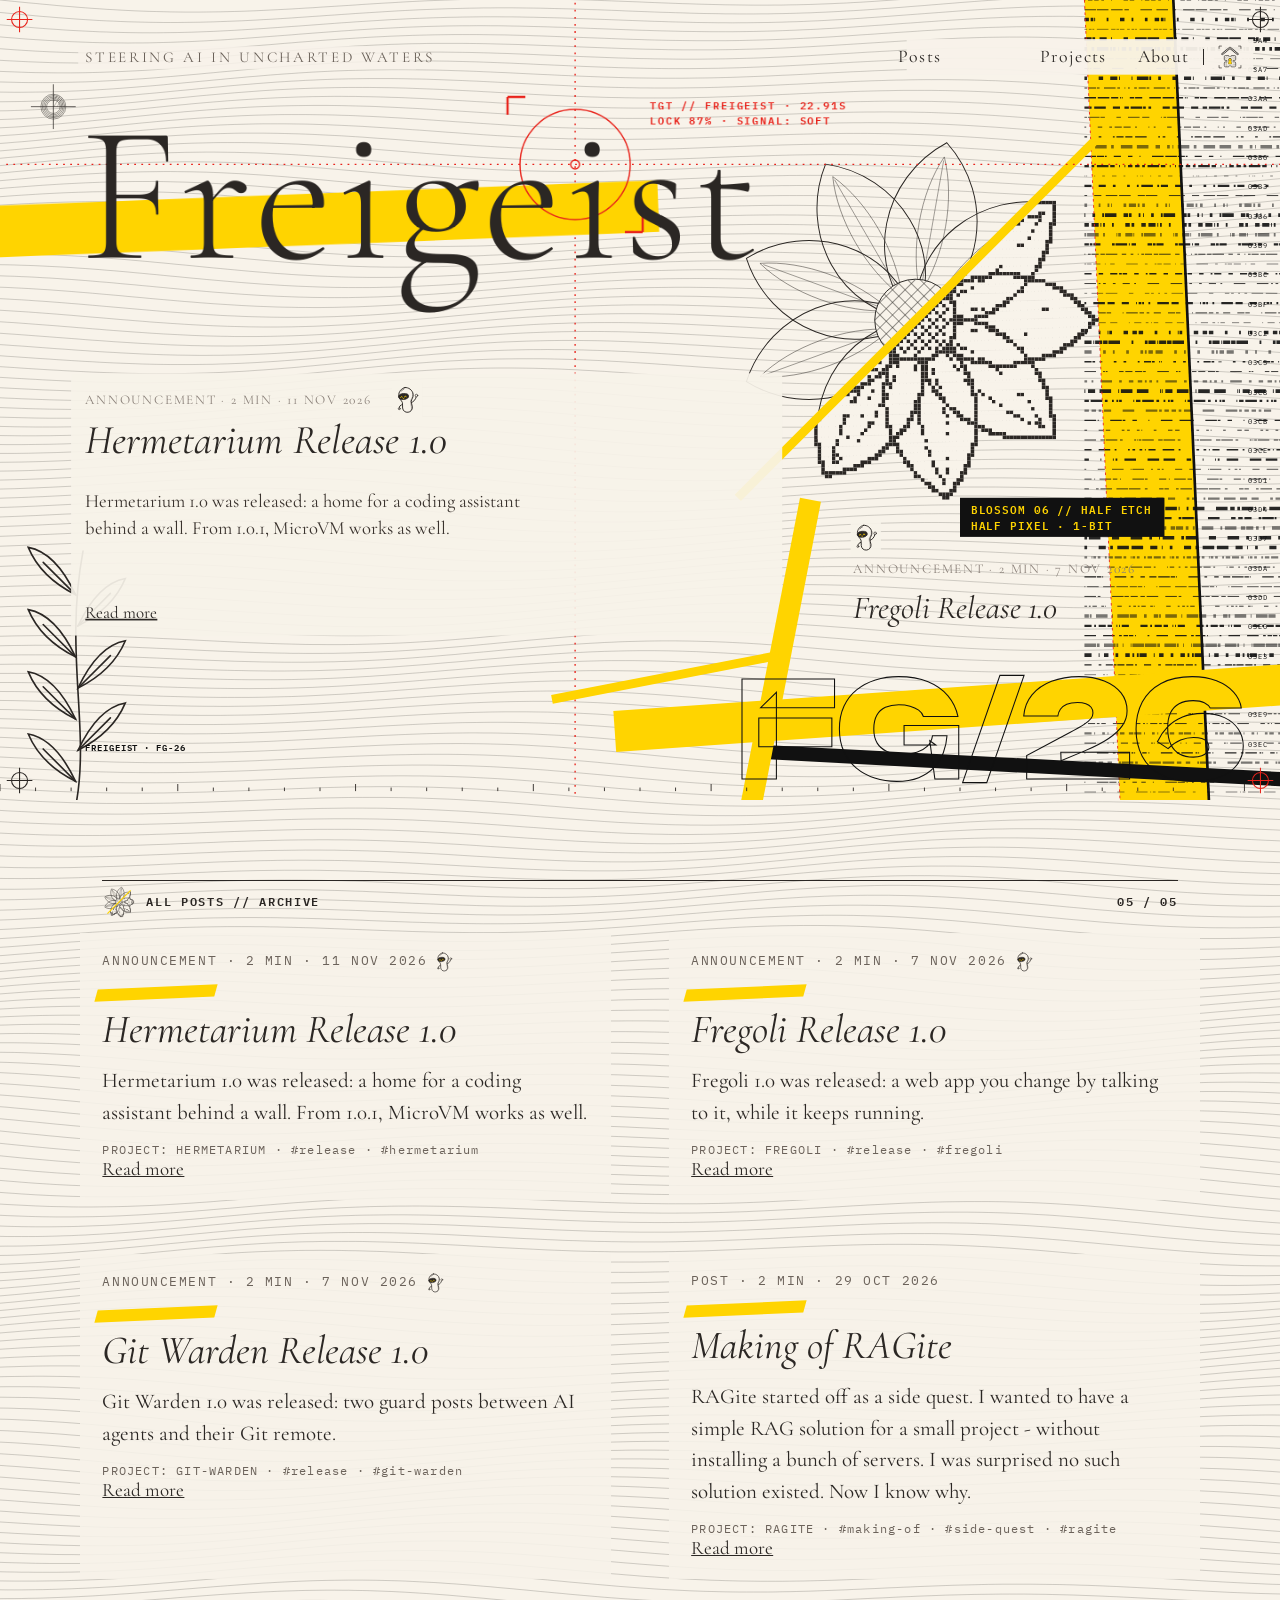
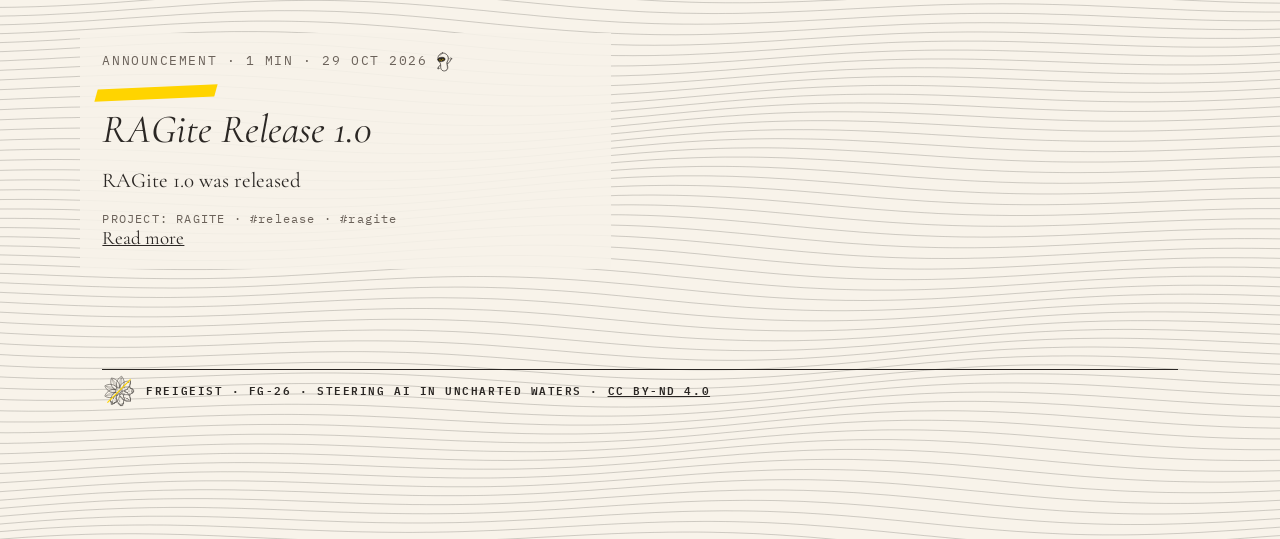
==== commit fa03b143: "Publish site from main 58323c1" ====
--- a/index.html
+++ b/index.html
@@ -1,4 +1,4 @@
-<!doctype html><html lang="en"><head><script>(function(){var P={"acid-green":["#C0FE04","#ff3d7f"],"signal-orange":["#ff5a1f","#2f3cff"],"hot-magenta":["#ff2e88","#0fa3b1"],"cobalt":["#2f3cff","#ff5a1f","#9aa3ff"],"warning-red":["#e8231b","#1f3fbf"],"safety-yellow":["#ffd400","#e8231b"]},k=Object.keys(P),q=new URLSearchParams(location.search).get("accent"),n=P[q]?q:k[Math.floor(Math.random()*k.length)],c=P[n],s=document.documentElement.style;s.setProperty("--accent",c[0]);s.setProperty("--hud",c[1]);s.setProperty("--acc-text",c[2]||c[0]);document.documentElement.dataset.accent=n})();</script><meta charset="utf-8"><meta name="viewport" content="width=device-width,initial-scale=1"><title>Freigeist</title><link rel="stylesheet" href="theme/fonts.css"><link rel="stylesheet" href="theme/content.css"><link rel="icon" href="assets/freigeist-mark.svg"><style>body{margin:0;background:#f8f3ea}svg{display:block;width:100%;height:auto}.m{display:none}@media(max-width:700px){.d{display:none}.m{display:block}}nav.demo{position:fixed;bottom:8px;left:8px;font:12px monospace;background:#111;color:var(--acc-text);padding:4px 8px}nav.demo a{color:var(--acc-text)}</style></head><body><svg class="d" xmlns="http://www.w3.org/2000/svg" width="1440" height="900" viewBox="0 0 1440 900"><defs>
+<!doctype html><html lang="en"><head><script>(function(){var P={"acid-green":["#C0FE04","#ff3d7f"],"signal-orange":["#ff5a1f","#2f3cff"],"hot-magenta":["#ff2e88","#0fa3b1"],"cobalt":["#2f3cff","#ff5a1f","#9aa3ff"],"warning-red":["#e8231b","#1f3fbf"],"safety-yellow":["#ffd400","#e8231b"]},k=Object.keys(P),q=new URLSearchParams(location.search).get("accent"),n=P[q]?q:k[Math.floor(Math.random()*k.length)],c=P[n],s=document.documentElement.style;s.setProperty("--accent",c[0]);s.setProperty("--hud",c[1]);s.setProperty("--acc-text",c[2]||c[0]);document.documentElement.dataset.accent=n})();</script><meta charset="utf-8"><meta name="google-site-verification" content="kjHdjMt_2TgNqzExmmSZ4jDHpWZFUX_3mW5EGm2OaaE" /><meta name="viewport" content="width=device-width,initial-scale=1"><title>Freigeist</title><link rel="stylesheet" href="theme/fonts.css"><link rel="stylesheet" href="theme/content.css"><link rel="icon" href="assets/freigeist-mark.svg"><style>body{margin:0;background:#f8f3ea}svg{display:block;width:100%;height:auto}.m{display:none}@media(max-width:700px){.d{display:none}.m{display:block}}nav.demo{position:fixed;bottom:8px;left:8px;font:12px monospace;background:#111;color:var(--acc-text);padding:4px 8px}nav.demo a{color:var(--acc-text)}</style></head><body><svg class="d" xmlns="http://www.w3.org/2000/svg" width="1440" height="900" viewBox="0 0 1440 900"><defs>
 <filter id="wc" x="-30%" y="-30%" width="160%" height="160%"><feTurbulence type="fractalNoise" baseFrequency="0.012" numOctaves="3" seed="3"/><feDisplacementMap in="SourceGraphic" scale="60"/><feGaussianBlur stdDeviation="6"/></filter>
 <filter id="paper"><feTurbulence type="fractalNoise" baseFrequency="0.9" numOctaves="2" seed="5"/><feColorMatrix values="0 0 0 0 0.45  0 0 0 0 0.38  0 0 0 0 0.3  0 0 0 0.07 0"/></filter>
 <filter id="concrete"><feTurbulence type="fractalNoise" baseFrequency="0.04" numOctaves="5" seed="9"/><feColorMatrix values="0 0 0 0 0.3  0 0 0 0 0.3  0 0 0 0 0.32  0 0 0 0.55 0"/></filter>
@@ -8,9 +8,9 @@
 </defs><rect width="1440" height="900" fill="#f8f3ea"/><defs><pattern id="hatch" width="6" height="6" patternUnits="userSpaceOnUse" patternTransform="rotate(35)"><line x1="0" y1="0" x2="0" y2="6" stroke="#2b2724" stroke-width=".7"/></pattern>
 <pattern id="xhatch" width="6" height="6" patternUnits="userSpaceOnUse" patternTransform="rotate(-25)"><path d="M0 0V6M0 3H6" stroke="#2b2724" stroke-width=".6"/></pattern>
 <pattern id="tone" width="7" height="7" patternUnits="userSpaceOnUse" patternTransform="rotate(45)"><circle cx="3.5" cy="3.5" r="1.5" fill="#111"/></pattern></defs><defs><pattern id="fine" width="3.2" height="3.2" patternUnits="userSpaceOnUse" patternTransform="rotate(30)"><line x1="0" y1="0" x2="0" y2="3.2" stroke="#2b2724" stroke-width=".55"/></pattern>
-<pattern id="fine2" width="3.2" height="3.2" patternUnits="userSpaceOnUse" patternTransform="rotate(-40)"><path d="M0 0V3.2M0 1.6H3.2" stroke="#2b2724" stroke-width=".45"/></pattern></defs><polyline points="0,0.0 8,0.8 16,1.6 24,2.4 32,3.2 40,3.9 48,4.7 56,5.4 64,6.2 72,6.9 80,7.5 88,8.2 96,8.8 104,9.4 112,9.9 120,10.5 128,10.9 136,11.4 144,11.8 152,12.2 160,12.5 168,12.8 176,13.0 184,13.2 192,13.4 200,13.5 208,13.6 216,13.6 224,13.6 232,13.5 240,13.4 248,13.3 256,13.1 264,12.9 272,12.7 280,12.4 288,12.1 296,11.7 304,11.3 312,10.9 320,10.5 328,10.1 336,9.6 344,9.1 352,8.7 360,8.1 368,7.6 376,7.1 384,6.6 392,6.1 400,5.6 408,5.0 416,4.5 424,4.0 432,3.5 440,3.1 448,2.6 456,2.1 464,1.7 472,1.3 480,0.9 488,0.6 496,0.3 504,-0.0 512,-0.3 520,-0.6 528,-0.8 536,-1.0 544,-1.1 552,-1.2 560,-1.3 568,-1.4 576,-1.4 584,-1.4 592,-1.4 600,-1.3 608,-1.2 616,-1.1 624,-0.9 632,-0.8 640,-0.6 648,-0.4 656,-0.1 664,0.1 672,0.4 680,0.7 688,1.0 696,1.3 704,1.6 712,1.9 720,2.2 728,2.6 736,2.9 744,3.2 752,3.5 760,3.8 768,4.1 776,4.3 784,4.6 792,4.8 800,5.0 808,5.2 816,5.4 824,5.5 832,5.6 840,5.7 848,5.8 856,5.8 864,5.8 872,5.7 880,5.7 888,5.5 896,5.4 904,5.2 912,5.0 920,4.7 928,4.4 936,4.1 944,3.7 952,3.4 960,2.9 968,2.5 976,2.0 984,1.5 992,0.9 1000,0.4 1008,-0.2 1016,-0.8 1024,-1.4 1032,-2.1 1040,-2.7 1048,-3.4 1056,-4.0 1064,-4.7 1072,-5.4 1080,-6.1 1088,-6.7 1096,-7.4 1104,-8.1 1112,-8.7 1120,-9.3 1128,-10.0 1136,-10.6 1144,-11.1 1152,-11.7 1160,-12.2 1168,-12.7 1176,-13.2 1184,-13.6 1192,-14.0 1200,-14.4 1208,-14.7 1216,-15.0 1224,-15.3 1232,-15.5 1240,-15.6 1248,-15.7 1256,-15.8 1264,-15.8 1272,-15.8 1280,-15.8 1288,-15.6 1296,-15.5 1304,-15.3 1312,-15.0 1320,-14.8 1328,-14.4 1336,-14.1 1344,-13.7 1352,-13.2 1360,-12.7 1368,-12.2 1376,-11.6 1384,-11.1 1392,-10.4 1400,-9.8 1408,-9.2 1416,-8.5 1424,-7.8 1432,-7.1 1440,-6.3" fill="none" stroke="#2b2724" stroke-width=".55" opacity="0.42"/><polyline points="0,14.0 8,14.8 16,15.5 24,16.3 32,17.0 40,17.8 48,18.5 56,19.1 64,19.8 72,20.4 80,21.0 88,21.6 96,22.1 104,22.6 112,23.1 120,23.5 128,23.8 136,24.2 144,24.5 152,24.7 160,24.9 168,25.1 176,25.2 184,25.3 192,25.3 200,25.3 208,25.2 216,25.1 224,25.0 232,24.8 240,24.6 248,24.3 256,24.0 264,23.7 272,23.4 280,23.0 288,22.6 296,22.1 304,21.7 312,21.2 320,20.7 328,20.2 336,19.6 344,19.1 352,18.5 360,18.0 368,17.4 376,16.9 384,16.3 392,15.8 400,15.2 408,14.7 416,14.2 424,13.7 432,13.2 440,12.7 448,12.2 456,11.8 464,11.4 472,11.0 480,10.7 488,10.4 496,10.1 504,9.8 512,9.6 520,9.4 528,9.2 536,9.1 544,8.9 552,8.9 560,8.8 568,8.8 576,8.8 584,8.9 592,9.0 600,9.1 608,9.2 616,9.4 624,9.6 632,9.8 640,10.0 648,10.2 656,10.5 664,10.8 672,11.0 680,11.3 688,11.6 696,11.9 704,12.3 712,12.6 720,12.9 728,13.2 736,13.5 744,13.8 752,14.0 760,14.3 768,14.5 776,14.8 784,15.0 792,15.2 800,15.3 808,15.4 816,15.6 824,15.6 832,15.7 840,15.7 848,15.7 856,15.6 864,15.6 872,15.4 880,15.3 888,15.1 896,14.9 904,14.6 912,14.4 920,14.0 928,13.7 936,13.3 944,12.9 952,12.4 960,12.0 968,11.5 976,11.0 984,10.4 992,9.8 1000,9.3 1008,8.7 1016,8.1 1024,7.4 1032,6.8 1040,6.2 1048,5.5 1056,4.9 1064,4.2 1072,3.6 1080,2.9 1088,2.3 1096,1.7 1104,1.1 1112,0.5 1120,-0.0 1128,-0.6 1136,-1.1 1144,-1.6 1152,-2.0 1160,-2.4 1168,-2.8 1176,-3.2 1184,-3.5 1192,-3.8 1200,-4.0 1208,-4.2 1216,-4.4 1224,-4.5 1232,-4.6 1240,-4.6 1248,-4.6 1256,-4.5 1264,-4.4 1272,-4.2 1280,-4.0 1288,-3.8 1296,-3.5 1304,-3.1 1312,-2.8 1320,-2.3 1328,-1.9 1336,-1.4 1344,-0.9 1352,-0.3 1360,0.3 1368,0.9 1376,1.5 1384,2.2 1392,2.9 1400,3.6 1408,4.3 1416,5.1 1424,5.8 1432,6.6 1440,7.4" fill="none" stroke="#2b2724" stroke-width=".55" opacity="0.42"/><polyline points="0,27.9 8,28.6 16,29.3 24,30.0 32,30.7 40,31.4 48,32.0 56,32.6 64,33.1 72,33.7 80,34.2 88,34.6 96,35.0 104,35.4 112,35.8 120,36.0 128,36.3 136,36.5 144,36.7 152,36.8 160,36.9 168,36.9 176,36.9 184,36.8 192,36.7 200,36.6 208,36.4 216,36.2 224,35.9 232,35.6 240,35.3 248,34.9 256,34.5 264,34.1 272,33.6 280,33.1 288,32.6 296,32.1 304,31.5 312,31.0 320,30.4 328,29.8 336,29.3 344,28.7 352,28.1 360,27.5 368,26.9 376,26.3 384,25.7 392,25.2 400,24.6 408,24.1 416,23.6 424,23.1 432,22.6 440,22.1 448,21.7 456,21.3 464,20.9 472,20.6 480,20.3 488,20.0 496,19.8 504,19.5 512,19.4 520,19.2 528,19.1 536,19.0 544,18.9 552,18.9 560,18.9 568,19.0 576,19.0 584,19.1 592,19.3 600,19.4 608,19.6 616,19.8 624,20.0 632,20.2 640,20.5 648,20.8 656,21.0 664,21.3 672,21.6 680,21.9 688,22.2 696,22.5 704,22.8 712,23.1 720,23.4 728,23.7 736,24.0 744,24.2 752,24.5 760,24.7 768,24.9 776,25.1 784,25.3 792,25.4 800,25.5 808,25.6 816,25.6 824,25.7 832,25.6 840,25.6 848,25.5 856,25.4 864,25.3 872,25.1 880,24.9 888,24.6 896,24.4 904,24.1 912,23.7 920,23.4 928,23.0 936,22.5 944,22.1 952,21.6 960,21.1 968,20.6 976,20.0 984,19.5 992,18.9 1000,18.3 1008,17.7 1016,17.1 1024,16.5 1032,15.9 1040,15.3 1048,14.7 1056,14.1 1064,13.5 1072,12.9 1080,12.3 1088,11.7 1096,11.2 1104,10.7 1112,10.2 1120,9.7 1128,9.3 1136,8.9 1144,8.5 1152,8.2 1160,7.8 1168,7.6 1176,7.3 1184,7.2 1192,7.0 1200,6.9 1208,6.8 1216,6.8 1224,6.8 1232,6.9 1240,7.0 1248,7.2 1256,7.4 1264,7.6 1272,7.9 1280,8.3 1288,8.6 1296,9.1 1304,9.5 1312,10.0 1320,10.5 1328,11.1 1336,11.7 1344,12.3 1352,13.0 1360,13.6 1368,14.3 1376,15.1 1384,15.8 1392,16.6 1400,17.3 1408,18.1 1416,18.9 1424,19.7 1432,20.4 1440,21.2" fill="none" stroke="#2b2724" stroke-width=".55" opacity="0.42"/><polyline points="0,41.5 8,42.2 16,42.8 24,43.5 32,44.1 40,44.6 48,45.1 56,45.6 64,46.1 72,46.5 80,46.9 88,47.2 96,47.5 104,47.8 112,48.0 120,48.1 128,48.3 136,48.3 144,48.4 152,48.3 160,48.3 168,48.2 176,48.0 184,47.8 192,47.6 200,47.3 208,47.0 216,46.7 224,46.3 232,45.9 240,45.4 248,45.0 256,44.5 264,43.9 272,43.4 280,42.8 288,42.2 296,41.6 304,41.0 312,40.4 320,39.8 328,39.2 336,38.5 344,37.9 352,37.3 360,36.7 368,36.1 376,35.5 384,34.9 392,34.4 400,33.8 408,33.3 416,32.8 424,32.3 432,31.9 440,31.5 448,31.1 456,30.7 464,30.4 472,30.1 480,29.8 488,29.6 496,29.4 504,29.2 512,29.1 520,29.0 528,29.0 536,28.9 544,28.9 552,29.0 560,29.0 568,29.1 576,29.3 584,29.4 592,29.6 600,29.8 608,30.0 616,30.2 624,30.5 632,30.7 640,31.0 648,31.3 656,31.6 664,31.9 672,32.2 680,32.5 688,32.8 696,33.1 704,33.4 712,33.7 720,34.0 728,34.2 736,34.5 744,34.7 752,34.9 760,35.1 768,35.3 776,35.4 784,35.5 792,35.6 800,35.7 808,35.7 816,35.7 824,35.7 832,35.6 840,35.5 848,35.4 856,35.2 864,35.0 872,34.8 880,34.5 888,34.2 896,33.9 904,33.5 912,33.2 920,32.8 928,32.3 936,31.9 944,31.4 952,30.9 960,30.4 968,29.8 976,29.3 984,28.7 992,28.2 1000,27.6 1008,27.0 1016,26.4 1024,25.9 1032,25.3 1040,24.7 1048,24.2 1056,23.6 1064,23.1 1072,22.6 1080,22.1 1088,21.6 1096,21.1 1104,20.7 1112,20.3 1120,20.0 1128,19.6 1136,19.3 1144,19.1 1152,18.8 1160,18.7 1168,18.5 1176,18.4 1184,18.4 1192,18.3 1200,18.4 1208,18.4 1216,18.6 1224,18.7 1232,18.9 1240,19.2 1248,19.5 1256,19.8 1264,20.2 1272,20.6 1280,21.0 1288,21.5 1296,22.1 1304,22.6 1312,23.2 1320,23.8 1328,24.5 1336,25.2 1344,25.9 1352,26.6 1360,27.3 1368,28.1 1376,28.9 1384,29.6 1392,30.4 1400,31.2 1408,32.0 1416,32.8 1424,33.6 1432,34.4 1440,35.1" fill="none" stroke="#2b2724" stroke-width=".55" opacity="0.42"/><polyline points="0,54.8 8,55.4 16,56.0 24,56.5 32,57.0 40,57.5 48,57.9 56,58.3 64,58.6 72,58.9 80,59.1 88,59.3 96,59.5 104,59.6 112,59.7 120,59.7 128,59.7 136,59.6 144,59.5 152,59.3 160,59.1 168,58.9 176,58.6 184,58.3 192,58.0 200,57.6 208,57.1 216,56.7 224,56.2 232,55.7 240,55.1 248,54.6 256,54.0 264,53.4 272,52.7 280,52.1 288,51.5 296,50.8 304,50.2 312,49.5 320,48.8 328,48.2 336,47.5 344,46.9 352,46.3 360,45.6 368,45.0 376,44.5 384,43.9 392,43.4 400,42.9 408,42.4 416,41.9 424,41.5 432,41.1 440,40.7 448,40.4 456,40.1 464,39.8 472,39.6 480,39.4 488,39.2 496,39.1 504,39.0 512,38.9 520,38.9 528,38.9 536,38.9 544,39.0 552,39.1 560,39.2 568,39.3 576,39.5 584,39.7 592,39.9 600,40.2 608,40.4 616,40.7 624,41.0 632,41.3 640,41.6 648,41.9 656,42.2 664,42.5 672,42.8 680,43.1 688,43.4 696,43.7 704,44.0 712,44.3 720,44.5 728,44.8 736,45.0 744,45.2 752,45.4 760,45.5 768,45.6 776,45.7 784,45.8 792,45.8 800,45.8 808,45.8 816,45.8 824,45.7 832,45.6 840,45.4 848,45.2 856,45.0 864,44.8 872,44.5 880,44.2 888,43.9 896,43.5 904,43.1 912,42.7 920,42.3 928,41.9 936,41.4 944,40.9 952,40.4 960,39.9 968,39.3 976,38.8 984,38.3 992,37.7 1000,37.2 1008,36.6 1016,36.1 1024,35.6 1032,35.1 1040,34.5 1048,34.1 1056,33.6 1064,33.1 1072,32.7 1080,32.3 1088,31.9 1096,31.5 1104,31.2 1112,30.9 1120,30.7 1128,30.5 1136,30.3 1144,30.1 1152,30.1 1160,30.0 1168,30.0 1176,30.0 1184,30.1 1192,30.2 1200,30.3 1208,30.5 1216,30.8 1224,31.1 1232,31.4 1240,31.8 1248,32.2 1256,32.6 1264,33.1 1272,33.6 1280,34.2 1288,34.8 1296,35.4 1304,36.1 1312,36.7 1320,37.4 1328,38.2 1336,38.9 1344,39.7 1352,40.4 1360,41.2 1368,42.0 1376,42.8 1384,43.6 1392,44.4 1400,45.2 1408,46.0 1416,46.8 1424,47.5 1432,48.3 1440,49.0" fill="none" stroke="#2b2724" stroke-width=".55" opacity="0.42"/><polyline points="0,67.8 8,68.3 16,68.7 24,69.1 32,69.5 40,69.8 48,70.1 56,70.4 64,70.6 72,70.7 80,70.8 88,70.9 96,70.9 104,70.9 112,70.8 120,70.7 128,70.5 136,70.3 144,70.1 152,69.8 160,69.5 168,69.1 176,68.7 184,68.3 192,67.8 200,67.3 208,66.7 216,66.2 224,65.6 232,65.0 240,64.4 248,63.7 256,63.1 264,62.4 272,61.7 280,61.0 288,60.3 296,59.7 304,59.0 312,58.3 320,57.6 328,57.0 336,56.3 344,55.7 352,55.0 360,54.5 368,53.9 376,53.3 384,52.8 392,52.3 400,51.8 408,51.4 416,51.0 424,50.6 432,50.3 440,49.9 448,49.7 456,49.4 464,49.2 472,49.1 480,48.9 488,48.8 496,48.8 504,48.8 512,48.8 520,48.8 528,48.9 536,49.0 544,49.1 552,49.3 560,49.5 568,49.7 576,49.9 584,50.1 592,50.4 600,50.7 608,51.0 616,51.3 624,51.6 632,51.9 640,52.2 648,52.6 656,52.9 664,53.2 672,53.5 680,53.8 688,54.1 696,54.4 704,54.7 712,54.9 720,55.2 728,55.4 736,55.5 744,55.7 752,55.9 760,56.0 768,56.1 776,56.1 784,56.1 792,56.1 800,56.1 808,56.0 816,55.9 824,55.8 832,55.6 840,55.4 848,55.2 856,55.0 864,54.7 872,54.4 880,54.1 888,53.7 896,53.3 904,52.9 912,52.5 920,52.0 928,51.6 936,51.1 944,50.6 952,50.1 960,49.6 968,49.1 976,48.6 984,48.1 992,47.6 1000,47.1 1008,46.6 1016,46.1 1024,45.7 1032,45.2 1040,44.8 1048,44.4 1056,44.0 1064,43.6 1072,43.3 1080,42.9 1088,42.7 1096,42.4 1104,42.2 1112,42.0 1120,41.9 1128,41.8 1136,41.7 1144,41.7 1152,41.7 1160,41.8 1168,41.9 1176,42.1 1184,42.3 1192,42.5 1200,42.8 1208,43.1 1216,43.5 1224,43.9 1232,44.3 1240,44.8 1248,45.3 1256,45.9 1264,46.4 1272,47.1 1280,47.7 1288,48.4 1296,49.1 1304,49.8 1312,50.5 1320,51.3 1328,52.0 1336,52.8 1344,53.6 1352,54.4 1360,55.2 1368,56.0 1376,56.8 1384,57.6 1392,58.4 1400,59.1 1408,59.9 1416,60.6 1424,61.4 1432,62.1 1440,62.8" fill="none" stroke="#2b2724" stroke-width=".55" opacity="0.42"/><polyline points="0,80.3 8,80.6 16,80.9 24,81.2 32,81.5 40,81.7 48,81.8 56,81.9 64,82.0 72,82.0 80,82.0 88,81.9 96,81.8 104,81.6 112,81.4 120,81.1 128,80.8 136,80.5 144,80.1 152,79.7 160,79.3 168,78.8 176,78.3 184,77.7 192,77.1 200,76.5 208,75.9 216,75.3 224,74.6 232,73.9 240,73.2 248,72.5 256,71.8 264,71.1 272,70.4 280,69.7 288,69.0 296,68.3 304,67.6 312,66.9 320,66.2 328,65.6 336,64.9 344,64.3 352,63.7 360,63.2 368,62.6 376,62.1 384,61.6 392,61.2 400,60.8 408,60.4 416,60.1 424,59.8 432,59.5 440,59.3 448,59.1 456,58.9 464,58.8 472,58.7 480,58.6 488,58.6 496,58.6 504,58.7 512,58.8 520,58.9 528,59.0 536,59.2 544,59.4 552,59.6 560,59.9 568,60.1 576,60.4 584,60.7 592,61.0 600,61.3 608,61.7 616,62.0 624,62.3 632,62.7 640,63.0 648,63.4 656,63.7 664,64.0 672,64.3 680,64.6 688,64.9 696,65.2 704,65.4 712,65.7 720,65.9 728,66.0 736,66.2 744,66.3 752,66.4 760,66.5 768,66.6 776,66.6 784,66.6 792,66.5 800,66.4 808,66.3 816,66.2 824,66.0 832,65.8 840,65.6 848,65.4 856,65.1 864,64.8 872,64.4 880,64.1 888,63.7 896,63.3 904,62.9 912,62.5 920,62.0 928,61.6 936,61.1 944,60.6 952,60.2 960,59.7 968,59.2 976,58.7 984,58.3 992,57.8 1000,57.4 1008,56.9 1016,56.5 1024,56.1 1032,55.8 1040,55.4 1048,55.1 1056,54.8 1064,54.5 1072,54.3 1080,54.1 1088,53.9 1096,53.7 1104,53.6 1112,53.6 1120,53.6 1128,53.6 1136,53.6 1144,53.7 1152,53.9 1160,54.1 1168,54.3 1176,54.6 1184,54.9 1192,55.2 1200,55.6 1208,56.1 1216,56.5 1224,57.0 1232,57.6 1240,58.1 1248,58.7 1256,59.4 1264,60.0 1272,60.7 1280,61.4 1288,62.2 1296,62.9 1304,63.7 1312,64.4 1320,65.2 1328,66.0 1336,66.8 1344,67.6 1352,68.4 1360,69.2 1368,70.0 1376,70.7 1384,71.5 1392,72.2 1400,73.0 1408,73.7 1416,74.3 1424,75.0 1432,75.6 1440,76.2" fill="none" stroke="#2b2724" stroke-width=".55" opacity="0.42"/><polyline points="0,92.2 8,92.4 16,92.6 24,92.8 32,92.9 40,92.9 48,92.9 56,92.9 64,92.8 72,92.7 80,92.5 88,92.3 96,92.1 104,91.8 112,91.4 120,91.0 128,90.6 136,90.1 144,89.7 152,89.1 160,88.6 168,88.0 176,87.4 184,86.7 192,86.1 200,85.4 208,84.7 216,84.0 224,83.3 232,82.5 240,81.8 248,81.0 256,80.3 264,79.6 272,78.8 280,78.1 288,77.4 296,76.7 304,76.0 312,75.4 320,74.7 328,74.1 336,73.5 344,72.9 352,72.4 360,71.9 368,71.4 376,71.0 384,70.6 392,70.2 400,69.9 408,69.6 416,69.3 424,69.1 432,68.9 440,68.7 448,68.6 456,68.5 464,68.5 472,68.5 480,68.5 488,68.6 496,68.7 504,68.8 512,69.0 520,69.2 528,69.4 536,69.6 544,69.9 552,70.2 560,70.5 568,70.8 576,71.1 584,71.5 592,71.8 600,72.2 608,72.6 616,72.9 624,73.3 632,73.6 640,74.0 648,74.3 656,74.7 664,75.0 672,75.3 680,75.6 688,75.8 696,76.1 704,76.3 712,76.5 720,76.7 728,76.9 736,77.0 744,77.1 752,77.2 760,77.2 768,77.2 776,77.2 784,77.1 792,77.0 800,76.9 808,76.8 816,76.6 824,76.4 832,76.2 840,75.9 848,75.6 856,75.3 864,75.0 872,74.7 880,74.3 888,73.9 896,73.5 904,73.1 912,72.7 920,72.2 928,71.8 936,71.4 944,70.9 952,70.5 960,70.0 968,69.6 976,69.2 984,68.8 992,68.4 1000,68.0 1008,67.6 1016,67.3 1024,67.0 1032,66.7 1040,66.4 1048,66.2 1056,66.0 1064,65.8 1072,65.7 1080,65.6 1088,65.5 1096,65.5 1104,65.5 1112,65.6 1120,65.7 1128,65.8 1136,66.0 1144,66.2 1152,66.4 1160,66.7 1168,67.1 1176,67.4 1184,67.9 1192,68.3 1200,68.8 1208,69.3 1216,69.9 1224,70.5 1232,71.1 1240,71.7 1248,72.4 1256,73.1 1264,73.8 1272,74.5 1280,75.3 1288,76.0 1296,76.8 1304,77.6 1312,78.4 1320,79.2 1328,79.9 1336,80.7 1344,81.5 1352,82.3 1360,83.0 1368,83.8 1376,84.5 1384,85.2 1392,85.9 1400,86.5 1408,87.2 1416,87.8 1424,88.3 1432,88.8 1440,89.3" fill="none" stroke="#2b2724" stroke-width=".55" opacity="0.42"/><polyline points="0,103.6 8,103.7 16,103.8 24,103.8 32,103.7 40,103.6 48,103.5 56,103.3 64,103.1 72,102.9 80,102.5 88,102.2 96,101.8 104,101.4 112,100.9 120,100.4 128,99.9 136,99.3 144,98.7 152,98.1 160,97.4 168,96.8 176,96.1 184,95.4 192,94.6 200,93.9 208,93.1 216,92.4 224,91.6 232,90.9 240,90.1 248,89.4 256,88.6 264,87.9 272,87.2 280,86.4 288,85.8 296,85.1 304,84.4 312,83.8 320,83.2 328,82.7 336,82.1 344,81.6 352,81.1 360,80.7 368,80.3 376,79.9 384,79.6 392,79.3 400,79.1 408,78.9 416,78.7 424,78.6 432,78.5 440,78.4 448,78.4 456,78.4 464,78.5 472,78.6 480,78.7 488,78.8 496,79.0 504,79.2 512,79.5 520,79.7 528,80.0 536,80.3 544,80.7 552,81.0 560,81.4 568,81.7 576,82.1 584,82.5 592,82.9 600,83.3 608,83.7 616,84.0 624,84.4 632,84.8 640,85.1 648,85.5 656,85.8 664,86.1 672,86.4 680,86.7 688,86.9 696,87.2 704,87.4 712,87.6 720,87.7 728,87.8 736,87.9 744,88.0 752,88.0 760,88.0 768,88.0 776,87.9 784,87.8 792,87.7 800,87.6 808,87.4 816,87.2 824,87.0 832,86.7 840,86.4 848,86.1 856,85.8 864,85.5 872,85.1 880,84.7 888,84.4 896,84.0 904,83.6 912,83.2 920,82.7 928,82.3 936,81.9 944,81.5 952,81.1 960,80.7 968,80.4 976,80.0 984,79.6 992,79.3 1000,79.0 1008,78.7 1016,78.5 1024,78.2 1032,78.0 1040,77.9 1048,77.7 1056,77.6 1064,77.5 1072,77.5 1080,77.5 1088,77.5 1096,77.6 1104,77.7 1112,77.9 1120,78.1 1128,78.3 1136,78.6 1144,78.9 1152,79.3 1160,79.7 1168,80.1 1176,80.6 1184,81.1 1192,81.6 1200,82.2 1208,82.8 1216,83.4 1224,84.1 1232,84.7 1240,85.4 1248,86.2 1256,86.9 1264,87.6 1272,88.4 1280,89.1 1288,89.9 1296,90.7 1304,91.5 1312,92.2 1320,93.0 1328,93.8 1336,94.5 1344,95.2 1352,96.0 1360,96.6 1368,97.3 1376,98.0 1384,98.6 1392,99.2 1400,99.8 1408,100.3 1416,100.8 1424,101.2 1432,101.7 1440,102.0" fill="none" stroke="#2b2724" stroke-width=".55" opacity="0.42"/><polyline points="0,114.5 8,114.4 16,114.3 24,114.2 32,114.0 40,113.8 48,113.5 56,113.2 64,112.9 72,112.5 80,112.0 88,111.6 96,111.1 104,110.5 112,109.9 120,109.3 128,108.7 136,108.1 144,107.4 152,106.7 160,105.9 168,105.2 176,104.5 184,103.7 192,102.9 200,102.1 208,101.4 216,100.6 224,99.8 232,99.1 240,98.3 248,97.6 256,96.8 264,96.1 272,95.4 280,94.8 288,94.1 296,93.5 304,92.9 312,92.3 320,91.8 328,91.3 336,90.9 344,90.4 352,90.1 360,89.7 368,89.4 376,89.1 384,88.9 392,88.7 400,88.6 408,88.5 416,88.4 424,88.4 432,88.4 440,88.4 448,88.5 456,88.6 464,88.8 472,88.9 480,89.1 488,89.4 496,89.7 504,90.0 512,90.3 520,90.6 528,91.0 536,91.3 544,91.7 552,92.1 560,92.5 568,92.9 576,93.3 584,93.8 592,94.2 600,94.6 608,95.0 616,95.4 624,95.8 632,96.1 640,96.5 648,96.8 656,97.2 664,97.5 672,97.7 680,98.0 688,98.2 696,98.4 704,98.6 712,98.7 720,98.9 728,98.9 736,99.0 744,99.0 752,99.0 760,99.0 768,98.9 776,98.8 784,98.7 792,98.6 800,98.4 808,98.2 816,97.9 824,97.7 832,97.4 840,97.1 848,96.8 856,96.5 864,96.1 872,95.8 880,95.4 888,95.0 896,94.7 904,94.3 912,93.9 920,93.5 928,93.1 936,92.8 944,92.4 952,92.1 960,91.7 968,91.4 976,91.1 984,90.8 992,90.6 1000,90.3 1008,90.1 1016,90.0 1024,89.8 1032,89.7 1040,89.6 1048,89.6 1056,89.6 1064,89.6 1072,89.7 1080,89.8 1088,89.9 1096,90.1 1104,90.3 1112,90.6 1120,90.8 1128,91.2 1136,91.6 1144,92.0 1152,92.4 1160,92.9 1168,93.4 1176,93.9 1184,94.5 1192,95.1 1200,95.7 1208,96.4 1216,97.1 1224,97.8 1232,98.5 1240,99.2 1248,99.9 1256,100.7 1264,101.4 1272,102.2 1280,102.9 1288,103.7 1296,104.4 1304,105.2 1312,105.9 1320,106.6 1328,107.3 1336,108.0 1344,108.7 1352,109.3 1360,109.9 1368,110.5 1376,111.1 1384,111.6 1392,112.1 1400,112.6 1408,113.0 1416,113.4 1424,113.7 1432,114.0 1440,114.2" fill="none" stroke="#2b2724" stroke-width=".55" opacity="0.42"/><polyline points="0,124.7 8,124.6 16,124.3 24,124.1 32,123.8 40,123.4 48,123.0 56,122.6 64,122.1 72,121.6 80,121.1 88,120.5 96,119.9 104,119.3 112,118.6 120,117.9 128,117.2 136,116.5 144,115.7 152,115.0 160,114.2 168,113.4 176,112.6 184,111.8 192,111.0 200,110.3 208,109.5 216,108.7 224,107.9 232,107.2 240,106.5 248,105.8 256,105.1 264,104.4 272,103.8 280,103.2 288,102.6 296,102.0 304,101.5 312,101.0 320,100.6 328,100.2 336,99.8 344,99.5 352,99.2 360,99.0 368,98.8 376,98.6 384,98.5 392,98.4 400,98.4 408,98.4 416,98.4 424,98.5 432,98.6 440,98.7 448,98.9 456,99.1 464,99.4 472,99.7 480,100.0 488,100.3 496,100.6 504,101.0 512,101.4 520,101.8 528,102.2 536,102.6 544,103.1 552,103.5 560,104.0 568,104.4 576,104.9 584,105.3 592,105.7 600,106.2 608,106.6 616,107.0 624,107.4 632,107.7 640,108.1 648,108.4 656,108.7 664,109.0 672,109.2 680,109.5 688,109.7 696,109.8 704,110.0 712,110.1 720,110.2 728,110.2 736,110.2 744,110.2 752,110.2 760,110.1 768,110.0 776,109.9 784,109.7 792,109.6 800,109.4 808,109.1 816,108.9 824,108.6 832,108.3 840,108.0 848,107.7 856,107.4 864,107.0 872,106.7 880,106.3 888,106.0 896,105.6 904,105.2 912,104.9 920,104.5 928,104.2 936,103.9 944,103.6 952,103.3 960,103.0 968,102.7 976,102.5 984,102.3 992,102.1 1000,102.0 1008,101.8 1016,101.7 1024,101.7 1032,101.7 1040,101.7 1048,101.7 1056,101.8 1064,101.9 1072,102.1 1080,102.3 1088,102.5 1096,102.8 1104,103.1 1112,103.4 1120,103.8 1128,104.2 1136,104.7 1144,105.2 1152,105.7 1160,106.2 1168,106.8 1176,107.4 1184,108.0 1192,108.7 1200,109.3 1208,110.0 1216,110.7 1224,111.4 1232,112.1 1240,112.9 1248,113.6 1256,114.3 1264,115.1 1272,115.8 1280,116.5 1288,117.2 1296,117.9 1304,118.6 1312,119.3 1320,120.0 1328,120.6 1336,121.2 1344,121.8 1352,122.3 1360,122.8 1368,123.3 1376,123.8 1384,124.2 1392,124.5 1400,124.9 1408,125.2 1416,125.4 1424,125.6 1432,125.8 1440,125.9" fill="none" stroke="#2b2724" stroke-width=".55" opacity="0.42"/><polyline points="0,134.5 8,134.2 16,133.9 24,133.5 32,133.0 40,132.6 48,132.1 56,131.5 64,131.0 72,130.4 80,129.7 88,129.1 96,128.4 104,127.7 112,126.9 120,126.2 128,125.4 136,124.6 144,123.8 152,123.1 160,122.3 168,121.5 176,120.7 184,119.9 192,119.1 200,118.3 208,117.6 216,116.8 224,116.1 232,115.4 240,114.7 248,114.1 256,113.4 264,112.9 272,112.3 280,111.8 288,111.3 296,110.8 304,110.4 312,110.0 320,109.7 328,109.4 336,109.1 344,108.9 352,108.7 360,108.6 368,108.5 376,108.4 384,108.4 392,108.5 400,108.5 408,108.7 416,108.8 424,109.0 432,109.2 440,109.5 448,109.7 456,110.0 464,110.4 472,110.7 480,111.1 488,111.5 496,112.0 504,112.4 512,112.9 520,113.3 528,113.8 536,114.3 544,114.7 552,115.2 560,115.7 568,116.2 576,116.6 584,117.1 592,117.5 600,118.0 608,118.4 616,118.8 624,119.2 632,119.5 640,119.8 648,120.2 656,120.4 664,120.7 672,120.9 680,121.1 688,121.3 696,121.4 704,121.5 712,121.6 720,121.6 728,121.6 736,121.6 744,121.6 752,121.5 760,121.4 768,121.3 776,121.1 784,120.9 792,120.7 800,120.5 808,120.2 816,120.0 824,119.7 832,119.4 840,119.1 848,118.8 856,118.4 864,118.1 872,117.7 880,117.4 888,117.1 896,116.7 904,116.4 912,116.1 920,115.8 928,115.5 936,115.2 944,115.0 952,114.7 960,114.5 968,114.3 976,114.2 984,114.0 992,113.9 1000,113.8 1008,113.8 1016,113.8 1024,113.8 1032,113.9 1040,114.0 1048,114.1 1056,114.3 1064,114.5 1072,114.7 1080,115.0 1088,115.3 1096,115.7 1104,116.0 1112,116.5 1120,116.9 1128,117.4 1136,117.9 1144,118.4 1152,119.0 1160,119.6 1168,120.2 1176,120.8 1184,121.5 1192,122.2 1200,122.8 1208,123.5 1216,124.2 1224,125.0 1232,125.7 1240,126.4 1248,127.1 1256,127.8 1264,128.5 1272,129.2 1280,129.8 1288,130.5 1296,131.1 1304,131.7 1312,132.3 1320,132.9 1328,133.4 1336,133.9 1344,134.4 1352,134.9 1360,135.3 1368,135.6 1376,135.9 1384,136.2 1392,136.5 1400,136.7 1408,136.8 1416,136.9 1424,137.0 1432,137.0 1440,137.0" fill="none" stroke="#2b2724" stroke-width=".55" opacity="0.42"/><polyline points="0,143.8 8,143.4 16,143.0 24,142.5 32,141.9 40,141.3 48,140.7 56,140.1 64,139.5 72,138.8 80,138.1 88,137.3 96,136.6 104,135.8 112,135.0 120,134.3 128,133.5 136,132.7 144,131.9 152,131.1 160,130.3 168,129.5 176,128.7 184,127.9 192,127.2 200,126.5 208,125.7 216,125.1 224,124.4 232,123.8 240,123.2 248,122.6 256,122.0 264,121.5 272,121.1 280,120.6 288,120.2 296,119.9 304,119.6 312,119.3 320,119.1 328,118.9 336,118.8 344,118.7 352,118.6 360,118.6 368,118.6 376,118.7 384,118.8 392,119.0 400,119.2 408,119.4 416,119.6 424,119.9 432,120.3 440,120.6 448,121.0 456,121.4 464,121.8 472,122.2 480,122.7 488,123.2 496,123.7 504,124.2 512,124.7 520,125.2 528,125.7 536,126.2 544,126.7 552,127.2 560,127.7 568,128.2 576,128.7 584,129.2 592,129.6 600,130.0 608,130.4 616,130.8 624,131.2 632,131.5 640,131.8 648,132.1 656,132.3 664,132.6 672,132.7 680,132.9 688,133.0 696,133.1 704,133.2 712,133.2 720,133.2 728,133.2 736,133.1 744,133.0 752,132.9 760,132.8 768,132.6 776,132.4 784,132.2 792,132.0 800,131.7 808,131.5 816,131.2 824,130.9 832,130.6 840,130.3 848,130.0 856,129.6 864,129.3 872,129.0 880,128.7 888,128.4 896,128.1 904,127.8 912,127.5 920,127.2 928,127.0 936,126.8 944,126.6 952,126.4 960,126.2 968,126.1 976,126.0 984,126.0 992,125.9 1000,125.9 1008,126.0 1016,126.0 1024,126.1 1032,126.3 1040,126.4 1048,126.6 1056,126.9 1064,127.2 1072,127.5 1080,127.8 1088,128.2 1096,128.6 1104,129.1 1112,129.5 1120,130.0 1128,130.6 1136,131.1 1144,131.7 1152,132.3 1160,132.9 1168,133.6 1176,134.2 1184,134.9 1192,135.5 1200,136.2 1208,136.9 1216,137.6 1224,138.3 1232,139.0 1240,139.6 1248,140.3 1256,140.9 1264,141.6 1272,142.2 1280,142.8 1288,143.4 1296,143.9 1304,144.4 1312,144.9 1320,145.4 1328,145.8 1336,146.2 1344,146.6 1352,146.9 1360,147.2 1368,147.4 1376,147.6 1384,147.7 1392,147.8 1400,147.9 1408,147.9 1416,147.9 1424,147.8 1432,147.7 1440,147.5" fill="none" stroke="#2b2724" stroke-width=".55" opacity="0.42"/><polyline points="0,152.8 8,152.2 16,151.7 24,151.1 32,150.5 40,149.8 48,149.1 56,148.4 64,147.7 72,147.0 80,146.2 88,145.4 96,144.7 104,143.9 112,143.1 120,142.3 128,141.5 136,140.7 144,139.9 152,139.1 160,138.3 168,137.6 176,136.8 184,136.1 192,135.4 200,134.8 208,134.1 216,133.5 224,132.9 232,132.4 240,131.9 248,131.4 256,131.0 264,130.6 272,130.2 280,129.9 288,129.6 296,129.4 304,129.2 312,129.0 320,128.9 328,128.9 336,128.9 344,128.9 352,129.0 360,129.1 368,129.2 376,129.4 384,129.7 392,129.9 400,130.2 408,130.6 416,130.9 424,131.3 432,131.7 440,132.2 448,132.6 456,133.1 464,133.6 472,134.1 480,134.7 488,135.2 496,135.8 504,136.3 512,136.9 520,137.4 528,137.9 536,138.5 544,139.0 552,139.5 560,140.0 568,140.5 576,141.0 584,141.5 592,141.9 600,142.3 608,142.7 616,143.0 624,143.4 632,143.7 640,143.9 648,144.2 656,144.4 664,144.6 672,144.7 680,144.8 688,144.9 696,144.9 704,145.0 712,144.9 720,144.9 728,144.8 736,144.7 744,144.6 752,144.5 760,144.3 768,144.1 776,143.9 784,143.6 792,143.4 800,143.1 808,142.8 816,142.5 824,142.2 832,141.9 840,141.6 848,141.3 856,141.0 864,140.7 872,140.4 880,140.1 888,139.8 896,139.5 904,139.3 912,139.0 920,138.8 928,138.6 936,138.5 944,138.3 952,138.2 960,138.1 968,138.1 976,138.0 984,138.0 992,138.1 1000,138.1 1008,138.2 1016,138.4 1024,138.5 1032,138.7 1040,139.0 1048,139.3 1056,139.6 1064,139.9 1072,140.3 1080,140.7 1088,141.1 1096,141.6 1104,142.1 1112,142.6 1120,143.1 1128,143.7 1136,144.3 1144,144.9 1152,145.5 1160,146.1 1168,146.8 1176,147.4 1184,148.1 1192,148.7 1200,149.4 1208,150.0 1216,150.7 1224,151.3 1232,151.9 1240,152.5 1248,153.1 1256,153.7 1264,154.3 1272,154.8 1280,155.3 1288,155.8 1296,156.2 1304,156.7 1312,157.0 1320,157.4 1328,157.7 1336,158.0 1344,158.2 1352,158.4 1360,158.5 1368,158.6 1376,158.6 1384,158.7 1392,158.6 1400,158.5 1408,158.4 1416,158.2 1424,158.0 1432,157.7 1440,157.4" fill="none" stroke="#2b2724" stroke-width=".55" opacity="0.42"/><polyline points="0,161.4 8,160.8 16,160.1 24,159.5 32,158.8 40,158.1 48,157.3 56,156.6 64,155.8 72,155.0 80,154.3 88,153.5 96,152.7 104,151.9 112,151.1 120,150.3 128,149.5 136,148.8 144,148.0 152,147.3 160,146.6 168,145.9 176,145.2 184,144.6 192,143.9 200,143.4 208,142.8 216,142.3 224,141.8 232,141.4 240,141.0 248,140.6 256,140.3 264,140.0 272,139.8 280,139.6 288,139.4 296,139.3 304,139.3 312,139.3 320,139.3 328,139.4 336,139.5 344,139.6 352,139.8 360,140.1 368,140.3 376,140.7 384,141.0 392,141.4 400,141.8 408,142.2 416,142.7 424,143.2 432,143.7 440,144.2 448,144.7 456,145.3 464,145.9 472,146.4 480,147.0 488,147.6 496,148.2 504,148.8 512,149.3 520,149.9 528,150.5 536,151.0 544,151.6 552,152.1 560,152.6 568,153.0 576,153.5 584,153.9 592,154.3 600,154.7 608,155.1 616,155.4 624,155.7 632,155.9 640,156.2 648,156.3 656,156.5 664,156.6 672,156.7 680,156.8 688,156.8 696,156.8 704,156.8 712,156.7 720,156.6 728,156.5 736,156.4 744,156.2 752,156.0 760,155.8 768,155.6 776,155.3 784,155.1 792,154.8 800,154.5 808,154.2 816,153.9 824,153.6 832,153.3 840,153.0 848,152.7 856,152.4 864,152.1 872,151.8 880,151.6 888,151.3 896,151.1 904,150.9 912,150.7 920,150.5 928,150.4 936,150.3 944,150.2 952,150.1 960,150.1 968,150.1 976,150.1 984,150.2 992,150.3 1000,150.4 1008,150.6 1016,150.8 1024,151.0 1032,151.3 1040,151.6 1048,151.9 1056,152.3 1064,152.7 1072,153.1 1080,153.5 1088,154.0 1096,154.5 1104,155.0 1112,155.6 1120,156.1 1128,156.7 1136,157.3 1144,157.9 1152,158.5 1160,159.1 1168,159.7 1176,160.4 1184,161.0 1192,161.6 1200,162.2 1208,162.8 1216,163.4 1224,164.0 1232,164.5 1240,165.1 1248,165.6 1256,166.1 1264,166.5 1272,167.0 1280,167.4 1288,167.7 1296,168.1 1304,168.4 1312,168.6 1320,168.8 1328,169.0 1336,169.1 1344,169.2 1352,169.3 1360,169.3 1368,169.2 1376,169.2 1384,169.0 1392,168.9 1400,168.6 1408,168.4 1416,168.1 1424,167.7 1432,167.3 1440,166.9" fill="none" stroke="#2b2724" stroke-width=".55" opacity="0.42"/><polyline points="0,169.8 8,169.1 16,168.4 24,167.7 32,167.0 40,166.2 48,165.4 56,164.7 64,163.9 72,163.1 80,162.3 88,161.6 96,160.8 104,160.0 112,159.2 120,158.5 128,157.8 136,157.1 144,156.4 152,155.7 160,155.1 168,154.4 176,153.9 184,153.3 192,152.8 200,152.3 208,151.9 216,151.5 224,151.1 232,150.8 240,150.5 248,150.3 256,150.1 264,149.9 272,149.8 280,149.8 288,149.8 296,149.8 304,149.9 312,150.0 320,150.2 328,150.4 336,150.6 344,150.9 352,151.2 360,151.6 368,152.0 376,152.4 384,152.8 392,153.3 400,153.8 408,154.3 416,154.9 424,155.5 432,156.0 440,156.6 448,157.2 456,157.8 464,158.5 472,159.1 480,159.7 488,160.3 496,160.9 504,161.5 512,162.1 520,162.7 528,163.2 536,163.8 544,164.3 552,164.8 560,165.3 568,165.7 576,166.2 584,166.5 592,166.9 600,167.2 608,167.6 616,167.8 624,168.1 632,168.3 640,168.4 648,168.6 656,168.7 664,168.8 672,168.8 680,168.8 688,168.8 696,168.7 704,168.6 712,168.5 720,168.4 728,168.2 736,168.0 744,167.8 752,167.6 760,167.4 768,167.1 776,166.8 784,166.5 792,166.2 800,165.9 808,165.6 816,165.3 824,165.0 832,164.7 840,164.4 848,164.1 856,163.9 864,163.6 872,163.4 880,163.1 888,162.9 896,162.7 904,162.5 912,162.4 920,162.3 928,162.2 936,162.1 944,162.1 952,162.1 960,162.1 968,162.1 976,162.2 984,162.4 992,162.5 1000,162.7 1008,162.9 1016,163.2 1024,163.5 1032,163.8 1040,164.1 1048,164.5 1056,164.9 1064,165.3 1072,165.8 1080,166.3 1088,166.8 1096,167.3 1104,167.8 1112,168.3 1120,168.9 1128,169.5 1136,170.1 1144,170.6 1152,171.2 1160,171.8 1168,172.4 1176,173.0 1184,173.6 1192,174.1 1200,174.7 1208,175.2 1216,175.7 1224,176.2 1232,176.7 1240,177.1 1248,177.5 1256,177.9 1264,178.3 1272,178.6 1280,178.9 1288,179.2 1296,179.4 1304,179.5 1312,179.7 1320,179.8 1328,179.8 1336,179.8 1344,179.8 1352,179.7 1360,179.5 1368,179.4 1376,179.1 1384,178.9 1392,178.6 1400,178.2 1408,177.8 1416,177.4 1424,176.9 1432,176.4 1440,175.9" fill="none" stroke="#2b2724" stroke-width=".55" opacity="0.42"/><polyline points="0,178.1 8,177.3 16,176.6 24,175.9 32,175.1 40,174.4 48,173.6 56,172.8 64,172.1 72,171.3 80,170.5 88,169.8 96,169.0 104,168.3 112,167.6 120,166.9 128,166.3 136,165.6 144,165.0 152,164.4 160,163.9 168,163.4 176,162.9 184,162.5 192,162.1 200,161.7 208,161.4 216,161.1 224,160.9 232,160.7 240,160.5 248,160.4 256,160.4 264,160.4 272,160.4 280,160.5 288,160.6 296,160.8 304,161.0 312,161.3 320,161.6 328,161.9 336,162.2 344,162.7 352,163.1 360,163.6 368,164.1 376,164.6 384,165.1 392,165.7 400,166.3 408,166.9 416,167.5 424,168.1 432,168.8 440,169.4 448,170.1 456,170.7 464,171.4 472,172.0 480,172.7 488,173.3 496,173.9 504,174.5 512,175.1 520,175.6 528,176.2 536,176.7 544,177.2 552,177.7 560,178.1 568,178.5 576,178.9 584,179.2 592,179.6 600,179.8 608,180.1 616,180.3 624,180.5 632,180.6 640,180.7 648,180.8 656,180.8 664,180.8 672,180.8 680,180.8 688,180.7 696,180.6 704,180.4 712,180.3 720,180.1 728,179.9 736,179.6 744,179.4 752,179.1 760,178.9 768,178.6 776,178.3 784,178.0 792,177.7 800,177.3 808,177.0 816,176.7 824,176.4 832,176.1 840,175.9 848,175.6 856,175.3 864,175.1 872,174.9 880,174.7 888,174.5 896,174.3 904,174.2 912,174.1 920,174.0 928,174.0 936,173.9 944,174.0 952,174.0 960,174.1 968,174.2 976,174.3 984,174.5 992,174.7 1000,174.9 1008,175.2 1016,175.5 1024,175.8 1032,176.2 1040,176.6 1048,177.0 1056,177.4 1064,177.8 1072,178.3 1080,178.8 1088,179.3 1096,179.8 1104,180.4 1112,180.9 1120,181.5 1128,182.0 1136,182.6 1144,183.1 1152,183.7 1160,184.2 1168,184.7 1176,185.3 1184,185.8 1192,186.3 1200,186.7 1208,187.2 1216,187.6 1224,188.0 1232,188.4 1240,188.7 1248,189.0 1256,189.3 1264,189.6 1272,189.8 1280,189.9 1288,190.1 1296,190.2 1304,190.2 1312,190.2 1320,190.2 1328,190.1 1336,189.9 1344,189.8 1352,189.5 1360,189.3 1368,189.0 1376,188.6 1384,188.2 1392,187.8 1400,187.4 1408,186.9 1416,186.3 1424,185.7 1432,185.1 1440,184.5" fill="none" stroke="#2b2724" stroke-width=".55" opacity="0.42"/><polyline points="0,186.3 8,185.6 16,184.9 24,184.1 32,183.4 40,182.6 48,181.9 56,181.1 64,180.4 72,179.7 80,179.0 88,178.3 96,177.6 104,176.9 112,176.3 120,175.7 128,175.1 136,174.6 144,174.1 152,173.6 160,173.2 168,172.8 176,172.4 184,172.1 192,171.8 200,171.6 208,171.4 216,171.3 224,171.2 232,171.1 240,171.1 248,171.2 256,171.3 264,171.4 272,171.6 280,171.8 288,172.0 296,172.3 304,172.7 312,173.1 320,173.5 328,173.9 336,174.4 344,174.9 352,175.5 360,176.0 368,176.6 376,177.2 384,177.9 392,178.5 400,179.2 408,179.8 416,180.5 424,181.2 432,181.9 440,182.5 448,183.2 456,183.9 464,184.5 472,185.2 480,185.8 488,186.4 496,187.1 504,187.6 512,188.2 520,188.7 528,189.2 536,189.7 544,190.2 552,190.6 560,191.0 568,191.3 576,191.6 584,191.9 592,192.2 600,192.4 608,192.6 616,192.7 624,192.8 632,192.9 640,192.9 648,192.9 656,192.9 664,192.9 672,192.8 680,192.7 688,192.5 696,192.3 704,192.1 712,191.9 720,191.7 728,191.4 736,191.2 744,190.9 752,190.6 760,190.3 768,190.0 776,189.6 784,189.3 792,189.0 800,188.7 808,188.4 816,188.1 824,187.8 832,187.5 840,187.2 848,187.0 856,186.7 864,186.5 872,186.3 880,186.1 888,186.0 896,185.9 904,185.8 912,185.7 920,185.7 928,185.7 936,185.7 944,185.8 952,185.9 960,186.0 968,186.2 976,186.3 984,186.6 992,186.8 1000,187.1 1008,187.4 1016,187.7 1024,188.1 1032,188.4 1040,188.8 1048,189.3 1056,189.7 1064,190.2 1072,190.6 1080,191.1 1088,191.6 1096,192.1 1104,192.7 1112,193.2 1120,193.7 1128,194.2 1136,194.7 1144,195.2 1152,195.7 1160,196.2 1168,196.7 1176,197.1 1184,197.6 1192,198.0 1200,198.4 1208,198.7 1216,199.1 1224,199.4 1232,199.6 1240,199.9 1248,200.1 1256,200.2 1264,200.4 1272,200.4 1280,200.5 1288,200.5 1296,200.4 1304,200.4 1312,200.2 1320,200.1 1328,199.8 1336,199.6 1344,199.3 1352,199.0 1360,198.6 1368,198.2 1376,197.7 1384,197.2 1392,196.7 1400,196.1 1408,195.5 1416,194.9 1424,194.2 1432,193.5 1440,192.8" fill="none" stroke="#2b2724" stroke-width=".55" opacity="0.42"/><polyline points="0,194.7 8,194.0 16,193.2 24,192.5 32,191.8 40,191.1 48,190.4 56,189.7 64,189.0 72,188.3 80,187.7 88,187.1 96,186.5 104,185.9 112,185.4 120,184.9 128,184.4 136,184.0 144,183.6 152,183.3 160,183.0 168,182.7 176,182.5 184,182.3 192,182.2 200,182.1 208,182.0 216,182.0 224,182.1 232,182.2 240,182.3 248,182.5 256,182.7 264,183.0 272,183.3 280,183.6 288,184.0 296,184.4 304,184.9 312,185.4 320,185.9 328,186.5 336,187.1 344,187.7 352,188.3 360,188.9 368,189.6 376,190.3 384,191.0 392,191.7 400,192.4 408,193.1 416,193.8 424,194.5 432,195.2 440,195.9 448,196.6 456,197.2 464,197.9 472,198.5 480,199.1 488,199.7 496,200.3 504,200.9 512,201.4 520,201.9 528,202.3 536,202.7 544,203.1 552,203.5 560,203.8 568,204.1 576,204.3 584,204.6 592,204.7 600,204.9 608,205.0 616,205.0 624,205.1 632,205.1 640,205.0 648,205.0 656,204.9 664,204.7 672,204.6 680,204.4 688,204.2 696,204.0 704,203.7 712,203.4 720,203.2 728,202.9 736,202.5 744,202.2 752,201.9 760,201.6 768,201.2 776,200.9 784,200.6 792,200.2 800,199.9 808,199.6 816,199.3 824,199.0 832,198.7 840,198.5 848,198.3 856,198.0 864,197.9 872,197.7 880,197.6 888,197.4 896,197.4 904,197.3 912,197.3 920,197.3 928,197.3 936,197.4 944,197.5 952,197.6 960,197.8 968,198.0 976,198.2 984,198.5 992,198.8 1000,199.1 1008,199.4 1016,199.7 1024,200.1 1032,200.5 1040,200.9 1048,201.4 1056,201.8 1064,202.3 1072,202.7 1080,203.2 1088,203.7 1096,204.2 1104,204.7 1112,205.1 1120,205.6 1128,206.1 1136,206.5 1144,207.0 1152,207.4 1160,207.8 1168,208.2 1176,208.6 1184,208.9 1192,209.3 1200,209.6 1208,209.8 1216,210.0 1224,210.2 1232,210.4 1240,210.5 1248,210.6 1256,210.7 1264,210.7 1272,210.6 1280,210.5 1288,210.4 1296,210.3 1304,210.1 1312,209.8 1320,209.5 1328,209.2 1336,208.8 1344,208.4 1352,208.0 1360,207.5 1368,207.0 1376,206.4 1384,205.8 1392,205.2 1400,204.6 1408,203.9 1416,203.2 1424,202.5 1432,201.7 1440,201.0" fill="none" stroke="#2b2724" stroke-width=".55" opacity="0.42"/><polyline points="0,203.3 8,202.6 16,201.9 24,201.2 32,200.5 40,199.8 48,199.2 56,198.6 64,198.0 72,197.4 80,196.9 88,196.3 96,195.8 104,195.4 112,195.0 120,194.6 128,194.2 136,193.9 144,193.7 152,193.5 160,193.3 168,193.2 176,193.1 184,193.0 192,193.0 200,193.1 208,193.2 216,193.3 224,193.5 232,193.7 240,194.0 248,194.3 256,194.7 264,195.1 272,195.5 280,196.0 288,196.5 296,197.0 304,197.6 312,198.2 320,198.8 328,199.5 336,200.1 344,200.8 352,201.5 360,202.2 368,202.9 376,203.7 384,204.4 392,205.1 400,205.9 408,206.6 416,207.3 424,208.0 432,208.7 440,209.4 448,210.1 456,210.7 464,211.3 472,211.9 480,212.5 488,213.1 496,213.6 504,214.1 512,214.5 520,215.0 528,215.4 536,215.7 544,216.0 552,216.3 560,216.5 568,216.7 576,216.9 584,217.0 592,217.1 600,217.2 608,217.2 616,217.2 624,217.1 632,217.1 640,216.9 648,216.8 656,216.6 664,216.4 672,216.2 680,215.9 688,215.7 696,215.4 704,215.1 712,214.8 720,214.4 728,214.1 736,213.7 744,213.4 752,213.0 760,212.7 768,212.3 776,212.0 784,211.6 792,211.3 800,211.0 808,210.7 816,210.4 824,210.1 832,209.9 840,209.6 848,209.4 856,209.2 864,209.1 872,209.0 880,208.8 888,208.8 896,208.7 904,208.7 912,208.7 920,208.8 928,208.9 936,209.0 944,209.1 952,209.3 960,209.5 968,209.7 976,210.0 984,210.2 992,210.5 1000,210.9 1008,211.2 1016,211.6 1024,212.0 1032,212.4 1040,212.8 1048,213.2 1056,213.6 1064,214.1 1072,214.5 1080,215.0 1088,215.4 1096,215.9 1104,216.3 1112,216.8 1120,217.2 1128,217.6 1136,218.0 1144,218.4 1152,218.7 1160,219.1 1168,219.4 1176,219.7 1184,219.9 1192,220.1 1200,220.3 1208,220.5 1216,220.6 1224,220.7 1232,220.7 1240,220.8 1248,220.7 1256,220.7 1264,220.5 1272,220.4 1280,220.2 1288,220.0 1296,219.7 1304,219.4 1312,219.0 1320,218.6 1328,218.2 1336,217.7 1344,217.2 1352,216.7 1360,216.1 1368,215.5 1376,214.9 1384,214.2 1392,213.5 1400,212.8 1408,212.1 1416,211.4 1424,210.6 1432,209.8 1440,209.1" fill="none" stroke="#2b2724" stroke-width=".55" opacity="0.42"/><polyline points="0,212.1 8,211.4 16,210.8 24,210.2 32,209.6 40,209.0 48,208.4 56,207.9 64,207.4 72,206.9 80,206.5 88,206.1 96,205.7 104,205.4 112,205.1 120,204.8 128,204.6 136,204.4 144,204.3 152,204.2 160,204.2 168,204.2 176,204.2 184,204.3 192,204.5 200,204.7 208,204.9 216,205.2 224,205.5 232,205.9 240,206.3 248,206.7 256,207.2 264,207.7 272,208.2 280,208.8 288,209.4 296,210.1 304,210.7 312,211.4 320,212.1 328,212.8 336,213.5 344,214.3 352,215.0 360,215.8 368,216.5 376,217.3 384,218.0 392,218.8 400,219.5 408,220.2 416,221.0 424,221.6 432,222.3 440,223.0 448,223.6 456,224.2 464,224.8 472,225.3 480,225.9 488,226.4 496,226.8 504,227.2 512,227.6 520,227.9 528,228.2 536,228.5 544,228.7 552,228.9 560,229.1 568,229.2 576,229.3 584,229.3 592,229.3 600,229.3 608,229.2 616,229.1 624,229.0 632,228.8 640,228.6 648,228.4 656,228.1 664,227.9 672,227.6 680,227.2 688,226.9 696,226.6 704,226.2 712,225.9 720,225.5 728,225.1 736,224.7 744,224.3 752,224.0 760,223.6 768,223.2 776,222.9 784,222.5 792,222.2 800,221.9 808,221.6 816,221.3 824,221.1 832,220.8 840,220.6 848,220.4 856,220.3 864,220.2 872,220.1 880,220.0 888,220.0 896,220.0 904,220.0 912,220.0 920,220.1 928,220.2 936,220.4 944,220.5 952,220.7 960,221.0 968,221.2 976,221.5 984,221.8 992,222.1 1000,222.5 1008,222.8 1016,223.2 1024,223.6 1032,224.0 1040,224.4 1048,224.8 1056,225.2 1064,225.6 1072,226.0 1080,226.5 1088,226.9 1096,227.3 1104,227.7 1112,228.0 1120,228.4 1128,228.7 1136,229.1 1144,229.4 1152,229.7 1160,229.9 1168,230.1 1176,230.3 1184,230.5 1192,230.6 1200,230.7 1208,230.8 1216,230.8 1224,230.8 1232,230.7 1240,230.6 1248,230.5 1256,230.3 1264,230.1 1272,229.8 1280,229.5 1288,229.2 1296,228.8 1304,228.4 1312,227.9 1320,227.4 1328,226.9 1336,226.4 1344,225.8 1352,225.2 1360,224.5 1368,223.9 1376,223.2 1384,222.5 1392,221.7 1400,221.0 1408,220.2 1416,219.5 1424,218.7 1432,217.9 1440,217.2" fill="none" stroke="#2b2724" stroke-width=".55" opacity="0.42"/><polyline points="0,221.3 8,220.7 16,220.1 24,219.6 32,219.1 40,218.6 48,218.1 56,217.7 64,217.3 72,216.9 80,216.6 88,216.3 96,216.1 104,215.8 112,215.7 120,215.6 128,215.5 136,215.5 144,215.5 152,215.5 160,215.6 168,215.8 176,216.0 184,216.2 192,216.5 200,216.8 208,217.2 216,217.6 224,218.0 232,218.5 240,219.0 248,219.6 256,220.2 264,220.8 272,221.4 280,222.1 288,222.8 296,223.5 304,224.2 312,224.9 320,225.7 328,226.5 336,227.2 344,228.0 352,228.8 360,229.5 368,230.3 376,231.1 384,231.8 392,232.5 400,233.3 408,234.0 416,234.6 424,235.3 432,235.9 440,236.5 448,237.1 456,237.6 464,238.2 472,238.6 480,239.1 488,239.5 496,239.8 504,240.2 512,240.5 520,240.7 528,240.9 536,241.1 544,241.2 552,241.3 560,241.4 568,241.4 576,241.4 584,241.3 592,241.2 600,241.1 608,240.9 616,240.7 624,240.5 632,240.2 640,240.0 648,239.7 656,239.3 664,239.0 672,238.6 680,238.3 688,237.9 696,237.5 704,237.1 712,236.7 720,236.3 728,235.9 736,235.5 744,235.1 752,234.7 760,234.3 768,233.9 776,233.6 784,233.2 792,232.9 800,232.6 808,232.3 816,232.1 824,231.8 832,231.6 840,231.5 848,231.3 856,231.2 864,231.1 872,231.0 880,231.0 888,231.0 896,231.0 904,231.1 912,231.2 920,231.3 928,231.4 936,231.6 944,231.8 952,232.0 960,232.3 968,232.6 976,232.9 984,233.2 992,233.5 1000,233.8 1008,234.2 1016,234.6 1024,234.9 1032,235.3 1040,235.7 1048,236.1 1056,236.5 1064,236.9 1072,237.3 1080,237.6 1088,238.0 1096,238.4 1104,238.7 1112,239.0 1120,239.3 1128,239.6 1136,239.8 1144,240.0 1152,240.2 1160,240.4 1168,240.5 1176,240.6 1184,240.7 1192,240.7 1200,240.7 1208,240.7 1216,240.6 1224,240.5 1232,240.3 1240,240.1 1248,239.9 1256,239.6 1264,239.3 1272,238.9 1280,238.5 1288,238.1 1296,237.6 1304,237.1 1312,236.6 1320,236.0 1328,235.5 1336,234.8 1344,234.2 1352,233.5 1360,232.8 1368,232.1 1376,231.4 1384,230.7 1392,229.9 1400,229.2 1408,228.4 1416,227.7 1424,226.9 1432,226.1 1440,225.4" fill="none" stroke="#2b2724" stroke-width=".55" opacity="0.42"/><polyline points="0,230.8 8,230.3 16,229.9 24,229.4 32,229.0 40,228.6 48,228.3 56,227.9 64,227.7 72,227.4 80,227.2 88,227.1 96,227.0 104,226.9 112,226.9 120,226.9 128,226.9 136,227.0 144,227.2 152,227.4 160,227.6 168,227.9 176,228.2 184,228.6 192,229.0 200,229.4 208,229.9 216,230.5 224,231.0 232,231.6 240,232.2 248,232.9 256,233.5 264,234.2 272,234.9 280,235.7 288,236.4 296,237.2 304,238.0 312,238.7 320,239.5 328,240.3 336,241.1 344,241.9 352,242.6 360,243.4 368,244.2 376,244.9 384,245.6 392,246.3 400,247.0 408,247.6 416,248.3 424,248.9 432,249.4 440,250.0 448,250.4 456,250.9 464,251.3 472,251.7 480,252.1 488,252.4 496,252.6 504,252.9 512,253.1 520,253.2 528,253.3 536,253.4 544,253.4 552,253.4 560,253.3 568,253.2 576,253.1 584,252.9 592,252.8 600,252.5 608,252.3 616,252.0 624,251.7 632,251.4 640,251.0 648,250.6 656,250.2 664,249.8 672,249.4 680,249.0 688,248.6 696,248.1 704,247.7 712,247.2 720,246.8 728,246.4 736,246.0 744,245.6 752,245.2 760,244.8 768,244.4 776,244.1 784,243.7 792,243.4 800,243.1 808,242.9 816,242.6 824,242.4 832,242.3 840,242.1 848,242.0 856,241.9 864,241.9 872,241.8 880,241.8 888,241.9 896,241.9 904,242.0 912,242.2 920,242.3 928,242.5 936,242.7 944,242.9 952,243.2 960,243.4 968,243.7 976,244.0 984,244.3 992,244.7 1000,245.0 1008,245.4 1016,245.7 1024,246.1 1032,246.5 1040,246.8 1048,247.2 1056,247.5 1064,247.9 1072,248.2 1080,248.5 1088,248.8 1096,249.1 1104,249.4 1112,249.7 1120,249.9 1128,250.1 1136,250.2 1144,250.4 1152,250.5 1160,250.6 1168,250.6 1176,250.6 1184,250.6 1192,250.5 1200,250.4 1208,250.3 1216,250.1 1224,249.9 1232,249.6 1240,249.4 1248,249.0 1256,248.7 1264,248.3 1272,247.8 1280,247.4 1288,246.9 1296,246.3 1304,245.8 1312,245.2 1320,244.6 1328,243.9 1336,243.3 1344,242.6 1352,241.9 1360,241.2 1368,240.4 1376,239.7 1384,239.0 1392,238.2 1400,237.5 1408,236.8 1416,236.0 1424,235.3 1432,234.6 1440,233.9" fill="none" stroke="#2b2724" stroke-width=".55" opacity="0.42"/><polyline points="0,240.9 8,240.5 16,240.1 24,239.7 32,239.4 40,239.2 48,238.9 56,238.7 64,238.6 72,238.5 80,238.4 88,238.4 96,238.4 104,238.5 112,238.6 120,238.7 128,238.9 136,239.1 144,239.4 152,239.8 160,240.1 168,240.5 176,241.0 184,241.5 192,242.0 200,242.5 208,243.1 216,243.7 224,244.4 232,245.1 240,245.7 248,246.5 256,247.2 264,248.0 272,248.7 280,249.5 288,250.3 296,251.1 304,251.9 312,252.7 320,253.5 328,254.2 336,255.0 344,255.8 352,256.5 360,257.3 368,258.0 376,258.7 384,259.3 392,260.0 400,260.6 408,261.2 416,261.7 424,262.2 432,262.7 440,263.1 448,263.6 456,263.9 464,264.2 472,264.5 480,264.8 488,265.0 496,265.1 504,265.2 512,265.3 520,265.3 528,265.3 536,265.3 544,265.2 552,265.1 560,264.9 568,264.7 576,264.5 584,264.2 592,263.9 600,263.6 608,263.3 616,262.9 624,262.5 632,262.1 640,261.7 648,261.2 656,260.8 664,260.3 672,259.9 680,259.4 688,258.9 696,258.5 704,258.0 712,257.5 720,257.1 728,256.6 736,256.2 744,255.8 752,255.4 760,255.0 768,254.7 776,254.3 784,254.0 792,253.7 800,253.5 808,253.2 816,253.0 824,252.9 832,252.7 840,252.6 848,252.5 856,252.5 864,252.5 872,252.5 880,252.5 888,252.6 896,252.7 904,252.8 912,253.0 920,253.2 928,253.4 936,253.6 944,253.8 952,254.1 960,254.4 968,254.7 976,255.0 984,255.3 992,255.7 1000,256.0 1008,256.3 1016,256.7 1024,257.0 1032,257.4 1040,257.7 1048,258.0 1056,258.3 1064,258.6 1072,258.9 1080,259.2 1088,259.4 1096,259.7 1104,259.9 1112,260.1 1120,260.2 1128,260.3 1136,260.4 1144,260.5 1152,260.5 1160,260.5 1168,260.5 1176,260.4 1184,260.3 1192,260.1 1200,259.9 1208,259.7 1216,259.4 1224,259.1 1232,258.8 1240,258.4 1248,258.0 1256,257.6 1264,257.1 1272,256.6 1280,256.1 1288,255.5 1296,254.9 1304,254.3 1312,253.7 1320,253.1 1328,252.4 1336,251.7 1344,251.0 1352,250.3 1360,249.6 1368,248.9 1376,248.2 1384,247.4 1392,246.7 1400,246.0 1408,245.3 1416,244.6 1424,244.0 1432,243.3 1440,242.7" fill="none" stroke="#2b2724" stroke-width=".55" opacity="0.42"/><polyline points="0,251.3 8,251.1 16,250.8 24,250.6 32,250.4 40,250.2 48,250.1 56,250.1 64,250.0 72,250.0 80,250.1 88,250.2 96,250.4 104,250.5 112,250.8 120,251.1 128,251.4 136,251.7 144,252.1 152,252.6 160,253.1 168,253.6 176,254.1 184,254.7 192,255.3 200,256.0 208,256.6 216,257.3 224,258.0 232,258.8 240,259.5 248,260.3 256,261.1 264,261.9 272,262.7 280,263.5 288,264.3 296,265.1 304,265.9 312,266.6 320,267.4 328,268.2 336,268.9 344,269.6 352,270.3 360,271.0 368,271.7 376,272.3 384,272.9 392,273.4 400,274.0 408,274.5 416,274.9 424,275.3 432,275.7 440,276.0 448,276.3 456,276.6 464,276.8 472,276.9 480,277.1 488,277.1 496,277.2 504,277.2 512,277.1 520,277.0 528,276.9 536,276.8 544,276.6 552,276.3 560,276.1 568,275.8 576,275.4 584,275.1 592,274.7 600,274.3 608,273.9 616,273.4 624,273.0 632,272.5 640,272.0 648,271.5 656,271.0 664,270.5 672,270.0 680,269.5 688,269.0 696,268.5 704,268.0 712,267.5 720,267.1 728,266.6 736,266.2 744,265.8 752,265.4 760,265.1 768,264.7 776,264.4 784,264.1 792,263.9 800,263.7 808,263.5 816,263.3 824,263.2 832,263.1 840,263.0 848,262.9 856,262.9 864,263.0 872,263.0 880,263.1 888,263.2 896,263.3 904,263.5 912,263.7 920,263.9 928,264.1 936,264.4 944,264.6 952,264.9 960,265.2 968,265.5 976,265.8 984,266.2 992,266.5 1000,266.8 1008,267.1 1016,267.4 1024,267.8 1032,268.1 1040,268.4 1048,268.7 1056,268.9 1064,269.2 1072,269.4 1080,269.6 1088,269.8 1096,270.0 1104,270.1 1112,270.2 1120,270.3 1128,270.4 1136,270.4 1144,270.4 1152,270.3 1160,270.2 1168,270.1 1176,269.9 1184,269.7 1192,269.5 1200,269.2 1208,268.9 1216,268.6 1224,268.2 1232,267.8 1240,267.4 1248,266.9 1256,266.4 1264,265.9 1272,265.4 1280,264.8 1288,264.2 1296,263.6 1304,262.9 1312,262.3 1320,261.6 1328,261.0 1336,260.3 1344,259.6 1352,258.9 1360,258.2 1368,257.5 1376,256.8 1384,256.2 1392,255.5 1400,254.8 1408,254.2 1416,253.6 1424,253.0 1432,252.4 1440,251.9" fill="none" stroke="#2b2724" stroke-width=".55" opacity="0.42"/><polyline points="0,262.3 8,262.1 16,262.0 24,261.9 32,261.8 40,261.8 48,261.8 56,261.9 64,262.0 72,262.1 80,262.3 88,262.5 96,262.8 104,263.1 112,263.4 120,263.8 128,264.3 136,264.7 144,265.2 152,265.8 160,266.4 168,267.0 176,267.6 184,268.3 192,269.0 200,269.7 208,270.4 216,271.1 224,271.9 232,272.7 240,273.5 248,274.3 256,275.1 264,275.9 272,276.7 280,277.5 288,278.2 296,279.0 304,279.8 312,280.5 320,281.3 328,282.0 336,282.6 344,283.3 352,283.9 360,284.5 368,285.1 376,285.6 384,286.1 392,286.6 400,287.0 408,287.4 416,287.7 424,288.0 432,288.3 440,288.5 448,288.7 456,288.8 464,288.9 472,288.9 480,288.9 488,288.9 496,288.8 504,288.7 512,288.5 520,288.3 528,288.1 536,287.8 544,287.5 552,287.1 560,286.8 568,286.4 576,285.9 584,285.5 592,285.0 600,284.6 608,284.1 616,283.5 624,283.0 632,282.5 640,281.9 648,281.4 656,280.9 664,280.3 672,279.8 680,279.3 688,278.8 696,278.3 704,277.8 712,277.3 720,276.8 728,276.4 736,276.0 744,275.6 752,275.3 760,274.9 768,274.6 776,274.3 784,274.1 792,273.9 800,273.7 808,273.5 816,273.4 824,273.3 832,273.3 840,273.2 848,273.2 856,273.3 864,273.3 872,273.4 880,273.6 888,273.7 896,273.9 904,274.1 912,274.3 920,274.5 928,274.8 936,275.0 944,275.3 952,275.6 960,275.9 968,276.2 976,276.5 984,276.8 992,277.2 1000,277.5 1008,277.8 1016,278.1 1024,278.4 1032,278.6 1040,278.9 1048,279.1 1056,279.4 1064,279.6 1072,279.7 1080,279.9 1088,280.0 1096,280.1 1104,280.2 1112,280.2 1120,280.3 1128,280.2 1136,280.2 1144,280.1 1152,280.0 1160,279.8 1168,279.6 1176,279.4 1184,279.1 1192,278.8 1200,278.5 1208,278.1 1216,277.7 1224,277.3 1232,276.9 1240,276.4 1248,275.9 1256,275.3 1264,274.8 1272,274.2 1280,273.6 1288,273.0 1296,272.3 1304,271.7 1312,271.0 1320,270.4 1328,269.7 1336,269.1 1344,268.4 1352,267.8 1360,267.1 1368,266.5 1376,265.8 1384,265.2 1392,264.6 1400,264.0 1408,263.5 1416,263.0 1424,262.5 1432,262.0 1440,261.6" fill="none" stroke="#2b2724" stroke-width=".55" opacity="0.42"/><polyline points="0,273.7 8,273.7 16,273.6 24,273.6 32,273.7 40,273.8 48,273.9 56,274.1 64,274.3 72,274.6 80,274.9 88,275.2 96,275.6 104,276.0 112,276.5 120,277.0 128,277.5 136,278.1 144,278.7 152,279.3 160,279.9 168,280.6 176,281.3 184,282.0 192,282.8 200,283.5 208,284.3 216,285.1 224,285.9 232,286.7 240,287.5 248,288.3 256,289.0 264,289.8 272,290.6 280,291.4 288,292.1 296,292.8 304,293.5 312,294.2 320,294.9 328,295.5 336,296.1 344,296.7 352,297.2 360,297.7 368,298.2 376,298.6 384,299.0 392,299.4 400,299.7 408,299.9 416,300.2 424,300.3 432,300.5 440,300.5 448,300.6 456,300.6 464,300.5 472,300.5 480,300.3 488,300.1 496,299.9 504,299.7 512,299.4 520,299.1 528,298.7 536,298.3 544,297.9 552,297.5 560,297.0 568,296.5 576,296.0 584,295.5 592,295.0 600,294.4 608,293.9 616,293.3 624,292.7 632,292.1 640,291.6 648,291.0 656,290.4 664,289.9 672,289.3 680,288.8 688,288.3 696,287.8 704,287.3 712,286.8 720,286.4 728,286.0 736,285.6 744,285.3 752,284.9 760,284.6 768,284.4 776,284.1 784,283.9 792,283.8 800,283.6 808,283.5 816,283.5 824,283.4 832,283.4 840,283.4 848,283.5 856,283.6 864,283.7 872,283.8 880,284.0 888,284.2 896,284.4 904,284.6 912,284.8 920,285.1 928,285.4 936,285.6 944,285.9 952,286.2 960,286.5 968,286.8 976,287.2 984,287.5 992,287.8 1000,288.0 1008,288.3 1016,288.6 1024,288.8 1032,289.1 1040,289.3 1048,289.5 1056,289.7 1064,289.8 1072,290.0 1080,290.1 1088,290.1 1096,290.2 1104,290.2 1112,290.2 1120,290.1 1128,290.0 1136,289.9 1144,289.7 1152,289.6 1160,289.3 1168,289.1 1176,288.8 1184,288.5 1192,288.1 1200,287.7 1208,287.3 1216,286.9 1224,286.4 1232,285.9 1240,285.4 1248,284.9 1256,284.3 1264,283.7 1272,283.1 1280,282.5 1288,281.9 1296,281.3 1304,280.7 1312,280.0 1320,279.4 1328,278.8 1336,278.2 1344,277.5 1352,276.9 1360,276.3 1368,275.8 1376,275.2 1384,274.7 1392,274.2 1400,273.7 1408,273.2 1416,272.8 1424,272.4 1432,272.1 1440,271.7" fill="none" stroke="#2b2724" stroke-width=".55" opacity="0.42"/><polyline points="0,285.6 8,285.6 16,285.7 24,285.8 32,286.0 40,286.2 48,286.4 56,286.7 64,287.0 72,287.4 80,287.8 88,288.3 96,288.7 104,289.3 112,289.8 120,290.4 128,291.0 136,291.6 144,292.3 152,293.0 160,293.7 168,294.4 176,295.2 184,295.9 192,296.7 200,297.5 208,298.2 216,299.0 224,299.8 232,300.6 240,301.4 248,302.1 256,302.9 264,303.6 272,304.4 280,305.1 288,305.8 296,306.4 304,307.1 312,307.7 320,308.2 328,308.8 336,309.3 344,309.7 352,310.2 360,310.6 368,310.9 376,311.2 384,311.5 392,311.7 400,311.9 408,312.0 416,312.1 424,312.1 432,312.1 440,312.1 448,312.0 456,311.8 464,311.7 472,311.4 480,311.2 488,310.9 496,310.6 504,310.2 512,309.8 520,309.4 528,308.9 536,308.4 544,307.9 552,307.4 560,306.8 568,306.3 576,305.7 584,305.1 592,304.5 600,303.9 608,303.3 616,302.7 624,302.1 632,301.5 640,300.9 648,300.3 656,299.7 664,299.2 672,298.6 680,298.1 688,297.6 696,297.1 704,296.7 712,296.2 720,295.8 728,295.5 736,295.1 744,294.8 752,294.5 760,294.3 768,294.1 776,293.9 784,293.7 792,293.6 800,293.5 808,293.5 816,293.5 824,293.5 832,293.5 840,293.6 848,293.7 856,293.8 864,294.0 872,294.2 880,294.4 888,294.6 896,294.8 904,295.1 912,295.3 920,295.6 928,295.9 936,296.2 944,296.5 952,296.8 960,297.1 968,297.4 976,297.7 984,298.0 992,298.3 1000,298.6 1008,298.8 1016,299.1 1024,299.3 1032,299.5 1040,299.7 1048,299.8 1056,299.9 1064,300.0 1072,300.1 1080,300.2 1088,300.2 1096,300.2 1104,300.1 1112,300.0 1120,299.9 1128,299.8 1136,299.6 1144,299.4 1152,299.1 1160,298.9 1168,298.6 1176,298.2 1184,297.9 1192,297.5 1200,297.0 1208,296.6 1216,296.1 1224,295.6 1232,295.1 1240,294.6 1248,294.0 1256,293.5 1264,292.9 1272,292.3 1280,291.7 1288,291.1 1296,290.5 1304,289.9 1312,289.3 1320,288.7 1328,288.2 1336,287.6 1344,287.0 1352,286.5 1360,286.0 1368,285.5 1376,285.0 1384,284.6 1392,284.2 1400,283.8 1408,283.5 1416,283.1 1424,282.9 1432,282.6 1440,282.4" fill="none" stroke="#2b2724" stroke-width=".55" opacity="0.42"/><polyline points="0,297.8 8,297.9 16,298.1 24,298.4 32,298.6 40,298.9 48,299.3 56,299.7 64,300.1 72,300.5 80,301.0 88,301.6 96,302.1 104,302.7 112,303.3 120,304.0 128,304.6 136,305.3 144,306.0 152,306.8 160,307.5 168,308.3 176,309.0 184,309.8 192,310.6 200,311.3 208,312.1 216,312.9 224,313.6 232,314.4 240,315.1 248,315.8 256,316.5 264,317.2 272,317.9 280,318.5 288,319.1 296,319.7 304,320.2 312,320.7 320,321.2 328,321.6 336,322.0 344,322.3 352,322.6 360,322.9 368,323.1 376,323.3 384,323.4 392,323.5 400,323.5 408,323.5 416,323.5 424,323.4 432,323.2 440,323.1 448,322.8 456,322.6 464,322.3 472,321.9 480,321.5 488,321.1 496,320.7 504,320.2 512,319.7 520,319.2 528,318.6 536,318.1 544,317.5 552,316.9 560,316.2 568,315.6 576,315.0 584,314.3 592,313.7 600,313.1 608,312.4 616,311.8 624,311.2 632,310.6 640,310.0 648,309.4 656,308.8 664,308.3 672,307.7 680,307.2 688,306.8 696,306.3 704,305.9 712,305.5 720,305.2 728,304.8 736,304.5 744,304.3 752,304.1 760,303.9 768,303.7 776,303.6 784,303.5 792,303.5 800,303.4 808,303.4 816,303.5 824,303.6 832,303.7 840,303.8 848,303.9 856,304.1 864,304.3 872,304.5 880,304.8 888,305.0 896,305.3 904,305.6 912,305.9 920,306.2 928,306.5 936,306.8 944,307.1 952,307.4 960,307.7 968,308.0 976,308.3 984,308.6 992,308.8 1000,309.1 1008,309.3 1016,309.5 1024,309.7 1032,309.9 1040,310.0 1048,310.1 1056,310.2 1064,310.2 1072,310.3 1080,310.3 1088,310.2 1096,310.2 1104,310.1 1112,309.9 1120,309.8 1128,309.6 1136,309.3 1144,309.1 1152,308.8 1160,308.5 1168,308.1 1176,307.7 1184,307.3 1192,306.9 1200,306.5 1208,306.0 1216,305.5 1224,305.0 1232,304.5 1240,303.9 1248,303.4 1256,302.8 1264,302.3 1272,301.7 1280,301.2 1288,300.6 1296,300.0 1304,299.5 1312,299.0 1320,298.4 1328,297.9 1336,297.4 1344,297.0 1352,296.5 1360,296.1 1368,295.7 1376,295.3 1384,295.0 1392,294.7 1400,294.4 1408,294.2 1416,294.0 1424,293.8 1432,293.7 1440,293.7" fill="none" stroke="#2b2724" stroke-width=".55" opacity="0.42"/><polyline points="0,310.3 8,310.6 16,310.8 24,311.2 32,311.5 40,311.9 48,312.4 56,312.8 64,313.3 72,313.9 80,314.4 88,315.0 96,315.6 104,316.3 112,317.0 120,317.6 128,318.3 136,319.1 144,319.8 152,320.5 160,321.3 168,322.0 176,322.8 184,323.5 192,324.3 200,325.0 208,325.8 216,326.5 224,327.2 232,327.9 240,328.6 248,329.2 256,329.8 264,330.4 272,331.0 280,331.5 288,332.0 296,332.5 304,332.9 312,333.3 320,333.6 328,333.9 336,334.2 344,334.4 352,334.6 360,334.7 368,334.8 376,334.8 384,334.8 392,334.8 400,334.6 408,334.5 416,334.3 424,334.1 432,333.8 440,333.5 448,333.1 456,332.8 464,332.3 472,331.9 480,331.4 488,330.9 496,330.3 504,329.8 512,329.2 520,328.5 528,327.9 536,327.3 544,326.6 552,326.0 560,325.3 568,324.6 576,323.9 584,323.3 592,322.6 600,322.0 608,321.3 616,320.7 624,320.0 632,319.4 640,318.9 648,318.3 656,317.7 664,317.2 672,316.7 680,316.3 688,315.9 696,315.5 704,315.1 712,314.8 720,314.5 728,314.2 736,314.0 744,313.8 752,313.6 760,313.5 768,313.4 776,313.4 784,313.3 792,313.4 800,313.4 808,313.5 816,313.6 824,313.7 832,313.9 840,314.1 848,314.3 856,314.5 864,314.7 872,315.0 880,315.3 888,315.6 896,315.9 904,316.2 912,316.5 920,316.8 928,317.1 936,317.4 944,317.8 952,318.1 960,318.4 968,318.6 976,318.9 984,319.2 992,319.4 1000,319.6 1008,319.8 1016,320.0 1024,320.1 1032,320.3 1040,320.4 1048,320.4 1056,320.5 1064,320.5 1072,320.5 1080,320.4 1088,320.3 1096,320.2 1104,320.1 1112,319.9 1120,319.7 1128,319.4 1136,319.2 1144,318.9 1152,318.5 1160,318.2 1168,317.8 1176,317.4 1184,317.0 1192,316.5 1200,316.1 1208,315.6 1216,315.1 1224,314.6 1232,314.1 1240,313.6 1248,313.0 1256,312.5 1264,312.0 1272,311.5 1280,311.0 1288,310.4 1296,309.9 1304,309.5 1312,309.0 1320,308.5 1328,308.1 1336,307.7 1344,307.3 1352,307.0 1360,306.6 1368,306.3 1376,306.1 1384,305.9 1392,305.7 1400,305.5 1408,305.4 1416,305.3 1424,305.3 1432,305.3 1440,305.4" fill="none" stroke="#2b2724" stroke-width=".55" opacity="0.42"/><polyline points="0,323.1 8,323.4 16,323.8 24,324.2 32,324.6 40,325.1 48,325.6 56,326.1 64,326.7 72,327.3 80,327.9 88,328.6 96,329.2 104,329.9 112,330.6 120,331.3 128,332.0 136,332.7 144,333.5 152,334.2 160,334.9 168,335.7 176,336.4 184,337.1 192,337.8 200,338.5 208,339.2 216,339.8 224,340.5 232,341.1 240,341.7 248,342.2 256,342.7 264,343.2 272,343.7 280,344.1 288,344.5 296,344.8 304,345.1 312,345.4 320,345.6 328,345.7 336,345.9 344,345.9 352,346.0 360,346.0 368,345.9 376,345.8 384,345.6 392,345.4 400,345.2 408,344.9 416,344.6 424,344.2 432,343.8 440,343.4 448,342.9 456,342.4 464,341.9 472,341.3 480,340.8 488,340.1 496,339.5 504,338.9 512,338.2 520,337.5 528,336.8 536,336.1 544,335.4 552,334.7 560,334.0 568,333.3 576,332.6 584,332.0 592,331.3 600,330.6 608,330.0 616,329.4 624,328.8 632,328.2 640,327.6 648,327.1 656,326.6 664,326.2 672,325.7 680,325.3 688,324.9 696,324.6 704,324.3 712,324.1 720,323.8 728,323.6 736,323.5 744,323.4 752,323.3 760,323.2 768,323.2 776,323.2 784,323.3 792,323.4 800,323.5 808,323.6 816,323.8 824,324.0 832,324.2 840,324.5 848,324.7 856,325.0 864,325.3 872,325.6 880,325.9 888,326.2 896,326.6 904,326.9 912,327.2 920,327.5 928,327.9 936,328.2 944,328.5 952,328.8 960,329.1 968,329.4 976,329.6 984,329.8 992,330.1 1000,330.2 1008,330.4 1016,330.6 1024,330.7 1032,330.8 1040,330.8 1048,330.8 1056,330.8 1064,330.8 1072,330.7 1080,330.6 1088,330.5 1096,330.4 1104,330.2 1112,330.0 1120,329.7 1128,329.4 1136,329.1 1144,328.8 1152,328.5 1160,328.1 1168,327.7 1176,327.3 1184,326.8 1192,326.4 1200,325.9 1208,325.5 1216,325.0 1224,324.5 1232,324.0 1240,323.5 1248,323.0 1256,322.5 1264,322.0 1272,321.6 1280,321.1 1288,320.7 1296,320.2 1304,319.8 1312,319.4 1320,319.1 1328,318.7 1336,318.4 1344,318.1 1352,317.9 1360,317.7 1368,317.5 1376,317.3 1384,317.2 1392,317.1 1400,317.1 1408,317.1 1416,317.2 1424,317.3 1432,317.4 1440,317.6" fill="none" stroke="#2b2724" stroke-width=".55" opacity="0.42"/><polyline points="0,336.0 8,336.4 16,336.9 24,337.3 32,337.8 40,338.4 48,338.9 56,339.5 64,340.1 72,340.7 80,341.4 88,342.0 96,342.7 104,343.4 112,344.1 120,344.8 128,345.5 136,346.2 144,346.9 152,347.6 160,348.3 168,349.0 176,349.7 184,350.4 192,351.0 200,351.6 208,352.2 216,352.8 224,353.3 232,353.8 240,354.3 248,354.8 256,355.2 264,355.5 272,355.9 280,356.2 288,356.4 296,356.6 304,356.8 312,356.9 320,357.0 328,357.0 336,357.0 344,356.9 352,356.8 360,356.6 368,356.4 376,356.2 384,355.9 392,355.6 400,355.2 408,354.8 416,354.4 424,353.9 432,353.4 440,352.8 448,352.2 456,351.6 464,351.0 472,350.4 480,349.7 488,349.0 496,348.3 504,347.6 512,346.9 520,346.2 528,345.4 536,344.7 544,344.0 552,343.3 560,342.6 568,341.9 576,341.2 584,340.5 592,339.8 600,339.2 608,338.6 616,338.0 624,337.5 632,336.9 640,336.4 648,336.0 656,335.5 664,335.1 672,334.7 680,334.4 688,334.1 696,333.9 704,333.6 712,333.5 720,333.3 728,333.2 736,333.1 744,333.1 752,333.1 760,333.1 768,333.2 776,333.3 784,333.4 792,333.6 800,333.8 808,334.0 816,334.2 824,334.5 832,334.7 840,335.0 848,335.3 856,335.7 864,336.0 872,336.3 880,336.7 888,337.0 896,337.4 904,337.7 912,338.1 920,338.4 928,338.8 936,339.1 944,339.4 952,339.7 960,339.9 968,340.2 976,340.4 984,340.6 992,340.8 1000,341.0 1008,341.1 1016,341.2 1024,341.3 1032,341.4 1040,341.4 1048,341.4 1056,341.3 1064,341.2 1072,341.1 1080,341.0 1088,340.8 1096,340.7 1104,340.4 1112,340.2 1120,339.9 1128,339.6 1136,339.3 1144,338.9 1152,338.6 1160,338.2 1168,337.8 1176,337.4 1184,336.9 1192,336.5 1200,336.0 1208,335.6 1216,335.1 1224,334.7 1232,334.2 1240,333.8 1248,333.3 1256,332.9 1264,332.4 1272,332.0 1280,331.6 1288,331.3 1296,330.9 1304,330.6 1312,330.3 1320,330.0 1328,329.8 1336,329.5 1344,329.4 1352,329.2 1360,329.1 1368,329.0 1376,329.0 1384,329.0 1392,329.1 1400,329.1 1408,329.3 1416,329.4 1424,329.6 1432,329.9 1440,330.2" fill="none" stroke="#2b2724" stroke-width=".55" opacity="0.42"/><polyline points="0,349.0 8,349.5 16,350.0 24,350.5 32,351.0 40,351.6 48,352.2 56,352.8 64,353.4 72,354.1 80,354.7 88,355.4 96,356.1 104,356.8 112,357.4 120,358.1 128,358.8 136,359.5 144,360.1 152,360.8 160,361.4 168,362.1 176,362.7 184,363.2 192,363.8 200,364.3 208,364.8 216,365.3 224,365.7 232,366.1 240,366.5 248,366.8 256,367.1 264,367.3 272,367.5 280,367.7 288,367.8 296,367.9 304,367.9 312,367.9 320,367.8 328,367.7 336,367.5 344,367.3 352,367.1 360,366.8 368,366.4 376,366.0 384,365.6 392,365.2 400,364.7 408,364.2 416,363.6 424,363.0 432,362.4 440,361.8 448,361.1 456,360.4 464,359.7 472,359.0 480,358.3 488,357.6 496,356.8 504,356.1 512,355.3 520,354.6 528,353.8 536,353.1 544,352.4 552,351.6 560,350.9 568,350.3 576,349.6 584,349.0 592,348.3 600,347.8 608,347.2 616,346.7 624,346.2 632,345.7 640,345.3 648,344.9 656,344.5 664,344.2 672,343.9 680,343.7 688,343.4 696,343.3 704,343.1 712,343.0 720,343.0 728,343.0 736,343.0 744,343.0 752,343.1 760,343.2 768,343.4 776,343.6 784,343.8 792,344.0 800,344.3 808,344.6 816,344.8 824,345.2 832,345.5 840,345.8 848,346.2 856,346.6 864,346.9 872,347.3 880,347.7 888,348.1 896,348.4 904,348.8 912,349.1 920,349.5 928,349.8 936,350.1 944,350.4 952,350.7 960,350.9 968,351.2 976,351.4 984,351.6 992,351.7 1000,351.9 1008,352.0 1016,352.0 1024,352.1 1032,352.1 1040,352.1 1048,352.0 1056,351.9 1064,351.8 1072,351.7 1080,351.5 1088,351.3 1096,351.1 1104,350.9 1112,350.6 1120,350.3 1128,350.0 1136,349.6 1144,349.3 1152,348.9 1160,348.5 1168,348.1 1176,347.7 1184,347.3 1192,346.9 1200,346.4 1208,346.0 1216,345.6 1224,345.2 1232,344.7 1240,344.3 1248,343.9 1256,343.6 1264,343.2 1272,342.9 1280,342.6 1288,342.3 1296,342.0 1304,341.7 1312,341.5 1320,341.4 1328,341.2 1336,341.1 1344,341.0 1352,341.0 1360,341.0 1368,341.0 1376,341.1 1384,341.2 1392,341.4 1400,341.6 1408,341.8 1416,342.1 1424,342.4 1432,342.7 1440,343.1" fill="none" stroke="#2b2724" stroke-width=".55" opacity="0.42"/><polyline points="0,362.0 8,362.5 16,363.0 24,363.6 32,364.2 40,364.8 48,365.4 56,366.0 64,366.6 72,367.3 80,367.9 88,368.6 96,369.2 104,369.9 112,370.5 120,371.2 128,371.8 136,372.4 144,373.0 152,373.6 160,374.1 168,374.7 176,375.2 184,375.7 192,376.1 200,376.5 208,376.9 216,377.3 224,377.6 232,377.9 240,378.1 248,378.3 256,378.4 264,378.6 272,378.6 280,378.6 288,378.6 296,378.5 304,378.4 312,378.2 320,378.0 328,377.8 336,377.5 344,377.2 352,376.8 360,376.4 368,375.9 376,375.4 384,374.9 392,374.3 400,373.7 408,373.1 416,372.4 424,371.8 432,371.1 440,370.4 448,369.6 456,368.9 464,368.1 472,367.4 480,366.6 488,365.8 496,365.1 504,364.3 512,363.6 520,362.8 528,362.1 536,361.4 544,360.6 552,360.0 560,359.3 568,358.7 576,358.0 584,357.5 592,356.9 600,356.4 608,355.9 616,355.4 624,355.0 632,354.6 640,354.3 648,354.0 656,353.7 664,353.5 672,353.3 680,353.1 688,353.0 696,352.9 704,352.9 712,352.9 720,352.9 728,353.0 736,353.1 744,353.3 752,353.4 760,353.6 768,353.9 776,354.1 784,354.4 792,354.7 800,355.1 808,355.4 816,355.8 824,356.1 832,356.5 840,356.9 848,357.3 856,357.7 864,358.1 872,358.5 880,358.9 888,359.3 896,359.7 904,360.0 912,360.4 920,360.7 928,361.0 936,361.3 944,361.6 952,361.9 960,362.1 968,362.3 976,362.5 984,362.7 992,362.8 1000,362.9 1008,363.0 1016,363.0 1024,363.0 1032,363.0 1040,362.9 1048,362.8 1056,362.7 1064,362.6 1072,362.4 1080,362.2 1088,362.0 1096,361.7 1104,361.5 1112,361.2 1120,360.9 1128,360.5 1136,360.2 1144,359.8 1152,359.5 1160,359.1 1168,358.7 1176,358.3 1184,357.9 1192,357.5 1200,357.1 1208,356.7 1216,356.3 1224,356.0 1232,355.6 1240,355.2 1248,354.9 1256,354.6 1264,354.3 1272,354.1 1280,353.8 1288,353.6 1296,353.4 1304,353.3 1312,353.1 1320,353.1 1328,353.0 1336,353.0 1344,353.0 1352,353.1 1360,353.2 1368,353.3 1376,353.5 1384,353.7 1392,354.0 1400,354.3 1408,354.6 1416,355.0 1424,355.4 1432,355.9 1440,356.3" fill="none" stroke="#2b2724" stroke-width=".55" opacity="0.42"/><polyline points="0,374.9 8,375.5 16,376.0 24,376.6 32,377.2 40,377.8 48,378.4 56,379.0 64,379.6 72,380.2 80,380.8 88,381.4 96,382.1 104,382.7 112,383.2 120,383.8 128,384.4 136,384.9 144,385.4 152,385.9 160,386.4 168,386.8 176,387.2 184,387.6 192,388.0 200,388.3 208,388.5 216,388.8 224,388.9 232,389.1 240,389.2 248,389.2 256,389.3 264,389.2 272,389.2 280,389.0 288,388.9 296,388.7 304,388.4 312,388.1 320,387.8 328,387.4 336,387.0 344,386.5 352,386.0 360,385.5 368,384.9 376,384.3 384,383.7 392,383.0 400,382.3 408,381.6 416,380.9 424,380.2 432,379.4 440,378.7 448,377.9 456,377.1 464,376.3 472,375.6 480,374.8 488,374.0 496,373.2 504,372.5 512,371.7 520,371.0 528,370.3 536,369.6 544,369.0 552,368.3 560,367.7 568,367.1 576,366.6 584,366.1 592,365.6 600,365.1 608,364.7 616,364.4 624,364.0 632,363.8 640,363.5 648,363.3 656,363.1 664,363.0 672,362.9 680,362.9 688,362.9 696,362.9 704,363.0 712,363.1 720,363.2 728,363.4 736,363.6 744,363.8 752,364.1 760,364.4 768,364.7 776,365.0 784,365.4 792,365.8 800,366.1 808,366.6 816,367.0 824,367.4 832,367.8 840,368.2 848,368.7 856,369.1 864,369.5 872,369.9 880,370.3 888,370.7 896,371.1 904,371.5 912,371.8 920,372.2 928,372.5 936,372.8 944,373.0 952,373.3 960,373.5 968,373.6 976,373.8 984,373.9 992,374.0 1000,374.1 1008,374.1 1016,374.1 1024,374.1 1032,374.0 1040,373.9 1048,373.8 1056,373.7 1064,373.5 1072,373.3 1080,373.1 1088,372.8 1096,372.6 1104,372.3 1112,372.0 1120,371.6 1128,371.3 1136,371.0 1144,370.6 1152,370.2 1160,369.9 1168,369.5 1176,369.1 1184,368.8 1192,368.4 1200,368.0 1208,367.7 1216,367.4 1224,367.0 1232,366.7 1240,366.5 1248,366.2 1256,366.0 1264,365.7 1272,365.6 1280,365.4 1288,365.3 1296,365.2 1304,365.1 1312,365.1 1320,365.1 1328,365.1 1336,365.2 1344,365.3 1352,365.5 1360,365.7 1368,365.9 1376,366.2 1384,366.5 1392,366.9 1400,367.3 1408,367.7 1416,368.1 1424,368.6 1432,369.1 1440,369.7" fill="none" stroke="#2b2724" stroke-width=".55" opacity="0.42"/><polyline points="0,387.7 8,388.2 16,388.8 24,389.3 32,389.9 40,390.5 48,391.1 56,391.7 64,392.3 72,392.8 80,393.4 88,394.0 96,394.5 104,395.1 112,395.6 120,396.1 128,396.5 136,397.0 144,397.4 152,397.8 160,398.2 168,398.5 176,398.8 184,399.1 192,399.3 200,399.5 208,399.6 216,399.7 224,399.8 232,399.8 240,399.7 248,399.7 256,399.5 264,399.4 272,399.2 280,398.9 288,398.6 296,398.3 304,397.9 312,397.5 320,397.0 328,396.5 336,396.0 344,395.4 352,394.8 360,394.2 368,393.5 376,392.8 384,392.1 392,391.4 400,390.7 408,389.9 416,389.1 424,388.4 432,387.6 440,386.8 448,386.0 456,385.2 464,384.4 472,383.6 480,382.9 488,382.1 496,381.4 504,380.6 512,379.9 520,379.3 528,378.6 536,378.0 544,377.4 552,376.8 560,376.3 568,375.8 576,375.3 584,374.9 592,374.5 600,374.2 608,373.9 616,373.6 624,373.4 632,373.2 640,373.1 648,373.0 656,372.9 664,372.9 672,372.9 680,373.0 688,373.1 696,373.2 704,373.4 712,373.6 720,373.9 728,374.1 736,374.4 744,374.7 752,375.1 760,375.5 768,375.9 776,376.3 784,376.7 792,377.1 800,377.6 808,378.0 816,378.5 824,378.9 832,379.4 840,379.9 848,380.3 856,380.8 864,381.2 872,381.6 880,382.0 888,382.4 896,382.8 904,383.2 912,383.5 920,383.8 928,384.1 936,384.4 944,384.6 952,384.8 960,385.0 968,385.1 976,385.3 984,385.3 992,385.4 1000,385.4 1008,385.4 1016,385.4 1024,385.3 1032,385.2 1040,385.1 1048,384.9 1056,384.8 1064,384.6 1072,384.3 1080,384.1 1088,383.8 1096,383.5 1104,383.2 1112,382.9 1120,382.6 1128,382.3 1136,381.9 1144,381.6 1152,381.2 1160,380.9 1168,380.5 1176,380.2 1184,379.9 1192,379.5 1200,379.2 1208,378.9 1216,378.7 1224,378.4 1232,378.2 1240,377.9 1248,377.7 1256,377.6 1264,377.4 1272,377.3 1280,377.3 1288,377.2 1296,377.2 1304,377.2 1312,377.3 1320,377.4 1328,377.5 1336,377.7 1344,377.9 1352,378.2 1360,378.4 1368,378.8 1376,379.1 1384,379.5 1392,379.9 1400,380.4 1408,380.9 1416,381.4 1424,381.9 1432,382.5 1440,383.1" fill="none" stroke="#2b2724" stroke-width=".55" opacity="0.42"/><polyline points="0,400.2 8,400.8 16,401.3 24,401.9 32,402.4 40,403.0 48,403.5 56,404.0 64,404.6 72,405.1 80,405.6 88,406.1 96,406.6 104,407.0 112,407.5 120,407.9 128,408.3 136,408.6 144,408.9 152,409.2 160,409.5 168,409.7 176,409.9 184,410.0 192,410.1 200,410.1 208,410.1 216,410.1 224,410.0 232,409.9 240,409.8 248,409.5 256,409.3 264,409.0 272,408.7 280,408.3 288,407.9 296,407.4 304,406.9 312,406.4 320,405.8 328,405.2 336,404.6 344,404.0 352,403.3 360,402.6 368,401.8 376,401.1 384,400.3 392,399.6 400,398.8 408,398.0 416,397.2 424,396.4 432,395.6 440,394.8 448,394.0 456,393.2 464,392.5 472,391.7 480,391.0 488,390.3 496,389.6 504,388.9 512,388.3 520,387.7 528,387.1 536,386.5 544,386.0 552,385.6 560,385.1 568,384.7 576,384.4 584,384.1 592,383.8 600,383.6 608,383.4 616,383.2 624,383.1 632,383.0 640,383.0 648,383.0 656,383.1 664,383.2 672,383.3 680,383.5 688,383.7 696,384.0 704,384.3 712,384.6 720,384.9 728,385.3 736,385.6 744,386.1 752,386.5 760,386.9 768,387.4 776,387.9 784,388.3 792,388.8 800,389.3 808,389.8 816,390.3 824,390.8 832,391.3 840,391.8 848,392.3 856,392.7 864,393.1 872,393.6 880,394.0 888,394.4 896,394.7 904,395.1 912,395.4 920,395.7 928,395.9 936,396.2 944,396.4 952,396.5 960,396.7 968,396.8 976,396.8 984,396.9 992,396.9 1000,396.9 1008,396.8 1016,396.8 1024,396.7 1032,396.5 1040,396.4 1048,396.2 1056,396.0 1064,395.8 1072,395.5 1080,395.3 1088,395.0 1096,394.7 1104,394.4 1112,394.1 1120,393.7 1128,393.4 1136,393.1 1144,392.8 1152,392.4 1160,392.1 1168,391.8 1176,391.5 1184,391.2 1192,390.9 1200,390.6 1208,390.4 1216,390.2 1224,390.0 1232,389.8 1240,389.6 1248,389.5 1256,389.4 1264,389.4 1272,389.3 1280,389.3 1288,389.4 1296,389.4 1304,389.6 1312,389.7 1320,389.9 1328,390.1 1336,390.3 1344,390.6 1352,391.0 1360,391.3 1368,391.7 1376,392.1 1384,392.6 1392,393.1 1400,393.6 1408,394.1 1416,394.7 1424,395.3 1432,395.9 1440,396.5" fill="none" stroke="#2b2724" stroke-width=".55" opacity="0.42"/><polyline points="0,412.5 8,413.0 16,413.5 24,414.1 32,414.6 40,415.1 48,415.6 56,416.1 64,416.5 72,417.0 80,417.4 88,417.8 96,418.2 104,418.6 112,418.9 120,419.2 128,419.5 136,419.8 144,420.0 152,420.1 160,420.3 168,420.4 176,420.4 184,420.4 192,420.4 200,420.3 208,420.2 216,420.0 224,419.8 232,419.6 240,419.3 248,419.0 256,418.6 264,418.2 272,417.8 280,417.3 288,416.7 296,416.2 304,415.6 312,415.0 320,414.3 328,413.7 336,413.0 344,412.2 352,411.5 360,410.7 368,410.0 376,409.2 384,408.4 392,407.6 400,406.8 408,406.0 416,405.2 424,404.4 432,403.6 440,402.9 448,402.1 456,401.4 464,400.6 472,399.9 480,399.3 488,398.6 496,398.0 504,397.4 512,396.9 520,396.3 528,395.9 536,395.4 544,395.0 552,394.6 560,394.3 568,394.0 576,393.8 584,393.6 592,393.4 600,393.3 608,393.3 616,393.2 624,393.3 632,393.3 640,393.4 648,393.6 656,393.7 664,394.0 672,394.2 680,394.5 688,394.8 696,395.2 704,395.5 712,395.9 720,396.4 728,396.8 736,397.3 744,397.8 752,398.3 760,398.8 768,399.3 776,399.8 784,400.4 792,400.9 800,401.4 808,401.9 816,402.5 824,403.0 832,403.5 840,404.0 848,404.4 856,404.9 864,405.3 872,405.7 880,406.1 888,406.5 896,406.8 904,407.1 912,407.4 920,407.7 928,407.9 936,408.1 944,408.2 952,408.4 960,408.5 968,408.5 976,408.6 984,408.6 992,408.5 1000,408.5 1008,408.4 1016,408.3 1024,408.1 1032,408.0 1040,407.8 1048,407.6 1056,407.3 1064,407.1 1072,406.8 1080,406.5 1088,406.3 1096,406.0 1104,405.6 1112,405.3 1120,405.0 1128,404.7 1136,404.4 1144,404.1 1152,403.8 1160,403.5 1168,403.2 1176,402.9 1184,402.7 1192,402.4 1200,402.2 1208,402.0 1216,401.9 1224,401.7 1232,401.6 1240,401.5 1248,401.5 1256,401.5 1264,401.5 1272,401.5 1280,401.6 1288,401.7 1296,401.8 1304,402.0 1312,402.2 1320,402.5 1328,402.8 1336,403.1 1344,403.4 1352,403.8 1360,404.3 1368,404.7 1376,405.2 1384,405.7 1392,406.2 1400,406.8 1408,407.3 1416,407.9 1424,408.6 1432,409.2 1440,409.8" fill="none" stroke="#2b2724" stroke-width=".55" opacity="0.42"/><polyline points="0,424.5 8,425.0 16,425.5 24,425.9 32,426.4 40,426.8 48,427.3 56,427.7 64,428.1 72,428.5 80,428.8 88,429.1 96,429.4 104,429.7 112,429.9 120,430.1 128,430.3 136,430.4 144,430.5 152,430.6 160,430.6 168,430.6 176,430.5 184,430.4 192,430.2 200,430.0 208,429.8 216,429.5 224,429.2 232,428.9 240,428.5 248,428.0 256,427.5 264,427.0 272,426.5 280,425.9 288,425.3 296,424.7 304,424.0 312,423.3 320,422.6 328,421.9 336,421.1 344,420.4 352,419.6 360,418.8 368,418.0 376,417.2 384,416.4 392,415.6 400,414.8 408,414.0 416,413.3 424,412.5 432,411.8 440,411.0 448,410.3 456,409.7 464,409.0 472,408.4 480,407.8 488,407.2 496,406.7 504,406.2 512,405.8 520,405.4 528,405.0 536,404.7 544,404.4 552,404.1 560,403.9 568,403.8 576,403.7 584,403.6 592,403.6 600,403.6 608,403.6 616,403.7 624,403.9 632,404.1 640,404.3 648,404.6 656,404.9 664,405.2 672,405.5 680,405.9 688,406.4 696,406.8 704,407.3 712,407.8 720,408.3 728,408.8 736,409.3 744,409.9 752,410.4 760,411.0 768,411.6 776,412.1 784,412.7 792,413.3 800,413.8 808,414.3 816,414.9 824,415.4 832,415.9 840,416.4 848,416.8 856,417.3 864,417.7 872,418.1 880,418.4 888,418.8 896,419.1 904,419.3 912,419.6 920,419.8 928,420.0 936,420.1 944,420.2 952,420.3 960,420.3 968,420.4 976,420.3 984,420.3 992,420.2 1000,420.1 1008,420.0 1016,419.8 1024,419.7 1032,419.5 1040,419.3 1048,419.0 1056,418.8 1064,418.5 1072,418.2 1080,417.9 1088,417.6 1096,417.3 1104,417.0 1112,416.7 1120,416.4 1128,416.1 1136,415.8 1144,415.5 1152,415.2 1160,415.0 1168,414.7 1176,414.5 1184,414.3 1192,414.1 1200,413.9 1208,413.8 1216,413.7 1224,413.6 1232,413.6 1240,413.5 1248,413.5 1256,413.6 1264,413.7 1272,413.8 1280,413.9 1288,414.1 1296,414.3 1304,414.6 1312,414.8 1320,415.1 1328,415.5 1336,415.9 1344,416.3 1352,416.7 1360,417.2 1368,417.7 1376,418.2 1384,418.7 1392,419.3 1400,419.8 1408,420.4 1416,421.0 1424,421.7 1432,422.3 1440,422.9" fill="none" stroke="#2b2724" stroke-width=".55" opacity="0.42"/><polyline points="0,436.2 8,436.6 16,437.0 24,437.4 32,437.8 40,438.2 48,438.6 56,438.9 64,439.2 72,439.5 80,439.8 88,440.0 96,440.2 104,440.4 112,440.5 120,440.6 128,440.7 136,440.7 144,440.7 152,440.6 160,440.5 168,440.4 176,440.2 184,440.0 192,439.7 200,439.4 208,439.0 216,438.7 224,438.2 232,437.8 240,437.3 248,436.7 256,436.2 264,435.6 272,435.0 280,434.3 288,433.6 296,432.9 304,432.2 312,431.5 320,430.7 328,430.0 336,429.2 344,428.4 352,427.6 360,426.8 368,426.0 376,425.3 384,424.5 392,423.7 400,423.0 408,422.2 416,421.5 424,420.8 432,420.1 440,419.5 448,418.9 456,418.3 464,417.7 472,417.2 480,416.7 488,416.2 496,415.8 504,415.4 512,415.1 520,414.8 528,414.6 536,414.4 544,414.2 552,414.1 560,414.0 568,414.0 576,414.0 584,414.1 592,414.2 600,414.3 608,414.5 616,414.8 624,415.0 632,415.3 640,415.7 648,416.0 656,416.5 664,416.9 672,417.4 680,417.8 688,418.4 696,418.9 704,419.4 712,420.0 720,420.6 728,421.2 736,421.8 744,422.4 752,423.0 760,423.6 768,424.1 776,424.7 784,425.3 792,425.9 800,426.4 808,427.0 816,427.5 824,428.0 832,428.5 840,429.0 848,429.4 856,429.8 864,430.2 872,430.5 880,430.9 888,431.1 896,431.4 904,431.6 912,431.8 920,432.0 928,432.1 936,432.2 944,432.3 952,432.3 960,432.3 968,432.2 976,432.2 984,432.1 992,432.0 1000,431.8 1008,431.6 1016,431.5 1024,431.2 1032,431.0 1040,430.8 1048,430.5 1056,430.2 1064,429.9 1072,429.6 1080,429.3 1088,429.0 1096,428.7 1104,428.4 1112,428.1 1120,427.8 1128,427.5 1136,427.3 1144,427.0 1152,426.8 1160,426.5 1168,426.3 1176,426.1 1184,426.0 1192,425.8 1200,425.7 1208,425.6 1216,425.6 1224,425.6 1232,425.6 1240,425.6 1248,425.7 1256,425.8 1264,425.9 1272,426.1 1280,426.3 1288,426.5 1296,426.8 1304,427.1 1312,427.4 1320,427.8 1328,428.2 1336,428.6 1344,429.0 1352,429.5 1360,430.0 1368,430.5 1376,431.1 1384,431.6 1392,432.2 1400,432.7 1408,433.3 1416,433.9 1424,434.5 1432,435.1 1440,435.7" fill="none" stroke="#2b2724" stroke-width=".55" opacity="0.42"/><polyline points="0,447.5 8,447.9 16,448.2 24,448.6 32,448.9 40,449.2 48,449.5 56,449.8 64,450.0 72,450.2 80,450.4 88,450.5 96,450.6 104,450.7 112,450.7 120,450.7 128,450.6 136,450.5 144,450.4 152,450.2 160,450.0 168,449.8 176,449.5 184,449.2 192,448.8 200,448.4 208,448.0 216,447.5 224,447.0 232,446.4 240,445.9 248,445.3 256,444.6 264,444.0 272,443.3 280,442.6 288,441.9 296,441.1 304,440.4 312,439.6 320,438.8 328,438.1 336,437.3 344,436.5 352,435.7 360,435.0 368,434.2 376,433.5 384,432.7 392,432.0 400,431.3 408,430.7 416,430.0 424,429.4 432,428.8 440,428.2 448,427.7 456,427.2 464,426.8 472,426.4 480,426.0 488,425.7 496,425.4 504,425.1 512,424.9 520,424.8 528,424.6 536,424.6 544,424.6 552,424.6 560,424.6 568,424.8 576,424.9 584,425.1 592,425.3 600,425.6 608,425.9 616,426.3 624,426.7 632,427.1 640,427.6 648,428.0 656,428.5 664,429.1 672,429.6 680,430.2 688,430.8 696,431.4 704,432.0 712,432.6 720,433.3 728,433.9 736,434.5 744,435.2 752,435.8 760,436.4 768,437.0 776,437.6 784,438.2 792,438.8 800,439.3 808,439.8 816,440.3 824,440.8 832,441.3 840,441.7 848,442.1 856,442.5 864,442.8 872,443.1 880,443.4 888,443.6 896,443.8 904,444.0 912,444.1 920,444.2 928,444.3 936,444.3 944,444.3 952,444.3 960,444.2 968,444.1 976,444.0 984,443.8 992,443.7 1000,443.5 1008,443.3 1016,443.0 1024,442.8 1032,442.5 1040,442.2 1048,442.0 1056,441.7 1064,441.4 1072,441.1 1080,440.7 1088,440.4 1096,440.1 1104,439.8 1112,439.6 1120,439.3 1128,439.0 1136,438.8 1144,438.5 1152,438.3 1160,438.1 1168,438.0 1176,437.8 1184,437.7 1192,437.6 1200,437.5 1208,437.5 1216,437.5 1224,437.5 1232,437.6 1240,437.7 1248,437.8 1256,438.0 1264,438.2 1272,438.4 1280,438.6 1288,438.9 1296,439.2 1304,439.6 1312,439.9 1320,440.3 1328,440.8 1336,441.2 1344,441.7 1352,442.2 1360,442.7 1368,443.2 1376,443.7 1384,444.3 1392,444.8 1400,445.4 1408,446.0 1416,446.6 1424,447.1 1432,447.7 1440,448.2" fill="none" stroke="#2b2724" stroke-width=".55" opacity="0.42"/><polyline points="0,458.5 8,458.8 16,459.1 24,459.4 32,459.7 40,459.9 48,460.1 56,460.3 64,460.4 72,460.5 80,460.6 88,460.6 96,460.6 104,460.6 112,460.5 120,460.4 128,460.3 136,460.1 144,459.8 152,459.6 160,459.3 168,458.9 176,458.6 184,458.1 192,457.7 200,457.2 208,456.7 216,456.1 224,455.5 232,454.9 240,454.3 248,453.6 256,453.0 264,452.3 272,451.5 280,450.8 288,450.1 296,449.3 304,448.6 312,447.8 320,447.0 328,446.3 336,445.5 344,444.8 352,444.1 360,443.3 368,442.6 376,441.9 384,441.3 392,440.6 400,440.0 408,439.4 416,438.9 424,438.4 432,437.9 440,437.4 448,437.0 456,436.7 464,436.3 472,436.0 480,435.8 488,435.6 496,435.4 504,435.3 512,435.3 520,435.2 528,435.3 536,435.3 544,435.5 552,435.6 560,435.8 568,436.1 576,436.4 584,436.7 592,437.0 600,437.4 608,437.9 616,438.3 624,438.8 632,439.4 640,439.9 648,440.5 656,441.1 664,441.7 672,442.3 680,443.0 688,443.6 696,444.3 704,444.9 712,445.6 720,446.3 728,446.9 736,447.6 744,448.2 752,448.9 760,449.5 768,450.1 776,450.7 784,451.2 792,451.8 800,452.3 808,452.8 816,453.3 824,453.7 832,454.1 840,454.5 848,454.8 856,455.1 864,455.4 872,455.7 880,455.9 888,456.0 896,456.2 904,456.3 912,456.3 920,456.4 928,456.4 936,456.3 944,456.3 952,456.2 960,456.1 968,455.9 976,455.7 984,455.5 992,455.3 1000,455.1 1008,454.8 1016,454.6 1024,454.3 1032,454.0 1040,453.7 1048,453.4 1056,453.1 1064,452.7 1072,452.4 1080,452.1 1088,451.8 1096,451.5 1104,451.2 1112,451.0 1120,450.7 1128,450.5 1136,450.2 1144,450.0 1152,449.9 1160,449.7 1168,449.6 1176,449.5 1184,449.4 1192,449.3 1200,449.3 1208,449.3 1216,449.4 1224,449.5 1232,449.6 1240,449.7 1248,449.9 1256,450.1 1264,450.3 1272,450.6 1280,450.9 1288,451.2 1296,451.5 1304,451.9 1312,452.3 1320,452.7 1328,453.2 1336,453.6 1344,454.1 1352,454.6 1360,455.1 1368,455.6 1376,456.2 1384,456.7 1392,457.2 1400,457.8 1408,458.3 1416,458.8 1424,459.4 1432,459.9 1440,460.4" fill="none" stroke="#2b2724" stroke-width=".55" opacity="0.42"/><polyline points="0,469.3 8,469.5 16,469.7 24,469.9 32,470.1 40,470.3 48,470.4 56,470.5 64,470.5 72,470.5 80,470.5 88,470.5 96,470.4 104,470.2 112,470.1 120,469.9 128,469.6 136,469.4 144,469.0 152,468.7 160,468.3 168,467.9 176,467.4 184,466.9 192,466.4 200,465.8 208,465.3 216,464.6 224,464.0 232,463.4 240,462.7 248,462.0 256,461.3 264,460.6 272,459.8 280,459.1 288,458.4 296,457.6 304,456.9 312,456.2 320,455.4 328,454.7 336,454.0 344,453.3 352,452.6 360,452.0 368,451.4 376,450.8 384,450.2 392,449.6 400,449.1 408,448.6 416,448.2 424,447.8 432,447.4 440,447.1 448,446.8 456,446.6 464,446.4 472,446.2 480,446.1 488,446.1 496,446.1 504,446.1 512,446.2 520,446.3 528,446.5 536,446.7 544,446.9 552,447.2 560,447.5 568,447.9 576,448.3 584,448.8 592,449.2 600,449.8 608,450.3 616,450.9 624,451.5 632,452.1 640,452.7 648,453.4 656,454.0 664,454.7 672,455.4 680,456.1 688,456.8 696,457.5 704,458.1 712,458.8 720,459.5 728,460.2 736,460.8 744,461.5 752,462.1 760,462.7 768,463.3 776,463.9 784,464.4 792,464.9 800,465.4 808,465.8 816,466.2 824,466.6 832,467.0 840,467.3 848,467.5 856,467.8 864,468.0 872,468.2 880,468.3 888,468.4 896,468.5 904,468.5 912,468.5 920,468.4 928,468.4 936,468.3 944,468.1 952,468.0 960,467.8 968,467.6 976,467.4 984,467.1 992,466.9 1000,466.6 1008,466.3 1016,466.0 1024,465.7 1032,465.3 1040,465.0 1048,464.7 1056,464.4 1064,464.0 1072,463.7 1080,463.4 1088,463.1 1096,462.8 1104,462.5 1112,462.3 1120,462.0 1128,461.8 1136,461.6 1144,461.5 1152,461.3 1160,461.2 1168,461.1 1176,461.0 1184,461.0 1192,461.0 1200,461.0 1208,461.1 1216,461.2 1224,461.3 1232,461.4 1240,461.6 1248,461.8 1256,462.1 1264,462.4 1272,462.7 1280,463.0 1288,463.3 1296,463.7 1304,464.1 1312,464.5 1320,464.9 1328,465.4 1336,465.9 1344,466.3 1352,466.8 1360,467.3 1368,467.8 1376,468.3 1384,468.8 1392,469.3 1400,469.8 1408,470.3 1416,470.8 1424,471.2 1432,471.7 1440,472.1" fill="none" stroke="#2b2724" stroke-width=".55" opacity="0.42"/><polyline points="0,479.7 8,479.9 16,480.1 24,480.2 32,480.3 40,480.4 48,480.4 56,480.4 64,480.4 72,480.3 80,480.2 88,480.1 96,479.9 104,479.7 112,479.4 120,479.1 128,478.8 136,478.5 144,478.1 152,477.6 160,477.2 168,476.7 176,476.2 184,475.6 192,475.0 200,474.4 208,473.8 216,473.2 224,472.5 232,471.8 240,471.1 248,470.4 256,469.7 264,469.0 272,468.3 280,467.6 288,466.9 296,466.2 304,465.5 312,464.8 320,464.1 328,463.4 336,462.8 344,462.2 352,461.6 360,461.0 368,460.5 376,460.0 384,459.5 392,459.1 400,458.7 408,458.3 416,458.0 424,457.7 432,457.5 440,457.3 448,457.2 456,457.1 464,457.0 472,457.0 480,457.0 488,457.1 496,457.2 504,457.4 512,457.6 520,457.9 528,458.2 536,458.5 544,458.9 552,459.3 560,459.8 568,460.3 576,460.8 584,461.4 592,461.9 600,462.5 608,463.2 616,463.8 624,464.5 632,465.2 640,465.9 648,466.6 656,467.3 664,468.0 672,468.7 680,469.5 688,470.2 696,470.9 704,471.6 712,472.3 720,472.9 728,473.6 736,474.2 744,474.9 752,475.5 760,476.0 768,476.6 776,477.1 784,477.6 792,478.0 800,478.4 808,478.8 816,479.2 824,479.5 832,479.7 840,480.0 848,480.2 856,480.3 864,480.5 872,480.5 880,480.6 888,480.6 896,480.6 904,480.6 912,480.5 920,480.4 928,480.2 936,480.0 944,479.8 952,479.6 960,479.4 968,479.1 976,478.8 984,478.5 992,478.2 1000,477.9 1008,477.6 1016,477.2 1024,476.9 1032,476.5 1040,476.2 1048,475.9 1056,475.5 1064,475.2 1072,474.9 1080,474.6 1088,474.3 1096,474.0 1104,473.7 1112,473.5 1120,473.3 1128,473.1 1136,472.9 1144,472.8 1152,472.7 1160,472.6 1168,472.5 1176,472.5 1184,472.5 1192,472.6 1200,472.6 1208,472.7 1216,472.9 1224,473.0 1232,473.2 1240,473.4 1248,473.7 1256,473.9 1264,474.2 1272,474.6 1280,474.9 1288,475.3 1296,475.7 1304,476.1 1312,476.5 1320,476.9 1328,477.4 1336,477.8 1344,478.3 1352,478.7 1360,479.2 1368,479.7 1376,480.1 1384,480.6 1392,481.1 1400,481.5 1408,481.9 1416,482.3 1424,482.7 1432,483.1 1440,483.4" fill="none" stroke="#2b2724" stroke-width=".55" opacity="0.42"/><polyline points="0,490.0 8,490.1 16,490.2 24,490.3 32,490.3 40,490.3 48,490.2 56,490.2 64,490.0 72,489.9 80,489.7 88,489.5 96,489.2 104,489.0 112,488.6 120,488.3 128,487.9 136,487.5 144,487.0 152,486.5 160,486.0 168,485.5 176,484.9 184,484.3 192,483.7 200,483.1 208,482.4 216,481.8 224,481.1 232,480.4 240,479.7 248,479.0 256,478.3 264,477.7 272,477.0 280,476.3 288,475.6 296,475.0 304,474.3 312,473.7 320,473.1 328,472.6 336,472.0 344,471.5 352,471.0 360,470.5 368,470.1 376,469.7 384,469.4 392,469.1 400,468.8 408,468.6 416,468.4 424,468.2 432,468.1 440,468.1 448,468.1 456,468.1 464,468.2 472,468.3 480,468.5 488,468.7 496,469.0 504,469.3 512,469.7 520,470.0 528,470.5 536,470.9 544,471.4 552,472.0 560,472.5 568,473.1 576,473.7 584,474.4 592,475.1 600,475.7 608,476.4 616,477.2 624,477.9 632,478.6 640,479.4 648,480.1 656,480.8 664,481.6 672,482.3 680,483.1 688,483.8 696,484.5 704,485.2 712,485.8 720,486.5 728,487.1 736,487.7 744,488.3 752,488.8 760,489.3 768,489.8 776,490.2 784,490.7 792,491.0 800,491.4 808,491.7 816,491.9 824,492.2 832,492.4 840,492.5 848,492.6 856,492.7 864,492.7 872,492.7 880,492.7 888,492.6 896,492.5 904,492.4 912,492.2 920,492.0 928,491.8 936,491.6 944,491.3 952,491.0 960,490.7 968,490.4 976,490.1 984,489.7 992,489.4 1000,489.0 1008,488.7 1016,488.3 1024,487.9 1032,487.6 1040,487.2 1048,486.8 1056,486.5 1064,486.2 1072,485.9 1080,485.6 1088,485.3 1096,485.0 1104,484.8 1112,484.6 1120,484.4 1128,484.2 1136,484.1 1144,484.0 1152,483.9 1160,483.9 1168,483.9 1176,483.9 1184,483.9 1192,484.0 1200,484.1 1208,484.2 1216,484.4 1224,484.6 1232,484.8 1240,485.0 1248,485.3 1256,485.6 1264,485.9 1272,486.3 1280,486.6 1288,487.0 1296,487.4 1304,487.8 1312,488.2 1320,488.6 1328,489.1 1336,489.5 1344,489.9 1352,490.4 1360,490.8 1368,491.2 1376,491.6 1384,492.0 1392,492.4 1400,492.8 1408,493.2 1416,493.5 1424,493.8 1432,494.1 1440,494.4" fill="none" stroke="#2b2724" stroke-width=".55" opacity="0.42"/><polyline points="0,500.1 8,500.2 16,500.2 24,500.2 32,500.1 40,500.0 48,499.9 56,499.8 64,499.6 72,499.4 80,499.1 88,498.8 96,498.5 104,498.2 112,497.8 120,497.4 128,496.9 136,496.4 144,495.9 152,495.4 160,494.9 168,494.3 176,493.7 184,493.1 192,492.5 200,491.8 208,491.2 216,490.5 224,489.9 232,489.2 240,488.6 248,487.9 256,487.2 264,486.6 272,486.0 280,485.4 288,484.8 296,484.2 304,483.6 312,483.1 320,482.6 328,482.1 336,481.7 344,481.3 352,480.9 360,480.5 368,480.2 376,480.0 384,479.7 392,479.6 400,479.4 408,479.3 416,479.3 424,479.3 432,479.3 440,479.4 448,479.6 456,479.7 464,480.0 472,480.2 480,480.5 488,480.9 496,481.3 504,481.7 512,482.2 520,482.7 528,483.2 536,483.8 544,484.4 552,485.0 560,485.7 568,486.4 576,487.1 584,487.8 592,488.5 600,489.3 608,490.0 616,490.8 624,491.5 632,492.3 640,493.1 648,493.8 656,494.6 664,495.3 672,496.0 680,496.7 688,497.4 696,498.1 704,498.8 712,499.4 720,500.0 728,500.6 736,501.1 744,501.6 752,502.1 760,502.5 768,502.9 776,503.3 784,503.6 792,503.9 800,504.2 808,504.4 816,504.5 824,504.7 832,504.8 840,504.8 848,504.8 856,504.8 864,504.8 872,504.7 880,504.5 888,504.4 896,504.2 904,504.0 912,503.7 920,503.5 928,503.2 936,502.9 944,502.5 952,502.2 960,501.8 968,501.5 976,501.1 984,500.7 992,500.3 1000,499.9 1008,499.5 1016,499.1 1024,498.7 1032,498.4 1040,498.0 1048,497.7 1056,497.3 1064,497.0 1072,496.7 1080,496.4 1088,496.1 1096,495.9 1104,495.7 1112,495.5 1120,495.4 1128,495.2 1136,495.1 1144,495.0 1152,495.0 1160,495.0 1168,495.0 1176,495.1 1184,495.1 1192,495.3 1200,495.4 1208,495.6 1216,495.8 1224,496.0 1232,496.2 1240,496.5 1248,496.8 1256,497.1 1264,497.4 1272,497.8 1280,498.1 1288,498.5 1296,498.9 1304,499.3 1312,499.7 1320,500.1 1328,500.5 1336,500.9 1344,501.3 1352,501.7 1360,502.1 1368,502.5 1376,502.8 1384,503.2 1392,503.5 1400,503.8 1408,504.1 1416,504.3 1424,504.6 1432,504.8 1440,504.9" fill="none" stroke="#2b2724" stroke-width=".55" opacity="0.42"/><polyline points="0,510.1 8,510.1 16,510.1 24,510.0 32,509.9 40,509.7 48,509.5 56,509.3 64,509.1 72,508.8 80,508.5 88,508.2 96,507.8 104,507.4 112,506.9 120,506.5 128,506.0 136,505.5 144,505.0 152,504.4 160,503.8 168,503.3 176,502.7 184,502.0 192,501.4 200,500.8 208,500.2 216,499.6 224,498.9 232,498.3 240,497.7 248,497.1 256,496.5 264,495.9 272,495.4 280,494.8 288,494.3 296,493.8 304,493.4 312,492.9 320,492.5 328,492.2 336,491.8 344,491.5 352,491.3 360,491.1 368,490.9 376,490.8 384,490.7 392,490.6 400,490.6 408,490.7 416,490.8 424,490.9 432,491.1 440,491.3 448,491.6 456,491.9 464,492.3 472,492.7 480,493.1 488,493.6 496,494.1 504,494.6 512,495.2 520,495.8 528,496.4 536,497.1 544,497.8 552,498.5 560,499.2 568,500.0 576,500.7 584,501.5 592,502.3 600,503.0 608,503.8 616,504.6 624,505.4 632,506.1 640,506.9 648,507.6 656,508.4 664,509.1 672,509.8 680,510.4 688,511.1 696,511.7 704,512.3 712,512.9 720,513.4 728,513.9 736,514.4 744,514.8 752,515.2 760,515.5 768,515.8 776,516.1 784,516.3 792,516.5 800,516.7 808,516.8 816,516.8 824,516.9 832,516.9 840,516.8 848,516.7 856,516.6 864,516.5 872,516.3 880,516.1 888,515.8 896,515.5 904,515.2 912,514.9 920,514.6 928,514.2 936,513.9 944,513.5 952,513.1 960,512.6 968,512.2 976,511.8 984,511.4 992,511.0 1000,510.6 1008,510.1 1016,509.7 1024,509.3 1032,509.0 1040,508.6 1048,508.2 1056,507.9 1064,507.6 1072,507.3 1080,507.1 1088,506.8 1096,506.6 1104,506.4 1112,506.3 1120,506.1 1128,506.0 1136,506.0 1144,505.9 1152,505.9 1160,506.0 1168,506.0 1176,506.1 1184,506.2 1192,506.4 1200,506.5 1208,506.7 1216,506.9 1224,507.2 1232,507.5 1240,507.7 1248,508.0 1256,508.4 1264,508.7 1272,509.1 1280,509.4 1288,509.8 1296,510.2 1304,510.5 1312,510.9 1320,511.3 1328,511.7 1336,512.0 1344,512.4 1352,512.7 1360,513.1 1368,513.4 1376,513.7 1384,513.9 1392,514.2 1400,514.4 1408,514.6 1416,514.8 1424,515.0 1432,515.1 1440,515.1" fill="none" stroke="#2b2724" stroke-width=".55" opacity="0.42"/><polyline points="0,520.1 8,520.0 16,519.9 24,519.8 32,519.6 40,519.4 48,519.2 56,518.9 64,518.6 72,518.3 80,517.9 88,517.5 96,517.1 104,516.7 112,516.2 120,515.7 128,515.2 136,514.7 144,514.1 152,513.6 160,513.0 168,512.4 176,511.8 184,511.2 192,510.7 200,510.1 208,509.5 216,508.9 224,508.3 232,507.7 240,507.2 248,506.7 256,506.1 264,505.6 272,505.2 280,504.7 288,504.3 296,503.9 304,503.6 312,503.3 320,503.0 328,502.7 336,502.5 344,502.3 352,502.2 360,502.1 368,502.1 376,502.1 384,502.2 392,502.2 400,502.4 408,502.6 416,502.8 424,503.1 432,503.4 440,503.7 448,504.1 456,504.6 464,505.0 472,505.5 480,506.1 488,506.7 496,507.3 504,507.9 512,508.6 520,509.3 528,510.0 536,510.7 544,511.5 552,512.2 560,513.0 568,513.8 576,514.6 584,515.4 592,516.2 600,516.9 608,517.7 616,518.5 624,519.3 632,520.0 640,520.7 648,521.4 656,522.1 664,522.8 672,523.4 680,524.0 688,524.6 696,525.2 704,525.7 712,526.2 720,526.6 728,527.0 736,527.4 744,527.7 752,528.0 760,528.2 768,528.4 776,528.6 784,528.7 792,528.8 800,528.9 808,528.8 816,528.8 824,528.7 832,528.6 840,528.5 848,528.3 856,528.1 864,527.8 872,527.5 880,527.2 888,526.9 896,526.5 904,526.2 912,525.8 920,525.4 928,524.9 936,524.5 944,524.1 952,523.6 960,523.2 968,522.7 976,522.3 984,521.8 992,521.4 1000,520.9 1008,520.5 1016,520.1 1024,519.7 1032,519.3 1040,519.0 1048,518.6 1056,518.3 1064,518.0 1072,517.8 1080,517.5 1088,517.3 1096,517.1 1104,517.0 1112,516.9 1120,516.8 1128,516.7 1136,516.7 1144,516.7 1152,516.7 1160,516.8 1168,516.9 1176,517.0 1184,517.1 1192,517.3 1200,517.5 1208,517.7 1216,518.0 1224,518.2 1232,518.5 1240,518.8 1248,519.1 1256,519.4 1264,519.8 1272,520.1 1280,520.5 1288,520.8 1296,521.2 1304,521.5 1312,521.9 1320,522.2 1328,522.6 1336,522.9 1344,523.2 1352,523.5 1360,523.8 1368,524.0 1376,524.2 1384,524.5 1392,524.6 1400,524.8 1408,524.9 1416,525.0 1424,525.1 1432,525.1 1440,525.1" fill="none" stroke="#2b2724" stroke-width=".55" opacity="0.42"/><polyline points="0,530.0 8,529.9 16,529.8 24,529.6 32,529.4 40,529.1 48,528.8 56,528.5 64,528.2 72,527.8 80,527.4 88,527.0 96,526.6 104,526.1 112,525.6 120,525.1 128,524.6 136,524.1 144,523.5 152,523.0 160,522.4 168,521.9 176,521.3 184,520.8 192,520.2 200,519.7 208,519.1 216,518.6 224,518.1 232,517.6 240,517.1 248,516.7 256,516.2 264,515.8 272,515.5 280,515.1 288,514.8 296,514.5 304,514.3 312,514.1 320,513.9 328,513.8 336,513.7 344,513.7 352,513.7 360,513.7 368,513.8 376,514.0 384,514.1 392,514.4 400,514.6 408,514.9 416,515.3 424,515.7 432,516.1 440,516.6 448,517.1 456,517.6 464,518.2 472,518.8 480,519.5 488,520.1 496,520.8 504,521.5 512,522.3 520,523.0 528,523.8 536,524.6 544,525.4 552,526.1 560,526.9 568,527.7 576,528.5 584,529.3 592,530.1 600,530.9 608,531.6 616,532.4 624,533.1 632,533.8 640,534.5 648,535.1 656,535.8 664,536.4 672,536.9 680,537.5 688,537.9 696,538.4 704,538.8 712,539.2 720,539.5 728,539.8 736,540.1 744,540.3 752,540.5 760,540.6 768,540.7 776,540.7 784,540.8 792,540.7 800,540.6 808,540.5 816,540.4 824,540.2 832,540.0 840,539.7 848,539.4 856,539.1 864,538.8 872,538.4 880,538.0 888,537.6 896,537.2 904,536.7 912,536.3 920,535.8 928,535.3 936,534.8 944,534.3 952,533.9 960,533.4 968,532.9 976,532.4 984,532.0 992,531.5 1000,531.1 1008,530.6 1016,530.2 1024,529.8 1032,529.5 1040,529.1 1048,528.8 1056,528.5 1064,528.3 1072,528.0 1080,527.8 1088,527.7 1096,527.5 1104,527.4 1112,527.3 1120,527.3 1128,527.2 1136,527.2 1144,527.3 1152,527.4 1160,527.5 1168,527.6 1176,527.7 1184,527.9 1192,528.1 1200,528.3 1208,528.6 1216,528.8 1224,529.1 1232,529.4 1240,529.7 1248,530.0 1256,530.4 1264,530.7 1272,531.0 1280,531.4 1288,531.7 1296,532.0 1304,532.3 1312,532.7 1320,533.0 1328,533.2 1336,533.5 1344,533.8 1352,534.0 1360,534.2 1368,534.4 1376,534.6 1384,534.7 1392,534.8 1400,534.9 1408,534.9 1416,535.0 1424,534.9 1432,534.9 1440,534.8" fill="none" stroke="#2b2724" stroke-width=".55" opacity="0.42"/><polyline points="0,540.1 8,539.9 16,539.7 24,539.5 32,539.2 40,538.9 48,538.6 56,538.3 64,537.9 72,537.5 80,537.1 88,536.7 96,536.2 104,535.7 112,535.2 120,534.7 128,534.2 136,533.7 144,533.2 152,532.7 160,532.1 168,531.6 176,531.1 184,530.6 192,530.1 200,529.6 208,529.1 216,528.7 224,528.3 232,527.8 240,527.5 248,527.1 256,526.8 264,526.5 272,526.2 280,526.0 288,525.8 296,525.6 304,525.5 312,525.4 320,525.4 328,525.4 336,525.4 344,525.5 352,525.7 360,525.8 368,526.1 376,526.3 384,526.6 392,527.0 400,527.3 408,527.8 416,528.2 424,528.7 432,529.3 440,529.8 448,530.5 456,531.1 464,531.7 472,532.4 480,533.1 488,533.9 496,534.6 504,535.4 512,536.2 520,536.9 528,537.7 536,538.5 544,539.3 552,540.1 560,540.9 568,541.7 576,542.5 584,543.3 592,544.0 600,544.7 608,545.5 616,546.1 624,546.8 632,547.4 640,548.0 648,548.6 656,549.2 664,549.7 672,550.1 680,550.6 688,550.9 696,551.3 704,551.6 712,551.9 720,552.1 728,552.3 736,552.4 744,552.5 752,552.6 760,552.6 768,552.5 776,552.5 784,552.3 792,552.2 800,552.0 808,551.8 816,551.5 824,551.2 832,550.9 840,550.5 848,550.1 856,549.7 864,549.3 872,548.9 880,548.4 888,547.9 896,547.4 904,546.9 912,546.4 920,545.9 928,545.3 936,544.8 944,544.3 952,543.8 960,543.3 968,542.8 976,542.3 984,541.8 992,541.4 1000,540.9 1008,540.5 1016,540.1 1024,539.8 1032,539.4 1040,539.1 1048,538.8 1056,538.6 1064,538.3 1072,538.2 1080,538.0 1088,537.8 1096,537.7 1104,537.7 1112,537.6 1120,537.6 1128,537.6 1136,537.7 1144,537.8 1152,537.9 1160,538.0 1168,538.2 1176,538.4 1184,538.6 1192,538.8 1200,539.0 1208,539.3 1216,539.6 1224,539.9 1232,540.2 1240,540.5 1248,540.8 1256,541.1 1264,541.4 1272,541.7 1280,542.1 1288,542.4 1296,542.7 1304,543.0 1312,543.2 1320,543.5 1328,543.7 1336,544.0 1344,544.2 1352,544.3 1360,544.5 1368,544.6 1376,544.7 1384,544.8 1392,544.8 1400,544.8 1408,544.8 1416,544.7 1424,544.6 1432,544.5 1440,544.3" fill="none" stroke="#2b2724" stroke-width=".55" opacity="0.42"/><polyline points="0,550.2 8,550.0 16,549.8 24,549.5 32,549.2 40,548.9 48,548.5 56,548.2 64,547.8 72,547.4 80,547.0 88,546.5 96,546.1 104,545.6 112,545.1 120,544.6 128,544.1 136,543.7 144,543.2 152,542.7 160,542.2 168,541.7 176,541.3 184,540.8 192,540.4 200,540.0 208,539.6 216,539.2 224,538.9 232,538.5 240,538.2 248,538.0 256,537.8 264,537.6 272,537.4 280,537.3 288,537.2 296,537.2 304,537.2 312,537.2 320,537.3 328,537.4 336,537.6 344,537.8 352,538.1 360,538.4 368,538.7 376,539.1 384,539.5 392,540.0 400,540.4 408,541.0 416,541.5 424,542.1 432,542.7 440,543.4 448,544.1 456,544.8 464,545.5 472,546.2 480,547.0 488,547.8 496,548.6 504,549.3 512,550.1 520,550.9 528,551.7 536,552.5 544,553.3 552,554.1 560,554.9 568,555.6 576,556.3 584,557.1 592,557.8 600,558.4 608,559.1 616,559.7 624,560.3 632,560.8 640,561.3 648,561.8 656,562.2 664,562.6 672,563.0 680,563.3 688,563.6 696,563.8 704,564.0 712,564.1 720,564.2 728,564.3 736,564.3 744,564.2 752,564.2 760,564.0 768,563.9 776,563.7 784,563.5 792,563.2 800,562.9 808,562.5 816,562.2 824,561.8 832,561.3 840,560.9 848,560.4 856,559.9 864,559.4 872,558.9 880,558.4 888,557.8 896,557.3 904,556.7 912,556.2 920,555.6 928,555.1 936,554.5 944,554.0 952,553.4 960,552.9 968,552.4 976,552.0 984,551.5 992,551.1 1000,550.6 1008,550.2 1016,549.9 1024,549.5 1032,549.2 1040,549.0 1048,548.7 1056,548.5 1064,548.3 1072,548.2 1080,548.0 1088,547.9 1096,547.9 1104,547.9 1112,547.9 1120,547.9 1128,548.0 1136,548.1 1144,548.2 1152,548.3 1160,548.5 1168,548.7 1176,548.9 1184,549.1 1192,549.4 1200,549.7 1208,549.9 1216,550.2 1224,550.5 1232,550.8 1240,551.1 1248,551.4 1256,551.8 1264,552.1 1272,552.4 1280,552.7 1288,552.9 1296,553.2 1304,553.5 1312,553.7 1320,553.9 1328,554.1 1336,554.3 1344,554.4 1352,554.5 1360,554.6 1368,554.7 1376,554.7 1384,554.7 1392,554.7 1400,554.6 1408,554.5 1416,554.4 1424,554.2 1432,554.0 1440,553.8" fill="none" stroke="#2b2724" stroke-width=".55" opacity="0.42"/><polyline points="0,560.5 8,560.2 16,560.0 24,559.7 32,559.4 40,559.0 48,558.7 56,558.3 64,557.9 72,557.5 80,557.1 88,556.6 96,556.2 104,555.7 112,555.3 120,554.8 128,554.4 136,553.9 144,553.5 152,553.0 160,552.6 168,552.2 176,551.8 184,551.4 192,551.1 200,550.7 208,550.4 216,550.1 224,549.9 232,549.7 240,549.5 248,549.3 256,549.2 264,549.1 272,549.1 280,549.1 288,549.1 296,549.2 304,549.3 312,549.5 320,549.7 328,549.9 336,550.2 344,550.5 352,550.9 360,551.3 368,551.7 376,552.2 384,552.7 392,553.3 400,553.8 408,554.4 416,555.1 424,555.7 432,556.4 440,557.1 448,557.9 456,558.6 464,559.4 472,560.2 480,560.9 488,561.7 496,562.5 504,563.3 512,564.1 520,564.9 528,565.7 536,566.4 544,567.2 552,567.9 560,568.6 568,569.3 576,570.0 584,570.6 592,571.2 600,571.8 608,572.4 616,572.9 624,573.4 632,573.8 640,574.2 648,574.6 656,574.9 664,575.1 672,575.4 680,575.6 688,575.7 696,575.8 704,575.9 712,575.9 720,575.8 728,575.7 736,575.6 744,575.5 752,575.3 760,575.0 768,574.7 776,574.4 784,574.1 792,573.7 800,573.3 808,572.8 816,572.4 824,571.9 832,571.4 840,570.8 848,570.3 856,569.7 864,569.1 872,568.6 880,568.0 888,567.4 896,566.8 904,566.2 912,565.6 920,565.0 928,564.5 936,563.9 944,563.4 952,562.9 960,562.3 968,561.9 976,561.4 984,561.0 992,560.5 1000,560.2 1008,559.8 1016,559.5 1024,559.2 1032,558.9 1040,558.7 1048,558.5 1056,558.3 1064,558.2 1072,558.1 1080,558.0 1088,558.0 1096,558.0 1104,558.0 1112,558.0 1120,558.1 1128,558.2 1136,558.4 1144,558.5 1152,558.7 1160,558.9 1168,559.2 1176,559.4 1184,559.7 1192,559.9 1200,560.2 1208,560.5 1216,560.8 1224,561.1 1232,561.4 1240,561.7 1248,562.0 1256,562.3 1264,562.6 1272,562.9 1280,563.2 1288,563.4 1296,563.6 1304,563.9 1312,564.1 1320,564.2 1328,564.4 1336,564.5 1344,564.6 1352,564.7 1360,564.7 1368,564.7 1376,564.7 1384,564.6 1392,564.5 1400,564.4 1408,564.2 1416,564.0 1424,563.8 1432,563.6 1440,563.3" fill="none" stroke="#2b2724" stroke-width=".55" opacity="0.42"/><polyline points="0,570.9 8,570.7 16,570.4 24,570.1 32,569.7 40,569.4 48,569.0 56,568.6 64,568.2 72,567.8 80,567.4 88,567.0 96,566.6 104,566.2 112,565.7 120,565.3 128,564.9 136,564.5 144,564.1 152,563.7 160,563.4 168,563.0 176,562.7 184,562.4 192,562.1 200,561.9 208,561.7 216,561.5 224,561.3 232,561.2 240,561.1 248,561.1 256,561.0 264,561.1 272,561.1 280,561.2 288,561.4 296,561.6 304,561.8 312,562.1 320,562.4 328,562.7 336,563.1 344,563.5 352,564.0 360,564.5 368,565.0 376,565.6 384,566.2 392,566.8 400,567.4 408,568.1 416,568.8 424,569.5 432,570.2 440,571.0 448,571.7 456,572.5 464,573.3 472,574.1 480,574.9 488,575.6 496,576.4 504,577.2 512,577.9 520,578.7 528,579.4 536,580.1 544,580.8 552,581.5 560,582.1 568,582.7 576,583.3 584,583.8 592,584.4 600,584.8 608,585.3 616,585.7 624,586.0 632,586.3 640,586.6 648,586.9 656,587.0 664,587.2 672,587.3 680,587.3 688,587.3 696,587.3 704,587.2 712,587.1 720,586.9 728,586.7 736,586.5 744,586.2 752,585.8 760,585.5 768,585.1 776,584.7 784,584.2 792,583.7 800,583.2 808,582.7 816,582.1 824,581.5 832,581.0 840,580.4 848,579.7 856,579.1 864,578.5 872,577.9 880,577.3 888,576.6 896,576.0 904,575.4 912,574.8 920,574.2 928,573.7 936,573.1 944,572.6 952,572.1 960,571.6 968,571.1 976,570.7 984,570.3 992,569.9 1000,569.6 1008,569.3 1016,569.0 1024,568.8 1032,568.5 1040,568.4 1048,568.2 1056,568.1 1064,568.0 1072,568.0 1080,568.0 1088,568.0 1096,568.0 1104,568.1 1112,568.2 1120,568.4 1128,568.5 1136,568.7 1144,568.9 1152,569.1 1160,569.4 1168,569.6 1176,569.9 1184,570.2 1192,570.5 1200,570.8 1208,571.1 1216,571.4 1224,571.7 1232,572.0 1240,572.3 1248,572.6 1256,572.9 1264,573.1 1272,573.4 1280,573.6 1288,573.9 1296,574.1 1304,574.2 1312,574.4 1320,574.5 1328,574.6 1336,574.7 1344,574.7 1352,574.7 1360,574.7 1368,574.7 1376,574.6 1384,574.5 1392,574.3 1400,574.1 1408,573.9 1416,573.7 1424,573.4 1432,573.1 1440,572.8" fill="none" stroke="#2b2724" stroke-width=".55" opacity="0.42"/><polyline points="0,581.6 8,581.3 16,581.0 24,580.7 32,580.3 40,580.0 48,579.6 56,579.2 64,578.8 72,578.4 80,578.1 88,577.7 96,577.3 104,576.9 112,576.5 120,576.1 128,575.8 136,575.4 144,575.1 152,574.8 160,574.5 168,574.2 176,574.0 184,573.7 192,573.5 200,573.4 208,573.3 216,573.2 224,573.1 232,573.1 240,573.1 248,573.2 256,573.2 264,573.4 272,573.5 280,573.7 288,574.0 296,574.3 304,574.6 312,575.0 320,575.4 328,575.8 336,576.3 344,576.8 352,577.3 360,577.9 368,578.5 376,579.1 384,579.8 392,580.4 400,581.1 408,581.8 416,582.6 424,583.3 432,584.1 440,584.8 448,585.6 456,586.4 464,587.1 472,587.9 480,588.6 488,589.4 496,590.1 504,590.8 512,591.5 520,592.2 528,592.9 536,593.5 544,594.1 552,594.7 560,595.2 568,595.7 576,596.2 584,596.6 592,597.0 600,597.4 608,597.7 616,598.0 624,598.2 632,598.4 640,598.5 648,598.6 656,598.7 664,598.7 672,598.6 680,598.6 688,598.4 696,598.3 704,598.0 712,597.8 720,597.5 728,597.1 736,596.8 744,596.4 752,595.9 760,595.4 768,594.9 776,594.4 784,593.9 792,593.3 800,592.7 808,592.1 816,591.5 824,590.8 832,590.2 840,589.5 848,588.9 856,588.2 864,587.5 872,586.9 880,586.2 888,585.6 896,585.0 904,584.4 912,583.8 920,583.2 928,582.7 936,582.2 944,581.7 952,581.2 960,580.7 968,580.3 976,579.9 984,579.6 992,579.3 1000,579.0 1008,578.7 1016,578.5 1024,578.3 1032,578.2 1040,578.0 1048,578.0 1056,577.9 1064,577.9 1072,577.9 1080,578.0 1088,578.1 1096,578.2 1104,578.3 1112,578.5 1120,578.7 1128,578.9 1136,579.1 1144,579.3 1152,579.6 1160,579.9 1168,580.2 1176,580.5 1184,580.8 1192,581.1 1200,581.4 1208,581.7 1216,582.0 1224,582.3 1232,582.6 1240,582.9 1248,583.2 1256,583.4 1264,583.7 1272,583.9 1280,584.1 1288,584.3 1296,584.5 1304,584.6 1312,584.7 1320,584.8 1328,584.9 1336,584.9 1344,584.9 1352,584.8 1360,584.8 1368,584.7 1376,584.5 1384,584.4 1392,584.2 1400,583.9 1408,583.7 1416,583.4 1424,583.1 1432,582.7 1440,582.4" fill="none" stroke="#2b2724" stroke-width=".55" opacity="0.42"/><polyline points="0,592.4 8,592.1 16,591.8 24,591.5 32,591.1 40,590.8 48,590.4 56,590.0 64,589.7 72,589.3 80,588.9 88,588.6 96,588.2 104,587.9 112,587.5 120,587.2 128,586.9 136,586.6 144,586.3 152,586.1 160,585.9 168,585.7 176,585.5 184,585.4 192,585.3 200,585.2 208,585.2 216,585.2 224,585.2 232,585.3 240,585.4 248,585.5 256,585.7 264,586.0 272,586.2 280,586.5 288,586.9 296,587.2 304,587.6 312,588.1 320,588.6 328,589.1 336,589.6 344,590.2 352,590.8 360,591.4 368,592.1 376,592.7 384,593.4 392,594.1 400,594.8 408,595.6 416,596.3 424,597.0 432,597.8 440,598.5 448,599.3 456,600.0 464,600.7 472,601.5 480,602.2 488,602.9 496,603.5 504,604.2 512,604.8 520,605.4 528,606.0 536,606.5 544,607.0 552,607.5 560,607.9 568,608.3 576,608.6 584,609.0 592,609.2 600,609.5 608,609.6 616,609.8 624,609.9 632,609.9 640,609.9 648,609.9 656,609.8 664,609.6 672,609.4 680,609.2 688,609.0 696,608.7 704,608.3 712,607.9 720,607.5 728,607.0 736,606.6 744,606.0 752,605.5 760,604.9 768,604.3 776,603.7 784,603.1 792,602.4 800,601.8 808,601.1 816,600.4 824,599.7 832,599.0 840,598.4 848,597.7 856,597.0 864,596.3 872,595.7 880,595.0 888,594.4 896,593.8 904,593.2 912,592.6 920,592.1 928,591.6 936,591.1 944,590.6 952,590.2 960,589.8 968,589.5 976,589.1 984,588.9 992,588.6 1000,588.4 1008,588.2 1016,588.0 1024,587.9 1032,587.9 1040,587.8 1048,587.8 1056,587.8 1064,587.9 1072,588.0 1080,588.1 1088,588.2 1096,588.4 1104,588.6 1112,588.8 1120,589.1 1128,589.3 1136,589.6 1144,589.9 1152,590.2 1160,590.5 1168,590.8 1176,591.1 1184,591.4 1192,591.8 1200,592.1 1208,592.4 1216,592.7 1224,593.0 1232,593.3 1240,593.6 1248,593.8 1256,594.1 1264,594.3 1272,594.5 1280,594.7 1288,594.8 1296,594.9 1304,595.0 1312,595.1 1320,595.1 1328,595.2 1336,595.1 1344,595.1 1352,595.0 1360,594.9 1368,594.7 1376,594.6 1384,594.4 1392,594.1 1400,593.9 1408,593.6 1416,593.2 1424,592.9 1432,592.5 1440,592.1" fill="none" stroke="#2b2724" stroke-width=".55" opacity="0.42"/><polyline points="0,603.4 8,603.1 16,602.8 24,602.4 32,602.1 40,601.8 48,601.4 56,601.1 64,600.7 72,600.4 80,600.0 88,599.7 96,599.4 104,599.1 112,598.8 120,598.5 128,598.3 136,598.1 144,597.9 152,597.7 160,597.6 168,597.4 176,597.4 184,597.3 192,597.3 200,597.3 208,597.4 216,597.4 224,597.6 232,597.7 240,597.9 248,598.2 256,598.4 264,598.7 272,599.1 280,599.5 288,599.9 296,600.3 304,600.8 312,601.3 320,601.9 328,602.4 336,603.0 344,603.7 352,604.3 360,604.9 368,605.6 376,606.3 384,607.0 392,607.7 400,608.4 408,609.2 416,609.9 424,610.6 432,611.3 440,612.0 448,612.7 456,613.4 464,614.1 472,614.7 480,615.4 488,616.0 496,616.6 504,617.1 512,617.7 520,618.2 528,618.6 536,619.0 544,619.4 552,619.8 560,620.1 568,620.3 576,620.6 584,620.7 592,620.9 600,621.0 608,621.0 616,621.0 624,620.9 632,620.8 640,620.7 648,620.5 656,620.3 664,620.0 672,619.7 680,619.3 688,618.9 696,618.5 704,618.1 712,617.6 720,617.0 728,616.5 736,615.9 744,615.3 752,614.6 760,614.0 768,613.3 776,612.6 784,611.9 792,611.2 800,610.5 808,609.8 816,609.1 824,608.4 832,607.7 840,607.0 848,606.3 856,605.6 864,604.9 872,604.3 880,603.7 888,603.1 896,602.5 904,601.9 912,601.4 920,600.9 928,600.5 936,600.0 944,599.7 952,599.3 960,599.0 968,598.7 976,598.4 984,598.2 992,598.0 1000,597.9 1008,597.8 1016,597.7 1024,597.7 1032,597.7 1040,597.7 1048,597.8 1056,597.9 1064,598.0 1072,598.2 1080,598.3 1088,598.6 1096,598.8 1104,599.0 1112,599.3 1120,599.6 1128,599.9 1136,600.2 1144,600.5 1152,600.9 1160,601.2 1168,601.5 1176,601.9 1184,602.2 1192,602.6 1200,602.9 1208,603.2 1216,603.5 1224,603.8 1232,604.1 1240,604.3 1248,604.6 1256,604.8 1264,605.0 1272,605.2 1280,605.3 1288,605.4 1296,605.5 1304,605.6 1312,605.6 1320,605.6 1328,605.6 1336,605.5 1344,605.4 1352,605.3 1360,605.1 1368,604.9 1376,604.7 1384,604.5 1392,604.2 1400,603.9 1408,603.6 1416,603.3 1424,602.9 1432,602.5 1440,602.1" fill="none" stroke="#2b2724" stroke-width=".55" opacity="0.42"/><polyline points="0,614.5 8,614.2 16,613.9 24,613.6 32,613.3 40,612.9 48,612.6 56,612.3 64,612.0 72,611.7 80,611.4 88,611.1 96,610.8 104,610.6 112,610.3 120,610.1 128,609.9 136,609.8 144,609.6 152,609.5 160,609.5 168,609.4 176,609.4 184,609.4 192,609.5 200,609.6 208,609.7 216,609.9 224,610.1 232,610.4 240,610.6 248,610.9 256,611.3 264,611.7 272,612.1 280,612.5 288,613.0 296,613.5 304,614.0 312,614.6 320,615.2 328,615.8 336,616.4 344,617.1 352,617.7 360,618.4 368,619.1 376,619.8 384,620.5 392,621.2 400,621.9 408,622.5 416,623.2 424,623.9 432,624.6 440,625.2 448,625.9 456,626.5 464,627.1 472,627.6 480,628.2 488,628.7 496,629.2 504,629.6 512,630.1 520,630.4 528,630.8 536,631.1 544,631.3 552,631.5 560,631.7 568,631.8 576,631.9 584,632.0 592,631.9 600,631.9 608,631.8 616,631.6 624,631.4 632,631.2 640,630.9 648,630.6 656,630.3 664,629.9 672,629.4 680,628.9 688,628.4 696,627.9 704,627.3 712,626.7 720,626.1 728,625.4 736,624.8 744,624.1 752,623.4 760,622.7 768,621.9 776,621.2 784,620.5 792,619.7 800,619.0 808,618.3 816,617.5 824,616.8 832,616.1 840,615.4 848,614.7 856,614.1 864,613.5 872,612.9 880,612.3 888,611.7 896,611.2 904,610.7 912,610.2 920,609.8 928,609.4 936,609.1 944,608.7 952,608.5 960,608.2 968,608.0 976,607.8 984,607.7 992,607.6 1000,607.6 1008,607.5 1016,607.6 1024,607.6 1032,607.7 1040,607.8 1048,608.0 1056,608.1 1064,608.3 1072,608.6 1080,608.8 1088,609.1 1096,609.4 1104,609.7 1112,610.0 1120,610.3 1128,610.7 1136,611.0 1144,611.4 1152,611.8 1160,612.1 1168,612.5 1176,612.8 1184,613.2 1192,613.5 1200,613.8 1208,614.2 1216,614.5 1224,614.7 1232,615.0 1240,615.2 1248,615.4 1256,615.6 1264,615.8 1272,615.9 1280,616.1 1288,616.1 1296,616.2 1304,616.2 1312,616.2 1320,616.2 1328,616.1 1336,616.0 1344,615.9 1352,615.7 1360,615.5 1368,615.3 1376,615.1 1384,614.8 1392,614.5 1400,614.2 1408,613.8 1416,613.5 1424,613.1 1432,612.7 1440,612.3" fill="none" stroke="#2b2724" stroke-width=".55" opacity="0.42"/><polyline points="0,625.8 8,625.5 16,625.2 24,624.9 32,624.6 40,624.2 48,623.9 56,623.6 64,623.4 72,623.1 80,622.8 88,622.6 96,622.4 104,622.2 112,622.0 120,621.9 128,621.7 136,621.6 144,621.6 152,621.5 160,621.5 168,621.6 176,621.6 184,621.7 192,621.9 200,622.0 208,622.3 216,622.5 224,622.8 232,623.1 240,623.4 248,623.8 256,624.2 264,624.6 272,625.1 280,625.6 288,626.1 296,626.7 304,627.2 312,627.8 320,628.4 328,629.1 336,629.7 344,630.3 352,631.0 360,631.7 368,632.3 376,633.0 384,633.7 392,634.3 400,635.0 408,635.6 416,636.3 424,636.9 432,637.5 440,638.0 448,638.6 456,639.1 464,639.6 472,640.1 480,640.5 488,640.9 496,641.3 504,641.6 512,641.9 520,642.2 528,642.4 536,642.5 544,642.7 552,642.7 560,642.8 568,642.8 576,642.7 584,642.6 592,642.4 600,642.3 608,642.0 616,641.7 624,641.4 632,641.0 640,640.6 648,640.2 656,639.7 664,639.2 672,638.6 680,638.1 688,637.4 696,636.8 704,636.1 712,635.5 720,634.8 728,634.0 736,633.3 744,632.6 752,631.8 760,631.1 768,630.3 776,629.5 784,628.8 792,628.0 800,627.3 808,626.6 816,625.9 824,625.2 832,624.5 840,623.8 848,623.2 856,622.6 864,622.0 872,621.4 880,620.9 888,620.4 896,620.0 904,619.6 912,619.2 920,618.8 928,618.5 936,618.3 944,618.0 952,617.8 960,617.7 968,617.6 976,617.5 984,617.5 992,617.5 1000,617.5 1008,617.6 1016,617.7 1024,617.8 1032,618.0 1040,618.2 1048,618.4 1056,618.6 1064,618.9 1072,619.2 1080,619.5 1088,619.9 1096,620.2 1104,620.6 1112,620.9 1120,621.3 1128,621.7 1136,622.1 1144,622.5 1152,622.9 1160,623.2 1168,623.6 1176,624.0 1184,624.3 1192,624.7 1200,625.0 1208,625.3 1216,625.6 1224,625.8 1232,626.1 1240,626.3 1248,626.5 1256,626.6 1264,626.8 1272,626.9 1280,627.0 1288,627.0 1296,627.0 1304,627.0 1312,627.0 1320,626.9 1328,626.8 1336,626.7 1344,626.5 1352,626.3 1360,626.1 1368,625.8 1376,625.6 1384,625.3 1392,625.0 1400,624.6 1408,624.3 1416,623.9 1424,623.5 1432,623.2 1440,622.8" fill="none" stroke="#2b2724" stroke-width=".55" opacity="0.42"/><polyline points="0,637.2 8,636.9 16,636.6 24,636.3 32,636.0 40,635.7 48,635.4 56,635.1 64,634.9 72,634.6 80,634.4 88,634.2 96,634.1 104,633.9 112,633.8 120,633.7 128,633.7 136,633.6 144,633.6 152,633.7 160,633.7 168,633.8 176,634.0 184,634.1 192,634.3 200,634.6 208,634.8 216,635.1 224,635.5 232,635.8 240,636.2 248,636.6 256,637.1 264,637.6 272,638.1 280,638.6 288,639.2 296,639.7 304,640.3 312,640.9 320,641.5 328,642.2 336,642.8 344,643.4 352,644.1 360,644.7 368,645.3 376,645.9 384,646.6 392,647.2 400,647.8 408,648.3 416,648.9 424,649.4 432,649.9 440,650.4 448,650.9 456,651.3 464,651.7 472,652.1 480,652.4 488,652.7 496,652.9 504,653.1 512,653.3 520,653.4 528,653.4 536,653.5 544,653.5 552,653.4 560,653.3 568,653.1 576,652.9 584,652.7 592,652.4 600,652.1 608,651.7 616,651.3 624,650.8 632,650.4 640,649.8 648,649.3 656,648.7 664,648.1 672,647.4 680,646.8 688,646.1 696,645.4 704,644.6 712,643.9 720,643.1 728,642.4 736,641.6 744,640.8 752,640.0 760,639.3 768,638.5 776,637.7 784,637.0 792,636.3 800,635.5 808,634.8 816,634.2 824,633.5 832,632.9 840,632.3 848,631.7 856,631.1 864,630.6 872,630.1 880,629.7 888,629.3 896,628.9 904,628.6 912,628.3 920,628.1 928,627.8 936,627.7 944,627.5 952,627.5 960,627.4 968,627.4 976,627.4 984,627.5 992,627.6 1000,627.7 1008,627.9 1016,628.1 1024,628.3 1032,628.5 1040,628.8 1048,629.1 1056,629.5 1064,629.8 1072,630.2 1080,630.5 1088,630.9 1096,631.3 1104,631.7 1112,632.1 1120,632.6 1128,633.0 1136,633.4 1144,633.8 1152,634.2 1160,634.6 1168,635.0 1176,635.3 1184,635.7 1192,636.0 1200,636.3 1208,636.6 1216,636.9 1224,637.1 1232,637.3 1240,637.5 1248,637.7 1256,637.8 1264,637.9 1272,638.0 1280,638.0 1288,638.0 1296,638.0 1304,638.0 1312,637.9 1320,637.8 1328,637.6 1336,637.5 1344,637.3 1352,637.1 1360,636.8 1368,636.6 1376,636.3 1384,636.0 1392,635.6 1400,635.3 1408,634.9 1416,634.6 1424,634.2 1432,633.8 1440,633.5" fill="none" stroke="#2b2724" stroke-width=".55" opacity="0.42"/><polyline points="0,648.6 8,648.3 16,648.0 24,647.7 32,647.4 40,647.2 48,646.9 56,646.7 64,646.5 72,646.3 80,646.1 88,646.0 96,645.8 104,645.7 112,645.7 120,645.6 128,645.6 136,645.7 144,645.7 152,645.8 160,645.9 168,646.1 176,646.3 184,646.5 192,646.8 200,647.1 208,647.4 216,647.7 224,648.1 232,648.5 240,649.0 248,649.4 256,649.9 264,650.4 272,650.9 280,651.5 288,652.0 296,652.6 304,653.2 312,653.8 320,654.4 328,655.0 336,655.6 344,656.2 352,656.8 360,657.4 368,658.0 376,658.5 384,659.1 392,659.6 400,660.1 408,660.6 416,661.1 424,661.5 432,661.9 440,662.3 448,662.7 456,663.0 464,663.3 472,663.5 480,663.7 488,663.8 496,663.9 504,664.0 512,664.0 520,664.0 528,664.0 536,663.8 544,663.7 552,663.5 560,663.2 568,663.0 576,662.6 584,662.3 592,661.9 600,661.4 608,660.9 616,660.4 624,659.8 632,659.2 640,658.6 648,658.0 656,657.3 664,656.6 672,655.9 680,655.1 688,654.4 696,653.6 704,652.9 712,652.1 720,651.3 728,650.5 736,649.7 744,648.9 752,648.2 760,647.4 768,646.6 776,645.9 784,645.2 792,644.5 800,643.8 808,643.1 816,642.5 824,641.9 832,641.4 840,640.8 848,640.3 856,639.9 864,639.4 872,639.1 880,638.7 888,638.4 896,638.1 904,637.9 912,637.7 920,637.6 928,637.5 936,637.4 944,637.4 952,637.4 960,637.5 968,637.6 976,637.7 984,637.8 992,638.0 1000,638.3 1008,638.5 1016,638.8 1024,639.1 1032,639.5 1040,639.8 1048,640.2 1056,640.6 1064,641.0 1072,641.4 1080,641.9 1088,642.3 1096,642.7 1104,643.2 1112,643.6 1120,644.1 1128,644.5 1136,644.9 1144,645.4 1152,645.8 1160,646.2 1168,646.5 1176,646.9 1184,647.2 1192,647.5 1200,647.8 1208,648.1 1216,648.3 1224,648.6 1232,648.7 1240,648.9 1248,649.0 1256,649.1 1264,649.2 1272,649.2 1280,649.2 1288,649.2 1296,649.1 1304,649.1 1312,649.0 1320,648.8 1328,648.6 1336,648.4 1344,648.2 1352,648.0 1360,647.7 1368,647.4 1376,647.1 1384,646.8 1392,646.5 1400,646.2 1408,645.8 1416,645.5 1424,645.1 1432,644.8 1440,644.4" fill="none" stroke="#2b2724" stroke-width=".55" opacity="0.42"/><polyline points="0,660.0 8,659.7 16,659.4 24,659.2 32,658.9 40,658.7 48,658.5 56,658.3 64,658.1 72,657.9 80,657.8 88,657.7 96,657.6 104,657.6 112,657.6 120,657.6 128,657.6 136,657.7 144,657.8 152,658.0 160,658.2 168,658.4 176,658.6 184,658.9 192,659.2 200,659.5 208,659.9 216,660.3 224,660.7 232,661.1 240,661.6 248,662.1 256,662.6 264,663.1 272,663.6 280,664.2 288,664.7 296,665.3 304,665.8 312,666.4 320,667.0 328,667.5 336,668.1 344,668.6 352,669.2 360,669.7 368,670.2 376,670.7 384,671.2 392,671.6 400,672.1 408,672.5 416,672.8 424,673.2 432,673.5 440,673.7 448,674.0 456,674.1 464,674.3 472,674.4 480,674.5 488,674.5 496,674.5 504,674.4 512,674.3 520,674.1 528,673.9 536,673.7 544,673.4 552,673.1 560,672.7 568,672.3 576,671.9 584,671.4 592,670.9 600,670.3 608,669.7 616,669.1 624,668.4 632,667.8 640,667.1 648,666.3 656,665.6 664,664.8 672,664.1 680,663.3 688,662.5 696,661.7 704,660.9 712,660.1 720,659.3 728,658.5 736,657.8 744,657.0 752,656.3 760,655.5 768,654.8 776,654.1 784,653.5 792,652.8 800,652.2 808,651.6 816,651.1 824,650.6 832,650.1 840,649.6 848,649.2 856,648.9 864,648.6 872,648.3 880,648.0 888,647.8 896,647.7 904,647.6 912,647.5 920,647.5 928,647.5 936,647.5 944,647.6 952,647.8 960,647.9 968,648.1 976,648.3 984,648.6 992,648.9 1000,649.2 1008,649.6 1016,650.0 1024,650.3 1032,650.8 1040,651.2 1048,651.6 1056,652.1 1064,652.6 1072,653.0 1080,653.5 1088,654.0 1096,654.5 1104,654.9 1112,655.4 1120,655.9 1128,656.3 1136,656.8 1144,657.2 1152,657.6 1160,658.0 1168,658.3 1176,658.7 1184,659.0 1192,659.3 1200,659.6 1208,659.8 1216,660.0 1224,660.2 1232,660.3 1240,660.5 1248,660.5 1256,660.6 1264,660.6 1272,660.6 1280,660.6 1288,660.5 1296,660.4 1304,660.3 1312,660.2 1320,660.0 1328,659.8 1336,659.6 1344,659.3 1352,659.1 1360,658.8 1368,658.5 1376,658.2 1384,657.9 1392,657.6 1400,657.2 1408,656.9 1416,656.5 1424,656.2 1432,655.9 1440,655.5" fill="none" stroke="#2b2724" stroke-width=".55" opacity="0.42"/><polyline points="0,671.4 8,671.1 16,670.8 24,670.6 32,670.4 40,670.2 48,670.0 56,669.8 64,669.7 72,669.6 80,669.5 88,669.4 96,669.4 104,669.4 112,669.4 120,669.5 128,669.6 136,669.7 144,669.9 152,670.1 160,670.3 168,670.5 176,670.8 184,671.1 192,671.5 200,671.8 208,672.2 216,672.6 224,673.1 232,673.5 240,674.0 248,674.5 256,675.0 264,675.5 272,676.0 280,676.6 288,677.1 296,677.6 304,678.2 312,678.7 320,679.2 328,679.7 336,680.2 344,680.7 352,681.2 360,681.6 368,682.1 376,682.5 384,682.9 392,683.2 400,683.5 408,683.8 416,684.1 424,684.3 432,684.5 440,684.6 448,684.7 456,684.8 464,684.8 472,684.8 480,684.7 488,684.6 496,684.5 504,684.3 512,684.0 520,683.8 528,683.4 536,683.1 544,682.7 552,682.2 560,681.8 568,681.2 576,680.7 584,680.1 592,679.5 600,678.8 608,678.2 616,677.5 624,676.8 632,676.0 640,675.3 648,674.5 656,673.7 664,672.9 672,672.1 680,671.3 688,670.5 696,669.7 704,668.9 712,668.2 720,667.4 728,666.6 736,665.9 744,665.2 752,664.5 760,663.8 768,663.1 776,662.5 784,661.9 792,661.4 800,660.8 808,660.3 816,659.9 824,659.5 832,659.1 840,658.8 848,658.5 856,658.2 864,658.0 872,657.9 880,657.8 888,657.7 896,657.6 904,657.6 912,657.7 920,657.8 928,657.9 936,658.1 944,658.3 952,658.5 960,658.8 968,659.1 976,659.4 984,659.8 992,660.2 1000,660.6 1008,661.0 1016,661.5 1024,661.9 1032,662.4 1040,662.9 1048,663.4 1056,663.9 1064,664.4 1072,665.0 1080,665.5 1088,666.0 1096,666.5 1104,667.0 1112,667.5 1120,667.9 1128,668.4 1136,668.8 1144,669.2 1152,669.6 1160,670.0 1168,670.3 1176,670.6 1184,670.9 1192,671.2 1200,671.4 1208,671.6 1216,671.8 1224,671.9 1232,672.1 1240,672.1 1248,672.2 1256,672.2 1264,672.2 1272,672.1 1280,672.1 1288,672.0 1296,671.8 1304,671.7 1312,671.5 1320,671.3 1328,671.1 1336,670.8 1344,670.6 1352,670.3 1360,670.0 1368,669.7 1376,669.4 1384,669.1 1392,668.8 1400,668.4 1408,668.1 1416,667.8 1424,667.5 1432,667.2 1440,666.9" fill="none" stroke="#2b2724" stroke-width=".55" opacity="0.42"/><polyline points="0,682.7 8,682.4 16,682.2 24,682.0 32,681.7 40,681.6 48,681.4 56,681.3 64,681.2 72,681.1 80,681.1 88,681.0 96,681.1 104,681.1 112,681.2 120,681.3 128,681.4 136,681.6 144,681.8 152,682.0 160,682.3 168,682.6 176,682.9 184,683.2 192,683.6 200,684.0 208,684.4 216,684.8 224,685.3 232,685.7 240,686.2 248,686.7 256,687.2 264,687.7 272,688.2 280,688.7 288,689.2 296,689.7 304,690.1 312,690.6 320,691.1 328,691.5 336,692.0 344,692.4 352,692.8 360,693.1 368,693.5 376,693.8 384,694.1 392,694.3 400,694.5 408,694.7 416,694.8 424,695.0 432,695.0 440,695.0 448,695.0 456,695.0 464,694.9 472,694.7 480,694.5 488,694.3 496,694.0 504,693.7 512,693.4 520,693.0 528,692.5 536,692.1 544,691.6 552,691.0 560,690.4 568,689.8 576,689.2 584,688.5 592,687.8 600,687.1 608,686.4 616,685.6 624,684.9 632,684.1 640,683.3 648,682.5 656,681.7 664,680.9 672,680.1 680,679.3 688,678.6 696,677.8 704,677.0 712,676.3 720,675.5 728,674.8 736,674.2 744,673.5 752,672.9 760,672.3 768,671.7 776,671.2 784,670.7 792,670.2 800,669.8 808,669.4 816,669.1 824,668.8 832,668.5 840,668.3 848,668.1 856,668.0 864,667.9 872,667.9 880,667.9 888,668.0 896,668.1 904,668.2 912,668.4 920,668.6 928,668.8 936,669.1 944,669.4 952,669.8 960,670.1 968,670.5 976,671.0 984,671.4 992,671.9 1000,672.4 1008,672.9 1016,673.4 1024,673.9 1032,674.5 1040,675.0 1048,675.6 1056,676.1 1064,676.7 1072,677.2 1080,677.7 1088,678.3 1096,678.8 1104,679.3 1112,679.7 1120,680.2 1128,680.6 1136,681.1 1144,681.5 1152,681.8 1160,682.2 1168,682.5 1176,682.8 1184,683.0 1192,683.2 1200,683.4 1208,683.6 1216,683.7 1224,683.8 1232,683.9 1240,683.9 1248,683.9 1256,683.9 1264,683.8 1272,683.8 1280,683.6 1288,683.5 1296,683.3 1304,683.1 1312,682.9 1320,682.7 1328,682.5 1336,682.2 1344,681.9 1352,681.6 1360,681.3 1368,681.0 1376,680.7 1384,680.4 1392,680.1 1400,679.8 1408,679.5 1416,679.2 1424,678.9 1432,678.6 1440,678.4" fill="none" stroke="#2b2724" stroke-width=".55" opacity="0.42"/><polyline points="0,693.9 8,693.6 16,693.4 24,693.2 32,693.0 40,692.9 48,692.8 56,692.7 64,692.6 72,692.6 80,692.6 88,692.6 96,692.6 104,692.7 112,692.8 120,693.0 128,693.2 136,693.4 144,693.6 152,693.9 160,694.2 168,694.5 176,694.8 184,695.2 192,695.5 200,695.9 208,696.4 216,696.8 224,697.2 232,697.7 240,698.1 248,698.6 256,699.1 264,699.5 272,700.0 280,700.4 288,700.9 296,701.3 304,701.8 312,702.2 320,702.6 328,702.9 336,703.3 344,703.6 352,703.9 360,704.2 368,704.4 376,704.7 384,704.8 392,705.0 400,705.1 408,705.1 416,705.2 424,705.2 432,705.1 440,705.0 448,704.9 456,704.7 464,704.5 472,704.2 480,703.9 488,703.6 496,703.2 504,702.8 512,702.3 520,701.8 528,701.3 536,700.7 544,700.1 552,699.5 560,698.9 568,698.2 576,697.5 584,696.8 592,696.0 600,695.3 608,694.5 616,693.7 624,692.9 632,692.1 640,691.3 648,690.6 656,689.8 664,689.0 672,688.2 680,687.4 688,686.7 696,686.0 704,685.3 712,684.6 720,683.9 728,683.3 736,682.7 744,682.1 752,681.6 760,681.1 768,680.6 776,680.2 784,679.8 792,679.5 800,679.2 808,678.9 816,678.7 824,678.5 832,678.4 840,678.3 848,678.3 856,678.3 864,678.3 872,678.4 880,678.6 888,678.7 896,679.0 904,679.2 912,679.5 920,679.8 928,680.2 936,680.6 944,681.0 952,681.4 960,681.9 968,682.4 976,682.9 984,683.5 992,684.0 1000,684.6 1008,685.1 1016,685.7 1024,686.3 1032,686.9 1040,687.5 1048,688.0 1056,688.6 1064,689.2 1072,689.7 1080,690.3 1088,690.8 1096,691.3 1104,691.8 1112,692.2 1120,692.7 1128,693.1 1136,693.5 1144,693.9 1152,694.2 1160,694.5 1168,694.8 1176,695.0 1184,695.2 1192,695.4 1200,695.5 1208,695.7 1216,695.7 1224,695.8 1232,695.8 1240,695.8 1248,695.7 1256,695.7 1264,695.5 1272,695.4 1280,695.3 1288,695.1 1296,694.9 1304,694.7 1312,694.4 1320,694.2 1328,693.9 1336,693.6 1344,693.3 1352,693.0 1360,692.7 1368,692.4 1376,692.1 1384,691.8 1392,691.5 1400,691.2 1408,690.9 1416,690.7 1424,690.4 1432,690.2 1440,690.0" fill="none" stroke="#2b2724" stroke-width=".55" opacity="0.42"/><polyline points="0,704.9 8,704.7 16,704.5 24,704.3 32,704.2 40,704.1 48,704.0 56,703.9 64,703.9 72,703.9 80,703.9 88,704.0 96,704.1 104,704.2 112,704.3 120,704.5 128,704.7 136,705.0 144,705.2 152,705.5 160,705.8 168,706.2 176,706.5 184,706.9 192,707.3 200,707.7 208,708.1 216,708.5 224,708.9 232,709.3 240,709.8 248,710.2 256,710.6 264,711.1 272,711.5 280,711.9 288,712.3 296,712.7 304,713.0 312,713.4 320,713.7 328,714.0 336,714.2 344,714.5 352,714.7 360,714.9 368,715.0 376,715.1 384,715.2 392,715.2 400,715.2 408,715.2 416,715.1 424,715.0 432,714.8 440,714.6 448,714.3 456,714.1 464,713.7 472,713.4 480,713.0 488,712.5 496,712.0 504,711.5 512,711.0 520,710.4 528,709.8 536,709.2 544,708.5 552,707.8 560,707.1 568,706.4 576,705.6 584,704.9 592,704.1 600,703.3 608,702.6 616,701.8 624,701.0 632,700.2 640,699.4 648,698.7 656,697.9 664,697.2 672,696.5 680,695.8 688,695.1 696,694.4 704,693.8 712,693.2 720,692.6 728,692.1 736,691.6 744,691.1 752,690.7 760,690.3 768,690.0 776,689.7 784,689.4 792,689.2 800,689.0 808,688.9 816,688.8 824,688.8 832,688.8 840,688.8 848,688.9 856,689.1 864,689.3 872,689.5 880,689.7 888,690.0 896,690.4 904,690.7 912,691.2 920,691.6 928,692.1 936,692.5 944,693.1 952,693.6 960,694.1 968,694.7 976,695.3 984,695.9 992,696.5 1000,697.1 1008,697.7 1016,698.4 1024,699.0 1032,699.6 1040,700.2 1048,700.8 1056,701.4 1064,701.9 1072,702.5 1080,703.0 1088,703.5 1096,704.0 1104,704.5 1112,704.9 1120,705.3 1128,705.7 1136,706.0 1144,706.4 1152,706.7 1160,706.9 1168,707.1 1176,707.3 1184,707.5 1192,707.6 1200,707.7 1208,707.7 1216,707.8 1224,707.8 1232,707.7 1240,707.6 1248,707.5 1256,707.4 1264,707.3 1272,707.1 1280,706.9 1288,706.7 1296,706.4 1304,706.2 1312,705.9 1320,705.6 1328,705.3 1336,705.1 1344,704.8 1352,704.4 1360,704.1 1368,703.8 1376,703.5 1384,703.2 1392,703.0 1400,702.7 1408,702.4 1416,702.2 1424,702.0 1432,701.8 1440,701.6" fill="none" stroke="#2b2724" stroke-width=".55" opacity="0.42"/><polyline points="0,715.8 8,715.6 16,715.4 24,715.3 32,715.2 40,715.1 48,715.0 56,715.0 64,715.0 72,715.0 80,715.1 88,715.2 96,715.3 104,715.5 112,715.7 120,715.9 128,716.1 136,716.4 144,716.7 152,717.0 160,717.3 168,717.6 176,718.0 184,718.4 192,718.7 200,719.1 208,719.5 216,719.9 224,720.3 232,720.7 240,721.1 248,721.5 256,721.9 264,722.3 272,722.7 280,723.0 288,723.3 296,723.6 304,723.9 312,724.2 320,724.4 328,724.6 336,724.8 344,725.0 352,725.1 360,725.1 368,725.2 376,725.2 384,725.2 392,725.1 400,725.0 408,724.8 416,724.6 424,724.4 432,724.1 440,723.8 448,723.5 456,723.1 464,722.7 472,722.2 480,721.7 488,721.2 496,720.7 504,720.1 512,719.5 520,718.8 528,718.2 536,717.5 544,716.8 552,716.0 560,715.3 568,714.6 576,713.8 584,713.0 592,712.3 600,711.5 608,710.7 616,710.0 624,709.2 632,708.5 640,707.7 648,707.0 656,706.3 664,705.6 672,705.0 680,704.4 688,703.8 696,703.2 704,702.7 712,702.2 720,701.7 728,701.3 736,700.9 744,700.6 752,700.3 760,700.0 768,699.8 776,699.6 784,699.5 792,699.4 800,699.4 808,699.4 816,699.5 824,699.6 832,699.7 840,699.9 848,700.1 856,700.4 864,700.7 872,701.1 880,701.4 888,701.9 896,702.3 904,702.8 912,703.3 920,703.8 928,704.4 936,705.0 944,705.6 952,706.2 960,706.8 968,707.4 976,708.1 984,708.7 992,709.4 1000,710.0 1008,710.7 1016,711.3 1024,711.9 1032,712.5 1040,713.2 1048,713.7 1056,714.3 1064,714.9 1072,715.4 1080,715.9 1088,716.4 1096,716.8 1104,717.3 1112,717.7 1120,718.0 1128,718.4 1136,718.7 1144,718.9 1152,719.1 1160,719.3 1168,719.5 1176,719.6 1184,719.7 1192,719.8 1200,719.8 1208,719.8 1216,719.8 1224,719.7 1232,719.6 1240,719.5 1248,719.3 1256,719.1 1264,718.9 1272,718.7 1280,718.5 1288,718.2 1296,718.0 1304,717.7 1312,717.4 1320,717.1 1328,716.8 1336,716.5 1344,716.2 1352,715.8 1360,715.5 1368,715.2 1376,715.0 1384,714.7 1392,714.4 1400,714.2 1408,713.9 1416,713.7 1424,713.5 1432,713.4 1440,713.2" fill="none" stroke="#2b2724" stroke-width=".55" opacity="0.42"/><polyline points="0,726.5 8,726.3 16,726.2 24,726.1 32,726.0 40,725.9 48,725.9 56,725.9 64,726.0 72,726.1 80,726.2 88,726.3 96,726.4 104,726.6 112,726.8 120,727.1 128,727.3 136,727.6 144,727.9 152,728.2 160,728.6 168,728.9 176,729.3 184,729.6 192,730.0 200,730.4 208,730.7 216,731.1 224,731.5 232,731.9 240,732.2 248,732.6 256,732.9 264,733.2 272,733.5 280,733.8 288,734.1 296,734.3 304,734.5 312,734.7 320,734.8 328,735.0 336,735.0 344,735.1 352,735.1 360,735.1 368,735.0 376,735.0 384,734.8 392,734.7 400,734.4 408,734.2 416,733.9 424,733.6 432,733.2 440,732.8 448,732.4 456,731.9 464,731.4 472,730.9 480,730.4 488,729.8 496,729.2 504,728.5 512,727.9 520,727.2 528,726.5 536,725.8 544,725.0 552,724.3 560,723.5 568,722.8 576,722.0 584,721.3 592,720.5 600,719.8 608,719.1 616,718.4 624,717.7 632,717.0 640,716.3 648,715.7 656,715.0 664,714.5 672,713.9 680,713.4 688,712.9 696,712.4 704,712.0 712,711.6 720,711.3 728,711.0 736,710.7 744,710.5 752,710.4 760,710.2 768,710.2 776,710.1 784,710.2 792,710.2 800,710.3 808,710.5 816,710.7 824,710.9 832,711.2 840,711.5 848,711.9 856,712.3 864,712.7 872,713.1 880,713.6 888,714.2 896,714.7 904,715.3 912,715.9 920,716.5 928,717.1 936,717.8 944,718.4 952,719.1 960,719.8 968,720.5 976,721.2 984,721.8 992,722.5 1000,723.2 1008,723.8 1016,724.5 1024,725.1 1032,725.7 1040,726.3 1048,726.9 1056,727.4 1064,727.9 1072,728.4 1080,728.9 1088,729.3 1096,729.7 1104,730.1 1112,730.4 1120,730.7 1128,731.0 1136,731.2 1144,731.4 1152,731.6 1160,731.7 1168,731.8 1176,731.9 1184,731.9 1192,731.9 1200,731.9 1208,731.8 1216,731.7 1224,731.5 1232,731.4 1240,731.2 1248,731.0 1256,730.8 1264,730.5 1272,730.3 1280,730.0 1288,729.7 1296,729.4 1304,729.1 1312,728.8 1320,728.4 1328,728.1 1336,727.8 1344,727.5 1352,727.2 1360,726.9 1368,726.6 1376,726.3 1384,726.1 1392,725.8 1400,725.6 1408,725.4 1416,725.2 1424,725.0 1432,724.9 1440,724.8" fill="none" stroke="#2b2724" stroke-width=".55" opacity="0.42"/><polyline points="0,737.0 8,736.9 16,736.8 24,736.7 32,736.7 40,736.7 48,736.7 56,736.7 64,736.8 72,736.9 80,737.0 88,737.2 96,737.4 104,737.6 112,737.8 120,738.1 128,738.4 136,738.7 144,739.0 152,739.3 160,739.6 168,740.0 176,740.3 184,740.7 192,741.0 200,741.4 208,741.7 216,742.1 224,742.4 232,742.7 240,743.0 248,743.3 256,743.6 264,743.9 272,744.1 280,744.3 288,744.5 296,744.7 304,744.8 312,744.9 320,745.0 328,745.0 336,745.0 344,745.0 352,744.9 360,744.8 368,744.6 376,744.5 384,744.2 392,744.0 400,743.7 408,743.4 416,743.0 424,742.6 432,742.2 440,741.7 448,741.2 456,740.7 464,740.1 472,739.5 480,738.9 488,738.3 496,737.6 504,736.9 512,736.3 520,735.5 528,734.8 536,734.1 544,733.4 552,732.7 560,731.9 568,731.2 576,730.5 584,729.8 592,729.1 600,728.4 608,727.7 616,727.1 624,726.4 632,725.8 640,725.3 648,724.7 656,724.2 664,723.7 672,723.3 680,722.8 688,722.5 696,722.1 704,721.8 712,721.6 720,721.4 728,721.2 736,721.1 744,721.0 752,721.0 760,721.0 768,721.1 776,721.2 784,721.4 792,721.6 800,721.8 808,722.1 816,722.4 824,722.8 832,723.2 840,723.6 848,724.1 856,724.6 864,725.2 872,725.7 880,726.3 888,726.9 896,727.6 904,728.2 912,728.9 920,729.6 928,730.3 936,731.0 944,731.7 952,732.4 960,733.1 968,733.8 976,734.5 984,735.2 992,735.9 1000,736.5 1008,737.2 1016,737.8 1024,738.4 1032,739.0 1040,739.5 1048,740.1 1056,740.6 1064,741.0 1072,741.5 1080,741.9 1088,742.3 1096,742.6 1104,742.9 1112,743.2 1120,743.4 1128,743.6 1136,743.8 1144,743.9 1152,744.0 1160,744.0 1168,744.0 1176,744.0 1184,744.0 1192,743.9 1200,743.8 1208,743.6 1216,743.5 1224,743.3 1232,743.0 1240,742.8 1248,742.5 1256,742.3 1264,742.0 1272,741.7 1280,741.3 1288,741.0 1296,740.7 1304,740.4 1312,740.0 1320,739.7 1328,739.4 1336,739.0 1344,738.7 1352,738.4 1360,738.1 1368,737.8 1376,737.6 1384,737.3 1392,737.1 1400,736.9 1408,736.7 1416,736.6 1424,736.5 1432,736.4 1440,736.3" fill="none" stroke="#2b2724" stroke-width=".55" opacity="0.42"/><polyline points="0,747.4 8,747.3 16,747.2 24,747.2 32,747.2 40,747.2 48,747.3 56,747.4 64,747.5 72,747.6 80,747.8 88,748.0 96,748.2 104,748.4 112,748.7 120,749.0 128,749.3 136,749.6 144,749.9 152,750.2 160,750.5 168,750.8 176,751.2 184,751.5 192,751.8 200,752.2 208,752.5 216,752.8 224,753.1 232,753.4 240,753.6 248,753.9 256,754.1 264,754.3 272,754.4 280,754.6 288,754.7 296,754.8 304,754.9 312,754.9 320,754.9 328,754.8 336,754.7 344,754.6 352,754.5 360,754.3 368,754.0 376,753.8 384,753.5 392,753.2 400,752.8 408,752.4 416,751.9 424,751.5 432,751.0 440,750.5 448,749.9 456,749.3 464,748.7 472,748.1 480,747.5 488,746.8 496,746.1 504,745.4 512,744.8 520,744.1 528,743.4 536,742.6 544,741.9 552,741.2 560,740.6 568,739.9 576,739.2 584,738.6 592,737.9 600,737.3 608,736.7 616,736.2 624,735.6 632,735.1 640,734.6 648,734.2 656,733.8 664,733.4 672,733.1 680,732.8 688,732.6 696,732.4 704,732.2 712,732.1 720,732.0 728,732.0 736,732.0 744,732.1 752,732.2 760,732.4 768,732.6 776,732.9 784,733.1 792,733.5 800,733.9 808,734.3 816,734.7 824,735.2 832,735.7 840,736.3 848,736.9 856,737.5 864,738.1 872,738.7 880,739.4 888,740.1 896,740.8 904,741.5 912,742.2 920,743.0 928,743.7 936,744.4 944,745.2 952,745.9 960,746.6 968,747.3 976,748.0 984,748.7 992,749.3 1000,750.0 1008,750.6 1016,751.2 1024,751.7 1032,752.3 1040,752.8 1048,753.3 1056,753.7 1064,754.1 1072,754.5 1080,754.8 1088,755.1 1096,755.4 1104,755.6 1112,755.8 1120,755.9 1128,756.0 1136,756.1 1144,756.2 1152,756.2 1160,756.1 1168,756.1 1176,756.0 1184,755.8 1192,755.7 1200,755.5 1208,755.3 1216,755.0 1224,754.8 1232,754.5 1240,754.2 1248,753.9 1256,753.6 1264,753.2 1272,752.9 1280,752.5 1288,752.2 1296,751.8 1304,751.5 1312,751.1 1320,750.8 1328,750.4 1336,750.1 1344,749.8 1352,749.5 1360,749.2 1368,749.0 1376,748.7 1384,748.5 1392,748.3 1400,748.1 1408,748.0 1416,747.9 1424,747.8 1432,747.7 1440,747.7" fill="none" stroke="#2b2724" stroke-width=".55" opacity="0.42"/><polyline points="0,757.6 8,757.6 16,757.6 24,757.6 32,757.6 40,757.7 48,757.8 56,757.9 64,758.1 72,758.2 80,758.4 88,758.7 96,758.9 104,759.2 112,759.4 120,759.7 128,760.0 136,760.3 144,760.6 152,760.9 160,761.3 168,761.6 176,761.9 184,762.2 192,762.5 200,762.8 208,763.1 216,763.3 224,763.6 232,763.8 240,764.0 248,764.2 256,764.4 264,764.5 272,764.6 280,764.7 288,764.7 296,764.7 304,764.7 312,764.7 320,764.6 328,764.5 336,764.3 344,764.1 352,763.9 360,763.6 368,763.3 376,763.0 384,762.6 392,762.2 400,761.8 408,761.3 416,760.9 424,760.3 432,759.8 440,759.2 448,758.7 456,758.0 464,757.4 472,756.8 480,756.1 488,755.5 496,754.8 504,754.1 512,753.5 520,752.8 528,752.1 536,751.4 544,750.8 552,750.1 560,749.5 568,748.9 576,748.3 584,747.7 592,747.2 600,746.7 608,746.2 616,745.7 624,745.3 632,744.9 640,744.5 648,744.2 656,743.9 664,743.7 672,743.5 680,743.3 688,743.2 696,743.2 704,743.2 712,743.2 720,743.3 728,743.4 736,743.6 744,743.8 752,744.0 760,744.3 768,744.7 776,745.0 784,745.5 792,745.9 800,746.4 808,746.9 816,747.5 824,748.1 832,748.7 840,749.3 848,750.0 856,750.7 864,751.4 872,752.1 880,752.9 888,753.6 896,754.3 904,755.1 912,755.9 920,756.6 928,757.4 936,758.1 944,758.8 952,759.5 960,760.2 968,760.9 976,761.6 984,762.2 992,762.9 1000,763.5 1008,764.0 1016,764.6 1024,765.1 1032,765.5 1040,766.0 1048,766.4 1056,766.7 1064,767.0 1072,767.3 1080,767.6 1088,767.8 1096,768.0 1104,768.1 1112,768.2 1120,768.3 1128,768.3 1136,768.3 1144,768.2 1152,768.1 1160,768.0 1168,767.8 1176,767.7 1184,767.5 1192,767.2 1200,767.0 1208,766.7 1216,766.4 1224,766.1 1232,765.7 1240,765.4 1248,765.0 1256,764.6 1264,764.3 1272,763.9 1280,763.5 1288,763.1 1296,762.8 1304,762.4 1312,762.0 1320,761.7 1328,761.3 1336,761.0 1344,760.7 1352,760.4 1360,760.2 1368,759.9 1376,759.7 1384,759.5 1392,759.4 1400,759.2 1408,759.1 1416,759.0 1424,759.0 1432,758.9 1440,759.0" fill="none" stroke="#2b2724" stroke-width=".55" opacity="0.42"/><polyline points="0,767.8 8,767.8 16,767.8 24,767.9 32,768.0 40,768.1 48,768.2 56,768.4 64,768.6 72,768.8 80,769.0 88,769.2 96,769.5 104,769.8 112,770.1 120,770.4 128,770.7 136,771.0 144,771.3 152,771.6 160,771.9 168,772.2 176,772.5 184,772.8 192,773.0 200,773.3 208,773.5 216,773.8 224,774.0 232,774.1 240,774.3 248,774.4 256,774.5 264,774.6 272,774.6 280,774.7 288,774.6 296,774.6 304,774.5 312,774.4 320,774.2 328,774.0 336,773.8 344,773.5 352,773.3 360,772.9 368,772.6 376,772.2 384,771.8 392,771.3 400,770.8 408,770.3 416,769.8 424,769.3 432,768.7 440,768.1 448,767.5 456,766.9 464,766.3 472,765.6 480,765.0 488,764.4 496,763.7 504,763.1 512,762.4 520,761.8 528,761.2 536,760.6 544,760.0 552,759.4 560,758.9 568,758.3 576,757.8 584,757.3 592,756.9 600,756.5 608,756.1 616,755.7 624,755.4 632,755.2 640,754.9 648,754.8 656,754.6 664,754.5 672,754.5 680,754.4 688,754.5 696,754.6 704,754.7 712,754.8 720,755.1 728,755.3 736,755.6 744,756.0 752,756.3 760,756.8 768,757.2 776,757.7 784,758.3 792,758.8 800,759.4 808,760.0 816,760.7 824,761.4 832,762.1 840,762.8 848,763.5 856,764.3 864,765.0 872,765.8 880,766.6 888,767.3 896,768.1 904,768.9 912,769.6 920,770.4 928,771.1 936,771.8 944,772.6 952,773.2 960,773.9 968,774.6 976,775.2 984,775.8 992,776.3 1000,776.9 1008,777.3 1016,777.8 1024,778.2 1032,778.6 1040,779.0 1048,779.3 1056,779.5 1064,779.8 1072,780.0 1080,780.1 1088,780.2 1096,780.3 1104,780.3 1112,780.3 1120,780.3 1128,780.2 1136,780.1 1144,780.0 1152,779.8 1160,779.6 1168,779.3 1176,779.1 1184,778.8 1192,778.5 1200,778.1 1208,777.8 1216,777.4 1224,777.1 1232,776.7 1240,776.3 1248,775.9 1256,775.5 1264,775.1 1272,774.7 1280,774.3 1288,773.9 1296,773.5 1304,773.1 1312,772.7 1320,772.4 1328,772.1 1336,771.7 1344,771.5 1352,771.2 1360,770.9 1368,770.7 1376,770.5 1384,770.4 1392,770.2 1400,770.1 1408,770.1 1416,770.0 1424,770.0 1432,770.0 1440,770.1" fill="none" stroke="#2b2724" stroke-width=".55" opacity="0.42"/><polyline points="0,777.9 8,778.0 16,778.0 24,778.1 32,778.3 40,778.4 48,778.6 56,778.8 64,779.0 72,779.3 80,779.5 88,779.8 96,780.1 104,780.4 112,780.6 120,781.0 128,781.3 136,781.6 144,781.9 152,782.2 160,782.5 168,782.7 176,783.0 184,783.3 192,783.5 200,783.7 208,783.9 216,784.1 224,784.3 232,784.4 240,784.5 248,784.6 256,784.6 264,784.6 272,784.6 280,784.6 288,784.5 296,784.4 304,784.2 312,784.0 320,783.8 328,783.6 336,783.3 344,783.0 352,782.6 360,782.2 368,781.8 376,781.4 384,781.0 392,780.5 400,780.0 408,779.4 416,778.9 424,778.3 432,777.8 440,777.2 448,776.6 456,776.0 464,775.4 472,774.8 480,774.1 488,773.5 496,772.9 504,772.3 512,771.8 520,771.2 528,770.6 536,770.1 544,769.6 552,769.1 560,768.6 568,768.2 576,767.8 584,767.4 592,767.1 600,766.8 608,766.5 616,766.3 624,766.1 632,766.0 640,765.9 648,765.8 656,765.8 664,765.9 672,766.0 680,766.1 688,766.3 696,766.5 704,766.7 712,767.0 720,767.4 728,767.8 736,768.2 744,768.6 752,769.1 760,769.7 768,770.3 776,770.9 784,771.5 792,772.1 800,772.8 808,773.5 816,774.3 824,775.0 832,775.7 840,776.5 848,777.3 856,778.1 864,778.9 872,779.6 880,780.4 888,781.2 896,782.0 904,782.7 912,783.5 920,784.2 928,784.9 936,785.6 944,786.3 952,786.9 960,787.5 968,788.1 976,788.6 984,789.2 992,789.6 1000,790.1 1008,790.5 1016,790.8 1024,791.2 1032,791.5 1040,791.7 1048,791.9 1056,792.1 1064,792.2 1072,792.3 1080,792.3 1088,792.4 1096,792.3 1104,792.2 1112,792.1 1120,792.0 1128,791.8 1136,791.6 1144,791.4 1152,791.1 1160,790.8 1168,790.5 1176,790.2 1184,789.8 1192,789.4 1200,789.0 1208,788.6 1216,788.2 1224,787.8 1232,787.3 1240,786.9 1248,786.5 1256,786.0 1264,785.6 1272,785.2 1280,784.8 1288,784.3 1296,784.0 1304,783.6 1312,783.2 1320,782.9 1328,782.6 1336,782.3 1344,782.0 1352,781.8 1360,781.5 1368,781.4 1376,781.2 1384,781.1 1392,781.0 1400,780.9 1408,780.8 1416,780.8 1424,780.9 1432,780.9 1440,781.0" fill="none" stroke="#2b2724" stroke-width=".55" opacity="0.42"/><polyline points="0,788.0 8,788.1 16,788.2 24,788.4 32,788.6 40,788.8 48,789.0 56,789.2 64,789.5 72,789.8 80,790.0 88,790.3 96,790.6 104,790.9 112,791.2 120,791.5 128,791.8 136,792.1 144,792.4 152,792.7 160,793.0 168,793.2 176,793.5 184,793.7 192,793.9 200,794.1 208,794.3 216,794.4 224,794.5 232,794.6 240,794.6 248,794.7 256,794.7 264,794.6 272,794.5 280,794.4 288,794.3 296,794.1 304,793.9 312,793.7 320,793.4 328,793.1 336,792.8 344,792.4 352,792.1 360,791.7 368,791.2 376,790.8 384,790.3 392,789.8 400,789.3 408,788.7 416,788.2 424,787.6 432,787.1 440,786.5 448,785.9 456,785.3 464,784.7 472,784.2 480,783.6 488,783.1 496,782.5 504,782.0 512,781.5 520,781.0 528,780.5 536,780.1 544,779.7 552,779.3 560,778.9 568,778.6 576,778.3 584,778.0 592,777.8 600,777.6 608,777.5 616,777.4 624,777.4 632,777.4 640,777.4 648,777.5 656,777.6 664,777.8 672,778.0 680,778.2 688,778.5 696,778.9 704,779.3 712,779.7 720,780.2 728,780.7 736,781.2 744,781.8 752,782.4 760,783.0 768,783.7 776,784.3 784,785.0 792,785.8 800,786.5 808,787.3 816,788.1 824,788.8 832,789.6 840,790.4 848,791.2 856,792.0 864,792.8 872,793.6 880,794.3 888,795.1 896,795.8 904,796.6 912,797.3 920,797.9 928,798.6 936,799.2 944,799.8 952,800.4 960,800.9 968,801.4 976,801.9 984,802.3 992,802.7 1000,803.0 1008,803.3 1016,803.6 1024,803.8 1032,804.0 1040,804.1 1048,804.2 1056,804.3 1064,804.3 1072,804.3 1080,804.2 1088,804.1 1096,804.0 1104,803.8 1112,803.6 1120,803.3 1128,803.1 1136,802.8 1144,802.4 1152,802.1 1160,801.7 1168,801.3 1176,800.9 1184,800.4 1192,800.0 1200,799.6 1208,799.1 1216,798.6 1224,798.2 1232,797.7 1240,797.2 1248,796.8 1256,796.3 1264,795.9 1272,795.4 1280,795.0 1288,794.6 1296,794.2 1304,793.8 1312,793.5 1320,793.2 1328,792.9 1336,792.6 1344,792.4 1352,792.2 1360,792.0 1368,791.8 1376,791.7 1384,791.6 1392,791.5 1400,791.5 1408,791.5 1416,791.5 1424,791.6 1432,791.7 1440,791.8" fill="none" stroke="#2b2724" stroke-width=".55" opacity="0.42"/><polyline points="0,798.2 8,798.3 16,798.5 24,798.7 32,798.9 40,799.2 48,799.4 56,799.7 64,800.0 72,800.3 80,800.6 88,800.9 96,801.2 104,801.5 112,801.8 120,802.2 128,802.5 136,802.7 144,803.0 152,803.3 160,803.5 168,803.8 176,804.0 184,804.2 192,804.4 200,804.5 208,804.6 216,804.7 224,804.8 232,804.8 240,804.8 248,804.8 256,804.7 264,804.6 272,804.5 280,804.4 288,804.2 296,804.0 304,803.7 312,803.4 320,803.1 328,802.8 336,802.4 344,802.0 352,801.6 360,801.2 368,800.7 376,800.3 384,799.8 392,799.3 400,798.8 408,798.2 416,797.7 424,797.2 432,796.6 440,796.1 448,795.5 456,795.0 464,794.5 472,794.0 480,793.5 488,793.0 496,792.5 504,792.0 512,791.6 520,791.2 528,790.8 536,790.5 544,790.2 552,789.9 560,789.7 568,789.5 576,789.3 584,789.2 592,789.1 600,789.0 608,789.0 616,789.0 624,789.1 632,789.2 640,789.4 648,789.6 656,789.9 664,790.2 672,790.5 680,790.9 688,791.3 696,791.8 704,792.3 712,792.8 720,793.4 728,794.0 736,794.6 744,795.2 752,795.9 760,796.6 768,797.4 776,798.1 784,798.9 792,799.6 800,800.4 808,801.2 816,802.0 824,802.8 832,803.6 840,804.4 848,805.2 856,806.0 864,806.7 872,807.5 880,808.2 888,808.9 896,809.6 904,810.3 912,810.9 920,811.5 928,812.1 936,812.7 944,813.2 952,813.6 960,814.1 968,814.5 976,814.8 984,815.1 992,815.4 1000,815.6 1008,815.8 1016,816.0 1024,816.1 1032,816.1 1040,816.2 1048,816.1 1056,816.1 1064,816.0 1072,815.8 1080,815.6 1088,815.4 1096,815.2 1104,814.9 1112,814.6 1120,814.2 1128,813.9 1136,813.5 1144,813.1 1152,812.6 1160,812.2 1168,811.7 1176,811.2 1184,810.7 1192,810.2 1200,809.7 1208,809.2 1216,808.7 1224,808.2 1232,807.7 1240,807.3 1248,806.8 1256,806.3 1264,805.9 1272,805.4 1280,805.0 1288,804.6 1296,804.3 1304,803.9 1312,803.6 1320,803.3 1328,803.0 1336,802.8 1344,802.6 1352,802.4 1360,802.2 1368,802.1 1376,802.0 1384,802.0 1392,802.0 1400,802.0 1408,802.0 1416,802.1 1424,802.2 1432,802.3 1440,802.4" fill="none" stroke="#2b2724" stroke-width=".55" opacity="0.42"/><polyline points="0,808.5 8,808.7 16,808.9 24,809.1 32,809.4 40,809.7 48,810.0 56,810.3 64,810.6 72,810.9 80,811.3 88,811.6 96,811.9 104,812.2 112,812.5 120,812.8 128,813.1 136,813.4 144,813.7 152,813.9 160,814.2 168,814.4 176,814.6 184,814.7 192,814.8 200,815.0 208,815.0 216,815.1 224,815.1 232,815.1 240,815.1 248,815.0 256,814.9 264,814.8 272,814.6 280,814.4 288,814.2 296,813.9 304,813.6 312,813.3 320,813.0 328,812.6 336,812.2 344,811.8 352,811.4 360,811.0 368,810.5 376,810.0 384,809.5 392,809.0 400,808.5 408,808.0 416,807.5 424,807.0 432,806.5 440,806.0 448,805.5 456,805.0 464,804.6 472,804.1 480,803.7 488,803.3 496,802.9 504,802.5 512,802.2 520,801.9 528,801.6 536,801.4 544,801.2 552,801.0 560,800.9 568,800.8 576,800.8 584,800.8 592,800.8 600,800.9 608,801.0 616,801.1 624,801.3 632,801.6 640,801.9 648,802.2 656,802.6 664,803.0 672,803.4 680,803.9 688,804.5 696,805.0 704,805.6 712,806.2 720,806.9 728,807.5 736,808.2 744,809.0 752,809.7 760,810.5 768,811.2 776,812.0 784,812.8 792,813.6 800,814.4 808,815.2 816,816.0 824,816.8 832,817.6 840,818.3 848,819.1 856,819.8 864,820.6 872,821.3 880,821.9 888,822.6 896,823.2 904,823.8 912,824.3 920,824.8 928,825.3 936,825.8 944,826.2 952,826.5 960,826.9 968,827.1 976,827.4 984,827.6 992,827.7 1000,827.8 1008,827.9 1016,827.9 1024,827.9 1032,827.8 1040,827.7 1048,827.6 1056,827.4 1064,827.2 1072,826.9 1080,826.6 1088,826.3 1096,826.0 1104,825.6 1112,825.2 1120,824.7 1128,824.3 1136,823.8 1144,823.3 1152,822.8 1160,822.3 1168,821.8 1176,821.2 1184,820.7 1192,820.1 1200,819.6 1208,819.1 1216,818.5 1224,818.0 1232,817.5 1240,817.0 1248,816.5 1256,816.1 1264,815.6 1272,815.2 1280,814.8 1288,814.5 1296,814.1 1304,813.8 1312,813.5 1320,813.2 1328,813.0 1336,812.8 1344,812.6 1352,812.5 1360,812.4 1368,812.3 1376,812.3 1384,812.3 1392,812.3 1400,812.3 1408,812.4 1416,812.5 1424,812.7 1432,812.8 1440,813.0" fill="none" stroke="#2b2724" stroke-width=".55" opacity="0.42"/><polyline points="0,818.9 8,819.1 16,819.4 24,819.7 32,820.0 40,820.4 48,820.7 56,821.0 64,821.4 72,821.7 80,822.1 88,822.4 96,822.7 104,823.0 112,823.4 120,823.7 128,823.9 136,824.2 144,824.5 152,824.7 160,824.9 168,825.1 176,825.2 184,825.3 192,825.4 200,825.5 208,825.6 216,825.6 224,825.5 232,825.5 240,825.4 248,825.3 256,825.2 264,825.0 272,824.8 280,824.5 288,824.3 296,824.0 304,823.7 312,823.4 320,823.0 328,822.6 336,822.2 344,821.8 352,821.4 360,820.9 368,820.5 376,820.0 384,819.5 392,819.1 400,818.6 408,818.1 416,817.7 424,817.2 432,816.7 440,816.3 448,815.9 456,815.5 464,815.1 472,814.7 480,814.4 488,814.0 496,813.7 504,813.5 512,813.2 520,813.0 528,812.9 536,812.8 544,812.7 552,812.6 560,812.6 568,812.6 576,812.7 584,812.8 592,813.0 600,813.2 608,813.4 616,813.7 624,814.0 632,814.3 640,814.7 648,815.2 656,815.7 664,816.2 672,816.7 680,817.3 688,817.9 696,818.5 704,819.2 712,819.9 720,820.6 728,821.3 736,822.1 744,822.9 752,823.6 760,824.4 768,825.2 776,826.0 784,826.8 792,827.6 800,828.4 808,829.2 816,829.9 824,830.7 832,831.4 840,832.1 848,832.8 856,833.5 864,834.2 872,834.8 880,835.4 888,835.9 896,836.5 904,836.9 912,837.4 920,837.8 928,838.2 936,838.5 944,838.8 952,839.0 960,839.2 968,839.4 976,839.5 984,839.5 992,839.6 1000,839.5 1008,839.5 1016,839.4 1024,839.2 1032,839.0 1040,838.8 1048,838.5 1056,838.2 1064,837.9 1072,837.5 1080,837.1 1088,836.7 1096,836.3 1104,835.8 1112,835.3 1120,834.8 1128,834.2 1136,833.7 1144,833.1 1152,832.6 1160,832.0 1168,831.4 1176,830.9 1184,830.3 1192,829.7 1200,829.2 1208,828.6 1216,828.1 1224,827.6 1232,827.1 1240,826.6 1248,826.1 1256,825.7 1264,825.2 1272,824.8 1280,824.5 1288,824.1 1296,823.8 1304,823.5 1312,823.3 1320,823.1 1328,822.9 1336,822.7 1344,822.6 1352,822.5 1360,822.5 1368,822.4 1376,822.5 1384,822.5 1392,822.6 1400,822.7 1408,822.8 1416,822.9 1424,823.1 1432,823.3 1440,823.5" fill="none" stroke="#2b2724" stroke-width=".55" opacity="0.42"/><polyline points="0,829.5 8,829.8 16,830.2 24,830.5 32,830.9 40,831.2 48,831.6 56,832.0 64,832.3 72,832.7 80,833.0 88,833.4 96,833.7 104,834.0 112,834.3 120,834.6 128,834.9 136,835.1 144,835.3 152,835.6 160,835.7 168,835.9 176,836.0 184,836.1 192,836.2 200,836.2 208,836.2 216,836.2 224,836.1 232,836.0 240,835.9 248,835.8 256,835.6 264,835.4 272,835.1 280,834.9 288,834.6 296,834.3 304,834.0 312,833.6 320,833.2 328,832.8 336,832.4 344,832.0 352,831.6 360,831.2 368,830.7 376,830.3 384,829.9 392,829.4 400,829.0 408,828.6 416,828.1 424,827.7 432,827.3 440,827.0 448,826.6 456,826.3 464,826.0 472,825.7 480,825.4 488,825.2 496,825.0 504,824.8 512,824.7 520,824.6 528,824.5 536,824.5 544,824.6 552,824.6 560,824.7 568,824.9 576,825.0 584,825.3 592,825.5 600,825.8 608,826.2 616,826.6 624,827.0 632,827.4 640,827.9 648,828.5 656,829.0 664,829.6 672,830.2 680,830.9 688,831.6 696,832.3 704,833.0 712,833.7 720,834.5 728,835.2 736,836.0 744,836.8 752,837.6 760,838.4 768,839.1 776,839.9 784,840.7 792,841.5 800,842.2 808,843.0 816,843.7 824,844.4 832,845.0 840,845.7 848,846.3 856,846.9 864,847.5 872,848.0 880,848.5 888,848.9 896,849.3 904,849.7 912,850.0 920,850.3 928,850.6 936,850.8 944,850.9 952,851.0 960,851.1 968,851.1 976,851.1 984,851.0 992,850.9 1000,850.7 1008,850.6 1016,850.3 1024,850.0 1032,849.7 1040,849.4 1048,849.0 1056,848.6 1064,848.2 1072,847.7 1080,847.2 1088,846.7 1096,846.1 1104,845.6 1112,845.0 1120,844.4 1128,843.8 1136,843.2 1144,842.6 1152,842.0 1160,841.4 1168,840.8 1176,840.2 1184,839.6 1192,839.0 1200,838.5 1208,837.9 1216,837.4 1224,836.9 1232,836.4 1240,835.9 1248,835.5 1256,835.1 1264,834.7 1272,834.3 1280,834.0 1288,833.7 1296,833.4 1304,833.2 1312,833.0 1320,832.8 1328,832.7 1336,832.6 1344,832.5 1352,832.5 1360,832.5 1368,832.5 1376,832.6 1384,832.7 1392,832.8 1400,832.9 1408,833.1 1416,833.3 1424,833.5 1432,833.7 1440,834.0" fill="none" stroke="#2b2724" stroke-width=".55" opacity="0.42"/><polyline points="0,840.4 8,840.8 16,841.2 24,841.5 32,841.9 40,842.3 48,842.7 56,843.1 64,843.5 72,843.8 80,844.2 88,844.5 96,844.9 104,845.2 112,845.5 120,845.7 128,846.0 136,846.2 144,846.4 152,846.6 160,846.7 168,846.8 176,846.9 184,847.0 192,847.0 200,847.0 208,847.0 216,846.9 224,846.8 232,846.7 240,846.5 248,846.4 256,846.2 264,845.9 272,845.7 280,845.4 288,845.1 296,844.8 304,844.4 312,844.1 320,843.7 328,843.3 336,842.9 344,842.5 352,842.1 360,841.7 368,841.3 376,840.9 384,840.5 392,840.1 400,839.7 408,839.3 416,839.0 424,838.6 432,838.3 440,838.0 448,837.7 456,837.4 464,837.2 472,837.0 480,836.9 488,836.7 496,836.6 504,836.6 512,836.5 520,836.5 528,836.6 536,836.7 544,836.8 552,837.0 560,837.2 568,837.4 576,837.7 584,838.0 592,838.4 600,838.8 608,839.3 616,839.7 624,840.2 632,840.8 640,841.4 648,842.0 656,842.6 664,843.2 672,843.9 680,844.6 688,845.3 696,846.1 704,846.8 712,847.6 720,848.3 728,849.1 736,849.9 744,850.7 752,851.4 760,852.2 768,852.9 776,853.7 784,854.4 792,855.1 800,855.8 808,856.5 816,857.1 824,857.7 832,858.3 840,858.9 848,859.4 856,859.9 864,860.3 872,860.8 880,861.1 888,861.5 896,861.7 904,862.0 912,862.2 920,862.3 928,862.4 936,862.5 944,862.5 952,862.5 960,862.4 968,862.3 976,862.1 984,861.9 992,861.7 1000,861.4 1008,861.1 1016,860.7 1024,860.3 1032,859.9 1040,859.5 1048,859.0 1056,858.5 1064,857.9 1072,857.4 1080,856.8 1088,856.2 1096,855.6 1104,855.0 1112,854.3 1120,853.7 1128,853.1 1136,852.4 1144,851.8 1152,851.1 1160,850.5 1168,849.9 1176,849.3 1184,848.7 1192,848.1 1200,847.6 1208,847.0 1216,846.5 1224,846.0 1232,845.6 1240,845.1 1248,844.7 1256,844.4 1264,844.0 1272,843.7 1280,843.4 1288,843.2 1296,843.0 1304,842.8 1312,842.7 1320,842.6 1328,842.5 1336,842.5 1344,842.5 1352,842.5 1360,842.6 1368,842.6 1376,842.8 1384,842.9 1392,843.1 1400,843.3 1408,843.5 1416,843.7 1424,843.9 1432,844.2 1440,844.5" fill="none" stroke="#2b2724" stroke-width=".55" opacity="0.42"/><polyline points="0,851.6 8,852.0 16,852.4 24,852.8 32,853.2 40,853.6 48,854.0 56,854.4 64,854.8 72,855.2 80,855.6 88,855.9 96,856.2 104,856.5 112,856.8 120,857.0 128,857.3 136,857.5 144,857.6 152,857.8 160,857.9 168,858.0 176,858.0 184,858.0 192,858.0 200,858.0 208,857.9 216,857.8 224,857.7 232,857.5 240,857.4 248,857.1 256,856.9 264,856.7 272,856.4 280,856.1 288,855.8 296,855.4 304,855.1 312,854.7 320,854.4 328,854.0 336,853.6 344,853.2 352,852.9 360,852.5 368,852.1 376,851.7 384,851.4 392,851.0 400,850.7 408,850.4 416,850.1 424,849.8 432,849.6 440,849.3 448,849.1 456,849.0 464,848.8 472,848.7 480,848.6 488,848.6 496,848.6 504,848.6 512,848.7 520,848.8 528,849.0 536,849.2 544,849.4 552,849.7 560,850.0 568,850.3 576,850.7 584,851.1 592,851.5 600,852.0 608,852.5 616,853.1 624,853.7 632,854.3 640,854.9 648,855.6 656,856.2 664,856.9 672,857.6 680,858.4 688,859.1 696,859.9 704,860.6 712,861.4 720,862.1 728,862.9 736,863.6 744,864.4 752,865.1 760,865.8 768,866.5 776,867.2 784,867.8 792,868.5 800,869.1 808,869.7 816,870.2 824,870.7 832,871.2 840,871.7 848,872.1 856,872.4 864,872.8 872,873.0 880,873.3 888,873.5 896,873.6 904,873.7 912,873.8 920,873.8 928,873.8 936,873.7 944,873.6 952,873.4 960,873.2 968,873.0 976,872.7 984,872.3 992,872.0 1000,871.6 1008,871.1 1016,870.7 1024,870.1 1032,869.6 1040,869.1 1048,868.5 1056,867.9 1064,867.3 1072,866.6 1080,866.0 1088,865.3 1096,864.7 1104,864.0 1112,863.3 1120,862.6 1128,862.0 1136,861.3 1144,860.7 1152,860.0 1160,859.4 1168,858.8 1176,858.2 1184,857.6 1192,857.1 1200,856.5 1208,856.0 1216,855.6 1224,855.1 1232,854.7 1240,854.3 1248,854.0 1256,853.7 1264,853.4 1272,853.1 1280,852.9 1288,852.7 1296,852.6 1304,852.5 1312,852.4 1320,852.4 1328,852.4 1336,852.4 1344,852.5 1352,852.6 1360,852.7 1368,852.8 1376,853.0 1384,853.2 1392,853.4 1400,853.7 1408,853.9 1416,854.2 1424,854.5 1432,854.8 1440,855.1" fill="none" stroke="#2b2724" stroke-width=".55" opacity="0.42"/><polyline points="0,863.0 8,863.5 16,863.9 24,864.4 32,864.8 40,865.2 48,865.6 56,866.0 64,866.4 72,866.8 80,867.1 88,867.5 96,867.8 104,868.0 112,868.3 120,868.5 128,868.7 136,868.9 144,869.0 152,869.1 160,869.2 168,869.2 176,869.3 184,869.2 192,869.2 200,869.1 208,869.0 216,868.9 224,868.7 232,868.5 240,868.3 248,868.1 256,867.8 264,867.6 272,867.3 280,867.0 288,866.7 296,866.3 304,866.0 312,865.6 320,865.3 328,864.9 336,864.6 344,864.2 352,863.9 360,863.5 368,863.2 376,862.9 384,862.5 392,862.3 400,862.0 408,861.7 416,861.5 424,861.3 432,861.1 440,861.0 448,860.9 456,860.8 464,860.7 472,860.7 480,860.7 488,860.8 496,860.9 504,861.0 512,861.2 520,861.4 528,861.6 536,861.9 544,862.2 552,862.5 560,862.9 568,863.4 576,863.8 584,864.3 592,864.8 600,865.4 608,865.9 616,866.5 624,867.2 632,867.8 640,868.5 648,869.2 656,869.9 664,870.6 672,871.3 680,872.0 688,872.8 696,873.5 704,874.2 712,875.0 720,875.7 728,876.4 736,877.1 744,877.8 752,878.5 760,879.1 768,879.7 776,880.3 784,880.9 792,881.4 800,882.0 808,882.4 816,882.9 824,883.3 832,883.6 840,884.0 848,884.2 856,884.5 864,884.7 872,884.8 880,884.9 888,885.0 896,885.0 904,884.9 912,884.8 920,884.7 928,884.6 936,884.3 944,884.1 952,883.8 960,883.4 968,883.1 976,882.6 984,882.2 992,881.7 1000,881.2 1008,880.6 1016,880.1 1024,879.5 1032,878.9 1040,878.2 1048,877.6 1056,876.9 1064,876.2 1072,875.5 1080,874.8 1088,874.1 1096,873.4 1104,872.7 1112,872.0 1120,871.4 1128,870.7 1136,870.0 1144,869.4 1152,868.7 1160,868.1 1168,867.5 1176,867.0 1184,866.4 1192,865.9 1200,865.4 1208,865.0 1216,864.6 1224,864.2 1232,863.8 1240,863.5 1248,863.2 1256,863.0 1264,862.8 1272,862.6 1280,862.5 1288,862.4 1296,862.3 1304,862.3 1312,862.3 1320,862.3 1328,862.4 1336,862.5 1344,862.6 1352,862.8 1360,862.9 1368,863.1 1376,863.4 1384,863.6 1392,863.9 1400,864.2 1408,864.5 1416,864.8 1424,865.1 1432,865.4 1440,865.7" fill="none" stroke="#2b2724" stroke-width=".55" opacity="0.42"/><polyline points="0,874.8 8,875.3 16,875.7 24,876.2 32,876.6 40,877.1 48,877.5 56,877.9 64,878.2 72,878.6 80,878.9 88,879.2 96,879.5 104,879.7 112,880.0 120,880.2 128,880.3 136,880.5 144,880.6 152,880.6 160,880.7 168,880.7 176,880.6 184,880.6 192,880.5 200,880.4 208,880.3 216,880.1 224,879.9 232,879.7 240,879.5 248,879.2 256,878.9 264,878.7 272,878.4 280,878.0 288,877.7 296,877.4 304,877.1 312,876.7 320,876.4 328,876.0 336,875.7 344,875.4 352,875.1 360,874.8 368,874.5 376,874.2 384,874.0 392,873.7 400,873.5 408,873.3 416,873.2 424,873.0 432,872.9 440,872.9 448,872.8 456,872.8 464,872.9 472,872.9 480,873.0 488,873.2 496,873.3 504,873.6 512,873.8 520,874.1 528,874.4 536,874.8 544,875.2 552,875.6 560,876.0 568,876.5 576,877.0 584,877.6 592,878.2 600,878.8 608,879.4 616,880.0 624,880.7 632,881.3 640,882.0 648,882.7 656,883.4 664,884.1 672,884.8 680,885.5 688,886.3 696,887.0 704,887.6 712,888.3 720,889.0 728,889.6 736,890.3 744,890.9 752,891.5 760,892.0 768,892.6 776,893.1 784,893.5 792,894.0 800,894.3 808,894.7 816,895.0 824,895.3 832,895.5 840,895.7 848,895.8 856,895.9 864,896.0 872,896.0 880,895.9 888,895.9 896,895.7 904,895.6 912,895.3 920,895.1 928,894.8 936,894.4 944,894.0 952,893.6 960,893.1 968,892.6 976,892.1 984,891.6 992,891.0 1000,890.4 1008,889.7 1016,889.1 1024,888.4 1032,887.7 1040,887.0 1048,886.3 1056,885.6 1064,884.8 1072,884.1 1080,883.4 1088,882.7 1096,882.0 1104,881.3 1112,880.6 1120,879.9 1128,879.2 1136,878.6 1144,878.0 1152,877.4 1160,876.8 1168,876.2 1176,875.7 1184,875.2 1192,874.8 1200,874.4 1208,874.0 1216,873.6 1224,873.3 1232,873.0 1240,872.8 1248,872.6 1256,872.4 1264,872.3 1272,872.2 1280,872.2 1288,872.1 1296,872.1 1304,872.2 1312,872.3 1320,872.4 1328,872.5 1336,872.7 1344,872.9 1352,873.1 1360,873.4 1368,873.6 1376,873.9 1384,874.2 1392,874.5 1400,874.9 1408,875.2 1416,875.5 1424,875.9 1432,876.2 1440,876.6" fill="none" stroke="#2b2724" stroke-width=".55" opacity="0.42"/><polyline points="0,886.8 8,887.3 16,887.8 24,888.3 32,888.7 40,889.1 48,889.5 56,889.9 64,890.3 72,890.6 80,890.9 88,891.2 96,891.4 104,891.6 112,891.8 120,892.0 128,892.1 136,892.2 144,892.2 152,892.3 160,892.2 168,892.2 176,892.1 184,892.1 192,891.9 200,891.8 208,891.6 216,891.4 224,891.2 232,891.0 240,890.7 248,890.5 256,890.2 264,889.9 272,889.6 280,889.3 288,888.9 296,888.6 304,888.3 312,888.0 320,887.7 328,887.4 336,887.1 344,886.8 352,886.5 360,886.2 368,886.0 376,885.8 384,885.6 392,885.4 400,885.3 408,885.1 416,885.1 424,885.0 432,885.0 440,885.0 448,885.0 456,885.1 464,885.2 472,885.3 480,885.5 488,885.7 496,886.0 504,886.3 512,886.6 520,886.9 528,887.3 536,887.7 544,888.2 552,888.7 560,889.2 568,889.7 576,890.3 584,890.9 592,891.5 600,892.1 608,892.7 616,893.4 624,894.0 632,894.7 640,895.4 648,896.1 656,896.8 664,897.4 672,898.1 680,898.8 688,899.4 696,900.1 704,900.7 712,901.3 720,901.9 728,902.5 736,903.0 744,903.5 752,904.0 760,904.5 768,904.9 776,905.3 784,905.6 792,905.9 800,906.2 808,906.4 816,906.6 824,906.7 832,906.8 840,906.9 848,906.9 856,906.8 864,906.7 872,906.6 880,906.4 888,906.2 896,905.9 904,905.6 912,905.3 920,904.9 928,904.4 936,904.0 944,903.5 952,902.9 960,902.4 968,901.8 976,901.1 984,900.5 992,899.8 1000,899.1 1008,898.4 1016,897.7 1024,897.0 1032,896.2 1040,895.5 1048,894.7 1056,894.0 1064,893.2 1072,892.5 1080,891.8 1088,891.1 1096,890.3 1104,889.7 1112,889.0 1120,888.3 1128,887.7 1136,887.1 1144,886.5 1152,886.0 1160,885.5 1168,885.0 1176,884.5 1184,884.1 1192,883.7 1200,883.4 1208,883.1 1216,882.8 1224,882.6 1232,882.4 1240,882.2 1248,882.1 1256,882.1 1264,882.0 1272,882.0 1280,882.1 1288,882.1 1296,882.2 1304,882.4 1312,882.5 1320,882.7 1328,882.9 1336,883.2 1344,883.4 1352,883.7 1360,884.0 1368,884.4 1376,884.7 1384,885.0 1392,885.4 1400,885.8 1408,886.1 1416,886.5 1424,886.9 1432,887.3 1440,887.6" fill="none" stroke="#2b2724" stroke-width=".55" opacity="0.42"/><polyline points="0,899.1 8,899.6 16,900.1 24,900.6 32,901.0 40,901.4 48,901.8 56,902.1 64,902.4 72,902.7 80,903.0 88,903.2 96,903.4 104,903.6 112,903.8 120,903.9 128,903.9 136,904.0 144,904.0 152,904.0 160,903.9 168,903.8 176,903.7 184,903.6 192,903.5 200,903.3 208,903.1 216,902.9 224,902.6 232,902.4 240,902.1 248,901.8 256,901.5 264,901.2 272,900.9 280,900.6 288,900.3 296,900.0 304,899.7 312,899.4 320,899.1 328,898.8 336,898.5 344,898.3 352,898.0 360,897.8 368,897.6 376,897.5 384,897.3 392,897.2 400,897.1 408,897.1 416,897.1 424,897.1 432,897.1 440,897.2 448,897.3 456,897.4 464,897.6 472,897.8 480,898.1 488,898.4 496,898.7 504,899.0 512,899.4 520,899.8 528,900.3 536,900.7 544,901.2 552,901.7 560,902.3 568,902.8 576,903.4 584,904.0 592,904.6 600,905.3 608,905.9 616,906.6 624,907.2 632,907.9 640,908.5 648,909.2 656,909.8 664,910.4 672,911.1 680,911.7 688,912.3 696,912.8 704,913.4 712,913.9 720,914.4 728,914.9 736,915.3 744,915.7 752,916.1 760,916.4 768,916.7 776,917.0 784,917.2 792,917.4 800,917.5 808,917.6 816,917.6 824,917.6 832,917.6 840,917.5 848,917.4 856,917.2 864,916.9 872,916.7 880,916.4 888,916.0 896,915.6 904,915.2 912,914.7 920,914.2 928,913.6 936,913.1 944,912.5 952,911.8 960,911.2 968,910.5 976,909.8 984,909.1 992,908.3 1000,907.6 1008,906.8 1016,906.1 1024,905.3 1032,904.5 1040,903.8 1048,903.0 1056,902.2 1064,901.5 1072,900.8 1080,900.1 1088,899.4 1096,898.7 1104,898.0 1112,897.4 1120,896.8 1128,896.2 1136,895.7 1144,895.2 1152,894.7 1160,894.3 1168,893.9 1176,893.5 1184,893.2 1192,892.9 1200,892.6 1208,892.4 1216,892.2 1224,892.1 1232,892.0 1240,891.9 1248,891.9 1256,892.0 1264,892.0 1272,892.1 1280,892.2 1288,892.4 1296,892.6 1304,892.8 1312,893.0 1320,893.3 1328,893.6 1336,893.9 1344,894.3 1352,894.6 1360,895.0 1368,895.3 1376,895.7 1384,896.1 1392,896.5 1400,896.9 1408,897.3 1416,897.7 1424,898.1 1432,898.5 1440,898.9" fill="none" stroke="#2b2724" stroke-width=".55" opacity="0.42"/><g class="g-beam"><polygon points="1220,0 1320,0 1360,900 1260,900" style="fill:var(--accent)"/><line x1="1220" y1="0" x2="1440" y2="0" stroke="#111" stroke-width="1.5" stroke-dasharray="1 3 5 2 5 3 3 8 1 13 5 2 5 8" opacity="0.55"/><line x1="1220" y1="11" x2="1440" y2="11" stroke="#111" stroke-width="1" stroke-dasharray="13 1 13 3 13 2 5 13 13 5 13 8 1 8" opacity="0.9"/><line x1="1220" y1="22" x2="1440" y2="22" stroke="#111" stroke-width="4" stroke-dasharray="5 2 3 1 1 13 2 13 5 8 2 13 3 8" opacity="0.9"/><line x1="1220" y1="33" x2="1440" y2="33" stroke="#111" stroke-width="1" stroke-dasharray="3 2 3 1 2 3 13 3 5 1 3 1 5 3" opacity="0.55"/><line x1="1220" y1="44" x2="1440" y2="44" stroke="#111" stroke-width="4" stroke-dasharray="8 1 3 5 8 5 1 13 5 8 13 1 13 8" opacity="0.9"/><line x1="1220" y1="55" x2="1440" y2="55" stroke="#111" stroke-width="4" stroke-dasharray="3 5 3 3 13 2 2 1 3 3 1 3 5 3" opacity="0.9"/><line x1="1220" y1="66" x2="1440" y2="66" stroke="#111" stroke-width="1" stroke-dasharray="3 1 8 8 13 2 13 3 3 1 3 1 3 1" opacity="0.55"/><line x1="1220" y1="77" x2="1440" y2="77" stroke="#111" stroke-width="1" stroke-dasharray="5 1 2 2 8 13 13 13 2 13 1 8 5 1" opacity="0.9"/><line x1="1220" y1="88" x2="1440" y2="88" stroke="#111" stroke-width="4" stroke-dasharray="3 13 5 8 8 2 1 13 1 5 13 1 2 8" opacity="0.9"/><line x1="1220" y1="99" x2="1440" y2="99" stroke="#111" stroke-width="1.5" stroke-dasharray="3 2 8 1 3 5 13 2 3 5 1 3 2 5" opacity="0.55"/><line x1="1220" y1="110" x2="1440" y2="110" stroke="#111" stroke-width="1.5" stroke-dasharray="13 2 13 2 8 2 1 1 1 8 5 1 8 8" opacity="0.9"/><line x1="1220" y1="121" x2="1440" y2="121" stroke="#111" stroke-width="2.5" stroke-dasharray="8 3 13 8 8 5 5 2 13 1 3 3 3 13" opacity="0.9"/><line x1="1220" y1="132" x2="1440" y2="132" stroke="#111" stroke-width="1.5" stroke-dasharray="3 1 13 1 5 13 5 8 13 3 8 13 1 2" opacity="0.55"/><line x1="1220" y1="143" x2="1440" y2="143" stroke="#111" stroke-width="1" stroke-dasharray="2 13 5 8 3 3 8 2 8 5 2 13 1 5" opacity="0.9"/><line x1="1220" y1="154" x2="1440" y2="154" stroke="#111" stroke-width="1.5" stroke-dasharray="3 13 3 13 2 2 8 2 8 3 13 13 2 3" opacity="0.9"/><line x1="1220" y1="165" x2="1440" y2="165" stroke="#111" stroke-width="4" stroke-dasharray="3 3 1 5 13 5 3 8 13 5 13 8 5 8" opacity="0.55"/><line x1="1220" y1="176" x2="1440" y2="176" stroke="#111" stroke-width="1.5" stroke-dasharray="13 1 8 1 2 8 8 8 5 8 1 13 13 2" opacity="0.9"/><line x1="1220" y1="187" x2="1440" y2="187" stroke="#111" stroke-width="2.5" stroke-dasharray="5 3 3 3 13 2 5 5 1 5 1 3 5 3" opacity="0.9"/><line x1="1220" y1="198" x2="1440" y2="198" stroke="#111" stroke-width="1" stroke-dasharray="1 1 1 8 1 8 3 8 5 8 2 13 1 3" opacity="0.55"/><line x1="1220" y1="209" x2="1440" y2="209" stroke="#111" stroke-width="2.5" stroke-dasharray="8 8 8 8 3 13 3 8 2 3 13 5 2 2" opacity="0.9"/><line x1="1220" y1="220" x2="1440" y2="220" stroke="#111" stroke-width="1" stroke-dasharray="3 8 8 5 13 2 13 8 8 1 13 13 13 2" opacity="0.9"/><line x1="1220" y1="231" x2="1440" y2="231" stroke="#111" stroke-width="4" stroke-dasharray="3 13 2 8 2 2 1 13 3 3 8 2 2 3" opacity="0.55"/><line x1="1220" y1="242" x2="1440" y2="242" stroke="#111" stroke-width="4" stroke-dasharray="1 8 3 8 2 1 13 8 5 1 3 8 2 3" opacity="0.9"/><line x1="1220" y1="253" x2="1440" y2="253" stroke="#111" stroke-width="4" stroke-dasharray="5 3 8 2 1 2 2 8 2 13 5 2 3 8" opacity="0.9"/><line x1="1220" y1="264" x2="1440" y2="264" stroke="#111" stroke-width="4" stroke-dasharray="2 1 13 5 2 13 1 1 3 5 8 1 1 8" opacity="0.55"/><line x1="1220" y1="275" x2="1440" y2="275" stroke="#111" stroke-width="2.5" stroke-dasharray="5 1 3 1 8 13 3 1 13 2 1 2 5 13" opacity="0.9"/><line x1="1220" y1="286" x2="1440" y2="286" stroke="#111" stroke-width="1" stroke-dasharray="1 3 3 1 8 2 5 1 13 5 5 5 3 5" opacity="0.9"/><line x1="1220" y1="297" x2="1440" y2="297" stroke="#111" stroke-width="1" stroke-dasharray="2 1 5 2 8 5 1 5 5 13 13 8 3 8" opacity="0.55"/><line x1="1220" y1="308" x2="1440" y2="308" stroke="#111" stroke-width="1.5" stroke-dasharray="8 8 5 8 8 2 3 1 5 8 5 8 2 2" opacity="0.9"/><line x1="1220" y1="319" x2="1440" y2="319" stroke="#111" stroke-width="1" stroke-dasharray="13 3 2 3 3 8 3 8 8 5 2 13 13 13" opacity="0.9"/><line x1="1220" y1="330" x2="1440" y2="330" stroke="#111" stroke-width="1" stroke-dasharray="3 5 13 3 13 13 5 13 5 2 3 5 2 5" opacity="0.55"/><line x1="1220" y1="341" x2="1440" y2="341" stroke="#111" stroke-width="2.5" stroke-dasharray="2 8 13 3 8 8 8 8 1 2 3 1 2 5" opacity="0.9"/><line x1="1220" y1="352" x2="1440" y2="352" stroke="#111" stroke-width="1" stroke-dasharray="8 8 8 1 5 13 1 3 13 2 5 3 3 5" opacity="0.9"/><line x1="1220" y1="363" x2="1440" y2="363" stroke="#111" stroke-width="1" stroke-dasharray="1 2 5 8 8 5 8 13 1 5 8 5 3 3" opacity="0.55"/><line x1="1220" y1="374" x2="1440" y2="374" stroke="#111" stroke-width="4" stroke-dasharray="3 13 2 8 1 1 3 13 5 5 5 2 5 13" opacity="0.9"/><line x1="1220" y1="385" x2="1440" y2="385" stroke="#111" stroke-width="4" stroke-dasharray="8 2 1 1 8 1 5 1 13 13 2 13 3 1" opacity="0.9"/><line x1="1220" y1="396" x2="1440" y2="396" stroke="#111" stroke-width="4" stroke-dasharray="8 13 3 8 2 13 3 13 3 2 2 2 5 3" opacity="0.55"/><line x1="1220" y1="407" x2="1440" y2="407" stroke="#111" stroke-width="1.5" stroke-dasharray="8 1 3 5 1 1 1 13 3 8 3 13 2 5" opacity="0.9"/><line x1="1220" y1="418" x2="1440" y2="418" stroke="#111" stroke-width="1" stroke-dasharray="13 8 2 1 2 13 5 2 8 3 8 1 3 13" opacity="0.9"/><line x1="1220" y1="429" x2="1440" y2="429" stroke="#111" stroke-width="2.5" stroke-dasharray="3 5 2 8 13 8 3 8 5 5 5 3 2 3" opacity="0.55"/><line x1="1220" y1="440" x2="1440" y2="440" stroke="#111" stroke-width="4" stroke-dasharray="1 3 8 5 13 8 1 2 13 5 13 13 1 1" opacity="0.9"/><line x1="1220" y1="451" x2="1440" y2="451" stroke="#111" stroke-width="2.5" stroke-dasharray="5 2 13 3 3 5 2 3 2 1 3 13 1 2" opacity="0.9"/><line x1="1220" y1="462" x2="1440" y2="462" stroke="#111" stroke-width="2.5" stroke-dasharray="5 3 5 3 3 3 8 13 13 13 13 2 3 3" opacity="0.55"/><line x1="1220" y1="473" x2="1440" y2="473" stroke="#111" stroke-width="1.5" stroke-dasharray="13 2 1 13 13 1 3 8 5 13 1 13 13 8" opacity="0.9"/><line x1="1220" y1="484" x2="1440" y2="484" stroke="#111" stroke-width="1" stroke-dasharray="3 13 5 3 5 13 3 3 3 8 3 2 1 13" opacity="0.9"/><line x1="1220" y1="495" x2="1440" y2="495" stroke="#111" stroke-width="1.5" stroke-dasharray="13 5 5 1 13 3 3 13 2 1 1 1 3 1" opacity="0.55"/><line x1="1220" y1="506" x2="1440" y2="506" stroke="#111" stroke-width="1.5" stroke-dasharray="8 8 13 5 2 13 2 3 3 5 3 3 1 3" opacity="0.9"/><line x1="1220" y1="517" x2="1440" y2="517" stroke="#111" stroke-width="2.5" stroke-dasharray="5 13 1 13 1 2 2 8 13 13 13 5 13 13" opacity="0.9"/><line x1="1220" y1="528" x2="1440" y2="528" stroke="#111" stroke-width="1.5" stroke-dasharray="2 13 8 8 13 8 1 1 13 8 2 5 3 2" opacity="0.55"/><line x1="1220" y1="539" x2="1440" y2="539" stroke="#111" stroke-width="1" stroke-dasharray="8 3 1 5 13 2 5 3 1 13 13 1 3 13" opacity="0.9"/><line x1="1220" y1="550" x2="1440" y2="550" stroke="#111" stroke-width="1" stroke-dasharray="5 8 3 2 13 5 13 1 13 5 3 13 5 1" opacity="0.9"/><line x1="1220" y1="561" x2="1440" y2="561" stroke="#111" stroke-width="2.5" stroke-dasharray="8 13 3 3 5 8 2 3 13 5 13 5 8 5" opacity="0.55"/><line x1="1220" y1="572" x2="1440" y2="572" stroke="#111" stroke-width="4" stroke-dasharray="3 2 13 2 1 8 2 5 13 13 13 3 5 3" opacity="0.9"/><line x1="1220" y1="583" x2="1440" y2="583" stroke="#111" stroke-width="2.5" stroke-dasharray="8 8 3 1 13 1 2 13 13 13 5 3 5 2" opacity="0.9"/><line x1="1220" y1="594" x2="1440" y2="594" stroke="#111" stroke-width="4" stroke-dasharray="13 5 5 1 8 3 3 5 2 8 13 8 2 3" opacity="0.55"/><line x1="1220" y1="605" x2="1440" y2="605" stroke="#111" stroke-width="4" stroke-dasharray="3 2 13 13 8 13 13 8 3 8 1 3 13 8" opacity="0.9"/><line x1="1220" y1="616" x2="1440" y2="616" stroke="#111" stroke-width="4" stroke-dasharray="3 13 8 5 3 5 13 3 13 8 8 5 1 8" opacity="0.9"/><line x1="1220" y1="627" x2="1440" y2="627" stroke="#111" stroke-width="2.5" stroke-dasharray="3 5 1 1 3 2 3 5 2 2 5 2 8 2" opacity="0.55"/><line x1="1220" y1="638" x2="1440" y2="638" stroke="#111" stroke-width="1" stroke-dasharray="8 3 2 13 1 2 5 5 2 5 3 3 13 2" opacity="0.9"/><line x1="1220" y1="649" x2="1440" y2="649" stroke="#111" stroke-width="1.5" stroke-dasharray="13 1 5 1 1 13 13 5 3 8 5 5 8 2" opacity="0.9"/><line x1="1220" y1="660" x2="1440" y2="660" stroke="#111" stroke-width="1.5" stroke-dasharray="1 2 13 5 13 2 13 2 8 1 5 2 1 13" opacity="0.55"/><line x1="1220" y1="671" x2="1440" y2="671" stroke="#111" stroke-width="1" stroke-dasharray="13 2 3 13 13 1 5 2 8 3 5 2 13 8" opacity="0.9"/><line x1="1220" y1="682" x2="1440" y2="682" stroke="#111" stroke-width="1" stroke-dasharray="3 2 2 2 5 5 3 1 1 13 5 8 2 3" opacity="0.9"/><line x1="1220" y1="693" x2="1440" y2="693" stroke="#111" stroke-width="4" stroke-dasharray="5 1 2 5 13 5 1 5 13 1 8 8 3 8" opacity="0.55"/><line x1="1220" y1="704" x2="1440" y2="704" stroke="#111" stroke-width="2.5" stroke-dasharray="8 3 2 3 8 2 5 5 1 2 1 2 8 13" opacity="0.9"/><line x1="1220" y1="715" x2="1440" y2="715" stroke="#111" stroke-width="1.5" stroke-dasharray="13 8 13 5 3 2 5 1 5 2 1 13 2 8" opacity="0.9"/><line x1="1220" y1="726" x2="1440" y2="726" stroke="#111" stroke-width="4" stroke-dasharray="13 1 3 5 13 1 2 5 1 8 1 1 13 1" opacity="0.55"/><line x1="1220" y1="737" x2="1440" y2="737" stroke="#111" stroke-width="4" stroke-dasharray="8 8 1 5 5 8 3 8 5 3 2 3 2 1" opacity="0.9"/><line x1="1220" y1="748" x2="1440" y2="748" stroke="#111" stroke-width="1.5" stroke-dasharray="8 8 3 5 8 1 3 1 8 2 8 2 2 8" opacity="0.9"/><line x1="1220" y1="759" x2="1440" y2="759" stroke="#111" stroke-width="1" stroke-dasharray="13 8 2 2 1 8 1 3 8 5 8 1 3 3" opacity="0.55"/><line x1="1220" y1="770" x2="1440" y2="770" stroke="#111" stroke-width="1.5" stroke-dasharray="3 5 1 13 13 1 2 5 3 13 13 3 5 8" opacity="0.9"/><line x1="1220" y1="781" x2="1440" y2="781" stroke="#111" stroke-width="1" stroke-dasharray="3 13 1 1 8 2 5 5 8 2 1 8 13 1" opacity="0.9"/><line x1="1220" y1="792" x2="1440" y2="792" stroke="#111" stroke-width="1.5" stroke-dasharray="8 8 13 3 8 5 2 2 8 3 8 2 2 1" opacity="0.55"/><line x1="1220" y1="803" x2="1440" y2="803" stroke="#111" stroke-width="1" stroke-dasharray="3 2 8 2 2 3 13 13 3 1 1 13 5 2" opacity="0.9"/><line x1="1220" y1="814" x2="1440" y2="814" stroke="#111" stroke-width="1" stroke-dasharray="1 3 8 2 3 2 5 8 13 13 5 3 2 2" opacity="0.9"/><line x1="1220" y1="825" x2="1440" y2="825" stroke="#111" stroke-width="2.5" stroke-dasharray="8 3 1 8 3 3 1 8 3 2 5 5 5 1" opacity="0.55"/><line x1="1220" y1="836" x2="1440" y2="836" stroke="#111" stroke-width="1" stroke-dasharray="13 13 1 5 1 8 8 5 8 13 2 1 1 3" opacity="0.9"/><line x1="1220" y1="847" x2="1440" y2="847" stroke="#111" stroke-width="1.5" stroke-dasharray="1 13 13 5 3 2 13 3 2 1 1 8 5 2" opacity="0.9"/><line x1="1220" y1="858" x2="1440" y2="858" stroke="#111" stroke-width="2.5" stroke-dasharray="13 3 5 5 5 8 2 1 13 2 3 13 13 2" opacity="0.55"/><line x1="1220" y1="869" x2="1440" y2="869" stroke="#111" stroke-width="1" stroke-dasharray="3 13 1 2 3 2 8 8 1 13 5 8 13 2" opacity="0.9"/><line x1="1220" y1="880" x2="1440" y2="880" stroke="#111" stroke-width="1" stroke-dasharray="1 13 13 1 8 2 1 5 2 8 5 5 5 8" opacity="0.9"/><line x1="1220" y1="891" x2="1440" y2="891" stroke="#111" stroke-width="1" stroke-dasharray="13 8 3 13 8 13 13 3 1 2 3 3 13 5" opacity="0.55"/><line x1="1320" y1="0" x2="1360" y2="900" stroke="#111" stroke-width="3"/><line x1="1220" y1="0" x2="1260" y2="900" style="stroke:var(--hud)" stroke-width="1" stroke-dasharray="3 4"/><text x="1426" y="48" text-anchor="end" font-family="IBM Plex Mono" font-weight="500" font-size="8" fill="#111" letter-spacing="1">03A4</text><text x="1426" y="81" text-anchor="end" font-family="IBM Plex Mono" font-weight="500" font-size="8" fill="#111" letter-spacing="1">03A7</text><text x="1426" y="114" text-anchor="end" font-family="IBM Plex Mono" font-weight="500" font-size="8" fill="#111" letter-spacing="1">03AA</text><text x="1426" y="147" text-anchor="end" font-family="IBM Plex Mono" font-weight="500" font-size="8" fill="#111" letter-spacing="1">03AD</text><text x="1426" y="180" text-anchor="end" font-family="IBM Plex Mono" font-weight="500" font-size="8" fill="#111" letter-spacing="1">03B0</text><text x="1426" y="213" text-anchor="end" font-family="IBM Plex Mono" font-weight="500" font-size="8" fill="#111" letter-spacing="1">03B3</text><text x="1426" y="246" text-anchor="end" font-family="IBM Plex Mono" font-weight="500" font-size="8" fill="#111" letter-spacing="1">03B6</text><text x="1426" y="279" text-anchor="end" font-family="IBM Plex Mono" font-weight="500" font-size="8" fill="#111" letter-spacing="1">03B9</text><text x="1426" y="312" text-anchor="end" font-family="IBM Plex Mono" font-weight="500" font-size="8" fill="#111" letter-spacing="1">03BC</text><text x="1426" y="345" text-anchor="end" font-family="IBM Plex Mono" font-weight="500" font-size="8" fill="#111" letter-spacing="1">03BF</text><text x="1426" y="378" text-anchor="end" font-family="IBM Plex Mono" font-weight="500" font-size="8" fill="#111" letter-spacing="1">03C2</text><text x="1426" y="411" text-anchor="end" font-family="IBM Plex Mono" font-weight="500" font-size="8" fill="#111" letter-spacing="1">03C5</text><text x="1426" y="444" text-anchor="end" font-family="IBM Plex Mono" font-weight="500" font-size="8" fill="#111" letter-spacing="1">03C8</text><text x="1426" y="477" text-anchor="end" font-family="IBM Plex Mono" font-weight="500" font-size="8" fill="#111" letter-spacing="1">03CB</text><text x="1426" y="510" text-anchor="end" font-family="IBM Plex Mono" font-weight="500" font-size="8" fill="#111" letter-spacing="1">03CE</text><text x="1426" y="543" text-anchor="end" font-family="IBM Plex Mono" font-weight="500" font-size="8" fill="#111" letter-spacing="1">03D1</text><text x="1426" y="576" text-anchor="end" font-family="IBM Plex Mono" font-weight="500" font-size="8" fill="#111" letter-spacing="1">03D4</text><text x="1426" y="609" text-anchor="end" font-family="IBM Plex Mono" font-weight="500" font-size="8" fill="#111" letter-spacing="1">03D7</text><text x="1426" y="642" text-anchor="end" font-family="IBM Plex Mono" font-weight="500" font-size="8" fill="#111" letter-spacing="1">03DA</text><text x="1426" y="675" text-anchor="end" font-family="IBM Plex Mono" font-weight="500" font-size="8" fill="#111" letter-spacing="1">03DD</text><text x="1426" y="708" text-anchor="end" font-family="IBM Plex Mono" font-weight="500" font-size="8" fill="#111" letter-spacing="1">03E0</text><text x="1426" y="741" text-anchor="end" font-family="IBM Plex Mono" font-weight="500" font-size="8" fill="#111" letter-spacing="1">03E3</text><text x="1426" y="774" text-anchor="end" font-family="IBM Plex Mono" font-weight="500" font-size="8" fill="#111" letter-spacing="1">03E6</text><text x="1426" y="807" text-anchor="end" font-family="IBM Plex Mono" font-weight="500" font-size="8" fill="#111" letter-spacing="1">03E9</text><text x="1426" y="840" text-anchor="end" font-family="IBM Plex Mono" font-weight="500" font-size="8" fill="#111" letter-spacing="1">03EC</text></g><clipPath id="bl"><polygon points="0,0 1390,0 0,1390"/></clipPath><clipPath id="br"><polygon points="1390,0 1440,0 1440,900 0,900 0,1390"/></clipPath><g clip-path="url(#bl)"><defs><pattern id="ch" width="10" height="10" patternUnits="userSpaceOnUse" patternTransform="rotate(45)"><path d="M0 0V10M0 0H10" stroke="#2b2724" stroke-width="1.1"/></pattern></defs><path transform="translate(1030 360) rotate(0)" d="M0 0 C 50.625 -70.875 151.875 -64.8 202.5 0 C 151.875 64.8 50.625 70.875 0 0Z" fill="none" stroke="#2b2724" stroke-width="1.1"/><path transform="translate(1030 360) rotate(0)" d="M30.375 0 C 76.95 -20.0475 141.75 -20.0475 186.3 0" fill="none" stroke="#2b2724" stroke-width="0.5"/><path transform="translate(1030 360) rotate(0)" d="M30.375 0 C 76.95 20.0475 141.75 20.0475 186.3 0" fill="none" stroke="#2b2724" stroke-width="0.5"/><path transform="translate(1030 360) rotate(0)" d="M16.2 0 L182.25 0" stroke="#2b2724" stroke-width="0.45"/><path transform="translate(1030 360) rotate(40)" d="M0 0 C 50.625 -70.875 151.875 -64.8 202.5 0 C 151.875 64.8 50.625 70.875 0 0Z" fill="none" stroke="#2b2724" stroke-width="1.1"/><path transform="translate(1030 360) rotate(40)" d="M30.375 0 C 76.95 -20.0475 141.75 -20.0475 186.3 0" fill="none" stroke="#2b2724" stroke-width="0.5"/><path transform="translate(1030 360) rotate(40)" d="M30.375 0 C 76.95 20.0475 141.75 20.0475 186.3 0" fill="none" stroke="#2b2724" stroke-width="0.5"/><path transform="translate(1030 360) rotate(40)" d="M16.2 0 L182.25 0" stroke="#2b2724" stroke-width="0.45"/><path transform="translate(1030 360) rotate(80)" d="M0 0 C 50.625 -70.875 151.875 -64.8 202.5 0 C 151.875 64.8 50.625 70.875 0 0Z" fill="none" stroke="#2b2724" stroke-width="1.1"/><path transform="translate(1030 360) rotate(80)" d="M30.375 0 C 76.95 -20.0475 141.75 -20.0475 186.3 0" fill="none" stroke="#2b2724" stroke-width="0.5"/><path transform="translate(1030 360) rotate(80)" d="M30.375 0 C 76.95 20.0475 141.75 20.0475 186.3 0" fill="none" stroke="#2b2724" stroke-width="0.5"/><path transform="translate(1030 360) rotate(80)" d="M16.2 0 L182.25 0" stroke="#2b2724" stroke-width="0.45"/><path transform="translate(1030 360) rotate(120)" d="M0 0 C 50.625 -70.875 151.875 -64.8 202.5 0 C 151.875 64.8 50.625 70.875 0 0Z" fill="none" stroke="#2b2724" stroke-width="1.1"/><path transform="translate(1030 360) rotate(120)" d="M30.375 0 C 76.95 -20.0475 141.75 -20.0475 186.3 0" fill="none" stroke="#2b2724" stroke-width="0.5"/><path transform="translate(1030 360) rotate(120)" d="M30.375 0 C 76.95 20.0475 141.75 20.0475 186.3 0" fill="none" stroke="#2b2724" stroke-width="0.5"/><path transform="translate(1030 360) rotate(120)" d="M16.2 0 L182.25 0" stroke="#2b2724" stroke-width="0.45"/><path transform="translate(1030 360) rotate(160)" d="M0 0 C 50.625 -70.875 151.875 -64.8 202.5 0 C 151.875 64.8 50.625 70.875 0 0Z" fill="none" stroke="#2b2724" stroke-width="1.1"/><path transform="translate(1030 360) rotate(160)" d="M30.375 0 C 76.95 -20.0475 141.75 -20.0475 186.3 0" fill="none" stroke="#2b2724" stroke-width="0.5"/><path transform="translate(1030 360) rotate(160)" d="M30.375 0 C 76.95 20.0475 141.75 20.0475 186.3 0" fill="none" stroke="#2b2724" stroke-width="0.5"/><path transform="translate(1030 360) rotate(160)" d="M16.2 0 L182.25 0" stroke="#2b2724" stroke-width="0.45"/><path transform="translate(1030 360) rotate(200)" d="M0 0 C 50.625 -70.875 151.875 -64.8 202.5 0 C 151.875 64.8 50.625 70.875 0 0Z" fill="none" stroke="#2b2724" stroke-width="1.1"/><path transform="translate(1030 360) rotate(200)" d="M30.375 0 C 76.95 -20.0475 141.75 -20.0475 186.3 0" fill="none" stroke="#2b2724" stroke-width="0.5"/><path transform="translate(1030 360) rotate(200)" d="M30.375 0 C 76.95 20.0475 141.75 20.0475 186.3 0" fill="none" stroke="#2b2724" stroke-width="0.5"/><path transform="translate(1030 360) rotate(200)" d="M16.2 0 L182.25 0" stroke="#2b2724" stroke-width="0.45"/><path transform="translate(1030 360) rotate(240)" d="M0 0 C 50.625 -70.875 151.875 -64.8 202.5 0 C 151.875 64.8 50.625 70.875 0 0Z" fill="none" stroke="#2b2724" stroke-width="1.1"/><path transform="translate(1030 360) rotate(240)" d="M30.375 0 C 76.95 -20.0475 141.75 -20.0475 186.3 0" fill="none" stroke="#2b2724" stroke-width="0.5"/><path transform="translate(1030 360) rotate(240)" d="M30.375 0 C 76.95 20.0475 141.75 20.0475 186.3 0" fill="none" stroke="#2b2724" stroke-width="0.5"/><path transform="translate(1030 360) rotate(240)" d="M16.2 0 L182.25 0" stroke="#2b2724" stroke-width="0.45"/><path transform="translate(1030 360) rotate(280)" d="M0 0 C 50.625 -70.875 151.875 -64.8 202.5 0 C 151.875 64.8 50.625 70.875 0 0Z" fill="none" stroke="#2b2724" stroke-width="1.1"/><path transform="translate(1030 360) rotate(280)" d="M30.375 0 C 76.95 -20.0475 141.75 -20.0475 186.3 0" fill="none" stroke="#2b2724" stroke-width="0.5"/><path transform="translate(1030 360) rotate(280)" d="M30.375 0 C 76.95 20.0475 141.75 20.0475 186.3 0" fill="none" stroke="#2b2724" stroke-width="0.5"/><path transform="translate(1030 360) rotate(280)" d="M16.2 0 L182.25 0" stroke="#2b2724" stroke-width="0.45"/><path transform="translate(1030 360) rotate(320)" d="M0 0 C 50.625 -70.875 151.875 -64.8 202.5 0 C 151.875 64.8 50.625 70.875 0 0Z" fill="none" stroke="#2b2724" stroke-width="1.1"/><path transform="translate(1030 360) rotate(320)" d="M30.375 0 C 76.95 -20.0475 141.75 -20.0475 186.3 0" fill="none" stroke="#2b2724" stroke-width="0.5"/><path transform="translate(1030 360) rotate(320)" d="M30.375 0 C 76.95 20.0475 141.75 20.0475 186.3 0" fill="none" stroke="#2b2724" stroke-width="0.5"/><path transform="translate(1030 360) rotate(320)" d="M16.2 0 L182.25 0" stroke="#2b2724" stroke-width="0.45"/><circle cx="1030" cy="360" r="45.900000000000006" fill="#f8f3ea" stroke="#2b2724" stroke-width="1.1"/><circle cx="1030" cy="360" r="45.900000000000006" fill="url(#ch)"/></g><g class="g-pix"><g clip-path="url(#br)" fill="#2b2724"><rect x="1060" y="158" width="4" height="4"/><rect x="1064" y="158" width="4" height="4"/><rect x="1056" y="162" width="4" height="4"/><rect x="1060" y="162" width="4" height="4" fill="#f8f3ea"/><rect x="1060" y="162" width="4" height="4"/><rect x="1064" y="162" width="4" height="4" fill="#f8f3ea"/><rect x="1064" y="162" width="4" height="4"/><rect x="1068" y="162" width="4" height="4"/><rect x="1048" y="166" width="4" height="4"/><rect x="1052" y="166" width="4" height="4"/><rect x="1056" y="166" width="4" height="4" fill="#f8f3ea"/><rect x="1060" y="166" width="4" height="4" fill="#f8f3ea"/><rect x="1064" y="166" width="4" height="4" fill="#f8f3ea"/><rect x="1068" y="166" width="4" height="4"/><rect x="1072" y="166" width="4" height="4"/><rect x="1044" y="170" width="4" height="4"/><rect x="1048" y="170" width="4" height="4"/><rect x="1052" y="170" width="4" height="4" fill="#f8f3ea"/><rect x="1056" y="170" width="4" height="4" fill="#f8f3ea"/><rect x="1060" y="170" width="4" height="4" fill="#f8f3ea"/><rect x="1064" y="170" width="4" height="4" fill="#f8f3ea"/><rect x="1068" y="170" width="4" height="4" fill="#f8f3ea"/><rect x="1072" y="170" width="4" height="4"/><rect x="1040" y="174" width="4" height="4"/><rect x="1044" y="174" width="4" height="4"/><rect x="1048" y="174" width="4" height="4" fill="#f8f3ea"/><rect x="1052" y="174" width="4" height="4" fill="#f8f3ea"/><rect x="1056" y="174" width="4" height="4" fill="#f8f3ea"/><rect x="1060" y="174" width="4" height="4" fill="#f8f3ea"/><rect x="1060" y="174" width="4" height="4"/><rect x="1064" y="174" width="4" height="4" fill="#f8f3ea"/><rect x="1068" y="174" width="4" height="4" fill="#f8f3ea"/><rect x="1072" y="174" width="4" height="4" fill="#f8f3ea"/><rect x="1072" y="174" width="4" height="4"/><rect x="1076" y="174" width="4" height="4"/><rect x="1032" y="178" width="4" height="4"/><rect x="1036" y="178" width="4" height="4"/><rect x="1044" y="178" width="4" height="4" fill="#f8f3ea"/><rect x="1048" y="178" width="4" height="4" fill="#f8f3ea"/><rect x="1052" y="178" width="4" height="4" fill="#f8f3ea"/><rect x="1056" y="178" width="4" height="4" fill="#f8f3ea"/><rect x="1060" y="178" width="4" height="4" fill="#f8f3ea"/><rect x="1060" y="178" width="4" height="4"/><rect x="1064" y="178" width="4" height="4" fill="#f8f3ea"/><rect x="1068" y="178" width="4" height="4" fill="#f8f3ea"/><rect x="1072" y="178" width="4" height="4" fill="#f8f3ea"/><rect x="1076" y="178" width="4" height="4"/><rect x="1080" y="178" width="4" height="4"/><rect x="928" y="182" width="4" height="4"/><rect x="932" y="182" width="4" height="4"/><rect x="936" y="182" width="4" height="4"/><rect x="1028" y="182" width="4" height="4"/><rect x="1032" y="182" width="4" height="4"/><rect x="1036" y="182" width="4" height="4" fill="#f8f3ea"/><rect x="1040" y="182" width="4" height="4" fill="#f8f3ea"/><rect x="1044" y="182" width="4" height="4" fill="#f8f3ea"/><rect x="1048" y="182" width="4" height="4" fill="#f8f3ea"/><rect x="1052" y="182" width="4" height="4" fill="#f8f3ea"/><rect x="1056" y="182" width="4" height="4" fill="#f8f3ea"/><rect x="1056" y="182" width="4" height="4"/><rect x="1060" y="182" width="4" height="4" fill="#f8f3ea"/><rect x="1064" y="182" width="4" height="4" fill="#f8f3ea"/><rect x="1068" y="182" width="4" height="4" fill="#f8f3ea"/><rect x="1072" y="182" width="4" height="4" fill="#f8f3ea"/><rect x="1076" y="182" width="4" height="4" fill="#f8f3ea"/><rect x="1080" y="182" width="4" height="4"/><rect x="924" y="186" width="4" height="4"/><rect x="928" y="186" width="4" height="4" fill="#f8f3ea"/><rect x="928" y="186" width="4" height="4"/><rect x="932" y="186" width="4" height="4" fill="#f8f3ea"/><rect x="932" y="186" width="4" height="4"/><rect x="936" y="186" width="4" height="4" fill="#f8f3ea"/><rect x="936" y="186" width="4" height="4"/><rect x="940" y="186" width="4" height="4"/><rect x="944" y="186" width="4" height="4"/><rect x="948" y="186" width="4" height="4"/><rect x="1028" y="186" width="4" height="4"/><rect x="1032" y="186" width="4" height="4" fill="#f8f3ea"/><rect x="1036" y="186" width="4" height="4" fill="#f8f3ea"/><rect x="1040" y="186" width="4" height="4" fill="#f8f3ea"/><rect x="1044" y="186" width="4" height="4" fill="#f8f3ea"/><rect x="1048" y="186" width="4" height="4" fill="#f8f3ea"/><rect x="1052" y="186" width="4" height="4" fill="#f8f3ea"/><rect x="1052" y="186" width="4" height="4"/><rect x="1056" y="186" width="4" height="4" fill="#f8f3ea"/><rect x="1060" y="186" width="4" height="4" fill="#f8f3ea"/><rect x="1064" y="186" width="4" height="4" fill="#f8f3ea"/><rect x="1064" y="186" width="4" height="4"/><rect x="1068" y="186" width="4" height="4" fill="#f8f3ea"/><rect x="1072" y="186" width="4" height="4" fill="#f8f3ea"/><rect x="1076" y="186" width="4" height="4" fill="#f8f3ea"/><rect x="1080" y="186" width="4" height="4"/><rect x="1084" y="186" width="4" height="4"/><rect x="924" y="190" width="4" height="4"/><rect x="928" y="190" width="4" height="4" fill="#f8f3ea"/><rect x="932" y="190" width="4" height="4" fill="#f8f3ea"/><rect x="936" y="190" width="4" height="4" fill="#f8f3ea"/><rect x="940" y="190" width="4" height="4" fill="#f8f3ea"/><rect x="944" y="190" width="4" height="4" fill="#f8f3ea"/><rect x="948" y="190" width="4" height="4"/><rect x="952" y="190" width="4" height="4"/><rect x="956" y="190" width="4" height="4"/><rect x="960" y="190" width="4" height="4"/><rect x="1024" y="190" width="4" height="4"/><rect x="1028" y="190" width="4" height="4" fill="#f8f3ea"/><rect x="1032" y="190" width="4" height="4" fill="#f8f3ea"/><rect x="1036" y="190" width="4" height="4" fill="#f8f3ea"/><rect x="1040" y="190" width="4" height="4" fill="#f8f3ea"/><rect x="1044" y="190" width="4" height="4" fill="#f8f3ea"/><rect x="1048" y="190" width="4" height="4" fill="#f8f3ea"/><rect x="1052" y="190" width="4" height="4" fill="#f8f3ea"/><rect x="1052" y="190" width="4" height="4"/><rect x="1056" y="190" width="4" height="4" fill="#f8f3ea"/><rect x="1060" y="190" width="4" height="4" fill="#f8f3ea"/><rect x="1064" y="190" width="4" height="4" fill="#f8f3ea"/><rect x="1064" y="190" width="4" height="4"/><rect x="1068" y="190" width="4" height="4" fill="#f8f3ea"/><rect x="1072" y="190" width="4" height="4" fill="#f8f3ea"/><rect x="1076" y="190" width="4" height="4" fill="#f8f3ea"/><rect x="1080" y="190" width="4" height="4" fill="#f8f3ea"/><rect x="1084" y="190" width="4" height="4"/><rect x="924" y="194" width="4" height="4"/><rect x="928" y="194" width="4" height="4" fill="#f8f3ea"/><rect x="932" y="194" width="4" height="4" fill="#f8f3ea"/><rect x="936" y="194" width="4" height="4" fill="#f8f3ea"/><rect x="940" y="194" width="4" height="4" fill="#f8f3ea"/><rect x="944" y="194" width="4" height="4" fill="#f8f3ea"/><rect x="948" y="194" width="4" height="4" fill="#f8f3ea"/><rect x="952" y="194" width="4" height="4" fill="#f8f3ea"/><rect x="956" y="194" width="4" height="4" fill="#f8f3ea"/><rect x="960" y="194" width="4" height="4"/><rect x="964" y="194" width="4" height="4"/><rect x="968" y="194" width="4" height="4"/><rect x="1020" y="194" width="4" height="4"/><rect x="1024" y="194" width="4" height="4" fill="#f8f3ea"/><rect x="1024" y="194" width="4" height="4"/><rect x="1028" y="194" width="4" height="4" fill="#f8f3ea"/><rect x="1032" y="194" width="4" height="4" fill="#f8f3ea"/><rect x="1036" y="194" width="4" height="4" fill="#f8f3ea"/><rect x="1040" y="194" width="4" height="4" fill="#f8f3ea"/><rect x="1044" y="194" width="4" height="4" fill="#f8f3ea"/><rect x="1048" y="194" width="4" height="4" fill="#f8f3ea"/><rect x="1048" y="194" width="4" height="4"/><rect x="1052" y="194" width="4" height="4" fill="#f8f3ea"/><rect x="1056" y="194" width="4" height="4" fill="#f8f3ea"/><rect x="1060" y="194" width="4" height="4" fill="#f8f3ea"/><rect x="1064" y="194" width="4" height="4" fill="#f8f3ea"/><rect x="1068" y="194" width="4" height="4" fill="#f8f3ea"/><rect x="1072" y="194" width="4" height="4" fill="#f8f3ea"/><rect x="1076" y="194" width="4" height="4" fill="#f8f3ea"/><rect x="1080" y="194" width="4" height="4" fill="#f8f3ea"/><rect x="1084" y="194" width="4" height="4"/><rect x="1088" y="194" width="4" height="4"/><rect x="920" y="198" width="4" height="4"/><rect x="924" y="198" width="4" height="4" fill="#f8f3ea"/><rect x="924" y="198" width="4" height="4"/><rect x="928" y="198" width="4" height="4" fill="#f8f3ea"/><rect x="932" y="198" width="4" height="4" fill="#f8f3ea"/><rect x="936" y="198" width="4" height="4" fill="#f8f3ea"/><rect x="936" y="198" width="4" height="4"/><rect x="940" y="198" width="4" height="4" fill="#f8f3ea"/><rect x="940" y="198" width="4" height="4"/><rect x="944" y="198" width="4" height="4" fill="#f8f3ea"/><rect x="948" y="198" width="4" height="4" fill="#f8f3ea"/><rect x="952" y="198" width="4" height="4" fill="#f8f3ea"/><rect x="956" y="198" width="4" height="4" fill="#f8f3ea"/><rect x="960" y="198" width="4" height="4" fill="#f8f3ea"/><rect x="964" y="198" width="4" height="4" fill="#f8f3ea"/><rect x="968" y="198" width="4" height="4"/><rect x="972" y="198" width="4" height="4"/><rect x="976" y="198" width="4" height="4"/><rect x="1016" y="198" width="4" height="4"/><rect x="1020" y="198" width="4" height="4" fill="#f8f3ea"/><rect x="1020" y="198" width="4" height="4"/><rect x="1024" y="198" width="4" height="4" fill="#f8f3ea"/><rect x="1028" y="198" width="4" height="4" fill="#f8f3ea"/><rect x="1032" y="198" width="4" height="4" fill="#f8f3ea"/><rect x="1036" y="198" width="4" height="4" fill="#f8f3ea"/><rect x="1040" y="198" width="4" height="4" fill="#f8f3ea"/><rect x="1044" y="198" width="4" height="4" fill="#f8f3ea"/><rect x="1048" y="198" width="4" height="4" fill="#f8f3ea"/><rect x="1048" y="198" width="4" height="4"/><rect x="1052" y="198" width="4" height="4" fill="#f8f3ea"/><rect x="1056" y="198" width="4" height="4" fill="#f8f3ea"/><rect x="1060" y="198" width="4" height="4" fill="#f8f3ea"/><rect x="1064" y="198" width="4" height="4" fill="#f8f3ea"/><rect x="1068" y="198" width="4" height="4" fill="#f8f3ea"/><rect x="1072" y="198" width="4" height="4" fill="#f8f3ea"/><rect x="1076" y="198" width="4" height="4" fill="#f8f3ea"/><rect x="1080" y="198" width="4" height="4" fill="#f8f3ea"/><rect x="1084" y="198" width="4" height="4" fill="#f8f3ea"/><rect x="1088" y="198" width="4" height="4"/><rect x="920" y="202" width="4" height="4"/><rect x="924" y="202" width="4" height="4" fill="#f8f3ea"/><rect x="928" y="202" width="4" height="4" fill="#f8f3ea"/><rect x="932" y="202" width="4" height="4" fill="#f8f3ea"/><rect x="936" y="202" width="4" height="4" fill="#f8f3ea"/><rect x="936" y="202" width="4" height="4"/><rect x="940" y="202" width="4" height="4" fill="#f8f3ea"/><rect x="944" y="202" width="4" height="4" fill="#f8f3ea"/><rect x="944" y="202" width="4" height="4"/><rect x="948" y="202" width="4" height="4" fill="#f8f3ea"/><rect x="952" y="202" width="4" height="4" fill="#f8f3ea"/><rect x="956" y="202" width="4" height="4" fill="#f8f3ea"/><rect x="960" y="202" width="4" height="4" fill="#f8f3ea"/><rect x="964" y="202" width="4" height="4" fill="#f8f3ea"/><rect x="968" y="202" width="4" height="4" fill="#f8f3ea"/><rect x="972" y="202" width="4" height="4" fill="#f8f3ea"/><rect x="976" y="202" width="4" height="4"/><rect x="980" y="202" width="4" height="4"/><rect x="984" y="202" width="4" height="4"/><rect x="1016" y="202" width="4" height="4"/><rect x="1020" y="202" width="4" height="4" fill="#f8f3ea"/><rect x="1024" y="202" width="4" height="4" fill="#f8f3ea"/><rect x="1028" y="202" width="4" height="4" fill="#f8f3ea"/><rect x="1032" y="202" width="4" height="4" fill="#f8f3ea"/><rect x="1036" y="202" width="4" height="4" fill="#f8f3ea"/><rect x="1040" y="202" width="4" height="4" fill="#f8f3ea"/><rect x="1044" y="202" width="4" height="4" fill="#f8f3ea"/><rect x="1048" y="202" width="4" height="4" fill="#f8f3ea"/><rect x="1052" y="202" width="4" height="4" fill="#f8f3ea"/><rect x="1056" y="202" width="4" height="4" fill="#f8f3ea"/><rect x="1060" y="202" width="4" height="4" fill="#f8f3ea"/><rect x="1064" y="202" width="4" height="4" fill="#f8f3ea"/><rect x="1064" y="202" width="4" height="4"/><rect x="1068" y="202" width="4" height="4" fill="#f8f3ea"/><rect x="1072" y="202" width="4" height="4" fill="#f8f3ea"/><rect x="1076" y="202" width="4" height="4" fill="#f8f3ea"/><rect x="1080" y="202" width="4" height="4" fill="#f8f3ea"/><rect x="1084" y="202" width="4" height="4" fill="#f8f3ea"/><rect x="1088" y="202" width="4" height="4"/><rect x="920" y="206" width="4" height="4"/><rect x="924" y="206" width="4" height="4" fill="#f8f3ea"/><rect x="928" y="206" width="4" height="4" fill="#f8f3ea"/><rect x="932" y="206" width="4" height="4" fill="#f8f3ea"/><rect x="936" y="206" width="4" height="4" fill="#f8f3ea"/><rect x="936" y="206" width="4" height="4"/><rect x="940" y="206" width="4" height="4" fill="#f8f3ea"/><rect x="944" y="206" width="4" height="4" fill="#f8f3ea"/><rect x="948" y="206" width="4" height="4" fill="#f8f3ea"/><rect x="952" y="206" width="4" height="4" fill="#f8f3ea"/><rect x="956" y="206" width="4" height="4" fill="#f8f3ea"/><rect x="960" y="206" width="4" height="4" fill="#f8f3ea"/><rect x="964" y="206" width="4" height="4" fill="#f8f3ea"/><rect x="968" y="206" width="4" height="4" fill="#f8f3ea"/><rect x="972" y="206" width="4" height="4" fill="#f8f3ea"/><rect x="976" y="206" width="4" height="4" fill="#f8f3ea"/><rect x="980" y="206" width="4" height="4" fill="#f8f3ea"/><rect x="984" y="206" width="4" height="4"/><rect x="988" y="206" width="4" height="4"/><rect x="1012" y="206" width="4" height="4"/><rect x="1016" y="206" width="4" height="4" fill="#f8f3ea"/><rect x="1020" y="206" width="4" height="4" fill="#f8f3ea"/><rect x="1024" y="206" width="4" height="4" fill="#f8f3ea"/><rect x="1028" y="206" width="4" height="4" fill="#f8f3ea"/><rect x="1032" y="206" width="4" height="4" fill="#f8f3ea"/><rect x="1036" y="206" width="4" height="4" fill="#f8f3ea"/><rect x="1040" y="206" width="4" height="4" fill="#f8f3ea"/><rect x="1044" y="206" width="4" height="4" fill="#f8f3ea"/><rect x="1044" y="206" width="4" height="4"/><rect x="1048" y="206" width="4" height="4" fill="#f8f3ea"/><rect x="1052" y="206" width="4" height="4" fill="#f8f3ea"/><rect x="1056" y="206" width="4" height="4" fill="#f8f3ea"/><rect x="1060" y="206" width="4" height="4" fill="#f8f3ea"/><rect x="1064" y="206" width="4" height="4" fill="#f8f3ea"/><rect x="1068" y="206" width="4" height="4" fill="#f8f3ea"/><rect x="1072" y="206" width="4" height="4" fill="#f8f3ea"/><rect x="1076" y="206" width="4" height="4" fill="#f8f3ea"/><rect x="1080" y="206" width="4" height="4" fill="#f8f3ea"/><rect x="1084" y="206" width="4" height="4" fill="#f8f3ea"/><rect x="1088" y="206" width="4" height="4" fill="#f8f3ea"/><rect x="1088" y="206" width="4" height="4"/><rect x="1092" y="206" width="4" height="4"/><rect x="920" y="210" width="4" height="4"/><rect x="924" y="210" width="4" height="4" fill="#f8f3ea"/><rect x="928" y="210" width="4" height="4" fill="#f8f3ea"/><rect x="932" y="210" width="4" height="4" fill="#f8f3ea"/><rect x="936" y="210" width="4" height="4" fill="#f8f3ea"/><rect x="936" y="210" width="4" height="4"/><rect x="940" y="210" width="4" height="4" fill="#f8f3ea"/><rect x="944" y="210" width="4" height="4" fill="#f8f3ea"/><rect x="948" y="210" width="4" height="4" fill="#f8f3ea"/><rect x="952" y="210" width="4" height="4" fill="#f8f3ea"/><rect x="956" y="210" width="4" height="4" fill="#f8f3ea"/><rect x="960" y="210" width="4" height="4" fill="#f8f3ea"/><rect x="964" y="210" width="4" height="4" fill="#f8f3ea"/><rect x="968" y="210" width="4" height="4" fill="#f8f3ea"/><rect x="972" y="210" width="4" height="4" fill="#f8f3ea"/><rect x="976" y="210" width="4" height="4" fill="#f8f3ea"/><rect x="980" y="210" width="4" height="4" fill="#f8f3ea"/><rect x="984" y="210" width="4" height="4" fill="#f8f3ea"/><rect x="988" y="210" width="4" height="4" fill="#f8f3ea"/><rect x="988" y="210" width="4" height="4"/><rect x="992" y="210" width="4" height="4"/><rect x="1008" y="210" width="4" height="4"/><rect x="1012" y="210" width="4" height="4" fill="#f8f3ea"/><rect x="1012" y="210" width="4" height="4"/><rect x="1016" y="210" width="4" height="4" fill="#f8f3ea"/><rect x="1020" y="210" width="4" height="4" fill="#f8f3ea"/><rect x="1024" y="210" width="4" height="4" fill="#f8f3ea"/><rect x="1028" y="210" width="4" height="4" fill="#f8f3ea"/><rect x="1032" y="210" width="4" height="4" fill="#f8f3ea"/><rect x="1036" y="210" width="4" height="4" fill="#f8f3ea"/><rect x="1040" y="210" width="4" height="4" fill="#f8f3ea"/><rect x="1044" y="210" width="4" height="4" fill="#f8f3ea"/><rect x="1044" y="210" width="4" height="4"/><rect x="1048" y="210" width="4" height="4" fill="#f8f3ea"/><rect x="1052" y="210" width="4" height="4" fill="#f8f3ea"/><rect x="1056" y="210" width="4" height="4" fill="#f8f3ea"/><rect x="1060" y="210" width="4" height="4" fill="#f8f3ea"/><rect x="1064" y="210" width="4" height="4" fill="#f8f3ea"/><rect x="1068" y="210" width="4" height="4" fill="#f8f3ea"/><rect x="1072" y="210" width="4" height="4" fill="#f8f3ea"/><rect x="1076" y="210" width="4" height="4" fill="#f8f3ea"/><rect x="1080" y="210" width="4" height="4" fill="#f8f3ea"/><rect x="1084" y="210" width="4" height="4" fill="#f8f3ea"/><rect x="1088" y="210" width="4" height="4" fill="#f8f3ea"/><rect x="1092" y="210" width="4" height="4"/><rect x="920" y="214" width="4" height="4"/><rect x="924" y="214" width="4" height="4" fill="#f8f3ea"/><rect x="928" y="214" width="4" height="4" fill="#f8f3ea"/><rect x="932" y="214" width="4" height="4" fill="#f8f3ea"/><rect x="936" y="214" width="4" height="4" fill="#f8f3ea"/><rect x="936" y="214" width="4" height="4"/><rect x="940" y="214" width="4" height="4" fill="#f8f3ea"/><rect x="944" y="214" width="4" height="4" fill="#f8f3ea"/><rect x="948" y="214" width="4" height="4" fill="#f8f3ea"/><rect x="952" y="214" width="4" height="4" fill="#f8f3ea"/><rect x="956" y="214" width="4" height="4" fill="#f8f3ea"/><rect x="960" y="214" width="4" height="4" fill="#f8f3ea"/><rect x="964" y="214" width="4" height="4" fill="#f8f3ea"/><rect x="968" y="214" width="4" height="4" fill="#f8f3ea"/><rect x="972" y="214" width="4" height="4" fill="#f8f3ea"/><rect x="976" y="214" width="4" height="4" fill="#f8f3ea"/><rect x="980" y="214" width="4" height="4" fill="#f8f3ea"/><rect x="984" y="214" width="4" height="4" fill="#f8f3ea"/><rect x="988" y="214" width="4" height="4" fill="#f8f3ea"/><rect x="992" y="214" width="4" height="4" fill="#f8f3ea"/><rect x="992" y="214" width="4" height="4"/><rect x="996" y="214" width="4" height="4" fill="#f8f3ea"/><rect x="996" y="214" width="4" height="4"/><rect x="1008" y="214" width="4" height="4" fill="#f8f3ea"/><rect x="1008" y="214" width="4" height="4"/><rect x="1012" y="214" width="4" height="4" fill="#f8f3ea"/><rect x="1016" y="214" width="4" height="4" fill="#f8f3ea"/><rect x="1020" y="214" width="4" height="4" fill="#f8f3ea"/><rect x="1024" y="214" width="4" height="4" fill="#f8f3ea"/><rect x="1028" y="214" width="4" height="4" fill="#f8f3ea"/><rect x="1032" y="214" width="4" height="4" fill="#f8f3ea"/><rect x="1036" y="214" width="4" height="4" fill="#f8f3ea"/><rect x="1040" y="214" width="4" height="4" fill="#f8f3ea"/><rect x="1040" y="214" width="4" height="4"/><rect x="1044" y="214" width="4" height="4" fill="#f8f3ea"/><rect x="1048" y="214" width="4" height="4" fill="#f8f3ea"/><rect x="1052" y="214" width="4" height="4" fill="#f8f3ea"/><rect x="1056" y="214" width="4" height="4" fill="#f8f3ea"/><rect x="1060" y="214" width="4" height="4" fill="#f8f3ea"/><rect x="1064" y="214" width="4" height="4" fill="#f8f3ea"/><rect x="1068" y="214" width="4" height="4" fill="#f8f3ea"/><rect x="1072" y="214" width="4" height="4" fill="#f8f3ea"/><rect x="1076" y="214" width="4" height="4" fill="#f8f3ea"/><rect x="1080" y="214" width="4" height="4" fill="#f8f3ea"/><rect x="1084" y="214" width="4" height="4" fill="#f8f3ea"/><rect x="1088" y="214" width="4" height="4" fill="#f8f3ea"/><rect x="1092" y="214" width="4" height="4" fill="#f8f3ea"/><rect x="1092" y="214" width="4" height="4"/><rect x="916" y="218" width="4" height="4"/><rect x="920" y="218" width="4" height="4"/><rect x="924" y="218" width="4" height="4" fill="#f8f3ea"/><rect x="928" y="218" width="4" height="4" fill="#f8f3ea"/><rect x="932" y="218" width="4" height="4" fill="#f8f3ea"/><rect x="936" y="218" width="4" height="4" fill="#f8f3ea"/><rect x="940" y="218" width="4" height="4" fill="#f8f3ea"/><rect x="940" y="218" width="4" height="4"/><rect x="944" y="218" width="4" height="4" fill="#f8f3ea"/><rect x="948" y="218" width="4" height="4" fill="#f8f3ea"/><rect x="952" y="218" width="4" height="4" fill="#f8f3ea"/><rect x="956" y="218" width="4" height="4" fill="#f8f3ea"/><rect x="960" y="218" width="4" height="4" fill="#f8f3ea"/><rect x="964" y="218" width="4" height="4" fill="#f8f3ea"/><rect x="968" y="218" width="4" height="4" fill="#f8f3ea"/><rect x="972" y="218" width="4" height="4" fill="#f8f3ea"/><rect x="976" y="218" width="4" height="4" fill="#f8f3ea"/><rect x="980" y="218" width="4" height="4" fill="#f8f3ea"/><rect x="984" y="218" width="4" height="4" fill="#f8f3ea"/><rect x="988" y="218" width="4" height="4" fill="#f8f3ea"/><rect x="992" y="218" width="4" height="4" fill="#f8f3ea"/><rect x="996" y="218" width="4" height="4" fill="#f8f3ea"/><rect x="996" y="218" width="4" height="4"/><rect x="1000" y="218" width="4" height="4" fill="#f8f3ea"/><rect x="1000" y="218" width="4" height="4"/><rect x="1004" y="218" width="4" height="4"/><rect x="1008" y="218" width="4" height="4" fill="#f8f3ea"/><rect x="1008" y="218" width="4" height="4"/><rect x="1012" y="218" width="4" height="4" fill="#f8f3ea"/><rect x="1016" y="218" width="4" height="4" fill="#f8f3ea"/><rect x="1020" y="218" width="4" height="4" fill="#f8f3ea"/><rect x="1024" y="218" width="4" height="4" fill="#f8f3ea"/><rect x="1028" y="218" width="4" height="4" fill="#f8f3ea"/><rect x="1032" y="218" width="4" height="4" fill="#f8f3ea"/><rect x="1036" y="218" width="4" height="4" fill="#f8f3ea"/><rect x="1040" y="218" width="4" height="4" fill="#f8f3ea"/><rect x="1044" y="218" width="4" height="4" fill="#f8f3ea"/><rect x="1048" y="218" width="4" height="4" fill="#f8f3ea"/><rect x="1052" y="218" width="4" height="4" fill="#f8f3ea"/><rect x="1056" y="218" width="4" height="4" fill="#f8f3ea"/><rect x="1060" y="218" width="4" height="4" fill="#f8f3ea"/><rect x="1064" y="218" width="4" height="4" fill="#f8f3ea"/><rect x="1068" y="218" width="4" height="4" fill="#f8f3ea"/><rect x="1072" y="218" width="4" height="4" fill="#f8f3ea"/><rect x="1076" y="218" width="4" height="4" fill="#f8f3ea"/><rect x="1080" y="218" width="4" height="4" fill="#f8f3ea"/><rect x="1084" y="218" width="4" height="4" fill="#f8f3ea"/><rect x="1088" y="218" width="4" height="4" fill="#f8f3ea"/><rect x="1092" y="218" width="4" height="4" fill="#f8f3ea"/><rect x="1092" y="218" width="4" height="4"/><rect x="1096" y="218" width="4" height="4"/><rect x="916" y="222" width="4" height="4"/><rect x="924" y="222" width="4" height="4" fill="#f8f3ea"/><rect x="928" y="222" width="4" height="4" fill="#f8f3ea"/><rect x="932" y="222" width="4" height="4" fill="#f8f3ea"/><rect x="936" y="222" width="4" height="4" fill="#f8f3ea"/><rect x="940" y="222" width="4" height="4" fill="#f8f3ea"/><rect x="940" y="222" width="4" height="4"/><rect x="944" y="222" width="4" height="4" fill="#f8f3ea"/><rect x="948" y="222" width="4" height="4" fill="#f8f3ea"/><rect x="952" y="222" width="4" height="4" fill="#f8f3ea"/><rect x="956" y="222" width="4" height="4" fill="#f8f3ea"/><rect x="960" y="222" width="4" height="4" fill="#f8f3ea"/><rect x="964" y="222" width="4" height="4" fill="#f8f3ea"/><rect x="964" y="222" width="4" height="4"/><rect x="968" y="222" width="4" height="4" fill="#f8f3ea"/><rect x="972" y="222" width="4" height="4" fill="#f8f3ea"/><rect x="976" y="222" width="4" height="4" fill="#f8f3ea"/><rect x="980" y="222" width="4" height="4" fill="#f8f3ea"/><rect x="984" y="222" width="4" height="4" fill="#f8f3ea"/><rect x="988" y="222" width="4" height="4" fill="#f8f3ea"/><rect x="992" y="222" width="4" height="4" fill="#f8f3ea"/><rect x="996" y="222" width="4" height="4" fill="#f8f3ea"/><rect x="1000" y="222" width="4" height="4" fill="#f8f3ea"/><rect x="1000" y="222" width="4" height="4"/><rect x="1004" y="222" width="4" height="4" fill="#f8f3ea"/><rect x="1004" y="222" width="4" height="4"/><rect x="1008" y="222" width="4" height="4" fill="#f8f3ea"/><rect x="1012" y="222" width="4" height="4" fill="#f8f3ea"/><rect x="1016" y="222" width="4" height="4" fill="#f8f3ea"/><rect x="1020" y="222" width="4" height="4" fill="#f8f3ea"/><rect x="1024" y="222" width="4" height="4" fill="#f8f3ea"/><rect x="1028" y="222" width="4" height="4" fill="#f8f3ea"/><rect x="1032" y="222" width="4" height="4" fill="#f8f3ea"/><rect x="1036" y="222" width="4" height="4" fill="#f8f3ea"/><rect x="1040" y="222" width="4" height="4" fill="#f8f3ea"/><rect x="1040" y="222" width="4" height="4"/><rect x="1044" y="222" width="4" height="4" fill="#f8f3ea"/><rect x="1048" y="222" width="4" height="4" fill="#f8f3ea"/><rect x="1052" y="222" width="4" height="4" fill="#f8f3ea"/><rect x="1056" y="222" width="4" height="4" fill="#f8f3ea"/><rect x="1060" y="222" width="4" height="4" fill="#f8f3ea"/><rect x="1064" y="222" width="4" height="4" fill="#f8f3ea"/><rect x="1068" y="222" width="4" height="4" fill="#f8f3ea"/><rect x="1072" y="222" width="4" height="4" fill="#f8f3ea"/><rect x="1076" y="222" width="4" height="4" fill="#f8f3ea"/><rect x="1080" y="222" width="4" height="4" fill="#f8f3ea"/><rect x="1084" y="222" width="4" height="4" fill="#f8f3ea"/><rect x="1088" y="222" width="4" height="4" fill="#f8f3ea"/><rect x="1092" y="222" width="4" height="4" fill="#f8f3ea"/><rect x="1096" y="222" width="4" height="4"/><rect x="916" y="226" width="4" height="4"/><rect x="920" y="226" width="4" height="4" fill="#f8f3ea"/><rect x="924" y="226" width="4" height="4" fill="#f8f3ea"/><rect x="928" y="226" width="4" height="4" fill="#f8f3ea"/><rect x="932" y="226" width="4" height="4" fill="#f8f3ea"/><rect x="936" y="226" width="4" height="4" fill="#f8f3ea"/><rect x="940" y="226" width="4" height="4" fill="#f8f3ea"/><rect x="944" y="226" width="4" height="4" fill="#f8f3ea"/><rect x="948" y="226" width="4" height="4" fill="#f8f3ea"/><rect x="952" y="226" width="4" height="4" fill="#f8f3ea"/><rect x="952" y="226" width="4" height="4"/><rect x="956" y="226" width="4" height="4" fill="#f8f3ea"/><rect x="960" y="226" width="4" height="4" fill="#f8f3ea"/><rect x="964" y="226" width="4" height="4" fill="#f8f3ea"/><rect x="968" y="226" width="4" height="4" fill="#f8f3ea"/><rect x="972" y="226" width="4" height="4" fill="#f8f3ea"/><rect x="976" y="226" width="4" height="4" fill="#f8f3ea"/><rect x="980" y="226" width="4" height="4" fill="#f8f3ea"/><rect x="984" y="226" width="4" height="4" fill="#f8f3ea"/><rect x="988" y="226" width="4" height="4" fill="#f8f3ea"/><rect x="992" y="226" width="4" height="4" fill="#f8f3ea"/><rect x="996" y="226" width="4" height="4" fill="#f8f3ea"/><rect x="1000" y="226" width="4" height="4" fill="#f8f3ea"/><rect x="1000" y="226" width="4" height="4"/><rect x="1004" y="226" width="4" height="4" fill="#f8f3ea"/><rect x="1004" y="226" width="4" height="4"/><rect x="1008" y="226" width="4" height="4" fill="#f8f3ea"/><rect x="1008" y="226" width="4" height="4"/><rect x="1012" y="226" width="4" height="4" fill="#f8f3ea"/><rect x="1016" y="226" width="4" height="4" fill="#f8f3ea"/><rect x="1020" y="226" width="4" height="4" fill="#f8f3ea"/><rect x="1024" y="226" width="4" height="4" fill="#f8f3ea"/><rect x="1028" y="226" width="4" height="4" fill="#f8f3ea"/><rect x="1032" y="226" width="4" height="4" fill="#f8f3ea"/><rect x="1036" y="226" width="4" height="4" fill="#f8f3ea"/><rect x="1040" y="226" width="4" height="4" fill="#f8f3ea"/><rect x="1044" y="226" width="4" height="4" fill="#f8f3ea"/><rect x="1048" y="226" width="4" height="4" fill="#f8f3ea"/><rect x="1052" y="226" width="4" height="4" fill="#f8f3ea"/><rect x="1056" y="226" width="4" height="4" fill="#f8f3ea"/><rect x="1060" y="226" width="4" height="4" fill="#f8f3ea"/><rect x="1064" y="226" width="4" height="4" fill="#f8f3ea"/><rect x="1068" y="226" width="4" height="4" fill="#f8f3ea"/><rect x="1072" y="226" width="4" height="4" fill="#f8f3ea"/><rect x="1076" y="226" width="4" height="4" fill="#f8f3ea"/><rect x="1080" y="226" width="4" height="4" fill="#f8f3ea"/><rect x="1084" y="226" width="4" height="4" fill="#f8f3ea"/><rect x="1088" y="226" width="4" height="4" fill="#f8f3ea"/><rect x="1092" y="226" width="4" height="4" fill="#f8f3ea"/><rect x="1096" y="226" width="4" height="4" fill="#f8f3ea"/><rect x="1096" y="226" width="4" height="4"/><rect x="1128" y="226" width="4" height="4"/><rect x="1132" y="226" width="4" height="4"/><rect x="1136" y="226" width="4" height="4"/><rect x="1140" y="226" width="4" height="4"/><rect x="1144" y="226" width="4" height="4"/><rect x="1148" y="226" width="4" height="4"/><rect x="1152" y="226" width="4" height="4"/><rect x="1156" y="226" width="4" height="4"/><rect x="1160" y="226" width="4" height="4"/><rect x="1164" y="226" width="4" height="4"/><rect x="1168" y="226" width="4" height="4"/><rect x="1172" y="226" width="4" height="4"/><rect x="1176" y="226" width="4" height="4"/><rect x="1180" y="226" width="4" height="4"/><rect x="1184" y="226" width="4" height="4"/><rect x="916" y="230" width="4" height="4"/><rect x="920" y="230" width="4" height="4" fill="#f8f3ea"/><rect x="924" y="230" width="4" height="4" fill="#f8f3ea"/><rect x="928" y="230" width="4" height="4" fill="#f8f3ea"/><rect x="932" y="230" width="4" height="4" fill="#f8f3ea"/><rect x="936" y="230" width="4" height="4" fill="#f8f3ea"/><rect x="940" y="230" width="4" height="4" fill="#f8f3ea"/><rect x="944" y="230" width="4" height="4" fill="#f8f3ea"/><rect x="944" y="230" width="4" height="4"/><rect x="948" y="230" width="4" height="4" fill="#f8f3ea"/><rect x="952" y="230" width="4" height="4" fill="#f8f3ea"/><rect x="956" y="230" width="4" height="4" fill="#f8f3ea"/><rect x="960" y="230" width="4" height="4" fill="#f8f3ea"/><rect x="964" y="230" width="4" height="4" fill="#f8f3ea"/><rect x="968" y="230" width="4" height="4" fill="#f8f3ea"/><rect x="968" y="230" width="4" height="4"/><rect x="972" y="230" width="4" height="4" fill="#f8f3ea"/><rect x="976" y="230" width="4" height="4" fill="#f8f3ea"/><rect x="980" y="230" width="4" height="4" fill="#f8f3ea"/><rect x="984" y="230" width="4" height="4" fill="#f8f3ea"/><rect x="988" y="230" width="4" height="4" fill="#f8f3ea"/><rect x="992" y="230" width="4" height="4" fill="#f8f3ea"/><rect x="996" y="230" width="4" height="4" fill="#f8f3ea"/><rect x="1000" y="230" width="4" height="4" fill="#f8f3ea"/><rect x="1000" y="230" width="4" height="4"/><rect x="1004" y="230" width="4" height="4" fill="#f8f3ea"/><rect x="1008" y="230" width="4" height="4" fill="#f8f3ea"/><rect x="1008" y="230" width="4" height="4"/><rect x="1012" y="230" width="4" height="4" fill="#f8f3ea"/><rect x="1012" y="230" width="4" height="4"/><rect x="1016" y="230" width="4" height="4" fill="#f8f3ea"/><rect x="1020" y="230" width="4" height="4" fill="#f8f3ea"/><rect x="1024" y="230" width="4" height="4" fill="#f8f3ea"/><rect x="1028" y="230" width="4" height="4" fill="#f8f3ea"/><rect x="1032" y="230" width="4" height="4" fill="#f8f3ea"/><rect x="1036" y="230" width="4" height="4" fill="#f8f3ea"/><rect x="1036" y="230" width="4" height="4"/><rect x="1040" y="230" width="4" height="4" fill="#f8f3ea"/><rect x="1044" y="230" width="4" height="4" fill="#f8f3ea"/><rect x="1048" y="230" width="4" height="4" fill="#f8f3ea"/><rect x="1052" y="230" width="4" height="4" fill="#f8f3ea"/><rect x="1056" y="230" width="4" height="4" fill="#f8f3ea"/><rect x="1060" y="230" width="4" height="4" fill="#f8f3ea"/><rect x="1064" y="230" width="4" height="4" fill="#f8f3ea"/><rect x="1064" y="230" width="4" height="4"/><rect x="1068" y="230" width="4" height="4" fill="#f8f3ea"/><rect x="1072" y="230" width="4" height="4" fill="#f8f3ea"/><rect x="1076" y="230" width="4" height="4" fill="#f8f3ea"/><rect x="1080" y="230" width="4" height="4" fill="#f8f3ea"/><rect x="1084" y="230" width="4" height="4" fill="#f8f3ea"/><rect x="1088" y="230" width="4" height="4" fill="#f8f3ea"/><rect x="1092" y="230" width="4" height="4" fill="#f8f3ea"/><rect x="1096" y="230" width="4" height="4" fill="#f8f3ea"/><rect x="1096" y="230" width="4" height="4"/><rect x="1112" y="230" width="4" height="4"/><rect x="1116" y="230" width="4" height="4"/><rect x="1120" y="230" width="4" height="4"/><rect x="1124" y="230" width="4" height="4"/><rect x="1128" y="230" width="4" height="4" fill="#f8f3ea"/><rect x="1128" y="230" width="4" height="4"/><rect x="1132" y="230" width="4" height="4" fill="#f8f3ea"/><rect x="1136" y="230" width="4" height="4" fill="#f8f3ea"/><rect x="1140" y="230" width="4" height="4" fill="#f8f3ea"/><rect x="1144" y="230" width="4" height="4" fill="#f8f3ea"/><rect x="1148" y="230" width="4" height="4" fill="#f8f3ea"/><rect x="1152" y="230" width="4" height="4" fill="#f8f3ea"/><rect x="1156" y="230" width="4" height="4" fill="#f8f3ea"/><rect x="1160" y="230" width="4" height="4" fill="#f8f3ea"/><rect x="1164" y="230" width="4" height="4" fill="#f8f3ea"/><rect x="1168" y="230" width="4" height="4" fill="#f8f3ea"/><rect x="1172" y="230" width="4" height="4" fill="#f8f3ea"/><rect x="1176" y="230" width="4" height="4" fill="#f8f3ea"/><rect x="1180" y="230" width="4" height="4" fill="#f8f3ea"/><rect x="1184" y="230" width="4" height="4"/><rect x="916" y="234" width="4" height="4"/><rect x="920" y="234" width="4" height="4" fill="#f8f3ea"/><rect x="924" y="234" width="4" height="4" fill="#f8f3ea"/><rect x="928" y="234" width="4" height="4" fill="#f8f3ea"/><rect x="932" y="234" width="4" height="4" fill="#f8f3ea"/><rect x="936" y="234" width="4" height="4" fill="#f8f3ea"/><rect x="940" y="234" width="4" height="4" fill="#f8f3ea"/><rect x="944" y="234" width="4" height="4" fill="#f8f3ea"/><rect x="944" y="234" width="4" height="4"/><rect x="948" y="234" width="4" height="4" fill="#f8f3ea"/><rect x="952" y="234" width="4" height="4" fill="#f8f3ea"/><rect x="956" y="234" width="4" height="4" fill="#f8f3ea"/><rect x="960" y="234" width="4" height="4" fill="#f8f3ea"/><rect x="964" y="234" width="4" height="4" fill="#f8f3ea"/><rect x="968" y="234" width="4" height="4" fill="#f8f3ea"/><rect x="972" y="234" width="4" height="4" fill="#f8f3ea"/><rect x="972" y="234" width="4" height="4"/><rect x="976" y="234" width="4" height="4" fill="#f8f3ea"/><rect x="980" y="234" width="4" height="4" fill="#f8f3ea"/><rect x="984" y="234" width="4" height="4" fill="#f8f3ea"/><rect x="988" y="234" width="4" height="4" fill="#f8f3ea"/><rect x="992" y="234" width="4" height="4" fill="#f8f3ea"/><rect x="996" y="234" width="4" height="4" fill="#f8f3ea"/><rect x="1000" y="234" width="4" height="4" fill="#f8f3ea"/><rect x="1000" y="234" width="4" height="4"/><rect x="1004" y="234" width="4" height="4" fill="#f8f3ea"/><rect x="1008" y="234" width="4" height="4" fill="#f8f3ea"/><rect x="1012" y="234" width="4" height="4" fill="#f8f3ea"/><rect x="1012" y="234" width="4" height="4"/><rect x="1016" y="234" width="4" height="4" fill="#f8f3ea"/><rect x="1016" y="234" width="4" height="4"/><rect x="1020" y="234" width="4" height="4" fill="#f8f3ea"/><rect x="1024" y="234" width="4" height="4" fill="#f8f3ea"/><rect x="1028" y="234" width="4" height="4" fill="#f8f3ea"/><rect x="1032" y="234" width="4" height="4" fill="#f8f3ea"/><rect x="1036" y="234" width="4" height="4" fill="#f8f3ea"/><rect x="1036" y="234" width="4" height="4"/><rect x="1040" y="234" width="4" height="4" fill="#f8f3ea"/><rect x="1044" y="234" width="4" height="4" fill="#f8f3ea"/><rect x="1048" y="234" width="4" height="4" fill="#f8f3ea"/><rect x="1052" y="234" width="4" height="4" fill="#f8f3ea"/><rect x="1056" y="234" width="4" height="4" fill="#f8f3ea"/><rect x="1060" y="234" width="4" height="4" fill="#f8f3ea"/><rect x="1064" y="234" width="4" height="4" fill="#f8f3ea"/><rect x="1068" y="234" width="4" height="4" fill="#f8f3ea"/><rect x="1072" y="234" width="4" height="4" fill="#f8f3ea"/><rect x="1076" y="234" width="4" height="4" fill="#f8f3ea"/><rect x="1080" y="234" width="4" height="4" fill="#f8f3ea"/><rect x="1084" y="234" width="4" height="4" fill="#f8f3ea"/><rect x="1088" y="234" width="4" height="4" fill="#f8f3ea"/><rect x="1092" y="234" width="4" height="4" fill="#f8f3ea"/><rect x="1096" y="234" width="4" height="4" fill="#f8f3ea"/><rect x="1096" y="234" width="4" height="4"/><rect x="1104" y="234" width="4" height="4"/><rect x="1108" y="234" width="4" height="4" fill="#f8f3ea"/><rect x="1108" y="234" width="4" height="4"/><rect x="1112" y="234" width="4" height="4" fill="#f8f3ea"/><rect x="1112" y="234" width="4" height="4"/><rect x="1116" y="234" width="4" height="4" fill="#f8f3ea"/><rect x="1120" y="234" width="4" height="4" fill="#f8f3ea"/><rect x="1124" y="234" width="4" height="4" fill="#f8f3ea"/><rect x="1128" y="234" width="4" height="4" fill="#f8f3ea"/><rect x="1132" y="234" width="4" height="4" fill="#f8f3ea"/><rect x="1136" y="234" width="4" height="4" fill="#f8f3ea"/><rect x="1140" y="234" width="4" height="4" fill="#f8f3ea"/><rect x="1144" y="234" width="4" height="4" fill="#f8f3ea"/><rect x="1148" y="234" width="4" height="4" fill="#f8f3ea"/><rect x="1152" y="234" width="4" height="4" fill="#f8f3ea"/><rect x="1156" y="234" width="4" height="4" fill="#f8f3ea"/><rect x="1160" y="234" width="4" height="4" fill="#f8f3ea"/><rect x="1164" y="234" width="4" height="4" fill="#f8f3ea"/><rect x="1168" y="234" width="4" height="4" fill="#f8f3ea"/><rect x="1172" y="234" width="4" height="4" fill="#f8f3ea"/><rect x="1176" y="234" width="4" height="4" fill="#f8f3ea"/><rect x="1180" y="234" width="4" height="4" fill="#f8f3ea"/><rect x="1184" y="234" width="4" height="4"/><rect x="916" y="238" width="4" height="4"/><rect x="920" y="238" width="4" height="4" fill="#f8f3ea"/><rect x="924" y="238" width="4" height="4" fill="#f8f3ea"/><rect x="928" y="238" width="4" height="4" fill="#f8f3ea"/><rect x="932" y="238" width="4" height="4" fill="#f8f3ea"/><rect x="936" y="238" width="4" height="4" fill="#f8f3ea"/><rect x="940" y="238" width="4" height="4" fill="#f8f3ea"/><rect x="944" y="238" width="4" height="4" fill="#f8f3ea"/><rect x="944" y="238" width="4" height="4"/><rect x="948" y="238" width="4" height="4" fill="#f8f3ea"/><rect x="952" y="238" width="4" height="4" fill="#f8f3ea"/><rect x="956" y="238" width="4" height="4" fill="#f8f3ea"/><rect x="960" y="238" width="4" height="4" fill="#f8f3ea"/><rect x="964" y="238" width="4" height="4" fill="#f8f3ea"/><rect x="968" y="238" width="4" height="4" fill="#f8f3ea"/><rect x="972" y="238" width="4" height="4" fill="#f8f3ea"/><rect x="976" y="238" width="4" height="4" fill="#f8f3ea"/><rect x="976" y="238" width="4" height="4"/><rect x="980" y="238" width="4" height="4" fill="#f8f3ea"/><rect x="984" y="238" width="4" height="4" fill="#f8f3ea"/><rect x="988" y="238" width="4" height="4" fill="#f8f3ea"/><rect x="992" y="238" width="4" height="4" fill="#f8f3ea"/><rect x="996" y="238" width="4" height="4" fill="#f8f3ea"/><rect x="996" y="238" width="4" height="4"/><rect x="1000" y="238" width="4" height="4" fill="#f8f3ea"/><rect x="1000" y="238" width="4" height="4"/><rect x="1004" y="238" width="4" height="4" fill="#f8f3ea"/><rect x="1008" y="238" width="4" height="4" fill="#f8f3ea"/><rect x="1012" y="238" width="4" height="4" fill="#f8f3ea"/><rect x="1016" y="238" width="4" height="4" fill="#f8f3ea"/><rect x="1016" y="238" width="4" height="4"/><rect x="1020" y="238" width="4" height="4" fill="#f8f3ea"/><rect x="1020" y="238" width="4" height="4"/><rect x="1024" y="238" width="4" height="4" fill="#f8f3ea"/><rect x="1028" y="238" width="4" height="4" fill="#f8f3ea"/><rect x="1032" y="238" width="4" height="4" fill="#f8f3ea"/><rect x="1036" y="238" width="4" height="4" fill="#f8f3ea"/><rect x="1036" y="238" width="4" height="4"/><rect x="1040" y="238" width="4" height="4" fill="#f8f3ea"/><rect x="1044" y="238" width="4" height="4" fill="#f8f3ea"/><rect x="1048" y="238" width="4" height="4" fill="#f8f3ea"/><rect x="1052" y="238" width="4" height="4" fill="#f8f3ea"/><rect x="1056" y="238" width="4" height="4" fill="#f8f3ea"/><rect x="1060" y="238" width="4" height="4" fill="#f8f3ea"/><rect x="1064" y="238" width="4" height="4" fill="#f8f3ea"/><rect x="1068" y="238" width="4" height="4" fill="#f8f3ea"/><rect x="1072" y="238" width="4" height="4" fill="#f8f3ea"/><rect x="1076" y="238" width="4" height="4" fill="#f8f3ea"/><rect x="1080" y="238" width="4" height="4" fill="#f8f3ea"/><rect x="1084" y="238" width="4" height="4" fill="#f8f3ea"/><rect x="1088" y="238" width="4" height="4" fill="#f8f3ea"/><rect x="1092" y="238" width="4" height="4" fill="#f8f3ea"/><rect x="1096" y="238" width="4" height="4" fill="#f8f3ea"/><rect x="1096" y="238" width="4" height="4"/><rect x="1100" y="238" width="4" height="4" fill="#f8f3ea"/><rect x="1100" y="238" width="4" height="4"/><rect x="1104" y="238" width="4" height="4" fill="#f8f3ea"/><rect x="1104" y="238" width="4" height="4"/><rect x="1108" y="238" width="4" height="4" fill="#f8f3ea"/><rect x="1112" y="238" width="4" height="4" fill="#f8f3ea"/><rect x="1116" y="238" width="4" height="4" fill="#f8f3ea"/><rect x="1120" y="238" width="4" height="4" fill="#f8f3ea"/><rect x="1124" y="238" width="4" height="4" fill="#f8f3ea"/><rect x="1128" y="238" width="4" height="4" fill="#f8f3ea"/><rect x="1132" y="238" width="4" height="4" fill="#f8f3ea"/><rect x="1136" y="238" width="4" height="4" fill="#f8f3ea"/><rect x="1140" y="238" width="4" height="4" fill="#f8f3ea"/><rect x="1144" y="238" width="4" height="4" fill="#f8f3ea"/><rect x="1148" y="238" width="4" height="4" fill="#f8f3ea"/><rect x="1152" y="238" width="4" height="4" fill="#f8f3ea"/><rect x="1156" y="238" width="4" height="4" fill="#f8f3ea"/><rect x="1160" y="238" width="4" height="4" fill="#f8f3ea"/><rect x="1164" y="238" width="4" height="4" fill="#f8f3ea"/><rect x="1168" y="238" width="4" height="4" fill="#f8f3ea"/><rect x="1168" y="238" width="4" height="4"/><rect x="1172" y="238" width="4" height="4" fill="#f8f3ea"/><rect x="1172" y="238" width="4" height="4"/><rect x="1176" y="238" width="4" height="4" fill="#f8f3ea"/><rect x="1180" y="238" width="4" height="4" fill="#f8f3ea"/><rect x="1184" y="238" width="4" height="4"/><rect x="916" y="242" width="4" height="4"/><rect x="920" y="242" width="4" height="4" fill="#f8f3ea"/><rect x="924" y="242" width="4" height="4" fill="#f8f3ea"/><rect x="928" y="242" width="4" height="4" fill="#f8f3ea"/><rect x="932" y="242" width="4" height="4" fill="#f8f3ea"/><rect x="936" y="242" width="4" height="4" fill="#f8f3ea"/><rect x="940" y="242" width="4" height="4" fill="#f8f3ea"/><rect x="944" y="242" width="4" height="4" fill="#f8f3ea"/><rect x="948" y="242" width="4" height="4" fill="#f8f3ea"/><rect x="948" y="242" width="4" height="4"/><rect x="952" y="242" width="4" height="4" fill="#f8f3ea"/><rect x="956" y="242" width="4" height="4" fill="#f8f3ea"/><rect x="960" y="242" width="4" height="4" fill="#f8f3ea"/><rect x="964" y="242" width="4" height="4" fill="#f8f3ea"/><rect x="968" y="242" width="4" height="4" fill="#f8f3ea"/><rect x="972" y="242" width="4" height="4" fill="#f8f3ea"/><rect x="976" y="242" width="4" height="4" fill="#f8f3ea"/><rect x="976" y="242" width="4" height="4"/><rect x="980" y="242" width="4" height="4" fill="#f8f3ea"/><rect x="984" y="242" width="4" height="4" fill="#f8f3ea"/><rect x="988" y="242" width="4" height="4" fill="#f8f3ea"/><rect x="992" y="242" width="4" height="4" fill="#f8f3ea"/><rect x="996" y="242" width="4" height="4" fill="#f8f3ea"/><rect x="996" y="242" width="4" height="4"/><rect x="1000" y="242" width="4" height="4" fill="#f8f3ea"/><rect x="1004" y="242" width="4" height="4" fill="#f8f3ea"/><rect x="1008" y="242" width="4" height="4" fill="#f8f3ea"/><rect x="1012" y="242" width="4" height="4" fill="#f8f3ea"/><rect x="1016" y="242" width="4" height="4" fill="#f8f3ea"/><rect x="1020" y="242" width="4" height="4" fill="#f8f3ea"/><rect x="1020" y="242" width="4" height="4"/><rect x="1024" y="242" width="4" height="4" fill="#f8f3ea"/><rect x="1028" y="242" width="4" height="4" fill="#f8f3ea"/><rect x="1032" y="242" width="4" height="4" fill="#f8f3ea"/><rect x="1032" y="242" width="4" height="4"/><rect x="1036" y="242" width="4" height="4" fill="#f8f3ea"/><rect x="1040" y="242" width="4" height="4" fill="#f8f3ea"/><rect x="1044" y="242" width="4" height="4" fill="#f8f3ea"/><rect x="1048" y="242" width="4" height="4" fill="#f8f3ea"/><rect x="1052" y="242" width="4" height="4" fill="#f8f3ea"/><rect x="1056" y="242" width="4" height="4" fill="#f8f3ea"/><rect x="1060" y="242" width="4" height="4" fill="#f8f3ea"/><rect x="1064" y="242" width="4" height="4" fill="#f8f3ea"/><rect x="1064" y="242" width="4" height="4"/><rect x="1068" y="242" width="4" height="4" fill="#f8f3ea"/><rect x="1072" y="242" width="4" height="4" fill="#f8f3ea"/><rect x="1076" y="242" width="4" height="4" fill="#f8f3ea"/><rect x="1080" y="242" width="4" height="4" fill="#f8f3ea"/><rect x="1084" y="242" width="4" height="4" fill="#f8f3ea"/><rect x="1088" y="242" width="4" height="4" fill="#f8f3ea"/><rect x="1088" y="242" width="4" height="4"/><rect x="1092" y="242" width="4" height="4" fill="#f8f3ea"/><rect x="1092" y="242" width="4" height="4"/><rect x="1096" y="242" width="4" height="4" fill="#f8f3ea"/><rect x="1096" y="242" width="4" height="4"/><rect x="1100" y="242" width="4" height="4" fill="#f8f3ea"/><rect x="1104" y="242" width="4" height="4" fill="#f8f3ea"/><rect x="1108" y="242" width="4" height="4" fill="#f8f3ea"/><rect x="1112" y="242" width="4" height="4" fill="#f8f3ea"/><rect x="1116" y="242" width="4" height="4" fill="#f8f3ea"/><rect x="1120" y="242" width="4" height="4" fill="#f8f3ea"/><rect x="1124" y="242" width="4" height="4" fill="#f8f3ea"/><rect x="1128" y="242" width="4" height="4" fill="#f8f3ea"/><rect x="1132" y="242" width="4" height="4" fill="#f8f3ea"/><rect x="1136" y="242" width="4" height="4" fill="#f8f3ea"/><rect x="1140" y="242" width="4" height="4" fill="#f8f3ea"/><rect x="1144" y="242" width="4" height="4" fill="#f8f3ea"/><rect x="1148" y="242" width="4" height="4" fill="#f8f3ea"/><rect x="1152" y="242" width="4" height="4" fill="#f8f3ea"/><rect x="1156" y="242" width="4" height="4" fill="#f8f3ea"/><rect x="1156" y="242" width="4" height="4"/><rect x="1160" y="242" width="4" height="4" fill="#f8f3ea"/><rect x="1160" y="242" width="4" height="4"/><rect x="1164" y="242" width="4" height="4" fill="#f8f3ea"/><rect x="1164" y="242" width="4" height="4"/><rect x="1168" y="242" width="4" height="4" fill="#f8f3ea"/><rect x="1168" y="242" width="4" height="4"/><rect x="1172" y="242" width="4" height="4" fill="#f8f3ea"/><rect x="1176" y="242" width="4" height="4" fill="#f8f3ea"/><rect x="1180" y="242" width="4" height="4" fill="#f8f3ea"/><rect x="1184" y="242" width="4" height="4"/><rect x="916" y="246" width="4" height="4"/><rect x="920" y="246" width="4" height="4" fill="#f8f3ea"/><rect x="920" y="246" width="4" height="4"/><rect x="924" y="246" width="4" height="4" fill="#f8f3ea"/><rect x="928" y="246" width="4" height="4" fill="#f8f3ea"/><rect x="932" y="246" width="4" height="4" fill="#f8f3ea"/><rect x="936" y="246" width="4" height="4" fill="#f8f3ea"/><rect x="940" y="246" width="4" height="4" fill="#f8f3ea"/><rect x="944" y="246" width="4" height="4" fill="#f8f3ea"/><rect x="948" y="246" width="4" height="4" fill="#f8f3ea"/><rect x="948" y="246" width="4" height="4"/><rect x="952" y="246" width="4" height="4" fill="#f8f3ea"/><rect x="956" y="246" width="4" height="4" fill="#f8f3ea"/><rect x="960" y="246" width="4" height="4" fill="#f8f3ea"/><rect x="964" y="246" width="4" height="4" fill="#f8f3ea"/><rect x="964" y="246" width="4" height="4"/><rect x="968" y="246" width="4" height="4" fill="#f8f3ea"/><rect x="972" y="246" width="4" height="4" fill="#f8f3ea"/><rect x="976" y="246" width="4" height="4" fill="#f8f3ea"/><rect x="980" y="246" width="4" height="4" fill="#f8f3ea"/><rect x="984" y="246" width="4" height="4" fill="#f8f3ea"/><rect x="988" y="246" width="4" height="4" fill="#f8f3ea"/><rect x="992" y="246" width="4" height="4" fill="#f8f3ea"/><rect x="996" y="246" width="4" height="4" fill="#f8f3ea"/><rect x="996" y="246" width="4" height="4"/><rect x="1000" y="246" width="4" height="4" fill="#f8f3ea"/><rect x="1004" y="246" width="4" height="4" fill="#f8f3ea"/><rect x="1008" y="246" width="4" height="4" fill="#f8f3ea"/><rect x="1012" y="246" width="4" height="4" fill="#f8f3ea"/><rect x="1016" y="246" width="4" height="4" fill="#f8f3ea"/><rect x="1020" y="246" width="4" height="4" fill="#f8f3ea"/><rect x="1020" y="246" width="4" height="4"/><rect x="1024" y="246" width="4" height="4" fill="#f8f3ea"/><rect x="1024" y="246" width="4" height="4"/><rect x="1028" y="246" width="4" height="4" fill="#f8f3ea"/><rect x="1032" y="246" width="4" height="4" fill="#f8f3ea"/><rect x="1036" y="246" width="4" height="4" fill="#f8f3ea"/><rect x="1040" y="246" width="4" height="4" fill="#f8f3ea"/><rect x="1044" y="246" width="4" height="4" fill="#f8f3ea"/><rect x="1048" y="246" width="4" height="4" fill="#f8f3ea"/><rect x="1052" y="246" width="4" height="4" fill="#f8f3ea"/><rect x="1056" y="246" width="4" height="4" fill="#f8f3ea"/><rect x="1060" y="246" width="4" height="4" fill="#f8f3ea"/><rect x="1064" y="246" width="4" height="4" fill="#f8f3ea"/><rect x="1068" y="246" width="4" height="4" fill="#f8f3ea"/><rect x="1072" y="246" width="4" height="4" fill="#f8f3ea"/><rect x="1076" y="246" width="4" height="4" fill="#f8f3ea"/><rect x="1080" y="246" width="4" height="4" fill="#f8f3ea"/><rect x="1080" y="246" width="4" height="4"/><rect x="1084" y="246" width="4" height="4" fill="#f8f3ea"/><rect x="1084" y="246" width="4" height="4"/><rect x="1088" y="246" width="4" height="4" fill="#f8f3ea"/><rect x="1088" y="246" width="4" height="4"/><rect x="1092" y="246" width="4" height="4" fill="#f8f3ea"/><rect x="1096" y="246" width="4" height="4" fill="#f8f3ea"/><rect x="1096" y="246" width="4" height="4"/><rect x="1100" y="246" width="4" height="4" fill="#f8f3ea"/><rect x="1104" y="246" width="4" height="4" fill="#f8f3ea"/><rect x="1108" y="246" width="4" height="4" fill="#f8f3ea"/><rect x="1112" y="246" width="4" height="4" fill="#f8f3ea"/><rect x="1116" y="246" width="4" height="4" fill="#f8f3ea"/><rect x="1120" y="246" width="4" height="4" fill="#f8f3ea"/><rect x="1124" y="246" width="4" height="4" fill="#f8f3ea"/><rect x="1128" y="246" width="4" height="4" fill="#f8f3ea"/><rect x="1132" y="246" width="4" height="4" fill="#f8f3ea"/><rect x="1136" y="246" width="4" height="4" fill="#f8f3ea"/><rect x="1140" y="246" width="4" height="4" fill="#f8f3ea"/><rect x="1144" y="246" width="4" height="4" fill="#f8f3ea"/><rect x="1148" y="246" width="4" height="4" fill="#f8f3ea"/><rect x="1148" y="246" width="4" height="4"/><rect x="1152" y="246" width="4" height="4" fill="#f8f3ea"/><rect x="1156" y="246" width="4" height="4" fill="#f8f3ea"/><rect x="1160" y="246" width="4" height="4" fill="#f8f3ea"/><rect x="1164" y="246" width="4" height="4" fill="#f8f3ea"/><rect x="1168" y="246" width="4" height="4" fill="#f8f3ea"/><rect x="1168" y="246" width="4" height="4"/><rect x="1172" y="246" width="4" height="4" fill="#f8f3ea"/><rect x="1176" y="246" width="4" height="4" fill="#f8f3ea"/><rect x="1184" y="246" width="4" height="4"/><rect x="920" y="250" width="4" height="4" fill="#f8f3ea"/><rect x="920" y="250" width="4" height="4"/><rect x="924" y="250" width="4" height="4" fill="#f8f3ea"/><rect x="928" y="250" width="4" height="4" fill="#f8f3ea"/><rect x="932" y="250" width="4" height="4" fill="#f8f3ea"/><rect x="936" y="250" width="4" height="4" fill="#f8f3ea"/><rect x="940" y="250" width="4" height="4" fill="#f8f3ea"/><rect x="944" y="250" width="4" height="4" fill="#f8f3ea"/><rect x="948" y="250" width="4" height="4" fill="#f8f3ea"/><rect x="948" y="250" width="4" height="4"/><rect x="952" y="250" width="4" height="4" fill="#f8f3ea"/><rect x="952" y="250" width="4" height="4"/><rect x="956" y="250" width="4" height="4" fill="#f8f3ea"/><rect x="960" y="250" width="4" height="4" fill="#f8f3ea"/><rect x="964" y="250" width="4" height="4" fill="#f8f3ea"/><rect x="968" y="250" width="4" height="4" fill="#f8f3ea"/><rect x="968" y="250" width="4" height="4"/><rect x="972" y="250" width="4" height="4" fill="#f8f3ea"/><rect x="976" y="250" width="4" height="4" fill="#f8f3ea"/><rect x="980" y="250" width="4" height="4" fill="#f8f3ea"/><rect x="984" y="250" width="4" height="4" fill="#f8f3ea"/><rect x="984" y="250" width="4" height="4"/><rect x="988" y="250" width="4" height="4" fill="#f8f3ea"/><rect x="992" y="250" width="4" height="4" fill="#f8f3ea"/><rect x="996" y="250" width="4" height="4" fill="#f8f3ea"/><rect x="996" y="250" width="4" height="4"/><rect x="1000" y="250" width="4" height="4" fill="#f8f3ea"/><rect x="1004" y="250" width="4" height="4" fill="#f8f3ea"/><rect x="1008" y="250" width="4" height="4" fill="#f8f3ea"/><rect x="1012" y="250" width="4" height="4" fill="#f8f3ea"/><rect x="1016" y="250" width="4" height="4" fill="#f8f3ea"/><rect x="1020" y="250" width="4" height="4" fill="#f8f3ea"/><rect x="1024" y="250" width="4" height="4" fill="#f8f3ea"/><rect x="1024" y="250" width="4" height="4"/><rect x="1028" y="250" width="4" height="4" fill="#f8f3ea"/><rect x="1032" y="250" width="4" height="4" fill="#f8f3ea"/><rect x="1032" y="250" width="4" height="4"/><rect x="1036" y="250" width="4" height="4" fill="#f8f3ea"/><rect x="1040" y="250" width="4" height="4" fill="#f8f3ea"/><rect x="1044" y="250" width="4" height="4" fill="#f8f3ea"/><rect x="1048" y="250" width="4" height="4" fill="#f8f3ea"/><rect x="1052" y="250" width="4" height="4" fill="#f8f3ea"/><rect x="1056" y="250" width="4" height="4" fill="#f8f3ea"/><rect x="1060" y="250" width="4" height="4" fill="#f8f3ea"/><rect x="1064" y="250" width="4" height="4" fill="#f8f3ea"/><rect x="1064" y="250" width="4" height="4"/><rect x="1068" y="250" width="4" height="4" fill="#f8f3ea"/><rect x="1072" y="250" width="4" height="4" fill="#f8f3ea"/><rect x="1076" y="250" width="4" height="4" fill="#f8f3ea"/><rect x="1076" y="250" width="4" height="4"/><rect x="1080" y="250" width="4" height="4" fill="#f8f3ea"/><rect x="1080" y="250" width="4" height="4"/><rect x="1084" y="250" width="4" height="4" fill="#f8f3ea"/><rect x="1088" y="250" width="4" height="4" fill="#f8f3ea"/><rect x="1092" y="250" width="4" height="4" fill="#f8f3ea"/><rect x="1096" y="250" width="4" height="4" fill="#f8f3ea"/><rect x="1096" y="250" width="4" height="4"/><rect x="1100" y="250" width="4" height="4" fill="#f8f3ea"/><rect x="1104" y="250" width="4" height="4" fill="#f8f3ea"/><rect x="1108" y="250" width="4" height="4" fill="#f8f3ea"/><rect x="1112" y="250" width="4" height="4" fill="#f8f3ea"/><rect x="1116" y="250" width="4" height="4" fill="#f8f3ea"/><rect x="1120" y="250" width="4" height="4" fill="#f8f3ea"/><rect x="1124" y="250" width="4" height="4" fill="#f8f3ea"/><rect x="1128" y="250" width="4" height="4" fill="#f8f3ea"/><rect x="1132" y="250" width="4" height="4" fill="#f8f3ea"/><rect x="1136" y="250" width="4" height="4" fill="#f8f3ea"/><rect x="1140" y="250" width="4" height="4" fill="#f8f3ea"/><rect x="1140" y="250" width="4" height="4"/><rect x="1144" y="250" width="4" height="4" fill="#f8f3ea"/><rect x="1144" y="250" width="4" height="4"/><rect x="1148" y="250" width="4" height="4" fill="#f8f3ea"/><rect x="1152" y="250" width="4" height="4" fill="#f8f3ea"/><rect x="1156" y="250" width="4" height="4" fill="#f8f3ea"/><rect x="1160" y="250" width="4" height="4" fill="#f8f3ea"/><rect x="1164" y="250" width="4" height="4" fill="#f8f3ea"/><rect x="1164" y="250" width="4" height="4"/><rect x="1168" y="250" width="4" height="4" fill="#f8f3ea"/><rect x="1172" y="250" width="4" height="4" fill="#f8f3ea"/><rect x="1176" y="250" width="4" height="4" fill="#f8f3ea"/><rect x="1180" y="250" width="4" height="4"/><rect x="1184" y="250" width="4" height="4"/><rect x="920" y="254" width="4" height="4" fill="#f8f3ea"/><rect x="920" y="254" width="4" height="4"/><rect x="924" y="254" width="4" height="4" fill="#f8f3ea"/><rect x="928" y="254" width="4" height="4" fill="#f8f3ea"/><rect x="932" y="254" width="4" height="4" fill="#f8f3ea"/><rect x="936" y="254" width="4" height="4" fill="#f8f3ea"/><rect x="940" y="254" width="4" height="4" fill="#f8f3ea"/><rect x="944" y="254" width="4" height="4" fill="#f8f3ea"/><rect x="948" y="254" width="4" height="4" fill="#f8f3ea"/><rect x="952" y="254" width="4" height="4" fill="#f8f3ea"/><rect x="956" y="254" width="4" height="4" fill="#f8f3ea"/><rect x="960" y="254" width="4" height="4" fill="#f8f3ea"/><rect x="964" y="254" width="4" height="4" fill="#f8f3ea"/><rect x="968" y="254" width="4" height="4" fill="#f8f3ea"/><rect x="972" y="254" width="4" height="4" fill="#f8f3ea"/><rect x="976" y="254" width="4" height="4" fill="#f8f3ea"/><rect x="980" y="254" width="4" height="4" fill="#f8f3ea"/><rect x="984" y="254" width="4" height="4" fill="#f8f3ea"/><rect x="984" y="254" width="4" height="4"/><rect x="988" y="254" width="4" height="4" fill="#f8f3ea"/><rect x="992" y="254" width="4" height="4" fill="#f8f3ea"/><rect x="996" y="254" width="4" height="4" fill="#f8f3ea"/><rect x="996" y="254" width="4" height="4"/><rect x="1000" y="254" width="4" height="4" fill="#f8f3ea"/><rect x="1004" y="254" width="4" height="4" fill="#f8f3ea"/><rect x="1008" y="254" width="4" height="4" fill="#f8f3ea"/><rect x="1012" y="254" width="4" height="4" fill="#f8f3ea"/><rect x="1016" y="254" width="4" height="4" fill="#f8f3ea"/><rect x="1020" y="254" width="4" height="4" fill="#f8f3ea"/><rect x="1024" y="254" width="4" height="4" fill="#f8f3ea"/><rect x="1024" y="254" width="4" height="4"/><rect x="1028" y="254" width="4" height="4" fill="#f8f3ea"/><rect x="1028" y="254" width="4" height="4"/><rect x="1032" y="254" width="4" height="4" fill="#f8f3ea"/><rect x="1032" y="254" width="4" height="4"/><rect x="1036" y="254" width="4" height="4" fill="#f8f3ea"/><rect x="1040" y="254" width="4" height="4" fill="#f8f3ea"/><rect x="1044" y="254" width="4" height="4" fill="#f8f3ea"/><rect x="1048" y="254" width="4" height="4" fill="#f8f3ea"/><rect x="1052" y="254" width="4" height="4" fill="#f8f3ea"/><rect x="1056" y="254" width="4" height="4" fill="#f8f3ea"/><rect x="1060" y="254" width="4" height="4" fill="#f8f3ea"/><rect x="1060" y="254" width="4" height="4"/><rect x="1064" y="254" width="4" height="4" fill="#f8f3ea"/><rect x="1068" y="254" width="4" height="4" fill="#f8f3ea"/><rect x="1072" y="254" width="4" height="4" fill="#f8f3ea"/><rect x="1072" y="254" width="4" height="4"/><rect x="1076" y="254" width="4" height="4" fill="#f8f3ea"/><rect x="1076" y="254" width="4" height="4"/><rect x="1080" y="254" width="4" height="4" fill="#f8f3ea"/><rect x="1084" y="254" width="4" height="4" fill="#f8f3ea"/><rect x="1088" y="254" width="4" height="4" fill="#f8f3ea"/><rect x="1092" y="254" width="4" height="4" fill="#f8f3ea"/><rect x="1096" y="254" width="4" height="4" fill="#f8f3ea"/><rect x="1096" y="254" width="4" height="4"/><rect x="1100" y="254" width="4" height="4" fill="#f8f3ea"/><rect x="1104" y="254" width="4" height="4" fill="#f8f3ea"/><rect x="1108" y="254" width="4" height="4" fill="#f8f3ea"/><rect x="1112" y="254" width="4" height="4" fill="#f8f3ea"/><rect x="1116" y="254" width="4" height="4" fill="#f8f3ea"/><rect x="1120" y="254" width="4" height="4" fill="#f8f3ea"/><rect x="1124" y="254" width="4" height="4" fill="#f8f3ea"/><rect x="1128" y="254" width="4" height="4" fill="#f8f3ea"/><rect x="1132" y="254" width="4" height="4" fill="#f8f3ea"/><rect x="1132" y="254" width="4" height="4"/><rect x="1136" y="254" width="4" height="4" fill="#f8f3ea"/><rect x="1136" y="254" width="4" height="4"/><rect x="1140" y="254" width="4" height="4" fill="#f8f3ea"/><rect x="1144" y="254" width="4" height="4" fill="#f8f3ea"/><rect x="1148" y="254" width="4" height="4" fill="#f8f3ea"/><rect x="1152" y="254" width="4" height="4" fill="#f8f3ea"/><rect x="1156" y="254" width="4" height="4" fill="#f8f3ea"/><rect x="1160" y="254" width="4" height="4" fill="#f8f3ea"/><rect x="1164" y="254" width="4" height="4" fill="#f8f3ea"/><rect x="1168" y="254" width="4" height="4" fill="#f8f3ea"/><rect x="1172" y="254" width="4" height="4" fill="#f8f3ea"/><rect x="1176" y="254" width="4" height="4" fill="#f8f3ea"/><rect x="1180" y="254" width="4" height="4"/><rect x="920" y="258" width="4" height="4" fill="#f8f3ea"/><rect x="920" y="258" width="4" height="4"/><rect x="924" y="258" width="4" height="4" fill="#f8f3ea"/><rect x="928" y="258" width="4" height="4" fill="#f8f3ea"/><rect x="932" y="258" width="4" height="4" fill="#f8f3ea"/><rect x="936" y="258" width="4" height="4" fill="#f8f3ea"/><rect x="940" y="258" width="4" height="4" fill="#f8f3ea"/><rect x="944" y="258" width="4" height="4" fill="#f8f3ea"/><rect x="948" y="258" width="4" height="4" fill="#f8f3ea"/><rect x="952" y="258" width="4" height="4" fill="#f8f3ea"/><rect x="956" y="258" width="4" height="4" fill="#f8f3ea"/><rect x="960" y="258" width="4" height="4" fill="#f8f3ea"/><rect x="964" y="258" width="4" height="4" fill="#f8f3ea"/><rect x="968" y="258" width="4" height="4" fill="#f8f3ea"/><rect x="972" y="258" width="4" height="4" fill="#f8f3ea"/><rect x="976" y="258" width="4" height="4" fill="#f8f3ea"/><rect x="980" y="258" width="4" height="4" fill="#f8f3ea"/><rect x="984" y="258" width="4" height="4" fill="#f8f3ea"/><rect x="988" y="258" width="4" height="4" fill="#f8f3ea"/><rect x="988" y="258" width="4" height="4"/><rect x="992" y="258" width="4" height="4" fill="#f8f3ea"/><rect x="992" y="258" width="4" height="4"/><rect x="996" y="258" width="4" height="4" fill="#f8f3ea"/><rect x="996" y="258" width="4" height="4"/><rect x="1000" y="258" width="4" height="4" fill="#f8f3ea"/><rect x="1004" y="258" width="4" height="4" fill="#f8f3ea"/><rect x="1008" y="258" width="4" height="4" fill="#f8f3ea"/><rect x="1012" y="258" width="4" height="4" fill="#f8f3ea"/><rect x="1016" y="258" width="4" height="4" fill="#f8f3ea"/><rect x="1020" y="258" width="4" height="4" fill="#f8f3ea"/><rect x="1024" y="258" width="4" height="4" fill="#f8f3ea"/><rect x="1028" y="258" width="4" height="4" fill="#f8f3ea"/><rect x="1028" y="258" width="4" height="4"/><rect x="1032" y="258" width="4" height="4" fill="#f8f3ea"/><rect x="1032" y="258" width="4" height="4"/><rect x="1036" y="258" width="4" height="4" fill="#f8f3ea"/><rect x="1040" y="258" width="4" height="4" fill="#f8f3ea"/><rect x="1044" y="258" width="4" height="4" fill="#f8f3ea"/><rect x="1048" y="258" width="4" height="4" fill="#f8f3ea"/><rect x="1052" y="258" width="4" height="4" fill="#f8f3ea"/><rect x="1056" y="258" width="4" height="4" fill="#f8f3ea"/><rect x="1060" y="258" width="4" height="4" fill="#f8f3ea"/><rect x="1060" y="258" width="4" height="4"/><rect x="1064" y="258" width="4" height="4" fill="#f8f3ea"/><rect x="1068" y="258" width="4" height="4" fill="#f8f3ea"/><rect x="1068" y="258" width="4" height="4"/><rect x="1072" y="258" width="4" height="4" fill="#f8f3ea"/><rect x="1072" y="258" width="4" height="4"/><rect x="1076" y="258" width="4" height="4" fill="#f8f3ea"/><rect x="1080" y="258" width="4" height="4" fill="#f8f3ea"/><rect x="1084" y="258" width="4" height="4" fill="#f8f3ea"/><rect x="1088" y="258" width="4" height="4" fill="#f8f3ea"/><rect x="1092" y="258" width="4" height="4" fill="#f8f3ea"/><rect x="1096" y="258" width="4" height="4" fill="#f8f3ea"/><rect x="1096" y="258" width="4" height="4"/><rect x="1100" y="258" width="4" height="4" fill="#f8f3ea"/><rect x="1104" y="258" width="4" height="4" fill="#f8f3ea"/><rect x="1108" y="258" width="4" height="4" fill="#f8f3ea"/><rect x="1112" y="258" width="4" height="4" fill="#f8f3ea"/><rect x="1116" y="258" width="4" height="4" fill="#f8f3ea"/><rect x="1120" y="258" width="4" height="4" fill="#f8f3ea"/><rect x="1124" y="258" width="4" height="4" fill="#f8f3ea"/><rect x="1128" y="258" width="4" height="4" fill="#f8f3ea"/><rect x="1132" y="258" width="4" height="4" fill="#f8f3ea"/><rect x="1136" y="258" width="4" height="4" fill="#f8f3ea"/><rect x="1140" y="258" width="4" height="4" fill="#f8f3ea"/><rect x="1144" y="258" width="4" height="4" fill="#f8f3ea"/><rect x="1148" y="258" width="4" height="4" fill="#f8f3ea"/><rect x="1152" y="258" width="4" height="4" fill="#f8f3ea"/><rect x="1156" y="258" width="4" height="4" fill="#f8f3ea"/><rect x="1160" y="258" width="4" height="4" fill="#f8f3ea"/><rect x="1160" y="258" width="4" height="4"/><rect x="1164" y="258" width="4" height="4" fill="#f8f3ea"/><rect x="1168" y="258" width="4" height="4" fill="#f8f3ea"/><rect x="1172" y="258" width="4" height="4" fill="#f8f3ea"/><rect x="1176" y="258" width="4" height="4" fill="#f8f3ea"/><rect x="1180" y="258" width="4" height="4"/><rect x="920" y="262" width="4" height="4" fill="#f8f3ea"/><rect x="920" y="262" width="4" height="4"/><rect x="924" y="262" width="4" height="4" fill="#f8f3ea"/><rect x="928" y="262" width="4" height="4" fill="#f8f3ea"/><rect x="932" y="262" width="4" height="4" fill="#f8f3ea"/><rect x="936" y="262" width="4" height="4" fill="#f8f3ea"/><rect x="940" y="262" width="4" height="4" fill="#f8f3ea"/><rect x="944" y="262" width="4" height="4" fill="#f8f3ea"/><rect x="948" y="262" width="4" height="4" fill="#f8f3ea"/><rect x="952" y="262" width="4" height="4" fill="#f8f3ea"/><rect x="956" y="262" width="4" height="4" fill="#f8f3ea"/><rect x="960" y="262" width="4" height="4" fill="#f8f3ea"/><rect x="964" y="262" width="4" height="4" fill="#f8f3ea"/><rect x="968" y="262" width="4" height="4" fill="#f8f3ea"/><rect x="972" y="262" width="4" height="4" fill="#f8f3ea"/><rect x="976" y="262" width="4" height="4" fill="#f8f3ea"/><rect x="980" y="262" width="4" height="4" fill="#f8f3ea"/><rect x="984" y="262" width="4" height="4" fill="#f8f3ea"/><rect x="988" y="262" width="4" height="4" fill="#f8f3ea"/><rect x="988" y="262" width="4" height="4"/><rect x="992" y="262" width="4" height="4" fill="#f8f3ea"/><rect x="992" y="262" width="4" height="4"/><rect x="996" y="262" width="4" height="4" fill="#f8f3ea"/><rect x="1000" y="262" width="4" height="4" fill="#f8f3ea"/><rect x="1004" y="262" width="4" height="4" fill="#f8f3ea"/><rect x="1008" y="262" width="4" height="4" fill="#f8f3ea"/><rect x="1012" y="262" width="4" height="4" fill="#f8f3ea"/><rect x="1016" y="262" width="4" height="4" fill="#f8f3ea"/><rect x="1020" y="262" width="4" height="4" fill="#f8f3ea"/><rect x="1024" y="262" width="4" height="4" fill="#f8f3ea"/><rect x="1028" y="262" width="4" height="4" fill="#f8f3ea"/><rect x="1028" y="262" width="4" height="4"/><rect x="1032" y="262" width="4" height="4" fill="#f8f3ea"/><rect x="1032" y="262" width="4" height="4"/><rect x="1036" y="262" width="4" height="4" fill="#f8f3ea"/><rect x="1040" y="262" width="4" height="4" fill="#f8f3ea"/><rect x="1044" y="262" width="4" height="4" fill="#f8f3ea"/><rect x="1048" y="262" width="4" height="4" fill="#f8f3ea"/><rect x="1052" y="262" width="4" height="4" fill="#f8f3ea"/><rect x="1056" y="262" width="4" height="4" fill="#f8f3ea"/><rect x="1060" y="262" width="4" height="4" fill="#f8f3ea"/><rect x="1064" y="262" width="4" height="4" fill="#f8f3ea"/><rect x="1064" y="262" width="4" height="4"/><rect x="1068" y="262" width="4" height="4" fill="#f8f3ea"/><rect x="1072" y="262" width="4" height="4" fill="#f8f3ea"/><rect x="1076" y="262" width="4" height="4" fill="#f8f3ea"/><rect x="1080" y="262" width="4" height="4" fill="#f8f3ea"/><rect x="1084" y="262" width="4" height="4" fill="#f8f3ea"/><rect x="1088" y="262" width="4" height="4" fill="#f8f3ea"/><rect x="1092" y="262" width="4" height="4" fill="#f8f3ea"/><rect x="1096" y="262" width="4" height="4" fill="#f8f3ea"/><rect x="1096" y="262" width="4" height="4"/><rect x="1100" y="262" width="4" height="4" fill="#f8f3ea"/><rect x="1104" y="262" width="4" height="4" fill="#f8f3ea"/><rect x="1108" y="262" width="4" height="4" fill="#f8f3ea"/><rect x="1112" y="262" width="4" height="4" fill="#f8f3ea"/><rect x="1116" y="262" width="4" height="4" fill="#f8f3ea"/><rect x="1120" y="262" width="4" height="4" fill="#f8f3ea"/><rect x="1124" y="262" width="4" height="4" fill="#f8f3ea"/><rect x="1124" y="262" width="4" height="4"/><rect x="1128" y="262" width="4" height="4" fill="#f8f3ea"/><rect x="1132" y="262" width="4" height="4" fill="#f8f3ea"/><rect x="1136" y="262" width="4" height="4" fill="#f8f3ea"/><rect x="1140" y="262" width="4" height="4" fill="#f8f3ea"/><rect x="1144" y="262" width="4" height="4" fill="#f8f3ea"/><rect x="1148" y="262" width="4" height="4" fill="#f8f3ea"/><rect x="1152" y="262" width="4" height="4" fill="#f8f3ea"/><rect x="1156" y="262" width="4" height="4" fill="#f8f3ea"/><rect x="1160" y="262" width="4" height="4" fill="#f8f3ea"/><rect x="1164" y="262" width="4" height="4" fill="#f8f3ea"/><rect x="1168" y="262" width="4" height="4" fill="#f8f3ea"/><rect x="1172" y="262" width="4" height="4" fill="#f8f3ea"/><rect x="1176" y="262" width="4" height="4" fill="#f8f3ea"/><rect x="1180" y="262" width="4" height="4"/><rect x="920" y="266" width="4" height="4" fill="#f8f3ea"/><rect x="920" y="266" width="4" height="4"/><rect x="924" y="266" width="4" height="4" fill="#f8f3ea"/><rect x="928" y="266" width="4" height="4" fill="#f8f3ea"/><rect x="932" y="266" width="4" height="4" fill="#f8f3ea"/><rect x="936" y="266" width="4" height="4" fill="#f8f3ea"/><rect x="940" y="266" width="4" height="4" fill="#f8f3ea"/><rect x="944" y="266" width="4" height="4" fill="#f8f3ea"/><rect x="948" y="266" width="4" height="4" fill="#f8f3ea"/><rect x="952" y="266" width="4" height="4" fill="#f8f3ea"/><rect x="956" y="266" width="4" height="4" fill="#f8f3ea"/><rect x="956" y="266" width="4" height="4"/><rect x="960" y="266" width="4" height="4" fill="#f8f3ea"/><rect x="960" y="266" width="4" height="4"/><rect x="964" y="266" width="4" height="4" fill="#f8f3ea"/><rect x="968" y="266" width="4" height="4" fill="#f8f3ea"/><rect x="972" y="266" width="4" height="4" fill="#f8f3ea"/><rect x="976" y="266" width="4" height="4" fill="#f8f3ea"/><rect x="980" y="266" width="4" height="4" fill="#f8f3ea"/><rect x="984" y="266" width="4" height="4" fill="#f8f3ea"/><rect x="988" y="266" width="4" height="4" fill="#f8f3ea"/><rect x="992" y="266" width="4" height="4" fill="#f8f3ea"/><rect x="992" y="266" width="4" height="4"/><rect x="996" y="266" width="4" height="4" fill="#f8f3ea"/><rect x="1000" y="266" width="4" height="4" fill="#f8f3ea"/><rect x="1004" y="266" width="4" height="4" fill="#f8f3ea"/><rect x="1008" y="266" width="4" height="4" fill="#f8f3ea"/><rect x="1012" y="266" width="4" height="4" fill="#f8f3ea"/><rect x="1016" y="266" width="4" height="4" fill="#f8f3ea"/><rect x="1020" y="266" width="4" height="4" fill="#f8f3ea"/><rect x="1024" y="266" width="4" height="4" fill="#f8f3ea"/><rect x="1028" y="266" width="4" height="4" fill="#f8f3ea"/><rect x="1028" y="266" width="4" height="4"/><rect x="1032" y="266" width="4" height="4" fill="#f8f3ea"/><rect x="1032" y="266" width="4" height="4"/><rect x="1036" y="266" width="4" height="4" fill="#f8f3ea"/><rect x="1040" y="266" width="4" height="4" fill="#f8f3ea"/><rect x="1044" y="266" width="4" height="4" fill="#f8f3ea"/><rect x="1048" y="266" width="4" height="4" fill="#f8f3ea"/><rect x="1052" y="266" width="4" height="4" fill="#f8f3ea"/><rect x="1056" y="266" width="4" height="4" fill="#f8f3ea"/><rect x="1060" y="266" width="4" height="4" fill="#f8f3ea"/><rect x="1060" y="266" width="4" height="4"/><rect x="1064" y="266" width="4" height="4" fill="#f8f3ea"/><rect x="1068" y="266" width="4" height="4" fill="#f8f3ea"/><rect x="1072" y="266" width="4" height="4" fill="#f8f3ea"/><rect x="1076" y="266" width="4" height="4" fill="#f8f3ea"/><rect x="1080" y="266" width="4" height="4" fill="#f8f3ea"/><rect x="1084" y="266" width="4" height="4" fill="#f8f3ea"/><rect x="1088" y="266" width="4" height="4" fill="#f8f3ea"/><rect x="1092" y="266" width="4" height="4" fill="#f8f3ea"/><rect x="1096" y="266" width="4" height="4" fill="#f8f3ea"/><rect x="1096" y="266" width="4" height="4"/><rect x="1100" y="266" width="4" height="4" fill="#f8f3ea"/><rect x="1104" y="266" width="4" height="4" fill="#f8f3ea"/><rect x="1108" y="266" width="4" height="4" fill="#f8f3ea"/><rect x="1112" y="266" width="4" height="4" fill="#f8f3ea"/><rect x="1116" y="266" width="4" height="4" fill="#f8f3ea"/><rect x="1116" y="266" width="4" height="4"/><rect x="1120" y="266" width="4" height="4" fill="#f8f3ea"/><rect x="1124" y="266" width="4" height="4" fill="#f8f3ea"/><rect x="1128" y="266" width="4" height="4" fill="#f8f3ea"/><rect x="1132" y="266" width="4" height="4" fill="#f8f3ea"/><rect x="1136" y="266" width="4" height="4" fill="#f8f3ea"/><rect x="1140" y="266" width="4" height="4" fill="#f8f3ea"/><rect x="1144" y="266" width="4" height="4" fill="#f8f3ea"/><rect x="1148" y="266" width="4" height="4" fill="#f8f3ea"/><rect x="1152" y="266" width="4" height="4" fill="#f8f3ea"/><rect x="1156" y="266" width="4" height="4" fill="#f8f3ea"/><rect x="1156" y="266" width="4" height="4"/><rect x="1160" y="266" width="4" height="4" fill="#f8f3ea"/><rect x="1164" y="266" width="4" height="4" fill="#f8f3ea"/><rect x="1168" y="266" width="4" height="4" fill="#f8f3ea"/><rect x="1172" y="266" width="4" height="4" fill="#f8f3ea"/><rect x="1180" y="266" width="4" height="4"/><rect x="880" y="270" width="4" height="4"/><rect x="884" y="270" width="4" height="4"/><rect x="888" y="270" width="4" height="4"/><rect x="892" y="270" width="4" height="4"/><rect x="896" y="270" width="4" height="4"/><rect x="900" y="270" width="4" height="4" fill="#f8f3ea"/><rect x="900" y="270" width="4" height="4"/><rect x="904" y="270" width="4" height="4" fill="#f8f3ea"/><rect x="904" y="270" width="4" height="4"/><rect x="908" y="270" width="4" height="4" fill="#f8f3ea"/><rect x="908" y="270" width="4" height="4"/><rect x="912" y="270" width="4" height="4" fill="#f8f3ea"/><rect x="912" y="270" width="4" height="4"/><rect x="916" y="270" width="4" height="4" fill="#f8f3ea"/><rect x="916" y="270" width="4" height="4"/><rect x="920" y="270" width="4" height="4" fill="#f8f3ea"/><rect x="920" y="270" width="4" height="4"/><rect x="924" y="270" width="4" height="4" fill="#f8f3ea"/><rect x="924" y="270" width="4" height="4"/><rect x="928" y="270" width="4" height="4" fill="#f8f3ea"/><rect x="928" y="270" width="4" height="4"/><rect x="932" y="270" width="4" height="4" fill="#f8f3ea"/><rect x="932" y="270" width="4" height="4"/><rect x="936" y="270" width="4" height="4" fill="#f8f3ea"/><rect x="936" y="270" width="4" height="4"/><rect x="940" y="270" width="4" height="4" fill="#f8f3ea"/><rect x="944" y="270" width="4" height="4" fill="#f8f3ea"/><rect x="948" y="270" width="4" height="4" fill="#f8f3ea"/><rect x="952" y="270" width="4" height="4" fill="#f8f3ea"/><rect x="956" y="270" width="4" height="4" fill="#f8f3ea"/><rect x="960" y="270" width="4" height="4" fill="#f8f3ea"/><rect x="960" y="270" width="4" height="4"/><rect x="964" y="270" width="4" height="4" fill="#f8f3ea"/><rect x="968" y="270" width="4" height="4" fill="#f8f3ea"/><rect x="972" y="270" width="4" height="4" fill="#f8f3ea"/><rect x="976" y="270" width="4" height="4" fill="#f8f3ea"/><rect x="976" y="270" width="4" height="4"/><rect x="980" y="270" width="4" height="4" fill="#f8f3ea"/><rect x="984" y="270" width="4" height="4" fill="#f8f3ea"/><rect x="988" y="270" width="4" height="4" fill="#f8f3ea"/><rect x="992" y="270" width="4" height="4" fill="#f8f3ea"/><rect x="992" y="270" width="4" height="4"/><rect x="996" y="270" width="4" height="4" fill="#f8f3ea"/><rect x="996" y="270" width="4" height="4"/><rect x="1000" y="270" width="4" height="4" fill="#f8f3ea"/><rect x="1004" y="270" width="4" height="4" fill="#f8f3ea"/><rect x="1008" y="270" width="4" height="4" fill="#f8f3ea"/><rect x="1012" y="270" width="4" height="4" fill="#f8f3ea"/><rect x="1016" y="270" width="4" height="4" fill="#f8f3ea"/><rect x="1020" y="270" width="4" height="4" fill="#f8f3ea"/><rect x="1024" y="270" width="4" height="4" fill="#f8f3ea"/><rect x="1028" y="270" width="4" height="4" fill="#f8f3ea"/><rect x="1032" y="270" width="4" height="4" fill="#f8f3ea"/><rect x="1032" y="270" width="4" height="4"/><rect x="1036" y="270" width="4" height="4" fill="#f8f3ea"/><rect x="1040" y="270" width="4" height="4" fill="#f8f3ea"/><rect x="1044" y="270" width="4" height="4" fill="#f8f3ea"/><rect x="1048" y="270" width="4" height="4" fill="#f8f3ea"/><rect x="1052" y="270" width="4" height="4" fill="#f8f3ea"/><rect x="1056" y="270" width="4" height="4" fill="#f8f3ea"/><rect x="1056" y="270" width="4" height="4"/><rect x="1060" y="270" width="4" height="4" fill="#f8f3ea"/><rect x="1060" y="270" width="4" height="4"/><rect x="1064" y="270" width="4" height="4" fill="#f8f3ea"/><rect x="1068" y="270" width="4" height="4" fill="#f8f3ea"/><rect x="1072" y="270" width="4" height="4" fill="#f8f3ea"/><rect x="1076" y="270" width="4" height="4" fill="#f8f3ea"/><rect x="1080" y="270" width="4" height="4" fill="#f8f3ea"/><rect x="1084" y="270" width="4" height="4" fill="#f8f3ea"/><rect x="1088" y="270" width="4" height="4" fill="#f8f3ea"/><rect x="1092" y="270" width="4" height="4" fill="#f8f3ea"/><rect x="1096" y="270" width="4" height="4" fill="#f8f3ea"/><rect x="1096" y="270" width="4" height="4"/><rect x="1100" y="270" width="4" height="4" fill="#f8f3ea"/><rect x="1104" y="270" width="4" height="4" fill="#f8f3ea"/><rect x="1108" y="270" width="4" height="4" fill="#f8f3ea"/><rect x="1112" y="270" width="4" height="4" fill="#f8f3ea"/><rect x="1112" y="270" width="4" height="4"/><rect x="1116" y="270" width="4" height="4" fill="#f8f3ea"/><rect x="1120" y="270" width="4" height="4" fill="#f8f3ea"/><rect x="1124" y="270" width="4" height="4" fill="#f8f3ea"/><rect x="1128" y="270" width="4" height="4" fill="#f8f3ea"/><rect x="1132" y="270" width="4" height="4" fill="#f8f3ea"/><rect x="1136" y="270" width="4" height="4" fill="#f8f3ea"/><rect x="1140" y="270" width="4" height="4" fill="#f8f3ea"/><rect x="1144" y="270" width="4" height="4" fill="#f8f3ea"/><rect x="1148" y="270" width="4" height="4" fill="#f8f3ea"/><rect x="1152" y="270" width="4" height="4" fill="#f8f3ea"/><rect x="1156" y="270" width="4" height="4" fill="#f8f3ea"/><rect x="1160" y="270" width="4" height="4" fill="#f8f3ea"/><rect x="1164" y="270" width="4" height="4" fill="#f8f3ea"/><rect x="1168" y="270" width="4" height="4" fill="#f8f3ea"/><rect x="1172" y="270" width="4" height="4" fill="#f8f3ea"/><rect x="1176" y="270" width="4" height="4"/><rect x="1180" y="270" width="4" height="4"/><rect x="864" y="274" width="4" height="4"/><rect x="868" y="274" width="4" height="4"/><rect x="872" y="274" width="4" height="4"/><rect x="876" y="274" width="4" height="4"/><rect x="880" y="274" width="4" height="4"/><rect x="884" y="274" width="4" height="4" fill="#f8f3ea"/><rect x="888" y="274" width="4" height="4" fill="#f8f3ea"/><rect x="892" y="274" width="4" height="4" fill="#f8f3ea"/><rect x="896" y="274" width="4" height="4" fill="#f8f3ea"/><rect x="900" y="274" width="4" height="4" fill="#f8f3ea"/><rect x="904" y="274" width="4" height="4" fill="#f8f3ea"/><rect x="908" y="274" width="4" height="4" fill="#f8f3ea"/><rect x="912" y="274" width="4" height="4" fill="#f8f3ea"/><rect x="916" y="274" width="4" height="4" fill="#f8f3ea"/><rect x="920" y="274" width="4" height="4" fill="#f8f3ea"/><rect x="924" y="274" width="4" height="4" fill="#f8f3ea"/><rect x="924" y="274" width="4" height="4"/><rect x="928" y="274" width="4" height="4" fill="#f8f3ea"/><rect x="932" y="274" width="4" height="4" fill="#f8f3ea"/><rect x="936" y="274" width="4" height="4" fill="#f8f3ea"/><rect x="940" y="274" width="4" height="4" fill="#f8f3ea"/><rect x="940" y="274" width="4" height="4"/><rect x="944" y="274" width="4" height="4" fill="#f8f3ea"/><rect x="944" y="274" width="4" height="4"/><rect x="948" y="274" width="4" height="4" fill="#f8f3ea"/><rect x="948" y="274" width="4" height="4"/><rect x="952" y="274" width="4" height="4" fill="#f8f3ea"/><rect x="952" y="274" width="4" height="4"/><rect x="956" y="274" width="4" height="4" fill="#f8f3ea"/><rect x="960" y="274" width="4" height="4" fill="#f8f3ea"/><rect x="964" y="274" width="4" height="4" fill="#f8f3ea"/><rect x="964" y="274" width="4" height="4"/><rect x="968" y="274" width="4" height="4" fill="#f8f3ea"/><rect x="972" y="274" width="4" height="4" fill="#f8f3ea"/><rect x="976" y="274" width="4" height="4" fill="#f8f3ea"/><rect x="980" y="274" width="4" height="4" fill="#f8f3ea"/><rect x="984" y="274" width="4" height="4" fill="#f8f3ea"/><rect x="988" y="274" width="4" height="4" fill="#f8f3ea"/><rect x="992" y="274" width="4" height="4" fill="#f8f3ea"/><rect x="992" y="274" width="4" height="4"/><rect x="996" y="274" width="4" height="4" fill="#f8f3ea"/><rect x="996" y="274" width="4" height="4"/><rect x="1000" y="274" width="4" height="4" fill="#f8f3ea"/><rect x="1004" y="274" width="4" height="4" fill="#f8f3ea"/><rect x="1008" y="274" width="4" height="4" fill="#f8f3ea"/><rect x="1012" y="274" width="4" height="4" fill="#f8f3ea"/><rect x="1016" y="274" width="4" height="4" fill="#f8f3ea"/><rect x="1020" y="274" width="4" height="4" fill="#f8f3ea"/><rect x="1024" y="274" width="4" height="4" fill="#f8f3ea"/><rect x="1028" y="274" width="4" height="4" fill="#f8f3ea"/><rect x="1032" y="274" width="4" height="4" fill="#f8f3ea"/><rect x="1032" y="274" width="4" height="4"/><rect x="1036" y="274" width="4" height="4" fill="#f8f3ea"/><rect x="1036" y="274" width="4" height="4"/><rect x="1040" y="274" width="4" height="4" fill="#f8f3ea"/><rect x="1044" y="274" width="4" height="4" fill="#f8f3ea"/><rect x="1048" y="274" width="4" height="4" fill="#f8f3ea"/><rect x="1052" y="274" width="4" height="4" fill="#f8f3ea"/><rect x="1052" y="274" width="4" height="4"/><rect x="1056" y="274" width="4" height="4" fill="#f8f3ea"/><rect x="1056" y="274" width="4" height="4"/><rect x="1060" y="274" width="4" height="4" fill="#f8f3ea"/><rect x="1064" y="274" width="4" height="4" fill="#f8f3ea"/><rect x="1068" y="274" width="4" height="4" fill="#f8f3ea"/><rect x="1072" y="274" width="4" height="4" fill="#f8f3ea"/><rect x="1076" y="274" width="4" height="4" fill="#f8f3ea"/><rect x="1080" y="274" width="4" height="4" fill="#f8f3ea"/><rect x="1084" y="274" width="4" height="4" fill="#f8f3ea"/><rect x="1088" y="274" width="4" height="4" fill="#f8f3ea"/><rect x="1092" y="274" width="4" height="4" fill="#f8f3ea"/><rect x="1092" y="274" width="4" height="4"/><rect x="1096" y="274" width="4" height="4" fill="#f8f3ea"/><rect x="1096" y="274" width="4" height="4"/><rect x="1100" y="274" width="4" height="4" fill="#f8f3ea"/><rect x="1104" y="274" width="4" height="4" fill="#f8f3ea"/><rect x="1104" y="274" width="4" height="4"/><rect x="1108" y="274" width="4" height="4" fill="#f8f3ea"/><rect x="1112" y="274" width="4" height="4" fill="#f8f3ea"/><rect x="1116" y="274" width="4" height="4" fill="#f8f3ea"/><rect x="1120" y="274" width="4" height="4" fill="#f8f3ea"/><rect x="1124" y="274" width="4" height="4" fill="#f8f3ea"/><rect x="1128" y="274" width="4" height="4" fill="#f8f3ea"/><rect x="1132" y="274" width="4" height="4" fill="#f8f3ea"/><rect x="1136" y="274" width="4" height="4" fill="#f8f3ea"/><rect x="1140" y="274" width="4" height="4" fill="#f8f3ea"/><rect x="1144" y="274" width="4" height="4" fill="#f8f3ea"/><rect x="1144" y="274" width="4" height="4"/><rect x="1148" y="274" width="4" height="4" fill="#f8f3ea"/><rect x="1148" y="274" width="4" height="4"/><rect x="1152" y="274" width="4" height="4" fill="#f8f3ea"/><rect x="1156" y="274" width="4" height="4" fill="#f8f3ea"/><rect x="1160" y="274" width="4" height="4" fill="#f8f3ea"/><rect x="1164" y="274" width="4" height="4" fill="#f8f3ea"/><rect x="1168" y="274" width="4" height="4" fill="#f8f3ea"/><rect x="1172" y="274" width="4" height="4" fill="#f8f3ea"/><rect x="1176" y="274" width="4" height="4"/><rect x="856" y="278" width="4" height="4"/><rect x="860" y="278" width="4" height="4"/><rect x="864" y="278" width="4" height="4"/><rect x="868" y="278" width="4" height="4" fill="#f8f3ea"/><rect x="872" y="278" width="4" height="4" fill="#f8f3ea"/><rect x="876" y="278" width="4" height="4" fill="#f8f3ea"/><rect x="880" y="278" width="4" height="4" fill="#f8f3ea"/><rect x="884" y="278" width="4" height="4" fill="#f8f3ea"/><rect x="888" y="278" width="4" height="4" fill="#f8f3ea"/><rect x="892" y="278" width="4" height="4" fill="#f8f3ea"/><rect x="896" y="278" width="4" height="4" fill="#f8f3ea"/><rect x="900" y="278" width="4" height="4" fill="#f8f3ea"/><rect x="904" y="278" width="4" height="4" fill="#f8f3ea"/><rect x="908" y="278" width="4" height="4" fill="#f8f3ea"/><rect x="912" y="278" width="4" height="4" fill="#f8f3ea"/><rect x="916" y="278" width="4" height="4" fill="#f8f3ea"/><rect x="920" y="278" width="4" height="4" fill="#f8f3ea"/><rect x="924" y="278" width="4" height="4" fill="#f8f3ea"/><rect x="924" y="278" width="4" height="4"/><rect x="928" y="278" width="4" height="4" fill="#f8f3ea"/><rect x="932" y="278" width="4" height="4" fill="#f8f3ea"/><rect x="936" y="278" width="4" height="4" fill="#f8f3ea"/><rect x="940" y="278" width="4" height="4" fill="#f8f3ea"/><rect x="944" y="278" width="4" height="4" fill="#f8f3ea"/><rect x="948" y="278" width="4" height="4" fill="#f8f3ea"/><rect x="952" y="278" width="4" height="4" fill="#f8f3ea"/><rect x="952" y="278" width="4" height="4"/><rect x="956" y="278" width="4" height="4" fill="#f8f3ea"/><rect x="956" y="278" width="4" height="4"/><rect x="960" y="278" width="4" height="4" fill="#f8f3ea"/><rect x="960" y="278" width="4" height="4"/><rect x="964" y="278" width="4" height="4" fill="#f8f3ea"/><rect x="968" y="278" width="4" height="4" fill="#f8f3ea"/><rect x="972" y="278" width="4" height="4" fill="#f8f3ea"/><rect x="976" y="278" width="4" height="4" fill="#f8f3ea"/><rect x="980" y="278" width="4" height="4" fill="#f8f3ea"/><rect x="980" y="278" width="4" height="4"/><rect x="984" y="278" width="4" height="4" fill="#f8f3ea"/><rect x="988" y="278" width="4" height="4" fill="#f8f3ea"/><rect x="992" y="278" width="4" height="4" fill="#f8f3ea"/><rect x="992" y="278" width="4" height="4"/><rect x="996" y="278" width="4" height="4" fill="#f8f3ea"/><rect x="1000" y="278" width="4" height="4" fill="#f8f3ea"/><rect x="1004" y="278" width="4" height="4" fill="#f8f3ea"/><rect x="1008" y="278" width="4" height="4" fill="#f8f3ea"/><rect x="1012" y="278" width="4" height="4" fill="#f8f3ea"/><rect x="1016" y="278" width="4" height="4" fill="#f8f3ea"/><rect x="1020" y="278" width="4" height="4" fill="#f8f3ea"/><rect x="1024" y="278" width="4" height="4" fill="#f8f3ea"/><rect x="1028" y="278" width="4" height="4" fill="#f8f3ea"/><rect x="1032" y="278" width="4" height="4" fill="#f8f3ea"/><rect x="1036" y="278" width="4" height="4" fill="#f8f3ea"/><rect x="1036" y="278" width="4" height="4"/><rect x="1040" y="278" width="4" height="4" fill="#f8f3ea"/><rect x="1044" y="278" width="4" height="4" fill="#f8f3ea"/><rect x="1048" y="278" width="4" height="4" fill="#f8f3ea"/><rect x="1048" y="278" width="4" height="4"/><rect x="1052" y="278" width="4" height="4" fill="#f8f3ea"/><rect x="1052" y="278" width="4" height="4"/><rect x="1056" y="278" width="4" height="4" fill="#f8f3ea"/><rect x="1060" y="278" width="4" height="4" fill="#f8f3ea"/><rect x="1064" y="278" width="4" height="4" fill="#f8f3ea"/><rect x="1068" y="278" width="4" height="4" fill="#f8f3ea"/><rect x="1072" y="278" width="4" height="4" fill="#f8f3ea"/><rect x="1076" y="278" width="4" height="4" fill="#f8f3ea"/><rect x="1080" y="278" width="4" height="4" fill="#f8f3ea"/><rect x="1084" y="278" width="4" height="4" fill="#f8f3ea"/><rect x="1088" y="278" width="4" height="4" fill="#f8f3ea"/><rect x="1092" y="278" width="4" height="4" fill="#f8f3ea"/><rect x="1092" y="278" width="4" height="4"/><rect x="1096" y="278" width="4" height="4" fill="#f8f3ea"/><rect x="1100" y="278" width="4" height="4" fill="#f8f3ea"/><rect x="1100" y="278" width="4" height="4"/><rect x="1104" y="278" width="4" height="4" fill="#f8f3ea"/><rect x="1108" y="278" width="4" height="4" fill="#f8f3ea"/><rect x="1112" y="278" width="4" height="4" fill="#f8f3ea"/><rect x="1116" y="278" width="4" height="4" fill="#f8f3ea"/><rect x="1120" y="278" width="4" height="4" fill="#f8f3ea"/><rect x="1124" y="278" width="4" height="4" fill="#f8f3ea"/><rect x="1128" y="278" width="4" height="4" fill="#f8f3ea"/><rect x="1132" y="278" width="4" height="4" fill="#f8f3ea"/><rect x="1136" y="278" width="4" height="4" fill="#f8f3ea"/><rect x="1140" y="278" width="4" height="4" fill="#f8f3ea"/><rect x="1144" y="278" width="4" height="4" fill="#f8f3ea"/><rect x="1148" y="278" width="4" height="4" fill="#f8f3ea"/><rect x="1152" y="278" width="4" height="4" fill="#f8f3ea"/><rect x="1156" y="278" width="4" height="4" fill="#f8f3ea"/><rect x="1160" y="278" width="4" height="4" fill="#f8f3ea"/><rect x="1164" y="278" width="4" height="4" fill="#f8f3ea"/><rect x="1168" y="278" width="4" height="4" fill="#f8f3ea"/><rect x="1172" y="278" width="4" height="4" fill="#f8f3ea"/><rect x="1176" y="278" width="4" height="4"/><rect x="848" y="282" width="4" height="4"/><rect x="852" y="282" width="4" height="4"/><rect x="856" y="282" width="4" height="4"/><rect x="860" y="282" width="4" height="4" fill="#f8f3ea"/><rect x="864" y="282" width="4" height="4" fill="#f8f3ea"/><rect x="868" y="282" width="4" height="4" fill="#f8f3ea"/><rect x="872" y="282" width="4" height="4" fill="#f8f3ea"/><rect x="876" y="282" width="4" height="4" fill="#f8f3ea"/><rect x="880" y="282" width="4" height="4" fill="#f8f3ea"/><rect x="884" y="282" width="4" height="4" fill="#f8f3ea"/><rect x="888" y="282" width="4" height="4" fill="#f8f3ea"/><rect x="892" y="282" width="4" height="4" fill="#f8f3ea"/><rect x="896" y="282" width="4" height="4" fill="#f8f3ea"/><rect x="900" y="282" width="4" height="4" fill="#f8f3ea"/><rect x="904" y="282" width="4" height="4" fill="#f8f3ea"/><rect x="908" y="282" width="4" height="4" fill="#f8f3ea"/><rect x="912" y="282" width="4" height="4" fill="#f8f3ea"/><rect x="916" y="282" width="4" height="4" fill="#f8f3ea"/><rect x="920" y="282" width="4" height="4" fill="#f8f3ea"/><rect x="924" y="282" width="4" height="4" fill="#f8f3ea"/><rect x="928" y="282" width="4" height="4" fill="#f8f3ea"/><rect x="928" y="282" width="4" height="4"/><rect x="932" y="282" width="4" height="4" fill="#f8f3ea"/><rect x="936" y="282" width="4" height="4" fill="#f8f3ea"/><rect x="940" y="282" width="4" height="4" fill="#f8f3ea"/><rect x="944" y="282" width="4" height="4" fill="#f8f3ea"/><rect x="948" y="282" width="4" height="4" fill="#f8f3ea"/><rect x="952" y="282" width="4" height="4" fill="#f8f3ea"/><rect x="956" y="282" width="4" height="4" fill="#f8f3ea"/><rect x="960" y="282" width="4" height="4" fill="#f8f3ea"/><rect x="960" y="282" width="4" height="4"/><rect x="964" y="282" width="4" height="4" fill="#f8f3ea"/><rect x="964" y="282" width="4" height="4"/><rect x="968" y="282" width="4" height="4" fill="#f8f3ea"/><rect x="968" y="282" width="4" height="4"/><rect x="972" y="282" width="4" height="4" fill="#f8f3ea"/><rect x="976" y="282" width="4" height="4" fill="#f8f3ea"/><rect x="980" y="282" width="4" height="4" fill="#f8f3ea"/><rect x="984" y="282" width="4" height="4" fill="#f8f3ea"/><rect x="988" y="282" width="4" height="4" fill="#f8f3ea"/><rect x="992" y="282" width="4" height="4" fill="#f8f3ea"/><rect x="992" y="282" width="4" height="4"/><rect x="996" y="282" width="4" height="4" fill="#f8f3ea"/><rect x="1000" y="282" width="4" height="4" fill="#f8f3ea"/><rect x="1000" y="282" width="4" height="4"/><rect x="1004" y="282" width="4" height="4" fill="#f8f3ea"/><rect x="1008" y="282" width="4" height="4" fill="#f8f3ea"/><rect x="1012" y="282" width="4" height="4" fill="#f8f3ea"/><rect x="1016" y="282" width="4" height="4" fill="#f8f3ea"/><rect x="1020" y="282" width="4" height="4" fill="#f8f3ea"/><rect x="1024" y="282" width="4" height="4" fill="#f8f3ea"/><rect x="1028" y="282" width="4" height="4" fill="#f8f3ea"/><rect x="1032" y="282" width="4" height="4" fill="#f8f3ea"/><rect x="1036" y="282" width="4" height="4" fill="#f8f3ea"/><rect x="1036" y="282" width="4" height="4"/><rect x="1040" y="282" width="4" height="4" fill="#f8f3ea"/><rect x="1044" y="282" width="4" height="4" fill="#f8f3ea"/><rect x="1048" y="282" width="4" height="4" fill="#f8f3ea"/><rect x="1048" y="282" width="4" height="4"/><rect x="1052" y="282" width="4" height="4" fill="#f8f3ea"/><rect x="1056" y="282" width="4" height="4" fill="#f8f3ea"/><rect x="1056" y="282" width="4" height="4"/><rect x="1060" y="282" width="4" height="4" fill="#f8f3ea"/><rect x="1064" y="282" width="4" height="4" fill="#f8f3ea"/><rect x="1068" y="282" width="4" height="4" fill="#f8f3ea"/><rect x="1072" y="282" width="4" height="4" fill="#f8f3ea"/><rect x="1076" y="282" width="4" height="4" fill="#f8f3ea"/><rect x="1080" y="282" width="4" height="4" fill="#f8f3ea"/><rect x="1084" y="282" width="4" height="4" fill="#f8f3ea"/><rect x="1088" y="282" width="4" height="4" fill="#f8f3ea"/><rect x="1092" y="282" width="4" height="4" fill="#f8f3ea"/><rect x="1092" y="282" width="4" height="4"/><rect x="1096" y="282" width="4" height="4" fill="#f8f3ea"/><rect x="1100" y="282" width="4" height="4" fill="#f8f3ea"/><rect x="1104" y="282" width="4" height="4" fill="#f8f3ea"/><rect x="1108" y="282" width="4" height="4" fill="#f8f3ea"/><rect x="1112" y="282" width="4" height="4" fill="#f8f3ea"/><rect x="1116" y="282" width="4" height="4" fill="#f8f3ea"/><rect x="1120" y="282" width="4" height="4" fill="#f8f3ea"/><rect x="1124" y="282" width="4" height="4" fill="#f8f3ea"/><rect x="1128" y="282" width="4" height="4" fill="#f8f3ea"/><rect x="1132" y="282" width="4" height="4" fill="#f8f3ea"/><rect x="1136" y="282" width="4" height="4" fill="#f8f3ea"/><rect x="1140" y="282" width="4" height="4" fill="#f8f3ea"/><rect x="1144" y="282" width="4" height="4" fill="#f8f3ea"/><rect x="1148" y="282" width="4" height="4" fill="#f8f3ea"/><rect x="1152" y="282" width="4" height="4" fill="#f8f3ea"/><rect x="1156" y="282" width="4" height="4" fill="#f8f3ea"/><rect x="1160" y="282" width="4" height="4" fill="#f8f3ea"/><rect x="1164" y="282" width="4" height="4" fill="#f8f3ea"/><rect x="1168" y="282" width="4" height="4" fill="#f8f3ea"/><rect x="1172" y="282" width="4" height="4"/><rect x="1176" y="282" width="4" height="4"/><rect x="840" y="286" width="4" height="4"/><rect x="844" y="286" width="4" height="4"/><rect x="848" y="286" width="4" height="4" fill="#f8f3ea"/><rect x="848" y="286" width="4" height="4"/><rect x="852" y="286" width="4" height="4" fill="#f8f3ea"/><rect x="856" y="286" width="4" height="4" fill="#f8f3ea"/><rect x="860" y="286" width="4" height="4" fill="#f8f3ea"/><rect x="864" y="286" width="4" height="4" fill="#f8f3ea"/><rect x="868" y="286" width="4" height="4" fill="#f8f3ea"/><rect x="872" y="286" width="4" height="4" fill="#f8f3ea"/><rect x="876" y="286" width="4" height="4" fill="#f8f3ea"/><rect x="880" y="286" width="4" height="4" fill="#f8f3ea"/><rect x="884" y="286" width="4" height="4" fill="#f8f3ea"/><rect x="888" y="286" width="4" height="4" fill="#f8f3ea"/><rect x="892" y="286" width="4" height="4" fill="#f8f3ea"/><rect x="896" y="286" width="4" height="4" fill="#f8f3ea"/><rect x="900" y="286" width="4" height="4" fill="#f8f3ea"/><rect x="904" y="286" width="4" height="4" fill="#f8f3ea"/><rect x="908" y="286" width="4" height="4" fill="#f8f3ea"/><rect x="912" y="286" width="4" height="4" fill="#f8f3ea"/><rect x="916" y="286" width="4" height="4" fill="#f8f3ea"/><rect x="920" y="286" width="4" height="4" fill="#f8f3ea"/><rect x="924" y="286" width="4" height="4" fill="#f8f3ea"/><rect x="928" y="286" width="4" height="4" fill="#f8f3ea"/><rect x="928" y="286" width="4" height="4"/><rect x="932" y="286" width="4" height="4" fill="#f8f3ea"/><rect x="936" y="286" width="4" height="4" fill="#f8f3ea"/><rect x="940" y="286" width="4" height="4" fill="#f8f3ea"/><rect x="944" y="286" width="4" height="4" fill="#f8f3ea"/><rect x="948" y="286" width="4" height="4" fill="#f8f3ea"/><rect x="952" y="286" width="4" height="4" fill="#f8f3ea"/><rect x="956" y="286" width="4" height="4" fill="#f8f3ea"/><rect x="960" y="286" width="4" height="4" fill="#f8f3ea"/><rect x="964" y="286" width="4" height="4" fill="#f8f3ea"/><rect x="968" y="286" width="4" height="4" fill="#f8f3ea"/><rect x="968" y="286" width="4" height="4"/><rect x="972" y="286" width="4" height="4" fill="#f8f3ea"/><rect x="972" y="286" width="4" height="4"/><rect x="976" y="286" width="4" height="4" fill="#f8f3ea"/><rect x="976" y="286" width="4" height="4"/><rect x="980" y="286" width="4" height="4" fill="#f8f3ea"/><rect x="984" y="286" width="4" height="4" fill="#f8f3ea"/><rect x="988" y="286" width="4" height="4" fill="#f8f3ea"/><rect x="992" y="286" width="4" height="4" fill="#f8f3ea"/><rect x="992" y="286" width="4" height="4"/><rect x="996" y="286" width="4" height="4" fill="#f8f3ea"/><rect x="996" y="286" width="4" height="4"/><rect x="1000" y="286" width="4" height="4" fill="#f8f3ea"/><rect x="1000" y="286" width="4" height="4"/><rect x="1004" y="286" width="4" height="4" fill="#f8f3ea"/><rect x="1008" y="286" width="4" height="4" fill="#f8f3ea"/><rect x="1012" y="286" width="4" height="4" fill="#f8f3ea"/><rect x="1016" y="286" width="4" height="4" fill="#f8f3ea"/><rect x="1020" y="286" width="4" height="4" fill="#f8f3ea"/><rect x="1024" y="286" width="4" height="4" fill="#f8f3ea"/><rect x="1028" y="286" width="4" height="4" fill="#f8f3ea"/><rect x="1032" y="286" width="4" height="4" fill="#f8f3ea"/><rect x="1036" y="286" width="4" height="4" fill="#f8f3ea"/><rect x="1036" y="286" width="4" height="4"/><rect x="1040" y="286" width="4" height="4" fill="#f8f3ea"/><rect x="1044" y="286" width="4" height="4" fill="#f8f3ea"/><rect x="1044" y="286" width="4" height="4"/><rect x="1048" y="286" width="4" height="4" fill="#f8f3ea"/><rect x="1052" y="286" width="4" height="4" fill="#f8f3ea"/><rect x="1052" y="286" width="4" height="4"/><rect x="1056" y="286" width="4" height="4" fill="#f8f3ea"/><rect x="1060" y="286" width="4" height="4" fill="#f8f3ea"/><rect x="1064" y="286" width="4" height="4" fill="#f8f3ea"/><rect x="1068" y="286" width="4" height="4" fill="#f8f3ea"/><rect x="1072" y="286" width="4" height="4" fill="#f8f3ea"/><rect x="1076" y="286" width="4" height="4" fill="#f8f3ea"/><rect x="1080" y="286" width="4" height="4" fill="#f8f3ea"/><rect x="1084" y="286" width="4" height="4" fill="#f8f3ea"/><rect x="1088" y="286" width="4" height="4" fill="#f8f3ea"/><rect x="1088" y="286" width="4" height="4"/><rect x="1092" y="286" width="4" height="4" fill="#f8f3ea"/><rect x="1092" y="286" width="4" height="4"/><rect x="1096" y="286" width="4" height="4" fill="#f8f3ea"/><rect x="1100" y="286" width="4" height="4" fill="#f8f3ea"/><rect x="1104" y="286" width="4" height="4" fill="#f8f3ea"/><rect x="1108" y="286" width="4" height="4" fill="#f8f3ea"/><rect x="1112" y="286" width="4" height="4" fill="#f8f3ea"/><rect x="1116" y="286" width="4" height="4" fill="#f8f3ea"/><rect x="1120" y="286" width="4" height="4" fill="#f8f3ea"/><rect x="1124" y="286" width="4" height="4" fill="#f8f3ea"/><rect x="1128" y="286" width="4" height="4" fill="#f8f3ea"/><rect x="1132" y="286" width="4" height="4" fill="#f8f3ea"/><rect x="1136" y="286" width="4" height="4" fill="#f8f3ea"/><rect x="1140" y="286" width="4" height="4" fill="#f8f3ea"/><rect x="1144" y="286" width="4" height="4" fill="#f8f3ea"/><rect x="1148" y="286" width="4" height="4" fill="#f8f3ea"/><rect x="1152" y="286" width="4" height="4" fill="#f8f3ea"/><rect x="1156" y="286" width="4" height="4" fill="#f8f3ea"/><rect x="1160" y="286" width="4" height="4" fill="#f8f3ea"/><rect x="1164" y="286" width="4" height="4" fill="#f8f3ea"/><rect x="1168" y="286" width="4" height="4" fill="#f8f3ea"/><rect x="1172" y="286" width="4" height="4"/><rect x="836" y="290" width="4" height="4"/><rect x="840" y="290" width="4" height="4" fill="#f8f3ea"/><rect x="840" y="290" width="4" height="4"/><rect x="844" y="290" width="4" height="4" fill="#f8f3ea"/><rect x="848" y="290" width="4" height="4" fill="#f8f3ea"/><rect x="852" y="290" width="4" height="4" fill="#f8f3ea"/><rect x="856" y="290" width="4" height="4" fill="#f8f3ea"/><rect x="860" y="290" width="4" height="4" fill="#f8f3ea"/><rect x="864" y="290" width="4" height="4" fill="#f8f3ea"/><rect x="868" y="290" width="4" height="4" fill="#f8f3ea"/><rect x="872" y="290" width="4" height="4" fill="#f8f3ea"/><rect x="876" y="290" width="4" height="4" fill="#f8f3ea"/><rect x="880" y="290" width="4" height="4" fill="#f8f3ea"/><rect x="884" y="290" width="4" height="4" fill="#f8f3ea"/><rect x="888" y="290" width="4" height="4" fill="#f8f3ea"/><rect x="892" y="290" width="4" height="4" fill="#f8f3ea"/><rect x="896" y="290" width="4" height="4" fill="#f8f3ea"/><rect x="900" y="290" width="4" height="4" fill="#f8f3ea"/><rect x="904" y="290" width="4" height="4" fill="#f8f3ea"/><rect x="908" y="290" width="4" height="4" fill="#f8f3ea"/><rect x="912" y="290" width="4" height="4" fill="#f8f3ea"/><rect x="916" y="290" width="4" height="4" fill="#f8f3ea"/><rect x="920" y="290" width="4" height="4" fill="#f8f3ea"/><rect x="924" y="290" width="4" height="4" fill="#f8f3ea"/><rect x="928" y="290" width="4" height="4" fill="#f8f3ea"/><rect x="928" y="290" width="4" height="4"/><rect x="932" y="290" width="4" height="4" fill="#f8f3ea"/><rect x="932" y="290" width="4" height="4"/><rect x="936" y="290" width="4" height="4" fill="#f8f3ea"/><rect x="940" y="290" width="4" height="4" fill="#f8f3ea"/><rect x="944" y="290" width="4" height="4" fill="#f8f3ea"/><rect x="948" y="290" width="4" height="4" fill="#f8f3ea"/><rect x="952" y="290" width="4" height="4" fill="#f8f3ea"/><rect x="956" y="290" width="4" height="4" fill="#f8f3ea"/><rect x="960" y="290" width="4" height="4" fill="#f8f3ea"/><rect x="964" y="290" width="4" height="4" fill="#f8f3ea"/><rect x="968" y="290" width="4" height="4" fill="#f8f3ea"/><rect x="972" y="290" width="4" height="4" fill="#f8f3ea"/><rect x="976" y="290" width="4" height="4" fill="#f8f3ea"/><rect x="976" y="290" width="4" height="4"/><rect x="980" y="290" width="4" height="4" fill="#f8f3ea"/><rect x="980" y="290" width="4" height="4"/><rect x="984" y="290" width="4" height="4" fill="#f8f3ea"/><rect x="988" y="290" width="4" height="4" fill="#f8f3ea"/><rect x="992" y="290" width="4" height="4" fill="#f8f3ea"/><rect x="996" y="290" width="4" height="4" fill="#f8f3ea"/><rect x="996" y="290" width="4" height="4"/><rect x="1000" y="290" width="4" height="4" fill="#f8f3ea"/><rect x="1004" y="290" width="4" height="4" fill="#f8f3ea"/><rect x="1008" y="290" width="4" height="4" fill="#f8f3ea"/><rect x="1012" y="290" width="4" height="4" fill="#f8f3ea"/><rect x="1016" y="290" width="4" height="4" fill="#f8f3ea"/><rect x="1020" y="290" width="4" height="4" fill="#f8f3ea"/><rect x="1024" y="290" width="4" height="4" fill="#f8f3ea"/><rect x="1028" y="290" width="4" height="4" fill="#f8f3ea"/><rect x="1032" y="290" width="4" height="4" fill="#f8f3ea"/><rect x="1036" y="290" width="4" height="4" fill="#f8f3ea"/><rect x="1036" y="290" width="4" height="4"/><rect x="1040" y="290" width="4" height="4" fill="#f8f3ea"/><rect x="1040" y="290" width="4" height="4"/><rect x="1044" y="290" width="4" height="4" fill="#f8f3ea"/><rect x="1044" y="290" width="4" height="4"/><rect x="1048" y="290" width="4" height="4" fill="#f8f3ea"/><rect x="1052" y="290" width="4" height="4" fill="#f8f3ea"/><rect x="1052" y="290" width="4" height="4"/><rect x="1056" y="290" width="4" height="4" fill="#f8f3ea"/><rect x="1060" y="290" width="4" height="4" fill="#f8f3ea"/><rect x="1064" y="290" width="4" height="4" fill="#f8f3ea"/><rect x="1068" y="290" width="4" height="4" fill="#f8f3ea"/><rect x="1072" y="290" width="4" height="4" fill="#f8f3ea"/><rect x="1076" y="290" width="4" height="4" fill="#f8f3ea"/><rect x="1080" y="290" width="4" height="4" fill="#f8f3ea"/><rect x="1084" y="290" width="4" height="4" fill="#f8f3ea"/><rect x="1084" y="290" width="4" height="4"/><rect x="1088" y="290" width="4" height="4" fill="#f8f3ea"/><rect x="1088" y="290" width="4" height="4"/><rect x="1092" y="290" width="4" height="4" fill="#f8f3ea"/><rect x="1092" y="290" width="4" height="4"/><rect x="1096" y="290" width="4" height="4" fill="#f8f3ea"/><rect x="1100" y="290" width="4" height="4" fill="#f8f3ea"/><rect x="1104" y="290" width="4" height="4" fill="#f8f3ea"/><rect x="1108" y="290" width="4" height="4" fill="#f8f3ea"/><rect x="1112" y="290" width="4" height="4" fill="#f8f3ea"/><rect x="1116" y="290" width="4" height="4" fill="#f8f3ea"/><rect x="1120" y="290" width="4" height="4" fill="#f8f3ea"/><rect x="1124" y="290" width="4" height="4" fill="#f8f3ea"/><rect x="1128" y="290" width="4" height="4" fill="#f8f3ea"/><rect x="1132" y="290" width="4" height="4" fill="#f8f3ea"/><rect x="1136" y="290" width="4" height="4" fill="#f8f3ea"/><rect x="1140" y="290" width="4" height="4" fill="#f8f3ea"/><rect x="1144" y="290" width="4" height="4" fill="#f8f3ea"/><rect x="1148" y="290" width="4" height="4" fill="#f8f3ea"/><rect x="1152" y="290" width="4" height="4" fill="#f8f3ea"/><rect x="1156" y="290" width="4" height="4" fill="#f8f3ea"/><rect x="1160" y="290" width="4" height="4" fill="#f8f3ea"/><rect x="1164" y="290" width="4" height="4" fill="#f8f3ea"/><rect x="1168" y="290" width="4" height="4" fill="#f8f3ea"/><rect x="1168" y="290" width="4" height="4"/><rect x="1172" y="290" width="4" height="4"/><rect x="840" y="294" width="4" height="4"/><rect x="844" y="294" width="4" height="4" fill="#f8f3ea"/><rect x="848" y="294" width="4" height="4" fill="#f8f3ea"/><rect x="852" y="294" width="4" height="4" fill="#f8f3ea"/><rect x="852" y="294" width="4" height="4"/><rect x="856" y="294" width="4" height="4" fill="#f8f3ea"/><rect x="860" y="294" width="4" height="4" fill="#f8f3ea"/><rect x="864" y="294" width="4" height="4" fill="#f8f3ea"/><rect x="868" y="294" width="4" height="4" fill="#f8f3ea"/><rect x="872" y="294" width="4" height="4" fill="#f8f3ea"/><rect x="876" y="294" width="4" height="4" fill="#f8f3ea"/><rect x="876" y="294" width="4" height="4"/><rect x="880" y="294" width="4" height="4" fill="#f8f3ea"/><rect x="884" y="294" width="4" height="4" fill="#f8f3ea"/><rect x="884" y="294" width="4" height="4"/><rect x="888" y="294" width="4" height="4" fill="#f8f3ea"/><rect x="888" y="294" width="4" height="4"/><rect x="892" y="294" width="4" height="4" fill="#f8f3ea"/><rect x="896" y="294" width="4" height="4" fill="#f8f3ea"/><rect x="900" y="294" width="4" height="4" fill="#f8f3ea"/><rect x="904" y="294" width="4" height="4" fill="#f8f3ea"/><rect x="908" y="294" width="4" height="4" fill="#f8f3ea"/><rect x="912" y="294" width="4" height="4" fill="#f8f3ea"/><rect x="916" y="294" width="4" height="4" fill="#f8f3ea"/><rect x="920" y="294" width="4" height="4" fill="#f8f3ea"/><rect x="924" y="294" width="4" height="4" fill="#f8f3ea"/><rect x="928" y="294" width="4" height="4" fill="#f8f3ea"/><rect x="932" y="294" width="4" height="4" fill="#f8f3ea"/><rect x="932" y="294" width="4" height="4"/><rect x="936" y="294" width="4" height="4" fill="#f8f3ea"/><rect x="940" y="294" width="4" height="4" fill="#f8f3ea"/><rect x="944" y="294" width="4" height="4" fill="#f8f3ea"/><rect x="948" y="294" width="4" height="4" fill="#f8f3ea"/><rect x="952" y="294" width="4" height="4" fill="#f8f3ea"/><rect x="956" y="294" width="4" height="4" fill="#f8f3ea"/><rect x="960" y="294" width="4" height="4" fill="#f8f3ea"/><rect x="964" y="294" width="4" height="4" fill="#f8f3ea"/><rect x="968" y="294" width="4" height="4" fill="#f8f3ea"/><rect x="972" y="294" width="4" height="4" fill="#f8f3ea"/><rect x="976" y="294" width="4" height="4" fill="#f8f3ea"/><rect x="976" y="294" width="4" height="4"/><rect x="980" y="294" width="4" height="4" fill="#f8f3ea"/><rect x="984" y="294" width="4" height="4" fill="#f8f3ea"/><rect x="984" y="294" width="4" height="4"/><rect x="988" y="294" width="4" height="4" fill="#f8f3ea"/><rect x="988" y="294" width="4" height="4"/><rect x="992" y="294" width="4" height="4" fill="#f8f3ea"/><rect x="996" y="294" width="4" height="4" fill="#f8f3ea"/><rect x="996" y="294" width="4" height="4"/><rect x="1000" y="294" width="4" height="4" fill="#f8f3ea"/><rect x="1004" y="294" width="4" height="4" fill="#f8f3ea"/><rect x="1004" y="294" width="4" height="4"/><rect x="1008" y="294" width="4" height="4" fill="#f8f3ea"/><rect x="1012" y="294" width="4" height="4" fill="#f8f3ea"/><rect x="1016" y="294" width="4" height="4" fill="#f8f3ea"/><rect x="1020" y="294" width="4" height="4" fill="#f8f3ea"/><rect x="1024" y="294" width="4" height="4" fill="#f8f3ea"/><rect x="1028" y="294" width="4" height="4" fill="#f8f3ea"/><rect x="1032" y="294" width="4" height="4" fill="#f8f3ea"/><rect x="1036" y="294" width="4" height="4" fill="#f8f3ea"/><rect x="1036" y="294" width="4" height="4"/><rect x="1040" y="294" width="4" height="4" fill="#f8f3ea"/><rect x="1040" y="294" width="4" height="4"/><rect x="1044" y="294" width="4" height="4" fill="#f8f3ea"/><rect x="1048" y="294" width="4" height="4" fill="#f8f3ea"/><rect x="1052" y="294" width="4" height="4" fill="#f8f3ea"/><rect x="1056" y="294" width="4" height="4" fill="#f8f3ea"/><rect x="1060" y="294" width="4" height="4" fill="#f8f3ea"/><rect x="1064" y="294" width="4" height="4" fill="#f8f3ea"/><rect x="1068" y="294" width="4" height="4" fill="#f8f3ea"/><rect x="1072" y="294" width="4" height="4" fill="#f8f3ea"/><rect x="1076" y="294" width="4" height="4" fill="#f8f3ea"/><rect x="1080" y="294" width="4" height="4" fill="#f8f3ea"/><rect x="1084" y="294" width="4" height="4" fill="#f8f3ea"/><rect x="1088" y="294" width="4" height="4" fill="#f8f3ea"/><rect x="1088" y="294" width="4" height="4"/><rect x="1092" y="294" width="4" height="4" fill="#f8f3ea"/><rect x="1096" y="294" width="4" height="4" fill="#f8f3ea"/><rect x="1100" y="294" width="4" height="4" fill="#f8f3ea"/><rect x="1104" y="294" width="4" height="4" fill="#f8f3ea"/><rect x="1108" y="294" width="4" height="4" fill="#f8f3ea"/><rect x="1112" y="294" width="4" height="4" fill="#f8f3ea"/><rect x="1116" y="294" width="4" height="4" fill="#f8f3ea"/><rect x="1120" y="294" width="4" height="4" fill="#f8f3ea"/><rect x="1124" y="294" width="4" height="4" fill="#f8f3ea"/><rect x="1128" y="294" width="4" height="4" fill="#f8f3ea"/><rect x="1132" y="294" width="4" height="4" fill="#f8f3ea"/><rect x="1136" y="294" width="4" height="4" fill="#f8f3ea"/><rect x="1140" y="294" width="4" height="4" fill="#f8f3ea"/><rect x="1144" y="294" width="4" height="4" fill="#f8f3ea"/><rect x="1148" y="294" width="4" height="4" fill="#f8f3ea"/><rect x="1152" y="294" width="4" height="4" fill="#f8f3ea"/><rect x="1156" y="294" width="4" height="4" fill="#f8f3ea"/><rect x="1160" y="294" width="4" height="4" fill="#f8f3ea"/><rect x="1164" y="294" width="4" height="4" fill="#f8f3ea"/><rect x="1168" y="294" width="4" height="4"/><rect x="840" y="298" width="4" height="4"/><rect x="844" y="298" width="4" height="4" fill="#f8f3ea"/><rect x="848" y="298" width="4" height="4" fill="#f8f3ea"/><rect x="852" y="298" width="4" height="4" fill="#f8f3ea"/><rect x="856" y="298" width="4" height="4" fill="#f8f3ea"/><rect x="856" y="298" width="4" height="4"/><rect x="860" y="298" width="4" height="4" fill="#f8f3ea"/><rect x="864" y="298" width="4" height="4" fill="#f8f3ea"/><rect x="868" y="298" width="4" height="4" fill="#f8f3ea"/><rect x="872" y="298" width="4" height="4" fill="#f8f3ea"/><rect x="876" y="298" width="4" height="4" fill="#f8f3ea"/><rect x="880" y="298" width="4" height="4" fill="#f8f3ea"/><rect x="884" y="298" width="4" height="4" fill="#f8f3ea"/><rect x="888" y="298" width="4" height="4" fill="#f8f3ea"/><rect x="892" y="298" width="4" height="4" fill="#f8f3ea"/><rect x="892" y="298" width="4" height="4"/><rect x="896" y="298" width="4" height="4" fill="#f8f3ea"/><rect x="900" y="298" width="4" height="4" fill="#f8f3ea"/><rect x="900" y="298" width="4" height="4"/><rect x="904" y="298" width="4" height="4" fill="#f8f3ea"/><rect x="904" y="298" width="4" height="4"/><rect x="908" y="298" width="4" height="4" fill="#f8f3ea"/><rect x="908" y="298" width="4" height="4"/><rect x="912" y="298" width="4" height="4" fill="#f8f3ea"/><rect x="916" y="298" width="4" height="4" fill="#f8f3ea"/><rect x="920" y="298" width="4" height="4" fill="#f8f3ea"/><rect x="924" y="298" width="4" height="4" fill="#f8f3ea"/><rect x="928" y="298" width="4" height="4" fill="#f8f3ea"/><rect x="932" y="298" width="4" height="4" fill="#f8f3ea"/><rect x="932" y="298" width="4" height="4"/><rect x="936" y="298" width="4" height="4" fill="#f8f3ea"/><rect x="936" y="298" width="4" height="4"/><rect x="940" y="298" width="4" height="4" fill="#f8f3ea"/><rect x="944" y="298" width="4" height="4" fill="#f8f3ea"/><rect x="948" y="298" width="4" height="4" fill="#f8f3ea"/><rect x="952" y="298" width="4" height="4" fill="#f8f3ea"/><rect x="956" y="298" width="4" height="4" fill="#f8f3ea"/><rect x="960" y="298" width="4" height="4" fill="#f8f3ea"/><rect x="964" y="298" width="4" height="4" fill="#f8f3ea"/><rect x="968" y="298" width="4" height="4" fill="#f8f3ea"/><rect x="972" y="298" width="4" height="4" fill="#f8f3ea"/><rect x="976" y="298" width="4" height="4" fill="#f8f3ea"/><rect x="980" y="298" width="4" height="4" fill="#f8f3ea"/><rect x="984" y="298" width="4" height="4" fill="#f8f3ea"/><rect x="988" y="298" width="4" height="4" fill="#f8f3ea"/><rect x="988" y="298" width="4" height="4"/><rect x="992" y="298" width="4" height="4" fill="#f8f3ea"/><rect x="992" y="298" width="4" height="4"/><rect x="996" y="298" width="4" height="4" fill="#f8f3ea"/><rect x="996" y="298" width="4" height="4"/><rect x="1000" y="298" width="4" height="4" fill="#f8f3ea"/><rect x="1004" y="298" width="4" height="4" fill="#f8f3ea"/><rect x="1008" y="298" width="4" height="4" fill="#f8f3ea"/><rect x="1012" y="298" width="4" height="4" fill="#f8f3ea"/><rect x="1016" y="298" width="4" height="4" fill="#f8f3ea"/><rect x="1020" y="298" width="4" height="4" fill="#f8f3ea"/><rect x="1024" y="298" width="4" height="4" fill="#f8f3ea"/><rect x="1028" y="298" width="4" height="4" fill="#f8f3ea"/><rect x="1032" y="298" width="4" height="4" fill="#f8f3ea"/><rect x="1036" y="298" width="4" height="4" fill="#f8f3ea"/><rect x="1036" y="298" width="4" height="4"/><rect x="1040" y="298" width="4" height="4" fill="#f8f3ea"/><rect x="1040" y="298" width="4" height="4"/><rect x="1044" y="298" width="4" height="4" fill="#f8f3ea"/><rect x="1048" y="298" width="4" height="4" fill="#f8f3ea"/><rect x="1048" y="298" width="4" height="4"/><rect x="1052" y="298" width="4" height="4" fill="#f8f3ea"/><rect x="1056" y="298" width="4" height="4" fi